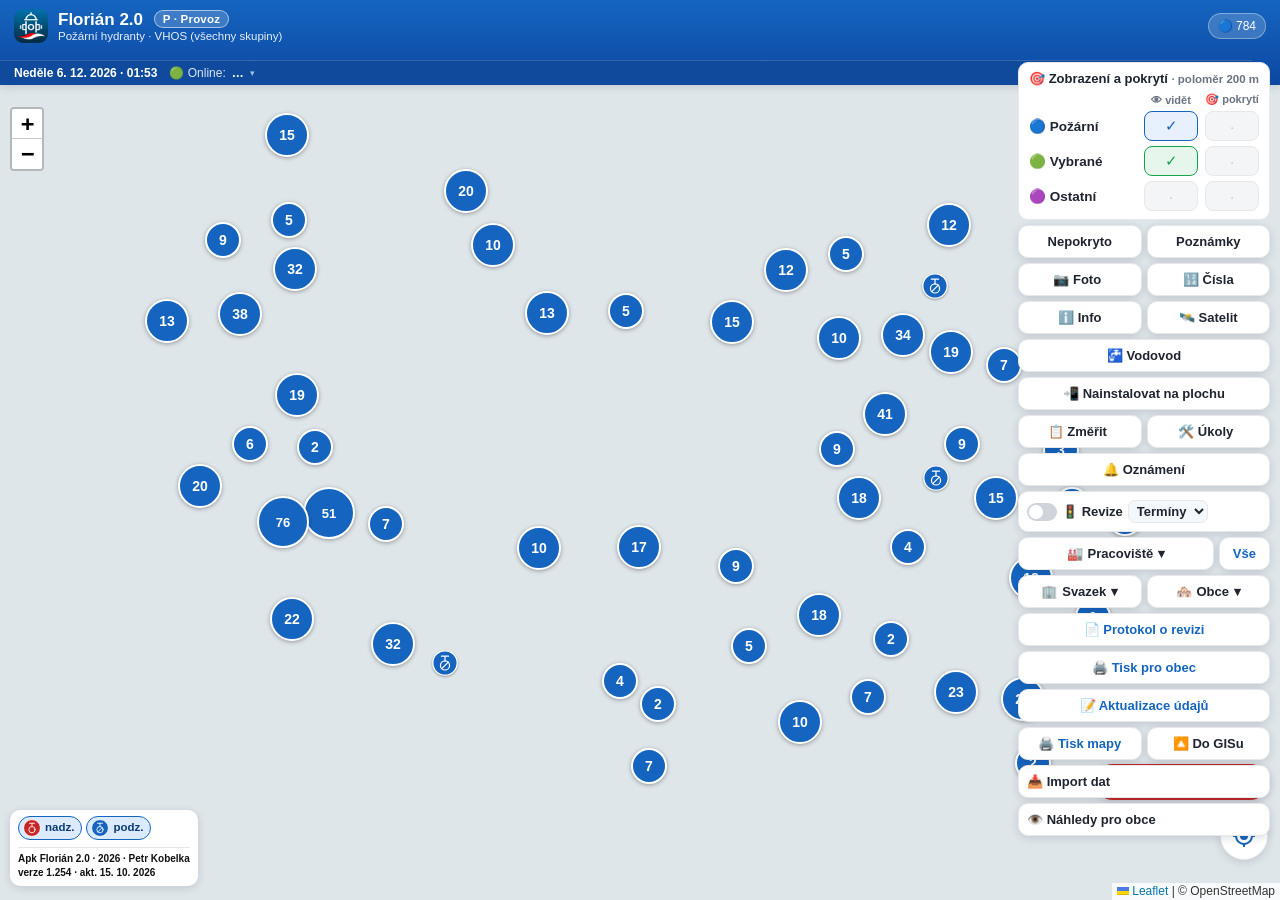
==== index.html @ 5775f208 "Revize: prošlé datumy přepsány na pracovní dny 16. 10. – 28. 11. 2025 (v1.254) 541 požárních hydrant" ====
<!doctype html>
<html lang="cs">
<head>
<meta charset="utf-8">
<meta name="viewport" content="width=device-width, initial-scale=1, viewport-fit=cover">
<meta name="theme-color" content="#1565c0">
<title>Florián 2.0 – hydranty</title>
<link rel="manifest" href="manifest.json">
<link rel="icon" href="icon-16.png?v=2" sizes="16x16">
<link rel="icon" href="icon-32.png?v=2" sizes="32x32">
<link rel="apple-touch-icon" href="icon-180.png?v=2">
<style>
/* ==== Leaflet ==== */
/* required styles */

.leaflet-pane,
.leaflet-tile,
.leaflet-marker-icon,
.leaflet-marker-shadow,
.leaflet-tile-container,
.leaflet-pane > svg,
.leaflet-pane > canvas,
.leaflet-zoom-box,
.leaflet-image-layer,
.leaflet-layer {
	position: absolute;
	left: 0;
	top: 0;
	}
.leaflet-container {
	overflow: hidden;
	}
.leaflet-tile,
.leaflet-marker-icon,
.leaflet-marker-shadow {
	-webkit-user-select: none;
	   -moz-user-select: none;
	        user-select: none;
	  -webkit-user-drag: none;
	}
/* Prevents IE11 from highlighting tiles in blue */
.leaflet-tile::selection {
	background: transparent;
}
/* Safari renders non-retina tile on retina better with this, but Chrome is worse */
.leaflet-safari .leaflet-tile {
	image-rendering: -webkit-optimize-contrast;
	}
/* hack that prevents hw layers "stretching" when loading new tiles */
.leaflet-safari .leaflet-tile-container {
	width: 1600px;
	height: 1600px;
	-webkit-transform-origin: 0 0;
	}
.leaflet-marker-icon,
.leaflet-marker-shadow {
	display: block;
	}
/* .leaflet-container svg: reset svg max-width decleration shipped in Joomla! (joomla.org) 3.x */
/* .leaflet-container img: map is broken in FF if you have max-width: 100% on tiles */
.leaflet-container .leaflet-overlay-pane svg {
	max-width: none !important;
	max-height: none !important;
	}
.leaflet-container .leaflet-marker-pane img,
.leaflet-container .leaflet-shadow-pane img,
.leaflet-container .leaflet-tile-pane img,
.leaflet-container img.leaflet-image-layer,
.leaflet-container .leaflet-tile {
	max-width: none !important;
	max-height: none !important;
	width: auto;
	padding: 0;
	}

.leaflet-container img.leaflet-tile {
	/* See: https://bugs.chromium.org/p/chromium/issues/detail?id=600120 */
	mix-blend-mode: plus-lighter;
}

.leaflet-container.leaflet-touch-zoom {
	-ms-touch-action: pan-x pan-y;
	touch-action: pan-x pan-y;
	}
.leaflet-container.leaflet-touch-drag {
	-ms-touch-action: pinch-zoom;
	/* Fallback for FF which doesn't support pinch-zoom */
	touch-action: none;
	touch-action: pinch-zoom;
}
.leaflet-container.leaflet-touch-drag.leaflet-touch-zoom {
	-ms-touch-action: none;
	touch-action: none;
}
.leaflet-container {
	-webkit-tap-highlight-color: transparent;
}
.leaflet-container a {
	-webkit-tap-highlight-color: rgba(51, 181, 229, 0.4);
}
.leaflet-tile {
	filter: inherit;
	visibility: hidden;
	}
.leaflet-tile-loaded {
	visibility: inherit;
	}
.leaflet-zoom-box {
	width: 0;
	height: 0;
	-moz-box-sizing: border-box;
	     box-sizing: border-box;
	z-index: 800;
	}
/* workaround for https://bugzilla.mozilla.org/show_bug.cgi?id=888319 */
.leaflet-overlay-pane svg {
	-moz-user-select: none;
	}

.leaflet-pane         { z-index: 400; }

.leaflet-tile-pane    { z-index: 200; }
.leaflet-overlay-pane { z-index: 400; }
.leaflet-shadow-pane  { z-index: 500; }
.leaflet-marker-pane  { z-index: 600; }
.leaflet-tooltip-pane   { z-index: 650; }
.leaflet-popup-pane   { z-index: 700; }

.leaflet-map-pane canvas { z-index: 100; }
.leaflet-map-pane svg    { z-index: 200; }

.leaflet-vml-shape {
	width: 1px;
	height: 1px;
	}
.lvml {
	behavior: url(#default#VML);
	display: inline-block;
	position: absolute;
	}


/* control positioning */

.leaflet-control {
	position: relative;
	z-index: 800;
	pointer-events: visiblePainted; /* IE 9-10 doesn't have auto */
	pointer-events: auto;
	}
.leaflet-top,
.leaflet-bottom {
	position: absolute;
	z-index: 1000;
	pointer-events: none;
	}
.leaflet-top {
	top: 0;
	}
.leaflet-right {
	right: 0;
	}
.leaflet-bottom {
	bottom: 0;
	}
.leaflet-left {
	left: 0;
	}
.leaflet-control {
	float: left;
	clear: both;
	}
.leaflet-right .leaflet-control {
	float: right;
	}
.leaflet-top .leaflet-control {
	margin-top: 10px;
	}
.leaflet-bottom .leaflet-control {
	margin-bottom: 10px;
	}
.leaflet-left .leaflet-control {
	margin-left: 10px;
	}
.leaflet-right .leaflet-control {
	margin-right: 10px;
	}


/* zoom and fade animations */

.leaflet-fade-anim .leaflet-popup {
	opacity: 0;
	-webkit-transition: opacity 0.2s linear;
	   -moz-transition: opacity 0.2s linear;
	        transition: opacity 0.2s linear;
	}
.leaflet-fade-anim .leaflet-map-pane .leaflet-popup {
	opacity: 1;
	}
.leaflet-zoom-animated {
	-webkit-transform-origin: 0 0;
	    -ms-transform-origin: 0 0;
	        transform-origin: 0 0;
	}
svg.leaflet-zoom-animated {
	will-change: transform;
}

.leaflet-zoom-anim .leaflet-zoom-animated {
	-webkit-transition: -webkit-transform 0.25s cubic-bezier(0,0,0.25,1);
	   -moz-transition:    -moz-transform 0.25s cubic-bezier(0,0,0.25,1);
	        transition:         transform 0.25s cubic-bezier(0,0,0.25,1);
	}
.leaflet-zoom-anim .leaflet-tile,
.leaflet-pan-anim .leaflet-tile {
	-webkit-transition: none;
	   -moz-transition: none;
	        transition: none;
	}

.leaflet-zoom-anim .leaflet-zoom-hide {
	visibility: hidden;
	}


/* cursors */

.leaflet-interactive {
	cursor: pointer;
	}
.leaflet-grab {
	cursor: -webkit-grab;
	cursor:    -moz-grab;
	cursor:         grab;
	}
.leaflet-crosshair,
.leaflet-crosshair .leaflet-interactive {
	cursor: crosshair;
	}
.leaflet-popup-pane,
.leaflet-control {
	cursor: auto;
	}
.leaflet-dragging .leaflet-grab,
.leaflet-dragging .leaflet-grab .leaflet-interactive,
.leaflet-dragging .leaflet-marker-draggable {
	cursor: move;
	cursor: -webkit-grabbing;
	cursor:    -moz-grabbing;
	cursor:         grabbing;
	}

/* marker & overlays interactivity */
.leaflet-marker-icon,
.leaflet-marker-shadow,
.leaflet-image-layer,
.leaflet-pane > svg path,
.leaflet-tile-container {
	pointer-events: none;
	}

.leaflet-marker-icon.leaflet-interactive,
.leaflet-image-layer.leaflet-interactive,
.leaflet-pane > svg path.leaflet-interactive,
svg.leaflet-image-layer.leaflet-interactive path {
	pointer-events: visiblePainted; /* IE 9-10 doesn't have auto */
	pointer-events: auto;
	}

/* visual tweaks */

.leaflet-container {
	background: #ddd;
	outline-offset: 1px;
	}
.leaflet-container a {
	color: #0078A8;
	}
.leaflet-zoom-box {
	border: 2px dotted #38f;
	background: rgba(255,255,255,0.5);
	}


/* general typography */
.leaflet-container {
	font-family: "Helvetica Neue", Arial, Helvetica, sans-serif;
	font-size: 12px;
	font-size: 0.75rem;
	line-height: 1.5;
	}


/* general toolbar styles */

.leaflet-bar {
	box-shadow: 0 1px 5px rgba(0,0,0,0.65);
	border-radius: 4px;
	}
.leaflet-bar a {
	background-color: #fff;
	border-bottom: 1px solid #ccc;
	width: 26px;
	height: 26px;
	line-height: 26px;
	display: block;
	text-align: center;
	text-decoration: none;
	color: black;
	}
.leaflet-bar a,
.leaflet-control-layers-toggle {
	background-position: 50% 50%;
	background-repeat: no-repeat;
	display: block;
	}
.leaflet-bar a:hover,
.leaflet-bar a:focus {
	background-color: #f4f4f4;
	}
.leaflet-bar a:first-child {
	border-top-left-radius: 4px;
	border-top-right-radius: 4px;
	}
.leaflet-bar a:last-child {
	border-bottom-left-radius: 4px;
	border-bottom-right-radius: 4px;
	border-bottom: none;
	}
.leaflet-bar a.leaflet-disabled {
	cursor: default;
	background-color: #f4f4f4;
	color: #bbb;
	}

.leaflet-touch .leaflet-bar a {
	width: 30px;
	height: 30px;
	line-height: 30px;
	}
.leaflet-touch .leaflet-bar a:first-child {
	border-top-left-radius: 2px;
	border-top-right-radius: 2px;
	}
.leaflet-touch .leaflet-bar a:last-child {
	border-bottom-left-radius: 2px;
	border-bottom-right-radius: 2px;
	}

/* zoom control */

.leaflet-control-zoom-in,
.leaflet-control-zoom-out {
	font: bold 18px 'Lucida Console', Monaco, monospace;
	text-indent: 1px;
	}

.leaflet-touch .leaflet-control-zoom-in, .leaflet-touch .leaflet-control-zoom-out  {
	font-size: 22px;
	}


/* layers control */

.leaflet-control-layers {
	box-shadow: 0 1px 5px rgba(0,0,0,0.4);
	background: #fff;
	border-radius: 5px;
	}
.leaflet-control-layers-toggle {
	background-image: url(images/layers.png);
	width: 36px;
	height: 36px;
	}
.leaflet-retina .leaflet-control-layers-toggle {
	background-image: url(images/layers-2x.png);
	background-size: 26px 26px;
	}
.leaflet-touch .leaflet-control-layers-toggle {
	width: 44px;
	height: 44px;
	}
.leaflet-control-layers .leaflet-control-layers-list,
.leaflet-control-layers-expanded .leaflet-control-layers-toggle {
	display: none;
	}
.leaflet-control-layers-expanded .leaflet-control-layers-list {
	display: block;
	position: relative;
	}
.leaflet-control-layers-expanded {
	padding: 6px 10px 6px 6px;
	color: #333;
	background: #fff;
	}
.leaflet-control-layers-scrollbar {
	overflow-y: scroll;
	overflow-x: hidden;
	padding-right: 5px;
	}
.leaflet-control-layers-selector {
	margin-top: 2px;
	position: relative;
	top: 1px;
	}
.leaflet-control-layers label {
	display: block;
	font-size: 13px;
	font-size: 1.08333em;
	}
.leaflet-control-layers-separator {
	height: 0;
	border-top: 1px solid #ddd;
	margin: 5px -10px 5px -6px;
	}

/* Default icon URLs */
.leaflet-default-icon-path { /* used only in path-guessing heuristic, see L.Icon.Default */
	background-image: url(images/marker-icon.png);
	}


/* attribution and scale controls */

.leaflet-container .leaflet-control-attribution {
	background: #fff;
	background: rgba(255, 255, 255, 0.8);
	margin: 0;
	}
.leaflet-control-attribution,
.leaflet-control-scale-line {
	padding: 0 5px;
	color: #333;
	line-height: 1.4;
	}
.leaflet-control-attribution a {
	text-decoration: none;
	}
.leaflet-control-attribution a:hover,
.leaflet-control-attribution a:focus {
	text-decoration: underline;
	}
.leaflet-attribution-flag {
	display: inline !important;
	vertical-align: baseline !important;
	width: 1em;
	height: 0.6669em;
	}
.leaflet-left .leaflet-control-scale {
	margin-left: 5px;
	}
.leaflet-bottom .leaflet-control-scale {
	margin-bottom: 5px;
	}
.leaflet-control-scale-line {
	border: 2px solid #777;
	border-top: none;
	line-height: 1.1;
	padding: 2px 5px 1px;
	white-space: nowrap;
	-moz-box-sizing: border-box;
	     box-sizing: border-box;
	background: rgba(255, 255, 255, 0.8);
	text-shadow: 1px 1px #fff;
	}
.leaflet-control-scale-line:not(:first-child) {
	border-top: 2px solid #777;
	border-bottom: none;
	margin-top: -2px;
	}
.leaflet-control-scale-line:not(:first-child):not(:last-child) {
	border-bottom: 2px solid #777;
	}

.leaflet-touch .leaflet-control-attribution,
.leaflet-touch .leaflet-control-layers,
.leaflet-touch .leaflet-bar {
	box-shadow: none;
	}
.leaflet-touch .leaflet-control-layers,
.leaflet-touch .leaflet-bar {
	border: 2px solid rgba(0,0,0,0.2);
	background-clip: padding-box;
	}


/* popup */

.leaflet-popup {
	position: absolute;
	text-align: center;
	margin-bottom: 20px;
	}
.leaflet-popup-content-wrapper {
	padding: 1px;
	text-align: left;
	border-radius: 12px;
	}
.leaflet-popup-content {
	margin: 13px 24px 13px 20px;
	line-height: 1.3;
	font-size: 13px;
	font-size: 1.08333em;
	min-height: 1px;
	}
.leaflet-popup-content p {
	margin: 17px 0;
	margin: 1.3em 0;
	}
.leaflet-popup-tip-container {
	width: 40px;
	height: 20px;
	position: absolute;
	left: 50%;
	margin-top: -1px;
	margin-left: -20px;
	overflow: hidden;
	pointer-events: none;
	}
.leaflet-popup-tip {
	width: 17px;
	height: 17px;
	padding: 1px;

	margin: -10px auto 0;
	pointer-events: auto;

	-webkit-transform: rotate(45deg);
	   -moz-transform: rotate(45deg);
	    -ms-transform: rotate(45deg);
	        transform: rotate(45deg);
	}
.leaflet-popup-content-wrapper,
.leaflet-popup-tip {
	background: white;
	color: #333;
	box-shadow: 0 3px 14px rgba(0,0,0,0.4);
	}
.leaflet-container a.leaflet-popup-close-button {
	position: absolute;
	top: 0;
	right: 0;
	border: none;
	text-align: center;
	width: 24px;
	height: 24px;
	font: 16px/24px Tahoma, Verdana, sans-serif;
	color: #757575;
	text-decoration: none;
	background: transparent;
	}
.leaflet-container a.leaflet-popup-close-button:hover,
.leaflet-container a.leaflet-popup-close-button:focus {
	color: #585858;
	}
.leaflet-popup-scrolled {
	overflow: auto;
	}

.leaflet-oldie .leaflet-popup-content-wrapper {
	-ms-zoom: 1;
	}
.leaflet-oldie .leaflet-popup-tip {
	width: 24px;
	margin: 0 auto;

	-ms-filter: "progid:DXImageTransform.Microsoft.Matrix(M11=0.70710678, M12=0.70710678, M21=-0.70710678, M22=0.70710678)";
	filter: progid:DXImageTransform.Microsoft.Matrix(M11=0.70710678, M12=0.70710678, M21=-0.70710678, M22=0.70710678);
	}

.leaflet-oldie .leaflet-control-zoom,
.leaflet-oldie .leaflet-control-layers,
.leaflet-oldie .leaflet-popup-content-wrapper,
.leaflet-oldie .leaflet-popup-tip {
	border: 1px solid #999;
	}


/* div icon */

.leaflet-div-icon {
	background: #fff;
	border: 1px solid #666;
	}


/* Tooltip */
/* Base styles for the element that has a tooltip */
.leaflet-tooltip {
	position: absolute;
	padding: 6px;
	background-color: #fff;
	border: 1px solid #fff;
	border-radius: 3px;
	color: #222;
	white-space: nowrap;
	-webkit-user-select: none;
	-moz-user-select: none;
	-ms-user-select: none;
	user-select: none;
	pointer-events: none;
	box-shadow: 0 1px 3px rgba(0,0,0,0.4);
	}
.leaflet-tooltip.leaflet-interactive {
	cursor: pointer;
	pointer-events: auto;
	}
.leaflet-tooltip-top:before,
.leaflet-tooltip-bottom:before,
.leaflet-tooltip-left:before,
.leaflet-tooltip-right:before {
	position: absolute;
	pointer-events: none;
	border: 6px solid transparent;
	background: transparent;
	content: "";
	}

/* Directions */

.leaflet-tooltip-bottom {
	margin-top: 6px;
}
.leaflet-tooltip-top {
	margin-top: -6px;
}
.leaflet-tooltip-bottom:before,
.leaflet-tooltip-top:before {
	left: 50%;
	margin-left: -6px;
	}
.leaflet-tooltip-top:before {
	bottom: 0;
	margin-bottom: -12px;
	border-top-color: #fff;
	}
.leaflet-tooltip-bottom:before {
	top: 0;
	margin-top: -12px;
	margin-left: -6px;
	border-bottom-color: #fff;
	}
.leaflet-tooltip-left {
	margin-left: -6px;
}
.leaflet-tooltip-right {
	margin-left: 6px;
}
.leaflet-tooltip-left:before,
.leaflet-tooltip-right:before {
	top: 50%;
	margin-top: -6px;
	}
.leaflet-tooltip-left:before {
	right: 0;
	margin-right: -12px;
	border-left-color: #fff;
	}
.leaflet-tooltip-right:before {
	left: 0;
	margin-left: -12px;
	border-right-color: #fff;
	}

/* Printing */

@media print {
	/* Prevent printers from removing background-images of controls. */
	.leaflet-control {
		-webkit-print-color-adjust: exact;
		print-color-adjust: exact;
		}
	}

/* ==== MarkerCluster ==== */
.leaflet-cluster-anim .leaflet-marker-icon, .leaflet-cluster-anim .leaflet-marker-shadow {
	-webkit-transition: -webkit-transform 0.3s ease-out, opacity 0.3s ease-in;
	-moz-transition: -moz-transform 0.3s ease-out, opacity 0.3s ease-in;
	-o-transition: -o-transform 0.3s ease-out, opacity 0.3s ease-in;
	transition: transform 0.3s ease-out, opacity 0.3s ease-in;
}

.leaflet-cluster-spider-leg {
	/* stroke-dashoffset (duration and function) should match with leaflet-marker-icon transform in order to track it exactly */
	-webkit-transition: -webkit-stroke-dashoffset 0.3s ease-out, -webkit-stroke-opacity 0.3s ease-in;
	-moz-transition: -moz-stroke-dashoffset 0.3s ease-out, -moz-stroke-opacity 0.3s ease-in;
	-o-transition: -o-stroke-dashoffset 0.3s ease-out, -o-stroke-opacity 0.3s ease-in;
	transition: stroke-dashoffset 0.3s ease-out, stroke-opacity 0.3s ease-in;
}

.marker-cluster-small {
	background-color: rgba(181, 226, 140, 0.6);
	}
.marker-cluster-small div {
	background-color: rgba(110, 204, 57, 0.6);
	}

.marker-cluster-medium {
	background-color: rgba(241, 211, 87, 0.6);
	}
.marker-cluster-medium div {
	background-color: rgba(240, 194, 12, 0.6);
	}

.marker-cluster-large {
	background-color: rgba(253, 156, 115, 0.6);
	}
.marker-cluster-large div {
	background-color: rgba(241, 128, 23, 0.6);
	}

	/* IE 6-8 fallback colors */
.leaflet-oldie .marker-cluster-small {
	background-color: rgb(181, 226, 140);
	}
.leaflet-oldie .marker-cluster-small div {
	background-color: rgb(110, 204, 57);
	}

.leaflet-oldie .marker-cluster-medium {
	background-color: rgb(241, 211, 87);
	}
.leaflet-oldie .marker-cluster-medium div {
	background-color: rgb(240, 194, 12);
	}

.leaflet-oldie .marker-cluster-large {
	background-color: rgb(253, 156, 115);
	}
.leaflet-oldie .marker-cluster-large div {
	background-color: rgb(241, 128, 23);
}

.marker-cluster {
	background-clip: padding-box;
	border-radius: 20px;
	}
.marker-cluster div {
	width: 30px;
	height: 30px;
	margin-left: 5px;
	margin-top: 5px;

	text-align: center;
	border-radius: 15px;
	font: 12px "Helvetica Neue", Arial, Helvetica, sans-serif;
	}
.marker-cluster span {
	line-height: 30px;
	}
/* ==== Florián ==== */
:root{
  --blue:#1565c0; --blue-dark:#0d47a1; --red:#c62828; --slate:#37474f;
  --ink:#1f2430; --muted:#6b7280; --line:#e6e8ec; --bg:#eef1f4; --card:#fff;
  --ok:#2e7d32; --shadow:0 2px 8px rgba(16,24,40,.14);
}
*{box-sizing:border-box}
html,body{margin:0;height:100%}
body{font-family:-apple-system,BlinkMacSystemFont,"Segoe UI",Roboto,Helvetica,Arial,sans-serif;color:var(--ink);background:var(--bg)}
#map{position:absolute;inset:0;background:#dfe6ea}
/* zoom (+/-) pod hlavičku, ať nekoliduje s logem */
.leaflet-top.leaflet-left{margin-top:calc(env(safe-area-inset-top) + 118px)}

/* header */
.topbar{position:absolute;z-index:900;top:0;left:0;right:0;
  background:linear-gradient(180deg,var(--blue),var(--blue-dark));color:#fff;
  padding:calc(env(safe-area-inset-top) + 9px) 14px 9px;display:flex;align-items:center;gap:10px;flex-wrap:wrap;
  box-shadow:var(--shadow)}
.topbar .logo{width:34px;height:34px;border-radius:9px;flex:0 0 auto}
.statusbar{flex:0 0 100%;order:9;display:flex;align-items:center;gap:12px;flex-wrap:wrap;margin:7px -14px -9px;padding:5px 14px;background:#0f4a9c;color:#dbe7f5;font-size:12px;border-top:1px solid rgba(255,255,255,.16)}
.statusbar .clk{font-weight:700;color:#fff;white-space:nowrap}
.statusbar .onl{display:flex;align-items:center;gap:6px;flex-wrap:wrap}
.statusbar .onl-n{background:rgba(255,255,255,.16);border-radius:6px;padding:1px 7px;color:#fff}
.statusbar .onl-non{opacity:.6}
.statusbar .onl{cursor:pointer}
.statusbar .onl b{color:#fff;font-weight:800}
.statusbar .onl-caret{font-size:9px;opacity:.75;transition:transform .15s}
.statusbar .onl.expanded .onl-caret{transform:rotate(180deg)}
.statusbar .onl-names{display:none;gap:6px;flex-wrap:wrap}
.statusbar .onl.expanded .onl-names{display:inline-flex}
.topbar .t{font-weight:800;font-size:17px;line-height:1.1}
.topbar .s{font-size:11.5px;opacity:.9}
.topbar .count{margin-left:auto;font-size:12px;background:rgba(255,255,255,.18);
  border:1px solid rgba(255,255,255,.35);padding:5px 9px;border-radius:999px;white-space:nowrap}

/* markers */
.mk{display:grid;place-items:center}
.mk svg{filter:drop-shadow(0 1px 1px rgba(0,0,0,.35))}
.cluster{background:var(--blue);color:#fff;border:2px solid #fff;border-radius:50%;
  display:grid;place-items:center;font-weight:700;box-shadow:0 1px 4px rgba(0,0,0,.35)}
.cluster div{line-height:1}
.revmk{width:20px;height:20px;border-radius:50%;border:3px solid #fff;box-shadow:0 1px 3px rgba(0,0,0,.4)}
.revleg{width:13px;height:13px;border-radius:50%;display:inline-block;vertical-align:-2px;border:1.5px solid #fff;box-shadow:0 0 0 1px rgba(0,0,0,.15)}

/* coverage toggle + legend */
.ctrl{position:absolute;z-index:900;right:10px;top:calc(env(safe-area-inset-top) + 62px);
  display:flex;flex-direction:column;gap:5px}
.ctrl-row{display:flex;gap:5px;flex-wrap:wrap}
.ctrl-row>button{flex:1;min-width:0;justify-content:center}
.gis-stav{font-size:13px;color:var(--ink);margin:2px 0 8px}
.gis-acts{display:flex;flex-direction:column;gap:6px}
.gis-act{border:1px solid var(--line);background:#f4f7fb;color:var(--ink);border-radius:9px;padding:9px 10px;font-weight:700;font-size:13.5px;font-family:inherit;cursor:pointer;text-align:center}
.gis-act.gis-act-p{background:var(--blue);color:#fff;border-color:var(--blue)}
.gis-hlist2{max-height:180px;overflow:auto;margin-top:4px}
.gis-hr{padding:3px 0;font-size:12px;line-height:1.35;border-bottom:1px solid #f0f3f7}
.btn-toggle{background:#fff;border:1px solid var(--line);border-radius:10px;padding:8px 8px;
  font-size:13px;font-weight:600;color:var(--ink);box-shadow:var(--shadow);cursor:pointer;display:flex;align-items:center;gap:5px}
.btn-toggle .sw{width:30px;height:18px;border-radius:999px;background:#cfd4da;position:relative;transition:.15s}
.btn-toggle .sw::after{content:"";position:absolute;top:2px;left:2px;width:14px;height:14px;border-radius:50%;background:#fff;transition:.15s}
.btn-toggle.on .sw{background:var(--blue)}
.btn-toggle.on .sw::after{left:14px}
.cov-r{font-family:inherit;font-size:13px;font-weight:700;color:var(--ink);border:1px solid var(--line);border-radius:7px;padding:2px 4px;background:#f4f7fb;cursor:pointer}
/* panel Pokrytí (poloměr + kategorie) */
.cov-rad{font-size:12.5px;font-weight:600;color:var(--ink);padding:2px 4px 8px;display:flex;align-items:center;gap:6px}
.cov-rchips{display:inline-flex;gap:4px}
.cov-rchips button{border:1px solid var(--line);background:#fff;border-radius:7px;padding:3px 8px;font-family:inherit;font-size:12px;font-weight:700;color:#37474f;cursor:pointer}
.cov-rchips button.on{background:var(--blue);color:#fff;border-color:var(--blue)}
.cov-cats{display:flex;flex-direction:column;gap:2px}
.cov-row{display:flex;align-items:center;justify-content:space-between;gap:8px;padding:7px 6px;border-radius:8px;font-size:13.5px;font-weight:600;cursor:pointer}
.cov-row:hover{background:#f2f6fb}
.cov-row .sw{width:34px;height:20px;border-radius:999px;background:#cfd4da;position:relative;transition:.15s;flex:0 0 auto}
.cov-row .sw::after{content:"";position:absolute;top:2px;left:2px;width:16px;height:16px;border-radius:50%;background:#fff;transition:.15s}
.cov-row.on .sw{background:var(--blue)}
.cov-row.on .sw::after{left:16px}
.cov-hint{font-size:11.5px;color:var(--muted);padding:6px 4px 2px;font-weight:600;line-height:1.4}
.cov-sec{font-size:11px;font-weight:800;color:var(--muted);text-transform:uppercase;letter-spacing:.03em;padding:8px 6px 2px;border-top:1px solid var(--line);margin-top:6px}
/* mřížka Zobrazení a pokrytí (3 druhy H × vidět/pokrytí) */
.cov-matrix{background:#fff;border:1px solid var(--line);border-radius:10px;padding:8px 10px}
.cov-matrix .cm-title{font-weight:800;font-size:13px;margin-bottom:7px;color:var(--ink)}
.cov-matrix .cm-title .cm-r{font-weight:600;font-size:11.5px;color:var(--muted)}
.cm-grid{display:grid;grid-template-columns:1fr auto auto;gap:5px 7px;align-items:center}
.cm-h{font-size:11px;color:var(--muted);text-align:center;font-weight:700;white-space:nowrap}
.cm-lbl{font-size:13.5px;font-weight:700;white-space:nowrap}
.cm-c{min-width:54px;height:30px;border:1px solid var(--line);border-radius:8px;background:#f4f5f7;cursor:pointer;font-size:15px;display:flex;align-items:center;justify-content:center;color:#c2c7cd;font-family:inherit}
.cm-c.on.r-fire{background:#e8f0fe;border-color:#1565c0;color:#1565c0}
.cm-c.on.r-marked{background:#e7f6ec;border-color:#16a34a;color:#16a34a}
.cm-c.on.r-oth{background:#f3e8fa;border-color:#8e24aa;color:#8e24aa}
.cm-hint{font-size:11.5px;color:var(--muted);padding-top:6px;font-weight:600;line-height:1.4}
.btn-all{justify-content:center;font-weight:800;color:var(--blue)}
#allBtn{flex:0 0 auto;padding-left:13px;padding-right:13px}
.legend{position:absolute;z-index:900;left:10px;bottom:14px;background:#fff;border-radius:10px;
  padding:6px 8px;font-size:11.5px;box-shadow:var(--shadow);line-height:1.5}
.legend b{display:inline-flex;align-items:center;gap:6px;font-weight:600;margin-right:10px}
.legend .sym{width:18px;height:18px;display:inline-grid;place-items:center;vertical-align:-4px;flex:0 0 auto}
.legend .sym svg{width:100%;height:100%;object-fit:contain;display:block}
/* tlačítko Moje poloha */
.locate{position:absolute;z-index:899;right:12px;bottom:calc(env(safe-area-inset-bottom) + 40px);
  width:48px;height:48px;border-radius:50%;background:#fff;border:1px solid var(--line);
  box-shadow:var(--shadow);display:grid;place-items:center;cursor:pointer}
.locate svg{fill:var(--blue)}
.locate.on{background:var(--blue)}
.locate.on svg{fill:#fff}
/* sledování pozastaveno (uživatel posunul mapu) – pulzuje „klepni pro vycentrování" */
.locate.paused{background:#fff;animation:locpulse 1.4s ease-in-out infinite}
.locate.paused svg{fill:var(--blue)}
@keyframes locpulse{0%,100%{box-shadow:0 0 0 2px var(--blue),var(--shadow)}50%{box-shadow:0 0 0 6px rgba(21,101,192,.22),var(--shadow)}}
.me-dot{width:18px;height:18px;border-radius:50%;background:#111;border:3px solid #fff;
  box-shadow:0 0 0 2px rgba(0,0,0,.55), 0 0 7px rgba(0,0,0,.4)}
/* směr jízdy u tečky polohy */
.me-nav{position:relative;width:18px;height:18px;transform-origin:50% 50%;transition:transform .5s ease-out}
.me-nav .me-dot{position:absolute;left:0;top:0;box-sizing:border-box}
.me-cone{position:absolute;left:50%;top:-15px;margin-left:-9px;width:0;height:0;
  border-left:9px solid transparent;border-right:9px solid transparent;border-bottom:17px solid rgba(21,101,192,.9);
  filter:drop-shadow(0 0 1.5px #fff)}
.me-nav.nodir .me-cone{display:none}
/* navigace: mapa po směru jízdy – #map je zvětšený na úhlopříčku a otáčí se (viz navApply) */
/* body ořízne zvětšenou mapu – jinak by mobilní prohlížeč roztáhl rozvržení na její rozměr
   a karty/okna (position:fixed) by vyjely posunuté mimo displej */
html.navbig{overflow:hidden}
html.navbig body{position:fixed;inset:0;overflow:hidden}
html.navbig #map{transform-origin:50% 50%;transition:transform .6s ease-out}
html.navbig #map .leaflet-marker-icon > :not(.me-nav){rotate:var(--nav-unrot,0deg);transition:rotate .6s ease-out}
html.navbig #map > .leaflet-control-container{position:absolute;left:var(--nav-px);top:var(--nav-py);width:var(--nav-w);height:var(--nav-h);
  rotate:var(--nav-unrot,0deg);transition:rotate .6s ease-out;pointer-events:none}
#map.nav-now, #map.nav-now .leaflet-marker-icon > *, #map.nav-now > .leaflet-control-container{transition:none!important}
/* kompas nad tlačítkem polohy */
.locate.navbtn{bottom:calc(env(safe-area-inset-bottom) + 96px);width:40px;height:40px;right:16px}
.locate.navbtn svg{fill:none;transition:transform .6s ease-out}
.locate.navbtn.on{background:#fff;box-shadow:0 0 0 2px var(--blue),var(--shadow)}
/* nejbližší hydrant – proužek vlevo od tlačítka polohy, po klepnutí nabídka */
.near-h{position:absolute;z-index:899;right:70px;bottom:calc(env(safe-area-inset-bottom) + 46px);max-width:calc(100vw - 84px)}
.near-pill{display:flex;align-items:center;gap:6px;border:0;border-radius:999px;padding:7px 13px;background:rgba(11,58,99,.94);color:#fff;
  font-family:inherit;font-weight:700;font-size:15px;line-height:1;box-shadow:var(--shadow);cursor:pointer;white-space:nowrap}
.near-arr{display:inline-flex;transition:transform .5s ease-out}
.near-h.open{bottom:calc(env(safe-area-inset-bottom) + 40px);width:min(360px,calc(100vw - 84px));max-height:calc(100dvh - 170px);overflow:auto;background:#fff;color:var(--ink);border-radius:14px;
  box-shadow:0 4px 18px rgba(0,0,0,.3);padding:8px 10px;font-size:13.5px}
.near-hd{display:flex;align-items:center;justify-content:space-between;font-weight:800;margin-bottom:3px;font-size:16px}
.near-x{border:0;background:#eceff1;border-radius:50%;width:28px;height:28px;font-size:14px;cursor:pointer}
.near-row{display:flex;align-items:center;gap:7px;padding:5px 6px;border-radius:9px;cursor:pointer}
.near-row.sel,.near-row.near-tg{background:#e3f2fd}
.near-row .near-arr{color:var(--blue);width:18px;justify-content:center}
.near-row b{min-width:62px;font-size:17px}
.near-n{flex:1;min-width:0;color:#263238;font-weight:700;font-size:14.5px}
.near-acts{display:grid;grid-template-columns:1fr 1fr;gap:5px;margin-top:6px}
.near-acts button{border:1px solid var(--line);background:#fff;border-radius:9px;padding:10px 4px;font-family:inherit;font-weight:600;font-size:15px;cursor:pointer;color:var(--blue-dark)}
.near-acts button[data-act=lead]{background:var(--blue);color:#fff;border-color:var(--blue)}
.near-sub{margin-top:8px;font-size:12px;color:#78909c;font-weight:700}
.near-c{flex:1;min-width:0;display:flex;flex-direction:column;gap:1px}
.near-v{font-size:13.5px;color:#37474f}
.near-v.best{color:#1b5e20;font-weight:700}
/* rychlý přehled hydrantu uprostřed displeje */
.near-info{display:none;position:fixed;inset:0;z-index:1150;background:rgba(0,0,0,.35);align-items:center;justify-content:center;padding:16px}
.near-info.open{display:flex}
.ni-box{background:#fff;border-radius:16px;box-shadow:0 8px 30px rgba(0,0,0,.35);width:100%;max-width:300px;max-height:calc(100dvh - 32px);overflow:auto;padding:14px}
.ni-hd{display:flex;flex-direction:column;align-items:center;text-align:center;gap:2px;margin-bottom:8px}
.ni-hd b{font-size:17px}
.ni-title{display:flex;align-items:center;justify-content:center;gap:8px}
.ni-sym{flex:0 0 auto;display:grid}
.ni-sym svg{width:30px;height:30px}
.ni-t{font-size:12.5px;color:#607d8b}
.ni-acts{display:grid;grid-template-columns:1fr 1fr;gap:6px;margin-top:12px}
.ni-acts button{border:1px solid var(--line);background:#fff;border-radius:10px;padding:10px 6px;font-family:inherit;font-weight:600;font-size:14px;cursor:pointer;color:var(--blue-dark)}
.ni-acts button.pri{grid-column:1/-1;background:var(--blue);color:#fff;border-color:var(--blue)}
.ni-acts button.ni-x{grid-column:2}
/* celá karta z rychlého přehledu = okno uprostřed obrazovky (výška podle obsahu) */
.card.full{top:50%;bottom:auto;left:10px;right:10px;max-height:calc(100dvh - 24px);border-radius:18px;
  transform:translateY(-50%) scale(.96);opacity:0;transition:transform .2s ease,opacity .2s ease}
.card.full.open{transform:translateY(-50%);opacity:1}
/* PC (široké okno): karta vždy jako okno uprostřed – dole na širokém monitoru vypadala useknutá
   a v náhledu pro obec ji překrývala spodní lišta. Zavřená je schovaná (visibility), ne jen průhledná.
   „body“ v selektoru = přebije pozdější základní .card / .card.open (spodní vysouvací karta). */
@media (min-width:1025px) and (min-height:560px){
  body .card{top:50%;bottom:auto;left:10px;right:10px;max-height:calc(100dvh - 24px);border-radius:18px;
    transform:translateY(-50%) scale(.96);opacity:0;visibility:hidden;
    transition:transform .2s ease,opacity .2s ease,visibility 0s linear .2s}
  body .card.open{transform:translateY(-50%);opacity:1;visibility:visible;transition-delay:0s}
}
/* ---- režimy P / M / H ---- */
.rez-chip{display:inline-block;vertical-align:2px;margin-left:6px;border:1px solid rgba(255,255,255,.55);background:rgba(255,255,255,.18);color:#fff;
  font-family:inherit;font-size:11.5px;font-weight:800;padding:2px 8px;border-radius:999px;letter-spacing:.2px;cursor:default}
body.rez-admin .rez-chip{cursor:pointer}
body.rez-admin .rez-chip::after{content:' ▾';font-size:9px}
body.rez-M .topbar{background:linear-gradient(180deg,#2e7d32,#1b5e20)}
body.rez-M .statusbar{background:#1b5e20}
body.rez-H .topbar{background:linear-gradient(180deg,#c62828,#8e0000)}
body.rez-H .statusbar{background:#8e0000}
.rez-ov{position:fixed;inset:0;z-index:3000;background:rgba(0,0,0,.4);display:flex;align-items:center;justify-content:center;padding:16px}
.rez-box{background:#fff;border-radius:16px;width:100%;max-width:360px;max-height:calc(100dvh - 32px);overflow:auto;padding:14px;box-shadow:0 8px 30px rgba(0,0,0,.35)}
.rez-hd{display:flex;align-items:center;justify-content:space-between;margin-bottom:8px;font-size:16px}
.rez-opt{display:block;width:100%;text-align:left;border:2px solid var(--line);background:#fff;border-radius:12px;padding:10px 12px;margin-top:8px;font-family:inherit;cursor:pointer}
.rez-opt b{display:block;font-size:16px}
.rez-opt span{display:block;font-size:12.5px;color:#607d8b;margin-top:2px}
.rez-oP b{color:#0d47a1} .rez-oM b{color:#1b5e20} .rez-oH b{color:#b71c1c}
.rez-opt.cur{border-color:#90a4ae;background:#f5f7f9}
.rez-owns{display:none;margin:4px 0 0 10px;padding-left:8px;border-left:3px solid #a5d6a7}
.rez-owns.open{display:block}
.rez-oh{font-size:12.5px;color:#607d8b;margin:6px 0 2px}
.rez-own{display:block;width:100%;text-align:left;border:1px solid #c8e6c9;background:#f1f8e9;color:#1b5e20;border-radius:9px;padding:9px 10px;margin-top:5px;font-family:inherit;font-size:14px;font-weight:600;cursor:pointer}
.rez-own.cur{border-color:#2e7d32;background:#c8e6c9}
.rez-link{width:100%;margin-top:12px;border:1px dashed #b71c1c;background:#fff5f5;color:#b71c1c;border-radius:10px;padding:9px;font-family:inherit;font-weight:700;cursor:pointer}
.rez-note{margin-top:10px;font-size:12px;color:#78909c;line-height:1.4}
/* M a H: správcovská provozní tlačítka pryč (zůstává jen přepínač „Zobrazit jako…") – ať náhled odpovídá tomu, co uvidí oni */
body.rez-M #revUploadBtn, body.rez-M #lideBtn, body.rez-M #shareBtn, body.rez-M #promoBtn, body.rez-M #promoHBtn, body.rez-M #qrPairBtn,
body.rez-H #revUploadBtn, body.rez-H #lideBtn, body.rez-H #shareBtn, body.rez-H #promoBtn, body.rez-H #promoHBtn, body.rez-H #qrPairBtn{display:none!important}
/* M a H: poznámky jsou jen pro provoz */
body.rez-M #poznToggle, body.rez-M #infoBtn, body.rez-M .pozn-badge,
body.rez-H #poznToggle, body.rez-H #infoBtn, body.rez-H .pozn-badge{display:none!important}
/* H (hasiči): jen mapa, obce, satelit, fotky – žádné protokoly, seznamy, tisky, revize, úkoly */
body.rez-H .op-only, body.rez-H #covMatrix, body.rez-H #vodToggle, body.rez-H #seznamBtn, body.rez-H #printMapBtn,
body.rez-H .uk-badge, body.rez-H .vodleg,
body.rez-H .card .revbig, body.rez-H .card .chip-csn, body.rez-H .card .pbtns, body.rez-H .card .ptip,
body.rez-H .card .actions{display:none!important}
/* bez tlačítek dole by karta končila těsně u okraje a vypadala useknutá → odsazení pod obsahem */
body.rez-H .card{padding-bottom:calc(env(safe-area-inset-bottom) + 18px)}
body.rez-H .zasah-btn{font-size:17px;padding:12px 18px}
/* H menu: pod sebou Foto, Satelit, Vše, Obce – každé přes celou šířku (čísla H hasiči nepotřebují) */
body.rez-H #cisloToggle{display:none!important}
body.rez-H .ctrl .ctrl-row>button, body.rez-H #allBtn{flex:1 1 100%}
/* prázdné (schované) řádky menu nesmí dělat mezery → odstupy dávají až viditelná tlačítka */
body.rez-H .ctrl, body.rez-H .ctrl .ctrl-row{gap:0}
body.rez-H .ctrl .btn-toggle{margin-bottom:6px}
/* jen 4 tlačítka → můžou být velká (i přes zmenšení menu na užších obrazovkách) */
@media (max-width:1024px), (max-height:480px){
  body.rez-H .ctrl-burger{width:46px;height:46px;font-size:23px;border-radius:12px}
  body.rez-H .ctrl{top:calc(env(safe-area-inset-top) + 114px);width:250px}
}
body.rez-H .ctrl .btn-toggle{font-size:16px!important;padding:11px 16px!important;border-radius:11px!important;min-width:180px;gap:7px!important}
/* typ hydrantu v nabídce nejbližších */
.ntyp{display:inline-block;font-size:10.5px;font-weight:800;border-radius:5px;padding:0 4px;margin-right:5px;background:#eceff1;color:#455a64;vertical-align:1px}
.ntyp{background:#e3f2fd;color:#0d47a1}  /* podzemní = modrá jako značka */
.ntyp.nad{background:#ffebee;color:#b71c1c}  /* nadzemní = červená jako značka */
.near-dc{display:flex;flex-direction:column;align-items:center;gap:3px;flex:0 0 auto}
.near-sym{display:grid}
.near-sym svg{width:34px;height:34px}
.ni-ph{position:relative;height:180px;margin:4px -4px 6px;border-radius:12px;overflow:hidden;background:#eceff1;cursor:zoom-in}
.ni-ph img{width:100%;height:100%;object-fit:cover;display:block}
.ni-noph{margin:4px 0 6px;border:1px dashed #cfd8dc;border-radius:10px;padding:6px;text-align:center;font-size:12.5px;color:#90a4ae}
.ni-vals{display:grid;grid-template-columns:repeat(3,1fr);gap:5px;margin-top:6px}
.ni-v{background:#f1f6fb;border-radius:10px;padding:6px 4px;text-align:center;display:flex;flex-direction:column;align-items:center}
.ni-v b{font-size:20px;line-height:1.1;color:var(--blue-dark)}
.ni-v span{font-size:10.5px;color:#546e7a;font-weight:600;margin-top:2px}
.ni-v i{font-style:normal;font-size:10.5px;color:#78909c}
.ni-v.bad{background:#fdecea} .ni-v.bad b{color:var(--red)}
.ni-typ{margin-top:6px;border-radius:10px;padding:7px 10px;font-size:13px;font-weight:700;background:#fff8e1;color:#8d5a00}
.ni-typ.nad{background:#e8f5e9;color:#1b5e20}
.ni-typ{display:flex;align-items:center;gap:7px}
.ni-typ svg{width:22px;height:22px;flex:0 0 auto}
.fdot{display:inline-block;width:9px;height:9px;border-radius:50%;margin-right:4px;vertical-align:0;flex:none}
.near-w{font-size:13px;color:#b71c1c;font-weight:700}
.near-leg{margin-top:6px;font-size:12px;color:#607d8b;display:flex;flex-wrap:wrap;align-items:center;gap:2px 6px}
.ni-warn{background:#fdecea;border:1px solid #f5c2c0;color:#b71c1c;border-radius:10px;padding:7px 10px;margin:4px 0 2px;font-size:13px}
/* tlačítko zásahu – nad tlačítkem polohy, na místě kompasu (ten je jen při sledování polohy) */
.zasah-btn{position:absolute;z-index:899;right:12px;bottom:calc(env(safe-area-inset-bottom) + 100px);border:0;border-radius:999px;
  background:#c62828;color:#fff;font-family:inherit;font-weight:800;font-size:15px;padding:9px 15px;box-shadow:var(--shadow);cursor:pointer}
/* zásahový režim – velké, kontrastní, bez zbytečností */
body.zasah .legend, body.zasah .vodleg{display:none!important}
body.zasah .near-pill{font-size:18px;padding:9px 15px;background:#b71c1c}
body.zasah .near-h.open{left:auto;right:64px;width:min(360px,calc(100vw - 76px));font-size:15px;color:#000;border:2px solid #b71c1c;max-height:calc(100dvh - 190px);overflow:auto}
body.zasah .near-hd{font-size:15px}
body.zasah .near-row{padding:6px 5px;border-bottom:1px solid #e0e0e0}
body.zasah .near-row b.near-d{font-size:17px;min-width:62px}
body.zasah .near-n{color:#000;font-weight:700}
body.zasah .near-v{color:#000}
body.zasah .near-v.best{color:#1b5e20}
body.zasah .fdot{width:10px;height:10px}
body.zasah .near-acts button{min-height:44px}
body.zasah .ni-box{max-width:380px}
body.zasah .ni-v b{font-size:23px}
body.zasah .ni-acts button{min-height:52px;font-size:16px}
.legend .credit{display:block;margin-top:4px;padding-top:4px;border-top:1px solid var(--line);
  color:#111;font-size:10px;line-height:1.4;font-weight:600}
.legend .credit b{display:inline;color:#111;font-weight:800;margin:0;gap:0}
.legend .revwarn{display:block;margin-top:7px;padding-top:6px;border-top:1px solid var(--line);font-size:11px;color:var(--muted);font-weight:700}
.legend .revwarn select{font-size:12px;padding:2px 5px;border:1px solid var(--line);border-radius:6px;background:#fff;font-family:inherit;font-weight:700;color:var(--ink)}
.legend .revfilt{display:inline-flex;align-items:center;gap:6px;font-weight:600;font-size:inherit;font-family:inherit;color:var(--ink);background:#f4f7fb;border:1.5px solid transparent;border-radius:999px;padding:3px 9px;margin:0 6px 5px 0;cursor:pointer;line-height:1.2}
.legend .revfilt:hover{background:#e9f0f8}
.legend .revfilt.on{border-color:#1565c0;background:#e3f0ff}
.legend .revfilt .revcnt{font-weight:800;color:#111}
/* klikací filtr typu (nadzemní/podzemní) – stejná pilulka jako revfilt, vyplý = bledší */
.legend .symfilt{display:inline-flex;align-items:center;gap:4px;font-weight:700;font-size:inherit;font-family:inherit;color:#0d3c73;background:#dbeafe;border:1.5px solid #1565c0;border-radius:999px;padding:2px 7px 2px 4px;margin:0 4px 3px 0;cursor:pointer;line-height:1.2;transition:background .12s,opacity .12s,border-color .12s}
.legend .symfilt:hover{background:#c6ddff}
.legend .symfilt.off{opacity:.55;color:var(--muted);background:#e7eaee;border-color:transparent;text-decoration:line-through;text-decoration-color:rgba(0,0,0,.45)}
.legend .symfilt.off .sym{filter:grayscale(1)}

/* panel filtru obcí */
.town-panel{display:none;position:absolute;right:0;top:98px;width:236px;max-height:56vh;overflow:auto;
  background:#fff;border:1px solid var(--line);border-radius:12px;box-shadow:var(--shadow);padding:8px;z-index:901}
.town-panel.open{display:block}
.nh-row{display:flex;align-items:center;gap:6px;padding:6px 4px;border-bottom:1px solid #eef2f6}
.nh-row:last-child{border-bottom:0}
.nh-nm{flex:1;font-size:13px;font-weight:600;color:#263238;overflow-wrap:anywhere}
.nh-c{color:var(--muted);font-size:11px;white-space:nowrap}
.nh-open{border:0;background:var(--blue);color:#fff;border-radius:8px;padding:6px 10px;font-size:12px;font-weight:700;cursor:pointer;text-decoration:none;white-space:nowrap}
.nh-copy{border:1px solid var(--line);background:#fff;color:#37474f;border-radius:8px;padding:6px 9px;font-size:12px;font-weight:700;cursor:pointer;white-space:nowrap}
#ownPanel{top:100px}
#townPanel{top:152px}
.tp-head{display:flex;align-items:center;justify-content:space-between;gap:8px;
  padding:2px 4px 8px;border-bottom:1px solid var(--line);margin-bottom:6px;font-size:14px}
.tp-clear{border:0;background:var(--blue);color:#fff;border-radius:8px;padding:5px 12px;font-size:12px;font-weight:700;cursor:pointer}
.dom-tabs{display:flex;gap:6px;margin-bottom:8px}
.dom-tab{flex:1;border:1px solid var(--line);background:#fff;border-radius:8px;padding:6px 8px;font-size:12.5px;font-weight:700;color:#37474f;cursor:pointer}
.dom-tab.on{background:var(--blue);color:#fff;border-color:var(--blue)}
.tp-list{display:flex;flex-direction:column;gap:1px}
.tp-item{display:flex;align-items:center;gap:9px;padding:6px 6px;border-radius:8px;font-size:13.5px;cursor:pointer}
.tp-item:hover{background:#f2f6fb}
.tp-item input{width:16px;height:16px;flex:0 0 auto}
.tp-item span:first-of-type{flex:1;overflow-wrap:anywhere}
.tp-c{color:var(--muted);font-size:12px;white-space:nowrap}
.tp-sub{font-size:11px;color:var(--muted);padding:0 6px 6px;margin-top:-2px}
.tp-search-wrap{padding:0 2px 8px}
.tp-search{width:100%;border:1px solid var(--line);border-radius:9px;padding:8px 10px;font-size:14px;font-family:inherit;background:#f7f9fb}
.tp-search:focus{outline:2px solid var(--blue);border-color:var(--blue);background:#fff}
.tp-empty{color:var(--muted);font-size:13px;padding:10px 6px;text-align:center}
#ownLbl,#townLbl,#stredLbl{display:inline-block;max-width:150px;overflow:hidden;text-overflow:ellipsis;white-space:nowrap;vertical-align:bottom}
#stredLbl{max-width:240px}
/* tým / lidé */
.ld-item{border:1px solid var(--line);border-radius:9px;padding:7px 8px;margin-bottom:6px;background:#fff}
.ld-top{display:flex;align-items:center;justify-content:space-between;gap:8px}
.ld-name{font-weight:700;font-size:13.5px;overflow-wrap:anywhere;display:flex;align-items:center;gap:6px;flex:1;min-width:0}
.ld-del{border:0;background:#fdecec;color:#c62828;border-radius:7px;width:24px;height:24px;flex:0 0 auto;cursor:pointer;font-weight:800}
.ld-row{display:flex;gap:6px;margin-top:6px}
.ld-row select{flex:1;min-width:0;border:1px solid var(--line);border-radius:8px;padding:6px 7px;font-size:12.5px;background:#f7f9fb;font-family:inherit}
.ld-add{display:flex;gap:6px;margin-top:8px;border-top:1px solid var(--line);padding-top:8px}
.ld-add input{flex:1;min-width:0;border:1px solid var(--line);border-radius:8px;padding:7px 8px;font-size:13px;background:#f7f9fb;font-family:inherit}
.ld-add button{border:0;background:var(--blue);color:#fff;border-radius:8px;padding:7px 10px;font-weight:700;font-size:12.5px;cursor:pointer;white-space:nowrap}
.ld-badge{display:inline-block;font-size:10.5px;font-weight:800;border-radius:6px;padding:1px 6px;margin-left:6px;vertical-align:middle;background:#eceff1;color:#455a64}
.ld-badge.r-adm{background:#ede7f6;color:#5e35b1}.ld-badge.r-tr{background:#e3f2fd;color:#1565c0}
.ld-badge.r-pr{background:#e8f5e9;color:#2e7d32}.ld-badge.r-vs{background:#fff3e0;color:#e65100}
.ld-badge.r-vp{background:#e0f2f1;color:#00695c}.ld-badge.r-tech{background:#eceff1;color:#455a64}
.ld-badge.r-mistr{background:#fce4ec;color:#ad1457}
.ld-badge.r-gis{background:#e0f7fa;color:#00838f}
.ld-name-in{flex:1;min-width:0;font-weight:700;font-size:13.5px;font-family:inherit;color:var(--ink);border:1px solid transparent;border-radius:7px;padding:3px 6px;background:transparent}
.ld-name-in:hover{background:#f2f6fb}
.ld-name-in:focus{outline:none;background:#fff;border-color:var(--blue)}
.ld-dev{border:1px solid #cfe0f0;background:#f5faff;border-radius:9px;padding:8px;margin-bottom:8px}
.ld-dev-t{font-size:12.5px;font-weight:800;color:#1565c0;margin-bottom:6px}
.ld-dev select{width:100%;border:1px solid var(--line);border-radius:8px;padding:7px 8px;font-size:13px;background:#fff;font-family:inherit;margin-bottom:6px}
.ld-dev #ldPushBtn{width:100%;border:0;background:var(--blue);color:#fff;border-radius:8px;padding:8px 10px;font-weight:800;font-size:13px;cursor:pointer}
.ld-dev .ld-test{width:100%;border:1px solid var(--blue);background:#fff;color:var(--blue);border-radius:8px;padding:7px 10px;font-weight:700;font-size:12.5px;cursor:pointer;margin-top:6px}
.ld-dev-s{font-size:12px;color:#2e7d32;margin-top:6px;min-height:14px}

/* card */
.backdrop{position:absolute;inset:0;background:rgba(15,20,30,.42);z-index:1050;display:none}
.backdrop.open{display:block}
.card{position:fixed;z-index:1100;left:0;right:0;bottom:0;background:var(--card);
  border-radius:18px 18px 0 0;max-width:760px;margin:0 auto;max-height:92dvh;overflow:auto;
  transform:translateY(100%);transition:transform .24s ease;box-shadow:0 -4px 24px rgba(0,0,0,.25)}
.card.open{transform:translateY(0)}
.grip{width:42px;height:4px;border-radius:2px;background:#d7dae0;margin:9px auto 2px}
.card .head{display:flex;align-items:flex-start;gap:12px;padding:8px 16px 4px}
.card .head .sym{width:40px;height:40px;flex:0 0 auto;display:grid;place-items:center}
.card .head h2{margin:0;font-size:18px;line-height:1.2}
.card .head .sub{color:var(--muted);font-size:13px;margin-top:2px}
.card .head .x{margin-left:auto;background:#f0f1f4;border:0;border-radius:50%;width:32px;height:32px;
  font-size:18px;cursor:pointer;color:var(--muted);flex:0 0 auto}
.card .head .head-gps{align-self:center;flex:0 0 auto;font-size:12px;color:var(--muted);white-space:nowrap;
  cursor:pointer;padding:3px 8px;border:1px solid var(--line);border-radius:7px;background:#f7f8fa}
.card .head .head-gps:active{background:#e8eef7}
.chips{display:flex;flex-wrap:wrap;gap:6px;padding:6px 16px 2px}
.chip{font-size:11.5px;font-weight:700;padding:3px 9px;border-radius:999px}
.chip.type-nad{background:#e8f0fe;color:#0d47a1}
.chip.type-pod{background:#e8f0fe;color:#1565c0}
.chip.ok{background:#e7f4e8;color:var(--ok)}

/* highlighted metrics */
.metrics{display:grid;grid-template-columns:repeat(4,1fr);gap:6px;padding:12px 16px 4px}
.metric{background:#f5f8fc;border:1px solid #e3ecf7;border-radius:12px;padding:8px 6px;text-align:center}
.metric .v{font-size:17px;font-weight:800;color:var(--blue-dark)}
.metric .k{font-size:10px;color:var(--muted);margin-top:1px;line-height:1.15}
.metric .m3h{font-size:12.5px;font-weight:800;color:var(--blue);margin-top:3px;border-top:1px dashed #d5e2f2;padding-top:3px}
.metric.bad{background:#fdecea;border-color:#f3b6b0}
.metric.bad .v{color:#b71c1c}
.metric .mwarn{font-size:11px;font-weight:800;color:#b71c1c;margin-top:3px;border-top:1px dashed #f3b6b0;padding-top:3px}

.minimap{height:190px;margin:12px 16px 4px;border-radius:12px;overflow:hidden;border:1px solid var(--line);background:#dfe6ea}

.sect{padding:10px 16px 2px}
.sect h3{font-size:12px;text-transform:uppercase;letter-spacing:.4px;color:var(--muted);margin:6px 0}
.rows{display:grid;grid-template-columns:1fr;gap:0}
.row{display:flex;justify-content:space-between;gap:14px;padding:7px 0;border-bottom:1px solid var(--line);font-size:14px}
.row .k{color:var(--muted)}
.row .v{font-weight:600;text-align:right;overflow-wrap:anywhere}

/* photo */
.photo{padding:10px 16px 2px}
.photo .box{border:2px dashed #cdd3da;border-radius:12px;min-height:120px;display:grid;place-items:center;
  color:var(--muted);font-size:14px;text-align:center;padding:16px;background:#fafbfc}
.photo img{max-width:100%;border-radius:12px;display:block}
.photo .btns{display:flex;gap:8px;margin-top:8px}

.actions{display:flex;gap:10px;padding:14px 16px calc(env(safe-area-inset-bottom) + 18px)}
.btn{flex:1;border:0;border-radius:12px;padding:12px;font-size:14px;font-weight:700;cursor:pointer;display:flex;align-items:center;justify-content:center;gap:7px}
.btn.primary{background:var(--blue);color:#fff}
.btn.ghost{background:#eef1f4;color:var(--ink)}
.btn.line{background:#fff;color:var(--blue);border:1px solid var(--blue)}
.note{font-size:11.5px;color:var(--muted);text-align:center;padding:0 16px 10px}

/* ===== kompaktní karta „vše v jednom okně" ===== */
.card{max-width:980px}
.card .head{padding:6px 16px 2px}
.card .head h2{font-size:17px}
.card .chips{padding:4px 16px 2px}
.card .metrics{padding:6px 16px 2px}
.card .metric{padding:6px 5px}
.card .metric .v{font-size:15px}
.card .metric .k{font-size:9.5px}
/* výrazný pruh s datem revize (nejdůležitější údaj) */
.revbig{display:flex;align-items:center;flex-wrap:wrap;gap:2px 10px;margin:6px 16px 2px;padding:7px 13px;border-radius:12px;border:1.5px solid}
.revbig .rl{font-size:11px;text-transform:uppercase;letter-spacing:.4px;font-weight:800;opacity:.85;white-space:nowrap}
.revbig .rv{font-size:19px;font-weight:900;letter-spacing:.2px;margin-left:auto}
.revbig .rs{flex:0 0 100%;text-align:right;font-size:12.5px;font-weight:800;margin-top:1px;opacity:.95}
.revbig.rev-expired{background:#fdecea;border-color:#e57373;color:#b71c1c}
.revbig.rev-soon{background:#fff4e5;border-color:#ffb74d;color:#e65100}
.revbig.rev-missing{background:#f3eefc;border-color:#b39ddb;color:#4527a0}
.revbig.rev-ok{background:#e8f5e9;border-color:#81c784;color:#1b5e20}
.cardgrid{display:grid;grid-template-columns:1fr;gap:2px}
.cg-side{display:flex;flex-direction:column;min-width:0}
.cg-main{min-width:0}
/* podrobnosti jako sražená dvousloupcová mřížka */
.facts{display:grid;grid-template-columns:repeat(2,minmax(0,1fr));gap:3px 14px;padding:6px 16px 2px}
.fact{min-width:0}
.fact .fk{font-size:9.5px;text-transform:uppercase;letter-spacing:.3px;color:var(--muted);line-height:1.15}
.fact .fv{font-size:12.5px;font-weight:600;overflow-wrap:anywhere;line-height:1.2}
.fact .fv .vy-dem{font-weight:400;color:var(--muted)}
/* malá fotka + mini-mapa vedle sebe + tlačítka */
.media2{display:grid;grid-template-columns:1fr 1fr;gap:8px;padding:6px 16px 2px}
.media2 .pimg{width:100%;height:86px;object-fit:cover;border-radius:10px;cursor:zoom-in;display:block;border:1px solid var(--line)}
.media2 .pimg.r90{transform:rotate(90deg)}
.media2 .pimg.r180{transform:rotate(180deg)}
.media2 .pimg.r270{transform:rotate(270deg)}
.media2 .pimg.r90,.media2 .pimg.r270{object-fit:contain}
.media2 .box{height:86px;border:2px dashed #cdd3da;border-radius:10px;display:grid;place-items:center;color:var(--muted);font-size:11.5px;background:#fafbfc;text-align:center}
.media2 .m-map{height:86px;border-radius:10px;overflow:hidden;border:1px solid var(--line);background:#dfe6ea}
.pbtns{display:flex;gap:6px;padding:5px 16px 2px}
.pbtns .btn{flex:1;padding:7px 6px;font-size:12px}
.ptip{font-size:10.5px;color:var(--muted);text-align:center;padding:3px 16px 0;font-weight:600}
/* úkoly kompaktně */
.card .uk-item{padding:7px 10px;margin:5px 0}
.card .uk-txt{font-size:13px}
.card .actions{padding:10px 16px calc(env(safe-area-inset-bottom) + 14px)}
.card .navacts{display:flex;gap:8px;padding:10px 16px 0}
.card .navacts .btn[data-nav=lead]{flex:1.4}
body.rez-H .card .navacts .btn{font-size:16px;padding:14px 10px}
/* zvětšení fotky */
#photoZoom{position:fixed;inset:0;background:rgba(0,0,0,.92);z-index:1200;display:none;align-items:center;justify-content:center;padding:14px}
#photoZoom.open{display:flex}
#photoZoom img{max-width:100%;max-height:100%;border-radius:8px}
#photoZoom img.r90{transform:rotate(90deg)}
#photoZoom img.r180{transform:rotate(180deg)}
#photoZoom img.r270{transform:rotate(270deg)}
#photoZoom img.r90,#photoZoom img.r270{max-width:94vh;max-height:94vw}
#photoZoom .pz-x{position:absolute;top:calc(env(safe-area-inset-top) + 10px);right:14px;background:rgba(255,255,255,.15);color:#fff;border:0;border-radius:50%;width:40px;height:40px;font-size:20px;cursor:pointer}
/* širší obrazovky: dva sloupce vedle sebe + tři sloupce podrobností */
@media(min-width:600px){
  .cardgrid{grid-template-columns:1.25fr .85fr;gap:0 10px;padding:0 2px}
  .facts{grid-template-columns:repeat(2,minmax(0,1fr))}
  .card .metrics{padding-top:6px}
}

/* print */
#printArea{display:none}
.mapprint-hdr{display:none}
.btn-print{justify-content:center;font-weight:700;color:var(--blue)}
.btn-share{justify-content:center;font-weight:700;color:#fff;background:var(--blue);border-color:var(--blue)}
@media print{
  body *{visibility:hidden}
  #printArea,#printArea *{visibility:visible}
  #printArea{display:block;position:absolute;inset:0;padding:0;margin:0}
  @page{size:A4;margin:10mm}
  /* režim tisku celé mapy (body/symboly, bez shluků) */
  body.mapprint #printArea{display:none}
  body.mapprint #map, body.mapprint #map *{visibility:visible}
  body.mapprint #map{top:13mm!important;left:0!important;right:auto!important;bottom:auto!important}
  body.mapprint .leaflet-control-container,
  body.mapprint .topbar, body.mapprint .ctrl, body.mapprint .locate, body.mapprint .near-h, body.mapprint .zasah-btn{display:none!important}
  body.mapprint .num-badge{display:block!important}   /* číslo H vždy v tisku mapy */
  body.mapprint .pozn-badge{display:none!important}   /* poznámkové „i" v tisku mapy skrýt */
  body.mapprint .legend, body.mapprint .legend *{visibility:visible}
  body.mapprint .mapprint-hdr{display:block;visibility:visible;position:fixed;top:0;left:0;right:0;
    text-align:center;font-weight:800;font-size:13pt;color:#000;background:#fff;padding:3mm;
    border-bottom:2px solid #1565c0;z-index:99999}
  body.mapprint{ }
}
/* protokol o revizi (tisk) */
.protokol{font-size:9.5pt;color:#000;line-height:1.35}
.protokol h1{font-size:15pt;margin:0 0 1mm;text-align:center}
.protokol .psub{text-align:center;font-size:9pt;color:#444;margin-bottom:3mm}
.protokol .phead{display:flex;align-items:center;border-bottom:2px solid #1565c0;padding-bottom:2mm;margin-bottom:2mm}
.protokol .phead .brand{font-weight:800;color:#1565c0;font-size:12pt;margin-left:auto}
.protokol .meta{display:flex;flex-wrap:wrap;gap:1mm 8mm;margin:2mm 0}
.protokol .meta div{min-width:45%}
.protokol .meta b{color:#000}
.protokol .req{font-size:8.7pt;color:#333;margin:1mm 0 2mm}
.protokol h2{font-size:10.5pt;margin:3mm 0 1mm;color:#1565c0}
.protokol table{border-collapse:collapse;width:100%;font-size:8.3pt;margin-bottom:1mm}
.protokol th,.protokol td{border:1px solid #999;padding:0.8mm 1.2mm;text-align:center}
.protokol th{background:#1f4e78;color:#fff}
.protokol td.l{text-align:left}
.protokol .ok{color:#1b5e20;font-weight:700}
.protokol .bad{color:#b71c1c;font-weight:700}
.protokol .na{color:#8a6d00;font-weight:700}
.protokol .sum{font-weight:700;margin:2mm 0}
.protokol .zav{margin:2mm 0}
.protokol .sign{margin-top:8mm;display:flex;justify-content:space-between;font-size:9pt}
.protokol .note{margin-top:4mm;font-size:8pt;color:#777;font-style:italic}
.protokol tr,.protokol table{page-break-inside:avoid}
.pcard{font-size:10.5pt;color:#000}
.pcard,.pcard .pcols,.pcard .pmedia{page-break-inside:avoid}
.pcard h1{font-size:16pt;margin:0 0 1mm}
.pcard .pmeta{color:#444;margin-bottom:2.5mm;font-size:9.5pt}
.pcard .pcols{display:flex;gap:6mm;align-items:flex-start}
.pcard .pcols table{flex:1;width:50%}
.pcard table{border-collapse:collapse;font-size:9pt}
.pcard td{border-bottom:1px solid #bbb;padding:1mm 1mm;vertical-align:top}
.pcard td.k{color:#555;width:46%}
.pcard .phead{display:flex;align-items:center;gap:4mm;border-bottom:2px solid #1565c0;padding-bottom:2mm;margin-bottom:2.5mm}
.pcard .phead .brand{font-weight:800;color:#1565c0;font-size:13pt;margin-left:auto}
.pcard .pmedia{display:flex;gap:4mm;margin-top:3mm;align-items:stretch}
.pcard .pmap{flex:1;height:105mm;border:1px solid #999;border-radius:2mm;overflow:hidden}
.pcard .pphoto{max-width:45%;max-height:105mm;object-fit:contain;border:1px solid #999;border-radius:2mm}
.pcard .pphoto.r90{transform:rotate(90deg)}
.pcard .pphoto.r180{transform:rotate(180deg)}
.pcard .pphoto.r270{transform:rotate(270deg)}
/* mapa v tiskové kartě se načte mimo obrazovku (aby měla dlaždice) */
@media screen{
  body.building-print #printArea{display:block;position:fixed;left:0;top:0;width:718px;opacity:0;pointer-events:none;z-index:-1}
}

/* ==== kandidáti (ostatní hydranty) ==== */
.candmk{width:20px;height:20px;position:relative}
.candmk .ci-pod,.candmk .ci-nad{width:16px;height:16px;position:absolute;left:2px;top:2px;box-sizing:border-box;background:var(--cc,#8e24aa);border:2px solid #fff;box-shadow:0 1px 4px rgba(0,0,0,.55)}
.candmk .ci-pod{border-radius:50%}
.candmk .ci-nad{border-radius:3px}
.candmk .ci-badge{position:absolute;top:-8px;right:-10px;background:#16a34a;color:#fff;border-radius:9px;font-size:10px;font-weight:800;padding:0 4px;border:1.5px solid #fff;line-height:15px;transform:none}
.cluster.candcl{background:#8e24aa !important;border-color:#6a1b9a !important}
.cluster.markcl{background:#16a34a !important;border-color:#0f7a37 !important}
#candToggle.on{background:#8e24aa;color:#fff;border-color:#8e24aa}
#gapToggle.on{background:#f59e0b;color:#fff;border-color:#f59e0b}
#poznToggle.on{background:var(--blue);color:#fff;border-color:var(--blue)}
#fotoToggle.on{background:var(--blue);color:#fff;border-color:var(--blue)}
#cisloToggle.on{background:var(--blue);color:#fff;border-color:var(--blue)}
#satToggle.on{background:#37474f;color:#fff;border-color:#37474f}
#vodToggle.on{background:#0288d1;color:#fff;border-color:#0288d1}
.vodleg{position:absolute;z-index:901;left:10px;bottom:14px;background:#fff;border-radius:10px;box-shadow:0 2px 10px rgba(0,0,0,.18);padding:8px 11px;font-size:12px;color:var(--ink);display:none;max-width:200px;line-height:1.5}
.vodleg.show{display:block}
.vodleg .vl-t{font-weight:800;margin-bottom:5px;font-size:12.5px}
.vodleg .vl-row{display:flex;align-items:center;gap:8px}
.vodleg .vl-sw{width:22px;height:4px;border-radius:2px;flex:0 0 auto}
.vodleg .vl-note{margin-top:6px;padding-top:5px;border-top:1px solid var(--line);color:var(--muted);font-size:11px}
.vodleg .vl-vdj{margin-top:6px;padding-top:5px;border-top:1px solid var(--line)}
.vodleg .vl-vt{font-weight:800;font-size:12px}
.vodleg .vl-sub{color:var(--muted);font-size:11px}
.vdjmk{width:30px;height:22px;border-radius:6px;background:#0288d1;border:2px solid #fff;box-shadow:0 1px 5px rgba(0,0,0,.4);color:#fff;font-size:10.5px;font-weight:800;letter-spacing:.3px;display:flex;align-items:center;justify-content:center;print-color-adjust:exact;-webkit-print-color-adjust:exact}
#infoBtn.on{background:#2e7d32;color:#fff;border-color:#2e7d32}
.cand-actions{display:flex;gap:8px;margin-top:12px;flex-wrap:wrap;position:sticky;bottom:0;background:var(--card);padding:10px 16px calc(8px + env(safe-area-inset-bottom));border-top:1px solid var(--line);z-index:3}
.cand-mark{background:#1565c0;color:#fff;border:none;border-radius:10px;padding:11px 15px;font-weight:800;cursor:pointer;font-size:15px}
.cand-unmark{background:#e8f5e9;color:#1b5e20;border:1px solid #a5d6a7;border-radius:10px;padding:11px 15px;font-weight:800;cursor:pointer;font-size:15px}
.cand-edit{background:#eef2f7;color:#334;border:1px solid var(--line);border-radius:10px;padding:11px 15px;font-weight:800;cursor:pointer;font-size:15px}
.cand-pov{background:#c62828;color:#fff;border:none;border-radius:10px;padding:11px 15px;font-weight:800;cursor:pointer;font-size:15px}
.cand-unpov{background:#fdecec;color:#c62828;border:1px solid #f3b6b6;border-radius:10px;padding:11px 15px;font-weight:800;cursor:pointer;font-size:15px}
.ed-row{display:flex;align-items:center;justify-content:space-between;gap:10px;margin:8px 0}
.ed-row span{font-size:13.5px;color:#455;flex:1}
.ed-row input,.ed-row select{width:150px;border:1px solid var(--line);border-radius:9px;padding:9px 10px;font-size:15px;font-family:inherit;background:#f7f9fb}
.ed-row input.ed-bad{border-color:#e53935;background:#fdecea;color:#b71c1c;font-weight:700}
.ed-auto{width:150px;text-align:center;border-radius:9px;padding:9px 10px;font-size:13.5px;font-weight:800;background:#eceff2;color:#607d8b;border:1px solid transparent}
.ed-auto.ok{background:#e8f5e9;color:#1b5e20;border-color:#a5d6a7}
.ed-auto.bad{background:#fdecea;color:#b71c1c;border-color:#f3b6b0}
.cand-prev{background:#e0f7fa;color:#075985;border:1px solid #7dd3fc;border-radius:10px;padding:11px 15px;font-weight:800;cursor:pointer;font-size:15px}
.ctrl-burger{display:none}
@media (max-width:1024px), (max-height:480px){
  #printMapBtn{display:none}  /* tisk mapy je desktopová věc – na mobilu/tabletu/landscape skryj */
  .ctrl-burger{display:grid;place-items:center;position:absolute;z-index:902;right:10px;top:calc(env(safe-area-inset-top) + 62px);width:34px;height:34px;border-radius:9px;background:#fff;border:1px solid var(--line);box-shadow:var(--shadow);font-size:16px;cursor:pointer}
  .ctrl-burger.on{background:var(--blue);color:#fff;border-color:var(--blue)}
  .ctrl{display:none;top:calc(env(safe-area-inset-top) + 102px);max-height:calc(100dvh - 166px);overflow:auto;padding:2px;width:232px;gap:4px}
  .ctrl.open{display:flex}
  /* užší řádky na mobilu, ať je hamburger kratší */
  .ctrl .ctrl-row{gap:4px}
  .ctrl .btn-toggle{padding:5px 8px;font-size:12.5px;border-radius:8px;gap:4px}
  .town-panel{position:fixed;left:8px;right:8px;bottom:8px;top:auto !important;width:auto;max-height:62vh;z-index:960}
  .legend{z-index:800;font-size:10.5px;padding:6px 9px;bottom:8px;left:8px;max-width:66vw;line-height:1.35}
  .legend .credit{font-size:9px;margin-top:5px;padding-top:5px;line-height:1.3}
  .legend b{margin-right:8px}
  .legend .sym{width:15px;height:15px}
}

/* ==== úkoly ==== */
.uk-add{margin-left:auto;border:1px solid #cfe0f0;background:#f5faff;color:#1565c0;border-radius:8px;padding:4px 9px;font-size:12.5px;font-weight:800;cursor:pointer}
.sect h3{display:flex;align-items:center}
.uk-item{border:1px solid var(--line);border-radius:10px;padding:9px 11px;margin:6px 0;cursor:pointer;background:#fff}
.uk-item:hover{background:#f7fafc}
.uk-txt{font-weight:700;font-size:14px;color:#213}
.uk-meta{margin-top:3px;font-size:12px;color:#6b7a8d;display:flex;gap:8px;flex-wrap:wrap;align-items:center}
.uk-term{color:#37474f}.uk-term.over{color:#c62828;font-weight:800}
.uk-open{color:#e8881b;font-weight:700}.uk-done{color:#2e7d32;font-weight:700}
.uk-empty{font-size:13px;color:#8a97a6;padding:4px 2px}
.uk-badge{position:absolute;top:-12px;left:-13px;background:#fbc02d;border-radius:50%;font-size:11px;line-height:18px;width:20px;height:20px;text-align:center;border:1.8px solid #fff;box-shadow:0 1px 3px rgba(0,0,0,.5)}  /* žlutý – červená patří nadzemním H (zvyk hasičů) */
.pozn-badge{position:absolute;top:-9px;right:-10px;background:#2e7d32;color:#fff;border-radius:50%;font-family:Georgia,'Times New Roman',serif;font-style:italic;font-weight:700;font-size:13px;line-height:18px;width:20px;height:20px;text-align:center;border:1.8px solid #fff;box-shadow:0 1px 3px rgba(0,0,0,.5);cursor:pointer;pointer-events:auto}
.num-badge{display:none;position:absolute;left:100%;top:50%;transform:translate(3px,-50%);white-space:nowrap;background:#fff;color:#000;border:1.5px solid #444;border-radius:3px;padding:1px 5px;font-size:14px;line-height:16px;font-weight:600;text-align:center;box-shadow:0 1px 3px rgba(0,0,0,.45);z-index:550}
.nums-on .num-badge{display:block}  /* čísla H se ukážou až po přiblížení (flNumZoom) */
.num-badge.dup{background:#ffebee;color:#b71c1c;border-color:#b71c1c}  /* duplicitní číslo v obci */
.fl-toast{position:fixed;left:50%;top:calc(env(safe-area-inset-top) + 70px);transform:translateX(-50%) translateY(-8px);background:rgba(11,58,99,.95);color:#fff;font-size:13px;font-weight:600;padding:9px 16px;border-radius:999px;box-shadow:0 3px 12px rgba(0,0,0,.35);z-index:2000;opacity:0;transition:opacity .2s,transform .2s;pointer-events:none;max-width:88vw;text-align:center}
.fl-toast.show{opacity:1;transform:translateX(-50%) translateY(0)}
.h2num{display:inline-block;background:#111;color:#fff;border-radius:4px;font-size:.72em;font-weight:700;padding:1px 6px;vertical-align:middle;letter-spacing:.3px}
/* miniatura fotky u markeru – ať je hned vidět, který H má foto (a kde chybí) */
.foto-badge{display:none;position:absolute;left:50%;bottom:100%;transform:translate(-50%,-3px);
  width:30px;height:30px;border-radius:8px;overflow:hidden;border:2px solid #fff;background:#e9edf1;
  box-shadow:0 1px 5px rgba(0,0,0,.45);cursor:zoom-in;z-index:600}
.foto-badge img{width:100%;height:100%;object-fit:cover;display:block;pointer-events:none}
.foto-badge::after{content:"";position:absolute;left:50%;top:100%;transform:translateX(-50%);
  border:4px solid transparent;border-top-color:#fff}  /* špička bubliny dolů k markeru */
.fotos-on .foto-badge{display:block}  /* miniatury jen když je zapnuté „📷 Foto" a mapa přiblížená */
.pozn-tip{font-size:12.5px;font-weight:600;color:#3a2c00;background:#fff8e1;border:1px solid #f0d78a;border-radius:8px;padding:5px 8px;box-shadow:0 2px 8px rgba(0,0,0,.18);width:max-content;max-width:230px;white-space:normal;text-align:left}
.pozn-tip::before{border-top-color:#f0d78a !important}
.leaflet-tooltip.pozn-tip{opacity:1}
.uk-form label{display:block;margin:8px 0}
.uk-form span.l{display:block;font-size:13px;color:#455;margin-bottom:3px;font-weight:600}
.uk-form textarea,.uk-form input[type=date]{width:100%;border:1px solid var(--line);border-radius:9px;padding:9px 10px;font-size:15px;font-family:inherit;background:#f7f9fb;box-sizing:border-box}
.uk-media{display:flex;gap:8px;flex-wrap:wrap;margin-top:6px}
.uk-media button,.uk-media label{border:1px solid var(--line);background:#fff;border-radius:9px;padding:9px 12px;font-weight:700;cursor:pointer;font-size:14px}
.uk-rec.on{background:#c62828;color:#fff;border-color:#c62828}
.uk-koment{border-top:1px solid #eef2f6;margin-top:4px;padding-top:6px}
.uk-k{background:#f4f7fb;border-radius:10px;padding:8px 11px;margin:6px 0;font-size:14px}
.uk-k .kmeta{font-size:11px;color:#8a97a6;margin-top:3px}
.uk-play{margin-top:6px}
/* Režim „Náhled pro obec" (starosta) – read-only, skryté provozní nástroje */
body.starosta .op-only{display:none !important}
body.starosta .uk-badge{display:none !important}  /* úkoly (🛠️) externím uživatelům (obce/starostové) neukazuj */
.starosta-banner{display:none}
body.starosta .starosta-banner{display:block;position:fixed;left:50%;bottom:8px;transform:translateX(-50%);z-index:1500;background:rgba(11,58,99,.94);color:#fff;font-weight:700;font-size:12.5px;padding:6px 15px;border-radius:999px;box-shadow:0 2px 10px rgba(0,0,0,.35);pointer-events:none;white-space:nowrap;max-width:92vw;overflow:hidden;text-overflow:ellipsis}
/* velká obrazovka (PC, tablet naležato): nabídka nejbližších i přehled větší, ať nejsou ztracené */
@media (min-width:1025px){
  .near-h.open, body.zasah .near-h.open{width:460px;font-size:17px;padding:12px 14px}
  .near-hd{font-size:19px}
  .near-row b, body.zasah .near-row b.near-d{font-size:21px;min-width:78px}
  .near-n{font-size:17px}
  .near-v{font-size:15.5px}
  .near-w{font-size:15px}
  .near-acts button{font-size:17px;padding:12px 6px}
  .near-leg{font-size:13.5px}
  .near-pill{font-size:19px;padding:10px 17px}
  .ni-box, body.zasah .ni-box{max-width:440px}
  .ni-ph{height:240px}
  .ni-hd b{font-size:20px}
  .ni-v b{font-size:26px}
  .ni-v span, .ni-v i{font-size:12.5px}
  .ni-typ{font-size:15px}
  .ni-acts button{font-size:17px;padding:13px 6px}
  /* celá karta uprostřed na velké obrazovce o polovinu větší (čitelnost na PC/tabletu) */
  .card.full{zoom:1.5;max-height:calc((100dvh - 24px) / 1.5);width:min(760px,calc((100vw - 24px) / 1.5));left:0;right:0;margin:0 auto}
  /* menu hasičů (jen 4 tlačítka) – velké, ať se trefí prstem i na tabletu */
  body.rez-H .ctrl{width:250px;top:calc(env(safe-area-inset-top) + 96px)}
  body.rez-H .ctrl .btn-toggle{font-size:20px!important;padding:15px 18px!important;border-radius:13px!important;margin-bottom:9px}
  body.rez-H .zasah-btn{font-size:20px;padding:14px 22px}
}
</style>
</head>
<body>
<script>
/* Režim appky: P = provozovatel (plná verze), M = majitel/vlastník (náhled pro obec, ?nahled=<svazek>),
   H = hasiči (?rezim=H – jen mapa, nejbližší hydrant, průtok, typ, foto). Jedna appka, liší se jen tím,
   co je vidět. Pozor: režim jen schovává ovládání – přístup k datům hlídá přihlášení a Firebase pravidla. */
var FL_REZIM=(function(){ try{ var q=new URLSearchParams(location.search), r=String(q.get('rezim')||'').toUpperCase();
  if(r==='H'||r==='M'||r==='P') return (r==='M'&&!(q.get('nahled')||q.get('starosta')))?'P':r;
  if(q.get('nahled')||q.get('starosta')) return 'M'; }catch(e){} return 'P'; })();
document.body.classList.add('rez-'+FL_REZIM);
</script>
<div id="map"></div>

<div class="topbar">
  <img class="logo" src="icon-192.png" alt="">
  <div>
    <div class="t">Florián 2.0 <button type="button" class="rez-chip" id="rezChip" aria-label="Režim appky"></button></div>
    <div class="s">Požární hydranty · VHOS (všechny skupiny)</div>
  </div>
  <div class="count" id="count">–</div>
  <div class="statusbar" id="flStatus"><span class="clk" id="flClock"></span><span class="onl" id="flOnlWrap" title="Klikni pro zobrazení jmen">🟢 Online: <b id="flOnlCount">…</b> <span class="onl-caret" id="flOnlCaret">▾</span><span class="onl-names" id="flOnlineNames"></span></span></div>
</div>

<button class="ctrl-burger" id="ctrlBurger" aria-label="Nabídka">☰</button>
<div id="starostaBanner" class="starosta-banner"></div>
<div class="ctrl">
  <div class="cov-matrix" id="covMatrix"></div>
  <button class="btn-toggle op-only" id="candToggle" style="display:none">➕ Ostatní hydranty</button>
  <div class="ctrl-row">
    <button class="btn-toggle op-only" id="gapToggle">Nepokryto</button>
    <button class="btn-toggle" id="poznToggle">Poznámky</button>
  </div>
  <div class="ctrl-row">
    <button class="btn-toggle" id="fotoToggle" title="Zapni a přibliž mapu na obec – u hydrantů se ukážou miniatury fotek (hned je vidět, kde foto je a kde chybí). Číslo = počet fotek ve výřezu mapy.">📷 Foto<span id="fotoCnt"></span></button>
    <button class="btn-toggle" id="cisloToggle" title="Zobrazit čísla hydrantů (H v obci) u značek – po přiblížení. Hlavně pro starosty.">🔢 Čísla</button>
  </div>
  <div class="ctrl-row">
    <button class="btn-toggle" id="infoBtn" title="Zobrazit info (upřesnění + poznámka) u všech hydrantů na mapě">ℹ️ Info</button>
    <button class="btn-toggle" id="satToggle" title="Přepnout podklad na satelitní (leteckou) mapu">🛰️ Satelit</button>
  </div>
  <div class="ctrl-row">
    <button class="btn-toggle" id="vodToggle" title="Zobrazit schéma vodovodních řadů (trasy potrubí) a vodojem. Zatím dostupné pro oblast Staré Město / Radišov / Dětřichov.">🚰 Vodovod</button>
  </div>
  <div class="ctrl-row" id="installRow" style="display:none">
    <button class="btn-toggle" id="installBtn" title="Nainstalovat Floriána jako aplikaci – ikona na ploše, spouští se přes celou obrazovku">📲 Nainstalovat na plochu</button>
  </div>
  <div class="ctrl-row op-only">
    <button class="btn-toggle" id="menuBtn">📋 Změřit <span id="domCount"></span></button>
    <button class="btn-toggle" id="ukolBtn">🛠️ Úkoly <span id="ukolCount"></span></button>
  </div>
  <div class="town-panel" id="menuPanel"></div>
  <div class="town-panel" id="ukolPanel"></div>
  <div class="ctrl-row">
    <button class="btn-toggle op-only" id="lideBtn" style="display:none">👥 Tým</button>
    <button class="btn-toggle op-only" id="pushBtn">🔔 Oznámení</button>
  </div>
  <div class="town-panel" id="lidePanel"></div>
  <div class="town-panel" id="pushPanel"></div>
  <button class="btn-toggle op-only" id="revToggle"><span class="sw"></span> 🚦 Revize <select id="revDimSel" class="cov-r"><option value="termin">Termíny</option><option value="csn">ČSN</option></select></button>
  <div class="town-panel" id="revListPanel"></div>
  <div class="ctrl-row">
    <button class="btn-toggle op-only" id="stredBtn">🏭 <span id="stredLbl">Pracoviště</span> ▾</button>
    <button class="btn-toggle btn-all" id="allBtn" title="Zrušit filtry – všechny požární H">Vše</button>
  </div>
  <div class="town-panel" id="stredPanel"></div>
  <div class="ctrl-row">
    <button class="btn-toggle op-only" id="ownBtn">🏢 <span id="ownLbl">Svazek</span> ▾</button>
    <button class="btn-toggle" id="townBtn">🏘️ <span id="townLbl">Obce</span> ▾</button>
  </div>
  <div class="town-panel" id="ownPanel"></div>
  <div class="town-panel" id="townPanel"></div>
  <button class="btn-toggle btn-print op-only" id="protokolBtn" title="Protokol o revizi (dle ČSN 73 0873) – zaškrtni obce a stáhni Word k doplnění">📄 Protokol o revizi</button>
  <div class="town-panel" id="protokolPanel"></div>
  <button class="btn-toggle btn-print" id="seznamBtn" title="Tisk pro obec: barevný seznam hydrantů (📋) nebo mapa – klad listů A4 s ulicemi a čísly (🗺️)">🖨️ Tisk pro obec</button>
  <div class="town-panel" id="seznamPanel"></div>
  <button class="btn-toggle btn-print op-only" id="aktualBtn" title="Aktualizace údajů a čísel hydrantů – zaškrtni obce a stáhni Word (data + čísla H + co se změnilo)">📝 Aktualizace údajů</button>
  <div class="town-panel" id="aktualPanel"></div>
  <div class="ctrl-row">
    <button class="btn-toggle btn-print" id="printMapBtn">🖨️ Tisk mapy</button>
    <button class="btn-toggle op-only" id="gisBtn"><span>🔼 Do GISu<span id="gisCount"></span></span></button>
  </div>
  <div class="town-panel" id="gisPanel"></div>
  <button class="btn-toggle op-only" id="importBtn" title="Hromadný import naměřených hodnot a fotek z připraveného souboru (JSON + obrázky pojmenované podle id)">📥 Import dat</button>
  <input type="file" id="importFile" accept=".json,application/json,image/*" multiple style="display:none">
  <button class="btn-toggle op-only" id="nahledBtn" title="Odkazy na náhledy pro obce (svazky) – pro odkliknutí při prezentaci">👁️ Náhledy pro obce</button>
  <div class="town-panel" id="nahledPanel"></div>
  <button class="btn-toggle btn-share op-only" id="shareBtn" style="display:none">📤 Sdílet appku</button>
  <button class="btn-toggle btn-share op-only" id="promoBtn" style="display:none" title="Otevřít promo video Florián 2.0">🎬 Promo video</button>
  <button class="btn-toggle btn-share op-only" id="promoHBtn" style="display:none" title="Otevřít promo video Florián pro hasiče">🚒 Promo pro hasiče</button>
  <button class="btn-toggle btn-share" id="revUploadBtn" style="display:none" title="Nahraje datumy revizí do cloudu pro denní upozornění na blížící se konec revize. Použij, až budou revize aktuální (plán: po podzimních revizích, aktivace příští rok).">☁️ Nahrát revize do cloudu</button>
  <button class="btn-toggle btn-share op-only" id="qrPairBtn" style="display:none" title="Vyrobí QR s přihlašovacím odkazem pro přihlášení dalšího zařízení (tabletu) – naskenuješ ho fotoaparátem na tabletu">🔳 Přihlásit tablet (QR)</button>
</div>

<div class="legend" id="legend"></div>
<div class="vodleg" id="vodLegend"></div>
<div id="mapPrintTitle" class="mapprint-hdr"></div>

<button class="locate" id="locBtn" aria-label="Moje poloha" title="Moje poloha">
  <svg viewBox="0 0 24 24" width="24" height="24"><path d="M12 8a4 4 0 100 8 4 4 0 000-8zm8.94 3A9 9 0 0013 3.06V1h-2v2.06A9 9 0 003.06 11H1v2h2.06A9 9 0 0011 20.94V23h2v-2.06A9 9 0 0020.94 13H23v-2h-2.06zM12 19a7 7 0 110-14 7 7 0 010 14z"/></svg>
</button>
<button class="locate navbtn" id="navBtn" style="display:none" aria-label="Mapa po směru jízdy">
  <svg viewBox="0 0 24 24" width="26" height="26"><path d="M12 2.5l4.6 9.5H7.4z" fill="#c62828"/><path d="M12 21.5L7.4 12h9.2z" fill="#90a4ae"/></svg>
</button>
<div class="near-h" id="nearH" style="display:none"></div>
<button class="zasah-btn" id="zasahBtn" type="button" title="Zásah: zapne polohu a ukáže nejbližší hydranty s průtokem">🚒 Nejbližší hydrant</button>
<div class="near-info" id="nearInfo"></div>

<div class="backdrop" id="backdrop"></div>
<div class="card" id="card" role="dialog" aria-modal="true">
  <div class="grip"></div>
  <div id="cardBody"></div>
</div>
<div id="photoZoom"><img alt="foto"><button class="pz-x" aria-label="Zavřít">✕</button></div>

<div id="printArea"></div>

<script src="https://www.gstatic.com/firebasejs/10.12.2/firebase-app-compat.js"></script>
<script src="https://www.gstatic.com/firebasejs/10.12.2/firebase-auth-compat.js"></script>
<script src="https://www.gstatic.com/firebasejs/10.12.2/firebase-database-compat.js"></script>
<script src="https://www.gstatic.com/firebasejs/10.12.2/firebase-storage-compat.js"></script>
<script src="https://www.gstatic.com/firebasejs/10.12.2/firebase-messaging-compat.js"></script><script src="https://www.gstatic.com/firebasejs/10.12.2/firebase-app-check-compat.js"></script>
<script>/* QR Code Generator (Kazuhiko Arase, MIT) – vlozeno lokalne kvuli offline a bezpecnosti: prihlasovaci odkaz se nikam neposila */
var qrcode=function(){var t=function(t,r){var e=t,n=g[r],o=null,i=0,a=null,u=[],f={},c=function(t,r){o=function(t){for(var r=new Array(t),e=0;e<t;e+=1){r[e]=new Array(t);for(var n=0;n<t;n+=1)r[e][n]=null}return r}(i=4*e+17),l(0,0),l(i-7,0),l(0,i-7),s(),h(),d(t,r),e>=7&&v(t),null==a&&(a=p(e,n,u)),w(a,r)},l=function(t,r){for(var e=-1;e<=7;e+=1)if(!(t+e<=-1||i<=t+e))for(var n=-1;n<=7;n+=1)r+n<=-1||i<=r+n||(o[t+e][r+n]=0<=e&&e<=6&&(0==n||6==n)||0<=n&&n<=6&&(0==e||6==e)||2<=e&&e<=4&&2<=n&&n<=4)},h=function(){for(var t=8;t<i-8;t+=1)null==o[t][6]&&(o[t][6]=t%2==0);for(var r=8;r<i-8;r+=1)null==o[6][r]&&(o[6][r]=r%2==0)},s=function(){for(var t=B.getPatternPosition(e),r=0;r<t.length;r+=1)for(var n=0;n<t.length;n+=1){var i=t[r],a=t[n];if(null==o[i][a])for(var u=-2;u<=2;u+=1)for(var f=-2;f<=2;f+=1)o[i+u][a+f]=-2==u||2==u||-2==f||2==f||0==u&&0==f}},v=function(t){for(var r=B.getBCHTypeNumber(e),n=0;n<18;n+=1){var a=!t&&1==(r>>n&1);o[Math.floor(n/3)][n%3+i-8-3]=a}for(n=0;n<18;n+=1){a=!t&&1==(r>>n&1);o[n%3+i-8-3][Math.floor(n/3)]=a}},d=function(t,r){for(var e=n<<3|r,a=B.getBCHTypeInfo(e),u=0;u<15;u+=1){var f=!t&&1==(a>>u&1);u<6?o[u][8]=f:u<8?o[u+1][8]=f:o[i-15+u][8]=f}for(u=0;u<15;u+=1){f=!t&&1==(a>>u&1);u<8?o[8][i-u-1]=f:u<9?o[8][15-u-1+1]=f:o[8][15-u-1]=f}o[i-8][8]=!t},w=function(t,r){for(var e=-1,n=i-1,a=7,u=0,f=B.getMaskFunction(r),c=i-1;c>0;c-=2)for(6==c&&(c-=1);;){for(var g=0;g<2;g+=1)if(null==o[n][c-g]){var l=!1;u<t.length&&(l=1==(t[u]>>>a&1)),f(n,c-g)&&(l=!l),o[n][c-g]=l,-1==(a-=1)&&(u+=1,a=7)}if((n+=e)<0||i<=n){n-=e,e=-e;break}}},p=function(t,r,e){for(var n=A.getRSBlocks(t,r),o=b(),i=0;i<e.length;i+=1){var a=e[i];o.put(a.getMode(),4),o.put(a.getLength(),B.getLengthInBits(a.getMode(),t)),a.write(o)}var u=0;for(i=0;i<n.length;i+=1)u+=n[i].dataCount;if(o.getLengthInBits()>8*u)throw"code length overflow. ("+o.getLengthInBits()+">"+8*u+")";for(o.getLengthInBits()+4<=8*u&&o.put(0,4);o.getLengthInBits()%8!=0;)o.putBit(!1);for(;!(o.getLengthInBits()>=8*u||(o.put(236,8),o.getLengthInBits()>=8*u));)o.put(17,8);return function(t,r){for(var e=0,n=0,o=0,i=new Array(r.length),a=new Array(r.length),u=0;u<r.length;u+=1){var f=r[u].dataCount,c=r[u].totalCount-f;n=Math.max(n,f),o=Math.max(o,c),i[u]=new Array(f);for(var g=0;g<i[u].length;g+=1)i[u][g]=255&t.getBuffer()[g+e];e+=f;var l=B.getErrorCorrectPolynomial(c),h=k(i[u],l.getLength()-1).mod(l);for(a[u]=new Array(l.getLength()-1),g=0;g<a[u].length;g+=1){var s=g+h.getLength()-a[u].length;a[u][g]=s>=0?h.getAt(s):0}}var v=0;for(g=0;g<r.length;g+=1)v+=r[g].totalCount;var d=new Array(v),w=0;for(g=0;g<n;g+=1)for(u=0;u<r.length;u+=1)g<i[u].length&&(d[w]=i[u][g],w+=1);for(g=0;g<o;g+=1)for(u=0;u<r.length;u+=1)g<a[u].length&&(d[w]=a[u][g],w+=1);return d}(o,n)};f.addData=function(t,r){var e=null;switch(r=r||"Byte"){case"Numeric":e=M(t);break;case"Alphanumeric":e=x(t);break;case"Byte":e=m(t);break;case"Kanji":e=L(t);break;default:throw"mode:"+r}u.push(e),a=null},f.isDark=function(t,r){if(t<0||i<=t||r<0||i<=r)throw t+","+r;return o[t][r]},f.getModuleCount=function(){return i},f.make=function(){if(e<1){for(var t=1;t<40;t++){for(var r=A.getRSBlocks(t,n),o=b(),i=0;i<u.length;i++){var a=u[i];o.put(a.getMode(),4),o.put(a.getLength(),B.getLengthInBits(a.getMode(),t)),a.write(o)}var g=0;for(i=0;i<r.length;i++)g+=r[i].dataCount;if(o.getLengthInBits()<=8*g)break}e=t}c(!1,function(){for(var t=0,r=0,e=0;e<8;e+=1){c(!0,e);var n=B.getLostPoint(f);(0==e||t>n)&&(t=n,r=e)}return r}())},f.createTableTag=function(t,r){t=t||2;var e="";e+='<table style="',e+=" border-width: 0px; border-style: none;",e+=" border-collapse: collapse;",e+=" padding: 0px; margin: "+(r=void 0===r?4*t:r)+"px;",e+='">',e+="<tbody>";for(var n=0;n<f.getModuleCount();n+=1){e+="<tr>";for(var o=0;o<f.getModuleCount();o+=1)e+='<td style="',e+=" border-width: 0px; border-style: none;",e+=" border-collapse: collapse;",e+=" padding: 0px; margin: 0px;",e+=" width: "+t+"px;",e+=" height: "+t+"px;",e+=" background-color: ",e+=f.isDark(n,o)?"#000000":"#ffffff",e+=";",e+='"/>';e+="</tr>"}return e+="</tbody>",e+="</table>"},f.createSvgTag=function(t,r,e,n){var o={};"object"==typeof arguments[0]&&(t=(o=arguments[0]).cellSize,r=o.margin,e=o.alt,n=o.title),t=t||2,r=void 0===r?4*t:r,(e="string"==typeof e?{text:e}:e||{}).text=e.text||null,e.id=e.text?e.id||"qrcode-description":null,(n="string"==typeof n?{text:n}:n||{}).text=n.text||null,n.id=n.text?n.id||"qrcode-title":null;var i,a,u,c,g=f.getModuleCount()*t+2*r,l="";for(c="l"+t+",0 0,"+t+" -"+t+",0 0,-"+t+"z ",l+='<svg version="1.1" xmlns="http://www.w3.org/2000/svg"',l+=o.scalable?"":' width="'+g+'px" height="'+g+'px"',l+=' viewBox="0 0 '+g+" "+g+'" ',l+=' preserveAspectRatio="xMinYMin meet"',l+=n.text||e.text?' role="img" aria-labelledby="'+y([n.id,e.id].join(" ").trim())+'"':"",l+=">",l+=n.text?'<title id="'+y(n.id)+'">'+y(n.text)+"</title>":"",l+=e.text?'<description id="'+y(e.id)+'">'+y(e.text)+"</description>":"",l+='<rect width="100%" height="100%" fill="white" cx="0" cy="0"/>',l+='<path d="',a=0;a<f.getModuleCount();a+=1)for(u=a*t+r,i=0;i<f.getModuleCount();i+=1)f.isDark(a,i)&&(l+="M"+(i*t+r)+","+u+c);return l+='" stroke="transparent" fill="black"/>',l+="</svg>"},f.createDataURL=function(t,r){t=t||2,r=void 0===r?4*t:r;var e=f.getModuleCount()*t+2*r,n=r,o=e-r;return I(e,e,function(r,e){if(n<=r&&r<o&&n<=e&&e<o){var i=Math.floor((r-n)/t),a=Math.floor((e-n)/t);return f.isDark(a,i)?0:1}return 1})},f.createImgTag=function(t,r,e){t=t||2,r=void 0===r?4*t:r;var n=f.getModuleCount()*t+2*r,o="";return o+="<img",o+=' src="',o+=f.createDataURL(t,r),o+='"',o+=' width="',o+=n,o+='"',o+=' height="',o+=n,o+='"',e&&(o+=' alt="',o+=y(e),o+='"'),o+="/>"};var y=function(t){for(var r="",e=0;e<t.length;e+=1){var n=t.charAt(e);switch(n){case"<":r+="&lt;";break;case">":r+="&gt;";break;case"&":r+="&amp;";break;case'"':r+="&quot;";break;default:r+=n}}return r};return f.createASCII=function(t,r){if((t=t||1)<2)return function(t){t=void 0===t?2:t;var r,e,n,o,i,a=1*f.getModuleCount()+2*t,u=t,c=a-t,g={"██":"█","█ ":"▀"," █":"▄","  ":" "},l={"██":"▀","█ ":"▀"," █":" ","  ":" "},h="";for(r=0;r<a;r+=2){for(n=Math.floor((r-u)/1),o=Math.floor((r+1-u)/1),e=0;e<a;e+=1)i="█",u<=e&&e<c&&u<=r&&r<c&&f.isDark(n,Math.floor((e-u)/1))&&(i=" "),u<=e&&e<c&&u<=r+1&&r+1<c&&f.isDark(o,Math.floor((e-u)/1))?i+=" ":i+="█",h+=t<1&&r+1>=c?l[i]:g[i];h+="\n"}return a%2&&t>0?h.substring(0,h.length-a-1)+Array(a+1).join("▀"):h.substring(0,h.length-1)}(r);t-=1,r=void 0===r?2*t:r;var e,n,o,i,a=f.getModuleCount()*t+2*r,u=r,c=a-r,g=Array(t+1).join("██"),l=Array(t+1).join("  "),h="",s="";for(e=0;e<a;e+=1){for(o=Math.floor((e-u)/t),s="",n=0;n<a;n+=1)i=1,u<=n&&n<c&&u<=e&&e<c&&f.isDark(o,Math.floor((n-u)/t))&&(i=0),s+=i?g:l;for(o=0;o<t;o+=1)h+=s+"\n"}return h.substring(0,h.length-1)},f.renderTo2dContext=function(t,r){r=r||2;for(var e=f.getModuleCount(),n=0;n<e;n++)for(var o=0;o<e;o++)t.fillStyle=f.isDark(n,o)?"black":"white",t.fillRect(o*r,n*r,r,r)},f};t.stringToBytes=(t.stringToBytesFuncs={default:function(t){for(var r=[],e=0;e<t.length;e+=1){var n=t.charCodeAt(e);r.push(255&n)}return r}}).default,t.createStringToBytes=function(t,r){var e=function(){for(var e=S(t),n=function(){var t=e.read();if(-1==t)throw"eof";return t},o=0,i={};;){var a=e.read();if(-1==a)break;var u=n(),f=n()<<8|n();i[String.fromCharCode(a<<8|u)]=f,o+=1}if(o!=r)throw o+" != "+r;return i}(),n="?".charCodeAt(0);return function(t){for(var r=[],o=0;o<t.length;o+=1){var i=t.charCodeAt(o);if(i<128)r.push(i);else{var a=e[t.charAt(o)];"number"==typeof a?(255&a)==a?r.push(a):(r.push(a>>>8),r.push(255&a)):r.push(n)}}return r}};var r,e,n,o,i,a=1,u=2,f=4,c=8,g={L:1,M:0,Q:3,H:2},l=0,h=1,s=2,v=3,d=4,w=5,p=6,y=7,B=(r=[[],[6,18],[6,22],[6,26],[6,30],[6,34],[6,22,38],[6,24,42],[6,26,46],[6,28,50],[6,30,54],[6,32,58],[6,34,62],[6,26,46,66],[6,26,48,70],[6,26,50,74],[6,30,54,78],[6,30,56,82],[6,30,58,86],[6,34,62,90],[6,28,50,72,94],[6,26,50,74,98],[6,30,54,78,102],[6,28,54,80,106],[6,32,58,84,110],[6,30,58,86,114],[6,34,62,90,118],[6,26,50,74,98,122],[6,30,54,78,102,126],[6,26,52,78,104,130],[6,30,56,82,108,134],[6,34,60,86,112,138],[6,30,58,86,114,142],[6,34,62,90,118,146],[6,30,54,78,102,126,150],[6,24,50,76,102,128,154],[6,28,54,80,106,132,158],[6,32,58,84,110,136,162],[6,26,54,82,110,138,166],[6,30,58,86,114,142,170]],e=1335,n=7973,i=function(t){for(var r=0;0!=t;)r+=1,t>>>=1;return r},(o={}).getBCHTypeInfo=function(t){for(var r=t<<10;i(r)-i(e)>=0;)r^=e<<i(r)-i(e);return 21522^(t<<10|r)},o.getBCHTypeNumber=function(t){for(var r=t<<12;i(r)-i(n)>=0;)r^=n<<i(r)-i(n);return t<<12|r},o.getPatternPosition=function(t){return r[t-1]},o.getMaskFunction=function(t){switch(t){case l:return function(t,r){return(t+r)%2==0};case h:return function(t,r){return t%2==0};case s:return function(t,r){return r%3==0};case v:return function(t,r){return(t+r)%3==0};case d:return function(t,r){return(Math.floor(t/2)+Math.floor(r/3))%2==0};case w:return function(t,r){return t*r%2+t*r%3==0};case p:return function(t,r){return(t*r%2+t*r%3)%2==0};case y:return function(t,r){return(t*r%3+(t+r)%2)%2==0};default:throw"bad maskPattern:"+t}},o.getErrorCorrectPolynomial=function(t){for(var r=k([1],0),e=0;e<t;e+=1)r=r.multiply(k([1,C.gexp(e)],0));return r},o.getLengthInBits=function(t,r){if(1<=r&&r<10)switch(t){case a:return 10;case u:return 9;case f:case c:return 8;default:throw"mode:"+t}else if(r<27)switch(t){case a:return 12;case u:return 11;case f:return 16;case c:return 10;default:throw"mode:"+t}else{if(!(r<41))throw"type:"+r;switch(t){case a:return 14;case u:return 13;case f:return 16;case c:return 12;default:throw"mode:"+t}}},o.getLostPoint=function(t){for(var r=t.getModuleCount(),e=0,n=0;n<r;n+=1)for(var o=0;o<r;o+=1){for(var i=0,a=t.isDark(n,o),u=-1;u<=1;u+=1)if(!(n+u<0||r<=n+u))for(var f=-1;f<=1;f+=1)o+f<0||r<=o+f||0==u&&0==f||a==t.isDark(n+u,o+f)&&(i+=1);i>5&&(e+=3+i-5)}for(n=0;n<r-1;n+=1)for(o=0;o<r-1;o+=1){var c=0;t.isDark(n,o)&&(c+=1),t.isDark(n+1,o)&&(c+=1),t.isDark(n,o+1)&&(c+=1),t.isDark(n+1,o+1)&&(c+=1),0!=c&&4!=c||(e+=3)}for(n=0;n<r;n+=1)for(o=0;o<r-6;o+=1)t.isDark(n,o)&&!t.isDark(n,o+1)&&t.isDark(n,o+2)&&t.isDark(n,o+3)&&t.isDark(n,o+4)&&!t.isDark(n,o+5)&&t.isDark(n,o+6)&&(e+=40);for(o=0;o<r;o+=1)for(n=0;n<r-6;n+=1)t.isDark(n,o)&&!t.isDark(n+1,o)&&t.isDark(n+2,o)&&t.isDark(n+3,o)&&t.isDark(n+4,o)&&!t.isDark(n+5,o)&&t.isDark(n+6,o)&&(e+=40);var g=0;for(o=0;o<r;o+=1)for(n=0;n<r;n+=1)t.isDark(n,o)&&(g+=1);return e+=Math.abs(100*g/r/r-50)/5*10},o),C=function(){for(var t=new Array(256),r=new Array(256),e=0;e<8;e+=1)t[e]=1<<e;for(e=8;e<256;e+=1)t[e]=t[e-4]^t[e-5]^t[e-6]^t[e-8];for(e=0;e<255;e+=1)r[t[e]]=e;var n={glog:function(t){if(t<1)throw"glog("+t+")";return r[t]},gexp:function(r){for(;r<0;)r+=255;for(;r>=256;)r-=255;return t[r]}};return n}();function k(t,r){if(void 0===t.length)throw t.length+"/"+r;var e=function(){for(var e=0;e<t.length&&0==t[e];)e+=1;for(var n=new Array(t.length-e+r),o=0;o<t.length-e;o+=1)n[o]=t[o+e];return n}(),n={getAt:function(t){return e[t]},getLength:function(){return e.length},multiply:function(t){for(var r=new Array(n.getLength()+t.getLength()-1),e=0;e<n.getLength();e+=1)for(var o=0;o<t.getLength();o+=1)r[e+o]^=C.gexp(C.glog(n.getAt(e))+C.glog(t.getAt(o)));return k(r,0)},mod:function(t){if(n.getLength()-t.getLength()<0)return n;for(var r=C.glog(n.getAt(0))-C.glog(t.getAt(0)),e=new Array(n.getLength()),o=0;o<n.getLength();o+=1)e[o]=n.getAt(o);for(o=0;o<t.getLength();o+=1)e[o]^=C.gexp(C.glog(t.getAt(o))+r);return k(e,0).mod(t)}};return n}var A=function(){var t=[[1,26,19],[1,26,16],[1,26,13],[1,26,9],[1,44,34],[1,44,28],[1,44,22],[1,44,16],[1,70,55],[1,70,44],[2,35,17],[2,35,13],[1,100,80],[2,50,32],[2,50,24],[4,25,9],[1,134,108],[2,67,43],[2,33,15,2,34,16],[2,33,11,2,34,12],[2,86,68],[4,43,27],[4,43,19],[4,43,15],[2,98,78],[4,49,31],[2,32,14,4,33,15],[4,39,13,1,40,14],[2,121,97],[2,60,38,2,61,39],[4,40,18,2,41,19],[4,40,14,2,41,15],[2,146,116],[3,58,36,2,59,37],[4,36,16,4,37,17],[4,36,12,4,37,13],[2,86,68,2,87,69],[4,69,43,1,70,44],[6,43,19,2,44,20],[6,43,15,2,44,16],[4,101,81],[1,80,50,4,81,51],[4,50,22,4,51,23],[3,36,12,8,37,13],[2,116,92,2,117,93],[6,58,36,2,59,37],[4,46,20,6,47,21],[7,42,14,4,43,15],[4,133,107],[8,59,37,1,60,38],[8,44,20,4,45,21],[12,33,11,4,34,12],[3,145,115,1,146,116],[4,64,40,5,65,41],[11,36,16,5,37,17],[11,36,12,5,37,13],[5,109,87,1,110,88],[5,65,41,5,66,42],[5,54,24,7,55,25],[11,36,12,7,37,13],[5,122,98,1,123,99],[7,73,45,3,74,46],[15,43,19,2,44,20],[3,45,15,13,46,16],[1,135,107,5,136,108],[10,74,46,1,75,47],[1,50,22,15,51,23],[2,42,14,17,43,15],[5,150,120,1,151,121],[9,69,43,4,70,44],[17,50,22,1,51,23],[2,42,14,19,43,15],[3,141,113,4,142,114],[3,70,44,11,71,45],[17,47,21,4,48,22],[9,39,13,16,40,14],[3,135,107,5,136,108],[3,67,41,13,68,42],[15,54,24,5,55,25],[15,43,15,10,44,16],[4,144,116,4,145,117],[17,68,42],[17,50,22,6,51,23],[19,46,16,6,47,17],[2,139,111,7,140,112],[17,74,46],[7,54,24,16,55,25],[34,37,13],[4,151,121,5,152,122],[4,75,47,14,76,48],[11,54,24,14,55,25],[16,45,15,14,46,16],[6,147,117,4,148,118],[6,73,45,14,74,46],[11,54,24,16,55,25],[30,46,16,2,47,17],[8,132,106,4,133,107],[8,75,47,13,76,48],[7,54,24,22,55,25],[22,45,15,13,46,16],[10,142,114,2,143,115],[19,74,46,4,75,47],[28,50,22,6,51,23],[33,46,16,4,47,17],[8,152,122,4,153,123],[22,73,45,3,74,46],[8,53,23,26,54,24],[12,45,15,28,46,16],[3,147,117,10,148,118],[3,73,45,23,74,46],[4,54,24,31,55,25],[11,45,15,31,46,16],[7,146,116,7,147,117],[21,73,45,7,74,46],[1,53,23,37,54,24],[19,45,15,26,46,16],[5,145,115,10,146,116],[19,75,47,10,76,48],[15,54,24,25,55,25],[23,45,15,25,46,16],[13,145,115,3,146,116],[2,74,46,29,75,47],[42,54,24,1,55,25],[23,45,15,28,46,16],[17,145,115],[10,74,46,23,75,47],[10,54,24,35,55,25],[19,45,15,35,46,16],[17,145,115,1,146,116],[14,74,46,21,75,47],[29,54,24,19,55,25],[11,45,15,46,46,16],[13,145,115,6,146,116],[14,74,46,23,75,47],[44,54,24,7,55,25],[59,46,16,1,47,17],[12,151,121,7,152,122],[12,75,47,26,76,48],[39,54,24,14,55,25],[22,45,15,41,46,16],[6,151,121,14,152,122],[6,75,47,34,76,48],[46,54,24,10,55,25],[2,45,15,64,46,16],[17,152,122,4,153,123],[29,74,46,14,75,47],[49,54,24,10,55,25],[24,45,15,46,46,16],[4,152,122,18,153,123],[13,74,46,32,75,47],[48,54,24,14,55,25],[42,45,15,32,46,16],[20,147,117,4,148,118],[40,75,47,7,76,48],[43,54,24,22,55,25],[10,45,15,67,46,16],[19,148,118,6,149,119],[18,75,47,31,76,48],[34,54,24,34,55,25],[20,45,15,61,46,16]],r=function(t,r){var e={};return e.totalCount=t,e.dataCount=r,e},e={};return e.getRSBlocks=function(e,n){var o=function(r,e){switch(e){case g.L:return t[4*(r-1)+0];case g.M:return t[4*(r-1)+1];case g.Q:return t[4*(r-1)+2];case g.H:return t[4*(r-1)+3];default:return}}(e,n);if(void 0===o)throw"bad rs block @ typeNumber:"+e+"/errorCorrectionLevel:"+n;for(var i=o.length/3,a=[],u=0;u<i;u+=1)for(var f=o[3*u+0],c=o[3*u+1],l=o[3*u+2],h=0;h<f;h+=1)a.push(r(c,l));return a},e}(),b=function(){var t=[],r=0,e={getBuffer:function(){return t},getAt:function(r){var e=Math.floor(r/8);return 1==(t[e]>>>7-r%8&1)},put:function(t,r){for(var n=0;n<r;n+=1)e.putBit(1==(t>>>r-n-1&1))},getLengthInBits:function(){return r},putBit:function(e){var n=Math.floor(r/8);t.length<=n&&t.push(0),e&&(t[n]|=128>>>r%8),r+=1}};return e},M=function(t){var r=a,e=t,n={getMode:function(){return r},getLength:function(t){return e.length},write:function(t){for(var r=e,n=0;n+2<r.length;)t.put(o(r.substring(n,n+3)),10),n+=3;n<r.length&&(r.length-n==1?t.put(o(r.substring(n,n+1)),4):r.length-n==2&&t.put(o(r.substring(n,n+2)),7))}},o=function(t){for(var r=0,e=0;e<t.length;e+=1)r=10*r+i(t.charAt(e));return r},i=function(t){if("0"<=t&&t<="9")return t.charCodeAt(0)-"0".charCodeAt(0);throw"illegal char :"+t};return n},x=function(t){var r=u,e=t,n={getMode:function(){return r},getLength:function(t){return e.length},write:function(t){for(var r=e,n=0;n+1<r.length;)t.put(45*o(r.charAt(n))+o(r.charAt(n+1)),11),n+=2;n<r.length&&t.put(o(r.charAt(n)),6)}},o=function(t){if("0"<=t&&t<="9")return t.charCodeAt(0)-"0".charCodeAt(0);if("A"<=t&&t<="Z")return t.charCodeAt(0)-"A".charCodeAt(0)+10;switch(t){case" ":return 36;case"$":return 37;case"%":return 38;case"*":return 39;case"+":return 40;case"-":return 41;case".":return 42;case"/":return 43;case":":return 44;default:throw"illegal char :"+t}};return n},m=function(r){var e=f,n=t.stringToBytes(r),o={getMode:function(){return e},getLength:function(t){return n.length},write:function(t){for(var r=0;r<n.length;r+=1)t.put(n[r],8)}};return o},L=function(r){var e=c,n=t.stringToBytesFuncs.SJIS;if(!n)throw"sjis not supported.";!function(){var t=n("友");if(2!=t.length||38726!=(t[0]<<8|t[1]))throw"sjis not supported."}();var o=n(r),i={getMode:function(){return e},getLength:function(t){return~~(o.length/2)},write:function(t){for(var r=o,e=0;e+1<r.length;){var n=(255&r[e])<<8|255&r[e+1];if(33088<=n&&n<=40956)n-=33088;else{if(!(57408<=n&&n<=60351))throw"illegal char at "+(e+1)+"/"+n;n-=49472}n=192*(n>>>8&255)+(255&n),t.put(n,13),e+=2}if(e<r.length)throw"illegal char at "+(e+1)}};return i},D=function(){var t=[],r={writeByte:function(r){t.push(255&r)},writeShort:function(t){r.writeByte(t),r.writeByte(t>>>8)},writeBytes:function(t,e,n){e=e||0,n=n||t.length;for(var o=0;o<n;o+=1)r.writeByte(t[o+e])},writeString:function(t){for(var e=0;e<t.length;e+=1)r.writeByte(t.charCodeAt(e))},toByteArray:function(){return t},toString:function(){var r="";r+="[";for(var e=0;e<t.length;e+=1)e>0&&(r+=","),r+=t[e];return r+="]"}};return r},S=function(t){var r=t,e=0,n=0,o=0,i={read:function(){for(;o<8;){if(e>=r.length){if(0==o)return-1;throw"unexpected end of file./"+o}var t=r.charAt(e);if(e+=1,"="==t)return o=0,-1;t.match(/^\s$/)||(n=n<<6|a(t.charCodeAt(0)),o+=6)}var i=n>>>o-8&255;return o-=8,i}},a=function(t){if(65<=t&&t<=90)return t-65;if(97<=t&&t<=122)return t-97+26;if(48<=t&&t<=57)return t-48+52;if(43==t)return 62;if(47==t)return 63;throw"c:"+t};return i},I=function(t,r,e){for(var n=function(t,r){var e=t,n=r,o=new Array(t*r),i={setPixel:function(t,r,n){o[r*e+t]=n},write:function(t){t.writeString("GIF87a"),t.writeShort(e),t.writeShort(n),t.writeByte(128),t.writeByte(0),t.writeByte(0),t.writeByte(0),t.writeByte(0),t.writeByte(0),t.writeByte(255),t.writeByte(255),t.writeByte(255),t.writeString(","),t.writeShort(0),t.writeShort(0),t.writeShort(e),t.writeShort(n),t.writeByte(0);var r=a(2);t.writeByte(2);for(var o=0;r.length-o>255;)t.writeByte(255),t.writeBytes(r,o,255),o+=255;t.writeByte(r.length-o),t.writeBytes(r,o,r.length-o),t.writeByte(0),t.writeString(";")}},a=function(t){for(var r=1<<t,e=1+(1<<t),n=t+1,i=u(),a=0;a<r;a+=1)i.add(String.fromCharCode(a));i.add(String.fromCharCode(r)),i.add(String.fromCharCode(e));var f,c,g,l=D(),h=(f=l,c=0,g=0,{write:function(t,r){if(t>>>r!=0)throw"length over";for(;c+r>=8;)f.writeByte(255&(t<<c|g)),r-=8-c,t>>>=8-c,g=0,c=0;g|=t<<c,c+=r},flush:function(){c>0&&f.writeByte(g)}});h.write(r,n);var s=0,v=String.fromCharCode(o[s]);for(s+=1;s<o.length;){var d=String.fromCharCode(o[s]);s+=1,i.contains(v+d)?v+=d:(h.write(i.indexOf(v),n),i.size()<4095&&(i.size()==1<<n&&(n+=1),i.add(v+d)),v=d)}return h.write(i.indexOf(v),n),h.write(e,n),h.flush(),l.toByteArray()},u=function(){var t={},r=0,e={add:function(n){if(e.contains(n))throw"dup key:"+n;t[n]=r,r+=1},size:function(){return r},indexOf:function(r){return t[r]},contains:function(r){return void 0!==t[r]}};return e};return i}(t,r),o=0;o<r;o+=1)for(var i=0;i<t;i+=1)n.setPixel(i,o,e(i,o));var a=D();n.write(a);for(var u=function(){var t=0,r=0,e=0,n="",o={},i=function(t){n+=String.fromCharCode(a(63&t))},a=function(t){if(t<0);else{if(t<26)return 65+t;if(t<52)return t-26+97;if(t<62)return t-52+48;if(62==t)return 43;if(63==t)return 47}throw"n:"+t};return o.writeByte=function(n){for(t=t<<8|255&n,r+=8,e+=1;r>=6;)i(t>>>r-6),r-=6},o.flush=function(){if(r>0&&(i(t<<6-r),t=0,r=0),e%3!=0)for(var o=3-e%3,a=0;a<o;a+=1)n+="="},o.toString=function(){return n},o}(),f=a.toByteArray(),c=0;c<f.length;c+=1)u.writeByte(f[c]);return u.flush(),"data:image/gif;base64,"+u};return t}();qrcode.stringToBytesFuncs["UTF-8"]=function(t){return function(t){for(var r=[],e=0;e<t.length;e++){var n=t.charCodeAt(e);n<128?r.push(n):n<2048?r.push(192|n>>6,128|63&n):n<55296||n>=57344?r.push(224|n>>12,128|n>>6&63,128|63&n):(e++,n=65536+((1023&n)<<10|1023&t.charCodeAt(e)),r.push(240|n>>18,128|n>>12&63,128|n>>6&63,128|63&n))}return r}(t)},function(t){"function"==typeof define&&define.amd?define([],t):"object"==typeof exports&&(module.exports=t())}(function(){return qrcode});
;try{window.qrcode=qrcode;}catch(_){}
</script>
<script>
/* @preserve
 * Leaflet 1.9.4, a JS library for interactive maps. https://leafletjs.com
 * (c) 2010-2023 Vladimir Agafonkin, (c) 2010-2011 CloudMade
 */
!function(t,e){"object"==typeof exports&&"undefined"!=typeof module?e(exports):"function"==typeof define&&define.amd?define(["exports"],e):e((t="undefined"!=typeof globalThis?globalThis:t||self).leaflet={})}(this,function(t){"use strict";function l(t){for(var e,i,n=1,o=arguments.length;n<o;n++)for(e in i=arguments[n])t[e]=i[e];return t}var R=Object.create||function(t){return N.prototype=t,new N};function N(){}function a(t,e){var i,n=Array.prototype.slice;return t.bind?t.bind.apply(t,n.call(arguments,1)):(i=n.call(arguments,2),function(){return t.apply(e,i.length?i.concat(n.call(arguments)):arguments)})}var D=0;function h(t){return"_leaflet_id"in t||(t._leaflet_id=++D),t._leaflet_id}function j(t,e,i){var n,o,s=function(){n=!1,o&&(r.apply(i,o),o=!1)},r=function(){n?o=arguments:(t.apply(i,arguments),setTimeout(s,e),n=!0)};return r}function H(t,e,i){var n=e[1],e=e[0],o=n-e;return t===n&&i?t:((t-e)%o+o)%o+e}function u(){return!1}function i(t,e){return!1===e?t:(e=Math.pow(10,void 0===e?6:e),Math.round(t*e)/e)}function W(t){return t.trim?t.trim():t.replace(/^\s+|\s+$/g,"")}function F(t){return W(t).split(/\s+/)}function c(t,e){for(var i in Object.prototype.hasOwnProperty.call(t,"options")||(t.options=t.options?R(t.options):{}),e)t.options[i]=e[i];return t.options}function U(t,e,i){var n,o=[];for(n in t)o.push(encodeURIComponent(i?n.toUpperCase():n)+"="+encodeURIComponent(t[n]));return(e&&-1!==e.indexOf("?")?"&":"?")+o.join("&")}var V=/\{ *([\w_ -]+) *\}/g;function q(t,i){return t.replace(V,function(t,e){e=i[e];if(void 0===e)throw new Error("No value provided for variable "+t);return e="function"==typeof e?e(i):e})}var d=Array.isArray||function(t){return"[object Array]"===Object.prototype.toString.call(t)};function G(t,e){for(var i=0;i<t.length;i++)if(t[i]===e)return i;return-1}var K="[data-uri]";function Y(t){return window["webkit"+t]||window["moz"+t]||window["ms"+t]}var X=0;function J(t){var e=+new Date,i=Math.max(0,16-(e-X));return X=e+i,window.setTimeout(t,i)}var $=window.requestAnimationFrame||Y("RequestAnimationFrame")||J,Q=window.cancelAnimationFrame||Y("CancelAnimationFrame")||Y("CancelRequestAnimationFrame")||function(t){window.clearTimeout(t)};function x(t,e,i){if(!i||$!==J)return $.call(window,a(t,e));t.call(e)}function r(t){t&&Q.call(window,t)}var tt={__proto__:null,extend:l,create:R,bind:a,get lastId(){return D},stamp:h,throttle:j,wrapNum:H,falseFn:u,formatNum:i,trim:W,splitWords:F,setOptions:c,getParamString:U,template:q,isArray:d,indexOf:G,emptyImageUrl:K,requestFn:$,cancelFn:Q,requestAnimFrame:x,cancelAnimFrame:r};function et(){}et.extend=function(t){function e(){c(this),this.initialize&&this.initialize.apply(this,arguments),this.callInitHooks()}var i,n=e.__super__=this.prototype,o=R(n);for(i in(o.constructor=e).prototype=o,this)Object.prototype.hasOwnProperty.call(this,i)&&"prototype"!==i&&"__super__"!==i&&(e[i]=this[i]);if(t.statics&&l(e,t.statics),t.includes){var s=t.includes;if("undefined"!=typeof L&&L&&L.Mixin){s=d(s)?s:[s];for(var r=0;r<s.length;r++)s[r]===L.Mixin.Events&&console.warn("Deprecated include of L.Mixin.Events: this property will be removed in future releases, please inherit from L.Evented instead.",(new Error).stack)}l.apply(null,[o].concat(t.includes))}return l(o,t),delete o.statics,delete o.includes,o.options&&(o.options=n.options?R(n.options):{},l(o.options,t.options)),o._initHooks=[],o.callInitHooks=function(){if(!this._initHooksCalled){n.callInitHooks&&n.callInitHooks.call(this),this._initHooksCalled=!0;for(var t=0,e=o._initHooks.length;t<e;t++)o._initHooks[t].call(this)}},e},et.include=function(t){var e=this.prototype.options;return l(this.prototype,t),t.options&&(this.prototype.options=e,this.mergeOptions(t.options)),this},et.mergeOptions=function(t){return l(this.prototype.options,t),this},et.addInitHook=function(t){var e=Array.prototype.slice.call(arguments,1),i="function"==typeof t?t:function(){this[t].apply(this,e)};return this.prototype._initHooks=this.prototype._initHooks||[],this.prototype._initHooks.push(i),this};var e={on:function(t,e,i){if("object"==typeof t)for(var n in t)this._on(n,t[n],e);else for(var o=0,s=(t=F(t)).length;o<s;o++)this._on(t[o],e,i);return this},off:function(t,e,i){if(arguments.length)if("object"==typeof t)for(var n in t)this._off(n,t[n],e);else{t=F(t);for(var o=1===arguments.length,s=0,r=t.length;s<r;s++)o?this._off(t[s]):this._off(t[s],e,i)}else delete this._events;return this},_on:function(t,e,i,n){"function"!=typeof e?console.warn("wrong listener type: "+typeof e):!1===this._listens(t,e,i)&&(e={fn:e,ctx:i=i===this?void 0:i},n&&(e.once=!0),this._events=this._events||{},this._events[t]=this._events[t]||[],this._events[t].push(e))},_off:function(t,e,i){var n,o,s;if(this._events&&(n=this._events[t]))if(1===arguments.length){if(this._firingCount)for(o=0,s=n.length;o<s;o++)n[o].fn=u;delete this._events[t]}else"function"!=typeof e?console.warn("wrong listener type: "+typeof e):!1!==(e=this._listens(t,e,i))&&(i=n[e],this._firingCount&&(i.fn=u,this._events[t]=n=n.slice()),n.splice(e,1))},fire:function(t,e,i){if(this.listens(t,i)){var n=l({},e,{type:t,target:this,sourceTarget:e&&e.sourceTarget||this});if(this._events){var o=this._events[t];if(o){this._firingCount=this._firingCount+1||1;for(var s=0,r=o.length;s<r;s++){var a=o[s],h=a.fn;a.once&&this.off(t,h,a.ctx),h.call(a.ctx||this,n)}this._firingCount--}}i&&this._propagateEvent(n)}return this},listens:function(t,e,i,n){"string"!=typeof t&&console.warn('"string" type argument expected');var o=e,s=("function"!=typeof e&&(n=!!e,i=o=void 0),this._events&&this._events[t]);if(s&&s.length&&!1!==this._listens(t,o,i))return!0;if(n)for(var r in this._eventParents)if(this._eventParents[r].listens(t,e,i,n))return!0;return!1},_listens:function(t,e,i){if(this._events){var n=this._events[t]||[];if(!e)return!!n.length;i===this&&(i=void 0);for(var o=0,s=n.length;o<s;o++)if(n[o].fn===e&&n[o].ctx===i)return o}return!1},once:function(t,e,i){if("object"==typeof t)for(var n in t)this._on(n,t[n],e,!0);else for(var o=0,s=(t=F(t)).length;o<s;o++)this._on(t[o],e,i,!0);return this},addEventParent:function(t){return this._eventParents=this._eventParents||{},this._eventParents[h(t)]=t,this},removeEventParent:function(t){return this._eventParents&&delete this._eventParents[h(t)],this},_propagateEvent:function(t){for(var e in this._eventParents)this._eventParents[e].fire(t.type,l({layer:t.target,propagatedFrom:t.target},t),!0)}},it=(e.addEventListener=e.on,e.removeEventListener=e.clearAllEventListeners=e.off,e.addOneTimeEventListener=e.once,e.fireEvent=e.fire,e.hasEventListeners=e.listens,et.extend(e));function p(t,e,i){this.x=i?Math.round(t):t,this.y=i?Math.round(e):e}var nt=Math.trunc||function(t){return 0<t?Math.floor(t):Math.ceil(t)};function m(t,e,i){return t instanceof p?t:d(t)?new p(t[0],t[1]):null==t?t:"object"==typeof t&&"x"in t&&"y"in t?new p(t.x,t.y):new p(t,e,i)}function f(t,e){if(t)for(var i=e?[t,e]:t,n=0,o=i.length;n<o;n++)this.extend(i[n])}function _(t,e){return!t||t instanceof f?t:new f(t,e)}function s(t,e){if(t)for(var i=e?[t,e]:t,n=0,o=i.length;n<o;n++)this.extend(i[n])}function g(t,e){return t instanceof s?t:new s(t,e)}function v(t,e,i){if(isNaN(t)||isNaN(e))throw new Error("Invalid LatLng object: ("+t+", "+e+")");this.lat=+t,this.lng=+e,void 0!==i&&(this.alt=+i)}function w(t,e,i){return t instanceof v?t:d(t)&&"object"!=typeof t[0]?3===t.length?new v(t[0],t[1],t[2]):2===t.length?new v(t[0],t[1]):null:null==t?t:"object"==typeof t&&"lat"in t?new v(t.lat,"lng"in t?t.lng:t.lon,t.alt):void 0===e?null:new v(t,e,i)}p.prototype={clone:function(){return new p(this.x,this.y)},add:function(t){return this.clone()._add(m(t))},_add:function(t){return this.x+=t.x,this.y+=t.y,this},subtract:function(t){return this.clone()._subtract(m(t))},_subtract:function(t){return this.x-=t.x,this.y-=t.y,this},divideBy:function(t){return this.clone()._divideBy(t)},_divideBy:function(t){return this.x/=t,this.y/=t,this},multiplyBy:function(t){return this.clone()._multiplyBy(t)},_multiplyBy:function(t){return this.x*=t,this.y*=t,this},scaleBy:function(t){return new p(this.x*t.x,this.y*t.y)},unscaleBy:function(t){return new p(this.x/t.x,this.y/t.y)},round:function(){return this.clone()._round()},_round:function(){return this.x=Math.round(this.x),this.y=Math.round(this.y),this},floor:function(){return this.clone()._floor()},_floor:function(){return this.x=Math.floor(this.x),this.y=Math.floor(this.y),this},ceil:function(){return this.clone()._ceil()},_ceil:function(){return this.x=Math.ceil(this.x),this.y=Math.ceil(this.y),this},trunc:function(){return this.clone()._trunc()},_trunc:function(){return this.x=nt(this.x),this.y=nt(this.y),this},distanceTo:function(t){var e=(t=m(t)).x-this.x,t=t.y-this.y;return Math.sqrt(e*e+t*t)},equals:function(t){return(t=m(t)).x===this.x&&t.y===this.y},contains:function(t){return t=m(t),Math.abs(t.x)<=Math.abs(this.x)&&Math.abs(t.y)<=Math.abs(this.y)},toString:function(){return"Point("+i(this.x)+", "+i(this.y)+")"}},f.prototype={extend:function(t){var e,i;if(t){if(t instanceof p||"number"==typeof t[0]||"x"in t)e=i=m(t);else if(e=(t=_(t)).min,i=t.max,!e||!i)return this;this.min||this.max?(this.min.x=Math.min(e.x,this.min.x),this.max.x=Math.max(i.x,this.max.x),this.min.y=Math.min(e.y,this.min.y),this.max.y=Math.max(i.y,this.max.y)):(this.min=e.clone(),this.max=i.clone())}return this},getCenter:function(t){return m((this.min.x+this.max.x)/2,(this.min.y+this.max.y)/2,t)},getBottomLeft:function(){return m(this.min.x,this.max.y)},getTopRight:function(){return m(this.max.x,this.min.y)},getTopLeft:function(){return this.min},getBottomRight:function(){return this.max},getSize:function(){return this.max.subtract(this.min)},contains:function(t){var e,i;return(t=("number"==typeof t[0]||t instanceof p?m:_)(t))instanceof f?(e=t.min,i=t.max):e=i=t,e.x>=this.min.x&&i.x<=this.max.x&&e.y>=this.min.y&&i.y<=this.max.y},intersects:function(t){t=_(t);var e=this.min,i=this.max,n=t.min,t=t.max,o=t.x>=e.x&&n.x<=i.x,t=t.y>=e.y&&n.y<=i.y;return o&&t},overlaps:function(t){t=_(t);var e=this.min,i=this.max,n=t.min,t=t.max,o=t.x>e.x&&n.x<i.x,t=t.y>e.y&&n.y<i.y;return o&&t},isValid:function(){return!(!this.min||!this.max)},pad:function(t){var e=this.min,i=this.max,n=Math.abs(e.x-i.x)*t,t=Math.abs(e.y-i.y)*t;return _(m(e.x-n,e.y-t),m(i.x+n,i.y+t))},equals:function(t){return!!t&&(t=_(t),this.min.equals(t.getTopLeft())&&this.max.equals(t.getBottomRight()))}},s.prototype={extend:function(t){var e,i,n=this._southWest,o=this._northEast;if(t instanceof v)i=e=t;else{if(!(t instanceof s))return t?this.extend(w(t)||g(t)):this;if(e=t._southWest,i=t._northEast,!e||!i)return this}return n||o?(n.lat=Math.min(e.lat,n.lat),n.lng=Math.min(e.lng,n.lng),o.lat=Math.max(i.lat,o.lat),o.lng=Math.max(i.lng,o.lng)):(this._southWest=new v(e.lat,e.lng),this._northEast=new v(i.lat,i.lng)),this},pad:function(t){var e=this._southWest,i=this._northEast,n=Math.abs(e.lat-i.lat)*t,t=Math.abs(e.lng-i.lng)*t;return new s(new v(e.lat-n,e.lng-t),new v(i.lat+n,i.lng+t))},getCenter:function(){return new v((this._southWest.lat+this._northEast.lat)/2,(this._southWest.lng+this._northEast.lng)/2)},getSouthWest:function(){return this._southWest},getNorthEast:function(){return this._northEast},getNorthWest:function(){return new v(this.getNorth(),this.getWest())},getSouthEast:function(){return new v(this.getSouth(),this.getEast())},getWest:function(){return this._southWest.lng},getSouth:function(){return this._southWest.lat},getEast:function(){return this._northEast.lng},getNorth:function(){return this._northEast.lat},contains:function(t){t=("number"==typeof t[0]||t instanceof v||"lat"in t?w:g)(t);var e,i,n=this._southWest,o=this._northEast;return t instanceof s?(e=t.getSouthWest(),i=t.getNorthEast()):e=i=t,e.lat>=n.lat&&i.lat<=o.lat&&e.lng>=n.lng&&i.lng<=o.lng},intersects:function(t){t=g(t);var e=this._southWest,i=this._northEast,n=t.getSouthWest(),t=t.getNorthEast(),o=t.lat>=e.lat&&n.lat<=i.lat,t=t.lng>=e.lng&&n.lng<=i.lng;return o&&t},overlaps:function(t){t=g(t);var e=this._southWest,i=this._northEast,n=t.getSouthWest(),t=t.getNorthEast(),o=t.lat>e.lat&&n.lat<i.lat,t=t.lng>e.lng&&n.lng<i.lng;return o&&t},toBBoxString:function(){return[this.getWest(),this.getSouth(),this.getEast(),this.getNorth()].join(",")},equals:function(t,e){return!!t&&(t=g(t),this._southWest.equals(t.getSouthWest(),e)&&this._northEast.equals(t.getNorthEast(),e))},isValid:function(){return!(!this._southWest||!this._northEast)}};var ot={latLngToPoint:function(t,e){t=this.projection.project(t),e=this.scale(e);return this.transformation._transform(t,e)},pointToLatLng:function(t,e){e=this.scale(e),t=this.transformation.untransform(t,e);return this.projection.unproject(t)},project:function(t){return this.projection.project(t)},unproject:function(t){return this.projection.unproject(t)},scale:function(t){return 256*Math.pow(2,t)},zoom:function(t){return Math.log(t/256)/Math.LN2},getProjectedBounds:function(t){var e;return this.infinite?null:(e=this.projection.bounds,t=this.scale(t),new f(this.transformation.transform(e.min,t),this.transformation.transform(e.max,t)))},infinite:!(v.prototype={equals:function(t,e){return!!t&&(t=w(t),Math.max(Math.abs(this.lat-t.lat),Math.abs(this.lng-t.lng))<=(void 0===e?1e-9:e))},toString:function(t){return"LatLng("+i(this.lat,t)+", "+i(this.lng,t)+")"},distanceTo:function(t){return st.distance(this,w(t))},wrap:function(){return st.wrapLatLng(this)},toBounds:function(t){var t=180*t/40075017,e=t/Math.cos(Math.PI/180*this.lat);return g([this.lat-t,this.lng-e],[this.lat+t,this.lng+e])},clone:function(){return new v(this.lat,this.lng,this.alt)}}),wrapLatLng:function(t){var e=this.wrapLng?H(t.lng,this.wrapLng,!0):t.lng;return new v(this.wrapLat?H(t.lat,this.wrapLat,!0):t.lat,e,t.alt)},wrapLatLngBounds:function(t){var e=t.getCenter(),i=this.wrapLatLng(e),n=e.lat-i.lat,e=e.lng-i.lng;return 0==n&&0==e?t:(i=t.getSouthWest(),t=t.getNorthEast(),new s(new v(i.lat-n,i.lng-e),new v(t.lat-n,t.lng-e)))}},st=l({},ot,{wrapLng:[-180,180],R:6371e3,distance:function(t,e){var i=Math.PI/180,n=t.lat*i,o=e.lat*i,s=Math.sin((e.lat-t.lat)*i/2),e=Math.sin((e.lng-t.lng)*i/2),t=s*s+Math.cos(n)*Math.cos(o)*e*e,i=2*Math.atan2(Math.sqrt(t),Math.sqrt(1-t));return this.R*i}}),rt=6378137,rt={R:rt,MAX_LATITUDE:85.0511287798,project:function(t){var e=Math.PI/180,i=this.MAX_LATITUDE,i=Math.max(Math.min(i,t.lat),-i),i=Math.sin(i*e);return new p(this.R*t.lng*e,this.R*Math.log((1+i)/(1-i))/2)},unproject:function(t){var e=180/Math.PI;return new v((2*Math.atan(Math.exp(t.y/this.R))-Math.PI/2)*e,t.x*e/this.R)},bounds:new f([-(rt=rt*Math.PI),-rt],[rt,rt])};function at(t,e,i,n){d(t)?(this._a=t[0],this._b=t[1],this._c=t[2],this._d=t[3]):(this._a=t,this._b=e,this._c=i,this._d=n)}function ht(t,e,i,n){return new at(t,e,i,n)}at.prototype={transform:function(t,e){return this._transform(t.clone(),e)},_transform:function(t,e){return t.x=(e=e||1)*(this._a*t.x+this._b),t.y=e*(this._c*t.y+this._d),t},untransform:function(t,e){return new p((t.x/(e=e||1)-this._b)/this._a,(t.y/e-this._d)/this._c)}};var lt=l({},st,{code:"EPSG:3857",projection:rt,transformation:ht(lt=.5/(Math.PI*rt.R),.5,-lt,.5)}),ut=l({},lt,{code:"EPSG:900913"});function ct(t){return document.createElementNS("http://www.w3.org/2000/svg",t)}function dt(t,e){for(var i,n,o,s,r="",a=0,h=t.length;a<h;a++){for(i=0,n=(o=t[a]).length;i<n;i++)r+=(i?"L":"M")+(s=o[i]).x+" "+s.y;r+=e?b.svg?"z":"x":""}return r||"M0 0"}var _t=document.documentElement.style,pt="ActiveXObject"in window,mt=pt&&!document.addEventListener,n="msLaunchUri"in navigator&&!("documentMode"in document),ft=y("webkit"),gt=y("android"),vt=y("android 2")||y("android 3"),yt=parseInt(/WebKit\/([0-9]+)|$/.exec(navigator.userAgent)[1],10),yt=gt&&y("Google")&&yt<537&&!("AudioNode"in window),xt=!!window.opera,wt=!n&&y("chrome"),bt=y("gecko")&&!ft&&!xt&&!pt,Pt=!wt&&y("safari"),Lt=y("phantom"),o="OTransition"in _t,Tt=0===navigator.platform.indexOf("Win"),Mt=pt&&"transition"in _t,zt="WebKitCSSMatrix"in window&&"m11"in new window.WebKitCSSMatrix&&!vt,_t="MozPerspective"in _t,Ct=!window.L_DISABLE_3D&&(Mt||zt||_t)&&!o&&!Lt,Zt="undefined"!=typeof orientation||y("mobile"),St=Zt&&ft,Et=Zt&&zt,kt=!window.PointerEvent&&window.MSPointerEvent,Ot=!(!window.PointerEvent&&!kt),At="ontouchstart"in window||!!window.TouchEvent,Bt=!window.L_NO_TOUCH&&(At||Ot),It=Zt&&xt,Rt=Zt&&bt,Nt=1<(window.devicePixelRatio||window.screen.deviceXDPI/window.screen.logicalXDPI),Dt=function(){var t=!1;try{var e=Object.defineProperty({},"passive",{get:function(){t=!0}});window.addEventListener("testPassiveEventSupport",u,e),window.removeEventListener("testPassiveEventSupport",u,e)}catch(t){}return t}(),jt=!!document.createElement("canvas").getContext,Ht=!(!document.createElementNS||!ct("svg").createSVGRect),Wt=!!Ht&&((Wt=document.createElement("div")).innerHTML="<svg/>","http://www.w3.org/2000/svg"===(Wt.firstChild&&Wt.firstChild.namespaceURI));function y(t){return 0<=navigator.userAgent.toLowerCase().indexOf(t)}var b={ie:pt,ielt9:mt,edge:n,webkit:ft,android:gt,android23:vt,androidStock:yt,opera:xt,chrome:wt,gecko:bt,safari:Pt,phantom:Lt,opera12:o,win:Tt,ie3d:Mt,webkit3d:zt,gecko3d:_t,any3d:Ct,mobile:Zt,mobileWebkit:St,mobileWebkit3d:Et,msPointer:kt,pointer:Ot,touch:Bt,touchNative:At,mobileOpera:It,mobileGecko:Rt,retina:Nt,passiveEvents:Dt,canvas:jt,svg:Ht,vml:!Ht&&function(){try{var t=document.createElement("div"),e=(t.innerHTML='<v:shape adj="1"/>',t.firstChild);return e.style.behavior="url(#default#VML)",e&&"object"==typeof e.adj}catch(t){return!1}}(),inlineSvg:Wt,mac:0===navigator.platform.indexOf("Mac"),linux:0===navigator.platform.indexOf("Linux")},Ft=b.msPointer?"MSPointerDown":"pointerdown",Ut=b.msPointer?"MSPointerMove":"pointermove",Vt=b.msPointer?"MSPointerUp":"pointerup",qt=b.msPointer?"MSPointerCancel":"pointercancel",Gt={touchstart:Ft,touchmove:Ut,touchend:Vt,touchcancel:qt},Kt={touchstart:function(t,e){e.MSPOINTER_TYPE_TOUCH&&e.pointerType===e.MSPOINTER_TYPE_TOUCH&&O(e);ee(t,e)},touchmove:ee,touchend:ee,touchcancel:ee},Yt={},Xt=!1;function Jt(t,e,i){return"touchstart"!==e||Xt||(document.addEventListener(Ft,$t,!0),document.addEventListener(Ut,Qt,!0),document.addEventListener(Vt,te,!0),document.addEventListener(qt,te,!0),Xt=!0),Kt[e]?(i=Kt[e].bind(this,i),t.addEventListener(Gt[e],i,!1),i):(console.warn("wrong event specified:",e),u)}function $t(t){Yt[t.pointerId]=t}function Qt(t){Yt[t.pointerId]&&(Yt[t.pointerId]=t)}function te(t){delete Yt[t.pointerId]}function ee(t,e){if(e.pointerType!==(e.MSPOINTER_TYPE_MOUSE||"mouse")){for(var i in e.touches=[],Yt)e.touches.push(Yt[i]);e.changedTouches=[e],t(e)}}var ie=200;function ne(t,i){t.addEventListener("dblclick",i);var n,o=0;function e(t){var e;1!==t.detail?n=t.detail:"mouse"===t.pointerType||t.sourceCapabilities&&!t.sourceCapabilities.firesTouchEvents||((e=Ne(t)).some(function(t){return t instanceof HTMLLabelElement&&t.attributes.for})&&!e.some(function(t){return t instanceof HTMLInputElement||t instanceof HTMLSelectElement})||((e=Date.now())-o<=ie?2===++n&&i(function(t){var e,i,n={};for(i in t)e=t[i],n[i]=e&&e.bind?e.bind(t):e;return(t=n).type="dblclick",n.detail=2,n.isTrusted=!1,n._simulated=!0,n}(t)):n=1,o=e))}return t.addEventListener("click",e),{dblclick:i,simDblclick:e}}var oe,se,re,ae,he,le,ue=we(["transform","webkitTransform","OTransform","MozTransform","msTransform"]),ce=we(["webkitTransition","transition","OTransition","MozTransition","msTransition"]),de="webkitTransition"===ce||"OTransition"===ce?ce+"End":"transitionend";function _e(t){return"string"==typeof t?document.getElementById(t):t}function pe(t,e){var i=t.style[e]||t.currentStyle&&t.currentStyle[e];return"auto"===(i=i&&"auto"!==i||!document.defaultView?i:(t=document.defaultView.getComputedStyle(t,null))?t[e]:null)?null:i}function P(t,e,i){t=document.createElement(t);return t.className=e||"",i&&i.appendChild(t),t}function T(t){var e=t.parentNode;e&&e.removeChild(t)}function me(t){for(;t.firstChild;)t.removeChild(t.firstChild)}function fe(t){var e=t.parentNode;e&&e.lastChild!==t&&e.appendChild(t)}function ge(t){var e=t.parentNode;e&&e.firstChild!==t&&e.insertBefore(t,e.firstChild)}function ve(t,e){return void 0!==t.classList?t.classList.contains(e):0<(t=xe(t)).length&&new RegExp("(^|\\s)"+e+"(\\s|$)").test(t)}function M(t,e){var i;if(void 0!==t.classList)for(var n=F(e),o=0,s=n.length;o<s;o++)t.classList.add(n[o]);else ve(t,e)||ye(t,((i=xe(t))?i+" ":"")+e)}function z(t,e){void 0!==t.classList?t.classList.remove(e):ye(t,W((" "+xe(t)+" ").replace(" "+e+" "," ")))}function ye(t,e){void 0===t.className.baseVal?t.className=e:t.className.baseVal=e}function xe(t){return void 0===(t=t.correspondingElement?t.correspondingElement:t).className.baseVal?t.className:t.className.baseVal}function C(t,e){if("opacity"in t.style)t.style.opacity=e;else if("filter"in t.style){var i=!1,n="DXImageTransform.Microsoft.Alpha";try{i=t.filters.item(n)}catch(t){if(1===e)return}e=Math.round(100*e),i?(i.Enabled=100!==e,i.Opacity=e):t.style.filter+=" progid:"+n+"(opacity="+e+")"}}function we(t){for(var e=document.documentElement.style,i=0;i<t.length;i++)if(t[i]in e)return t[i];return!1}function be(t,e,i){e=e||new p(0,0);t.style[ue]=(b.ie3d?"translate("+e.x+"px,"+e.y+"px)":"translate3d("+e.x+"px,"+e.y+"px,0)")+(i?" scale("+i+")":"")}function Z(t,e){t._leaflet_pos=e,b.any3d?be(t,e):(t.style.left=e.x+"px",t.style.top=e.y+"px")}function Pe(t){return t._leaflet_pos||new p(0,0)}function Le(){S(window,"dragstart",O)}function Te(){k(window,"dragstart",O)}function Me(t){for(;-1===t.tabIndex;)t=t.parentNode;t.style&&(ze(),le=(he=t).style.outlineStyle,t.style.outlineStyle="none",S(window,"keydown",ze))}function ze(){he&&(he.style.outlineStyle=le,le=he=void 0,k(window,"keydown",ze))}function Ce(t){for(;!((t=t.parentNode).offsetWidth&&t.offsetHeight||t===document.body););return t}function Ze(t){var e=t.getBoundingClientRect();return{x:e.width/t.offsetWidth||1,y:e.height/t.offsetHeight||1,boundingClientRect:e}}ae="onselectstart"in document?(re=function(){S(window,"selectstart",O)},function(){k(window,"selectstart",O)}):(se=we(["userSelect","WebkitUserSelect","OUserSelect","MozUserSelect","msUserSelect"]),re=function(){var t;se&&(t=document.documentElement.style,oe=t[se],t[se]="none")},function(){se&&(document.documentElement.style[se]=oe,oe=void 0)});pt={__proto__:null,TRANSFORM:ue,TRANSITION:ce,TRANSITION_END:de,get:_e,getStyle:pe,create:P,remove:T,empty:me,toFront:fe,toBack:ge,hasClass:ve,addClass:M,removeClass:z,setClass:ye,getClass:xe,setOpacity:C,testProp:we,setTransform:be,setPosition:Z,getPosition:Pe,get disableTextSelection(){return re},get enableTextSelection(){return ae},disableImageDrag:Le,enableImageDrag:Te,preventOutline:Me,restoreOutline:ze,getSizedParentNode:Ce,getScale:Ze};function S(t,e,i,n){if(e&&"object"==typeof e)for(var o in e)ke(t,o,e[o],i);else for(var s=0,r=(e=F(e)).length;s<r;s++)ke(t,e[s],i,n);return this}var E="_leaflet_events";function k(t,e,i,n){if(1===arguments.length)Se(t),delete t[E];else if(e&&"object"==typeof e)for(var o in e)Oe(t,o,e[o],i);else if(e=F(e),2===arguments.length)Se(t,function(t){return-1!==G(e,t)});else for(var s=0,r=e.length;s<r;s++)Oe(t,e[s],i,n);return this}function Se(t,e){for(var i in t[E]){var n=i.split(/\d/)[0];e&&!e(n)||Oe(t,n,null,null,i)}}var Ee={mouseenter:"mouseover",mouseleave:"mouseout",wheel:!("onwheel"in window)&&"mousewheel"};function ke(e,t,i,n){var o,s,r=t+h(i)+(n?"_"+h(n):"");e[E]&&e[E][r]||(s=o=function(t){return i.call(n||e,t||window.event)},!b.touchNative&&b.pointer&&0===t.indexOf("touch")?o=Jt(e,t,o):b.touch&&"dblclick"===t?o=ne(e,o):"addEventListener"in e?"touchstart"===t||"touchmove"===t||"wheel"===t||"mousewheel"===t?e.addEventListener(Ee[t]||t,o,!!b.passiveEvents&&{passive:!1}):"mouseenter"===t||"mouseleave"===t?e.addEventListener(Ee[t],o=function(t){t=t||window.event,We(e,t)&&s(t)},!1):e.addEventListener(t,s,!1):e.attachEvent("on"+t,o),e[E]=e[E]||{},e[E][r]=o)}function Oe(t,e,i,n,o){o=o||e+h(i)+(n?"_"+h(n):"");var s,r,i=t[E]&&t[E][o];i&&(!b.touchNative&&b.pointer&&0===e.indexOf("touch")?(n=t,r=i,Gt[s=e]?n.removeEventListener(Gt[s],r,!1):console.warn("wrong event specified:",s)):b.touch&&"dblclick"===e?(n=i,(r=t).removeEventListener("dblclick",n.dblclick),r.removeEventListener("click",n.simDblclick)):"removeEventListener"in t?t.removeEventListener(Ee[e]||e,i,!1):t.detachEvent("on"+e,i),t[E][o]=null)}function Ae(t){return t.stopPropagation?t.stopPropagation():t.originalEvent?t.originalEvent._stopped=!0:t.cancelBubble=!0,this}function Be(t){return ke(t,"wheel",Ae),this}function Ie(t){return S(t,"mousedown touchstart dblclick contextmenu",Ae),t._leaflet_disable_click=!0,this}function O(t){return t.preventDefault?t.preventDefault():t.returnValue=!1,this}function Re(t){return O(t),Ae(t),this}function Ne(t){if(t.composedPath)return t.composedPath();for(var e=[],i=t.target;i;)e.push(i),i=i.parentNode;return e}function De(t,e){var i,n;return e?(n=(i=Ze(e)).boundingClientRect,new p((t.clientX-n.left)/i.x-e.clientLeft,(t.clientY-n.top)/i.y-e.clientTop)):new p(t.clientX,t.clientY)}var je=b.linux&&b.chrome?window.devicePixelRatio:b.mac?3*window.devicePixelRatio:0<window.devicePixelRatio?2*window.devicePixelRatio:1;function He(t){return b.edge?t.wheelDeltaY/2:t.deltaY&&0===t.deltaMode?-t.deltaY/je:t.deltaY&&1===t.deltaMode?20*-t.deltaY:t.deltaY&&2===t.deltaMode?60*-t.deltaY:t.deltaX||t.deltaZ?0:t.wheelDelta?(t.wheelDeltaY||t.wheelDelta)/2:t.detail&&Math.abs(t.detail)<32765?20*-t.detail:t.detail?t.detail/-32765*60:0}function We(t,e){var i=e.relatedTarget;if(!i)return!0;try{for(;i&&i!==t;)i=i.parentNode}catch(t){return!1}return i!==t}var mt={__proto__:null,on:S,off:k,stopPropagation:Ae,disableScrollPropagation:Be,disableClickPropagation:Ie,preventDefault:O,stop:Re,getPropagationPath:Ne,getMousePosition:De,getWheelDelta:He,isExternalTarget:We,addListener:S,removeListener:k},Fe=it.extend({run:function(t,e,i,n){this.stop(),this._el=t,this._inProgress=!0,this._duration=i||.25,this._easeOutPower=1/Math.max(n||.5,.2),this._startPos=Pe(t),this._offset=e.subtract(this._startPos),this._startTime=+new Date,this.fire("start"),this._animate()},stop:function(){this._inProgress&&(this._step(!0),this._complete())},_animate:function(){this._animId=x(this._animate,this),this._step()},_step:function(t){var e=+new Date-this._startTime,i=1e3*this._duration;e<i?this._runFrame(this._easeOut(e/i),t):(this._runFrame(1),this._complete())},_runFrame:function(t,e){t=this._startPos.add(this._offset.multiplyBy(t));e&&t._round(),Z(this._el,t),this.fire("step")},_complete:function(){r(this._animId),this._inProgress=!1,this.fire("end")},_easeOut:function(t){return 1-Math.pow(1-t,this._easeOutPower)}}),A=it.extend({options:{crs:lt,center:void 0,zoom:void 0,minZoom:void 0,maxZoom:void 0,layers:[],maxBounds:void 0,renderer:void 0,zoomAnimation:!0,zoomAnimationThreshold:4,fadeAnimation:!0,markerZoomAnimation:!0,transform3DLimit:8388608,zoomSnap:1,zoomDelta:1,trackResize:!0},initialize:function(t,e){e=c(this,e),this._handlers=[],this._layers={},this._zoomBoundLayers={},this._sizeChanged=!0,this._initContainer(t),this._initLayout(),this._onResize=a(this._onResize,this),this._initEvents(),e.maxBounds&&this.setMaxBounds(e.maxBounds),void 0!==e.zoom&&(this._zoom=this._limitZoom(e.zoom)),e.center&&void 0!==e.zoom&&this.setView(w(e.center),e.zoom,{reset:!0}),this.callInitHooks(),this._zoomAnimated=ce&&b.any3d&&!b.mobileOpera&&this.options.zoomAnimation,this._zoomAnimated&&(this._createAnimProxy(),S(this._proxy,de,this._catchTransitionEnd,this)),this._addLayers(this.options.layers)},setView:function(t,e,i){if((e=void 0===e?this._zoom:this._limitZoom(e),t=this._limitCenter(w(t),e,this.options.maxBounds),i=i||{},this._stop(),this._loaded&&!i.reset&&!0!==i)&&(void 0!==i.animate&&(i.zoom=l({animate:i.animate},i.zoom),i.pan=l({animate:i.animate,duration:i.duration},i.pan)),this._zoom!==e?this._tryAnimatedZoom&&this._tryAnimatedZoom(t,e,i.zoom):this._tryAnimatedPan(t,i.pan)))return clearTimeout(this._sizeTimer),this;return this._resetView(t,e,i.pan&&i.pan.noMoveStart),this},setZoom:function(t,e){return this._loaded?this.setView(this.getCenter(),t,{zoom:e}):(this._zoom=t,this)},zoomIn:function(t,e){return t=t||(b.any3d?this.options.zoomDelta:1),this.setZoom(this._zoom+t,e)},zoomOut:function(t,e){return t=t||(b.any3d?this.options.zoomDelta:1),this.setZoom(this._zoom-t,e)},setZoomAround:function(t,e,i){var n=this.getZoomScale(e),o=this.getSize().divideBy(2),t=(t instanceof p?t:this.latLngToContainerPoint(t)).subtract(o).multiplyBy(1-1/n),n=this.containerPointToLatLng(o.add(t));return this.setView(n,e,{zoom:i})},_getBoundsCenterZoom:function(t,e){e=e||{},t=t.getBounds?t.getBounds():g(t);var i=m(e.paddingTopLeft||e.padding||[0,0]),n=m(e.paddingBottomRight||e.padding||[0,0]),o=this.getBoundsZoom(t,!1,i.add(n));return(o="number"==typeof e.maxZoom?Math.min(e.maxZoom,o):o)===1/0?{center:t.getCenter(),zoom:o}:(e=n.subtract(i).divideBy(2),n=this.project(t.getSouthWest(),o),i=this.project(t.getNorthEast(),o),{center:this.unproject(n.add(i).divideBy(2).add(e),o),zoom:o})},fitBounds:function(t,e){if((t=g(t)).isValid())return t=this._getBoundsCenterZoom(t,e),this.setView(t.center,t.zoom,e);throw new Error("Bounds are not valid.")},fitWorld:function(t){return this.fitBounds([[-90,-180],[90,180]],t)},panTo:function(t,e){return this.setView(t,this._zoom,{pan:e})},panBy:function(t,e){var i;return e=e||{},(t=m(t).round()).x||t.y?(!0===e.animate||this.getSize().contains(t)?(this._panAnim||(this._panAnim=new Fe,this._panAnim.on({step:this._onPanTransitionStep,end:this._onPanTransitionEnd},this)),e.noMoveStart||this.fire("movestart"),!1!==e.animate?(M(this._mapPane,"leaflet-pan-anim"),i=this._getMapPanePos().subtract(t).round(),this._panAnim.run(this._mapPane,i,e.duration||.25,e.easeLinearity)):(this._rawPanBy(t),this.fire("move").fire("moveend"))):this._resetView(this.unproject(this.project(this.getCenter()).add(t)),this.getZoom()),this):this.fire("moveend")},flyTo:function(n,o,t){if(!1===(t=t||{}).animate||!b.any3d)return this.setView(n,o,t);this._stop();var s=this.project(this.getCenter()),r=this.project(n),e=this.getSize(),a=this._zoom,h=(n=w(n),o=void 0===o?a:o,Math.max(e.x,e.y)),i=h*this.getZoomScale(a,o),l=r.distanceTo(s)||1,u=1.42,c=u*u;function d(t){t=(i*i-h*h+(t?-1:1)*c*c*l*l)/(2*(t?i:h)*c*l),t=Math.sqrt(t*t+1)-t;return t<1e-9?-18:Math.log(t)}function _(t){return(Math.exp(t)-Math.exp(-t))/2}function p(t){return(Math.exp(t)+Math.exp(-t))/2}var m=d(0);function f(t){return h*(p(m)*(_(t=m+u*t)/p(t))-_(m))/c}var g=Date.now(),v=(d(1)-m)/u,y=t.duration?1e3*t.duration:1e3*v*.8;return this._moveStart(!0,t.noMoveStart),function t(){var e=(Date.now()-g)/y,i=(1-Math.pow(1-e,1.5))*v;e<=1?(this._flyToFrame=x(t,this),this._move(this.unproject(s.add(r.subtract(s).multiplyBy(f(i)/l)),a),this.getScaleZoom(h/(e=i,h*(p(m)/p(m+u*e))),a),{flyTo:!0})):this._move(n,o)._moveEnd(!0)}.call(this),this},flyToBounds:function(t,e){t=this._getBoundsCenterZoom(t,e);return this.flyTo(t.center,t.zoom,e)},setMaxBounds:function(t){return t=g(t),this.listens("moveend",this._panInsideMaxBounds)&&this.off("moveend",this._panInsideMaxBounds),t.isValid()?(this.options.maxBounds=t,this._loaded&&this._panInsideMaxBounds(),this.on("moveend",this._panInsideMaxBounds)):(this.options.maxBounds=null,this)},setMinZoom:function(t){var e=this.options.minZoom;return this.options.minZoom=t,this._loaded&&e!==t&&(this.fire("zoomlevelschange"),this.getZoom()<this.options.minZoom)?this.setZoom(t):this},setMaxZoom:function(t){var e=this.options.maxZoom;return this.options.maxZoom=t,this._loaded&&e!==t&&(this.fire("zoomlevelschange"),this.getZoom()>this.options.maxZoom)?this.setZoom(t):this},panInsideBounds:function(t,e){this._enforcingBounds=!0;var i=this.getCenter(),t=this._limitCenter(i,this._zoom,g(t));return i.equals(t)||this.panTo(t,e),this._enforcingBounds=!1,this},panInside:function(t,e){var i=m((e=e||{}).paddingTopLeft||e.padding||[0,0]),n=m(e.paddingBottomRight||e.padding||[0,0]),o=this.project(this.getCenter()),t=this.project(t),s=this.getPixelBounds(),i=_([s.min.add(i),s.max.subtract(n)]),s=i.getSize();return i.contains(t)||(this._enforcingBounds=!0,n=t.subtract(i.getCenter()),i=i.extend(t).getSize().subtract(s),o.x+=n.x<0?-i.x:i.x,o.y+=n.y<0?-i.y:i.y,this.panTo(this.unproject(o),e),this._enforcingBounds=!1),this},invalidateSize:function(t){if(!this._loaded)return this;t=l({animate:!1,pan:!0},!0===t?{animate:!0}:t);var e=this.getSize(),i=(this._sizeChanged=!0,this._lastCenter=null,this.getSize()),n=e.divideBy(2).round(),o=i.divideBy(2).round(),n=n.subtract(o);return n.x||n.y?(t.animate&&t.pan?this.panBy(n):(t.pan&&this._rawPanBy(n),this.fire("move"),t.debounceMoveend?(clearTimeout(this._sizeTimer),this._sizeTimer=setTimeout(a(this.fire,this,"moveend"),200)):this.fire("moveend")),this.fire("resize",{oldSize:e,newSize:i})):this},stop:function(){return this.setZoom(this._limitZoom(this._zoom)),this.options.zoomSnap||this.fire("viewreset"),this._stop()},locate:function(t){var e,i;return t=this._locateOptions=l({timeout:1e4,watch:!1},t),"geolocation"in navigator?(e=a(this._handleGeolocationResponse,this),i=a(this._handleGeolocationError,this),t.watch?this._locationWatchId=navigator.geolocation.watchPosition(e,i,t):navigator.geolocation.getCurrentPosition(e,i,t)):this._handleGeolocationError({code:0,message:"Geolocation not supported."}),this},stopLocate:function(){return navigator.geolocation&&navigator.geolocation.clearWatch&&navigator.geolocation.clearWatch(this._locationWatchId),this._locateOptions&&(this._locateOptions.setView=!1),this},_handleGeolocationError:function(t){var e;this._container._leaflet_id&&(e=t.code,t=t.message||(1===e?"permission denied":2===e?"position unavailable":"timeout"),this._locateOptions.setView&&!this._loaded&&this.fitWorld(),this.fire("locationerror",{code:e,message:"Geolocation error: "+t+"."}))},_handleGeolocationResponse:function(t){if(this._container._leaflet_id){var e,i,n=new v(t.coords.latitude,t.coords.longitude),o=n.toBounds(2*t.coords.accuracy),s=this._locateOptions,r=(s.setView&&(e=this.getBoundsZoom(o),this.setView(n,s.maxZoom?Math.min(e,s.maxZoom):e)),{latlng:n,bounds:o,timestamp:t.timestamp});for(i in t.coords)"number"==typeof t.coords[i]&&(r[i]=t.coords[i]);this.fire("locationfound",r)}},addHandler:function(t,e){return e&&(e=this[t]=new e(this),this._handlers.push(e),this.options[t]&&e.enable()),this},remove:function(){if(this._initEvents(!0),this.options.maxBounds&&this.off("moveend",this._panInsideMaxBounds),this._containerId!==this._container._leaflet_id)throw new Error("Map container is being reused by another instance");try{delete this._container._leaflet_id,delete this._containerId}catch(t){this._container._leaflet_id=void 0,this._containerId=void 0}for(var t in void 0!==this._locationWatchId&&this.stopLocate(),this._stop(),T(this._mapPane),this._clearControlPos&&this._clearControlPos(),this._resizeRequest&&(r(this._resizeRequest),this._resizeRequest=null),this._clearHandlers(),this._loaded&&this.fire("unload"),this._layers)this._layers[t].remove();for(t in this._panes)T(this._panes[t]);return this._layers=[],this._panes=[],delete this._mapPane,delete this._renderer,this},createPane:function(t,e){e=P("div","leaflet-pane"+(t?" leaflet-"+t.replace("Pane","")+"-pane":""),e||this._mapPane);return t&&(this._panes[t]=e),e},getCenter:function(){return this._checkIfLoaded(),this._lastCenter&&!this._moved()?this._lastCenter.clone():this.layerPointToLatLng(this._getCenterLayerPoint())},getZoom:function(){return this._zoom},getBounds:function(){var t=this.getPixelBounds();return new s(this.unproject(t.getBottomLeft()),this.unproject(t.getTopRight()))},getMinZoom:function(){return void 0===this.options.minZoom?this._layersMinZoom||0:this.options.minZoom},getMaxZoom:function(){return void 0===this.options.maxZoom?void 0===this._layersMaxZoom?1/0:this._layersMaxZoom:this.options.maxZoom},getBoundsZoom:function(t,e,i){t=g(t),i=m(i||[0,0]);var n=this.getZoom()||0,o=this.getMinZoom(),s=this.getMaxZoom(),r=t.getNorthWest(),t=t.getSouthEast(),i=this.getSize().subtract(i),t=_(this.project(t,n),this.project(r,n)).getSize(),r=b.any3d?this.options.zoomSnap:1,a=i.x/t.x,i=i.y/t.y,t=e?Math.max(a,i):Math.min(a,i),n=this.getScaleZoom(t,n);return r&&(n=Math.round(n/(r/100))*(r/100),n=e?Math.ceil(n/r)*r:Math.floor(n/r)*r),Math.max(o,Math.min(s,n))},getSize:function(){return this._size&&!this._sizeChanged||(this._size=new p(this._container.clientWidth||0,this._container.clientHeight||0),this._sizeChanged=!1),this._size.clone()},getPixelBounds:function(t,e){t=this._getTopLeftPoint(t,e);return new f(t,t.add(this.getSize()))},getPixelOrigin:function(){return this._checkIfLoaded(),this._pixelOrigin},getPixelWorldBounds:function(t){return this.options.crs.getProjectedBounds(void 0===t?this.getZoom():t)},getPane:function(t){return"string"==typeof t?this._panes[t]:t},getPanes:function(){return this._panes},getContainer:function(){return this._container},getZoomScale:function(t,e){var i=this.options.crs;return e=void 0===e?this._zoom:e,i.scale(t)/i.scale(e)},getScaleZoom:function(t,e){var i=this.options.crs,t=(e=void 0===e?this._zoom:e,i.zoom(t*i.scale(e)));return isNaN(t)?1/0:t},project:function(t,e){return e=void 0===e?this._zoom:e,this.options.crs.latLngToPoint(w(t),e)},unproject:function(t,e){return e=void 0===e?this._zoom:e,this.options.crs.pointToLatLng(m(t),e)},layerPointToLatLng:function(t){t=m(t).add(this.getPixelOrigin());return this.unproject(t)},latLngToLayerPoint:function(t){return this.project(w(t))._round()._subtract(this.getPixelOrigin())},wrapLatLng:function(t){return this.options.crs.wrapLatLng(w(t))},wrapLatLngBounds:function(t){return this.options.crs.wrapLatLngBounds(g(t))},distance:function(t,e){return this.options.crs.distance(w(t),w(e))},containerPointToLayerPoint:function(t){return m(t).subtract(this._getMapPanePos())},layerPointToContainerPoint:function(t){return m(t).add(this._getMapPanePos())},containerPointToLatLng:function(t){t=this.containerPointToLayerPoint(m(t));return this.layerPointToLatLng(t)},latLngToContainerPoint:function(t){return this.layerPointToContainerPoint(this.latLngToLayerPoint(w(t)))},mouseEventToContainerPoint:function(t){return De(t,this._container)},mouseEventToLayerPoint:function(t){return this.containerPointToLayerPoint(this.mouseEventToContainerPoint(t))},mouseEventToLatLng:function(t){return this.layerPointToLatLng(this.mouseEventToLayerPoint(t))},_initContainer:function(t){t=this._container=_e(t);if(!t)throw new Error("Map container not found.");if(t._leaflet_id)throw new Error("Map container is already initialized.");S(t,"scroll",this._onScroll,this),this._containerId=h(t)},_initLayout:function(){var t=this._container,e=(this._fadeAnimated=this.options.fadeAnimation&&b.any3d,M(t,"leaflet-container"+(b.touch?" leaflet-touch":"")+(b.retina?" leaflet-retina":"")+(b.ielt9?" leaflet-oldie":"")+(b.safari?" leaflet-safari":"")+(this._fadeAnimated?" leaflet-fade-anim":"")),pe(t,"position"));"absolute"!==e&&"relative"!==e&&"fixed"!==e&&"sticky"!==e&&(t.style.position="relative"),this._initPanes(),this._initControlPos&&this._initControlPos()},_initPanes:function(){var t=this._panes={};this._paneRenderers={},this._mapPane=this.createPane("mapPane",this._container),Z(this._mapPane,new p(0,0)),this.createPane("tilePane"),this.createPane("overlayPane"),this.createPane("shadowPane"),this.createPane("markerPane"),this.createPane("tooltipPane"),this.createPane("popupPane"),this.options.markerZoomAnimation||(M(t.markerPane,"leaflet-zoom-hide"),M(t.shadowPane,"leaflet-zoom-hide"))},_resetView:function(t,e,i){Z(this._mapPane,new p(0,0));var n=!this._loaded,o=(this._loaded=!0,e=this._limitZoom(e),this.fire("viewprereset"),this._zoom!==e);this._moveStart(o,i)._move(t,e)._moveEnd(o),this.fire("viewreset"),n&&this.fire("load")},_moveStart:function(t,e){return t&&this.fire("zoomstart"),e||this.fire("movestart"),this},_move:function(t,e,i,n){void 0===e&&(e=this._zoom);var o=this._zoom!==e;return this._zoom=e,this._lastCenter=t,this._pixelOrigin=this._getNewPixelOrigin(t),n?i&&i.pinch&&this.fire("zoom",i):((o||i&&i.pinch)&&this.fire("zoom",i),this.fire("move",i)),this},_moveEnd:function(t){return t&&this.fire("zoomend"),this.fire("moveend")},_stop:function(){return r(this._flyToFrame),this._panAnim&&this._panAnim.stop(),this},_rawPanBy:function(t){Z(this._mapPane,this._getMapPanePos().subtract(t))},_getZoomSpan:function(){return this.getMaxZoom()-this.getMinZoom()},_panInsideMaxBounds:function(){this._enforcingBounds||this.panInsideBounds(this.options.maxBounds)},_checkIfLoaded:function(){if(!this._loaded)throw new Error("Set map center and zoom first.")},_initEvents:function(t){this._targets={};var e=t?k:S;e((this._targets[h(this._container)]=this)._container,"click dblclick mousedown mouseup mouseover mouseout mousemove contextmenu keypress keydown keyup",this._handleDOMEvent,this),this.options.trackResize&&e(window,"resize",this._onResize,this),b.any3d&&this.options.transform3DLimit&&(t?this.off:this.on).call(this,"moveend",this._onMoveEnd)},_onResize:function(){r(this._resizeRequest),this._resizeRequest=x(function(){this.invalidateSize({debounceMoveend:!0})},this)},_onScroll:function(){this._container.scrollTop=0,this._container.scrollLeft=0},_onMoveEnd:function(){var t=this._getMapPanePos();Math.max(Math.abs(t.x),Math.abs(t.y))>=this.options.transform3DLimit&&this._resetView(this.getCenter(),this.getZoom())},_findEventTargets:function(t,e){for(var i,n=[],o="mouseout"===e||"mouseover"===e,s=t.target||t.srcElement,r=!1;s;){if((i=this._targets[h(s)])&&("click"===e||"preclick"===e)&&this._draggableMoved(i)){r=!0;break}if(i&&i.listens(e,!0)){if(o&&!We(s,t))break;if(n.push(i),o)break}if(s===this._container)break;s=s.parentNode}return n=n.length||r||o||!this.listens(e,!0)?n:[this]},_isClickDisabled:function(t){for(;t&&t!==this._container;){if(t._leaflet_disable_click)return!0;t=t.parentNode}},_handleDOMEvent:function(t){var e,i=t.target||t.srcElement;!this._loaded||i._leaflet_disable_events||"click"===t.type&&this._isClickDisabled(i)||("mousedown"===(e=t.type)&&Me(i),this._fireDOMEvent(t,e))},_mouseEvents:["click","dblclick","mouseover","mouseout","contextmenu"],_fireDOMEvent:function(t,e,i){"click"===t.type&&((a=l({},t)).type="preclick",this._fireDOMEvent(a,a.type,i));var n=this._findEventTargets(t,e);if(i){for(var o=[],s=0;s<i.length;s++)i[s].listens(e,!0)&&o.push(i[s]);n=o.concat(n)}if(n.length){"contextmenu"===e&&O(t);var r,a=n[0],h={originalEvent:t};for("keypress"!==t.type&&"keydown"!==t.type&&"keyup"!==t.type&&(r=a.getLatLng&&(!a._radius||a._radius<=10),h.containerPoint=r?this.latLngToContainerPoint(a.getLatLng()):this.mouseEventToContainerPoint(t),h.layerPoint=this.containerPointToLayerPoint(h.containerPoint),h.latlng=r?a.getLatLng():this.layerPointToLatLng(h.layerPoint)),s=0;s<n.length;s++)if(n[s].fire(e,h,!0),h.originalEvent._stopped||!1===n[s].options.bubblingMouseEvents&&-1!==G(this._mouseEvents,e))return}},_draggableMoved:function(t){return(t=t.dragging&&t.dragging.enabled()?t:this).dragging&&t.dragging.moved()||this.boxZoom&&this.boxZoom.moved()},_clearHandlers:function(){for(var t=0,e=this._handlers.length;t<e;t++)this._handlers[t].disable()},whenReady:function(t,e){return this._loaded?t.call(e||this,{target:this}):this.on("load",t,e),this},_getMapPanePos:function(){return Pe(this._mapPane)||new p(0,0)},_moved:function(){var t=this._getMapPanePos();return t&&!t.equals([0,0])},_getTopLeftPoint:function(t,e){return(t&&void 0!==e?this._getNewPixelOrigin(t,e):this.getPixelOrigin()).subtract(this._getMapPanePos())},_getNewPixelOrigin:function(t,e){var i=this.getSize()._divideBy(2);return this.project(t,e)._subtract(i)._add(this._getMapPanePos())._round()},_latLngToNewLayerPoint:function(t,e,i){i=this._getNewPixelOrigin(i,e);return this.project(t,e)._subtract(i)},_latLngBoundsToNewLayerBounds:function(t,e,i){i=this._getNewPixelOrigin(i,e);return _([this.project(t.getSouthWest(),e)._subtract(i),this.project(t.getNorthWest(),e)._subtract(i),this.project(t.getSouthEast(),e)._subtract(i),this.project(t.getNorthEast(),e)._subtract(i)])},_getCenterLayerPoint:function(){return this.containerPointToLayerPoint(this.getSize()._divideBy(2))},_getCenterOffset:function(t){return this.latLngToLayerPoint(t).subtract(this._getCenterLayerPoint())},_limitCenter:function(t,e,i){var n,o;return!i||(n=this.project(t,e),o=this.getSize().divideBy(2),o=new f(n.subtract(o),n.add(o)),o=this._getBoundsOffset(o,i,e),Math.abs(o.x)<=1&&Math.abs(o.y)<=1)?t:this.unproject(n.add(o),e)},_limitOffset:function(t,e){var i;return e?(i=new f((i=this.getPixelBounds()).min.add(t),i.max.add(t)),t.add(this._getBoundsOffset(i,e))):t},_getBoundsOffset:function(t,e,i){e=_(this.project(e.getNorthEast(),i),this.project(e.getSouthWest(),i)),i=e.min.subtract(t.min),e=e.max.subtract(t.max);return new p(this._rebound(i.x,-e.x),this._rebound(i.y,-e.y))},_rebound:function(t,e){return 0<t+e?Math.round(t-e)/2:Math.max(0,Math.ceil(t))-Math.max(0,Math.floor(e))},_limitZoom:function(t){var e=this.getMinZoom(),i=this.getMaxZoom(),n=b.any3d?this.options.zoomSnap:1;return n&&(t=Math.round(t/n)*n),Math.max(e,Math.min(i,t))},_onPanTransitionStep:function(){this.fire("move")},_onPanTransitionEnd:function(){z(this._mapPane,"leaflet-pan-anim"),this.fire("moveend")},_tryAnimatedPan:function(t,e){t=this._getCenterOffset(t)._trunc();return!(!0!==(e&&e.animate)&&!this.getSize().contains(t))&&(this.panBy(t,e),!0)},_createAnimProxy:function(){var t=this._proxy=P("div","leaflet-proxy leaflet-zoom-animated");this._panes.mapPane.appendChild(t),this.on("zoomanim",function(t){var e=ue,i=this._proxy.style[e];be(this._proxy,this.project(t.center,t.zoom),this.getZoomScale(t.zoom,1)),i===this._proxy.style[e]&&this._animatingZoom&&this._onZoomTransitionEnd()},this),this.on("load moveend",this._animMoveEnd,this),this._on("unload",this._destroyAnimProxy,this)},_destroyAnimProxy:function(){T(this._proxy),this.off("load moveend",this._animMoveEnd,this),delete this._proxy},_animMoveEnd:function(){var t=this.getCenter(),e=this.getZoom();be(this._proxy,this.project(t,e),this.getZoomScale(e,1))},_catchTransitionEnd:function(t){this._animatingZoom&&0<=t.propertyName.indexOf("transform")&&this._onZoomTransitionEnd()},_nothingToAnimate:function(){return!this._container.getElementsByClassName("leaflet-zoom-animated").length},_tryAnimatedZoom:function(t,e,i){if(!this._animatingZoom){if(i=i||{},!this._zoomAnimated||!1===i.animate||this._nothingToAnimate()||Math.abs(e-this._zoom)>this.options.zoomAnimationThreshold)return!1;var n=this.getZoomScale(e),n=this._getCenterOffset(t)._divideBy(1-1/n);if(!0!==i.animate&&!this.getSize().contains(n))return!1;x(function(){this._moveStart(!0,i.noMoveStart||!1)._animateZoom(t,e,!0)},this)}return!0},_animateZoom:function(t,e,i,n){this._mapPane&&(i&&(this._animatingZoom=!0,this._animateToCenter=t,this._animateToZoom=e,M(this._mapPane,"leaflet-zoom-anim")),this.fire("zoomanim",{center:t,zoom:e,noUpdate:n}),this._tempFireZoomEvent||(this._tempFireZoomEvent=this._zoom!==this._animateToZoom),this._move(this._animateToCenter,this._animateToZoom,void 0,!0),setTimeout(a(this._onZoomTransitionEnd,this),250))},_onZoomTransitionEnd:function(){this._animatingZoom&&(this._mapPane&&z(this._mapPane,"leaflet-zoom-anim"),this._animatingZoom=!1,this._move(this._animateToCenter,this._animateToZoom,void 0,!0),this._tempFireZoomEvent&&this.fire("zoom"),delete this._tempFireZoomEvent,this.fire("move"),this._moveEnd(!0))}});function Ue(t){return new B(t)}var B=et.extend({options:{position:"topright"},initialize:function(t){c(this,t)},getPosition:function(){return this.options.position},setPosition:function(t){var e=this._map;return e&&e.removeControl(this),this.options.position=t,e&&e.addControl(this),this},getContainer:function(){return this._container},addTo:function(t){this.remove(),this._map=t;var e=this._container=this.onAdd(t),i=this.getPosition(),t=t._controlCorners[i];return M(e,"leaflet-control"),-1!==i.indexOf("bottom")?t.insertBefore(e,t.firstChild):t.appendChild(e),this._map.on("unload",this.remove,this),this},remove:function(){return this._map&&(T(this._container),this.onRemove&&this.onRemove(this._map),this._map.off("unload",this.remove,this),this._map=null),this},_refocusOnMap:function(t){this._map&&t&&0<t.screenX&&0<t.screenY&&this._map.getContainer().focus()}}),Ve=(A.include({addControl:function(t){return t.addTo(this),this},removeControl:function(t){return t.remove(),this},_initControlPos:function(){var i=this._controlCorners={},n="leaflet-",o=this._controlContainer=P("div",n+"control-container",this._container);function t(t,e){i[t+e]=P("div",n+t+" "+n+e,o)}t("top","left"),t("top","right"),t("bottom","left"),t("bottom","right")},_clearControlPos:function(){for(var t in this._controlCorners)T(this._controlCorners[t]);T(this._controlContainer),delete this._controlCorners,delete this._controlContainer}}),B.extend({options:{collapsed:!0,position:"topright",autoZIndex:!0,hideSingleBase:!1,sortLayers:!1,sortFunction:function(t,e,i,n){return i<n?-1:n<i?1:0}},initialize:function(t,e,i){for(var n in c(this,i),this._layerControlInputs=[],this._layers=[],this._lastZIndex=0,this._handlingClick=!1,this._preventClick=!1,t)this._addLayer(t[n],n);for(n in e)this._addLayer(e[n],n,!0)},onAdd:function(t){this._initLayout(),this._update(),(this._map=t).on("zoomend",this._checkDisabledLayers,this);for(var e=0;e<this._layers.length;e++)this._layers[e].layer.on("add remove",this._onLayerChange,this);return this._container},addTo:function(t){return B.prototype.addTo.call(this,t),this._expandIfNotCollapsed()},onRemove:function(){this._map.off("zoomend",this._checkDisabledLayers,this);for(var t=0;t<this._layers.length;t++)this._layers[t].layer.off("add remove",this._onLayerChange,this)},addBaseLayer:function(t,e){return this._addLayer(t,e),this._map?this._update():this},addOverlay:function(t,e){return this._addLayer(t,e,!0),this._map?this._update():this},removeLayer:function(t){t.off("add remove",this._onLayerChange,this);t=this._getLayer(h(t));return t&&this._layers.splice(this._layers.indexOf(t),1),this._map?this._update():this},expand:function(){M(this._container,"leaflet-control-layers-expanded"),this._section.style.height=null;var t=this._map.getSize().y-(this._container.offsetTop+50);return t<this._section.clientHeight?(M(this._section,"leaflet-control-layers-scrollbar"),this._section.style.height=t+"px"):z(this._section,"leaflet-control-layers-scrollbar"),this._checkDisabledLayers(),this},collapse:function(){return z(this._container,"leaflet-control-layers-expanded"),this},_initLayout:function(){var t="leaflet-control-layers",e=this._container=P("div",t),i=this.options.collapsed,n=(e.setAttribute("aria-haspopup",!0),Ie(e),Be(e),this._section=P("section",t+"-list")),o=(i&&(this._map.on("click",this.collapse,this),S(e,{mouseenter:this._expandSafely,mouseleave:this.collapse},this)),this._layersLink=P("a",t+"-toggle",e));o.href="#",o.title="Layers",o.setAttribute("role","button"),S(o,{keydown:function(t){13===t.keyCode&&this._expandSafely()},click:function(t){O(t),this._expandSafely()}},this),i||this.expand(),this._baseLayersList=P("div",t+"-base",n),this._separator=P("div",t+"-separator",n),this._overlaysList=P("div",t+"-overlays",n),e.appendChild(n)},_getLayer:function(t){for(var e=0;e<this._layers.length;e++)if(this._layers[e]&&h(this._layers[e].layer)===t)return this._layers[e]},_addLayer:function(t,e,i){this._map&&t.on("add remove",this._onLayerChange,this),this._layers.push({layer:t,name:e,overlay:i}),this.options.sortLayers&&this._layers.sort(a(function(t,e){return this.options.sortFunction(t.layer,e.layer,t.name,e.name)},this)),this.options.autoZIndex&&t.setZIndex&&(this._lastZIndex++,t.setZIndex(this._lastZIndex)),this._expandIfNotCollapsed()},_update:function(){if(this._container){me(this._baseLayersList),me(this._overlaysList),this._layerControlInputs=[];for(var t,e,i,n=0,o=0;o<this._layers.length;o++)i=this._layers[o],this._addItem(i),e=e||i.overlay,t=t||!i.overlay,n+=i.overlay?0:1;this.options.hideSingleBase&&(this._baseLayersList.style.display=(t=t&&1<n)?"":"none"),this._separator.style.display=e&&t?"":"none"}return this},_onLayerChange:function(t){this._handlingClick||this._update();var e=this._getLayer(h(t.target)),t=e.overlay?"add"===t.type?"overlayadd":"overlayremove":"add"===t.type?"baselayerchange":null;t&&this._map.fire(t,e)},_createRadioElement:function(t,e){t='<input type="radio" class="leaflet-control-layers-selector" name="'+t+'"'+(e?' checked="checked"':"")+"/>",e=document.createElement("div");return e.innerHTML=t,e.firstChild},_addItem:function(t){var e,i=document.createElement("label"),n=this._map.hasLayer(t.layer),n=(t.overlay?((e=document.createElement("input")).type="checkbox",e.className="leaflet-control-layers-selector",e.defaultChecked=n):e=this._createRadioElement("leaflet-base-layers_"+h(this),n),this._layerControlInputs.push(e),e.layerId=h(t.layer),S(e,"click",this._onInputClick,this),document.createElement("span")),o=(n.innerHTML=" "+t.name,document.createElement("span"));return i.appendChild(o),o.appendChild(e),o.appendChild(n),(t.overlay?this._overlaysList:this._baseLayersList).appendChild(i),this._checkDisabledLayers(),i},_onInputClick:function(){if(!this._preventClick){var t,e,i=this._layerControlInputs,n=[],o=[];this._handlingClick=!0;for(var s=i.length-1;0<=s;s--)t=i[s],e=this._getLayer(t.layerId).layer,t.checked?n.push(e):t.checked||o.push(e);for(s=0;s<o.length;s++)this._map.hasLayer(o[s])&&this._map.removeLayer(o[s]);for(s=0;s<n.length;s++)this._map.hasLayer(n[s])||this._map.addLayer(n[s]);this._handlingClick=!1,this._refocusOnMap()}},_checkDisabledLayers:function(){for(var t,e,i=this._layerControlInputs,n=this._map.getZoom(),o=i.length-1;0<=o;o--)t=i[o],e=this._getLayer(t.layerId).layer,t.disabled=void 0!==e.options.minZoom&&n<e.options.minZoom||void 0!==e.options.maxZoom&&n>e.options.maxZoom},_expandIfNotCollapsed:function(){return this._map&&!this.options.collapsed&&this.expand(),this},_expandSafely:function(){var t=this._section,e=(this._preventClick=!0,S(t,"click",O),this.expand(),this);setTimeout(function(){k(t,"click",O),e._preventClick=!1})}})),qe=B.extend({options:{position:"topleft",zoomInText:'<span aria-hidden="true">+</span>',zoomInTitle:"Zoom in",zoomOutText:'<span aria-hidden="true">&#x2212;</span>',zoomOutTitle:"Zoom out"},onAdd:function(t){var e="leaflet-control-zoom",i=P("div",e+" leaflet-bar"),n=this.options;return this._zoomInButton=this._createButton(n.zoomInText,n.zoomInTitle,e+"-in",i,this._zoomIn),this._zoomOutButton=this._createButton(n.zoomOutText,n.zoomOutTitle,e+"-out",i,this._zoomOut),this._updateDisabled(),t.on("zoomend zoomlevelschange",this._updateDisabled,this),i},onRemove:function(t){t.off("zoomend zoomlevelschange",this._updateDisabled,this)},disable:function(){return this._disabled=!0,this._updateDisabled(),this},enable:function(){return this._disabled=!1,this._updateDisabled(),this},_zoomIn:function(t){!this._disabled&&this._map._zoom<this._map.getMaxZoom()&&this._map.zoomIn(this._map.options.zoomDelta*(t.shiftKey?3:1))},_zoomOut:function(t){!this._disabled&&this._map._zoom>this._map.getMinZoom()&&this._map.zoomOut(this._map.options.zoomDelta*(t.shiftKey?3:1))},_createButton:function(t,e,i,n,o){i=P("a",i,n);return i.innerHTML=t,i.href="#",i.title=e,i.setAttribute("role","button"),i.setAttribute("aria-label",e),Ie(i),S(i,"click",Re),S(i,"click",o,this),S(i,"click",this._refocusOnMap,this),i},_updateDisabled:function(){var t=this._map,e="leaflet-disabled";z(this._zoomInButton,e),z(this._zoomOutButton,e),this._zoomInButton.setAttribute("aria-disabled","false"),this._zoomOutButton.setAttribute("aria-disabled","false"),!this._disabled&&t._zoom!==t.getMinZoom()||(M(this._zoomOutButton,e),this._zoomOutButton.setAttribute("aria-disabled","true")),!this._disabled&&t._zoom!==t.getMaxZoom()||(M(this._zoomInButton,e),this._zoomInButton.setAttribute("aria-disabled","true"))}}),Ge=(A.mergeOptions({zoomControl:!0}),A.addInitHook(function(){this.options.zoomControl&&(this.zoomControl=new qe,this.addControl(this.zoomControl))}),B.extend({options:{position:"bottomleft",maxWidth:100,metric:!0,imperial:!0},onAdd:function(t){var e="leaflet-control-scale",i=P("div",e),n=this.options;return this._addScales(n,e+"-line",i),t.on(n.updateWhenIdle?"moveend":"move",this._update,this),t.whenReady(this._update,this),i},onRemove:function(t){t.off(this.options.updateWhenIdle?"moveend":"move",this._update,this)},_addScales:function(t,e,i){t.metric&&(this._mScale=P("div",e,i)),t.imperial&&(this._iScale=P("div",e,i))},_update:function(){var t=this._map,e=t.getSize().y/2,t=t.distance(t.containerPointToLatLng([0,e]),t.containerPointToLatLng([this.options.maxWidth,e]));this._updateScales(t)},_updateScales:function(t){this.options.metric&&t&&this._updateMetric(t),this.options.imperial&&t&&this._updateImperial(t)},_updateMetric:function(t){var e=this._getRoundNum(t);this._updateScale(this._mScale,e<1e3?e+" m":e/1e3+" km",e/t)},_updateImperial:function(t){var e,i,t=3.2808399*t;5280<t?(i=this._getRoundNum(e=t/5280),this._updateScale(this._iScale,i+" mi",i/e)):(i=this._getRoundNum(t),this._updateScale(this._iScale,i+" ft",i/t))},_updateScale:function(t,e,i){t.style.width=Math.round(this.options.maxWidth*i)+"px",t.innerHTML=e},_getRoundNum:function(t){var e=Math.pow(10,(Math.floor(t)+"").length-1),t=t/e;return e*(t=10<=t?10:5<=t?5:3<=t?3:2<=t?2:1)}})),Ke=B.extend({options:{position:"bottomright",prefix:'<a href="https://leafletjs.com" title="A JavaScript library for interactive maps">'+(b.inlineSvg?'<svg aria-hidden="true" xmlns="http://www.w3.org/2000/svg" width="12" height="8" viewBox="0 0 12 8" class="leaflet-attribution-flag"><path fill="#4C7BE1" d="M0 0h12v4H0z"/><path fill="#FFD500" d="M0 4h12v3H0z"/><path fill="#E0BC00" d="M0 7h12v1H0z"/></svg> ':"")+"Leaflet</a>"},initialize:function(t){c(this,t),this._attributions={}},onAdd:function(t){for(var e in(t.attributionControl=this)._container=P("div","leaflet-control-attribution"),Ie(this._container),t._layers)t._layers[e].getAttribution&&this.addAttribution(t._layers[e].getAttribution());return this._update(),t.on("layeradd",this._addAttribution,this),this._container},onRemove:function(t){t.off("layeradd",this._addAttribution,this)},_addAttribution:function(t){t.layer.getAttribution&&(this.addAttribution(t.layer.getAttribution()),t.layer.once("remove",function(){this.removeAttribution(t.layer.getAttribution())},this))},setPrefix:function(t){return this.options.prefix=t,this._update(),this},addAttribution:function(t){return t&&(this._attributions[t]||(this._attributions[t]=0),this._attributions[t]++,this._update()),this},removeAttribution:function(t){return t&&this._attributions[t]&&(this._attributions[t]--,this._update()),this},_update:function(){if(this._map){var t,e=[];for(t in this._attributions)this._attributions[t]&&e.push(t);var i=[];this.options.prefix&&i.push(this.options.prefix),e.length&&i.push(e.join(", ")),this._container.innerHTML=i.join(' <span aria-hidden="true">|</span> ')}}}),n=(A.mergeOptions({attributionControl:!0}),A.addInitHook(function(){this.options.attributionControl&&(new Ke).addTo(this)}),B.Layers=Ve,B.Zoom=qe,B.Scale=Ge,B.Attribution=Ke,Ue.layers=function(t,e,i){return new Ve(t,e,i)},Ue.zoom=function(t){return new qe(t)},Ue.scale=function(t){return new Ge(t)},Ue.attribution=function(t){return new Ke(t)},et.extend({initialize:function(t){this._map=t},enable:function(){return this._enabled||(this._enabled=!0,this.addHooks()),this},disable:function(){return this._enabled&&(this._enabled=!1,this.removeHooks()),this},enabled:function(){return!!this._enabled}})),ft=(n.addTo=function(t,e){return t.addHandler(e,this),this},{Events:e}),Ye=b.touch?"touchstart mousedown":"mousedown",Xe=it.extend({options:{clickTolerance:3},initialize:function(t,e,i,n){c(this,n),this._element=t,this._dragStartTarget=e||t,this._preventOutline=i},enable:function(){this._enabled||(S(this._dragStartTarget,Ye,this._onDown,this),this._enabled=!0)},disable:function(){this._enabled&&(Xe._dragging===this&&this.finishDrag(!0),k(this._dragStartTarget,Ye,this._onDown,this),this._enabled=!1,this._moved=!1)},_onDown:function(t){var e,i;this._enabled&&(this._moved=!1,ve(this._element,"leaflet-zoom-anim")||(t.touches&&1!==t.touches.length?Xe._dragging===this&&this.finishDrag():Xe._dragging||t.shiftKey||1!==t.which&&1!==t.button&&!t.touches||((Xe._dragging=this)._preventOutline&&Me(this._element),Le(),re(),this._moving||(this.fire("down"),i=t.touches?t.touches[0]:t,e=Ce(this._element),this._startPoint=new p(i.clientX,i.clientY),this._startPos=Pe(this._element),this._parentScale=Ze(e),i="mousedown"===t.type,S(document,i?"mousemove":"touchmove",this._onMove,this),S(document,i?"mouseup":"touchend touchcancel",this._onUp,this)))))},_onMove:function(t){var e;this._enabled&&(t.touches&&1<t.touches.length?this._moved=!0:!(e=new p((e=t.touches&&1===t.touches.length?t.touches[0]:t).clientX,e.clientY)._subtract(this._startPoint)).x&&!e.y||Math.abs(e.x)+Math.abs(e.y)<this.options.clickTolerance||(e.x/=this._parentScale.x,e.y/=this._parentScale.y,O(t),this._moved||(this.fire("dragstart"),this._moved=!0,M(document.body,"leaflet-dragging"),this._lastTarget=t.target||t.srcElement,window.SVGElementInstance&&this._lastTarget instanceof window.SVGElementInstance&&(this._lastTarget=this._lastTarget.correspondingUseElement),M(this._lastTarget,"leaflet-drag-target")),this._newPos=this._startPos.add(e),this._moving=!0,this._lastEvent=t,this._updatePosition()))},_updatePosition:function(){var t={originalEvent:this._lastEvent};this.fire("predrag",t),Z(this._element,this._newPos),this.fire("drag",t)},_onUp:function(){this._enabled&&this.finishDrag()},finishDrag:function(t){z(document.body,"leaflet-dragging"),this._lastTarget&&(z(this._lastTarget,"leaflet-drag-target"),this._lastTarget=null),k(document,"mousemove touchmove",this._onMove,this),k(document,"mouseup touchend touchcancel",this._onUp,this),Te(),ae();var e=this._moved&&this._moving;this._moving=!1,Xe._dragging=!1,e&&this.fire("dragend",{noInertia:t,distance:this._newPos.distanceTo(this._startPos)})}});function Je(t,e,i){for(var n,o,s,r,a,h,l,u=[1,4,2,8],c=0,d=t.length;c<d;c++)t[c]._code=si(t[c],e);for(s=0;s<4;s++){for(h=u[s],n=[],c=0,o=(d=t.length)-1;c<d;o=c++)r=t[c],a=t[o],r._code&h?a._code&h||((l=oi(a,r,h,e,i))._code=si(l,e),n.push(l)):(a._code&h&&((l=oi(a,r,h,e,i))._code=si(l,e),n.push(l)),n.push(r));t=n}return t}function $e(t,e){var i,n,o,s,r,a,h;if(!t||0===t.length)throw new Error("latlngs not passed");I(t)||(console.warn("latlngs are not flat! Only the first ring will be used"),t=t[0]);for(var l=w([0,0]),u=g(t),c=(u.getNorthWest().distanceTo(u.getSouthWest())*u.getNorthEast().distanceTo(u.getNorthWest())<1700&&(l=Qe(t)),t.length),d=[],_=0;_<c;_++){var p=w(t[_]);d.push(e.project(w([p.lat-l.lat,p.lng-l.lng])))}for(_=r=a=h=0,i=c-1;_<c;i=_++)n=d[_],o=d[i],s=n.y*o.x-o.y*n.x,a+=(n.x+o.x)*s,h+=(n.y+o.y)*s,r+=3*s;u=0===r?d[0]:[a/r,h/r],u=e.unproject(m(u));return w([u.lat+l.lat,u.lng+l.lng])}function Qe(t){for(var e=0,i=0,n=0,o=0;o<t.length;o++){var s=w(t[o]);e+=s.lat,i+=s.lng,n++}return w([e/n,i/n])}var ti,gt={__proto__:null,clipPolygon:Je,polygonCenter:$e,centroid:Qe};function ei(t,e){if(e&&t.length){var i=t=function(t,e){for(var i=[t[0]],n=1,o=0,s=t.length;n<s;n++)(function(t,e){var i=e.x-t.x,e=e.y-t.y;return i*i+e*e})(t[n],t[o])>e&&(i.push(t[n]),o=n);o<s-1&&i.push(t[s-1]);return i}(t,e=e*e),n=i.length,o=new(typeof Uint8Array!=void 0+""?Uint8Array:Array)(n);o[0]=o[n-1]=1,function t(e,i,n,o,s){var r,a,h,l=0;for(a=o+1;a<=s-1;a++)h=ri(e[a],e[o],e[s],!0),l<h&&(r=a,l=h);n<l&&(i[r]=1,t(e,i,n,o,r),t(e,i,n,r,s))}(i,o,e,0,n-1);var s,r=[];for(s=0;s<n;s++)o[s]&&r.push(i[s]);return r}return t.slice()}function ii(t,e,i){return Math.sqrt(ri(t,e,i,!0))}function ni(t,e,i,n,o){var s,r,a,h=n?ti:si(t,i),l=si(e,i);for(ti=l;;){if(!(h|l))return[t,e];if(h&l)return!1;a=si(r=oi(t,e,s=h||l,i,o),i),s===h?(t=r,h=a):(e=r,l=a)}}function oi(t,e,i,n,o){var s,r,a=e.x-t.x,e=e.y-t.y,h=n.min,n=n.max;return 8&i?(s=t.x+a*(n.y-t.y)/e,r=n.y):4&i?(s=t.x+a*(h.y-t.y)/e,r=h.y):2&i?(s=n.x,r=t.y+e*(n.x-t.x)/a):1&i&&(s=h.x,r=t.y+e*(h.x-t.x)/a),new p(s,r,o)}function si(t,e){var i=0;return t.x<e.min.x?i|=1:t.x>e.max.x&&(i|=2),t.y<e.min.y?i|=4:t.y>e.max.y&&(i|=8),i}function ri(t,e,i,n){var o=e.x,e=e.y,s=i.x-o,r=i.y-e,a=s*s+r*r;return 0<a&&(1<(a=((t.x-o)*s+(t.y-e)*r)/a)?(o=i.x,e=i.y):0<a&&(o+=s*a,e+=r*a)),s=t.x-o,r=t.y-e,n?s*s+r*r:new p(o,e)}function I(t){return!d(t[0])||"object"!=typeof t[0][0]&&void 0!==t[0][0]}function ai(t){return console.warn("Deprecated use of _flat, please use L.LineUtil.isFlat instead."),I(t)}function hi(t,e){var i,n,o,s,r,a;if(!t||0===t.length)throw new Error("latlngs not passed");I(t)||(console.warn("latlngs are not flat! Only the first ring will be used"),t=t[0]);for(var h=w([0,0]),l=g(t),u=(l.getNorthWest().distanceTo(l.getSouthWest())*l.getNorthEast().distanceTo(l.getNorthWest())<1700&&(h=Qe(t)),t.length),c=[],d=0;d<u;d++){var _=w(t[d]);c.push(e.project(w([_.lat-h.lat,_.lng-h.lng])))}for(i=d=0;d<u-1;d++)i+=c[d].distanceTo(c[d+1])/2;if(0===i)a=c[0];else for(n=d=0;d<u-1;d++)if(o=c[d],s=c[d+1],i<(n+=r=o.distanceTo(s))){a=[s.x-(r=(n-i)/r)*(s.x-o.x),s.y-r*(s.y-o.y)];break}l=e.unproject(m(a));return w([l.lat+h.lat,l.lng+h.lng])}var vt={__proto__:null,simplify:ei,pointToSegmentDistance:ii,closestPointOnSegment:function(t,e,i){return ri(t,e,i)},clipSegment:ni,_getEdgeIntersection:oi,_getBitCode:si,_sqClosestPointOnSegment:ri,isFlat:I,_flat:ai,polylineCenter:hi},yt={project:function(t){return new p(t.lng,t.lat)},unproject:function(t){return new v(t.y,t.x)},bounds:new f([-180,-90],[180,90])},xt={R:6378137,R_MINOR:6356752.314245179,bounds:new f([-20037508.34279,-15496570.73972],[20037508.34279,18764656.23138]),project:function(t){var e=Math.PI/180,i=this.R,n=t.lat*e,o=this.R_MINOR/i,o=Math.sqrt(1-o*o),s=o*Math.sin(n),s=Math.tan(Math.PI/4-n/2)/Math.pow((1-s)/(1+s),o/2),n=-i*Math.log(Math.max(s,1e-10));return new p(t.lng*e*i,n)},unproject:function(t){for(var e,i=180/Math.PI,n=this.R,o=this.R_MINOR/n,s=Math.sqrt(1-o*o),r=Math.exp(-t.y/n),a=Math.PI/2-2*Math.atan(r),h=0,l=.1;h<15&&1e-7<Math.abs(l);h++)e=s*Math.sin(a),e=Math.pow((1-e)/(1+e),s/2),a+=l=Math.PI/2-2*Math.atan(r*e)-a;return new v(a*i,t.x*i/n)}},wt={__proto__:null,LonLat:yt,Mercator:xt,SphericalMercator:rt},Pt=l({},st,{code:"EPSG:3395",projection:xt,transformation:ht(bt=.5/(Math.PI*xt.R),.5,-bt,.5)}),li=l({},st,{code:"EPSG:4326",projection:yt,transformation:ht(1/180,1,-1/180,.5)}),Lt=l({},ot,{projection:yt,transformation:ht(1,0,-1,0),scale:function(t){return Math.pow(2,t)},zoom:function(t){return Math.log(t)/Math.LN2},distance:function(t,e){var i=e.lng-t.lng,e=e.lat-t.lat;return Math.sqrt(i*i+e*e)},infinite:!0}),o=(ot.Earth=st,ot.EPSG3395=Pt,ot.EPSG3857=lt,ot.EPSG900913=ut,ot.EPSG4326=li,ot.Simple=Lt,it.extend({options:{pane:"overlayPane",attribution:null,bubblingMouseEvents:!0},addTo:function(t){return t.addLayer(this),this},remove:function(){return this.removeFrom(this._map||this._mapToAdd)},removeFrom:function(t){return t&&t.removeLayer(this),this},getPane:function(t){return this._map.getPane(t?this.options[t]||t:this.options.pane)},addInteractiveTarget:function(t){return this._map._targets[h(t)]=this},removeInteractiveTarget:function(t){return delete this._map._targets[h(t)],this},getAttribution:function(){return this.options.attribution},_layerAdd:function(t){var e,i=t.target;i.hasLayer(this)&&(this._map=i,this._zoomAnimated=i._zoomAnimated,this.getEvents&&(e=this.getEvents(),i.on(e,this),this.once("remove",function(){i.off(e,this)},this)),this.onAdd(i),this.fire("add"),i.fire("layeradd",{layer:this}))}})),ui=(A.include({addLayer:function(t){var e;if(t._layerAdd)return e=h(t),this._layers[e]||((this._layers[e]=t)._mapToAdd=this,t.beforeAdd&&t.beforeAdd(this),this.whenReady(t._layerAdd,t)),this;throw new Error("The provided object is not a Layer.")},removeLayer:function(t){var e=h(t);return this._layers[e]&&(this._loaded&&t.onRemove(this),delete this._layers[e],this._loaded&&(this.fire("layerremove",{layer:t}),t.fire("remove")),t._map=t._mapToAdd=null),this},hasLayer:function(t){return h(t)in this._layers},eachLayer:function(t,e){for(var i in this._layers)t.call(e,this._layers[i]);return this},_addLayers:function(t){for(var e=0,i=(t=t?d(t)?t:[t]:[]).length;e<i;e++)this.addLayer(t[e])},_addZoomLimit:function(t){isNaN(t.options.maxZoom)&&isNaN(t.options.minZoom)||(this._zoomBoundLayers[h(t)]=t,this._updateZoomLevels())},_removeZoomLimit:function(t){t=h(t);this._zoomBoundLayers[t]&&(delete this._zoomBoundLayers[t],this._updateZoomLevels())},_updateZoomLevels:function(){var t,e=1/0,i=-1/0,n=this._getZoomSpan();for(t in this._zoomBoundLayers)var o=this._zoomBoundLayers[t].options,e=void 0===o.minZoom?e:Math.min(e,o.minZoom),i=void 0===o.maxZoom?i:Math.max(i,o.maxZoom);this._layersMaxZoom=i===-1/0?void 0:i,this._layersMinZoom=e===1/0?void 0:e,n!==this._getZoomSpan()&&this.fire("zoomlevelschange"),void 0===this.options.maxZoom&&this._layersMaxZoom&&this.getZoom()>this._layersMaxZoom&&this.setZoom(this._layersMaxZoom),void 0===this.options.minZoom&&this._layersMinZoom&&this.getZoom()<this._layersMinZoom&&this.setZoom(this._layersMinZoom)}}),o.extend({initialize:function(t,e){var i,n;if(c(this,e),this._layers={},t)for(i=0,n=t.length;i<n;i++)this.addLayer(t[i])},addLayer:function(t){var e=this.getLayerId(t);return this._layers[e]=t,this._map&&this._map.addLayer(t),this},removeLayer:function(t){t=t in this._layers?t:this.getLayerId(t);return this._map&&this._layers[t]&&this._map.removeLayer(this._layers[t]),delete this._layers[t],this},hasLayer:function(t){return("number"==typeof t?t:this.getLayerId(t))in this._layers},clearLayers:function(){return this.eachLayer(this.removeLayer,this)},invoke:function(t){var e,i,n=Array.prototype.slice.call(arguments,1);for(e in this._layers)(i=this._layers[e])[t]&&i[t].apply(i,n);return this},onAdd:function(t){this.eachLayer(t.addLayer,t)},onRemove:function(t){this.eachLayer(t.removeLayer,t)},eachLayer:function(t,e){for(var i in this._layers)t.call(e,this._layers[i]);return this},getLayer:function(t){return this._layers[t]},getLayers:function(){var t=[];return this.eachLayer(t.push,t),t},setZIndex:function(t){return this.invoke("setZIndex",t)},getLayerId:h})),ci=ui.extend({addLayer:function(t){return this.hasLayer(t)?this:(t.addEventParent(this),ui.prototype.addLayer.call(this,t),this.fire("layeradd",{layer:t}))},removeLayer:function(t){return this.hasLayer(t)?((t=t in this._layers?this._layers[t]:t).removeEventParent(this),ui.prototype.removeLayer.call(this,t),this.fire("layerremove",{layer:t})):this},setStyle:function(t){return this.invoke("setStyle",t)},bringToFront:function(){return this.invoke("bringToFront")},bringToBack:function(){return this.invoke("bringToBack")},getBounds:function(){var t,e=new s;for(t in this._layers){var i=this._layers[t];e.extend(i.getBounds?i.getBounds():i.getLatLng())}return e}}),di=et.extend({options:{popupAnchor:[0,0],tooltipAnchor:[0,0],crossOrigin:!1},initialize:function(t){c(this,t)},createIcon:function(t){return this._createIcon("icon",t)},createShadow:function(t){return this._createIcon("shadow",t)},_createIcon:function(t,e){var i=this._getIconUrl(t);if(i)return i=this._createImg(i,e&&"IMG"===e.tagName?e:null),this._setIconStyles(i,t),!this.options.crossOrigin&&""!==this.options.crossOrigin||(i.crossOrigin=!0===this.options.crossOrigin?"":this.options.crossOrigin),i;if("icon"===t)throw new Error("iconUrl not set in Icon options (see the docs).");return null},_setIconStyles:function(t,e){var i=this.options,n=i[e+"Size"],n=m(n="number"==typeof n?[n,n]:n),o=m("shadow"===e&&i.shadowAnchor||i.iconAnchor||n&&n.divideBy(2,!0));t.className="leaflet-marker-"+e+" "+(i.className||""),o&&(t.style.marginLeft=-o.x+"px",t.style.marginTop=-o.y+"px"),n&&(t.style.width=n.x+"px",t.style.height=n.y+"px")},_createImg:function(t,e){return(e=e||document.createElement("img")).src=t,e},_getIconUrl:function(t){return b.retina&&this.options[t+"RetinaUrl"]||this.options[t+"Url"]}});var _i=di.extend({options:{iconUrl:"marker-icon.png",iconRetinaUrl:"marker-icon-2x.png",shadowUrl:"marker-shadow.png",iconSize:[25,41],iconAnchor:[12,41],popupAnchor:[1,-34],tooltipAnchor:[16,-28],shadowSize:[41,41]},_getIconUrl:function(t){return"string"!=typeof _i.imagePath&&(_i.imagePath=this._detectIconPath()),(this.options.imagePath||_i.imagePath)+di.prototype._getIconUrl.call(this,t)},_stripUrl:function(t){function e(t,e,i){return(e=e.exec(t))&&e[i]}return(t=e(t,/^url\((['"])?(.+)\1\)$/,2))&&e(t,/^(.*)marker-icon\.png$/,1)},_detectIconPath:function(){var t=P("div","leaflet-default-icon-path",document.body),e=pe(t,"background-image")||pe(t,"backgroundImage");return document.body.removeChild(t),(e=this._stripUrl(e))?e:(t=document.querySelector('link[href$="leaflet.css"]'))?t.href.substring(0,t.href.length-"leaflet.css".length-1):""}}),pi=n.extend({initialize:function(t){this._marker=t},addHooks:function(){var t=this._marker._icon;this._draggable||(this._draggable=new Xe(t,t,!0)),this._draggable.on({dragstart:this._onDragStart,predrag:this._onPreDrag,drag:this._onDrag,dragend:this._onDragEnd},this).enable(),M(t,"leaflet-marker-draggable")},removeHooks:function(){this._draggable.off({dragstart:this._onDragStart,predrag:this._onPreDrag,drag:this._onDrag,dragend:this._onDragEnd},this).disable(),this._marker._icon&&z(this._marker._icon,"leaflet-marker-draggable")},moved:function(){return this._draggable&&this._draggable._moved},_adjustPan:function(t){var e=this._marker,i=e._map,n=this._marker.options.autoPanSpeed,o=this._marker.options.autoPanPadding,s=Pe(e._icon),r=i.getPixelBounds(),a=i.getPixelOrigin(),a=_(r.min._subtract(a).add(o),r.max._subtract(a).subtract(o));a.contains(s)||(o=m((Math.max(a.max.x,s.x)-a.max.x)/(r.max.x-a.max.x)-(Math.min(a.min.x,s.x)-a.min.x)/(r.min.x-a.min.x),(Math.max(a.max.y,s.y)-a.max.y)/(r.max.y-a.max.y)-(Math.min(a.min.y,s.y)-a.min.y)/(r.min.y-a.min.y)).multiplyBy(n),i.panBy(o,{animate:!1}),this._draggable._newPos._add(o),this._draggable._startPos._add(o),Z(e._icon,this._draggable._newPos),this._onDrag(t),this._panRequest=x(this._adjustPan.bind(this,t)))},_onDragStart:function(){this._oldLatLng=this._marker.getLatLng(),this._marker.closePopup&&this._marker.closePopup(),this._marker.fire("movestart").fire("dragstart")},_onPreDrag:function(t){this._marker.options.autoPan&&(r(this._panRequest),this._panRequest=x(this._adjustPan.bind(this,t)))},_onDrag:function(t){var e=this._marker,i=e._shadow,n=Pe(e._icon),o=e._map.layerPointToLatLng(n);i&&Z(i,n),e._latlng=o,t.latlng=o,t.oldLatLng=this._oldLatLng,e.fire("move",t).fire("drag",t)},_onDragEnd:function(t){r(this._panRequest),delete this._oldLatLng,this._marker.fire("moveend").fire("dragend",t)}}),mi=o.extend({options:{icon:new _i,interactive:!0,keyboard:!0,title:"",alt:"Marker",zIndexOffset:0,opacity:1,riseOnHover:!1,riseOffset:250,pane:"markerPane",shadowPane:"shadowPane",bubblingMouseEvents:!1,autoPanOnFocus:!0,draggable:!1,autoPan:!1,autoPanPadding:[50,50],autoPanSpeed:10},initialize:function(t,e){c(this,e),this._latlng=w(t)},onAdd:function(t){this._zoomAnimated=this._zoomAnimated&&t.options.markerZoomAnimation,this._zoomAnimated&&t.on("zoomanim",this._animateZoom,this),this._initIcon(),this.update()},onRemove:function(t){this.dragging&&this.dragging.enabled()&&(this.options.draggable=!0,this.dragging.removeHooks()),delete this.dragging,this._zoomAnimated&&t.off("zoomanim",this._animateZoom,this),this._removeIcon(),this._removeShadow()},getEvents:function(){return{zoom:this.update,viewreset:this.update}},getLatLng:function(){return this._latlng},setLatLng:function(t){var e=this._latlng;return this._latlng=w(t),this.update(),this.fire("move",{oldLatLng:e,latlng:this._latlng})},setZIndexOffset:function(t){return this.options.zIndexOffset=t,this.update()},getIcon:function(){return this.options.icon},setIcon:function(t){return this.options.icon=t,this._map&&(this._initIcon(),this.update()),this._popup&&this.bindPopup(this._popup,this._popup.options),this},getElement:function(){return this._icon},update:function(){var t;return this._icon&&this._map&&(t=this._map.latLngToLayerPoint(this._latlng).round(),this._setPos(t)),this},_initIcon:function(){var t=this.options,e="leaflet-zoom-"+(this._zoomAnimated?"animated":"hide"),i=t.icon.createIcon(this._icon),n=!1,i=(i!==this._icon&&(this._icon&&this._removeIcon(),n=!0,t.title&&(i.title=t.title),"IMG"===i.tagName&&(i.alt=t.alt||"")),M(i,e),t.keyboard&&(i.tabIndex="0",i.setAttribute("role","button")),this._icon=i,t.riseOnHover&&this.on({mouseover:this._bringToFront,mouseout:this._resetZIndex}),this.options.autoPanOnFocus&&S(i,"focus",this._panOnFocus,this),t.icon.createShadow(this._shadow)),o=!1;i!==this._shadow&&(this._removeShadow(),o=!0),i&&(M(i,e),i.alt=""),this._shadow=i,t.opacity<1&&this._updateOpacity(),n&&this.getPane().appendChild(this._icon),this._initInteraction(),i&&o&&this.getPane(t.shadowPane).appendChild(this._shadow)},_removeIcon:function(){this.options.riseOnHover&&this.off({mouseover:this._bringToFront,mouseout:this._resetZIndex}),this.options.autoPanOnFocus&&k(this._icon,"focus",this._panOnFocus,this),T(this._icon),this.removeInteractiveTarget(this._icon),this._icon=null},_removeShadow:function(){this._shadow&&T(this._shadow),this._shadow=null},_setPos:function(t){this._icon&&Z(this._icon,t),this._shadow&&Z(this._shadow,t),this._zIndex=t.y+this.options.zIndexOffset,this._resetZIndex()},_updateZIndex:function(t){this._icon&&(this._icon.style.zIndex=this._zIndex+t)},_animateZoom:function(t){t=this._map._latLngToNewLayerPoint(this._latlng,t.zoom,t.center).round();this._setPos(t)},_initInteraction:function(){var t;this.options.interactive&&(M(this._icon,"leaflet-interactive"),this.addInteractiveTarget(this._icon),pi&&(t=this.options.draggable,this.dragging&&(t=this.dragging.enabled(),this.dragging.disable()),this.dragging=new pi(this),t&&this.dragging.enable()))},setOpacity:function(t){return this.options.opacity=t,this._map&&this._updateOpacity(),this},_updateOpacity:function(){var t=this.options.opacity;this._icon&&C(this._icon,t),this._shadow&&C(this._shadow,t)},_bringToFront:function(){this._updateZIndex(this.options.riseOffset)},_resetZIndex:function(){this._updateZIndex(0)},_panOnFocus:function(){var t,e,i=this._map;i&&(t=(e=this.options.icon.options).iconSize?m(e.iconSize):m(0,0),e=e.iconAnchor?m(e.iconAnchor):m(0,0),i.panInside(this._latlng,{paddingTopLeft:e,paddingBottomRight:t.subtract(e)}))},_getPopupAnchor:function(){return this.options.icon.options.popupAnchor},_getTooltipAnchor:function(){return this.options.icon.options.tooltipAnchor}});var fi=o.extend({options:{stroke:!0,color:"#3388ff",weight:3,opacity:1,lineCap:"round",lineJoin:"round",dashArray:null,dashOffset:null,fill:!1,fillColor:null,fillOpacity:.2,fillRule:"evenodd",interactive:!0,bubblingMouseEvents:!0},beforeAdd:function(t){this._renderer=t.getRenderer(this)},onAdd:function(){this._renderer._initPath(this),this._reset(),this._renderer._addPath(this)},onRemove:function(){this._renderer._removePath(this)},redraw:function(){return this._map&&this._renderer._updatePath(this),this},setStyle:function(t){return c(this,t),this._renderer&&(this._renderer._updateStyle(this),this.options.stroke&&t&&Object.prototype.hasOwnProperty.call(t,"weight")&&this._updateBounds()),this},bringToFront:function(){return this._renderer&&this._renderer._bringToFront(this),this},bringToBack:function(){return this._renderer&&this._renderer._bringToBack(this),this},getElement:function(){return this._path},_reset:function(){this._project(),this._update()},_clickTolerance:function(){return(this.options.stroke?this.options.weight/2:0)+(this._renderer.options.tolerance||0)}}),gi=fi.extend({options:{fill:!0,radius:10},initialize:function(t,e){c(this,e),this._latlng=w(t),this._radius=this.options.radius},setLatLng:function(t){var e=this._latlng;return this._latlng=w(t),this.redraw(),this.fire("move",{oldLatLng:e,latlng:this._latlng})},getLatLng:function(){return this._latlng},setRadius:function(t){return this.options.radius=this._radius=t,this.redraw()},getRadius:function(){return this._radius},setStyle:function(t){var e=t&&t.radius||this._radius;return fi.prototype.setStyle.call(this,t),this.setRadius(e),this},_project:function(){this._point=this._map.latLngToLayerPoint(this._latlng),this._updateBounds()},_updateBounds:function(){var t=this._radius,e=this._radiusY||t,i=this._clickTolerance(),t=[t+i,e+i];this._pxBounds=new f(this._point.subtract(t),this._point.add(t))},_update:function(){this._map&&this._updatePath()},_updatePath:function(){this._renderer._updateCircle(this)},_empty:function(){return this._radius&&!this._renderer._bounds.intersects(this._pxBounds)},_containsPoint:function(t){return t.distanceTo(this._point)<=this._radius+this._clickTolerance()}});var vi=gi.extend({initialize:function(t,e,i){if(c(this,e="number"==typeof e?l({},i,{radius:e}):e),this._latlng=w(t),isNaN(this.options.radius))throw new Error("Circle radius cannot be NaN");this._mRadius=this.options.radius},setRadius:function(t){return this._mRadius=t,this.redraw()},getRadius:function(){return this._mRadius},getBounds:function(){var t=[this._radius,this._radiusY||this._radius];return new s(this._map.layerPointToLatLng(this._point.subtract(t)),this._map.layerPointToLatLng(this._point.add(t)))},setStyle:fi.prototype.setStyle,_project:function(){var t,e,i,n,o,s=this._latlng.lng,r=this._latlng.lat,a=this._map,h=a.options.crs;h.distance===st.distance?(n=Math.PI/180,o=this._mRadius/st.R/n,t=a.project([r+o,s]),e=a.project([r-o,s]),e=t.add(e).divideBy(2),i=a.unproject(e).lat,n=Math.acos((Math.cos(o*n)-Math.sin(r*n)*Math.sin(i*n))/(Math.cos(r*n)*Math.cos(i*n)))/n,!isNaN(n)&&0!==n||(n=o/Math.cos(Math.PI/180*r)),this._point=e.subtract(a.getPixelOrigin()),this._radius=isNaN(n)?0:e.x-a.project([i,s-n]).x,this._radiusY=e.y-t.y):(o=h.unproject(h.project(this._latlng).subtract([this._mRadius,0])),this._point=a.latLngToLayerPoint(this._latlng),this._radius=this._point.x-a.latLngToLayerPoint(o).x),this._updateBounds()}});var yi=fi.extend({options:{smoothFactor:1,noClip:!1},initialize:function(t,e){c(this,e),this._setLatLngs(t)},getLatLngs:function(){return this._latlngs},setLatLngs:function(t){return this._setLatLngs(t),this.redraw()},isEmpty:function(){return!this._latlngs.length},closestLayerPoint:function(t){for(var e=1/0,i=null,n=ri,o=0,s=this._parts.length;o<s;o++)for(var r=this._parts[o],a=1,h=r.length;a<h;a++){var l,u,c=n(t,l=r[a-1],u=r[a],!0);c<e&&(e=c,i=n(t,l,u))}return i&&(i.distance=Math.sqrt(e)),i},getCenter:function(){if(this._map)return hi(this._defaultShape(),this._map.options.crs);throw new Error("Must add layer to map before using getCenter()")},getBounds:function(){return this._bounds},addLatLng:function(t,e){return e=e||this._defaultShape(),t=w(t),e.push(t),this._bounds.extend(t),this.redraw()},_setLatLngs:function(t){this._bounds=new s,this._latlngs=this._convertLatLngs(t)},_defaultShape:function(){return I(this._latlngs)?this._latlngs:this._latlngs[0]},_convertLatLngs:function(t){for(var e=[],i=I(t),n=0,o=t.length;n<o;n++)i?(e[n]=w(t[n]),this._bounds.extend(e[n])):e[n]=this._convertLatLngs(t[n]);return e},_project:function(){var t=new f;this._rings=[],this._projectLatlngs(this._latlngs,this._rings,t),this._bounds.isValid()&&t.isValid()&&(this._rawPxBounds=t,this._updateBounds())},_updateBounds:function(){var t=this._clickTolerance(),t=new p(t,t);this._rawPxBounds&&(this._pxBounds=new f([this._rawPxBounds.min.subtract(t),this._rawPxBounds.max.add(t)]))},_projectLatlngs:function(t,e,i){var n,o,s=t[0]instanceof v,r=t.length;if(s){for(o=[],n=0;n<r;n++)o[n]=this._map.latLngToLayerPoint(t[n]),i.extend(o[n]);e.push(o)}else for(n=0;n<r;n++)this._projectLatlngs(t[n],e,i)},_clipPoints:function(){var t=this._renderer._bounds;if(this._parts=[],this._pxBounds&&this._pxBounds.intersects(t))if(this.options.noClip)this._parts=this._rings;else for(var e,i,n,o,s=this._parts,r=0,a=0,h=this._rings.length;r<h;r++)for(e=0,i=(o=this._rings[r]).length;e<i-1;e++)(n=ni(o[e],o[e+1],t,e,!0))&&(s[a]=s[a]||[],s[a].push(n[0]),n[1]===o[e+1]&&e!==i-2||(s[a].push(n[1]),a++))},_simplifyPoints:function(){for(var t=this._parts,e=this.options.smoothFactor,i=0,n=t.length;i<n;i++)t[i]=ei(t[i],e)},_update:function(){this._map&&(this._clipPoints(),this._simplifyPoints(),this._updatePath())},_updatePath:function(){this._renderer._updatePoly(this)},_containsPoint:function(t,e){var i,n,o,s,r,a,h=this._clickTolerance();if(this._pxBounds&&this._pxBounds.contains(t))for(i=0,s=this._parts.length;i<s;i++)for(n=0,o=(r=(a=this._parts[i]).length)-1;n<r;o=n++)if((e||0!==n)&&ii(t,a[o],a[n])<=h)return!0;return!1}});yi._flat=ai;var xi=yi.extend({options:{fill:!0},isEmpty:function(){return!this._latlngs.length||!this._latlngs[0].length},getCenter:function(){if(this._map)return $e(this._defaultShape(),this._map.options.crs);throw new Error("Must add layer to map before using getCenter()")},_convertLatLngs:function(t){var t=yi.prototype._convertLatLngs.call(this,t),e=t.length;return 2<=e&&t[0]instanceof v&&t[0].equals(t[e-1])&&t.pop(),t},_setLatLngs:function(t){yi.prototype._setLatLngs.call(this,t),I(this._latlngs)&&(this._latlngs=[this._latlngs])},_defaultShape:function(){return(I(this._latlngs[0])?this._latlngs:this._latlngs[0])[0]},_clipPoints:function(){var t=this._renderer._bounds,e=this.options.weight,e=new p(e,e),t=new f(t.min.subtract(e),t.max.add(e));if(this._parts=[],this._pxBounds&&this._pxBounds.intersects(t))if(this.options.noClip)this._parts=this._rings;else for(var i,n=0,o=this._rings.length;n<o;n++)(i=Je(this._rings[n],t,!0)).length&&this._parts.push(i)},_updatePath:function(){this._renderer._updatePoly(this,!0)},_containsPoint:function(t){var e,i,n,o,s,r,a,h,l=!1;if(!this._pxBounds||!this._pxBounds.contains(t))return!1;for(o=0,a=this._parts.length;o<a;o++)for(s=0,r=(h=(e=this._parts[o]).length)-1;s<h;r=s++)i=e[s],n=e[r],i.y>t.y!=n.y>t.y&&t.x<(n.x-i.x)*(t.y-i.y)/(n.y-i.y)+i.x&&(l=!l);return l||yi.prototype._containsPoint.call(this,t,!0)}});var wi=ci.extend({initialize:function(t,e){c(this,e),this._layers={},t&&this.addData(t)},addData:function(t){var e,i,n,o=d(t)?t:t.features;if(o){for(e=0,i=o.length;e<i;e++)((n=o[e]).geometries||n.geometry||n.features||n.coordinates)&&this.addData(n);return this}var s,r=this.options;return(!r.filter||r.filter(t))&&(s=bi(t,r))?(s.feature=Zi(t),s.defaultOptions=s.options,this.resetStyle(s),r.onEachFeature&&r.onEachFeature(t,s),this.addLayer(s)):this},resetStyle:function(t){return void 0===t?this.eachLayer(this.resetStyle,this):(t.options=l({},t.defaultOptions),this._setLayerStyle(t,this.options.style),this)},setStyle:function(e){return this.eachLayer(function(t){this._setLayerStyle(t,e)},this)},_setLayerStyle:function(t,e){t.setStyle&&("function"==typeof e&&(e=e(t.feature)),t.setStyle(e))}});function bi(t,e){var i,n,o,s,r="Feature"===t.type?t.geometry:t,a=r?r.coordinates:null,h=[],l=e&&e.pointToLayer,u=e&&e.coordsToLatLng||Li;if(!a&&!r)return null;switch(r.type){case"Point":return Pi(l,t,i=u(a),e);case"MultiPoint":for(o=0,s=a.length;o<s;o++)i=u(a[o]),h.push(Pi(l,t,i,e));return new ci(h);case"LineString":case"MultiLineString":return n=Ti(a,"LineString"===r.type?0:1,u),new yi(n,e);case"Polygon":case"MultiPolygon":return n=Ti(a,"Polygon"===r.type?1:2,u),new xi(n,e);case"GeometryCollection":for(o=0,s=r.geometries.length;o<s;o++){var c=bi({geometry:r.geometries[o],type:"Feature",properties:t.properties},e);c&&h.push(c)}return new ci(h);case"FeatureCollection":for(o=0,s=r.features.length;o<s;o++){var d=bi(r.features[o],e);d&&h.push(d)}return new ci(h);default:throw new Error("Invalid GeoJSON object.")}}function Pi(t,e,i,n){return t?t(e,i):new mi(i,n&&n.markersInheritOptions&&n)}function Li(t){return new v(t[1],t[0],t[2])}function Ti(t,e,i){for(var n,o=[],s=0,r=t.length;s<r;s++)n=e?Ti(t[s],e-1,i):(i||Li)(t[s]),o.push(n);return o}function Mi(t,e){return void 0!==(t=w(t)).alt?[i(t.lng,e),i(t.lat,e),i(t.alt,e)]:[i(t.lng,e),i(t.lat,e)]}function zi(t,e,i,n){for(var o=[],s=0,r=t.length;s<r;s++)o.push(e?zi(t[s],I(t[s])?0:e-1,i,n):Mi(t[s],n));return!e&&i&&0<o.length&&o.push(o[0].slice()),o}function Ci(t,e){return t.feature?l({},t.feature,{geometry:e}):Zi(e)}function Zi(t){return"Feature"===t.type||"FeatureCollection"===t.type?t:{type:"Feature",properties:{},geometry:t}}Tt={toGeoJSON:function(t){return Ci(this,{type:"Point",coordinates:Mi(this.getLatLng(),t)})}};function Si(t,e){return new wi(t,e)}mi.include(Tt),vi.include(Tt),gi.include(Tt),yi.include({toGeoJSON:function(t){var e=!I(this._latlngs);return Ci(this,{type:(e?"Multi":"")+"LineString",coordinates:zi(this._latlngs,e?1:0,!1,t)})}}),xi.include({toGeoJSON:function(t){var e=!I(this._latlngs),i=e&&!I(this._latlngs[0]),t=zi(this._latlngs,i?2:e?1:0,!0,t);return Ci(this,{type:(i?"Multi":"")+"Polygon",coordinates:t=e?t:[t]})}}),ui.include({toMultiPoint:function(e){var i=[];return this.eachLayer(function(t){i.push(t.toGeoJSON(e).geometry.coordinates)}),Ci(this,{type:"MultiPoint",coordinates:i})},toGeoJSON:function(e){var i,n,t=this.feature&&this.feature.geometry&&this.feature.geometry.type;return"MultiPoint"===t?this.toMultiPoint(e):(i="GeometryCollection"===t,n=[],this.eachLayer(function(t){t.toGeoJSON&&(t=t.toGeoJSON(e),i?n.push(t.geometry):"FeatureCollection"===(t=Zi(t)).type?n.push.apply(n,t.features):n.push(t))}),i?Ci(this,{geometries:n,type:"GeometryCollection"}):{type:"FeatureCollection",features:n})}});var Mt=Si,Ei=o.extend({options:{opacity:1,alt:"",interactive:!1,crossOrigin:!1,errorOverlayUrl:"",zIndex:1,className:""},initialize:function(t,e,i){this._url=t,this._bounds=g(e),c(this,i)},onAdd:function(){this._image||(this._initImage(),this.options.opacity<1&&this._updateOpacity()),this.options.interactive&&(M(this._image,"leaflet-interactive"),this.addInteractiveTarget(this._image)),this.getPane().appendChild(this._image),this._reset()},onRemove:function(){T(this._image),this.options.interactive&&this.removeInteractiveTarget(this._image)},setOpacity:function(t){return this.options.opacity=t,this._image&&this._updateOpacity(),this},setStyle:function(t){return t.opacity&&this.setOpacity(t.opacity),this},bringToFront:function(){return this._map&&fe(this._image),this},bringToBack:function(){return this._map&&ge(this._image),this},setUrl:function(t){return this._url=t,this._image&&(this._image.src=t),this},setBounds:function(t){return this._bounds=g(t),this._map&&this._reset(),this},getEvents:function(){var t={zoom:this._reset,viewreset:this._reset};return this._zoomAnimated&&(t.zoomanim=this._animateZoom),t},setZIndex:function(t){return this.options.zIndex=t,this._updateZIndex(),this},getBounds:function(){return this._bounds},getElement:function(){return this._image},_initImage:function(){var t="IMG"===this._url.tagName,e=this._image=t?this._url:P("img");M(e,"leaflet-image-layer"),this._zoomAnimated&&M(e,"leaflet-zoom-animated"),this.options.className&&M(e,this.options.className),e.onselectstart=u,e.onmousemove=u,e.onload=a(this.fire,this,"load"),e.onerror=a(this._overlayOnError,this,"error"),!this.options.crossOrigin&&""!==this.options.crossOrigin||(e.crossOrigin=!0===this.options.crossOrigin?"":this.options.crossOrigin),this.options.zIndex&&this._updateZIndex(),t?this._url=e.src:(e.src=this._url,e.alt=this.options.alt)},_animateZoom:function(t){var e=this._map.getZoomScale(t.zoom),t=this._map._latLngBoundsToNewLayerBounds(this._bounds,t.zoom,t.center).min;be(this._image,t,e)},_reset:function(){var t=this._image,e=new f(this._map.latLngToLayerPoint(this._bounds.getNorthWest()),this._map.latLngToLayerPoint(this._bounds.getSouthEast())),i=e.getSize();Z(t,e.min),t.style.width=i.x+"px",t.style.height=i.y+"px"},_updateOpacity:function(){C(this._image,this.options.opacity)},_updateZIndex:function(){this._image&&void 0!==this.options.zIndex&&null!==this.options.zIndex&&(this._image.style.zIndex=this.options.zIndex)},_overlayOnError:function(){this.fire("error");var t=this.options.errorOverlayUrl;t&&this._url!==t&&(this._url=t,this._image.src=t)},getCenter:function(){return this._bounds.getCenter()}}),ki=Ei.extend({options:{autoplay:!0,loop:!0,keepAspectRatio:!0,muted:!1,playsInline:!0},_initImage:function(){var t="VIDEO"===this._url.tagName,e=this._image=t?this._url:P("video");if(M(e,"leaflet-image-layer"),this._zoomAnimated&&M(e,"leaflet-zoom-animated"),this.options.className&&M(e,this.options.className),e.onselectstart=u,e.onmousemove=u,e.onloadeddata=a(this.fire,this,"load"),t){for(var i=e.getElementsByTagName("source"),n=[],o=0;o<i.length;o++)n.push(i[o].src);this._url=0<i.length?n:[e.src]}else{d(this._url)||(this._url=[this._url]),!this.options.keepAspectRatio&&Object.prototype.hasOwnProperty.call(e.style,"objectFit")&&(e.style.objectFit="fill"),e.autoplay=!!this.options.autoplay,e.loop=!!this.options.loop,e.muted=!!this.options.muted,e.playsInline=!!this.options.playsInline;for(var s=0;s<this._url.length;s++){var r=P("source");r.src=this._url[s],e.appendChild(r)}}}});var Oi=Ei.extend({_initImage:function(){var t=this._image=this._url;M(t,"leaflet-image-layer"),this._zoomAnimated&&M(t,"leaflet-zoom-animated"),this.options.className&&M(t,this.options.className),t.onselectstart=u,t.onmousemove=u}});var Ai=o.extend({options:{interactive:!1,offset:[0,0],className:"",pane:void 0,content:""},initialize:function(t,e){t&&(t instanceof v||d(t))?(this._latlng=w(t),c(this,e)):(c(this,t),this._source=e),this.options.content&&(this._content=this.options.content)},openOn:function(t){return(t=arguments.length?t:this._source._map).hasLayer(this)||t.addLayer(this),this},close:function(){return this._map&&this._map.removeLayer(this),this},toggle:function(t){return this._map?this.close():(arguments.length?this._source=t:t=this._source,this._prepareOpen(),this.openOn(t._map)),this},onAdd:function(t){this._zoomAnimated=t._zoomAnimated,this._container||this._initLayout(),t._fadeAnimated&&C(this._container,0),clearTimeout(this._removeTimeout),this.getPane().appendChild(this._container),this.update(),t._fadeAnimated&&C(this._container,1),this.bringToFront(),this.options.interactive&&(M(this._container,"leaflet-interactive"),this.addInteractiveTarget(this._container))},onRemove:function(t){t._fadeAnimated?(C(this._container,0),this._removeTimeout=setTimeout(a(T,void 0,this._container),200)):T(this._container),this.options.interactive&&(z(this._container,"leaflet-interactive"),this.removeInteractiveTarget(this._container))},getLatLng:function(){return this._latlng},setLatLng:function(t){return this._latlng=w(t),this._map&&(this._updatePosition(),this._adjustPan()),this},getContent:function(){return this._content},setContent:function(t){return this._content=t,this.update(),this},getElement:function(){return this._container},update:function(){this._map&&(this._container.style.visibility="hidden",this._updateContent(),this._updateLayout(),this._updatePosition(),this._container.style.visibility="",this._adjustPan())},getEvents:function(){var t={zoom:this._updatePosition,viewreset:this._updatePosition};return this._zoomAnimated&&(t.zoomanim=this._animateZoom),t},isOpen:function(){return!!this._map&&this._map.hasLayer(this)},bringToFront:function(){return this._map&&fe(this._container),this},bringToBack:function(){return this._map&&ge(this._container),this},_prepareOpen:function(t){if(!(i=this._source)._map)return!1;if(i instanceof ci){var e,i=null,n=this._source._layers;for(e in n)if(n[e]._map){i=n[e];break}if(!i)return!1;this._source=i}if(!t)if(i.getCenter)t=i.getCenter();else if(i.getLatLng)t=i.getLatLng();else{if(!i.getBounds)throw new Error("Unable to get source layer LatLng.");t=i.getBounds().getCenter()}return this.setLatLng(t),this._map&&this.update(),!0},_updateContent:function(){if(this._content){var t=this._contentNode,e="function"==typeof this._content?this._content(this._source||this):this._content;if("string"==typeof e)t.innerHTML=e;else{for(;t.hasChildNodes();)t.removeChild(t.firstChild);t.appendChild(e)}this.fire("contentupdate")}},_updatePosition:function(){var t,e,i;this._map&&(e=this._map.latLngToLayerPoint(this._latlng),t=m(this.options.offset),i=this._getAnchor(),this._zoomAnimated?Z(this._container,e.add(i)):t=t.add(e).add(i),e=this._containerBottom=-t.y,i=this._containerLeft=-Math.round(this._containerWidth/2)+t.x,this._container.style.bottom=e+"px",this._container.style.left=i+"px")},_getAnchor:function(){return[0,0]}}),Bi=(A.include({_initOverlay:function(t,e,i,n){var o=e;return o instanceof t||(o=new t(n).setContent(e)),i&&o.setLatLng(i),o}}),o.include({_initOverlay:function(t,e,i,n){var o=i;return o instanceof t?(c(o,n),o._source=this):(o=e&&!n?e:new t(n,this)).setContent(i),o}}),Ai.extend({options:{pane:"popupPane",offset:[0,7],maxWidth:300,minWidth:50,maxHeight:null,autoPan:!0,autoPanPaddingTopLeft:null,autoPanPaddingBottomRight:null,autoPanPadding:[5,5],keepInView:!1,closeButton:!0,autoClose:!0,closeOnEscapeKey:!0,className:""},openOn:function(t){return!(t=arguments.length?t:this._source._map).hasLayer(this)&&t._popup&&t._popup.options.autoClose&&t.removeLayer(t._popup),t._popup=this,Ai.prototype.openOn.call(this,t)},onAdd:function(t){Ai.prototype.onAdd.call(this,t),t.fire("popupopen",{popup:this}),this._source&&(this._source.fire("popupopen",{popup:this},!0),this._source instanceof fi||this._source.on("preclick",Ae))},onRemove:function(t){Ai.prototype.onRemove.call(this,t),t.fire("popupclose",{popup:this}),this._source&&(this._source.fire("popupclose",{popup:this},!0),this._source instanceof fi||this._source.off("preclick",Ae))},getEvents:function(){var t=Ai.prototype.getEvents.call(this);return(void 0!==this.options.closeOnClick?this.options.closeOnClick:this._map.options.closePopupOnClick)&&(t.preclick=this.close),this.options.keepInView&&(t.moveend=this._adjustPan),t},_initLayout:function(){var t="leaflet-popup",e=this._container=P("div",t+" "+(this.options.className||"")+" leaflet-zoom-animated"),i=this._wrapper=P("div",t+"-content-wrapper",e);this._contentNode=P("div",t+"-content",i),Ie(e),Be(this._contentNode),S(e,"contextmenu",Ae),this._tipContainer=P("div",t+"-tip-container",e),this._tip=P("div",t+"-tip",this._tipContainer),this.options.closeButton&&((i=this._closeButton=P("a",t+"-close-button",e)).setAttribute("role","button"),i.setAttribute("aria-label","Close popup"),i.href="#close",i.innerHTML='<span aria-hidden="true">&#215;</span>',S(i,"click",function(t){O(t),this.close()},this))},_updateLayout:function(){var t=this._contentNode,e=t.style,i=(e.width="",e.whiteSpace="nowrap",t.offsetWidth),i=Math.min(i,this.options.maxWidth),i=(i=Math.max(i,this.options.minWidth),e.width=i+1+"px",e.whiteSpace="",e.height="",t.offsetHeight),n=this.options.maxHeight,o="leaflet-popup-scrolled";(n&&n<i?(e.height=n+"px",M):z)(t,o),this._containerWidth=this._container.offsetWidth},_animateZoom:function(t){var t=this._map._latLngToNewLayerPoint(this._latlng,t.zoom,t.center),e=this._getAnchor();Z(this._container,t.add(e))},_adjustPan:function(){var t,e,i,n,o,s,r,a;this.options.autoPan&&(this._map._panAnim&&this._map._panAnim.stop(),this._autopanning?this._autopanning=!1:(t=this._map,e=parseInt(pe(this._container,"marginBottom"),10)||0,e=this._container.offsetHeight+e,a=this._containerWidth,(i=new p(this._containerLeft,-e-this._containerBottom))._add(Pe(this._container)),i=t.layerPointToContainerPoint(i),o=m(this.options.autoPanPadding),n=m(this.options.autoPanPaddingTopLeft||o),o=m(this.options.autoPanPaddingBottomRight||o),s=t.getSize(),r=0,i.x+a+o.x>s.x&&(r=i.x+a-s.x+o.x),i.x-r-n.x<(a=0)&&(r=i.x-n.x),i.y+e+o.y>s.y&&(a=i.y+e-s.y+o.y),i.y-a-n.y<0&&(a=i.y-n.y),(r||a)&&(this.options.keepInView&&(this._autopanning=!0),t.fire("autopanstart").panBy([r,a]))))},_getAnchor:function(){return m(this._source&&this._source._getPopupAnchor?this._source._getPopupAnchor():[0,0])}})),Ii=(A.mergeOptions({closePopupOnClick:!0}),A.include({openPopup:function(t,e,i){return this._initOverlay(Bi,t,e,i).openOn(this),this},closePopup:function(t){return(t=arguments.length?t:this._popup)&&t.close(),this}}),o.include({bindPopup:function(t,e){return this._popup=this._initOverlay(Bi,this._popup,t,e),this._popupHandlersAdded||(this.on({click:this._openPopup,keypress:this._onKeyPress,remove:this.closePopup,move:this._movePopup}),this._popupHandlersAdded=!0),this},unbindPopup:function(){return this._popup&&(this.off({click:this._openPopup,keypress:this._onKeyPress,remove:this.closePopup,move:this._movePopup}),this._popupHandlersAdded=!1,this._popup=null),this},openPopup:function(t){return this._popup&&(this instanceof ci||(this._popup._source=this),this._popup._prepareOpen(t||this._latlng)&&this._popup.openOn(this._map)),this},closePopup:function(){return this._popup&&this._popup.close(),this},togglePopup:function(){return this._popup&&this._popup.toggle(this),this},isPopupOpen:function(){return!!this._popup&&this._popup.isOpen()},setPopupContent:function(t){return this._popup&&this._popup.setContent(t),this},getPopup:function(){return this._popup},_openPopup:function(t){var e;this._popup&&this._map&&(Re(t),e=t.layer||t.target,this._popup._source!==e||e instanceof fi?(this._popup._source=e,this.openPopup(t.latlng)):this._map.hasLayer(this._popup)?this.closePopup():this.openPopup(t.latlng))},_movePopup:function(t){this._popup.setLatLng(t.latlng)},_onKeyPress:function(t){13===t.originalEvent.keyCode&&this._openPopup(t)}}),Ai.extend({options:{pane:"tooltipPane",offset:[0,0],direction:"auto",permanent:!1,sticky:!1,opacity:.9},onAdd:function(t){Ai.prototype.onAdd.call(this,t),this.setOpacity(this.options.opacity),t.fire("tooltipopen",{tooltip:this}),this._source&&(this.addEventParent(this._source),this._source.fire("tooltipopen",{tooltip:this},!0))},onRemove:function(t){Ai.prototype.onRemove.call(this,t),t.fire("tooltipclose",{tooltip:this}),this._source&&(this.removeEventParent(this._source),this._source.fire("tooltipclose",{tooltip:this},!0))},getEvents:function(){var t=Ai.prototype.getEvents.call(this);return this.options.permanent||(t.preclick=this.close),t},_initLayout:function(){var t="leaflet-tooltip "+(this.options.className||"")+" leaflet-zoom-"+(this._zoomAnimated?"animated":"hide");this._contentNode=this._container=P("div",t),this._container.setAttribute("role","tooltip"),this._container.setAttribute("id","leaflet-tooltip-"+h(this))},_updateLayout:function(){},_adjustPan:function(){},_setPosition:function(t){var e,i=this._map,n=this._container,o=i.latLngToContainerPoint(i.getCenter()),i=i.layerPointToContainerPoint(t),s=this.options.direction,r=n.offsetWidth,a=n.offsetHeight,h=m(this.options.offset),l=this._getAnchor(),i="top"===s?(e=r/2,a):"bottom"===s?(e=r/2,0):(e="center"===s?r/2:"right"===s?0:"left"===s?r:i.x<o.x?(s="right",0):(s="left",r+2*(h.x+l.x)),a/2);t=t.subtract(m(e,i,!0)).add(h).add(l),z(n,"leaflet-tooltip-right"),z(n,"leaflet-tooltip-left"),z(n,"leaflet-tooltip-top"),z(n,"leaflet-tooltip-bottom"),M(n,"leaflet-tooltip-"+s),Z(n,t)},_updatePosition:function(){var t=this._map.latLngToLayerPoint(this._latlng);this._setPosition(t)},setOpacity:function(t){this.options.opacity=t,this._container&&C(this._container,t)},_animateZoom:function(t){t=this._map._latLngToNewLayerPoint(this._latlng,t.zoom,t.center);this._setPosition(t)},_getAnchor:function(){return m(this._source&&this._source._getTooltipAnchor&&!this.options.sticky?this._source._getTooltipAnchor():[0,0])}})),Ri=(A.include({openTooltip:function(t,e,i){return this._initOverlay(Ii,t,e,i).openOn(this),this},closeTooltip:function(t){return t.close(),this}}),o.include({bindTooltip:function(t,e){return this._tooltip&&this.isTooltipOpen()&&this.unbindTooltip(),this._tooltip=this._initOverlay(Ii,this._tooltip,t,e),this._initTooltipInteractions(),this._tooltip.options.permanent&&this._map&&this._map.hasLayer(this)&&this.openTooltip(),this},unbindTooltip:function(){return this._tooltip&&(this._initTooltipInteractions(!0),this.closeTooltip(),this._tooltip=null),this},_initTooltipInteractions:function(t){var e,i;!t&&this._tooltipHandlersAdded||(e=t?"off":"on",i={remove:this.closeTooltip,move:this._moveTooltip},this._tooltip.options.permanent?i.add=this._openTooltip:(i.mouseover=this._openTooltip,i.mouseout=this.closeTooltip,i.click=this._openTooltip,this._map?this._addFocusListeners():i.add=this._addFocusListeners),this._tooltip.options.sticky&&(i.mousemove=this._moveTooltip),this[e](i),this._tooltipHandlersAdded=!t)},openTooltip:function(t){return this._tooltip&&(this instanceof ci||(this._tooltip._source=this),this._tooltip._prepareOpen(t)&&(this._tooltip.openOn(this._map),this.getElement?this._setAriaDescribedByOnLayer(this):this.eachLayer&&this.eachLayer(this._setAriaDescribedByOnLayer,this))),this},closeTooltip:function(){if(this._tooltip)return this._tooltip.close()},toggleTooltip:function(){return this._tooltip&&this._tooltip.toggle(this),this},isTooltipOpen:function(){return this._tooltip.isOpen()},setTooltipContent:function(t){return this._tooltip&&this._tooltip.setContent(t),this},getTooltip:function(){return this._tooltip},_addFocusListeners:function(){this.getElement?this._addFocusListenersOnLayer(this):this.eachLayer&&this.eachLayer(this._addFocusListenersOnLayer,this)},_addFocusListenersOnLayer:function(t){var e="function"==typeof t.getElement&&t.getElement();e&&(S(e,"focus",function(){this._tooltip._source=t,this.openTooltip()},this),S(e,"blur",this.closeTooltip,this))},_setAriaDescribedByOnLayer:function(t){t="function"==typeof t.getElement&&t.getElement();t&&t.setAttribute("aria-describedby",this._tooltip._container.id)},_openTooltip:function(t){var e;this._tooltip&&this._map&&(this._map.dragging&&this._map.dragging.moving()&&!this._openOnceFlag?(this._openOnceFlag=!0,(e=this)._map.once("moveend",function(){e._openOnceFlag=!1,e._openTooltip(t)})):(this._tooltip._source=t.layer||t.target,this.openTooltip(this._tooltip.options.sticky?t.latlng:void 0)))},_moveTooltip:function(t){var e=t.latlng;this._tooltip.options.sticky&&t.originalEvent&&(t=this._map.mouseEventToContainerPoint(t.originalEvent),t=this._map.containerPointToLayerPoint(t),e=this._map.layerPointToLatLng(t)),this._tooltip.setLatLng(e)}}),di.extend({options:{iconSize:[12,12],html:!1,bgPos:null,className:"leaflet-div-icon"},createIcon:function(t){var t=t&&"DIV"===t.tagName?t:document.createElement("div"),e=this.options;return e.html instanceof Element?(me(t),t.appendChild(e.html)):t.innerHTML=!1!==e.html?e.html:"",e.bgPos&&(e=m(e.bgPos),t.style.backgroundPosition=-e.x+"px "+-e.y+"px"),this._setIconStyles(t,"icon"),t},createShadow:function(){return null}}));di.Default=_i;var Ni=o.extend({options:{tileSize:256,opacity:1,updateWhenIdle:b.mobile,updateWhenZooming:!0,updateInterval:200,zIndex:1,bounds:null,minZoom:0,maxZoom:void 0,maxNativeZoom:void 0,minNativeZoom:void 0,noWrap:!1,pane:"tilePane",className:"",keepBuffer:2},initialize:function(t){c(this,t)},onAdd:function(){this._initContainer(),this._levels={},this._tiles={},this._resetView()},beforeAdd:function(t){t._addZoomLimit(this)},onRemove:function(t){this._removeAllTiles(),T(this._container),t._removeZoomLimit(this),this._container=null,this._tileZoom=void 0},bringToFront:function(){return this._map&&(fe(this._container),this._setAutoZIndex(Math.max)),this},bringToBack:function(){return this._map&&(ge(this._container),this._setAutoZIndex(Math.min)),this},getContainer:function(){return this._container},setOpacity:function(t){return this.options.opacity=t,this._updateOpacity(),this},setZIndex:function(t){return this.options.zIndex=t,this._updateZIndex(),this},isLoading:function(){return this._loading},redraw:function(){var t;return this._map&&(this._removeAllTiles(),(t=this._clampZoom(this._map.getZoom()))!==this._tileZoom&&(this._tileZoom=t,this._updateLevels()),this._update()),this},getEvents:function(){var t={viewprereset:this._invalidateAll,viewreset:this._resetView,zoom:this._resetView,moveend:this._onMoveEnd};return this.options.updateWhenIdle||(this._onMove||(this._onMove=j(this._onMoveEnd,this.options.updateInterval,this)),t.move=this._onMove),this._zoomAnimated&&(t.zoomanim=this._animateZoom),t},createTile:function(){return document.createElement("div")},getTileSize:function(){var t=this.options.tileSize;return t instanceof p?t:new p(t,t)},_updateZIndex:function(){this._container&&void 0!==this.options.zIndex&&null!==this.options.zIndex&&(this._container.style.zIndex=this.options.zIndex)},_setAutoZIndex:function(t){for(var e,i=this.getPane().children,n=-t(-1/0,1/0),o=0,s=i.length;o<s;o++)e=i[o].style.zIndex,i[o]!==this._container&&e&&(n=t(n,+e));isFinite(n)&&(this.options.zIndex=n+t(-1,1),this._updateZIndex())},_updateOpacity:function(){if(this._map&&!b.ielt9){C(this._container,this.options.opacity);var t,e=+new Date,i=!1,n=!1;for(t in this._tiles){var o,s=this._tiles[t];s.current&&s.loaded&&(o=Math.min(1,(e-s.loaded)/200),C(s.el,o),o<1?i=!0:(s.active?n=!0:this._onOpaqueTile(s),s.active=!0))}n&&!this._noPrune&&this._pruneTiles(),i&&(r(this._fadeFrame),this._fadeFrame=x(this._updateOpacity,this))}},_onOpaqueTile:u,_initContainer:function(){this._container||(this._container=P("div","leaflet-layer "+(this.options.className||"")),this._updateZIndex(),this.options.opacity<1&&this._updateOpacity(),this.getPane().appendChild(this._container))},_updateLevels:function(){var t=this._tileZoom,e=this.options.maxZoom;if(void 0!==t){for(var i in this._levels)i=Number(i),this._levels[i].el.children.length||i===t?(this._levels[i].el.style.zIndex=e-Math.abs(t-i),this._onUpdateLevel(i)):(T(this._levels[i].el),this._removeTilesAtZoom(i),this._onRemoveLevel(i),delete this._levels[i]);var n=this._levels[t],o=this._map;return n||((n=this._levels[t]={}).el=P("div","leaflet-tile-container leaflet-zoom-animated",this._container),n.el.style.zIndex=e,n.origin=o.project(o.unproject(o.getPixelOrigin()),t).round(),n.zoom=t,this._setZoomTransform(n,o.getCenter(),o.getZoom()),u(n.el.offsetWidth),this._onCreateLevel(n)),this._level=n}},_onUpdateLevel:u,_onRemoveLevel:u,_onCreateLevel:u,_pruneTiles:function(){if(this._map){var t,e,i,n=this._map.getZoom();if(n>this.options.maxZoom||n<this.options.minZoom)this._removeAllTiles();else{for(t in this._tiles)(i=this._tiles[t]).retain=i.current;for(t in this._tiles)(i=this._tiles[t]).current&&!i.active&&(e=i.coords,this._retainParent(e.x,e.y,e.z,e.z-5)||this._retainChildren(e.x,e.y,e.z,e.z+2));for(t in this._tiles)this._tiles[t].retain||this._removeTile(t)}}},_removeTilesAtZoom:function(t){for(var e in this._tiles)this._tiles[e].coords.z===t&&this._removeTile(e)},_removeAllTiles:function(){for(var t in this._tiles)this._removeTile(t)},_invalidateAll:function(){for(var t in this._levels)T(this._levels[t].el),this._onRemoveLevel(Number(t)),delete this._levels[t];this._removeAllTiles(),this._tileZoom=void 0},_retainParent:function(t,e,i,n){var t=Math.floor(t/2),e=Math.floor(e/2),i=i-1,o=new p(+t,+e),o=(o.z=i,this._tileCoordsToKey(o)),o=this._tiles[o];return o&&o.active?o.retain=!0:(o&&o.loaded&&(o.retain=!0),n<i&&this._retainParent(t,e,i,n))},_retainChildren:function(t,e,i,n){for(var o=2*t;o<2*t+2;o++)for(var s=2*e;s<2*e+2;s++){var r=new p(o,s),r=(r.z=i+1,this._tileCoordsToKey(r)),r=this._tiles[r];r&&r.active?r.retain=!0:(r&&r.loaded&&(r.retain=!0),i+1<n&&this._retainChildren(o,s,i+1,n))}},_resetView:function(t){t=t&&(t.pinch||t.flyTo);this._setView(this._map.getCenter(),this._map.getZoom(),t,t)},_animateZoom:function(t){this._setView(t.center,t.zoom,!0,t.noUpdate)},_clampZoom:function(t){var e=this.options;return void 0!==e.minNativeZoom&&t<e.minNativeZoom?e.minNativeZoom:void 0!==e.maxNativeZoom&&e.maxNativeZoom<t?e.maxNativeZoom:t},_setView:function(t,e,i,n){var o=Math.round(e),o=void 0!==this.options.maxZoom&&o>this.options.maxZoom||void 0!==this.options.minZoom&&o<this.options.minZoom?void 0:this._clampZoom(o),s=this.options.updateWhenZooming&&o!==this._tileZoom;n&&!s||(this._tileZoom=o,this._abortLoading&&this._abortLoading(),this._updateLevels(),this._resetGrid(),void 0!==o&&this._update(t),i||this._pruneTiles(),this._noPrune=!!i),this._setZoomTransforms(t,e)},_setZoomTransforms:function(t,e){for(var i in this._levels)this._setZoomTransform(this._levels[i],t,e)},_setZoomTransform:function(t,e,i){var n=this._map.getZoomScale(i,t.zoom),e=t.origin.multiplyBy(n).subtract(this._map._getNewPixelOrigin(e,i)).round();b.any3d?be(t.el,e,n):Z(t.el,e)},_resetGrid:function(){var t=this._map,e=t.options.crs,i=this._tileSize=this.getTileSize(),n=this._tileZoom,o=this._map.getPixelWorldBounds(this._tileZoom);o&&(this._globalTileRange=this._pxBoundsToTileRange(o)),this._wrapX=e.wrapLng&&!this.options.noWrap&&[Math.floor(t.project([0,e.wrapLng[0]],n).x/i.x),Math.ceil(t.project([0,e.wrapLng[1]],n).x/i.y)],this._wrapY=e.wrapLat&&!this.options.noWrap&&[Math.floor(t.project([e.wrapLat[0],0],n).y/i.x),Math.ceil(t.project([e.wrapLat[1],0],n).y/i.y)]},_onMoveEnd:function(){this._map&&!this._map._animatingZoom&&this._update()},_getTiledPixelBounds:function(t){var e=this._map,i=e._animatingZoom?Math.max(e._animateToZoom,e.getZoom()):e.getZoom(),i=e.getZoomScale(i,this._tileZoom),t=e.project(t,this._tileZoom).floor(),e=e.getSize().divideBy(2*i);return new f(t.subtract(e),t.add(e))},_update:function(t){var e=this._map;if(e){var i=this._clampZoom(e.getZoom());if(void 0===t&&(t=e.getCenter()),void 0!==this._tileZoom){var n,e=this._getTiledPixelBounds(t),o=this._pxBoundsToTileRange(e),s=o.getCenter(),r=[],e=this.options.keepBuffer,a=new f(o.getBottomLeft().subtract([e,-e]),o.getTopRight().add([e,-e]));if(!(isFinite(o.min.x)&&isFinite(o.min.y)&&isFinite(o.max.x)&&isFinite(o.max.y)))throw new Error("Attempted to load an infinite number of tiles");for(n in this._tiles){var h=this._tiles[n].coords;h.z===this._tileZoom&&a.contains(new p(h.x,h.y))||(this._tiles[n].current=!1)}if(1<Math.abs(i-this._tileZoom))this._setView(t,i);else{for(var l=o.min.y;l<=o.max.y;l++)for(var u=o.min.x;u<=o.max.x;u++){var c,d=new p(u,l);d.z=this._tileZoom,this._isValidTile(d)&&((c=this._tiles[this._tileCoordsToKey(d)])?c.current=!0:r.push(d))}if(r.sort(function(t,e){return t.distanceTo(s)-e.distanceTo(s)}),0!==r.length){this._loading||(this._loading=!0,this.fire("loading"));for(var _=document.createDocumentFragment(),u=0;u<r.length;u++)this._addTile(r[u],_);this._level.el.appendChild(_)}}}}},_isValidTile:function(t){var e=this._map.options.crs;if(!e.infinite){var i=this._globalTileRange;if(!e.wrapLng&&(t.x<i.min.x||t.x>i.max.x)||!e.wrapLat&&(t.y<i.min.y||t.y>i.max.y))return!1}return!this.options.bounds||(e=this._tileCoordsToBounds(t),g(this.options.bounds).overlaps(e))},_keyToBounds:function(t){return this._tileCoordsToBounds(this._keyToTileCoords(t))},_tileCoordsToNwSe:function(t){var e=this._map,i=this.getTileSize(),n=t.scaleBy(i),i=n.add(i);return[e.unproject(n,t.z),e.unproject(i,t.z)]},_tileCoordsToBounds:function(t){t=this._tileCoordsToNwSe(t),t=new s(t[0],t[1]);return t=this.options.noWrap?t:this._map.wrapLatLngBounds(t)},_tileCoordsToKey:function(t){return t.x+":"+t.y+":"+t.z},_keyToTileCoords:function(t){var t=t.split(":"),e=new p(+t[0],+t[1]);return e.z=+t[2],e},_removeTile:function(t){var e=this._tiles[t];e&&(T(e.el),delete this._tiles[t],this.fire("tileunload",{tile:e.el,coords:this._keyToTileCoords(t)}))},_initTile:function(t){M(t,"leaflet-tile");var e=this.getTileSize();t.style.width=e.x+"px",t.style.height=e.y+"px",t.onselectstart=u,t.onmousemove=u,b.ielt9&&this.options.opacity<1&&C(t,this.options.opacity)},_addTile:function(t,e){var i=this._getTilePos(t),n=this._tileCoordsToKey(t),o=this.createTile(this._wrapCoords(t),a(this._tileReady,this,t));this._initTile(o),this.createTile.length<2&&x(a(this._tileReady,this,t,null,o)),Z(o,i),this._tiles[n]={el:o,coords:t,current:!0},e.appendChild(o),this.fire("tileloadstart",{tile:o,coords:t})},_tileReady:function(t,e,i){e&&this.fire("tileerror",{error:e,tile:i,coords:t});var n=this._tileCoordsToKey(t);(i=this._tiles[n])&&(i.loaded=+new Date,this._map._fadeAnimated?(C(i.el,0),r(this._fadeFrame),this._fadeFrame=x(this._updateOpacity,this)):(i.active=!0,this._pruneTiles()),e||(M(i.el,"leaflet-tile-loaded"),this.fire("tileload",{tile:i.el,coords:t})),this._noTilesToLoad()&&(this._loading=!1,this.fire("load"),b.ielt9||!this._map._fadeAnimated?x(this._pruneTiles,this):setTimeout(a(this._pruneTiles,this),250)))},_getTilePos:function(t){return t.scaleBy(this.getTileSize()).subtract(this._level.origin)},_wrapCoords:function(t){var e=new p(this._wrapX?H(t.x,this._wrapX):t.x,this._wrapY?H(t.y,this._wrapY):t.y);return e.z=t.z,e},_pxBoundsToTileRange:function(t){var e=this.getTileSize();return new f(t.min.unscaleBy(e).floor(),t.max.unscaleBy(e).ceil().subtract([1,1]))},_noTilesToLoad:function(){for(var t in this._tiles)if(!this._tiles[t].loaded)return!1;return!0}});var Di=Ni.extend({options:{minZoom:0,maxZoom:18,subdomains:"abc",errorTileUrl:"",zoomOffset:0,tms:!1,zoomReverse:!1,detectRetina:!1,crossOrigin:!1,referrerPolicy:!1},initialize:function(t,e){this._url=t,(e=c(this,e)).detectRetina&&b.retina&&0<e.maxZoom?(e.tileSize=Math.floor(e.tileSize/2),e.zoomReverse?(e.zoomOffset--,e.minZoom=Math.min(e.maxZoom,e.minZoom+1)):(e.zoomOffset++,e.maxZoom=Math.max(e.minZoom,e.maxZoom-1)),e.minZoom=Math.max(0,e.minZoom)):e.zoomReverse?e.minZoom=Math.min(e.maxZoom,e.minZoom):e.maxZoom=Math.max(e.minZoom,e.maxZoom),"string"==typeof e.subdomains&&(e.subdomains=e.subdomains.split("")),this.on("tileunload",this._onTileRemove)},setUrl:function(t,e){return this._url===t&&void 0===e&&(e=!0),this._url=t,e||this.redraw(),this},createTile:function(t,e){var i=document.createElement("img");return S(i,"load",a(this._tileOnLoad,this,e,i)),S(i,"error",a(this._tileOnError,this,e,i)),!this.options.crossOrigin&&""!==this.options.crossOrigin||(i.crossOrigin=!0===this.options.crossOrigin?"":this.options.crossOrigin),"string"==typeof this.options.referrerPolicy&&(i.referrerPolicy=this.options.referrerPolicy),i.alt="",i.src=this.getTileUrl(t),i},getTileUrl:function(t){var e={r:b.retina?"@2x":"",s:this._getSubdomain(t),x:t.x,y:t.y,z:this._getZoomForUrl()};return this._map&&!this._map.options.crs.infinite&&(t=this._globalTileRange.max.y-t.y,this.options.tms&&(e.y=t),e["-y"]=t),q(this._url,l(e,this.options))},_tileOnLoad:function(t,e){b.ielt9?setTimeout(a(t,this,null,e),0):t(null,e)},_tileOnError:function(t,e,i){var n=this.options.errorTileUrl;n&&e.getAttribute("src")!==n&&(e.src=n),t(i,e)},_onTileRemove:function(t){t.tile.onload=null},_getZoomForUrl:function(){var t=this._tileZoom,e=this.options.maxZoom;return(t=this.options.zoomReverse?e-t:t)+this.options.zoomOffset},_getSubdomain:function(t){t=Math.abs(t.x+t.y)%this.options.subdomains.length;return this.options.subdomains[t]},_abortLoading:function(){var t,e,i;for(t in this._tiles)this._tiles[t].coords.z!==this._tileZoom&&((i=this._tiles[t].el).onload=u,i.onerror=u,i.complete||(i.src=K,e=this._tiles[t].coords,T(i),delete this._tiles[t],this.fire("tileabort",{tile:i,coords:e})))},_removeTile:function(t){var e=this._tiles[t];if(e)return e.el.setAttribute("src",K),Ni.prototype._removeTile.call(this,t)},_tileReady:function(t,e,i){if(this._map&&(!i||i.getAttribute("src")!==K))return Ni.prototype._tileReady.call(this,t,e,i)}});function ji(t,e){return new Di(t,e)}var Hi=Di.extend({defaultWmsParams:{service:"WMS",request:"GetMap",layers:"",styles:"",format:"image/jpeg",transparent:!1,version:"1.1.1"},options:{crs:null,uppercase:!1},initialize:function(t,e){this._url=t;var i,n=l({},this.defaultWmsParams);for(i in e)i in this.options||(n[i]=e[i]);var t=(e=c(this,e)).detectRetina&&b.retina?2:1,o=this.getTileSize();n.width=o.x*t,n.height=o.y*t,this.wmsParams=n},onAdd:function(t){this._crs=this.options.crs||t.options.crs,this._wmsVersion=parseFloat(this.wmsParams.version);var e=1.3<=this._wmsVersion?"crs":"srs";this.wmsParams[e]=this._crs.code,Di.prototype.onAdd.call(this,t)},getTileUrl:function(t){var e=this._tileCoordsToNwSe(t),i=this._crs,i=_(i.project(e[0]),i.project(e[1])),e=i.min,i=i.max,e=(1.3<=this._wmsVersion&&this._crs===li?[e.y,e.x,i.y,i.x]:[e.x,e.y,i.x,i.y]).join(","),i=Di.prototype.getTileUrl.call(this,t);return i+U(this.wmsParams,i,this.options.uppercase)+(this.options.uppercase?"&BBOX=":"&bbox=")+e},setParams:function(t,e){return l(this.wmsParams,t),e||this.redraw(),this}});Di.WMS=Hi,ji.wms=function(t,e){return new Hi(t,e)};var Wi=o.extend({options:{padding:.1},initialize:function(t){c(this,t),h(this),this._layers=this._layers||{}},onAdd:function(){this._container||(this._initContainer(),M(this._container,"leaflet-zoom-animated")),this.getPane().appendChild(this._container),this._update(),this.on("update",this._updatePaths,this)},onRemove:function(){this.off("update",this._updatePaths,this),this._destroyContainer()},getEvents:function(){var t={viewreset:this._reset,zoom:this._onZoom,moveend:this._update,zoomend:this._onZoomEnd};return this._zoomAnimated&&(t.zoomanim=this._onAnimZoom),t},_onAnimZoom:function(t){this._updateTransform(t.center,t.zoom)},_onZoom:function(){this._updateTransform(this._map.getCenter(),this._map.getZoom())},_updateTransform:function(t,e){var i=this._map.getZoomScale(e,this._zoom),n=this._map.getSize().multiplyBy(.5+this.options.padding),o=this._map.project(this._center,e),n=n.multiplyBy(-i).add(o).subtract(this._map._getNewPixelOrigin(t,e));b.any3d?be(this._container,n,i):Z(this._container,n)},_reset:function(){for(var t in this._update(),this._updateTransform(this._center,this._zoom),this._layers)this._layers[t]._reset()},_onZoomEnd:function(){for(var t in this._layers)this._layers[t]._project()},_updatePaths:function(){for(var t in this._layers)this._layers[t]._update()},_update:function(){var t=this.options.padding,e=this._map.getSize(),i=this._map.containerPointToLayerPoint(e.multiplyBy(-t)).round();this._bounds=new f(i,i.add(e.multiplyBy(1+2*t)).round()),this._center=this._map.getCenter(),this._zoom=this._map.getZoom()}}),Fi=Wi.extend({options:{tolerance:0},getEvents:function(){var t=Wi.prototype.getEvents.call(this);return t.viewprereset=this._onViewPreReset,t},_onViewPreReset:function(){this._postponeUpdatePaths=!0},onAdd:function(){Wi.prototype.onAdd.call(this),this._draw()},_initContainer:function(){var t=this._container=document.createElement("canvas");S(t,"mousemove",this._onMouseMove,this),S(t,"click dblclick mousedown mouseup contextmenu",this._onClick,this),S(t,"mouseout",this._handleMouseOut,this),t._leaflet_disable_events=!0,this._ctx=t.getContext("2d")},_destroyContainer:function(){r(this._redrawRequest),delete this._ctx,T(this._container),k(this._container),delete this._container},_updatePaths:function(){if(!this._postponeUpdatePaths){for(var t in this._redrawBounds=null,this._layers)this._layers[t]._update();this._redraw()}},_update:function(){var t,e,i,n;this._map._animatingZoom&&this._bounds||(Wi.prototype._update.call(this),t=this._bounds,e=this._container,i=t.getSize(),n=b.retina?2:1,Z(e,t.min),e.width=n*i.x,e.height=n*i.y,e.style.width=i.x+"px",e.style.height=i.y+"px",b.retina&&this._ctx.scale(2,2),this._ctx.translate(-t.min.x,-t.min.y),this.fire("update"))},_reset:function(){Wi.prototype._reset.call(this),this._postponeUpdatePaths&&(this._postponeUpdatePaths=!1,this._updatePaths())},_initPath:function(t){this._updateDashArray(t);t=(this._layers[h(t)]=t)._order={layer:t,prev:this._drawLast,next:null};this._drawLast&&(this._drawLast.next=t),this._drawLast=t,this._drawFirst=this._drawFirst||this._drawLast},_addPath:function(t){this._requestRedraw(t)},_removePath:function(t){var e=t._order,i=e.next,e=e.prev;i?i.prev=e:this._drawLast=e,e?e.next=i:this._drawFirst=i,delete t._order,delete this._layers[h(t)],this._requestRedraw(t)},_updatePath:function(t){this._extendRedrawBounds(t),t._project(),t._update(),this._requestRedraw(t)},_updateStyle:function(t){this._updateDashArray(t),this._requestRedraw(t)},_updateDashArray:function(t){if("string"==typeof t.options.dashArray){for(var e,i=t.options.dashArray.split(/[, ]+/),n=[],o=0;o<i.length;o++){if(e=Number(i[o]),isNaN(e))return;n.push(e)}t.options._dashArray=n}else t.options._dashArray=t.options.dashArray},_requestRedraw:function(t){this._map&&(this._extendRedrawBounds(t),this._redrawRequest=this._redrawRequest||x(this._redraw,this))},_extendRedrawBounds:function(t){var e;t._pxBounds&&(e=(t.options.weight||0)+1,this._redrawBounds=this._redrawBounds||new f,this._redrawBounds.extend(t._pxBounds.min.subtract([e,e])),this._redrawBounds.extend(t._pxBounds.max.add([e,e])))},_redraw:function(){this._redrawRequest=null,this._redrawBounds&&(this._redrawBounds.min._floor(),this._redrawBounds.max._ceil()),this._clear(),this._draw(),this._redrawBounds=null},_clear:function(){var t,e=this._redrawBounds;e?(t=e.getSize(),this._ctx.clearRect(e.min.x,e.min.y,t.x,t.y)):(this._ctx.save(),this._ctx.setTransform(1,0,0,1,0,0),this._ctx.clearRect(0,0,this._container.width,this._container.height),this._ctx.restore())},_draw:function(){var t,e,i=this._redrawBounds;this._ctx.save(),i&&(e=i.getSize(),this._ctx.beginPath(),this._ctx.rect(i.min.x,i.min.y,e.x,e.y),this._ctx.clip()),this._drawing=!0;for(var n=this._drawFirst;n;n=n.next)t=n.layer,(!i||t._pxBounds&&t._pxBounds.intersects(i))&&t._updatePath();this._drawing=!1,this._ctx.restore()},_updatePoly:function(t,e){if(this._drawing){var i,n,o,s,r=t._parts,a=r.length,h=this._ctx;if(a){for(h.beginPath(),i=0;i<a;i++){for(n=0,o=r[i].length;n<o;n++)s=r[i][n],h[n?"lineTo":"moveTo"](s.x,s.y);e&&h.closePath()}this._fillStroke(h,t)}}},_updateCircle:function(t){var e,i,n,o;this._drawing&&!t._empty()&&(e=t._point,i=this._ctx,n=Math.max(Math.round(t._radius),1),1!=(o=(Math.max(Math.round(t._radiusY),1)||n)/n)&&(i.save(),i.scale(1,o)),i.beginPath(),i.arc(e.x,e.y/o,n,0,2*Math.PI,!1),1!=o&&i.restore(),this._fillStroke(i,t))},_fillStroke:function(t,e){var i=e.options;i.fill&&(t.globalAlpha=i.fillOpacity,t.fillStyle=i.fillColor||i.color,t.fill(i.fillRule||"evenodd")),i.stroke&&0!==i.weight&&(t.setLineDash&&t.setLineDash(e.options&&e.options._dashArray||[]),t.globalAlpha=i.opacity,t.lineWidth=i.weight,t.strokeStyle=i.color,t.lineCap=i.lineCap,t.lineJoin=i.lineJoin,t.stroke())},_onClick:function(t){for(var e,i,n=this._map.mouseEventToLayerPoint(t),o=this._drawFirst;o;o=o.next)(e=o.layer).options.interactive&&e._containsPoint(n)&&(("click"===t.type||"preclick"===t.type)&&this._map._draggableMoved(e)||(i=e));this._fireEvent(!!i&&[i],t)},_onMouseMove:function(t){var e;!this._map||this._map.dragging.moving()||this._map._animatingZoom||(e=this._map.mouseEventToLayerPoint(t),this._handleMouseHover(t,e))},_handleMouseOut:function(t){var e=this._hoveredLayer;e&&(z(this._container,"leaflet-interactive"),this._fireEvent([e],t,"mouseout"),this._hoveredLayer=null,this._mouseHoverThrottled=!1)},_handleMouseHover:function(t,e){if(!this._mouseHoverThrottled){for(var i,n,o=this._drawFirst;o;o=o.next)(i=o.layer).options.interactive&&i._containsPoint(e)&&(n=i);n!==this._hoveredLayer&&(this._handleMouseOut(t),n&&(M(this._container,"leaflet-interactive"),this._fireEvent([n],t,"mouseover"),this._hoveredLayer=n)),this._fireEvent(!!this._hoveredLayer&&[this._hoveredLayer],t),this._mouseHoverThrottled=!0,setTimeout(a(function(){this._mouseHoverThrottled=!1},this),32)}},_fireEvent:function(t,e,i){this._map._fireDOMEvent(e,i||e.type,t)},_bringToFront:function(t){var e,i,n=t._order;n&&(e=n.next,i=n.prev,e&&((e.prev=i)?i.next=e:e&&(this._drawFirst=e),n.prev=this._drawLast,(this._drawLast.next=n).next=null,this._drawLast=n,this._requestRedraw(t)))},_bringToBack:function(t){var e,i,n=t._order;n&&(e=n.next,(i=n.prev)&&((i.next=e)?e.prev=i:i&&(this._drawLast=i),n.prev=null,n.next=this._drawFirst,this._drawFirst.prev=n,this._drawFirst=n,this._requestRedraw(t)))}});function Ui(t){return b.canvas?new Fi(t):null}var Vi=function(){try{return document.namespaces.add("lvml","urn:schemas-microsoft-com:vml"),function(t){return document.createElement("<lvml:"+t+' class="lvml">')}}catch(t){}return function(t){return document.createElement("<"+t+' xmlns="urn:schemas-microsoft.com:vml" class="lvml">')}}(),zt={_initContainer:function(){this._container=P("div","leaflet-vml-container")},_update:function(){this._map._animatingZoom||(Wi.prototype._update.call(this),this.fire("update"))},_initPath:function(t){var e=t._container=Vi("shape");M(e,"leaflet-vml-shape "+(this.options.className||"")),e.coordsize="1 1",t._path=Vi("path"),e.appendChild(t._path),this._updateStyle(t),this._layers[h(t)]=t},_addPath:function(t){var e=t._container;this._container.appendChild(e),t.options.interactive&&t.addInteractiveTarget(e)},_removePath:function(t){var e=t._container;T(e),t.removeInteractiveTarget(e),delete this._layers[h(t)]},_updateStyle:function(t){var e=t._stroke,i=t._fill,n=t.options,o=t._container;o.stroked=!!n.stroke,o.filled=!!n.fill,n.stroke?(e=e||(t._stroke=Vi("stroke")),o.appendChild(e),e.weight=n.weight+"px",e.color=n.color,e.opacity=n.opacity,n.dashArray?e.dashStyle=d(n.dashArray)?n.dashArray.join(" "):n.dashArray.replace(/( *, *)/g," "):e.dashStyle="",e.endcap=n.lineCap.replace("butt","flat"),e.joinstyle=n.lineJoin):e&&(o.removeChild(e),t._stroke=null),n.fill?(i=i||(t._fill=Vi("fill")),o.appendChild(i),i.color=n.fillColor||n.color,i.opacity=n.fillOpacity):i&&(o.removeChild(i),t._fill=null)},_updateCircle:function(t){var e=t._point.round(),i=Math.round(t._radius),n=Math.round(t._radiusY||i);this._setPath(t,t._empty()?"M0 0":"AL "+e.x+","+e.y+" "+i+","+n+" 0,23592600")},_setPath:function(t,e){t._path.v=e},_bringToFront:function(t){fe(t._container)},_bringToBack:function(t){ge(t._container)}},qi=b.vml?Vi:ct,Gi=Wi.extend({_initContainer:function(){this._container=qi("svg"),this._container.setAttribute("pointer-events","none"),this._rootGroup=qi("g"),this._container.appendChild(this._rootGroup)},_destroyContainer:function(){T(this._container),k(this._container),delete this._container,delete this._rootGroup,delete this._svgSize},_update:function(){var t,e,i;this._map._animatingZoom&&this._bounds||(Wi.prototype._update.call(this),e=(t=this._bounds).getSize(),i=this._container,this._svgSize&&this._svgSize.equals(e)||(this._svgSize=e,i.setAttribute("width",e.x),i.setAttribute("height",e.y)),Z(i,t.min),i.setAttribute("viewBox",[t.min.x,t.min.y,e.x,e.y].join(" ")),this.fire("update"))},_initPath:function(t){var e=t._path=qi("path");t.options.className&&M(e,t.options.className),t.options.interactive&&M(e,"leaflet-interactive"),this._updateStyle(t),this._layers[h(t)]=t},_addPath:function(t){this._rootGroup||this._initContainer(),this._rootGroup.appendChild(t._path),t.addInteractiveTarget(t._path)},_removePath:function(t){T(t._path),t.removeInteractiveTarget(t._path),delete this._layers[h(t)]},_updatePath:function(t){t._project(),t._update()},_updateStyle:function(t){var e=t._path,t=t.options;e&&(t.stroke?(e.setAttribute("stroke",t.color),e.setAttribute("stroke-opacity",t.opacity),e.setAttribute("stroke-width",t.weight),e.setAttribute("stroke-linecap",t.lineCap),e.setAttribute("stroke-linejoin",t.lineJoin),t.dashArray?e.setAttribute("stroke-dasharray",t.dashArray):e.removeAttribute("stroke-dasharray"),t.dashOffset?e.setAttribute("stroke-dashoffset",t.dashOffset):e.removeAttribute("stroke-dashoffset")):e.setAttribute("stroke","none"),t.fill?(e.setAttribute("fill",t.fillColor||t.color),e.setAttribute("fill-opacity",t.fillOpacity),e.setAttribute("fill-rule",t.fillRule||"evenodd")):e.setAttribute("fill","none"))},_updatePoly:function(t,e){this._setPath(t,dt(t._parts,e))},_updateCircle:function(t){var e=t._point,i=Math.max(Math.round(t._radius),1),n="a"+i+","+(Math.max(Math.round(t._radiusY),1)||i)+" 0 1,0 ",e=t._empty()?"M0 0":"M"+(e.x-i)+","+e.y+n+2*i+",0 "+n+2*-i+",0 ";this._setPath(t,e)},_setPath:function(t,e){t._path.setAttribute("d",e)},_bringToFront:function(t){fe(t._path)},_bringToBack:function(t){ge(t._path)}});function Ki(t){return b.svg||b.vml?new Gi(t):null}b.vml&&Gi.include(zt),A.include({getRenderer:function(t){t=(t=t.options.renderer||this._getPaneRenderer(t.options.pane)||this.options.renderer||this._renderer)||(this._renderer=this._createRenderer());return this.hasLayer(t)||this.addLayer(t),t},_getPaneRenderer:function(t){var e;return"overlayPane"!==t&&void 0!==t&&(void 0===(e=this._paneRenderers[t])&&(e=this._createRenderer({pane:t}),this._paneRenderers[t]=e),e)},_createRenderer:function(t){return this.options.preferCanvas&&Ui(t)||Ki(t)}});var Yi=xi.extend({initialize:function(t,e){xi.prototype.initialize.call(this,this._boundsToLatLngs(t),e)},setBounds:function(t){return this.setLatLngs(this._boundsToLatLngs(t))},_boundsToLatLngs:function(t){return[(t=g(t)).getSouthWest(),t.getNorthWest(),t.getNorthEast(),t.getSouthEast()]}});Gi.create=qi,Gi.pointsToPath=dt,wi.geometryToLayer=bi,wi.coordsToLatLng=Li,wi.coordsToLatLngs=Ti,wi.latLngToCoords=Mi,wi.latLngsToCoords=zi,wi.getFeature=Ci,wi.asFeature=Zi,A.mergeOptions({boxZoom:!0});var _t=n.extend({initialize:function(t){this._map=t,this._container=t._container,this._pane=t._panes.overlayPane,this._resetStateTimeout=0,t.on("unload",this._destroy,this)},addHooks:function(){S(this._container,"mousedown",this._onMouseDown,this)},removeHooks:function(){k(this._container,"mousedown",this._onMouseDown,this)},moved:function(){return this._moved},_destroy:function(){T(this._pane),delete this._pane},_resetState:function(){this._resetStateTimeout=0,this._moved=!1},_clearDeferredResetState:function(){0!==this._resetStateTimeout&&(clearTimeout(this._resetStateTimeout),this._resetStateTimeout=0)},_onMouseDown:function(t){if(!t.shiftKey||1!==t.which&&1!==t.button)return!1;this._clearDeferredResetState(),this._resetState(),re(),Le(),this._startPoint=this._map.mouseEventToContainerPoint(t),S(document,{contextmenu:Re,mousemove:this._onMouseMove,mouseup:this._onMouseUp,keydown:this._onKeyDown},this)},_onMouseMove:function(t){this._moved||(this._moved=!0,this._box=P("div","leaflet-zoom-box",this._container),M(this._container,"leaflet-crosshair"),this._map.fire("boxzoomstart")),this._point=this._map.mouseEventToContainerPoint(t);var t=new f(this._point,this._startPoint),e=t.getSize();Z(this._box,t.min),this._box.style.width=e.x+"px",this._box.style.height=e.y+"px"},_finish:function(){this._moved&&(T(this._box),z(this._container,"leaflet-crosshair")),ae(),Te(),k(document,{contextmenu:Re,mousemove:this._onMouseMove,mouseup:this._onMouseUp,keydown:this._onKeyDown},this)},_onMouseUp:function(t){1!==t.which&&1!==t.button||(this._finish(),this._moved&&(this._clearDeferredResetState(),this._resetStateTimeout=setTimeout(a(this._resetState,this),0),t=new s(this._map.containerPointToLatLng(this._startPoint),this._map.containerPointToLatLng(this._point)),this._map.fitBounds(t).fire("boxzoomend",{boxZoomBounds:t})))},_onKeyDown:function(t){27===t.keyCode&&(this._finish(),this._clearDeferredResetState(),this._resetState())}}),Ct=(A.addInitHook("addHandler","boxZoom",_t),A.mergeOptions({doubleClickZoom:!0}),n.extend({addHooks:function(){this._map.on("dblclick",this._onDoubleClick,this)},removeHooks:function(){this._map.off("dblclick",this._onDoubleClick,this)},_onDoubleClick:function(t){var e=this._map,i=e.getZoom(),n=e.options.zoomDelta,i=t.originalEvent.shiftKey?i-n:i+n;"center"===e.options.doubleClickZoom?e.setZoom(i):e.setZoomAround(t.containerPoint,i)}})),Zt=(A.addInitHook("addHandler","doubleClickZoom",Ct),A.mergeOptions({dragging:!0,inertia:!0,inertiaDeceleration:3400,inertiaMaxSpeed:1/0,easeLinearity:.2,worldCopyJump:!1,maxBoundsViscosity:0}),n.extend({addHooks:function(){var t;this._draggable||(t=this._map,this._draggable=new Xe(t._mapPane,t._container),this._draggable.on({dragstart:this._onDragStart,drag:this._onDrag,dragend:this._onDragEnd},this),this._draggable.on("predrag",this._onPreDragLimit,this),t.options.worldCopyJump&&(this._draggable.on("predrag",this._onPreDragWrap,this),t.on("zoomend",this._onZoomEnd,this),t.whenReady(this._onZoomEnd,this))),M(this._map._container,"leaflet-grab leaflet-touch-drag"),this._draggable.enable(),this._positions=[],this._times=[]},removeHooks:function(){z(this._map._container,"leaflet-grab"),z(this._map._container,"leaflet-touch-drag"),this._draggable.disable()},moved:function(){return this._draggable&&this._draggable._moved},moving:function(){return this._draggable&&this._draggable._moving},_onDragStart:function(){var t,e=this._map;e._stop(),this._map.options.maxBounds&&this._map.options.maxBoundsViscosity?(t=g(this._map.options.maxBounds),this._offsetLimit=_(this._map.latLngToContainerPoint(t.getNorthWest()).multiplyBy(-1),this._map.latLngToContainerPoint(t.getSouthEast()).multiplyBy(-1).add(this._map.getSize())),this._viscosity=Math.min(1,Math.max(0,this._map.options.maxBoundsViscosity))):this._offsetLimit=null,e.fire("movestart").fire("dragstart"),e.options.inertia&&(this._positions=[],this._times=[])},_onDrag:function(t){var e,i;this._map.options.inertia&&(e=this._lastTime=+new Date,i=this._lastPos=this._draggable._absPos||this._draggable._newPos,this._positions.push(i),this._times.push(e),this._prunePositions(e)),this._map.fire("move",t).fire("drag",t)},_prunePositions:function(t){for(;1<this._positions.length&&50<t-this._times[0];)this._positions.shift(),this._times.shift()},_onZoomEnd:function(){var t=this._map.getSize().divideBy(2),e=this._map.latLngToLayerPoint([0,0]);this._initialWorldOffset=e.subtract(t).x,this._worldWidth=this._map.getPixelWorldBounds().getSize().x},_viscousLimit:function(t,e){return t-(t-e)*this._viscosity},_onPreDragLimit:function(){var t,e;this._viscosity&&this._offsetLimit&&(t=this._draggable._newPos.subtract(this._draggable._startPos),e=this._offsetLimit,t.x<e.min.x&&(t.x=this._viscousLimit(t.x,e.min.x)),t.y<e.min.y&&(t.y=this._viscousLimit(t.y,e.min.y)),t.x>e.max.x&&(t.x=this._viscousLimit(t.x,e.max.x)),t.y>e.max.y&&(t.y=this._viscousLimit(t.y,e.max.y)),this._draggable._newPos=this._draggable._startPos.add(t))},_onPreDragWrap:function(){var t=this._worldWidth,e=Math.round(t/2),i=this._initialWorldOffset,n=this._draggable._newPos.x,o=(n-e+i)%t+e-i,n=(n+e+i)%t-e-i,t=Math.abs(o+i)<Math.abs(n+i)?o:n;this._draggable._absPos=this._draggable._newPos.clone(),this._draggable._newPos.x=t},_onDragEnd:function(t){var e,i,n,o,s=this._map,r=s.options,a=!r.inertia||t.noInertia||this._times.length<2;s.fire("dragend",t),!a&&(this._prunePositions(+new Date),t=this._lastPos.subtract(this._positions[0]),a=(this._lastTime-this._times[0])/1e3,e=r.easeLinearity,a=(t=t.multiplyBy(e/a)).distanceTo([0,0]),i=Math.min(r.inertiaMaxSpeed,a),t=t.multiplyBy(i/a),n=i/(r.inertiaDeceleration*e),(o=t.multiplyBy(-n/2).round()).x||o.y)?(o=s._limitOffset(o,s.options.maxBounds),x(function(){s.panBy(o,{duration:n,easeLinearity:e,noMoveStart:!0,animate:!0})})):s.fire("moveend")}})),St=(A.addInitHook("addHandler","dragging",Zt),A.mergeOptions({keyboard:!0,keyboardPanDelta:80}),n.extend({keyCodes:{left:[37],right:[39],down:[40],up:[38],zoomIn:[187,107,61,171],zoomOut:[189,109,54,173]},initialize:function(t){this._map=t,this._setPanDelta(t.options.keyboardPanDelta),this._setZoomDelta(t.options.zoomDelta)},addHooks:function(){var t=this._map._container;t.tabIndex<=0&&(t.tabIndex="0"),S(t,{focus:this._onFocus,blur:this._onBlur,mousedown:this._onMouseDown},this),this._map.on({focus:this._addHooks,blur:this._removeHooks},this)},removeHooks:function(){this._removeHooks(),k(this._map._container,{focus:this._onFocus,blur:this._onBlur,mousedown:this._onMouseDown},this),this._map.off({focus:this._addHooks,blur:this._removeHooks},this)},_onMouseDown:function(){var t,e,i;this._focused||(i=document.body,t=document.documentElement,e=i.scrollTop||t.scrollTop,i=i.scrollLeft||t.scrollLeft,this._map._container.focus(),window.scrollTo(i,e))},_onFocus:function(){this._focused=!0,this._map.fire("focus")},_onBlur:function(){this._focused=!1,this._map.fire("blur")},_setPanDelta:function(t){for(var e=this._panKeys={},i=this.keyCodes,n=0,o=i.left.length;n<o;n++)e[i.left[n]]=[-1*t,0];for(n=0,o=i.right.length;n<o;n++)e[i.right[n]]=[t,0];for(n=0,o=i.down.length;n<o;n++)e[i.down[n]]=[0,t];for(n=0,o=i.up.length;n<o;n++)e[i.up[n]]=[0,-1*t]},_setZoomDelta:function(t){for(var e=this._zoomKeys={},i=this.keyCodes,n=0,o=i.zoomIn.length;n<o;n++)e[i.zoomIn[n]]=t;for(n=0,o=i.zoomOut.length;n<o;n++)e[i.zoomOut[n]]=-t},_addHooks:function(){S(document,"keydown",this._onKeyDown,this)},_removeHooks:function(){k(document,"keydown",this._onKeyDown,this)},_onKeyDown:function(t){if(!(t.altKey||t.ctrlKey||t.metaKey)){var e,i,n=t.keyCode,o=this._map;if(n in this._panKeys)o._panAnim&&o._panAnim._inProgress||(i=this._panKeys[n],t.shiftKey&&(i=m(i).multiplyBy(3)),o.options.maxBounds&&(i=o._limitOffset(m(i),o.options.maxBounds)),o.options.worldCopyJump?(e=o.wrapLatLng(o.unproject(o.project(o.getCenter()).add(i))),o.panTo(e)):o.panBy(i));else if(n in this._zoomKeys)o.setZoom(o.getZoom()+(t.shiftKey?3:1)*this._zoomKeys[n]);else{if(27!==n||!o._popup||!o._popup.options.closeOnEscapeKey)return;o.closePopup()}Re(t)}}})),Et=(A.addInitHook("addHandler","keyboard",St),A.mergeOptions({scrollWheelZoom:!0,wheelDebounceTime:40,wheelPxPerZoomLevel:60}),n.extend({addHooks:function(){S(this._map._container,"wheel",this._onWheelScroll,this),this._delta=0},removeHooks:function(){k(this._map._container,"wheel",this._onWheelScroll,this)},_onWheelScroll:function(t){var e=He(t),i=this._map.options.wheelDebounceTime,e=(this._delta+=e,this._lastMousePos=this._map.mouseEventToContainerPoint(t),this._startTime||(this._startTime=+new Date),Math.max(i-(+new Date-this._startTime),0));clearTimeout(this._timer),this._timer=setTimeout(a(this._performZoom,this),e),Re(t)},_performZoom:function(){var t=this._map,e=t.getZoom(),i=this._map.options.zoomSnap||0,n=(t._stop(),this._delta/(4*this._map.options.wheelPxPerZoomLevel)),n=4*Math.log(2/(1+Math.exp(-Math.abs(n))))/Math.LN2,i=i?Math.ceil(n/i)*i:n,n=t._limitZoom(e+(0<this._delta?i:-i))-e;this._delta=0,this._startTime=null,n&&("center"===t.options.scrollWheelZoom?t.setZoom(e+n):t.setZoomAround(this._lastMousePos,e+n))}})),kt=(A.addInitHook("addHandler","scrollWheelZoom",Et),A.mergeOptions({tapHold:b.touchNative&&b.safari&&b.mobile,tapTolerance:15}),n.extend({addHooks:function(){S(this._map._container,"touchstart",this._onDown,this)},removeHooks:function(){k(this._map._container,"touchstart",this._onDown,this)},_onDown:function(t){var e;clearTimeout(this._holdTimeout),1===t.touches.length&&(e=t.touches[0],this._startPos=this._newPos=new p(e.clientX,e.clientY),this._holdTimeout=setTimeout(a(function(){this._cancel(),this._isTapValid()&&(S(document,"touchend",O),S(document,"touchend touchcancel",this._cancelClickPrevent),this._simulateEvent("contextmenu",e))},this),600),S(document,"touchend touchcancel contextmenu",this._cancel,this),S(document,"touchmove",this._onMove,this))},_cancelClickPrevent:function t(){k(document,"touchend",O),k(document,"touchend touchcancel",t)},_cancel:function(){clearTimeout(this._holdTimeout),k(document,"touchend touchcancel contextmenu",this._cancel,this),k(document,"touchmove",this._onMove,this)},_onMove:function(t){t=t.touches[0];this._newPos=new p(t.clientX,t.clientY)},_isTapValid:function(){return this._newPos.distanceTo(this._startPos)<=this._map.options.tapTolerance},_simulateEvent:function(t,e){t=new MouseEvent(t,{bubbles:!0,cancelable:!0,view:window,screenX:e.screenX,screenY:e.screenY,clientX:e.clientX,clientY:e.clientY});t._simulated=!0,e.target.dispatchEvent(t)}})),Ot=(A.addInitHook("addHandler","tapHold",kt),A.mergeOptions({touchZoom:b.touch,bounceAtZoomLimits:!0}),n.extend({addHooks:function(){M(this._map._container,"leaflet-touch-zoom"),S(this._map._container,"touchstart",this._onTouchStart,this)},removeHooks:function(){z(this._map._container,"leaflet-touch-zoom"),k(this._map._container,"touchstart",this._onTouchStart,this)},_onTouchStart:function(t){var e,i,n=this._map;!t.touches||2!==t.touches.length||n._animatingZoom||this._zooming||(e=n.mouseEventToContainerPoint(t.touches[0]),i=n.mouseEventToContainerPoint(t.touches[1]),this._centerPoint=n.getSize()._divideBy(2),this._startLatLng=n.containerPointToLatLng(this._centerPoint),"center"!==n.options.touchZoom&&(this._pinchStartLatLng=n.containerPointToLatLng(e.add(i)._divideBy(2))),this._startDist=e.distanceTo(i),this._startZoom=n.getZoom(),this._moved=!1,this._zooming=!0,n._stop(),S(document,"touchmove",this._onTouchMove,this),S(document,"touchend touchcancel",this._onTouchEnd,this),O(t))},_onTouchMove:function(t){if(t.touches&&2===t.touches.length&&this._zooming){var e=this._map,i=e.mouseEventToContainerPoint(t.touches[0]),n=e.mouseEventToContainerPoint(t.touches[1]),o=i.distanceTo(n)/this._startDist;if(this._zoom=e.getScaleZoom(o,this._startZoom),!e.options.bounceAtZoomLimits&&(this._zoom<e.getMinZoom()&&o<1||this._zoom>e.getMaxZoom()&&1<o)&&(this._zoom=e._limitZoom(this._zoom)),"center"===e.options.touchZoom){if(this._center=this._startLatLng,1==o)return}else{i=i._add(n)._divideBy(2)._subtract(this._centerPoint);if(1==o&&0===i.x&&0===i.y)return;this._center=e.unproject(e.project(this._pinchStartLatLng,this._zoom).subtract(i),this._zoom)}this._moved||(e._moveStart(!0,!1),this._moved=!0),r(this._animRequest);n=a(e._move,e,this._center,this._zoom,{pinch:!0,round:!1},void 0);this._animRequest=x(n,this,!0),O(t)}},_onTouchEnd:function(){this._moved&&this._zooming?(this._zooming=!1,r(this._animRequest),k(document,"touchmove",this._onTouchMove,this),k(document,"touchend touchcancel",this._onTouchEnd,this),this._map.options.zoomAnimation?this._map._animateZoom(this._center,this._map._limitZoom(this._zoom),!0,this._map.options.zoomSnap):this._map._resetView(this._center,this._map._limitZoom(this._zoom))):this._zooming=!1}})),Xi=(A.addInitHook("addHandler","touchZoom",Ot),A.BoxZoom=_t,A.DoubleClickZoom=Ct,A.Drag=Zt,A.Keyboard=St,A.ScrollWheelZoom=Et,A.TapHold=kt,A.TouchZoom=Ot,t.Bounds=f,t.Browser=b,t.CRS=ot,t.Canvas=Fi,t.Circle=vi,t.CircleMarker=gi,t.Class=et,t.Control=B,t.DivIcon=Ri,t.DivOverlay=Ai,t.DomEvent=mt,t.DomUtil=pt,t.Draggable=Xe,t.Evented=it,t.FeatureGroup=ci,t.GeoJSON=wi,t.GridLayer=Ni,t.Handler=n,t.Icon=di,t.ImageOverlay=Ei,t.LatLng=v,t.LatLngBounds=s,t.Layer=o,t.LayerGroup=ui,t.LineUtil=vt,t.Map=A,t.Marker=mi,t.Mixin=ft,t.Path=fi,t.Point=p,t.PolyUtil=gt,t.Polygon=xi,t.Polyline=yi,t.Popup=Bi,t.PosAnimation=Fe,t.Projection=wt,t.Rectangle=Yi,t.Renderer=Wi,t.SVG=Gi,t.SVGOverlay=Oi,t.TileLayer=Di,t.Tooltip=Ii,t.Transformation=at,t.Util=tt,t.VideoOverlay=ki,t.bind=a,t.bounds=_,t.canvas=Ui,t.circle=function(t,e,i){return new vi(t,e,i)},t.circleMarker=function(t,e){return new gi(t,e)},t.control=Ue,t.divIcon=function(t){return new Ri(t)},t.extend=l,t.featureGroup=function(t,e){return new ci(t,e)},t.geoJSON=Si,t.geoJson=Mt,t.gridLayer=function(t){return new Ni(t)},t.icon=function(t){return new di(t)},t.imageOverlay=function(t,e,i){return new Ei(t,e,i)},t.latLng=w,t.latLngBounds=g,t.layerGroup=function(t,e){return new ui(t,e)},t.map=function(t,e){return new A(t,e)},t.marker=function(t,e){return new mi(t,e)},t.point=m,t.polygon=function(t,e){return new xi(t,e)},t.polyline=function(t,e){return new yi(t,e)},t.popup=function(t,e){return new Bi(t,e)},t.rectangle=function(t,e){return new Yi(t,e)},t.setOptions=c,t.stamp=h,t.svg=Ki,t.svgOverlay=function(t,e,i){return new Oi(t,e,i)},t.tileLayer=ji,t.tooltip=function(t,e){return new Ii(t,e)},t.transformation=ht,t.version="1.9.4",t.videoOverlay=function(t,e,i){return new ki(t,e,i)},window.L);t.noConflict=function(){return window.L=Xi,this},window.L=t});
//# sourceMappingURL=leaflet.js.map
</script>
<script>
!function(e,t){"object"==typeof exports&&"undefined"!=typeof module?t(exports):"function"==typeof define&&define.amd?define(["exports"],t):t(((e=e||self).Leaflet=e.Leaflet||{},e.Leaflet.markercluster={}))}(this,function(e){"use strict";var t=L.MarkerClusterGroup=L.FeatureGroup.extend({options:{maxClusterRadius:80,iconCreateFunction:null,clusterPane:L.Marker.prototype.options.pane,spiderfyOnEveryZoom:!1,spiderfyOnMaxZoom:!0,showCoverageOnHover:!0,zoomToBoundsOnClick:!0,singleMarkerMode:!1,disableClusteringAtZoom:null,removeOutsideVisibleBounds:!0,animate:!0,animateAddingMarkers:!1,spiderfyShapePositions:null,spiderfyDistanceMultiplier:1,spiderLegPolylineOptions:{weight:1.5,color:"#222",opacity:.5},chunkedLoading:!1,chunkInterval:200,chunkDelay:50,chunkProgress:null,polygonOptions:{}},initialize:function(e){L.Util.setOptions(this,e),this.options.iconCreateFunction||(this.options.iconCreateFunction=this._defaultIconCreateFunction),this._featureGroup=L.featureGroup(),this._featureGroup.addEventParent(this),this._nonPointGroup=L.featureGroup(),this._nonPointGroup.addEventParent(this),this._inZoomAnimation=0,this._needsClustering=[],this._needsRemoving=[],this._currentShownBounds=null,this._queue=[],this._childMarkerEventHandlers={dragstart:this._childMarkerDragStart,move:this._childMarkerMoved,dragend:this._childMarkerDragEnd};var t=L.DomUtil.TRANSITION&&this.options.animate;L.extend(this,t?this._withAnimation:this._noAnimation),this._markerCluster=t?L.MarkerCluster:L.MarkerClusterNonAnimated},addLayer:function(e){if(e instanceof L.LayerGroup)return this.addLayers([e]);if(!e.getLatLng)return this._nonPointGroup.addLayer(e),this.fire("layeradd",{layer:e}),this;if(!this._map)return this._needsClustering.push(e),this.fire("layeradd",{layer:e}),this;if(this.hasLayer(e))return this;this._unspiderfy&&this._unspiderfy(),this._addLayer(e,this._maxZoom),this.fire("layeradd",{layer:e}),this._topClusterLevel._recalculateBounds(),this._refreshClustersIcons();var t=e,i=this._zoom;if(e.__parent)for(;t.__parent._zoom>=i;)t=t.__parent;return this._currentShownBounds.contains(t.getLatLng())&&(this.options.animateAddingMarkers?this._animationAddLayer(e,t):this._animationAddLayerNonAnimated(e,t)),this},removeLayer:function(e){return e instanceof L.LayerGroup?this.removeLayers([e]):(e.getLatLng?this._map?e.__parent&&(this._unspiderfy&&(this._unspiderfy(),this._unspiderfyLayer(e)),this._removeLayer(e,!0),this.fire("layerremove",{layer:e}),this._topClusterLevel._recalculateBounds(),this._refreshClustersIcons(),e.off(this._childMarkerEventHandlers,this),this._featureGroup.hasLayer(e)&&(this._featureGroup.removeLayer(e),e.clusterShow&&e.clusterShow())):(!this._arraySplice(this._needsClustering,e)&&this.hasLayer(e)&&this._needsRemoving.push({layer:e,latlng:e._latlng}),this.fire("layerremove",{layer:e})):(this._nonPointGroup.removeLayer(e),this.fire("layerremove",{layer:e})),this)},addLayers:function(n,s){if(!L.Util.isArray(n))return this.addLayer(n);var o,a=this._featureGroup,h=this._nonPointGroup,l=this.options.chunkedLoading,u=this.options.chunkInterval,_=this.options.chunkProgress,d=n.length,p=0,c=!0;if(this._map){var f=(new Date).getTime(),m=L.bind(function(){var e=(new Date).getTime();for(this._map&&this._unspiderfy&&this._unspiderfy();p<d;p++){if(l&&p%200==0){var t=(new Date).getTime()-e;if(u<t)break}if((o=n[p])instanceof L.LayerGroup)c&&(n=n.slice(),c=!1),this._extractNonGroupLayers(o,n),d=n.length;else if(o.getLatLng){if(!this.hasLayer(o)&&(this._addLayer(o,this._maxZoom),s||this.fire("layeradd",{layer:o}),o.__parent&&2===o.__parent.getChildCount())){var i=o.__parent.getAllChildMarkers(),r=i[0]===o?i[1]:i[0];a.removeLayer(r)}}else h.addLayer(o),s||this.fire("layeradd",{layer:o})}_&&_(p,d,(new Date).getTime()-f),p===d?(this._topClusterLevel._recalculateBounds(),this._refreshClustersIcons(),this._topClusterLevel._recursivelyAddChildrenToMap(null,this._zoom,this._currentShownBounds)):setTimeout(m,this.options.chunkDelay)},this);m()}else for(var e=this._needsClustering;p<d;p++)(o=n[p])instanceof L.LayerGroup?(c&&(n=n.slice(),c=!1),this._extractNonGroupLayers(o,n),d=n.length):o.getLatLng?this.hasLayer(o)||e.push(o):h.addLayer(o);return this},removeLayers:function(e){var t,i,r=e.length,n=this._featureGroup,s=this._nonPointGroup,o=!0;if(!this._map){for(t=0;t<r;t++)(i=e[t])instanceof L.LayerGroup?(o&&(e=e.slice(),o=!1),this._extractNonGroupLayers(i,e),r=e.length):(this._arraySplice(this._needsClustering,i),s.removeLayer(i),this.hasLayer(i)&&this._needsRemoving.push({layer:i,latlng:i._latlng}),this.fire("layerremove",{layer:i}));return this}if(this._unspiderfy){this._unspiderfy();var a=e.slice(),h=r;for(t=0;t<h;t++)(i=a[t])instanceof L.LayerGroup?(this._extractNonGroupLayers(i,a),h=a.length):this._unspiderfyLayer(i)}for(t=0;t<r;t++)(i=e[t])instanceof L.LayerGroup?(o&&(e=e.slice(),o=!1),this._extractNonGroupLayers(i,e),r=e.length):i.__parent?(this._removeLayer(i,!0,!0),this.fire("layerremove",{layer:i}),n.hasLayer(i)&&(n.removeLayer(i),i.clusterShow&&i.clusterShow())):(s.removeLayer(i),this.fire("layerremove",{layer:i}));return this._topClusterLevel._recalculateBounds(),this._refreshClustersIcons(),this._topClusterLevel._recursivelyAddChildrenToMap(null,this._zoom,this._currentShownBounds),this},clearLayers:function(){return this._map||(this._needsClustering=[],this._needsRemoving=[],delete this._gridClusters,delete this._gridUnclustered),this._noanimationUnspiderfy&&this._noanimationUnspiderfy(),this._featureGroup.clearLayers(),this._nonPointGroup.clearLayers(),this.eachLayer(function(e){e.off(this._childMarkerEventHandlers,this),delete e.__parent},this),this._map&&this._generateInitialClusters(),this},getBounds:function(){var e=new L.LatLngBounds;this._topClusterLevel&&e.extend(this._topClusterLevel._bounds);for(var t=this._needsClustering.length-1;0<=t;t--)e.extend(this._needsClustering[t].getLatLng());return e.extend(this._nonPointGroup.getBounds()),e},eachLayer:function(e,t){var i,r,n,s=this._needsClustering.slice(),o=this._needsRemoving;for(this._topClusterLevel&&this._topClusterLevel.getAllChildMarkers(s),r=s.length-1;0<=r;r--){for(i=!0,n=o.length-1;0<=n;n--)if(o[n].layer===s[r]){i=!1;break}i&&e.call(t,s[r])}this._nonPointGroup.eachLayer(e,t)},getLayers:function(){var t=[];return this.eachLayer(function(e){t.push(e)}),t},getLayer:function(t){var i=null;return t=parseInt(t,10),this.eachLayer(function(e){L.stamp(e)===t&&(i=e)}),i},hasLayer:function(e){if(!e)return!1;var t,i=this._needsClustering;for(t=i.length-1;0<=t;t--)if(i[t]===e)return!0;for(t=(i=this._needsRemoving).length-1;0<=t;t--)if(i[t].layer===e)return!1;return!(!e.__parent||e.__parent._group!==this)||this._nonPointGroup.hasLayer(e)},zoomToShowLayer:function(e,t){var i=this._map;"function"!=typeof t&&(t=function(){});var r=function(){!i.hasLayer(e)&&!i.hasLayer(e.__parent)||this._inZoomAnimation||(this._map.off("moveend",r,this),this.off("animationend",r,this),i.hasLayer(e)?t():e.__parent._icon&&(this.once("spiderfied",t,this),e.__parent.spiderfy()))};e._icon&&this._map.getBounds().contains(e.getLatLng())?t():e.__parent._zoom<Math.round(this._map._zoom)?(this._map.on("moveend",r,this),this._map.panTo(e.getLatLng())):(this._map.on("moveend",r,this),this.on("animationend",r,this),e.__parent.zoomToBounds())},onAdd:function(e){var t,i,r;if(this._map=e,!isFinite(this._map.getMaxZoom()))throw"Map has no maxZoom specified";for(this._featureGroup.addTo(e),this._nonPointGroup.addTo(e),this._gridClusters||this._generateInitialClusters(),this._maxLat=e.options.crs.projection.MAX_LATITUDE,t=0,i=this._needsRemoving.length;t<i;t++)(r=this._needsRemoving[t]).newlatlng=r.layer._latlng,r.layer._latlng=r.latlng;for(t=0,i=this._needsRemoving.length;t<i;t++)r=this._needsRemoving[t],this._removeLayer(r.layer,!0),r.layer._latlng=r.newlatlng;this._needsRemoving=[],this._zoom=Math.round(this._map._zoom),this._currentShownBounds=this._getExpandedVisibleBounds(),this._map.on("zoomend",this._zoomEnd,this),this._map.on("moveend",this._moveEnd,this),this._spiderfierOnAdd&&this._spiderfierOnAdd(),this._bindEvents(),i=this._needsClustering,this._needsClustering=[],this.addLayers(i,!0)},onRemove:function(e){e.off("zoomend",this._zoomEnd,this),e.off("moveend",this._moveEnd,this),this._unbindEvents(),this._map._mapPane.className=this._map._mapPane.className.replace(" leaflet-cluster-anim",""),this._spiderfierOnRemove&&this._spiderfierOnRemove(),delete this._maxLat,this._hideCoverage(),this._featureGroup.remove(),this._nonPointGroup.remove(),this._featureGroup.clearLayers(),this._map=null},getVisibleParent:function(e){for(var t=e;t&&!t._icon;)t=t.__parent;return t||null},_arraySplice:function(e,t){for(var i=e.length-1;0<=i;i--)if(e[i]===t)return e.splice(i,1),!0},_removeFromGridUnclustered:function(e,t){for(var i=this._map,r=this._gridUnclustered,n=Math.floor(this._map.getMinZoom());n<=t&&r[t].removeObject(e,i.project(e.getLatLng(),t));t--);},_childMarkerDragStart:function(e){e.target.__dragStart=e.target._latlng},_childMarkerMoved:function(e){if(!this._ignoreMove&&!e.target.__dragStart){var t=e.target._popup&&e.target._popup.isOpen();this._moveChild(e.target,e.oldLatLng,e.latlng),t&&e.target.openPopup()}},_moveChild:function(e,t,i){e._latlng=t,this.removeLayer(e),e._latlng=i,this.addLayer(e)},_childMarkerDragEnd:function(e){var t=e.target.__dragStart;delete e.target.__dragStart,t&&this._moveChild(e.target,t,e.target._latlng)},_removeLayer:function(e,t,i){var r=this._gridClusters,n=this._gridUnclustered,s=this._featureGroup,o=this._map,a=Math.floor(this._map.getMinZoom());t&&this._removeFromGridUnclustered(e,this._maxZoom);var h,l=e.__parent,u=l._markers;for(this._arraySplice(u,e);l&&(l._childCount--,l._boundsNeedUpdate=!0,!(l._zoom<a));)t&&l._childCount<=1?(h=l._markers[0]===e?l._markers[1]:l._markers[0],r[l._zoom].removeObject(l,o.project(l._cLatLng,l._zoom)),n[l._zoom].addObject(h,o.project(h.getLatLng(),l._zoom)),this._arraySplice(l.__parent._childClusters,l),l.__parent._markers.push(h),h.__parent=l.__parent,l._icon&&(s.removeLayer(l),i||s.addLayer(h))):l._iconNeedsUpdate=!0,l=l.__parent;delete e.__parent},_isOrIsParent:function(e,t){for(;t;){if(e===t)return!0;t=t.parentNode}return!1},fire:function(e,t,i){if(t&&t.layer instanceof L.MarkerCluster){if(t.originalEvent&&this._isOrIsParent(t.layer._icon,t.originalEvent.relatedTarget))return;e="cluster"+e}L.FeatureGroup.prototype.fire.call(this,e,t,i)},listens:function(e,t){return L.FeatureGroup.prototype.listens.call(this,e,t)||L.FeatureGroup.prototype.listens.call(this,"cluster"+e,t)},_defaultIconCreateFunction:function(e){var t=e.getChildCount(),i=" marker-cluster-";return i+=t<10?"small":t<100?"medium":"large",new L.DivIcon({html:"<div><span>"+t+"</span></div>",className:"marker-cluster"+i,iconSize:new L.Point(40,40)})},_bindEvents:function(){var e=this._map,t=this.options.spiderfyOnMaxZoom,i=this.options.showCoverageOnHover,r=this.options.zoomToBoundsOnClick,n=this.options.spiderfyOnEveryZoom;(t||r||n)&&this.on("clusterclick clusterkeypress",this._zoomOrSpiderfy,this),i&&(this.on("clustermouseover",this._showCoverage,this),this.on("clustermouseout",this._hideCoverage,this),e.on("zoomend",this._hideCoverage,this))},_zoomOrSpiderfy:function(e){var t=e.layer,i=t;if("clusterkeypress"!==e.type||!e.originalEvent||13===e.originalEvent.keyCode){for(;1===i._childClusters.length;)i=i._childClusters[0];i._zoom===this._maxZoom&&i._childCount===t._childCount&&this.options.spiderfyOnMaxZoom?t.spiderfy():this.options.zoomToBoundsOnClick&&t.zoomToBounds(),this.options.spiderfyOnEveryZoom&&t.spiderfy(),e.originalEvent&&13===e.originalEvent.keyCode&&this._map._container.focus()}},_showCoverage:function(e){var t=this._map;this._inZoomAnimation||(this._shownPolygon&&t.removeLayer(this._shownPolygon),2<e.layer.getChildCount()&&e.layer!==this._spiderfied&&(this._shownPolygon=new L.Polygon(e.layer.getConvexHull(),this.options.polygonOptions),t.addLayer(this._shownPolygon)))},_hideCoverage:function(){this._shownPolygon&&(this._map.removeLayer(this._shownPolygon),this._shownPolygon=null)},_unbindEvents:function(){var e=this.options.spiderfyOnMaxZoom,t=this.options.showCoverageOnHover,i=this.options.zoomToBoundsOnClick,r=this.options.spiderfyOnEveryZoom,n=this._map;(e||i||r)&&this.off("clusterclick clusterkeypress",this._zoomOrSpiderfy,this),t&&(this.off("clustermouseover",this._showCoverage,this),this.off("clustermouseout",this._hideCoverage,this),n.off("zoomend",this._hideCoverage,this))},_zoomEnd:function(){this._map&&(this._mergeSplitClusters(),this._zoom=Math.round(this._map._zoom),this._currentShownBounds=this._getExpandedVisibleBounds())},_moveEnd:function(){if(!this._inZoomAnimation){var e=this._getExpandedVisibleBounds();this._topClusterLevel._recursivelyRemoveChildrenFromMap(this._currentShownBounds,Math.floor(this._map.getMinZoom()),this._zoom,e),this._topClusterLevel._recursivelyAddChildrenToMap(null,Math.round(this._map._zoom),e),this._currentShownBounds=e}},_generateInitialClusters:function(){var e=Math.ceil(this._map.getMaxZoom()),t=Math.floor(this._map.getMinZoom()),i=this.options.maxClusterRadius,r=i;"function"!=typeof i&&(r=function(){return i}),null!==this.options.disableClusteringAtZoom&&(e=this.options.disableClusteringAtZoom-1),this._maxZoom=e,this._gridClusters={},this._gridUnclustered={};for(var n=e;t<=n;n--)this._gridClusters[n]=new L.DistanceGrid(r(n)),this._gridUnclustered[n]=new L.DistanceGrid(r(n));this._topClusterLevel=new this._markerCluster(this,t-1)},_addLayer:function(e,t){var i,r,n=this._gridClusters,s=this._gridUnclustered,o=Math.floor(this._map.getMinZoom());for(this.options.singleMarkerMode&&this._overrideMarkerIcon(e),e.on(this._childMarkerEventHandlers,this);o<=t;t--){i=this._map.project(e.getLatLng(),t);var a=n[t].getNearObject(i);if(a)return a._addChild(e),void(e.__parent=a);if(a=s[t].getNearObject(i)){var h=a.__parent;h&&this._removeLayer(a,!1);var l=new this._markerCluster(this,t,a,e);n[t].addObject(l,this._map.project(l._cLatLng,t)),a.__parent=l;var u=e.__parent=l;for(r=t-1;r>h._zoom;r--)u=new this._markerCluster(this,r,u),n[r].addObject(u,this._map.project(a.getLatLng(),r));return h._addChild(u),void this._removeFromGridUnclustered(a,t)}s[t].addObject(e,i)}this._topClusterLevel._addChild(e),e.__parent=this._topClusterLevel},_refreshClustersIcons:function(){this._featureGroup.eachLayer(function(e){e instanceof L.MarkerCluster&&e._iconNeedsUpdate&&e._updateIcon()})},_enqueue:function(e){this._queue.push(e),this._queueTimeout||(this._queueTimeout=setTimeout(L.bind(this._processQueue,this),300))},_processQueue:function(){for(var e=0;e<this._queue.length;e++)this._queue[e].call(this);this._queue.length=0,clearTimeout(this._queueTimeout),this._queueTimeout=null},_mergeSplitClusters:function(){var e=Math.round(this._map._zoom);this._processQueue(),this._zoom<e&&this._currentShownBounds.intersects(this._getExpandedVisibleBounds())?(this._animationStart(),this._topClusterLevel._recursivelyRemoveChildrenFromMap(this._currentShownBounds,Math.floor(this._map.getMinZoom()),this._zoom,this._getExpandedVisibleBounds()),this._animationZoomIn(this._zoom,e)):this._zoom>e?(this._animationStart(),this._animationZoomOut(this._zoom,e)):this._moveEnd()},_getExpandedVisibleBounds:function(){return this.options.removeOutsideVisibleBounds?L.Browser.mobile?this._checkBoundsMaxLat(this._map.getBounds()):this._checkBoundsMaxLat(this._map.getBounds().pad(1)):this._mapBoundsInfinite},_checkBoundsMaxLat:function(e){var t=this._maxLat;return void 0!==t&&(e.getNorth()>=t&&(e._northEast.lat=1/0),e.getSouth()<=-t&&(e._southWest.lat=-1/0)),e},_animationAddLayerNonAnimated:function(e,t){if(t===e)this._featureGroup.addLayer(e);else if(2===t._childCount){t._addToMap();var i=t.getAllChildMarkers();this._featureGroup.removeLayer(i[0]),this._featureGroup.removeLayer(i[1])}else t._updateIcon()},_extractNonGroupLayers:function(e,t){var i,r=e.getLayers(),n=0;for(t=t||[];n<r.length;n++)(i=r[n])instanceof L.LayerGroup?this._extractNonGroupLayers(i,t):t.push(i);return t},_overrideMarkerIcon:function(e){return e.options.icon=this.options.iconCreateFunction({getChildCount:function(){return 1},getAllChildMarkers:function(){return[e]}})}});L.MarkerClusterGroup.include({_mapBoundsInfinite:new L.LatLngBounds(new L.LatLng(-1/0,-1/0),new L.LatLng(1/0,1/0))}),L.MarkerClusterGroup.include({_noAnimation:{_animationStart:function(){},_animationZoomIn:function(e,t){this._topClusterLevel._recursivelyRemoveChildrenFromMap(this._currentShownBounds,Math.floor(this._map.getMinZoom()),e),this._topClusterLevel._recursivelyAddChildrenToMap(null,t,this._getExpandedVisibleBounds()),this.fire("animationend")},_animationZoomOut:function(e,t){this._topClusterLevel._recursivelyRemoveChildrenFromMap(this._currentShownBounds,Math.floor(this._map.getMinZoom()),e),this._topClusterLevel._recursivelyAddChildrenToMap(null,t,this._getExpandedVisibleBounds()),this.fire("animationend")},_animationAddLayer:function(e,t){this._animationAddLayerNonAnimated(e,t)}},_withAnimation:{_animationStart:function(){this._map._mapPane.className+=" leaflet-cluster-anim",this._inZoomAnimation++},_animationZoomIn:function(n,s){var o,a=this._getExpandedVisibleBounds(),h=this._featureGroup,e=Math.floor(this._map.getMinZoom());this._ignoreMove=!0,this._topClusterLevel._recursively(a,n,e,function(e){var t,i=e._latlng,r=e._markers;for(a.contains(i)||(i=null),e._isSingleParent()&&n+1===s?(h.removeLayer(e),e._recursivelyAddChildrenToMap(null,s,a)):(e.clusterHide(),e._recursivelyAddChildrenToMap(i,s,a)),o=r.length-1;0<=o;o--)t=r[o],a.contains(t._latlng)||h.removeLayer(t)}),this._forceLayout(),this._topClusterLevel._recursivelyBecomeVisible(a,s),h.eachLayer(function(e){e instanceof L.MarkerCluster||!e._icon||e.clusterShow()}),this._topClusterLevel._recursively(a,n,s,function(e){e._recursivelyRestoreChildPositions(s)}),this._ignoreMove=!1,this._enqueue(function(){this._topClusterLevel._recursively(a,n,e,function(e){h.removeLayer(e),e.clusterShow()}),this._animationEnd()})},_animationZoomOut:function(e,t){this._animationZoomOutSingle(this._topClusterLevel,e-1,t),this._topClusterLevel._recursivelyAddChildrenToMap(null,t,this._getExpandedVisibleBounds()),this._topClusterLevel._recursivelyRemoveChildrenFromMap(this._currentShownBounds,Math.floor(this._map.getMinZoom()),e,this._getExpandedVisibleBounds())},_animationAddLayer:function(e,t){var i=this,r=this._featureGroup;r.addLayer(e),t!==e&&(2<t._childCount?(t._updateIcon(),this._forceLayout(),this._animationStart(),e._setPos(this._map.latLngToLayerPoint(t.getLatLng())),e.clusterHide(),this._enqueue(function(){r.removeLayer(e),e.clusterShow(),i._animationEnd()})):(this._forceLayout(),i._animationStart(),i._animationZoomOutSingle(t,this._map.getMaxZoom(),this._zoom)))}},_animationZoomOutSingle:function(t,i,r){var n=this._getExpandedVisibleBounds(),s=Math.floor(this._map.getMinZoom());t._recursivelyAnimateChildrenInAndAddSelfToMap(n,s,i+1,r);var o=this;this._forceLayout(),t._recursivelyBecomeVisible(n,r),this._enqueue(function(){if(1===t._childCount){var e=t._markers[0];this._ignoreMove=!0,e.setLatLng(e.getLatLng()),this._ignoreMove=!1,e.clusterShow&&e.clusterShow()}else t._recursively(n,r,s,function(e){e._recursivelyRemoveChildrenFromMap(n,s,i+1)});o._animationEnd()})},_animationEnd:function(){this._map&&(this._map._mapPane.className=this._map._mapPane.className.replace(" leaflet-cluster-anim","")),this._inZoomAnimation--,this.fire("animationend")},_forceLayout:function(){L.Util.falseFn(document.body.offsetWidth)}}),L.markerClusterGroup=function(e){return new L.MarkerClusterGroup(e)};var i=L.MarkerCluster=L.Marker.extend({options:L.Icon.prototype.options,initialize:function(e,t,i,r){L.Marker.prototype.initialize.call(this,i?i._cLatLng||i.getLatLng():new L.LatLng(0,0),{icon:this,pane:e.options.clusterPane}),this._group=e,this._zoom=t,this._markers=[],this._childClusters=[],this._childCount=0,this._iconNeedsUpdate=!0,this._boundsNeedUpdate=!0,this._bounds=new L.LatLngBounds,i&&this._addChild(i),r&&this._addChild(r)},getAllChildMarkers:function(e,t){e=e||[];for(var i=this._childClusters.length-1;0<=i;i--)this._childClusters[i].getAllChildMarkers(e,t);for(var r=this._markers.length-1;0<=r;r--)t&&this._markers[r].__dragStart||e.push(this._markers[r]);return e},getChildCount:function(){return this._childCount},zoomToBounds:function(e){for(var t,i=this._childClusters.slice(),r=this._group._map,n=r.getBoundsZoom(this._bounds),s=this._zoom+1,o=r.getZoom();0<i.length&&s<n;){s++;var a=[];for(t=0;t<i.length;t++)a=a.concat(i[t]._childClusters);i=a}s<n?this._group._map.setView(this._latlng,s):n<=o?this._group._map.setView(this._latlng,o+1):this._group._map.fitBounds(this._bounds,e)},getBounds:function(){var e=new L.LatLngBounds;return e.extend(this._bounds),e},_updateIcon:function(){this._iconNeedsUpdate=!0,this._icon&&this.setIcon(this)},createIcon:function(){return this._iconNeedsUpdate&&(this._iconObj=this._group.options.iconCreateFunction(this),this._iconNeedsUpdate=!1),this._iconObj.createIcon()},createShadow:function(){return this._iconObj.createShadow()},_addChild:function(e,t){this._iconNeedsUpdate=!0,this._boundsNeedUpdate=!0,this._setClusterCenter(e),e instanceof L.MarkerCluster?(t||(this._childClusters.push(e),e.__parent=this),this._childCount+=e._childCount):(t||this._markers.push(e),this._childCount++),this.__parent&&this.__parent._addChild(e,!0)},_setClusterCenter:function(e){this._cLatLng||(this._cLatLng=e._cLatLng||e._latlng)},_resetBounds:function(){var e=this._bounds;e._southWest&&(e._southWest.lat=1/0,e._southWest.lng=1/0),e._northEast&&(e._northEast.lat=-1/0,e._northEast.lng=-1/0)},_recalculateBounds:function(){var e,t,i,r,n=this._markers,s=this._childClusters,o=0,a=0,h=this._childCount;if(0!==h){for(this._resetBounds(),e=0;e<n.length;e++)i=n[e]._latlng,this._bounds.extend(i),o+=i.lat,a+=i.lng;for(e=0;e<s.length;e++)(t=s[e])._boundsNeedUpdate&&t._recalculateBounds(),this._bounds.extend(t._bounds),i=t._wLatLng,r=t._childCount,o+=i.lat*r,a+=i.lng*r;this._latlng=this._wLatLng=new L.LatLng(o/h,a/h),this._boundsNeedUpdate=!1}},_addToMap:function(e){e&&(this._backupLatlng=this._latlng,this.setLatLng(e)),this._group._featureGroup.addLayer(this)},_recursivelyAnimateChildrenIn:function(e,n,t){this._recursively(e,this._group._map.getMinZoom(),t-1,function(e){var t,i,r=e._markers;for(t=r.length-1;0<=t;t--)(i=r[t])._icon&&(i._setPos(n),i.clusterHide())},function(e){var t,i,r=e._childClusters;for(t=r.length-1;0<=t;t--)(i=r[t])._icon&&(i._setPos(n),i.clusterHide())})},_recursivelyAnimateChildrenInAndAddSelfToMap:function(t,i,r,n){this._recursively(t,n,i,function(e){e._recursivelyAnimateChildrenIn(t,e._group._map.latLngToLayerPoint(e.getLatLng()).round(),r),e._isSingleParent()&&r-1===n?(e.clusterShow(),e._recursivelyRemoveChildrenFromMap(t,i,r)):e.clusterHide(),e._addToMap()})},_recursivelyBecomeVisible:function(e,t){this._recursively(e,this._group._map.getMinZoom(),t,null,function(e){e.clusterShow()})},_recursivelyAddChildrenToMap:function(r,n,s){this._recursively(s,this._group._map.getMinZoom()-1,n,function(e){if(n!==e._zoom)for(var t=e._markers.length-1;0<=t;t--){var i=e._markers[t];s.contains(i._latlng)&&(r&&(i._backupLatlng=i.getLatLng(),i.setLatLng(r),i.clusterHide&&i.clusterHide()),e._group._featureGroup.addLayer(i))}},function(e){e._addToMap(r)})},_recursivelyRestoreChildPositions:function(e){for(var t=this._markers.length-1;0<=t;t--){var i=this._markers[t];i._backupLatlng&&(i.setLatLng(i._backupLatlng),delete i._backupLatlng)}if(e-1===this._zoom)for(var r=this._childClusters.length-1;0<=r;r--)this._childClusters[r]._restorePosition();else for(var n=this._childClusters.length-1;0<=n;n--)this._childClusters[n]._recursivelyRestoreChildPositions(e)},_restorePosition:function(){this._backupLatlng&&(this.setLatLng(this._backupLatlng),delete this._backupLatlng)},_recursivelyRemoveChildrenFromMap:function(e,t,i,r){var n,s;this._recursively(e,t-1,i-1,function(e){for(s=e._markers.length-1;0<=s;s--)n=e._markers[s],r&&r.contains(n._latlng)||(e._group._featureGroup.removeLayer(n),n.clusterShow&&n.clusterShow())},function(e){for(s=e._childClusters.length-1;0<=s;s--)n=e._childClusters[s],r&&r.contains(n._latlng)||(e._group._featureGroup.removeLayer(n),n.clusterShow&&n.clusterShow())})},_recursively:function(e,t,i,r,n){var s,o,a=this._childClusters,h=this._zoom;if(t<=h&&(r&&r(this),n&&h===i&&n(this)),h<t||h<i)for(s=a.length-1;0<=s;s--)(o=a[s])._boundsNeedUpdate&&o._recalculateBounds(),e.intersects(o._bounds)&&o._recursively(e,t,i,r,n)},_isSingleParent:function(){return 0<this._childClusters.length&&this._childClusters[0]._childCount===this._childCount}});L.Marker.include({clusterHide:function(){var e=this.options.opacity;return this.setOpacity(0),this.options.opacity=e,this},clusterShow:function(){return this.setOpacity(this.options.opacity)}}),L.DistanceGrid=function(e){this._cellSize=e,this._sqCellSize=e*e,this._grid={},this._objectPoint={}},L.DistanceGrid.prototype={addObject:function(e,t){var i=this._getCoord(t.x),r=this._getCoord(t.y),n=this._grid,s=n[r]=n[r]||{},o=s[i]=s[i]||[],a=L.Util.stamp(e);this._objectPoint[a]=t,o.push(e)},updateObject:function(e,t){this.removeObject(e),this.addObject(e,t)},removeObject:function(e,t){var i,r,n=this._getCoord(t.x),s=this._getCoord(t.y),o=this._grid,a=o[s]=o[s]||{},h=a[n]=a[n]||[];for(delete this._objectPoint[L.Util.stamp(e)],i=0,r=h.length;i<r;i++)if(h[i]===e)return h.splice(i,1),1===r&&delete a[n],!0},eachObject:function(e,t){var i,r,n,s,o,a,h=this._grid;for(i in h)for(r in o=h[i])for(n=0,s=(a=o[r]).length;n<s;n++)e.call(t,a[n])&&(n--,s--)},getNearObject:function(e){var t,i,r,n,s,o,a,h,l=this._getCoord(e.x),u=this._getCoord(e.y),_=this._objectPoint,d=this._sqCellSize,p=null;for(t=u-1;t<=u+1;t++)if(n=this._grid[t])for(i=l-1;i<=l+1;i++)if(s=n[i])for(r=0,o=s.length;r<o;r++)a=s[r],((h=this._sqDist(_[L.Util.stamp(a)],e))<d||h<=d&&null===p)&&(d=h,p=a);return p},_getCoord:function(e){var t=Math.floor(e/this._cellSize);return isFinite(t)?t:e},_sqDist:function(e,t){var i=t.x-e.x,r=t.y-e.y;return i*i+r*r}},L.QuickHull={getDistant:function(e,t){var i=t[1].lat-t[0].lat;return(t[0].lng-t[1].lng)*(e.lat-t[0].lat)+i*(e.lng-t[0].lng)},findMostDistantPointFromBaseLine:function(e,t){var i,r,n,s=0,o=null,a=[];for(i=t.length-1;0<=i;i--)r=t[i],0<(n=this.getDistant(r,e))&&(a.push(r),s<n&&(s=n,o=r));return{maxPoint:o,newPoints:a}},buildConvexHull:function(e,t){var i=[],r=this.findMostDistantPointFromBaseLine(e,t);return r.maxPoint?i=(i=i.concat(this.buildConvexHull([e[0],r.maxPoint],r.newPoints))).concat(this.buildConvexHull([r.maxPoint,e[1]],r.newPoints)):[e[0]]},getConvexHull:function(e){var t,i=!1,r=!1,n=!1,s=!1,o=null,a=null,h=null,l=null,u=null,_=null;for(t=e.length-1;0<=t;t--){var d=e[t];(!1===i||d.lat>i)&&(i=(o=d).lat),(!1===r||d.lat<r)&&(r=(a=d).lat),(!1===n||d.lng>n)&&(n=(h=d).lng),(!1===s||d.lng<s)&&(s=(l=d).lng)}return u=r!==i?(_=a,o):(_=l,h),[].concat(this.buildConvexHull([_,u],e),this.buildConvexHull([u,_],e))}},L.MarkerCluster.include({getConvexHull:function(){var e,t,i=this.getAllChildMarkers(),r=[];for(t=i.length-1;0<=t;t--)e=i[t].getLatLng(),r.push(e);return L.QuickHull.getConvexHull(r)}}),L.MarkerCluster.include({_2PI:2*Math.PI,_circleFootSeparation:25,_circleStartAngle:0,_spiralFootSeparation:28,_spiralLengthStart:11,_spiralLengthFactor:5,_circleSpiralSwitchover:9,spiderfy:function(){if(this._group._spiderfied!==this&&!this._group._inZoomAnimation){var e,t=this.getAllChildMarkers(null,!0),i=this._group._map.latLngToLayerPoint(this._latlng);this._group._unspiderfy(),e=(this._group._spiderfied=this)._group.options.spiderfyShapePositions?this._group.options.spiderfyShapePositions(t.length,i):t.length>=this._circleSpiralSwitchover?this._generatePointsSpiral(t.length,i):(i.y+=10,this._generatePointsCircle(t.length,i)),this._animationSpiderfy(t,e)}},unspiderfy:function(e){this._group._inZoomAnimation||(this._animationUnspiderfy(e),this._group._spiderfied=null)},_generatePointsCircle:function(e,t){var i,r,n=this._group.options.spiderfyDistanceMultiplier*this._circleFootSeparation*(2+e)/this._2PI,s=this._2PI/e,o=[];for(n=Math.max(n,35),o.length=e,i=0;i<e;i++)r=this._circleStartAngle+i*s,o[i]=new L.Point(t.x+n*Math.cos(r),t.y+n*Math.sin(r))._round();return o},_generatePointsSpiral:function(e,t){var i,r=this._group.options.spiderfyDistanceMultiplier,n=r*this._spiralLengthStart,s=r*this._spiralFootSeparation,o=r*this._spiralLengthFactor*this._2PI,a=0,h=[];for(i=h.length=e;0<=i;i--)i<e&&(h[i]=new L.Point(t.x+n*Math.cos(a),t.y+n*Math.sin(a))._round()),n+=o/(a+=s/n+5e-4*i);return h},_noanimationUnspiderfy:function(){var e,t,i=this._group,r=i._map,n=i._featureGroup,s=this.getAllChildMarkers(null,!0);for(i._ignoreMove=!0,this.setOpacity(1),t=s.length-1;0<=t;t--)e=s[t],n.removeLayer(e),e._preSpiderfyLatlng&&(e.setLatLng(e._preSpiderfyLatlng),delete e._preSpiderfyLatlng),e.setZIndexOffset&&e.setZIndexOffset(0),e._spiderLeg&&(r.removeLayer(e._spiderLeg),delete e._spiderLeg);i.fire("unspiderfied",{cluster:this,markers:s}),i._ignoreMove=!1,i._spiderfied=null}}),L.MarkerClusterNonAnimated=L.MarkerCluster.extend({_animationSpiderfy:function(e,t){var i,r,n,s,o=this._group,a=o._map,h=o._featureGroup,l=this._group.options.spiderLegPolylineOptions;for(o._ignoreMove=!0,i=0;i<e.length;i++)s=a.layerPointToLatLng(t[i]),r=e[i],n=new L.Polyline([this._latlng,s],l),a.addLayer(n),r._spiderLeg=n,r._preSpiderfyLatlng=r._latlng,r.setLatLng(s),r.setZIndexOffset&&r.setZIndexOffset(1e6),h.addLayer(r);this.setOpacity(.3),o._ignoreMove=!1,o.fire("spiderfied",{cluster:this,markers:e})},_animationUnspiderfy:function(){this._noanimationUnspiderfy()}}),L.MarkerCluster.include({_animationSpiderfy:function(e,t){var i,r,n,s,o,a,h=this,l=this._group,u=l._map,_=l._featureGroup,d=this._latlng,p=u.latLngToLayerPoint(d),c=L.Path.SVG,f=L.extend({},this._group.options.spiderLegPolylineOptions),m=f.opacity;for(void 0===m&&(m=L.MarkerClusterGroup.prototype.options.spiderLegPolylineOptions.opacity),c?(f.opacity=0,f.className=(f.className||"")+" leaflet-cluster-spider-leg"):f.opacity=m,l._ignoreMove=!0,i=0;i<e.length;i++)r=e[i],a=u.layerPointToLatLng(t[i]),n=new L.Polyline([d,a],f),u.addLayer(n),r._spiderLeg=n,c&&(o=(s=n._path).getTotalLength()+.1,s.style.strokeDasharray=o,s.style.strokeDashoffset=o),r.setZIndexOffset&&r.setZIndexOffset(1e6),r.clusterHide&&r.clusterHide(),_.addLayer(r),r._setPos&&r._setPos(p);for(l._forceLayout(),l._animationStart(),i=e.length-1;0<=i;i--)a=u.layerPointToLatLng(t[i]),(r=e[i])._preSpiderfyLatlng=r._latlng,r.setLatLng(a),r.clusterShow&&r.clusterShow(),c&&((s=(n=r._spiderLeg)._path).style.strokeDashoffset=0,n.setStyle({opacity:m}));this.setOpacity(.3),l._ignoreMove=!1,setTimeout(function(){l._animationEnd(),l.fire("spiderfied",{cluster:h,markers:e})},200)},_animationUnspiderfy:function(e){var t,i,r,n,s,o,a=this,h=this._group,l=h._map,u=h._featureGroup,_=e?l._latLngToNewLayerPoint(this._latlng,e.zoom,e.center):l.latLngToLayerPoint(this._latlng),d=this.getAllChildMarkers(null,!0),p=L.Path.SVG;for(h._ignoreMove=!0,h._animationStart(),this.setOpacity(1),i=d.length-1;0<=i;i--)(t=d[i])._preSpiderfyLatlng&&(t.closePopup(),t.setLatLng(t._preSpiderfyLatlng),delete t._preSpiderfyLatlng,o=!0,t._setPos&&(t._setPos(_),o=!1),t.clusterHide&&(t.clusterHide(),o=!1),o&&u.removeLayer(t),p&&(s=(n=(r=t._spiderLeg)._path).getTotalLength()+.1,n.style.strokeDashoffset=s,r.setStyle({opacity:0})));h._ignoreMove=!1,setTimeout(function(){var e=0;for(i=d.length-1;0<=i;i--)(t=d[i])._spiderLeg&&e++;for(i=d.length-1;0<=i;i--)(t=d[i])._spiderLeg&&(t.clusterShow&&t.clusterShow(),t.setZIndexOffset&&t.setZIndexOffset(0),1<e&&u.removeLayer(t),l.removeLayer(t._spiderLeg),delete t._spiderLeg);h._animationEnd(),h.fire("unspiderfied",{cluster:a,markers:d})},200)}}),L.MarkerClusterGroup.include({_spiderfied:null,unspiderfy:function(){this._unspiderfy.apply(this,arguments)},_spiderfierOnAdd:function(){this._map.on("click",this._unspiderfyWrapper,this),this._map.options.zoomAnimation&&this._map.on("zoomstart",this._unspiderfyZoomStart,this),this._map.on("zoomend",this._noanimationUnspiderfy,this),L.Browser.touch||this._map.getRenderer(this)},_spiderfierOnRemove:function(){this._map.off("click",this._unspiderfyWrapper,this),this._map.off("zoomstart",this._unspiderfyZoomStart,this),this._map.off("zoomanim",this._unspiderfyZoomAnim,this),this._map.off("zoomend",this._noanimationUnspiderfy,this),this._noanimationUnspiderfy()},_unspiderfyZoomStart:function(){this._map&&this._map.on("zoomanim",this._unspiderfyZoomAnim,this)},_unspiderfyZoomAnim:function(e){L.DomUtil.hasClass(this._map._mapPane,"leaflet-touching")||(this._map.off("zoomanim",this._unspiderfyZoomAnim,this),this._unspiderfy(e))},_unspiderfyWrapper:function(){this._unspiderfy()},_unspiderfy:function(e){this._spiderfied&&this._spiderfied.unspiderfy(e)},_noanimationUnspiderfy:function(){this._spiderfied&&this._spiderfied._noanimationUnspiderfy()},_unspiderfyLayer:function(e){e._spiderLeg&&(this._featureGroup.removeLayer(e),e.clusterShow&&e.clusterShow(),e.setZIndexOffset&&e.setZIndexOffset(0),this._map.removeLayer(e._spiderLeg),delete e._spiderLeg)}}),L.MarkerClusterGroup.include({refreshClusters:function(e){return e?e instanceof L.MarkerClusterGroup?e=e._topClusterLevel.getAllChildMarkers():e instanceof L.LayerGroup?e=e._layers:e instanceof L.MarkerCluster?e=e.getAllChildMarkers():e instanceof L.Marker&&(e=[e]):e=this._topClusterLevel.getAllChildMarkers(),this._flagParentsIconsNeedUpdate(e),this._refreshClustersIcons(),this.options.singleMarkerMode&&this._refreshSingleMarkerModeMarkers(e),this},_flagParentsIconsNeedUpdate:function(e){var t,i;for(t in e)for(i=e[t].__parent;i;)i._iconNeedsUpdate=!0,i=i.__parent},_refreshSingleMarkerModeMarkers:function(e){var t,i;for(t in e)i=e[t],this.hasLayer(i)&&i.setIcon(this._overrideMarkerIcon(i))}}),L.Marker.include({refreshIconOptions:function(e,t){var i=this.options.icon;return L.setOptions(i,e),this.setIcon(i),t&&this.__parent&&this.__parent._group.refreshClusters(this),this}}),e.MarkerClusterGroup=t,e.MarkerCluster=i,Object.defineProperty(e,"__esModule",{value:!0})});
//# sourceMappingURL=leaflet.markercluster.js.map
</script>
<script>
const HYDRANTY = [{"id":"18","icme":"BEZICME","nazev":"5","typ":"podzemní","funkce":"požární hydrant","umisteni":"na řadu","upresneni":"Tržek 13","obec":"572616","okres":"3609","katastr":"698440","dn":"80","druhVody":"pitná","vyrobce":"","datumInstalace":"01.01.1961","stav":"01.03.2022","etapa":"v provozu","vlastnik":"Svazek obcí Vodovody Poličsko","provozovatel":"Vhos, a.s.","typSmlouvy":"Provozovatelská smlouva","prutok":"7,22","datumRevize":"23.10.2025","tlakDyn":"0","tlakStat":"0,15","splnujeTlak":"","splnujeProtok":"","poznamka":"","cisloProtokolu":"","provozniStredisko":"Polička, pracoviště Litomyšl","zdroj":"šetření pracovníky provozovatele","presnost":"Přibližný zákres","lat":49.884753,"lon":16.262802},{"id":"24","icme":"5310-725358-60125748-1/2","nazev":"2","typ":"podzemní","funkce":"požární hydrant","umisteni":"na řadu","upresneni":"Jiříkov 23 (Drupork)","obec":"577995","okres":"3609","katastr":"630292","dn":"80","druhVody":"pitná","vyrobce":"","datumInstalace":"01.01.1999","stav":"30.05.2013","etapa":"v provozu","vlastnik":"Svazek obcí Vodovody Poličsko","provozovatel":"Vhos, a.s.","typSmlouvy":"Provozovatelská smlouva","prutok":"7,64","datumRevize":"24.10.2025","tlakDyn":"0","tlakStat":"0,42","splnujeTlak":"","splnujeProtok":"","poznamka":"","cisloProtokolu":"","provozniStredisko":"Polička, pracoviště Litomyšl","zdroj":"šetření pracovníky provozovatele","presnost":"Přibližný zákres","lat":49.849059,"lon":16.250669},{"id":"36","icme":"5310-725358-60125748-1/2","nazev":"1","typ":"podzemní","funkce":"požární hydrant","umisteni":"na řadu","upresneni":"Budislav 127","obec":"577910","okres":"3609","katastr":"615447","dn":"80","druhVody":"pitná","vyrobce":"","datumInstalace":"01.01.1996","stav":"07.10.2020","etapa":"v provozu","vlastnik":"Svazek obcí Vodovody Poličsko","provozovatel":"Vhos, a.s.","typSmlouvy":"Provozovatelská smlouva","prutok":"4,41","datumRevize":"23.10.2025","tlakDyn":"0,01","tlakStat":"0,38","splnujeTlak":"","splnujeProtok":"","poznamka":"","cisloProtokolu":"","provozniStredisko":"Polička, pracoviště Litomyšl","zdroj":"šetření pracovníky provozovatele","presnost":"Přibližný zákres","lat":49.80606,"lon":16.158367},{"id":"39","icme":"5310-725358-60125748-1/2","nazev":"4","typ":"podzemní","funkce":"požární hydrant","umisteni":"na řadu","upresneni":"Budislav 51","obec":"577910","okres":"3609","katastr":"615447","dn":"80","druhVody":"pitná","vyrobce":"","datumInstalace":"01.01.1962","stav":"30.11.2020","etapa":"v provozu","vlastnik":"Svazek obcí Vodovody Poličsko","provozovatel":"Vhos, a.s.","typSmlouvy":"Provozovatelská smlouva","prutok":"4,07","datumRevize":"23.10.2025","tlakDyn":"0,02","tlakStat":"0,25","splnujeTlak":"","splnujeProtok":"","poznamka":"","cisloProtokolu":"","provozniStredisko":"Polička, pracoviště Litomyšl","zdroj":"šetření pracovníky provozovatele","presnost":"Přibližný zákres","lat":49.8039,"lon":16.167118},{"id":"43","icme":"5310-725358-60125748-1/2","nazev":"7","typ":"podzemní","funkce":"požární hydrant","umisteni":"na řadu","upresneni":"Budislav 230","obec":"577910","okres":"3609","katastr":"615447","dn":"80","druhVody":"pitná","vyrobce":"","datumInstalace":"01.01.1986","stav":"30.05.2013","etapa":"v provozu","vlastnik":"Svazek obcí Vodovody Poličsko","provozovatel":"Vhos, a.s.","typSmlouvy":"Provozovatelská smlouva","prutok":"10,86","datumRevize":"23.10.2025","tlakDyn":"0,02","tlakStat":"0,52","splnujeTlak":"","splnujeProtok":"","poznamka":"","cisloProtokolu":"","provozniStredisko":"Polička, pracoviště Litomyšl","zdroj":"šetření pracovníky provozovatele","presnost":"Přibližný zákres","lat":49.80118,"lon":16.171696},{"id":"46","icme":"5310-725358-60125748-1/2","nazev":"9","typ":"podzemní","funkce":"požární hydrant","umisteni":"na řadu","upresneni":"Mladočov 22","obec":"572373","okres":"3609","katastr":"726044","dn":"80","druhVody":"pitná","vyrobce":"","datumInstalace":"01.01.1966","stav":"30.05.2013","etapa":"v provozu","vlastnik":"Svazek obcí Vodovody Poličsko","provozovatel":"Vhos, a.s.","typSmlouvy":"Provozovatelská smlouva","prutok":"4,5","datumRevize":"21.10.2025","tlakDyn":"0","tlakStat":"0,3","splnujeTlak":"","splnujeProtok":"","poznamka":"","cisloProtokolu":"","provozniStredisko":"Polička, pracoviště Litomyšl","zdroj":"šetření pracovníky provozovatele","presnost":"Přibližný zákres","lat":49.806331,"lon":16.20126},{"id":"62","icme":"5310-725358-60125748-1/2","nazev":"7","typ":"podzemní","funkce":"požární hydrant","umisteni":"na řadu","upresneni":"Horní Újezd 6","obec":"572365","okres":"3609","katastr":"644501","dn":"80","druhVody":"pitná","vyrobce":"","datumInstalace":"01.01.1998","stav":"30.05.2013","etapa":"v provozu","vlastnik":"Svazek obcí Vodovody Poličsko","provozovatel":"Vhos, a.s.","typSmlouvy":"Provozovatelská smlouva","prutok":"4,8","datumRevize":"20.10.2025","tlakDyn":"0,02","tlakStat":"0,71","splnujeTlak":"","splnujeProtok":"","poznamka":"","cisloProtokolu":"","provozniStredisko":"Polička, pracoviště Litomyšl","zdroj":"šetření pracovníky provozovatele","presnost":"Přibližný zákres","lat":49.808484,"lon":16.229838},{"id":"86","icme":"BEZICME","nazev":"8","typ":"podzemní","funkce":"požární hydrant","umisteni":"na řadu","upresneni":"Strakov 50","obec":"578819","okres":"3609","katastr":"756041","dn":"80","druhVody":"pitná","vyrobce":"","datumInstalace":"01.01.1989","stav":"30.05.2013","etapa":"v provozu","vlastnik":"Svazek majitelů skupinového vodovodu Janov - Strakov - Mikuleč","provozovatel":"Vhos, a.s.","typSmlouvy":"Provozovatelská smlouva","prutok":"13,032","datumRevize":"18.11.2025","tlakDyn":"0","tlakStat":"0,65","splnujeTlak":"","splnujeProtok":"","poznamka":"","cisloProtokolu":"","provozniStredisko":"Polička, pracoviště Litomyšl","zdroj":"šetření pracovníky provozovatele","presnost":"Přibližný zákres","lat":49.868331,"lon":16.370372},{"id":"97","icme":"BEZICME","nazev":"17","typ":"podzemní","funkce":"požární hydrant","umisteni":"na řadu","upresneni":"Janov 48","obec":"578134","okres":"3609","katastr":"656950","dn":"80","druhVody":"pitná","vyrobce":"","datumInstalace":"01.01.1978","stav":"30.05.2013","etapa":"v provozu","vlastnik":"Svazek majitelů skupinového vodovodu Janov - Strakov - Mikuleč","provozovatel":"Vhos, a.s.","typSmlouvy":"Provozovatelská smlouva","prutok":"5","datumRevize":"27.10.2025","tlakDyn":"0,06","tlakStat":"0,31","splnujeTlak":"","splnujeProtok":"","poznamka":"","cisloProtokolu":"","provozniStredisko":"Polička, pracoviště Litomyšl","zdroj":"šetření pracovníky provozovatele","presnost":"Přibližný zákres","lat":49.852721,"lon":16.377009},{"id":"102","icme":"BEZICME","nazev":"13","typ":"podzemní","funkce":"požární hydrant","umisteni":"na řadu","upresneni":"Janov 290","obec":"578134","okres":"3609","katastr":"656950","dn":"80","druhVody":"pitná","vyrobce":"","datumInstalace":"01.01.1978","stav":"30.05.2013","etapa":"v provozu","vlastnik":"Svazek majitelů skupinového vodovodu Janov - Strakov - Mikuleč","provozovatel":"Vhos, a.s.","typSmlouvy":"Provozovatelská smlouva","prutok":"10,8","datumRevize":"27.11.2025","tlakDyn":"0,06","tlakStat":"0,37","splnujeTlak":"","splnujeProtok":"","poznamka":"","cisloProtokolu":"","provozniStredisko":"Polička, pracoviště Litomyšl","zdroj":"šetření pracovníky provozovatele","presnost":"Přibližný zákres","lat":49.84729,"lon":16.379308},{"id":"106","icme":"BEZICME","nazev":"12","typ":"podzemní","funkce":"požární hydrant","umisteni":"na řadu","upresneni":"Janov 20","obec":"578134","okres":"3609","katastr":"656950","dn":"80","druhVody":"pitná","vyrobce":"","datumInstalace":"01.01.1992","stav":"30.05.2013","etapa":"v provozu","vlastnik":"Svazek majitelů skupinového vodovodu Janov - Strakov - Mikuleč","provozovatel":"Vhos, a.s.","typSmlouvy":"Provozovatelská smlouva","prutok":"9,612","datumRevize":"14.11.2025","tlakDyn":"0,07","tlakStat":"0,35","splnujeTlak":"","splnujeProtok":"","poznamka":"","cisloProtokolu":"","provozniStredisko":"Polička, pracoviště Litomyšl","zdroj":"šetření pracovníky provozovatele","presnost":"Přibližný zákres","lat":49.844333,"lon":16.379965},{"id":"109","icme":"BEZICME","nazev":"11","typ":"podzemní","funkce":"požární hydrant","umisteni":"na řadu","upresneni":"Janov 300","obec":"578134","okres":"3609","katastr":"656950","dn":"80","druhVody":"pitná","vyrobce":"","datumInstalace":"01.01.1992","stav":"30.05.2013","etapa":"v provozu","vlastnik":"Svazek majitelů skupinového vodovodu Janov - Strakov - Mikuleč","provozovatel":"Vhos, a.s.","typSmlouvy":"Provozovatelská smlouva","prutok":"10,8","datumRevize":"30.10.2025","tlakDyn":"0,06","tlakStat":"0,42","splnujeTlak":"","splnujeProtok":"","poznamka":"","cisloProtokolu":"","provozniStredisko":"Polička, pracoviště Litomyšl","zdroj":"šetření pracovníky provozovatele","presnost":"Přibližný zákres","lat":49.842996,"lon":16.384185},{"id":"115","icme":"BEZICME","nazev":"6","typ":"podzemní","funkce":"požární hydrant","umisteni":"na řadu","upresneni":"Janov 140","obec":"578134","okres":"3609","katastr":"656950","dn":"80","druhVody":"pitná","vyrobce":"","datumInstalace":"01.01.1978","stav":"30.05.2013","etapa":"v provozu","vlastnik":"Svazek majitelů skupinového vodovodu Janov - Strakov - Mikuleč","provozovatel":"Vhos, a.s.","typSmlouvy":"Provozovatelská smlouva","prutok":"9","datumRevize":"21.11.2025","tlakDyn":"0,05","tlakStat":"0,3","splnujeTlak":"","splnujeProtok":"","poznamka":"","cisloProtokolu":"","provozniStredisko":"Polička, pracoviště Litomyšl","zdroj":"šetření pracovníky provozovatele","presnost":"Přibližný zákres","lat":49.836331,"lon":16.386782},{"id":"117","icme":"BEZICME","nazev":"7","typ":"podzemní","funkce":"požární hydrant","umisteni":"na řadu","upresneni":"Janov 207","obec":"578134","okres":"3609","katastr":"656950","dn":"80","druhVody":"pitná","vyrobce":"","datumInstalace":"01.01.1978","stav":"08.03.2016","etapa":"v provozu","vlastnik":"Svazek majitelů skupinového vodovodu Janov - Strakov - Mikuleč","provozovatel":"Vhos, a.s.","typSmlouvy":"Provozovatelská smlouva","prutok":"9","datumRevize":"20.11.2025","tlakDyn":"0,1","tlakStat":"0,34","splnujeTlak":"","splnujeProtok":"","poznamka":"","cisloProtokolu":"","provozniStredisko":"Polička, pracoviště Litomyšl","zdroj":"šetření pracovníky provozovatele","presnost":"Přibližný zákres","lat":49.837589,"lon":16.388632},{"id":"124","icme":"BEZICME","nazev":"4","typ":"podzemní","funkce":"požární hydrant","umisteni":"na řadu","upresneni":"Janov 238","obec":"578134","okres":"3609","katastr":"656950","dn":"80","druhVody":"pitná","vyrobce":"","datumInstalace":"01.01.1978","stav":"05.11.2019","etapa":"v provozu","vlastnik":"Svazek majitelů skupinového vodovodu Janov - Strakov - Mikuleč","provozovatel":"Vhos, a.s.","typSmlouvy":"Provozovatelská smlouva","prutok":"10,188","datumRevize":"14.11.2025","tlakDyn":"0,08","tlakStat":"0,35","splnujeTlak":"","splnujeProtok":"","poznamka":"","cisloProtokolu":"","provozniStredisko":"Polička, pracoviště Litomyšl","zdroj":"šetření pracovníky provozovatele","presnost":"Přibližný zákres","lat":49.834841,"lon":16.389846},{"id":"135","icme":"5310-725358-60125748-1/2","nazev":"12","typ":"podzemní","funkce":"požární hydrant","umisteni":"na přípojce","upresneni":"Horní Újezd 59","obec":"572365","okres":"3609","katastr":"644501","dn":"80","druhVody":"pitná","vyrobce":"","datumInstalace":"01.01.1979","stav":"30.05.2013","etapa":"v provozu","vlastnik":"Svazek obcí Vodovody Poličsko","provozovatel":"Vhos, a.s.","typSmlouvy":"Provozovatelská smlouva","prutok":"4,05","datumRevize":"20.10.2025","tlakDyn":"0,02","tlakStat":"0,35","splnujeTlak":"","splnujeProtok":"","poznamka":"","cisloProtokolu":"","provozniStredisko":"Polička, pracoviště Litomyšl","zdroj":"šetření pracovníky provozovatele","presnost":"Přibližný zákres","lat":49.798167,"lon":16.233664},{"id":"166","icme":"BEZICME","nazev":"5","typ":"podzemní","funkce":"požární hydrant","umisteni":"na řadu","upresneni":"Mikuleč 39","obec":"578398","okres":"3609","katastr":"694177","dn":"80","druhVody":"pitná","vyrobce":"","datumInstalace":"01.01.1978","stav":"08.11.2018","etapa":"v provozu","vlastnik":"Svazek majitelů skupinového vodovodu Janov - Strakov - Mikuleč","provozovatel":"Vhos, a.s.","typSmlouvy":"Provozovatelská smlouva","prutok":"5,72","datumRevize":"24.10.2025","tlakDyn":"0,01","tlakStat":"0,55","splnujeTlak":"","splnujeProtok":"","poznamka":"","cisloProtokolu":"","provozniStredisko":"Moravská Třebová, pracoviště Svitavy","zdroj":"šetření pracovníky provozovatele","presnost":"Přibližný zákres","lat":49.805577,"lon":16.420802},{"id":"167","icme":"BEZICME","nazev":"10","typ":"podzemní","funkce":"požární hydrant","umisteni":"na řadu","upresneni":"Mikuleč 85","obec":"578398","okres":"3609","katastr":"694177","dn":"80","druhVody":"pitná","vyrobce":"","datumInstalace":"01.01.1978","stav":"04.09.2013","etapa":"v provozu","vlastnik":"Svazek majitelů skupinového vodovodu Janov - Strakov - Mikuleč","provozovatel":"Vhos, a.s.","typSmlouvy":"Provozovatelská smlouva","prutok":"5,38","datumRevize":"19.11.2025","tlakDyn":"0,01","tlakStat":"0,16","splnujeTlak":"","splnujeProtok":"","poznamka":"","cisloProtokolu":"","provozniStredisko":"Moravská Třebová, pracoviště Svitavy","zdroj":"šetření pracovníky provozovatele","presnost":"Přibližný zákres","lat":49.802541,"lon":16.408597},{"id":"168","icme":"BEZICME","nazev":"8","typ":"podzemní","funkce":"požární hydrant","umisteni":"na řadu","upresneni":"Mikuleč 71","obec":"578398","okres":"3609","katastr":"694177","dn":"80","druhVody":"pitná","vyrobce":"","datumInstalace":"01.01.1978","stav":"08.11.2018","etapa":"v provozu","vlastnik":"Svazek majitelů skupinového vodovodu Janov - Strakov - Mikuleč","provozovatel":"Vhos, a.s.","typSmlouvy":"Provozovatelská smlouva","prutok":"6,02","datumRevize":"23.10.2025","tlakDyn":"0,02","tlakStat":"0,25","splnujeTlak":"","splnujeProtok":"","poznamka":"","cisloProtokolu":"","provozniStredisko":"Moravská Třebová, pracoviště Svitavy","zdroj":"šetření pracovníky provozovatele","presnost":"Přibližný zákres","lat":49.801963,"lon":16.412057},{"id":"555","icme":"5310-725358-60125748-1/2","nazev":"3","typ":"podzemní","funkce":"požární hydrant","umisteni":"na řadu","upresneni":"Kamenec u Poličky 69","obec":"578207","okres":"3609","katastr":"662411","dn":"80","druhVody":"pitná","vyrobce":"","datumInstalace":"01.01.1985","stav":"30.11.2017","etapa":"v provozu","vlastnik":"Svazek obcí Vodovody Poličsko","provozovatel":"Vhos, a.s.","typSmlouvy":"Provozovatelská smlouva","prutok":"7","datumRevize":"22.10.2025","tlakDyn":"0,2","tlakStat":"0,36","splnujeTlak":"","splnujeProtok":"","poznamka":"","cisloProtokolu":"","provozniStredisko":"Polička","zdroj":"šetření pracovníky provozovatele","presnost":"Přibližný zákres","lat":49.706827,"lon":16.231155},{"id":"561","icme":"5310-725358-60125748-1/2","nazev":"16","typ":"podzemní","funkce":"požární hydrant","umisteni":"na řadu","upresneni":"Kamenec u Poličky 39","obec":"578207","okres":"3609","katastr":"662411","dn":"80","druhVody":"pitná","vyrobce":"","datumInstalace":"01.01.1989","stav":"30.11.2017","etapa":"v provozu","vlastnik":"Svazek obcí Vodovody Poličsko","provozovatel":"Vhos, a.s.","typSmlouvy":"Provozovatelská smlouva","prutok":"8","datumRevize":"14.11.2025","tlakDyn":"0,2","tlakStat":"0,54","splnujeTlak":"","splnujeProtok":"","poznamka":"","cisloProtokolu":"","provozniStredisko":"Polička","zdroj":"šetření pracovníky provozovatele","presnost":"Přibližný zákres","lat":49.70866,"lon":16.235797},{"id":"562","icme":"5310-725358-60125748-1/2","nazev":"4","typ":"podzemní","funkce":"požární hydrant","umisteni":"na řadu","upresneni":"Kamenec u Poličky 41","obec":"578207","okres":"3609","katastr":"662411","dn":"80","druhVody":"pitná","vyrobce":"","datumInstalace":"01.01.1985","stav":"30.11.2017","etapa":"v provozu","vlastnik":"Svazek obcí Vodovody Poličsko","provozovatel":"Vhos, a.s.","typSmlouvy":"Provozovatelská smlouva","prutok":"8","datumRevize":"23.10.2025","tlakDyn":"0,2","tlakStat":"0,51","splnujeTlak":"","splnujeProtok":"","poznamka":"","cisloProtokolu":"","provozniStredisko":"Polička","zdroj":"šetření pracovníky provozovatele","presnost":"Přibližný zákres","lat":49.707464,"lon":16.235594},{"id":"573","icme":"5310-725358-60125748-1/2","nazev":"13","typ":"podzemní","funkce":"požární hydrant","umisteni":"na řadu","upresneni":"Kamenec u Poličky 145","obec":"578207","okres":"3609","katastr":"662411","dn":"80","druhVody":"pitná","vyrobce":"","datumInstalace":"01.01.1989","stav":"30.11.2017","etapa":"v provozu","vlastnik":"Svazek obcí Vodovody Poličsko","provozovatel":"Vhos, a.s.","typSmlouvy":"Provozovatelská smlouva","prutok":"8","datumRevize":"25.11.2025","tlakDyn":"0,2","tlakStat":"0,45","splnujeTlak":"","splnujeProtok":"","poznamka":"","cisloProtokolu":"","provozniStredisko":"Polička","zdroj":"šetření pracovníky provozovatele","presnost":"Přibližný zákres","lat":49.70938,"lon":16.245542},{"id":"577","icme":"5310-725358-60125748-1/2","nazev":"60","typ":"podzemní","funkce":"požární hydrant","umisteni":"na řadu","upresneni":"Polička, P. Jilemnického 315","obec":"578576","okres":"3609","katastr":"725358","dn":"80","druhVody":"pitná","vyrobce":"","datumInstalace":"01.01.1974","stav":"30.05.2013","etapa":"v provozu","vlastnik":"Svazek obcí Vodovody Poličsko","provozovatel":"Vhos, a.s.","typSmlouvy":"Provozovatelská smlouva","prutok":"4","datumRevize":"18.11.2025","tlakDyn":"0,01","tlakStat":"0,41","splnujeTlak":"","splnujeProtok":"","poznamka":"","cisloProtokolu":"","provozniStredisko":"Polička","zdroj":"šetření pracovníky provozovatele","presnost":"Přibližný zákres","lat":49.718757,"lon":16.259814},{"id":"591","icme":"5310-725358-60125748-1/2","nazev":"18","typ":"podzemní","funkce":"požární hydrant","umisteni":"na řadu","upresneni":"Polička, Dukelská 376","obec":"578576","okres":"3609","katastr":"725358","dn":"80","druhVody":"pitná","vyrobce":"","datumInstalace":"01.01.1974","stav":"30.05.2013","etapa":"v provozu","vlastnik":"Svazek obcí Vodovody Poličsko","provozovatel":"Vhos, a.s.","typSmlouvy":"Provozovatelská smlouva","prutok":"9","datumRevize":"04.11.2025","tlakDyn":"0,26","tlakStat":"0,36","splnujeTlak":"","splnujeProtok":"","poznamka":"","cisloProtokolu":"","provozniStredisko":"Polička","zdroj":"šetření pracovníky provozovatele","presnost":"Přibližný zákres","lat":49.716046,"lon":16.259113},{"id":"608","icme":"5310-725358-60125748-1/2","nazev":"70","typ":"podzemní","funkce":"požární hydrant","umisteni":"na řadu","upresneni":"Polička, Hegerova 1120","obec":"578576","okres":"3609","katastr":"725358","dn":"80","druhVody":"pitná","vyrobce":"","datumInstalace":"01.01.2007","stav":"16.04.2021","etapa":"v provozu","vlastnik":"Svazek obcí Vodovody Poličsko","provozovatel":"Vhos, a.s.","typSmlouvy":"Provozovatelská smlouva","prutok":"9","datumRevize":"21.10.2025","tlakDyn":"0,03","tlakStat":"0,46","splnujeTlak":"","splnujeProtok":"","poznamka":"","cisloProtokolu":"","provozniStredisko":"Polička","zdroj":"šetření pracovníky provozovatele","presnost":"Přibližný zákres","lat":49.719814,"lon":16.277863},{"id":"610","icme":"5310-725358-60125748-1/2","nazev":"34","typ":"nadzemní","funkce":"požární hydrant","umisteni":"na řadu","upresneni":"Polička, Družstevní 898","obec":"578576","okres":"3609","katastr":"725358","dn":"80","druhVody":"pitná","vyrobce":"","datumInstalace":"01.01.1974","stav":"30.05.2013","etapa":"v provozu","vlastnik":"Svazek obcí Vodovody Poličsko","provozovatel":"Vhos, a.s.","typSmlouvy":"Provozovatelská smlouva","prutok":"9","datumRevize":"24.11.2025","tlakDyn":"0,2","tlakStat":"0,45","splnujeTlak":"","splnujeProtok":"","poznamka":"","cisloProtokolu":"","provozniStredisko":"Polička","zdroj":"šetření pracovníky provozovatele","presnost":"Přibližný zákres","lat":49.716349,"lon":16.273717},{"id":"611","icme":"5310-725358-60125748-1/2","nazev":"76","typ":"podzemní","funkce":"požární hydrant","umisteni":"na řadu","upresneni":"Polička, Družstevní 142","obec":"578576","okres":"3609","katastr":"725358","dn":"80","druhVody":"pitná","vyrobce":"","datumInstalace":"01.01.1974","stav":"30.05.2013","etapa":"v provozu","vlastnik":"Svazek obcí Vodovody Poličsko","provozovatel":"Vhos, a.s.","typSmlouvy":"Provozovatelská smlouva","prutok":"8","datumRevize":"27.10.2025","tlakDyn":"0,35","tlakStat":"0,47","splnujeTlak":"","splnujeProtok":"","poznamka":"","cisloProtokolu":"","provozniStredisko":"Polička","zdroj":"šetření pracovníky provozovatele","presnost":"Přibližný zákres","lat":49.715132,"lon":16.27242},{"id":"613","icme":"5310-725358-60125748-1/2","nazev":"35","typ":"podzemní","funkce":"požární hydrant","umisteni":"na řadu","upresneni":"Polička, Družstevní 441","obec":"578576","okres":"3609","katastr":"725358","dn":"80","druhVody":"pitná","vyrobce":"","datumInstalace":"01.01.1984","stav":"30.05.2013","etapa":"v provozu","vlastnik":"Svazek obcí Vodovody Poličsko","provozovatel":"Vhos, a.s.","typSmlouvy":"Provozovatelská smlouva","prutok":"7","datumRevize":"23.10.2025","tlakDyn":"0,05","tlakStat":"0,49","splnujeTlak":"","splnujeProtok":"","poznamka":"","cisloProtokolu":"","provozniStredisko":"Polička","zdroj":"šetření pracovníky provozovatele","presnost":"Přibližný zákres","lat":49.716219,"lon":16.274653},{"id":"621","icme":"5310-725358-60125748-1/2","nazev":"25","typ":"podzemní","funkce":"požární hydrant","umisteni":"na řadu","upresneni":"Polička, Vrchlického 53","obec":"578576","okres":"3609","katastr":"725358","dn":"80","druhVody":"pitná","vyrobce":"","datumInstalace":"01.01.1949","stav":"07.04.2015","etapa":"v provozu","vlastnik":"Svazek obcí Vodovody Poličsko","provozovatel":"Vhos, a.s.","typSmlouvy":"Provozovatelská smlouva","prutok":"10","datumRevize":"28.11.2025","tlakDyn":"0,4","tlakStat":"0,4","splnujeTlak":"","splnujeProtok":"","poznamka":"","cisloProtokolu":"","provozniStredisko":"Polička","zdroj":"šetření pracovníky provozovatele","presnost":"Přibližný zákres","lat":49.712924,"lon":16.261955},{"id":"626","icme":"5310-725358-60125748-1/2","nazev":"52","typ":"nadzemní","funkce":"požární hydrant","umisteni":"na řadu","upresneni":"Polička, M. Bureše 806","obec":"578576","okres":"3609","katastr":"725358","dn":"80","druhVody":"pitná","vyrobce":"","datumInstalace":"01.01.1983","stav":"30.05.2013","etapa":"v provozu","vlastnik":"Svazek obcí Vodovody Poličsko","provozovatel":"Vhos, a.s.","typSmlouvy":"Provozovatelská smlouva","prutok":"7","datumRevize":"19.11.2025","tlakDyn":"0,13","tlakStat":"0,4","splnujeTlak":"","splnujeProtok":"","poznamka":"","cisloProtokolu":"","provozniStredisko":"Polička","zdroj":"šetření pracovníky provozovatele","presnost":"Přibližný zákres","lat":49.709043,"lon":16.262805},{"id":"627","icme":"5310-725358-60125748-1/2","nazev":"49","typ":"podzemní","funkce":"požární hydrant","umisteni":"na řadu","upresneni":"Polička, Jiráskova 825","obec":"578576","okres":"3609","katastr":"725358","dn":"80","druhVody":"pitná","vyrobce":"","datumInstalace":"01.01.1988","stav":"30.05.2013","etapa":"v provozu","vlastnik":"Svazek obcí Vodovody Poličsko","provozovatel":"Vhos, a.s.","typSmlouvy":"Provozovatelská smlouva","prutok":"7","datumRevize":"19.11.2025","tlakDyn":"0,03","tlakStat":"0,34","splnujeTlak":"","splnujeProtok":"","poznamka":"","cisloProtokolu":"","provozniStredisko":"Polička","zdroj":"šetření pracovníky provozovatele","presnost":"Přibližný zákres","lat":49.709304,"lon":16.26668},{"id":"630","icme":"5310-725358-60125748-1/2","nazev":"50","typ":"podzemní","funkce":"požární hydrant","umisteni":"na řadu","upresneni":"Polička, J. Suka 821","obec":"578576","okres":"3609","katastr":"725358","dn":"80","druhVody":"pitná","vyrobce":"","datumInstalace":"01.01.1983","stav":"30.05.2013","etapa":"v provozu","vlastnik":"Svazek obcí Vodovody Poličsko","provozovatel":"Vhos, a.s.","typSmlouvy":"Provozovatelská smlouva","prutok":"8","datumRevize":"11.11.2025","tlakDyn":"0,2","tlakStat":"0,38","splnujeTlak":"","splnujeProtok":"","poznamka":"","cisloProtokolu":"","provozniStredisko":"Polička","zdroj":"šetření pracovníky provozovatele","presnost":"Přibližný zákres","lat":49.709021,"lon":16.265413},{"id":"633","icme":"5310-725358-60125748-1/2","nazev":"42","typ":"podzemní","funkce":"požární hydrant","umisteni":"na řadu","upresneni":"Polička, Wolkerova 683","obec":"578576","okres":"3609","katastr":"725358","dn":"80","druhVody":"pitná","vyrobce":"","datumInstalace":"01.01.1970","stav":"30.05.2013","etapa":"v provozu","vlastnik":"Svazek obcí Vodovody Poličsko","provozovatel":"Vhos, a.s.","typSmlouvy":"Provozovatelská smlouva","prutok":"10","datumRevize":"29.10.2025","tlakDyn":"0,08","tlakStat":"0,47","splnujeTlak":"","splnujeProtok":"","poznamka":"","cisloProtokolu":"","provozniStredisko":"Polička","zdroj":"šetření pracovníky provozovatele","presnost":"Přibližný zákres","lat":49.712637,"lon":16.27175},{"id":"639","icme":"5310-725358-60125748-1/2","nazev":"39","typ":"podzemní","funkce":"požární hydrant","umisteni":"na řadu","upresneni":"Polička, J. V. Sládka 730","obec":"578576","okres":"3609","katastr":"725358","dn":"80","druhVody":"pitná","vyrobce":"","datumInstalace":"01.01.1975","stav":"30.05.2013","etapa":"v provozu","vlastnik":"Svazek obcí Vodovody Poličsko","provozovatel":"Vhos, a.s.","typSmlouvy":"Provozovatelská smlouva","prutok":"8","datumRevize":"28.11.2025","tlakDyn":"0,08","tlakStat":"0,45","splnujeTlak":"","splnujeProtok":"","poznamka":"","cisloProtokolu":"","provozniStredisko":"Polička","zdroj":"šetření pracovníky provozovatele","presnost":"Přibližný zákres","lat":49.714042,"lon":16.273242},{"id":"644","icme":"5310-725358-60125748-1/2","nazev":"37","typ":"podzemní","funkce":"požární hydrant","umisteni":"na řadu","upresneni":"Polička, Modřecká 1114","obec":"578576","okres":"3609","katastr":"725358","dn":"80","druhVody":"pitná","vyrobce":"","datumInstalace":"01.01.2006","stav":"30.05.2013","etapa":"v provozu","vlastnik":"Svazek obcí Vodovody Poličsko","provozovatel":"Vhos, a.s.","typSmlouvy":"Provozovatelská smlouva","prutok":"10","datumRevize":"27.11.2025","tlakDyn":"0,08","tlakStat":"0,48","splnujeTlak":"","splnujeProtok":"","poznamka":"","cisloProtokolu":"","provozniStredisko":"Polička","zdroj":"šetření pracovníky provozovatele","presnost":"Přibližný zákres","lat":49.713784,"lon":16.275195},{"id":"655","icme":"5310-725358-60125748-1/2","nazev":"88","typ":"podzemní","funkce":"požární hydrant","umisteni":"na řadu","upresneni":"Polička, U Liboháje 356","obec":"578576","okres":"3609","katastr":"725358","dn":"80","druhVody":"pitná","vyrobce":"","datumInstalace":"01.01.1972","stav":"30.05.2013","etapa":"v provozu","vlastnik":"Svazek obcí Vodovody Poličsko","provozovatel":"Vhos, a.s.","typSmlouvy":"Provozovatelská smlouva","prutok":"9","datumRevize":"20.11.2025","tlakDyn":"0,04","tlakStat":"0,46","splnujeTlak":"","splnujeProtok":"","poznamka":"","cisloProtokolu":"","provozniStredisko":"Polička","zdroj":"šetření pracovníky provozovatele","presnost":"Přibližný zákres","lat":49.706691,"lon":16.258321},{"id":"656","icme":"5310-725358-60125748-1/2","nazev":"47","typ":"podzemní","funkce":"požární hydrant","umisteni":"na řadu","upresneni":"Polička, Bezručova 707","obec":"578576","okres":"3609","katastr":"725358","dn":"80","druhVody":"pitná","vyrobce":"","datumInstalace":"01.01.2016","stav":"30.05.2013","etapa":"v provozu","vlastnik":"Svazek obcí Vodovody Poličsko","provozovatel":"Vhos, a.s.","typSmlouvy":"Provozovatelská smlouva","prutok":"8","datumRevize":"06.11.2025","tlakDyn":"0,3","tlakStat":"0,38","splnujeTlak":"","splnujeProtok":"","poznamka":"","cisloProtokolu":"","provozniStredisko":"Polička","zdroj":"šetření pracovníky provozovatele","presnost":"Přibližný zákres","lat":49.709053,"lon":16.268257},{"id":"657","icme":"5310-725358-60125748-1/2","nazev":"51","typ":"podzemní","funkce":"požární hydrant","umisteni":"na řadu","upresneni":"Polička, M. Bureše 812","obec":"578576","okres":"3609","katastr":"725358","dn":"80","druhVody":"pitná","vyrobce":"","datumInstalace":"01.01.1983","stav":"30.05.2013","etapa":"v provozu","vlastnik":"Svazek obcí Vodovody Poličsko","provozovatel":"Vhos, a.s.","typSmlouvy":"Provozovatelská smlouva","prutok":"6","datumRevize":"31.10.2025","tlakDyn":"0","tlakStat":"0,37","splnujeTlak":"","splnujeProtok":"","poznamka":"","cisloProtokolu":"","provozniStredisko":"Polička","zdroj":"šetření pracovníky provozovatele","presnost":"Přibližný zákres","lat":49.708451,"lon":16.264887},{"id":"665","icme":"5310-725358-60125748-1/2","nazev":"16","typ":"podzemní","funkce":"požární hydrant","umisteni":"na řadu","upresneni":"Pomezí 256","obec":"578584","okres":"3609","katastr":"725552","dn":"80","druhVody":"pitná","vyrobce":"","datumInstalace":"01.01.1988","stav":"30.05.2013","etapa":"v provozu","vlastnik":"Svazek obcí Vodovody Poličsko","provozovatel":"Vhos, a.s.","typSmlouvy":"Provozovatelská smlouva","prutok":"8","datumRevize":"24.11.2025","tlakDyn":"0","tlakStat":"0,4","splnujeTlak":"","splnujeProtok":"","poznamka":"","cisloProtokolu":"","provozniStredisko":"Polička","zdroj":"šetření pracovníky provozovatele","presnost":"Přibližný zákres","lat":49.71704,"lon":16.288027},{"id":"671","icme":"5310-725358-60125748-1/2","nazev":"11","typ":"podzemní","funkce":"požární hydrant","umisteni":"na řadu","upresneni":"Pomezí 142","obec":"578584","okres":"3609","katastr":"725552","dn":"80","druhVody":"pitná","vyrobce":"","datumInstalace":"01.01.1929","stav":"10.05.2017","etapa":"v provozu","vlastnik":"Svazek obcí Vodovody Poličsko","provozovatel":"Vhos, a.s.","typSmlouvy":"Provozovatelská smlouva","prutok":"8","datumRevize":"23.10.2025","tlakDyn":"0","tlakStat":"0,32","splnujeTlak":"","splnujeProtok":"","poznamka":"","cisloProtokolu":"","provozniStredisko":"Polička","zdroj":"šetření pracovníky provozovatele","presnost":"Přibližný zákres","lat":49.713252,"lon":16.297453},{"id":"672","icme":"5310-725358-60125748-1/2","nazev":"4","typ":"podzemní","funkce":"požární hydrant","umisteni":"na řadu","upresneni":"Pomezí 203","obec":"578584","okres":"3609","katastr":"725552","dn":"80","druhVody":"pitná","vyrobce":"","datumInstalace":"01.01.1929","stav":"10.05.2017","etapa":"v provozu","vlastnik":"Svazek obcí Vodovody Poličsko","provozovatel":"Vhos, a.s.","typSmlouvy":"Provozovatelská smlouva","prutok":"6","datumRevize":"30.10.2025","tlakDyn":"0","tlakStat":"0,29","splnujeTlak":"","splnujeProtok":"","poznamka":"","cisloProtokolu":"","provozniStredisko":"Polička","zdroj":"šetření pracovníky provozovatele","presnost":"Přibližný zákres","lat":49.710967,"lon":16.314307},{"id":"674","icme":"5310-725358-60125748-1/2","nazev":"2","typ":"podzemní","funkce":"požární hydrant","umisteni":"na řadu","upresneni":"Pomezí 332","obec":"578584","okres":"3609","katastr":"725552","dn":"80","druhVody":"pitná","vyrobce":"","datumInstalace":"01.01.1929","stav":"30.05.2013","etapa":"v provozu","vlastnik":"Svazek obcí Vodovody Poličsko","provozovatel":"Vhos, a.s.","typSmlouvy":"Provozovatelská smlouva","prutok":"6","datumRevize":"25.11.2025","tlakDyn":"0","tlakStat":"0,2","splnujeTlak":"","splnujeProtok":"","poznamka":"","cisloProtokolu":"","provozniStredisko":"Polička","zdroj":"šetření pracovníky provozovatele","presnost":"Přibližný zákres","lat":49.708986,"lon":16.328171},{"id":"675","icme":"5310-725358-60125748-1/2","nazev":"1","typ":"podzemní","funkce":"požární hydrant","umisteni":"na řadu","upresneni":"Pomezí 15","obec":"578584","okres":"3609","katastr":"725552","dn":"80","druhVody":"pitná","vyrobce":"","datumInstalace":"01.01.1998","stav":"10.05.2017","etapa":"v provozu","vlastnik":"Svazek obcí Vodovody Poličsko","provozovatel":"Vhos, a.s.","typSmlouvy":"Provozovatelská smlouva","prutok":"6","datumRevize":"03.11.2025","tlakDyn":"0","tlakStat":"0,38","splnujeTlak":"","splnujeProtok":"","poznamka":"","cisloProtokolu":"","provozniStredisko":"Polička","zdroj":"šetření pracovníky provozovatele","presnost":"Přibližný zákres","lat":49.708935,"lon":16.335684},{"id":"678","icme":"5310-725358-60125748-1/2","nazev":"10","typ":"podzemní","funkce":"požární hydrant","umisteni":"na řadu","upresneni":"Korouhev 25","obec":"578258","okres":"3609","katastr":"669555","dn":"80","druhVody":"pitná","vyrobce":"","datumInstalace":"01.01.1992","stav":"30.12.2013","etapa":"v provozu","vlastnik":"Svazek obcí Vodovody Poličsko","provozovatel":"Vhos, a.s.","typSmlouvy":"Provozovatelská smlouva","prutok":"22,8","datumRevize":"23.10.2025","tlakDyn":"0,2","tlakStat":"0,48","splnujeTlak":"","splnujeProtok":"","poznamka":"","cisloProtokolu":"","provozniStredisko":"Polička","zdroj":"šetření pracovníky provozovatele","presnost":"Geod. zaměřeno po záhozu","lat":49.668906,"lon":16.254873},{"id":"679","icme":"5310-725358-60125748-1/2","nazev":"12","typ":"podzemní","funkce":"požární hydrant","umisteni":"na řadu","upresneni":"Korouhev 100","obec":"578258","okres":"3609","katastr":"669555","dn":"80","druhVody":"pitná","vyrobce":"","datumInstalace":"01.01.1991","stav":"30.12.2013","etapa":"v provozu","vlastnik":"Svazek obcí Vodovody Poličsko","provozovatel":"Vhos, a.s.","typSmlouvy":"Provozovatelská smlouva","prutok":"21,7","datumRevize":"21.11.2025","tlakDyn":"0,2","tlakStat":"0,44","splnujeTlak":"","splnujeProtok":"","poznamka":"","cisloProtokolu":"","provozniStredisko":"Polička","zdroj":"šetření pracovníky provozovatele","presnost":"Geod. zaměřeno po záhozu","lat":49.667522,"lon":16.253819},{"id":"683","icme":"5310-725358-60125748-1/2","nazev":"8","typ":"podzemní","funkce":"požární hydrant","umisteni":"na řadu","upresneni":"Korouhev 288","obec":"578258","okres":"3609","katastr":"669555","dn":"80","druhVody":"pitná","vyrobce":"","datumInstalace":"01.01.1991","stav":"30.12.2013","etapa":"v provozu","vlastnik":"Svazek obcí Vodovody Poličsko","provozovatel":"Vhos, a.s.","typSmlouvy":"Provozovatelská smlouva","prutok":"17,5","datumRevize":"29.10.2025","tlakDyn":"0,2","tlakStat":"0,36","splnujeTlak":"","splnujeProtok":"","poznamka":"","cisloProtokolu":"","provozniStredisko":"Polička","zdroj":"šetření pracovníky provozovatele","presnost":"Geod. zaměřeno po záhozu","lat":49.666866,"lon":16.25645},{"id":"684","icme":"5310-725358-60125748-1/2","nazev":"9","typ":"podzemní","funkce":"požární hydrant","umisteni":"na řadu","upresneni":"Korouhev 29","obec":"578258","okres":"3609","katastr":"669555","dn":"80","druhVody":"pitná","vyrobce":"","datumInstalace":"01.01.1992","stav":"30.12.2013","etapa":"v provozu","vlastnik":"Svazek obcí Vodovody Poličsko","provozovatel":"Vhos, a.s.","typSmlouvy":"Provozovatelská smlouva","prutok":"0","datumRevize":"23.10.2025","tlakDyn":"0","tlakStat":"0,38","splnujeTlak":"","splnujeProtok":"","poznamka":"","cisloProtokolu":"","provozniStredisko":"Polička","zdroj":"šetření pracovníky provozovatele","presnost":"Přibližný zákres","lat":49.668384,"lon":16.256302},{"id":"686","icme":"5310-725358-60125748-1/2","nazev":"7","typ":"podzemní","funkce":"požární hydrant","umisteni":"na řadu","upresneni":"Korouhev 33","obec":"578258","okres":"3609","katastr":"669555","dn":"80","druhVody":"pitná","vyrobce":"","datumInstalace":"01.01.1992","stav":"30.12.2013","etapa":"v provozu","vlastnik":"Svazek obcí Vodovody Poličsko","provozovatel":"Vhos, a.s.","typSmlouvy":"Provozovatelská smlouva","prutok":"20,6","datumRevize":"05.11.2025","tlakDyn":"0,2","tlakStat":"0,43","splnujeTlak":"","splnujeProtok":"","poznamka":"","cisloProtokolu":"","provozniStredisko":"Polička","zdroj":"GZ skutečného provedení","presnost":"Geodeticky zaměřeno","lat":49.667586,"lon":16.258584},{"id":"690","icme":"5310-725358-60125748-1/2","nazev":"5","typ":"podzemní","funkce":"požární hydrant","umisteni":"na řadu","upresneni":"Korouhev 266","obec":"578258","okres":"3609","katastr":"669555","dn":"80","druhVody":"pitná","vyrobce":"","datumInstalace":"01.01.1992","stav":"30.12.2013","etapa":"v provozu","vlastnik":"Svazek obcí Vodovody Poličsko","provozovatel":"Vhos, a.s.","typSmlouvy":"Provozovatelská smlouva","prutok":"15","datumRevize":"13.11.2025","tlakDyn":"0,2","tlakStat":"0,38","splnujeTlak":"","splnujeProtok":"","poznamka":"","cisloProtokolu":"","provozniStredisko":"Polička","zdroj":"GZ skutečného provedení","presnost":"Geodeticky zaměřeno","lat":49.666555,"lon":16.261583},{"id":"691","icme":"5310-725358-60125748-1/2","nazev":"6","typ":"podzemní","funkce":"požární hydrant","umisteni":"na řadu","upresneni":"Korouhev 87","obec":"578258","okres":"3609","katastr":"669555","dn":"80","druhVody":"pitná","vyrobce":"","datumInstalace":"01.01.1991","stav":"30.12.2013","etapa":"v provozu","vlastnik":"Svazek obcí Vodovody Poličsko","provozovatel":"Vhos, a.s.","typSmlouvy":"Provozovatelská smlouva","prutok":"17,5","datumRevize":"27.10.2025","tlakDyn":"0,2","tlakStat":"0,36","splnujeTlak":"","splnujeProtok":"","poznamka":"","cisloProtokolu":"","provozniStredisko":"Polička","zdroj":"šetření pracovníky provozovatele","presnost":"Přibližný zákres","lat":49.665761,"lon":16.259225},{"id":"692","icme":"5310-725358-60125748-1/2","nazev":"4","typ":"podzemní","funkce":"požární hydrant","umisteni":"na řadu","upresneni":"Korouhev 47","obec":"578258","okres":"3609","katastr":"669555","dn":"80","druhVody":"pitná","vyrobce":"","datumInstalace":"01.01.1992","stav":"30.12.2013","etapa":"v provozu","vlastnik":"Svazek obcí Vodovody Poličsko","provozovatel":"Vhos, a.s.","typSmlouvy":"Provozovatelská smlouva","prutok":"15","datumRevize":"29.10.2025","tlakDyn":"0,2","tlakStat":"0,38","splnujeTlak":"","splnujeProtok":"","poznamka":"","cisloProtokolu":"","provozniStredisko":"Polička","zdroj":"šetření pracovníky provozovatele","presnost":"Geod. zaměřeno po záhozu","lat":49.664603,"lon":16.263617},{"id":"699","icme":"5310-725358-60125748-1/2","nazev":"3","typ":"podzemní","funkce":"požární hydrant","umisteni":"na řadu","upresneni":"Korouhev 73","obec":"578258","okres":"3609","katastr":"669555","dn":"80","druhVody":"pitná","vyrobce":"","datumInstalace":"01.01.1991","stav":"30.12.2013","etapa":"v provozu","vlastnik":"Svazek obcí Vodovody Poličsko","provozovatel":"Vhos, a.s.","typSmlouvy":"Provozovatelská smlouva","prutok":"9,25","datumRevize":"10.11.2025","tlakDyn":"0,2","tlakStat":"0,3","splnujeTlak":"","splnujeProtok":"","poznamka":"","cisloProtokolu":"","provozniStredisko":"Polička","zdroj":"GZ skutečného provedení","presnost":"Geodeticky zaměřeno","lat":49.663389,"lon":16.263254},{"id":"702","icme":"5310-725358-60125748-1/2","nazev":"2","typ":"podzemní","funkce":"požární hydrant","umisteni":"na řadu","upresneni":"Korouhev 60","obec":"578258","okres":"3609","katastr":"669555","dn":"80","druhVody":"pitná","vyrobce":"","datumInstalace":"01.01.1991","stav":"30.12.2013","etapa":"v provozu","vlastnik":"Svazek obcí Vodovody Poličsko","provozovatel":"Vhos, a.s.","typSmlouvy":"Provozovatelská smlouva","prutok":"7,2","datumRevize":"16.10.2025","tlakDyn":"0,2","tlakStat":"0,22","splnujeTlak":"","splnujeProtok":"","poznamka":"","cisloProtokolu":"","provozniStredisko":"Polička","zdroj":"šetření pracovníky provozovatele","presnost":"Geod. zaměřeno po záhozu","lat":49.660831,"lon":16.268974},{"id":"705","icme":"5310-725358-60125748-1/2","nazev":"1","typ":"podzemní","funkce":"požární hydrant","umisteni":"na řadu","upresneni":"Korouhev za čp. 179","obec":"578258","okres":"3609","katastr":"669555","dn":"80","druhVody":"pitná","vyrobce":"","datumInstalace":"01.01.1991","stav":"30.12.2013","etapa":"v provozu","vlastnik":"Svazek obcí Vodovody Poličsko","provozovatel":"Vhos, a.s.","typSmlouvy":"Provozovatelská smlouva","prutok":"0","datumRevize":"18.11.2025","tlakDyn":"0","tlakStat":"0","splnujeTlak":"","splnujeProtok":"","poznamka":"","cisloProtokolu":"","provozniStredisko":"Polička","zdroj":"šetření pracovníky provozovatele","presnost":"Geod. zaměřeno po záhozu","lat":49.660099,"lon":16.272646},{"id":"706","icme":"5310-658081-00276782-1/2","nazev":"5","typ":"podzemní","funkce":"požární hydrant","umisteni":"na řadu","upresneni":"Jedlová 92","obec":"578185","okres":"3609","katastr":"658081","dn":"80","druhVody":"pitná","vyrobce":"","datumInstalace":"01.01.2018","stav":"05.10.2018","etapa":"v provozu","vlastnik":"Obec Jedlová","provozovatel":"Vhos, a.s.","typSmlouvy":"Provozovatelská smlouva","prutok":"10","datumRevize":"12.11.2025","tlakDyn":"0","tlakStat":"0,5","splnujeTlak":"","splnujeProtok":"","poznamka":"","cisloProtokolu":"","provozniStredisko":"Polička","zdroj":"šetření pracovníky provozovatele","presnost":"Přibližný zákres","lat":49.660123,"lon":16.312308},{"id":"712","icme":"5312-737852-00277258-1/2","nazev":"8","typ":"podzemní","funkce":"požární hydrant","umisteni":"na řadu","upresneni":"Radiměř 453","obec":"578657","okres":"3609","katastr":"737852","dn":"80","druhVody":"pitná","vyrobce":"","datumInstalace":"01.01.1986","stav":"30.05.2013","etapa":"v provozu","vlastnik":"Městys Radiměř","provozovatel":"Vhos, a.s.","typSmlouvy":"Provozovatelská smlouva","prutok":"9,2","datumRevize":"20.11.2025","tlakDyn":"0","tlakStat":"0,7","splnujeTlak":"","splnujeProtok":"","poznamka":"","cisloProtokolu":"","provozniStredisko":"Moravská Třebová, pracoviště Svitavy","zdroj":"šetření pracovníky provozovatele","presnost":"Přibližný zákres","lat":49.701375,"lon":16.421498},{"id":"793","icme":"5308-698806-72053453-1/2","nazev":"1","typ":"podzemní","funkce":"požární hydrant","umisteni":"na řadu","upresneni":"Rychnov na Moravě 144","obec":"578711","okres":"3609","katastr":"744093","dn":"80","druhVody":"pitná","vyrobce":"","datumInstalace":"01.01.1987","stav":"31.01.2019","etapa":"v provozu","vlastnik":"Skupinový vodovod Moravskotřebovska","provozovatel":"Vhos, a.s.","typSmlouvy":"Provozovatelská smlouva","prutok":"9,4","datumRevize":"31.10.2025","tlakDyn":"0","tlakStat":"0,54","splnujeTlak":"","splnujeProtok":"","poznamka":"","cisloProtokolu":"","provozniStredisko":"Moravská Třebová","zdroj":"šetření pracovníky provozovatele","presnost":"Přibližný zákres","lat":49.837764,"lon":16.64071},{"id":"798","icme":"5308-698806-72053453-1/2","nazev":"9","typ":"podzemní","funkce":"požární hydrant","umisteni":"na řadu","upresneni":"Třebařov 202","obec":"578908","okres":"3609","katastr":"769355","dn":"80","druhVody":"pitná","vyrobce":"","datumInstalace":"01.01.1997","stav":"30.05.2013","etapa":"v provozu","vlastnik":"Skupinový vodovod Moravskotřebovska","provozovatel":"Vhos, a.s.","typSmlouvy":"Provozovatelská smlouva","prutok":"7,2","datumRevize":"17.10.2025","tlakDyn":"0","tlakStat":"0,57","splnujeTlak":"","splnujeProtok":"","poznamka":"","cisloProtokolu":"","provozniStredisko":"Moravská Třebová","zdroj":"šetření pracovníky provozovatele","presnost":"Přibližný zákres","lat":49.846297,"lon":16.697641},{"id":"814","icme":"5308-698806-72053453-1/2","nazev":"3","typ":"nadzemní","funkce":"požární hydrant","umisteni":"na řadu","upresneni":"Koruna 48","obec":"578266","okres":"3609","katastr":"669636","dn":"80","druhVody":"pitná","vyrobce":"","datumInstalace":"01.01.1986","stav":"07.01.2021","etapa":"v provozu","vlastnik":"Skupinový vodovod Moravskotřebovska","provozovatel":"Vhos, a.s.","typSmlouvy":"Provozovatelská smlouva","prutok":"0","datumRevize":"20.11.2025","tlakDyn":"0","tlakStat":"0,23","splnujeTlak":"","splnujeProtok":"","poznamka":"","cisloProtokolu":"","provozniStredisko":"Moravská Třebová","zdroj":"šetření pracovníky provozovatele","presnost":"Přibližný zákres","lat":49.845791,"lon":16.720707},{"id":"818","icme":"5312-626031-00276561-1/2","nazev":"1","typ":"nadzemní","funkce":"požární hydrant","umisteni":"na řadu","upresneni":"Dětřichov č.p. 79","obec":"577961","okres":"3609","katastr":"626031","dn":"80","druhVody":"pitná","vyrobce":"","datumInstalace":"","stav":"19.05.2025","etapa":"v provozu","vlastnik":"Obec Dětřichov","provozovatel":"Vhos, a.s.","typSmlouvy":"Provozovatelská smlouva","prutok":"9,9","datumRevize":"18.11.2025","tlakDyn":"0","tlakStat":"0,22","splnujeTlak":"Ano","splnujeProtok":"Ano","poznamka":"","cisloProtokolu":"","provozniStredisko":"Moravská Třebová, pracoviště Svitavy","zdroj":"GZ skutečného provedení","presnost":"Geod. zaměřeno po záhozu","lat":49.803688,"lon":16.55792},{"id":"823","icme":"5308-698806-72053453-1/2","nazev":"5","typ":"nadzemní","funkce":"požární hydrant","umisteni":"na řadu","upresneni":"Rychnov na Moravě 189","obec":"578711","okres":"3609","katastr":"744093","dn":"80","druhVody":"pitná","vyrobce":"Vod-ka","datumInstalace":"01.01.1987","stav":"19.03.2026","etapa":"v provozu","vlastnik":"Skupinový vodovod Moravskotřebovska","provozovatel":"Vhos, a.s.","typSmlouvy":"Provozovatelská smlouva","prutok":"11,1","datumRevize":"27.10.2025","tlakDyn":"0","tlakStat":"0,36","splnujeTlak":"Ano","splnujeProtok":"Ano","poznamka":"","cisloProtokolu":"","provozniStredisko":"Moravská Třebová","zdroj":"GZ skutečného provedení","presnost":"Geod. zaměřeno po záhozu","lat":49.827586,"lon":16.623624},{"id":"826","icme":"5308-698806-72053453-1/2","nazev":"3","typ":"podzemní","funkce":"požární hydrant","umisteni":"na řadu","upresneni":"Rychnov na Moravě 38","obec":"578711","okres":"3609","katastr":"744093","dn":"80","druhVody":"pitná","vyrobce":"","datumInstalace":"01.01.1987","stav":"31.01.2019","etapa":"v provozu","vlastnik":"Skupinový vodovod Moravskotřebovska","provozovatel":"Vhos, a.s.","typSmlouvy":"Provozovatelská smlouva","prutok":"8,6","datumRevize":"20.11.2025","tlakDyn":"0","tlakStat":"0,48","splnujeTlak":"","splnujeProtok":"","poznamka":"","cisloProtokolu":"","provozniStredisko":"Moravská Třebová","zdroj":"šetření pracovníky provozovatele","presnost":"Přibližný zákres","lat":49.827402,"lon":16.637876},{"id":"831","icme":"5308-698806-72053453-1/2","nazev":"1","typ":"podzemní","funkce":"požární hydrant","umisteni":"na řadu","upresneni":"Třebařov  1","obec":"578908","okres":"3609","katastr":"769355","dn":"80","druhVody":"pitná","vyrobce":"","datumInstalace":"01.01.1989","stav":"25.07.2014","etapa":"v provozu","vlastnik":"Skupinový vodovod Moravskotřebovska","provozovatel":"Vhos, a.s.","typSmlouvy":"Provozovatelská smlouva","prutok":"0","datumRevize":"27.11.2025","tlakDyn":"0","tlakStat":"0","splnujeTlak":"","splnujeProtok":"","poznamka":"","cisloProtokolu":"","provozniStredisko":"Moravská Třebová","zdroj":"šetření pracovníky provozovatele","presnost":"Přibližný zákres","lat":49.816381,"lon":16.694961},{"id":"837","icme":"5308-698806-72053453-1/2","nazev":"38","typ":"podzemní","funkce":"požární hydrant","umisteni":"na řadu","upresneni":"Radišov 32","obec":"578789","okres":"3609","katastr":"754471","dn":"80","druhVody":"pitná","vyrobce":"Vod-ka","datumInstalace":"01.01.1987","stav":"10.10.2023","etapa":"v provozu","vlastnik":"Skupinový vodovod Moravskotřebovska","provozovatel":"Vhos, a.s.","typSmlouvy":"Provozovatelská smlouva","prutok":"11,7","datumRevize":"10.11.2025","tlakDyn":"0","tlakStat":"0,52","splnujeTlak":"","splnujeProtok":"","poznamka":"","cisloProtokolu":"","provozniStredisko":"Moravská Třebová","zdroj":"šetření pracovníky provozovatele","presnost":"Přibližný zákres","lat":49.803383,"lon":16.656903,"dnPotrubi":"80","cislo":"4","umisteniText":"u č.p. 32"},{"id":"840","icme":"5308-698806-72053453-1/2","nazev":"36","typ":"podzemní","funkce":"požární hydrant","umisteni":"na řadu","upresneni":"Radišov 42","obec":"578789","okres":"3609","katastr":"754471","dn":"80","druhVody":"pitná","vyrobce":"","datumInstalace":"01.01.1987","stav":"30.05.2013","etapa":"v provozu","vlastnik":"Skupinový vodovod Moravskotřebovska","provozovatel":"Vhos, a.s.","typSmlouvy":"Provozovatelská smlouva","prutok":"9,5","datumRevize":"24.10.2025","tlakDyn":"0","tlakStat":"0,36","splnujeTlak":"","splnujeProtok":"","poznamka":"","cisloProtokolu":"","provozniStredisko":"Moravská Třebová","zdroj":"šetření pracovníky provozovatele","presnost":"Přibližný zákres","lat":49.802803,"lon":16.660478,"dnPotrubi":"100","cislo":"3","umisteniText":"u č.p. 42"},{"id":"842","icme":"5308-698806-72053453-1/2","nazev":"13","typ":"podzemní","funkce":"požární hydrant","umisteni":"na řadu","upresneni":"Staré Město 270","obec":"578789","okres":"3609","katastr":"754480","dn":"80","druhVody":"pitná","vyrobce":"Hawle","datumInstalace":"01.01.2016","stav":"30.05.2013","etapa":"v provozu","vlastnik":"Skupinový vodovod Moravskotřebovska","provozovatel":"Vhos, a.s.","typSmlouvy":"Provozovatelská smlouva","prutok":"14,3","datumRevize":"16.10.2025","tlakDyn":"0","tlakStat":"0,52","splnujeTlak":"Ano","splnujeProtok":"Ano","poznamka":"","cisloProtokolu":"","provozniStredisko":"Moravská Třebová","zdroj":"šetření pracovníky provozovatele","presnost":"Přibližný zákres","lat":49.792026,"lon":16.677904},{"id":"860","icme":"5308-698806-72053453-1/2","nazev":"41","typ":"podzemní","funkce":"požární hydrant","umisteni":"na řadu","upresneni":"Moravská Třebová, Udánky 54","obec":"578444","okres":"3609","katastr":"698806","dn":"80","druhVody":"pitná","vyrobce":"","datumInstalace":"01.01.1989","stav":"30.05.2013","etapa":"v provozu","vlastnik":"Skupinový vodovod Moravskotřebovska","provozovatel":"Vhos, a.s.","typSmlouvy":"Provozovatelská smlouva","prutok":"6,9","datumRevize":"31.10.2025","tlakDyn":"0,03","tlakStat":"0,38","splnujeTlak":"","splnujeProtok":"","poznamka":"","cisloProtokolu":"","provozniStredisko":"Moravská Třebová","zdroj":"šetření pracovníky provozovatele","presnost":"Přibližný zákres","lat":49.763155,"lon":16.647874},{"id":"869","icme":"5308-698806-72053453-1/2","nazev":"2","typ":"podzemní","funkce":"požární hydrant","umisteni":"na řadu","upresneni":"Staré Město 81","obec":"578789","okres":"3609","katastr":"754480","dn":"80","druhVody":"pitná","vyrobce":"","datumInstalace":"01.01.1988","stav":"29.11.2013","etapa":"v provozu","vlastnik":"Skupinový vodovod Moravskotřebovska","provozovatel":"Vhos, a.s.","typSmlouvy":"Provozovatelská smlouva","prutok":"18,8","datumRevize":"22.10.2025","tlakDyn":"0,03","tlakStat":"0,62","splnujeTlak":"Ano","splnujeProtok":"Ano","poznamka":"","cisloProtokolu":"","provozniStredisko":"Moravská Třebová","zdroj":"šetření pracovníky provozovatele","presnost":"Přibližný zákres","lat":49.789314,"lon":16.697159,"dnPotrubi":"150","cislo":"13","umisteniText":"č.p.81 · se šoupětem"},{"id":"873","icme":"5308-698806-72053453-1/2","nazev":"45","typ":"podzemní","funkce":"požární hydrant","umisteni":"na řadu","upresneni":"Moravská Třebová, Sušice u čp 97","obec":"578444","okres":"3609","katastr":"698806","dn":"80","druhVody":"pitná","vyrobce":"","datumInstalace":"01.01.1982","stav":"30.05.2013","etapa":"v provozu","vlastnik":"Skupinový vodovod Moravskotřebovska","provozovatel":"Vhos, a.s.","typSmlouvy":"Provozovatelská smlouva","prutok":"10,9","datumRevize":"25.11.2025","tlakDyn":"0","tlakStat":"0,446","splnujeTlak":"","splnujeProtok":"","poznamka":"","cisloProtokolu":"","provozniStredisko":"Moravská Třebová","zdroj":"šetření pracovníky provozovatele","presnost":"Přibližný zákres","lat":49.774835,"lon":16.660958},{"id":"879","icme":"5308-698806-72053453-1/2","nazev":"3","typ":"podzemní","funkce":"požární hydrant","umisteni":"na řadu","upresneni":"Dětřichov u Moravské Třebové 52","obec":"572683","okres":"3609","katastr":"626074","dn":"80","druhVody":"pitná","vyrobce":"","datumInstalace":"01.01.1988","stav":"29.11.2013","etapa":"v provozu","vlastnik":"Skupinový vodovod Moravskotřebovska","provozovatel":"Vhos, a.s.","typSmlouvy":"Provozovatelská smlouva","prutok":"19,1","datumRevize":"26.11.2025","tlakDyn":"0","tlakStat":"0,58","splnujeTlak":"","splnujeProtok":"","poznamka":"","cisloProtokolu":"","provozniStredisko":"Moravská Třebová","zdroj":"šetření pracovníky provozovatele","presnost":"Přibližný zákres","lat":49.787567,"lon":16.706082},{"id":"881","icme":"5308-698806-72053453-1/2","nazev":"11","typ":"podzemní","funkce":"požární hydrant","umisteni":"na řadu","upresneni":"Dětřichov 215","obec":"572683","okres":"3609","katastr":"626074","dn":"80","druhVody":"pitná","vyrobce":"","datumInstalace":"","stav":"29.11.2013","etapa":"v provozu","vlastnik":"Skupinový vodovod Moravskotřebovska","provozovatel":"Vhos, a.s.","typSmlouvy":"Provozovatelská smlouva","prutok":"0","datumRevize":"","tlakDyn":"0","tlakStat":"0","splnujeTlak":"Ano","splnujeProtok":"Ano","poznamka":"","cisloProtokolu":"","provozniStredisko":"Moravská Třebová","zdroj":"šetření pracovníky provozovatele","presnost":"Přibližný zákres","lat":49.789291,"lon":16.703367},{"id":"882","icme":"5308-698806-72053453-1/2","nazev":"12","typ":"podzemní","funkce":"požární hydrant","umisteni":"na řadu","upresneni":"Dětřichov 55","obec":"572683","okres":"3609","katastr":"626074","dn":"80","druhVody":"pitná","vyrobce":"","datumInstalace":"","stav":"29.11.2013","etapa":"v provozu","vlastnik":"Skupinový vodovod Moravskotřebovska","provozovatel":"Vhos, a.s.","typSmlouvy":"Provozovatelská smlouva","prutok":"0","datumRevize":"","tlakDyn":"0","tlakStat":"0","splnujeTlak":"Ano","splnujeProtok":"Ano","poznamka":"","cisloProtokolu":"","provozniStredisko":"Moravská Třebová","zdroj":"šetření pracovníky provozovatele","presnost":"Přibližný zákres","lat":49.788561,"lon":16.706711},{"id":"883","icme":"5308-698806-72053453-1/2","nazev":"2","typ":"podzemní","funkce":"požární hydrant","umisteni":"na řadu","upresneni":"Dětřichov u Moravské Třebové 56","obec":"572683","okres":"3609","katastr":"626074","dn":"80","druhVody":"pitná","vyrobce":"","datumInstalace":"01.01.1988","stav":"29.11.2013","etapa":"v provozu","vlastnik":"Skupinový vodovod Moravskotřebovska","provozovatel":"Vhos, a.s.","typSmlouvy":"Provozovatelská smlouva","prutok":"12,4","datumRevize":"22.10.2025","tlakDyn":"0","tlakStat":"0,45","splnujeTlak":"","splnujeProtok":"","poznamka":"","cisloProtokolu":"","provozniStredisko":"Moravská Třebová","zdroj":"šetření pracovníky provozovatele","presnost":"Přibližný zákres","lat":49.787907,"lon":16.704739},{"id":"884","icme":"5308-698806-72053453-1/2","nazev":"1","typ":"podzemní","funkce":"požární hydrant","umisteni":"na řadu","upresneni":"Staré Město 72","obec":"578789","okres":"3609","katastr":"754480","dn":"80","druhVody":"pitná","vyrobce":"","datumInstalace":"01.01.1988","stav":"29.11.2013","etapa":"v provozu","vlastnik":"Skupinový vodovod Moravskotřebovska","provozovatel":"Vhos, a.s.","typSmlouvy":"Provozovatelská smlouva","prutok":"15,9","datumRevize":"16.10.2025","tlakDyn":"0","tlakStat":"0,6","splnujeTlak":"","splnujeProtok":"","poznamka":"","cisloProtokolu":"","provozniStredisko":"Moravská Třebová","zdroj":"šetření pracovníky provozovatele","presnost":"Přibližný zákres","lat":49.788365,"lon":16.703063},{"id":"890","icme":"5308-698806-72053453-1/2","nazev":"5","typ":"nadzemní","funkce":"požární hydrant","umisteni":"na řadu","upresneni":"Dětřichov u Moravské Třebové pč 49/2","obec":"572683","okres":"3609","katastr":"626074","dn":"80","druhVody":"pitná","vyrobce":"","datumInstalace":"","stav":"29.11.2013","etapa":"v provozu","vlastnik":"Skupinový vodovod Moravskotřebovska","provozovatel":"Vhos, a.s.","typSmlouvy":"Provozovatelská smlouva","prutok":"10,9","datumRevize":"11.11.2025","tlakDyn":"0","tlakStat":"0,5","splnujeTlak":"","splnujeProtok":"","poznamka":"","cisloProtokolu":"","provozniStredisko":"Moravská Třebová","zdroj":"šetření pracovníky provozovatele","presnost":"Přibližný zákres","lat":49.789045,"lon":16.711946},{"id":"891","icme":"5308-698806-72053453-1/2","nazev":"7","typ":"podzemní","funkce":"požární hydrant","umisteni":"na řadu","upresneni":"Dětřichov u Moravské Třebové 35","obec":"572683","okres":"3609","katastr":"626074","dn":"80","druhVody":"pitná","vyrobce":"","datumInstalace":"26.03.2025","stav":"26.03.2025","etapa":"v provozu","vlastnik":"Skupinový vodovod Moravskotřebovska","provozovatel":"Vhos, a.s.","typSmlouvy":"Provozovatelská smlouva","prutok":"10,8","datumRevize":"17.10.2025","tlakDyn":"0","tlakStat":"0,46","splnujeTlak":"","splnujeProtok":"","poznamka":"","cisloProtokolu":"","provozniStredisko":"Moravská Třebová","zdroj":"GZ skutečného provedení","presnost":"Geodeticky zaměřeno","lat":49.788544,"lon":16.715193},{"id":"896","icme":"5308-698806-72053453-1/2","nazev":"13","typ":"podzemní","funkce":"požární hydrant","umisteni":"na řadu","upresneni":"Dětřichov 85","obec":"572683","okres":"3609","katastr":"626074","dn":"80","druhVody":"pitná","vyrobce":"","datumInstalace":"","stav":"29.11.2013","etapa":"v provozu","vlastnik":"Skupinový vodovod Moravskotřebovska","provozovatel":"Vhos, a.s.","typSmlouvy":"Provozovatelská smlouva","prutok":"0","datumRevize":"","tlakDyn":"0","tlakStat":"0","splnujeTlak":"Ano","splnujeProtok":"Ano","poznamka":"","cisloProtokolu":"","provozniStredisko":"Moravská Třebová","zdroj":"šetření pracovníky provozovatele","presnost":"Přibližný zákres","lat":49.787542,"lon":16.709384},{"id":"900","icme":"5308-698806-72053453-1/2","nazev":"14","typ":"podzemní","funkce":"požární hydrant","umisteni":"na řadu","upresneni":"","obec":"572683","okres":"3609","katastr":"626074","dn":"80","druhVody":"pitná","vyrobce":"","datumInstalace":"","stav":"29.11.2013","etapa":"v provozu","vlastnik":"Skupinový vodovod Moravskotřebovska","provozovatel":"Vhos, a.s.","typSmlouvy":"Provozovatelská smlouva","prutok":"0","datumRevize":"","tlakDyn":"0","tlakStat":"0","splnujeTlak":"Ano","splnujeProtok":"Ano","poznamka":"","cisloProtokolu":"","provozniStredisko":"Moravská Třebová","zdroj":"šetření pracovníky provozovatele","presnost":"Přibližný zákres","lat":49.786831,"lon":16.709411},{"id":"901","icme":"5308-698806-72053453-1/2","nazev":"15","typ":"podzemní","funkce":"požární hydrant","umisteni":"na řadu","upresneni":"","obec":"572683","okres":"3609","katastr":"626074","dn":"80","druhVody":"pitná","vyrobce":"","datumInstalace":"","stav":"29.11.2013","etapa":"v provozu","vlastnik":"Skupinový vodovod Moravskotřebovska","provozovatel":"Vhos, a.s.","typSmlouvy":"Provozovatelská smlouva","prutok":"0","datumRevize":"","tlakDyn":"0","tlakStat":"0","splnujeTlak":"Ano","splnujeProtok":"Ano","poznamka":"","cisloProtokolu":"","provozniStredisko":"Moravská Třebová","zdroj":"šetření pracovníky provozovatele","presnost":"Přibližný zákres","lat":49.785515,"lon":16.713481},{"id":"903","icme":"5308-698806-72053453-1/2","nazev":"6","typ":"podzemní","funkce":"požární hydrant","umisteni":"na řadu","upresneni":"Dětřichov u Moravské Třebové 17","obec":"572683","okres":"3609","katastr":"626074","dn":"80","druhVody":"pitná","vyrobce":"","datumInstalace":"01.01.1989","stav":"29.11.2013","etapa":"v provozu","vlastnik":"Skupinový vodovod Moravskotřebovska","provozovatel":"Vhos, a.s.","typSmlouvy":"Provozovatelská smlouva","prutok":"13,1","datumRevize":"24.10.2025","tlakDyn":"0","tlakStat":"0,58","splnujeTlak":"","splnujeProtok":"","poznamka":"","cisloProtokolu":"","provozniStredisko":"Moravská Třebová","zdroj":"šetření pracovníky provozovatele","presnost":"Přibližný zákres","lat":49.786148,"lon":16.712737},{"id":"907","icme":"5308-698806-72053453-1/2","nazev":"8","typ":"podzemní","funkce":"požární hydrant","umisteni":"na řadu","upresneni":"Dětřichov u Moravské Třebové 31","obec":"572683","okres":"3609","katastr":"626074","dn":"80","druhVody":"pitná","vyrobce":"","datumInstalace":"01.01.1989","stav":"29.11.2013","etapa":"v provozu","vlastnik":"Skupinový vodovod Moravskotřebovska","provozovatel":"Vhos, a.s.","typSmlouvy":"Provozovatelská smlouva","prutok":"15","datumRevize":"20.11.2025","tlakDyn":"0","tlakStat":"0,58","splnujeTlak":"","splnujeProtok":"","poznamka":"","cisloProtokolu":"","provozniStredisko":"Moravská Třebová","zdroj":"šetření pracovníky provozovatele","presnost":"Přibližný zákres","lat":49.78656,"lon":16.715787},{"id":"909","icme":"5308-698806-72053453-1/2","nazev":"9","typ":"podzemní","funkce":"požární hydrant","umisteni":"na řadu","upresneni":"Dětřichov u Moravské Třebové 23","obec":"572683","okres":"3609","katastr":"626074","dn":"80","druhVody":"pitná","vyrobce":"","datumInstalace":"01.01.1989","stav":"29.11.2013","etapa":"v provozu","vlastnik":"Skupinový vodovod Moravskotřebovska","provozovatel":"Vhos, a.s.","typSmlouvy":"Provozovatelská smlouva","prutok":"12","datumRevize":"06.11.2025","tlakDyn":"0","tlakStat":"0,52","splnujeTlak":"","splnujeProtok":"","poznamka":"","cisloProtokolu":"","provozniStredisko":"Moravská Třebová","zdroj":"šetření pracovníky provozovatele","presnost":"Přibližný zákres","lat":49.787551,"lon":16.719147},{"id":"911","icme":"5308-698806-72053453-1/2","nazev":"3","typ":"nadzemní","funkce":"požární hydrant","umisteni":"na řadu","upresneni":"Borušov 60","obec":"572632","okres":"3609","katastr":"608050","dn":"80","druhVody":"pitná","vyrobce":"","datumInstalace":"01.01.1998","stav":"30.05.2013","etapa":"v provozu","vlastnik":"Skupinový vodovod Moravskotřebovska","provozovatel":"Vhos, a.s.","typSmlouvy":"Provozovatelská smlouva","prutok":"4,7","datumRevize":"24.11.2025","tlakDyn":"0","tlakStat":"0,4","splnujeTlak":"","splnujeProtok":"","poznamka":"","cisloProtokolu":"","provozniStredisko":"Moravská Třebová","zdroj":"šetření pracovníky provozovatele","presnost":"Přibližný zákres","lat":49.780722,"lon":16.740982},{"id":"913","icme":"5308-698806-72053453-1/2","nazev":"2","typ":"podzemní","funkce":"požární hydrant","umisteni":"na řadu","upresneni":"Borušov 12","obec":"572632","okres":"3609","katastr":"608050","dn":"100","druhVody":"pitná","vyrobce":"","datumInstalace":"01.01.1998","stav":"21.04.2023","etapa":"v provozu","vlastnik":"Skupinový vodovod Moravskotřebovska","provozovatel":"Vhos, a.s.","typSmlouvy":"Provozovatelská smlouva","prutok":"4,4","datumRevize":"04.11.2025","tlakDyn":"0","tlakStat":"0,42","splnujeTlak":"","splnujeProtok":"","poznamka":"","cisloProtokolu":"","provozniStredisko":"Moravská Třebová","zdroj":"šetření pracovníky provozovatele","presnost":"Přibližný zákres","lat":49.779846,"lon":16.739253},{"id":"914","icme":"5308-698806-72053453-1/2","nazev":"6","typ":"podzemní","funkce":"požární hydrant","umisteni":"na řadu","upresneni":"Borušov 18","obec":"572632","okres":"3609","katastr":"608050","dn":"80","druhVody":"pitná","vyrobce":"","datumInstalace":"01.01.2012","stav":"30.05.2013","etapa":"v provozu","vlastnik":"Skupinový vodovod Moravskotřebovska","provozovatel":"Vhos, a.s.","typSmlouvy":"Provozovatelská smlouva","prutok":"4,2","datumRevize":"29.10.2025","tlakDyn":"0","tlakStat":"0,26","splnujeTlak":"","splnujeProtok":"","poznamka":"","cisloProtokolu":"","provozniStredisko":"Moravská Třebová","zdroj":"šetření pracovníky provozovatele","presnost":"Přibližný zákres","lat":49.784662,"lon":16.743673},{"id":"916","icme":"5308-698806-72053453-1/2","nazev":"1","typ":"podzemní","funkce":"požární hydrant","umisteni":"na řadu","upresneni":"Borušov 47","obec":"572632","okres":"3609","katastr":"608041","dn":"80","druhVody":"pitná","vyrobce":"","datumInstalace":"01.01.1993","stav":"31.01.2019","etapa":"v provozu","vlastnik":"Skupinový vodovod Moravskotřebovska","provozovatel":"Vhos, a.s.","typSmlouvy":"Provozovatelská smlouva","prutok":"7,22","datumRevize":"31.10.2025","tlakDyn":"0","tlakStat":"0,3","splnujeTlak":"","splnujeProtok":"","poznamka":"","cisloProtokolu":"","provozniStredisko":"Moravská Třebová","zdroj":"šetření pracovníky provozovatele","presnost":"Přibližný zákres","lat":49.775959,"lon":16.73643},{"id":"922","icme":"5308-698806-72053453-1/2","nazev":"42","typ":"podzemní","funkce":"požární hydrant","umisteni":"na řadu","upresneni":"Moravská Třebová, J.K.Tyla 1460/22","obec":"578444","okres":"3609","katastr":"698806","dn":"80","druhVody":"pitná","vyrobce":"","datumInstalace":"01.01.1976","stav":"30.05.2013","etapa":"v provozu","vlastnik":"Skupinový vodovod Moravskotřebovska","provozovatel":"Vhos, a.s.","typSmlouvy":"Provozovatelská smlouva","prutok":"21,7","datumRevize":"30.10.2025","tlakDyn":"0,13","tlakStat":"0,52","splnujeTlak":"","splnujeProtok":"","poznamka":"","cisloProtokolu":"","provozniStredisko":"Moravská Třebová","zdroj":"šetření pracovníky provozovatele","presnost":"Přibližný zákres","lat":49.762324,"lon":16.651818},{"id":"927","icme":"5308-698806-72053453-1/2","nazev":"17","typ":"podzemní","funkce":"požární hydrant","umisteni":"na řadu","upresneni":"Moravská Třebová, Komenského 290/36","obec":"578444","okres":"3609","katastr":"698806","dn":"80","druhVody":"pitná","vyrobce":"","datumInstalace":"01.01.1999","stav":"30.05.2013","etapa":"v provozu","vlastnik":"Skupinový vodovod Moravskotřebovska","provozovatel":"Vhos, a.s.","typSmlouvy":"Provozovatelská smlouva","prutok":"16,9","datumRevize":"21.11.2025","tlakDyn":"0,15","tlakStat":"0,37","splnujeTlak":"","splnujeProtok":"","poznamka":"","cisloProtokolu":"","provozniStredisko":"Moravská Třebová","zdroj":"šetření pracovníky provozovatele","presnost":"Přibližný zákres","lat":49.759762,"lon":16.662028},{"id":"931","icme":"5308-698806-72053453-1/2","nazev":"24","typ":"podzemní","funkce":"požární hydrant","umisteni":"na řadu","upresneni":"Moravská Třebová, Rybní 6","obec":"578444","okres":"3609","katastr":"698806","dn":"80","druhVody":"pitná","vyrobce":"","datumInstalace":"01.01.2000","stav":"30.05.2013","etapa":"v provozu","vlastnik":"Skupinový vodovod Moravskotřebovska","provozovatel":"Vhos, a.s.","typSmlouvy":"Provozovatelská smlouva","prutok":"35","datumRevize":"14.11.2025","tlakDyn":"0","tlakStat":"0,55","splnujeTlak":"","splnujeProtok":"","poznamka":"","cisloProtokolu":"","provozniStredisko":"Moravská Třebová","zdroj":"šetření pracovníky provozovatele","presnost":"Přibližný zákres","lat":49.762539,"lon":16.674606},{"id":"955","icme":"5308-698806-72053453-1/2","nazev":"7","typ":"podzemní","funkce":"požární hydrant","umisteni":"na řadu","upresneni":"Linhartice 186","obec":"578339","okres":"3609","katastr":"683868","dn":"80","druhVody":"pitná","vyrobce":"","datumInstalace":"01.01.1987","stav":"30.05.2013","etapa":"v provozu","vlastnik":"Skupinový vodovod Moravskotřebovska","provozovatel":"Vhos, a.s.","typSmlouvy":"Provozovatelská smlouva","prutok":"11,8","datumRevize":"07.11.2025","tlakDyn":"0,02","tlakStat":"0,6","splnujeTlak":"","splnujeProtok":"","poznamka":"","cisloProtokolu":"","provozniStredisko":"Moravská Třebová","zdroj":"šetření pracovníky provozovatele","presnost":"Přibližný zákres","lat":49.75776,"lon":16.689505},{"id":"963","icme":"5308-698806-72053453-1/2","nazev":"1","typ":"podzemní","funkce":"požární hydrant","umisteni":"na řadu","upresneni":"Linhartice 96","obec":"578339","okres":"3609","katastr":"683868","dn":"80","druhVody":"pitná","vyrobce":"","datumInstalace":"01.01.1987","stav":"30.05.2013","etapa":"v provozu","vlastnik":"Skupinový vodovod Moravskotřebovska","provozovatel":"Vhos, a.s.","typSmlouvy":"Provozovatelská smlouva","prutok":"9,5","datumRevize":"22.10.2025","tlakDyn":"0,03","tlakStat":"0,58","splnujeTlak":"","splnujeProtok":"","poznamka":"","cisloProtokolu":"","provozniStredisko":"Moravská Třebová","zdroj":"šetření pracovníky provozovatele","presnost":"Geod. zaměřeno po záhozu","lat":49.754164,"lon":16.713663},{"id":"969","icme":"5308-698806-72053453-1/2","nazev":"5","typ":"podzemní","funkce":"požární hydrant","umisteni":"na řadu","upresneni":"Útěchov 100","obec":"572624","okres":"3609","katastr":"775541","dn":"80","druhVody":"pitná","vyrobce":"","datumInstalace":"01.01.2009","stav":"30.05.2013","etapa":"v provozu","vlastnik":"Skupinový vodovod Moravskotřebovska","provozovatel":"Vhos, a.s.","typSmlouvy":"Provozovatelská smlouva","prutok":"9,6","datumRevize":"12.11.2025","tlakDyn":"0,03","tlakStat":"0,5","splnujeTlak":"","splnujeProtok":"","poznamka":"","cisloProtokolu":"","provozniStredisko":"Moravská Třebová","zdroj":"šetření pracovníky provozovatele","presnost":"Přibližný zákres","lat":49.727804,"lon":16.64191},{"id":"977","icme":"5308-698806-72053453-1/2","nazev":"1","typ":"podzemní","funkce":"požární hydrant","umisteni":"na řadu","upresneni":"Dlouhá Loučka 25","obec":"577987","okres":"3609","katastr":"626431","dn":"80","druhVody":"pitná","vyrobce":"","datumInstalace":"01.01.1990","stav":"28.10.2025","etapa":"v provozu","vlastnik":"Skupinový vodovod Moravskotřebovska","provozovatel":"Vhos, a.s.","typSmlouvy":"Provozovatelská smlouva","prutok":"18,7","datumRevize":"06.11.2025","tlakDyn":"0","tlakStat":"0,49","splnujeTlak":"","splnujeProtok":"","poznamka":"","cisloProtokolu":"","provozniStredisko":"Moravská Třebová","zdroj":"šetření pracovníky provozovatele","presnost":"Geod. zaměřeno po záhozu","lat":49.713753,"lon":16.6393},{"id":"982","icme":"5308-698806-72053453-1/2","nazev":"3","typ":"podzemní","funkce":"požární hydrant","umisteni":"na řadu","upresneni":"Dlouhá Loučka 72","obec":"577987","okres":"3609","katastr":"626431","dn":"80","druhVody":"pitná","vyrobce":"","datumInstalace":"01.01.1989","stav":"05.09.2025","etapa":"v provozu","vlastnik":"Skupinový vodovod Moravskotřebovska","provozovatel":"Vhos, a.s.","typSmlouvy":"Provozovatelská smlouva","prutok":"16,7","datumRevize":"21.10.2025","tlakDyn":"0,08","tlakStat":"0,45","splnujeTlak":"","splnujeProtok":"","poznamka":"","cisloProtokolu":"","provozniStredisko":"Moravská Třebová","zdroj":"šetření pracovníky provozovatele","presnost":"Geod. zaměřeno po záhozu","lat":49.706777,"lon":16.63998},{"id":"999","icme":"BEZICME","nazev":"3","typ":"podzemní","funkce":"požární hydrant","umisteni":"na řadu","upresneni":"Pohledy 129","obec":"578550","okres":"3609","katastr":"724670","dn":"80","druhVody":"pitná","vyrobce":"","datumInstalace":"01.01.2017","stav":"18.07.2017","etapa":"v provozu","vlastnik":"Obec Pohledy","provozovatel":"Vhos, a.s.","typSmlouvy":"Provozovatelská smlouva","prutok":"12","datumRevize":"16.10.2025","tlakDyn":"0","tlakStat":"0,42","splnujeTlak":"","splnujeProtok":"","poznamka":"","cisloProtokolu":"","provozniStredisko":"Moravská Třebová, pracoviště Svitavy","zdroj":"šetření pracovníky provozovatele","presnost":"Přibližný zákres","lat":49.689201,"lon":16.557701},{"id":"1007","icme":"5308-698806-72053453-1/2","nazev":"5","typ":"podzemní","funkce":"požární hydrant","umisteni":"na řadu","upresneni":"Dlouhá Loučka 84","obec":"577987","okres":"3609","katastr":"626431","dn":"80","druhVody":"pitná","vyrobce":"","datumInstalace":"01.01.1989","stav":"30.05.2013","etapa":"v provozu","vlastnik":"Skupinový vodovod Moravskotřebovska","provozovatel":"Vhos, a.s.","typSmlouvy":"Provozovatelská smlouva","prutok":"9,9","datumRevize":"17.10.2025","tlakDyn":"0,03","tlakStat":"0,42","splnujeTlak":"","splnujeProtok":"","poznamka":"","cisloProtokolu":"","provozniStredisko":"Moravská Třebová","zdroj":"šetření pracovníky provozovatele","presnost":"Přibližný zákres","lat":49.703765,"lon":16.641465},{"id":"1016","icme":"5308-698806-72053453-1/2","nazev":"4","typ":"podzemní","funkce":"požární hydrant","umisteni":"na řadu","upresneni":"Janůvky 3 (odbočka)","obec":"578142","okres":"3609","katastr":"657255","dn":"80","druhVody":"pitná","vyrobce":"","datumInstalace":"01.01.2002","stav":"30.05.2013","etapa":"v provozu","vlastnik":"Skupinový vodovod Moravskotřebovska","provozovatel":"Vhos, a.s.","typSmlouvy":"Provozovatelská smlouva","prutok":"7,9","datumRevize":"20.11.2025","tlakDyn":"0,01","tlakStat":"0,25","splnujeTlak":"","splnujeProtok":"","poznamka":"","cisloProtokolu":"","provozniStredisko":"Moravská Třebová","zdroj":"šetření pracovníky provozovatele","presnost":"Přibližný zákres","lat":49.672393,"lon":16.596634},{"id":"1055","icme":"BEZICME","nazev":"5","typ":"nadzemní","funkce":"požární hydrant","umisteni":"na řadu","upresneni":"Bezděčí u Trnávky 55","obec":"574309","okres":"3609","katastr":"603376","dn":"80","druhVody":"pitná","vyrobce":"","datumInstalace":"01.01.1986","stav":"30.05.2013","etapa":"v provozu","vlastnik":"SO TEPLICE","provozovatel":"Vhos, a.s.","typSmlouvy":"Provozovatelská smlouva","prutok":"11,5","datumRevize":"03.11.2025","tlakDyn":"0","tlakStat":"0,44","splnujeTlak":"","splnujeProtok":"","poznamka":"","cisloProtokolu":"","provozniStredisko":"Jevíčko","zdroj":"šetření pracovníky provozovatele","presnost":"Přibližný zákres","lat":49.691637,"lon":16.766379},{"id":"1064","icme":"BEZICME","nazev":"1","typ":"podzemní","funkce":"požární hydrant","umisteni":"na řadu","upresneni":"Chornice, Nádražní 175","obec":"578096","okres":"3609","katastr":"652725","dn":"80","druhVody":"pitná","vyrobce":"","datumInstalace":"01.01.1991","stav":"30.05.2013","etapa":"v provozu","vlastnik":"SO TEPLICE","provozovatel":"Vhos, a.s.","typSmlouvy":"Provozovatelská smlouva","prutok":"9,9","datumRevize":"03.11.2025","tlakDyn":"0","tlakStat":"0,43","splnujeTlak":"","splnujeProtok":"","poznamka":"","cisloProtokolu":"","provozniStredisko":"Jevíčko","zdroj":"šetření pracovníky provozovatele","presnost":"Přibližný zákres","lat":49.676757,"lon":16.747555},{"id":"1129","icme":"5308-659321-72040734-1/2","nazev":"1","typ":"nadzemní","funkce":"požární hydrant","umisteni":"na řadu","upresneni":"Zadní Arnoštov 32","obec":"578193","okres":"3609","katastr":"789551","dn":"80","druhVody":"pitná","vyrobce":"","datumInstalace":"01.01.1995","stav":"30.05.2013","etapa":"v provozu","vlastnik":"Svazek obcí skupinového vodovodu Malá Haná","provozovatel":"Vhos, a.s.","typSmlouvy":"Provozovatelská smlouva","prutok":"12,4","datumRevize":"30.10.2025","tlakDyn":"0","tlakStat":"0,22","splnujeTlak":"","splnujeProtok":"","poznamka":"","cisloProtokolu":"","provozniStredisko":"Jevíčko","zdroj":"šetření pracovníky provozovatele","presnost":"Přibližný zákres","lat":49.660398,"lon":16.660547},{"id":"1140","icme":"5308-749672-00277363-1/1","nazev":"2","typ":"podzemní","funkce":"požární hydrant","umisteni":"na řadu","upresneni":"","obec":"578762","okres":"3609","katastr":"749672","dn":"80","druhVody":"pitná","vyrobce":"","datumInstalace":"01.01.2008","stav":"21.01.2020","etapa":"v provozu","vlastnik":"Obec Slatina","provozovatel":"Vhos, a.s.","typSmlouvy":"Provozovatelská smlouva","prutok":"0","datumRevize":"","tlakDyn":"0","tlakStat":"0","splnujeTlak":"","splnujeProtok":"","poznamka":"","cisloProtokolu":"","provozniStredisko":"Jevíčko","zdroj":"šetření pracovníky provozovatele","presnost":"Přibližný zákres","lat":49.626346,"lon":16.605932},{"id":"1146","icme":"5308-659321-72040734-1/2","nazev":"1","typ":"nadzemní","funkce":"požární hydrant","umisteni":"na řadu","upresneni":"","obec":"578959","okres":"3609","katastr":"782521","dn":"80","druhVody":"pitná","vyrobce":"","datumInstalace":"01.01.2013","stav":"21.11.2013","etapa":"v provozu","vlastnik":"Svazek obcí skupinového vodovodu Malá Haná","provozovatel":"Vhos, a.s.","typSmlouvy":"Provozovatelská smlouva","prutok":"0","datumRevize":"","tlakDyn":"0","tlakStat":"0","splnujeTlak":"","splnujeProtok":"","poznamka":"","cisloProtokolu":"","provozniStredisko":"Jevíčko","zdroj":"šetření pracovníky provozovatele","presnost":"Přibližný zákres","lat":49.651915,"lon":16.711643},{"id":"1187","icme":"5308-659321-72040734-1/2","nazev":"6","typ":"podzemní","funkce":"požární hydrant","umisteni":"na řadu","upresneni":"","obec":"572519","okres":"3609","katastr":"604763","dn":"","druhVody":"pitná","vyrobce":"","datumInstalace":"","stav":"15.05.2018","etapa":"v provozu","vlastnik":"Svazek obcí skupinového vodovodu Malá Haná","provozovatel":"Vhos, a.s.","typSmlouvy":"Provozovatelská smlouva","prutok":"0","datumRevize":"","tlakDyn":"0","tlakStat":"0","splnujeTlak":"","splnujeProtok":"","poznamka":"","cisloProtokolu":"","provozniStredisko":"Jevíčko","zdroj":"šetření pracovníky provozovatele","presnost":"Přibližný zákres","lat":49.647033,"lon":16.758609},{"id":"1201","icme":"5308-659321-72040734-1/2","nazev":"9","typ":"podzemní","funkce":"požární hydrant","umisteni":"na řadu","upresneni":"","obec":"578151","okres":"3609","katastr":"657484","dn":"","druhVody":"pitná","vyrobce":"","datumInstalace":"","stav":"30.05.2013","etapa":"v provozu","vlastnik":"Svazek obcí skupinového vodovodu Malá Haná","provozovatel":"Vhos, a.s.","typSmlouvy":"Provozovatelská smlouva","prutok":"0","datumRevize":"","tlakDyn":"0","tlakStat":"0","splnujeTlak":"","splnujeProtok":"","poznamka":"","cisloProtokolu":"","provozniStredisko":"Jevíčko","zdroj":"šetření pracovníky provozovatele","presnost":"Přibližný zákres","lat":49.627488,"lon":16.751496},{"id":"1210","icme":"5308-659321-72040734-1/2","nazev":"5","typ":"podzemní","funkce":"požární hydrant","umisteni":"na řadu","upresneni":"","obec":"578151","okres":"3609","katastr":"657484","dn":"","druhVody":"pitná","vyrobce":"","datumInstalace":"","stav":"30.05.2013","etapa":"v provozu","vlastnik":"Svazek obcí skupinového vodovodu Malá Haná","provozovatel":"Vhos, a.s.","typSmlouvy":"Provozovatelská smlouva","prutok":"0","datumRevize":"","tlakDyn":"0","tlakStat":"0","splnujeTlak":"","splnujeProtok":"","poznamka":"","cisloProtokolu":"","provozniStredisko":"Jevíčko","zdroj":"šetření pracovníky provozovatele","presnost":"Přibližný zákres","lat":49.621256,"lon":16.750715},{"id":"1215","icme":"5308-659321-72040734-1/2","nazev":"3","typ":"nadzemní","funkce":"požární hydrant","umisteni":"na řadu","upresneni":"","obec":"578151","okres":"3609","katastr":"657484","dn":"80","druhVody":"pitná","vyrobce":"","datumInstalace":"01.01.2024","stav":"29.01.2025","etapa":"v provozu","vlastnik":"Svazek obcí skupinového vodovodu Malá Haná","provozovatel":"Vhos, a.s.","typSmlouvy":"Provozovatelská smlouva","prutok":"0","datumRevize":"","tlakDyn":"0","tlakStat":"0","splnujeTlak":"","splnujeProtok":"","poznamka":"","cisloProtokolu":"","provozniStredisko":"Jevíčko","zdroj":"GZ skutečného provedení","presnost":"Geod. zaměřeno po záhozu","lat":49.618421,"lon":16.753942},{"id":"1278","icme":"BEZICME","nazev":"1","typ":"nadzemní","funkce":"požární hydrant","umisteni":"na řadu","upresneni":"Tržek 37","obec":"572616","okres":"3609","katastr":"698440","dn":"80","druhVody":"pitná","vyrobce":"","datumInstalace":"01.01.1961","stav":"25.07.2022","etapa":"v provozu","vlastnik":"Svazek obcí Vodovody Poličsko","provozovatel":"Vhos, a.s.","typSmlouvy":"Provozovatelská smlouva","prutok":"9,05","datumRevize":"23.10.2025","tlakDyn":"0","tlakStat":"0,3","splnujeTlak":"","splnujeProtok":"","poznamka":"","cisloProtokolu":"","provozniStredisko":"Polička, pracoviště Litomyšl","zdroj":"GZ skutečného provedení","presnost":"Geod. zaměřeno po záhozu","lat":49.885584,"lon":16.257601},{"id":"1279","icme":"BEZICME","nazev":"3","typ":"podzemní","funkce":"požární hydrant","umisteni":"na řadu","upresneni":"Tržek 66","obec":"572616","okres":"3609","katastr":"698440","dn":"80","druhVody":"pitná","vyrobce":"","datumInstalace":"01.01.2014","stav":"01.03.2022","etapa":"v provozu","vlastnik":"Svazek obcí Vodovody Poličsko","provozovatel":"Vhos, a.s.","typSmlouvy":"Provozovatelská smlouva","prutok":"8,77","datumRevize":"23.10.2025","tlakDyn":"0","tlakStat":"0,15","splnujeTlak":"","splnujeProtok":"","poznamka":"","cisloProtokolu":"","provozniStredisko":"Polička, pracoviště Litomyšl","zdroj":"GZ skutečného provedení","presnost":"Geod. zaměřeno po záhozu","lat":49.884726,"lon":16.260852},{"id":"1280","icme":"BEZICME","nazev":"7","typ":"podzemní","funkce":"požární hydrant","umisteni":"na řadu","upresneni":"Tržek 16","obec":"572616","okres":"3609","katastr":"698440","dn":"80","druhVody":"pitná","vyrobce":"","datumInstalace":"01.01.1961","stav":"25.07.2022","etapa":"v provozu","vlastnik":"Svazek obcí Vodovody Poličsko","provozovatel":"Vhos, a.s.","typSmlouvy":"Provozovatelská smlouva","prutok":"8,64","datumRevize":"23.10.2025","tlakDyn":"0","tlakStat":"0,15","splnujeTlak":"","splnujeProtok":"","poznamka":"","cisloProtokolu":"","provozniStredisko":"Polička, pracoviště Litomyšl","zdroj":"GZ skutečného provedení","presnost":"Geod. zaměřeno po záhozu","lat":49.886381,"lon":16.260991},{"id":"1304","icme":"5310-725358-60125748-1/2","nazev":"6","typ":"podzemní","funkce":"požární hydrant","umisteni":"na řadu","upresneni":"Budislav 136","obec":"577910","okres":"3609","katastr":"615447","dn":"80","druhVody":"pitná","vyrobce":"","datumInstalace":"01.01.2015","stav":"24.08.2016","etapa":"v provozu","vlastnik":"Svazek obcí Vodovody Poličsko","provozovatel":"Vhos, a.s.","typSmlouvy":"Provozovatelská smlouva","prutok":"9,25","datumRevize":"23.10.2025","tlakDyn":"0,01","tlakStat":"0,23","splnujeTlak":"","splnujeProtok":"","poznamka":"","cisloProtokolu":"","provozniStredisko":"Polička, pracoviště Litomyšl","zdroj":"GZ skutečného provedení","presnost":"Geod. zaměřeno po záhozu","lat":49.802872,"lon":16.17131},{"id":"1306","icme":"5310-725358-60125748-1/2","nazev":"12","typ":"podzemní","funkce":"požární hydrant","umisteni":"na řadu","upresneni":"Budislav 100","obec":"577910","okres":"3609","katastr":"615447","dn":"80","druhVody":"pitná","vyrobce":"","datumInstalace":"01.01.2007","stav":"30.05.2013","etapa":"v provozu","vlastnik":"Svazek obcí Vodovody Poličsko","provozovatel":"Vhos, a.s.","typSmlouvy":"Provozovatelská smlouva","prutok":"10,68","datumRevize":"23.10.2025","tlakDyn":"0,02","tlakStat":"0,45","splnujeTlak":"","splnujeProtok":"","poznamka":"","cisloProtokolu":"","provozniStredisko":"Polička, pracoviště Litomyšl","zdroj":"GZ skutečného provedení","presnost":"Geod. zaměřeno po záhozu","lat":49.799115,"lon":16.162645},{"id":"1313","icme":"5310-725358-60125748-1/2","nazev":"9","typ":"podzemní","funkce":"požární hydrant","umisteni":"na řadu","upresneni":"Budislav 163","obec":"577910","okres":"3609","katastr":"615447","dn":"80","druhVody":"pitná","vyrobce":"","datumInstalace":"01.01.2015","stav":"24.08.2016","etapa":"v provozu","vlastnik":"Svazek obcí Vodovody Poličsko","provozovatel":"Vhos, a.s.","typSmlouvy":"Provozovatelská smlouva","prutok":"11,33","datumRevize":"23.10.2025","tlakDyn":"0,01","tlakStat":"0,52","splnujeTlak":"","splnujeProtok":"","poznamka":"","cisloProtokolu":"","provozniStredisko":"Polička, pracoviště Litomyšl","zdroj":"GZ skutečného provedení","presnost":"Geod. zaměřeno po záhozu","lat":49.796708,"lon":16.171771},{"id":"1325","icme":"5310-725358-60125748-1/2","nazev":"4","typ":"podzemní","funkce":"požární hydrant","umisteni":"na řadu","upresneni":"Jiříkov 31","obec":"577995","okres":"3609","katastr":"630292","dn":"80","druhVody":"pitná","vyrobce":"","datumInstalace":"01.01.2014","stav":"23.10.2014","etapa":"v provozu","vlastnik":"Svazek obcí Vodovody Poličsko","provozovatel":"Vhos, a.s.","typSmlouvy":"Provozovatelská smlouva","prutok":"10,11","datumRevize":"24.10.2025","tlakDyn":"0","tlakStat":"0,38","splnujeTlak":"","splnujeProtok":"","poznamka":"35","cisloProtokolu":"","provozniStredisko":"Polička, pracoviště Litomyšl","zdroj":"GZ skutečného provedení","presnost":"Geodeticky zaměřeno","lat":49.842692,"lon":16.252875},{"id":"1330","icme":"5310-725358-60125748-1/2","nazev":"11","typ":"podzemní","funkce":"požární hydrant","umisteni":"na řadu","upresneni":"Dolní Újezd 562 (koupaliště)","obec":"577995","okres":"3609","katastr":"630292","dn":"80","druhVody":"pitná","vyrobce":"","datumInstalace":"01.01.2002","stav":"30.05.2013","etapa":"v provozu","vlastnik":"Svazek obcí Vodovody Poličsko","provozovatel":"Vhos, a.s.","typSmlouvy":"Provozovatelská smlouva","prutok":"6,78","datumRevize":"24.10.2025","tlakDyn":"0,01","tlakStat":"0,59","splnujeTlak":"","splnujeProtok":"","poznamka":"58","cisloProtokolu":"","provozniStredisko":"Polička, pracoviště Litomyšl","zdroj":"GZ skutečného provedení","presnost":"Geodeticky zaměřeno","lat":49.827333,"lon":16.258506},{"id":"1336","icme":"5310-725358-60125748-1/2","nazev":"13","typ":"podzemní","funkce":"požární hydrant","umisteni":"na řadu","upresneni":"Dolní Újezd 527 (mezi ČSPHM a suškou)","obec":"577995","okres":"3609","katastr":"630292","dn":"80","druhVody":"pitná","vyrobce":"","datumInstalace":"01.01.1996","stav":"30.05.2013","etapa":"v provozu","vlastnik":"Svazek obcí Vodovody Poličsko","provozovatel":"Vhos, a.s.","typSmlouvy":"Provozovatelská smlouva","prutok":"8,5","datumRevize":"24.10.2025","tlakDyn":"0,01","tlakStat":"0,34","splnujeTlak":"","splnujeProtok":"","poznamka":"876","cisloProtokolu":"","provozniStredisko":"Polička, pracoviště Litomyšl","zdroj":"GZ skutečného provedení","presnost":"Geodeticky zaměřeno","lat":49.828987,"lon":16.256034},{"id":"1339","icme":"5310-725358-60125748-1/2","nazev":"14","typ":"podzemní","funkce":"požární hydrant","umisteni":"na řadu","upresneni":"Dolní Újezd 290","obec":"577995","okres":"3609","katastr":"630292","dn":"80","druhVody":"pitná","vyrobce":"","datumInstalace":"01.01.1996","stav":"30.05.2013","etapa":"v provozu","vlastnik":"Svazek obcí Vodovody Poličsko","provozovatel":"Vhos, a.s.","typSmlouvy":"Provozovatelská smlouva","prutok":"6,83","datumRevize":"24.10.2025","tlakDyn":"0","tlakStat":"0,26","splnujeTlak":"","splnujeProtok":"","poznamka":"615","cisloProtokolu":"","provozniStredisko":"Polička, pracoviště Litomyšl","zdroj":"GZ skutečného provedení","presnost":"Geodeticky zaměřeno","lat":49.826561,"lon":16.25518},{"id":"1344","icme":"5310-725358-60125748-1/2","nazev":"27","typ":"podzemní","funkce":"požární hydrant","umisteni":"na řadu","upresneni":"Dolní Újezd 553","obec":"577995","okres":"3609","katastr":"630292","dn":"80","druhVody":"pitná","vyrobce":"","datumInstalace":"01.01.2004","stav":"30.05.2013","etapa":"v provozu","vlastnik":"Svazek obcí Vodovody Poličsko","provozovatel":"Vhos, a.s.","typSmlouvy":"Provozovatelská smlouva","prutok":"9,83","datumRevize":"24.10.2025","tlakDyn":"0","tlakStat":"0,32","splnujeTlak":"","splnujeProtok":"","poznamka":"766","cisloProtokolu":"","provozniStredisko":"Polička, pracoviště Litomyšl","zdroj":"GZ skutečného provedení","presnost":"Geodeticky zaměřeno","lat":49.824686,"lon":16.25163},{"id":"1345","icme":"5310-725358-60125748-1/2","nazev":"26","typ":"podzemní","funkce":"požární hydrant","umisteni":"na řadu","upresneni":"Dolní Újeud 613","obec":"577995","okres":"3609","katastr":"630292","dn":"80","druhVody":"pitná","vyrobce":"","datumInstalace":"01.01.1995","stav":"30.05.2013","etapa":"v provozu","vlastnik":"Svazek obcí Vodovody Poličsko","provozovatel":"Vhos, a.s.","typSmlouvy":"Provozovatelská smlouva","prutok":"0","datumRevize":"24.10.2025","tlakDyn":"0","tlakStat":"0,2","splnujeTlak":"","splnujeProtok":"","poznamka":"844","cisloProtokolu":"","provozniStredisko":"Polička, pracoviště Litomyšl","zdroj":"GZ skutečného provedení","presnost":"Geodeticky zaměřeno","lat":49.824604,"lon":16.252772},{"id":"1346","icme":"5310-725358-60125748-1/2","nazev":"25","typ":"podzemní","funkce":"požární hydrant","umisteni":"na řadu","upresneni":"Dolní Újeud 373","obec":"577995","okres":"3609","katastr":"630292","dn":"80","druhVody":"pitná","vyrobce":"","datumInstalace":"01.01.1996","stav":"30.05.2013","etapa":"v provozu","vlastnik":"Svazek obcí Vodovody Poličsko","provozovatel":"Vhos, a.s.","typSmlouvy":"Provozovatelská smlouva","prutok":"0","datumRevize":"24.10.2025","tlakDyn":"0","tlakStat":"0,2","splnujeTlak":"","splnujeProtok":"","poznamka":"719","cisloProtokolu":"","provozniStredisko":"Polička, pracoviště Litomyšl","zdroj":"GZ skutečného provedení","presnost":"Geodeticky zaměřeno","lat":49.823923,"lon":16.252712},{"id":"1350","icme":"5310-725358-60125748-1/2","nazev":"15","typ":"podzemní","funkce":"požární hydrant","umisteni":"na řadu","upresneni":"Dolní Újezd 55","obec":"577995","okres":"3609","katastr":"630292","dn":"80","druhVody":"pitná","vyrobce":"","datumInstalace":"01.01.1981","stav":"30.05.2013","etapa":"v provozu","vlastnik":"Svazek obcí Vodovody Poličsko","provozovatel":"Vhos, a.s.","typSmlouvy":"Provozovatelská smlouva","prutok":"9,39","datumRevize":"24.10.2025","tlakDyn":"0","tlakStat":"0,28","splnujeTlak":"","splnujeProtok":"","poznamka":"661","cisloProtokolu":"","provozniStredisko":"Polička, pracoviště Litomyšl","zdroj":"GZ skutečného provedení","presnost":"Geodeticky zaměřeno","lat":49.824971,"lon":16.255476},{"id":"1354","icme":"5310-725358-60125748-1/2","nazev":"16","typ":"podzemní","funkce":"požární hydrant","umisteni":"na řadu","upresneni":"Dolní Újezd 567","obec":"577995","okres":"3609","katastr":"630292","dn":"80","druhVody":"pitná","vyrobce":"","datumInstalace":"01.01.1996","stav":"30.05.2013","etapa":"v provozu","vlastnik":"Svazek obcí Vodovody Poličsko","provozovatel":"Vhos, a.s.","typSmlouvy":"Provozovatelská smlouva","prutok":"7,83","datumRevize":"24.10.2025","tlakDyn":"0","tlakStat":"0,56","splnujeTlak":"","splnujeProtok":"","poznamka":"1375","cisloProtokolu":"","provozniStredisko":"Polička, pracoviště Litomyšl","zdroj":"GZ skutečného provedení","presnost":"Geodeticky zaměřeno","lat":49.825391,"lon":16.257279},{"id":"1355","icme":"5310-725358-60125748-1/2","nazev":"17","typ":"podzemní","funkce":"požární hydrant","umisteni":"na řadu","upresneni":"Dolní Újezd 457","obec":"577995","okres":"3609","katastr":"630292","dn":"80","druhVody":"pitná","vyrobce":"","datumInstalace":"01.01.1981","stav":"30.05.2013","etapa":"v provozu","vlastnik":"Svazek obcí Vodovody Poličsko","provozovatel":"Vhos, a.s.","typSmlouvy":"Provozovatelská smlouva","prutok":"4,67","datumRevize":"24.10.2025","tlakDyn":"0","tlakStat":"0,42","splnujeTlak":"","splnujeProtok":"","poznamka":"1494","cisloProtokolu":"","provozniStredisko":"Polička, pracoviště Litomyšl","zdroj":"GZ skutečného provedení","presnost":"Geodeticky zaměřeno","lat":49.825184,"lon":16.259489},{"id":"1367","icme":"5310-725358-60125748-1/2","nazev":"1","typ":"podzemní","funkce":"požární hydrant","umisteni":"na řadu","upresneni":"Desná 110","obec":"572357","okres":"3609","katastr":"625639","dn":"80","druhVody":"pitná","vyrobce":"","datumInstalace":"01.01.1961","stav":"27.08.2015","etapa":"v provozu","vlastnik":"Svazek obcí Vodovody Poličsko","provozovatel":"Vhos, a.s.","typSmlouvy":"Provozovatelská smlouva","prutok":"5,7","datumRevize":"20.10.2025","tlakDyn":"0","tlakStat":"0,44","splnujeTlak":"","splnujeProtok":"","poznamka":"","cisloProtokolu":"","provozniStredisko":"Polička, pracoviště Litomyšl","zdroj":"GZ skutečného provedení","presnost":"Geod. zaměřeno po záhozu","lat":49.812546,"lon":16.234097},{"id":"1369","icme":"5310-725358-60125748-1/2","nazev":"29","typ":"podzemní","funkce":"požární hydrant","umisteni":"na řadu","upresneni":"Dolní Újezd 310","obec":"577995","okres":"3609","katastr":"630292","dn":"80","druhVody":"pitná","vyrobce":"","datumInstalace":"01.01.1981","stav":"30.05.2013","etapa":"v provozu","vlastnik":"Svazek obcí Vodovody Poličsko","provozovatel":"Vhos, a.s.","typSmlouvy":"Provozovatelská smlouva","prutok":"9,89","datumRevize":"24.10.2025","tlakDyn":"0","tlakStat":"0,53","splnujeTlak":"","splnujeProtok":"","poznamka":"1219","cisloProtokolu":"","provozniStredisko":"Polička, pracoviště Litomyšl","zdroj":"GZ skutečného provedení","presnost":"Geodeticky zaměřeno","lat":49.821909,"lon":16.251138},{"id":"1376","icme":"5310-725358-60125748-1/2","nazev":"23","typ":"podzemní","funkce":"požární hydrant","umisteni":"na řadu","upresneni":"Dolní Újezd 195","obec":"577995","okres":"3609","katastr":"630292","dn":"80","druhVody":"pitná","vyrobce":"","datumInstalace":"01.01.2010","stav":"30.05.2013","etapa":"v provozu","vlastnik":"Svazek obcí Vodovody Poličsko","provozovatel":"Vhos, a.s.","typSmlouvy":"Provozovatelská smlouva","prutok":"7,72","datumRevize":"27.10.2025","tlakDyn":"0,01","tlakStat":"0,58","splnujeTlak":"","splnujeProtok":"","poznamka":"2178","cisloProtokolu":"","provozniStredisko":"Polička, pracoviště Litomyšl","zdroj":"GZ skutečného provedení","presnost":"Geodeticky zaměřeno","lat":49.822894,"lon":16.257041},{"id":"1377","icme":"5310-725358-60125748-1/2","nazev":"30","typ":"podzemní","funkce":"požární hydrant","umisteni":"na řadu","upresneni":"Dolní Újezd 609","obec":"577995","okres":"3609","katastr":"630292","dn":"80","druhVody":"pitná","vyrobce":"","datumInstalace":"01.01.1981","stav":"30.05.2013","etapa":"v provozu","vlastnik":"Svazek obcí Vodovody Poličsko","provozovatel":"Vhos, a.s.","typSmlouvy":"Provozovatelská smlouva","prutok":"4,11","datumRevize":"27.10.2025","tlakDyn":"0","tlakStat":"0,32","splnujeTlak":"","splnujeProtok":"","poznamka":"1048","cisloProtokolu":"","provozniStredisko":"Polička, pracoviště Litomyšl","zdroj":"GZ skutečného provedení","presnost":"Geodeticky zaměřeno","lat":49.820618,"lon":16.249972},{"id":"1378","icme":"5310-725358-60125748-1/2","nazev":"31","typ":"podzemní","funkce":"požární hydrant","umisteni":"na řadu","upresneni":"Dolní Újezd 100","obec":"577995","okres":"3609","katastr":"630292","dn":"80","druhVody":"pitná","vyrobce":"","datumInstalace":"01.01.2015","stav":"30.05.2013","etapa":"v provozu","vlastnik":"Svazek obcí Vodovody Poličsko","provozovatel":"Vhos, a.s.","typSmlouvy":"Provozovatelská smlouva","prutok":"8,19","datumRevize":"27.10.2025","tlakDyn":"0","tlakStat":"0,38","splnujeTlak":"","splnujeProtok":"","poznamka":"1121","cisloProtokolu":"","provozniStredisko":"Polička, pracoviště Litomyšl","zdroj":"GZ skutečného provedení","presnost":"Geodeticky zaměřeno","lat":49.818809,"lon":16.251051},{"id":"1379","icme":"5310-725358-60125748-1/2","nazev":"20","typ":"podzemní","funkce":"požární hydrant","umisteni":"na řadu","upresneni":"Dolní Újezd 534","obec":"577995","okres":"3609","katastr":"630292","dn":"80","druhVody":"pitná","vyrobce":"","datumInstalace":"01.01.1996","stav":"30.05.2013","etapa":"v provozu","vlastnik":"Svazek obcí Vodovody Poličsko","provozovatel":"Vhos, a.s.","typSmlouvy":"Provozovatelská smlouva","prutok":"17,11","datumRevize":"27.10.2025","tlakDyn":"0,01","tlakStat":"0,61","splnujeTlak":"","splnujeProtok":"","poznamka":"1782","cisloProtokolu":"","provozniStredisko":"Polička, pracoviště Litomyšl","zdroj":"GZ skutečného provedení","presnost":"Geodeticky zaměřeno","lat":49.820359,"lon":16.259874},{"id":"1381","icme":"5310-725358-60125748-1/2","nazev":"33","typ":"podzemní","funkce":"požární hydrant","umisteni":"na řadu","upresneni":"Dolní Újezd 125","obec":"577995","okres":"3609","katastr":"630292","dn":"80","druhVody":"pitná","vyrobce":"","datumInstalace":"01.01.1981","stav":"30.05.2013","etapa":"v provozu","vlastnik":"Svazek obcí Vodovody Poličsko","provozovatel":"Vhos, a.s.","typSmlouvy":"Provozovatelská smlouva","prutok":"9,36","datumRevize":"27.10.2025","tlakDyn":"0","tlakStat":"0,52","splnujeTlak":"","splnujeProtok":"","poznamka":"2171","cisloProtokolu":"","provozniStredisko":"Polička, pracoviště Litomyšl","zdroj":"GZ skutečného provedení","presnost":"Geodeticky zaměřeno","lat":49.81646,"lon":16.249069},{"id":"1382","icme":"5310-725358-60125748-1/2","nazev":"32","typ":"podzemní","funkce":"požární hydrant","umisteni":"na řadu","upresneni":"Dolní Újezd 122","obec":"577995","okres":"3609","katastr":"630292","dn":"80","druhVody":"pitná","vyrobce":"","datumInstalace":"01.01.2019","stav":"27.06.2019","etapa":"v provozu","vlastnik":"Svazek obcí Vodovody Poličsko","provozovatel":"Vhos, a.s.","typSmlouvy":"Provozovatelská smlouva","prutok":"6,47","datumRevize":"27.10.2025","tlakDyn":"0","tlakStat":"0,5","splnujeTlak":"","splnujeProtok":"","poznamka":"15","cisloProtokolu":"","provozniStredisko":"Polička, pracoviště Litomyšl","zdroj":"GZ skutečného provedení","presnost":"Geodeticky zaměřeno","lat":49.817437,"lon":16.249553},{"id":"1387","icme":"5310-725358-60125748-1/2","nazev":"4","typ":"podzemní","funkce":"požární hydrant","umisteni":"na řadu","upresneni":"Desná 113","obec":"572357","okres":"3609","katastr":"625639","dn":"80","druhVody":"pitná","vyrobce":"","datumInstalace":"01.01.1961","stav":"27.08.2015","etapa":"v provozu","vlastnik":"Svazek obcí Vodovody Poličsko","provozovatel":"Vhos, a.s.","typSmlouvy":"Provozovatelská smlouva","prutok":"21,8","datumRevize":"20.10.2025","tlakDyn":"0,11","tlakStat":"0,6","splnujeTlak":"","splnujeProtok":"","poznamka":"","cisloProtokolu":"","provozniStredisko":"Polička, pracoviště Litomyšl","zdroj":"GZ skutečného provedení","presnost":"Geod. zaměřeno po záhozu","lat":49.80811,"lon":16.222839},{"id":"1391","icme":"5310-725358-60125748-1/2","nazev":"7","typ":"nadzemní","funkce":"požární hydrant","umisteni":"na řadu","upresneni":"Desná 125","obec":"572357","okres":"3609","katastr":"625639","dn":"80","druhVody":"pitná","vyrobce":"","datumInstalace":"01.01.2018","stav":"28.06.2017","etapa":"v provozu","vlastnik":"Svazek obcí Vodovody Poličsko","provozovatel":"Vhos, a.s.","typSmlouvy":"Provozovatelská smlouva","prutok":"6,2","datumRevize":"20.10.2025","tlakDyn":"0,02","tlakStat":"0,31","splnujeTlak":"","splnujeProtok":"","poznamka":"","cisloProtokolu":"","provozniStredisko":"Polička, pracoviště Litomyšl","zdroj":"GZ skutečného provedení","presnost":"Geod. zaměřeno po záhozu","lat":49.807327,"lon":16.218938},{"id":"1392","icme":"5310-725358-60125748-1/2","nazev":"2","typ":"podzemní","funkce":"požární hydrant","umisteni":"na řadu","upresneni":"Desná 44","obec":"572357","okres":"3609","katastr":"625639","dn":"80","druhVody":"pitná","vyrobce":"","datumInstalace":"01.01.1961","stav":"27.08.2015","etapa":"v provozu","vlastnik":"Svazek obcí Vodovody Poličsko","provozovatel":"Vhos, a.s.","typSmlouvy":"Provozovatelská smlouva","prutok":"5,12","datumRevize":"20.10.2025","tlakDyn":"0","tlakStat":"0,41","splnujeTlak":"","splnujeProtok":"","poznamka":"","cisloProtokolu":"","provozniStredisko":"Polička, pracoviště Litomyšl","zdroj":"GZ skutečného provedení","presnost":"Geod. zaměřeno po záhozu","lat":49.811297,"lon":16.228721},{"id":"1397","icme":"5310-725358-60125748-1/2","nazev":"3","typ":"podzemní","funkce":"požární hydrant","umisteni":"na řadu","upresneni":"Desná 17","obec":"572357","okres":"3609","katastr":"625639","dn":"80","druhVody":"pitná","vyrobce":"","datumInstalace":"01.01.1961","stav":"27.08.2015","etapa":"v provozu","vlastnik":"Svazek obcí Vodovody Poličsko","provozovatel":"Vhos, a.s.","typSmlouvy":"Provozovatelská smlouva","prutok":"5,95","datumRevize":"20.10.2025","tlakDyn":"0","tlakStat":"0,27","splnujeTlak":"","splnujeProtok":"","poznamka":"","cisloProtokolu":"","provozniStredisko":"Polička, pracoviště Litomyšl","zdroj":"GZ skutečného provedení","presnost":"Geod. zaměřeno po záhozu","lat":49.808283,"lon":16.224836},{"id":"1398","icme":"5310-725358-60125748-1/2","nazev":"16","typ":"podzemní","funkce":"požární hydrant","umisteni":"na řadu","upresneni":"Horní Újezd 155","obec":"572365","okres":"3609","katastr":"644501","dn":"80","druhVody":"pitná","vyrobce":"","datumInstalace":"01.01.2006","stav":"30.05.2013","etapa":"v provozu","vlastnik":"Svazek obcí Vodovody Poličsko","provozovatel":"Vhos, a.s.","typSmlouvy":"Provozovatelská smlouva","prutok":"4,1","datumRevize":"20.10.2025","tlakDyn":"0,01","tlakStat":"0,31","splnujeTlak":"","splnujeProtok":"","poznamka":"","cisloProtokolu":"","provozniStredisko":"Polička, pracoviště Litomyšl","zdroj":"GZ skutečného provedení","presnost":"Geod. zaměřeno po záhozu","lat":49.80314,"lon":16.216978},{"id":"1399","icme":"5310-725358-60125748-1/2","nazev":"13","typ":"podzemní","funkce":"požární hydrant","umisteni":"na řadu","upresneni":"Horní Újezd 45","obec":"572365","okres":"3609","katastr":"644501","dn":"80","druhVody":"pitná","vyrobce":"","datumInstalace":"01.01.2006","stav":"30.05.2013","etapa":"v provozu","vlastnik":"Svazek obcí Vodovody Poličsko","provozovatel":"Vhos, a.s.","typSmlouvy":"Provozovatelská smlouva","prutok":"6,33","datumRevize":"20.10.2025","tlakDyn":"0,02","tlakStat":"0,28","splnujeTlak":"","splnujeProtok":"","poznamka":"","cisloProtokolu":"","provozniStredisko":"Polička, pracoviště Litomyšl","zdroj":"GZ skutečného provedení","presnost":"Geod. zaměřeno po záhozu","lat":49.804126,"lon":16.221418},{"id":"1411","icme":"BEZICME","nazev":"7","typ":"podzemní","funkce":"požární hydrant","umisteni":"na řadu","upresneni":"Strakov 49","obec":"578819","okres":"3609","katastr":"756041","dn":"80","druhVody":"pitná","vyrobce":"","datumInstalace":"01.01.1989","stav":"11.09.2019","etapa":"v provozu","vlastnik":"Svazek majitelů skupinového vodovodu Janov - Strakov - Mikuleč","provozovatel":"Vhos, a.s.","typSmlouvy":"Provozovatelská smlouva","prutok":"13,104","datumRevize":"04.11.2025","tlakDyn":"0","tlakStat":"0,65","splnujeTlak":"","splnujeProtok":"","poznamka":"","cisloProtokolu":"","provozniStredisko":"Polička, pracoviště Litomyšl","zdroj":"GZ skutečného provedení","presnost":"Geod. zaměřeno po záhozu","lat":49.867457,"lon":16.371936},{"id":"1417","icme":"BEZICME","nazev":"14","typ":"podzemní","funkce":"požární hydrant","umisteni":"na řadu","upresneni":"Janov 231","obec":"578134","okres":"3609","katastr":"656950","dn":"80","druhVody":"pitná","vyrobce":"","datumInstalace":"01.01.1978","stav":"27.01.2015","etapa":"v provozu","vlastnik":"Svazek majitelů skupinového vodovodu Janov - Strakov - Mikuleč","provozovatel":"Vhos, a.s.","typSmlouvy":"Provozovatelská smlouva","prutok":"12,024","datumRevize":"06.11.2025","tlakDyn":"0,08","tlakStat":"0,48","splnujeTlak":"","splnujeProtok":"","poznamka":"","cisloProtokolu":"","provozniStredisko":"Polička, pracoviště Litomyšl","zdroj":"GZ skutečného provedení","presnost":"Geod. zaměřeno po záhozu","lat":49.847398,"lon":16.3797},{"id":"1431","icme":"BEZICME","nazev":"2","typ":"podzemní","funkce":"požární hydrant","umisteni":"na řadu","upresneni":"Gajer 35","obec":"578134","okres":"3609","katastr":"656950","dn":"80","druhVody":"pitná","vyrobce":"","datumInstalace":"01.01.1984","stav":"20.09.2019","etapa":"v provozu","vlastnik":"Svazek majitelů skupinového vodovodu Janov - Strakov - Mikuleč","provozovatel":"Vhos, a.s.","typSmlouvy":"Provozovatelská smlouva","prutok":"10,8","datumRevize":"24.11.2025","tlakDyn":"0","tlakStat":"0,4","splnujeTlak":"","splnujeProtok":"","poznamka":"","cisloProtokolu":"","provozniStredisko":"Polička, pracoviště Litomyšl","zdroj":"GZ skutečného provedení","presnost":"Geod. zaměřeno po záhozu","lat":49.823866,"lon":16.407138},{"id":"1432","icme":"BEZICME","nazev":"1","typ":"podzemní","funkce":"požární hydrant","umisteni":"na řadu","upresneni":"Gajer 1","obec":"578134","okres":"3609","katastr":"656950","dn":"80","druhVody":"pitná","vyrobce":"","datumInstalace":"01.01.2003","stav":"20.09.2019","etapa":"v provozu","vlastnik":"Svazek majitelů skupinového vodovodu Janov - Strakov - Mikuleč","provozovatel":"Vhos, a.s.","typSmlouvy":"Provozovatelská smlouva","prutok":"10,8","datumRevize":"21.11.2025","tlakDyn":"0","tlakStat":"0,4","splnujeTlak":"","splnujeProtok":"","poznamka":"","cisloProtokolu":"","provozniStredisko":"Polička, pracoviště Litomyšl","zdroj":"GZ skutečného provedení","presnost":"Geod. zaměřeno po záhozu","lat":49.821432,"lon":16.410471},{"id":"1443","icme":"5310-725358-60125748-1/2","nazev":"10","typ":"podzemní","funkce":"požární hydrant","umisteni":"na řadu","upresneni":"Budislav 203","obec":"577910","okres":"3609","katastr":"615447","dn":"80","druhVody":"pitná","vyrobce":"","datumInstalace":"01.01.2016","stav":"15.12.2017","etapa":"v provozu","vlastnik":"Svazek obcí Vodovody Poličsko","provozovatel":"Vhos, a.s.","typSmlouvy":"Provozovatelská smlouva","prutok":"4,23","datumRevize":"23.10.2025","tlakDyn":"0,02","tlakStat":"0,3","splnujeTlak":"","splnujeProtok":"","poznamka":"","cisloProtokolu":"","provozniStredisko":"Polička, pracoviště Litomyšl","zdroj":"GZ skutečného provedení","presnost":"Geod. zaměřeno po záhozu","lat":49.794128,"lon":16.171491},{"id":"1461","icme":"5310-725358-60125748-1/2","nazev":"11","typ":"nadzemní","funkce":"požární hydrant","umisteni":"na řadu","upresneni":"Horní Újezd 173","obec":"572365","okres":"3609","katastr":"644501","dn":"80","druhVody":"pitná","vyrobce":"","datumInstalace":"01.01.1970","stav":"20.05.2020","etapa":"v provozu","vlastnik":"Svazek obcí Vodovody Poličsko","provozovatel":"Vhos, a.s.","typSmlouvy":"Provozovatelská smlouva","prutok":"7,65","datumRevize":"20.10.2025","tlakDyn":"0,03","tlakStat":"0,63","splnujeTlak":"","splnujeProtok":"","poznamka":"","cisloProtokolu":"","provozniStredisko":"Polička, pracoviště Litomyšl","zdroj":"GZ skutečného provedení","presnost":"Geod. zaměřeno po záhozu","lat":49.799909,"lon":16.230122},{"id":"1478","icme":"5310-725358-60125748-1/2","nazev":"10","typ":"podzemní","funkce":"požární hydrant","umisteni":"na řadu","upresneni":"Sebranice 31","obec":"578738","okres":"3609","katastr":"746380","dn":"80","druhVody":"pitná","vyrobce":"","datumInstalace":"01.01.1998","stav":"30.05.2013","etapa":"v provozu","vlastnik":"Svazek obcí Vodovody Poličsko","provozovatel":"Vhos, a.s.","typSmlouvy":"Provozovatelská smlouva","prutok":"4,8","datumRevize":"20.10.2025","tlakDyn":"0,03","tlakStat":"0,49","splnujeTlak":"","splnujeProtok":"","poznamka":"","cisloProtokolu":"","provozniStredisko":"Polička, pracoviště Litomyšl","zdroj":"GZ skutečného provedení","presnost":"Geod. zaměřeno po záhozu","lat":49.771549,"lon":16.244587},{"id":"1493","icme":"5310-725358-60125748-1/2","nazev":"4","typ":"podzemní","funkce":"požární hydrant","umisteni":"na řadu","upresneni":"Sebranice 315","obec":"578738","okres":"3609","katastr":"746371","dn":"80","druhVody":"pitná","vyrobce":"","datumInstalace":"01.01.2019","stav":"19.09.2019","etapa":"v provozu","vlastnik":"Svazek obcí Vodovody Poličsko","provozovatel":"Vhos, a.s.","typSmlouvy":"Provozovatelská smlouva","prutok":"9,4","datumRevize":"16.10.2025","tlakDyn":"0,02","tlakStat":"0,46","splnujeTlak":"","splnujeProtok":"","poznamka":"","cisloProtokolu":"","provozniStredisko":"Polička, pracoviště Litomyšl","zdroj":"GZ skutečného provedení","presnost":"Geod. zaměřeno po záhozu","lat":49.767523,"lon":16.257852},{"id":"1509","icme":"5310-725358-60125748-1/2","nazev":"1","typ":"podzemní","funkce":"požární hydrant","umisteni":"na řadu","upresneni":"Široký Důl 100","obec":"578851","okres":"3609","katastr":"762661","dn":"80","druhVody":"pitná","vyrobce":"","datumInstalace":"01.01.2017","stav":"09.08.2017","etapa":"v provozu","vlastnik":"Svazek obcí Vodovody Poličsko","provozovatel":"Vhos, a.s.","typSmlouvy":"Provozovatelská smlouva","prutok":"15,3","datumRevize":"17.10.2025","tlakDyn":"0,2","tlakStat":"0,58","splnujeTlak":"","splnujeProtok":"","poznamka":"","cisloProtokolu":"","provozniStredisko":"Polička","zdroj":"GZ skutečného provedení","presnost":"Geod. zaměřeno po záhozu","lat":49.745729,"lon":16.220664},{"id":"1532","icme":"5310-725358-60125748-1/2","nazev":"2","typ":"podzemní","funkce":"požární hydrant","umisteni":"na řadu","upresneni":"Široký Důl 63","obec":"578851","okres":"3609","katastr":"762661","dn":"80","druhVody":"pitná","vyrobce":"","datumInstalace":"01.01.2009","stav":"30.05.2013","etapa":"v provozu","vlastnik":"Svazek obcí Vodovody Poličsko","provozovatel":"Vhos, a.s.","typSmlouvy":"Provozovatelská smlouva","prutok":"14,7","datumRevize":"17.10.2025","tlakDyn":"0,2","tlakStat":"0,62","splnujeTlak":"","splnujeProtok":"","poznamka":"","cisloProtokolu":"","provozniStredisko":"Polička","zdroj":"GZ skutečného provedení","presnost":"Geod. zaměřeno po záhozu","lat":49.746334,"lon":16.222215},{"id":"1533","icme":"5310-725358-60125748-1/2","nazev":"5","typ":"podzemní","funkce":"požární hydrant","umisteni":"na řadu","upresneni":"Široký Důl 67","obec":"578851","okres":"3609","katastr":"762661","dn":"80","druhVody":"pitná","vyrobce":"","datumInstalace":"01.01.2007","stav":"30.05.2013","etapa":"v provozu","vlastnik":"Svazek obcí Vodovody Poličsko","provozovatel":"Vhos, a.s.","typSmlouvy":"Provozovatelská smlouva","prutok":"17,1","datumRevize":"17.10.2025","tlakDyn":"0,2","tlakStat":"0,64","splnujeTlak":"","splnujeProtok":"","poznamka":"","cisloProtokolu":"","provozniStredisko":"Polička","zdroj":"GZ skutečného provedení","presnost":"Geod. zaměřeno po záhozu","lat":49.74698,"lon":16.226439},{"id":"1534","icme":"5310-725358-60125748-1/2","nazev":"3","typ":"podzemní","funkce":"požární hydrant","umisteni":"na řadu","upresneni":"Široký Důl 8","obec":"578851","okres":"3609","katastr":"762661","dn":"80","druhVody":"pitná","vyrobce":"","datumInstalace":"01.01.2022","stav":"19.04.2023","etapa":"v provozu","vlastnik":"Svazek obcí Vodovody Poličsko","provozovatel":"Vhos, a.s.","typSmlouvy":"Provozovatelská smlouva","prutok":"0","datumRevize":"17.10.2025","tlakDyn":"0","tlakStat":"0","splnujeTlak":"","splnujeProtok":"","poznamka":"","cisloProtokolu":"","provozniStredisko":"Polička","zdroj":"GZ skutečného provedení","presnost":"Geod. zaměřeno po záhozu","lat":49.745695,"lon":16.224119},{"id":"1553","icme":"5310-725358-60125748-1/2","nazev":"5","typ":"podzemní","funkce":"požární hydrant","umisteni":"na řadu","upresneni":"Lezník 133","obec":"578576","okres":"3609","katastr":"680826","dn":"80","druhVody":"pitná","vyrobce":"","datumInstalace":"01.01.1973","stav":"07.10.2013","etapa":"v provozu","vlastnik":"Svazek obcí Vodovody Poličsko","provozovatel":"Vhos, a.s.","typSmlouvy":"Provozovatelská smlouva","prutok":"0","datumRevize":"27.10.2025","tlakDyn":"0","tlakStat":"0,42","splnujeTlak":"","splnujeProtok":"","poznamka":"","cisloProtokolu":"","provozniStredisko":"Polička","zdroj":"GZ skutečného provedení","presnost":"Geod. zaměřeno po záhozu","lat":49.745344,"lon":16.269455},{"id":"1556","icme":"5310-725358-60125748-1/2","nazev":"61","typ":"podzemní","funkce":"požární hydrant","umisteni":"na řadu","upresneni":"Polička, Střítežská 584","obec":"578576","okres":"3609","katastr":"725358","dn":"80","druhVody":"pitná","vyrobce":"","datumInstalace":"01.01.2015","stav":"11.03.2014","etapa":"v provozu","vlastnik":"Svazek obcí Vodovody Poličsko","provozovatel":"Vhos, a.s.","typSmlouvy":"Provozovatelská smlouva","prutok":"9","datumRevize":"10.11.2025","tlakDyn":"0,14","tlakStat":"0,29","splnujeTlak":"","splnujeProtok":"","poznamka":"","cisloProtokolu":"","provozniStredisko":"Polička","zdroj":"GZ skutečného provedení","presnost":"Geod. zaměřeno po záhozu","lat":49.720527,"lon":16.255232},{"id":"1580","icme":"BEZICME","nazev":"3","typ":"podzemní","funkce":"požární hydrant","umisteni":"na řadu","upresneni":"Mikuleč 105","obec":"578398","okres":"3609","katastr":"694177","dn":"80","druhVody":"pitná","vyrobce":"","datumInstalace":"01.01.1978","stav":"08.11.2018","etapa":"v provozu","vlastnik":"Svazek majitelů skupinového vodovodu Janov - Strakov - Mikuleč","provozovatel":"Vhos, a.s.","typSmlouvy":"Provozovatelská smlouva","prutok":"5,91","datumRevize":"14.11.2025","tlakDyn":"0,02","tlakStat":"0,22","splnujeTlak":"","splnujeProtok":"","poznamka":"","cisloProtokolu":"","provozniStredisko":"Moravská Třebová, pracoviště Svitavy","zdroj":"GZ skutečného provedení","presnost":"Geod. zaměřeno po záhozu","lat":49.807295,"lon":16.426912},{"id":"1582","icme":"BEZICME","nazev":"6","typ":"podzemní","funkce":"požární hydrant","umisteni":"na řadu","upresneni":"Mikuleč 47","obec":"578398","okres":"3609","katastr":"694177","dn":"80","druhVody":"pitná","vyrobce":"","datumInstalace":"01.01.1978","stav":"08.11.2018","etapa":"v provozu","vlastnik":"Svazek majitelů skupinového vodovodu Janov - Strakov - Mikuleč","provozovatel":"Vhos, a.s.","typSmlouvy":"Provozovatelská smlouva","prutok":"8,27","datumRevize":"25.11.2025","tlakDyn":"0,02","tlakStat":"0,5","splnujeTlak":"","splnujeProtok":"","poznamka":"","cisloProtokolu":"","provozniStredisko":"Moravská Třebová, pracoviště Svitavy","zdroj":"GZ skutečného provedení","presnost":"Geod. zaměřeno po záhozu","lat":49.804911,"lon":16.415752},{"id":"1588","icme":"BEZICME","nazev":"7","typ":"podzemní","funkce":"požární hydrant","umisteni":"na řadu","upresneni":"Mikuleč 67","obec":"578398","okres":"3609","katastr":"694177","dn":"80","druhVody":"pitná","vyrobce":"","datumInstalace":"01.01.1978","stav":"08.11.2018","etapa":"v provozu","vlastnik":"Svazek majitelů skupinového vodovodu Janov - Strakov - Mikuleč","provozovatel":"Vhos, a.s.","typSmlouvy":"Provozovatelská smlouva","prutok":"9,36","datumRevize":"18.11.2025","tlakDyn":"0,02","tlakStat":"0,35","splnujeTlak":"","splnujeProtok":"","poznamka":"","cisloProtokolu":"","provozniStredisko":"Moravská Třebová, pracoviště Svitavy","zdroj":"GZ skutečného provedení","presnost":"Geod. zaměřeno po záhozu","lat":49.802714,"lon":16.411617},{"id":"1590","icme":"BEZICME","nazev":"9","typ":"podzemní","funkce":"požární hydrant","umisteni":"na řadu","upresneni":"Mikuleč 86","obec":"578398","okres":"3609","katastr":"694177","dn":"80","druhVody":"pitná","vyrobce":"","datumInstalace":"01.01.1978","stav":"08.11.2018","etapa":"v provozu","vlastnik":"Svazek majitelů skupinového vodovodu Janov - Strakov - Mikuleč","provozovatel":"Vhos, a.s.","typSmlouvy":"Provozovatelská smlouva","prutok":"6,85","datumRevize":"20.10.2025","tlakDyn":"0,02","tlakStat":"0,3","splnujeTlak":"","splnujeProtok":"","poznamka":"","cisloProtokolu":"","provozniStredisko":"Moravská Třebová, pracoviště Svitavy","zdroj":"GZ skutečného provedení","presnost":"Geod. zaměřeno po záhozu","lat":49.801859,"lon":16.409254},{"id":"1607","icme":"BEZICME","nazev":"1","typ":"podzemní","funkce":"požární hydrant","umisteni":"na řadu","upresneni":"Mikuleč 5","obec":"578398","okres":"3609","katastr":"694177","dn":"80","druhVody":"pitná","vyrobce":"","datumInstalace":"01.01.1978","stav":"08.11.2018","etapa":"v provozu","vlastnik":"Svazek majitelů skupinového vodovodu Janov - Strakov - Mikuleč","provozovatel":"Vhos, a.s.","typSmlouvy":"Provozovatelská smlouva","prutok":"7,41","datumRevize":"28.11.2025","tlakDyn":"0,02","tlakStat":"0,31","splnujeTlak":"","splnujeProtok":"","poznamka":"","cisloProtokolu":"","provozniStredisko":"Moravská Třebová, pracoviště Svitavy","zdroj":"GZ skutečného provedení","presnost":"Geod. zaměřeno po záhozu","lat":49.807723,"lon":16.432178},{"id":"1609","icme":"BEZICME","nazev":"2","typ":"podzemní","funkce":"požární hydrant","umisteni":"na řadu","upresneni":"Mikuleč 7","obec":"578398","okres":"3609","katastr":"694177","dn":"80","druhVody":"pitná","vyrobce":"","datumInstalace":"01.01.1978","stav":"08.11.2018","etapa":"v provozu","vlastnik":"Svazek majitelů skupinového vodovodu Janov - Strakov - Mikuleč","provozovatel":"Vhos, a.s.","typSmlouvy":"Provozovatelská smlouva","prutok":"7,23","datumRevize":"25.11.2025","tlakDyn":"0,02","tlakStat":"0,25","splnujeTlak":"","splnujeProtok":"","poznamka":"","cisloProtokolu":"","provozniStredisko":"Moravská Třebová, pracoviště Svitavy","zdroj":"GZ skutečného provedení","presnost":"Geod. zaměřeno po záhozu","lat":49.806903,"lon":16.428922},{"id":"1623","icme":"5312-626031-00276561-1/2","nazev":"7","typ":"nadzemní","funkce":"požární hydrant","umisteni":"na řadu","upresneni":"Dětřichov č.p. 113","obec":"577961","okres":"3609","katastr":"626031","dn":"80","druhVody":"pitná","vyrobce":"","datumInstalace":"01.01.2024","stav":"19.05.2025","etapa":"v provozu","vlastnik":"Obec Dětřichov","provozovatel":"Vhos, a.s.","typSmlouvy":"Provozovatelská smlouva","prutok":"11,5","datumRevize":"25.11.2025","tlakDyn":"0","tlakStat":"0,36","splnujeTlak":"Ano","splnujeProtok":"Ano","poznamka":"","cisloProtokolu":"","provozniStredisko":"Moravská Třebová, pracoviště Svitavy","zdroj":"GZ skutečného provedení","presnost":"Geod. zaměřeno po záhozu","lat":49.801277,"lon":16.531},{"id":"1679","icme":"5310-725358-60125748-1/2","nazev":"13","typ":"podzemní","funkce":"požární hydrant","umisteni":"na řadu","upresneni":"Sádek 81","obec":"578720","okres":"3609","katastr":"745847","dn":"80","druhVody":"pitná","vyrobce":"","datumInstalace":"01.01.1992","stav":"30.05.2013","etapa":"v provozu","vlastnik":"Svazek obcí Vodovody Poličsko","provozovatel":"Vhos, a.s.","typSmlouvy":"Provozovatelská smlouva","prutok":"10","datumRevize":"16.10.2025","tlakDyn":"0","tlakStat":"0,45","splnujeTlak":"","splnujeProtok":"","poznamka":"","cisloProtokolu":"","provozniStredisko":"Polička","zdroj":"GZ skutečného provedení","presnost":"Geod. zaměřeno po záhozu","lat":49.712217,"lon":16.212008},{"id":"1682","icme":"5310-725358-60125748-1/2","nazev":"12","typ":"podzemní","funkce":"požární hydrant","umisteni":"na řadu","upresneni":"Sádek 5","obec":"578720","okres":"3609","katastr":"745847","dn":"80","druhVody":"pitná","vyrobce":"","datumInstalace":"01.01.1992","stav":"30.05.2013","etapa":"v provozu","vlastnik":"Svazek obcí Vodovody Poličsko","provozovatel":"Vhos, a.s.","typSmlouvy":"Provozovatelská smlouva","prutok":"11,1","datumRevize":"16.10.2025","tlakDyn":"0","tlakStat":"0,51","splnujeTlak":"","splnujeProtok":"","poznamka":"","cisloProtokolu":"","provozniStredisko":"Polička","zdroj":"GZ skutečného provedení","presnost":"Geod. zaměřeno po záhozu","lat":49.71312,"lon":16.217036},{"id":"1690","icme":"5310-725358-60125748-1/2","nazev":"5","typ":"podzemní","funkce":"požární hydrant","umisteni":"na řadu","upresneni":"Sádek 200","obec":"578720","okres":"3609","katastr":"745847","dn":"80","druhVody":"pitná","vyrobce":"","datumInstalace":"01.01.2007","stav":"30.05.2013","etapa":"v provozu","vlastnik":"Svazek obcí Vodovody Poličsko","provozovatel":"Vhos, a.s.","typSmlouvy":"Provozovatelská smlouva","prutok":"5,8","datumRevize":"16.10.2025","tlakDyn":"0","tlakStat":"0,46","splnujeTlak":"","splnujeProtok":"","poznamka":"","cisloProtokolu":"","provozniStredisko":"Polička","zdroj":"GZ skutečného provedení","presnost":"Geod. zaměřeno po záhozu","lat":49.697621,"lon":16.224688},{"id":"1694","icme":"5310-725358-60125748-1/2","nazev":"4","typ":"nadzemní","funkce":"požární hydrant","umisteni":"na řadu","upresneni":"Sádek 7","obec":"578720","okres":"3609","katastr":"745847","dn":"80","druhVody":"pitná","vyrobce":"","datumInstalace":"01.01.2017","stav":"05.03.2018","etapa":"v provozu","vlastnik":"Svazek obcí Vodovody Poličsko","provozovatel":"Vhos, a.s.","typSmlouvy":"Provozovatelská smlouva","prutok":"11,1","datumRevize":"17.10.2025","tlakDyn":"0","tlakStat":"0,59","splnujeTlak":"","splnujeProtok":"","poznamka":"","cisloProtokolu":"","provozniStredisko":"Polička","zdroj":"GZ skutečného provedení","presnost":"Geod. zaměřeno po záhozu","lat":49.696435,"lon":16.226584},{"id":"1702","icme":"5310-725358-60125748-1/2","nazev":"6","typ":"podzemní","funkce":"požární hydrant","umisteni":"na řadu","upresneni":"Kamenec u Poličky 25","obec":"578207","okres":"3609","katastr":"662411","dn":"80","druhVody":"pitná","vyrobce":"","datumInstalace":"01.01.1989","stav":"30.11.2017","etapa":"v provozu","vlastnik":"Svazek obcí Vodovody Poličsko","provozovatel":"Vhos, a.s.","typSmlouvy":"Provozovatelská smlouva","prutok":"8","datumRevize":"21.10.2025","tlakDyn":"0,2","tlakStat":"0,43","splnujeTlak":"","splnujeProtok":"","poznamka":"","cisloProtokolu":"","provozniStredisko":"Polička","zdroj":"GZ skutečného provedení","presnost":"Geod. zaměřeno po záhozu","lat":49.708186,"lon":16.239458},{"id":"1704","icme":"5310-725358-60125748-1/2","nazev":"12","typ":"podzemní","funkce":"požární hydrant","umisteni":"na řadu","upresneni":"Kamenec u Poličky 129","obec":"578207","okres":"3609","katastr":"662411","dn":"80","druhVody":"pitná","vyrobce":"","datumInstalace":"01.01.1985","stav":"30.11.2017","etapa":"v provozu","vlastnik":"Svazek obcí Vodovody Poličsko","provozovatel":"Vhos, a.s.","typSmlouvy":"Provozovatelská smlouva","prutok":"7","datumRevize":"27.10.2025","tlakDyn":"0,2","tlakStat":"0,5","splnujeTlak":"","splnujeProtok":"","poznamka":"","cisloProtokolu":"","provozniStredisko":"Polička","zdroj":"GZ skutečného provedení","presnost":"Geod. zaměřeno po záhozu","lat":49.710837,"lon":16.245905},{"id":"1708","icme":"5310-725358-60125748-1/2","nazev":"16","typ":"podzemní","funkce":"požární hydrant","umisteni":"na řadu","upresneni":"Polička, Nádražní 584","obec":"578576","okres":"3609","katastr":"725358","dn":"80","druhVody":"pitná","vyrobce":"","datumInstalace":"01.01.2012","stav":"30.05.2013","etapa":"v provozu","vlastnik":"Svazek obcí Vodovody Poličsko","provozovatel":"Vhos, a.s.","typSmlouvy":"Provozovatelská smlouva","prutok":"10","datumRevize":"14.11.2025","tlakDyn":"0,07","tlakStat":"0,43","splnujeTlak":"","splnujeProtok":"","poznamka":"","cisloProtokolu":"","provozniStredisko":"Polička","zdroj":"GZ skutečného provedení","presnost":"Geod. zaměřeno po záhozu","lat":49.71782,"lon":16.264459},{"id":"1724","icme":"5310-725358-60125748-1/2","nazev":"14","typ":"podzemní","funkce":"požární hydrant","umisteni":"na řadu","upresneni":"Polička, Jungmannova 338","obec":"578576","okres":"3609","katastr":"725358","dn":"80","druhVody":"pitná","vyrobce":"","datumInstalace":"01.01.1976","stav":"30.05.2013","etapa":"v provozu","vlastnik":"Svazek obcí Vodovody Poličsko","provozovatel":"Vhos, a.s.","typSmlouvy":"Provozovatelská smlouva","prutok":"9","datumRevize":"06.11.2025","tlakDyn":"0,26","tlakStat":"0,41","splnujeTlak":"","splnujeProtok":"","poznamka":"","cisloProtokolu":"","provozniStredisko":"Polička","zdroj":"GZ skutečného provedení","presnost":"Geod. zaměřeno po záhozu","lat":49.717209,"lon":16.268058},{"id":"1732","icme":"5310-725358-60125748-1/2","nazev":"33","typ":"podzemní","funkce":"požární hydrant","umisteni":"na řadu","upresneni":"Polička, Alšova 459","obec":"578576","okres":"3609","katastr":"725358","dn":"80","druhVody":"pitná","vyrobce":"","datumInstalace":"01.01.1993","stav":"14.01.2016","etapa":"v provozu","vlastnik":"Svazek obcí Vodovody Poličsko","provozovatel":"Vhos, a.s.","typSmlouvy":"Provozovatelská smlouva","prutok":"9","datumRevize":"11.11.2025","tlakDyn":"0,4","tlakStat":"0,5","splnujeTlak":"","splnujeProtok":"","poznamka":"","cisloProtokolu":"","provozniStredisko":"Polička","zdroj":"GZ skutečného provedení","presnost":"Geod. zaměřeno po záhozu","lat":49.71646,"lon":16.272113},{"id":"1737","icme":"5310-725358-60125748-1/2","nazev":"56","typ":"podzemní","funkce":"požární hydrant","umisteni":"na řadu","upresneni":"Polička, Ladova 346","obec":"578576","okres":"3609","katastr":"725358","dn":"80","druhVody":"pitná","vyrobce":"","datumInstalace":"01.01.2007","stav":"30.05.2013","etapa":"v provozu","vlastnik":"Svazek obcí Vodovody Poličsko","provozovatel":"Vhos, a.s.","typSmlouvy":"Provozovatelská smlouva","prutok":"9","datumRevize":"11.11.2025","tlakDyn":"0,26","tlakStat":"0,41","splnujeTlak":"","splnujeProtok":"","poznamka":"","cisloProtokolu":"","provozniStredisko":"Polička","zdroj":"GZ skutečného provedení","presnost":"Geod. zaměřeno po záhozu","lat":49.712391,"lon":16.258074},{"id":"1742","icme":"5310-725358-60125748-1/2","nazev":"85","typ":"nadzemní","funkce":"požární hydrant","umisteni":"na řadu","upresneni":"Polička, Nábř. Svobody 447 (před ZŠ)","obec":"578576","okres":"3609","katastr":"725358","dn":"80","druhVody":"pitná","vyrobce":"","datumInstalace":"01.01.1962","stav":"30.05.2013","etapa":"v provozu","vlastnik":"Svazek obcí Vodovody Poličsko","provozovatel":"Vhos, a.s.","typSmlouvy":"Provozovatelská smlouva","prutok":"4","datumRevize":"13.11.2025","tlakDyn":"0","tlakStat":"0,42","splnujeTlak":"","splnujeProtok":"","poznamka":"","cisloProtokolu":"","provozniStredisko":"Polička","zdroj":"GZ skutečného provedení","presnost":"Geod. zaměřeno po záhozu","lat":49.71161,"lon":16.265431},{"id":"1744","icme":"5310-725358-60125748-1/2","nazev":"53","typ":"nadzemní","funkce":"požární hydrant","umisteni":"na řadu","upresneni":"Polička, E. Beneše 542","obec":"578576","okres":"3609","katastr":"725358","dn":"80","druhVody":"pitná","vyrobce":"","datumInstalace":"01.01.2015","stav":"03.02.2016","etapa":"v provozu","vlastnik":"Svazek obcí Vodovody Poličsko","provozovatel":"Vhos, a.s.","typSmlouvy":"Provozovatelská smlouva","prutok":"7","datumRevize":"31.10.2025","tlakDyn":"0,26","tlakStat":"0,41","splnujeTlak":"","splnujeProtok":"","poznamka":"","cisloProtokolu":"","provozniStredisko":"Polička","zdroj":"GZ skutečného provedení","presnost":"Geod. zaměřeno po záhozu","lat":49.710644,"lon":16.26288},{"id":"1747","icme":"5310-725358-60125748-1/2","nazev":"46","typ":"podzemní","funkce":"požární hydrant","umisteni":"na řadu","upresneni":"Polička, Jiráskova 641","obec":"578576","okres":"3609","katastr":"725358","dn":"80","druhVody":"pitná","vyrobce":"","datumInstalace":"01.01.2016","stav":"03.02.2017","etapa":"v provozu","vlastnik":"Svazek obcí Vodovody Poličsko","provozovatel":"Vhos, a.s.","typSmlouvy":"Provozovatelská smlouva","prutok":"8","datumRevize":"20.11.2025","tlakDyn":"0,1","tlakStat":"0,38","splnujeTlak":"","splnujeProtok":"","poznamka":"","cisloProtokolu":"","provozniStredisko":"Polička","zdroj":"GZ skutečného provedení","presnost":"Geod. zaměřeno po záhozu","lat":49.710058,"lon":16.269375},{"id":"1756","icme":"5310-725358-60125748-1/2","nazev":"78","typ":"podzemní","funkce":"požární hydrant","umisteni":"na řadu","upresneni":"Polička, Družstevní 887","obec":"578576","okres":"3609","katastr":"725358","dn":"80","druhVody":"pitná","vyrobce":"","datumInstalace":"01.01.1987","stav":"22.04.2014","etapa":"v provozu","vlastnik":"Svazek obcí Vodovody Poličsko","provozovatel":"Vhos, a.s.","typSmlouvy":"Provozovatelská smlouva","prutok":"10","datumRevize":"06.11.2025","tlakDyn":"0,4","tlakStat":"0,42","splnujeTlak":"","splnujeProtok":"","poznamka":"","cisloProtokolu":"","provozniStredisko":"Polička","zdroj":"GZ skutečného provedení","presnost":"Geod. zaměřeno po záhozu","lat":49.718489,"lon":16.281549},{"id":"1759","icme":"5310-725358-60125748-1/2","nazev":"80","typ":"podzemní","funkce":"požární hydrant","umisteni":"na řadu","upresneni":"Polička, Paseky 965","obec":"578576","okres":"3609","katastr":"725358","dn":"80","druhVody":"pitná","vyrobce":"","datumInstalace":"01.01.1988","stav":"06.05.2014","etapa":"v provozu","vlastnik":"Svazek obcí Vodovody Poličsko","provozovatel":"Vhos, a.s.","typSmlouvy":"Provozovatelská smlouva","prutok":"0","datumRevize":"19.11.2025","tlakDyn":"0","tlakStat":"0","splnujeTlak":"","splnujeProtok":"","poznamka":"","cisloProtokolu":"","provozniStredisko":"Polička","zdroj":"GZ skutečného provedení","presnost":"Geod. zaměřeno po záhozu","lat":49.717059,"lon":16.286339},{"id":"1762","icme":"5310-725358-60125748-1/2","nazev":"81","typ":"podzemní","funkce":"požární hydrant","umisteni":"na řadu","upresneni":"Polička, Paseky 967","obec":"578576","okres":"3609","katastr":"725358","dn":"80","druhVody":"pitná","vyrobce":"","datumInstalace":"01.01.1988","stav":"30.05.2013","etapa":"v provozu","vlastnik":"Svazek obcí Vodovody Poličsko","provozovatel":"Vhos, a.s.","typSmlouvy":"Provozovatelská smlouva","prutok":"9","datumRevize":"20.10.2025","tlakDyn":"0,04","tlakStat":"0,38","splnujeTlak":"","splnujeProtok":"","poznamka":"","cisloProtokolu":"","provozniStredisko":"Polička","zdroj":"GZ skutečného provedení","presnost":"Geod. zaměřeno po záhozu","lat":49.715768,"lon":16.286527},{"id":"1777","icme":"5310-725358-60125748-1/2","nazev":"21","typ":"podzemní","funkce":"požární hydrant","umisteni":"na řadu","upresneni":"Korouhev 264","obec":"578258","okres":"3609","katastr":"669555","dn":"80","druhVody":"pitná","vyrobce":"","datumInstalace":"01.01.1991","stav":"21.10.2014","etapa":"v provozu","vlastnik":"Svazek obcí Vodovody Poličsko","provozovatel":"Vhos, a.s.","typSmlouvy":"Provozovatelská smlouva","prutok":"18,1","datumRevize":"05.11.2025","tlakDyn":"0,2","tlakStat":"0,62","splnujeTlak":"","splnujeProtok":"","poznamka":"","cisloProtokolu":"","provozniStredisko":"Polička","zdroj":"GZ skutečného provedení","presnost":"Geod. zaměřeno po záhozu","lat":49.673506,"lon":16.240178},{"id":"1780","icme":"5310-725358-60125748-1/2","nazev":"20","typ":"podzemní","funkce":"požární hydrant","umisteni":"na řadu","upresneni":"Korouhev 136","obec":"578258","okres":"3609","katastr":"669555","dn":"80","druhVody":"pitná","vyrobce":"","datumInstalace":"01.01.1991","stav":"03.05.2017","etapa":"v provozu","vlastnik":"Svazek obcí Vodovody Poličsko","provozovatel":"Vhos, a.s.","typSmlouvy":"Provozovatelská smlouva","prutok":"16,7","datumRevize":"16.10.2025","tlakDyn":"0,2","tlakStat":"0,56","splnujeTlak":"","splnujeProtok":"","poznamka":"","cisloProtokolu":"","provozniStredisko":"Polička","zdroj":"GZ skutečného provedení","presnost":"Geod. zaměřeno po záhozu","lat":49.672941,"lon":16.240986},{"id":"1783","icme":"5310-725358-60125748-1/2","nazev":"18","typ":"podzemní","funkce":"požární hydrant","umisteni":"na řadu","upresneni":"Korouhev 185","obec":"578258","okres":"3609","katastr":"669555","dn":"80","druhVody":"pitná","vyrobce":"","datumInstalace":"01.01.1991","stav":"21.10.2014","etapa":"v provozu","vlastnik":"Svazek obcí Vodovody Poličsko","provozovatel":"Vhos, a.s.","typSmlouvy":"Provozovatelská smlouva","prutok":"26,4","datumRevize":"07.11.2025","tlakDyn":"0,2","tlakStat":"0,55","splnujeTlak":"","splnujeProtok":"","poznamka":"","cisloProtokolu":"","provozniStredisko":"Polička","zdroj":"GZ skutečného provedení","presnost":"Geod. zaměřeno po záhozu","lat":49.671052,"lon":16.243583},{"id":"1785","icme":"5310-725358-60125748-1/2","nazev":"19","typ":"podzemní","funkce":"požární hydrant","umisteni":"na řadu","upresneni":"Korouhev 130","obec":"578258","okres":"3609","katastr":"669555","dn":"80","druhVody":"pitná","vyrobce":"","datumInstalace":"01.01.1991","stav":"21.10.2014","etapa":"v provozu","vlastnik":"Svazek obcí Vodovody Poličsko","provozovatel":"Vhos, a.s.","typSmlouvy":"Provozovatelská smlouva","prutok":"26,9","datumRevize":"20.10.2025","tlakDyn":"0,2","tlakStat":"0,53","splnujeTlak":"","splnujeProtok":"","poznamka":"","cisloProtokolu":"","provozniStredisko":"Polička","zdroj":"GZ skutečného provedení","presnost":"Geod. zaměřeno po záhozu","lat":49.672091,"lon":16.24218},{"id":"1786","icme":"5310-725358-60125748-1/2","nazev":"15","typ":"podzemní","funkce":"požární hydrant","umisteni":"na řadu","upresneni":"Korouhev 286","obec":"578258","okres":"3609","katastr":"669555","dn":"80","druhVody":"pitná","vyrobce":"","datumInstalace":"01.01.1992","stav":"21.10.2014","etapa":"v provozu","vlastnik":"Svazek obcí Vodovody Poličsko","provozovatel":"Vhos, a.s.","typSmlouvy":"Provozovatelská smlouva","prutok":"22,8","datumRevize":"21.11.2025","tlakDyn":"0,2","tlakStat":"0,45","splnujeTlak":"","splnujeProtok":"","poznamka":"","cisloProtokolu":"","provozniStredisko":"Polička","zdroj":"GZ skutečného provedení","presnost":"Geod. zaměřeno po záhozu","lat":49.671649,"lon":16.249038},{"id":"1793","icme":"5310-725358-60125748-1/2","nazev":"11","typ":"podzemní","funkce":"požární hydrant","umisteni":"na řadu","upresneni":"Korouhev 21","obec":"578258","okres":"3609","katastr":"669555","dn":"80","druhVody":"pitná","vyrobce":"","datumInstalace":"01.01.1992","stav":"21.10.2014","etapa":"v provozu","vlastnik":"Svazek obcí Vodovody Poličsko","provozovatel":"Vhos, a.s.","typSmlouvy":"Provozovatelská smlouva","prutok":"20,6","datumRevize":"23.10.2025","tlakDyn":"0,2","tlakStat":"0,41","splnujeTlak":"","splnujeProtok":"","poznamka":"","cisloProtokolu":"","provozniStredisko":"Polička","zdroj":"šetření pracovníky provozovatele","presnost":"Geod. zaměřeno po záhozu","lat":49.669268,"lon":16.253284},{"id":"1794","icme":"5310-725358-60125748-1/2","nazev":"14","typ":"podzemní","funkce":"požární hydrant","umisteni":"na řadu","upresneni":"Korouhev 7","obec":"578258","okres":"3609","katastr":"669555","dn":"80","druhVody":"pitná","vyrobce":"","datumInstalace":"01.01.1992","stav":"21.10.2014","etapa":"v provozu","vlastnik":"Svazek obcí Vodovody Poličsko","provozovatel":"Vhos, a.s.","typSmlouvy":"Provozovatelská smlouva","prutok":"26,4","datumRevize":"27.10.2025","tlakDyn":"0,2","tlakStat":"0,45","splnujeTlak":"","splnujeProtok":"","poznamka":"","cisloProtokolu":"","provozniStredisko":"Polička","zdroj":"GZ skutečného provedení","presnost":"Geod. zaměřeno po záhozu","lat":49.670832,"lon":16.250762},{"id":"1796","icme":"5310-725358-60125748-1/2","nazev":"13","typ":"podzemní","funkce":"požární hydrant","umisteni":"na řadu","upresneni":"Korouhev 105","obec":"578258","okres":"3609","katastr":"669555","dn":"80","druhVody":"pitná","vyrobce":"","datumInstalace":"01.01.1991","stav":"21.10.2014","etapa":"v provozu","vlastnik":"Svazek obcí Vodovody Poličsko","provozovatel":"Vhos, a.s.","typSmlouvy":"Provozovatelská smlouva","prutok":"25,6","datumRevize":"05.11.2025","tlakDyn":"0,2","tlakStat":"0,43","splnujeTlak":"","splnujeProtok":"","poznamka":"","cisloProtokolu":"","provozniStredisko":"Polička","zdroj":"GZ skutečného provedení","presnost":"Geod. zaměřeno po záhozu","lat":49.668384,"lon":16.25089},{"id":"1812","icme":"5310-658081-00276782-1/2","nazev":"33","typ":"podzemní","funkce":"požární hydrant","umisteni":"na řadu","upresneni":"Jedlová 48","obec":"578185","okres":"3609","katastr":"658081","dn":"80","druhVody":"pitná","vyrobce":"","datumInstalace":"01.01.2018","stav":"05.10.2018","etapa":"v provozu","vlastnik":"Obec Jedlová","provozovatel":"Vhos, a.s.","typSmlouvy":"Provozovatelská smlouva","prutok":"10","datumRevize":"07.11.2025","tlakDyn":"0","tlakStat":"0,5","splnujeTlak":"","splnujeProtok":"","poznamka":"421","cisloProtokolu":"","provozniStredisko":"Polička","zdroj":"GZ skutečného provedení","presnost":"Geodeticky zaměřeno","lat":49.66204,"lon":16.308836},{"id":"1862","icme":"5310-658081-00276782-1/2","nazev":"18","typ":"podzemní","funkce":"požární hydrant","umisteni":"na řadu","upresneni":"Jedlová 126","obec":"578185","okres":"3609","katastr":"658081","dn":"80","druhVody":"pitná","vyrobce":"","datumInstalace":"01.01.2018","stav":"05.10.2018","etapa":"v provozu","vlastnik":"Obec Jedlová","provozovatel":"Vhos, a.s.","typSmlouvy":"Provozovatelská smlouva","prutok":"10","datumRevize":"04.11.2025","tlakDyn":"0","tlakStat":"0,5","splnujeTlak":"","splnujeProtok":"","poznamka":"1209","cisloProtokolu":"","provozniStredisko":"Polička","zdroj":"GZ skutečného provedení","presnost":"Geodeticky zaměřeno","lat":49.651742,"lon":16.33903},{"id":"1876","icme":"5312-737852-00277258-1/2","nazev":"6","typ":"podzemní","funkce":"požární hydrant","umisteni":"na řadu","upresneni":"Radiměř 440 (MŠ)","obec":"578657","okres":"3609","katastr":"737852","dn":"80","druhVody":"pitná","vyrobce":"","datumInstalace":"01.01.1988","stav":"06.10.2020","etapa":"v provozu","vlastnik":"Městys Radiměř","provozovatel":"Vhos, a.s.","typSmlouvy":"Provozovatelská smlouva","prutok":"8,9","datumRevize":"11.11.2025","tlakDyn":"0","tlakStat":"0,4","splnujeTlak":"","splnujeProtok":"","poznamka":"","cisloProtokolu":"","provozniStredisko":"Moravská Třebová, pracoviště Svitavy","zdroj":"GZ skutečného provedení","presnost":"Geod. zaměřeno po záhozu","lat":49.699699,"lon":16.43907},{"id":"1947","icme":"BEZICME","nazev":"7","typ":"nadzemní","funkce":"požární hydrant","umisteni":"na řadu","upresneni":"Hradec nad Svitavou 301","obec":"572691","okres":"3609","katastr":"647233","dn":"80","druhVody":"pitná","vyrobce":"","datumInstalace":"01.01.2020","stav":"28.05.2020","etapa":"v provozu","vlastnik":"Obec Hradec nad Svitavou","provozovatel":"Vhos, a.s.","typSmlouvy":"Provozovatelská smlouva","prutok":"17,1","datumRevize":"24.10.2025","tlakDyn":"0","tlakStat":"0,45","splnujeTlak":"","splnujeProtok":"","poznamka":"","cisloProtokolu":"","provozniStredisko":"Moravská Třebová, pracoviště Svitavy","zdroj":"GZ skutečného provedení","presnost":"Geod. zaměřeno po záhozu","lat":49.703335,"lon":16.486423},{"id":"1971","icme":"5312-737852-00277258-1/2","nazev":"1","typ":"podzemní","funkce":"požární hydrant","umisteni":"na řadu","upresneni":"Radiměř 1 (ČS)","obec":"578657","okres":"3609","katastr":"737852","dn":"80","druhVody":"pitná","vyrobce":"","datumInstalace":"01.01.2017","stav":"23.05.2017","etapa":"v provozu","vlastnik":"Městys Radiměř","provozovatel":"Vhos, a.s.","typSmlouvy":"Provozovatelská smlouva","prutok":"26,4","datumRevize":"28.11.2025","tlakDyn":"0","tlakStat":"0,61","splnujeTlak":"","splnujeProtok":"","poznamka":"","cisloProtokolu":"","provozniStredisko":"Moravská Třebová, pracoviště Svitavy","zdroj":"GZ skutečného provedení","presnost":"Geod. zaměřeno po záhozu","lat":49.684949,"lon":16.472803},{"id":"1993","icme":"5312-601683-60121211-1/2","nazev":"6","typ":"podzemní","funkce":"požární hydrant","umisteni":"na řadu","upresneni":"Bělá nad Svitavou 96","obec":"572586","okres":"3609","katastr":"601683","dn":"80","druhVody":"pitná","vyrobce":"","datumInstalace":"01.01.1973","stav":"10.10.2017","etapa":"v provozu","vlastnik":"Prameny","provozovatel":"Vhos, a.s.","typSmlouvy":"Provozovatelská smlouva","prutok":"12,5","datumRevize":"22.10.2025","tlakDyn":"0","tlakStat":"0,5","splnujeTlak":"","splnujeProtok":"","poznamka":"","cisloProtokolu":"","provozniStredisko":"Moravská Třebová, pracoviště Svitavy","zdroj":"GZ skutečného provedení","presnost":"Geod. zaměřeno po záhozu","lat":49.642825,"lon":16.470075},{"id":"1996","icme":"5312-601683-60121211-1/2","nazev":"5","typ":"podzemní","funkce":"požární hydrant","umisteni":"na řadu","upresneni":"Bělá nad Svitavou 183 (u křížku)","obec":"572586","okres":"3609","katastr":"601683","dn":"80","druhVody":"pitná","vyrobce":"","datumInstalace":"01.01.1973","stav":"22.04.2020","etapa":"v provozu","vlastnik":"Prameny","provozovatel":"Vhos, a.s.","typSmlouvy":"Provozovatelská smlouva","prutok":"9,3","datumRevize":"23.10.2025","tlakDyn":"0","tlakStat":"0,6","splnujeTlak":"","splnujeProtok":"","poznamka":"","cisloProtokolu":"","provozniStredisko":"Moravská Třebová, pracoviště Svitavy","zdroj":"GZ skutečného provedení","presnost":"Geod. zaměřeno po záhozu","lat":49.640197,"lon":16.47819},{"id":"1999","icme":"5308-698806-72053453-1/2","nazev":"1","typ":"podzemní","funkce":"požární hydrant","umisteni":"na řadu","upresneni":"Rudná 2","obec":"578703","okres":"3609","katastr":"743330","dn":"80","druhVody":"pitná","vyrobce":"","datumInstalace":"01.01.2015","stav":"25.11.2015","etapa":"v provozu","vlastnik":"Skupinový vodovod Moravskotřebovska","provozovatel":"Vhos, a.s.","typSmlouvy":"Provozovatelská smlouva","prutok":"0","datumRevize":"17.10.2025","tlakDyn":"0","tlakStat":"0","splnujeTlak":"","splnujeProtok":"","poznamka":"10072","cisloProtokolu":"","provozniStredisko":"Moravská Třebová","zdroj":"GZ skutečného provedení","presnost":"Geodeticky zaměřeno","lat":49.652239,"lon":16.558596},{"id":"2020","icme":"5312-764124-00277479-1/2","nazev":"5","typ":"podzemní","funkce":"požární hydrant","umisteni":"na řadu","upresneni":"Študlov 72","obec":"578860","okres":"3609","katastr":"764124","dn":"80","druhVody":"pitná","vyrobce":"","datumInstalace":"01.01.1966","stav":"25.05.2018","etapa":"v provozu","vlastnik":"Obec Študlov","provozovatel":"Vhos, a.s.","typSmlouvy":"Provozovatelská smlouva","prutok":"8,5","datumRevize":"27.11.2025","tlakDyn":"0,04","tlakStat":"0,38","splnujeTlak":"","splnujeProtok":"","poznamka":"","cisloProtokolu":"","provozniStredisko":"Moravská Třebová, pracoviště Svitavy","zdroj":"GZ skutečného provedení","presnost":"Geod. zaměřeno po záhozu","lat":49.601877,"lon":16.499637},{"id":"2025","icme":"5308-698806-72053453-1/2","nazev":"4","typ":"podzemní","funkce":"požární hydrant","umisteni":"na řadu","upresneni":"Mladějov na Moravě 99","obec":"578401","okres":"3609","katastr":"696927","dn":"80","druhVody":"pitná","vyrobce":"","datumInstalace":"01.01.2016","stav":"28.11.2016","etapa":"v provozu","vlastnik":"Skupinový vodovod Moravskotřebovska","provozovatel":"Vhos, a.s.","typSmlouvy":"Provozovatelská smlouva","prutok":"7","datumRevize":"05.11.2025","tlakDyn":"0","tlakStat":"0,45","splnujeTlak":"","splnujeProtok":"","poznamka":"","cisloProtokolu":"","provozniStredisko":"Moravská Třebová","zdroj":"GZ skutečného provedení","presnost":"Geod. zaměřeno po záhozu","lat":49.827732,"lon":16.593387},{"id":"2038","icme":"5308-698806-72053453-1/2","nazev":"4","typ":"podzemní","funkce":"požární hydrant","umisteni":"na řadu","upresneni":"Třebařov 205","obec":"578908","okres":"3609","katastr":"769355","dn":"80","druhVody":"pitná","vyrobce":"","datumInstalace":"01.01.1986","stav":"10.10.2022","etapa":"v provozu","vlastnik":"Skupinový vodovod Moravskotřebovska","provozovatel":"Vhos, a.s.","typSmlouvy":"Provozovatelská smlouva","prutok":"4,7","datumRevize":"18.11.2025","tlakDyn":"0","tlakStat":"0,5","splnujeTlak":"","splnujeProtok":"","poznamka":"","cisloProtokolu":"","provozniStredisko":"Moravská Třebová","zdroj":"GZ skutečného provedení","presnost":"Geod. zaměřeno po záhozu","lat":49.843906,"lon":16.697461},{"id":"2048","icme":"5308-698806-72053453-1/2","nazev":"3","typ":"podzemní","funkce":"požární hydrant","umisteni":"na řadu","upresneni":"Třebařov 292","obec":"578908","okres":"3609","katastr":"769355","dn":"80","druhVody":"pitná","vyrobce":"","datumInstalace":"01.01.1987","stav":"12.03.2018","etapa":"v provozu","vlastnik":"Skupinový vodovod Moravskotřebovska","provozovatel":"Vhos, a.s.","typSmlouvy":"Provozovatelská smlouva","prutok":"22,8","datumRevize":"04.11.2025","tlakDyn":"0","tlakStat":"0,68","splnujeTlak":"","splnujeProtok":"","poznamka":"","cisloProtokolu":"","provozniStredisko":"Moravská Třebová","zdroj":"GZ skutečného provedení","presnost":"Geod. zaměřeno po záhozu","lat":49.838381,"lon":16.700596},{"id":"2052","icme":"5308-698806-72053453-1/2","nazev":"12","typ":"podzemní","funkce":"požární hydrant","umisteni":"na řadu","upresneni":"Mladějov na Moravě 162","obec":"578401","okres":"3609","katastr":"696927","dn":"80","druhVody":"pitná","vyrobce":"","datumInstalace":"01.01.2005","stav":"30.05.2013","etapa":"v provozu","vlastnik":"Skupinový vodovod Moravskotřebovska","provozovatel":"Vhos, a.s.","typSmlouvy":"Provozovatelská smlouva","prutok":"20,6","datumRevize":"26.11.2025","tlakDyn":"0","tlakStat":"0,3","splnujeTlak":"","splnujeProtok":"","poznamka":"","cisloProtokolu":"","provozniStredisko":"Moravská Třebová","zdroj":"GZ skutečného provedení","presnost":"Geod. zaměřeno po záhozu","lat":49.81914,"lon":16.586661},{"id":"2053","icme":"5312-626031-00276561-1/2","nazev":"3","typ":"nadzemní","funkce":"požární hydrant","umisteni":"na řadu","upresneni":"U č.p. 72 pod cestou v louce","obec":"577961","okres":"3609","katastr":"626031","dn":"80","druhVody":"pitná","vyrobce":"Vod-ka","datumInstalace":"01.01.2025","stav":"31.05.2025","etapa":"v provozu","vlastnik":"Obec Dětřichov","provozovatel":"Vhos, a.s.","typSmlouvy":"Provozovatelská smlouva","prutok":"11,1","datumRevize":"","tlakDyn":"40,3","tlakStat":"0,33","splnujeTlak":"Ano","splnujeProtok":"Ano","poznamka":"","cisloProtokolu":"","provozniStredisko":"Moravská Třebová, pracoviště Svitavy","zdroj":"GZ skutečného provedení","presnost":"Geod. zaměřeno po záhozu","lat":49.804183,"lon":16.551226},{"id":"2054","icme":"5308-698806-72053453-1/2","nazev":"6","typ":"podzemní","funkce":"požární hydrant","umisteni":"na řadu","upresneni":"Mladějov na Moravě 108","obec":"578401","okres":"3609","katastr":"696927","dn":"80","druhVody":"pitná","vyrobce":"","datumInstalace":"01.01.2019","stav":"18.06.2019","etapa":"v provozu","vlastnik":"Skupinový vodovod Moravskotřebovska","provozovatel":"Vhos, a.s.","typSmlouvy":"Provozovatelská smlouva","prutok":"15,9","datumRevize":"18.11.2025","tlakDyn":"0","tlakStat":"0,42","splnujeTlak":"","splnujeProtok":"","poznamka":"","cisloProtokolu":"","provozniStredisko":"Moravská Třebová","zdroj":"GZ skutečného provedení","presnost":"Geod. zaměřeno po záhozu","lat":49.824964,"lon":16.58876},{"id":"2061","icme":"5308-698806-72053453-1/2","nazev":"1","typ":"podzemní","funkce":"požární hydrant","umisteni":"na řadu","upresneni":"Mladějov na Moravě 168","obec":"578401","okres":"3609","katastr":"696927","dn":"80","druhVody":"pitná","vyrobce":"","datumInstalace":"01.01.2005","stav":"12.08.2014","etapa":"v provozu","vlastnik":"Skupinový vodovod Moravskotřebovska","provozovatel":"Vhos, a.s.","typSmlouvy":"Provozovatelská smlouva","prutok":"17,7","datumRevize":"19.11.2025","tlakDyn":"0","tlakStat":"0,75","splnujeTlak":"","splnujeProtok":"","poznamka":"","cisloProtokolu":"","provozniStredisko":"Moravská Třebová","zdroj":"GZ skutečného provedení","presnost":"Geod. zaměřeno po záhozu","lat":49.82682,"lon":16.606221},{"id":"2065","icme":"5308-698806-72053453-1/2","nazev":"10","typ":"podzemní","funkce":"požární hydrant","umisteni":"na řadu","upresneni":"Mladějov na Moravě 39","obec":"578401","okres":"3609","katastr":"696927","dn":"80","druhVody":"pitná","vyrobce":"","datumInstalace":"01.01.2017","stav":"05.06.2017","etapa":"v provozu","vlastnik":"Skupinový vodovod Moravskotřebovska","provozovatel":"Vhos, a.s.","typSmlouvy":"Provozovatelská smlouva","prutok":"13,2","datumRevize":"21.11.2025","tlakDyn":"0","tlakStat":"0,2","splnujeTlak":"","splnujeProtok":"","poznamka":"","cisloProtokolu":"","provozniStredisko":"Moravská Třebová","zdroj":"GZ skutečného provedení","presnost":"Geod. zaměřeno po záhozu","lat":49.821507,"lon":16.592235},{"id":"2067","icme":"5308-698806-72053453-1/2","nazev":"4","typ":"nadzemní","funkce":"požární hydrant","umisteni":"na řadu","upresneni":"Rychnov na Moravě 24","obec":"578711","okres":"3609","katastr":"744093","dn":"80","druhVody":"pitná","vyrobce":"","datumInstalace":"01.01.1987","stav":"14.08.2018","etapa":"v provozu","vlastnik":"Skupinový vodovod Moravskotřebovska","provozovatel":"Vhos, a.s.","typSmlouvy":"Provozovatelská smlouva","prutok":"11,1","datumRevize":"03.11.2025","tlakDyn":"0","tlakStat":"0,42","splnujeTlak":"","splnujeProtok":"","poznamka":"","cisloProtokolu":"","provozniStredisko":"Moravská Třebová","zdroj":"GZ skutečného provedení","presnost":"Geod. zaměřeno po záhozu","lat":49.827324,"lon":16.628046},{"id":"2073","icme":"5308-698806-72053453-1/2","nazev":"16","typ":"podzemní","funkce":"požární hydrant","umisteni":"na řadu","upresneni":"Nová Ves 85","obec":"578282","okres":"3609","katastr":"705641","dn":"80","druhVody":"pitná","vyrobce":"","datumInstalace":"01.01.1990","stav":"26.06.2018","etapa":"v provozu","vlastnik":"Skupinový vodovod Moravskotřebovska","provozovatel":"Vhos, a.s.","typSmlouvy":"Provozovatelská smlouva","prutok":"9","datumRevize":"10.11.2025","tlakDyn":"0","tlakStat":"0,22","splnujeTlak":"Ano","splnujeProtok":"Ano","poznamka":"","cisloProtokolu":"","provozniStredisko":"Moravská Třebová","zdroj":"GZ skutečného provedení","presnost":"Geod. zaměřeno po záhozu","lat":49.799046,"lon":16.583273},{"id":"2075","icme":"5308-698806-72053453-1/2","nazev":"15","typ":"podzemní","funkce":"požární hydrant","umisteni":"na řadu","upresneni":"Nová Ves 133","obec":"578282","okres":"3609","katastr":"705641","dn":"80","druhVody":"pitná","vyrobce":"","datumInstalace":"01.01.1988","stav":"26.06.2018","etapa":"v provozu","vlastnik":"Skupinový vodovod Moravskotřebovska","provozovatel":"Vhos, a.s.","typSmlouvy":"Provozovatelská smlouva","prutok":"11,2","datumRevize":"27.10.2025","tlakDyn":"0","tlakStat":"0,23","splnujeTlak":"Ano","splnujeProtok":"Ano","poznamka":"","cisloProtokolu":"","provozniStredisko":"Moravská Třebová","zdroj":"GZ skutečného provedení","presnost":"Geod. zaměřeno po záhozu","lat":49.798338,"lon":16.588297},{"id":"2079","icme":"5308-698806-72053453-1/2","nazev":"14","typ":"podzemní","funkce":"požární hydrant","umisteni":"na řadu","upresneni":"Nová Ves 66","obec":"578282","okres":"3609","katastr":"705641","dn":"80","druhVody":"pitná","vyrobce":"","datumInstalace":"01.01.1990","stav":"26.06.2018","etapa":"v provozu","vlastnik":"Skupinový vodovod Moravskotřebovska","provozovatel":"Vhos, a.s.","typSmlouvy":"Provozovatelská smlouva","prutok":"11,5","datumRevize":"28.11.2025","tlakDyn":"0","tlakStat":"0,38","splnujeTlak":"Ano","splnujeProtok":"Ano","poznamka":"","cisloProtokolu":"","provozniStredisko":"Moravská Třebová","zdroj":"GZ skutečného provedení","presnost":"Geod. zaměřeno po záhozu","lat":49.795889,"lon":16.591156},{"id":"2089","icme":"5308-698806-72053453-1/2","nazev":"11","typ":"podzemní","funkce":"požární hydrant","umisteni":"na řadu","upresneni":"Nová Ves 2","obec":"578282","okres":"3609","katastr":"705641","dn":"80","druhVody":"pitná","vyrobce":"","datumInstalace":"01.01.1990","stav":"26.06.2018","etapa":"v provozu","vlastnik":"Skupinový vodovod Moravskotřebovska","provozovatel":"Vhos, a.s.","typSmlouvy":"Provozovatelská smlouva","prutok":"7,5","datumRevize":"16.10.2025","tlakDyn":"0","tlakStat":"0,6","splnujeTlak":"Ano","splnujeProtok":"Ano","poznamka":"","cisloProtokolu":"","provozniStredisko":"Moravská Třebová","zdroj":"GZ skutečného provedení","presnost":"Geod. zaměřeno po záhozu","lat":49.795517,"lon":16.60773},{"id":"2091","icme":"5308-698806-72053453-1/2","nazev":"10","typ":"podzemní","funkce":"požární hydrant","umisteni":"na řadu","upresneni":"Kunčina 174","obec":"578282","okres":"3609","katastr":"677141","dn":"80","druhVody":"pitná","vyrobce":"","datumInstalace":"01.01.2018","stav":"31.05.2018","etapa":"v provozu","vlastnik":"Skupinový vodovod Moravskotřebovska","provozovatel":"Vhos, a.s.","typSmlouvy":"Provozovatelská smlouva","prutok":"9,3","datumRevize":"14.11.2025","tlakDyn":"0","tlakStat":"0,4","splnujeTlak":"Ano","splnujeProtok":"Ano","poznamka":"","cisloProtokolu":"","provozniStredisko":"Moravská Třebová","zdroj":"GZ skutečného provedení","presnost":"Geod. zaměřeno po záhozu","lat":49.795488,"lon":16.613345},{"id":"2095","icme":"5308-698806-72053453-1/2","nazev":"9","typ":"podzemní","funkce":"požární hydrant","umisteni":"na řadu","upresneni":"Kunčina 84","obec":"578282","okres":"3609","katastr":"677141","dn":"80","druhVody":"pitná","vyrobce":"","datumInstalace":"01.01.2020","stav":"15.09.2021","etapa":"v provozu","vlastnik":"Skupinový vodovod Moravskotřebovska","provozovatel":"Vhos, a.s.","typSmlouvy":"Provozovatelská smlouva","prutok":"11","datumRevize":"18.11.2025","tlakDyn":"0","tlakStat":"0,38","splnujeTlak":"Ano","splnujeProtok":"Ano","poznamka":"","cisloProtokolu":"","provozniStredisko":"Moravská Třebová","zdroj":"GZ skutečného provedení","presnost":"Geod. zaměřeno po záhozu","lat":49.795418,"lon":16.619251},{"id":"2099","icme":"5308-698806-72053453-1/2","nazev":"7","typ":"podzemní","funkce":"požární hydrant","umisteni":"na řadu","upresneni":"Kunčina 157","obec":"578282","okres":"3609","katastr":"677141","dn":"80","druhVody":"pitná","vyrobce":"","datumInstalace":"01.01.2020","stav":"05.10.2020","etapa":"v provozu","vlastnik":"Skupinový vodovod Moravskotřebovska","provozovatel":"Vhos, a.s.","typSmlouvy":"Provozovatelská smlouva","prutok":"14,3","datumRevize":"30.10.2025","tlakDyn":"0","tlakStat":"0,45","splnujeTlak":"Ano","splnujeProtok":"Ano","poznamka":"","cisloProtokolu":"","provozniStredisko":"Moravská Třebová","zdroj":"GZ skutečného provedení","presnost":"Geod. zaměřeno po záhozu","lat":49.794638,"lon":16.629348},{"id":"2108","icme":"5308-698806-72053453-1/2","nazev":"5","typ":"podzemní","funkce":"požární hydrant","umisteni":"na řadu","upresneni":"Kunčina 221","obec":"578282","okres":"3609","katastr":"677141","dn":"80","druhVody":"pitná","vyrobce":"","datumInstalace":"01.01.1964","stav":"19.07.2018","etapa":"v provozu","vlastnik":"Skupinový vodovod Moravskotřebovska","provozovatel":"Vhos, a.s.","typSmlouvy":"Provozovatelská smlouva","prutok":"5,1","datumRevize":"25.11.2025","tlakDyn":"0","tlakStat":"0,35","splnujeTlak":"Ano","splnujeProtok":"Ano","poznamka":"","cisloProtokolu":"","provozniStredisko":"Moravská Třebová","zdroj":"GZ skutečného provedení","presnost":"Geod. zaměřeno po záhozu","lat":49.795315,"lon":16.638685},{"id":"2112","icme":"5308-698806-72053453-1/2","nazev":"4","typ":"podzemní","funkce":"požární hydrant","umisteni":"na řadu","upresneni":"Kunčina 35","obec":"578282","okres":"3609","katastr":"677141","dn":"80","druhVody":"pitná","vyrobce":"","datumInstalace":"01.01.2019","stav":"16.12.2019","etapa":"v provozu","vlastnik":"Skupinový vodovod Moravskotřebovska","provozovatel":"Vhos, a.s.","typSmlouvy":"Provozovatelská smlouva","prutok":"9","datumRevize":"11.11.2025","tlakDyn":"0","tlakStat":"0,5","splnujeTlak":"Ano","splnujeProtok":"Ano","poznamka":"","cisloProtokolu":"","provozniStredisko":"Moravská Třebová","zdroj":"GZ skutečného provedení","presnost":"Geod. zaměřeno po záhozu","lat":49.791216,"lon":16.638369},{"id":"2116","icme":"5308-698806-72053453-1/2","nazev":"3","typ":"podzemní","funkce":"požární hydrant","umisteni":"na řadu","upresneni":"Kunčina 114","obec":"578282","okres":"3609","katastr":"677141","dn":"80","druhVody":"pitná","vyrobce":"","datumInstalace":"01.01.2019","stav":"16.12.2019","etapa":"v provozu","vlastnik":"Skupinový vodovod Moravskotřebovska","provozovatel":"Vhos, a.s.","typSmlouvy":"Provozovatelská smlouva","prutok":"7,9","datumRevize":"20.11.2025","tlakDyn":"0","tlakStat":"0,5","splnujeTlak":"Ano","splnujeProtok":"Ano","poznamka":"","cisloProtokolu":"","provozniStredisko":"Moravská Třebová","zdroj":"GZ skutečného provedení","presnost":"Geod. zaměřeno po záhozu","lat":49.789208,"lon":16.640808},{"id":"2127","icme":"5308-698806-72053453-1/2","nazev":"2","typ":"podzemní","funkce":"požární hydrant","umisteni":"na řadu","upresneni":"Třebařov 113","obec":"578908","okres":"3609","katastr":"769355","dn":"80","druhVody":"pitná","vyrobce":"","datumInstalace":"01.01.1987","stav":"10.03.2014","etapa":"v provozu","vlastnik":"Skupinový vodovod Moravskotřebovska","provozovatel":"Vhos, a.s.","typSmlouvy":"Provozovatelská smlouva","prutok":"15,6","datumRevize":"14.11.2025","tlakDyn":"0","tlakStat":"0,68","splnujeTlak":"","splnujeProtok":"","poznamka":"","cisloProtokolu":"","provozniStredisko":"Moravská Třebová","zdroj":"GZ skutečného provedení","presnost":"Geod. zaměřeno po záhozu","lat":49.829643,"lon":16.702675},{"id":"2147","icme":"5308-698806-72053453-1/2","nazev":"37","typ":"podzemní","funkce":"požární hydrant","umisteni":"na řadu","upresneni":"Radišov 5","obec":"578789","okres":"3609","katastr":"754471","dn":"80","druhVody":"pitná","vyrobce":"","datumInstalace":"01.01.1987","stav":"29.11.2013","etapa":"v provozu","vlastnik":"Skupinový vodovod Moravskotřebovska","provozovatel":"Vhos, a.s.","typSmlouvy":"Provozovatelská smlouva","prutok":"13,8","datumRevize":"03.11.2025","tlakDyn":"0","tlakStat":"0,5","splnujeTlak":"","splnujeProtok":"","poznamka":"","cisloProtokolu":"","provozniStredisko":"Moravská Třebová","zdroj":"GZ skutečného provedení","presnost":"Geod. zaměřeno po záhozu","lat":49.804196,"lon":16.659932,"dnPotrubi":"80","cislo":"2","umisteniText":"u č.p. 5"},{"id":"2148","icme":"5308-698806-72053453-1/2","nazev":"35","typ":"podzemní","funkce":"požární hydrant","umisteni":"na řadu","upresneni":"Radišov 45","obec":"578789","okres":"3609","katastr":"754471","dn":"80","druhVody":"pitná","vyrobce":"","datumInstalace":"01.01.1987","stav":"30.05.2016","etapa":"v provozu","vlastnik":"Skupinový vodovod Moravskotřebovska","provozovatel":"Vhos, a.s.","typSmlouvy":"Provozovatelská smlouva","prutok":"9,9","datumRevize":"27.11.2025","tlakDyn":"0","tlakStat":"0,4","splnujeTlak":"","splnujeProtok":"","poznamka":"","cisloProtokolu":"","provozniStredisko":"Moravská Třebová","zdroj":"GZ skutečného provedení","presnost":"Geod. zaměřeno po záhozu","lat":49.803624,"lon":16.66274,"dnPotrubi":"80","cislo":"1","umisteniText":"u č.p. 45"},{"id":"2149","icme":"5308-698806-72053453-1/2","nazev":"25","typ":"podzemní","funkce":"požární hydrant","umisteni":"na řadu","upresneni":"Staré Město 21","obec":"578789","okres":"3609","katastr":"754480","dn":"80","druhVody":"pitná","vyrobce":"Hawle","datumInstalace":"01.01.2013","stav":"30.01.2014","etapa":"v provozu","vlastnik":"Skupinový vodovod Moravskotřebovska","provozovatel":"Vhos, a.s.","typSmlouvy":"Provozovatelská smlouva","prutok":"20,6","datumRevize":"12.11.2025","tlakDyn":"0,01","tlakStat":"0,39","splnujeTlak":"Ano","splnujeProtok":"Ano","poznamka":"","cisloProtokolu":"","provozniStredisko":"Moravská Třebová","zdroj":"GZ skutečného provedení","presnost":"Geod. zaměřeno po záhozu","lat":49.794119,"lon":16.671057,"dnPotrubi":"150","cislo":"2","umisteniText":"před č.p. 21 · ve vozovce"},{"id":"2150","icme":"5308-698806-72053453-1/2","nazev":"33","typ":"podzemní","funkce":"požární hydrant","umisteni":"na řadu","upresneni":"Staré Město 171","obec":"578789","okres":"3609","katastr":"754480","dn":"80","druhVody":"pitná","vyrobce":"","datumInstalace":"","stav":"30.01.2014","etapa":"v provozu","vlastnik":"Skupinový vodovod Moravskotřebovska","provozovatel":"Vhos, a.s.","typSmlouvy":"Provozovatelská smlouva","prutok":"18,8","datumRevize":"","tlakDyn":"0","tlakStat":"0,28","splnujeTlak":"Ano","splnujeProtok":"Ano","poznamka":"","cisloProtokolu":"","provozniStredisko":"Moravská Třebová","zdroj":"GZ skutečného provedení","presnost":"Geod. zaměřeno po záhozu","lat":49.794512,"lon":16.667335},{"id":"2152","icme":"5308-698806-72053453-1/2","nazev":"24","typ":"podzemní","funkce":"požární hydrant","umisteni":"na řadu","upresneni":"Staré Město 216","obec":"578789","okres":"3609","katastr":"754480","dn":"80","druhVody":"pitná","vyrobce":"Hawle","datumInstalace":"01.01.2016","stav":"10.01.2017","etapa":"v provozu","vlastnik":"Skupinový vodovod Moravskotřebovska","provozovatel":"Vhos, a.s.","typSmlouvy":"Provozovatelská smlouva","prutok":"21,9","datumRevize":"29.10.2025","tlakDyn":"0,01","tlakStat":"0,4","splnujeTlak":"Ano","splnujeProtok":"Ano","poznamka":"","cisloProtokolu":"","provozniStredisko":"Moravská Třebová","zdroj":"GZ skutečného provedení","presnost":"Geod. zaměřeno po záhozu","lat":49.793943,"lon":16.672317,"dnPotrubi":"150","cislo":"3","umisteniText":"č.p. 216 · se šoupětem"},{"id":"2153","icme":"5308-698806-72053453-1/2","nazev":"23","typ":"podzemní","funkce":"požární hydrant","umisteni":"na řadu","upresneni":"Staré Město 13","obec":"578789","okres":"3609","katastr":"754480","dn":"80","druhVody":"pitná","vyrobce":"","datumInstalace":"01.01.2016","stav":"10.01.2017","etapa":"v provozu","vlastnik":"Skupinový vodovod Moravskotřebovska","provozovatel":"Vhos, a.s.","typSmlouvy":"Provozovatelská smlouva","prutok":"14,8","datumRevize":"10.11.2025","tlakDyn":"0","tlakStat":"0,37","splnujeTlak":"Ano","splnujeProtok":"Ano","poznamka":"","cisloProtokolu":"","provozniStredisko":"Moravská Třebová","zdroj":"GZ skutečného provedení","presnost":"Geod. zaměřeno po záhozu","lat":49.794184,"lon":16.67308,"dnPotrubi":"110","cislo":"21","umisteniText":"č.p.13 · se šoupětem"},{"id":"2155","icme":"5308-698806-72053453-1/2","nazev":"27","typ":"podzemní","funkce":"požární hydrant","umisteni":"na řadu","upresneni":"Staré Město 136","obec":"578789","okres":"3609","katastr":"754480","dn":"80","druhVody":"pitná","vyrobce":"Hawle","datumInstalace":"","stav":"25.07.2017","etapa":"v provozu","vlastnik":"Skupinový vodovod Moravskotřebovska","provozovatel":"Vhos, a.s.","typSmlouvy":"Provozovatelská smlouva","prutok":"16,7","datumRevize":"","tlakDyn":"0","tlakStat":"0,4","splnujeTlak":"Ano","splnujeProtok":"Ano","poznamka":"","cisloProtokolu":"","provozniStredisko":"Moravská Třebová","zdroj":"GZ skutečného provedení","presnost":"Geod. zaměřeno po záhozu","lat":49.792597,"lon":16.673497},{"id":"2157","icme":"5308-698806-72053453-1/2","nazev":"34","typ":"podzemní","funkce":"požární hydrant","umisteni":"na řadu","upresneni":"Staré Město 321","obec":"578789","okres":"3609","katastr":"754480","dn":"80","druhVody":"pitná","vyrobce":"Hawle","datumInstalace":"","stav":"10.11.2021","etapa":"v provozu","vlastnik":"Skupinový vodovod Moravskotřebovska","provozovatel":"Vhos, a.s.","typSmlouvy":"Provozovatelská smlouva","prutok":"12,2","datumRevize":"","tlakDyn":"0","tlakStat":"0,42","splnujeTlak":"Ano","splnujeProtok":"Ano","poznamka":"","cisloProtokolu":"","provozniStredisko":"Moravská Třebová","zdroj":"GZ skutečného provedení","presnost":"Geod. zaměřeno po záhozu","lat":49.792011,"lon":16.672188},{"id":"2158","icme":"5308-698806-72053453-1/2","nazev":"26","typ":"podzemní","funkce":"požární hydrant","umisteni":"na řadu","upresneni":"Staré Město 51","obec":"578789","okres":"3609","katastr":"754480","dn":"80","druhVody":"pitná","vyrobce":"Hawle","datumInstalace":"","stav":"10.11.2021","etapa":"v provozu","vlastnik":"Skupinový vodovod Moravskotřebovska","provozovatel":"Vhos, a.s.","typSmlouvy":"Provozovatelská smlouva","prutok":"11,4","datumRevize":"","tlakDyn":"0","tlakStat":"0,38","splnujeTlak":"Ano","splnujeProtok":"Ano","poznamka":"","cisloProtokolu":"","provozniStredisko":"Moravská Třebová","zdroj":"GZ skutečného provedení","presnost":"Geod. zaměřeno po záhozu","lat":49.792877,"lon":16.672477},{"id":"2159","icme":"5308-698806-72053453-1/2","nazev":"31","typ":"podzemní","funkce":"požární hydrant","umisteni":"na řadu","upresneni":"Staré Město 119","obec":"578789","okres":"3609","katastr":"754480","dn":"80","druhVody":"pitná","vyrobce":"Hawle","datumInstalace":"01.01.2016","stav":"10.01.2017","etapa":"v provozu","vlastnik":"Skupinový vodovod Moravskotřebovska","provozovatel":"Vhos, a.s.","typSmlouvy":"Provozovatelská smlouva","prutok":"11,9","datumRevize":"24.11.2025","tlakDyn":"0","tlakStat":"0,3","splnujeTlak":"Ano","splnujeProtok":"Ano","poznamka":"","cisloProtokolu":"","provozniStredisko":"Moravská Třebová","zdroj":"GZ skutečného provedení","presnost":"Geod. zaměřeno po záhozu","lat":49.79644,"lon":16.674296,"dnPotrubi":"110","cislo":"22","umisteniText":"č.p.119 · se šoupětem"},{"id":"2160","icme":"5308-698806-72053453-1/2","nazev":"14","typ":"podzemní","funkce":"požární hydrant","umisteni":"na řadu","upresneni":"Staré Město 67","obec":"578789","okres":"3609","katastr":"754480","dn":"80","druhVody":"pitná","vyrobce":"Hawle","datumInstalace":"01.01.2016","stav":"22.06.2016","etapa":"v provozu","vlastnik":"Skupinový vodovod Moravskotřebovska","provozovatel":"Vhos, a.s.","typSmlouvy":"Provozovatelská smlouva","prutok":"18,1","datumRevize":"12.11.2025","tlakDyn":"0,03","tlakStat":"0,5","splnujeTlak":"Ano","splnujeProtok":"Ano","poznamka":"","cisloProtokolu":"","provozniStredisko":"Moravská Třebová","zdroj":"GZ skutečného provedení","presnost":"Geod. zaměřeno po záhozu","lat":49.793939,"lon":16.677866,"dnPotrubi":"150","cislo":"15","umisteniText":"č.p.67 · se šoupětem"},{"id":"2162","icme":"5308-698806-72053453-1/2","nazev":"29","typ":"podzemní","funkce":"požární hydrant","umisteni":"na řadu","upresneni":"Staré Město 10","obec":"578789","okres":"3609","katastr":"754480","dn":"80","druhVody":"pitná","vyrobce":"Hawle","datumInstalace":"01.01.2016","stav":"10.01.2017","etapa":"v provozu","vlastnik":"Skupinový vodovod Moravskotřebovska","provozovatel":"Vhos, a.s.","typSmlouvy":"Provozovatelská smlouva","prutok":"14,8","datumRevize":"14.11.2025","tlakDyn":"0","tlakStat":"0,38","splnujeTlak":"Ano","splnujeProtok":"Ano","poznamka":"","cisloProtokolu":"","provozniStredisko":"Moravská Třebová","zdroj":"GZ skutečného provedení","presnost":"Geod. zaměřeno po záhozu","lat":49.794337,"lon":16.674267,"dnPotrubi":"110","cislo":"20","umisteniText":"č.p.10 · se šoupětem"},{"id":"2163","icme":"5308-698806-72053453-1/2","nazev":"30","typ":"podzemní","funkce":"požární hydrant","umisteni":"na řadu","upresneni":"Staré Město 5","obec":"578789","okres":"3609","katastr":"754480","dn":"80","druhVody":"pitná","vyrobce":"Hawle","datumInstalace":"01.01.2016","stav":"10.01.2017","etapa":"v provozu","vlastnik":"Skupinový vodovod Moravskotřebovska","provozovatel":"Vhos, a.s.","typSmlouvy":"Provozovatelská smlouva","prutok":"16,7","datumRevize":"17.10.2025","tlakDyn":"0","tlakStat":"0,38","splnujeTlak":"Ano","splnujeProtok":"Ano","poznamka":"","cisloProtokolu":"","provozniStredisko":"Moravská Třebová","zdroj":"GZ skutečného provedení","presnost":"Geod. zaměřeno po záhozu","lat":49.794527,"lon":16.675102,"dnPotrubi":"110","cislo":"19","umisteniText":"č.p.5 · se šoupětem"},{"id":"2164","icme":"5308-698806-72053453-1/2","nazev":"19","typ":"podzemní","funkce":"požární hydrant","umisteni":"na řadu","upresneni":"Staré Město 63","obec":"578789","okres":"3609","katastr":"754480","dn":"80","druhVody":"pitná","vyrobce":"Hawle","datumInstalace":"01.01.2016","stav":"10.01.2017","etapa":"v provozu","vlastnik":"Skupinový vodovod Moravskotřebovska","provozovatel":"Vhos, a.s.","typSmlouvy":"Provozovatelská smlouva","prutok":"21,9","datumRevize":"31.10.2025","tlakDyn":"0,01","tlakStat":"0,38","splnujeTlak":"Ano","splnujeProtok":"Ano","poznamka":"","cisloProtokolu":"","provozniStredisko":"Moravská Třebová","zdroj":"GZ skutečného provedení","presnost":"Geod. zaměřeno po záhozu","lat":49.793519,"lon":16.675311,"dnPotrubi":"150","cislo":"7","umisteniText":"č.p.63 · se šoupětem"},{"id":"2165","icme":"5308-698806-72053453-1/2","nazev":"20","typ":"podzemní","funkce":"požární hydrant","umisteni":"na řadu","upresneni":"Staré Město 121","obec":"578789","okres":"3609","katastr":"754480","dn":"80","druhVody":"pitná","vyrobce":"Hawle","datumInstalace":"01.01.2016","stav":"10.01.2017","etapa":"v provozu","vlastnik":"Skupinový vodovod Moravskotřebovska","provozovatel":"Vhos, a.s.","typSmlouvy":"Provozovatelská smlouva","prutok":"22,4","datumRevize":"03.11.2025","tlakDyn":"0,01","tlakStat":"0,41","splnujeTlak":"Ano","splnujeProtok":"Ano","poznamka":"","cisloProtokolu":"","provozniStredisko":"Moravská Třebová","zdroj":"GZ skutečného provedení","presnost":"Geod. zaměřeno po záhozu","lat":49.793689,"lon":16.674569,"dnPotrubi":"150","cislo":"6","umisteniText":"č.p.121 · se šoupětem"},{"id":"2166","icme":"5308-698806-72053453-1/2","nazev":"22","typ":"podzemní","funkce":"požární hydrant","umisteni":"na řadu","upresneni":"Staré Město 123","obec":"578789","okres":"3609","katastr":"754480","dn":"80","druhVody":"pitná","vyrobce":"Hawle","datumInstalace":"01.01.2016","stav":"10.01.2017","etapa":"v provozu","vlastnik":"Skupinový vodovod Moravskotřebovska","provozovatel":"Vhos, a.s.","typSmlouvy":"Provozovatelská smlouva","prutok":"21,8","datumRevize":"22.10.2025","tlakDyn":"0,02","tlakStat":"0,4","splnujeTlak":"Ano","splnujeProtok":"Ano","poznamka":"","cisloProtokolu":"","provozniStredisko":"Moravská Třebová","zdroj":"GZ skutečného provedení","presnost":"Geod. zaměřeno po záhozu","lat":49.793902,"lon":16.673687,"dnPotrubi":"150","cislo":"4","umisteniText":"č.p.123 · se šoupětem"},{"id":"2167","icme":"5308-698806-72053453-1/2","nazev":"10","typ":"podzemní","funkce":"požární hydrant","umisteni":"na řadu","upresneni":"Staré Město 100","obec":"578789","okres":"3609","katastr":"754480","dn":"80","druhVody":"pitná","vyrobce":"Hawle","datumInstalace":"01.01.2017","stav":"12.12.2017","etapa":"v provozu","vlastnik":"Skupinový vodovod Moravskotřebovska","provozovatel":"Vhos, a.s.","typSmlouvy":"Provozovatelská smlouva","prutok":"16,1","datumRevize":"06.11.2025","tlakDyn":"0","tlakStat":"0,48","splnujeTlak":"Ano","splnujeProtok":"Ano","poznamka":"","cisloProtokolu":"","provozniStredisko":"Moravská Třebová","zdroj":"GZ skutečného provedení","presnost":"Geod. zaměřeno po záhozu","lat":49.794014,"lon":16.680103,"dnPotrubi":"150","cislo":"14","umisteniText":"č.p.100 · se šoupětem"},{"id":"2168","icme":"5308-698806-72053453-1/2","nazev":"16","typ":"podzemní","funkce":"požární hydrant","umisteni":"na řadu","upresneni":"Staré Město 110","obec":"578789","okres":"3609","katastr":"754480","dn":"80","druhVody":"pitná","vyrobce":"Hawle","datumInstalace":"01.01.2017","stav":"12.12.2017","etapa":"v provozu","vlastnik":"Skupinový vodovod Moravskotřebovska","provozovatel":"Vhos, a.s.","typSmlouvy":"Provozovatelská smlouva","prutok":"16,8","datumRevize":"16.10.2025","tlakDyn":"0","tlakStat":"0,4","splnujeTlak":"Ano","splnujeProtok":"Ano","poznamka":"","cisloProtokolu":"","provozniStredisko":"Moravská Třebová","zdroj":"GZ skutečného provedení","presnost":"Geod. zaměřeno po záhozu","lat":49.794609,"lon":16.678005,"dnPotrubi":"110","cislo":"17","umisteniText":"č.p.110 · se šoupětem"},{"id":"2170","icme":"5308-698806-72053453-1/2","nazev":"11","typ":"podzemní","funkce":"požární hydrant","umisteni":"na řadu","upresneni":"Staré Město 128","obec":"578789","okres":"3609","katastr":"754480","dn":"80","druhVody":"pitná","vyrobce":"Hawle","datumInstalace":"01.01.2016","stav":"22.06.2016","etapa":"v provozu","vlastnik":"Skupinový vodovod Moravskotřebovska","provozovatel":"Vhos, a.s.","typSmlouvy":"Provozovatelská smlouva","prutok":"23,7","datumRevize":"25.11.2025","tlakDyn":"0,03","tlakStat":"0,52","splnujeTlak":"Ano","splnujeProtok":"Ano","poznamka":"","cisloProtokolu":"","provozniStredisko":"Moravská Třebová","zdroj":"GZ skutečného provedení","presnost":"Geod. zaměřeno po záhozu","lat":49.792988,"lon":16.679467,"dnPotrubi":"150","cislo":"11","umisteniText":"č.p.128 · se šoupětem"},{"id":"2172","icme":"5308-698806-72053453-1/2","nazev":"12","typ":"podzemní","funkce":"požární hydrant","umisteni":"na řadu","upresneni":"","obec":"578789","okres":"3609","katastr":"754480","dn":"","druhVody":"pitná","vyrobce":"Hawle","datumInstalace":"","stav":"05.10.2016","etapa":"v provozu","vlastnik":"Skupinový vodovod Moravskotřebovska","provozovatel":"Vhos, a.s.","typSmlouvy":"Provozovatelská smlouva","prutok":"14,1","datumRevize":"","tlakDyn":"0","tlakStat":"0,52","splnujeTlak":"Ano","splnujeProtok":"Ano","poznamka":"","cisloProtokolu":"","provozniStredisko":"Moravská Třebová","zdroj":"GZ skutečného provedení","presnost":"Geod. zaměřeno po záhozu","lat":49.792495,"lon":16.678484},{"id":"2173","icme":"5308-698806-72053453-1/2","nazev":"28","typ":"podzemní","funkce":"požární hydrant","umisteni":"na řadu","upresneni":"Staré Město 82 (u KD)","obec":"578789","okres":"3609","katastr":"754480","dn":"80","druhVody":"pitná","vyrobce":"Hawle","datumInstalace":"01.01.2017","stav":"25.07.2017","etapa":"v provozu","vlastnik":"Skupinový vodovod Moravskotřebovska","provozovatel":"Vhos, a.s.","typSmlouvy":"Provozovatelská smlouva","prutok":"20,9","datumRevize":"16.10.2025","tlakDyn":"0","tlakStat":"0,46","splnujeTlak":"Ano","splnujeProtok":"Ano","poznamka":"","cisloProtokolu":"","provozniStredisko":"Moravská Třebová","zdroj":"GZ skutečného provedení","presnost":"Geod. zaměřeno po záhozu","lat":49.792605,"lon":16.674895,"dnPotrubi":"110","cislo":"8","umisteniText":"u KD · se šoupětem"},{"id":"2174","icme":"5308-698806-72053453-1/2","nazev":"7","typ":"podzemní","funkce":"požární hydrant","umisteni":"na řadu","upresneni":"Staré Město 187","obec":"578789","okres":"3609","katastr":"754480","dn":"80","druhVody":"pitná","vyrobce":"Hawle","datumInstalace":"","stav":"30.05.2013","etapa":"v provozu","vlastnik":"Skupinový vodovod Moravskotřebovska","provozovatel":"Vhos, a.s.","typSmlouvy":"Provozovatelská smlouva","prutok":"13,9","datumRevize":"","tlakDyn":"0","tlakStat":"0,52","splnujeTlak":"Ano","splnujeProtok":"Ano","poznamka":"","cisloProtokolu":"","provozniStredisko":"Moravská Třebová","zdroj":"GZ skutečného provedení","presnost":"Geod. zaměřeno po záhozu","lat":49.791182,"lon":16.68146},{"id":"2209","icme":"5308-698806-72053453-1/2","nazev":"33","typ":"podzemní","funkce":"požární hydrant","umisteni":"na řadu","upresneni":"Moravská Třebová, Holandská 1393/13","obec":"578444","okres":"3609","katastr":"698806","dn":"80","druhVody":"pitná","vyrobce":"","datumInstalace":"01.01.1983","stav":"30.05.2013","etapa":"v provozu","vlastnik":"Skupinový vodovod Moravskotřebovska","provozovatel":"Vhos, a.s.","typSmlouvy":"Provozovatelská smlouva","prutok":"16,1","datumRevize":"20.10.2025","tlakDyn":"0,17","tlakStat":"0,43","splnujeTlak":"","splnujeProtok":"","poznamka":"","cisloProtokolu":"","provozniStredisko":"Moravská Třebová","zdroj":"GZ skutečného provedení","presnost":"Geod. zaměřeno po záhozu","lat":49.758337,"lon":16.64865},{"id":"2213","icme":"5308-698806-72053453-1/2","nazev":"35","typ":"podzemní","funkce":"požární hydrant","umisteni":"na řadu","upresneni":"Moravská Třebová, Jiráskova 1403/99","obec":"578444","okres":"3609","katastr":"698806","dn":"80","druhVody":"pitná","vyrobce":"","datumInstalace":"01.01.1983","stav":"30.05.2013","etapa":"v provozu","vlastnik":"Skupinový vodovod Moravskotřebovska","provozovatel":"Vhos, a.s.","typSmlouvy":"Provozovatelská smlouva","prutok":"15,6","datumRevize":"31.10.2025","tlakDyn":"0,13","tlakStat":"0,38","splnujeTlak":"","splnujeProtok":"","poznamka":"","cisloProtokolu":"","provozniStredisko":"Moravská Třebová","zdroj":"GZ skutečného provedení","presnost":"Geod. zaměřeno po záhozu","lat":49.759958,"lon":16.648534},{"id":"2228","icme":"5308-698806-72053453-1/2","nazev":"4","typ":"podzemní","funkce":"požární hydrant","umisteni":"na řadu","upresneni":"Bílá Studně 6","obec":"578789","okres":"3609","katastr":"754480","dn":"80","druhVody":"pitná","vyrobce":"","datumInstalace":"01.01.2018","stav":"23.04.2018","etapa":"v provozu","vlastnik":"Skupinový vodovod Moravskotřebovska","provozovatel":"Vhos, a.s.","typSmlouvy":"Provozovatelská smlouva","prutok":"4,3","datumRevize":"23.10.2025","tlakDyn":"0","tlakStat":"0,42","splnujeTlak":"","splnujeProtok":"","poznamka":"","cisloProtokolu":"","provozniStredisko":"Moravská Třebová","zdroj":"GZ skutečného provedení","presnost":"Geod. zaměřeno po záhozu","lat":49.783714,"lon":16.687506,"dnPotrubi":"80","cislo":"2","umisteniText":"mezi čp 6 a 8 · v komunikaci"},{"id":"2229","icme":"5308-698806-72053453-1/2","nazev":"5","typ":"podzemní","funkce":"požární hydrant","umisteni":"na řadu","upresneni":"Bílá Studně 12","obec":"578789","okres":"3609","katastr":"754480","dn":"80","druhVody":"pitná","vyrobce":"","datumInstalace":"01.01.2018","stav":"23.04.2018","etapa":"v provozu","vlastnik":"Skupinový vodovod Moravskotřebovska","provozovatel":"Vhos, a.s.","typSmlouvy":"Provozovatelská smlouva","prutok":"4,6","datumRevize":"29.10.2025","tlakDyn":"0","tlakStat":"0,38","splnujeTlak":"","splnujeProtok":"","poznamka":"","cisloProtokolu":"","provozniStredisko":"Moravská Třebová","zdroj":"GZ skutečného provedení","presnost":"Geod. zaměřeno po záhozu","lat":49.782503,"lon":16.689033,"dnPotrubi":"80","cislo":"3","umisteniText":"před čp 12 · v komunikaci"},{"id":"2237","icme":"5308-698806-72053453-1/2","nazev":"4","typ":"podzemní","funkce":"požární hydrant","umisteni":"na řadu","upresneni":"Dětřichov u Moravské Třebové 94","obec":"572683","okres":"3609","katastr":"626074","dn":"80","druhVody":"pitná","vyrobce":"","datumInstalace":"01.01.2011","stav":"30.05.2013","etapa":"v provozu","vlastnik":"Skupinový vodovod Moravskotřebovska","provozovatel":"Vhos, a.s.","typSmlouvy":"Provozovatelská smlouva","prutok":"14,2","datumRevize":"11.11.2025","tlakDyn":"0","tlakStat":"0,5","splnujeTlak":"","splnujeProtok":"","poznamka":"","cisloProtokolu":"","provozniStredisko":"Moravská Třebová","zdroj":"GZ skutečného provedení","presnost":"Geod. zaměřeno po záhozu","lat":49.78818,"lon":16.708362},{"id":"2240","icme":"5308-698806-72053453-1/2","nazev":"5","typ":"podzemní","funkce":"požární hydrant","umisteni":"na řadu","upresneni":"Borušov 31","obec":"572632","okres":"3609","katastr":"608050","dn":"80","druhVody":"pitná","vyrobce":"","datumInstalace":"01.01.1999","stav":"15.03.2022","etapa":"v provozu","vlastnik":"Skupinový vodovod Moravskotřebovska","provozovatel":"Vhos, a.s.","typSmlouvy":"Provozovatelská smlouva","prutok":"5,6","datumRevize":"21.11.2025","tlakDyn":"0","tlakStat":"0,45","splnujeTlak":"","splnujeProtok":"","poznamka":"","cisloProtokolu":"","provozniStredisko":"Moravská Třebová","zdroj":"GZ skutečného provedení","presnost":"Geod. zaměřeno po záhozu","lat":49.782617,"lon":16.744418},{"id":"2242","icme":"5308-698806-72053453-1/2","nazev":"4","typ":"podzemní","funkce":"požární hydrant","umisteni":"na řadu","upresneni":"Borušov 34","obec":"572632","okres":"3609","katastr":"608050","dn":"80","druhVody":"pitná","vyrobce":"","datumInstalace":"01.01.1999","stav":"15.03.2022","etapa":"v provozu","vlastnik":"Skupinový vodovod Moravskotřebovska","provozovatel":"Vhos, a.s.","typSmlouvy":"Provozovatelská smlouva","prutok":"5,7","datumRevize":"27.11.2025","tlakDyn":"0","tlakStat":"0,45","splnujeTlak":"","splnujeProtok":"","poznamka":"","cisloProtokolu":"","provozniStredisko":"Moravská Třebová","zdroj":"GZ skutečného provedení","presnost":"Geod. zaměřeno po záhozu","lat":49.781391,"lon":16.74406},{"id":"2251","icme":"5308-698806-72053453-1/2","nazev":"43","typ":"podzemní","funkce":"požární hydrant","umisteni":"na řadu","upresneni":"Moravská Třebová, Nová 1443/27","obec":"578444","okres":"3609","katastr":"698806","dn":"80","druhVody":"pitná","vyrobce":"","datumInstalace":"01.01.1976","stav":"30.05.2013","etapa":"v provozu","vlastnik":"Skupinový vodovod Moravskotřebovska","provozovatel":"Vhos, a.s.","typSmlouvy":"Provozovatelská smlouva","prutok":"2,8","datumRevize":"25.11.2025","tlakDyn":"0,02","tlakStat":"0,4","splnujeTlak":"","splnujeProtok":"","poznamka":"","cisloProtokolu":"","provozniStredisko":"Moravská Třebová","zdroj":"GZ skutečného provedení","presnost":"Geod. zaměřeno po záhozu","lat":49.764368,"lon":16.654165},{"id":"2257","icme":"5308-698806-72053453-1/2","nazev":"25","typ":"podzemní","funkce":"požární hydrant","umisteni":"na řadu","upresneni":"Moravsk Třebová, Lanškrounská 637/127 127","obec":"578444","okres":"3609","katastr":"698806","dn":"80","druhVody":"pitná","vyrobce":"","datumInstalace":"01.01.1986","stav":"21.07.2021","etapa":"v provozu","vlastnik":"Skupinový vodovod Moravskotřebovska","provozovatel":"Vhos, a.s.","typSmlouvy":"Provozovatelská smlouva","prutok":"24,6","datumRevize":"20.10.2025","tlakDyn":"0","tlakStat":"0,48","splnujeTlak":"","splnujeProtok":"","poznamka":"","cisloProtokolu":"","provozniStredisko":"Moravská Třebová","zdroj":"GZ skutečného provedení","presnost":"Geod. zaměřeno po záhozu","lat":49.768011,"lon":16.664902},{"id":"2298","icme":"5308-698806-72053453-1/2","nazev":"30","typ":"podzemní","funkce":"požární hydrant","umisteni":"na řadu","upresneni":"Moravská Třebová, Jiráskova 653/86","obec":"578444","okres":"3609","katastr":"698806","dn":"80","druhVody":"pitná","vyrobce":"","datumInstalace":"01.01.1971","stav":"30.05.2013","etapa":"v provozu","vlastnik":"Skupinový vodovod Moravskotřebovska","provozovatel":"Vhos, a.s.","typSmlouvy":"Provozovatelská smlouva","prutok":"15,8","datumRevize":"07.11.2025","tlakDyn":"0,13","tlakStat":"0,52","splnujeTlak":"","splnujeProtok":"","poznamka":"","cisloProtokolu":"","provozniStredisko":"Moravská Třebová","zdroj":"GZ skutečného provedení","presnost":"Geod. zaměřeno po záhozu","lat":49.760019,"lon":16.653561},{"id":"2332","icme":"5308-698806-72053453-1/2","nazev":"32","typ":"podzemní","funkce":"požární hydrant","umisteni":"na řadu","upresneni":"Moravská Třebová, Dr. Loubala 1211/2","obec":"578444","okres":"3609","katastr":"698806","dn":"80","druhVody":"pitná","vyrobce":"","datumInstalace":"01.01.1974","stav":"04.09.2013","etapa":"v provozu","vlastnik":"Skupinový vodovod Moravskotřebovska","provozovatel":"Vhos, a.s.","typSmlouvy":"Provozovatelská smlouva","prutok":"8,3","datumRevize":"11.11.2025","tlakDyn":"0,07","tlakStat":"0,48","splnujeTlak":"","splnujeProtok":"","poznamka":"","cisloProtokolu":"","provozniStredisko":"Moravská Třebová","zdroj":"GZ skutečného provedení","presnost":"Geod. zaměřeno po záhozu","lat":49.755659,"lon":16.65311},{"id":"2346","icme":"5308-698806-72053453-1/2","nazev":"14","typ":"podzemní","funkce":"požární hydrant","umisteni":"na řadu","upresneni":"Moravská Třebová, Brněnská 7","obec":"578444","okres":"3609","katastr":"698806","dn":"80","druhVody":"pitná","vyrobce":"","datumInstalace":"01.01.1996","stav":"30.05.2013","etapa":"v provozu","vlastnik":"Skupinový vodovod Moravskotřebovska","provozovatel":"Vhos, a.s.","typSmlouvy":"Provozovatelská smlouva","prutok":"14,9","datumRevize":"27.11.2025","tlakDyn":"0,22","tlakStat":"0,4","splnujeTlak":"","splnujeProtok":"","poznamka":"","cisloProtokolu":"","provozniStredisko":"Moravská Třebová","zdroj":"GZ skutečného provedení","presnost":"Geod. zaměřeno po záhozu","lat":49.757041,"lon":16.660578},{"id":"2360","icme":"5308-698806-72053453-1/2","nazev":"12","typ":"podzemní","funkce":"požární hydrant","umisteni":"na řadu","upresneni":"Moravská Třebová, Údolní 758/23","obec":"578444","okres":"3609","katastr":"698806","dn":"80","druhVody":"pitná","vyrobce":"","datumInstalace":"01.01.1929","stav":"30.05.2013","etapa":"v provozu","vlastnik":"Skupinový vodovod Moravskotřebovska","provozovatel":"Vhos, a.s.","typSmlouvy":"Provozovatelská smlouva","prutok":"10,3","datumRevize":"25.11.2025","tlakDyn":"0,05","tlakStat":"0,58","splnujeTlak":"","splnujeProtok":"","poznamka":"","cisloProtokolu":"","provozniStredisko":"Moravská Třebová","zdroj":"GZ skutečného provedení","presnost":"Geod. zaměřeno po záhozu","lat":49.754763,"lon":16.655924},{"id":"2375","icme":"5308-698806-72053453-1/2","nazev":"21","typ":"podzemní","funkce":"požární hydrant","umisteni":"na řadu","upresneni":"Moravská Třebová, Jevíčská 90/32","obec":"578444","okres":"3609","katastr":"698806","dn":"80","druhVody":"pitná","vyrobce":"","datumInstalace":"01.01.2009","stav":"30.05.2013","etapa":"v provozu","vlastnik":"Skupinový vodovod Moravskotřebovska","provozovatel":"Vhos, a.s.","typSmlouvy":"Provozovatelská smlouva","prutok":"11,7","datumRevize":"24.10.2025","tlakDyn":"0,08","tlakStat":"0,36","splnujeTlak":"","splnujeProtok":"","poznamka":"","cisloProtokolu":"","provozniStredisko":"Moravská Třebová","zdroj":"GZ skutečného provedení","presnost":"Geod. zaměřeno po záhozu","lat":49.755374,"lon":16.670196},{"id":"2387","icme":"5308-698806-72053453-1/2","nazev":"11","typ":"podzemní","funkce":"požární hydrant","umisteni":"na řadu","upresneni":"Moravská Třebová, Míru 812/42","obec":"578444","okres":"3609","katastr":"698806","dn":"80","druhVody":"pitná","vyrobce":"","datumInstalace":"01.01.1968","stav":"30.05.2013","etapa":"v provozu","vlastnik":"Skupinový vodovod Moravskotřebovska","provozovatel":"Vhos, a.s.","typSmlouvy":"Provozovatelská smlouva","prutok":"7,2","datumRevize":"19.11.2025","tlakDyn":"0,05","tlakStat":"0,43","splnujeTlak":"","splnujeProtok":"","poznamka":"","cisloProtokolu":"","provozniStredisko":"Moravská Třebová","zdroj":"GZ skutečného provedení","presnost":"Geod. zaměřeno po záhozu","lat":49.752,"lon":16.655284},{"id":"2395","icme":"5308-698806-72053453-1/2","nazev":"8","typ":"podzemní","funkce":"požární hydrant","umisteni":"na řadu","upresneni":"Linhartice 84","obec":"578339","okres":"3609","katastr":"683868","dn":"80","druhVody":"pitná","vyrobce":"","datumInstalace":"01.01.2012","stav":"30.05.2013","etapa":"v provozu","vlastnik":"Skupinový vodovod Moravskotřebovska","provozovatel":"Vhos, a.s.","typSmlouvy":"Provozovatelská smlouva","prutok":"25","datumRevize":"25.11.2025","tlakDyn":"0,2","tlakStat":"0,6","splnujeTlak":"","splnujeProtok":"","poznamka":"","cisloProtokolu":"","provozniStredisko":"Moravská Třebová","zdroj":"GZ skutečného provedení","presnost":"Geod. zaměřeno po záhozu","lat":49.758623,"lon":16.680339},{"id":"2404","icme":"5308-698806-72053453-1/2","nazev":"5","typ":"podzemní","funkce":"požární hydrant","umisteni":"na řadu","upresneni":"Linhartice 55","obec":"578339","okres":"3609","katastr":"683868","dn":"80","druhVody":"pitná","vyrobce":"","datumInstalace":"01.01.2014","stav":"30.05.2013","etapa":"v provozu","vlastnik":"Skupinový vodovod Moravskotřebovska","provozovatel":"Vhos, a.s.","typSmlouvy":"Provozovatelská smlouva","prutok":"20,3","datumRevize":"17.10.2025","tlakDyn":"0,01","tlakStat":"0,65","splnujeTlak":"","splnujeProtok":"","poznamka":"","cisloProtokolu":"","provozniStredisko":"Moravská Třebová","zdroj":"GZ skutečného provedení","presnost":"Geod. zaměřeno po záhozu","lat":49.757056,"lon":16.702794},{"id":"2427","icme":"5308-698806-72053453-1/2","nazev":"4","typ":"podzemní","funkce":"požární hydrant","umisteni":"na řadu","upresneni":"","obec":"572624","okres":"3609","katastr":"775541","dn":"80","druhVody":"pitná","vyrobce":"","datumInstalace":"","stav":"30.05.2013","etapa":"v provozu","vlastnik":"Skupinový vodovod Moravskotřebovska","provozovatel":"Vhos, a.s.","typSmlouvy":"Provozovatelská smlouva","prutok":"0","datumRevize":"","tlakDyn":"0","tlakStat":"0","splnujeTlak":"","splnujeProtok":"","poznamka":"","cisloProtokolu":"","provozniStredisko":"Moravská Třebová","zdroj":"GZ skutečného provedení","presnost":"Geod. zaměřeno po záhozu","lat":49.728646,"lon":16.643792},{"id":"2431","icme":"5308-698806-72053453-1/2","nazev":"12","typ":"podzemní","funkce":"požární hydrant","umisteni":"na řadu","upresneni":"","obec":"572624","okres":"3609","katastr":"775541","dn":"80","druhVody":"pitná","vyrobce":"","datumInstalace":"","stav":"30.05.2013","etapa":"v provozu","vlastnik":"Skupinový vodovod Moravskotřebovska","provozovatel":"Vhos, a.s.","typSmlouvy":"Provozovatelská smlouva","prutok":"0","datumRevize":"","tlakDyn":"0","tlakStat":"0","splnujeTlak":"","splnujeProtok":"","poznamka":"","cisloProtokolu":"","provozniStredisko":"Moravská Třebová","zdroj":"GZ skutečného provedení","presnost":"Geod. zaměřeno po záhozu","lat":49.734098,"lon":16.647352},{"id":"2433","icme":"5308-698806-72053453-1/2","nazev":"10","typ":"podzemní","funkce":"požární hydrant","umisteni":"na řadu","upresneni":"","obec":"572624","okres":"3609","katastr":"775541","dn":"80","druhVody":"pitná","vyrobce":"","datumInstalace":"","stav":"30.05.2013","etapa":"v provozu","vlastnik":"Skupinový vodovod Moravskotřebovska","provozovatel":"Vhos, a.s.","typSmlouvy":"Provozovatelská smlouva","prutok":"0","datumRevize":"","tlakDyn":"0","tlakStat":"0","splnujeTlak":"","splnujeProtok":"","poznamka":"","cisloProtokolu":"","provozniStredisko":"Moravská Třebová","zdroj":"GZ skutečného provedení","presnost":"Geod. zaměřeno po záhozu","lat":49.734966,"lon":16.645046},{"id":"2437","icme":"5308-698806-72053453-1/2","nazev":"8","typ":"podzemní","funkce":"požární hydrant","umisteni":"na řadu","upresneni":"","obec":"572624","okres":"3609","katastr":"775541","dn":"80","druhVody":"pitná","vyrobce":"","datumInstalace":"","stav":"30.05.2013","etapa":"v provozu","vlastnik":"Skupinový vodovod Moravskotřebovska","provozovatel":"Vhos, a.s.","typSmlouvy":"Provozovatelská smlouva","prutok":"0","datumRevize":"","tlakDyn":"0","tlakStat":"0","splnujeTlak":"","splnujeProtok":"","poznamka":"","cisloProtokolu":"","provozniStredisko":"Moravská Třebová","zdroj":"GZ skutečného provedení","presnost":"Geod. zaměřeno po záhozu","lat":49.731657,"lon":16.645071},{"id":"2439","icme":"5308-698806-72053453-1/2","nazev":"6","typ":"podzemní","funkce":"požární hydrant","umisteni":"na řadu","upresneni":"Útěchov 65","obec":"572624","okres":"3609","katastr":"775541","dn":"80","druhVody":"pitná","vyrobce":"","datumInstalace":"01.01.2002","stav":"30.05.2013","etapa":"v provozu","vlastnik":"Skupinový vodovod Moravskotřebovska","provozovatel":"Vhos, a.s.","typSmlouvy":"Provozovatelská smlouva","prutok":"12,9","datumRevize":"24.10.2025","tlakDyn":"0,08","tlakStat":"0,55","splnujeTlak":"","splnujeProtok":"","poznamka":"","cisloProtokolu":"","provozniStredisko":"Moravská Třebová","zdroj":"GZ skutečného provedení","presnost":"Geod. zaměřeno po záhozu","lat":49.730357,"lon":16.642794},{"id":"2445","icme":"5308-698806-72053453-1/2","nazev":"2","typ":"podzemní","funkce":"požární hydrant","umisteni":"na řadu","upresneni":"","obec":"572624","okres":"3609","katastr":"775541","dn":"80","druhVody":"pitná","vyrobce":"","datumInstalace":"","stav":"30.05.2013","etapa":"v provozu","vlastnik":"Skupinový vodovod Moravskotřebovska","provozovatel":"Vhos, a.s.","typSmlouvy":"Provozovatelská smlouva","prutok":"0","datumRevize":"","tlakDyn":"0","tlakStat":"0","splnujeTlak":"","splnujeProtok":"","poznamka":"","cisloProtokolu":"","provozniStredisko":"Moravská Třebová","zdroj":"GZ skutečného provedení","presnost":"Geod. zaměřeno po záhozu","lat":49.724336,"lon":16.645039},{"id":"2447","icme":"5308-698806-72053453-1/2","nazev":"4","typ":"podzemní","funkce":"požární hydrant","umisteni":"na řadu","upresneni":"Dlouhá Loučka 197","obec":"577987","okres":"3609","katastr":"626431","dn":"80","druhVody":"pitná","vyrobce":"","datumInstalace":"01.01.1989","stav":"07.12.2018","etapa":"v provozu","vlastnik":"Skupinový vodovod Moravskotřebovska","provozovatel":"Vhos, a.s.","typSmlouvy":"Provozovatelská smlouva","prutok":"14,3","datumRevize":"27.10.2025","tlakDyn":"0,08","tlakStat":"0,44","splnujeTlak":"","splnujeProtok":"","poznamka":"","cisloProtokolu":"","provozniStredisko":"Moravská Třebová","zdroj":"GZ skutečného provedení","presnost":"Geod. zaměřeno po záhozu","lat":49.706289,"lon":16.64197},{"id":"2452","icme":"5308-698806-72053453-1/2","nazev":"4","typ":"podzemní","funkce":"požární hydrant","umisteni":"na řadu","upresneni":"Rozstání 52","obec":"578690","okres":"3609","katastr":"742473","dn":"80","druhVody":"pitná","vyrobce":"","datumInstalace":"01.01.1965","stav":"26.05.2025","etapa":"v provozu","vlastnik":"Skupinový vodovod Moravskotřebovska","provozovatel":"Vhos, a.s.","typSmlouvy":"Provozovatelská smlouva","prutok":"6,1","datumRevize":"23.10.2025","tlakDyn":"0,1","tlakStat":"0,34","splnujeTlak":"","splnujeProtok":"","poznamka":"","cisloProtokolu":"","provozniStredisko":"Moravská Třebová","zdroj":"GZ skutečného provedení","presnost":"Geodeticky zaměřeno","lat":49.73728,"lon":16.714526},{"id":"2453","icme":"5308-698806-72053453-1/2","nazev":"3","typ":"podzemní","funkce":"požární hydrant","umisteni":"na řadu","upresneni":"Rozstání 13 - změna kalníku","obec":"578690","okres":"3609","katastr":"742473","dn":"80","druhVody":"pitná","vyrobce":"","datumInstalace":"01.01.2009","stav":"16.05.2018","etapa":"v provozu","vlastnik":"Skupinový vodovod Moravskotřebovska","provozovatel":"Vhos, a.s.","typSmlouvy":"Provozovatelská smlouva","prutok":"17","datumRevize":"11.11.2025","tlakDyn":"0,1","tlakStat":"0,28","splnujeTlak":"","splnujeProtok":"","poznamka":"","cisloProtokolu":"","provozniStredisko":"Moravská Třebová","zdroj":"GZ skutečného provedení","presnost":"Geod. zaměřeno po záhozu","lat":49.734897,"lon":16.720103},{"id":"2455","icme":"5308-698806-72053453-1/2","nazev":"2","typ":"podzemní","funkce":"požární hydrant","umisteni":"na řadu","upresneni":"Rozstání 40","obec":"578690","okres":"3609","katastr":"742473","dn":"80","druhVody":"pitná","vyrobce":"","datumInstalace":"01.01.1992","stav":"24.11.2014","etapa":"v provozu","vlastnik":"Skupinový vodovod Moravskotřebovska","provozovatel":"Vhos, a.s.","typSmlouvy":"Provozovatelská smlouva","prutok":"17","datumRevize":"19.11.2025","tlakDyn":"0,1","tlakStat":"0,34","splnujeTlak":"","splnujeProtok":"","poznamka":"","cisloProtokolu":"","provozniStredisko":"Moravská Třebová","zdroj":"GZ skutečného provedení","presnost":"Geod. zaměřeno po záhozu","lat":49.732978,"lon":16.723186},{"id":"2470","icme":"BEZICME","nazev":"5","typ":"podzemní","funkce":"požární hydrant","umisteni":"na řadu","upresneni":"Pohledy 140","obec":"578550","okres":"3609","katastr":"724670","dn":"80","druhVody":"pitná","vyrobce":"","datumInstalace":"01.01.2017","stav":"18.07.2017","etapa":"v provozu","vlastnik":"Obec Pohledy","provozovatel":"Vhos, a.s.","typSmlouvy":"Provozovatelská smlouva","prutok":"10,5","datumRevize":"30.10.2025","tlakDyn":"0","tlakStat":"0,33","splnujeTlak":"","splnujeProtok":"","poznamka":"","cisloProtokolu":"","provozniStredisko":"Moravská Třebová, pracoviště Svitavy","zdroj":"GZ skutečného provedení","presnost":"Geod. zaměřeno po záhozu","lat":49.69204,"lon":16.559233},{"id":"2480","icme":"5308-698806-72053453-1/2","nazev":"5","typ":"podzemní","funkce":"požární hydrant","umisteni":"na řadu","upresneni":"Křenov 147","obec":"578274","okres":"3609","katastr":"675873","dn":"80","druhVody":"pitná","vyrobce":"","datumInstalace":"01.01.2022","stav":"20.09.2022","etapa":"v provozu","vlastnik":"Skupinový vodovod Moravskotřebovska","provozovatel":"Vhos, a.s.","typSmlouvy":"Provozovatelská smlouva","prutok":"26,39","datumRevize":"11.11.2025","tlakDyn":"0","tlakStat":"0,75","splnujeTlak":"","splnujeProtok":"","poznamka":"10030","cisloProtokolu":"","provozniStredisko":"Moravská Třebová","zdroj":"GZ skutečného provedení","presnost":"Geodeticky zaměřeno","lat":49.678089,"lon":16.623037},{"id":"2490","icme":"5308-698806-72053453-1/2","nazev":"6","typ":"podzemní","funkce":"požární hydrant","umisteni":"na řadu","upresneni":"Křenov 52","obec":"578274","okres":"3609","katastr":"675873","dn":"80","druhVody":"pitná","vyrobce":"","datumInstalace":"01.01.2018","stav":"26.09.2018","etapa":"v provozu","vlastnik":"Skupinový vodovod Moravskotřebovska","provozovatel":"Vhos, a.s.","typSmlouvy":"Provozovatelská smlouva","prutok":"21,94","datumRevize":"27.10.2025","tlakDyn":"0","tlakStat":"0,52","splnujeTlak":"","splnujeProtok":"","poznamka":"","cisloProtokolu":"","provozniStredisko":"Moravská Třebová","zdroj":"GZ skutečného provedení","presnost":"Geod. zaměřeno po záhozu","lat":49.679841,"lon":16.629427},{"id":"2497","icme":"5308-693341-75061414-1/1","nazev":"2","typ":"podzemní","funkce":"požární hydrant","umisteni":"na řadu","upresneni":"","obec":"578380","okres":"3609","katastr":"717274","dn":"","druhVody":"pitná","vyrobce":"","datumInstalace":"","stav":"30.05.2013","etapa":"v provozu","vlastnik":"SO TEPLICE","provozovatel":"Vhos, a.s.","typSmlouvy":"Provozovatelská smlouva","prutok":"0","datumRevize":"","tlakDyn":"0","tlakStat":"0","splnujeTlak":"","splnujeProtok":"","poznamka":"","cisloProtokolu":"","provozniStredisko":"Jevíčko","zdroj":"GZ skutečného provedení","presnost":"Geod. zaměřeno po záhozu","lat":49.7038,"lon":16.678431},{"id":"2505","icme":"5308-698806-72053453-1/2","nazev":"1","typ":"nadzemní","funkce":"požární hydrant","umisteni":"na řadu","upresneni":"Přední Arnoštov 16","obec":"578380","okres":"3609","katastr":"734357","dn":"80","druhVody":"pitná","vyrobce":"","datumInstalace":"01.01.2004","stav":"30.05.2013","etapa":"v provozu","vlastnik":"Skupinový vodovod Moravskotřebovska","provozovatel":"Vhos, a.s.","typSmlouvy":"Provozovatelská smlouva","prutok":"10,1","datumRevize":"07.11.2025","tlakDyn":"0","tlakStat":"0,5","splnujeTlak":"","splnujeProtok":"","poznamka":"","cisloProtokolu":"","provozniStredisko":"Moravská Třebová","zdroj":"GZ skutečného provedení","presnost":"Geod. zaměřeno po záhozu","lat":49.686414,"lon":16.668037},{"id":"2517","icme":"5308-693341-75061414-1/1","nazev":"11","typ":"podzemní","funkce":"požární hydrant","umisteni":"na řadu","upresneni":"","obec":"578380","okres":"3609","katastr":"679437","dn":"80","druhVody":"pitná","vyrobce":"","datumInstalace":"","stav":"23.05.2014","etapa":"v provozu","vlastnik":"SO TEPLICE","provozovatel":"Vhos, a.s.","typSmlouvy":"Provozovatelská smlouva","prutok":"5,6","datumRevize":"","tlakDyn":"0","tlakStat":"0,4","splnujeTlak":"Ano","splnujeProtok":"Ano","poznamka":"","cisloProtokolu":"","provozniStredisko":"Jevíčko","zdroj":"GZ skutečného provedení","presnost":"Geod. zaměřeno po záhozu","lat":49.69812,"lon":16.73363},{"id":"2544","icme":"5308-698806-72053453-1/2","nazev":"2","typ":"podzemní","funkce":"požární hydrant","umisteni":"na řadu","upresneni":"Rudná 19","obec":"578703","okres":"3609","katastr":"743330","dn":"80","druhVody":"pitná","vyrobce":"","datumInstalace":"01.01.1928","stav":"07.11.2019","etapa":"v provozu","vlastnik":"Skupinový vodovod Moravskotřebovska","provozovatel":"Vhos, a.s.","typSmlouvy":"Provozovatelská smlouva","prutok":"0","datumRevize":"20.10.2025","tlakDyn":"0","tlakStat":"0","splnujeTlak":"","splnujeProtok":"","poznamka":"","cisloProtokolu":"","provozniStredisko":"Moravská Třebová","zdroj":"GZ skutečného provedení","presnost":"Geod. zaměřeno po záhozu","lat":49.654782,"lon":16.561788},{"id":"2547","icme":"5308-614076-00276472-1/1","nazev":"5","typ":"podzemní","funkce":"požární hydrant","umisteni":"na řadu","upresneni":"","obec":"577871","okres":"3609","katastr":"614076","dn":"80","druhVody":"pitná","vyrobce":"","datumInstalace":"","stav":"18.06.2018","etapa":"v provozu","vlastnik":"Obec Březina","provozovatel":"Vhos, a.s.","typSmlouvy":"Provozovatelská smlouva","prutok":"0","datumRevize":"","tlakDyn":"0","tlakStat":"0","splnujeTlak":"","splnujeProtok":"","poznamka":"","cisloProtokolu":"","provozniStredisko":"Jevíčko","zdroj":"GZ skutečného provedení","presnost":"Geod. zaměřeno po záhozu","lat":49.651439,"lon":16.60703},{"id":"2556","icme":"5308-749672-00277363-1/1","nazev":"1","typ":"podzemní","funkce":"požární hydrant","umisteni":"na řadu","upresneni":"","obec":"578762","okres":"3609","katastr":"749672","dn":"80","druhVody":"pitná","vyrobce":"","datumInstalace":"01.01.2018","stav":"17.10.2018","etapa":"v provozu","vlastnik":"Obec Slatina","provozovatel":"Vhos, a.s.","typSmlouvy":"Provozovatelská smlouva","prutok":"0","datumRevize":"","tlakDyn":"0","tlakStat":"0","splnujeTlak":"","splnujeProtok":"","poznamka":"","cisloProtokolu":"","provozniStredisko":"Jevíčko","zdroj":"GZ skutečného provedení","presnost":"Geod. zaměřeno po záhozu","lat":49.624402,"lon":16.604405},{"id":"2592","icme":"5308-659321-72040734-1/2","nazev":"11","typ":"podzemní","funkce":"požární hydrant","umisteni":"na řadu","upresneni":"","obec":"578193","okres":"3609","katastr":"659339","dn":"","druhVody":"pitná","vyrobce":"","datumInstalace":"","stav":"04.09.2013","etapa":"v provozu","vlastnik":"Svazek obcí skupinového vodovodu Malá Haná","provozovatel":"Vhos, a.s.","typSmlouvy":"Provozovatelská smlouva","prutok":"0","datumRevize":"","tlakDyn":"0","tlakStat":"0","splnujeTlak":"","splnujeProtok":"","poznamka":"","cisloProtokolu":"","provozniStredisko":"Jevíčko","zdroj":"GZ skutečného provedení","presnost":"Geod. zaměřeno po záhozu","lat":49.634385,"lon":16.712141},{"id":"2621","icme":"5308-659321-72040734-1/2","nazev":"4","typ":"podzemní","funkce":"požární hydrant","umisteni":"na řadu","upresneni":"","obec":"572519","okres":"3609","katastr":"604763","dn":"","druhVody":"pitná","vyrobce":"","datumInstalace":"","stav":"30.05.2013","etapa":"v provozu","vlastnik":"Svazek obcí skupinového vodovodu Malá Haná","provozovatel":"Vhos, a.s.","typSmlouvy":"Provozovatelská smlouva","prutok":"0","datumRevize":"","tlakDyn":"0","tlakStat":"0","splnujeTlak":"","splnujeProtok":"","poznamka":"","cisloProtokolu":"","provozniStredisko":"Jevíčko","zdroj":"GZ skutečného provedení","presnost":"Geod. zaměřeno po záhozu","lat":49.644234,"lon":16.760339},{"id":"2624","icme":"5308-659321-72040734-1/2","nazev":"1","typ":"podzemní","funkce":"požární hydrant","umisteni":"na řadu","upresneni":"","obec":"572519","okres":"3609","katastr":"604771","dn":"","druhVody":"pitná","vyrobce":"","datumInstalace":"","stav":"22.06.2021","etapa":"v provozu","vlastnik":"Svazek obcí skupinového vodovodu Malá Haná","provozovatel":"Vhos, a.s.","typSmlouvy":"Provozovatelská smlouva","prutok":"0","datumRevize":"","tlakDyn":"0","tlakStat":"0","splnujeTlak":"","splnujeProtok":"","poznamka":"","cisloProtokolu":"","provozniStredisko":"Jevíčko","zdroj":"GZ skutečného provedení","presnost":"Geod. zaměřeno po záhozu","lat":49.638361,"lon":16.769388},{"id":"2641","icme":"5308-659321-72040734-1/2","nazev":"10","typ":"podzemní","funkce":"požární hydrant","umisteni":"na řadu","upresneni":"","obec":"578151","okres":"3609","katastr":"657484","dn":"","druhVody":"pitná","vyrobce":"","datumInstalace":"","stav":"21.11.2017","etapa":"v provozu","vlastnik":"Svazek obcí skupinového vodovodu Malá Haná","provozovatel":"Vhos, a.s.","typSmlouvy":"Provozovatelská smlouva","prutok":"0","datumRevize":"","tlakDyn":"0","tlakStat":"0","splnujeTlak":"","splnujeProtok":"","poznamka":"","cisloProtokolu":"","provozniStredisko":"Jevíčko","zdroj":"GZ skutečného provedení","presnost":"Geod. zaměřeno po záhozu","lat":49.627318,"lon":16.748023},{"id":"2647","icme":"5308-659321-72040734-1/2","nazev":"7","typ":"podzemní","funkce":"požární hydrant","umisteni":"na řadu","upresneni":"","obec":"578151","okres":"3609","katastr":"657484","dn":"","druhVody":"pitná","vyrobce":"","datumInstalace":"","stav":"30.05.2013","etapa":"v provozu","vlastnik":"Svazek obcí skupinového vodovodu Malá Haná","provozovatel":"Vhos, a.s.","typSmlouvy":"Provozovatelská smlouva","prutok":"0","datumRevize":"","tlakDyn":"0","tlakStat":"0","splnujeTlak":"","splnujeProtok":"","poznamka":"","cisloProtokolu":"","provozniStredisko":"Jevíčko","zdroj":"GZ skutečného provedení","presnost":"Geod. zaměřeno po záhozu","lat":49.625187,"lon":16.748419},{"id":"2661","icme":"5308-659321-72040734-1/2","nazev":"2","typ":"podzemní","funkce":"požární hydrant","umisteni":"na řadu","upresneni":"","obec":"578991","okres":"3609","katastr":"787981","dn":"80","druhVody":"pitná","vyrobce":"","datumInstalace":"17.10.2019","stav":"07.11.2019","etapa":"v provozu","vlastnik":"Svazek obcí skupinového vodovodu Malá Haná","provozovatel":"Vhos, a.s.","typSmlouvy":"Provozovatelská smlouva","prutok":"0","datumRevize":"","tlakDyn":"0","tlakStat":"0","splnujeTlak":"","splnujeProtok":"","poznamka":"","cisloProtokolu":"","provozniStredisko":"Jevíčko","zdroj":"GZ skutečného provedení","presnost":"Geod. zaměřeno po záhozu","lat":49.664897,"lon":16.808302},{"id":"2664","icme":"5308-659321-72040734-1/2","nazev":"1","typ":"podzemní","funkce":"požární hydrant","umisteni":"na řadu","upresneni":"Vysoká 17","obec":"578991","okres":"3609","katastr":"787981","dn":"80","druhVody":"pitná","vyrobce":"","datumInstalace":"01.01.2014","stav":"19.01.2015","etapa":"v provozu","vlastnik":"Svazek obcí skupinového vodovodu Malá Haná","provozovatel":"Vhos, a.s.","typSmlouvy":"Provozovatelská smlouva","prutok":"13,5","datumRevize":"31.10.2025","tlakDyn":"0","tlakStat":"0,31","splnujeTlak":"","splnujeProtok":"","poznamka":"","cisloProtokolu":"","provozniStredisko":"Jevíčko","zdroj":"GZ skutečného provedení","presnost":"Geod. zaměřeno po záhozu","lat":49.662881,"lon":16.811015},{"id":"2684","icme":"BEZICME","nazev":"4","typ":"podzemní","funkce":"požární hydrant","umisteni":"na řadu","upresneni":"Nová Sídla 69 (před kravínem)","obec":"572608","okres":"3609","katastr":"698415","dn":"80","druhVody":"pitná","vyrobce":"","datumInstalace":"01.01.1961","stav":"02.12.2022","etapa":"v provozu","vlastnik":"Svazek obcí Vodovody Poličsko","provozovatel":"Vhos, a.s.","typSmlouvy":"Provozovatelská smlouva","prutok":"7,8","datumRevize":"22.10.2025","tlakDyn":"0","tlakStat":"0,39","splnujeTlak":"","splnujeProtok":"","poznamka":"","cisloProtokolu":"","provozniStredisko":"Polička, pracoviště Litomyšl","zdroj":"šetření pracovníky provozovatele","presnost":"Přibližný zákres","lat":49.881629,"lon":16.239303},{"id":"2695","icme":"5310-725358-60125748-1/2","nazev":"3","typ":"nadzemní","funkce":"požární hydrant","umisteni":"na řadu","upresneni":"Jiříkov 12","obec":"577995","okres":"3609","katastr":"630292","dn":"80","druhVody":"pitná","vyrobce":"","datumInstalace":"01.01.2001","stav":"25.05.2020","etapa":"v provozu","vlastnik":"Svazek obcí Vodovody Poličsko","provozovatel":"Vhos, a.s.","typSmlouvy":"Provozovatelská smlouva","prutok":"9,78","datumRevize":"27.10.2025","tlakDyn":"0","tlakStat":"0,4","splnujeTlak":"","splnujeProtok":"","poznamka":"","cisloProtokolu":"","provozniStredisko":"Polička, pracoviště Litomyšl","zdroj":"GZ skutečného provedení","presnost":"Geod. zaměřeno po záhozu","lat":49.845384,"lon":16.254382},{"id":"2707","icme":"5310-725358-60125748-1/2","nazev":"4","typ":"nadzemní","funkce":"požární hydrant","umisteni":"na řadu","upresneni":"Vidlatá Seč 20","obec":"578941","okres":"3609","katastr":"781690","dn":"80","druhVody":"pitná","vyrobce":"","datumInstalace":"01.01.1968","stav":"09.06.2020","etapa":"v provozu","vlastnik":"Svazek obcí Vodovody Poličsko","provozovatel":"Vhos, a.s.","typSmlouvy":"Provozovatelská smlouva","prutok":"10,47","datumRevize":"29.10.2025","tlakDyn":"0","tlakStat":"0,5","splnujeTlak":"","splnujeProtok":"","poznamka":"","cisloProtokolu":"","provozniStredisko":"Polička, pracoviště Litomyšl","zdroj":"šetření pracovníky provozovatele","presnost":"Přibližný zákres","lat":49.835919,"lon":16.204925},{"id":"2709","icme":"5310-725358-60125748-1/2","nazev":"2","typ":"nadzemní","funkce":"požární hydrant","umisteni":"na řadu","upresneni":"Vidlatá seč 64","obec":"578941","okres":"3609","katastr":"781690","dn":"80","druhVody":"pitná","vyrobce":"","datumInstalace":"01.01.1968","stav":"03.07.2019","etapa":"v provozu","vlastnik":"Svazek obcí Vodovody Poličsko","provozovatel":"Vhos, a.s.","typSmlouvy":"Provozovatelská smlouva","prutok":"6,72","datumRevize":"29.10.2025","tlakDyn":"0","tlakStat":"0,2","splnujeTlak":"","splnujeProtok":"","poznamka":"","cisloProtokolu":"","provozniStredisko":"Polička, pracoviště Litomyšl","zdroj":"šetření pracovníky provozovatele","presnost":"Přibližný zákres","lat":49.835351,"lon":16.20082},{"id":"2712","icme":"5310-725358-60125748-1/2","nazev":"13","typ":"nadzemní","funkce":"požární hydrant","umisteni":"na řadu","upresneni":"Budislav 225","obec":"577910","okres":"3609","katastr":"615447","dn":"80","druhVody":"pitná","vyrobce":"","datumInstalace":"01.01.1996","stav":"01.02.2023","etapa":"v provozu","vlastnik":"Svazek obcí Vodovody Poličsko","provozovatel":"Vhos, a.s.","typSmlouvy":"Provozovatelská smlouva","prutok":"10,61","datumRevize":"23.10.2025","tlakDyn":"0,02","tlakStat":"0,53","splnujeTlak":"","splnujeProtok":"","poznamka":"","cisloProtokolu":"","provozniStredisko":"Polička, pracoviště Litomyšl","zdroj":"šetření pracovníky provozovatele","presnost":"Přibližný zákres","lat":49.800236,"lon":16.176329},{"id":"2713","icme":"5310-725358-60125748-1/2","nazev":"10","typ":"nadzemní","funkce":"požární hydrant","umisteni":"na řadu","upresneni":"Mladočov 19","obec":"572373","okres":"3609","katastr":"726044","dn":"80","druhVody":"pitná","vyrobce":"","datumInstalace":"01.01.2008","stav":"30.05.2013","etapa":"v provozu","vlastnik":"Svazek obcí Vodovody Poličsko","provozovatel":"Vhos, a.s.","typSmlouvy":"Provozovatelská smlouva","prutok":"11,89","datumRevize":"21.10.2025","tlakDyn":"0,01","tlakStat":"0,46","splnujeTlak":"","splnujeProtok":"","poznamka":"","cisloProtokolu":"","provozniStredisko":"Polička, pracoviště Litomyšl","zdroj":"šetření pracovníky provozovatele","presnost":"Přibližný zákres","lat":49.806319,"lon":16.199159},{"id":"2714","icme":"5310-725358-60125748-1/2","nazev":"4","typ":"nadzemní","funkce":"požární hydrant","umisteni":"na řadu","upresneni":"Poříčí u Litomyšle 69","obec":"572373","okres":"3609","katastr":"726052","dn":"80","druhVody":"pitná","vyrobce":"","datumInstalace":"01.01.1974","stav":"30.05.2013","etapa":"v provozu","vlastnik":"Svazek obcí Vodovody Poličsko","provozovatel":"Vhos, a.s.","typSmlouvy":"Provozovatelská smlouva","prutok":"8,92","datumRevize":"21.10.2025","tlakDyn":"0,01","tlakStat":"0,78","splnujeTlak":"","splnujeProtok":"","poznamka":"","cisloProtokolu":"","provozniStredisko":"Polička, pracoviště Litomyšl","zdroj":"šetření pracovníky provozovatele","presnost":"Přibližný zákres","lat":49.79843,"lon":16.18959},{"id":"2715","icme":"5310-725358-60125748-1/2","nazev":"6","typ":"nadzemní","funkce":"požární hydrant","umisteni":"na řadu","upresneni":"Poříčí u Litomyšle 16","obec":"572373","okres":"3609","katastr":"726052","dn":"80","druhVody":"pitná","vyrobce":"","datumInstalace":"01.01.2012","stav":"30.05.2013","etapa":"v provozu","vlastnik":"Svazek obcí Vodovody Poličsko","provozovatel":"Vhos, a.s.","typSmlouvy":"Provozovatelská smlouva","prutok":"10,94","datumRevize":"21.10.2025","tlakDyn":"0,02","tlakStat":"0,75","splnujeTlak":"","splnujeProtok":"","poznamka":"","cisloProtokolu":"","provozniStredisko":"Polička, pracoviště Litomyšl","zdroj":"šetření pracovníky provozovatele","presnost":"Přibližný zákres","lat":49.800176,"lon":16.197619},{"id":"2716","icme":"5310-725358-60125748-1/2","nazev":"7","typ":"nadzemní","funkce":"požární hydrant","umisteni":"na řadu","upresneni":"Poříčí u Litomyšle 109","obec":"572373","okres":"3609","katastr":"726052","dn":"80","druhVody":"pitná","vyrobce":"","datumInstalace":"01.01.1974","stav":"30.05.2013","etapa":"v provozu","vlastnik":"Svazek obcí Vodovody Poličsko","provozovatel":"Vhos, a.s.","typSmlouvy":"Provozovatelská smlouva","prutok":"11,69","datumRevize":"22.10.2025","tlakDyn":"0,02","tlakStat":"0,8","splnujeTlak":"","splnujeProtok":"","poznamka":"","cisloProtokolu":"","provozniStredisko":"Polička, pracoviště Litomyšl","zdroj":"šetření pracovníky provozovatele","presnost":"Přibližný zákres","lat":49.800271,"lon":16.199478},{"id":"2717","icme":"5310-725358-60125748-1/2","nazev":"5","typ":"nadzemní","funkce":"požární hydrant","umisteni":"na řadu","upresneni":"Vidlatá Seč 93","obec":"578941","okres":"3609","katastr":"781690","dn":"80","druhVody":"pitná","vyrobce":"","datumInstalace":"01.01.1968","stav":"09.06.2020","etapa":"v provozu","vlastnik":"Svazek obcí Vodovody Poličsko","provozovatel":"Vhos, a.s.","typSmlouvy":"Provozovatelská smlouva","prutok":"5,53","datumRevize":"29.10.2025","tlakDyn":"0","tlakStat":"0,36","splnujeTlak":"","splnujeProtok":"","poznamka":"","cisloProtokolu":"","provozniStredisko":"Polička, pracoviště Litomyšl","zdroj":"šetření pracovníky provozovatele","presnost":"Přibližný zákres","lat":49.837257,"lon":16.206755},{"id":"2719","icme":"5310-725358-60125748-1/2","nazev":"37","typ":"nadzemní","funkce":"požární hydrant","umisteni":"na řadu","upresneni":"Dolní Újezd 653","obec":"577995","okres":"3609","katastr":"630292","dn":"80","druhVody":"pitná","vyrobce":"","datumInstalace":"01.01.2005","stav":"30.05.2013","etapa":"v provozu","vlastnik":"Svazek obcí Vodovody Poličsko","provozovatel":"Vhos, a.s.","typSmlouvy":"Provozovatelská smlouva","prutok":"12,39","datumRevize":"27.10.2025","tlakDyn":"0,01","tlakStat":"0,3","splnujeTlak":"","splnujeProtok":"","poznamka":"","cisloProtokolu":"","provozniStredisko":"Polička, pracoviště Litomyšl","zdroj":"šetření pracovníky provozovatele","presnost":"Přibližný zákres","lat":49.824817,"lon":16.24846},{"id":"2723","icme":"5310-725358-60125748-1/2","nazev":"14","typ":"nadzemní","funkce":"požární hydrant","umisteni":"na řadu","upresneni":"Horní Újezd 17","obec":"572365","okres":"3609","katastr":"644501","dn":"80","druhVody":"pitná","vyrobce":"","datumInstalace":"01.01.1970","stav":"30.05.2013","etapa":"v provozu","vlastnik":"Svazek obcí Vodovody Poličsko","provozovatel":"Vhos, a.s.","typSmlouvy":"Provozovatelská smlouva","prutok":"5,86","datumRevize":"21.10.2025","tlakDyn":"0,02","tlakStat":"0,63","splnujeTlak":"","splnujeProtok":"","poznamka":"","cisloProtokolu":"","provozniStredisko":"Polička, pracoviště Litomyšl","zdroj":"šetření pracovníky provozovatele","presnost":"Přibližný zákres","lat":49.805696,"lon":16.220491},{"id":"2724","icme":"5310-725358-60125748-1/2","nazev":"6","typ":"nadzemní","funkce":"požární hydrant","umisteni":"na přípojce","upresneni":"Horní Újezd 1","obec":"572365","okres":"3609","katastr":"644501","dn":"80","druhVody":"pitná","vyrobce":"","datumInstalace":"01.01.1970","stav":"30.05.2013","etapa":"v provozu","vlastnik":"Svazek obcí Vodovody Poličsko","provozovatel":"Vhos, a.s.","typSmlouvy":"Provozovatelská smlouva","prutok":"4,75","datumRevize":"21.10.2025","tlakDyn":"0,02","tlakStat":"0,72","splnujeTlak":"","splnujeProtok":"","poznamka":"","cisloProtokolu":"","provozniStredisko":"Polička, pracoviště Litomyšl","zdroj":"šetření pracovníky provozovatele","presnost":"Přibližný zákres","lat":49.807395,"lon":16.230696},{"id":"2726","icme":"5310-725358-60125748-1/2","nazev":"17","typ":"nadzemní","funkce":"požární hydrant","umisteni":"na řadu","upresneni":"Horní Újezd 151","obec":"572365","okres":"3609","katastr":"644501","dn":"80","druhVody":"pitná","vyrobce":"","datumInstalace":"01.01.1972","stav":"30.05.2013","etapa":"v provozu","vlastnik":"Svazek obcí Vodovody Poličsko","provozovatel":"Vhos, a.s.","typSmlouvy":"Provozovatelská smlouva","prutok":"7,2","datumRevize":"21.10.2025","tlakDyn":"0,03","tlakStat":"0,48","splnujeTlak":"","splnujeProtok":"","poznamka":"","cisloProtokolu":"","provozniStredisko":"Polička, pracoviště Litomyšl","zdroj":"šetření pracovníky provozovatele","presnost":"Přibližný zákres","lat":49.802489,"lon":16.219322},{"id":"2727","icme":"5310-725358-60125748-1/2","nazev":"5","typ":"nadzemní","funkce":"požární hydrant","umisteni":"na řadu","upresneni":"Horní Újezd před ZD (u ATS)","obec":"572365","okres":"3609","katastr":"644501","dn":"80","druhVody":"pitná","vyrobce":"","datumInstalace":"01.01.1970","stav":"30.05.2013","etapa":"v provozu","vlastnik":"Svazek obcí Vodovody Poličsko","provozovatel":"Vhos, a.s.","typSmlouvy":"Provozovatelská smlouva","prutok":"6,5","datumRevize":"21.10.2025","tlakDyn":"0,04","tlakStat":"0,38","splnujeTlak":"","splnujeProtok":"","poznamka":"","cisloProtokolu":"","provozniStredisko":"Polička, pracoviště Litomyšl","zdroj":"šetření pracovníky provozovatele","presnost":"Přibližný zákres","lat":49.805804,"lon":16.235772},{"id":"2730","icme":"5310-725358-60125748-1/2","nazev":"3","typ":"nadzemní","funkce":"požární hydrant","umisteni":"na řadu","upresneni":"Horní Újezd 103","obec":"572365","okres":"3609","katastr":"644501","dn":"80","druhVody":"pitná","vyrobce":"","datumInstalace":"01.01.1972","stav":"30.05.2013","etapa":"v provozu","vlastnik":"Svazek obcí Vodovody Poličsko","provozovatel":"Vhos, a.s.","typSmlouvy":"Provozovatelská smlouva","prutok":"12,11","datumRevize":"21.10.2025","tlakDyn":"0,04","tlakStat":"0,21","splnujeTlak":"","splnujeProtok":"","poznamka":"","cisloProtokolu":"","provozniStredisko":"Polička, pracoviště Litomyšl","zdroj":"šetření pracovníky provozovatele","presnost":"Přibližný zákres","lat":49.807875,"lon":16.243065},{"id":"2734","icme":"BEZICME","nazev":"18","typ":"nadzemní","funkce":"požární hydrant","umisteni":"na řadu","upresneni":"Janov 71","obec":"578134","okres":"3609","katastr":"656950","dn":"80","druhVody":"pitná","vyrobce":"","datumInstalace":"01.01.1992","stav":"30.05.2013","etapa":"v provozu","vlastnik":"Svazek majitelů skupinového vodovodu Janov - Strakov - Mikuleč","provozovatel":"Vhos, a.s.","typSmlouvy":"Provozovatelská smlouva","prutok":"7,2","datumRevize":"18.11.2025","tlakDyn":"0,05","tlakStat":"0,61","splnujeTlak":"","splnujeProtok":"","poznamka":"","cisloProtokolu":"","provozniStredisko":"Polička, pracoviště Litomyšl","zdroj":"šetření pracovníky provozovatele","presnost":"Přibližný zákres","lat":49.854677,"lon":16.379439},{"id":"2736","icme":"BEZICME","nazev":"16","typ":"nadzemní","funkce":"požární hydrant","umisteni":"na řadu","upresneni":"Janov 283","obec":"578134","okres":"3609","katastr":"656950","dn":"80","druhVody":"pitná","vyrobce":"","datumInstalace":"01.01.1978","stav":"30.05.2013","etapa":"v provozu","vlastnik":"Svazek majitelů skupinového vodovodu Janov - Strakov - Mikuleč","provozovatel":"Vhos, a.s.","typSmlouvy":"Provozovatelská smlouva","prutok":"9,612","datumRevize":"11.11.2025","tlakDyn":"0,06","tlakStat":"0,37","splnujeTlak":"","splnujeProtok":"","poznamka":"","cisloProtokolu":"","provozniStredisko":"Polička, pracoviště Litomyšl","zdroj":"šetření pracovníky provozovatele","presnost":"Přibližný zákres","lat":49.849959,"lon":16.376546},{"id":"2738","icme":"BEZICME","nazev":"15","typ":"nadzemní","funkce":"požární hydrant","umisteni":"na řadu","upresneni":"Janov 331","obec":"578134","okres":"3609","katastr":"656950","dn":"80","druhVody":"pitná","vyrobce":"","datumInstalace":"01.01.1978","stav":"11.12.2020","etapa":"v provozu","vlastnik":"Svazek majitelů skupinového vodovodu Janov - Strakov - Mikuleč","provozovatel":"Vhos, a.s.","typSmlouvy":"Provozovatelská smlouva","prutok":"11,412","datumRevize":"27.11.2025","tlakDyn":"0,07","tlakStat":"0,42","splnujeTlak":"","splnujeProtok":"","poznamka":"","cisloProtokolu":"","provozniStredisko":"Polička, pracoviště Litomyšl","zdroj":"šetření pracovníky provozovatele","presnost":"Přibližný zákres","lat":49.848863,"lon":16.379109},{"id":"2741","icme":"BEZICME","nazev":"10","typ":"nadzemní","funkce":"požární hydrant","umisteni":"na řadu","upresneni":"Janov 17","obec":"578134","okres":"3609","katastr":"656950","dn":"80","druhVody":"pitná","vyrobce":"","datumInstalace":"01.01.2018","stav":"01.12.2020","etapa":"v provozu","vlastnik":"Svazek majitelů skupinového vodovodu Janov - Strakov - Mikuleč","provozovatel":"Vhos, a.s.","typSmlouvy":"Provozovatelská smlouva","prutok":"9,576","datumRevize":"23.10.2025","tlakDyn":"0,05","tlakStat":"0,3","splnujeTlak":"","splnujeProtok":"","poznamka":"","cisloProtokolu":"","provozniStredisko":"Polička, pracoviště Litomyšl","zdroj":"šetření pracovníky provozovatele","presnost":"Přibližný zákres","lat":49.841545,"lon":16.383256},{"id":"2742","icme":"BEZICME","nazev":"8","typ":"nadzemní","funkce":"požární hydrant","umisteni":"na řadu","upresneni":"Janov 245","obec":"578134","okres":"3609","katastr":"656950","dn":"80","druhVody":"pitná","vyrobce":"","datumInstalace":"01.01.1992","stav":"05.05.2020","etapa":"v provozu","vlastnik":"Svazek majitelů skupinového vodovodu Janov - Strakov - Mikuleč","provozovatel":"Vhos, a.s.","typSmlouvy":"Provozovatelská smlouva","prutok":"9,612","datumRevize":"18.11.2025","tlakDyn":"0,05","tlakStat":"0,3","splnujeTlak":"","splnujeProtok":"","poznamka":"","cisloProtokolu":"","provozniStredisko":"Polička, pracoviště Litomyšl","zdroj":"šetření pracovníky provozovatele","presnost":"Přibližný zákres","lat":49.839531,"lon":16.384491},{"id":"2743","icme":"BEZICME","nazev":"5","typ":"nadzemní","funkce":"požární hydrant","umisteni":"na řadu","upresneni":"Janov 233","obec":"578134","okres":"3609","katastr":"656950","dn":"80","druhVody":"pitná","vyrobce":"","datumInstalace":"01.01.1978","stav":"30.05.2013","etapa":"v provozu","vlastnik":"Svazek majitelů skupinového vodovodu Janov - Strakov - Mikuleč","provozovatel":"Vhos, a.s.","typSmlouvy":"Provozovatelská smlouva","prutok":"9,612","datumRevize":"21.11.2025","tlakDyn":"0,05","tlakStat":"0,22","splnujeTlak":"","splnujeProtok":"","poznamka":"","cisloProtokolu":"","provozniStredisko":"Polička, pracoviště Litomyšl","zdroj":"šetření pracovníky provozovatele","presnost":"Přibližný zákres","lat":49.834204,"lon":16.387271},{"id":"2744","icme":"BEZICME","nazev":"3","typ":"nadzemní","funkce":"požární hydrant","umisteni":"na řadu","upresneni":"Janov 118","obec":"578134","okres":"3609","katastr":"656950","dn":"80","druhVody":"pitná","vyrobce":"","datumInstalace":"01.01.1978","stav":"30.05.2013","etapa":"v provozu","vlastnik":"Svazek majitelů skupinového vodovodu Janov - Strakov - Mikuleč","provozovatel":"Vhos, a.s.","typSmlouvy":"Provozovatelská smlouva","prutok":"9,612","datumRevize":"05.11.2025","tlakDyn":"0,06","tlakStat":"0,29","splnujeTlak":"","splnujeProtok":"","poznamka":"","cisloProtokolu":"","provozniStredisko":"Polička, pracoviště Litomyšl","zdroj":"šetření pracovníky provozovatele","presnost":"Přibližný zákres","lat":49.83496,"lon":16.394805},{"id":"2758","icme":"5310-725358-60125748-1/2","nazev":"10","typ":"nadzemní","funkce":"požární hydrant","umisteni":"na řadu","upresneni":"Horní Újezd 142","obec":"572365","okres":"3609","katastr":"644501","dn":"80","druhVody":"pitná","vyrobce":"","datumInstalace":"01.01.1970","stav":"30.05.2013","etapa":"v provozu","vlastnik":"Svazek obcí Vodovody Poličsko","provozovatel":"Vhos, a.s.","typSmlouvy":"Provozovatelská smlouva","prutok":"7,3","datumRevize":"21.10.2025","tlakDyn":"0,02","tlakStat":"0,52","splnujeTlak":"","splnujeProtok":"","poznamka":"Stávající hydrant","cisloProtokolu":"","provozniStredisko":"Polička, pracoviště Litomyšl","zdroj":"GZ skutečného provedení","presnost":"Geod. zaměřeno po záhozu","lat":49.799285,"lon":16.232082},{"id":"2760","icme":"5310-725358-60125748-1/2","nazev":"9","typ":"nadzemní","funkce":"požární hydrant","umisteni":"na přípojce","upresneni":"Horní Újezd 73","obec":"572365","okres":"3609","katastr":"644501","dn":"80","druhVody":"pitná","vyrobce":"","datumInstalace":"01.01.1970","stav":"30.05.2013","etapa":"v provozu","vlastnik":"Svazek obcí Vodovody Poličsko","provozovatel":"Vhos, a.s.","typSmlouvy":"Provozovatelská smlouva","prutok":"4,25","datumRevize":"21.10.2025","tlakDyn":"0,02","tlakStat":"0,34","splnujeTlak":"","splnujeProtok":"","poznamka":"","cisloProtokolu":"","provozniStredisko":"Polička, pracoviště Litomyšl","zdroj":"šetření pracovníky provozovatele","presnost":"Přibližný zákres","lat":49.800882,"lon":16.232787},{"id":"2762","icme":"5310-725358-60125748-1/2","nazev":"6","typ":"nadzemní","funkce":"požární hydrant","umisteni":"na řadu","upresneni":"Sebranice 253","obec":"578738","okres":"3609","katastr":"746371","dn":"80","druhVody":"pitná","vyrobce":"","datumInstalace":"01.01.2010","stav":"24.11.2022","etapa":"v provozu","vlastnik":"Svazek obcí Vodovody Poličsko","provozovatel":"Vhos, a.s.","typSmlouvy":"Provozovatelská smlouva","prutok":"8,4","datumRevize":"11.11.2025","tlakDyn":"0,01","tlakStat":"0,5","splnujeTlak":"","splnujeProtok":"","poznamka":"","cisloProtokolu":"","provozniStredisko":"Polička, pracoviště Litomyšl","zdroj":"šetření pracovníky provozovatele","presnost":"Přibližný zákres","lat":49.770811,"lon":16.252731},{"id":"2766","icme":"5310-725358-60125748-1/2","nazev":"21","typ":"nadzemní","funkce":"požární hydrant","umisteni":"na řadu","upresneni":"Oldříš 19","obec":"578479","okres":"3609","katastr":"710091","dn":"80","druhVody":"pitná","vyrobce":"","datumInstalace":"01.01.1996","stav":"30.05.2013","etapa":"v provozu","vlastnik":"Svazek obcí Vodovody Poličsko","provozovatel":"Vhos, a.s.","typSmlouvy":"Provozovatelská smlouva","prutok":"6","datumRevize":"27.10.2025","tlakDyn":"0,2","tlakStat":"0,3","splnujeTlak":"","splnujeProtok":"","poznamka":"","cisloProtokolu":"","provozniStredisko":"Polička","zdroj":"šetření pracovníky provozovatele","presnost":"Přibližný zákres","lat":49.73066,"lon":16.182799},{"id":"2770","icme":"5310-725358-60125748-1/2","nazev":"1","typ":"nadzemní","funkce":"požární hydrant","umisteni":"na řadu","upresneni":"Oldříš 5","obec":"577839","okres":"3609","katastr":"607720","dn":"80","druhVody":"pitná","vyrobce":"","datumInstalace":"01.01.1996","stav":"30.05.2013","etapa":"v provozu","vlastnik":"Svazek obcí Vodovody Poličsko","provozovatel":"Vhos, a.s.","typSmlouvy":"Provozovatelská smlouva","prutok":"8","datumRevize":"03.11.2025","tlakDyn":"0,6","tlakStat":"0,6","splnujeTlak":"","splnujeProtok":"","poznamka":"","cisloProtokolu":"","provozniStredisko":"Polička","zdroj":"šetření pracovníky provozovatele","presnost":"Přibližný zákres","lat":49.729226,"lon":16.177432},{"id":"2772","icme":"5310-725358-60125748-1/2","nazev":"23","typ":"nadzemní","funkce":"požární hydrant","umisteni":"na řadu","upresneni":"Oldříš 240","obec":"578479","okres":"3609","katastr":"710091","dn":"80","druhVody":"pitná","vyrobce":"","datumInstalace":"01.01.1996","stav":"30.05.2013","etapa":"v provozu","vlastnik":"Svazek obcí Vodovody Poličsko","provozovatel":"Vhos, a.s.","typSmlouvy":"Provozovatelská smlouva","prutok":"0","datumRevize":"24.11.2025","tlakDyn":"0","tlakStat":"0,22","splnujeTlak":"","splnujeProtok":"","poznamka":"","cisloProtokolu":"","provozniStredisko":"Polička","zdroj":"šetření pracovníky provozovatele","presnost":"Přibližný zákres","lat":49.730313,"lon":16.179273},{"id":"2773","icme":"5310-725358-60125748-1/2","nazev":"18","typ":"nadzemní","funkce":"požární hydrant","umisteni":"na řadu","upresneni":"Oldříš 63","obec":"578479","okres":"3609","katastr":"710091","dn":"80","druhVody":"pitná","vyrobce":"","datumInstalace":"01.01.1996","stav":"30.05.2013","etapa":"v provozu","vlastnik":"Svazek obcí Vodovody Poličsko","provozovatel":"Vhos, a.s.","typSmlouvy":"Provozovatelská smlouva","prutok":"8","datumRevize":"27.11.2025","tlakDyn":"0,2","tlakStat":"0,32","splnujeTlak":"","splnujeProtok":"","poznamka":"","cisloProtokolu":"","provozniStredisko":"Polička","zdroj":"šetření pracovníky provozovatele","presnost":"Přibližný zákres","lat":49.730707,"lon":16.185314},{"id":"2774","icme":"5310-725358-60125748-1/2","nazev":"16","typ":"nadzemní","funkce":"požární hydrant","umisteni":"na řadu","upresneni":"Oldříš 133","obec":"578479","okres":"3609","katastr":"710091","dn":"80","druhVody":"pitná","vyrobce":"","datumInstalace":"01.01.1996","stav":"30.05.2013","etapa":"v provozu","vlastnik":"Svazek obcí Vodovody Poličsko","provozovatel":"Vhos, a.s.","typSmlouvy":"Provozovatelská smlouva","prutok":"8","datumRevize":"30.10.2025","tlakDyn":"0,2","tlakStat":"0,36","splnujeTlak":"","splnujeProtok":"","poznamka":"","cisloProtokolu":"","provozniStredisko":"Polička","zdroj":"šetření pracovníky provozovatele","presnost":"Přibližný zákres","lat":49.730398,"lon":16.188127},{"id":"2775","icme":"5310-725358-60125748-1/2","nazev":"15","typ":"nadzemní","funkce":"požární hydrant","umisteni":"na řadu","upresneni":"Oldříš 121","obec":"578479","okres":"3609","katastr":"710091","dn":"80","druhVody":"pitná","vyrobce":"","datumInstalace":"01.01.1996","stav":"30.05.2013","etapa":"v provozu","vlastnik":"Svazek obcí Vodovody Poličsko","provozovatel":"Vhos, a.s.","typSmlouvy":"Provozovatelská smlouva","prutok":"8","datumRevize":"10.11.2025","tlakDyn":"0,2","tlakStat":"0,37","splnujeTlak":"","splnujeProtok":"","poznamka":"","cisloProtokolu":"","provozniStredisko":"Polička","zdroj":"šetření pracovníky provozovatele","presnost":"Přibližný zákres","lat":49.729856,"lon":16.189319},{"id":"2776","icme":"5310-725358-60125748-1/2","nazev":"17","typ":"nadzemní","funkce":"požární hydrant","umisteni":"na řadu","upresneni":"Oldříš 231","obec":"578479","okres":"3609","katastr":"710091","dn":"80","druhVody":"pitná","vyrobce":"","datumInstalace":"01.01.1996","stav":"30.05.2013","etapa":"v provozu","vlastnik":"Svazek obcí Vodovody Poličsko","provozovatel":"Vhos, a.s.","typSmlouvy":"Provozovatelská smlouva","prutok":"6","datumRevize":"29.10.2025","tlakDyn":"0,2","tlakStat":"0,35","splnujeTlak":"","splnujeProtok":"","poznamka":"","cisloProtokolu":"","provozniStredisko":"Polička","zdroj":"šetření pracovníky provozovatele","presnost":"Přibližný zákres","lat":49.73094,"lon":16.186908},{"id":"2777","icme":"5310-725358-60125748-1/2","nazev":"19","typ":"nadzemní","funkce":"požární hydrant","umisteni":"na řadu","upresneni":"Oldříš 267","obec":"578479","okres":"3609","katastr":"710091","dn":"80","druhVody":"pitná","vyrobce":"","datumInstalace":"01.01.1994","stav":"30.05.2013","etapa":"v provozu","vlastnik":"Svazek obcí Vodovody Poličsko","provozovatel":"Vhos, a.s.","typSmlouvy":"Provozovatelská smlouva","prutok":"8","datumRevize":"27.10.2025","tlakDyn":"0,2","tlakStat":"0,28","splnujeTlak":"","splnujeProtok":"","poznamka":"","cisloProtokolu":"","provozniStredisko":"Polička","zdroj":"šetření pracovníky provozovatele","presnost":"Přibližný zákres","lat":49.72972,"lon":16.184863},{"id":"2778","icme":"5310-725358-60125748-1/2","nazev":"22","typ":"nadzemní","funkce":"požární hydrant","umisteni":"na řadu","upresneni":"Horní Újezd 167","obec":"578479","okres":"3609","katastr":"710091","dn":"80","druhVody":"pitná","vyrobce":"","datumInstalace":"01.01.2010","stav":"30.05.2013","etapa":"v provozu","vlastnik":"Svazek obcí Vodovody Poličsko","provozovatel":"Vhos, a.s.","typSmlouvy":"Provozovatelská smlouva","prutok":"6,13","datumRevize":"27.10.2025","tlakDyn":"0,03","tlakStat":"0,38","splnujeTlak":"","splnujeProtok":"","poznamka":"","cisloProtokolu":"","provozniStredisko":"Polička","zdroj":"šetření pracovníky provozovatele","presnost":"Přibližný zákres","lat":49.728962,"lon":16.181265},{"id":"2780","icme":"5310-725358-60125748-1/2","nazev":"14","typ":"nadzemní","funkce":"požární hydrant","umisteni":"na řadu","upresneni":"Oldříš 38","obec":"578479","okres":"3609","katastr":"710091","dn":"80","druhVody":"pitná","vyrobce":"","datumInstalace":"01.01.1994","stav":"30.05.2013","etapa":"v provozu","vlastnik":"Svazek obcí Vodovody Poličsko","provozovatel":"Vhos, a.s.","typSmlouvy":"Provozovatelská smlouva","prutok":"9","datumRevize":"27.10.2025","tlakDyn":"0,2","tlakStat":"0,3","splnujeTlak":"","splnujeProtok":"","poznamka":"","cisloProtokolu":"","provozniStredisko":"Polička","zdroj":"šetření pracovníky provozovatele","presnost":"Přibližný zákres","lat":49.72891,"lon":16.187801},{"id":"2782","icme":"5310-725358-60125748-1/2","nazev":"12","typ":"nadzemní","funkce":"požární hydrant","umisteni":"na řadu","upresneni":"Oldříš 202","obec":"578479","okres":"3609","katastr":"710091","dn":"80","druhVody":"pitná","vyrobce":"","datumInstalace":"01.01.1996","stav":"30.05.2013","etapa":"v provozu","vlastnik":"Svazek obcí Vodovody Poličsko","provozovatel":"Vhos, a.s.","typSmlouvy":"Provozovatelská smlouva","prutok":"8","datumRevize":"04.11.2025","tlakDyn":"0,2","tlakStat":"0,4","splnujeTlak":"","splnujeProtok":"","poznamka":"","cisloProtokolu":"","provozniStredisko":"Polička","zdroj":"šetření pracovníky provozovatele","presnost":"Přibližný zákres","lat":49.728873,"lon":16.191946},{"id":"2784","icme":"5310-725358-60125748-1/2","nazev":"11","typ":"nadzemní","funkce":"požární hydrant","umisteni":"na řadu","upresneni":"Oldříš 48","obec":"578479","okres":"3609","katastr":"710091","dn":"80","druhVody":"pitná","vyrobce":"","datumInstalace":"01.01.1994","stav":"30.05.2013","etapa":"v provozu","vlastnik":"Svazek obcí Vodovody Poličsko","provozovatel":"Vhos, a.s.","typSmlouvy":"Provozovatelská smlouva","prutok":"9","datumRevize":"13.11.2025","tlakDyn":"0,2","tlakStat":"0,34","splnujeTlak":"","splnujeProtok":"","poznamka":"","cisloProtokolu":"","provozniStredisko":"Polička","zdroj":"šetření pracovníky provozovatele","presnost":"Přibližný zákres","lat":49.726517,"lon":16.193538},{"id":"2785","icme":"5310-725358-60125748-1/2","nazev":"9","typ":"nadzemní","funkce":"požární hydrant","umisteni":"na řadu","upresneni":"Oldříš 54","obec":"578479","okres":"3609","katastr":"710091","dn":"80","druhVody":"pitná","vyrobce":"","datumInstalace":"01.01.1994","stav":"30.05.2013","etapa":"v provozu","vlastnik":"Svazek obcí Vodovody Poličsko","provozovatel":"Vhos, a.s.","typSmlouvy":"Provozovatelská smlouva","prutok":"9","datumRevize":"21.11.2025","tlakDyn":"0,2","tlakStat":"0,3","splnujeTlak":"","splnujeProtok":"","poznamka":"","cisloProtokolu":"","provozniStredisko":"Polička","zdroj":"šetření pracovníky provozovatele","presnost":"Přibližný zákres","lat":49.723977,"lon":16.198265},{"id":"2786","icme":"5310-725358-60125748-1/2","nazev":"10","typ":"nadzemní","funkce":"požární hydrant","umisteni":"na řadu","upresneni":"Oldříš 112","obec":"578479","okres":"3609","katastr":"710091","dn":"80","druhVody":"pitná","vyrobce":"","datumInstalace":"01.01.1994","stav":"30.05.2013","etapa":"v provozu","vlastnik":"Svazek obcí Vodovody Poličsko","provozovatel":"Vhos, a.s.","typSmlouvy":"Provozovatelská smlouva","prutok":"0","datumRevize":"12.11.2025","tlakDyn":"0","tlakStat":"0","splnujeTlak":"","splnujeProtok":"","poznamka":"","cisloProtokolu":"","provozniStredisko":"Polička","zdroj":"šetření pracovníky provozovatele","presnost":"Přibližný zákres","lat":49.724894,"lon":16.195858},{"id":"2787","icme":"5310-725358-60125748-1/2","nazev":"8","typ":"nadzemní","funkce":"požární hydrant","umisteni":"na řadu","upresneni":"Oldříš 58","obec":"578479","okres":"3609","katastr":"710091","dn":"80","druhVody":"pitná","vyrobce":"","datumInstalace":"01.01.1994","stav":"30.05.2013","etapa":"v provozu","vlastnik":"Svazek obcí Vodovody Poličsko","provozovatel":"Vhos, a.s.","typSmlouvy":"Provozovatelská smlouva","prutok":"7","datumRevize":"23.10.2025","tlakDyn":"0,2","tlakStat":"0,24","splnujeTlak":"","splnujeProtok":"","poznamka":"","cisloProtokolu":"","provozniStredisko":"Polička","zdroj":"šetření pracovníky provozovatele","presnost":"Přibližný zákres","lat":49.722923,"lon":16.201385},{"id":"2790","icme":"5310-725358-60125748-1/2","nazev":"2","typ":"nadzemní","funkce":"požární hydrant","umisteni":"na řadu","upresneni":"Oldříš 76","obec":"578479","okres":"3609","katastr":"710091","dn":"80","druhVody":"pitná","vyrobce":"","datumInstalace":"01.01.1992","stav":"30.05.2013","etapa":"v provozu","vlastnik":"Svazek obcí Vodovody Poličsko","provozovatel":"Vhos, a.s.","typSmlouvy":"Provozovatelská smlouva","prutok":"9","datumRevize":"27.10.2025","tlakDyn":"0,2","tlakStat":"0,59","splnujeTlak":"","splnujeProtok":"","poznamka":"","cisloProtokolu":"","provozniStredisko":"Polička","zdroj":"šetření pracovníky provozovatele","presnost":"Přibližný zákres","lat":49.717582,"lon":16.208272},{"id":"2791","icme":"5310-725358-60125748-1/2","nazev":"1","typ":"nadzemní","funkce":"požární hydrant","umisteni":"na řadu","upresneni":"Oldříš 77","obec":"578479","okres":"3609","katastr":"710091","dn":"80","druhVody":"pitná","vyrobce":"","datumInstalace":"01.01.1992","stav":"30.05.2013","etapa":"v provozu","vlastnik":"Svazek obcí Vodovody Poličsko","provozovatel":"Vhos, a.s.","typSmlouvy":"Provozovatelská smlouva","prutok":"9","datumRevize":"06.11.2025","tlakDyn":"0,2","tlakStat":"0,58","splnujeTlak":"","splnujeProtok":"","poznamka":"","cisloProtokolu":"","provozniStredisko":"Polička","zdroj":"šetření pracovníky provozovatele","presnost":"Přibližný zákres","lat":49.716652,"lon":16.208487},{"id":"2792","icme":"5310-725358-60125748-1/2","nazev":"3","typ":"nadzemní","funkce":"požární hydrant","umisteni":"na řadu","upresneni":"Oldříš 144","obec":"578479","okres":"3609","katastr":"710091","dn":"80","druhVody":"pitná","vyrobce":"","datumInstalace":"01.01.1996","stav":"30.05.2013","etapa":"v provozu","vlastnik":"Svazek obcí Vodovody Poličsko","provozovatel":"Vhos, a.s.","typSmlouvy":"Provozovatelská smlouva","prutok":"9","datumRevize":"23.10.2025","tlakDyn":"0,2","tlakStat":"0,6","splnujeTlak":"","splnujeProtok":"","poznamka":"","cisloProtokolu":"","provozniStredisko":"Polička","zdroj":"šetření pracovníky provozovatele","presnost":"Přibližný zákres","lat":49.717769,"lon":16.208688},{"id":"2794","icme":"5310-725358-60125748-1/2","nazev":"65","typ":"nadzemní","funkce":"požární hydrant","umisteni":"na řadu","upresneni":"Polička, Na Vyšehradě 1097","obec":"578576","okres":"3609","katastr":"725358","dn":"80","druhVody":"pitná","vyrobce":"","datumInstalace":"01.01.2005","stav":"07.07.2022","etapa":"v provozu","vlastnik":"Svazek obcí Vodovody Poličsko","provozovatel":"Vhos, a.s.","typSmlouvy":"Provozovatelská smlouva","prutok":"10","datumRevize":"17.10.2025","tlakDyn":"0,22","tlakStat":"0,32","splnujeTlak":"","splnujeProtok":"","poznamka":"","cisloProtokolu":"","provozniStredisko":"Polička","zdroj":"šetření pracovníky provozovatele","presnost":"Přibližný zákres","lat":49.723209,"lon":16.265507},{"id":"2857","icme":"5310-725358-60125748-1/2","nazev":"2","typ":"nadzemní","funkce":"požární hydrant","umisteni":"na řadu","upresneni":"Kamenec u Poličky 200","obec":"578207","okres":"3609","katastr":"662411","dn":"80","druhVody":"pitná","vyrobce":"","datumInstalace":"01.01.1985","stav":"30.11.2017","etapa":"v provozu","vlastnik":"Svazek obcí Vodovody Poličsko","provozovatel":"Vhos, a.s.","typSmlouvy":"Provozovatelská smlouva","prutok":"7","datumRevize":"20.10.2025","tlakDyn":"0,2","tlakStat":"0,37","splnujeTlak":"","splnujeProtok":"","poznamka":"","cisloProtokolu":"","provozniStredisko":"Polička","zdroj":"šetření pracovníky provozovatele","presnost":"Přibližný zákres","lat":49.708181,"lon":16.227506},{"id":"2858","icme":"5310-725358-60125748-1/2","nazev":"8","typ":"nadzemní","funkce":"požární hydrant","umisteni":"na řadu","upresneni":"Sádek 153","obec":"578720","okres":"3609","katastr":"745847","dn":"80","druhVody":"pitná","vyrobce":"","datumInstalace":"01.01.1991","stav":"30.11.2017","etapa":"v provozu","vlastnik":"Svazek obcí Vodovody Poličsko","provozovatel":"Vhos, a.s.","typSmlouvy":"Provozovatelská smlouva","prutok":"19,4","datumRevize":"17.10.2025","tlakDyn":"0,8","tlakStat":"0,54","splnujeTlak":"","splnujeProtok":"","poznamka":"","cisloProtokolu":"","provozniStredisko":"Polička","zdroj":"šetření pracovníky provozovatele","presnost":"Přibližný zákres","lat":49.707058,"lon":16.224442},{"id":"2859","icme":"5310-725358-60125748-1/2","nazev":"9","typ":"nadzemní","funkce":"požární hydrant","umisteni":"na řadu","upresneni":"Sádek 60","obec":"578720","okres":"3609","katastr":"745847","dn":"80","druhVody":"pitná","vyrobce":"","datumInstalace":"01.01.2014","stav":"30.11.2017","etapa":"v provozu","vlastnik":"Svazek obcí Vodovody Poličsko","provozovatel":"Vhos, a.s.","typSmlouvy":"Provozovatelská smlouva","prutok":"13,1","datumRevize":"17.10.2025","tlakDyn":"0,5","tlakStat":"0,4","splnujeTlak":"","splnujeProtok":"","poznamka":"","cisloProtokolu":"","provozniStredisko":"Polička","zdroj":"šetření pracovníky provozovatele","presnost":"Přibližný zákres","lat":49.708192,"lon":16.221532},{"id":"2861","icme":"5310-725358-60125748-1/2","nazev":"1","typ":"nadzemní","funkce":"požární hydrant","umisteni":"na řadu","upresneni":"Kamenec u Poličky 137","obec":"578207","okres":"3609","katastr":"662411","dn":"100","druhVody":"pitná","vyrobce":"","datumInstalace":"01.01.2013","stav":"30.11.2017","etapa":"v provozu","vlastnik":"Svazek obcí Vodovody Poličsko","provozovatel":"Vhos, a.s.","typSmlouvy":"Provozovatelská smlouva","prutok":"8","datumRevize":"04.11.2025","tlakDyn":"0,2","tlakStat":"0,54","splnujeTlak":"","splnujeProtok":"","poznamka":"","cisloProtokolu":"","provozniStredisko":"Polička","zdroj":"šetření pracovníky provozovatele","presnost":"Přibližný zákres","lat":49.706176,"lon":16.228083},{"id":"2864","icme":"5310-725358-60125748-1/2","nazev":"15","typ":"nadzemní","funkce":"požární hydrant","umisteni":"na řadu","upresneni":"Kamenec u Poličky 90","obec":"578207","okres":"3609","katastr":"662411","dn":"80","druhVody":"pitná","vyrobce":"","datumInstalace":"01.01.1985","stav":"30.11.2017","etapa":"v provozu","vlastnik":"Svazek obcí Vodovody Poličsko","provozovatel":"Vhos, a.s.","typSmlouvy":"Provozovatelská smlouva","prutok":"8","datumRevize":"18.11.2025","tlakDyn":"0,2","tlakStat":"0,54","splnujeTlak":"","splnujeProtok":"","poznamka":"","cisloProtokolu":"","provozniStredisko":"Polička","zdroj":"šetření pracovníky provozovatele","presnost":"Přibližný zákres","lat":49.709573,"lon":16.236626},{"id":"2866","icme":"5310-725358-60125748-1/2","nazev":"5","typ":"nadzemní","funkce":"požární hydrant","umisteni":"na řadu","upresneni":"Kamenec u Poličky 152","obec":"578207","okres":"3609","katastr":"662411","dn":"80","druhVody":"pitná","vyrobce":"","datumInstalace":"01.01.1989","stav":"30.11.2017","etapa":"v provozu","vlastnik":"Svazek obcí Vodovody Poličsko","provozovatel":"Vhos, a.s.","typSmlouvy":"Provozovatelská smlouva","prutok":"8","datumRevize":"10.11.2025","tlakDyn":"0,2","tlakStat":"0,32","splnujeTlak":"","splnujeProtok":"","poznamka":"","cisloProtokolu":"","provozniStredisko":"Polička","zdroj":"šetření pracovníky provozovatele","presnost":"Přibližný zákres","lat":49.70696,"lon":16.23723},{"id":"2867","icme":"5310-725358-60125748-1/2","nazev":"8","typ":"nadzemní","funkce":"požární hydrant","umisteni":"na řadu","upresneni":"Kamenec u Poličky 135","obec":"578207","okres":"3609","katastr":"662411","dn":"80","druhVody":"pitná","vyrobce":"","datumInstalace":"01.01.2007","stav":"30.11.2017","etapa":"v provozu","vlastnik":"Svazek obcí Vodovody Poličsko","provozovatel":"Vhos, a.s.","typSmlouvy":"Provozovatelská smlouva","prutok":"8","datumRevize":"22.10.2025","tlakDyn":"0,2","tlakStat":"0,48","splnujeTlak":"","splnujeProtok":"","poznamka":"","cisloProtokolu":"","provozniStredisko":"Polička","zdroj":"šetření pracovníky provozovatele","presnost":"Přibližný zákres","lat":49.710256,"lon":16.241531},{"id":"2868","icme":"5310-725358-60125748-1/2","nazev":"10","typ":"nadzemní","funkce":"požární hydrant","umisteni":"na řadu","upresneni":"Kamenec u Poličky 126","obec":"578207","okres":"3609","katastr":"662411","dn":"80","druhVody":"pitná","vyrobce":"","datumInstalace":"01.01.1985","stav":"22.05.2019","etapa":"v provozu","vlastnik":"Svazek obcí Vodovody Poličsko","provozovatel":"Vhos, a.s.","typSmlouvy":"Provozovatelská smlouva","prutok":"8","datumRevize":"12.11.2025","tlakDyn":"0,2","tlakStat":"0,44","splnujeTlak":"","splnujeProtok":"","poznamka":"","cisloProtokolu":"","provozniStredisko":"Polička","zdroj":"šetření pracovníky provozovatele","presnost":"Přibližný zákres","lat":49.711579,"lon":16.242972},{"id":"2869","icme":"5310-725358-60125748-1/2","nazev":"7","typ":"nadzemní","funkce":"požární hydrant","umisteni":"na řadu","upresneni":"Kamenec u Poličky 16","obec":"578207","okres":"3609","katastr":"662411","dn":"80","druhVody":"pitná","vyrobce":"","datumInstalace":"01.01.1989","stav":"30.11.2017","etapa":"v provozu","vlastnik":"Svazek obcí Vodovody Poličsko","provozovatel":"Vhos, a.s.","typSmlouvy":"Provozovatelská smlouva","prutok":"8","datumRevize":"06.11.2025","tlakDyn":"0,2","tlakStat":"0,32","splnujeTlak":"","splnujeProtok":"","poznamka":"","cisloProtokolu":"","provozniStredisko":"Polička","zdroj":"šetření pracovníky provozovatele","presnost":"Přibližný zákres","lat":49.708466,"lon":16.242766},{"id":"2870","icme":"5310-725358-60125748-1/2","nazev":"14","typ":"nadzemní","funkce":"požární hydrant","umisteni":"na řadu","upresneni":"Kamenec u Poličky 20","obec":"578207","okres":"3609","katastr":"662411","dn":"80","druhVody":"pitná","vyrobce":"","datumInstalace":"01.01.1989","stav":"30.11.2017","etapa":"v provozu","vlastnik":"Svazek obcí Vodovody Poličsko","provozovatel":"Vhos, a.s.","typSmlouvy":"Provozovatelská smlouva","prutok":"8","datumRevize":"25.11.2025","tlakDyn":"0,2","tlakStat":"0,4","splnujeTlak":"","splnujeProtok":"","poznamka":"","cisloProtokolu":"","provozniStredisko":"Polička","zdroj":"šetření pracovníky provozovatele","presnost":"Přibližný zákres","lat":49.708746,"lon":16.247181},{"id":"2871","icme":"5310-725358-60125748-1/2","nazev":"89","typ":"nadzemní","funkce":"požární hydrant","umisteni":"na řadu","upresneni":"Polička, Heydukova 121","obec":"578576","okres":"3609","katastr":"725358","dn":"80","druhVody":"pitná","vyrobce":"","datumInstalace":"01.01.2011","stav":"30.11.2017","etapa":"v provozu","vlastnik":"Svazek obcí Vodovody Poličsko","provozovatel":"Vhos, a.s.","typSmlouvy":"Provozovatelská smlouva","prutok":"9","datumRevize":"18.11.2025","tlakDyn":"0,14","tlakStat":"0,5","splnujeTlak":"","splnujeProtok":"","poznamka":"","cisloProtokolu":"","provozniStredisko":"Polička","zdroj":"šetření pracovníky provozovatele","presnost":"Přibližný zákres","lat":49.709945,"lon":16.249424},{"id":"2872","icme":"5310-725358-60125748-1/2","nazev":"20","typ":"podzemní","funkce":"požární hydrant","umisteni":"na řadu","upresneni":"Polička, Střítežská 218","obec":"578576","okres":"3609","katastr":"725358","dn":"80","druhVody":"pitná","vyrobce":"","datumInstalace":"01.01.1999","stav":"24.03.2015","etapa":"v provozu","vlastnik":"Svazek obcí Vodovody Poličsko","provozovatel":"Vhos, a.s.","typSmlouvy":"Provozovatelská smlouva","prutok":"10","datumRevize":"18.11.2025","tlakDyn":"0,09","tlakStat":"0,34","splnujeTlak":"","splnujeProtok":"","poznamka":"","cisloProtokolu":"","provozniStredisko":"Polička","zdroj":"šetření pracovníky provozovatele","presnost":"Přibližný zákres","lat":49.716687,"lon":16.257054},{"id":"2873","icme":"5310-725358-60125748-1/2","nazev":"19","typ":"nadzemní","funkce":"požární hydrant","umisteni":"na řadu","upresneni":"Polička, Švermova 386","obec":"578576","okres":"3609","katastr":"725358","dn":"80","druhVody":"pitná","vyrobce":"","datumInstalace":"01.01.1974","stav":"24.03.2015","etapa":"v provozu","vlastnik":"Svazek obcí Vodovody Poličsko","provozovatel":"Vhos, a.s.","typSmlouvy":"Provozovatelská smlouva","prutok":"9","datumRevize":"10.11.2025","tlakDyn":"0,17","tlakStat":"0,35","splnujeTlak":"","splnujeProtok":"","poznamka":"","cisloProtokolu":"","provozniStredisko":"Polička","zdroj":"šetření pracovníky provozovatele","presnost":"Přibližný zákres","lat":49.716569,"lon":16.258664},{"id":"2874","icme":"5310-725358-60125748-1/2","nazev":"59","typ":"nadzemní","funkce":"požární hydrant","umisteni":"na řadu","upresneni":"Polička, Svépomoc 357","obec":"578576","okres":"3609","katastr":"725358","dn":"80","druhVody":"pitná","vyrobce":"","datumInstalace":"01.01.1974","stav":"24.03.2015","etapa":"v provozu","vlastnik":"Svazek obcí Vodovody Poličsko","provozovatel":"Vhos, a.s.","typSmlouvy":"Provozovatelská smlouva","prutok":"9","datumRevize":"16.10.2025","tlakDyn":"0,36","tlakStat":"0,4","splnujeTlak":"","splnujeProtok":"","poznamka":"","cisloProtokolu":"","provozniStredisko":"Polička","zdroj":"šetření pracovníky provozovatele","presnost":"Přibližný zákres","lat":49.718185,"lon":16.259828},{"id":"2878","icme":"5310-725358-60125748-1/2","nazev":"23","typ":"nadzemní","funkce":"požární hydrant","umisteni":"na řadu","upresneni":"Polička, Starohradská 410","obec":"578576","okres":"3609","katastr":"725358","dn":"80","druhVody":"pitná","vyrobce":"","datumInstalace":"01.01.1973","stav":"24.03.2015","etapa":"v provozu","vlastnik":"Svazek obcí Vodovody Poličsko","provozovatel":"Vhos, a.s.","typSmlouvy":"Provozovatelská smlouva","prutok":"9","datumRevize":"20.11.2025","tlakDyn":"0,26","tlakStat":"0,3","splnujeTlak":"","splnujeProtok":"","poznamka":"","cisloProtokolu":"","provozniStredisko":"Polička","zdroj":"šetření pracovníky provozovatele","presnost":"Přibližný zákres","lat":49.714495,"lon":16.258747},{"id":"2879","icme":"5310-725358-60125748-1/2","nazev":"15","typ":"nadzemní","funkce":"požární hydrant","umisteni":"na řadu","upresneni":"Polička, Eimova 245","obec":"578576","okres":"3609","katastr":"725358","dn":"100","druhVody":"pitná","vyrobce":"","datumInstalace":"01.01.2013","stav":"02.07.2013","etapa":"v provozu","vlastnik":"Svazek obcí Vodovody Poličsko","provozovatel":"Vhos, a.s.","typSmlouvy":"Provozovatelská smlouva","prutok":"10","datumRevize":"16.10.2025","tlakDyn":"0,12","tlakStat":"0,48","splnujeTlak":"","splnujeProtok":"","poznamka":"","cisloProtokolu":"","provozniStredisko":"Polička","zdroj":"šetření pracovníky provozovatele","presnost":"Přibližný zákres","lat":49.716818,"lon":16.266453},{"id":"2882","icme":"5310-725358-60125748-1/2","nazev":"71","typ":"nadzemní","funkce":"požární hydrant","umisteni":"na řadu","upresneni":"Polička, Družstevní 548","obec":"578576","okres":"3609","katastr":"725358","dn":"80","druhVody":"pitná","vyrobce":"","datumInstalace":"01.01.1974","stav":"24.03.2015","etapa":"v provozu","vlastnik":"Svazek obcí Vodovody Poličsko","provozovatel":"Vhos, a.s.","typSmlouvy":"Provozovatelská smlouva","prutok":"10","datumRevize":"06.11.2025","tlakDyn":"0,05","tlakStat":"0,45","splnujeTlak":"","splnujeProtok":"","poznamka":"","cisloProtokolu":"","provozniStredisko":"Polička","zdroj":"šetření pracovníky provozovatele","presnost":"Přibližný zákres","lat":49.718031,"lon":16.279009},{"id":"2883","icme":"5310-725358-60125748-1/2","nazev":"68","typ":"nadzemní","funkce":"požární hydrant","umisteni":"na řadu","upresneni":"Polička, Hegerova 923","obec":"578576","okres":"3609","katastr":"725358","dn":"80","druhVody":"pitná","vyrobce":"","datumInstalace":"01.01.1949","stav":"15.05.2018","etapa":"v provozu","vlastnik":"Svazek obcí Vodovody Poličsko","provozovatel":"Vhos, a.s.","typSmlouvy":"Provozovatelská smlouva","prutok":"0","datumRevize":"21.11.2025","tlakDyn":"0","tlakStat":"0,45","splnujeTlak":"","splnujeProtok":"","poznamka":"","cisloProtokolu":"","provozniStredisko":"Polička","zdroj":"šetření pracovníky provozovatele","presnost":"Přibližný zákres","lat":49.718549,"lon":16.276135},{"id":"2884","icme":"5310-725358-60125748-1/2","nazev":"31","typ":"nadzemní","funkce":"požární hydrant","umisteni":"na řadu","upresneni":"Polička, 9. Května 875","obec":"578576","okres":"3609","katastr":"725358","dn":"80","druhVody":"pitná","vyrobce":"","datumInstalace":"01.01.1968","stav":"24.03.2015","etapa":"v provozu","vlastnik":"Svazek obcí Vodovody Poličsko","provozovatel":"Vhos, a.s.","typSmlouvy":"Provozovatelská smlouva","prutok":"8","datumRevize":"26.11.2025","tlakDyn":"0,07","tlakStat":"0,48","splnujeTlak":"","splnujeProtok":"","poznamka":"","cisloProtokolu":"","provozniStredisko":"Polička","zdroj":"šetření pracovníky provozovatele","presnost":"Přibližný zákres","lat":49.715002,"lon":16.270601},{"id":"2885","icme":"5310-725358-60125748-1/2","nazev":"36","typ":"nadzemní","funkce":"požární hydrant","umisteni":"na řadu","upresneni":"Polička, V. Hálka 844","obec":"578576","okres":"3609","katastr":"725358","dn":"80","druhVody":"pitná","vyrobce":"","datumInstalace":"01.01.1974","stav":"24.03.2015","etapa":"v provozu","vlastnik":"Svazek obcí Vodovody Poličsko","provozovatel":"Vhos, a.s.","typSmlouvy":"Provozovatelská smlouva","prutok":"10","datumRevize":"27.11.2025","tlakDyn":"0,1","tlakStat":"0,47","splnujeTlak":"","splnujeProtok":"","poznamka":"","cisloProtokolu":"","provozniStredisko":"Polička","zdroj":"šetření pracovníky provozovatele","presnost":"Přibližný zákres","lat":49.715145,"lon":16.274723},{"id":"2886","icme":"5310-725358-60125748-1/2","nazev":"72","typ":"nadzemní","funkce":"požární hydrant","umisteni":"na řadu","upresneni":"Polička, Družstevní 1024","obec":"578576","okres":"3609","katastr":"725358","dn":"80","druhVody":"pitná","vyrobce":"","datumInstalace":"01.01.1979","stav":"26.11.2018","etapa":"v provozu","vlastnik":"Svazek obcí Vodovody Poličsko","provozovatel":"Vhos, a.s.","typSmlouvy":"Provozovatelská smlouva","prutok":"8","datumRevize":"07.11.2025","tlakDyn":"0,05","tlakStat":"0,44","splnujeTlak":"","splnujeProtok":"","poznamka":"","cisloProtokolu":"","provozniStredisko":"Polička","zdroj":"šetření pracovníky provozovatele","presnost":"Přibližný zákres","lat":49.717173,"lon":16.278271},{"id":"2889","icme":"5310-725358-60125748-1/2","nazev":"55","typ":"nadzemní","funkce":"požární hydrant","umisteni":"na řadu","upresneni":"Polička, Pivovarská 581","obec":"578576","okres":"3609","katastr":"725358","dn":"80","druhVody":"pitná","vyrobce":"","datumInstalace":"01.01.1991","stav":"30.05.2013","etapa":"v provozu","vlastnik":"Svazek obcí Vodovody Poličsko","provozovatel":"Vhos, a.s.","typSmlouvy":"Provozovatelská smlouva","prutok":"9","datumRevize":"21.10.2025","tlakDyn":"0,3","tlakStat":"0,42","splnujeTlak":"","splnujeProtok":"","poznamka":"","cisloProtokolu":"","provozniStredisko":"Polička","zdroj":"šetření pracovníky provozovatele","presnost":"Přibližný zákres","lat":49.711408,"lon":16.258744},{"id":"2890","icme":"5310-725358-60125748-1/2","nazev":"54","typ":"nadzemní","funkce":"požární hydrant","umisteni":"na řadu","upresneni":"Polička, Pod Kopečkem 351","obec":"578576","okres":"3609","katastr":"725358","dn":"80","druhVody":"pitná","vyrobce":"","datumInstalace":"01.01.1991","stav":"24.03.2015","etapa":"v provozu","vlastnik":"Svazek obcí Vodovody Poličsko","provozovatel":"Vhos, a.s.","typSmlouvy":"Provozovatelská smlouva","prutok":"10","datumRevize":"14.11.2025","tlakDyn":"0,21","tlakStat":"0,5","splnujeTlak":"","splnujeProtok":"","poznamka":"","cisloProtokolu":"","provozniStredisko":"Polička","zdroj":"šetření pracovníky provozovatele","presnost":"Geod. zaměřeno po záhozu","lat":49.711851,"lon":16.26163},{"id":"2891","icme":"5310-725358-60125748-1/2","nazev":"86","typ":"nadzemní","funkce":"požární hydrant","umisteni":"na řadu","upresneni":"Polička, E. Beneše 579","obec":"578576","okres":"3609","katastr":"725358","dn":"80","druhVody":"pitná","vyrobce":"","datumInstalace":"01.01.1956","stav":"24.03.2015","etapa":"v provozu","vlastnik":"Svazek obcí Vodovody Poličsko","provozovatel":"Vhos, a.s.","typSmlouvy":"Provozovatelská smlouva","prutok":"10","datumRevize":"18.11.2025","tlakDyn":"0,2","tlakStat":"0,4","splnujeTlak":"","splnujeProtok":"","poznamka":"","cisloProtokolu":"","provozniStredisko":"Polička","zdroj":"šetření pracovníky provozovatele","presnost":"Přibližný zákres","lat":49.710755,"lon":16.265961},{"id":"2892","icme":"5310-725358-60125748-1/2","nazev":"30","typ":"nadzemní","funkce":"požární hydrant","umisteni":"na řadu","upresneni":"Polička, Družstevní 893","obec":"578576","okres":"3609","katastr":"725358","dn":"80","druhVody":"pitná","vyrobce":"","datumInstalace":"01.01.1974","stav":"24.03.2015","etapa":"v provozu","vlastnik":"Svazek obcí Vodovody Poličsko","provozovatel":"Vhos, a.s.","typSmlouvy":"Provozovatelská smlouva","prutok":"7","datumRevize":"28.11.2025","tlakDyn":"0,14","tlakStat":"0,48","splnujeTlak":"","splnujeProtok":"","poznamka":"","cisloProtokolu":"","provozniStredisko":"Polička","zdroj":"šetření pracovníky provozovatele","presnost":"Přibližný zákres","lat":49.713867,"lon":16.270173},{"id":"2893","icme":"5310-725358-60125748-1/2","nazev":"29","typ":"nadzemní","funkce":"požární hydrant","umisteni":"na řadu","upresneni":"Polička, Čsl. Armády 347","obec":"578576","okres":"3609","katastr":"725358","dn":"80","druhVody":"pitná","vyrobce":"","datumInstalace":"01.01.1973","stav":"24.03.2015","etapa":"v provozu","vlastnik":"Svazek obcí Vodovody Poličsko","provozovatel":"Vhos, a.s.","typSmlouvy":"Provozovatelská smlouva","prutok":"9","datumRevize":"05.11.2025","tlakDyn":"0,4","tlakStat":"0,48","splnujeTlak":"","splnujeProtok":"","poznamka":"","cisloProtokolu":"","provozniStredisko":"Polička","zdroj":"šetření pracovníky provozovatele","presnost":"Přibližný zákres","lat":49.713111,"lon":16.268842},{"id":"2894","icme":"5310-725358-60125748-1/2","nazev":"41","typ":"nadzemní","funkce":"požární hydrant","umisteni":"na řadu","upresneni":"Polička, M. Švabinského 759","obec":"578576","okres":"3609","katastr":"725358","dn":"80","druhVody":"pitná","vyrobce":"","datumInstalace":"01.01.1975","stav":"24.03.2015","etapa":"v provozu","vlastnik":"Svazek obcí Vodovody Poličsko","provozovatel":"Vhos, a.s.","typSmlouvy":"Provozovatelská smlouva","prutok":"8","datumRevize":"24.11.2025","tlakDyn":"0,14","tlakStat":"0,45","splnujeTlak":"","splnujeProtok":"","poznamka":"","cisloProtokolu":"","provozniStredisko":"Polička","zdroj":"šetření pracovníky provozovatele","presnost":"Přibližný zákres","lat":49.713312,"lon":16.272211},{"id":"2895","icme":"5310-725358-60125748-1/2","nazev":"44","typ":"nadzemní","funkce":"požární hydrant","umisteni":"na řadu","upresneni":"Polička, Dvořákova 871","obec":"578576","okres":"3609","katastr":"725358","dn":"80","druhVody":"pitná","vyrobce":"","datumInstalace":"01.01.2011","stav":"30.05.2013","etapa":"v provozu","vlastnik":"Svazek obcí Vodovody Poličsko","provozovatel":"Vhos, a.s.","typSmlouvy":"Provozovatelská smlouva","prutok":"9","datumRevize":"21.11.2025","tlakDyn":"0,03","tlakStat":"0,43","splnujeTlak":"","splnujeProtok":"","poznamka":"","cisloProtokolu":"","provozniStredisko":"Polička","zdroj":"šetření pracovníky provozovatele","presnost":"Přibližný zákres","lat":49.711442,"lon":16.26974},{"id":"2896","icme":"5310-725358-60125748-1/2","nazev":"45","typ":"nadzemní","funkce":"požární hydrant","umisteni":"na řadu","upresneni":"Polička, Dvořákova 776","obec":"578576","okres":"3609","katastr":"725358","dn":"80","druhVody":"pitná","vyrobce":"","datumInstalace":"01.01.1970","stav":"06.09.2013","etapa":"v provozu","vlastnik":"Svazek obcí Vodovody Poličsko","provozovatel":"Vhos, a.s.","typSmlouvy":"Provozovatelská smlouva","prutok":"9","datumRevize":"06.11.2025","tlakDyn":"0,14","tlakStat":"0","splnujeTlak":"","splnujeProtok":"","poznamka":"","cisloProtokolu":"","provozniStredisko":"Polička","zdroj":"šetření pracovníky provozovatele","presnost":"Přibližný zákres","lat":49.710284,"lon":16.270416},{"id":"2897","icme":"5310-725358-60125748-1/2","nazev":"48","typ":"nadzemní","funkce":"požární hydrant","umisteni":"na řadu","upresneni":"Polička, Bezručova 703","obec":"578576","okres":"3609","katastr":"725358","dn":"80","druhVody":"pitná","vyrobce":"","datumInstalace":"01.01.1983","stav":"24.03.2015","etapa":"v provozu","vlastnik":"Svazek obcí Vodovody Poličsko","provozovatel":"Vhos, a.s.","typSmlouvy":"Provozovatelská smlouva","prutok":"6","datumRevize":"20.10.2025","tlakDyn":"0,2","tlakStat":"0,31","splnujeTlak":"","splnujeProtok":"","poznamka":"","cisloProtokolu":"","provozniStredisko":"Polička","zdroj":"šetření pracovníky provozovatele","presnost":"Přibližný zákres","lat":49.708922,"lon":16.267059},{"id":"2898","icme":"5310-725358-60125748-1/2","nazev":"83","typ":"nadzemní","funkce":"požární hydrant","umisteni":"na řadu","upresneni":"Pomezí 436","obec":"578576","okres":"3609","katastr":"725358","dn":"80","druhVody":"pitná","vyrobce":"","datumInstalace":"01.01.1949","stav":"30.05.2013","etapa":"v provozu","vlastnik":"Svazek obcí Vodovody Poličsko","provozovatel":"Vhos, a.s.","typSmlouvy":"Provozovatelská smlouva","prutok":"0","datumRevize":"24.10.2025","tlakDyn":"0","tlakStat":"0","splnujeTlak":"","splnujeProtok":"","poznamka":"","cisloProtokolu":"","provozniStredisko":"Polička","zdroj":"šetření pracovníky provozovatele","presnost":"Přibližný zákres","lat":49.719772,"lon":16.285354},{"id":"2899","icme":"5310-725358-60125748-1/2","nazev":"17","typ":"nadzemní","funkce":"požární hydrant","umisteni":"na řadu","upresneni":"Pomezí 235","obec":"578584","okres":"3609","katastr":"725552","dn":"80","druhVody":"pitná","vyrobce":"","datumInstalace":"01.01.1929","stav":"30.05.2013","etapa":"v provozu","vlastnik":"Svazek obcí Vodovody Poličsko","provozovatel":"Vhos, a.s.","typSmlouvy":"Provozovatelská smlouva","prutok":"7","datumRevize":"16.10.2025","tlakDyn":"0","tlakStat":"0,4","splnujeTlak":"","splnujeProtok":"","poznamka":"","cisloProtokolu":"","provozniStredisko":"Polička","zdroj":"šetření pracovníky provozovatele","presnost":"Přibližný zákres","lat":49.718299,"lon":16.285656},{"id":"2900","icme":"5310-725358-60125748-1/2","nazev":"82","typ":"nadzemní","funkce":"požární hydrant","umisteni":"na řadu","upresneni":"Polička, Paseky 1000","obec":"578576","okres":"3609","katastr":"725358","dn":"80","druhVody":"pitná","vyrobce":"","datumInstalace":"01.01.1988","stav":"24.03.2015","etapa":"v provozu","vlastnik":"Svazek obcí Vodovody Poličsko","provozovatel":"Vhos, a.s.","typSmlouvy":"Provozovatelská smlouva","prutok":"9","datumRevize":"06.11.2025","tlakDyn":"0,05","tlakStat":"0,4","splnujeTlak":"","splnujeProtok":"","poznamka":"","cisloProtokolu":"","provozniStredisko":"Polička","zdroj":"šetření pracovníky provozovatele","presnost":"Přibližný zákres","lat":49.714802,"lon":16.288939},{"id":"2902","icme":"5310-725358-60125748-1/2","nazev":"10","typ":"nadzemní","funkce":"požární hydrant","umisteni":"na řadu","upresneni":"Pomezí 139","obec":"578584","okres":"3609","katastr":"725552","dn":"80","druhVody":"pitná","vyrobce":"","datumInstalace":"01.01.1929","stav":"30.05.2013","etapa":"v provozu","vlastnik":"Svazek obcí Vodovody Poličsko","provozovatel":"Vhos, a.s.","typSmlouvy":"Provozovatelská smlouva","prutok":"4","datumRevize":"16.10.2025","tlakDyn":"0","tlakStat":"0,27","splnujeTlak":"","splnujeProtok":"","poznamka":"","cisloProtokolu":"","provozniStredisko":"Polička","zdroj":"šetření pracovníky provozovatele","presnost":"Přibližný zákres","lat":49.714516,"lon":16.297922},{"id":"2903","icme":"5310-725358-60125748-1/2","nazev":"12","typ":"nadzemní","funkce":"požární hydrant","umisteni":"na řadu","upresneni":"Pomezí 149","obec":"578584","okres":"3609","katastr":"725552","dn":"80","druhVody":"pitná","vyrobce":"","datumInstalace":"01.01.1929","stav":"30.05.2013","etapa":"v provozu","vlastnik":"Svazek obcí Vodovody Poličsko","provozovatel":"Vhos, a.s.","typSmlouvy":"Provozovatelská smlouva","prutok":"4","datumRevize":"16.10.2025","tlakDyn":"0","tlakStat":"0,32","splnujeTlak":"","splnujeProtok":"","poznamka":"","cisloProtokolu":"","provozniStredisko":"Polička","zdroj":"šetření pracovníky provozovatele","presnost":"Přibližný zákres","lat":49.7145,"lon":16.294939},{"id":"2906","icme":"5310-725358-60125748-1/2","nazev":"7","typ":"nadzemní","funkce":"požární hydrant","umisteni":"na řadu","upresneni":"Pomezí 379","obec":"578584","okres":"3609","katastr":"725552","dn":"80","druhVody":"pitná","vyrobce":"","datumInstalace":"01.01.1929","stav":"30.05.2013","etapa":"v provozu","vlastnik":"Svazek obcí Vodovody Poličsko","provozovatel":"Vhos, a.s.","typSmlouvy":"Provozovatelská smlouva","prutok":"6","datumRevize":"16.10.2025","tlakDyn":"0","tlakStat":"0,46","splnujeTlak":"","splnujeProtok":"","poznamka":"","cisloProtokolu":"","provozniStredisko":"Polička","zdroj":"šetření pracovníky provozovatele","presnost":"Přibližný zákres","lat":49.712904,"lon":16.307287},{"id":"2907","icme":"5310-725358-60125748-1/2","nazev":"6","typ":"nadzemní","funkce":"požární hydrant","umisteni":"na řadu","upresneni":"Pomezí 185","obec":"578584","okres":"3609","katastr":"725552","dn":"80","druhVody":"pitná","vyrobce":"","datumInstalace":"01.01.1929","stav":"10.05.2017","etapa":"v provozu","vlastnik":"Svazek obcí Vodovody Poličsko","provozovatel":"Vhos, a.s.","typSmlouvy":"Provozovatelská smlouva","prutok":"6","datumRevize":"16.10.2025","tlakDyn":"0","tlakStat":"0,4","splnujeTlak":"","splnujeProtok":"","poznamka":"","cisloProtokolu":"","provozniStredisko":"Polička","zdroj":"šetření pracovníky provozovatele","presnost":"Přibližný zákres","lat":49.712406,"lon":16.308879},{"id":"2925","icme":"5312-737852-00277258-1/2","nazev":"10","typ":"nadzemní","funkce":"požární hydrant","umisteni":"na řadu","upresneni":"Radiměř 320","obec":"578657","okres":"3609","katastr":"737852","dn":"80","druhVody":"pitná","vyrobce":"","datumInstalace":"01.01.2012","stav":"22.04.2020","etapa":"v provozu","vlastnik":"Městys Radiměř","provozovatel":"Vhos, a.s.","typSmlouvy":"Provozovatelská smlouva","prutok":"9,4","datumRevize":"24.10.2025","tlakDyn":"0","tlakStat":"0,6","splnujeTlak":"","splnujeProtok":"","poznamka":"","cisloProtokolu":"","provozniStredisko":"Moravská Třebová, pracoviště Svitavy","zdroj":"šetření pracovníky provozovatele","presnost":"Přibližný zákres","lat":49.700846,"lon":16.396865},{"id":"2933","icme":"5312-737852-00277258-1/2","nazev":"9","typ":"nadzemní","funkce":"požární hydrant","umisteni":"na řadu","upresneni":"Radiměř 278","obec":"578657","okres":"3609","katastr":"737852","dn":"80","druhVody":"pitná","vyrobce":"","datumInstalace":"01.01.1931","stav":"30.05.2013","etapa":"v provozu","vlastnik":"Městys Radiměř","provozovatel":"Vhos, a.s.","typSmlouvy":"Provozovatelská smlouva","prutok":"8,3","datumRevize":"21.10.2025","tlakDyn":"0","tlakStat":"0,65","splnujeTlak":"","splnujeProtok":"","poznamka":"","cisloProtokolu":"","provozniStredisko":"Moravská Třebová, pracoviště Svitavy","zdroj":"šetření pracovníky provozovatele","presnost":"Přibližný zákres","lat":49.700483,"lon":16.413621},{"id":"2961","icme":"5312-601683-60121211-1/2","nazev":"3","typ":"nadzemní","funkce":"požární hydrant","umisteni":"na řadu","upresneni":"Bělá nad Svitavou 232","obec":"572586","okres":"3609","katastr":"601683","dn":"80","druhVody":"pitná","vyrobce":"","datumInstalace":"01.01.1972","stav":"29.05.2014","etapa":"v provozu","vlastnik":"Prameny","provozovatel":"Vhos, a.s.","typSmlouvy":"Provozovatelská smlouva","prutok":"15,5","datumRevize":"27.10.2025","tlakDyn":"0","tlakStat":"0,7","splnujeTlak":"","splnujeProtok":"","poznamka":"","cisloProtokolu":"","provozniStredisko":"Moravská Třebová, pracoviště Svitavy","zdroj":"šetření pracovníky provozovatele","presnost":"Přibližný zákres","lat":49.63985,"lon":16.485935},{"id":"2970","icme":"5312-601683-60121211-1/2","nazev":"2","typ":"nadzemní","funkce":"požární hydrant","umisteni":"na řadu","upresneni":"Bělá nad Svitavou 180","obec":"572586","okres":"3609","katastr":"601683","dn":"80","druhVody":"pitná","vyrobce":"","datumInstalace":"01.01.1972","stav":"30.05.2013","etapa":"v provozu","vlastnik":"Prameny","provozovatel":"Vhos, a.s.","typSmlouvy":"Provozovatelská smlouva","prutok":"3,5","datumRevize":"13.11.2025","tlakDyn":"0","tlakStat":"0,4","splnujeTlak":"","splnujeProtok":"","poznamka":"","cisloProtokolu":"","provozniStredisko":"Moravská Třebová, pracoviště Svitavy","zdroj":"šetření pracovníky provozovatele","presnost":"Přibližný zákres","lat":49.631425,"lon":16.504026},{"id":"2979","icme":"5312-764124-00277479-1/2","nazev":"1","typ":"nadzemní","funkce":"požární hydrant","umisteni":"na řadu","upresneni":"Študlov 17","obec":"578860","okres":"3609","katastr":"764124","dn":"80","druhVody":"pitná","vyrobce":"","datumInstalace":"01.01.1966","stav":"30.05.2013","etapa":"v provozu","vlastnik":"Obec Študlov","provozovatel":"Vhos, a.s.","typSmlouvy":"Provozovatelská smlouva","prutok":"8,1","datumRevize":"21.11.2025","tlakDyn":"0,04","tlakStat":"0,37","splnujeTlak":"","splnujeProtok":"","poznamka":"","cisloProtokolu":"","provozniStredisko":"Moravská Třebová, pracoviště Svitavy","zdroj":"šetření pracovníky provozovatele","presnost":"Přibližný zákres","lat":49.606212,"lon":16.496964},{"id":"2980","icme":"5312-764124-00277479-1/2","nazev":"2","typ":"nadzemní","funkce":"požární hydrant","umisteni":"na řadu","upresneni":"Študlov 68","obec":"578860","okres":"3609","katastr":"764124","dn":"80","druhVody":"pitná","vyrobce":"","datumInstalace":"01.01.1966","stav":"30.05.2013","etapa":"v provozu","vlastnik":"Obec Študlov","provozovatel":"Vhos, a.s.","typSmlouvy":"Provozovatelská smlouva","prutok":"9,3","datumRevize":"16.10.2025","tlakDyn":"0,04","tlakStat":"0,41","splnujeTlak":"","splnujeProtok":"","poznamka":"","cisloProtokolu":"","provozniStredisko":"Moravská Třebová, pracoviště Svitavy","zdroj":"šetření pracovníky provozovatele","presnost":"Přibližný zákres","lat":49.604962,"lon":16.497666},{"id":"2989","icme":"5308-698806-72053453-1/2","nazev":"18","typ":"nadzemní","funkce":"požární hydrant","umisteni":"na řadu","upresneni":"","obec":"578789","okres":"3609","katastr":"754480","dn":"80","druhVody":"pitná","vyrobce":"Hawle","datumInstalace":"","stav":"13.11.2018","etapa":"v provozu","vlastnik":"Skupinový vodovod Moravskotřebovska","provozovatel":"Vhos, a.s.","typSmlouvy":"Provozovatelská smlouva","prutok":"16,4","datumRevize":"","tlakDyn":"0","tlakStat":"0,4","splnujeTlak":"Ano","splnujeProtok":"Ano","poznamka":"","cisloProtokolu":"","provozniStredisko":"Moravská Třebová","zdroj":"šetření pracovníky provozovatele","presnost":"Přibližný zákres","lat":49.79451,"lon":16.681838},{"id":"2990","icme":"5308-698806-72053453-1/2","nazev":"8","typ":"nadzemní","funkce":"požární hydrant","umisteni":"na řadu","upresneni":"Staré Město 144","obec":"578789","okres":"3609","katastr":"754480","dn":"80","druhVody":"pitná","vyrobce":"Hawle","datumInstalace":"01.01.1974","stav":"26.09.2022","etapa":"v provozu","vlastnik":"Skupinový vodovod Moravskotřebovska","provozovatel":"Vhos, a.s.","typSmlouvy":"Provozovatelská smlouva","prutok":"16,8","datumRevize":"05.11.2025","tlakDyn":"0","tlakStat":"0,53","splnujeTlak":"Ano","splnujeProtok":"Ano","poznamka":"","cisloProtokolu":"","provozniStredisko":"Moravská Třebová","zdroj":"šetření pracovníky provozovatele","presnost":"Přibližný zákres","lat":49.791989,"lon":16.681885,"dnPotrubi":"110","cislo":"12","umisteniText":"č.p.144 · se šoupětem"},{"id":"2995","icme":"5308-698806-72053453-1/2","nazev":"36","typ":"nadzemní","funkce":"požární hydrant","umisteni":"na řadu","upresneni":"Moravská Třebová, Svitavská 1610/62a","obec":"578444","okres":"3609","katastr":"698806","dn":"100","druhVody":"pitná","vyrobce":"","datumInstalace":"01.01.2006","stav":"19.09.2016","etapa":"v provozu","vlastnik":"Skupinový vodovod Moravskotřebovska","provozovatel":"Vhos, a.s.","typSmlouvy":"Provozovatelská smlouva","prutok":"17,4","datumRevize":"27.10.2025","tlakDyn":"0,01","tlakStat":"0,42","splnujeTlak":"","splnujeProtok":"","poznamka":"","cisloProtokolu":"","provozniStredisko":"Moravská Třebová","zdroj":"šetření pracovníky provozovatele","presnost":"Geod. zaměřeno po záhozu","lat":49.759295,"lon":16.64508},{"id":"2996","icme":"5308-698806-72053453-1/2","nazev":"37","typ":"nadzemní","funkce":"požární hydrant","umisteni":"na řadu","upresneni":"Moravská Třebová, Svitavská 1517/64","obec":"578444","okres":"3609","katastr":"698806","dn":"100","druhVody":"pitná","vyrobce":"","datumInstalace":"01.01.2006","stav":"19.09.2016","etapa":"v provozu","vlastnik":"Skupinový vodovod Moravskotřebovska","provozovatel":"Vhos, a.s.","typSmlouvy":"Provozovatelská smlouva","prutok":"16,7","datumRevize":"10.11.2025","tlakDyn":"0,01","tlakStat":"0,43","splnujeTlak":"","splnujeProtok":"","poznamka":"","cisloProtokolu":"","provozniStredisko":"Moravská Třebová","zdroj":"šetření pracovníky provozovatele","presnost":"Geod. zaměřeno po záhozu","lat":49.758443,"lon":16.644101},{"id":"2997","icme":"5308-698806-72053453-1/2","nazev":"38","typ":"nadzemní","funkce":"požární hydrant","umisteni":"na řadu","upresneni":"Moravská Třebová, Svitavská 1599/66","obec":"578444","okres":"3609","katastr":"698806","dn":"100","druhVody":"pitná","vyrobce":"","datumInstalace":"01.01.2006","stav":"19.09.2016","etapa":"v provozu","vlastnik":"Skupinový vodovod Moravskotřebovska","provozovatel":"Vhos, a.s.","typSmlouvy":"Provozovatelská smlouva","prutok":"17,6","datumRevize":"25.11.2025","tlakDyn":"0,01","tlakStat":"0,42","splnujeTlak":"","splnujeProtok":"","poznamka":"","cisloProtokolu":"","provozniStredisko":"Moravská Třebová","zdroj":"šetření pracovníky provozovatele","presnost":"Geod. zaměřeno po záhozu","lat":49.758151,"lon":16.642066},{"id":"2999","icme":"5308-698806-72053453-1/2","nazev":"6","typ":"nadzemní","funkce":"požární hydrant","umisteni":"na řadu","upresneni":"Staré Město 149","obec":"578789","okres":"3609","katastr":"754480","dn":"80","druhVody":"pitná","vyrobce":"Hawle","datumInstalace":"","stav":"26.09.2022","etapa":"v provozu","vlastnik":"Skupinový vodovod Moravskotřebovska","provozovatel":"Vhos, a.s.","typSmlouvy":"Provozovatelská smlouva","prutok":"16,9","datumRevize":"","tlakDyn":"0","tlakStat":"0,56","splnujeTlak":"Ano","splnujeProtok":"Ano","poznamka":"","cisloProtokolu":"","provozniStredisko":"Moravská Třebová","zdroj":"šetření pracovníky provozovatele","presnost":"Přibližný zákres","lat":49.790397,"lon":16.683541},{"id":"3003","icme":"5308-698806-72053453-1/2","nazev":"44","typ":"nadzemní","funkce":"požární hydrant","umisteni":"na řadu","upresneni":"Moravská Třebová, Sušice 66 (u MŠ)","obec":"578444","okres":"3609","katastr":"698806","dn":"80","druhVody":"pitná","vyrobce":"","datumInstalace":"01.01.1990","stav":"17.07.2018","etapa":"v provozu","vlastnik":"Skupinový vodovod Moravskotřebovska","provozovatel":"Vhos, a.s.","typSmlouvy":"Provozovatelská smlouva","prutok":"14,7","datumRevize":"14.11.2025","tlakDyn":"0,15","tlakStat":"0,42","splnujeTlak":"","splnujeProtok":"","poznamka":"","cisloProtokolu":"","provozniStredisko":"Moravská Třebová","zdroj":"šetření pracovníky provozovatele","presnost":"Přibližný zákres","lat":49.77246,"lon":16.663106},{"id":"3007","icme":"5308-698806-72053453-1/2","nazev":"10","typ":"nadzemní","funkce":"požární hydrant","umisteni":"na řadu","upresneni":"Dětřichov 36","obec":"572683","okres":"3609","katastr":"626074","dn":"80","druhVody":"pitná","vyrobce":"Vod-ka","datumInstalace":"","stav":"29.11.2013","etapa":"v provozu","vlastnik":"Skupinový vodovod Moravskotřebovska","provozovatel":"Vhos, a.s.","typSmlouvy":"Provozovatelská smlouva","prutok":"0","datumRevize":"","tlakDyn":"0","tlakStat":"0","splnujeTlak":"Ano","splnujeProtok":"Ano","poznamka":"","cisloProtokolu":"","provozniStredisko":"Moravská Třebová","zdroj":"šetření pracovníky provozovatele","presnost":"Přibližný zákres","lat":49.786589,"lon":16.712754},{"id":"3011","icme":"5308-698806-72053453-1/2","nazev":"16","typ":"nadzemní","funkce":"požární hydrant","umisteni":"na řadu","upresneni":"Moravská Třebová, nám.T. G. Masaryka 119/14","obec":"578444","okres":"3609","katastr":"698806","dn":"80","druhVody":"pitná","vyrobce":"","datumInstalace":"01.01.1929","stav":"30.05.2013","etapa":"v provozu","vlastnik":"Skupinový vodovod Moravskotřebovska","provozovatel":"Vhos, a.s.","typSmlouvy":"Provozovatelská smlouva","prutok":"10,3","datumRevize":"28.11.2025","tlakDyn":"0,07","tlakStat":"0,35","splnujeTlak":"","splnujeProtok":"","poznamka":"","cisloProtokolu":"","provozniStredisko":"Moravská Třebová","zdroj":"šetření pracovníky provozovatele","presnost":"Přibližný zákres","lat":49.758413,"lon":16.663898},{"id":"3013","icme":"5308-698806-72053453-1/2","nazev":"26","typ":"nadzemní","funkce":"požární hydrant","umisteni":"na řadu","upresneni":"Moravská Třebová, Nová 1356/1","obec":"578444","okres":"3609","katastr":"698806","dn":"80","druhVody":"pitná","vyrobce":"","datumInstalace":"01.01.2000","stav":"30.05.2013","etapa":"v provozu","vlastnik":"Skupinový vodovod Moravskotřebovska","provozovatel":"Vhos, a.s.","typSmlouvy":"Provozovatelská smlouva","prutok":"14,4","datumRevize":"28.11.2025","tlakDyn":"0,05","tlakStat":"0,46","splnujeTlak":"","splnujeProtok":"","poznamka":"","cisloProtokolu":"","provozniStredisko":"Moravská Třebová","zdroj":"šetření pracovníky provozovatele","presnost":"Přibližný zákres","lat":49.764491,"lon":16.660605},{"id":"3015","icme":"5308-698806-72053453-1/2","nazev":"28","typ":"nadzemní","funkce":"požární hydrant","umisteni":"na přípojce","upresneni":"Moravská Třebová, Zahradnická 1492/23","obec":"578444","okres":"3609","katastr":"698806","dn":"80","druhVody":"pitná","vyrobce":"","datumInstalace":"01.01.1968","stav":"17.07.2018","etapa":"v provozu","vlastnik":"Skupinový vodovod Moravskotřebovska","provozovatel":"Vhos, a.s.","typSmlouvy":"Provozovatelská smlouva","prutok":"6,9","datumRevize":"18.11.2025","tlakDyn":"0,02","tlakStat":"0,54","splnujeTlak":"","splnujeProtok":"","poznamka":"","cisloProtokolu":"","provozniStredisko":"Moravská Třebová","zdroj":"šetření pracovníky provozovatele","presnost":"Přibližný zákres","lat":49.762165,"lon":16.657017},{"id":"3017","icme":"5308-698806-72053453-1/2","nazev":"15","typ":"nadzemní","funkce":"požární hydrant","umisteni":"na řadu","upresneni":"Moravská Třebová, nám.T. G. Masaryka 33/27","obec":"578444","okres":"3609","katastr":"698806","dn":"80","druhVody":"pitná","vyrobce":"","datumInstalace":"01.01.1986","stav":"17.07.2018","etapa":"v provozu","vlastnik":"Skupinový vodovod Moravskotřebovska","provozovatel":"Vhos, a.s.","typSmlouvy":"Provozovatelská smlouva","prutok":"11,1","datumRevize":"11.11.2025","tlakDyn":"0,08","tlakStat":"0,32","splnujeTlak":"","splnujeProtok":"","poznamka":"","cisloProtokolu":"","provozniStredisko":"Moravská Třebová","zdroj":"šetření pracovníky provozovatele","presnost":"Přibližný zákres","lat":49.757566,"lon":16.66434},{"id":"3019","icme":"5308-698806-72053453-1/2","nazev":"2","typ":"nadzemní","funkce":"požární hydrant","umisteni":"na řadu","upresneni":"Dlouhá Loučka 42","obec":"577987","okres":"3609","katastr":"626431","dn":"80","druhVody":"pitná","vyrobce":"","datumInstalace":"01.01.1989","stav":"30.05.2013","etapa":"v provozu","vlastnik":"Skupinový vodovod Moravskotřebovska","provozovatel":"Vhos, a.s.","typSmlouvy":"Provozovatelská smlouva","prutok":"16,7","datumRevize":"25.11.2025","tlakDyn":"0,09","tlakStat":"0,49","splnujeTlak":"","splnujeProtok":"","poznamka":"","cisloProtokolu":"","provozniStredisko":"Moravská Třebová","zdroj":"šetření pracovníky provozovatele","presnost":"Přibližný zákres","lat":49.710061,"lon":16.640222},{"id":"3023","icme":"5308-693341-75061414-1/1","nazev":"10","typ":"nadzemní","funkce":"požární hydrant","umisteni":"na řadu","upresneni":"Městečko Trnávka 124","obec":"578380","okres":"3609","katastr":"693341","dn":"80","druhVody":"pitná","vyrobce":"","datumInstalace":"01.01.2003","stav":"12.03.2024","etapa":"v provozu","vlastnik":"SO TEPLICE","provozovatel":"Vhos, a.s.","typSmlouvy":"Provozovatelská smlouva","prutok":"19,3","datumRevize":"23.10.2025","tlakDyn":"0","tlakStat":"0,59","splnujeTlak":"","splnujeProtok":"","poznamka":"","cisloProtokolu":"","provozniStredisko":"Jevíčko","zdroj":"GZ skutečného provedení","presnost":"Geod. zaměřeno po záhozu","lat":49.714694,"lon":16.723733},{"id":"3024","icme":"5308-693341-75061414-1/1","nazev":"7","typ":"nadzemní","funkce":"požární hydrant","umisteni":"na řadu","upresneni":"Městečko Trnávka 103","obec":"578380","okres":"3609","katastr":"693341","dn":"80","druhVody":"pitná","vyrobce":"","datumInstalace":"01.01.1985","stav":"16.05.2018","etapa":"v provozu","vlastnik":"SO TEPLICE","provozovatel":"Vhos, a.s.","typSmlouvy":"Provozovatelská smlouva","prutok":"17,3","datumRevize":"21.11.2025","tlakDyn":"0","tlakStat":"0,61","splnujeTlak":"","splnujeProtok":"","poznamka":"","cisloProtokolu":"","provozniStredisko":"Jevíčko","zdroj":"šetření pracovníky provozovatele","presnost":"Přibližný zákres","lat":49.711141,"lon":16.726957},{"id":"3025","icme":"5308-693341-75061414-1/1","nazev":"8","typ":"nadzemní","funkce":"požární hydrant","umisteni":"na řadu","upresneni":"Městečko Trnávka 76","obec":"578380","okres":"3609","katastr":"693341","dn":"80","druhVody":"pitná","vyrobce":"","datumInstalace":"01.01.1930","stav":"27.03.2024","etapa":"v provozu","vlastnik":"SO TEPLICE","provozovatel":"Vhos, a.s.","typSmlouvy":"Provozovatelská smlouva","prutok":"14,8","datumRevize":"21.11.2025","tlakDyn":"0","tlakStat":"0,61","splnujeTlak":"","splnujeProtok":"","poznamka":"","cisloProtokolu":"","provozniStredisko":"Jevíčko","zdroj":"GZ skutečného provedení","presnost":"Geod. zaměřeno po záhozu","lat":49.71079,"lon":16.728588},{"id":"3026","icme":"BEZICME","nazev":"13","typ":"nadzemní","funkce":"požární hydrant","umisteni":"na řadu","upresneni":"Petrůvka 7 (šachta)","obec":"578380","okres":"3609","katastr":"720381","dn":"80","druhVody":"pitná","vyrobce":"","datumInstalace":"01.01.1980","stav":"14.05.2026","etapa":"v provozu","vlastnik":"SO TEPLICE","provozovatel":"Vhos, a.s.","typSmlouvy":"Provozovatelská smlouva","prutok":"28,7","datumRevize":"14.11.2025","tlakDyn":"0","tlakStat":"0,5","splnujeTlak":"","splnujeProtok":"","poznamka":"","cisloProtokolu":"","provozniStredisko":"Jevíčko","zdroj":"šetření pracovníky provozovatele","presnost":"Přibližný zákres","lat":49.715222,"lon":16.753575},{"id":"3027","icme":"BEZICME","nazev":"4","typ":"nadzemní","funkce":"požární hydrant","umisteni":"na řadu","upresneni":"Pohledy 191","obec":"578550","okres":"3609","katastr":"724670","dn":"80","druhVody":"pitná","vyrobce":"","datumInstalace":"01.01.2017","stav":"18.07.2017","etapa":"v provozu","vlastnik":"Obec Pohledy","provozovatel":"Vhos, a.s.","typSmlouvy":"Provozovatelská smlouva","prutok":"11,3","datumRevize":"14.11.2025","tlakDyn":"0","tlakStat":"0,4","splnujeTlak":"","splnujeProtok":"","poznamka":"","cisloProtokolu":"","provozniStredisko":"Moravská Třebová, pracoviště Svitavy","zdroj":"šetření pracovníky provozovatele","presnost":"Přibližný zákres","lat":49.690442,"lon":16.559125},{"id":"3030","icme":"5308-698806-72053453-1/2","nazev":"3","typ":"nadzemní","funkce":"požární hydrant","umisteni":"na řadu","upresneni":"Janůvky 10","obec":"578142","okres":"3609","katastr":"657255","dn":"80","druhVody":"pitná","vyrobce":"","datumInstalace":"01.01.2016","stav":"01.03.2024","etapa":"v provozu","vlastnik":"Skupinový vodovod Moravskotřebovska","provozovatel":"Vhos, a.s.","typSmlouvy":"Provozovatelská smlouva","prutok":"9,6","datumRevize":"21.10.2025","tlakDyn":"0,03","tlakStat":"0,45","splnujeTlak":"","splnujeProtok":"","poznamka":"","cisloProtokolu":"","provozniStredisko":"Moravská Třebová","zdroj":"GZ skutečného provedení","presnost":"Geodeticky zaměřeno","lat":49.672692,"lon":16.594313},{"id":"3031","icme":"5308-698806-72053453-1/2","nazev":"2","typ":"nadzemní","funkce":"požární hydrant","umisteni":"na řadu","upresneni":"Janůvky 13","obec":"578142","okres":"3609","katastr":"657255","dn":"80","druhVody":"pitná","vyrobce":"","datumInstalace":"01.01.2016","stav":"19.04.2016","etapa":"v provozu","vlastnik":"Skupinový vodovod Moravskotřebovska","provozovatel":"Vhos, a.s.","typSmlouvy":"Provozovatelská smlouva","prutok":"10,8","datumRevize":"20.10.2025","tlakDyn":"0,02","tlakStat":"0,41","splnujeTlak":"","splnujeProtok":"","poznamka":"","cisloProtokolu":"","provozniStredisko":"Moravská Třebová","zdroj":"šetření pracovníky provozovatele","presnost":"Přibližný zákres","lat":49.671535,"lon":16.591869},{"id":"3033","icme":"5308-698806-72053453-1/2","nazev":"4","typ":"nadzemní","funkce":"požární hydrant","umisteni":"na řadu","upresneni":"Rudná 29","obec":"578703","okres":"3609","katastr":"743348","dn":"80","druhVody":"pitná","vyrobce":"","datumInstalace":"01.01.1972","stav":"30.05.2013","etapa":"v provozu","vlastnik":"Skupinový vodovod Moravskotřebovska","provozovatel":"Vhos, a.s.","typSmlouvy":"Provozovatelská smlouva","prutok":"0","datumRevize":"16.10.2025","tlakDyn":"0","tlakStat":"0","splnujeTlak":"","splnujeProtok":"","poznamka":"","cisloProtokolu":"","provozniStredisko":"Moravská Třebová","zdroj":"šetření pracovníky provozovatele","presnost":"Geod. zaměřeno po záhozu","lat":49.659095,"lon":16.570532},{"id":"3040","icme":"BEZICME","nazev":"21","typ":"nadzemní","funkce":"požární hydrant","umisteni":"na řadu","upresneni":"Bohdalov 35","obec":"578380","okres":"3609","katastr":"606073","dn":"80","druhVody":"pitná","vyrobce":"","datumInstalace":"01.01.1998","stav":"30.05.2013","etapa":"v provozu","vlastnik":"SO TEPLICE","provozovatel":"Vhos, a.s.","typSmlouvy":"Provozovatelská smlouva","prutok":"11,9","datumRevize":"20.11.2025","tlakDyn":"0","tlakStat":"0,46","splnujeTlak":"","splnujeProtok":"","poznamka":"","cisloProtokolu":"","provozniStredisko":"Jevíčko","zdroj":"šetření pracovníky provozovatele","presnost":"Přibližný zákres","lat":49.748591,"lon":16.78016},{"id":"3043","icme":"BEZICME","nazev":"20","typ":"nadzemní","funkce":"požární hydrant","umisteni":"na řadu","upresneni":"Bohdalov 11","obec":"578380","okres":"3609","katastr":"606073","dn":"80","druhVody":"pitná","vyrobce":"","datumInstalace":"01.01.1998","stav":"16.05.2018","etapa":"v provozu","vlastnik":"SO TEPLICE","provozovatel":"Vhos, a.s.","typSmlouvy":"Provozovatelská smlouva","prutok":"6,8","datumRevize":"20.10.2025","tlakDyn":"0","tlakStat":"0,4","splnujeTlak":"","splnujeProtok":"","poznamka":"","cisloProtokolu":"","provozniStredisko":"Jevíčko","zdroj":"šetření pracovníky provozovatele","presnost":"Přibližný zákres","lat":49.743054,"lon":16.781967},{"id":"3044","icme":"BEZICME","nazev":"19","typ":"nadzemní","funkce":"požární hydrant","umisteni":"na řadu","upresneni":"Bohdalov 21","obec":"578380","okres":"3609","katastr":"606073","dn":"80","druhVody":"pitná","vyrobce":"","datumInstalace":"01.01.1998","stav":"16.05.2018","etapa":"v provozu","vlastnik":"SO TEPLICE","provozovatel":"Vhos, a.s.","typSmlouvy":"Provozovatelská smlouva","prutok":"7,1","datumRevize":"21.10.2025","tlakDyn":"0","tlakStat":"0,5","splnujeTlak":"","splnujeProtok":"","poznamka":"","cisloProtokolu":"","provozniStredisko":"Jevíčko","zdroj":"šetření pracovníky provozovatele","presnost":"Přibližný zákres","lat":49.739054,"lon":16.781738},{"id":"3045","icme":"BEZICME","nazev":"15","typ":"nadzemní","funkce":"požární hydrant","umisteni":"na řadu","upresneni":"Pěčíkov 1","obec":"578380","okres":"3609","katastr":"718793","dn":"80","druhVody":"pitná","vyrobce":"","datumInstalace":"01.01.1990","stav":"16.05.2018","etapa":"v provozu","vlastnik":"SO TEPLICE","provozovatel":"Vhos, a.s.","typSmlouvy":"Provozovatelská smlouva","prutok":"21,4","datumRevize":"07.11.2025","tlakDyn":"0","tlakStat":"0,61","splnujeTlak":"","splnujeProtok":"","poznamka":"","cisloProtokolu":"","provozniStredisko":"Jevíčko","zdroj":"šetření pracovníky provozovatele","presnost":"Přibližný zákres","lat":49.7191,"lon":16.781358},{"id":"3046","icme":"BEZICME","nazev":"1","typ":"nadzemní","funkce":"požární hydrant","umisteni":"na řadu","upresneni":"Hraničky 155","obec":"578975","okres":"3609","katastr":"785458","dn":"80","druhVody":"pitná","vyrobce":"","datumInstalace":"01.01.1990","stav":"16.05.2018","etapa":"v provozu","vlastnik":"SO TEPLICE","provozovatel":"Vhos, a.s.","typSmlouvy":"Provozovatelská smlouva","prutok":"16,6","datumRevize":"19.11.2025","tlakDyn":"0","tlakStat":"0,67","splnujeTlak":"","splnujeProtok":"","poznamka":"","cisloProtokolu":"","provozniStredisko":"Jevíčko","zdroj":"šetření pracovníky provozovatele","presnost":"Přibližný zákres","lat":49.719243,"lon":16.797351},{"id":"3047","icme":"BEZICME","nazev":"18","typ":"nadzemní","funkce":"požární hydrant","umisteni":"na řadu","upresneni":"Staré  Roveň 19","obec":"578380","okres":"3609","katastr":"753874","dn":"80","druhVody":"pitná","vyrobce":"","datumInstalace":"01.01.2021","stav":"25.07.2022","etapa":"v provozu","vlastnik":"SO TEPLICE","provozovatel":"Vhos, a.s.","typSmlouvy":"Provozovatelská smlouva","prutok":"4,3","datumRevize":"31.10.2025","tlakDyn":"0","tlakStat":"0,35","splnujeTlak":"","splnujeProtok":"","poznamka":"","cisloProtokolu":"","provozniStredisko":"Jevíčko","zdroj":"šetření pracovníky provozovatele","presnost":"Přibližný zákres","lat":49.699223,"lon":16.789303},{"id":"3048","icme":"BEZICME","nazev":"3","typ":"nadzemní","funkce":"požární hydrant","umisteni":"na řadu","upresneni":"Vranová Lhota 122","obec":"578975","okres":"3609","katastr":"785458","dn":"80","druhVody":"pitná","vyrobce":"","datumInstalace":"01.01.1999","stav":"16.05.2018","etapa":"v provozu","vlastnik":"SO TEPLICE","provozovatel":"Vhos, a.s.","typSmlouvy":"Provozovatelská smlouva","prutok":"21,2","datumRevize":"06.11.2025","tlakDyn":"0","tlakStat":"0,43","splnujeTlak":"","splnujeProtok":"","poznamka":"","cisloProtokolu":"","provozniStredisko":"Jevíčko","zdroj":"šetření pracovníky provozovatele","presnost":"Přibližný zákres","lat":49.716195,"lon":16.826684},{"id":"3050","icme":"BEZICME","nazev":"5","typ":"nadzemní","funkce":"požární hydrant","umisteni":"na řadu","upresneni":"Vranová Lhota 30","obec":"578975","okres":"3609","katastr":"785466","dn":"80","druhVody":"pitná","vyrobce":"","datumInstalace":"01.01.1999","stav":"16.05.2018","etapa":"v provozu","vlastnik":"SO TEPLICE","provozovatel":"Vhos, a.s.","typSmlouvy":"Provozovatelská smlouva","prutok":"15","datumRevize":"27.10.2025","tlakDyn":"0","tlakStat":"0,36","splnujeTlak":"","splnujeProtok":"","poznamka":"","cisloProtokolu":"","provozniStredisko":"Jevíčko","zdroj":"šetření pracovníky provozovatele","presnost":"Přibližný zákres","lat":49.709611,"lon":16.824443},{"id":"3051","icme":"BEZICME","nazev":"2","typ":"nadzemní","funkce":"požární hydrant","umisteni":"na řadu","upresneni":"Vrážné 34","obec":"572292","okres":"3609","katastr":"785750","dn":"80","druhVody":"pitná","vyrobce":"","datumInstalace":"01.01.1984","stav":"13.09.2021","etapa":"v provozu","vlastnik":"SO TEPLICE","provozovatel":"Vhos, a.s.","typSmlouvy":"Provozovatelská smlouva","prutok":"8,9","datumRevize":"24.11.2025","tlakDyn":"0","tlakStat":"0,37","splnujeTlak":"","splnujeProtok":"","poznamka":"","cisloProtokolu":"","provozniStredisko":"Jevíčko","zdroj":"šetření pracovníky provozovatele","presnost":"Přibližný zákres","lat":49.676902,"lon":16.779084},{"id":"3055","icme":"5308-614076-00276472-1/1","nazev":"2","typ":"nadzemní","funkce":"požární hydrant","umisteni":"na řadu","upresneni":"","obec":"577871","okres":"3609","katastr":"614076","dn":"80","druhVody":"pitná","vyrobce":"","datumInstalace":"","stav":"30.05.2013","etapa":"v provozu","vlastnik":"Obec Březina","provozovatel":"Vhos, a.s.","typSmlouvy":"Provozovatelská smlouva","prutok":"0","datumRevize":"","tlakDyn":"0","tlakStat":"0","splnujeTlak":"","splnujeProtok":"","poznamka":"","cisloProtokolu":"","provozniStredisko":"Jevíčko","zdroj":"šetření pracovníky provozovatele","presnost":"Přibližný zákres","lat":49.650289,"lon":16.617},{"id":"3056","icme":"5308-614076-00276472-1/1","nazev":"1","typ":"nadzemní","funkce":"požární hydrant","umisteni":"na řadu","upresneni":"Březina 90","obec":"577871","okres":"3609","katastr":"614076","dn":"80","druhVody":"pitná","vyrobce":"","datumInstalace":"01.01.1971","stav":"15.05.2018","etapa":"v provozu","vlastnik":"Obec Březina","provozovatel":"Vhos, a.s.","typSmlouvy":"Provozovatelská smlouva","prutok":"11,5","datumRevize":"07.11.2025","tlakDyn":"0","tlakStat":"0,72","splnujeTlak":"","splnujeProtok":"","poznamka":"","cisloProtokolu":"","provozniStredisko":"Jevíčko","zdroj":"šetření pracovníky provozovatele","presnost":"Přibližný zákres","lat":49.650842,"lon":16.620925},{"id":"3062","icme":"5308-749672-00277363-1/1","nazev":"6","typ":"nadzemní","funkce":"požární hydrant","umisteni":"na řadu","upresneni":"Slatina 29","obec":"578762","okres":"3609","katastr":"749672","dn":"80","druhVody":"pitná","vyrobce":"","datumInstalace":"01.01.1982","stav":"06.09.2022","etapa":"v provozu","vlastnik":"Obec Slatina","provozovatel":"Vhos, a.s.","typSmlouvy":"Provozovatelská smlouva","prutok":"17,2","datumRevize":"20.10.2025","tlakDyn":"0","tlakStat":"0,68","splnujeTlak":"","splnujeProtok":"","poznamka":"","cisloProtokolu":"","provozniStredisko":"Jevíčko","zdroj":"šetření pracovníky provozovatele","presnost":"Přibližný zákres","lat":49.631462,"lon":16.608577},{"id":"3064","icme":"5308-749672-00277363-1/1","nazev":"5","typ":"nadzemní","funkce":"požární hydrant","umisteni":"na řadu","upresneni":"Slatina 75","obec":"578762","okres":"3609","katastr":"749672","dn":"80","druhVody":"pitná","vyrobce":"","datumInstalace":"01.01.1982","stav":"31.01.2025","etapa":"v provozu","vlastnik":"Obec Slatina","provozovatel":"Vhos, a.s.","typSmlouvy":"Provozovatelská smlouva","prutok":"16,1","datumRevize":"05.11.2025","tlakDyn":"0","tlakStat":"0,66","splnujeTlak":"","splnujeProtok":"","poznamka":"","cisloProtokolu":"","provozniStredisko":"Jevíčko","zdroj":"GZ skutečného provedení","presnost":"Geod. zaměřeno po záhozu","lat":49.630671,"lon":16.606855},{"id":"3065","icme":"5308-749672-00277363-1/1","nazev":"4","typ":"nadzemní","funkce":"požární hydrant","umisteni":"na řadu","upresneni":"Slatina 11","obec":"578762","okres":"3609","katastr":"749672","dn":"80","druhVody":"pitná","vyrobce":"","datumInstalace":"01.01.1982","stav":"17.12.2018","etapa":"v provozu","vlastnik":"Obec Slatina","provozovatel":"Vhos, a.s.","typSmlouvy":"Provozovatelská smlouva","prutok":"16,4","datumRevize":"16.10.2025","tlakDyn":"0","tlakStat":"0,66","splnujeTlak":"","splnujeProtok":"","poznamka":"","cisloProtokolu":"","provozniStredisko":"Jevíčko","zdroj":"šetření pracovníky provozovatele","presnost":"Přibližný zákres","lat":49.629348,"lon":16.608069},{"id":"3069","icme":"5308-749672-00277363-1/1","nazev":"3","typ":"nadzemní","funkce":"požární hydrant","umisteni":"na řadu","upresneni":"Slatina 54","obec":"578762","okres":"3609","katastr":"749672","dn":"80","druhVody":"pitná","vyrobce":"","datumInstalace":"01.01.1997","stav":"18.05.2018","etapa":"v provozu","vlastnik":"Obec Slatina","provozovatel":"Vhos, a.s.","typSmlouvy":"Provozovatelská smlouva","prutok":"17,2","datumRevize":"27.10.2025","tlakDyn":"0","tlakStat":"0,54","splnujeTlak":"","splnujeProtok":"","poznamka":"","cisloProtokolu":"","provozniStredisko":"Jevíčko","zdroj":"šetření pracovníky provozovatele","presnost":"Přibližný zákres","lat":49.627989,"lon":16.607403},{"id":"3070","icme":"5308-601799-00484164-1/2","nazev":"5","typ":"nadzemní","funkce":"požární hydrant","umisteni":"na řadu","upresneni":"Bělá u Jevíčka 149","obec":"505391","okres":"3609","katastr":"601802","dn":"80","druhVody":"pitná","vyrobce":"","datumInstalace":"01.01.1912","stav":"06.06.2017","etapa":"v provozu","vlastnik":"Obec Bělá u Jevíčka","provozovatel":"Vhos, a.s.","typSmlouvy":"Provozovatelská smlouva","prutok":"14,4","datumRevize":"27.10.2025","tlakDyn":"0","tlakStat":"0,5","splnujeTlak":"","splnujeProtok":"","poznamka":"","cisloProtokolu":"","provozniStredisko":"Jevíčko","zdroj":"šetření pracovníky provozovatele","presnost":"Přibližný zákres","lat":49.637867,"lon":16.644786},{"id":"3071","icme":"5308-601799-00484164-1/2","nazev":"4","typ":"nadzemní","funkce":"požární hydrant","umisteni":"na řadu","upresneni":"Bělá u Jevíčka 52","obec":"505391","okres":"3609","katastr":"601799","dn":"80","druhVody":"pitná","vyrobce":"","datumInstalace":"01.01.2022","stav":"11.12.2025","etapa":"v provozu","vlastnik":"Obec Bělá u Jevíčka","provozovatel":"Vhos, a.s.","typSmlouvy":"Provozovatelská smlouva","prutok":"20,8","datumRevize":"12.11.2025","tlakDyn":"0","tlakStat":"0,42","splnujeTlak":"","splnujeProtok":"","poznamka":"","cisloProtokolu":"","provozniStredisko":"Jevíčko","zdroj":"GZ skutečného provedení","presnost":"Geod. zaměřeno po záhozu","lat":49.636309,"lon":16.647514},{"id":"3072","icme":"5308-659321-72040734-1/2","nazev":"2","typ":"nadzemní","funkce":"požární hydrant","umisteni":"na řadu","upresneni":"Zadní Arnoštov 18","obec":"578193","okres":"3609","katastr":"789551","dn":"80","druhVody":"pitná","vyrobce":"","datumInstalace":"01.01.1993","stav":"15.05.2018","etapa":"v provozu","vlastnik":"Svazek obcí skupinového vodovodu Malá Haná","provozovatel":"Vhos, a.s.","typSmlouvy":"Provozovatelská smlouva","prutok":"14,2","datumRevize":"30.10.2025","tlakDyn":"0","tlakStat":"0,42","splnujeTlak":"","splnujeProtok":"","poznamka":"","cisloProtokolu":"","provozniStredisko":"Jevíčko","zdroj":"šetření pracovníky provozovatele","presnost":"Přibližný zákres","lat":49.659051,"lon":16.669209},{"id":"3077","icme":"BEZICME","nazev":"18","typ":"nadzemní","funkce":"požární hydrant","umisteni":"na řadu","upresneni":"Jevíčko, Třebovská 402","obec":"578193","okres":"3609","katastr":"659339","dn":"80","druhVody":"pitná","vyrobce":"","datumInstalace":"01.01.2005","stav":"15.05.2018","etapa":"v provozu","vlastnik":"Svazek obcí skupinového vodovodu Malá Haná","provozovatel":"Vhos, a.s.","typSmlouvy":"Provozovatelská smlouva","prutok":"18,1","datumRevize":"30.10.2025","tlakDyn":"0","tlakStat":"0,47","splnujeTlak":"","splnujeProtok":"","poznamka":"","cisloProtokolu":"","provozniStredisko":"Jevíčko","zdroj":"šetření pracovníky provozovatele","presnost":"Přibližný zákres","lat":49.637374,"lon":16.712846},{"id":"3078","icme":"BEZICME","nazev":"9","typ":"nadzemní","funkce":"požární hydrant","umisteni":"na řadu","upresneni":"Jevíčko, Svitavská 474","obec":"578193","okres":"3609","katastr":"659339","dn":"80","druhVody":"pitná","vyrobce":"","datumInstalace":"01.01.1989","stav":"30.05.2013","etapa":"v provozu","vlastnik":"Svazek obcí skupinového vodovodu Malá Haná","provozovatel":"Vhos, a.s.","typSmlouvy":"Provozovatelská smlouva","prutok":"21,1","datumRevize":"30.10.2025","tlakDyn":"0","tlakStat":"0,36","splnujeTlak":"","splnujeProtok":"","poznamka":"","cisloProtokolu":"","provozniStredisko":"Jevíčko","zdroj":"šetření pracovníky provozovatele","presnost":"Přibližný zákres","lat":49.633022,"lon":16.706865},{"id":"3080","icme":"BEZICME","nazev":"15","typ":"nadzemní","funkce":"požární hydrant","umisteni":"na řadu","upresneni":"Jevíčko, Pod Zahradami (u ul. Biskupická)","obec":"578193","okres":"3609","katastr":"659339","dn":"80","druhVody":"pitná","vyrobce":"","datumInstalace":"01.01.2010","stav":"15.05.2018","etapa":"v provozu","vlastnik":"Svazek obcí skupinového vodovodu Malá Haná","provozovatel":"Vhos, a.s.","typSmlouvy":"Provozovatelská smlouva","prutok":"25,8","datumRevize":"31.10.2025","tlakDyn":"0","tlakStat":"0,63","splnujeTlak":"","splnujeProtok":"","poznamka":"","cisloProtokolu":"","provozniStredisko":"Jevíčko","zdroj":"šetření pracovníky provozovatele","presnost":"Přibližný zákres","lat":49.634655,"lon":16.717524},{"id":"3082","icme":"BEZICME","nazev":"12","typ":"nadzemní","funkce":"požární hydrant","umisteni":"na řadu","upresneni":"Jaroměřice 313","obec":"578151","okres":"3609","katastr":"657484","dn":"80","druhVody":"pitná","vyrobce":"","datumInstalace":"01.01.1985","stav":"14.10.2021","etapa":"v provozu","vlastnik":"Svazek obcí skupinového vodovodu Malá Haná","provozovatel":"Vhos, a.s.","typSmlouvy":"Provozovatelská smlouva","prutok":"5,2","datumRevize":"30.10.2025","tlakDyn":"0","tlakStat":"0,36","splnujeTlak":"","splnujeProtok":"","poznamka":"","cisloProtokolu":"","provozniStredisko":"Jevíčko","zdroj":"šetření pracovníky provozovatele","presnost":"Přibližný zákres","lat":49.626797,"lon":16.74357},{"id":"3083","icme":"BEZICME","nazev":"8","typ":"nadzemní","funkce":"požární hydrant","umisteni":"na řadu","upresneni":"Jaroměřice 286","obec":"578151","okres":"3609","katastr":"657484","dn":"80","druhVody":"pitná","vyrobce":"","datumInstalace":"01.01.2020","stav":"14.10.2021","etapa":"v provozu","vlastnik":"Svazek obcí skupinového vodovodu Malá Haná","provozovatel":"Vhos, a.s.","typSmlouvy":"Provozovatelská smlouva","prutok":"13,2","datumRevize":"30.10.2025","tlakDyn":"0","tlakStat":"0,31","splnujeTlak":"","splnujeProtok":"","poznamka":"","cisloProtokolu":"","provozniStredisko":"Jevíčko","zdroj":"šetření pracovníky provozovatele","presnost":"Přibližný zákres","lat":49.625402,"lon":16.75138},{"id":"3084","icme":"BEZICME","nazev":"15","typ":"nadzemní","funkce":"požární hydrant","umisteni":"na řadu","upresneni":"Jaroměřice 490","obec":"578151","okres":"3609","katastr":"657484","dn":"80","druhVody":"pitná","vyrobce":"","datumInstalace":"01.01.2011","stav":"15.05.2018","etapa":"v provozu","vlastnik":"Svazek obcí skupinového vodovodu Malá Haná","provozovatel":"Vhos, a.s.","typSmlouvy":"Provozovatelská smlouva","prutok":"9,6","datumRevize":"30.10.2025","tlakDyn":"0","tlakStat":"0,62","splnujeTlak":"","splnujeProtok":"","poznamka":"","cisloProtokolu":"","provozniStredisko":"Jevíčko","zdroj":"šetření pracovníky provozovatele","presnost":"Přibližný zákres","lat":49.626876,"lon":16.756618},{"id":"3085","icme":"BEZICME","nazev":"14","typ":"nadzemní","funkce":"požární hydrant","umisteni":"na řadu","upresneni":"Jaroměřice 25","obec":"578151","okres":"3609","katastr":"657484","dn":"80","druhVody":"pitná","vyrobce":"","datumInstalace":"01.01.1971","stav":"30.05.2013","etapa":"v provozu","vlastnik":"Svazek obcí skupinového vodovodu Malá Haná","provozovatel":"Vhos, a.s.","typSmlouvy":"Provozovatelská smlouva","prutok":"11,7","datumRevize":"30.10.2025","tlakDyn":"0","tlakStat":"0,74","splnujeTlak":"","splnujeProtok":"","poznamka":"","cisloProtokolu":"","provozniStredisko":"Jevíčko","zdroj":"šetření pracovníky provozovatele","presnost":"Přibližný zákres","lat":49.625449,"lon":16.756692},{"id":"3106","icme":"BEZICME","nazev":"5","typ":"nadzemní","funkce":"požární hydrant","umisteni":"na řadu","upresneni":"Nová Sídla 19","obec":"572608","okres":"3609","katastr":"698415","dn":"80","druhVody":"pitná","vyrobce":"","datumInstalace":"01.01.1961","stav":"30.12.2013","etapa":"v provozu","vlastnik":"Svazek obcí Vodovody Poličsko","provozovatel":"Vhos, a.s.","typSmlouvy":"Provozovatelská smlouva","prutok":"7,15","datumRevize":"22.10.2025","tlakDyn":"0","tlakStat":"0,38","splnujeTlak":"","splnujeProtok":"","poznamka":"","cisloProtokolu":"","provozniStredisko":"Polička, pracoviště Litomyšl","zdroj":"GZ skutečného provedení","presnost":"Geod. zaměřeno po záhozu","lat":49.882744,"lon":16.239749},{"id":"3107","icme":"BEZICME","nazev":"3","typ":"podzemní","funkce":"požární hydrant","umisteni":"na řadu","upresneni":"Sedlišťka 16","obec":"572608","okres":"3609","katastr":"698415","dn":"80","druhVody":"pitná","vyrobce":"","datumInstalace":"01.01.2011","stav":"30.12.2013","etapa":"v provozu","vlastnik":"Svazek obcí Vodovody Poličsko","provozovatel":"Vhos, a.s.","typSmlouvy":"Provozovatelská smlouva","prutok":"8,65","datumRevize":"22.10.2025","tlakDyn":"0","tlakStat":"0,22","splnujeTlak":"","splnujeProtok":"","poznamka":"12","cisloProtokolu":"","provozniStredisko":"Polička, pracoviště Litomyšl","zdroj":"GZ skutečného provedení","presnost":"Geodeticky zaměřeno","lat":49.87684,"lon":16.244234},{"id":"3109","icme":"BEZICME","nazev":"2","typ":"nadzemní","funkce":"požární hydrant","umisteni":"na řadu","upresneni":"Sedlišťka 9","obec":"572608","okres":"3609","katastr":"698415","dn":"80","druhVody":"pitná","vyrobce":"Hawle","datumInstalace":"01.01.2011","stav":"23.07.2025","etapa":"v provozu","vlastnik":"Svazek obcí Vodovody Poličsko","provozovatel":"Vhos, a.s.","typSmlouvy":"Provozovatelská smlouva","prutok":"7,33","datumRevize":"22.10.2025","tlakDyn":"0","tlakStat":"0,28","splnujeTlak":"","splnujeProtok":"","poznamka":"","cisloProtokolu":"","provozniStredisko":"Polička, pracoviště Litomyšl","zdroj":"GZ skutečného provedení","presnost":"Geod. zaměřeno po záhozu","lat":49.876469,"lon":16.246601},{"id":"3111","icme":"BEZICME","nazev":"1","typ":"nadzemní","funkce":"požární hydrant","umisteni":"na řadu","upresneni":"Sedlišťka 2","obec":"572608","okres":"3609","katastr":"698415","dn":"80","druhVody":"pitná","vyrobce":"","datumInstalace":"01.01.1961","stav":"30.11.2018","etapa":"v provozu","vlastnik":"Svazek obcí Vodovody Poličsko","provozovatel":"Vhos, a.s.","typSmlouvy":"Provozovatelská smlouva","prutok":"6,11","datumRevize":"22.10.2025","tlakDyn":"0","tlakStat":"0,34","splnujeTlak":"","splnujeProtok":"","poznamka":"","cisloProtokolu":"","provozniStredisko":"Polička, pracoviště Litomyšl","zdroj":"GZ skutečného provedení","presnost":"Geod. zaměřeno po záhozu","lat":49.876017,"lon":16.248762},{"id":"3129","icme":"BEZICME","nazev":"2","typ":"nadzemní","funkce":"požární hydrant","umisteni":"na řadu","upresneni":"Tržek 5","obec":"572616","okres":"3609","katastr":"698440","dn":"80","druhVody":"pitná","vyrobce":"","datumInstalace":"01.01.1961","stav":"25.07.2022","etapa":"v provozu","vlastnik":"Svazek obcí Vodovody Poličsko","provozovatel":"Vhos, a.s.","typSmlouvy":"Provozovatelská smlouva","prutok":"7,88","datumRevize":"23.10.2025","tlakDyn":"0","tlakStat":"0,2","splnujeTlak":"","splnujeProtok":"","poznamka":"","cisloProtokolu":"","provozniStredisko":"Polička, pracoviště Litomyšl","zdroj":"GZ skutečného provedení","presnost":"Geod. zaměřeno po záhozu","lat":49.885609,"lon":16.258925},{"id":"3132","icme":"BEZICME","nazev":"4","typ":"podzemní","funkce":"požární hydrant","umisteni":"na řadu","upresneni":"Tržek 69","obec":"572616","okres":"3609","katastr":"698440","dn":"80","druhVody":"pitná","vyrobce":"","datumInstalace":"01.01.1988","stav":"03.06.2019","etapa":"v provozu","vlastnik":"Svazek obcí Vodovody Poličsko","provozovatel":"Vhos, a.s.","typSmlouvy":"Provozovatelská smlouva","prutok":"9,5","datumRevize":"23.10.2025","tlakDyn":"0","tlakStat":"0,4","splnujeTlak":"","splnujeProtok":"","poznamka":"319 49 - Výška bodu na potrubí (Bpv)","cisloProtokolu":"","provozniStredisko":"Polička, pracoviště Litomyšl","zdroj":"GZ skutečného provedení","presnost":"Geodeticky zaměřeno","lat":49.884169,"lon":16.261794},{"id":"3133","icme":"BEZICME","nazev":"6","typ":"nadzemní","funkce":"požární hydrant","umisteni":"na řadu","upresneni":"Tržek 31","obec":"572616","okres":"3609","katastr":"698440","dn":"80","druhVody":"pitná","vyrobce":"","datumInstalace":"01.01.1980","stav":"01.03.2022","etapa":"v provozu","vlastnik":"Svazek obcí Vodovody Poličsko","provozovatel":"Vhos, a.s.","typSmlouvy":"Provozovatelská smlouva","prutok":"9,52","datumRevize":"23.10.2025","tlakDyn":"0","tlakStat":"0,3","splnujeTlak":"","splnujeProtok":"","poznamka":"","cisloProtokolu":"","provozniStredisko":"Polička, pracoviště Litomyšl","zdroj":"GZ skutečného provedení","presnost":"Geod. zaměřeno po záhozu","lat":49.883442,"lon":16.26048},{"id":"3135","icme":"5310-725358-60125748-1/2","nazev":"1","typ":"podzemní","funkce":"požární hydrant","umisteni":"na řadu","upresneni":"Václavky 7","obec":"577995","okres":"3609","katastr":"630292","dn":"80","druhVody":"pitná","vyrobce":"","datumInstalace":"01.01.1981","stav":"30.05.2013","etapa":"v provozu","vlastnik":"Svazek obcí Vodovody Poličsko","provozovatel":"Vhos, a.s.","typSmlouvy":"Provozovatelská smlouva","prutok":"5,97","datumRevize":"27.10.2025","tlakDyn":"0","tlakStat":"0,38","splnujeTlak":"","splnujeProtok":"","poznamka":"","cisloProtokolu":"","provozniStredisko":"Polička, pracoviště Litomyšl","zdroj":"GZ skutečného provedení","presnost":"Geodeticky zaměřeno","lat":49.85152,"lon":16.244372},{"id":"3139","icme":"5310-725358-60125748-1/2","nazev":"1","typ":"podzemní","funkce":"požární hydrant","umisteni":"na řadu","upresneni":"Vidlatá Seč 77","obec":"578941","okres":"3609","katastr":"781690","dn":"80","druhVody":"pitná","vyrobce":"","datumInstalace":"01.01.2018","stav":"12.03.2019","etapa":"v provozu","vlastnik":"Svazek obcí Vodovody Poličsko","provozovatel":"Vhos, a.s.","typSmlouvy":"Provozovatelská smlouva","prutok":"11,17","datumRevize":"29.10.2025","tlakDyn":"0,02","tlakStat":"0,8","splnujeTlak":"","splnujeProtok":"","poznamka":"47","cisloProtokolu":"","provozniStredisko":"Polička, pracoviště Litomyšl","zdroj":"GZ skutečného provedení","presnost":"Geodeticky zaměřeno","lat":49.834042,"lon":16.198744},{"id":"3140","icme":"5310-725358-60125748-1/2","nazev":"3","typ":"nadzemní","funkce":"požární hydrant","umisteni":"na řadu","upresneni":"Vidlatá seč 19","obec":"578941","okres":"3609","katastr":"781690","dn":"80","druhVody":"pitná","vyrobce":"","datumInstalace":"01.01.1992","stav":"17.08.2021","etapa":"v provozu","vlastnik":"Svazek obcí Vodovody Poličsko","provozovatel":"Vhos, a.s.","typSmlouvy":"Provozovatelská smlouva","prutok":"7,81","datumRevize":"29.10.2025","tlakDyn":"0,02","tlakStat":"0,7","splnujeTlak":"","splnujeProtok":"","poznamka":"","cisloProtokolu":"","provozniStredisko":"Polička, pracoviště Litomyšl","zdroj":"GZ skutečného provedení","presnost":"Geod. zaměřeno po záhozu","lat":49.835102,"lon":16.203675},{"id":"3146","icme":"5310-725358-60125748-1/2","nazev":"3","typ":"nadzemní","funkce":"požární hydrant","umisteni":"na řadu","upresneni":"Budislav 213","obec":"577910","okres":"3609","katastr":"615447","dn":"80","druhVody":"pitná","vyrobce":"","datumInstalace":"01.01.2009","stav":"30.05.2013","etapa":"v provozu","vlastnik":"Svazek obcí Vodovody Poličsko","provozovatel":"Vhos, a.s.","typSmlouvy":"Provozovatelská smlouva","prutok":"11,19","datumRevize":"23.10.2025","tlakDyn":"0,02","tlakStat":"0,38","splnujeTlak":"","splnujeProtok":"","poznamka":"","cisloProtokolu":"","provozniStredisko":"Polička, pracoviště Litomyšl","zdroj":"GZ skutečného provedení","presnost":"Geod. zaměřeno po záhozu","lat":49.802121,"lon":16.163538},{"id":"3147","icme":"5310-725358-60125748-1/2","nazev":"2","typ":"nadzemní","funkce":"požární hydrant","umisteni":"na řadu","upresneni":"Budislav pč 752/2","obec":"577910","okres":"3609","katastr":"615447","dn":"80","druhVody":"pitná","vyrobce":"","datumInstalace":"01.01.2019","stav":"02.12.2019","etapa":"v provozu","vlastnik":"Svazek obcí Vodovody Poličsko","provozovatel":"Vhos, a.s.","typSmlouvy":"Provozovatelská smlouva","prutok":"6,47","datumRevize":"24.10.2025","tlakDyn":"0,02","tlakStat":"0,39","splnujeTlak":"","splnujeProtok":"","poznamka":"","cisloProtokolu":"","provozniStredisko":"Polička, pracoviště Litomyšl","zdroj":"GZ skutečného provedení","presnost":"Geod. zaměřeno po záhozu","lat":49.802875,"lon":16.160953},{"id":"3148","icme":"5310-725358-60125748-1/2","nazev":"5","typ":"podzemní","funkce":"požární hydrant","umisteni":"na řadu","upresneni":"Budislav 3","obec":"577910","okres":"3609","katastr":"615447","dn":"80","druhVody":"pitná","vyrobce":"","datumInstalace":"01.01.1962","stav":"10.11.2022","etapa":"v provozu","vlastnik":"Svazek obcí Vodovody Poličsko","provozovatel":"Vhos, a.s.","typSmlouvy":"Provozovatelská smlouva","prutok":"5,63","datumRevize":"24.10.2025","tlakDyn":"0,02","tlakStat":"0,2","splnujeTlak":"","splnujeProtok":"","poznamka":"","cisloProtokolu":"","provozniStredisko":"Polička, pracoviště Litomyšl","zdroj":"GZ skutečného provedení","presnost":"Geod. zaměřeno po záhozu","lat":49.804067,"lon":16.170376},{"id":"3150","icme":"5310-725358-60125748-1/2","nazev":"11","typ":"nadzemní","funkce":"požární hydrant","umisteni":"na řadu","upresneni":"Budislav 188","obec":"577910","okres":"3609","katastr":"615447","dn":"80","druhVody":"pitná","vyrobce":"","datumInstalace":"01.01.2007","stav":"30.05.2013","etapa":"v provozu","vlastnik":"Svazek obcí Vodovody Poličsko","provozovatel":"Vhos, a.s.","typSmlouvy":"Provozovatelská smlouva","prutok":"11,9","datumRevize":"24.10.2025","tlakDyn":"0,01","tlakStat":"0,43","splnujeTlak":"","splnujeProtok":"","poznamka":"","cisloProtokolu":"","provozniStredisko":"Polička, pracoviště Litomyšl","zdroj":"GZ skutečného provedení","presnost":"Geod. zaměřeno po záhozu","lat":49.797068,"lon":16.164923},{"id":"3151","icme":"5310-725358-60125748-1/2","nazev":"8","typ":"nadzemní","funkce":"požární hydrant","umisteni":"na řadu","upresneni":"Budislav če. 78 (chatová osada)","obec":"577910","okres":"3609","katastr":"615447","dn":"80","druhVody":"pitná","vyrobce":"","datumInstalace":"01.01.2015","stav":"24.08.2016","etapa":"v provozu","vlastnik":"Svazek obcí Vodovody Poličsko","provozovatel":"Vhos, a.s.","typSmlouvy":"Provozovatelská smlouva","prutok":"12,42","datumRevize":"24.10.2025","tlakDyn":"0,03","tlakStat":"0,63","splnujeTlak":"","splnujeProtok":"","poznamka":"","cisloProtokolu":"","provozniStredisko":"Polička, pracoviště Litomyšl","zdroj":"GZ skutečného provedení","presnost":"Geod. zaměřeno po záhozu","lat":49.799644,"lon":16.171769},{"id":"3153","icme":"5310-725358-60125748-1/2","nazev":"11","typ":"nadzemní","funkce":"požární hydrant","umisteni":"na řadu","upresneni":"Mladočov 9","obec":"572373","okres":"3609","katastr":"726044","dn":"80","druhVody":"pitná","vyrobce":"","datumInstalace":"01.01.1964","stav":"28.01.2020","etapa":"v provozu","vlastnik":"Svazek obcí Vodovody Poličsko","provozovatel":"Vhos, a.s.","typSmlouvy":"Provozovatelská smlouva","prutok":"9,78","datumRevize":"22.10.2025","tlakDyn":"0","tlakStat":"0,53","splnujeTlak":"","splnujeProtok":"","poznamka":"","cisloProtokolu":"","provozniStredisko":"Polička, pracoviště Litomyšl","zdroj":"GZ skutečného provedení","presnost":"Geod. zaměřeno po záhozu","lat":49.804913,"lon":16.197684},{"id":"3156","icme":"5310-725358-60125748-1/2","nazev":"5","typ":"nadzemní","funkce":"požární hydrant","umisteni":"na řadu","upresneni":"Poříčí u Litomyšle 105","obec":"572373","okres":"3609","katastr":"726052","dn":"80","druhVody":"pitná","vyrobce":"","datumInstalace":"01.01.2006","stav":"30.05.2013","etapa":"v provozu","vlastnik":"Svazek obcí Vodovody Poličsko","provozovatel":"Vhos, a.s.","typSmlouvy":"Provozovatelská smlouva","prutok":"10,61","datumRevize":"22.10.2025","tlakDyn":"0,02","tlakStat":"0,74","splnujeTlak":"","splnujeProtok":"","poznamka":"","cisloProtokolu":"","provozniStredisko":"Polička, pracoviště Litomyšl","zdroj":"GZ skutečného provedení","presnost":"Geod. zaměřeno po záhozu","lat":49.799183,"lon":16.193046},{"id":"3158","icme":"5310-725358-60125748-1/2","nazev":"8","typ":"nadzemní","funkce":"požární hydrant","umisteni":"na řadu","upresneni":"Poříčí u Litomyšle 141","obec":"572373","okres":"3609","katastr":"726052","dn":"80","druhVody":"pitná","vyrobce":"","datumInstalace":"01.01.1974","stav":"28.01.2020","etapa":"v provozu","vlastnik":"Svazek obcí Vodovody Poličsko","provozovatel":"Vhos, a.s.","typSmlouvy":"Provozovatelská smlouva","prutok":"7,25","datumRevize":"22.10.2025","tlakDyn":"0,01","tlakStat":"0,8","splnujeTlak":"","splnujeProtok":"","poznamka":"","cisloProtokolu":"","provozniStredisko":"Polička, pracoviště Litomyšl","zdroj":"GZ skutečného provedení","presnost":"Geod. zaměřeno po záhozu","lat":49.802394,"lon":16.202603},{"id":"3160","icme":"5310-725358-60125748-1/2","nazev":"8","typ":"nadzemní","funkce":"požární hydrant","umisteni":"na řadu","upresneni":"Vidlatá seč 91","obec":"578941","okres":"3609","katastr":"781690","dn":"80","druhVody":"pitná","vyrobce":"","datumInstalace":"01.01.1968","stav":"30.05.2013","etapa":"v provozu","vlastnik":"Svazek obcí Vodovody Poličsko","provozovatel":"Vhos, a.s.","typSmlouvy":"Provozovatelská smlouva","prutok":"3,39","datumRevize":"29.10.2025","tlakDyn":"0","tlakStat":"0,58","splnujeTlak":"","splnujeProtok":"","poznamka":"","cisloProtokolu":"","provozniStredisko":"Polička, pracoviště Litomyšl","zdroj":"GZ skutečného provedení","presnost":"Geod. zaměřeno po záhozu","lat":49.83977,"lon":16.212103},{"id":"3163","icme":"5310-725358-60125748-1/2","nazev":"6","typ":"podzemní","funkce":"požární hydrant","umisteni":"na řadu","upresneni":"Vidlatá seč 33","obec":"578941","okres":"3609","katastr":"781690","dn":"80","druhVody":"pitná","vyrobce":"","datumInstalace":"01.01.1968","stav":"30.05.2013","etapa":"v provozu","vlastnik":"Svazek obcí Vodovody Poličsko","provozovatel":"Vhos, a.s.","typSmlouvy":"Provozovatelská smlouva","prutok":"8,67","datumRevize":"29.10.2025","tlakDyn":"0,01","tlakStat":"0,73","splnujeTlak":"","splnujeProtok":"","poznamka":"","cisloProtokolu":"","provozniStredisko":"Polička, pracoviště Litomyšl","zdroj":"GZ skutečného provedení","presnost":"Geod. zaměřeno po záhozu","lat":49.837081,"lon":16.208487},{"id":"3164","icme":"5310-725358-60125748-1/2","nazev":"7","typ":"nadzemní","funkce":"požární hydrant","umisteni":"na řadu","upresneni":"Vidlatá Seč 42","obec":"578941","okres":"3609","katastr":"781690","dn":"80","druhVody":"pitná","vyrobce":"","datumInstalace":"01.01.1968","stav":"30.05.2013","etapa":"v provozu","vlastnik":"Svazek obcí Vodovody Poličsko","provozovatel":"Vhos, a.s.","typSmlouvy":"Provozovatelská smlouva","prutok":"5,94","datumRevize":"29.10.2025","tlakDyn":"0","tlakStat":"0,48","splnujeTlak":"","splnujeProtok":"","poznamka":"","cisloProtokolu":"","provozniStredisko":"Polička, pracoviště Litomyšl","zdroj":"GZ skutečného provedení","presnost":"Geod. zaměřeno po záhozu","lat":49.838148,"lon":16.209718},{"id":"3166","icme":"5310-725358-60125748-1/2","nazev":"9","typ":"podzemní","funkce":"požární hydrant","umisteni":"na řadu","upresneni":"Vidlatá seč areál ČOV","obec":"578941","okres":"3609","katastr":"781690","dn":"80","druhVody":"pitná","vyrobce":"","datumInstalace":"01.01.2009","stav":"30.05.2013","etapa":"v provozu","vlastnik":"Svazek obcí Vodovody Poličsko","provozovatel":"Vhos, a.s.","typSmlouvy":"Provozovatelská smlouva","prutok":"8,25","datumRevize":"29.10.2025","tlakDyn":"0,01","tlakStat":"0,64","splnujeTlak":"","splnujeProtok":"","poznamka":"10010","cisloProtokolu":"","provozniStredisko":"Polička, pracoviště Litomyšl","zdroj":"GZ skutečného provedení","presnost":"Geodeticky zaměřeno","lat":49.838869,"lon":16.213165},{"id":"3167","icme":"5310-725358-60125748-1/2","nazev":"5","typ":"podzemní","funkce":"požární hydrant","umisteni":"na řadu","upresneni":"Jiříkov 53","obec":"577995","okres":"3609","katastr":"630292","dn":"80","druhVody":"pitná","vyrobce":"","datumInstalace":"01.01.2012","stav":"30.05.2013","etapa":"v provozu","vlastnik":"Svazek obcí Vodovody Poličsko","provozovatel":"Vhos, a.s.","typSmlouvy":"Provozovatelská smlouva","prutok":"13,22","datumRevize":"27.10.2025","tlakDyn":"0,01","tlakStat":"0,6","splnujeTlak":"","splnujeProtok":"","poznamka":"","cisloProtokolu":"","provozniStredisko":"Polička, pracoviště Litomyšl","zdroj":"GZ skutečného provedení","presnost":"Geod. zaměřeno po záhozu","lat":49.839471,"lon":16.253929},{"id":"3168","icme":"5310-725358-60125748-1/2","nazev":"7","typ":"podzemní","funkce":"požární hydrant","umisteni":"na řadu","upresneni":"Dolní Újezd 354 (u stavebnin)","obec":"577995","okres":"3609","katastr":"630292","dn":"80","druhVody":"pitná","vyrobce":"","datumInstalace":"01.01.1981","stav":"30.05.2013","etapa":"v provozu","vlastnik":"Svazek obcí Vodovody Poličsko","provozovatel":"Vhos, a.s.","typSmlouvy":"Provozovatelská smlouva","prutok":"7,89","datumRevize":"27.10.2025","tlakDyn":"0","tlakStat":"0,29","splnujeTlak":"","splnujeProtok":"","poznamka":"505","cisloProtokolu":"","provozniStredisko":"Polička, pracoviště Litomyšl","zdroj":"GZ skutečného provedení","presnost":"Geodeticky zaměřeno","lat":49.829908,"lon":16.259181},{"id":"3172","icme":"5310-725358-60125748-1/2","nazev":"12","typ":"podzemní","funkce":"požární hydrant","umisteni":"na řadu","upresneni":"Dolní Újezd 460 (HZS)","obec":"577995","okres":"3609","katastr":"630292","dn":"80","druhVody":"pitná","vyrobce":"","datumInstalace":"01.01.1996","stav":"30.05.2013","etapa":"v provozu","vlastnik":"Svazek obcí Vodovody Poličsko","provozovatel":"Vhos, a.s.","typSmlouvy":"Provozovatelská smlouva","prutok":"8,75","datumRevize":"27.10.2025","tlakDyn":"0","tlakStat":"0,28","splnujeTlak":"","splnujeProtok":"","poznamka":"419","cisloProtokolu":"","provozniStredisko":"Polička, pracoviště Litomyšl","zdroj":"GZ skutečného provedení","presnost":"Geodeticky zaměřeno","lat":49.828225,"lon":16.257392},{"id":"3176","icme":"5310-725358-60125748-1/2","nazev":"10","typ":"nadzemní","funkce":"požární hydrant","umisteni":"na řadu","upresneni":"Dolní Újezd 423","obec":"577995","okres":"3609","katastr":"630292","dn":"80","druhVody":"pitná","vyrobce":"","datumInstalace":"01.01.1995","stav":"27.01.2022","etapa":"v provozu","vlastnik":"Svazek obcí Vodovody Poličsko","provozovatel":"Vhos, a.s.","typSmlouvy":"Provozovatelská smlouva","prutok":"7,17","datumRevize":"27.10.2025","tlakDyn":"0","tlakStat":"0,42","splnujeTlak":"","splnujeProtok":"","poznamka":"","cisloProtokolu":"","provozniStredisko":"Polička, pracoviště Litomyšl","zdroj":"GZ skutečného provedení","presnost":"Geod. zaměřeno po záhozu","lat":49.829724,"lon":16.264904},{"id":"3177","icme":"5310-725358-60125748-1/2","nazev":"22","typ":"podzemní","funkce":"požární hydrant","umisteni":"na řadu","upresneni":"Dolní Újezd 184","obec":"577995","okres":"3609","katastr":"630292","dn":"80","druhVody":"pitná","vyrobce":"","datumInstalace":"01.01.1981","stav":"30.05.2013","etapa":"v provozu","vlastnik":"Svazek obcí Vodovody Poličsko","provozovatel":"Vhos, a.s.","typSmlouvy":"Provozovatelská smlouva","prutok":"18,75","datumRevize":"27.10.2025","tlakDyn":"0,01","tlakStat":"0,6","splnujeTlak":"","splnujeProtok":"","poznamka":"10021","cisloProtokolu":"","provozniStredisko":"Polička, pracoviště Litomyšl","zdroj":"GZ skutečného provedení","presnost":"Geodeticky zaměřeno","lat":49.821531,"lon":16.255776},{"id":"3178","icme":"5310-725358-60125748-1/2","nazev":"24","typ":"podzemní","funkce":"požární hydrant","umisteni":"na řadu","upresneni":"Dolní Újezd 280","obec":"577995","okres":"3609","katastr":"630292","dn":"80","druhVody":"pitná","vyrobce":"","datumInstalace":"01.01.1996","stav":"30.05.2013","etapa":"v provozu","vlastnik":"Svazek obcí Vodovody Poličsko","provozovatel":"Vhos, a.s.","typSmlouvy":"Provozovatelská smlouva","prutok":"9,31","datumRevize":"27.10.2025","tlakDyn":"0,01","tlakStat":"0,59","splnujeTlak":"","splnujeProtok":"","poznamka":"10109","cisloProtokolu":"","provozniStredisko":"Polička, pracoviště Litomyšl","zdroj":"GZ skutečného provedení","presnost":"Geod. zaměřeno po záhozu","lat":49.823359,"lon":16.254333},{"id":"3180","icme":"5310-725358-60125748-1/2","nazev":"28","typ":"podzemní","funkce":"požární hydrant","umisteni":"na řadu","upresneni":"Dolní Újezd 79","obec":"577995","okres":"3609","katastr":"630292","dn":"80","druhVody":"pitná","vyrobce":"","datumInstalace":"01.01.1995","stav":"30.05.2013","etapa":"v provozu","vlastnik":"Svazek obcí Vodovody Poličsko","provozovatel":"Vhos, a.s.","typSmlouvy":"Provozovatelská smlouva","prutok":"10,42","datumRevize":"27.10.2025","tlakDyn":"0","tlakStat":"0,28","splnujeTlak":"","splnujeProtok":"","poznamka":"989","cisloProtokolu":"","provozniStredisko":"Polička, pracoviště Litomyšl","zdroj":"GZ skutečného provedení","presnost":"Geodeticky zaměřeno","lat":49.823099,"lon":16.250478},{"id":"3181","icme":"5310-725358-60125748-1/2","nazev":"18","typ":"podzemní","funkce":"požární hydrant","umisteni":"na řadu","upresneni":"Dolní Újezd 248","obec":"577995","okres":"3609","katastr":"630292","dn":"80","druhVody":"pitná","vyrobce":"","datumInstalace":"01.01.1981","stav":"25.06.2019","etapa":"v provozu","vlastnik":"Svazek obcí Vodovody Poličsko","provozovatel":"Vhos, a.s.","typSmlouvy":"Provozovatelská smlouva","prutok":"10,19","datumRevize":"21.11.2025","tlakDyn":"0","tlakStat":"0,6","splnujeTlak":"","splnujeProtok":"","poznamka":"84","cisloProtokolu":"","provozniStredisko":"Polička, pracoviště Litomyšl","zdroj":"GZ skutečného provedení","presnost":"Geodeticky zaměřeno","lat":49.823049,"lon":16.259938},{"id":"3182","icme":"5310-725358-60125748-1/2","nazev":"36","typ":"podzemní","funkce":"požární hydrant","umisteni":"na řadu","upresneni":"Dolní Újezd 169","obec":"577995","okres":"3609","katastr":"630292","dn":"80","druhVody":"pitná","vyrobce":"","datumInstalace":"01.01.2004","stav":"30.05.2013","etapa":"v provozu","vlastnik":"Svazek obcí Vodovody Poličsko","provozovatel":"Vhos, a.s.","typSmlouvy":"Provozovatelská smlouva","prutok":"16,5","datumRevize":"25.11.2025","tlakDyn":"0,01","tlakStat":"0,54","splnujeTlak":"","splnujeProtok":"","poznamka":"62","cisloProtokolu":"","provozniStredisko":"Polička, pracoviště Litomyšl","zdroj":"GZ skutečného provedení","presnost":"Geodeticky zaměřeno","lat":49.819925,"lon":16.254535},{"id":"3183","icme":"5310-725358-60125748-1/2","nazev":"21","typ":"podzemní","funkce":"požární hydrant","umisteni":"na řadu","upresneni":"Dolní Újezd 509","obec":"577995","okres":"3609","katastr":"630292","dn":"80","druhVody":"pitná","vyrobce":"","datumInstalace":"01.01.1981","stav":"25.06.2019","etapa":"v provozu","vlastnik":"Svazek obcí Vodovody Poličsko","provozovatel":"Vhos, a.s.","typSmlouvy":"Provozovatelská smlouva","prutok":"12,28","datumRevize":"29.10.2025","tlakDyn":"0,01","tlakStat":"0,59","splnujeTlak":"","splnujeProtok":"","poznamka":"96","cisloProtokolu":"","provozniStredisko":"Polička, pracoviště Litomyšl","zdroj":"GZ skutečného provedení","presnost":"Geodeticky zaměřeno","lat":49.819162,"lon":16.262351},{"id":"3184","icme":"5310-725358-60125748-1/2","nazev":"19","typ":"podzemní","funkce":"požární hydrant","umisteni":"na řadu","upresneni":"Dolní Újezd 235","obec":"577995","okres":"3609","katastr":"630292","dn":"80","druhVody":"pitná","vyrobce":"","datumInstalace":"01.01.2014","stav":"25.06.2019","etapa":"v provozu","vlastnik":"Svazek obcí Vodovody Poličsko","provozovatel":"Vhos, a.s.","typSmlouvy":"Provozovatelská smlouva","prutok":"9,14","datumRevize":"24.10.2025","tlakDyn":"0","tlakStat":"0,6","splnujeTlak":"","splnujeProtok":"","poznamka":"62","cisloProtokolu":"","provozniStredisko":"Polička, pracoviště Litomyšl","zdroj":"GZ skutečného provedení","presnost":"Geodeticky zaměřeno","lat":49.821501,"lon":16.261025},{"id":"3185","icme":"5310-725358-60125748-1/2","nazev":"4","typ":"podzemní","funkce":"požární hydrant","umisteni":"na řadu","upresneni":"Horní Újezd 119","obec":"572365","okres":"3609","katastr":"644501","dn":"80","druhVody":"pitná","vyrobce":"","datumInstalace":"01.01.1990","stav":"05.04.2019","etapa":"v provozu","vlastnik":"Svazek obcí Vodovody Poličsko","provozovatel":"Vhos, a.s.","typSmlouvy":"Provozovatelská smlouva","prutok":"23,11","datumRevize":"21.10.2025","tlakDyn":"0,02","tlakStat":"0,67","splnujeTlak":"","splnujeProtok":"","poznamka":"","cisloProtokolu":"","provozniStredisko":"Polička, pracoviště Litomyšl","zdroj":"GZ skutečného provedení","presnost":"Geod. zaměřeno po záhozu","lat":49.812261,"lon":16.24043},{"id":"3186","icme":"5310-725358-60125748-1/2","nazev":"34","typ":"nadzemní","funkce":"požární hydrant","umisteni":"na řadu","upresneni":"Dolní Újezd 155","obec":"577995","okres":"3609","katastr":"630292","dn":"80","druhVody":"pitná","vyrobce":"","datumInstalace":"01.01.2010","stav":"30.05.2013","etapa":"v provozu","vlastnik":"Svazek obcí Vodovody Poličsko","provozovatel":"Vhos, a.s.","typSmlouvy":"Provozovatelská smlouva","prutok":"20,58","datumRevize":"25.11.2025","tlakDyn":"0,02","tlakStat":"0,42","splnujeTlak":"","splnujeProtok":"","poznamka":"","cisloProtokolu":"","provozniStredisko":"Polička, pracoviště Litomyšl","zdroj":"GZ skutečného provedení","presnost":"Geod. zaměřeno po záhozu","lat":49.815922,"lon":16.252185},{"id":"3188","icme":"5310-725358-60125748-1/2","nazev":"35","typ":"podzemní","funkce":"požární hydrant","umisteni":"na řadu","upresneni":"Dolní Újezd 142","obec":"577995","okres":"3609","katastr":"630292","dn":"80","druhVody":"pitná","vyrobce":"","datumInstalace":"01.01.1981","stav":"30.05.2013","etapa":"v provozu","vlastnik":"Svazek obcí Vodovody Poličsko","provozovatel":"Vhos, a.s.","typSmlouvy":"Provozovatelská smlouva","prutok":"19,03","datumRevize":"21.10.2025","tlakDyn":"0,01","tlakStat":"0,42","splnujeTlak":"","splnujeProtok":"","poznamka":"2085","cisloProtokolu":"","provozniStredisko":"Polička, pracoviště Litomyšl","zdroj":"GZ skutečného provedení","presnost":"Geodeticky zaměřeno","lat":49.81429,"lon":16.251609},{"id":"3192","icme":"5310-725358-60125748-1/2","nazev":"9","typ":"podzemní","funkce":"požární hydrant","umisteni":"na řadu","upresneni":"Desná 66","obec":"572357","okres":"3609","katastr":"625639","dn":"80","druhVody":"pitná","vyrobce":"","datumInstalace":"01.01.2010","stav":"30.05.2013","etapa":"v provozu","vlastnik":"Svazek obcí Vodovody Poličsko","provozovatel":"Vhos, a.s.","typSmlouvy":"Provozovatelská smlouva","prutok":"6,14","datumRevize":"20.10.2025","tlakDyn":"0,01","tlakStat":"0,28","splnujeTlak":"","splnujeProtok":"","poznamka":"","cisloProtokolu":"","provozniStredisko":"Polička, pracoviště Litomyšl","zdroj":"GZ skutečného provedení","presnost":"Geod. zaměřeno po záhozu","lat":49.805484,"lon":16.213476},{"id":"3193","icme":"5310-725358-60125748-1/2","nazev":"8","typ":"nadzemní","funkce":"požární hydrant","umisteni":"na řadu","upresneni":"Desná 158","obec":"572357","okres":"3609","katastr":"625639","dn":"80","druhVody":"pitná","vyrobce":"","datumInstalace":"01.01.2008","stav":"29.11.2021","etapa":"v provozu","vlastnik":"Svazek obcí Vodovody Poličsko","provozovatel":"Vhos, a.s.","typSmlouvy":"Provozovatelská smlouva","prutok":"6,72","datumRevize":"20.10.2025","tlakDyn":"0,01","tlakStat":"0,32","splnujeTlak":"","splnujeProtok":"","poznamka":"","cisloProtokolu":"","provozniStredisko":"Polička, pracoviště Litomyšl","zdroj":"GZ skutečného provedení","presnost":"Geod. zaměřeno po záhozu","lat":49.806807,"lon":16.215865},{"id":"3194","icme":"5310-725358-60125748-1/2","nazev":"5","typ":"nadzemní","funkce":"požární hydrant","umisteni":"na řadu","upresneni":"Desná 43","obec":"572357","okres":"3609","katastr":"625639","dn":"80","druhVody":"pitná","vyrobce":"","datumInstalace":"01.01.1961","stav":"27.08.2015","etapa":"v provozu","vlastnik":"Svazek obcí Vodovody Poličsko","provozovatel":"Vhos, a.s.","typSmlouvy":"Provozovatelská smlouva","prutok":"11,43","datumRevize":"20.10.2025","tlakDyn":"0,01","tlakStat":"0,28","splnujeTlak":"","splnujeProtok":"","poznamka":"","cisloProtokolu":"","provozniStredisko":"Polička, pracoviště Litomyšl","zdroj":"GZ skutečného provedení","presnost":"Geod. zaměřeno po záhozu","lat":49.806793,"lon":16.223068},{"id":"3195","icme":"5310-725358-60125748-1/2","nazev":"6","typ":"nadzemní","funkce":"požární hydrant","umisteni":"na řadu","upresneni":"Desná 49","obec":"572357","okres":"3609","katastr":"625639","dn":"80","druhVody":"pitná","vyrobce":"","datumInstalace":"01.01.1961","stav":"27.08.2015","etapa":"v provozu","vlastnik":"Svazek obcí Vodovody Poličsko","provozovatel":"Vhos, a.s.","typSmlouvy":"Provozovatelská smlouva","prutok":"5,03","datumRevize":"20.10.2025","tlakDyn":"0,02","tlakStat":"0,54","splnujeTlak":"","splnujeProtok":"","poznamka":"","cisloProtokolu":"","provozniStredisko":"Polička, pracoviště Litomyšl","zdroj":"GZ skutečného provedení","presnost":"Geod. zaměřeno po záhozu","lat":49.806763,"lon":16.225435},{"id":"3196","icme":"5310-725358-60125748-1/2","nazev":"15","typ":"nadzemní","funkce":"požární hydrant","umisteni":"na řadu","upresneni":"Horní Újezd 22","obec":"572365","okres":"3609","katastr":"644501","dn":"80","druhVody":"pitná","vyrobce":"","datumInstalace":"01.01.1970","stav":"30.05.2013","etapa":"v provozu","vlastnik":"Svazek obcí Vodovody Poličsko","provozovatel":"Vhos, a.s.","typSmlouvy":"Provozovatelská smlouva","prutok":"5,5","datumRevize":"21.10.2025","tlakDyn":"0,01","tlakStat":"0,59","splnujeTlak":"","splnujeProtok":"","poznamka":"","cisloProtokolu":"","provozniStredisko":"Polička, pracoviště Litomyšl","zdroj":"GZ skutečného provedení","presnost":"Geod. zaměřeno po záhozu","lat":49.805033,"lon":16.217994},{"id":"3198","icme":"5310-725358-60125748-1/2","nazev":"8","typ":"nadzemní","funkce":"požární hydrant","umisteni":"na řadu","upresneni":"Horní Újezd 171","obec":"572365","okres":"3609","katastr":"644501","dn":"80","druhVody":"pitná","vyrobce":"","datumInstalace":"01.01.2016","stav":"31.10.2016","etapa":"v provozu","vlastnik":"Svazek obcí Vodovody Poličsko","provozovatel":"Vhos, a.s.","typSmlouvy":"Provozovatelská smlouva","prutok":"5,33","datumRevize":"21.10.2025","tlakDyn":"0,02","tlakStat":"0,38","splnujeTlak":"","splnujeProtok":"","poznamka":"","cisloProtokolu":"","provozniStredisko":"Polička, pracoviště Litomyšl","zdroj":"GZ skutečného provedení","presnost":"Geod. zaměřeno po záhozu","lat":49.802596,"lon":16.232925},{"id":"3199","icme":"5310-725358-60125748-1/2","nazev":"1","typ":"nadzemní","funkce":"požární hydrant","umisteni":"na řadu","upresneni":"Horní Újezd 114","obec":"572365","okres":"3609","katastr":"644501","dn":"80","druhVody":"pitná","vyrobce":"","datumInstalace":"01.01.2007","stav":"30.05.2013","etapa":"v provozu","vlastnik":"Svazek obcí Vodovody Poličsko","provozovatel":"Vhos, a.s.","typSmlouvy":"Provozovatelská smlouva","prutok":"14,47","datumRevize":"21.10.2025","tlakDyn":"0,03","tlakStat":"0,37","splnujeTlak":"","splnujeProtok":"","poznamka":"","cisloProtokolu":"","provozniStredisko":"Polička, pracoviště Litomyšl","zdroj":"GZ skutečného provedení","presnost":"Geod. zaměřeno po záhozu","lat":49.81085,"lon":16.243408},{"id":"3200","icme":"5310-725358-60125748-1/2","nazev":"2","typ":"nadzemní","funkce":"požární hydrant","umisteni":"na řadu","upresneni":"Horní Újezd 132","obec":"572365","okres":"3609","katastr":"644501","dn":"80","druhVody":"pitná","vyrobce":"","datumInstalace":"01.01.2007","stav":"30.05.2013","etapa":"v provozu","vlastnik":"Svazek obcí Vodovody Poličsko","provozovatel":"Vhos, a.s.","typSmlouvy":"Provozovatelská smlouva","prutok":"13,19","datumRevize":"21.10.2025","tlakDyn":"0,04","tlakStat":"0,27","splnujeTlak":"","splnujeProtok":"","poznamka":"","cisloProtokolu":"","provozniStredisko":"Polička, pracoviště Litomyšl","zdroj":"GZ skutečného provedení","presnost":"Geod. zaměřeno po záhozu","lat":49.808933,"lon":16.242258},{"id":"3202","icme":"BEZICME","nazev":"1","typ":"podzemní","funkce":"požární hydrant","umisteni":"na řadu","upresneni":"Strakov 86","obec":"578819","okres":"3609","katastr":"756041","dn":"80","druhVody":"pitná","vyrobce":"","datumInstalace":"01.01.1992","stav":"11.09.2019","etapa":"v provozu","vlastnik":"Svazek majitelů skupinového vodovodu Janov - Strakov - Mikuleč","provozovatel":"Vhos, a.s.","typSmlouvy":"Provozovatelská smlouva","prutok":"9,756","datumRevize":"19.11.2025","tlakDyn":"0","tlakStat":"0,32","splnujeTlak":"","splnujeProtok":"","poznamka":"","cisloProtokolu":"","provozniStredisko":"Polička, pracoviště Litomyšl","zdroj":"GZ skutečného provedení","presnost":"Geod. zaměřeno po záhozu","lat":49.867115,"lon":16.362944},{"id":"3210","icme":"BEZICME","nazev":"10","typ":"nadzemní","funkce":"požární hydrant","umisteni":"na řadu","upresneni":"Strakov 52","obec":"578819","okres":"3609","katastr":"756041","dn":"80","druhVody":"pitná","vyrobce":"","datumInstalace":"01.01.1992","stav":"11.09.2019","etapa":"v provozu","vlastnik":"Svazek majitelů skupinového vodovodu Janov - Strakov - Mikuleč","provozovatel":"Vhos, a.s.","typSmlouvy":"Provozovatelská smlouva","prutok":"13,212","datumRevize":"16.10.2025","tlakDyn":"0","tlakStat":"0,66","splnujeTlak":"","splnujeProtok":"","poznamka":"","cisloProtokolu":"","provozniStredisko":"Polička, pracoviště Litomyšl","zdroj":"GZ skutečného provedení","presnost":"Geod. zaměřeno po záhozu","lat":49.870003,"lon":16.366822},{"id":"3212","icme":"BEZICME","nazev":"9","typ":"nadzemní","funkce":"požární hydrant","umisteni":"na řadu","upresneni":"Strakov 36","obec":"578819","okres":"3609","katastr":"756041","dn":"80","druhVody":"pitná","vyrobce":"","datumInstalace":"01.01.1989","stav":"11.09.2019","etapa":"v provozu","vlastnik":"Svazek majitelů skupinového vodovodu Janov - Strakov - Mikuleč","provozovatel":"Vhos, a.s.","typSmlouvy":"Provozovatelská smlouva","prutok":"12,024","datumRevize":"21.11.2025","tlakDyn":"0","tlakStat":"0,65","splnujeTlak":"","splnujeProtok":"","poznamka":"","cisloProtokolu":"","provozniStredisko":"Polička, pracoviště Litomyšl","zdroj":"GZ skutečného provedení","presnost":"Geod. zaměřeno po záhozu","lat":49.868213,"lon":16.368887},{"id":"3213","icme":"BEZICME","nazev":"2","typ":"nadzemní","funkce":"požární hydrant","umisteni":"na řadu","upresneni":"Strakov 90","obec":"578819","okres":"3609","katastr":"756041","dn":"80","druhVody":"pitná","vyrobce":"","datumInstalace":"01.01.1992","stav":"11.09.2019","etapa":"v provozu","vlastnik":"Svazek majitelů skupinového vodovodu Janov - Strakov - Mikuleč","provozovatel":"Vhos, a.s.","typSmlouvy":"Provozovatelská smlouva","prutok":"12,024","datumRevize":"27.11.2025","tlakDyn":"0","tlakStat":"0,44","splnujeTlak":"","splnujeProtok":"","poznamka":"","cisloProtokolu":"","provozniStredisko":"Polička, pracoviště Litomyšl","zdroj":"GZ skutečného provedení","presnost":"Geod. zaměřeno po záhozu","lat":49.867733,"lon":16.365048},{"id":"3214","icme":"BEZICME","nazev":"3","typ":"nadzemní","funkce":"požární hydrant","umisteni":"na řadu","upresneni":"Strakov 22","obec":"578819","okres":"3609","katastr":"756041","dn":"80","druhVody":"pitná","vyrobce":"","datumInstalace":"01.01.1992","stav":"11.09.2019","etapa":"v provozu","vlastnik":"Svazek majitelů skupinového vodovodu Janov - Strakov - Mikuleč","provozovatel":"Vhos, a.s.","typSmlouvy":"Provozovatelská smlouva","prutok":"9,54","datumRevize":"05.11.2025","tlakDyn":"0","tlakStat":"0,3","splnujeTlak":"","splnujeProtok":"","poznamka":"","cisloProtokolu":"","provozniStredisko":"Polička, pracoviště Litomyšl","zdroj":"GZ skutečného provedení","presnost":"Geod. zaměřeno po záhozu","lat":49.865926,"lon":16.365563},{"id":"3216","icme":"BEZICME","nazev":"5","typ":"nadzemní","funkce":"požární hydrant","umisteni":"na řadu","upresneni":"Strakov 77","obec":"578819","okres":"3609","katastr":"756041","dn":"80","druhVody":"pitná","vyrobce":"","datumInstalace":"01.01.1989","stav":"11.09.2019","etapa":"v provozu","vlastnik":"Svazek majitelů skupinového vodovodu Janov - Strakov - Mikuleč","provozovatel":"Vhos, a.s.","typSmlouvy":"Provozovatelská smlouva","prutok":"9,612","datumRevize":"31.10.2025","tlakDyn":"0","tlakStat":"0,31","splnujeTlak":"","splnujeProtok":"","poznamka":"","cisloProtokolu":"","provozniStredisko":"Polička, pracoviště Litomyšl","zdroj":"GZ skutečného provedení","presnost":"Geod. zaměřeno po záhozu","lat":49.8641,"lon":16.370031},{"id":"3217","icme":"BEZICME","nazev":"4","typ":"nadzemní","funkce":"požární hydrant","umisteni":"na řadu","upresneni":"Strakov 7","obec":"578819","okres":"3609","katastr":"756041","dn":"80","druhVody":"pitná","vyrobce":"","datumInstalace":"01.01.1989","stav":"11.09.2019","etapa":"v provozu","vlastnik":"Svazek majitelů skupinového vodovodu Janov - Strakov - Mikuleč","provozovatel":"Vhos, a.s.","typSmlouvy":"Provozovatelská smlouva","prutok":"12,024","datumRevize":"14.11.2025","tlakDyn":"0","tlakStat":"0,38","splnujeTlak":"","splnujeProtok":"","poznamka":"","cisloProtokolu":"","provozniStredisko":"Polička, pracoviště Litomyšl","zdroj":"GZ skutečného provedení","presnost":"Geod. zaměřeno po záhozu","lat":49.86561,"lon":16.369154},{"id":"3219","icme":"BEZICME","nazev":"6","typ":"nadzemní","funkce":"požární hydrant","umisteni":"na řadu","upresneni":"Strakov 15","obec":"578819","okres":"3609","katastr":"756041","dn":"80","druhVody":"pitná","vyrobce":"","datumInstalace":"01.01.1992","stav":"11.09.2019","etapa":"v provozu","vlastnik":"Svazek majitelů skupinového vodovodu Janov - Strakov - Mikuleč","provozovatel":"Vhos, a.s.","typSmlouvy":"Provozovatelská smlouva","prutok":"10,8","datumRevize":"24.11.2025","tlakDyn":"0","tlakStat":"0,35","splnujeTlak":"","splnujeProtok":"","poznamka":"","cisloProtokolu":"","provozniStredisko":"Polička, pracoviště Litomyšl","zdroj":"GZ skutečného provedení","presnost":"Geod. zaměřeno po záhozu","lat":49.865144,"lon":16.371709},{"id":"3221","icme":"BEZICME","nazev":"20","typ":"nadzemní","funkce":"požární hydrant","umisteni":"na řadu","upresneni":"Janov 68","obec":"578134","okres":"3609","katastr":"656950","dn":"80","druhVody":"pitná","vyrobce":"","datumInstalace":"01.01.1992","stav":"11.09.2019","etapa":"v provozu","vlastnik":"Svazek majitelů skupinového vodovodu Janov - Strakov - Mikuleč","provozovatel":"Vhos, a.s.","typSmlouvy":"Provozovatelská smlouva","prutok":"9,432","datumRevize":"19.11.2025","tlakDyn":"0,06","tlakStat":"0,44","splnujeTlak":"","splnujeProtok":"","poznamka":"","cisloProtokolu":"","provozniStredisko":"Polička, pracoviště Litomyšl","zdroj":"GZ skutečného provedení","presnost":"Geod. zaměřeno po záhozu","lat":49.8564,"lon":16.373242},{"id":"3227","icme":"BEZICME","nazev":"9","typ":"nadzemní","funkce":"požární hydrant","umisteni":"na řadu","upresneni":"Janov 368","obec":"578134","okres":"3609","katastr":"656950","dn":"80","druhVody":"pitná","vyrobce":"","datumInstalace":"01.01.2019","stav":"11.07.2019","etapa":"v provozu","vlastnik":"Svazek majitelů skupinového vodovodu Janov - Strakov - Mikuleč","provozovatel":"Vhos, a.s.","typSmlouvy":"Provozovatelská smlouva","prutok":"9,576","datumRevize":"18.11.2025","tlakDyn":"0,05","tlakStat":"0,22","splnujeTlak":"","splnujeProtok":"","poznamka":"","cisloProtokolu":"","provozniStredisko":"Polička, pracoviště Litomyšl","zdroj":"GZ skutečného provedení","presnost":"Geod. zaměřeno po záhozu","lat":49.839517,"lon":16.383492},{"id":"3241","icme":"5310-725358-60125748-1/2","nazev":"12","typ":"nadzemní","funkce":"požární hydrant","umisteni":"na řadu","upresneni":"Poříčí u Litomyšle 44","obec":"572373","okres":"3609","katastr":"726052","dn":"80","druhVody":"pitná","vyrobce":"","datumInstalace":"01.01.1978","stav":"21.12.2017","etapa":"v provozu","vlastnik":"Svazek obcí Vodovody Poličsko","provozovatel":"Vhos, a.s.","typSmlouvy":"Provozovatelská smlouva","prutok":"4,31","datumRevize":"22.10.2025","tlakDyn":"0","tlakStat":"0,6","splnujeTlak":"","splnujeProtok":"","poznamka":"","cisloProtokolu":"","provozniStredisko":"Polička, pracoviště Litomyšl","zdroj":"GZ skutečného provedení","presnost":"Geod. zaměřeno po záhozu","lat":49.796435,"lon":16.184248},{"id":"3244","icme":"5310-725358-60125748-1/2","nazev":"3","typ":"nadzemní","funkce":"požární hydrant","umisteni":"na řadu","upresneni":"Poříčí u Litomyšle 39","obec":"572373","okres":"3609","katastr":"726052","dn":"80","druhVody":"pitná","vyrobce":"","datumInstalace":"01.01.1974","stav":"12.11.2019","etapa":"v provozu","vlastnik":"Svazek obcí Vodovody Poličsko","provozovatel":"Vhos, a.s.","typSmlouvy":"Provozovatelská smlouva","prutok":"7,83","datumRevize":"22.10.2025","tlakDyn":"0","tlakStat":"0,78","splnujeTlak":"","splnujeProtok":"","poznamka":"","cisloProtokolu":"","provozniStredisko":"Polička, pracoviště Litomyšl","zdroj":"GZ skutečného provedení","presnost":"Geod. zaměřeno po záhozu","lat":49.797437,"lon":16.191564},{"id":"3245","icme":"5310-725358-60125748-1/2","nazev":"2","typ":"podzemní","funkce":"požární hydrant","umisteni":"na řadu","upresneni":"Zrnětín 47 (před obcí)","obec":"572373","okres":"3609","katastr":"726052","dn":"80","druhVody":"pitná","vyrobce":"","datumInstalace":"01.01.2014","stav":"04.07.2014","etapa":"v provozu","vlastnik":"Svazek obcí Vodovody Poličsko","provozovatel":"Vhos, a.s.","typSmlouvy":"Provozovatelská smlouva","prutok":"6,61","datumRevize":"22.10.2025","tlakDyn":"0,01","tlakStat":"0,61","splnujeTlak":"","splnujeProtok":"","poznamka":"21","cisloProtokolu":"","provozniStredisko":"Polička, pracoviště Litomyšl","zdroj":"GZ skutečného provedení","presnost":"Geodeticky zaměřeno","lat":49.795002,"lon":16.196512},{"id":"3248","icme":"5310-725358-60125748-1/2","nazev":"1","typ":"nadzemní","funkce":"požární hydrant","umisteni":"na řadu","upresneni":"Zrnětín 5","obec":"572373","okres":"3609","katastr":"726052","dn":"80","druhVody":"pitná","vyrobce":"","datumInstalace":"01.01.1975","stav":"12.11.2019","etapa":"v provozu","vlastnik":"Svazek obcí Vodovody Poličsko","provozovatel":"Vhos, a.s.","typSmlouvy":"Provozovatelská smlouva","prutok":"8,17","datumRevize":"22.10.2025","tlakDyn":"0,03","tlakStat":"0,8","splnujeTlak":"","splnujeProtok":"","poznamka":"","cisloProtokolu":"","provozniStredisko":"Polička, pracoviště Litomyšl","zdroj":"GZ skutečného provedení","presnost":"Geod. zaměřeno po záhozu","lat":49.791411,"lon":16.197958},{"id":"3291","icme":"5310-725358-60125748-1/2","nazev":"15","typ":"nadzemní","funkce":"požární hydrant","umisteni":"na řadu","upresneni":"Sebranice 195","obec":"578738","okres":"3609","katastr":"746363","dn":"80","druhVody":"pitná","vyrobce":"","datumInstalace":"01.01.2021","stav":"29.12.2021","etapa":"v provozu","vlastnik":"Svazek obcí Vodovody Poličsko","provozovatel":"Vhos, a.s.","typSmlouvy":"Provozovatelská smlouva","prutok":"6,4","datumRevize":"03.11.2025","tlakDyn":"0,01","tlakStat":"0,3","splnujeTlak":"","splnujeProtok":"","poznamka":"","cisloProtokolu":"","provozniStredisko":"Polička, pracoviště Litomyšl","zdroj":"GZ skutečného provedení","presnost":"Geod. zaměřeno po záhozu","lat":49.779462,"lon":16.262358},{"id":"3292","icme":"5310-725358-60125748-1/2","nazev":"14","typ":"nadzemní","funkce":"požární hydrant","umisteni":"na řadu","upresneni":"Sebranice 198","obec":"578738","okres":"3609","katastr":"746363","dn":"80","druhVody":"pitná","vyrobce":"","datumInstalace":"01.01.2021","stav":"29.12.2021","etapa":"v provozu","vlastnik":"Svazek obcí Vodovody Poličsko","provozovatel":"Vhos, a.s.","typSmlouvy":"Provozovatelská smlouva","prutok":"9,6","datumRevize":"20.10.2025","tlakDyn":"0,02","tlakStat":"0,38","splnujeTlak":"","splnujeProtok":"","poznamka":"","cisloProtokolu":"","provozniStredisko":"Polička, pracoviště Litomyšl","zdroj":"GZ skutečného provedení","presnost":"Geod. zaměřeno po záhozu","lat":49.777144,"lon":16.261473},{"id":"3293","icme":"5310-725358-60125748-1/2","nazev":"13","typ":"nadzemní","funkce":"požární hydrant","umisteni":"na řadu","upresneni":"Sebranice 229","obec":"578738","okres":"3609","katastr":"746380","dn":"80","druhVody":"pitná","vyrobce":"","datumInstalace":"01.01.2021","stav":"29.12.2021","etapa":"v provozu","vlastnik":"Svazek obcí Vodovody Poličsko","provozovatel":"Vhos, a.s.","typSmlouvy":"Provozovatelská smlouva","prutok":"10,3","datumRevize":"31.10.2025","tlakDyn":"0,02","tlakStat":"0,65","splnujeTlak":"","splnujeProtok":"","poznamka":"","cisloProtokolu":"","provozniStredisko":"Polička, pracoviště Litomyšl","zdroj":"GZ skutečného provedení","presnost":"Geod. zaměřeno po záhozu","lat":49.778075,"lon":16.258147},{"id":"3296","icme":"5310-725358-60125748-1/2","nazev":"12","typ":"nadzemní","funkce":"požární hydrant","umisteni":"na řadu","upresneni":"Sebranice 63","obec":"578738","okres":"3609","katastr":"746380","dn":"80","druhVody":"pitná","vyrobce":"","datumInstalace":"01.01.2021","stav":"04.01.2022","etapa":"v provozu","vlastnik":"Svazek obcí Vodovody Poličsko","provozovatel":"Vhos, a.s.","typSmlouvy":"Provozovatelská smlouva","prutok":"6,9","datumRevize":"14.11.2025","tlakDyn":"0,03","tlakStat":"0,39","splnujeTlak":"","splnujeProtok":"","poznamka":"","cisloProtokolu":"","provozniStredisko":"Polička, pracoviště Litomyšl","zdroj":"GZ skutečného provedení","presnost":"Geod. zaměřeno po záhozu","lat":49.774763,"lon":16.254542},{"id":"3298","icme":"5310-725358-60125748-1/2","nazev":"8","typ":"nadzemní","funkce":"požární hydrant","umisteni":"na řadu","upresneni":"Sebranice 19","obec":"578738","okres":"3609","katastr":"746380","dn":"80","druhVody":"pitná","vyrobce":"","datumInstalace":"01.01.1948","stav":"30.05.2013","etapa":"v provozu","vlastnik":"Svazek obcí Vodovody Poličsko","provozovatel":"Vhos, a.s.","typSmlouvy":"Provozovatelská smlouva","prutok":"8,5","datumRevize":"29.10.2025","tlakDyn":"0,02","tlakStat":"0,5","splnujeTlak":"","splnujeProtok":"","poznamka":"","cisloProtokolu":"","provozniStredisko":"Polička, pracoviště Litomyšl","zdroj":"GZ skutečného provedení","presnost":"Geod. zaměřeno po záhozu","lat":49.772658,"lon":16.248317},{"id":"3301","icme":"5310-725358-60125748-1/2","nazev":"7","typ":"nadzemní","funkce":"požární hydrant","umisteni":"na řadu","upresneni":"Sebranice 143","obec":"578738","okres":"3609","katastr":"746380","dn":"80","druhVody":"pitná","vyrobce":"","datumInstalace":"01.01.2013","stav":"02.11.2016","etapa":"v provozu","vlastnik":"Svazek obcí Vodovody Poličsko","provozovatel":"Vhos, a.s.","typSmlouvy":"Provozovatelská smlouva","prutok":"12","datumRevize":"29.10.2025","tlakDyn":"0,02","tlakStat":"0,5","splnujeTlak":"","splnujeProtok":"","poznamka":"","cisloProtokolu":"","provozniStredisko":"Polička, pracoviště Litomyšl","zdroj":"GZ skutečného provedení","presnost":"Geod. zaměřeno po záhozu","lat":49.77151,"lon":16.250495},{"id":"3302","icme":"5310-725358-60125748-1/2","nazev":"9","typ":"nadzemní","funkce":"požární hydrant","umisteni":"na řadu","upresneni":"Sebranice 30","obec":"578738","okres":"3609","katastr":"746380","dn":"80","druhVody":"pitná","vyrobce":"","datumInstalace":"01.01.1988","stav":"24.11.2022","etapa":"v provozu","vlastnik":"Svazek obcí Vodovody Poličsko","provozovatel":"Vhos, a.s.","typSmlouvy":"Provozovatelská smlouva","prutok":"9,2","datumRevize":"29.10.2025","tlakDyn":"0,01","tlakStat":"0,51","splnujeTlak":"","splnujeProtok":"","poznamka":"","cisloProtokolu":"","provozniStredisko":"Polička, pracoviště Litomyšl","zdroj":"GZ skutečného provedení","presnost":"Geod. zaměřeno po záhozu","lat":49.77253,"lon":16.24724},{"id":"3308","icme":"5310-725358-60125748-1/2","nazev":"11","typ":"nadzemní","funkce":"požární hydrant","umisteni":"na řadu","upresneni":"Sebranice 95","obec":"578738","okres":"3609","katastr":"746380","dn":"80","druhVody":"pitná","vyrobce":"","datumInstalace":"01.01.2022","stav":"17.02.2023","etapa":"v provozu","vlastnik":"Svazek obcí Vodovody Poličsko","provozovatel":"Vhos, a.s.","typSmlouvy":"Provozovatelská smlouva","prutok":"0","datumRevize":"29.10.2025","tlakDyn":"0","tlakStat":"0","splnujeTlak":"","splnujeProtok":"","poznamka":"","cisloProtokolu":"","provozniStredisko":"Polička, pracoviště Litomyšl","zdroj":"GZ skutečného provedení","presnost":"Geod. zaměřeno po záhozu","lat":49.769396,"lon":16.242906},{"id":"3314","icme":"5310-725358-60125748-1/2","nazev":"5","typ":"nadzemní","funkce":"požární hydrant","umisteni":"na řadu","upresneni":"Sebranice 217","obec":"578738","okres":"3609","katastr":"746371","dn":"80","druhVody":"pitná","vyrobce":"","datumInstalace":"01.01.2019","stav":"19.09.2019","etapa":"v provozu","vlastnik":"Svazek obcí Vodovody Poličsko","provozovatel":"Vhos, a.s.","typSmlouvy":"Provozovatelská smlouva","prutok":"12,6","datumRevize":"29.10.2025","tlakDyn":"0,01","tlakStat":"0,5","splnujeTlak":"","splnujeProtok":"","poznamka":"","cisloProtokolu":"","provozniStredisko":"Polička, pracoviště Litomyšl","zdroj":"GZ skutečného provedení","presnost":"Geod. zaměřeno po záhozu","lat":49.771038,"lon":16.254491},{"id":"3318","icme":"5310-725358-60125748-1/2","nazev":"3","typ":"nadzemní","funkce":"požární hydrant","umisteni":"na řadu","upresneni":"Sebranice 280","obec":"578738","okres":"3609","katastr":"746371","dn":"80","druhVody":"pitná","vyrobce":"","datumInstalace":"01.01.2008","stav":"30.05.2013","etapa":"v provozu","vlastnik":"Svazek obcí Vodovody Poličsko","provozovatel":"Vhos, a.s.","typSmlouvy":"Provozovatelská smlouva","prutok":"8","datumRevize":"29.10.2025","tlakDyn":"0,01","tlakStat":"0,33","splnujeTlak":"","splnujeProtok":"","poznamka":"","cisloProtokolu":"","provozniStredisko":"Polička, pracoviště Litomyšl","zdroj":"GZ skutečného provedení","presnost":"Geod. zaměřeno po záhozu","lat":49.76495,"lon":16.257181},{"id":"3319","icme":"5310-725358-60125748-1/2","nazev":"2","typ":"nadzemní","funkce":"požární hydrant","umisteni":"na řadu","upresneni":"Sebranice 206","obec":"578738","okres":"3609","katastr":"746371","dn":"80","druhVody":"pitná","vyrobce":"","datumInstalace":"01.01.2019","stav":"19.09.2019","etapa":"v provozu","vlastnik":"Svazek obcí Vodovody Poličsko","provozovatel":"Vhos, a.s.","typSmlouvy":"Provozovatelská smlouva","prutok":"8,6","datumRevize":"29.10.2025","tlakDyn":"0,01","tlakStat":"0,39","splnujeTlak":"","splnujeProtok":"","poznamka":"","cisloProtokolu":"","provozniStredisko":"Polička, pracoviště Litomyšl","zdroj":"GZ skutečného provedení","presnost":"Geod. zaměřeno po záhozu","lat":49.76466,"lon":16.259504},{"id":"3324","icme":"5310-725358-60125748-1/2","nazev":"20","typ":"nadzemní","funkce":"požární hydrant","umisteni":"na řadu","upresneni":"Oldříš 130","obec":"578479","okres":"3609","katastr":"710091","dn":"80","druhVody":"pitná","vyrobce":"","datumInstalace":"01.01.2019","stav":"22.07.2019","etapa":"v provozu","vlastnik":"Svazek obcí Vodovody Poličsko","provozovatel":"Vhos, a.s.","typSmlouvy":"Provozovatelská smlouva","prutok":"0","datumRevize":"05.11.2025","tlakDyn":"0","tlakStat":"0","splnujeTlak":"","splnujeProtok":"","poznamka":"","cisloProtokolu":"","provozniStredisko":"Polička","zdroj":"GZ skutečného provedení","presnost":"Geod. zaměřeno po záhozu","lat":49.729893,"lon":16.184128},{"id":"3325","icme":"5310-725358-60125748-1/2","nazev":"13","typ":"nadzemní","funkce":"požární hydrant","umisteni":"na řadu","upresneni":"Oldříš 44","obec":"578479","okres":"3609","katastr":"710091","dn":"80","druhVody":"pitná","vyrobce":"","datumInstalace":"01.01.1994","stav":"06.12.2019","etapa":"v provozu","vlastnik":"Svazek obcí Vodovody Poličsko","provozovatel":"Vhos, a.s.","typSmlouvy":"Provozovatelská smlouva","prutok":"9","datumRevize":"04.11.2025","tlakDyn":"0,2","tlakStat":"0,31","splnujeTlak":"","splnujeProtok":"","poznamka":"","cisloProtokolu":"","provozniStredisko":"Polička","zdroj":"GZ skutečného provedení","presnost":"Geod. zaměřeno po záhozu","lat":49.728439,"lon":16.1891},{"id":"3327","icme":"5310-725358-60125748-1/2","nazev":"6","typ":"nadzemní","funkce":"požární hydrant","umisteni":"na řadu","upresneni":"Oldříš 162","obec":"578479","okres":"3609","katastr":"710091","dn":"80","druhVody":"pitná","vyrobce":"","datumInstalace":"01.01.2007","stav":"30.05.2013","etapa":"v provozu","vlastnik":"Svazek obcí Vodovody Poličsko","provozovatel":"Vhos, a.s.","typSmlouvy":"Provozovatelská smlouva","prutok":"9","datumRevize":"21.11.2025","tlakDyn":"0,2","tlakStat":"0,5","splnujeTlak":"","splnujeProtok":"","poznamka":"","cisloProtokolu":"","provozniStredisko":"Polička","zdroj":"GZ skutečného provedení","presnost":"Geod. zaměřeno po záhozu","lat":49.723232,"lon":16.20507},{"id":"3329","icme":"5310-725358-60125748-1/2","nazev":"5","typ":"nadzemní","funkce":"požární hydrant","umisteni":"na řadu","upresneni":"Oldříš 208","obec":"578479","okres":"3609","katastr":"710091","dn":"80","druhVody":"pitná","vyrobce":"","datumInstalace":"01.01.2007","stav":"30.05.2013","etapa":"v provozu","vlastnik":"Svazek obcí Vodovody Poličsko","provozovatel":"Vhos, a.s.","typSmlouvy":"Provozovatelská smlouva","prutok":"8","datumRevize":"26.11.2025","tlakDyn":"0,2","tlakStat":"0,49","splnujeTlak":"","splnujeProtok":"","poznamka":"","cisloProtokolu":"","provozniStredisko":"Polička","zdroj":"GZ skutečného provedení","presnost":"Geod. zaměřeno po záhozu","lat":49.7227,"lon":16.204856},{"id":"3330","icme":"5310-725358-60125748-1/2","nazev":"7","typ":"nadzemní","funkce":"požární hydrant","umisteni":"na řadu","upresneni":"Oldříš 60","obec":"578479","okres":"3609","katastr":"710091","dn":"80","druhVody":"pitná","vyrobce":"","datumInstalace":"01.01.1994","stav":"07.10.2019","etapa":"v provozu","vlastnik":"Svazek obcí Vodovody Poličsko","provozovatel":"Vhos, a.s.","typSmlouvy":"Provozovatelská smlouva","prutok":"8","datumRevize":"27.10.2025","tlakDyn":"0,2","tlakStat":"0,3","splnujeTlak":"","splnujeProtok":"","poznamka":"","cisloProtokolu":"","provozniStredisko":"Polička","zdroj":"GZ skutečného provedení","presnost":"Geod. zaměřeno po záhozu","lat":49.722338,"lon":16.203335},{"id":"3331","icme":"5310-725358-60125748-1/2","nazev":"4","typ":"nadzemní","funkce":"požární hydrant","umisteni":"na řadu","upresneni":"Oldříš 280","obec":"578479","okres":"3609","katastr":"710091","dn":"80","druhVody":"pitná","vyrobce":"","datumInstalace":"01.01.1994","stav":"17.09.2013","etapa":"v provozu","vlastnik":"Svazek obcí Vodovody Poličsko","provozovatel":"Vhos, a.s.","typSmlouvy":"Provozovatelská smlouva","prutok":"8","datumRevize":"30.10.2025","tlakDyn":"0,2","tlakStat":"0,29","splnujeTlak":"","splnujeProtok":"","poznamka":"","cisloProtokolu":"","provozniStredisko":"Polička","zdroj":"GZ skutečného provedení","presnost":"Geod. zaměřeno po záhozu","lat":49.721408,"lon":16.205777},{"id":"3336","icme":"5310-725358-60125748-1/2","nazev":"1","typ":"nadzemní","funkce":"požární hydrant","umisteni":"na řadu","upresneni":"Lezník 85","obec":"578738","okres":"3609","katastr":"746371","dn":"80","druhVody":"pitná","vyrobce":"","datumInstalace":"01.01.1971","stav":"07.10.2013","etapa":"v provozu","vlastnik":"Svazek obcí Vodovody Poličsko","provozovatel":"Vhos, a.s.","typSmlouvy":"Provozovatelská smlouva","prutok":"0","datumRevize":"17.10.2025","tlakDyn":"0","tlakStat":"0,26","splnujeTlak":"","splnujeProtok":"","poznamka":"","cisloProtokolu":"","provozniStredisko":"Polička","zdroj":"GZ skutečného provedení","presnost":"Geod. zaměřeno po záhozu","lat":49.759336,"lon":16.264863},{"id":"3337","icme":"5310-725358-60125748-1/2","nazev":"1","typ":"nadzemní","funkce":"požární hydrant","umisteni":"na řadu","upresneni":"Lezník 92","obec":"578576","okres":"3609","katastr":"680826","dn":"80","druhVody":"pitná","vyrobce":"","datumInstalace":"01.01.1971","stav":"07.10.2013","etapa":"v provozu","vlastnik":"Svazek obcí Vodovody Poličsko","provozovatel":"Vhos, a.s.","typSmlouvy":"Provozovatelská smlouva","prutok":"0","datumRevize":"04.11.2025","tlakDyn":"0","tlakStat":"0,23","splnujeTlak":"","splnujeProtok":"","poznamka":"","cisloProtokolu":"","provozniStredisko":"Polička","zdroj":"GZ skutečného provedení","presnost":"Geod. zaměřeno po záhozu","lat":49.758001,"lon":16.267206},{"id":"3338","icme":"5310-725358-60125748-1/2","nazev":"3","typ":"nadzemní","funkce":"požární hydrant","umisteni":"na řadu","upresneni":"Lezník 41","obec":"578576","okres":"3609","katastr":"680826","dn":"80","druhVody":"pitná","vyrobce":"","datumInstalace":"01.01.2009","stav":"30.05.2013","etapa":"v provozu","vlastnik":"Svazek obcí Vodovody Poličsko","provozovatel":"Vhos, a.s.","typSmlouvy":"Provozovatelská smlouva","prutok":"0","datumRevize":"12.11.2025","tlakDyn":"0","tlakStat":"0,45","splnujeTlak":"","splnujeProtok":"","poznamka":"","cisloProtokolu":"","provozniStredisko":"Polička","zdroj":"GZ skutečného provedení","presnost":"Geod. zaměřeno po záhozu","lat":49.755952,"lon":16.264289},{"id":"3339","icme":"5310-725358-60125748-1/2","nazev":"4","typ":"nadzemní","funkce":"požární hydrant","umisteni":"na řadu","upresneni":"Lezník 125","obec":"578576","okres":"3609","katastr":"680826","dn":"80","druhVody":"pitná","vyrobce":"","datumInstalace":"01.01.1973","stav":"07.10.2013","etapa":"v provozu","vlastnik":"Svazek obcí Vodovody Poličsko","provozovatel":"Vhos, a.s.","typSmlouvy":"Provozovatelská smlouva","prutok":"0","datumRevize":"12.11.2025","tlakDyn":"0","tlakStat":"0,52","splnujeTlak":"","splnujeProtok":"","poznamka":"","cisloProtokolu":"","provozniStredisko":"Polička","zdroj":"GZ skutečného provedení","presnost":"Geod. zaměřeno po záhozu","lat":49.754176,"lon":16.26746},{"id":"3341","icme":"5310-725358-60125748-1/2","nazev":"2","typ":"nadzemní","funkce":"požární hydrant","umisteni":"na řadu","upresneni":"Lezník 96","obec":"578576","okres":"3609","katastr":"680826","dn":"80","druhVody":"pitná","vyrobce":"","datumInstalace":"01.01.1973","stav":"07.10.2013","etapa":"v provozu","vlastnik":"Svazek obcí Vodovody Poličsko","provozovatel":"Vhos, a.s.","typSmlouvy":"Provozovatelská smlouva","prutok":"0","datumRevize":"12.11.2025","tlakDyn":"0","tlakStat":"0,58","splnujeTlak":"","splnujeProtok":"","poznamka":"","cisloProtokolu":"","provozniStredisko":"Polička","zdroj":"GZ skutečného provedení","presnost":"Geod. zaměřeno po záhozu","lat":49.756239,"lon":16.267387},{"id":"3345","icme":"5310-725358-60125748-1/2","nazev":"6","typ":"nadzemní","funkce":"požární hydrant","umisteni":"na řadu","upresneni":"Široký Důl 71","obec":"578851","okres":"3609","katastr":"762661","dn":"80","druhVody":"pitná","vyrobce":"","datumInstalace":"01.01.2000","stav":"03.06.2014","etapa":"v provozu","vlastnik":"Svazek obcí Vodovody Poličsko","provozovatel":"Vhos, a.s.","typSmlouvy":"Provozovatelská smlouva","prutok":"16,9","datumRevize":"17.10.2025","tlakDyn":"0,2","tlakStat":"0,65","splnujeTlak":"","splnujeProtok":"","poznamka":"","cisloProtokolu":"","provozniStredisko":"Polička","zdroj":"GZ skutečného provedení","presnost":"Geod. zaměřeno po záhozu","lat":49.747194,"lon":16.227972},{"id":"3346","icme":"5310-725358-60125748-1/2","nazev":"4","typ":"nadzemní","funkce":"požární hydrant","umisteni":"na řadu","upresneni":"Široký Důl 113","obec":"578851","okres":"3609","katastr":"762661","dn":"80","druhVody":"pitná","vyrobce":"","datumInstalace":"01.01.2022","stav":"19.04.2023","etapa":"v provozu","vlastnik":"Svazek obcí Vodovody Poličsko","provozovatel":"Vhos, a.s.","typSmlouvy":"Provozovatelská smlouva","prutok":"0","datumRevize":"20.10.2025","tlakDyn":"0","tlakStat":"0","splnujeTlak":"","splnujeProtok":"","poznamka":"","cisloProtokolu":"","provozniStredisko":"Polička","zdroj":"GZ skutečného provedení","presnost":"Geod. zaměřeno po záhozu","lat":49.746085,"lon":16.225541},{"id":"3361","icme":"5310-725358-60125748-1/2","nazev":"6","typ":"nadzemní","funkce":"požární hydrant","umisteni":"na řadu","upresneni":"Lezník 121","obec":"578576","okres":"3609","katastr":"680826","dn":"80","druhVody":"pitná","vyrobce":"","datumInstalace":"01.01.1973","stav":"07.10.2013","etapa":"v provozu","vlastnik":"Svazek obcí Vodovody Poličsko","provozovatel":"Vhos, a.s.","typSmlouvy":"Provozovatelská smlouva","prutok":"0","datumRevize":"10.11.2025","tlakDyn":"0","tlakStat":"0,35","splnujeTlak":"","splnujeProtok":"","poznamka":"","cisloProtokolu":"","provozniStredisko":"Polička","zdroj":"GZ skutečného provedení","presnost":"Geod. zaměřeno po záhozu","lat":49.74449,"lon":16.268919},{"id":"3367","icme":"5310-725358-60125748-1/2","nazev":"63","typ":"nadzemní","funkce":"požární hydrant","umisteni":"na řadu","upresneni":"Polička, T. Novákové 618","obec":"578576","okres":"3609","katastr":"725358","dn":"80","druhVody":"pitná","vyrobce":"","datumInstalace":"01.01.2005","stav":"24.03.2015","etapa":"v provozu","vlastnik":"Svazek obcí Vodovody Poličsko","provozovatel":"Vhos, a.s.","typSmlouvy":"Provozovatelská smlouva","prutok":"9","datumRevize":"20.10.2025","tlakDyn":"0,26","tlakStat":"0,32","splnujeTlak":"","splnujeProtok":"","poznamka":"","cisloProtokolu":"","provozniStredisko":"Polička","zdroj":"GZ skutečného provedení","presnost":"Geod. zaměřeno po záhozu","lat":49.722477,"lon":16.265188},{"id":"3368","icme":"5310-725358-60125748-1/2","nazev":"62","typ":"nadzemní","funkce":"požární hydrant","umisteni":"na řadu","upresneni":"Polička, Střítežská 968","obec":"578576","okres":"3609","katastr":"725358","dn":"80","druhVody":"pitná","vyrobce":"","datumInstalace":"01.01.2015","stav":"08.11.2016","etapa":"v provozu","vlastnik":"Svazek obcí Vodovody Poličsko","provozovatel":"Vhos, a.s.","typSmlouvy":"Provozovatelská smlouva","prutok":"31","datumRevize":"24.11.2025","tlakDyn":"0,18","tlakStat":"0,38","splnujeTlak":"","splnujeProtok":"","poznamka":"","cisloProtokolu":"","provozniStredisko":"Polička","zdroj":"GZ skutečného provedení","presnost":"Geod. zaměřeno po záhozu","lat":49.721063,"lon":16.255284},{"id":"3369","icme":"5310-725358-60125748-1/2","nazev":"64","typ":"nadzemní","funkce":"požární hydrant","umisteni":"na řadu","upresneni":"Polička, T. Novákové 679","obec":"578576","okres":"3609","katastr":"725358","dn":"80","druhVody":"pitná","vyrobce":"","datumInstalace":"01.01.1975","stav":"13.05.2015","etapa":"v provozu","vlastnik":"Svazek obcí Vodovody Poličsko","provozovatel":"Vhos, a.s.","typSmlouvy":"Provozovatelská smlouva","prutok":"9","datumRevize":"29.10.2025","tlakDyn":"0,03","tlakStat":"0,32","splnujeTlak":"","splnujeProtok":"","poznamka":"","cisloProtokolu":"","provozniStredisko":"Polička","zdroj":"GZ skutečného provedení","presnost":"Geod. zaměřeno po záhozu","lat":49.722147,"lon":16.266018},{"id":"3370","icme":"5310-725358-60125748-1/2","nazev":"7","typ":"podzemní","funkce":"požární hydrant","umisteni":"na řadu","upresneni":"Polička, Na Vyšehradě 1096","obec":"578576","okres":"3609","katastr":"725358","dn":"80","druhVody":"pitná","vyrobce":"","datumInstalace":"01.01.2005","stav":"30.05.2013","etapa":"v provozu","vlastnik":"Svazek obcí Vodovody Poličsko","provozovatel":"Vhos, a.s.","typSmlouvy":"Provozovatelská smlouva","prutok":"9","datumRevize":"14.11.2025","tlakDyn":"0,26","tlakStat":"0,32","splnujeTlak":"","splnujeProtok":"","poznamka":"6","cisloProtokolu":"","provozniStredisko":"Polička","zdroj":"GZ skutečného provedení","presnost":"Geodeticky zaměřeno","lat":49.723216,"lon":16.266999},{"id":"3371","icme":"5310-725358-60125748-1/2","nazev":"8","typ":"nadzemní","funkce":"požární hydrant","umisteni":"na řadu","upresneni":"Polička, Na Vyšehradě 1091","obec":"578576","okres":"3609","katastr":"725358","dn":"100","druhVody":"pitná","vyrobce":"","datumInstalace":"01.01.2008","stav":"13.05.2015","etapa":"v provozu","vlastnik":"Svazek obcí Vodovody Poličsko","provozovatel":"Vhos, a.s.","typSmlouvy":"Provozovatelská smlouva","prutok":"7","datumRevize":"03.11.2025","tlakDyn":"0,29","tlakStat":"0,33","splnujeTlak":"","splnujeProtok":"","poznamka":"","cisloProtokolu":"","provozniStredisko":"Polička","zdroj":"GZ skutečného provedení","presnost":"Geod. zaměřeno po záhozu","lat":49.723014,"lon":16.268069},{"id":"3372","icme":"5310-725358-60125748-1/2","nazev":"9","typ":"nadzemní","funkce":"požární hydrant","umisteni":"na řadu","upresneni":"Polička, Na Vyšehradě 1093","obec":"578576","okres":"3609","katastr":"725358","dn":"80","druhVody":"pitná","vyrobce":"","datumInstalace":"01.01.2008","stav":"13.05.2015","etapa":"v provozu","vlastnik":"Svazek obcí Vodovody Poličsko","provozovatel":"Vhos, a.s.","typSmlouvy":"Provozovatelská smlouva","prutok":"0","datumRevize":"19.11.2025","tlakDyn":"0","tlakStat":"0","splnujeTlak":"","splnujeProtok":"","poznamka":"","cisloProtokolu":"","provozniStredisko":"Polička","zdroj":"GZ skutečného provedení","presnost":"Geod. zaměřeno po záhozu","lat":49.722482,"lon":16.268245},{"id":"3373","icme":"5310-725358-60125748-1/2","nazev":"10","typ":"nadzemní","funkce":"požární hydrant","umisteni":"na řadu","upresneni":"Polička, Na Vyšehradě 1093-1098","obec":"578576","okres":"3609","katastr":"725358","dn":"80","druhVody":"pitná","vyrobce":"","datumInstalace":"01.01.2008","stav":"30.05.2013","etapa":"v provozu","vlastnik":"Svazek obcí Vodovody Poličsko","provozovatel":"Vhos, a.s.","typSmlouvy":"Provozovatelská smlouva","prutok":"10","datumRevize":"04.11.2025","tlakDyn":"0,22","tlakStat":"0,38","splnujeTlak":"","splnujeProtok":"","poznamka":"","cisloProtokolu":"","provozniStredisko":"Polička","zdroj":"GZ skutečného provedení","presnost":"Geod. zaměřeno po záhozu","lat":49.72119,"lon":16.268684},{"id":"3379","icme":"BEZICME","nazev":"4","typ":"nadzemní","funkce":"požární hydrant","umisteni":"na řadu","upresneni":"Mikuleč 21","obec":"578398","okres":"3609","katastr":"694177","dn":"80","druhVody":"pitná","vyrobce":"","datumInstalace":"01.01.1978","stav":"08.11.2018","etapa":"v provozu","vlastnik":"Svazek majitelů skupinového vodovodu Janov - Strakov - Mikuleč","provozovatel":"Vhos, a.s.","typSmlouvy":"Provozovatelská smlouva","prutok":"6,2","datumRevize":"19.11.2025","tlakDyn":"0,02","tlakStat":"0,58","splnujeTlak":"","splnujeProtok":"","poznamka":"","cisloProtokolu":"","provozniStredisko":"Moravská Třebová, pracoviště Svitavy","zdroj":"GZ skutečného provedení","presnost":"Geod. zaměřeno po záhozu","lat":49.805815,"lon":16.423679},{"id":"3383","icme":"BEZICME","nazev":"1","typ":"nadzemní","funkce":"požární hydrant","umisteni":"na řadu","upresneni":"Opatovec 91","obec":"572721","okres":"3609","katastr":"711501","dn":"80","druhVody":"pitná","vyrobce":"","datumInstalace":"01.01.2014","stav":"17.10.2014","etapa":"v provozu","vlastnik":"Obec Opatovec","provozovatel":"Vhos, a.s.","typSmlouvy":"Provozovatelská smlouva","prutok":"7,8","datumRevize":"22.10.2025","tlakDyn":"0","tlakStat":"0,38","splnujeTlak":"","splnujeProtok":"","poznamka":"","cisloProtokolu":"","provozniStredisko":"Moravská Třebová, pracoviště Svitavy","zdroj":"GZ skutečného provedení","presnost":"Geod. zaměřeno po záhozu","lat":49.806129,"lon":16.452621},{"id":"3384","icme":"BEZICME","nazev":"2","typ":"nadzemní","funkce":"požární hydrant","umisteni":"na řadu","upresneni":"Opatovec 83 (kovošrot)","obec":"572721","okres":"3609","katastr":"711501","dn":"80","druhVody":"pitná","vyrobce":"","datumInstalace":"01.01.2014","stav":"17.10.2014","etapa":"v provozu","vlastnik":"Obec Opatovec","provozovatel":"Vhos, a.s.","typSmlouvy":"Provozovatelská smlouva","prutok":"7,8","datumRevize":"28.11.2025","tlakDyn":"0","tlakStat":"0,37","splnujeTlak":"","splnujeProtok":"","poznamka":"","cisloProtokolu":"","provozniStredisko":"Moravská Třebová, pracoviště Svitavy","zdroj":"GZ skutečného provedení","presnost":"Geod. zaměřeno po záhozu","lat":49.8055,"lon":16.460223},{"id":"3387","icme":"BEZICME","nazev":"8","typ":"nadzemní","funkce":"požární hydrant","umisteni":"na řadu","upresneni":"Opatovec 177","obec":"572721","okres":"3609","katastr":"711501","dn":"80","druhVody":"pitná","vyrobce":"","datumInstalace":"01.01.1974","stav":"26.03.2018","etapa":"v provozu","vlastnik":"Obec Opatovec","provozovatel":"Vhos, a.s.","typSmlouvy":"Provozovatelská smlouva","prutok":"7,5","datumRevize":"19.11.2025","tlakDyn":"0","tlakStat":"0,32","splnujeTlak":"","splnujeProtok":"","poznamka":"","cisloProtokolu":"","provozniStredisko":"Moravská Třebová, pracoviště Svitavy","zdroj":"GZ skutečného provedení","presnost":"Geod. zaměřeno po záhozu","lat":49.806208,"lon":16.479396},{"id":"3400","icme":"BEZICME","nazev":"3","typ":"nadzemní","funkce":"požární hydrant","umisteni":"na řadu","upresneni":"Opatovec 102","obec":"572721","okres":"3609","katastr":"711501","dn":"80","druhVody":"pitná","vyrobce":"","datumInstalace":"01.01.1989","stav":"01.04.2022","etapa":"v provozu","vlastnik":"Obec Opatovec","provozovatel":"Vhos, a.s.","typSmlouvy":"Provozovatelská smlouva","prutok":"9,8","datumRevize":"19.11.2025","tlakDyn":"0","tlakStat":"0,41","splnujeTlak":"","splnujeProtok":"","poznamka":"","cisloProtokolu":"","provozniStredisko":"Moravská Třebová, pracoviště Svitavy","zdroj":"GZ skutečného provedení","presnost":"Geod. zaměřeno po záhozu","lat":49.799932,"lon":16.466002},{"id":"3411","icme":"BEZICME","nazev":"7","typ":"nadzemní","funkce":"požární hydrant","umisteni":"na řadu","upresneni":"Opatovec 6","obec":"572721","okres":"3609","katastr":"711501","dn":"80","druhVody":"pitná","vyrobce":"","datumInstalace":"01.01.1990","stav":"01.04.2022","etapa":"v provozu","vlastnik":"Obec Opatovec","provozovatel":"Vhos, a.s.","typSmlouvy":"Provozovatelská smlouva","prutok":"8,1","datumRevize":"23.10.2025","tlakDyn":"0","tlakStat":"0,39","splnujeTlak":"","splnujeProtok":"","poznamka":"","cisloProtokolu":"","provozniStredisko":"Moravská Třebová, pracoviště Svitavy","zdroj":"GZ skutečného provedení","presnost":"Geod. zaměřeno po záhozu","lat":49.809311,"lon":16.485312},{"id":"3417","icme":"BEZICME","nazev":"6","typ":"nadzemní","funkce":"požární hydrant","umisteni":"na řadu","upresneni":"Opatovec 18","obec":"572721","okres":"3609","katastr":"711501","dn":"80","druhVody":"pitná","vyrobce":"","datumInstalace":"01.01.1989","stav":"01.04.2022","etapa":"v provozu","vlastnik":"Obec Opatovec","provozovatel":"Vhos, a.s.","typSmlouvy":"Provozovatelská smlouva","prutok":"7,2","datumRevize":"27.10.2025","tlakDyn":"0","tlakStat":"0,37","splnujeTlak":"","splnujeProtok":"","poznamka":"","cisloProtokolu":"","provozniStredisko":"Moravská Třebová, pracoviště Svitavy","zdroj":"GZ skutečného provedení","presnost":"Geod. zaměřeno po záhozu","lat":49.807453,"lon":16.485749},{"id":"3421","icme":"BEZICME","nazev":"5","typ":"nadzemní","funkce":"požární hydrant","umisteni":"na řadu","upresneni":"Opatovec 37 (u OÚ)","obec":"572721","okres":"3609","katastr":"711501","dn":"80","druhVody":"pitná","vyrobce":"","datumInstalace":"01.01.1990","stav":"11.10.2024","etapa":"v provozu","vlastnik":"Obec Opatovec","provozovatel":"Vhos, a.s.","typSmlouvy":"Provozovatelská smlouva","prutok":"9,7","datumRevize":"19.11.2025","tlakDyn":"0","tlakStat":"0,39","splnujeTlak":"","splnujeProtok":"","poznamka":"","cisloProtokolu":"","provozniStredisko":"Moravská Třebová, pracoviště Svitavy","zdroj":"GZ skutečného provedení","presnost":"Geod. zaměřeno po záhozu","lat":49.805557,"lon":16.483552},{"id":"3423","icme":"5312-626031-00276561-1/2","nazev":"10","typ":"nadzemní","funkce":"požární hydrant","umisteni":"na řadu","upresneni":"Dětřichov č.p. 32","obec":"577961","okres":"3609","katastr":"626031","dn":"80","druhVody":"pitná","vyrobce":"","datumInstalace":"01.01.1992","stav":"19.05.2017","etapa":"v provozu","vlastnik":"Obec Dětřichov","provozovatel":"Vhos, a.s.","typSmlouvy":"Provozovatelská smlouva","prutok":"13,9","datumRevize":"10.11.2025","tlakDyn":"0","tlakStat":"0,4","splnujeTlak":"Ano","splnujeProtok":"Ano","poznamka":"","cisloProtokolu":"","provozniStredisko":"Moravská Třebová, pracoviště Svitavy","zdroj":"GZ skutečného provedení","presnost":"Geod. zaměřeno po záhozu","lat":49.804341,"lon":16.523813},{"id":"3424","icme":"BEZICME","nazev":"4","typ":"nadzemní","funkce":"požární hydrant","umisteni":"na řadu","upresneni":"Opatovec u č.p. 239","obec":"572721","okres":"3609","katastr":"711501","dn":"80","druhVody":"pitná","vyrobce":"","datumInstalace":"01.01.2009","stav":"30.05.2013","etapa":"v provozu","vlastnik":"Obec Opatovec","provozovatel":"Vhos, a.s.","typSmlouvy":"Provozovatelská smlouva","prutok":"0","datumRevize":"06.11.2025","tlakDyn":"0","tlakStat":"0","splnujeTlak":"","splnujeProtok":"","poznamka":"","cisloProtokolu":"","provozniStredisko":"Moravská Třebová, pracoviště Svitavy","zdroj":"GZ skutečného provedení","presnost":"Geod. zaměřeno po záhozu","lat":49.797198,"lon":16.480039},{"id":"3434","icme":"5312-626031-00276561-1/2","nazev":"8","typ":"nadzemní","funkce":"požární hydrant","umisteni":"na řadu","upresneni":"Dětřichov naproti vjezdu do areálu MACH","obec":"577961","okres":"3609","katastr":"626031","dn":"80","druhVody":"pitná","vyrobce":"","datumInstalace":"","stav":"31.05.2017","etapa":"v provozu","vlastnik":"Obec Dětřichov","provozovatel":"Vhos, a.s.","typSmlouvy":"Provozovatelská smlouva","prutok":"9,8","datumRevize":"25.11.2025","tlakDyn":"0","tlakStat":"0,4","splnujeTlak":"Ano","splnujeProtok":"Ano","poznamka":"","cisloProtokolu":"","provozniStredisko":"Moravská Třebová, pracoviště Svitavy","zdroj":"GZ skutečného provedení","presnost":"Geod. zaměřeno po záhozu","lat":49.799844,"lon":16.529223},{"id":"3510","icme":"5310-725358-60125748-1/2","nazev":"11","typ":"nadzemní","funkce":"požární hydrant","umisteni":"na řadu","upresneni":"Sádek 102","obec":"578720","okres":"3609","katastr":"745847","dn":"80","druhVody":"pitná","vyrobce":"","datumInstalace":"01.01.1991","stav":"30.05.2013","etapa":"v provozu","vlastnik":"Svazek obcí Vodovody Poličsko","provozovatel":"Vhos, a.s.","typSmlouvy":"Provozovatelská smlouva","prutok":"12,8","datumRevize":"17.10.2025","tlakDyn":"0","tlakStat":"0,46","splnujeTlak":"","splnujeProtok":"","poznamka":"","cisloProtokolu":"","provozniStredisko":"Polička","zdroj":"GZ skutečného provedení","presnost":"Geod. zaměřeno po záhozu","lat":49.711716,"lon":16.218383},{"id":"3511","icme":"5310-725358-60125748-1/2","nazev":"10","typ":"nadzemní","funkce":"požární hydrant","umisteni":"na řadu","upresneni":"Sádek 163","obec":"578720","okres":"3609","katastr":"745847","dn":"80","druhVody":"pitná","vyrobce":"","datumInstalace":"01.01.2020","stav":"04.12.2020","etapa":"v provozu","vlastnik":"Svazek obcí Vodovody Poličsko","provozovatel":"Vhos, a.s.","typSmlouvy":"Provozovatelská smlouva","prutok":"0","datumRevize":"17.10.2025","tlakDyn":"0","tlakStat":"0","splnujeTlak":"","splnujeProtok":"","poznamka":"","cisloProtokolu":"","provozniStredisko":"Polička","zdroj":"GZ skutečného provedení","presnost":"Geod. zaměřeno po záhozu","lat":49.711415,"lon":16.222379},{"id":"3513","icme":"5310-725358-60125748-1/2","nazev":"7","typ":"nadzemní","funkce":"požární hydrant","umisteni":"na řadu","upresneni":"Sádek 128","obec":"578720","okres":"3609","katastr":"745847","dn":"80","druhVody":"pitná","vyrobce":"","datumInstalace":"01.01.1991","stav":"14.03.2023","etapa":"v provozu","vlastnik":"Svazek obcí Vodovody Poličsko","provozovatel":"Vhos, a.s.","typSmlouvy":"Provozovatelská smlouva","prutok":"0","datumRevize":"17.10.2025","tlakDyn":"0","tlakStat":"0","splnujeTlak":"","splnujeProtok":"","poznamka":"","cisloProtokolu":"","provozniStredisko":"Polička","zdroj":"GZ skutečného provedení","presnost":"Geod. zaměřeno po záhozu","lat":49.705655,"lon":16.225392},{"id":"3516","icme":"5310-725358-60125748-1/2","nazev":"6","typ":"nadzemní","funkce":"požární hydrant","umisteni":"na řadu","upresneni":"Sádek 42","obec":"578720","okres":"3609","katastr":"745847","dn":"80","druhVody":"pitná","vyrobce":"","datumInstalace":"01.01.2016","stav":"24.08.2017","etapa":"v provozu","vlastnik":"Svazek obcí Vodovody Poličsko","provozovatel":"Vhos, a.s.","typSmlouvy":"Provozovatelská smlouva","prutok":"11,7","datumRevize":"17.10.2025","tlakDyn":"0","tlakStat":"0,58","splnujeTlak":"","splnujeProtok":"","poznamka":"","cisloProtokolu":"","provozniStredisko":"Polička","zdroj":"GZ skutečného provedení","presnost":"Geod. zaměřeno po záhozu","lat":49.700216,"lon":16.225793},{"id":"3518","icme":"5310-725358-60125748-1/2","nazev":"3","typ":"nadzemní","funkce":"požární hydrant","umisteni":"na řadu","upresneni":"Sádek 93","obec":"578720","okres":"3609","katastr":"745847","dn":"80","druhVody":"pitná","vyrobce":"","datumInstalace":"01.01.2016","stav":"24.08.2017","etapa":"v provozu","vlastnik":"Svazek obcí Vodovody Poličsko","provozovatel":"Vhos, a.s.","typSmlouvy":"Provozovatelská smlouva","prutok":"9,4","datumRevize":"17.10.2025","tlakDyn":"0","tlakStat":"0,64","splnujeTlak":"","splnujeProtok":"","poznamka":"","cisloProtokolu":"","provozniStredisko":"Polička","zdroj":"GZ skutečného provedení","presnost":"Geod. zaměřeno po záhozu","lat":49.694898,"lon":16.225488},{"id":"3519","icme":"5310-725358-60125748-1/2","nazev":"2","typ":"nadzemní","funkce":"požární hydrant","umisteni":"na řadu","upresneni":"Sádek 31","obec":"578720","okres":"3609","katastr":"745847","dn":"80","druhVody":"pitná","vyrobce":"","datumInstalace":"01.01.2016","stav":"24.08.2017","etapa":"v provozu","vlastnik":"Svazek obcí Vodovody Poličsko","provozovatel":"Vhos, a.s.","typSmlouvy":"Provozovatelská smlouva","prutok":"8,3","datumRevize":"17.10.2025","tlakDyn":"0","tlakStat":"0,63","splnujeTlak":"","splnujeProtok":"","poznamka":"","cisloProtokolu":"","provozniStredisko":"Polička","zdroj":"GZ skutečného provedení","presnost":"Geod. zaměřeno po záhozu","lat":49.691421,"lon":16.225157},{"id":"3520","icme":"5310-725358-60125748-1/2","nazev":"1","typ":"nadzemní","funkce":"požární hydrant","umisteni":"na řadu","upresneni":"Sádek 131","obec":"578720","okres":"3609","katastr":"745847","dn":"80","druhVody":"pitná","vyrobce":"","datumInstalace":"01.01.2016","stav":"24.08.2017","etapa":"v provozu","vlastnik":"Svazek obcí Vodovody Poličsko","provozovatel":"Vhos, a.s.","typSmlouvy":"Provozovatelská smlouva","prutok":"8,1","datumRevize":"17.10.2025","tlakDyn":"0","tlakStat":"0,65","splnujeTlak":"","splnujeProtok":"","poznamka":"","cisloProtokolu":"","provozniStredisko":"Polička","zdroj":"GZ skutečného provedení","presnost":"Geod. zaměřeno po záhozu","lat":49.688743,"lon":16.222779},{"id":"3521","icme":"5310-725358-60125748-1/2","nazev":"9","typ":"nadzemní","funkce":"požární hydrant","umisteni":"na řadu","upresneni":"Kamenec u Poličky 96","obec":"578207","okres":"3609","katastr":"662411","dn":"80","druhVody":"pitná","vyrobce":"","datumInstalace":"01.01.2019","stav":"22.05.2019","etapa":"v provozu","vlastnik":"Svazek obcí Vodovody Poličsko","provozovatel":"Vhos, a.s.","typSmlouvy":"Provozovatelská smlouva","prutok":"0","datumRevize":"10.11.2025","tlakDyn":"0","tlakStat":"0","splnujeTlak":"","splnujeProtok":"","poznamka":"","cisloProtokolu":"","provozniStredisko":"Polička","zdroj":"GZ skutečného provedení","presnost":"Geod. zaměřeno po záhozu","lat":49.71043,"lon":16.240314},{"id":"3522","icme":"5310-725358-60125748-1/2","nazev":"11","typ":"nadzemní","funkce":"požární hydrant","umisteni":"na řadu","upresneni":"Kamenec u Poličky 154","obec":"578207","okres":"3609","katastr":"662411","dn":"80","druhVody":"pitná","vyrobce":"","datumInstalace":"01.01.1985","stav":"22.05.2019","etapa":"v provozu","vlastnik":"Svazek obcí Vodovody Poličsko","provozovatel":"Vhos, a.s.","typSmlouvy":"Provozovatelská smlouva","prutok":"8","datumRevize":"30.10.2025","tlakDyn":"0,2","tlakStat":"0,46","splnujeTlak":"","splnujeProtok":"","poznamka":"","cisloProtokolu":"","provozniStredisko":"Polička","zdroj":"GZ skutečného provedení","presnost":"Geod. zaměřeno po záhozu","lat":49.711673,"lon":16.244738},{"id":"3523","icme":"5310-725358-60125748-1/2","nazev":"57","typ":"nadzemní","funkce":"požární hydrant","umisteni":"na řadu","upresneni":"Polička, Heydukova 560","obec":"578576","okres":"3609","katastr":"725358","dn":"80","druhVody":"pitná","vyrobce":"","datumInstalace":"01.01.1984","stav":"06.11.2018","etapa":"v provozu","vlastnik":"Svazek obcí Vodovody Poličsko","provozovatel":"Vhos, a.s.","typSmlouvy":"Provozovatelská smlouva","prutok":"9","datumRevize":"29.10.2025","tlakDyn":"0,05","tlakStat":"0,48","splnujeTlak":"","splnujeProtok":"","poznamka":"","cisloProtokolu":"","provozniStredisko":"Polička","zdroj":"GZ skutečného provedení","presnost":"Geod. zaměřeno po záhozu","lat":49.712851,"lon":16.252275},{"id":"3524","icme":"5310-725358-60125748-1/2","nazev":"22","typ":"nadzemní","funkce":"požární hydrant","umisteni":"na řadu","upresneni":"Polička, Starohradská 392","obec":"578576","okres":"3609","katastr":"725358","dn":"80","druhVody":"pitná","vyrobce":"","datumInstalace":"01.01.1973","stav":"27.06.2014","etapa":"v provozu","vlastnik":"Svazek obcí Vodovody Poličsko","provozovatel":"Vhos, a.s.","typSmlouvy":"Provozovatelská smlouva","prutok":"6","datumRevize":"31.10.2025","tlakDyn":"0,2","tlakStat":"0,29","splnujeTlak":"","splnujeProtok":"","poznamka":"","cisloProtokolu":"","provozniStredisko":"Polička","zdroj":"GZ skutečného provedení","presnost":"Geod. zaměřeno po záhozu","lat":49.714897,"lon":16.256513},{"id":"3525","icme":"5310-725358-60125748-1/2","nazev":"28","typ":"nadzemní","funkce":"požární hydrant","umisteni":"na řadu","upresneni":"Polička, Palackého nám. 183","obec":"578576","okres":"3609","katastr":"725358","dn":"80","druhVody":"pitná","vyrobce":"","datumInstalace":"01.01.2010","stav":"30.05.2013","etapa":"v provozu","vlastnik":"Svazek obcí Vodovody Poličsko","provozovatel":"Vhos, a.s.","typSmlouvy":"Provozovatelská smlouva","prutok":"10","datumRevize":"17.10.2025","tlakDyn":"0,2","tlakStat":"0,45","splnujeTlak":"","splnujeProtok":"","poznamka":"","cisloProtokolu":"","provozniStredisko":"Polička","zdroj":"GZ skutečného provedení","presnost":"Geod. zaměřeno po záhozu","lat":49.714873,"lon":16.265923},{"id":"3526","icme":"5310-725358-60125748-1/2","nazev":"11","typ":"nadzemní","funkce":"požární hydrant","umisteni":"na řadu","upresneni":"Polička, Na Vyšehradě 1098","obec":"578576","okres":"3609","katastr":"725358","dn":"80","druhVody":"pitná","vyrobce":"","datumInstalace":"01.01.2009","stav":"30.05.2013","etapa":"v provozu","vlastnik":"Svazek obcí Vodovody Poličsko","provozovatel":"Vhos, a.s.","typSmlouvy":"Provozovatelská smlouva","prutok":"9","datumRevize":"10.11.2025","tlakDyn":"0,32","tlakStat":"0,41","splnujeTlak":"","splnujeProtok":"","poznamka":"","cisloProtokolu":"","provozniStredisko":"Polička","zdroj":"GZ skutečného provedení","presnost":"Geod. zaměřeno po záhozu","lat":49.719367,"lon":16.269276},{"id":"3527","icme":"5310-725358-60125748-1/2","nazev":"12","typ":"nadzemní","funkce":"požární hydrant","umisteni":"na řadu","upresneni":"Polička, U Trati 1167","obec":"578576","okres":"3609","katastr":"725358","dn":"100","druhVody":"pitná","vyrobce":"","datumInstalace":"01.01.2009","stav":"30.05.2013","etapa":"v provozu","vlastnik":"Svazek obcí Vodovody Poličsko","provozovatel":"Vhos, a.s.","typSmlouvy":"Provozovatelská smlouva","prutok":"9","datumRevize":"05.11.2025","tlakDyn":"0,34","tlakStat":"0,41","splnujeTlak":"","splnujeProtok":"","poznamka":"","cisloProtokolu":"","provozniStredisko":"Polička","zdroj":"GZ skutečného provedení","presnost":"Geod. zaměřeno po záhozu","lat":49.718227,"lon":16.269741},{"id":"3528","icme":"5310-725358-60125748-1/2","nazev":"13","typ":"nadzemní","funkce":"požární hydrant","umisteni":"na řadu","upresneni":"Polička, Revoluční 1147","obec":"578576","okres":"3609","katastr":"725358","dn":"80","druhVody":"pitná","vyrobce":"","datumInstalace":"01.01.1976","stav":"30.05.2013","etapa":"v provozu","vlastnik":"Svazek obcí Vodovody Poličsko","provozovatel":"Vhos, a.s.","typSmlouvy":"Provozovatelská smlouva","prutok":"9","datumRevize":"28.11.2025","tlakDyn":"0,35","tlakStat":"0,45","splnujeTlak":"","splnujeProtok":"","poznamka":"","cisloProtokolu":"","provozniStredisko":"Polička","zdroj":"GZ skutečného provedení","presnost":"Geod. zaměřeno po záhozu","lat":49.717386,"lon":16.269879},{"id":"3529","icme":"5310-725358-60125748-1/2","nazev":"77","typ":"nadzemní","funkce":"požární hydrant","umisteni":"na řadu","upresneni":"Polička, Hegerova 659 (za VHOS)","obec":"578576","okres":"3609","katastr":"725358","dn":"80","druhVody":"pitná","vyrobce":"","datumInstalace":"01.01.1976","stav":"30.05.2013","etapa":"v provozu","vlastnik":"Svazek obcí Vodovody Poličsko","provozovatel":"Vhos, a.s.","typSmlouvy":"Provozovatelská smlouva","prutok":"10","datumRevize":"16.10.2025","tlakDyn":"0,4","tlakStat":"0,44","splnujeTlak":"","splnujeProtok":"","poznamka":"","cisloProtokolu":"","provozniStredisko":"Polička","zdroj":"GZ skutečného provedení","presnost":"Geod. zaměřeno po záhozu","lat":49.71798,"lon":16.272125},{"id":"3530","icme":"5310-725358-60125748-1/2","nazev":"66","typ":"nadzemní","funkce":"požární hydrant","umisteni":"na řadu","upresneni":"Polička, Sídliště Hegerova 932","obec":"578576","okres":"3609","katastr":"725358","dn":"80","druhVody":"pitná","vyrobce":"","datumInstalace":"01.01.2012","stav":"09.04.2020","etapa":"v provozu","vlastnik":"Svazek obcí Vodovody Poličsko","provozovatel":"Vhos, a.s.","typSmlouvy":"Provozovatelská smlouva","prutok":"0","datumRevize":"06.11.2025","tlakDyn":"0","tlakStat":"0","splnujeTlak":"","splnujeProtok":"","poznamka":"","cisloProtokolu":"","provozniStredisko":"Polička","zdroj":"GZ skutečného provedení","presnost":"Geod. zaměřeno po záhozu","lat":49.71988,"lon":16.272733},{"id":"3531","icme":"5310-725358-60125748-1/2","nazev":"67","typ":"nadzemní","funkce":"požární hydrant","umisteni":"na řadu","upresneni":"Polička, Sídliště Hegerova 976","obec":"578576","okres":"3609","katastr":"725358","dn":"80","druhVody":"pitná","vyrobce":"","datumInstalace":"01.01.2002","stav":"30.05.2013","etapa":"v provozu","vlastnik":"Svazek obcí Vodovody Poličsko","provozovatel":"Vhos, a.s.","typSmlouvy":"Provozovatelská smlouva","prutok":"0","datumRevize":"05.11.2025","tlakDyn":"0","tlakStat":"0,45","splnujeTlak":"","splnujeProtok":"","poznamka":"","cisloProtokolu":"","provozniStredisko":"Polička","zdroj":"GZ skutečného provedení","presnost":"Geod. zaměřeno po záhozu","lat":49.719275,"lon":16.27458},{"id":"3532","icme":"5310-725358-60125748-1/2","nazev":"69","typ":"nadzemní","funkce":"požární hydrant","umisteni":"na řadu","upresneni":"Polička, Hegerova 98","obec":"578576","okres":"3609","katastr":"725358","dn":"80","druhVody":"pitná","vyrobce":"","datumInstalace":"01.01.2008","stav":"30.05.2013","etapa":"v provozu","vlastnik":"Svazek obcí Vodovody Poličsko","provozovatel":"Vhos, a.s.","typSmlouvy":"Provozovatelská smlouva","prutok":"8","datumRevize":"20.11.2025","tlakDyn":"0,03","tlakStat":"0,46","splnujeTlak":"","splnujeProtok":"","poznamka":"Původní hydrant, pouze přesunutý","cisloProtokolu":"","provozniStredisko":"Polička","zdroj":"GZ skutečného provedení","presnost":"Geod. zaměřeno po záhozu","lat":49.719549,"lon":16.276718},{"id":"3533","icme":"5310-725358-60125748-1/2","nazev":"32","typ":"nadzemní","funkce":"požární hydrant","umisteni":"na řadu","upresneni":"Polička, 9. Května 474","obec":"578576","okres":"3609","katastr":"725358","dn":"80","druhVody":"pitná","vyrobce":"","datumInstalace":"01.01.1984","stav":"13.05.2015","etapa":"v provozu","vlastnik":"Svazek obcí Vodovody Poličsko","provozovatel":"Vhos, a.s.","typSmlouvy":"Provozovatelská smlouva","prutok":"8","datumRevize":"23.10.2025","tlakDyn":"0,09","tlakStat":"0,48","splnujeTlak":"","splnujeProtok":"","poznamka":"","cisloProtokolu":"","provozniStredisko":"Polička","zdroj":"GZ skutečného provedení","presnost":"Geod. zaměřeno po záhozu","lat":49.715844,"lon":16.270576},{"id":"3535","icme":"5310-725358-60125748-1/2","nazev":"24","typ":"podzemní","funkce":"požární hydrant","umisteni":"na řadu","upresneni":"Polička, E. Beranové 279","obec":"578576","okres":"3609","katastr":"725358","dn":"80","druhVody":"pitná","vyrobce":"","datumInstalace":"01.01.1999","stav":"30.05.2013","etapa":"v provozu","vlastnik":"Svazek obcí Vodovody Poličsko","provozovatel":"Vhos, a.s.","typSmlouvy":"Provozovatelská smlouva","prutok":"9","datumRevize":"27.10.2025","tlakDyn":"0,05","tlakStat":"0,35","splnujeTlak":"","splnujeProtok":"","poznamka":"","cisloProtokolu":"","provozniStredisko":"Polička","zdroj":"GZ skutečného provedení","presnost":"Geod. zaměřeno po záhozu","lat":49.713793,"lon":16.259744},{"id":"3536","icme":"5310-725358-60125748-1/2","nazev":"84","typ":"podzemní","funkce":"požární hydrant","umisteni":"na řadu","upresneni":"Polička, Rumunská 411","obec":"578576","okres":"3609","katastr":"725358","dn":"80","druhVody":"pitná","vyrobce":"","datumInstalace":"01.01.2011","stav":"30.05.2013","etapa":"v provozu","vlastnik":"Svazek obcí Vodovody Poličsko","provozovatel":"Vhos, a.s.","typSmlouvy":"Provozovatelská smlouva","prutok":"8","datumRevize":"26.11.2025","tlakDyn":"0,08","tlakStat":"0,41","splnujeTlak":"","splnujeProtok":"","poznamka":"","cisloProtokolu":"","provozniStredisko":"Polička","zdroj":"GZ skutečného provedení","presnost":"Geod. zaměřeno po záhozu","lat":49.711834,"lon":16.267585},{"id":"3537","icme":"5310-725358-60125748-1/2","nazev":"27","typ":"nadzemní","funkce":"požární hydrant","umisteni":"na řadu","upresneni":"Polička, Palackého nám. 56","obec":"578576","okres":"3609","katastr":"725358","dn":"80","druhVody":"pitná","vyrobce":"","datumInstalace":"01.01.2010","stav":"30.05.2013","etapa":"v provozu","vlastnik":"Svazek obcí Vodovody Poličsko","provozovatel":"Vhos, a.s.","typSmlouvy":"Provozovatelská smlouva","prutok":"10","datumRevize":"07.11.2025","tlakDyn":"0,2","tlakStat":"0,45","splnujeTlak":"","splnujeProtok":"","poznamka":"","cisloProtokolu":"","provozniStredisko":"Polička","zdroj":"GZ skutečného provedení","presnost":"Geod. zaměřeno po záhozu","lat":49.714045,"lon":16.265131},{"id":"3538","icme":"5310-725358-60125748-1/2","nazev":"26","typ":"podzemní","funkce":"požární hydrant","umisteni":"na řadu","upresneni":"Polička, Riegrova 49","obec":"578576","okres":"3609","katastr":"725358","dn":"80","druhVody":"pitná","vyrobce":"","datumInstalace":"01.01.2016","stav":"16.06.2017","etapa":"v provozu","vlastnik":"Svazek obcí Vodovody Poličsko","provozovatel":"Vhos, a.s.","typSmlouvy":"Provozovatelská smlouva","prutok":"10","datumRevize":"13.11.2025","tlakDyn":"0,09","tlakStat":"0,45","splnujeTlak":"","splnujeProtok":"","poznamka":"","cisloProtokolu":"","provozniStredisko":"Polička","zdroj":"GZ skutečného provedení","presnost":"Geod. zaměřeno po záhozu","lat":49.713351,"lon":16.263472},{"id":"3541","icme":"5310-725358-60125748-1/2","nazev":"87","typ":"nadzemní","funkce":"požární hydrant","umisteni":"na řadu","upresneni":"Polička, E. Beneše 578","obec":"578576","okres":"3609","katastr":"725358","dn":"80","druhVody":"pitná","vyrobce":"","datumInstalace":"01.01.2015","stav":"03.02.2016","etapa":"v provozu","vlastnik":"Svazek obcí Vodovody Poličsko","provozovatel":"Vhos, a.s.","typSmlouvy":"Provozovatelská smlouva","prutok":"10","datumRevize":"20.10.2025","tlakDyn":"0,03","tlakStat":"0,42","splnujeTlak":"","splnujeProtok":"","poznamka":"","cisloProtokolu":"","provozniStredisko":"Polička","zdroj":"GZ skutečného provedení","presnost":"Geod. zaměřeno po záhozu","lat":49.710576,"lon":16.26567},{"id":"3542","icme":"5310-725358-60125748-1/2","nazev":"38","typ":"nadzemní","funkce":"požární hydrant","umisteni":"na řadu","upresneni":"Polička, Vencovského 1141","obec":"578576","okres":"3609","katastr":"725358","dn":"80","druhVody":"pitná","vyrobce":"","datumInstalace":"01.01.2009","stav":"30.05.2013","etapa":"v provozu","vlastnik":"Svazek obcí Vodovody Poličsko","provozovatel":"Vhos, a.s.","typSmlouvy":"Provozovatelská smlouva","prutok":"10","datumRevize":"22.10.2025","tlakDyn":"0,09","tlakStat":"0,46","splnujeTlak":"","splnujeProtok":"","poznamka":"","cisloProtokolu":"","provozniStredisko":"Polička","zdroj":"GZ skutečného provedení","presnost":"Geod. zaměřeno po záhozu","lat":49.71288,"lon":16.274735},{"id":"3543","icme":"5310-725358-60125748-1/2","nazev":"40","typ":"nadzemní","funkce":"požární hydrant","umisteni":"na řadu","upresneni":"Polička, M. Švabinského 827","obec":"578576","okres":"3609","katastr":"725358","dn":"80","druhVody":"pitná","vyrobce":"","datumInstalace":"01.01.1970","stav":"18.11.2014","etapa":"v provozu","vlastnik":"Svazek obcí Vodovody Poličsko","provozovatel":"Vhos, a.s.","typSmlouvy":"Provozovatelská smlouva","prutok":"8","datumRevize":"20.11.2025","tlakDyn":"0,06","tlakStat":"0,48","splnujeTlak":"","splnujeProtok":"","poznamka":"","cisloProtokolu":"","provozniStredisko":"Polička","zdroj":"GZ skutečného provedení","presnost":"Geod. zaměřeno po záhozu","lat":49.71404,"lon":16.272124},{"id":"3545","icme":"5310-725358-60125748-1/2","nazev":"73","typ":"nadzemní","funkce":"požární hydrant","umisteni":"na řadu","upresneni":"Polička, Družstevní 1109 (konec ulice)","obec":"578576","okres":"3609","katastr":"725358","dn":"80","druhVody":"pitná","vyrobce":"","datumInstalace":"01.01.2006","stav":"30.05.2013","etapa":"v provozu","vlastnik":"Svazek obcí Vodovody Poličsko","provozovatel":"Vhos, a.s.","typSmlouvy":"Provozovatelská smlouva","prutok":"6","datumRevize":"31.10.2025","tlakDyn":"0,02","tlakStat":"0,42","splnujeTlak":"","splnujeProtok":"","poznamka":"","cisloProtokolu":"","provozniStredisko":"Polička","zdroj":"GZ skutečného provedení","presnost":"Geod. zaměřeno po záhozu","lat":49.714764,"lon":16.27794},{"id":"3546","icme":"5310-725358-60125748-1/2","nazev":"43","typ":"nadzemní","funkce":"požární hydrant","umisteni":"na řadu","upresneni":"Polička, B. Němcové 672","obec":"578576","okres":"3609","katastr":"725358","dn":"80","druhVody":"pitná","vyrobce":"","datumInstalace":"01.01.1972","stav":"24.03.2015","etapa":"v provozu","vlastnik":"Svazek obcí Vodovody Poličsko","provozovatel":"Vhos, a.s.","typSmlouvy":"Provozovatelská smlouva","prutok":"6","datumRevize":"29.10.2025","tlakDyn":"0","tlakStat":"0,43","splnujeTlak":"","splnujeProtok":"","poznamka":"","cisloProtokolu":"","provozniStredisko":"Polička","zdroj":"GZ skutečného provedení","presnost":"Geod. zaměřeno po záhozu","lat":49.711253,"lon":16.270986},{"id":"3547","icme":"5310-725358-60125748-1/2","nazev":"74","typ":"nadzemní","funkce":"požární hydrant","umisteni":"na řadu","upresneni":"Polička, Modřecká 1074","obec":"578576","okres":"3609","katastr":"725358","dn":"80","druhVody":"pitná","vyrobce":"","datumInstalace":"01.01.2004","stav":"30.05.2013","etapa":"v provozu","vlastnik":"Svazek obcí Vodovody Poličsko","provozovatel":"Vhos, a.s.","typSmlouvy":"Provozovatelská smlouva","prutok":"8","datumRevize":"06.11.2025","tlakDyn":"0,3","tlakStat":"0,45","splnujeTlak":"","splnujeProtok":"","poznamka":"","cisloProtokolu":"","provozniStredisko":"Polička","zdroj":"GZ skutečného provedení","presnost":"Geod. zaměřeno po záhozu","lat":49.711451,"lon":16.276849},{"id":"3548","icme":"5310-725358-60125748-1/2","nazev":"75","typ":"nadzemní","funkce":"požární hydrant","umisteni":"na řadu","upresneni":"Polička, Vencovského 1132","obec":"578576","okres":"3609","katastr":"725358","dn":"80","druhVody":"pitná","vyrobce":"","datumInstalace":"01.01.2009","stav":"30.05.2013","etapa":"v provozu","vlastnik":"Svazek obcí Vodovody Poličsko","provozovatel":"Vhos, a.s.","typSmlouvy":"Provozovatelská smlouva","prutok":"10","datumRevize":"23.10.2025","tlakDyn":"0,04","tlakStat":"0,44","splnujeTlak":"","splnujeProtok":"","poznamka":"","cisloProtokolu":"","provozniStredisko":"Polička","zdroj":"GZ skutečného provedení","presnost":"Geod. zaměřeno po záhozu","lat":49.711241,"lon":16.275722},{"id":"3553","icme":"5310-725358-60125748-1/2","nazev":"79","typ":"nadzemní","funkce":"požární hydrant","umisteni":"na řadu","upresneni":"Polička, Družstevní 365","obec":"578576","okres":"3609","katastr":"725358","dn":"80","druhVody":"pitná","vyrobce":"","datumInstalace":"01.01.1988","stav":"22.04.2014","etapa":"v provozu","vlastnik":"Svazek obcí Vodovody Poličsko","provozovatel":"Vhos, a.s.","typSmlouvy":"Provozovatelská smlouva","prutok":"10","datumRevize":"10.11.2025","tlakDyn":"0,15","tlakStat":"0,44","splnujeTlak":"","splnujeProtok":"","poznamka":"","cisloProtokolu":"","provozniStredisko":"Polička","zdroj":"GZ skutečného provedení","presnost":"Geod. zaměřeno po záhozu","lat":49.717716,"lon":16.283659},{"id":"3554","icme":"5310-725358-60125748-1/2","nazev":"14","typ":"nadzemní","funkce":"požární hydrant","umisteni":"na řadu","upresneni":"Pomezí 371","obec":"578584","okres":"3609","katastr":"725552","dn":"80","druhVody":"pitná","vyrobce":"","datumInstalace":"01.01.2005","stav":"30.05.2013","etapa":"v provozu","vlastnik":"Svazek obcí Vodovody Poličsko","provozovatel":"Vhos, a.s.","typSmlouvy":"Provozovatelská smlouva","prutok":"6","datumRevize":"16.10.2025","tlakDyn":"0","tlakStat":"0,3","splnujeTlak":"","splnujeProtok":"","poznamka":"","cisloProtokolu":"","provozniStredisko":"Polička","zdroj":"GZ skutečného provedení","presnost":"Geod. zaměřeno po záhozu","lat":49.717845,"lon":16.291791},{"id":"3555","icme":"5310-725358-60125748-1/2","nazev":"15","typ":"nadzemní","funkce":"požární hydrant","umisteni":"na řadu","upresneni":"Pomezí 358","obec":"578584","okres":"3609","katastr":"725552","dn":"80","druhVody":"pitná","vyrobce":"","datumInstalace":"01.01.1929","stav":"30.05.2013","etapa":"v provozu","vlastnik":"Svazek obcí Vodovody Poličsko","provozovatel":"Vhos, a.s.","typSmlouvy":"Provozovatelská smlouva","prutok":"7","datumRevize":"16.10.2025","tlakDyn":"0","tlakStat":"0,37","splnujeTlak":"","splnujeProtok":"","poznamka":"","cisloProtokolu":"","provozniStredisko":"Polička","zdroj":"GZ skutečného provedení","presnost":"Geod. zaměřeno po záhozu","lat":49.717835,"lon":16.28788},{"id":"3558","icme":"5310-725358-60125748-1/2","nazev":"13","typ":"nadzemní","funkce":"požární hydrant","umisteni":"na řadu","upresneni":"Pomezí 152","obec":"578584","okres":"3609","katastr":"725552","dn":"80","druhVody":"pitná","vyrobce":"","datumInstalace":"01.01.1929","stav":"30.05.2013","etapa":"v provozu","vlastnik":"Svazek obcí Vodovody Poličsko","provozovatel":"Vhos, a.s.","typSmlouvy":"Provozovatelská smlouva","prutok":"8","datumRevize":"16.10.2025","tlakDyn":"0,5","tlakStat":"0,33","splnujeTlak":"","splnujeProtok":"","poznamka":"","cisloProtokolu":"","provozniStredisko":"Polička","zdroj":"GZ skutečného provedení","presnost":"Geod. zaměřeno po záhozu","lat":49.71472,"lon":16.291549},{"id":"3559","icme":"5310-725358-60125748-1/2","nazev":"18","typ":"nadzemní","funkce":"požární hydrant","umisteni":"na řadu","upresneni":"Pomezí 323","obec":"578584","okres":"3609","katastr":"725552","dn":"80","druhVody":"pitná","vyrobce":"","datumInstalace":"01.01.2012","stav":"24.02.2014","etapa":"v provozu","vlastnik":"Svazek obcí Vodovody Poličsko","provozovatel":"Vhos, a.s.","typSmlouvy":"Provozovatelská smlouva","prutok":"6","datumRevize":"16.10.2025","tlakDyn":"0","tlakStat":"0,32","splnujeTlak":"","splnujeProtok":"","poznamka":"","cisloProtokolu":"","provozniStredisko":"Polička","zdroj":"GZ skutečného provedení","presnost":"Geod. zaměřeno po záhozu","lat":49.716365,"lon":16.296774},{"id":"3560","icme":"5310-725358-60125748-1/2","nazev":"9","typ":"nadzemní","funkce":"požární hydrant","umisteni":"na řadu","upresneni":"Pomezí 171","obec":"578584","okres":"3609","katastr":"725552","dn":"80","druhVody":"pitná","vyrobce":"","datumInstalace":"01.01.2012","stav":"24.02.2014","etapa":"v provozu","vlastnik":"Svazek obcí Vodovody Poličsko","provozovatel":"Vhos, a.s.","typSmlouvy":"Provozovatelská smlouva","prutok":"5","datumRevize":"16.10.2025","tlakDyn":"0","tlakStat":"0,3","splnujeTlak":"","splnujeProtok":"","poznamka":"","cisloProtokolu":"","provozniStredisko":"Polička","zdroj":"GZ skutečného provedení","presnost":"Geod. zaměřeno po záhozu","lat":49.715394,"lon":16.300447},{"id":"3562","icme":"5310-725358-60125748-1/2","nazev":"8","typ":"nadzemní","funkce":"požární hydrant","umisteni":"na řadu","upresneni":"Pomezí 132","obec":"578584","okres":"3609","katastr":"725552","dn":"80","druhVody":"pitná","vyrobce":"","datumInstalace":"01.01.1983","stav":"30.05.2013","etapa":"v provozu","vlastnik":"Svazek obcí Vodovody Poličsko","provozovatel":"Vhos, a.s.","typSmlouvy":"Provozovatelská smlouva","prutok":"10","datumRevize":"16.10.2025","tlakDyn":"0","tlakStat":"0,32","splnujeTlak":"","splnujeProtok":"","poznamka":"","cisloProtokolu":"","provozniStredisko":"Polička","zdroj":"GZ skutečného provedení","presnost":"Geod. zaměřeno po záhozu","lat":49.71249,"lon":16.304562},{"id":"3564","icme":"5310-725358-60125748-1/2","nazev":"5","typ":"nadzemní","funkce":"požární hydrant","umisteni":"na řadu","upresneni":"Pomezí 124","obec":"578584","okres":"3609","katastr":"725552","dn":"80","druhVody":"pitná","vyrobce":"","datumInstalace":"01.01.2019","stav":"07.10.2019","etapa":"v provozu","vlastnik":"Svazek obcí Vodovody Poličsko","provozovatel":"Vhos, a.s.","typSmlouvy":"Provozovatelská smlouva","prutok":"0","datumRevize":"16.10.2025","tlakDyn":"0","tlakStat":"0","splnujeTlak":"","splnujeProtok":"","poznamka":"","cisloProtokolu":"","provozniStredisko":"Polička","zdroj":"GZ skutečného provedení","presnost":"Geod. zaměřeno po záhozu","lat":49.710358,"lon":16.311527},{"id":"3571","icme":"5310-725358-60125748-1/2","nazev":"3","typ":"nadzemní","funkce":"požární hydrant","umisteni":"na řadu","upresneni":"Pomezí 226","obec":"578584","okres":"3609","katastr":"725552","dn":"80","druhVody":"pitná","vyrobce":"","datumInstalace":"01.01.2020","stav":"09.04.2020","etapa":"v provozu","vlastnik":"Svazek obcí Vodovody Poličsko","provozovatel":"Vhos, a.s.","typSmlouvy":"Provozovatelská smlouva","prutok":"8","datumRevize":"16.10.2025","tlakDyn":"0","tlakStat":"0,22","splnujeTlak":"","splnujeProtok":"","poznamka":"","cisloProtokolu":"","provozniStredisko":"Polička","zdroj":"GZ skutečného provedení","presnost":"Geod. zaměřeno po záhozu","lat":49.709959,"lon":16.322717},{"id":"3583","icme":"5310-725358-60125748-1/2","nazev":"17","typ":"nadzemní","funkce":"požární hydrant","umisteni":"na řadu","upresneni":"Korouhev 176","obec":"578258","okres":"3609","katastr":"669555","dn":"80","druhVody":"pitná","vyrobce":"","datumInstalace":"01.01.1992","stav":"21.10.2014","etapa":"v provozu","vlastnik":"Svazek obcí Vodovody Poličsko","provozovatel":"Vhos, a.s.","typSmlouvy":"Provozovatelská smlouva","prutok":"24,7","datumRevize":"31.10.2025","tlakDyn":"0,3","tlakStat":"0,55","splnujeTlak":"","splnujeProtok":"","poznamka":"","cisloProtokolu":"","provozniStredisko":"Polička","zdroj":"GZ skutečného provedení","presnost":"Geod. zaměřeno po záhozu","lat":49.672108,"lon":16.245329},{"id":"3584","icme":"5310-725358-60125748-1/2","nazev":"16","typ":"nadzemní","funkce":"požární hydrant","umisteni":"na řadu","upresneni":"Korouhev 115","obec":"578258","okres":"3609","katastr":"669555","dn":"80","druhVody":"pitná","vyrobce":"","datumInstalace":"01.01.1991","stav":"21.10.2014","etapa":"v provozu","vlastnik":"Svazek obcí Vodovody Poličsko","provozovatel":"Vhos, a.s.","typSmlouvy":"Provozovatelská smlouva","prutok":"31,9","datumRevize":"21.10.2025","tlakDyn":"0,28","tlakStat":"0,54","splnujeTlak":"","splnujeProtok":"","poznamka":"","cisloProtokolu":"","provozniStredisko":"Polička","zdroj":"GZ skutečného provedení","presnost":"Geod. zaměřeno po záhozu","lat":49.670365,"lon":16.247967},{"id":"3585","icme":"5310-658081-00276782-1/2","nazev":"53","typ":"nadzemní","funkce":"požární hydrant","umisteni":"na řadu","upresneni":"Jedlová 40","obec":"578185","okres":"3609","katastr":"658081","dn":"80","druhVody":"pitná","vyrobce":"","datumInstalace":"01.01.2018","stav":"05.10.2018","etapa":"v provozu","vlastnik":"Obec Jedlová","provozovatel":"Vhos, a.s.","typSmlouvy":"Provozovatelská smlouva","prutok":"12","datumRevize":"22.10.2025","tlakDyn":"0","tlakStat":"0,5","splnujeTlak":"","splnujeProtok":"","poznamka":"","cisloProtokolu":"","provozniStredisko":"Polička","zdroj":"GZ skutečného provedení","presnost":"Geod. zaměřeno po záhozu","lat":49.668788,"lon":16.299985},{"id":"3586","icme":"5310-658081-00276782-1/2","nazev":"89","typ":"nadzemní","funkce":"požární hydrant","umisteni":"na řadu","upresneni":"Jedlová 56","obec":"578185","okres":"3609","katastr":"658081","dn":"80","druhVody":"pitná","vyrobce":"","datumInstalace":"01.01.2018","stav":"05.10.2018","etapa":"v provozu","vlastnik":"Obec Jedlová","provozovatel":"Vhos, a.s.","typSmlouvy":"Provozovatelská smlouva","prutok":"10","datumRevize":"18.11.2025","tlakDyn":"0","tlakStat":"0,5","splnujeTlak":"","splnujeProtok":"","poznamka":"","cisloProtokolu":"","provozniStredisko":"Polička","zdroj":"GZ skutečného provedení","presnost":"Geod. zaměřeno po záhozu","lat":49.664884,"lon":16.301097},{"id":"3587","icme":"5310-658081-00276782-1/2","nazev":"73","typ":"nadzemní","funkce":"požární hydrant","umisteni":"na řadu","upresneni":"Jedlová 49","obec":"578185","okres":"3609","katastr":"658081","dn":"80","druhVody":"pitná","vyrobce":"","datumInstalace":"01.01.2018","stav":"05.10.2018","etapa":"v provozu","vlastnik":"Obec Jedlová","provozovatel":"Vhos, a.s.","typSmlouvy":"Provozovatelská smlouva","prutok":"12","datumRevize":"21.11.2025","tlakDyn":"0","tlakStat":"0,5","splnujeTlak":"","splnujeProtok":"","poznamka":"","cisloProtokolu":"","provozniStredisko":"Polička","zdroj":"GZ skutečného provedení","presnost":"Geod. zaměřeno po záhozu","lat":49.666168,"lon":16.300339},{"id":"3590","icme":"5310-658081-00276782-1/2","nazev":"49","typ":"nadzemní","funkce":"požární hydrant","umisteni":"na řadu","upresneni":"Jedlová 310","obec":"578185","okres":"3609","katastr":"658081","dn":"80","druhVody":"pitná","vyrobce":"","datumInstalace":"01.01.2018","stav":"05.10.2018","etapa":"v provozu","vlastnik":"Obec Jedlová","provozovatel":"Vhos, a.s.","typSmlouvy":"Provozovatelská smlouva","prutok":"12","datumRevize":"04.11.2025","tlakDyn":"0","tlakStat":"0,5","splnujeTlak":"","splnujeProtok":"","poznamka":"","cisloProtokolu":"","provozniStredisko":"Polička","zdroj":"GZ skutečného provedení","presnost":"Geod. zaměřeno po záhozu","lat":49.662314,"lon":16.300201},{"id":"3591","icme":"5310-658081-00276782-1/2","nazev":"61","typ":"podzemní","funkce":"požární hydrant","umisteni":"na řadu","upresneni":"Jedlová p.č. 3126 (objekt ZD)","obec":"578185","okres":"3609","katastr":"658081","dn":"80","druhVody":"pitná","vyrobce":"","datumInstalace":"01.01.2018","stav":"05.10.2018","etapa":"v provozu","vlastnik":"Obec Jedlová","provozovatel":"Vhos, a.s.","typSmlouvy":"Provozovatelská smlouva","prutok":"10","datumRevize":"07.11.2025","tlakDyn":"0","tlakStat":"0,5","splnujeTlak":"","splnujeProtok":"","poznamka":"629","cisloProtokolu":"","provozniStredisko":"Polička","zdroj":"GZ skutečného provedení","presnost":"Geodeticky zaměřeno","lat":49.659924,"lon":16.30333},{"id":"3592","icme":"5310-658081-00276782-1/2","nazev":"78","typ":"podzemní","funkce":"požární hydrant","umisteni":"na řadu","upresneni":"Jedlová 5","obec":"578185","okres":"3609","katastr":"658081","dn":"80","druhVody":"pitná","vyrobce":"","datumInstalace":"01.01.2018","stav":"05.10.2018","etapa":"v provozu","vlastnik":"Obec Jedlová","provozovatel":"Vhos, a.s.","typSmlouvy":"Provozovatelská smlouva","prutok":"12","datumRevize":"28.11.2025","tlakDyn":"0","tlakStat":"0,5","splnujeTlak":"","splnujeProtok":"","poznamka":"533","cisloProtokolu":"","provozniStredisko":"Polička","zdroj":"GZ skutečného provedení","presnost":"Geodeticky zaměřeno","lat":49.662768,"lon":16.303717},{"id":"3593","icme":"5310-658081-00276782-1/2","nazev":"103","typ":"podzemní","funkce":"požární hydrant","umisteni":"na řadu","upresneni":"Jedlová 410","obec":"578185","okres":"3609","katastr":"658081","dn":"80","druhVody":"pitná","vyrobce":"","datumInstalace":"01.01.2018","stav":"05.10.2018","etapa":"v provozu","vlastnik":"Obec Jedlová","provozovatel":"Vhos, a.s.","typSmlouvy":"Provozovatelská smlouva","prutok":"12","datumRevize":"20.11.2025","tlakDyn":"0","tlakStat":"0,4","splnujeTlak":"","splnujeProtok":"","poznamka":"402","cisloProtokolu":"","provozniStredisko":"Polička","zdroj":"GZ skutečného provedení","presnost":"Geodeticky zaměřeno","lat":49.660114,"lon":16.307354},{"id":"3594","icme":"5310-658081-00276782-1/2","nazev":"113","typ":"podzemní","funkce":"požární hydrant","umisteni":"na řadu","upresneni":"Jedlová 90","obec":"578185","okres":"3609","katastr":"658081","dn":"80","druhVody":"pitná","vyrobce":"","datumInstalace":"01.01.2018","stav":"05.10.2018","etapa":"v provozu","vlastnik":"Obec Jedlová","provozovatel":"Vhos, a.s.","typSmlouvy":"Provozovatelská smlouva","prutok":"12","datumRevize":"13.11.2025","tlakDyn":"0","tlakStat":"0,5","splnujeTlak":"","splnujeProtok":"","poznamka":"429","cisloProtokolu":"","provozniStredisko":"Polička","zdroj":"GZ skutečného provedení","presnost":"Geodeticky zaměřeno","lat":49.66113,"lon":16.310161},{"id":"3595","icme":"5310-658081-00276782-1/2","nazev":"91","typ":"podzemní","funkce":"požární hydrant","umisteni":"na řadu","upresneni":"Jedlová 11","obec":"578185","okres":"3609","katastr":"658081","dn":"80","druhVody":"pitná","vyrobce":"","datumInstalace":"01.01.2018","stav":"05.10.2018","etapa":"v provozu","vlastnik":"Obec Jedlová","provozovatel":"Vhos, a.s.","typSmlouvy":"Provozovatelská smlouva","prutok":"12","datumRevize":"18.11.2025","tlakDyn":"0","tlakStat":"0,5","splnujeTlak":"","splnujeProtok":"","poznamka":"1987","cisloProtokolu":"","provozniStredisko":"Polička","zdroj":"GZ skutečného provedení","presnost":"Geodeticky zaměřeno","lat":49.661622,"lon":16.305187},{"id":"3597","icme":"5310-658081-00276782-1/2","nazev":"6","typ":"podzemní","funkce":"požární hydrant","umisteni":"na řadu","upresneni":"Jedlová 438","obec":"578185","okres":"3609","katastr":"658081","dn":"80","druhVody":"pitná","vyrobce":"","datumInstalace":"01.01.2018","stav":"05.10.2018","etapa":"v provozu","vlastnik":"Obec Jedlová","provozovatel":"Vhos, a.s.","typSmlouvy":"Provozovatelská smlouva","prutok":"12","datumRevize":"30.10.2025","tlakDyn":"0","tlakStat":"0,4","splnujeTlak":"","splnujeProtok":"","poznamka":"408","cisloProtokolu":"","provozniStredisko":"Polička","zdroj":"GZ skutečného provedení","presnost":"Geodeticky zaměřeno","lat":49.660052,"lon":16.3089},{"id":"3599","icme":"5310-658081-00276782-1/2","nazev":"97","typ":"podzemní","funkce":"požární hydrant","umisteni":"na řadu","upresneni":"Jedlová 237","obec":"578185","okres":"3609","katastr":"658081","dn":"80","druhVody":"pitná","vyrobce":"","datumInstalace":"01.01.2018","stav":"05.10.2018","etapa":"v provozu","vlastnik":"Obec Jedlová","provozovatel":"Vhos, a.s.","typSmlouvy":"Provozovatelská smlouva","prutok":"12","datumRevize":"20.11.2025","tlakDyn":"0","tlakStat":"0,4","splnujeTlak":"","splnujeProtok":"","poznamka":"375","cisloProtokolu":"","provozniStredisko":"Polička","zdroj":"GZ skutečného provedení","presnost":"Geodeticky zaměřeno","lat":49.658451,"lon":16.313052},{"id":"3600","icme":"5310-658081-00276782-1/2","nazev":"90","typ":"podzemní","funkce":"požární hydrant","umisteni":"na řadu","upresneni":"Jedlová 89","obec":"578185","okres":"3609","katastr":"658081","dn":"80","druhVody":"pitná","vyrobce":"","datumInstalace":"01.01.2018","stav":"05.10.2018","etapa":"v provozu","vlastnik":"Obec Jedlová","provozovatel":"Vhos, a.s.","typSmlouvy":"Provozovatelská smlouva","prutok":"12","datumRevize":"24.11.2025","tlakDyn":"0","tlakStat":"0,4","splnujeTlak":"","splnujeProtok":"","poznamka":"841","cisloProtokolu":"","provozniStredisko":"Polička","zdroj":"GZ skutečného provedení","presnost":"Geodeticky zaměřeno","lat":49.658534,"lon":16.315024},{"id":"3601","icme":"5310-658081-00276782-1/2","nazev":"77","typ":"podzemní","funkce":"požární hydrant","umisteni":"na řadu","upresneni":"Jedlová 443","obec":"578185","okres":"3609","katastr":"658081","dn":"80","druhVody":"pitná","vyrobce":"","datumInstalace":"01.01.2018","stav":"05.10.2018","etapa":"v provozu","vlastnik":"Obec Jedlová","provozovatel":"Vhos, a.s.","typSmlouvy":"Provozovatelská smlouva","prutok":"12","datumRevize":"23.10.2025","tlakDyn":"0","tlakStat":"0,4","splnujeTlak":"","splnujeProtok":"","poznamka":"324","cisloProtokolu":"","provozniStredisko":"Polička","zdroj":"GZ skutečného provedení","presnost":"Geodeticky zaměřeno","lat":49.655538,"lon":16.316315},{"id":"3602","icme":"5310-658081-00276782-1/2","nazev":"36","typ":"podzemní","funkce":"požární hydrant","umisteni":"na řadu","upresneni":"Jedlová 279","obec":"578185","okres":"3609","katastr":"658081","dn":"80","druhVody":"pitná","vyrobce":"","datumInstalace":"01.01.2018","stav":"05.10.2018","etapa":"v provozu","vlastnik":"Obec Jedlová","provozovatel":"Vhos, a.s.","typSmlouvy":"Provozovatelská smlouva","prutok":"12","datumRevize":"26.11.2025","tlakDyn":"0","tlakStat":"0,4","splnujeTlak":"","splnujeProtok":"","poznamka":"3299","cisloProtokolu":"","provozniStredisko":"Polička","zdroj":"GZ skutečného provedení","presnost":"Geodeticky zaměřeno","lat":49.658113,"lon":16.320251},{"id":"3603","icme":"5310-658081-00276782-1/2","nazev":"67","typ":"nadzemní","funkce":"požární hydrant","umisteni":"na řadu","upresneni":"Jedlová 264","obec":"578185","okres":"3609","katastr":"658081","dn":"80","druhVody":"pitná","vyrobce":"","datumInstalace":"01.01.2018","stav":"05.10.2018","etapa":"v provozu","vlastnik":"Obec Jedlová","provozovatel":"Vhos, a.s.","typSmlouvy":"Provozovatelská smlouva","prutok":"12","datumRevize":"20.11.2025","tlakDyn":"0","tlakStat":"0,4","splnujeTlak":"","splnujeProtok":"","poznamka":"","cisloProtokolu":"","provozniStredisko":"Polička","zdroj":"GZ skutečného provedení","presnost":"Geod. zaměřeno po záhozu","lat":49.656533,"lon":16.320782},{"id":"3604","icme":"5310-658081-00276782-1/2","nazev":"74","typ":"podzemní","funkce":"požární hydrant","umisteni":"na řadu","upresneni":"Jedlová 99","obec":"578185","okres":"3609","katastr":"658081","dn":"80","druhVody":"pitná","vyrobce":"","datumInstalace":"01.01.2018","stav":"05.10.2018","etapa":"v provozu","vlastnik":"Obec Jedlová","provozovatel":"Vhos, a.s.","typSmlouvy":"Provozovatelská smlouva","prutok":"7","datumRevize":"05.11.2025","tlakDyn":"0","tlakStat":"0,5","splnujeTlak":"","splnujeProtok":"","poznamka":"1061","cisloProtokolu":"","provozniStredisko":"Polička","zdroj":"GZ skutečného provedení","presnost":"Geodeticky zaměřeno","lat":49.660483,"lon":16.331901},{"id":"3605","icme":"5310-658081-00276782-1/2","nazev":"118","typ":"podzemní","funkce":"požární hydrant","umisteni":"na řadu","upresneni":"Jedlová 441","obec":"578185","okres":"3609","katastr":"658081","dn":"80","druhVody":"pitná","vyrobce":"","datumInstalace":"01.01.2018","stav":"05.10.2018","etapa":"v provozu","vlastnik":"Obec Jedlová","provozovatel":"Vhos, a.s.","typSmlouvy":"Provozovatelská smlouva","prutok":"12","datumRevize":"21.11.2025","tlakDyn":"0","tlakStat":"0,5","splnujeTlak":"","splnujeProtok":"","poznamka":"1062","cisloProtokolu":"","provozniStredisko":"Polička","zdroj":"GZ skutečného provedení","presnost":"Geodeticky zaměřeno","lat":49.658862,"lon":16.333662},{"id":"3606","icme":"5310-658081-00276782-1/2","nazev":"64","typ":"podzemní","funkce":"požární hydrant","umisteni":"na řadu","upresneni":"Jedlová 322","obec":"578185","okres":"3609","katastr":"658081","dn":"80","druhVody":"pitná","vyrobce":"","datumInstalace":"01.01.2018","stav":"05.10.2018","etapa":"v provozu","vlastnik":"Obec Jedlová","provozovatel":"Vhos, a.s.","typSmlouvy":"Provozovatelská smlouva","prutok":"12","datumRevize":"10.11.2025","tlakDyn":"0","tlakStat":"0,4","splnujeTlak":"","splnujeProtok":"","poznamka":"771","cisloProtokolu":"","provozniStredisko":"Polička","zdroj":"GZ skutečného provedení","presnost":"Geodeticky zaměřeno","lat":49.654409,"lon":16.322968},{"id":"3607","icme":"5310-658081-00276782-1/2","nazev":"12","typ":"podzemní","funkce":"požární hydrant","umisteni":"na řadu","upresneni":"Jedlová 261","obec":"578185","okres":"3609","katastr":"658081","dn":"80","druhVody":"pitná","vyrobce":"","datumInstalace":"01.01.2018","stav":"05.10.2018","etapa":"v provozu","vlastnik":"Obec Jedlová","provozovatel":"Vhos, a.s.","typSmlouvy":"Provozovatelská smlouva","prutok":"12","datumRevize":"04.11.2025","tlakDyn":"0","tlakStat":"0,4","splnujeTlak":"","splnujeProtok":"","poznamka":"903","cisloProtokolu":"","provozniStredisko":"Polička","zdroj":"GZ skutečného provedení","presnost":"Geodeticky zaměřeno","lat":49.653503,"lon":16.326964},{"id":"3609","icme":"5310-658081-00276782-1/2","nazev":"42","typ":"podzemní","funkce":"požární hydrant","umisteni":"na řadu","upresneni":"Jedlová 211","obec":"578185","okres":"3609","katastr":"658081","dn":"80","druhVody":"pitná","vyrobce":"","datumInstalace":"01.01.2018","stav":"05.10.2018","etapa":"v provozu","vlastnik":"Obec Jedlová","provozovatel":"Vhos, a.s.","typSmlouvy":"Provozovatelská smlouva","prutok":"12","datumRevize":"28.11.2025","tlakDyn":"0","tlakStat":"0,4","splnujeTlak":"","splnujeProtok":"","poznamka":"980","cisloProtokolu":"","provozniStredisko":"Polička","zdroj":"GZ skutečného provedení","presnost":"Geodeticky zaměřeno","lat":49.655872,"lon":16.32927},{"id":"3611","icme":"5310-658081-00276782-1/2","nazev":"83","typ":"podzemní","funkce":"požární hydrant","umisteni":"na řadu","upresneni":"Jedlová 108","obec":"578185","okres":"3609","katastr":"658081","dn":"80","druhVody":"pitná","vyrobce":"","datumInstalace":"01.01.2018","stav":"05.10.2018","etapa":"v provozu","vlastnik":"Obec Jedlová","provozovatel":"Vhos, a.s.","typSmlouvy":"Provozovatelská smlouva","prutok":"12","datumRevize":"20.11.2025","tlakDyn":"0","tlakStat":"0,5","splnujeTlak":"","splnujeProtok":"","poznamka":"1555","cisloProtokolu":"","provozniStredisko":"Polička","zdroj":"GZ skutečného provedení","presnost":"Geodeticky zaměřeno","lat":49.655556,"lon":16.332412},{"id":"3612","icme":"5310-658081-00276782-1/2","nazev":"27","typ":"podzemní","funkce":"požární hydrant","umisteni":"na řadu","upresneni":"Jedlová 319","obec":"578185","okres":"3609","katastr":"658081","dn":"80","druhVody":"pitná","vyrobce":"","datumInstalace":"01.01.2018","stav":"05.10.2018","etapa":"v provozu","vlastnik":"Obec Jedlová","provozovatel":"Vhos, a.s.","typSmlouvy":"Provozovatelská smlouva","prutok":"12","datumRevize":"19.11.2025","tlakDyn":"0","tlakStat":"0,5","splnujeTlak":"","splnujeProtok":"","poznamka":"1106","cisloProtokolu":"","provozniStredisko":"Polička","zdroj":"GZ skutečného provedení","presnost":"Geodeticky zaměřeno","lat":49.654187,"lon":16.334482},{"id":"3613","icme":"5310-658081-00276782-1/2","nazev":"114","typ":"podzemní","funkce":"požární hydrant","umisteni":"na řadu","upresneni":"Jedlová 377","obec":"578185","okres":"3609","katastr":"658081","dn":"80","druhVody":"pitná","vyrobce":"","datumInstalace":"01.01.2018","stav":"05.10.2018","etapa":"v provozu","vlastnik":"Obec Jedlová","provozovatel":"Vhos, a.s.","typSmlouvy":"Provozovatelská smlouva","prutok":"12","datumRevize":"06.11.2025","tlakDyn":"0","tlakStat":"0,5","splnujeTlak":"","splnujeProtok":"","poznamka":"1203","cisloProtokolu":"","provozniStredisko":"Polička","zdroj":"GZ skutečného provedení","presnost":"Geodeticky zaměřeno","lat":49.652984,"lon":16.337848},{"id":"3614","icme":"5310-658081-00276782-1/2","nazev":"44","typ":"podzemní","funkce":"požární hydrant","umisteni":"na řadu","upresneni":"Jedlová 346","obec":"578185","okres":"3609","katastr":"658081","dn":"80","druhVody":"pitná","vyrobce":"","datumInstalace":"01.01.2018","stav":"05.10.2018","etapa":"v provozu","vlastnik":"Obec Jedlová","provozovatel":"Vhos, a.s.","typSmlouvy":"Provozovatelská smlouva","prutok":"12","datumRevize":"19.11.2025","tlakDyn":"0","tlakStat":"0,5","splnujeTlak":"","splnujeProtok":"","poznamka":"1275","cisloProtokolu":"","provozniStredisko":"Polička","zdroj":"GZ skutečného provedení","presnost":"Geodeticky zaměřeno","lat":49.651759,"lon":16.343682},{"id":"3621","icme":"5312-737852-00277258-1/2","nazev":"12","typ":"nadzemní","funkce":"požární hydrant","umisteni":"na řadu","upresneni":"Radiměř 326","obec":"578657","okres":"3609","katastr":"737852","dn":"80","druhVody":"pitná","vyrobce":"","datumInstalace":"01.01.1931","stav":"06.10.2020","etapa":"v provozu","vlastnik":"Městys Radiměř","provozovatel":"Vhos, a.s.","typSmlouvy":"Provozovatelská smlouva","prutok":"6,7","datumRevize":"03.11.2025","tlakDyn":"0","tlakStat":"0,4","splnujeTlak":"","splnujeProtok":"","poznamka":"","cisloProtokolu":"","provozniStredisko":"Moravská Třebová, pracoviště Svitavy","zdroj":"GZ skutečného provedení","presnost":"Geod. zaměřeno po záhozu","lat":49.702733,"lon":16.391964},{"id":"3622","icme":"5312-737852-00277258-1/2","nazev":"11","typ":"nadzemní","funkce":"požární hydrant","umisteni":"na řadu","upresneni":"Radiměř 343","obec":"578657","okres":"3609","katastr":"737852","dn":"80","druhVody":"pitná","vyrobce":"","datumInstalace":"01.01.2009","stav":"30.05.2013","etapa":"v provozu","vlastnik":"Městys Radiměř","provozovatel":"Vhos, a.s.","typSmlouvy":"Provozovatelská smlouva","prutok":"8,3","datumRevize":"23.10.2025","tlakDyn":"0","tlakStat":"0,5","splnujeTlak":"","splnujeProtok":"","poznamka":"","cisloProtokolu":"","provozniStredisko":"Moravská Třebová, pracoviště Svitavy","zdroj":"GZ skutečného provedení","presnost":"Geod. zaměřeno po záhozu","lat":49.701135,"lon":16.394956},{"id":"3625","icme":"5312-737852-00277258-1/2","nazev":"7","typ":"nadzemní","funkce":"požární hydrant","umisteni":"na řadu","upresneni":"Radiměř 225","obec":"578657","okres":"3609","katastr":"737852","dn":"80","druhVody":"pitná","vyrobce":"","datumInstalace":"01.01.1931","stav":"06.10.2020","etapa":"v provozu","vlastnik":"Městys Radiměř","provozovatel":"Vhos, a.s.","typSmlouvy":"Provozovatelská smlouva","prutok":"9","datumRevize":"23.10.2025","tlakDyn":"0","tlakStat":"0,72","splnujeTlak":"","splnujeProtok":"","poznamka":"","cisloProtokolu":"","provozniStredisko":"Moravská Třebová, pracoviště Svitavy","zdroj":"GZ skutečného provedení","presnost":"Geod. zaměřeno po záhozu","lat":49.700016,"lon":16.429692},{"id":"3628","icme":"5312-737852-00277258-1/2","nazev":"5","typ":"nadzemní","funkce":"požární hydrant","umisteni":"na řadu","upresneni":"Radiměř 177 (starý OÚ)","obec":"578657","okres":"3609","katastr":"737852","dn":"80","druhVody":"pitná","vyrobce":"","datumInstalace":"01.01.1931","stav":"23.06.2016","etapa":"v provozu","vlastnik":"Městys Radiměř","provozovatel":"Vhos, a.s.","typSmlouvy":"Provozovatelská smlouva","prutok":"10","datumRevize":"16.10.2025","tlakDyn":"0","tlakStat":"0,4","splnujeTlak":"","splnujeProtok":"","poznamka":"","cisloProtokolu":"","provozniStredisko":"Moravská Třebová, pracoviště Svitavy","zdroj":"GZ skutečného provedení","presnost":"Geod. zaměřeno po záhozu","lat":49.698676,"lon":16.440534},{"id":"3629","icme":"BEZICME","nazev":"11","typ":"nadzemní","funkce":"požární hydrant","umisteni":"na řadu","upresneni":"Hradec nad Svitavou 523","obec":"572691","okres":"3609","katastr":"647233","dn":"80","druhVody":"pitná","vyrobce":"","datumInstalace":"01.01.2020","stav":"28.05.2020","etapa":"v provozu","vlastnik":"Obec Hradec nad Svitavou","provozovatel":"Vhos, a.s.","typSmlouvy":"Provozovatelská smlouva","prutok":"7,6","datumRevize":"24.11.2025","tlakDyn":"0","tlakStat":"0,42","splnujeTlak":"","splnujeProtok":"","poznamka":"","cisloProtokolu":"","provozniStredisko":"Moravská Třebová, pracoviště Svitavy","zdroj":"GZ skutečného provedení","presnost":"Geod. zaměřeno po záhozu","lat":49.709891,"lon":16.479203},{"id":"3631","icme":"BEZICME","nazev":"9","typ":"nadzemní","funkce":"požární hydrant","umisteni":"na řadu","upresneni":"Hradec nad Svitavou 273","obec":"572691","okres":"3609","katastr":"647233","dn":"80","druhVody":"pitná","vyrobce":"","datumInstalace":"01.01.2020","stav":"28.05.2020","etapa":"v provozu","vlastnik":"Obec Hradec nad Svitavou","provozovatel":"Vhos, a.s.","typSmlouvy":"Provozovatelská smlouva","prutok":"10,4","datumRevize":"17.10.2025","tlakDyn":"0","tlakStat":"0,45","splnujeTlak":"","splnujeProtok":"","poznamka":"","cisloProtokolu":"","provozniStredisko":"Moravská Třebová, pracoviště Svitavy","zdroj":"GZ skutečného provedení","presnost":"Geod. zaměřeno po záhozu","lat":49.70665,"lon":16.480884},{"id":"3632","icme":"BEZICME","nazev":"10","typ":"nadzemní","funkce":"požární hydrant","umisteni":"na řadu","upresneni":"Hradec nad Svitavou 262","obec":"572691","okres":"3609","katastr":"647233","dn":"80","druhVody":"pitná","vyrobce":"","datumInstalace":"01.01.2020","stav":"28.05.2020","etapa":"v provozu","vlastnik":"Obec Hradec nad Svitavou","provozovatel":"Vhos, a.s.","typSmlouvy":"Provozovatelská smlouva","prutok":"17,1","datumRevize":"27.10.2025","tlakDyn":"0","tlakStat":"0,46","splnujeTlak":"","splnujeProtok":"","poznamka":"","cisloProtokolu":"","provozniStredisko":"Moravská Třebová, pracoviště Svitavy","zdroj":"GZ skutečného provedení","presnost":"Geod. zaměřeno po záhozu","lat":49.708656,"lon":16.48079},{"id":"3633","icme":"BEZICME","nazev":"8","typ":"nadzemní","funkce":"požární hydrant","umisteni":"na řadu","upresneni":"Hradec nad Svitavou 495","obec":"572691","okres":"3609","katastr":"647233","dn":"80","druhVody":"pitná","vyrobce":"","datumInstalace":"01.01.2020","stav":"28.05.2020","etapa":"v provozu","vlastnik":"Obec Hradec nad Svitavou","provozovatel":"Vhos, a.s.","typSmlouvy":"Provozovatelská smlouva","prutok":"4,5","datumRevize":"27.11.2025","tlakDyn":"0","tlakStat":"0,28","splnujeTlak":"","splnujeProtok":"","poznamka":"","cisloProtokolu":"","provozniStredisko":"Moravská Třebová, pracoviště Svitavy","zdroj":"GZ skutečného provedení","presnost":"Geod. zaměřeno po záhozu","lat":49.70438,"lon":16.481037},{"id":"3634","icme":"5312-737852-00277258-1/2","nazev":"4","typ":"nadzemní","funkce":"požární hydrant","umisteni":"na řadu","upresneni":"Radiměř 461","obec":"578657","okres":"3609","katastr":"737852","dn":"80","druhVody":"pitná","vyrobce":"","datumInstalace":"01.01.2008","stav":"30.05.2013","etapa":"v provozu","vlastnik":"Městys Radiměř","provozovatel":"Vhos, a.s.","typSmlouvy":"Provozovatelská smlouva","prutok":"5,8","datumRevize":"27.11.2025","tlakDyn":"0","tlakStat":"0,38","splnujeTlak":"","splnujeProtok":"","poznamka":"","cisloProtokolu":"","provozniStredisko":"Moravská Třebová, pracoviště Svitavy","zdroj":"GZ skutečného provedení","presnost":"Geod. zaměřeno po záhozu","lat":49.699878,"lon":16.450506},{"id":"3639","icme":"5312-737852-00277258-1/2","nazev":"3","typ":"nadzemní","funkce":"požární hydrant","umisteni":"na řadu","upresneni":"Radiměř 80","obec":"578657","okres":"3609","katastr":"737852","dn":"80","druhVody":"pitná","vyrobce":"","datumInstalace":"01.01.1931","stav":"06.10.2020","etapa":"v provozu","vlastnik":"Městys Radiměř","provozovatel":"Vhos, a.s.","typSmlouvy":"Provozovatelská smlouva","prutok":"6,7","datumRevize":"21.10.2025","tlakDyn":"0","tlakStat":"0,5","splnujeTlak":"","splnujeProtok":"","poznamka":"","cisloProtokolu":"","provozniStredisko":"Moravská Třebová, pracoviště Svitavy","zdroj":"GZ skutečného provedení","presnost":"Geod. zaměřeno po záhozu","lat":49.695405,"lon":16.454223},{"id":"3644","icme":"BEZICME","nazev":"6","typ":"nadzemní","funkce":"požární hydrant","umisteni":"na řadu","upresneni":"Hradec nad Svitavou 309","obec":"572691","okres":"3609","katastr":"647233","dn":"80","druhVody":"pitná","vyrobce":"","datumInstalace":"01.01.2020","stav":"28.05.2020","etapa":"v provozu","vlastnik":"Obec Hradec nad Svitavou","provozovatel":"Vhos, a.s.","typSmlouvy":"Provozovatelská smlouva","prutok":"10,5","datumRevize":"21.10.2025","tlakDyn":"0","tlakStat":"0,46","splnujeTlak":"","splnujeProtok":"","poznamka":"","cisloProtokolu":"","provozniStredisko":"Moravská Třebová, pracoviště Svitavy","zdroj":"GZ skutečného provedení","presnost":"Geod. zaměřeno po záhozu","lat":49.702708,"lon":16.484977},{"id":"3645","icme":"BEZICME","nazev":"5","typ":"nadzemní","funkce":"požární hydrant","umisteni":"na řadu","upresneni":"Hradec nad Svitavou 298","obec":"572691","okres":"3609","katastr":"647233","dn":"80","druhVody":"pitná","vyrobce":"","datumInstalace":"01.01.2020","stav":"28.05.2020","etapa":"v provozu","vlastnik":"Obec Hradec nad Svitavou","provozovatel":"Vhos, a.s.","typSmlouvy":"Provozovatelská smlouva","prutok":"5","datumRevize":"16.10.2025","tlakDyn":"0","tlakStat":"0,38","splnujeTlak":"","splnujeProtok":"","poznamka":"","cisloProtokolu":"","provozniStredisko":"Moravská Třebová, pracoviště Svitavy","zdroj":"GZ skutečného provedení","presnost":"Geod. zaměřeno po záhozu","lat":49.701956,"lon":16.484074},{"id":"3647","icme":"BEZICME","nazev":"4","typ":"nadzemní","funkce":"požární hydrant","umisteni":"na řadu","upresneni":"Hradec nad Svitavou 336","obec":"572691","okres":"3609","katastr":"647233","dn":"80","druhVody":"pitná","vyrobce":"","datumInstalace":"01.01.2020","stav":"28.05.2020","etapa":"v provozu","vlastnik":"Obec Hradec nad Svitavou","provozovatel":"Vhos, a.s.","typSmlouvy":"Provozovatelská smlouva","prutok":"12,1","datumRevize":"05.11.2025","tlakDyn":"0","tlakStat":"0,42","splnujeTlak":"","splnujeProtok":"","poznamka":"","cisloProtokolu":"","provozniStredisko":"Moravská Třebová, pracoviště Svitavy","zdroj":"GZ skutečného provedení","presnost":"Geod. zaměřeno po záhozu","lat":49.698807,"lon":16.487635},{"id":"3651","icme":"BEZICME","nazev":"3","typ":"nadzemní","funkce":"požární hydrant","umisteni":"na řadu","upresneni":"Hradec nad Svitavou 372","obec":"572691","okres":"3609","katastr":"647233","dn":"80","druhVody":"pitná","vyrobce":"","datumInstalace":"01.01.2020","stav":"28.05.2020","etapa":"v provozu","vlastnik":"Obec Hradec nad Svitavou","provozovatel":"Vhos, a.s.","typSmlouvy":"Provozovatelská smlouva","prutok":"13,6","datumRevize":"28.11.2025","tlakDyn":"0","tlakStat":"0,43","splnujeTlak":"","splnujeProtok":"","poznamka":"","cisloProtokolu":"","provozniStredisko":"Moravská Třebová, pracoviště Svitavy","zdroj":"GZ skutečného provedení","presnost":"Geod. zaměřeno po záhozu","lat":49.694582,"lon":16.488579},{"id":"3653","icme":"5312-748242-00277355-1/2","nazev":"4","typ":"podzemní","funkce":"požární hydrant","umisteni":"na řadu","upresneni":"Sklené 15","obec":"578754","okres":"3609","katastr":"748242","dn":"80","druhVody":"pitná","vyrobce":"","datumInstalace":"01.01.1952","stav":"25.10.2018","etapa":"v provozu","vlastnik":"Obec Sklené","provozovatel":"Vhos, a.s.","typSmlouvy":"Provozovatelská smlouva","prutok":"12,1","datumRevize":"27.11.2025","tlakDyn":"0,02","tlakStat":"0,45","splnujeTlak":"","splnujeProtok":"","poznamka":"","cisloProtokolu":"","provozniStredisko":"Moravská Třebová, pracoviště Svitavy","zdroj":"GZ skutečného provedení","presnost":"Geod. zaměřeno po záhozu","lat":49.707021,"lon":16.520222},{"id":"3654","icme":"5312-748242-00277355-1/2","nazev":"3","typ":"podzemní","funkce":"požární hydrant","umisteni":"na řadu","upresneni":"Sklené 24","obec":"578754","okres":"3609","katastr":"748242","dn":"80","druhVody":"pitná","vyrobce":"","datumInstalace":"01.01.2018","stav":"25.10.2018","etapa":"v provozu","vlastnik":"Obec Sklené","provozovatel":"Vhos, a.s.","typSmlouvy":"Provozovatelská smlouva","prutok":"0","datumRevize":"31.10.2025","tlakDyn":"0","tlakStat":"0","splnujeTlak":"","splnujeProtok":"","poznamka":"","cisloProtokolu":"","provozniStredisko":"Moravská Třebová, pracoviště Svitavy","zdroj":"GZ skutečného provedení","presnost":"Geod. zaměřeno po záhozu","lat":49.706751,"lon":16.523541},{"id":"3655","icme":"5312-748242-00277355-1/2","nazev":"1","typ":"nadzemní","funkce":"požární hydrant","umisteni":"na přípojce","upresneni":"Sklené 56","obec":"578754","okres":"3609","katastr":"748242","dn":"80","druhVody":"pitná","vyrobce":"","datumInstalace":"01.01.2016","stav":"02.02.2017","etapa":"v provozu","vlastnik":"Obec Sklené","provozovatel":"Vhos, a.s.","typSmlouvy":"Provozovatelská smlouva","prutok":"5","datumRevize":"29.10.2025","tlakDyn":"0","tlakStat":"0,25","splnujeTlak":"","splnujeProtok":"","poznamka":"","cisloProtokolu":"","provozniStredisko":"Moravská Třebová, pracoviště Svitavy","zdroj":"GZ skutečného provedení","presnost":"Geod. zaměřeno po záhozu","lat":49.706705,"lon":16.530605},{"id":"3656","icme":"5312-748242-00277355-1/2","nazev":"2","typ":"nadzemní","funkce":"požární hydrant","umisteni":"na řadu","upresneni":"Sklené 73","obec":"578754","okres":"3609","katastr":"748242","dn":"80","druhVody":"pitná","vyrobce":"","datumInstalace":"01.01.2016","stav":"25.10.2018","etapa":"v provozu","vlastnik":"Obec Sklené","provozovatel":"Vhos, a.s.","typSmlouvy":"Provozovatelská smlouva","prutok":"6,4","datumRevize":"20.10.2025","tlakDyn":"0,01","tlakStat":"0,31","splnujeTlak":"","splnujeProtok":"","poznamka":"","cisloProtokolu":"","provozniStredisko":"Moravská Třebová, pracoviště Svitavy","zdroj":"GZ skutečného provedení","presnost":"Geod. zaměřeno po záhozu","lat":49.706419,"lon":16.527023},{"id":"3659","icme":"5310-658081-00276782-1/2","nazev":"121","typ":"podzemní","funkce":"požární hydrant","umisteni":"na řadu","upresneni":"Jedlová 136","obec":"578185","okres":"3609","katastr":"658081","dn":"80","druhVody":"pitná","vyrobce":"","datumInstalace":"01.01.2018","stav":"05.10.2018","etapa":"v provozu","vlastnik":"Obec Jedlová","provozovatel":"Vhos, a.s.","typSmlouvy":"Provozovatelská smlouva","prutok":"12","datumRevize":"27.11.2025","tlakDyn":"0","tlakStat":"0,6","splnujeTlak":"","splnujeProtok":"","poznamka":"1332","cisloProtokolu":"","provozniStredisko":"Polička","zdroj":"GZ skutečného provedení","presnost":"Geodeticky zaměřeno","lat":49.651369,"lon":16.347537},{"id":"3660","icme":"5310-658081-00276782-1/2","nazev":"68","typ":"podzemní","funkce":"požární hydrant","umisteni":"na řadu","upresneni":"Jedlová 189","obec":"578185","okres":"3609","katastr":"658081","dn":"80","druhVody":"pitná","vyrobce":"","datumInstalace":"01.01.2018","stav":"05.10.2018","etapa":"v provozu","vlastnik":"Obec Jedlová","provozovatel":"Vhos, a.s.","typSmlouvy":"Provozovatelská smlouva","prutok":"12","datumRevize":"19.11.2025","tlakDyn":"0","tlakStat":"0,6","splnujeTlak":"","splnujeProtok":"","poznamka":"1516","cisloProtokolu":"","provozniStredisko":"Polička","zdroj":"GZ skutečného provedení","presnost":"Geodeticky zaměřeno","lat":49.651442,"lon":16.349976},{"id":"3661","icme":"5310-658081-00276782-1/2","nazev":"92","typ":"podzemní","funkce":"požární hydrant","umisteni":"na řadu","upresneni":"Jedlová 172","obec":"578185","okres":"3609","katastr":"658081","dn":"80","druhVody":"pitná","vyrobce":"","datumInstalace":"01.01.2018","stav":"05.10.2018","etapa":"v provozu","vlastnik":"Obec Jedlová","provozovatel":"Vhos, a.s.","typSmlouvy":"Provozovatelská smlouva","prutok":"13","datumRevize":"13.11.2025","tlakDyn":"0","tlakStat":"0,7","splnujeTlak":"","splnujeProtok":"","poznamka":"1437","cisloProtokolu":"","provozniStredisko":"Polička","zdroj":"GZ skutečného provedení","presnost":"Geodeticky zaměřeno","lat":49.647483,"lon":16.355946},{"id":"3662","icme":"5310-658081-00276782-1/2","nazev":"34","typ":"podzemní","funkce":"požární hydrant","umisteni":"na řadu","upresneni":"Jedlová 151","obec":"578185","okres":"3609","katastr":"658081","dn":"80","druhVody":"pitná","vyrobce":"","datumInstalace":"01.01.2018","stav":"05.10.2018","etapa":"v provozu","vlastnik":"Obec Jedlová","provozovatel":"Vhos, a.s.","typSmlouvy":"Provozovatelská smlouva","prutok":"10","datumRevize":"07.11.2025","tlakDyn":"0","tlakStat":"0,4","splnujeTlak":"","splnujeProtok":"","poznamka":"1899","cisloProtokolu":"","provozniStredisko":"Polička","zdroj":"GZ skutečného provedení","presnost":"Geodeticky zaměřeno","lat":49.64874,"lon":16.357469},{"id":"3663","icme":"5310-658081-00276782-1/2","nazev":"84","typ":"podzemní","funkce":"požární hydrant","umisteni":"na řadu","upresneni":"Jedlová 148","obec":"578185","okres":"3609","katastr":"658081","dn":"80","druhVody":"pitná","vyrobce":"","datumInstalace":"01.01.2018","stav":"05.10.2018","etapa":"v provozu","vlastnik":"Obec Jedlová","provozovatel":"Vhos, a.s.","typSmlouvy":"Provozovatelská smlouva","prutok":"7","datumRevize":"13.11.2025","tlakDyn":"0","tlakStat":"0,4","splnujeTlak":"","splnujeProtok":"","poznamka":"1911","cisloProtokolu":"","provozniStredisko":"Polička","zdroj":"GZ skutečného provedení","presnost":"Geodeticky zaměřeno","lat":49.648864,"lon":16.358536},{"id":"3664","icme":"5310-658081-00276782-1/2","nazev":"110","typ":"podzemní","funkce":"požární hydrant","umisteni":"na řadu","upresneni":"Jedlová 143","obec":"578185","okres":"3609","katastr":"658081","dn":"80","druhVody":"pitná","vyrobce":"","datumInstalace":"01.01.2018","stav":"05.10.2018","etapa":"v provozu","vlastnik":"Obec Jedlová","provozovatel":"Vhos, a.s.","typSmlouvy":"Provozovatelská smlouva","prutok":"12","datumRevize":"13.11.2025","tlakDyn":"0","tlakStat":"0,6","splnujeTlak":"","splnujeProtok":"","poznamka":"1944","cisloProtokolu":"","provozniStredisko":"Polička","zdroj":"GZ skutečného provedení","presnost":"Geodeticky zaměřeno","lat":49.649799,"lon":16.353633},{"id":"3667","icme":"5312-737852-00277258-1/2","nazev":"2","typ":"nadzemní","funkce":"požární hydrant","umisteni":"na řadu","upresneni":"Radiměř 23","obec":"578657","okres":"3609","katastr":"737852","dn":"80","druhVody":"pitná","vyrobce":"","datumInstalace":"01.01.2017","stav":"23.05.2017","etapa":"v provozu","vlastnik":"Městys Radiměř","provozovatel":"Vhos, a.s.","typSmlouvy":"Provozovatelská smlouva","prutok":"2,8","datumRevize":"18.11.2025","tlakDyn":"0","tlakStat":"0,6","splnujeTlak":"","splnujeProtok":"","poznamka":"","cisloProtokolu":"","provozniStredisko":"Moravská Třebová, pracoviště Svitavy","zdroj":"GZ skutečného provedení","presnost":"Geod. zaměřeno po záhozu","lat":49.687977,"lon":16.466365},{"id":"3674","icme":"BEZICME","nazev":"2","typ":"nadzemní","funkce":"požární hydrant","umisteni":"na řadu","upresneni":"Hradec nad Svitavou 391(u zastávky)","obec":"572691","okres":"3609","katastr":"647233","dn":"80","druhVody":"pitná","vyrobce":"","datumInstalace":"01.01.2020","stav":"28.05.2020","etapa":"v provozu","vlastnik":"Obec Hradec nad Svitavou","provozovatel":"Vhos, a.s.","typSmlouvy":"Provozovatelská smlouva","prutok":"16,2","datumRevize":"28.11.2025","tlakDyn":"0","tlakStat":"0,43","splnujeTlak":"","splnujeProtok":"","poznamka":"","cisloProtokolu":"","provozniStredisko":"Moravská Třebová, pracoviště Svitavy","zdroj":"GZ skutečného provedení","presnost":"Geod. zaměřeno po záhozu","lat":49.693468,"lon":16.48836},{"id":"3675","icme":"BEZICME","nazev":"1","typ":"nadzemní","funkce":"požární hydrant","umisteni":"na řadu","upresneni":"Hradec nad Svitavou 433","obec":"572691","okres":"3609","katastr":"647233","dn":"80","druhVody":"pitná","vyrobce":"","datumInstalace":"01.01.2020","stav":"28.05.2020","etapa":"v provozu","vlastnik":"Obec Hradec nad Svitavou","provozovatel":"Vhos, a.s.","typSmlouvy":"Provozovatelská smlouva","prutok":"9,1","datumRevize":"27.10.2025","tlakDyn":"0","tlakStat":"0,41","splnujeTlak":"","splnujeProtok":"","poznamka":"","cisloProtokolu":"","provozniStredisko":"Moravská Třebová, pracoviště Svitavy","zdroj":"GZ skutečného provedení","presnost":"Geod. zaměřeno po záhozu","lat":49.687652,"lon":16.483263},{"id":"3676","icme":"BEZICME","nazev":"1","typ":"nadzemní","funkce":"požární hydrant","umisteni":"na řadu","upresneni":"Pohledy 107","obec":"578550","okres":"3609","katastr":"724661","dn":"80","druhVody":"pitná","vyrobce":"","datumInstalace":"01.01.1958","stav":"18.07.2017","etapa":"v provozu","vlastnik":"Obec Pohledy","provozovatel":"Vhos, a.s.","typSmlouvy":"Provozovatelská smlouva","prutok":"15,2","datumRevize":"25.11.2025","tlakDyn":"0","tlakStat":"0,55","splnujeTlak":"","splnujeProtok":"","poznamka":"","cisloProtokolu":"","provozniStredisko":"Moravská Třebová, pracoviště Svitavy","zdroj":"GZ skutečného provedení","presnost":"Geod. zaměřeno po záhozu","lat":49.687036,"lon":16.553734},{"id":"3695","icme":"5312-601683-60121211-1/2","nazev":"4","typ":"nadzemní","funkce":"požární hydrant","umisteni":"na řadu","upresneni":"Bělá nad Svitavou 156","obec":"572586","okres":"3609","katastr":"601683","dn":"80","druhVody":"pitná","vyrobce":"","datumInstalace":"01.01.1973","stav":"30.05.2013","etapa":"v provozu","vlastnik":"Prameny","provozovatel":"Vhos, a.s.","typSmlouvy":"Provozovatelská smlouva","prutok":"10,7","datumRevize":"04.11.2025","tlakDyn":"0","tlakStat":"0,65","splnujeTlak":"","splnujeProtok":"","poznamka":"","cisloProtokolu":"","provozniStredisko":"Moravská Třebová, pracoviště Svitavy","zdroj":"GZ skutečného provedení","presnost":"Geod. zaměřeno po záhozu","lat":49.640258,"lon":16.480681},{"id":"3720","icme":"5312-764124-00277479-1/2","nazev":"3","typ":"nadzemní","funkce":"požární hydrant","umisteni":"na řadu","upresneni":"Študlov 27","obec":"578860","okres":"3609","katastr":"764124","dn":"80","druhVody":"pitná","vyrobce":"","datumInstalace":"01.01.1966","stav":"23.06.2014","etapa":"v provozu","vlastnik":"Obec Študlov","provozovatel":"Vhos, a.s.","typSmlouvy":"Provozovatelská smlouva","prutok":"9,7","datumRevize":"13.11.2025","tlakDyn":"0,05","tlakStat":"0,48","splnujeTlak":"Ano","splnujeProtok":"Ano","poznamka":"","cisloProtokolu":"","provozniStredisko":"Moravská Třebová, pracoviště Svitavy","zdroj":"GZ skutečného provedení","presnost":"Geod. zaměřeno po záhozu","lat":49.604741,"lon":16.498503},{"id":"3721","icme":"5312-764124-00277479-1/2","nazev":"4","typ":"nadzemní","funkce":"požární hydrant","umisteni":"na řadu","upresneni":"Študlov 16","obec":"578860","okres":"3609","katastr":"764124","dn":"80","druhVody":"pitná","vyrobce":"","datumInstalace":"01.01.1966","stav":"18.02.2014","etapa":"v provozu","vlastnik":"Obec Študlov","provozovatel":"Vhos, a.s.","typSmlouvy":"Provozovatelská smlouva","prutok":"8,9","datumRevize":"22.10.2025","tlakDyn":"0,04","tlakStat":"0,39","splnujeTlak":"","splnujeProtok":"","poznamka":"","cisloProtokolu":"","provozniStredisko":"Moravská Třebová, pracoviště Svitavy","zdroj":"GZ skutečného provedení","presnost":"Geod. zaměřeno po záhozu","lat":49.602299,"lon":16.497593},{"id":"3722","icme":"5312-764124-00277479-1/2","nazev":"6","typ":"nadzemní","funkce":"požární hydrant","umisteni":"na řadu","upresneni":"Študlov 36","obec":"578860","okres":"3609","katastr":"764124","dn":"80","druhVody":"pitná","vyrobce":"","datumInstalace":"01.01.1966","stav":"23.06.2014","etapa":"v provozu","vlastnik":"Obec Študlov","provozovatel":"Vhos, a.s.","typSmlouvy":"Provozovatelská smlouva","prutok":"4,9","datumRevize":"03.11.2025","tlakDyn":"0","tlakStat":"0,42","splnujeTlak":"","splnujeProtok":"","poznamka":"","cisloProtokolu":"","provozniStredisko":"Moravská Třebová, pracoviště Svitavy","zdroj":"GZ skutečného provedení","presnost":"Geod. zaměřeno po záhozu","lat":49.601237,"lon":16.500028},{"id":"3723","icme":"5312-764124-00277479-1/2","nazev":"7","typ":"nadzemní","funkce":"požární hydrant","umisteni":"na řadu","upresneni":"Študlov 71","obec":"578860","okres":"3609","katastr":"764124","dn":"80","druhVody":"pitná","vyrobce":"","datumInstalace":"01.01.1966","stav":"25.05.2018","etapa":"v provozu","vlastnik":"Obec Študlov","provozovatel":"Vhos, a.s.","typSmlouvy":"Provozovatelská smlouva","prutok":"4,4","datumRevize":"13.11.2025","tlakDyn":"0","tlakStat":"0,4","splnujeTlak":"","splnujeProtok":"","poznamka":"","cisloProtokolu":"","provozniStredisko":"Moravská Třebová, pracoviště Svitavy","zdroj":"GZ skutečného provedení","presnost":"Geod. zaměřeno po záhozu","lat":49.600269,"lon":16.500314},{"id":"3727","icme":"5308-698806-72053453-1/2","nazev":"2","typ":"podzemní","funkce":"požární hydrant","umisteni":"na řadu","upresneni":"Rychnov na Moravě 197","obec":"578711","okres":"3609","katastr":"744093","dn":"80","druhVody":"pitná","vyrobce":"","datumInstalace":"01.01.1987","stav":"13.09.2019","etapa":"v provozu","vlastnik":"Skupinový vodovod Moravskotřebovska","provozovatel":"Vhos, a.s.","typSmlouvy":"Provozovatelská smlouva","prutok":"9,4","datumRevize":"22.10.2025","tlakDyn":"0","tlakStat":"0,57","splnujeTlak":"","splnujeProtok":"","poznamka":"","cisloProtokolu":"","provozniStredisko":"Moravská Třebová","zdroj":"GZ skutečného provedení","presnost":"Geod. zaměřeno po záhozu","lat":49.832486,"lon":16.63905},{"id":"3731","icme":"5308-698806-72053453-1/2","nazev":"1","typ":"podzemní","funkce":"požární hydrant","umisteni":"na řadu","upresneni":"Koruna 54","obec":"578266","okres":"3609","katastr":"669636","dn":"80","druhVody":"pitná","vyrobce":"","datumInstalace":"01.01.1986","stav":"11.07.2022","etapa":"v provozu","vlastnik":"Skupinový vodovod Moravskotřebovska","provozovatel":"Vhos, a.s.","typSmlouvy":"Provozovatelská smlouva","prutok":"0","datumRevize":"19.11.2025","tlakDyn":"0","tlakStat":"0,68","splnujeTlak":"","splnujeProtok":"","poznamka":"","cisloProtokolu":"","provozniStredisko":"Moravská Třebová","zdroj":"GZ skutečného provedení","presnost":"Geod. zaměřeno po záhozu","lat":49.847583,"lon":16.709793},{"id":"3732","icme":"5308-698806-72053453-1/2","nazev":"2","typ":"nadzemní","funkce":"požární hydrant","umisteni":"na řadu","upresneni":"Koruna 14","obec":"578266","okres":"3609","katastr":"669636","dn":"80","druhVody":"pitná","vyrobce":"","datumInstalace":"01.01.1986","stav":"14.06.2023","etapa":"v provozu","vlastnik":"Skupinový vodovod Moravskotřebovska","provozovatel":"Vhos, a.s.","typSmlouvy":"Provozovatelská smlouva","prutok":"0","datumRevize":"12.11.2025","tlakDyn":"0","tlakStat":"0,38","splnujeTlak":"","splnujeProtok":"","poznamka":"","cisloProtokolu":"","provozniStredisko":"Moravská Třebová","zdroj":"GZ skutečného provedení","presnost":"Geod. zaměřeno po záhozu","lat":49.846587,"lon":16.717213},{"id":"3737","icme":"5308-698806-72053453-1/2","nazev":"4","typ":"nadzemní","funkce":"požární hydrant","umisteni":"na řadu","upresneni":"Koruna 65","obec":"578266","okres":"3609","katastr":"669636","dn":"80","druhVody":"pitná","vyrobce":"","datumInstalace":"01.01.1986","stav":"12.08.2014","etapa":"v provozu","vlastnik":"Skupinový vodovod Moravskotřebovska","provozovatel":"Vhos, a.s.","typSmlouvy":"Provozovatelská smlouva","prutok":"0","datumRevize":"06.11.2025","tlakDyn":"0","tlakStat":"0,22","splnujeTlak":"","splnujeProtok":"","poznamka":"","cisloProtokolu":"","provozniStredisko":"Moravská Třebová","zdroj":"GZ skutečného provedení","presnost":"Geod. zaměřeno po záhozu","lat":49.844088,"lon":16.721771},{"id":"3739","icme":"5312-626031-00276561-1/2","nazev":"4","typ":"nadzemní","funkce":"požární hydrant","umisteni":"na řadu","upresneni":"Dětřichov č.p. 131","obec":"577961","okres":"3609","katastr":"626031","dn":"80","druhVody":"pitná","vyrobce":"","datumInstalace":"","stav":"19.05.2025","etapa":"v provozu","vlastnik":"Obec Dětřichov","provozovatel":"Vhos, a.s.","typSmlouvy":"Provozovatelská smlouva","prutok":"4,9","datumRevize":"07.11.2025","tlakDyn":"0","tlakStat":"0,42","splnujeTlak":"Ano","splnujeProtok":"Ano","poznamka":"","cisloProtokolu":"","provozniStredisko":"Moravská Třebová, pracoviště Svitavy","zdroj":"GZ skutečného provedení","presnost":"Geod. zaměřeno po záhozu","lat":49.802713,"lon":16.543291},{"id":"3740","icme":"5308-698806-72053453-1/2","nazev":"5","typ":"nadzemní","funkce":"požární hydrant","umisteni":"na řadu","upresneni":"Mladějov na Moravě 158","obec":"578401","okres":"3609","katastr":"696927","dn":"80","druhVody":"pitná","vyrobce":"","datumInstalace":"01.01.1988","stav":"06.11.2018","etapa":"v provozu","vlastnik":"Skupinový vodovod Moravskotřebovska","provozovatel":"Vhos, a.s.","typSmlouvy":"Provozovatelská smlouva","prutok":"12,8","datumRevize":"22.10.2025","tlakDyn":"0","tlakStat":"0,5","splnujeTlak":"","splnujeProtok":"","poznamka":"","cisloProtokolu":"","provozniStredisko":"Moravská Třebová","zdroj":"GZ skutečného provedení","presnost":"Geod. zaměřeno po záhozu","lat":49.825842,"lon":16.58955},{"id":"3741","icme":"5308-698806-72053453-1/2","nazev":"2","typ":"nadzemní","funkce":"požární hydrant","umisteni":"na řadu","upresneni":"Mladějov na Moravě 69","obec":"578401","okres":"3609","katastr":"696927","dn":"80","druhVody":"pitná","vyrobce":"","datumInstalace":"01.01.2018","stav":"24.09.2018","etapa":"v provozu","vlastnik":"Skupinový vodovod Moravskotřebovska","provozovatel":"Vhos, a.s.","typSmlouvy":"Provozovatelská smlouva","prutok":"21,8","datumRevize":"18.11.2025","tlakDyn":"0","tlakStat":"0,7","splnujeTlak":"","splnujeProtok":"","poznamka":"","cisloProtokolu":"","provozniStredisko":"Moravská Třebová","zdroj":"GZ skutečného provedení","presnost":"Geod. zaměřeno po záhozu","lat":49.825782,"lon":16.599811},{"id":"3742","icme":"5308-698806-72053453-1/2","nazev":"3","typ":"nadzemní","funkce":"požární hydrant","umisteni":"na řadu","upresneni":"Mladějov na Moravě 56","obec":"578401","okres":"3609","katastr":"696927","dn":"80","druhVody":"pitná","vyrobce":"","datumInstalace":"01.01.2005","stav":"20.05.2020","etapa":"v provozu","vlastnik":"Skupinový vodovod Moravskotřebovska","provozovatel":"Vhos, a.s.","typSmlouvy":"Provozovatelská smlouva","prutok":"19,2","datumRevize":"10.11.2025","tlakDyn":"0","tlakStat":"0,6","splnujeTlak":"","splnujeProtok":"","poznamka":"","cisloProtokolu":"","provozniStredisko":"Moravská Třebová","zdroj":"GZ skutečného provedení","presnost":"Geod. zaměřeno po záhozu","lat":49.824636,"lon":16.595171},{"id":"3743","icme":"5308-698806-72053453-1/2","nazev":"9","typ":"nadzemní","funkce":"požární hydrant","umisteni":"na řadu","upresneni":"Mladějov na Moravě 170","obec":"578401","okres":"3609","katastr":"696927","dn":"80","druhVody":"pitná","vyrobce":"","datumInstalace":"01.01.2017","stav":"05.06.2017","etapa":"v provozu","vlastnik":"Skupinový vodovod Moravskotřebovska","provozovatel":"Vhos, a.s.","typSmlouvy":"Provozovatelská smlouva","prutok":"20,8","datumRevize":"04.11.2025","tlakDyn":"0","tlakStat":"0,48","splnujeTlak":"","splnujeProtok":"","poznamka":"","cisloProtokolu":"","provozniStredisko":"Moravská Třebová","zdroj":"GZ skutečného provedení","presnost":"Geod. zaměřeno po záhozu","lat":49.822191,"lon":16.591052},{"id":"3744","icme":"5308-698806-72053453-1/2","nazev":"7","typ":"nadzemní","funkce":"požární hydrant","umisteni":"na řadu","upresneni":"Mladějov na Moravě 121","obec":"578401","okres":"3609","katastr":"696927","dn":"80","druhVody":"pitná","vyrobce":"","datumInstalace":"01.01.2019","stav":"18.06.2019","etapa":"v provozu","vlastnik":"Skupinový vodovod Moravskotřebovska","provozovatel":"Vhos, a.s.","typSmlouvy":"Provozovatelská smlouva","prutok":"18,2","datumRevize":"10.11.2025","tlakDyn":"0","tlakStat":"0,4","splnujeTlak":"","splnujeProtok":"","poznamka":"","cisloProtokolu":"","provozniStredisko":"Moravská Třebová","zdroj":"GZ skutečného provedení","presnost":"Geod. zaměřeno po záhozu","lat":49.823269,"lon":16.587488},{"id":"3745","icme":"5308-698806-72053453-1/2","nazev":"8","typ":"nadzemní","funkce":"požární hydrant","umisteni":"na řadu","upresneni":"Mladějov na Moravě 31","obec":"578401","okres":"3609","katastr":"696927","dn":"80","druhVody":"pitná","vyrobce":"","datumInstalace":"01.01.2005","stav":"13.08.2020","etapa":"v provozu","vlastnik":"Skupinový vodovod Moravskotřebovska","provozovatel":"Vhos, a.s.","typSmlouvy":"Provozovatelská smlouva","prutok":"24,5","datumRevize":"19.11.2025","tlakDyn":"0","tlakStat":"0,47","splnujeTlak":"","splnujeProtok":"","poznamka":"","cisloProtokolu":"","provozniStredisko":"Moravská Třebová","zdroj":"GZ skutečného provedení","presnost":"Geod. zaměřeno po záhozu","lat":49.821654,"lon":16.590495},{"id":"3746","icme":"5308-698806-72053453-1/2","nazev":"11","typ":"nadzemní","funkce":"požární hydrant","umisteni":"na řadu","upresneni":"Mladějov na Moravě 183","obec":"578401","okres":"3609","katastr":"696927","dn":"80","druhVody":"pitná","vyrobce":"","datumInstalace":"01.01.2017","stav":"13.08.2020","etapa":"v provozu","vlastnik":"Skupinový vodovod Moravskotřebovska","provozovatel":"Vhos, a.s.","typSmlouvy":"Provozovatelská smlouva","prutok":"21","datumRevize":"03.11.2025","tlakDyn":"0","tlakStat":"0,5","splnujeTlak":"","splnujeProtok":"","poznamka":"","cisloProtokolu":"","provozniStredisko":"Moravská Třebová","zdroj":"GZ skutečného provedení","presnost":"Geod. zaměřeno po záhozu","lat":49.81937,"lon":16.595024},{"id":"3747","icme":"5308-698806-72053453-1/2","nazev":"13","typ":"nadzemní","funkce":"požární hydrant","umisteni":"na řadu","upresneni":"Nová Ves 88","obec":"578282","okres":"3609","katastr":"705641","dn":"80","druhVody":"pitná","vyrobce":"","datumInstalace":"01.01.1990","stav":"02.01.2023","etapa":"v provozu","vlastnik":"Skupinový vodovod Moravskotřebovska","provozovatel":"Vhos, a.s.","typSmlouvy":"Provozovatelská smlouva","prutok":"8,1","datumRevize":"27.10.2025","tlakDyn":"0","tlakStat":"0,28","splnujeTlak":"Ano","splnujeProtok":"Ano","poznamka":"","cisloProtokolu":"","provozniStredisko":"Moravská Třebová","zdroj":"GZ skutečného provedení","presnost":"Geod. zaměřeno po záhozu","lat":49.795059,"lon":16.586618},{"id":"3748","icme":"5308-698806-72053453-1/2","nazev":"12","typ":"nadzemní","funkce":"požární hydrant","umisteni":"na řadu","upresneni":"Nová Ves 41","obec":"578282","okres":"3609","katastr":"705641","dn":"80","druhVody":"pitná","vyrobce":"","datumInstalace":"01.01.1988","stav":"22.04.2020","etapa":"v provozu","vlastnik":"Skupinový vodovod Moravskotřebovska","provozovatel":"Vhos, a.s.","typSmlouvy":"Provozovatelská smlouva","prutok":"16,1","datumRevize":"12.11.2025","tlakDyn":"0","tlakStat":"0,44","splnujeTlak":"Ano","splnujeProtok":"Ano","poznamka":"","cisloProtokolu":"","provozniStredisko":"Moravská Třebová","zdroj":"GZ skutečného provedení","presnost":"Geod. zaměřeno po záhozu","lat":49.796495,"lon":16.595248},{"id":"3751","icme":"5308-698806-72053453-1/2","nazev":"8","typ":"nadzemní","funkce":"požární hydrant","umisteni":"na řadu","upresneni":"Kunčina 296","obec":"578282","okres":"3609","katastr":"677141","dn":"80","druhVody":"pitná","vyrobce":"","datumInstalace":"01.01.2020","stav":"15.09.2021","etapa":"v provozu","vlastnik":"Skupinový vodovod Moravskotřebovska","provozovatel":"Vhos, a.s.","typSmlouvy":"Provozovatelská smlouva","prutok":"12,2","datumRevize":"11.11.2025","tlakDyn":"0","tlakStat":"0,39","splnujeTlak":"Ano","splnujeProtok":"Ano","poznamka":"","cisloProtokolu":"","provozniStredisko":"Moravská Třebová","zdroj":"GZ skutečného provedení","presnost":"Geod. zaměřeno po záhozu","lat":49.794922,"lon":16.623276},{"id":"3757","icme":"5308-698806-72053453-1/2","nazev":"6","typ":"nadzemní","funkce":"požární hydrant","umisteni":"na řadu","upresneni":"Kunčina 47","obec":"578282","okres":"3609","katastr":"677141","dn":"80","druhVody":"pitná","vyrobce":"","datumInstalace":"01.01.2020","stav":"05.10.2020","etapa":"v provozu","vlastnik":"Skupinový vodovod Moravskotřebovska","provozovatel":"Vhos, a.s.","typSmlouvy":"Provozovatelská smlouva","prutok":"20,1","datumRevize":"10.11.2025","tlakDyn":"0","tlakStat":"0,51","splnujeTlak":"Ano","splnujeProtok":"Ano","poznamka":"","cisloProtokolu":"","provozniStredisko":"Moravská Třebová","zdroj":"GZ skutečného provedení","presnost":"Geod. zaměřeno po záhozu","lat":49.793999,"lon":16.634764},{"id":"3764","icme":"5308-698806-72053453-1/2","nazev":"21","typ":"nadzemní","funkce":"požární hydrant","umisteni":"na řadu","upresneni":"Staré Město 145","obec":"578789","okres":"3609","katastr":"754480","dn":"80","druhVody":"pitná","vyrobce":"Hawle","datumInstalace":"01.01.2016","stav":"10.01.2017","etapa":"v provozu","vlastnik":"Skupinový vodovod Moravskotřebovska","provozovatel":"Vhos, a.s.","typSmlouvy":"Provozovatelská smlouva","prutok":"17,4","datumRevize":"06.11.2025","tlakDyn":"0,01","tlakStat":"0,41","splnujeTlak":"Ano","splnujeProtok":"Ano","poznamka":"","cisloProtokolu":"","provozniStredisko":"Moravská Třebová","zdroj":"GZ skutečného provedení","presnost":"Geod. zaměřeno po záhozu","lat":49.793934,"lon":16.674146,"dnPotrubi":"150","cislo":"5","umisteniText":"před č.p. 145, OÚ · v chodníku"},{"id":"3765","icme":"5308-698806-72053453-1/2","nazev":"15","typ":"nadzemní","funkce":"požární hydrant","umisteni":"na řadu","upresneni":"Staré Město 111","obec":"578789","okres":"3609","katastr":"754480","dn":"80","druhVody":"pitná","vyrobce":"Hawle","datumInstalace":"01.01.2017","stav":"12.12.2017","etapa":"v provozu","vlastnik":"Skupinový vodovod Moravskotřebovska","provozovatel":"Vhos, a.s.","typSmlouvy":"Provozovatelská smlouva","prutok":"17,3","datumRevize":"11.11.2025","tlakDyn":"0","tlakStat":"0,41","splnujeTlak":"Ano","splnujeProtok":"Ano","poznamka":"","cisloProtokolu":"","provozniStredisko":"Moravská Třebová","zdroj":"GZ skutečného provedení","presnost":"Geod. zaměřeno po záhozu","lat":49.794443,"lon":16.677506,"dnPotrubi":"110","cislo":"16","umisteniText":"č.p.111 · se šoupětem"},{"id":"3776","icme":"5308-698806-72053453-1/2","nazev":"2","typ":"nadzemní","funkce":"požární hydrant","umisteni":"na řadu","upresneni":"Kunčina 8","obec":"578282","okres":"3609","katastr":"677141","dn":"80","druhVody":"pitná","vyrobce":"","datumInstalace":"01.01.2018","stav":"03.09.2018","etapa":"v provozu","vlastnik":"Skupinový vodovod Moravskotřebovska","provozovatel":"Vhos, a.s.","typSmlouvy":"Provozovatelská smlouva","prutok":"9,6","datumRevize":"07.11.2025","tlakDyn":"0","tlakStat":"0,56","splnujeTlak":"Ano","splnujeProtok":"Ano","poznamka":"","cisloProtokolu":"","provozniStredisko":"Moravská Třebová","zdroj":"GZ skutečného provedení","presnost":"Geod. zaměřeno po záhozu","lat":49.786964,"lon":16.645042},{"id":"3778","icme":"5308-698806-72053453-1/2","nazev":"40","typ":"nadzemní","funkce":"požární hydrant","umisteni":"na řadu","upresneni":"Moravská Třebová, Svitavská 1601/70","obec":"578444","okres":"3609","katastr":"698806","dn":"100","druhVody":"pitná","vyrobce":"","datumInstalace":"01.01.2005","stav":"30.05.2013","etapa":"v provozu","vlastnik":"Skupinový vodovod Moravskotřebovska","provozovatel":"Vhos, a.s.","typSmlouvy":"Provozovatelská smlouva","prutok":"17,8","datumRevize":"20.11.2025","tlakDyn":"0,01","tlakStat":"0,4","splnujeTlak":"","splnujeProtok":"","poznamka":"","cisloProtokolu":"","provozniStredisko":"Moravská Třebová","zdroj":"GZ skutečného provedení","presnost":"Geod. zaměřeno po záhozu","lat":49.757621,"lon":16.638563},{"id":"3781","icme":"5308-698806-72053453-1/2","nazev":"39","typ":"nadzemní","funkce":"požární hydrant","umisteni":"na řadu","upresneni":"Moravská Třebová, Svitavská 1600/68","obec":"578444","okres":"3609","katastr":"698806","dn":"100","druhVody":"pitná","vyrobce":"","datumInstalace":"01.01.2005","stav":"30.05.2013","etapa":"v provozu","vlastnik":"Skupinový vodovod Moravskotřebovska","provozovatel":"Vhos, a.s.","typSmlouvy":"Provozovatelská smlouva","prutok":"17,8","datumRevize":"17.10.2025","tlakDyn":"0,01","tlakStat":"0,41","splnujeTlak":"","splnujeProtok":"","poznamka":"","cisloProtokolu":"","provozniStredisko":"Moravská Třebová","zdroj":"GZ skutečného provedení","presnost":"Geod. zaměřeno po záhozu","lat":49.75787,"lon":16.640089},{"id":"3782","icme":"5308-698806-72053453-1/2","nazev":"34","typ":"nadzemní","funkce":"požární hydrant","umisteni":"na řadu","upresneni":"Moravská Třebová, Holandská 1474/5","obec":"578444","okres":"3609","katastr":"698806","dn":"80","druhVody":"pitná","vyrobce":"","datumInstalace":"01.01.1990","stav":"19.07.2018","etapa":"v provozu","vlastnik":"Skupinový vodovod Moravskotřebovska","provozovatel":"Vhos, a.s.","typSmlouvy":"Provozovatelská smlouva","prutok":"15","datumRevize":"17.10.2025","tlakDyn":"0,07","tlakStat":"0,42","splnujeTlak":"","splnujeProtok":"","poznamka":"","cisloProtokolu":"","provozniStredisko":"Moravská Třebová","zdroj":"GZ skutečného provedení","presnost":"Geod. zaměřeno po záhozu","lat":49.759313,"lon":16.649315},{"id":"3785","icme":"5308-698806-72053453-1/2","nazev":"3","typ":"nadzemní","funkce":"požární hydrant","umisteni":"na řadu","upresneni":"Bílá Studně 2","obec":"578789","okres":"3609","katastr":"754480","dn":"80","druhVody":"pitná","vyrobce":"","datumInstalace":"01.01.2008","stav":"23.04.2018","etapa":"v provozu","vlastnik":"Skupinový vodovod Moravskotřebovska","provozovatel":"Vhos, a.s.","typSmlouvy":"Provozovatelská smlouva","prutok":"10,9","datumRevize":"18.11.2025","tlakDyn":"0","tlakStat":"0,58","splnujeTlak":"","splnujeProtok":"","poznamka":"","cisloProtokolu":"","provozniStredisko":"Moravská Třebová","zdroj":"GZ skutečného provedení","presnost":"Geod. zaměřeno po záhozu","lat":49.785187,"lon":16.686729,"dnPotrubi":"80","cislo":"1","umisteniText":"pod čp 2, u popelnic · mimo komunikaci"},{"id":"3793","icme":"5308-698806-72053453-1/2","nazev":"27","typ":"nadzemní","funkce":"požární hydrant","umisteni":"na řadu","upresneni":"Moravská Třebová, Sluneční 1103/13","obec":"578444","okres":"3609","katastr":"698806","dn":"80","druhVody":"pitná","vyrobce":"","datumInstalace":"01.01.2003","stav":"30.05.2013","etapa":"v provozu","vlastnik":"Skupinový vodovod Moravskotřebovska","provozovatel":"Vhos, a.s.","typSmlouvy":"Provozovatelská smlouva","prutok":"16,4","datumRevize":"31.10.2025","tlakDyn":"0,16","tlakStat":"0,59","splnujeTlak":"","splnujeProtok":"","poznamka":"","cisloProtokolu":"","provozniStredisko":"Moravská Třebová","zdroj":"GZ skutečného provedení","presnost":"Geod. zaměřeno po záhozu","lat":49.762999,"lon":16.658227},{"id":"3794","icme":"5308-698806-72053453-1/2","nazev":"29","typ":"nadzemní","funkce":"požární hydrant","umisteni":"na řadu","upresneni":"Moravská Třebová, J. K. Tyla 10","obec":"578444","okres":"3609","katastr":"698806","dn":"80","druhVody":"pitná","vyrobce":"","datumInstalace":"01.01.2018","stav":"24.10.2018","etapa":"v provozu","vlastnik":"Skupinový vodovod Moravskotřebovska","provozovatel":"Vhos, a.s.","typSmlouvy":"Provozovatelská smlouva","prutok":"29,2","datumRevize":"11.11.2025","tlakDyn":"0","tlakStat":"0,6","splnujeTlak":"","splnujeProtok":"","poznamka":"","cisloProtokolu":"","provozniStredisko":"Moravská Třebová","zdroj":"GZ skutečného provedení","presnost":"Geod. zaměřeno po záhozu","lat":49.760408,"lon":16.655497},{"id":"3801","icme":"5308-698806-72053453-1/2","nazev":"18","typ":"nadzemní","funkce":"požární hydrant","umisteni":"na řadu","upresneni":"Moravská Třebová, Lanškrounská 37","obec":"578444","okres":"3609","katastr":"698806","dn":"80","druhVody":"pitná","vyrobce":"","datumInstalace":"01.01.2019","stav":"28.08.2019","etapa":"v provozu","vlastnik":"Skupinový vodovod Moravskotřebovska","provozovatel":"Vhos, a.s.","typSmlouvy":"Provozovatelská smlouva","prutok":"31,9","datumRevize":"23.10.2025","tlakDyn":"0","tlakStat":"0,46","splnujeTlak":"","splnujeProtok":"","poznamka":"","cisloProtokolu":"","provozniStredisko":"Moravská Třebová","zdroj":"GZ skutečného provedení","presnost":"Geod. zaměřeno po záhozu","lat":49.760792,"lon":16.66483},{"id":"3804","icme":"5308-698806-72053453-1/2","nazev":"23","typ":"nadzemní","funkce":"požární hydrant","umisteni":"na řadu","upresneni":"Moravská Třebová, Jateční 181/5","obec":"578444","okres":"3609","katastr":"698806","dn":"80","druhVody":"pitná","vyrobce":"","datumInstalace":"01.01.2000","stav":"30.05.2013","etapa":"v provozu","vlastnik":"Skupinový vodovod Moravskotřebovska","provozovatel":"Vhos, a.s.","typSmlouvy":"Provozovatelská smlouva","prutok":"8,9","datumRevize":"16.10.2025","tlakDyn":"0,1","tlakStat":"0,5","splnujeTlak":"","splnujeProtok":"","poznamka":"","cisloProtokolu":"","provozniStredisko":"Moravská Třebová","zdroj":"GZ skutečného provedení","presnost":"Geod. zaměřeno po záhozu","lat":49.760961,"lon":16.669908},{"id":"3805","icme":"5308-698806-72053453-1/2","nazev":"10","typ":"nadzemní","funkce":"požární hydrant","umisteni":"na řadu","upresneni":"","obec":"578339","okres":"3609","katastr":"683868","dn":"80","druhVody":"pitná","vyrobce":"","datumInstalace":"","stav":"23.09.2020","etapa":"v provozu","vlastnik":"Skupinový vodovod Moravskotřebovska","provozovatel":"Vhos, a.s.","typSmlouvy":"Provozovatelská smlouva","prutok":"31,9","datumRevize":"21.10.2025","tlakDyn":"0","tlakStat":"0,45","splnujeTlak":"Ano","splnujeProtok":"Ano","poznamka":"","cisloProtokolu":"","provozniStredisko":"Moravská Třebová","zdroj":"GZ skutečného provedení","presnost":"Geod. zaměřeno po záhozu","lat":49.760824,"lon":16.680275},{"id":"3808","icme":"5308-698806-72053453-1/2","nazev":"31","typ":"nadzemní","funkce":"požární hydrant","umisteni":"na řadu","upresneni":"Moravská Třebová, Svitavská 1501/29","obec":"578444","okres":"3609","katastr":"698806","dn":"80","druhVody":"pitná","vyrobce":"","datumInstalace":"01.01.2021","stav":"14.01.2022","etapa":"v provozu","vlastnik":"Skupinový vodovod Moravskotřebovska","provozovatel":"Vhos, a.s.","typSmlouvy":"Provozovatelská smlouva","prutok":"29,2","datumRevize":"17.10.2025","tlakDyn":"0","tlakStat":"0,56","splnujeTlak":"","splnujeProtok":"","poznamka":"","cisloProtokolu":"","provozniStredisko":"Moravská Třebová","zdroj":"GZ skutečného provedení","presnost":"Geod. zaměřeno po záhozu","lat":49.757619,"lon":16.653636},{"id":"3809","icme":"5308-698806-72053453-1/2","nazev":"19","typ":"podzemní","funkce":"požární hydrant","umisteni":"na řadu","upresneni":"Moravská Třebová, Piaristická 176/4","obec":"578444","okres":"3609","katastr":"698806","dn":"80","druhVody":"pitná","vyrobce":"","datumInstalace":"01.01.1929","stav":"30.05.2013","etapa":"v provozu","vlastnik":"Skupinový vodovod Moravskotřebovska","provozovatel":"Vhos, a.s.","typSmlouvy":"Provozovatelská smlouva","prutok":"10","datumRevize":"07.11.2025","tlakDyn":"0,05","tlakStat":"0,45","splnujeTlak":"","splnujeProtok":"","poznamka":"","cisloProtokolu":"","provozniStredisko":"Moravská Třebová","zdroj":"GZ skutečného provedení","presnost":"Geod. zaměřeno po záhozu","lat":49.758341,"lon":16.667104},{"id":"3810","icme":"5308-698806-72053453-1/2","nazev":"20","typ":"nadzemní","funkce":"požární hydrant","umisteni":"na řadu","upresneni":"Moravská Třebová, brána zámku","obec":"578444","okres":"3609","katastr":"698806","dn":"80","druhVody":"pitná","vyrobce":"","datumInstalace":"01.01.1929","stav":"25.05.2018","etapa":"v provozu","vlastnik":"Skupinový vodovod Moravskotřebovska","provozovatel":"Vhos, a.s.","typSmlouvy":"Provozovatelská smlouva","prutok":"15,3","datumRevize":"03.11.2025","tlakDyn":"0","tlakStat":"0,426","splnujeTlak":"","splnujeProtok":"","poznamka":"","cisloProtokolu":"","provozniStredisko":"Moravská Třebová","zdroj":"GZ skutečného provedení","presnost":"Geod. zaměřeno po záhozu","lat":49.756134,"lon":16.666495},{"id":"3813","icme":"5308-698806-72053453-1/2","nazev":"22","typ":"nadzemní","funkce":"požární hydrant","umisteni":"na řadu","upresneni":"Moravská Třebová, Strážnického 45","obec":"578444","okres":"3609","katastr":"698806","dn":"80","druhVody":"pitná","vyrobce":"","datumInstalace":"01.01.2005","stav":"31.05.2018","etapa":"v provozu","vlastnik":"Skupinový vodovod Moravskotřebovska","provozovatel":"Vhos, a.s.","typSmlouvy":"Provozovatelská smlouva","prutok":"18,5","datumRevize":"27.11.2025","tlakDyn":"0","tlakStat":"0,4","splnujeTlak":"","splnujeProtok":"","poznamka":"","cisloProtokolu":"","provozniStredisko":"Moravská Třebová","zdroj":"GZ skutečného provedení","presnost":"Geod. zaměřeno po záhozu","lat":49.755116,"lon":16.676426},{"id":"3818","icme":"5308-698806-72053453-1/2","nazev":"9","typ":"nadzemní","funkce":"požární hydrant","umisteni":"na přípojce","upresneni":"","obec":"578339","okres":"3609","katastr":"683868","dn":"100","druhVody":"pitná","vyrobce":"","datumInstalace":"","stav":"27.08.2015","etapa":"v provozu","vlastnik":"Skupinový vodovod Moravskotřebovska","provozovatel":"Vhos, a.s.","typSmlouvy":"Provozovatelská smlouva","prutok":"28,1","datumRevize":"17.10.2025","tlakDyn":"0","tlakStat":"0,58","splnujeTlak":"Ano","splnujeProtok":"Ano","poznamka":"","cisloProtokolu":"","provozniStredisko":"Moravská Třebová","zdroj":"GZ skutečného provedení","presnost":"Geod. zaměřeno po záhozu","lat":49.759425,"lon":16.680476},{"id":"3820","icme":"5308-698806-72053453-1/2","nazev":"6","typ":"nadzemní","funkce":"požární hydrant","umisteni":"na řadu","upresneni":"Linhartice 203","obec":"578339","okres":"3609","katastr":"683868","dn":"80","druhVody":"pitná","vyrobce":"","datumInstalace":"01.01.2000","stav":"30.05.2013","etapa":"v provozu","vlastnik":"Skupinový vodovod Moravskotřebovska","provozovatel":"Vhos, a.s.","typSmlouvy":"Provozovatelská smlouva","prutok":"22,5","datumRevize":"23.10.2025","tlakDyn":"0,18","tlakStat":"0,6","splnujeTlak":"","splnujeProtok":"","poznamka":"","cisloProtokolu":"","provozniStredisko":"Moravská Třebová","zdroj":"GZ skutečného provedení","presnost":"Geod. zaměřeno po záhozu","lat":49.758932,"lon":16.694375},{"id":"3821","icme":"5308-698806-72053453-1/2","nazev":"3","typ":"nadzemní","funkce":"požární hydrant","umisteni":"na řadu","upresneni":"Linhartice 100","obec":"578339","okres":"3609","katastr":"683868","dn":"80","druhVody":"pitná","vyrobce":"","datumInstalace":"01.01.2020","stav":"22.10.2020","etapa":"v provozu","vlastnik":"Skupinový vodovod Moravskotřebovska","provozovatel":"Vhos, a.s.","typSmlouvy":"Provozovatelská smlouva","prutok":"22,9","datumRevize":"05.11.2025","tlakDyn":"0","tlakStat":"0,62","splnujeTlak":"","splnujeProtok":"","poznamka":"","cisloProtokolu":"","provozniStredisko":"Moravská Třebová","zdroj":"GZ skutečného provedení","presnost":"Geod. zaměřeno po záhozu","lat":49.757454,"lon":16.706496},{"id":"3823","icme":"5308-698806-72053453-1/2","nazev":"4","typ":"nadzemní","funkce":"požární hydrant","umisteni":"na řadu","upresneni":"Linhartice 52","obec":"578339","okres":"3609","katastr":"683868","dn":"80","druhVody":"pitná","vyrobce":"","datumInstalace":"01.01.2020","stav":"22.10.2020","etapa":"v provozu","vlastnik":"Skupinový vodovod Moravskotřebovska","provozovatel":"Vhos, a.s.","typSmlouvy":"Provozovatelská smlouva","prutok":"20,4","datumRevize":"10.11.2025","tlakDyn":"0","tlakStat":"0,62","splnujeTlak":"","splnujeProtok":"","poznamka":"","cisloProtokolu":"","provozniStredisko":"Moravská Třebová","zdroj":"GZ skutečného provedení","presnost":"Geod. zaměřeno po záhozu","lat":49.758105,"lon":16.7067},{"id":"3824","icme":"5308-698806-72053453-1/2","nazev":"2","typ":"nadzemní","funkce":"požární hydrant","umisteni":"na řadu","upresneni":"Linhartice 50","obec":"578339","okres":"3609","katastr":"683868","dn":"80","druhVody":"pitná","vyrobce":"","datumInstalace":"01.01.2020","stav":"22.10.2020","etapa":"v provozu","vlastnik":"Skupinový vodovod Moravskotřebovska","provozovatel":"Vhos, a.s.","typSmlouvy":"Provozovatelská smlouva","prutok":"22,6","datumRevize":"26.11.2025","tlakDyn":"0","tlakStat":"0,64","splnujeTlak":"","splnujeProtok":"","poznamka":"","cisloProtokolu":"","provozniStredisko":"Moravská Třebová","zdroj":"GZ skutečného provedení","presnost":"Geod. zaměřeno po záhozu","lat":49.756687,"lon":16.706817},{"id":"3826","icme":"5308-698806-72053453-1/2","nazev":"1","typ":"nadzemní","funkce":"požární hydrant","umisteni":"na řadu","upresneni":"Boršov 193 (ČSAD)","obec":"578444","okres":"3609","katastr":"607991","dn":"80","druhVody":"pitná","vyrobce":"","datumInstalace":"01.01.2014","stav":"09.10.2014","etapa":"v provozu","vlastnik":"Skupinový vodovod Moravskotřebovska","provozovatel":"Vhos, a.s.","typSmlouvy":"Provozovatelská smlouva","prutok":"5","datumRevize":"05.11.2025","tlakDyn":"0","tlakStat":"0,4","splnujeTlak":"","splnujeProtok":"","poznamka":"","cisloProtokolu":"","provozniStredisko":"Moravská Třebová","zdroj":"GZ skutečného provedení","presnost":"Geod. zaměřeno po záhozu","lat":49.742033,"lon":16.602134},{"id":"3829","icme":"5308-698806-72053453-1/2","nazev":"2","typ":"nadzemní","funkce":"požární hydrant","umisteni":"na řadu","upresneni":"Boršov 177","obec":"578444","okres":"3609","katastr":"607991","dn":"80","druhVody":"pitná","vyrobce":"","datumInstalace":"01.01.2014","stav":"14.11.2025","etapa":"v provozu","vlastnik":"Skupinový vodovod Moravskotřebovska","provozovatel":"Vhos, a.s.","typSmlouvy":"Provozovatelská smlouva","prutok":"8,8","datumRevize":"03.11.2025","tlakDyn":"0","tlakStat":"0,6","splnujeTlak":"","splnujeProtok":"","poznamka":"","cisloProtokolu":"","provozniStredisko":"Moravská Třebová","zdroj":"GZ skutečného provedení","presnost":"Geod. zaměřeno po záhozu","lat":49.743424,"lon":16.610204},{"id":"3832","icme":"5308-698806-72053453-1/2","nazev":"3","typ":"nadzemní","funkce":"požární hydrant","umisteni":"na řadu","upresneni":"Boršov 174","obec":"578444","okres":"3609","katastr":"607991","dn":"80","druhVody":"pitná","vyrobce":"","datumInstalace":"01.01.2014","stav":"14.11.2025","etapa":"v provozu","vlastnik":"Skupinový vodovod Moravskotřebovska","provozovatel":"Vhos, a.s.","typSmlouvy":"Provozovatelská smlouva","prutok":"6,9","datumRevize":"23.10.2025","tlakDyn":"0","tlakStat":"0,65","splnujeTlak":"","splnujeProtok":"","poznamka":"","cisloProtokolu":"","provozniStredisko":"Moravská Třebová","zdroj":"GZ skutečného provedení","presnost":"Geod. zaměřeno po záhozu","lat":49.744026,"lon":16.615294},{"id":"3836","icme":"5308-698806-72053453-1/2","nazev":"4","typ":"nadzemní","funkce":"požární hydrant","umisteni":"na řadu","upresneni":"Boršov 139","obec":"578444","okres":"3609","katastr":"607991","dn":"80","druhVody":"pitná","vyrobce":"","datumInstalace":"01.01.2014","stav":"14.11.2025","etapa":"v provozu","vlastnik":"Skupinový vodovod Moravskotřebovska","provozovatel":"Vhos, a.s.","typSmlouvy":"Provozovatelská smlouva","prutok":"4,4","datumRevize":"22.10.2025","tlakDyn":"0","tlakStat":"0,65","splnujeTlak":"","splnujeProtok":"","poznamka":"","cisloProtokolu":"","provozniStredisko":"Moravská Třebová","zdroj":"GZ skutečného provedení","presnost":"Geod. zaměřeno po záhozu","lat":49.74497,"lon":16.622272},{"id":"3838","icme":"5308-698806-72053453-1/2","nazev":"5","typ":"nadzemní","funkce":"požární hydrant","umisteni":"na řadu","upresneni":"Boršov 99","obec":"578444","okres":"3609","katastr":"607991","dn":"80","druhVody":"pitná","vyrobce":"","datumInstalace":"01.01.2014","stav":"14.11.2025","etapa":"v provozu","vlastnik":"Skupinový vodovod Moravskotřebovska","provozovatel":"Vhos, a.s.","typSmlouvy":"Provozovatelská smlouva","prutok":"3,3","datumRevize":"04.11.2025","tlakDyn":"0","tlakStat":"0,65","splnujeTlak":"","splnujeProtok":"","poznamka":"","cisloProtokolu":"","provozniStredisko":"Moravská Třebová","zdroj":"GZ skutečného provedení","presnost":"Geod. zaměřeno po záhozu","lat":49.744685,"lon":16.628618},{"id":"3841","icme":"5308-698806-72053453-1/2","nazev":"6","typ":"podzemní","funkce":"požární hydrant","umisteni":"na řadu","upresneni":"Boršov 102","obec":"578444","okres":"3609","katastr":"607991","dn":"80","druhVody":"pitná","vyrobce":"","datumInstalace":"01.01.2014","stav":"09.10.2014","etapa":"v provozu","vlastnik":"Skupinový vodovod Moravskotřebovska","provozovatel":"Vhos, a.s.","typSmlouvy":"Provozovatelská smlouva","prutok":"9,7","datumRevize":"18.11.2025","tlakDyn":"0","tlakStat":"0,35","splnujeTlak":"","splnujeProtok":"","poznamka":"10656","cisloProtokolu":"","provozniStredisko":"Moravská Třebová","zdroj":"GZ skutečného provedení","presnost":"Geodeticky zaměřeno","lat":49.744832,"lon":16.635442},{"id":"3843","icme":"5308-698806-72053453-1/2","nazev":"7","typ":"nadzemní","funkce":"požární hydrant","umisteni":"na řadu","upresneni":"Boršov 49","obec":"578444","okres":"3609","katastr":"607991","dn":"80","druhVody":"pitná","vyrobce":"","datumInstalace":"01.01.2014","stav":"14.11.2025","etapa":"v provozu","vlastnik":"Skupinový vodovod Moravskotřebovska","provozovatel":"Vhos, a.s.","typSmlouvy":"Provozovatelská smlouva","prutok":"7,4","datumRevize":"18.11.2025","tlakDyn":"0","tlakStat":"0,45","splnujeTlak":"","splnujeProtok":"","poznamka":"","cisloProtokolu":"","provozniStredisko":"Moravská Třebová","zdroj":"GZ skutečného provedení","presnost":"Geod. zaměřeno po záhozu","lat":49.744127,"lon":16.641689},{"id":"3844","icme":"5308-698806-72053453-1/2","nazev":"8","typ":"nadzemní","funkce":"požární hydrant","umisteni":"na řadu","upresneni":"Boršov 209","obec":"578444","okres":"3609","katastr":"607991","dn":"80","druhVody":"pitná","vyrobce":"","datumInstalace":"01.01.2014","stav":"14.11.2025","etapa":"v provozu","vlastnik":"Skupinový vodovod Moravskotřebovska","provozovatel":"Vhos, a.s.","typSmlouvy":"Provozovatelská smlouva","prutok":"3,6","datumRevize":"21.11.2025","tlakDyn":"0","tlakStat":"0,38","splnujeTlak":"","splnujeProtok":"","poznamka":"","cisloProtokolu":"","provozniStredisko":"Moravská Třebová","zdroj":"GZ skutečného provedení","presnost":"Geod. zaměřeno po záhozu","lat":49.743774,"lon":16.645942},{"id":"3845","icme":"5308-698806-72053453-1/2","nazev":"9","typ":"nadzemní","funkce":"požární hydrant","umisteni":"na řadu","upresneni":"Boršov 31","obec":"578444","okres":"3609","katastr":"607991","dn":"80","druhVody":"pitná","vyrobce":"","datumInstalace":"01.01.2014","stav":"14.11.2025","etapa":"v provozu","vlastnik":"Skupinový vodovod Moravskotřebovska","provozovatel":"Vhos, a.s.","typSmlouvy":"Provozovatelská smlouva","prutok":"2,8","datumRevize":"04.11.2025","tlakDyn":"0","tlakStat":"0,4","splnujeTlak":"","splnujeProtok":"","poznamka":"","cisloProtokolu":"","provozniStredisko":"Moravská Třebová","zdroj":"GZ skutečného provedení","presnost":"Geod. zaměřeno po záhozu","lat":49.74342,"lon":16.64871},{"id":"3846","icme":"5308-698806-72053453-1/2","nazev":"9","typ":"nadzemní","funkce":"požární hydrant","umisteni":"na řadu","upresneni":"Útěchov 110","obec":"572624","okres":"3609","katastr":"775541","dn":"80","druhVody":"pitná","vyrobce":"","datumInstalace":"01.01.2009","stav":"30.05.2013","etapa":"v provozu","vlastnik":"Skupinový vodovod Moravskotřebovska","provozovatel":"Vhos, a.s.","typSmlouvy":"Provozovatelská smlouva","prutok":"9,8","datumRevize":"29.10.2025","tlakDyn":"0,02","tlakStat":"0,41","splnujeTlak":"","splnujeProtok":"","poznamka":"","cisloProtokolu":"","provozniStredisko":"Moravská Třebová","zdroj":"GZ skutečného provedení","presnost":"Geod. zaměřeno po záhozu","lat":49.733894,"lon":16.643935},{"id":"3847","icme":"5308-698806-72053453-1/2","nazev":"11","typ":"nadzemní","funkce":"požární hydrant","umisteni":"na řadu","upresneni":"","obec":"572624","okres":"3609","katastr":"775541","dn":"80","druhVody":"pitná","vyrobce":"","datumInstalace":"","stav":"05.04.2018","etapa":"v provozu","vlastnik":"Skupinový vodovod Moravskotřebovska","provozovatel":"Vhos, a.s.","typSmlouvy":"Provozovatelská smlouva","prutok":"0","datumRevize":"","tlakDyn":"0","tlakStat":"0","splnujeTlak":"","splnujeProtok":"","poznamka":"","cisloProtokolu":"","provozniStredisko":"Moravská Třebová","zdroj":"GZ skutečného provedení","presnost":"Geod. zaměřeno po záhozu","lat":49.735625,"lon":16.642948},{"id":"3848","icme":"5308-698806-72053453-1/2","nazev":"7","typ":"nadzemní","funkce":"požární hydrant","umisteni":"na řadu","upresneni":"Útěchov 45","obec":"572624","okres":"3609","katastr":"775541","dn":"80","druhVody":"pitná","vyrobce":"","datumInstalace":"01.01.2009","stav":"30.05.2013","etapa":"v provozu","vlastnik":"Skupinový vodovod Moravskotřebovska","provozovatel":"Vhos, a.s.","typSmlouvy":"Provozovatelská smlouva","prutok":"12,4","datumRevize":"19.11.2025","tlakDyn":"0,04","tlakStat":"0,41","splnujeTlak":"","splnujeProtok":"","poznamka":"","cisloProtokolu":"","provozniStredisko":"Moravská Třebová","zdroj":"GZ skutečného provedení","presnost":"Geod. zaměřeno po záhozu","lat":49.731093,"lon":16.643618},{"id":"3849","icme":"5308-698806-72053453-1/2","nazev":"3","typ":"nadzemní","funkce":"požární hydrant","umisteni":"na řadu","upresneni":"Útěchov 35","obec":"572624","okres":"3609","katastr":"775541","dn":"80","druhVody":"pitná","vyrobce":"","datumInstalace":"01.01.2009","stav":"30.05.2013","etapa":"v provozu","vlastnik":"Skupinový vodovod Moravskotřebovska","provozovatel":"Vhos, a.s.","typSmlouvy":"Provozovatelská smlouva","prutok":"13,8","datumRevize":"25.11.2025","tlakDyn":"0,08","tlakStat":"0,4","splnujeTlak":"","splnujeProtok":"","poznamka":"","cisloProtokolu":"","provozniStredisko":"Moravská Třebová","zdroj":"GZ skutečného provedení","presnost":"Geod. zaměřeno po záhozu","lat":49.727162,"lon":16.6443},{"id":"3851","icme":"5308-698806-72053453-1/2","nazev":"1","typ":"podzemní","funkce":"požární hydrant","umisteni":"na řadu","upresneni":"Malíkov 49","obec":"578371","okres":"3609","katastr":"690945","dn":"80","druhVody":"pitná","vyrobce":"","datumInstalace":"01.01.2007","stav":"30.05.2013","etapa":"v provozu","vlastnik":"Skupinový vodovod Moravskotřebovska","provozovatel":"Vhos, a.s.","typSmlouvy":"Provozovatelská smlouva","prutok":"10,72","datumRevize":"23.10.2025","tlakDyn":"0","tlakStat":"0,61","splnujeTlak":"","splnujeProtok":"","poznamka":"10064","cisloProtokolu":"","provozniStredisko":"Moravská Třebová","zdroj":"GZ skutečného provedení","presnost":"Geodeticky zaměřeno","lat":49.731097,"lon":16.695517},{"id":"3854","icme":"5308-698806-72053453-1/2","nazev":"3","typ":"nadzemní","funkce":"požární hydrant","umisteni":"na řadu","upresneni":"Radkov 7 (u požární zbrojnice)","obec":"574333","okres":"3609","katastr":"737976","dn":"80","druhVody":"pitná","vyrobce":"","datumInstalace":"01.01.2022","stav":"15.12.2022","etapa":"v provozu","vlastnik":"Skupinový vodovod Moravskotřebovska","provozovatel":"Vhos, a.s.","typSmlouvy":"Provozovatelská smlouva","prutok":"0","datumRevize":"30.10.2025","tlakDyn":"0","tlakStat":"0","splnujeTlak":"","splnujeProtok":"","poznamka":"","cisloProtokolu":"","provozniStredisko":"Moravská Třebová","zdroj":"GZ skutečného provedení","presnost":"Geod. zaměřeno po záhozu","lat":49.733021,"lon":16.740873},{"id":"3855","icme":"BEZICME","nazev":"4","typ":"nadzemní","funkce":"požární hydrant","umisteni":"na řadu","upresneni":"Ludvíkov 35","obec":"578380","okres":"3609","katastr":"717274","dn":"80","druhVody":"pitná","vyrobce":"","datumInstalace":"01.01.2004","stav":"03.08.2022","etapa":"v provozu","vlastnik":"SO TEPLICE","provozovatel":"Vhos, a.s.","typSmlouvy":"Provozovatelská smlouva","prutok":"8,4","datumRevize":"26.11.2025","tlakDyn":"0","tlakStat":"0,24","splnujeTlak":"","splnujeProtok":"","poznamka":"","cisloProtokolu":"","provozniStredisko":"Jevíčko","zdroj":"GZ skutečného provedení","presnost":"Geod. zaměřeno po záhozu","lat":49.710045,"lon":16.677662},{"id":"3856","icme":"5308-698806-72053453-1/2","nazev":"1","typ":"nadzemní","funkce":"požární hydrant","umisteni":"na řadu","upresneni":"Rozstání 91","obec":"578690","okres":"3609","katastr":"742473","dn":"100","druhVody":"pitná","vyrobce":"","datumInstalace":"01.01.2013","stav":"16.10.2013","etapa":"v provozu","vlastnik":"Skupinový vodovod Moravskotřebovska","provozovatel":"Vhos, a.s.","typSmlouvy":"Provozovatelská smlouva","prutok":"22,2","datumRevize":"07.11.2025","tlakDyn":"0,18","tlakStat":"0,42","splnujeTlak":"","splnujeProtok":"","poznamka":"","cisloProtokolu":"","provozniStredisko":"Moravská Třebová","zdroj":"GZ skutečného provedení","presnost":"Geod. zaměřeno po záhozu","lat":49.729026,"lon":16.727884},{"id":"3861","icme":"5308-693341-75061414-1/1","nazev":"6","typ":"nadzemní","funkce":"požární hydrant","umisteni":"na řadu","upresneni":"Městečko Trnávka 130","obec":"578380","okres":"3609","katastr":"693367","dn":"80","druhVody":"pitná","vyrobce":"","datumInstalace":"01.01.2003","stav":"30.05.2013","etapa":"v provozu","vlastnik":"SO TEPLICE","provozovatel":"Vhos, a.s.","typSmlouvy":"Provozovatelská smlouva","prutok":"18,6","datumRevize":"29.10.2025","tlakDyn":"0","tlakStat":"0,49","splnujeTlak":"","splnujeProtok":"","poznamka":"","cisloProtokolu":"","provozniStredisko":"Jevíčko","zdroj":"GZ skutečného provedení","presnost":"Geod. zaměřeno po záhozu","lat":49.710702,"lon":16.723124},{"id":"3862","icme":"BEZICME","nazev":"9","typ":"nadzemní","funkce":"požární hydrant","umisteni":"na řadu","upresneni":"Pohledy 162","obec":"578550","okres":"3609","katastr":"724670","dn":"80","druhVody":"pitná","vyrobce":"","datumInstalace":"01.01.2017","stav":"18.07.2017","etapa":"v provozu","vlastnik":"Obec Pohledy","provozovatel":"Vhos, a.s.","typSmlouvy":"Provozovatelská smlouva","prutok":"4,6","datumRevize":"31.10.2025","tlakDyn":"0","tlakStat":"1,2","splnujeTlak":"","splnujeProtok":"","poznamka":"","cisloProtokolu":"","provozniStredisko":"Moravská Třebová, pracoviště Svitavy","zdroj":"GZ skutečného provedení","presnost":"Geod. zaměřeno po záhozu","lat":49.696972,"lon":16.561306},{"id":"3864","icme":"BEZICME","nazev":"8","typ":"nadzemní","funkce":"požární hydrant","umisteni":"na řadu","upresneni":"Pohledy 159 (KD)","obec":"578550","okres":"3609","katastr":"724670","dn":"80","druhVody":"pitná","vyrobce":"","datumInstalace":"01.01.2017","stav":"18.07.2017","etapa":"v provozu","vlastnik":"Obec Pohledy","provozovatel":"Vhos, a.s.","typSmlouvy":"Provozovatelská smlouva","prutok":"6","datumRevize":"07.11.2025","tlakDyn":"0","tlakStat":"0,2","splnujeTlak":"","splnujeProtok":"","poznamka":"","cisloProtokolu":"","provozniStredisko":"Moravská Třebová, pracoviště Svitavy","zdroj":"GZ skutečného provedení","presnost":"Geod. zaměřeno po záhozu","lat":49.695704,"lon":16.561033},{"id":"3865","icme":"BEZICME","nazev":"7","typ":"nadzemní","funkce":"požární hydrant","umisteni":"na řadu","upresneni":"Pohledy 151","obec":"578550","okres":"3609","katastr":"724670","dn":"80","druhVody":"pitná","vyrobce":"","datumInstalace":"01.01.2017","stav":"18.07.2017","etapa":"v provozu","vlastnik":"Obec Pohledy","provozovatel":"Vhos, a.s.","typSmlouvy":"Provozovatelská smlouva","prutok":"7,3","datumRevize":"03.11.2025","tlakDyn":"0","tlakStat":"0,24","splnujeTlak":"","splnujeProtok":"","poznamka":"","cisloProtokolu":"","provozniStredisko":"Moravská Třebová, pracoviště Svitavy","zdroj":"GZ skutečného provedení","presnost":"Geod. zaměřeno po záhozu","lat":49.694465,"lon":16.560322},{"id":"3866","icme":"BEZICME","nazev":"6","typ":"nadzemní","funkce":"požární hydrant","umisteni":"na řadu","upresneni":"Pohledy 143","obec":"578550","okres":"3609","katastr":"724670","dn":"80","druhVody":"pitná","vyrobce":"","datumInstalace":"01.01.2017","stav":"18.07.2017","etapa":"v provozu","vlastnik":"Obec Pohledy","provozovatel":"Vhos, a.s.","typSmlouvy":"Provozovatelská smlouva","prutok":"8,9","datumRevize":"12.11.2025","tlakDyn":"0","tlakStat":"0,3","splnujeTlak":"","splnujeProtok":"","poznamka":"","cisloProtokolu":"","provozniStredisko":"Moravská Třebová, pracoviště Svitavy","zdroj":"GZ skutečného provedení","presnost":"Geod. zaměřeno po záhozu","lat":49.692894,"lon":16.559501},{"id":"3867","icme":"BEZICME","nazev":"2","typ":"nadzemní","funkce":"požární hydrant","umisteni":"na řadu","upresneni":"Pohledy 119 (mezi 119 a 125)","obec":"578550","okres":"3609","katastr":"724661","dn":"80","druhVody":"pitná","vyrobce":"","datumInstalace":"01.01.2017","stav":"18.07.2017","etapa":"v provozu","vlastnik":"Obec Pohledy","provozovatel":"Vhos, a.s.","typSmlouvy":"Provozovatelská smlouva","prutok":"13","datumRevize":"28.11.2025","tlakDyn":"0","tlakStat":"0,47","splnujeTlak":"","splnujeProtok":"","poznamka":"","cisloProtokolu":"","provozniStredisko":"Moravská Třebová, pracoviště Svitavy","zdroj":"GZ skutečného provedení","presnost":"Geod. zaměřeno po záhozu","lat":49.688581,"lon":16.55664},{"id":"3869","icme":"5308-698806-72053453-1/2","nazev":"6","typ":"nadzemní","funkce":"požární hydrant","umisteni":"na řadu","upresneni":"Dlouhá Loučka 92","obec":"577987","okres":"3609","katastr":"626431","dn":"80","druhVody":"pitná","vyrobce":"","datumInstalace":"1. 1. 1898","stav":"29.11.2013","etapa":"v provozu","vlastnik":"Skupinový vodovod Moravskotřebovska","provozovatel":"Vhos, a.s.","typSmlouvy":"Provozovatelská smlouva","prutok":"13,9","datumRevize":"29.10.2025","tlakDyn":"0,18","tlakStat":"0,39","splnujeTlak":"","splnujeProtok":"","poznamka":"","cisloProtokolu":"","provozniStredisko":"Moravská Třebová","zdroj":"GZ skutečného provedení","presnost":"Geod. zaměřeno po záhozu","lat":49.701365,"lon":16.641729},{"id":"3871","icme":"5308-698806-72053453-1/2","nazev":"1","typ":"nadzemní","funkce":"požární hydrant","umisteni":"na řadu","upresneni":"Křenov 106","obec":"578274","okres":"3609","katastr":"675873","dn":"80","druhVody":"pitná","vyrobce":"","datumInstalace":"01.01.2019","stav":"19.11.2019","etapa":"v provozu","vlastnik":"Skupinový vodovod Moravskotřebovska","provozovatel":"Vhos, a.s.","typSmlouvy":"Provozovatelská smlouva","prutok":"9,17","datumRevize":"27.10.2025","tlakDyn":"0","tlakStat":"0,44","splnujeTlak":"","splnujeProtok":"","poznamka":"10009","cisloProtokolu":"","provozniStredisko":"Moravská Třebová","zdroj":"GZ skutečného provedení","presnost":"Geodeticky zaměřeno","lat":49.68248,"lon":16.619806},{"id":"3872","icme":"5308-698806-72053453-1/2","nazev":"1","typ":"nadzemní","funkce":"požární hydrant","umisteni":"na řadu","upresneni":"Janůvky 23","obec":"578142","okres":"3609","katastr":"657255","dn":"80","druhVody":"pitná","vyrobce":"","datumInstalace":"01.01.2018","stav":"24.09.2018","etapa":"v provozu","vlastnik":"Skupinový vodovod Moravskotřebovska","provozovatel":"Vhos, a.s.","typSmlouvy":"Provozovatelská smlouva","prutok":"0","datumRevize":"03.11.2025","tlakDyn":"0","tlakStat":"0","splnujeTlak":"","splnujeProtok":"","poznamka":"","cisloProtokolu":"","provozniStredisko":"Moravská Třebová","zdroj":"GZ skutečného provedení","presnost":"Geod. zaměřeno po záhozu","lat":49.670941,"lon":16.589302},{"id":"3873","icme":"5308-698806-72053453-1/2","nazev":"3","typ":"nadzemní","funkce":"požární hydrant","umisteni":"na řadu","upresneni":"Rudná 75","obec":"578703","okres":"3609","katastr":"743330","dn":"80","druhVody":"pitná","vyrobce":"","datumInstalace":"01.01.1988","stav":"30.05.2013","etapa":"v provozu","vlastnik":"Skupinový vodovod Moravskotřebovska","provozovatel":"Vhos, a.s.","typSmlouvy":"Provozovatelská smlouva","prutok":"0","datumRevize":"27.11.2025","tlakDyn":"0","tlakStat":"0","splnujeTlak":"","splnujeProtok":"","poznamka":"","cisloProtokolu":"","provozniStredisko":"Moravská Třebová","zdroj":"GZ skutečného provedení","presnost":"Geod. zaměřeno po záhozu","lat":49.657748,"lon":16.568399},{"id":"3874","icme":"5308-698806-72053453-1/2","nazev":"5","typ":"podzemní","funkce":"požární hydrant","umisteni":"na řadu","upresneni":"Rudná 57","obec":"578703","okres":"3609","katastr":"743348","dn":"80","druhVody":"pitná","vyrobce":"","datumInstalace":"01.01.2000","stav":"24.04.2024","etapa":"v provozu","vlastnik":"Skupinový vodovod Moravskotřebovska","provozovatel":"Vhos, a.s.","typSmlouvy":"Provozovatelská smlouva","prutok":"0","datumRevize":"05.11.2025","tlakDyn":"0","tlakStat":"0","splnujeTlak":"","splnujeProtok":"","poznamka":"","cisloProtokolu":"","provozniStredisko":"Moravská Třebová","zdroj":"GZ skutečného provedení","presnost":"Geod. zaměřeno po záhozu","lat":49.658459,"lon":16.578007},{"id":"3875","icme":"5308-698806-72053453-1/2","nazev":"2","typ":"nadzemní","funkce":"požární hydrant","umisteni":"na řadu","upresneni":"Křenov 185","obec":"578274","okres":"3609","katastr":"675873","dn":"80","druhVody":"pitná","vyrobce":"","datumInstalace":"01.01.2014","stav":"19.06.2015","etapa":"v provozu","vlastnik":"Skupinový vodovod Moravskotřebovska","provozovatel":"Vhos, a.s.","typSmlouvy":"Provozovatelská smlouva","prutok":"16,6","datumRevize":"21.11.2025","tlakDyn":"0","tlakStat":"0,6","splnujeTlak":"","splnujeProtok":"","poznamka":"Tlak hydrostatický: 0,52MPaTlak hydrodynamický: 0,01MPaPrůtok: 21,5m3/hod","cisloProtokolu":"","provozniStredisko":"Moravská Třebová","zdroj":"GZ skutečného provedení","presnost":"Geod. zaměřeno po záhozu","lat":49.680616,"lon":16.623429},{"id":"3877","icme":"5308-698806-72053453-1/2","nazev":"3","typ":"nadzemní","funkce":"požární hydrant","umisteni":"na řadu","upresneni":"Křenov 16","obec":"578274","okres":"3609","katastr":"675873","dn":"80","druhVody":"pitná","vyrobce":"","datumInstalace":"01.01.2019","stav":"19.11.2019","etapa":"v provozu","vlastnik":"Skupinový vodovod Moravskotřebovska","provozovatel":"Vhos, a.s.","typSmlouvy":"Provozovatelská smlouva","prutok":"21,6","datumRevize":"28.11.2025","tlakDyn":"0","tlakStat":"0,55","splnujeTlak":"","splnujeProtok":"","poznamka":"","cisloProtokolu":"","provozniStredisko":"Moravská Třebová","zdroj":"GZ skutečného provedení","presnost":"Geod. zaměřeno po záhozu","lat":49.680114,"lon":16.626338},{"id":"3878","icme":"5308-698806-72053453-1/2","nazev":"9","typ":"nadzemní","funkce":"požární hydrant","umisteni":"na řadu","upresneni":"Křenov 161","obec":"578274","okres":"3609","katastr":"675873","dn":"80","druhVody":"pitná","vyrobce":"","datumInstalace":"01.01.2007","stav":"30.05.2013","etapa":"v provozu","vlastnik":"Skupinový vodovod Moravskotřebovska","provozovatel":"Vhos, a.s.","typSmlouvy":"Provozovatelská smlouva","prutok":"15,5","datumRevize":"16.10.2025","tlakDyn":"0,05","tlakStat":"0,75","splnujeTlak":"","splnujeProtok":"","poznamka":"","cisloProtokolu":"","provozniStredisko":"Moravská Třebová","zdroj":"GZ skutečného provedení","presnost":"Geod. zaměřeno po záhozu","lat":49.68235,"lon":16.632523},{"id":"3879","icme":"5308-698806-72053453-1/2","nazev":"7","typ":"nadzemní","funkce":"požární hydrant","umisteni":"na řadu","upresneni":"Křenov 44","obec":"578274","okres":"3609","katastr":"675873","dn":"80","druhVody":"pitná","vyrobce":"","datumInstalace":"01.01.2018","stav":"26.09.2018","etapa":"v provozu","vlastnik":"Skupinový vodovod Moravskotřebovska","provozovatel":"Vhos, a.s.","typSmlouvy":"Provozovatelská smlouva","prutok":"23,3","datumRevize":"16.10.2025","tlakDyn":"0","tlakStat":"0,43","splnujeTlak":"","splnujeProtok":"","poznamka":"","cisloProtokolu":"","provozniStredisko":"Moravská Třebová","zdroj":"GZ skutečného provedení","presnost":"Geod. zaměřeno po záhozu","lat":49.67889,"lon":16.631522},{"id":"3881","icme":"5308-698806-72053453-1/2","nazev":"4","typ":"nadzemní","funkce":"požární hydrant","umisteni":"na řadu","upresneni":"Křenov 133","obec":"578274","okres":"3609","katastr":"675873","dn":"80","druhVody":"pitná","vyrobce":"","datumInstalace":"01.01.2022","stav":"20.09.2022","etapa":"v provozu","vlastnik":"Skupinový vodovod Moravskotřebovska","provozovatel":"Vhos, a.s.","typSmlouvy":"Provozovatelská smlouva","prutok":"26,94","datumRevize":"14.11.2025","tlakDyn":"0","tlakStat":"0,65","splnujeTlak":"","splnujeProtok":"","poznamka":"","cisloProtokolu":"","provozniStredisko":"Moravská Třebová","zdroj":"GZ skutečného provedení","presnost":"Geod. zaměřeno po záhozu","lat":49.679039,"lon":16.625917},{"id":"3882","icme":"5308-698806-72053453-1/2","nazev":"8","typ":"nadzemní","funkce":"požární hydrant","umisteni":"na řadu","upresneni":"Křenov 135","obec":"578274","okres":"3609","katastr":"675873","dn":"80","druhVody":"pitná","vyrobce":"","datumInstalace":"01.01.2018","stav":"26.09.2018","etapa":"v provozu","vlastnik":"Skupinový vodovod Moravskotřebovska","provozovatel":"Vhos, a.s.","typSmlouvy":"Provozovatelská smlouva","prutok":"24,72","datumRevize":"14.11.2025","tlakDyn":"0","tlakStat":"0,45","splnujeTlak":"","splnujeProtok":"","poznamka":"","cisloProtokolu":"","provozniStredisko":"Moravská Třebová","zdroj":"GZ skutečného provedení","presnost":"Geod. zaměřeno po záhozu","lat":49.677877,"lon":16.633401},{"id":"3883","icme":"BEZICME","nazev":"3","typ":"nadzemní","funkce":"požární hydrant","umisteni":"na řadu","upresneni":"Pacov 52","obec":"578380","okres":"3609","katastr":"717274","dn":"80","druhVody":"pitná","vyrobce":"","datumInstalace":"01.01.2004","stav":"19.12.2022","etapa":"v provozu","vlastnik":"SO TEPLICE","provozovatel":"Vhos, a.s.","typSmlouvy":"Provozovatelská smlouva","prutok":"14,1","datumRevize":"22.10.2025","tlakDyn":"0","tlakStat":"0,39","splnujeTlak":"","splnujeProtok":"","poznamka":"","cisloProtokolu":"","provozniStredisko":"Jevíčko","zdroj":"GZ skutečného provedení","presnost":"Geod. zaměřeno po záhozu","lat":49.7026,"lon":16.682483},{"id":"3887","icme":"5308-693341-75061414-1/1","nazev":"9","typ":"nadzemní","funkce":"požární hydrant","umisteni":"na řadu","upresneni":"Městečko Trnávka 54","obec":"578380","okres":"3609","katastr":"693341","dn":"80","druhVody":"pitná","vyrobce":"","datumInstalace":"01.01.2007","stav":"10.07.2024","etapa":"v provozu","vlastnik":"SO TEPLICE","provozovatel":"Vhos, a.s.","typSmlouvy":"Provozovatelská smlouva","prutok":"17,8","datumRevize":"23.10.2025","tlakDyn":"0","tlakStat":"0,55","splnujeTlak":"","splnujeProtok":"","poznamka":"","cisloProtokolu":"","provozniStredisko":"Jevíčko","zdroj":"GZ skutečného provedení","presnost":"Geod. zaměřeno po záhozu","lat":49.70815,"lon":16.727205},{"id":"3892","icme":"BEZICME","nazev":"14","typ":"nadzemní","funkce":"požární hydrant","umisteni":"na řadu","upresneni":"Plechtinec 3","obec":"578380","okres":"3609","katastr":"718793","dn":"80","druhVody":"pitná","vyrobce":"","datumInstalace":"01.01.1954","stav":"12.03.2024","etapa":"v provozu","vlastnik":"SO TEPLICE","provozovatel":"Vhos, a.s.","typSmlouvy":"Provozovatelská smlouva","prutok":"0","datumRevize":"24.11.2025","tlakDyn":"0","tlakStat":"0","splnujeTlak":"","splnujeProtok":"","poznamka":"","cisloProtokolu":"","provozniStredisko":"Jevíčko","zdroj":"GZ skutečného provedení","presnost":"Geod. zaměřeno po záhozu","lat":49.71138,"lon":16.762697},{"id":"3893","icme":"BEZICME","nazev":"12","typ":"nadzemní","funkce":"požární hydrant","umisteni":"na řadu","upresneni":"Lázy 62","obec":"578380","okres":"3609","katastr":"679437","dn":"80","druhVody":"pitná","vyrobce":"","datumInstalace":"01.01.1996","stav":"18.10.2016","etapa":"v provozu","vlastnik":"SO TEPLICE","provozovatel":"Vhos, a.s.","typSmlouvy":"Provozovatelská smlouva","prutok":"5,4","datumRevize":"10.11.2025","tlakDyn":"0","tlakStat":"0,44","splnujeTlak":"","splnujeProtok":"","poznamka":"","cisloProtokolu":"","provozniStredisko":"Jevíčko","zdroj":"GZ skutečného provedení","presnost":"Geod. zaměřeno po záhozu","lat":49.696369,"lon":16.733453},{"id":"3894","icme":"BEZICME","nazev":"2","typ":"nadzemní","funkce":"požární hydrant","umisteni":"na řadu","upresneni":"Bezděčí u Trnávky - Unerázka 11","obec":"574309","okres":"3609","katastr":"603384","dn":"80","druhVody":"pitná","vyrobce":"","datumInstalace":"01.01.1927","stav":"23.10.2018","etapa":"v provozu","vlastnik":"SO TEPLICE","provozovatel":"Vhos, a.s.","typSmlouvy":"Provozovatelská smlouva","prutok":"4,3","datumRevize":"23.10.2025","tlakDyn":"0","tlakStat":"0,55","splnujeTlak":"","splnujeProtok":"","poznamka":"","cisloProtokolu":"","provozniStredisko":"Jevíčko","zdroj":"GZ skutečného provedení","presnost":"Geod. zaměřeno po záhozu","lat":49.700883,"lon":16.754562},{"id":"3896","icme":"BEZICME","nazev":"4","typ":"nadzemní","funkce":"požární hydrant","umisteni":"na řadu","upresneni":"Bezděčí u Trnávky 8","obec":"574309","okres":"3609","katastr":"603376","dn":"80","druhVody":"pitná","vyrobce":"","datumInstalace":"01.01.2005","stav":"30.05.2013","etapa":"v provozu","vlastnik":"SO TEPLICE","provozovatel":"Vhos, a.s.","typSmlouvy":"Provozovatelská smlouva","prutok":"9,3","datumRevize":"24.11.2025","tlakDyn":"0","tlakStat":"0,54","splnujeTlak":"","splnujeProtok":"","poznamka":"","cisloProtokolu":"","provozniStredisko":"Jevíčko","zdroj":"GZ skutečného provedení","presnost":"Geod. zaměřeno po záhozu","lat":49.692144,"lon":16.762672},{"id":"3897","icme":"BEZICME","nazev":"3","typ":"nadzemní","funkce":"požární hydrant","umisteni":"na řadu","upresneni":"Bezděčí u Trnávky 62","obec":"574309","okres":"3609","katastr":"603376","dn":"80","druhVody":"pitná","vyrobce":"","datumInstalace":"01.01.1987","stav":"12.04.2022","etapa":"v provozu","vlastnik":"SO TEPLICE","provozovatel":"Vhos, a.s.","typSmlouvy":"Provozovatelská smlouva","prutok":"8","datumRevize":"23.10.2025","tlakDyn":"0","tlakStat":"0,24","splnujeTlak":"","splnujeProtok":"","poznamka":"","cisloProtokolu":"","provozniStredisko":"Jevíčko","zdroj":"GZ skutečného provedení","presnost":"Geod. zaměřeno po záhozu","lat":49.694039,"lon":16.759673},{"id":"3903","icme":"BEZICME","nazev":"2","typ":"nadzemní","funkce":"požární hydrant","umisteni":"na řadu","upresneni":"Vranová Lhota 109","obec":"578975","okres":"3609","katastr":"785458","dn":"80","druhVody":"pitná","vyrobce":"","datumInstalace":"01.01.1990","stav":"06.11.2013","etapa":"v provozu","vlastnik":"SO TEPLICE","provozovatel":"Vhos, a.s.","typSmlouvy":"Provozovatelská smlouva","prutok":"20,6","datumRevize":"07.11.2025","tlakDyn":"0","tlakStat":"0,4","splnujeTlak":"","splnujeProtok":"","poznamka":"","cisloProtokolu":"","provozniStredisko":"Jevíčko","zdroj":"GZ skutečného provedení","presnost":"Geod. zaměřeno po záhozu","lat":49.717554,"lon":16.825621},{"id":"3904","icme":"BEZICME","nazev":"16","typ":"nadzemní","funkce":"požární hydrant","umisteni":"na řadu","upresneni":"Stará Roveň 9","obec":"578380","okres":"3609","katastr":"753874","dn":"80","druhVody":"pitná","vyrobce":"","datumInstalace":"01.01.2021","stav":"05.05.2022","etapa":"v provozu","vlastnik":"SO TEPLICE","provozovatel":"Vhos, a.s.","typSmlouvy":"Provozovatelská smlouva","prutok":"4,8","datumRevize":"26.11.2025","tlakDyn":"0","tlakStat":"0,42","splnujeTlak":"","splnujeProtok":"","poznamka":"","cisloProtokolu":"","provozniStredisko":"Jevíčko","zdroj":"GZ skutečného provedení","presnost":"Geod. zaměřeno po záhozu","lat":49.703325,"lon":16.785831},{"id":"3905","icme":"BEZICME","nazev":"17","typ":"nadzemní","funkce":"požární hydrant","umisteni":"na řadu","upresneni":"Stará Roveň 16","obec":"578380","okres":"3609","katastr":"753874","dn":"80","druhVody":"pitná","vyrobce":"","datumInstalace":"01.01.2021","stav":"05.05.2022","etapa":"v provozu","vlastnik":"SO TEPLICE","provozovatel":"Vhos, a.s.","typSmlouvy":"Provozovatelská smlouva","prutok":"10,2","datumRevize":"28.11.2025","tlakDyn":"0","tlakStat":"0,7","splnujeTlak":"","splnujeProtok":"","poznamka":"","cisloProtokolu":"","provozniStredisko":"Jevíčko","zdroj":"GZ skutečného provedení","presnost":"Geod. zaměřeno po záhozu","lat":49.701257,"lon":16.787875},{"id":"3906","icme":"BEZICME","nazev":"3","typ":"nadzemní","funkce":"požární hydrant","umisteni":"na řadu","upresneni":"Vrážné 19","obec":"572292","okres":"3609","katastr":"785750","dn":"80","druhVody":"pitná","vyrobce":"","datumInstalace":"01.01.2021","stav":"23.06.2021","etapa":"v provozu","vlastnik":"SO TEPLICE","provozovatel":"Vhos, a.s.","typSmlouvy":"Provozovatelská smlouva","prutok":"8,3","datumRevize":"04.11.2025","tlakDyn":"0","tlakStat":"0,36","splnujeTlak":"","splnujeProtok":"","poznamka":"","cisloProtokolu":"","provozniStredisko":"Jevíčko","zdroj":"GZ skutečného provedení","presnost":"Geod. zaměřeno po záhozu","lat":49.677729,"lon":16.778555},{"id":"3907","icme":"BEZICME","nazev":"1","typ":"nadzemní","funkce":"požární hydrant","umisteni":"na řadu","upresneni":"Vrážné 1","obec":"572292","okres":"3609","katastr":"785750","dn":"80","druhVody":"pitná","vyrobce":"","datumInstalace":"01.01.2021","stav":"23.06.2021","etapa":"v provozu","vlastnik":"SO TEPLICE","provozovatel":"Vhos, a.s.","typSmlouvy":"Provozovatelská smlouva","prutok":"8,8","datumRevize":"26.11.2025","tlakDyn":"0","tlakStat":"0,38","splnujeTlak":"","splnujeProtok":"","poznamka":"","cisloProtokolu":"","provozniStredisko":"Jevíčko","zdroj":"GZ skutečného provedení","presnost":"Geod. zaměřeno po záhozu","lat":49.675709,"lon":16.778458},{"id":"3908","icme":"5308-659321-72040734-1/2","nazev":"2","typ":"nadzemní","funkce":"požární hydrant","umisteni":"na řadu","upresneni":"Hartinkov 3","obec":"572284","okres":"3609","katastr":"637254","dn":"80","druhVody":"pitná","vyrobce":"","datumInstalace":"01.01.2013","stav":"13.01.2015","etapa":"v provozu","vlastnik":"Svazek obcí skupinového vodovodu Malá Haná","provozovatel":"Vhos, a.s.","typSmlouvy":"Provozovatelská smlouva","prutok":"9,7","datumRevize":"30.10.2025","tlakDyn":"0","tlakStat":"0,23","splnujeTlak":"","splnujeProtok":"","poznamka":"","cisloProtokolu":"","provozniStredisko":"Jevíčko","zdroj":"GZ skutečného provedení","presnost":"Geod. zaměřeno po záhozu","lat":49.679925,"lon":16.816288},{"id":"3910","icme":"5308-659321-72040734-1/2","nazev":"1","typ":"nadzemní","funkce":"požární hydrant","umisteni":"na řadu","upresneni":"","obec":"572284","okres":"3609","katastr":"637254","dn":"","druhVody":"pitná","vyrobce":"","datumInstalace":"","stav":"13.01.2015","etapa":"v provozu","vlastnik":"Svazek obcí skupinového vodovodu Malá Haná","provozovatel":"Vhos, a.s.","typSmlouvy":"Provozovatelská smlouva","prutok":"0","datumRevize":"","tlakDyn":"0","tlakStat":"0","splnujeTlak":"","splnujeProtok":"","poznamka":"","cisloProtokolu":"","provozniStredisko":"Jevíčko","zdroj":"GZ skutečného provedení","presnost":"Geod. zaměřeno po záhozu","lat":49.681776,"lon":16.820064},{"id":"3911","icme":"5308-659321-72040734-1/2","nazev":"4","typ":"nadzemní","funkce":"požární hydrant","umisteni":"na řadu","upresneni":"","obec":"572284","okres":"3609","katastr":"637254","dn":"","druhVody":"pitná","vyrobce":"","datumInstalace":"","stav":"13.01.2015","etapa":"v provozu","vlastnik":"Svazek obcí skupinového vodovodu Malá Haná","provozovatel":"Vhos, a.s.","typSmlouvy":"Provozovatelská smlouva","prutok":"0","datumRevize":"","tlakDyn":"0","tlakStat":"0","splnujeTlak":"","splnujeProtok":"","poznamka":"","cisloProtokolu":"","provozniStredisko":"Jevíčko","zdroj":"GZ skutečného provedení","presnost":"Geod. zaměřeno po záhozu","lat":49.677235,"lon":16.811681},{"id":"3913","icme":"5308-659321-72040734-1/2","nazev":"3","typ":"nadzemní","funkce":"požární hydrant","umisteni":"na řadu","upresneni":"","obec":"572284","okres":"3609","katastr":"637254","dn":"","druhVody":"pitná","vyrobce":"","datumInstalace":"","stav":"15.12.2017","etapa":"v provozu","vlastnik":"Svazek obcí skupinového vodovodu Malá Haná","provozovatel":"Vhos, a.s.","typSmlouvy":"Provozovatelská smlouva","prutok":"0","datumRevize":"","tlakDyn":"0","tlakStat":"0","splnujeTlak":"","splnujeProtok":"","poznamka":"","cisloProtokolu":"","provozniStredisko":"Jevíčko","zdroj":"GZ skutečného provedení","presnost":"Geod. zaměřeno po záhozu","lat":49.678967,"lon":16.81304},{"id":"3914","icme":"5308-614076-00276472-1/1","nazev":"3","typ":"nadzemní","funkce":"požární hydrant","umisteni":"na řadu","upresneni":"Březina 69","obec":"577871","okres":"3609","katastr":"614076","dn":"80","druhVody":"pitná","vyrobce":"","datumInstalace":"01.01.2016","stav":"31.10.2016","etapa":"v provozu","vlastnik":"Obec Březina","provozovatel":"Vhos, a.s.","typSmlouvy":"Provozovatelská smlouva","prutok":"23,6","datumRevize":"05.11.2025","tlakDyn":"0","tlakStat":"0,65","splnujeTlak":"","splnujeProtok":"","poznamka":"","cisloProtokolu":"","provozniStredisko":"Jevíčko","zdroj":"GZ skutečného provedení","presnost":"Geod. zaměřeno po záhozu","lat":49.650797,"lon":16.613082},{"id":"3915","icme":"5308-601799-00484164-1/2","nazev":"6","typ":"nadzemní","funkce":"požární hydrant","umisteni":"na řadu","upresneni":"Bělá u Jevíčka 139","obec":"505391","okres":"3609","katastr":"601802","dn":"80","druhVody":"pitná","vyrobce":"","datumInstalace":"01.01.2019","stav":"05.06.2019","etapa":"v provozu","vlastnik":"Obec Bělá u Jevíčka","provozovatel":"Vhos, a.s.","typSmlouvy":"Provozovatelská smlouva","prutok":"15,8","datumRevize":"21.10.2025","tlakDyn":"0","tlakStat":"0,52","splnujeTlak":"","splnujeProtok":"","poznamka":"","cisloProtokolu":"","provozniStredisko":"Jevíčko","zdroj":"GZ skutečného provedení","presnost":"Geod. zaměřeno po záhozu","lat":49.638621,"lon":16.640103},{"id":"3918","icme":"5308-601799-00484164-1/2","nazev":"3","typ":"nadzemní","funkce":"požární hydrant","umisteni":"na řadu","upresneni":"Bělá u Jevíčka - Smolná 26","obec":"505391","okres":"3609","katastr":"601811","dn":"80","druhVody":"pitná","vyrobce":"","datumInstalace":"01.01.2005","stav":"30.05.2013","etapa":"v provozu","vlastnik":"Obec Bělá u Jevíčka","provozovatel":"Vhos, a.s.","typSmlouvy":"Provozovatelská smlouva","prutok":"17,2","datumRevize":"23.10.2025","tlakDyn":"0","tlakStat":"0,57","splnujeTlak":"","splnujeProtok":"","poznamka":"","cisloProtokolu":"","provozniStredisko":"Jevíčko","zdroj":"GZ skutečného provedení","presnost":"Geod. zaměřeno po záhozu","lat":49.629296,"lon":16.655601},{"id":"3919","icme":"5308-601799-00484164-1/2","nazev":"2","typ":"nadzemní","funkce":"požární hydrant","umisteni":"na řadu","upresneni":"Bělá u Jevíčka - Smolná 17","obec":"505391","okres":"3609","katastr":"601811","dn":"80","druhVody":"pitná","vyrobce":"","datumInstalace":"01.01.2007","stav":"30.05.2013","etapa":"v provozu","vlastnik":"Obec Bělá u Jevíčka","provozovatel":"Vhos, a.s.","typSmlouvy":"Provozovatelská smlouva","prutok":"13,6","datumRevize":"23.10.2025","tlakDyn":"0","tlakStat":"0,51","splnujeTlak":"","splnujeProtok":"","poznamka":"","cisloProtokolu":"","provozniStredisko":"Jevíčko","zdroj":"GZ skutečného provedení","presnost":"Geod. zaměřeno po záhozu","lat":49.627551,"lon":16.654806},{"id":"3921","icme":"5308-601799-00484164-1/2","nazev":"1","typ":"nadzemní","funkce":"požární hydrant","umisteni":"na řadu","upresneni":"Bělá u Jevíčka - Smolná 37","obec":"505391","okres":"3609","katastr":"601811","dn":"80","druhVody":"pitná","vyrobce":"","datumInstalace":"01.01.2007","stav":"30.05.2013","etapa":"v provozu","vlastnik":"Obec Bělá u Jevíčka","provozovatel":"Vhos, a.s.","typSmlouvy":"Provozovatelská smlouva","prutok":"10,8","datumRevize":"14.11.2025","tlakDyn":"0","tlakStat":"0,45","splnujeTlak":"","splnujeProtok":"","poznamka":"","cisloProtokolu":"","provozniStredisko":"Jevíčko","zdroj":"GZ skutečného provedení","presnost":"Geod. zaměřeno po záhozu","lat":49.626479,"lon":16.652672},{"id":"3922","icme":"5308-659321-72040734-1/2","nazev":"2","typ":"nadzemní","funkce":"požární hydrant","umisteni":"na řadu","upresneni":"Víska u Jevíčka 35","obec":"578959","okres":"3609","katastr":"782521","dn":"80","druhVody":"pitná","vyrobce":"","datumInstalace":"01.01.2009","stav":"30.05.2013","etapa":"v provozu","vlastnik":"Svazek obcí skupinového vodovodu Malá Haná","provozovatel":"Vhos, a.s.","typSmlouvy":"Provozovatelská smlouva","prutok":"7,8","datumRevize":"31.10.2025","tlakDyn":"0","tlakStat":"0,42","splnujeTlak":"","splnujeProtok":"","poznamka":"","cisloProtokolu":"","provozniStredisko":"Jevíčko","zdroj":"GZ skutečného provedení","presnost":"Geod. zaměřeno po záhozu","lat":49.652226,"lon":16.709132},{"id":"3923","icme":"5308-659321-72040734-1/2","nazev":"3","typ":"nadzemní","funkce":"požární hydrant","umisteni":"na řadu","upresneni":"","obec":"578959","okres":"3609","katastr":"782521","dn":"80","druhVody":"pitná","vyrobce":"","datumInstalace":"01.01.2010","stav":"30.05.2013","etapa":"v provozu","vlastnik":"Svazek obcí skupinového vodovodu Malá Haná","provozovatel":"Vhos, a.s.","typSmlouvy":"Provozovatelská smlouva","prutok":"0","datumRevize":"","tlakDyn":"0","tlakStat":"0","splnujeTlak":"","splnujeProtok":"","poznamka":"","cisloProtokolu":"","provozniStredisko":"Jevíčko","zdroj":"GZ skutečného provedení","presnost":"Geod. zaměřeno po záhozu","lat":49.652392,"lon":16.70767},{"id":"3924","icme":"BEZICME","nazev":"3","typ":"nadzemní","funkce":"požární hydrant","umisteni":"na řadu","upresneni":"Chornice, Na písku 128","obec":"578096","okres":"3609","katastr":"652725","dn":"80","druhVody":"pitná","vyrobce":"","datumInstalace":"01.01.2019","stav":"23.06.2020","etapa":"v provozu","vlastnik":"SO TEPLICE","provozovatel":"Vhos, a.s.","typSmlouvy":"Provozovatelská smlouva","prutok":"12,6","datumRevize":"25.11.2025","tlakDyn":"0","tlakStat":"0,61","splnujeTlak":"","splnujeProtok":"","poznamka":"","cisloProtokolu":"","provozniStredisko":"Jevíčko","zdroj":"GZ skutečného provedení","presnost":"Geod. zaměřeno po záhozu","lat":49.66811,"lon":16.74584},{"id":"3925","icme":"BEZICME","nazev":"4","typ":"nadzemní","funkce":"požární hydrant","umisteni":"na řadu","upresneni":"Chornice, U hřiště 277","obec":"578096","okres":"3609","katastr":"652725","dn":"80","druhVody":"pitná","vyrobce":"","datumInstalace":"01.01.2016","stav":"19.07.2016","etapa":"v provozu","vlastnik":"SO TEPLICE","provozovatel":"Vhos, a.s.","typSmlouvy":"Provozovatelská smlouva","prutok":"5,4","datumRevize":"07.11.2025","tlakDyn":"0","tlakStat":"0,54","splnujeTlak":"","splnujeProtok":"","poznamka":"","cisloProtokolu":"","provozniStredisko":"Jevíčko","zdroj":"GZ skutečného provedení","presnost":"Geod. zaměřeno po záhozu","lat":49.665446,"lon":16.743365},{"id":"3931","icme":"BEZICME","nazev":"17","typ":"nadzemní","funkce":"požární hydrant","umisteni":"na řadu","upresneni":"Jevíčko, Dr. Klimeše 686","obec":"578193","okres":"3609","katastr":"659339","dn":"80","druhVody":"pitná","vyrobce":"","datumInstalace":"01.01.2005","stav":"18.08.2015","etapa":"v provozu","vlastnik":"Svazek obcí skupinového vodovodu Malá Haná","provozovatel":"Vhos, a.s.","typSmlouvy":"Provozovatelská smlouva","prutok":"7,5","datumRevize":"31.10.2025","tlakDyn":"0","tlakStat":"0,49","splnujeTlak":"","splnujeProtok":"","poznamka":"","cisloProtokolu":"","provozniStredisko":"Jevíčko","zdroj":"GZ skutečného provedení","presnost":"Geod. zaměřeno po záhozu","lat":49.63659,"lon":16.713547},{"id":"3932","icme":"BEZICME","nazev":"3","typ":"nadzemní","funkce":"požární hydrant","umisteni":"na řadu","upresneni":"Jevíčko, Římských legií 881","obec":"578193","okres":"3609","katastr":"659339","dn":"80","druhVody":"pitná","vyrobce":"","datumInstalace":"01.01.2016","stav":"03.01.2017","etapa":"v provozu","vlastnik":"Svazek obcí skupinového vodovodu Malá Haná","provozovatel":"Vhos, a.s.","typSmlouvy":"Provozovatelská smlouva","prutok":"15","datumRevize":"31.10.2025","tlakDyn":"0","tlakStat":"0,32","splnujeTlak":"","splnujeProtok":"","poznamka":"","cisloProtokolu":"","provozniStredisko":"Jevíčko","zdroj":"GZ skutečného provedení","presnost":"Geod. zaměřeno po záhozu","lat":49.63387,"lon":16.699772},{"id":"3933","icme":"BEZICME","nazev":"4","typ":"nadzemní","funkce":"požární hydrant","umisteni":"na řadu","upresneni":"Jevíčko, Mackerleho 863","obec":"578193","okres":"3609","katastr":"659339","dn":"80","druhVody":"pitná","vyrobce":"","datumInstalace":"01.01.2022","stav":"09.05.2022","etapa":"v provozu","vlastnik":"Svazek obcí skupinového vodovodu Malá Haná","provozovatel":"Vhos, a.s.","typSmlouvy":"Provozovatelská smlouva","prutok":"16,1","datumRevize":"31.10.2025","tlakDyn":"0","tlakStat":"0,3","splnujeTlak":"","splnujeProtok":"","poznamka":"","cisloProtokolu":"","provozniStredisko":"Jevíčko","zdroj":"GZ skutečného provedení","presnost":"Geod. zaměřeno po záhozu","lat":49.632513,"lon":16.698574},{"id":"3936","icme":"5308-659321-72040734-1/2","nazev":"7","typ":"nadzemní","funkce":"požární hydrant","umisteni":"na řadu","upresneni":"","obec":"578193","okres":"3609","katastr":"659339","dn":"","druhVody":"pitná","vyrobce":"","datumInstalace":"","stav":"28.07.2022","etapa":"v provozu","vlastnik":"Svazek obcí skupinového vodovodu Malá Haná","provozovatel":"Vhos, a.s.","typSmlouvy":"Provozovatelská smlouva","prutok":"0","datumRevize":"","tlakDyn":"0","tlakStat":"0","splnujeTlak":"","splnujeProtok":"","poznamka":"","cisloProtokolu":"","provozniStredisko":"Jevíčko","zdroj":"GZ skutečného provedení","presnost":"Geod. zaměřeno po záhozu","lat":49.630262,"lon":16.70583},{"id":"3937","icme":"BEZICME","nazev":"5","typ":"nadzemní","funkce":"požární hydrant","umisteni":"na řadu","upresneni":"Jevíčko, P. Bezruče 539","obec":"578193","okres":"3609","katastr":"659339","dn":"80","druhVody":"pitná","vyrobce":"","datumInstalace":"01.01.2015","stav":"24.08.2022","etapa":"v provozu","vlastnik":"Svazek obcí skupinového vodovodu Malá Haná","provozovatel":"Vhos, a.s.","typSmlouvy":"Provozovatelská smlouva","prutok":"19,6","datumRevize":"31.10.2025","tlakDyn":"0","tlakStat":"0,42","splnujeTlak":"","splnujeProtok":"","poznamka":"","cisloProtokolu":"","provozniStredisko":"Jevíčko","zdroj":"GZ skutečného provedení","presnost":"Geod. zaměřeno po záhozu","lat":49.631958,"lon":16.703538},{"id":"3938","icme":"BEZICME","nazev":"12","typ":"nadzemní","funkce":"požární hydrant","umisteni":"na řadu","upresneni":"Jevíčko, Palackého nám.","obec":"578193","okres":"3609","katastr":"659321","dn":"80","druhVody":"pitná","vyrobce":"","datumInstalace":"01.01.2010","stav":"30.05.2013","etapa":"v provozu","vlastnik":"Svazek obcí skupinového vodovodu Malá Haná","provozovatel":"Vhos, a.s.","typSmlouvy":"Provozovatelská smlouva","prutok":"20,6","datumRevize":"31.10.2025","tlakDyn":"0","tlakStat":"0,45","splnujeTlak":"","splnujeProtok":"","poznamka":"","cisloProtokolu":"","provozniStredisko":"Jevíčko","zdroj":"GZ skutečného provedení","presnost":"Geod. zaměřeno po záhozu","lat":49.632755,"lon":16.711748},{"id":"3939","icme":"BEZICME","nazev":"8","typ":"nadzemní","funkce":"požární hydrant","umisteni":"na řadu","upresneni":"Jevíčko, U Zámečku 304","obec":"578193","okres":"3609","katastr":"659339","dn":"80","druhVody":"pitná","vyrobce":"","datumInstalace":"01.01.2016","stav":"04.10.2016","etapa":"v provozu","vlastnik":"Svazek obcí skupinového vodovodu Malá Haná","provozovatel":"Vhos, a.s.","typSmlouvy":"Provozovatelská smlouva","prutok":"21,4","datumRevize":"31.10.2025","tlakDyn":"0","tlakStat":"0,4","splnujeTlak":"","splnujeProtok":"","poznamka":"","cisloProtokolu":"","provozniStredisko":"Jevíčko","zdroj":"GZ skutečného provedení","presnost":"Geod. zaměřeno po záhozu","lat":49.63216,"lon":16.708095},{"id":"3940","icme":"5308-659321-72040734-1/2","nazev":"20","typ":"nadzemní","funkce":"požární hydrant","umisteni":"na řadu","upresneni":"","obec":"578193","okres":"3609","katastr":"659339","dn":"","druhVody":"pitná","vyrobce":"","datumInstalace":"","stav":"22.01.2019","etapa":"v provozu","vlastnik":"Svazek obcí skupinového vodovodu Malá Haná","provozovatel":"Vhos, a.s.","typSmlouvy":"Provozovatelská smlouva","prutok":"0","datumRevize":"","tlakDyn":"0","tlakStat":"0","splnujeTlak":"","splnujeProtok":"","poznamka":"","cisloProtokolu":"","provozniStredisko":"Jevíčko","zdroj":"GZ skutečného provedení","presnost":"Geod. zaměřeno po záhozu","lat":49.635548,"lon":16.720506},{"id":"3941","icme":"BEZICME","nazev":"14","typ":"nadzemní","funkce":"požární hydrant","umisteni":"na řadu","upresneni":"Jevíčko, Pod Zahradami 732","obec":"578193","okres":"3609","katastr":"659339","dn":"80","druhVody":"pitná","vyrobce":"","datumInstalace":"01.01.2010","stav":"30.05.2013","etapa":"v provozu","vlastnik":"Svazek obcí skupinového vodovodu Malá Haná","provozovatel":"Vhos, a.s.","typSmlouvy":"Provozovatelská smlouva","prutok":"26,4","datumRevize":"31.10.2025","tlakDyn":"0","tlakStat":"0,62","splnujeTlak":"","splnujeProtok":"","poznamka":"","cisloProtokolu":"","provozniStredisko":"Jevíčko","zdroj":"GZ skutečného provedení","presnost":"Geod. zaměřeno po záhozu","lat":49.633102,"lon":16.716824},{"id":"3942","icme":"BEZICME","nazev":"13","typ":"nadzemní","funkce":"požární hydrant","umisteni":"na řadu","upresneni":"Jevíčko, Křivánkova 100","obec":"578193","okres":"3609","katastr":"659321","dn":"80","druhVody":"pitná","vyrobce":"","datumInstalace":"01.01.2018","stav":"29.03.2018","etapa":"v provozu","vlastnik":"Svazek obcí skupinového vodovodu Malá Haná","provozovatel":"Vhos, a.s.","typSmlouvy":"Provozovatelská smlouva","prutok":"20,8","datumRevize":"31.10.2025","tlakDyn":"0","tlakStat":"0,49","splnujeTlak":"","splnujeProtok":"","poznamka":"","cisloProtokolu":"","provozniStredisko":"Jevíčko","zdroj":"GZ skutečného provedení","presnost":"Geod. zaměřeno po záhozu","lat":49.63271,"lon":16.714472},{"id":"3943","icme":"BEZICME","nazev":"6","typ":"nadzemní","funkce":"požární hydrant","umisteni":"na řadu","upresneni":"Jevíčko, Slunečná 834","obec":"578193","okres":"3609","katastr":"659339","dn":"80","druhVody":"pitná","vyrobce":"","datumInstalace":"01.01.2022","stav":"28.07.2022","etapa":"v provozu","vlastnik":"Svazek obcí skupinového vodovodu Malá Haná","provozovatel":"Vhos, a.s.","typSmlouvy":"Provozovatelská smlouva","prutok":"19,9","datumRevize":"31.10.2025","tlakDyn":"0","tlakStat":"0,46","splnujeTlak":"","splnujeProtok":"","poznamka":"","cisloProtokolu":"","provozniStredisko":"Jevíčko","zdroj":"GZ skutečného provedení","presnost":"Geod. zaměřeno po záhozu","lat":49.629751,"lon":16.703545},{"id":"3944","icme":"BEZICME","nazev":"22","typ":"nadzemní","funkce":"požární hydrant","umisteni":"na řadu","upresneni":"Jevíčko, Pionýrská 700","obec":"578193","okres":"3609","katastr":"659339","dn":"80","druhVody":"pitná","vyrobce":"","datumInstalace":"01.01.2004","stav":"30.05.2013","etapa":"v provozu","vlastnik":"Svazek obcí skupinového vodovodu Malá Haná","provozovatel":"Vhos, a.s.","typSmlouvy":"Provozovatelská smlouva","prutok":"20,2","datumRevize":"31.10.2025","tlakDyn":"0","tlakStat":"0,58","splnujeTlak":"","splnujeProtok":"","poznamka":"","cisloProtokolu":"","provozniStredisko":"Jevíčko","zdroj":"GZ skutečného provedení","presnost":"Geod. zaměřeno po záhozu","lat":49.629019,"lon":16.709168},{"id":"3945","icme":"BEZICME","nazev":"21","typ":"nadzemní","funkce":"požární hydrant","umisteni":"na řadu","upresneni":"Jevíčko, Na Rybníku 741","obec":"578193","okres":"3609","katastr":"659339","dn":"100","druhVody":"pitná","vyrobce":"","datumInstalace":"01.01.2015","stav":"18.01.2016","etapa":"v provozu","vlastnik":"Svazek obcí skupinového vodovodu Malá Haná","provozovatel":"Vhos, a.s.","typSmlouvy":"Provozovatelská smlouva","prutok":"22,5","datumRevize":"31.10.2025","tlakDyn":"0","tlakStat":"0,6","splnujeTlak":"","splnujeProtok":"","poznamka":"","cisloProtokolu":"","provozniStredisko":"Jevíčko","zdroj":"GZ skutečného provedení","presnost":"Geod. zaměřeno po záhozu","lat":49.629587,"lon":16.712576},{"id":"3951","icme":"5308-659321-72040734-1/2","nazev":"5","typ":"nadzemní","funkce":"požární hydrant","umisteni":"na řadu","upresneni":"","obec":"572519","okres":"3609","katastr":"604763","dn":"","druhVody":"pitná","vyrobce":"","datumInstalace":"","stav":"30.05.2013","etapa":"v provozu","vlastnik":"Svazek obcí skupinového vodovodu Malá Haná","provozovatel":"Vhos, a.s.","typSmlouvy":"Provozovatelská smlouva","prutok":"0","datumRevize":"","tlakDyn":"0","tlakStat":"0","splnujeTlak":"","splnujeProtok":"","poznamka":"","cisloProtokolu":"","provozniStredisko":"Jevíčko","zdroj":"GZ skutečného provedení","presnost":"Geod. zaměřeno po záhozu","lat":49.644838,"lon":16.757837},{"id":"3952","icme":"BEZICME","nazev":"7","typ":"nadzemní","funkce":"požární hydrant","umisteni":"na řadu","upresneni":"Biskupice 6","obec":"572519","okres":"3609","katastr":"604763","dn":"80","druhVody":"pitná","vyrobce":"","datumInstalace":"01.01.2007","stav":"30.05.2013","etapa":"v provozu","vlastnik":"Svazek obcí skupinového vodovodu Malá Haná","provozovatel":"Vhos, a.s.","typSmlouvy":"Provozovatelská smlouva","prutok":"13,7","datumRevize":"30.10.2025","tlakDyn":"0","tlakStat":"0,55","splnujeTlak":"","splnujeProtok":"","poznamka":"","cisloProtokolu":"","provozniStredisko":"Jevíčko","zdroj":"GZ skutečného provedení","presnost":"Geod. zaměřeno po záhozu","lat":49.646988,"lon":16.761262},{"id":"3953","icme":"5308-659321-72040734-1/2","nazev":"3","typ":"nadzemní","funkce":"požární hydrant","umisteni":"na řadu","upresneni":"","obec":"572519","okres":"3609","katastr":"604763","dn":"","druhVody":"pitná","vyrobce":"","datumInstalace":"","stav":"30.05.2013","etapa":"v provozu","vlastnik":"Svazek obcí skupinového vodovodu Malá Haná","provozovatel":"Vhos, a.s.","typSmlouvy":"Provozovatelská smlouva","prutok":"0","datumRevize":"","tlakDyn":"0","tlakStat":"0","splnujeTlak":"","splnujeProtok":"","poznamka":"","cisloProtokolu":"","provozniStredisko":"Jevíčko","zdroj":"GZ skutečného provedení","presnost":"Geod. zaměřeno po záhozu","lat":49.643629,"lon":16.76262},{"id":"3955","icme":"BEZICME","nazev":"2","typ":"nadzemní","funkce":"požární hydrant","umisteni":"na řadu","upresneni":"Biskupice - Zálesí 1","obec":"572519","okres":"3609","katastr":"604771","dn":"80","druhVody":"pitná","vyrobce":"","datumInstalace":"01.01.2013","stav":"30.05.2013","etapa":"v provozu","vlastnik":"Svazek obcí skupinového vodovodu Malá Haná","provozovatel":"Vhos, a.s.","typSmlouvy":"Provozovatelská smlouva","prutok":"6,4","datumRevize":"30.10.2025","tlakDyn":"0","tlakStat":"0,51","splnujeTlak":"","splnujeProtok":"","poznamka":"","cisloProtokolu":"","provozniStredisko":"Jevíčko","zdroj":"GZ skutečného provedení","presnost":"Geod. zaměřeno po záhozu","lat":49.640748,"lon":16.768708},{"id":"3956","icme":"BEZICME","nazev":"11","typ":"nadzemní","funkce":"požární hydrant","umisteni":"na řadu","upresneni":"Jaroměřice 335","obec":"578151","okres":"3609","katastr":"657484","dn":"80","druhVody":"pitná","vyrobce":"","datumInstalace":"01.01.2017","stav":"21.11.2017","etapa":"v provozu","vlastnik":"Svazek obcí skupinového vodovodu Malá Haná","provozovatel":"Vhos, a.s.","typSmlouvy":"Provozovatelská smlouva","prutok":"9,5","datumRevize":"30.10.2025","tlakDyn":"0","tlakStat":"0,37","splnujeTlak":"","splnujeProtok":"","poznamka":"","cisloProtokolu":"","provozniStredisko":"Jevíčko","zdroj":"GZ skutečného provedení","presnost":"Geod. zaměřeno po záhozu","lat":49.627922,"lon":16.744076},{"id":"3957","icme":"6201-625795-00532169-1/1","nazev":"2","typ":"nadzemní","funkce":"požární hydrant","umisteni":"na řadu","upresneni":"","obec":"513709","okres":"3701","katastr":"625795","dn":"80","druhVody":"pitná","vyrobce":"","datumInstalace":"01.01.2022","stav":"15.05.2023","etapa":"v provozu","vlastnik":"Obec Roubanina","provozovatel":"Vhos, a.s.","typSmlouvy":"Provozovatelská smlouva","prutok":"0","datumRevize":"","tlakDyn":"0","tlakStat":"0","splnujeTlak":"","splnujeProtok":"","poznamka":"","cisloProtokolu":"","provozniStredisko":"Jevíčko","zdroj":"GZ skutečného provedení","presnost":"Geod. zaměřeno po záhozu","lat":49.614569,"lon":16.59495},{"id":"3958","icme":"6201-625795-00532169-1/1","nazev":"3","typ":"nadzemní","funkce":"požární hydrant","umisteni":"na řadu","upresneni":"","obec":"513709","okres":"3701","katastr":"625795","dn":"80","druhVody":"pitná","vyrobce":"","datumInstalace":"01.01.2022","stav":"15.05.2023","etapa":"v provozu","vlastnik":"Obec Roubanina","provozovatel":"Vhos, a.s.","typSmlouvy":"Provozovatelská smlouva","prutok":"0","datumRevize":"","tlakDyn":"0","tlakStat":"0","splnujeTlak":"","splnujeProtok":"","poznamka":"","cisloProtokolu":"","provozniStredisko":"Jevíčko","zdroj":"GZ skutečného provedení","presnost":"Geod. zaměřeno po záhozu","lat":49.61558,"lon":16.593479},{"id":"3959","icme":"6201-625795-00532169-1/1","nazev":"1","typ":"nadzemní","funkce":"požární hydrant","umisteni":"na řadu","upresneni":"","obec":"513709","okres":"3701","katastr":"625795","dn":"80","druhVody":"pitná","vyrobce":"","datumInstalace":"01.01.2022","stav":"15.05.2023","etapa":"v provozu","vlastnik":"Obec Roubanina","provozovatel":"Vhos, a.s.","typSmlouvy":"Provozovatelská smlouva","prutok":"0","datumRevize":"","tlakDyn":"0","tlakStat":"0","splnujeTlak":"","splnujeProtok":"","poznamka":"","cisloProtokolu":"","provozniStredisko":"Jevíčko","zdroj":"GZ skutečného provedení","presnost":"Geod. zaměřeno po záhozu","lat":49.611303,"lon":16.598673},{"id":"3961","icme":"BEZICME","nazev":"6","typ":"nadzemní","funkce":"požární hydrant","umisteni":"na řadu","upresneni":"Jaroměřice 301","obec":"578151","okres":"3609","katastr":"657484","dn":"80","druhVody":"pitná","vyrobce":"","datumInstalace":"01.01.2021","stav":"10.12.2021","etapa":"v provozu","vlastnik":"Svazek obcí skupinového vodovodu Malá Haná","provozovatel":"Vhos, a.s.","typSmlouvy":"Provozovatelská smlouva","prutok":"4","datumRevize":"30.10.2025","tlakDyn":"0","tlakStat":"0,778","splnujeTlak":"","splnujeProtok":"","poznamka":"","cisloProtokolu":"","provozniStredisko":"Jevíčko","zdroj":"GZ skutečného provedení","presnost":"Geod. zaměřeno po záhozu","lat":49.623538,"lon":16.74789},{"id":"3962","icme":"BEZICME","nazev":"13","typ":"nadzemní","funkce":"požární hydrant","umisteni":"na řadu","upresneni":"Jaroměřice 182","obec":"578151","okres":"3609","katastr":"657484","dn":"80","druhVody":"pitná","vyrobce":"","datumInstalace":"01.01.1975","stav":"20.01.2021","etapa":"v provozu","vlastnik":"Svazek obcí skupinového vodovodu Malá Haná","provozovatel":"Vhos, a.s.","typSmlouvy":"Provozovatelská smlouva","prutok":"12","datumRevize":"30.10.2025","tlakDyn":"0","tlakStat":"0,29","splnujeTlak":"","splnujeProtok":"","poznamka":"","cisloProtokolu":"","provozniStredisko":"Jevíčko","zdroj":"GZ skutečného provedení","presnost":"Geod. zaměřeno po záhozu","lat":49.6241,"lon":16.75431},{"id":"3964","icme":"BEZICME","nazev":"16","typ":"nadzemní","funkce":"požární hydrant","umisteni":"na řadu","upresneni":"Jaroměřice 107","obec":"578151","okres":"3609","katastr":"657484","dn":"80","druhVody":"pitná","vyrobce":"","datumInstalace":"01.01.2015","stav":"30.08.2016","etapa":"v provozu","vlastnik":"Svazek obcí skupinového vodovodu Malá Haná","provozovatel":"Vhos, a.s.","typSmlouvy":"Provozovatelská smlouva","prutok":"11,5","datumRevize":"30.10.2025","tlakDyn":"0","tlakStat":"0,72","splnujeTlak":"","splnujeProtok":"","poznamka":"","cisloProtokolu":"","provozniStredisko":"Jevíčko","zdroj":"GZ skutečného provedení","presnost":"Geod. zaměřeno po záhozu","lat":49.623925,"lon":16.757994},{"id":"3965","icme":"BEZICME","nazev":"3","typ":"nadzemní","funkce":"požární hydrant","umisteni":"na řadu","upresneni":"Březinky 42","obec":"572250","okres":"3609","katastr":"614181","dn":"80","druhVody":"pitná","vyrobce":"","datumInstalace":"01.01.2002","stav":"30.05.2013","etapa":"v provozu","vlastnik":"Obec Březinky","provozovatel":"Vhos, a.s.","typSmlouvy":"Provozovatelská smlouva","prutok":"10,7","datumRevize":"21.10.2025","tlakDyn":"0","tlakStat":"0,36","splnujeTlak":"","splnujeProtok":"","poznamka":"","cisloProtokolu":"","provozniStredisko":"Jevíčko","zdroj":"GZ skutečného provedení","presnost":"Geod. zaměřeno po záhozu","lat":49.662716,"lon":16.786977},{"id":"3968","icme":"5308-614181-00579432-1/2","nazev":"2","typ":"nadzemní","funkce":"požární hydrant","umisteni":"na řadu","upresneni":"","obec":"572250","okres":"3609","katastr":"614181","dn":"","druhVody":"pitná","vyrobce":"","datumInstalace":"","stav":"30.05.2013","etapa":"v provozu","vlastnik":"Obec Březinky","provozovatel":"Vhos, a.s.","typSmlouvy":"Provozovatelská smlouva","prutok":"0","datumRevize":"","tlakDyn":"0","tlakStat":"0","splnujeTlak":"","splnujeProtok":"","poznamka":"","cisloProtokolu":"","provozniStredisko":"Jevíčko","zdroj":"GZ skutečného provedení","presnost":"Geod. zaměřeno po záhozu","lat":49.660386,"lon":16.78413},{"id":"3974","icme":"BEZICME","nazev":"1","typ":"nadzemní","funkce":"požární hydrant","umisteni":"na řadu","upresneni":"Březinky - Nectava 9","obec":"572250","okres":"3609","katastr":"614181","dn":"80","druhVody":"pitná","vyrobce":"","datumInstalace":"01.01.2002","stav":"30.05.2013","etapa":"v provozu","vlastnik":"Obec Březinky","provozovatel":"Vhos, a.s.","typSmlouvy":"Provozovatelská smlouva","prutok":"2,8","datumRevize":"27.11.2025","tlakDyn":"0","tlakStat":"0,32","splnujeTlak":"","splnujeProtok":"","poznamka":"","cisloProtokolu":"","provozniStredisko":"Jevíčko","zdroj":"GZ skutečného provedení","presnost":"Geod. zaměřeno po záhozu","lat":49.657269,"lon":16.782205},{"id":"3975","icme":"5310-725358-60125748-1/2","nazev":"22","typ":"nadzemní","funkce":"požární hydrant","umisteni":"na řadu","upresneni":"Korouhev 160","obec":"578258","okres":"3609","katastr":"669555","dn":"80","druhVody":"pitná","vyrobce":"","datumInstalace":"01.01.1991","stav":"03.05.2017","etapa":"v provozu","vlastnik":"Svazek obcí Vodovody Poličsko","provozovatel":"Vhos, a.s.","typSmlouvy":"Provozovatelská smlouva","prutok":"34,2","datumRevize":"26.11.2025","tlakDyn":"0,3","tlakStat":"0,66","splnujeTlak":"","splnujeProtok":"","poznamka":"0,66/0,3/123","cisloProtokolu":"","provozniStredisko":"Polička","zdroj":"GZ skutečného provedení","presnost":"Geod. zaměřeno po záhozu","lat":49.675239,"lon":16.240548},{"id":"4115","icme":"5308-698806-72053453-1/2","nazev":"1","typ":"podzemní","funkce":"požární hydrant","umisteni":"na řadu","upresneni":"","obec":"572624","okres":"3609","katastr":"775541","dn":"80","druhVody":"technologické odpadní vody","vyrobce":"","datumInstalace":"","stav":"30.05.2013","etapa":"v provozu","vlastnik":"Skupinový vodovod Moravskotřebovska","provozovatel":"Vhos, a.s.","typSmlouvy":"Provozovatelská smlouva","prutok":"0","datumRevize":"","tlakDyn":"0","tlakStat":"0","splnujeTlak":"","splnujeProtok":"","poznamka":"","cisloProtokolu":"","provozniStredisko":"Moravská Třebová","zdroj":"GZ skutečného provedení","presnost":"Geod. zaměřeno po záhozu","lat":49.721901,"lon":16.642954},{"id":"4674","icme":"BEZICME","nazev":"19","typ":"nadzemní","funkce":"požární hydrant","umisteni":"na řadu","upresneni":"","obec":"578193","okres":"3609","katastr":"659339","dn":"80","druhVody":"pitná","vyrobce":"","datumInstalace":"","stav":"30.08.2023","etapa":"v provozu","vlastnik":"Svazek obcí skupinového vodovodu Malá Haná","provozovatel":"Vhos, a.s.","typSmlouvy":"Provozovatelská smlouva","prutok":"0","datumRevize":"","tlakDyn":"0","tlakStat":"0","splnujeTlak":"","splnujeProtok":"","poznamka":"","cisloProtokolu":"","provozniStredisko":"Jevíčko","zdroj":"GZ skutečného provedení","presnost":"Geod. zaměřeno po záhozu","lat":49.639621,"lon":16.711014},{"id":"4682","icme":"5308-698806-72053453-1/2","nazev":"17","typ":"nadzemní","funkce":"požární hydrant","umisteni":"na řadu","upresneni":"","obec":"578789","okres":"3609","katastr":"754480","dn":"80","druhVody":"pitná","vyrobce":"Vod-ka","datumInstalace":"30.08.2023","stav":"13.09.2023","etapa":"v provozu","vlastnik":"Skupinový vodovod Moravskotřebovska","provozovatel":"Vhos, a.s.","typSmlouvy":"Provozovatelská smlouva","prutok":"11,3","datumRevize":"03.11.2025","tlakDyn":"0","tlakStat":"0,38","splnujeTlak":"Ano","splnujeProtok":"Ano","poznamka":"","cisloProtokolu":"","provozniStredisko":"Moravská Třebová","zdroj":"GZ skutečného provedení","presnost":"Geod. zaměřeno po záhozu","lat":49.795482,"lon":16.679896},{"id":"5637","icme":"5308-698806-72053453-1/2","nazev":"7","typ":"podzemní","funkce":"požární hydrant","umisteni":"na řadu","upresneni":"Borušov 71","obec":"572632","okres":"3609","katastr":"608050","dn":"80","druhVody":"pitná","vyrobce":"","datumInstalace":"01.01.1975","stav":"20.10.2023","etapa":"v provozu","vlastnik":"Skupinový vodovod Moravskotřebovska","provozovatel":"Vhos, a.s.","typSmlouvy":"Provozovatelská smlouva","prutok":"4,7","datumRevize":"20.10.2025","tlakDyn":"0","tlakStat":"0,3","splnujeTlak":"","splnujeProtok":"","poznamka":"","cisloProtokolu":"","provozniStredisko":"Moravská Třebová","zdroj":"GZ skutečného provedení","presnost":"Geod. zaměřeno po záhozu","lat":49.784605,"lon":16.747435},{"id":"5955","icme":"5308-698806-72053453-1/2","nazev":"9","typ":"podzemní","funkce":"požární hydrant","umisteni":"na řadu","upresneni":"","obec":"578789","okres":"3609","katastr":"754480","dn":"80","druhVody":"pitná","vyrobce":"","datumInstalace":"","stav":"15.11.2023","etapa":"v provozu","vlastnik":"Skupinový vodovod Moravskotřebovska","provozovatel":"Vhos, a.s.","typSmlouvy":"Provozovatelská smlouva","prutok":"17,4","datumRevize":"","tlakDyn":"0","tlakStat":"0,42","splnujeTlak":"Ano","splnujeProtok":"Ano","poznamka":"","cisloProtokolu":"","provozniStredisko":"Moravská Třebová","zdroj":"GZ skutečného provedení","presnost":"Geod. zaměřeno po záhozu","lat":49.793229,"lon":16.681329},{"id":"6625","icme":"BEZICME","nazev":"6","typ":"nadzemní","funkce":"požární hydrant","umisteni":"na řadu","upresneni":"Dolní Újezd 672 (sběrný dvůr)","obec":"577995","okres":"3609","katastr":"630292","dn":"80","druhVody":"pitná","vyrobce":"","datumInstalace":"01.01.2012","stav":"11.12.2023","etapa":"v provozu","vlastnik":"Svazek obcí Vodovody Poličsko","provozovatel":"Vhos, a.s.","typSmlouvy":"Provozovatelská smlouva","prutok":"16,69","datumRevize":"24.11.2025","tlakDyn":"0,01","tlakStat":"0,44","splnujeTlak":"","splnujeProtok":"","poznamka":"","cisloProtokolu":"","provozniStredisko":"Polička, pracoviště Litomyšl","zdroj":"GZ skutečného provedení","presnost":"Geod. zaměřeno po záhozu","lat":49.831721,"lon":16.259198},{"id":"6948","icme":"BEZICME","nazev":"17","typ":"podzemní","funkce":"požární hydrant","umisteni":"na řadu","upresneni":"Polička, Eimova 230","obec":"578576","okres":"3609","katastr":"725358","dn":"80","druhVody":"pitná","vyrobce":"","datumInstalace":"01.01.2023","stav":"05.01.2024","etapa":"v provozu","vlastnik":"Svazek obcí Vodovody Poličsko","provozovatel":"Vhos, a.s.","typSmlouvy":"Provozovatelská smlouva","prutok":"0","datumRevize":"14.11.2025","tlakDyn":"0","tlakStat":"0","splnujeTlak":"","splnujeProtok":"","poznamka":"","cisloProtokolu":"","provozniStredisko":"Polička","zdroj":"GZ skutečného provedení","presnost":"Geod. zaměřeno po záhozu","lat":49.715611,"lon":16.262265},{"id":"7260","icme":"5308-698806-72053453-1/2","nazev":"1","typ":"podzemní","funkce":"požární hydrant","umisteni":"na řadu","upresneni":"Kunčina 137","obec":"578282","okres":"3609","katastr":"677141","dn":"80","druhVody":"pitná","vyrobce":"","datumInstalace":"01.01.2023","stav":"09.01.2024","etapa":"v provozu","vlastnik":"Skupinový vodovod Moravskotřebovska","provozovatel":"Vhos, a.s.","typSmlouvy":"Provozovatelská smlouva","prutok":"11,2","datumRevize":"04.11.2025","tlakDyn":"0","tlakStat":"0,6","splnujeTlak":"Ano","splnujeProtok":"Ano","poznamka":"","cisloProtokolu":"","provozniStredisko":"Moravská Třebová","zdroj":"GZ skutečného provedení","presnost":"Geod. zaměřeno po záhozu","lat":49.784857,"lon":16.648533},{"id":"7262","icme":"BEZICME","nazev":"19","typ":"podzemní","funkce":"požární hydrant","umisteni":"na řadu","upresneni":"Janov 58","obec":"578134","okres":"3609","katastr":"656950","dn":"80","druhVody":"pitná","vyrobce":"","datumInstalace":"01.01.1978","stav":"16.01.2024","etapa":"v provozu","vlastnik":"Svazek majitelů skupinového vodovodu Janov - Strakov - Mikuleč","provozovatel":"Vhos, a.s.","typSmlouvy":"Provozovatelská smlouva","prutok":"9,288","datumRevize":"28.11.2025","tlakDyn":"0,06","tlakStat":"0,45","splnujeTlak":"","splnujeProtok":"","poznamka":"","cisloProtokolu":"","provozniStredisko":"Polička, pracoviště Litomyšl","zdroj":"GZ skutečného provedení","presnost":"Geod. zaměřeno po záhozu","lat":49.855074,"lon":16.375308},{"id":"7263","icme":"5312-626031-00276561-1/2","nazev":"5","typ":"nadzemní","funkce":"požární hydrant","umisteni":"na řadu","upresneni":"Dětřichov č.p. 117","obec":"577961","okres":"3609","katastr":"626031","dn":"80","druhVody":"pitná","vyrobce":"","datumInstalace":"","stav":"22.01.2024","etapa":"v provozu","vlastnik":"Obec Dětřichov","provozovatel":"Vhos, a.s.","typSmlouvy":"Provozovatelská smlouva","prutok":"18,8","datumRevize":"10.11.2025","tlakDyn":"0","tlakStat":"0,68","splnujeTlak":"Ano","splnujeProtok":"Ano","poznamka":"","cisloProtokolu":"","provozniStredisko":"Moravská Třebová, pracoviště Svitavy","zdroj":"šetření pracovníky provozovatele","presnost":"Geod. zaměřeno po záhozu","lat":49.799733,"lon":16.535754},{"id":"7586","icme":"5308-698806-72053453-1/2","nazev":"10","typ":"podzemní","funkce":"požární hydrant","umisteni":"na řadu","upresneni":"Moravská Třebová, Nové sady 72","obec":"578444","okres":"3609","katastr":"698806","dn":"80","druhVody":"pitná","vyrobce":"","datumInstalace":"01.01.1972","stav":"01.02.2024","etapa":"v provozu","vlastnik":"Skupinový vodovod Moravskotřebovska","provozovatel":"Vhos, a.s.","typSmlouvy":"Provozovatelská smlouva","prutok":"9,2","datumRevize":"27.11.2025","tlakDyn":"0,07","tlakStat":"0,48","splnujeTlak":"","splnujeProtok":"","poznamka":"","cisloProtokolu":"","provozniStredisko":"Moravská Třebová","zdroj":"GZ skutečného provedení","presnost":"Geod. zaměřeno po záhozu","lat":49.751661,"lon":16.653656},{"id":"7588","icme":"BEZICME","nazev":"6","typ":"nadzemní","funkce":"požární hydrant","umisteni":"na řadu","upresneni":"Nová Sídla 53 (u HZS)","obec":"572608","okres":"3609","katastr":"698415","dn":"80","druhVody":"pitná","vyrobce":"","datumInstalace":"01.01.2011","stav":"02.02.2024","etapa":"v provozu","vlastnik":"Svazek obcí Vodovody Poličsko","provozovatel":"Vhos, a.s.","typSmlouvy":"Provozovatelská smlouva","prutok":"10,68","datumRevize":"22.10.2025","tlakDyn":"0","tlakStat":"0,38","splnujeTlak":"","splnujeProtok":"","poznamka":"","cisloProtokolu":"","provozniStredisko":"Polička, pracoviště Litomyšl","zdroj":"GZ skutečného provedení","presnost":"Geod. zaměřeno po záhozu","lat":49.88339,"lon":16.238125},{"id":"7899","icme":"BEZICME","nazev":"1","typ":"podzemní","funkce":"požární hydrant","umisteni":"na řadu","upresneni":"","obec":"574309","okres":"3609","katastr":"603384","dn":"neznámo","druhVody":"pitná","vyrobce":"","datumInstalace":"14.02.2022","stav":"12.03.2024","etapa":"v provozu","vlastnik":"SO TEPLICE","provozovatel":"Vhos, a.s.","typSmlouvy":"Provozovatelská smlouva","prutok":"0","datumRevize":"","tlakDyn":"0","tlakStat":"0","splnujeTlak":"","splnujeProtok":"","poznamka":"","cisloProtokolu":"","provozniStredisko":"Jevíčko","zdroj":"GZ skutečného provedení","presnost":"Geod. zaměřeno po záhozu","lat":49.702962,"lon":16.756204},{"id":"8219","icme":"BEZICME","nazev":"2","typ":"nadzemní","funkce":"požární hydrant","umisteni":"na řadu","upresneni":"Chornice 135","obec":"578096","okres":"3609","katastr":"652725","dn":"80","druhVody":"pitná","vyrobce":"","datumInstalace":"01.01.1991","stav":"20.03.2024","etapa":"v provozu","vlastnik":"SO TEPLICE","provozovatel":"Vhos, a.s.","typSmlouvy":"Provozovatelská smlouva","prutok":"13,4","datumRevize":"17.10.2025","tlakDyn":"0","tlakStat":"0,6","splnujeTlak":"","splnujeProtok":"","poznamka":"","cisloProtokolu":"","provozniStredisko":"Jevíčko","zdroj":"GZ skutečného provedení","presnost":"Geod. zaměřeno po záhozu","lat":49.670569,"lon":16.748781},{"id":"8539","icme":"BEZICME","nazev":"8","typ":"nadzemní","funkce":"požární hydrant","umisteni":"na řadu","upresneni":"","obec":"572519","okres":"3609","katastr":"604763","dn":"","druhVody":"pitná","vyrobce":"","datumInstalace":"01.01.2023","stav":"25.04.2024","etapa":"v provozu","vlastnik":"Svazek obcí skupinového vodovodu Malá Haná","provozovatel":"Vhos, a.s.","typSmlouvy":"Provozovatelská smlouva","prutok":"0","datumRevize":"","tlakDyn":"0","tlakStat":"0","splnujeTlak":"","splnujeProtok":"","poznamka":"","cisloProtokolu":"","provozniStredisko":"Jevíčko","zdroj":"GZ skutečného provedení","presnost":"Geod. zaměřeno po záhozu","lat":49.645843,"lon":16.761599},{"id":"8550","icme":"BEZICME","nazev":"4","typ":"nadzemní","funkce":"požární hydrant","umisteni":"na řadu","upresneni":"Vranová Lhota 23","obec":"578975","okres":"3609","katastr":"785466","dn":"80","druhVody":"pitná","vyrobce":"","datumInstalace":"01.01.1990","stav":"15.05.2024","etapa":"v provozu","vlastnik":"SO TEPLICE","provozovatel":"Vhos, a.s.","typSmlouvy":"Provozovatelská smlouva","prutok":"12,8","datumRevize":"22.10.2025","tlakDyn":"0","tlakStat":"0,4","splnujeTlak":"","splnujeProtok":"","poznamka":"","cisloProtokolu":"","provozniStredisko":"Jevíčko","zdroj":"GZ skutečného provedení","presnost":"Geod. zaměřeno po záhozu","lat":49.710377,"lon":16.826527},{"id":"8552","icme":"6201-625795-00532169-1/1","nazev":"4","typ":"nadzemní","funkce":"požární hydrant","umisteni":"na řadu","upresneni":"","obec":"513709","okres":"3701","katastr":"625795","dn":"80","druhVody":"pitná","vyrobce":"","datumInstalace":"01.01.2022","stav":"15.05.2023","etapa":"v provozu","vlastnik":"Obec Roubanina","provozovatel":"Vhos, a.s.","typSmlouvy":"Provozovatelská smlouva","prutok":"0","datumRevize":"","tlakDyn":"0","tlakStat":"0","splnujeTlak":"","splnujeProtok":"","poznamka":"","cisloProtokolu":"","provozniStredisko":"Jevíčko","zdroj":"GZ skutečného provedení","presnost":"Geod. zaměřeno po záhozu","lat":49.616454,"lon":16.595501},{"id":"10464","icme":"5312-626031-00276561-1/2","nazev":"2","typ":"nadzemní","funkce":"požární hydrant","umisteni":"na řadu","upresneni":"Dětřichov mezi čp 135 a 80","obec":"577961","okres":"3609","katastr":"626031","dn":"80","druhVody":"pitná","vyrobce":"","datumInstalace":"01.01.2024","stav":"19.05.2025","etapa":"v provozu","vlastnik":"Obec Dětřichov","provozovatel":"Vhos, a.s.","typSmlouvy":"Provozovatelská smlouva","prutok":"9,9","datumRevize":"20.11.2025","tlakDyn":"0","tlakStat":"0,24","splnujeTlak":"Ano","splnujeProtok":"Ano","poznamka":"","cisloProtokolu":"","provozniStredisko":"Moravská Třebová, pracoviště Svitavy","zdroj":"GZ skutečného provedení","presnost":"Geod. zaměřeno po záhozu","lat":49.804155,"lon":16.55688},{"id":"10782","icme":"BEZICME","nazev":"7","typ":"podzemní","funkce":"požární hydrant","umisteni":"na řadu","upresneni":"Nová Sídla 34 Cerekvice nad Loučnou 34","obec":"572608","okres":"3609","katastr":"698415","dn":"80","druhVody":"pitná","vyrobce":"","datumInstalace":"01.01.2013","stav":"18.09.2024","etapa":"v provozu","vlastnik":"Svazek obcí Vodovody Poličsko","provozovatel":"Vhos, a.s.","typSmlouvy":"Provozovatelská smlouva","prutok":"7,29","datumRevize":"22.10.2025","tlakDyn":"0","tlakStat":"0,41","splnujeTlak":"","splnujeProtok":"","poznamka":"","cisloProtokolu":"","provozniStredisko":"Polička, pracoviště Litomyšl","zdroj":"GZ skutečného provedení","presnost":"Geod. zaměřeno po záhozu","lat":49.88526,"lon":16.235295},{"id":"11100","icme":"5312-601683-60121211-1/2","nazev":"1","typ":"nadzemní","funkce":"požární hydrant","umisteni":"na řadu","upresneni":"Bělá nad Svitavou 204","obec":"572586","okres":"3609","katastr":"601683","dn":"80","druhVody":"pitná","vyrobce":"","datumInstalace":"01.01.2024","stav":"23.10.2024","etapa":"v provozu","vlastnik":"Prameny","provozovatel":"Vhos, a.s.","typSmlouvy":"Provozovatelská smlouva","prutok":"5,2","datumRevize":"26.11.2025","tlakDyn":"0","tlakStat":"0,42","splnujeTlak":"","splnujeProtok":"","poznamka":"","cisloProtokolu":"","provozniStredisko":"Moravská Třebová, pracoviště Svitavy","zdroj":"GZ skutečného provedení","presnost":"Geod. zaměřeno po záhozu","lat":49.629773,"lon":16.506259},{"id":"11112","icme":"BEZICME","nazev":"8","typ":"podzemní","funkce":"požární hydrant","umisteni":"na řadu","upresneni":"Dolní Újezd 9 (AB Interiéry)","obec":"577995","okres":"3609","katastr":"630292","dn":"80","druhVody":"pitná","vyrobce":"","datumInstalace":"01.01.2002","stav":"22.11.2024","etapa":"v provozu","vlastnik":"Svazek obcí Vodovody Poličsko","provozovatel":"Vhos, a.s.","typSmlouvy":"Provozovatelská smlouva","prutok":"10,69","datumRevize":"31.10.2025","tlakDyn":"0","tlakStat":"0,44","splnujeTlak":"","splnujeProtok":"","poznamka":"","cisloProtokolu":"","provozniStredisko":"Polička, pracoviště Litomyšl","zdroj":"GZ skutečného provedení","presnost":"Geod. zaměřeno po záhozu","lat":49.829495,"lon":16.260342},{"id":"11419","icme":"BEZICME","nazev":"9","typ":"nadzemní","funkce":"požární hydrant","umisteni":"na řadu","upresneni":"Dolní Újezd 482 (hřiště na Štěkárně)","obec":"577995","okres":"3609","katastr":"630292","dn":"80","druhVody":"pitná","vyrobce":"","datumInstalace":"01.01.1981","stav":"22.11.2024","etapa":"v provozu","vlastnik":"Svazek obcí Vodovody Poličsko","provozovatel":"Vhos, a.s.","typSmlouvy":"Provozovatelská smlouva","prutok":"11,8","datumRevize":"30.10.2025","tlakDyn":"0","tlakStat":"0,48","splnujeTlak":"","splnujeProtok":"","poznamka":"","cisloProtokolu":"","provozniStredisko":"Polička, pracoviště Litomyšl","zdroj":"GZ skutečného provedení","presnost":"Geod. zaměřeno po záhozu","lat":49.830762,"lon":16.262789},{"id":"11420","icme":"5308-659321-72040734-1/2","nazev":"2","typ":"podzemní","funkce":"požární hydrant","umisteni":"na řadu","upresneni":"","obec":"578151","okres":"3609","katastr":"657484","dn":"80","druhVody":"pitná","vyrobce":"","datumInstalace":"01.01.2024","stav":"18.11.2024","etapa":"v provozu","vlastnik":"Svazek obcí skupinového vodovodu Malá Haná","provozovatel":"Vhos, a.s.","typSmlouvy":"Provozovatelská smlouva","prutok":"0","datumRevize":"","tlakDyn":"0","tlakStat":"0","splnujeTlak":"","splnujeProtok":"","poznamka":"","cisloProtokolu":"","provozniStredisko":"Jevíčko","zdroj":"GZ skutečného provedení","presnost":"Geod. zaměřeno po záhozu","lat":49.605453,"lon":16.762206},{"id":"11421","icme":"5308-659321-72040734-1/2","nazev":"1","typ":"nadzemní","funkce":"požární hydrant","umisteni":"na řadu","upresneni":"Jaroměřice - Nový Dvůr 15","obec":"578151","okres":"3609","katastr":"657484","dn":"80","druhVody":"pitná","vyrobce":"","datumInstalace":"01.01.1975","stav":"18.11.2024","etapa":"v provozu","vlastnik":"Svazek obcí skupinového vodovodu Malá Haná","provozovatel":"Vhos, a.s.","typSmlouvy":"Provozovatelská smlouva","prutok":"4,2","datumRevize":"30.10.2025","tlakDyn":"0","tlakStat":"0,42","splnujeTlak":"","splnujeProtok":"","poznamka":"","cisloProtokolu":"","provozniStredisko":"Jevíčko","zdroj":"GZ skutečného provedení","presnost":"Geod. zaměřeno po záhozu","lat":49.603458,"lon":16.762231},{"id":"11426","icme":"BEZICME","nazev":"10","typ":"nadzemní","funkce":"požární hydrant","umisteni":"na řadu","upresneni":"","obec":"578193","okres":"3609","katastr":"659339","dn":"80","druhVody":"pitná","vyrobce":"","datumInstalace":"01.01.2024","stav":"03.12.2024","etapa":"v provozu","vlastnik":"Svazek obcí skupinového vodovodu Malá Haná","provozovatel":"Vhos, a.s.","typSmlouvy":"Provozovatelská smlouva","prutok":"0","datumRevize":"","tlakDyn":"0","tlakStat":"0","splnujeTlak":"","splnujeProtok":"","poznamka":"","cisloProtokolu":"","provozniStredisko":"Jevíčko","zdroj":"GZ skutečného provedení","presnost":"Geod. zaměřeno po záhozu","lat":49.634829,"lon":16.702879},{"id":"11739","icme":"BEZICME","nazev":"8","typ":"podzemní","funkce":"požární hydrant","umisteni":"na řadu","upresneni":"Nová Sídla 2","obec":"572608","okres":"3609","katastr":"698415","dn":"80","druhVody":"pitná","vyrobce":"","datumInstalace":"01.01.1961","stav":"18.12.2024","etapa":"v provozu","vlastnik":"Svazek obcí Vodovody Poličsko","provozovatel":"Vhos, a.s.","typSmlouvy":"Provozovatelská smlouva","prutok":"7,58","datumRevize":"22.10.2025","tlakDyn":"0","tlakStat":"0,39","splnujeTlak":"","splnujeProtok":"","poznamka":"","cisloProtokolu":"","provozniStredisko":"Polička, pracoviště Litomyšl","zdroj":"GZ skutečného provedení","presnost":"Geod. zaměřeno po záhozu","lat":49.886703,"lon":16.236799},{"id":"12059","icme":"5308-614076-00276472-1/1","nazev":"4","typ":"podzemní","funkce":"požární hydrant","umisteni":"na řadu","upresneni":"","obec":"577871","okres":"3609","katastr":"614076","dn":"80","druhVody":"pitná","vyrobce":"","datumInstalace":"01.01.2024","stav":"29.01.2025","etapa":"v provozu","vlastnik":"Obec Březina","provozovatel":"Vhos, a.s.","typSmlouvy":"Provozovatelská smlouva","prutok":"0","datumRevize":"","tlakDyn":"0","tlakStat":"0","splnujeTlak":"","splnujeProtok":"","poznamka":"","cisloProtokolu":"","provozniStredisko":"Jevíčko","zdroj":"GZ skutečného provedení","presnost":"Geod. zaměřeno po záhozu","lat":49.652162,"lon":16.607932},{"id":"12062","icme":"BEZICME","nazev":"16","typ":"nadzemní","funkce":"požární hydrant","umisteni":"na řadu","upresneni":"","obec":"578193","okres":"3609","katastr":"659339","dn":"80","druhVody":"pitná","vyrobce":"Hawle","datumInstalace":"01.01.2024","stav":"06.02.2025","etapa":"v provozu","vlastnik":"Svazek obcí skupinového vodovodu Malá Haná","provozovatel":"Vhos, a.s.","typSmlouvy":"Provozovatelská smlouva","prutok":"14,4","datumRevize":"31.10.2025","tlakDyn":"0","tlakStat":"0,54","splnujeTlak":"","splnujeProtok":"","poznamka":"","cisloProtokolu":"","provozniStredisko":"Jevíčko","zdroj":"GZ skutečného provedení","presnost":"Geod. zaměřeno po záhozu","lat":49.635741,"lon":16.715815},{"id":"12068","icme":"BEZICME","nazev":"21","typ":"nadzemní","funkce":"požární hydrant","umisteni":"na řadu","upresneni":"","obec":"578576","okres":"3609","katastr":"725358","dn":"80","druhVody":"pitná","vyrobce":"Hawle","datumInstalace":"07.08.2024","stav":"19.02.2025","etapa":"v provozu","vlastnik":"Svazek obcí Vodovody Poličsko","provozovatel":"Vhos, a.s.","typSmlouvy":"Provozovatelská smlouva","prutok":"0","datumRevize":"","tlakDyn":"0","tlakStat":"0","splnujeTlak":"","splnujeProtok":"","poznamka":"","cisloProtokolu":"","provozniStredisko":"Polička","zdroj":"GZ skutečného provedení","presnost":"Geod. zaměřeno po záhozu","lat":49.715402,"lon":16.255359},{"id":"12069","icme":"BEZICME","nazev":"58","typ":"nadzemní","funkce":"požární hydrant","umisteni":"na řadu","upresneni":"","obec":"578576","okres":"3609","katastr":"725358","dn":"80","druhVody":"pitná","vyrobce":"Hawle","datumInstalace":"07.08.2024","stav":"19.02.2025","etapa":"v provozu","vlastnik":"Svazek obcí Vodovody Poličsko","provozovatel":"Vhos, a.s.","typSmlouvy":"Provozovatelská smlouva","prutok":"0","datumRevize":"","tlakDyn":"0","tlakStat":"0","splnujeTlak":"","splnujeProtok":"","poznamka":"","cisloProtokolu":"","provozniStredisko":"Polička","zdroj":"GZ skutečného provedení","presnost":"Geod. zaměřeno po záhozu","lat":49.715891,"lon":16.253925},{"id":"12730","icme":"5312-626031-00276561-1/2","nazev":"9","typ":"nadzemní","funkce":"požární hydrant","umisteni":"na řadu","upresneni":"Dětřichov č.p. 127","obec":"577961","okres":"3609","katastr":"626031","dn":"80","druhVody":"pitná","vyrobce":"","datumInstalace":"","stav":"19.05.2025","etapa":"v provozu","vlastnik":"Obec Dětřichov","provozovatel":"Vhos, a.s.","typSmlouvy":"Provozovatelská smlouva","prutok":"10,9","datumRevize":"24.11.2025","tlakDyn":"0","tlakStat":"0,4","splnujeTlak":"Ano","splnujeProtok":"Ano","poznamka":"","cisloProtokolu":"","provozniStredisko":"Moravská Třebová, pracoviště Svitavy","zdroj":"GZ skutečného provedení","presnost":"Geod. zaměřeno po záhozu","lat":49.801159,"lon":16.527407},{"id":"13019","icme":"BEZICME","nazev":"9","typ":"nadzemní","funkce":"požární hydrant","umisteni":"na řadu","upresneni":"","obec":"572519","okres":"3609","katastr":"604763","dn":"80","druhVody":"pitná","vyrobce":"","datumInstalace":"01.01.2025","stav":"14.05.2024","etapa":"v provozu","vlastnik":"Svazek obcí skupinového vodovodu Malá Haná","provozovatel":"Vhos, a.s.","typSmlouvy":"Provozovatelská smlouva","prutok":"0","datumRevize":"","tlakDyn":"0","tlakStat":"0","splnujeTlak":"","splnujeProtok":"","poznamka":"","cisloProtokolu":"","provozniStredisko":"Jevíčko","zdroj":"GZ skutečného provedení","presnost":"Geod. zaměřeno po záhozu","lat":49.6477,"lon":16.754591},{"id":"13022","icme":"BEZICME","nazev":"10","typ":"nadzemní","funkce":"požární hydrant","umisteni":"na řadu","upresneni":"","obec":"572519","okres":"3609","katastr":"604763","dn":"80","druhVody":"pitná","vyrobce":"","datumInstalace":"01.01.2025","stav":"14.05.2024","etapa":"v provozu","vlastnik":"Svazek obcí skupinového vodovodu Malá Haná","provozovatel":"Vhos, a.s.","typSmlouvy":"Provozovatelská smlouva","prutok":"0","datumRevize":"","tlakDyn":"0","tlakStat":"0","splnujeTlak":"","splnujeProtok":"","poznamka":"","cisloProtokolu":"","provozniStredisko":"Jevíčko","zdroj":"GZ skutečného provedení","presnost":"Geod. zaměřeno po záhozu","lat":49.648994,"lon":16.752957},{"id":"13029","icme":"5308-698806-72053453-1/2","nazev":"32","typ":"podzemní","funkce":"požární hydrant","umisteni":"na řadu","upresneni":"Staré Město čp 228","obec":"578789","okres":"3609","katastr":"754480","dn":"80","druhVody":"pitná","vyrobce":"Hawle","datumInstalace":"01.01.2025","stav":"06.06.2025","etapa":"v provozu","vlastnik":"Skupinový vodovod Moravskotřebovska","provozovatel":"Vhos, a.s.","typSmlouvy":"Provozovatelská smlouva","prutok":"10,6","datumRevize":"24.11.2025","tlakDyn":"0","tlakStat":"0,28","splnujeTlak":"Ano","splnujeProtok":"Ano","poznamka":"","cisloProtokolu":"","provozniStredisko":"Moravská Třebová","zdroj":"GZ skutečného provedení","presnost":"Geod. zaměřeno po záhozu","lat":49.795066,"lon":16.668485},{"id":"14639","icme":"BEZICME","nazev":"6","typ":"podzemní","funkce":"požární hydrant","umisteni":"na řadu","upresneni":"","obec":"577961","okres":"3609","katastr":"626031","dn":"80","druhVody":"pitná","vyrobce":"","datumInstalace":"01.01.2025","stav":"14.10.2025","etapa":"v provozu","vlastnik":"Obec Dětřichov","provozovatel":"Vhos, a.s.","typSmlouvy":"Provozovatelská smlouva","prutok":"11,5","datumRevize":"","tlakDyn":"0","tlakStat":"0,38","splnujeTlak":"","splnujeProtok":"","poznamka":"HYP","cisloProtokolu":"","provozniStredisko":"Moravská Třebová, pracoviště Svitavy","zdroj":"GZ skutečného provedení","presnost":"Geodeticky zaměřeno","lat":49.801075,"lon":16.531907},{"id":"14960","icme":"BEZICME","nazev":"13","typ":"nadzemní","funkce":"požární hydrant","umisteni":"na řadu","upresneni":"","obec":"578444","okres":"3609","katastr":"698806","dn":"80","druhVody":"pitná","vyrobce":"Hawle","datumInstalace":"04.11.2025","stav":"05.11.2025","etapa":"v provozu","vlastnik":"Skupinový vodovod Moravskotřebovska","provozovatel":"Vhos, a.s.","typSmlouvy":"Provozovatelská smlouva","prutok":"14,7","datumRevize":"","tlakDyn":"0","tlakStat":"0,42","splnujeTlak":"","splnujeProtok":"","poznamka":"","cisloProtokolu":"","provozniStredisko":"Moravská Třebová","zdroj":"GZ skutečného provedení","presnost":"Geodeticky zaměřeno","lat":49.755407,"lon":16.657764},{"id":"14967","icme":"5308-601799-00484164-1/2","nazev":"7","typ":"nadzemní","funkce":"požární hydrant","umisteni":"na řadu","upresneni":"","obec":"505391","okres":"3609","katastr":"601799","dn":"80","druhVody":"pitná","vyrobce":"","datumInstalace":"01.01.2025","stav":"15.11.2025","etapa":"v provozu","vlastnik":"Obec Bělá u Jevíčka","provozovatel":"Vhos, a.s.","typSmlouvy":"Provozovatelská smlouva","prutok":"0","datumRevize":"","tlakDyn":"0","tlakStat":"0","splnujeTlak":"","splnujeProtok":"","poznamka":"HYD nazdemni","cisloProtokolu":"","provozniStredisko":"Jevíčko","zdroj":"GZ skutečného provedení","presnost":"Geodeticky zaměřeno","lat":49.641669,"lon":16.647028},{"id":"15922","icme":"5308-693341-75061414-1/1","nazev":"5","typ":"nadzemní","funkce":"požární hydrant","umisteni":"na řadu","upresneni":"","obec":"578380","okres":"3609","katastr":"693367","dn":"80","druhVody":"pitná","vyrobce":"Hawle","datumInstalace":"01.01.2025","stav":"27.01.2026","etapa":"v provozu","vlastnik":"SO TEPLICE","provozovatel":"Vhos, a.s.","typSmlouvy":"Provozovatelská smlouva","prutok":"0","datumRevize":"","tlakDyn":"0","tlakStat":"0","splnujeTlak":"","splnujeProtok":"","poznamka":"","cisloProtokolu":"","provozniStredisko":"Jevíčko","zdroj":"GZ skutečného provedení","presnost":"Geod. zaměřeno po záhozu","lat":49.708676,"lon":16.722591},{"id":"17196","icme":"5308-659321-72040734-1/2","nazev":"4","typ":"nadzemní","funkce":"požární hydrant","umisteni":"na řadu","upresneni":"","obec":"578151","okres":"3609","katastr":"657484","dn":"80","druhVody":"pitná","vyrobce":"","datumInstalace":"01.01.2026","stav":"30.04.2026","etapa":"v provozu","vlastnik":"Svazek obcí skupinového vodovodu Malá Haná","provozovatel":"Vhos, a.s.","typSmlouvy":"Provozovatelská smlouva","prutok":"0","datumRevize":"","tlakDyn":"0","tlakStat":"0","splnujeTlak":"","splnujeProtok":"","poznamka":"","cisloProtokolu":"","provozniStredisko":"Jevíčko","zdroj":"GZ skutečného provedení","presnost":"Geod. zaměřeno po záhozu","lat":49.62064,"lon":16.753726},{"id":"2524","icme":"BEZICME","nazev":"5","typ":"podzemní","funkce":"požární hydrant","umisteni":"na řadu","upresneni":"","obec":"578096","okres":"3609","katastr":"652725","dn":"","druhVody":"pitná","vyrobce":"","datumInstalace":"","stav":"","etapa":"v provozu","vlastnik":"Jiný vlastník","provozovatel":"Vhos, a.s.","typSmlouvy":"","prutok":"0","datumRevize":"","tlakDyn":"0","tlakStat":"0","splnujeTlak":"","splnujeProtok":"","poznamka":"Reklasifikováno z kandidáta (bez rozlišení) na požární hydrant.","cisloProtokolu":"","provozniStredisko":"Jevíčko","zdroj":"reklasifikace kandidáta","presnost":"","lat":49.670512,"lon":16.742473},{"id":"7274","icme":"5308-698806-72053453-1/2","nazev":"7","typ":"nadzemní","funkce":"požární hydrant","umisteni":"na řadu","upresneni":"Radkov 56","obec":"574333","okres":"3609","katastr":"737976","dn":"80","druhVody":"pitná","vyrobce":"","datumInstalace":"","stav":"21.11.2023","etapa":"v provozu","vlastnik":"Skupinový vodovod Moravskotřebovska","provozovatel":"Vhos, a.s.","typSmlouvy":"Provozovatelská smlouva","prutok":"11,94","datumRevize":"27.11.2025","tlakDyn":"0","tlakStat":"0,5","splnujeTlak":"","splnujeProtok":"","poznamka":"","cisloProtokolu":"","provozniStredisko":"Moravská Třebová","zdroj":"šetření pracovníky provozovatele","presnost":"Přibližný zákres","lat":49.740418,"lon":16.740103,"dnPotrubi":"90","cislo":"1","umisteniText":"před č.p. 56"},{"id":"7581","icme":"5308-698806-72053453-1/2","nazev":"6","typ":"podzemní","funkce":"požární hydrant","umisteni":"na řadu","upresneni":"Radkov 31","obec":"574333","okres":"3609","katastr":"737976","dn":"80","druhVody":"pitná","vyrobce":"","datumInstalace":"","stav":"21.11.2023","etapa":"v provozu","vlastnik":"Skupinový vodovod Moravskotřebovska","provozovatel":"Vhos, a.s.","typSmlouvy":"Provozovatelská smlouva","prutok":"7,36","datumRevize":"27.11.2025","tlakDyn":"0","tlakStat":"0,48","splnujeTlak":"","splnujeProtok":"","poznamka":"","cisloProtokolu":"","provozniStredisko":"Moravská Třebová","zdroj":"šetření pracovníky provozovatele","presnost":"Přibližný zákres","lat":49.738503,"lon":16.742093,"dnPotrubi":"90","cislo":"2","umisteniText":"u č.p. 31"},{"id":"7582","icme":"5308-698806-72053453-1/2","nazev":"5","typ":"nadzemní","funkce":"požární hydrant","umisteni":"na řadu","upresneni":"Radkov 36","obec":"574333","okres":"3609","katastr":"737976","dn":"80","druhVody":"pitná","vyrobce":"","datumInstalace":"","stav":"21.11.2023","etapa":"v provozu","vlastnik":"Skupinový vodovod Moravskotřebovska","provozovatel":"Vhos, a.s.","typSmlouvy":"Provozovatelská smlouva","prutok":"6,53","datumRevize":"06.11.2025","tlakDyn":"0","tlakStat":"0,53","splnujeTlak":"","splnujeProtok":"","poznamka":"","cisloProtokolu":"","provozniStredisko":"Moravská Třebová","zdroj":"šetření pracovníky provozovatele","presnost":"Přibližný zákres","lat":49.736411,"lon":16.741652,"dnPotrubi":"90","cislo":"3","umisteniText":"před č.p. 36"},{"id":"2467","icme":"5308-698806-72053453-1/2","nazev":"2","typ":"podzemní","funkce":"požární hydrant","umisteni":"na řadu","upresneni":"Radkov (okály)","obec":"574333","okres":"3609","katastr":"737976","dn":"80","druhVody":"pitná","vyrobce":"","datumInstalace":"","stav":"21.11.2023","etapa":"v provozu","vlastnik":"Skupinový vodovod Moravskotřebovska","provozovatel":"Vhos, a.s.","typSmlouvy":"Provozovatelská smlouva","prutok":"6,81","datumRevize":"24.11.2025","tlakDyn":"0","tlakStat":"0,52","splnujeTlak":"","splnujeProtok":"","poznamka":"","cisloProtokolu":"","provozniStredisko":"Moravská Třebová","zdroj":"šetření pracovníky provozovatele","presnost":"Přibližný zákres","lat":49.731594,"lon":16.739584,"dnPotrubi":"90","cislo":"4","umisteniText":"okály"},{"id":"3852","icme":"5308-698806-72053453-1/2","nazev":"4","typ":"nadzemní","funkce":"požární hydrant","umisteni":"na řadu","upresneni":"Radkov 20","obec":"574333","okres":"3609","katastr":"737976","dn":"80","druhVody":"pitná","vyrobce":"","datumInstalace":"","stav":"21.11.2023","etapa":"v provozu","vlastnik":"Skupinový vodovod Moravskotřebovska","provozovatel":"Vhos, a.s.","typSmlouvy":"Provozovatelská smlouva","prutok":"7,64","datumRevize":"10.11.2025","tlakDyn":"0","tlakStat":"0,51","splnujeTlak":"","splnujeProtok":"","poznamka":"","cisloProtokolu":"","provozniStredisko":"Moravská Třebová","zdroj":"šetření pracovníky provozovatele","presnost":"Přibližný zákres","lat":49.734975,"lon":16.741422,"dnPotrubi":"90","cislo":"5","umisteniText":"před č.p. 20"},{"id":"3859","icme":"5308-698806-72053453-1/2","nazev":"1","typ":"nadzemní","funkce":"požární hydrant","umisteni":"na řadu","upresneni":"Radkov 38","obec":"574333","okres":"3609","katastr":"737976","dn":"80","druhVody":"pitná","vyrobce":"","datumInstalace":"","stav":"21.11.2023","etapa":"v provozu","vlastnik":"Skupinový vodovod Moravskotřebovska","provozovatel":"Vhos, a.s.","typSmlouvy":"Provozovatelská smlouva","prutok":"9,03","datumRevize":"03.11.2025","tlakDyn":"0","tlakStat":"0,47","splnujeTlak":"","splnujeProtok":"","poznamka":"","cisloProtokolu":"","provozniStredisko":"Moravská Třebová","zdroj":"šetření pracovníky provozovatele","presnost":"Přibližný zákres","lat":49.728189,"lon":16.738281,"dnPotrubi":"90","cislo":"6","umisteniText":"před č.p. 38"},{"id":"900001","icme":"5308-698806-72053453-1/2","nazev":"8","typ":"nadzemní","funkce":"požární hydrant","umisteni":"na řadu","upresneni":"Třebařov 193","obec":"578908","okres":"3609","katastr":"769355","dn":"80","druhVody":"pitná","vyrobce":"","datumInstalace":"","stav":"19.07.2022","etapa":"v provozu","vlastnik":"Skupinový vodovod Moravskotřebovska","provozovatel":"Vhos, a.s.","typSmlouvy":"Provozovatelská smlouva","prutok":"24","datumRevize":"11.11.2025","tlakDyn":"0,55","tlakStat":"0","splnujeTlak":"","splnujeProtok":"","poznamka":"Nový hydrant – výměna vodovodu 2022 (I. etapa). Poloha přibližná, dopřesnit v terénu. Situační zákres: podklady/trebarov-h1.png","cisloProtokolu":"","provozniStredisko":"Moravská Třebová","zdroj":"šetření pracovníky provozovatele","presnost":"Přibližný zákres","lat":49.8451,"lon":16.6979,"dnPotrubi":"160","cislo":"1","umisteniText":"před č.p. 193"},{"id":"900002","icme":"5308-698806-72053453-1/2","nazev":"6","typ":"nadzemní","funkce":"požární hydrant","umisteni":"na řadu","upresneni":"Třebařov 201","obec":"578908","okres":"3609","katastr":"769355","dn":"80","druhVody":"pitná","vyrobce":"","datumInstalace":"","stav":"19.07.2022","etapa":"v provozu","vlastnik":"Skupinový vodovod Moravskotřebovska","provozovatel":"Vhos, a.s.","typSmlouvy":"Provozovatelská smlouva","prutok":"18,11","datumRevize":"20.11.2025","tlakDyn":"0,55","tlakStat":"0","splnujeTlak":"","splnujeProtok":"","poznamka":"Nový hydrant – výměna vodovodu 2022 (II. etapa). Poloha přibližná, dopřesnit v terénu. Situační zákres: podklady/trebarov-h2.png","cisloProtokolu":"","provozniStredisko":"Moravská Třebová","zdroj":"šetření pracovníky provozovatele","presnost":"Přibližný zákres","lat":49.8446,"lon":16.6977,"dnPotrubi":"110","cislo":"2","umisteniText":"před č.p. 201"},{"id":"900003","icme":"5308-698806-72053453-1/2","nazev":"5","typ":"podzemní","funkce":"požární hydrant","umisteni":"na řadu","upresneni":"Třebařov 201","obec":"578908","okres":"3609","katastr":"769355","dn":"80","druhVody":"pitná","vyrobce":"","datumInstalace":"","stav":"19.07.2022","etapa":"v provozu","vlastnik":"Skupinový vodovod Moravskotřebovska","provozovatel":"Vhos, a.s.","typSmlouvy":"Provozovatelská smlouva","prutok":"15,94","datumRevize":"25.11.2025","tlakDyn":"0,54","tlakStat":"0","splnujeTlak":"","splnujeProtok":"","poznamka":"Nový hydrant – výměna vodovodu 2022 (II. etapa). Poloha přibližná, dopřesnit v terénu.","cisloProtokolu":"","provozniStredisko":"Moravská Třebová","zdroj":"šetření pracovníky provozovatele","presnost":"Přibližný zákres","lat":49.84445,"lon":16.69755,"dnPotrubi":"110","cislo":"3","umisteniText":"před č.p. 201"},{"id":"900004","icme":"5308-698806-72053453-1/2","nazev":"7","typ":"nadzemní","funkce":"požární hydrant","umisteni":"na řadu","upresneni":"Třebařov 201","obec":"578908","okres":"3609","katastr":"769355","dn":"80","druhVody":"pitná","vyrobce":"","datumInstalace":"","stav":"19.07.2022","etapa":"v provozu","vlastnik":"Skupinový vodovod Moravskotřebovska","provozovatel":"Vhos, a.s.","typSmlouvy":"Provozovatelská smlouva","prutok":"15,39","datumRevize":"27.11.2025","tlakDyn":"0,55","tlakStat":"0","splnujeTlak":"","splnujeProtok":"","poznamka":"Nový hydrant – výměna vodovodu 2022 (II. etapa). Poloha přibližná, dopřesnit v terénu.","cisloProtokolu":"","provozniStredisko":"Moravská Třebová","zdroj":"šetření pracovníky provozovatele","presnost":"Přibližný zákres","lat":49.84475,"lon":16.69785,"dnPotrubi":"110","cislo":"4","umisteniText":"před č.p. 201"}];
let COVERAGE_RADIUS = 200; // metrů, dle ČSN 73 0873 (přepínatelné selektorem 150/200/250/300)
const PRUTOK_MIN = 4;        // l/s – min. odběr dle ČSN 73 0873 (rodinné domy / objekty do 120 m²)
const PRUTOK_MIN_LMIN = PRUTOK_MIN*60; // totéž v l/min (240) – zobrazení na obrazovce
const TLAK_STAT_MIN = 0.2;   // MPa – min. hydrostatický přetlak pro splnění ČSN (dohodnuto 0,2 MPa)
const APP_VERSION = '1.254';
const APP_YEAR = 2026;
const APP_UPDATED = '15. 10. 2026';

// ---- ikony ----
// oficiální značky požárních hydrantů (tenké čáry) v kolečku: nadzemní červeně, podzemní modře.
// Kotouč nese fill barvy (#c62828 / #1565c0) – režim průtoku ho přebarví (viz iconForItem).
const SVG_NAD = '<svg viewBox="0 0 32 32" width="26" height="26"><circle cx="16" cy="16" r="15" fill="#c62828" stroke="#fff" stroke-width="1.6"/><g fill="none" stroke="#fff" stroke-width="1.5" stroke-linecap="round"><circle cx="16" cy="19" r="5.6"/><path d="M16 13.4V7.6M11.6 7.6h8.8"/></g></svg>';
const SVG_POD = '<svg viewBox="0 0 32 32" width="26" height="26"><circle cx="16" cy="16" r="15" fill="#1565c0" stroke="#fff" stroke-width="1.6"/><g fill="none" stroke="#fff" stroke-width="1.5" stroke-linecap="round"><circle cx="16" cy="19" r="5.6"/><path d="M16 13.4V7.6M11.6 7.6h8.8M12 23l8-8"/></g></svg>';

function iconFor(typ,h){
  const nad = typ === 'nadzemní';
  var nb='';
  if(h) nb=numBadgeHtml(h); // číslo H i u povýšeného kandidáta (červeně při duplicitě v obci)
  return L.divIcon({
    className:'', html:'<div class="mk" style="position:relative">'+(nad?SVG_NAD:SVG_POD)+nb+'</div>',
    iconSize: [26,26],
    iconAnchor: [13,13],
  });
}

// ---- stav revize / úplnosti (semafor) ----
let REV_WARN_DAYS = 30; // kolik dní před vypršením hlásit „blíží se" (nastavitelné v semaforu)
try{ var _rw=parseInt(localStorage.getItem('florian_rev_warn')); if([30,40,50].indexOf(_rw)>=0) REV_WARN_DAYS=_rw; }catch(e){}
const REV_COLOR = {expired:'#d32f2f', soon:'#ef6c00', missing:'#7e57c2', ok:'#2e7d32'};
const REV_LABEL = {expired:'Po termínu', soon:'Blíží se konec', missing:'Chybí údaj (tlak/revize)', ok:'V pořádku'};
const REV_ORDER = ['expired','soon','missing','ok'];
// ČSN rozměr semaforu (hodnoty tlak+průtok) — paralelně k termínovému stavu, přepíná selektor
const CSN_COLOR = {csnbad:'#d32f2f', csnnone:'#78909c', csnok:'#2e7d32'};
const CSN_LABEL = {csnbad:'Nevyhovuje ČSN', csnnone:'Neměřeno', csnok:'Vyhovuje ČSN'};
const CSN_ORDER = ['csnbad','csnnone','csnok']; // nejhorší první (jako REV_ORDER)
function csnStatus(h){ var t=tlakStatStav(candVal(h,'tlakStat')), p=prutokStav(candVal(h,'prutok'));
  if(t==='bad'||p==='bad') return 'csnbad';   // aspoň jedno naměřeno a padá
  if(t==='ok'&&p==='ok') return 'csnok';       // statický tlak i průtok naměřeny a projdou
  return 'csnnone'; }                           // nic / neúplně naměřeno
var revDim='termin'; // 'termin' (datum) | 'csn' (hodnoty)
function dimStatus(h){ return revDim==='csn' ? csnStatus(h) : hydStatus(h); }
function dimColor(){ return revDim==='csn' ? CSN_COLOR : REV_COLOR; }
function dimOrder(){ return revDim==='csn' ? CSN_ORDER : REV_ORDER; }
function dimLabel(){ return revDim==='csn' ? CSN_LABEL : REV_LABEL; }
function revDate(h){
  var raw=(typeof candVal==='function')?candVal(h,'datumRevize'):(h.datumRevize||'');
  const m=(raw||'').trim().match(/^(\d{1,2})\.(\d{1,2})\.(\d{4})$/);
  return m ? new Date(+m[3], +m[2]-1, +m[1]) : null;
}
function hasVal(v){ v=(v||'').trim(); return v!=='' && v!=='0' && v!=='0,0'; }
function hydStatus(h){
  var _cv=(typeof candVal==='function');
  const noPress = !hasVal(_cv?candVal(h,'tlakStat'):h.tlakStat);
  const d=revDate(h);
  if(d){
    const days=Math.floor((Date.now()-d.getTime())/86400000);
    if(days>365) return 'expired';
    if(days>365-REV_WARN_DAYS) return 'soon';
    if(noPress) return 'missing';
    return 'ok';
  }
  return 'missing'; // chybí datum revize
}
// stav SAMOTNÉ revize (dle data, nezávisle na tlaku) – pro zvýraznění v kartě
function revStatusOnly(h){
  var d=revDate(h);
  if(!d) return 'missing';
  var days=Math.floor((Date.now()-d.getTime())/86400000);
  if(days>365) return 'expired';
  if(days>365-REV_WARN_DAYS) return 'soon';
  return 'ok';
}
var REV_LBL_SHORT={expired:'Po termínu',soon:'Blíží se konec',missing:'Chybí datum',ok:'V pořádku'};
// české skloňování „den/dny/dní"
function plurDen(n){ n=Math.abs(n); if(n===1)return 'den'; if(n>=2&&n<=4)return 'dny'; return 'dní'; }
// kolik dní zbývá do konce platnosti revize (365 dní); záporné = po termínu; null = chybí datum
function revDaysLeft(h){ var d=revDate(h); if(!d) return null; var days=Math.floor((Date.now()-d.getTime())/86400000); return 365-days; }
function revDaysText(h){ var dl=revDaysLeft(h); if(dl===null) return 'Chybí datum revize'; if(dl<0) return 'Po termínu o '+(-dl)+' '+plurDen(dl); if(dl===0) return 'Končí dnes'; return 'Zbývá '+dl+' '+plurDen(dl); }
let revMode=false;
let revStatusFilter=null; // aktivní filtr stavu revize (expired/soon/missing/ok) po kliknutí v semaforu
function revDot(st){ return L.divIcon({className:'',html:'<div class="revmk" style="background:'+REV_COLOR[st]+'"></div>',iconSize:[20,20],iconAnchor:[10,10]}); }
/* semafor výdatnosti – během navigace (sledování polohy) se značky obarví podle průtoku,
   ať je na mapě hned vidět, kam pro vodu jet. Mimo navigaci zůstávají modré. */
var flowMode=false;
// hranice v m³/h (hasiči počítají v kubících): zelená ≥ 40, oranžová 20–40, červená < 20.
// Nastaveno podle naměřených průtoků (medián ~36 m³/h), ať semafor opravdu odliší nejvydatnější.
const FLOW_GOOD=40, FLOW_MID=20;
const FLOW_GOOD_LMIN=Math.round(FLOW_GOOD*1000/60), FLOW_MID_LMIN=Math.round(FLOW_MID*1000/60); // totéž v l/min (667 / 333) – legenda nejbližších
const FLOW_COLOR={good:'#2e7d32',mid:'#ef6c00',bad:'#d32f2f',none:'#78909c'};
function flowClass(h){ var n=parseNum(candVal(h,'prutok')); if(n==null||n<=0) return 'none'; var q=n*3.6; // l/s → m³/h
  if(q<FLOW_MID) return 'bad'; return q>=FLOW_GOOD?'good':'mid'; }
function flowRefresh(on){ flowMode=on; try{ allItems.forEach(function(it){ it.m.setIcon(iconForItem(it.h)); }); cluster.refreshClusters(); }catch(e){} }
function iconForItem(h){
  var uk=(typeof hasOpenUkol==='function' && hasOpenUkol(h.id))?'<span class="uk-badge">🛠️</span>':'';
  var pz=(typeof hasPozn==='function' && hasPozn(h))?'<span class="pozn-badge" data-id="'+esc(String(h.id))+'" title="Má poznámku – najeď myší / klikni">i</span>':'';
  var nb=numBadgeHtml(h); // číslo H (červeně při duplicitě v obci)
  // miniatura fotky (bublinka nad markerem) – jen když H fotku má; klik na ni = velké foto
  var fb=''; try{ var _fs=(cloudPhotos&&cloudPhotos[h.id])||(photoData&&photoData[h.id]); if(_fs) fb='<span class="foto-badge" data-id="'+esc(String(h.id))+'" title="Má fotku – klikni pro zvětšení"><img src="'+_fs+'" alt=""></span>'; }catch(e){}
  if(revMode){ var st=dimStatus(h); return L.divIcon({className:'',html:'<div class="revmk" style="position:relative;background:'+dimColor()[st]+'">'+uk+pz+nb+fb+'</div>',iconSize:[20,20],iconAnchor:[10,10],tooltipAnchor:[0,-13]}); }
  var nad=h.typ==='nadzemní'; var sym=nad?SVG_NAD:SVG_POD;
  if(flowMode) sym=sym.replace(/fill="#(1565c0|c62828)"/,'fill="'+FLOW_COLOR[flowClass(h)]+'"');
  // tooltipAnchor nad vršek ikony, ať Info (poznámka/upřesnění) nepřekrývá číslo H vpravo
  return L.divIcon({className:'',html:'<div class="mk" style="position:relative">'+sym+uk+pz+nb+fb+'</div>',iconSize:[26,26],iconAnchor:[13,13],tooltipAnchor:[0,-15]});
}
function rebuildMarkersBadges(){ try{ _flDupCis=null; /* přepočítej duplicity čísel při každém překreslení */ if(typeof allItems!=='undefined'){ allItems.forEach(function(it){ it.m.setIcon(iconForItem(it.h)); }); if(typeof cluster!=='undefined')cluster.refreshClusters(); } if(typeof applyPoznTooltips==='function')applyPoznTooltips(); if(typeof candOn!=='undefined'&&candOn&&typeof renderCand==='function')renderCand(); else if(typeof renderMarked==='function')renderMarked(); /* překresli i „k doměření" cluster (odznak úkolu) když je vrstva kandidátů vyplá */ }catch(e){} }

// ---- mapa ----
const map = L.map('map', {zoomControl:true, attributionControl:true, maxBoundsViscosity:1.0});
// podkladové mapy: klasická (OpenStreetMap) a satelitní (letecká, Esri World Imagery) – přepínač 🛰️ Satelit
const baseOSM = L.tileLayer('https://{s}.tile.openstreetmap.org/{z}/{x}/{y}.png',
  {maxZoom:19, attribution:'© OpenStreetMap'}).addTo(map);
const baseSAT = L.tileLayer('https://server.arcgisonline.com/ArcGIS/rest/services/World_Imagery/MapServer/tile/{z}/{y}/{x}',
  {maxZoom:19, maxNativeZoom:19, attribution:'Letecké snímky © Esri, Maxar, Earthstar Geographics'});
// popisky (názvy obcí/ulic) nad satelitem, ať se dá orientovat – Esri referenční vrstva (dělaná na leteckou mapu)
const satLabels = L.tileLayer('https://server.arcgisonline.com/ArcGIS/rest/services/Reference/World_Boundaries_and_Places/MapServer/tile/{z}/{y}/{x}',
  {maxZoom:19, maxNativeZoom:19});
let satOn = false;
function setBasemap(sat){
  satOn = !!sat;
  if(satOn){ map.removeLayer(baseOSM); baseSAT.addTo(map); satLabels.addTo(map); }
  else { map.removeLayer(baseSAT); map.removeLayer(satLabels); baseOSM.addTo(map); }
  try{ localStorage.setItem('florian_satelit', satOn?'1':'0'); }catch(e){}
  var b=document.getElementById('satToggle'); if(b) b.classList.toggle('on', satOn);
}

const coverage = L.layerGroup();
let coverageOn = false;
let domCovOn = false;
let othersCovOn = false; // pokrytí „ostatních" (neoznačených) kandidátů – fialové kruhy
let fireLayerOn = true;   // vidět vrstvu požárních H (mřížka „vidět" u 🔵 Pož.)
let markedShownOn = true; // vidět vrstvu vybraných „k doměření" (mřížka „vidět" u 🟢 Vybr.)

// „Zrušené jako požární" – hydrant je sice v GISu požární, ale dle aktuálnějšího seznamu z pracoviště
// už jím není. Ukládá se do domereni[id].neniPozarni (sdílí se přes Firebase). Nekreslí se v požární
// vrstvě, nepočítá se a nejde do protokolu ani seznamu – v mapě vypadá jako ostatní (nepožární)
// hydrant, protože tím teď je; funkce se všude i do GISu píše „bez rozlišení". Lze vrátit zpět.
// Vlastní vrstva (ne mezi „Ostatní hydranty") jen proto, aby nezmizel z mapy, když je ta vrstva
// vypnutá – jinak by po zrušení nebyl k nalezení a nešel vrátit.
const reclassLayer = L.layerGroup();
function isNeniPozarni(h){ var d=(typeof domereni!=='undefined'&&domereni)?domereni[h.id]:null; return !!(d&&d.neniPozarni); }
// Funkce hydrantu pro kartu, tisk i export do GISu: zrušený požární = „bez rozlišení"
// (odvozeno z příznaku, ne z uložené hodnoty – platí i pro dřív zrušené hydranty).
function funkceOf(h){ return isNeniPozarni(h) ? 'bez rozlišení' : candVal(h,'funkce'); }

const cluster = L.markerClusterGroup({
  maxClusterRadius: 50,
  disableClusteringAtZoom: 14, // = NUM_ZOOM: po přiblížení (kde se ukazují čísla H) se značky nesmí slučovat, jinak by čísla u H v hustých obcích nebyla vidět
  showCoverageOnHover:false,
  iconCreateFunction: (c)=>{
    const n = c.getChildCount();
    const s = n<10?36:(n<50?44:52);
    let bg='';
    if(revMode){
      let ord=dimOrder(); let worst=ord[ord.length-1];
      c.getAllChildMarkers().forEach(m=>{ const st=dimStatus(m._h); if(ord.indexOf(st)<ord.indexOf(worst)) worst=st; });
      bg=';background:'+dimColor()[worst];
    } else if(flowMode){ // shluk = barva nejvydatnějšího hydrantu v něm
      var fo=['good','mid','bad','none'], fb='none';
      c.getAllChildMarkers().forEach(function(m){ var f=flowClass(m._h); if(fo.indexOf(f)<fo.indexOf(fb)) fb=f; });
      bg=';background:'+FLOW_COLOR[fb];
    }
    // úkol: když má aspoň jeden hydrant ve sloučeném kolečku otevřený úkol, ukaž odznak 🛠️
    var uk=(typeof hasOpenUkol==='function' && c.getAllChildMarkers().some(function(m){ return m._h && hasOpenUkol(m._h.id); }))?'<span class="uk-badge">🛠️</span>':'';
    return L.divIcon({html:'<div class="cluster" style="position:relative;width:'+s+'px;height:'+s+'px;font-size:'+(n<50?14:13)+'px'+bg+'"><div>'+n+'</div>'+uk+'</div>',
      className:'', iconSize:[s,s]});
  }
});

const allItems = HYDRANTY.map(h=>{
  const m = L.marker([h.lat,h.lon],{icon:iconForItem(h)});
  m._h = h;
  m.on('click', ()=> openCard(h));
  const c = L.circle([h.lat,h.lon],{radius:COVERAGE_RADIUS,
    color:'#1565c0',weight:1,opacity:.5,fillColor:'#1565c0',fillOpacity:.10});
  return {h,m,c};
});
map.addLayer(cluster);
map.addLayer(reclassLayer);
// ID reálných požárních hydrantů (z GISu) – body s tímto ID už NEJSOU kandidáti,
// i kdyby po nich zůstal starý „označený/povýšený" stav (kandMarked/domereni) z doby,
// než byly reklasifikovány do dat. Kreslí je hlavní vrstva, ne renderCand/renderMarked.
const FIRE_IDS = new Set(HYDRANTY.map(function(h){ return h.id; }));

let selectedTowns = new Set();  // prázdné = všechny obce
let selectedOwners = new Set(); // prázdné = všechny svazky
let selectedStrediska = new Set(); // prázdné = všechna pracoviště
let typeOff = {nad:false, pod:false}; // vyplé typy z legendy (klik na symbol vlevo dole)
/* přihlášení pro obce: e-mail s nastaveným rozsahem (florian_config/obce_pristup) vidí jen svůj
   svazek / vlastníka, případně jen jednu obec. null = bez omezení (VHOS, hasiči, admin). */
var FL_OBEC_SCOPE=null;
function flScopeOk(h){ var sc=FL_OBEC_SCOPE; if(!sc) return true;
  if(sc.vlastnik && h.vlastnik!==sc.vlastnik) return false;
  if(sc.obec && filterTown(h)!==sc.obec) return false;
  return true; }
function matches(h){
  if(!flScopeOk(h)) return false; // mimo lokalitu přihlášené obce
  const okStred = selectedStrediska.size===0 || selectedStrediska.has(h.provozniStredisko);
  const okOwner = selectedOwners.size===0 || selectedOwners.has(h.vlastnik);
  const okTown  = selectedTowns.size===0  || selectedTowns.has(filterTown(h));
  const okType  = (h.typ==='nadzemní') ? !typeOff.nad : !typeOff.pod; // prázdný typ = podzemní (jako u markeru)
  return okStred && okOwner && okTown && okType;
}
function applyFilter(noFit){
  cluster.clearLayers();
  coverage.clearLayers();
  reclassLayer.clearLayers();
  const pts=[];
  allItems.forEach(it=>{
    if(matches(it.h) && (!revStatusFilter || dimStatus(it.h)===revStatusFilter)){
      if(isNeniPozarni(it.h)){ // zrušený požární → značka jako „ostatní" hydrant, mimo požární vrstvu i pokrytí
        var rm=L.marker([it.h.lat,it.h.lon],{icon:candIcon(it.h,'base')}); rm.on('click',(function(hh){return function(){ openCard(hh); };})(it.h)); reclassLayer.addLayer(rm);
        pts.push([it.h.lat,it.h.lon]);
        return;
      }
      cluster.addLayer(it.m);
      coverage.addLayer(it.c);
      pts.push([it.h.lat,it.h.lon]);
    }
  });
  if(typeof flRenderCount==='function') flRenderCount(); else document.getElementById('count').textContent = pts.length + ' hydrantů';
  if(typeof flHeaderSub==='function') flHeaderSub();
  if(!noFit && pts.length) map.fitBounds(pts,{padding:[40,40]});
  if(candReady) renderCand();
  if(typeof markedLayer!=='undefined' && typeof renderMarked==='function') renderMarked(); // překreslí „k doměření" (schová při filtru stavu revize)
  if(revMode){ if(typeof renderLegend==='function') renderLegend(); if(typeof flRevList==='function') flRevList(); } // v semaforu osvěž počty i seznam H
  if(typeof updFotoBadges==='function') updFotoBadges(); // bubliny fotek jen když je vybraná oblast
}
applyFilter();

// Čísla H na značkách ukázat až při bližším přiblížení (jinak by se pletla na přehledu).
var NUM_ZOOM = 14;
var numOn = false; // čísla H se ukazují jen po zapnutí přepínače „🔢 Čísla" (hlavně pro starosty)
function flNumZoom(){ try{ var el=map.getContainer(); el.classList.toggle('nums-on', numOn && map.getZoom()>=NUM_ZOOM); if(typeof updFotoBadges==='function') updFotoBadges(); }catch(e){} }
map.on('zoomend', flNumZoom); flNumZoom();
// klik na miniaturu fotky u markeru = velké foto (a NE otevření karty) – capture, ať předběhne klik markeru
map.getContainer().addEventListener('click', function(e){
  var b=(e.target&&e.target.closest)?e.target.closest('.foto-badge'):null; if(!b) return;
  e.stopPropagation();
  var id=b.getAttribute('data-id'); var src=(typeof cloudPhotos!=='undefined'&&cloudPhotos[id])||(typeof photoData!=='undefined'&&photoData[id]);
  if(src && typeof flZoomPhoto==='function') flZoomPhoto(src, (typeof rotOf==='function'?rotOf(id):0));
}, true);
// klik na odznak „i" u markeru = ukázat poznámku (tooltip s číslem + poznámkou), NE otevřít kartu
map.getContainer().addEventListener('click', function(e){
  var b=(e.target&&e.target.closest)?e.target.closest('.pozn-badge'):null; if(!b) return;
  e.stopPropagation();
  var id=b.getAttribute('data-id'), it=null;
  for(var i=0;i<allItems.length;i++){ if(String(allItems[i].h.id)===id){ it=allItems[i]; break; } }
  if(it&&it.m){ try{ it.m.openTooltip(); }catch(_){}
    if(!poznOn && !infoAllOn){ // jen v běžném režimu (v „Info"/„Poznámky" jsou štítky trvalé, ty se nezavírají klikem)
      var _t; var _closeInfo=function(){ try{ it.m.closeTooltip(); }catch(_){}
        document.removeEventListener('click', _closeInfo, true); document.removeEventListener('touchstart', _closeInfo, true); if(_t) clearTimeout(_t); };
      setTimeout(function(){ document.addEventListener('click', _closeInfo, true); document.addEventListener('touchstart', _closeInfo, true); }, 30); // zavři při dalším gestu (klik/dotyk) kamkoli
      _t=setTimeout(_closeInfo, 4000); // fallback: i tak zmizí po 4 s
    } }
}, true);

/* Omez mapu na oblast hydrantů (+ kousek okolo), ať se nedá oddálit/odjet na celou Evropu.
   maxBounds = bounding box všech požárních hydrantů rozšířený o 20 %; minZoom = zoom, při
   kterém se tahle oblast právě vejde na obrazovku (dál oddálit nejde). Přepočítá se i při
   změně velikosti okna / otočení telefonu (getBoundsZoom závisí na rozměru mapy). */
var FL_DATA_BOUNDS = null;
function flConstrainMap(){
  try{
    if(!FL_DATA_BOUNDS){
      if(!HYDRANTY || !HYDRANTY.length) return;
      FL_DATA_BOUNDS = L.latLngBounds(HYDRANTY.map(function(h){ return [h.lat,h.lon]; })).pad(0.20);
    }
    map.setMaxBounds(FL_DATA_BOUNDS);
    var bz = map.getBoundsZoom(FL_DATA_BOUNDS);
    if(isFinite(bz)) map.setMinZoom(Math.max(0, bz));
  }catch(e){ /* při chybě necháme mapu bez omezení */ }
}
flConstrainMap();
window.addEventListener('resize', function(){ flConstrainMap(); });
window.addEventListener('orientationchange', function(){ setTimeout(flConstrainMap, 300); });
buildOwnerFilter();
buildTownFilter();

function renderLegend(){
  const credit='<div class="credit">Apk <b>Florián 2.0</b> · '+APP_YEAR+' · Petr Kobelka<br>'+
    'verze '+APP_VERSION+' · akt. '+APP_UPDATED+'</div>';
  if(revMode){
    // spočítej stavy jen z aktuálně zobrazených (dle filtru), dle zvoleného rozměru (termín/ČSN)
    var _ord=dimOrder(), _col=dimColor(), _lbl=dimLabel();
    var cnt={}; _ord.forEach(function(s){ cnt[s]=0; });
    allItems.forEach(it=>{ if(matches(it.h)){ var s=dimStatus(it.h); if(cnt[s]!=null) cnt[s]++; } });
    var legLbl=function(s){ return (revDim==='termin' && s==='soon') ? ('Blíží se (do '+REV_WARN_DAYS+' '+plurDen(REV_WARN_DAYS)+')') : _lbl[s]; };
    var warnSel = revDim==='termin' ? ('<div class="revwarn">⏰ Upozornit <select id="revWarnSel">'+
      [30,40,50].map(function(d){ return '<option value="'+d+'"'+(d===REV_WARN_DAYS?' selected':'')+'>'+d+'</option>'; }).join('')+
      '</select> '+plurDen(REV_WARN_DAYS)+' před koncem</div>') : '';
    document.getElementById('legend').innerHTML =
      _ord.map(s=>'<button type="button" class="revfilt'+(revStatusFilter===s?' on':'')+'" data-st="'+s+'"><span class="revleg" style="background:'+_col[s]+'"></span>'+legLbl(s)+' <span class="revcnt">'+cnt[s]+'</span></button>').join('')+warnSel+credit;
    document.getElementById('legend').querySelectorAll('.revfilt').forEach(function(b){ b.onclick=function(e){ e.stopPropagation(); var st=b.getAttribute('data-st'); revStatusFilter=(revStatusFilter===st)?null:st; applyFilter(); }; });
    var _ws=document.getElementById('revWarnSel'); if(_ws) _ws.onchange=function(){ REV_WARN_DAYS=parseInt(this.value)||30; try{ localStorage.setItem('florian_rev_warn',String(REV_WARN_DAYS)); }catch(e){} if(window._FL_ADMIN&&window._FDB){ try{ _FDB.ref('florian_config/rev_warn').set(REV_WARN_DAYS); }catch(e){} } if(typeof rebuildMarkersBadges==='function')rebuildMarkersBadges(); renderLegend(); };
  } else {
    document.getElementById('legend').innerHTML =
      '<button type="button" class="symfilt'+(typeOff.nad?' off':'')+'" data-t="nad" title="Klikni pro skrytí / zobrazení nadzemních"><span class="sym">'+SVG_NAD+'</span>nadz.</button>'+
      '<button type="button" class="symfilt'+(typeOff.pod?' off':'')+'" data-t="pod" title="Klikni pro skrytí / zobrazení podzemních"><span class="sym">'+SVG_POD+'</span>podz.</button>'+credit;
    document.getElementById('legend').querySelectorAll('.symfilt').forEach(function(b){ b.onclick=function(e){ e.stopPropagation(); var t=b.getAttribute('data-t'); typeOff[t]=!typeOff[t]; renderLegend(); applyFilter(); }; });
  }
}
renderLegend();

/* Seznam H pro vybraný stav semaforu (po kliknutí na počet). Bere aktuálně viditelné
   (dle filtru obce/svazek/pracoviště) a jen daný stav; nejhorší (nejvíc po termínu) první.
   Klik na řádek = skok na mapu + karta. Panel se sám zavře, když není aktivní filtr. */
function flRevList(){
  var panel=document.getElementById('revListPanel'); if(!panel) return;
  if(!revMode || !revStatusFilter){ panel.classList.remove('open'); panel.innerHTML=''; return; }
  var list=allItems.filter(function(it){ return matches(it.h) && !isNeniPozarni(it.h) && dimStatus(it.h)===revStatusFilter; }).map(function(it){ return it.h; });
  list.sort(function(a,b){ var da=revDaysLeft(a), db=revDaysLeft(b); if(da==null) return 1; if(db==null) return -1; return da-db; });
  var body = list.length ? list.map(function(h){
      return '<div class="tp-item" data-id="'+esc(h.id)+'" style="cursor:pointer"><span><b>'+esc(label(h))+'</b><br><span style="font-size:12px;color:#6b7a8d">📍 '+esc(town(h))+' · '+esc(revDaysText(h))+'</span></span></div>'; }).join('')
    : '<div class="tp-empty" style="display:block">Žádný hydrant v tomto stavu.</div>';
  panel.innerHTML='<div class="tp-head"><b>'+esc(dimLabel()[revStatusFilter])+' ('+list.length+')</b><button class="tp-clear" id="revListClr">Zavřít</button></div><div class="tp-list">'+body+'</div>';
  panel.classList.add('open');
  var _b=document.getElementById('revToggle'); if(_b) panel.style.top=(_b.offsetTop+_b.offsetHeight+6)+'px';
  panel.onclick=function(e){ e.stopPropagation(); };
  var _clr=document.getElementById('revListClr'); if(_clr) _clr.onclick=function(){ revStatusFilter=null; applyFilter(); };
  panel.querySelectorAll('.tp-item').forEach(function(el){ el.onclick=function(){ var h=_hById(el.getAttribute('data-id')); if(h){ map.setView([h.lat,h.lon],17); openCard(h); } }; });
}

// ---- podtitul v modré hlavičce podle aktivních filtrů ----
function flHeaderSub(){
  try{
    var parts=[];
    if(selectedStrediska&&selectedStrediska.size){
      if(selectedStrediska.size===1){ var p=[...selectedStrediska][0],lbl=p; try{ if(PRAC_NAME[p])lbl=PRAC_NAME[p]; }catch(e){} parts.push('🏭 '+lbl); }
      else parts.push('🏭 Pracoviště ('+selectedStrediska.size+')');
    }
    if(selectedTowns&&selectedTowns.size){
      parts.push(selectedTowns.size===1?('🏘️ '+[...selectedTowns][0]):('🏘️ Obce ('+selectedTowns.size+')'));
    }
    if(selectedOwners&&selectedOwners.size){
      parts.push(selectedOwners.size===1?[...selectedOwners][0]:('Svazky ('+selectedOwners.size+')'));
    }
    var covDots=''; if(coverageOn) covDots+='🔵'; if(domCovOn) covDots+='🟢'; if(othersCovOn) covDots+='🟣';
    if(covDots) parts.push('🎯 '+covDots+' '+COVERAGE_RADIUS+' m'); // vybrané pokrytí
    if(typeof candOn!=='undefined' && candOn) parts.push('➕ Ostatní H'); // zapnutá vrstva
    var sub=parts.length?parts.join(' · '):'VHOS (všechny skupiny)';
    var el=document.querySelector('.topbar .s'); if(el) el.textContent='Požární hydranty · '+sub;
  }catch(_){}
}
// počet viditelných požárních H (dle filtrů + případného stavu revize)
// pomůcka: je bod v aktuálním výřezu mapy? (počty nahoře se počítají podle plochy na obrazovce)
function _inView(lat,lon){ try{ return map.getBounds().contains([lat,lon]); }catch(e){ return true; } }
function flVisibleFireCount(){ var b=null; try{ b=map.getBounds(); }catch(e){} var n=0; allItems.forEach(function(it){ if(matches(it.h) && !isNeniPozarni(it.h) && (typeof revStatusFilter==='undefined'||!revStatusFilter||dimStatus(it.h)===revStatusFilter) && (!b||b.contains([it.h.lat,it.h.lon]))) n++; }); return n; }
// počet zobrazených „ostatních" (kandidátů) – nezapočítává reklasifikované na požární; respektuje filtr obce/pracoviště
function candShownCount(){ if(typeof KAND==='undefined'||!KAND) return 0; var os=(typeof visibleObecSet==='function')?visibleObecSet():null; var b=null; try{ b=map.getBounds(); }catch(e){} var n=0; KAND.forEach(function(h){ if(FIRE_IDS.has(h.id)) return; if(os && !os.has(h.obec)) return; if(b && !b.contains([h.lat,h.lon])) return; n++; }); return n; }
// počet vybraných „k doměření" (🟢) v aktuálním výběru – bez povýšených a reklasifikovaných
function flMarkedCount(){ try{
  if(typeof kandMarked==='undefined'||!kandMarked) return 0;
  if(document.body.classList.contains('starosta') || FL_REZIM==='H') return 0; // obec i hasiči „k doměření" nevidí (renderMarked)
  // počítej jen když se zelené vážně kreslí (stejné podmínky jako renderMarked/renderCand)
  if(typeof revStatusFilter!=='undefined' && revStatusFilter) return 0;                 // semafor = zelené pryč
  if(!(typeof candOn!=='undefined'&&candOn) && typeof markedShownOn!=='undefined' && !markedShownOn) return 0; // vrstva 🟢 schovaná
  var obecSet=(typeof visibleObecSet==='function')?visibleObecSet():null, n=0, b=null; try{ b=map.getBounds(); }catch(e){}
  Object.keys(kandMarked).forEach(function(id){ var m=kandMarked[id]; if(!m||m.lat==null) return;
    if(typeof FIRE_IDS!=='undefined'&&FIRE_IDS&&FIRE_IDS.has(id)) return;
    if(typeof domereni!=='undefined'&&domereni[id]&&domereni[id].povyseno) return;
    if(typeof markInSel==='function'&&!markInSel(id,obecSet)) return;
    if(b && !b.contains([m.lat,m.lon])) return;
    n++; });
  return n;
}catch(e){ return 0; } }
// horní počítadlo: zvlášť 🔵 Požární, 🟢 Vybrané a 🟣 Ostatní (barvy = legenda appky)
function flRenderCount(){ var cel=document.getElementById('count'); if(!cel) return;
  var f=flVisibleFireCount();
  var vyb=flMarkedCount();
  var showOst=(typeof candOn!=='undefined' && candOn && typeof KAND!=='undefined' && KAND);
  var html='<span class="cnt-f" title="Požární hydranty">🔵 '+f+'</span>';
  if(vyb>0) html+='<span class="cnt-v" title="Vybrané k doměření"> · 🟢 '+vyb+'</span>';
  if(showOst) html+='<span class="cnt-o" title="Ostatní hydranty"> · 🟣 '+candShownCount()+'</span>';
  cel.innerHTML=html;
  cel.title='Počty v zobrazené ploše mapy · 🔵 Požární · 🟢 Vybrané (k doměření) · 🟣 Ostatní';
}
// ---- filtry: Skupina (majitel) + Obce (provázané) ----
function ownerLbl(){
  const s=selectedOwners.size;
  document.getElementById('ownLbl').textContent = s===0 ? 'Svazek' : (s===1 ? [...selectedOwners][0] : ('Svazek ('+s+')'));
}
function townLblUpd(){
  const s=selectedTowns.size;
  document.getElementById('townLbl').textContent = s===0 ? 'Obce' : (s===1 ? [...selectedTowns][0] : ('Obce ('+s+')'));
}

const PRAC_NAME={'Moravská Třebová':'Moravská Třebová','Moravská Třebová, pracoviště Svitavy':'Svitavy','Polička':'Polička','Polička, pracoviště Litomyšl':'Litomyšl','Jevíčko':'Jevíčko'};
const PRAC_ORDER=['Moravská Třebová','Moravská Třebová, pracoviště Svitavy','Polička','Polička, pracoviště Litomyšl','Jevíčko'];
function pracLbl(){ var n=selectedStrediska.size; document.getElementById('stredLbl').textContent = n===0?'Pracoviště':(n===1?(PRAC_NAME[[...selectedStrediska][0]]||[...selectedStrediska][0]):('Pracoviště ('+n+')')); if(typeof updDomCount==='function') updDomCount(); if(typeof refreshUkolBadge==='function') refreshUkolBadge(); if(typeof renderMarked==='function') renderMarked(); }
function buildStrediskoFilter(){
  const counts={};
  HYDRANTY.forEach(h=>{ const st=h.provozniStredisko; if(!st) return; counts[st]=(counts[st]||0)+1; });
  const list=PRAC_ORDER.filter(st=>counts[st]);
  const panel=document.getElementById('stredPanel');
  panel.innerHTML='<div class="tp-head"><b>Vybrat pracoviště</b><button class="tp-clear" id="stredClr">Vše</button></div>'+
    '<div class="tp-sub">pracoviště · <b>hydrantů</b></div>'+
    '<div class="tp-list">'+list.map(st=>'<label class="tp-item"><input type="checkbox" value="'+esc(st)+'"'+(selectedStrediska.has(st)?' checked':'')+'><span>'+esc(PRAC_NAME[st]||st)+'</span><span class="tp-c">'+counts[st]+'</span></label>').join('')+'</div>';
  panel.onclick=e=>e.stopPropagation();
  document.getElementById('stredBtn').onclick=(e)=>{ e.stopPropagation(); document.getElementById('ownPanel').classList.remove('open'); document.getElementById('townPanel').classList.remove('open'); var mp=document.getElementById('menuPanel'); if(mp)mp.classList.remove('open'); panel.classList.toggle('open'); if(panel.classList.contains('open')){var _b=document.getElementById('stredBtn'); panel.style.top=(_b.offsetTop+_b.offsetHeight+6)+'px';} };
  document.getElementById('stredClr').onclick=()=>{ selectedStrediska=new Set(); panel.querySelectorAll('input').forEach(c=>c.checked=false); pracLbl(); buildOwnerFilter(); buildTownFilter(); applyFilter(); };
  panel.querySelectorAll('input[type=checkbox]').forEach(cb=>{ cb.onchange=()=>{ if(cb.checked) selectedStrediska.add(cb.value); else selectedStrediska.delete(cb.value); pracLbl(); buildOwnerFilter(); buildTownFilter(); applyFilter(); panel.classList.remove('open'); }; });
}
function buildOwnerFilter(){
  const counts={}, obce={};
  // „je svazek" = vlastník s více než jednou obcí (přes VŠECHNY hydranty, nezávisle na filtru pracoviště)
  const globObce={}; HYDRANTY.forEach(h=>{ const o0=h.vlastnik; if(!o0) return; const t0=townKey(h); if(t0){ (globObce[o0]||(globObce[o0]=new Set())).add(t0); } });
  HYDRANTY.forEach(h=>{ if(selectedStrediska.size && !selectedStrediska.has(h.provozniStredisko)) return; const o=h.vlastnik; if(!o) return; counts[o]=(counts[o]||0)+1; const t=townKey(h); if(t){ (obce[o]||(obce[o]=new Set())).add(t); } });
  selectedOwners.forEach(o=>{ if(!counts[o]) selectedOwners.delete(o); });
  // v nabídce „Svazek" ukaž jen skutečné svazky (více než jedna obec); jednotlivé obce (Březinky, Jedlová…) sem nepatří
  const owners=Object.keys(counts).filter(o=>(globObce[o]?globObce[o].size:0)>1).sort((a,b)=>a.localeCompare(b,'cs'));
  const panel=document.getElementById('ownPanel');
  panel.innerHTML =
    '<div class="tp-head"><b>Vybrat svazek</b><button class="tp-clear" id="ownClr">Vše</button></div>'+
    '<div class="tp-sub">svazek · <b>obcí / hydrantů</b></div>'+
    '<div class="tp-list">'+
      owners.map(o=>'<label class="tp-item"><input type="checkbox" value="'+esc(o)+'"'+(selectedOwners.has(o)?' checked':'')+'><span>'+esc(o)+'</span><span class="tp-c">'+(obce[o]?obce[o].size:0)+' / '+counts[o]+'</span></label>').join('')+
    '</div>';
  panel.onclick = e=> e.stopPropagation();
  document.getElementById('ownBtn').onclick=(e)=>{ e.stopPropagation(); document.getElementById('townPanel').classList.remove('open'); document.getElementById('stredPanel').classList.remove('open'); panel.classList.toggle('open'); if(panel.classList.contains('open')){var _b=document.getElementById('ownBtn'); panel.style.top=(_b.offsetTop+_b.offsetHeight+6)+'px';} };
  document.getElementById('ownClr').onclick=()=>{ selectedOwners=new Set(); panel.querySelectorAll('input').forEach(c=>c.checked=false); ownerLbl(); buildTownFilter(); applyFilter(); };
  panel.querySelectorAll('input[type=checkbox]').forEach(cb=>{
    cb.onchange=()=>{
      if(cb.checked) selectedOwners.add(cb.value); else selectedOwners.delete(cb.value);
      ownerLbl(); buildTownFilter(); applyFilter(); panel.classList.remove('open');
    };
  });
}

function buildTownFilter(){
  // obce jen z vybraných skupin (nebo ze všech, když žádná není vybraná)
  const counts={};
  HYDRANTY.forEach(h=>{
    if(!flScopeOk(h)) return; // přihlášená obec: jen její obce
    if(selectedStrediska.size && !selectedStrediska.has(h.provozniStredisko)) return;
    if(selectedOwners.size && !selectedOwners.has(h.vlastnik)) return;
    const t=filterTown(h); if(t) counts[t]=(counts[t]||0)+1;
  });
  const towns=Object.keys(counts).sort((a,b)=>a.localeCompare(b,'cs'));
  selectedTowns.forEach(t=>{ if(!counts[t]) selectedTowns.delete(t); }); // zahodit obce mimo výběr
  const panel=document.getElementById('townPanel');
  panel.innerHTML =
    '<div class="tp-head"><b>Vybrat obce</b><button class="tp-clear" id="tpAll">Vše</button></div>'+
    '<div class="tp-search-wrap"><input id="townSearch" class="tp-search" type="text" placeholder="🔍 Hledat obec…" autocomplete="off"></div>'+
    '<div class="tp-list" id="townList">'+
      towns.map(t=>'<label class="tp-item"><input type="checkbox" value="'+esc(t)+'"'+(selectedTowns.has(t)?' checked':'')+'><span>'+esc(t)+'</span><span class="tp-c">'+counts[t]+'</span></label>').join('')+
      '<div class="tp-empty" style="display:none">Žádná obec nenalezena</div>'+
    '</div>';
  townLblUpd();
  panel.onclick = e=> e.stopPropagation();
  document.getElementById('townBtn').onclick=(e)=>{ e.stopPropagation(); document.getElementById('ownPanel').classList.remove('open'); document.getElementById('stredPanel').classList.remove('open'); panel.classList.toggle('open'); if(panel.classList.contains('open')){var _b=document.getElementById('townBtn'); panel.style.top=(_b.offsetTop+_b.offsetHeight+6)+'px';} setTimeout(()=>{const s=document.getElementById('townSearch'); if(panel.classList.contains('open')&&s) s.focus();},50); };
  document.getElementById('tpAll').onclick=()=>{ selectedTowns=new Set(); panel.querySelectorAll('input[type=checkbox]').forEach(c=>c.checked=false); townLblUpd(); applyFilter(); };
  const search=document.getElementById('townSearch');
  search.oninput=()=>{
    const q=fold(search.value.trim());
    let shown=0;
    panel.querySelectorAll('.tp-item').forEach(it=>{
      const name=fold(it.querySelector('span').textContent);
      const ok=!q || name.indexOf(q)>=0; it.style.display= ok?'':'none'; if(ok) shown++;
    });
    panel.querySelector('.tp-empty').style.display = shown?'none':'block';
  };
  // Enter při hledání: pokud po vyfiltrování zbyla jediná obec, rovnou ji zaškrtni a potvrď
  search.onkeydown=(e)=>{
    if(e.key!=='Enter') return; e.preventDefault();
    const vis=Array.prototype.filter.call(panel.querySelectorAll('.tp-item'),function(it){ return it.style.display!=='none'; });
    if(vis.length!==1) return; // jen když zbyla přesně jedna
    const cb=vis[0].querySelector('input[type=checkbox]');
    if(cb && !cb.checked){ cb.checked=true; selectedTowns.add(cb.value); townLblUpd(); applyFilter(); }
    search.value=''; search.dispatchEvent(new Event('input')); // vyčisti hledání pro příště
    panel.classList.remove('open'); // po potvrzení Enterem zavři roletku obcí
  };
  panel.querySelectorAll('input[type=checkbox]').forEach(cb=>{
    cb.onchange=()=>{
      if(cb.checked) selectedTowns.add(cb.value); else selectedTowns.delete(cb.value);
      townLblUpd(); applyFilter(); panel.classList.remove('open');
    };
  });
}

buildStrediskoFilter();
// klik mimo panely je zavře; tlačítko „Vše" resetuje skupinu i obec
document.addEventListener('click', ()=>{
  document.getElementById('ownPanel').classList.remove('open');
  document.getElementById('townPanel').classList.remove('open');
  var mp=document.getElementById('menuPanel'); if(mp) mp.classList.remove('open');
  var sp=document.getElementById('stredPanel'); if(sp) sp.classList.remove('open');
  var up=document.getElementById('ukolPanel'); if(up) up.classList.remove('open');
  var lp=document.getElementById('lidePanel'); if(lp) lp.classList.remove('open');
  var pp=document.getElementById('pushPanel'); if(pp) pp.classList.remove('open');
  var gp=document.getElementById('gisPanel'); if(gp) gp.classList.remove('open');
  var cvp=document.getElementById('covPanel'); if(cvp) cvp.classList.remove('open');
  var prp=document.getElementById('protokolPanel'); if(prp) prp.classList.remove('open');
  var akp=document.getElementById('aktualPanel'); if(akp) akp.classList.remove('open');
});
document.getElementById('allBtn').onclick=()=>{
  var _star=document.body.classList.contains('starosta');
  selectedStrediska=new Set(); if(!_star) selectedOwners=new Set(); selectedTowns=new Set();
  typeOff={nad:false, pod:false}; // vrať i typové filtry z legendy
  if(!fireLayerOn) setFireLayer(true); // „Vše" = ukaž i schované požární
  if(!markedShownOn) setMarkedShown(true); // i schované vybrané
  pracLbl(); ownerLbl(); buildStrediskoFilter(); buildOwnerFilter(); buildTownFilter(); if(typeof renderLegend==='function') renderLegend(); applyFilter();
  if(typeof buildCovPanel==='function') buildCovPanel();
};

// ---- tisk mapy: aktuální výřez, jednotlivé body (bez shluků) ----
let printGroup=null;
let printPrevBounds=null;
function restoreFromPrint(){
  if(!printGroup && !document.body.classList.contains('mapprint')) return;
  document.body.classList.remove('mapprint');
  const el=document.getElementById('map'); el.style.width=''; el.style.height='';
  const ps=document.getElementById('printPageStyle'); if(ps) ps.textContent='';
  if(printGroup){ map.removeLayer(printGroup); printGroup=null; }
  if(fireLayerOn && !map.hasLayer(cluster)) map.addLayer(cluster);
  applyFilter();
  setTimeout(()=>{ try{ map.invalidateSize(); }catch(e){} }, 60);
}
document.getElementById('printMapBtn').onclick=()=>{
  if(printGroup) return; // už probíhá
  if(watching) stopLocate(); // navigace (otočená/zvětšená mapa) by se s tiskovým rozměrem mapy pletla
  const items=allItems.filter(it=>matches(it.h));
  if(!items.length){ alert('Na mapě nejsou žádné hydranty k tisku.'); return; }
  let title='VHOS – všechny skupiny';
  if(selectedTowns.size===1) title=[...selectedTowns][0];
  else if(selectedOwners.size===1) title=[...selectedOwners][0];
  else if(selectedOwners.size||selectedTowns.size) title='Vybraná oblast';
  const bnds=map.getBounds(); printPrevBounds=bnds;
  const vis=items.filter(it=> bnds.contains([it.h.lat,it.h.lon]));
  document.getElementById('mapPrintTitle').textContent='Požární hydranty · '+title+' · '+vis.length+' ks';
  // body bez shluků
  printGroup=L.layerGroup();
  items.forEach(it=>{
    var pm=L.marker([it.h.lat,it.h.lon],{icon:iconForItem(it.h),interactive:false});
    pm.addTo(printGroup); // v tisku mapy jen číslo H (bez poznámky) – viz CSS body.mapprint
  });
  map.removeLayer(cluster);
  printGroup.addTo(map);
  document.body.classList.add('mapprint');
  const el=document.getElementById('map');
  // orientace tisku podle obrazovky (počítač = na šířku, mobil = na výšku)
  const scr=el.getBoundingClientRect();
  const landscape = scr.width >= scr.height;
  let ps=document.getElementById('printPageStyle');
  if(!ps){ ps=document.createElement('style'); ps.id='printPageStyle'; document.head.appendChild(ps); }
  ps.textContent='@page{size:A4 '+(landscape?'landscape':'portrait')+';margin:8mm}';
  // rozměr mapy ~ tisková plocha A4 (96 dpi), ať vyplní stránku
  el.style.width=(landscape?1050:730)+'px';
  el.style.height=(landscape?700:1000)+'px';
  map.invalidateSize();
  try{ map.fitBounds(bnds,{padding:[12,12]}); }catch(e){}
  setTimeout(()=>{ window.print(); setTimeout(restoreFromPrint, 2500); }, 700);
};
// spolehlivá obnova mapy po tisku (i na mobilu, kde afterprint nemusí přijít)
window.addEventListener('afterprint', restoreFromPrint);
window.addEventListener('focus', ()=>{ if(printGroup) restoreFromPrint(); });
document.addEventListener('visibilitychange', ()=>{ if(!document.hidden && printGroup) restoreFromPrint(); });

// ---- sdílení odkazu na appku ----
document.getElementById('shareBtn').onclick=async()=>{
  const url='https://pkobelka.github.io/florian/';
  const data={title:'Florián 2.0 – hydranty', text:'Mapa požárních hydrantů VHOS', url};
  try{
    if(navigator.share){ await navigator.share(data); }
    else if(navigator.clipboard){ await navigator.clipboard.writeText(url); alert('Odkaz zkopírován do schránky:\n'+url); }
    else { prompt('Zkopíruj odkaz na appku:', url); }
  }catch(e){ /* uživatel sdílení zrušil – nic nedělat */ }
};

// ---- promo video (otevře stránku s videem – přehraje se i na mobilu a jde odtud sdílet) ----
// Otevírá se klikem na <a target=_blank>, ne window.open(): to v PWA (appka spuštěná z plochy)
// i s blokovanými pop-upy často neudělá nic. Animovaná verze promo/florian-promo.html je jen
// pro PC – na výšku je z 16:9 scény nečitelný proužek; na mobilu patří MP4.
function flOpenPromo(u){
  try{ var a=document.createElement('a'); a.href=u; a.target='_blank'; a.rel='noopener';
       document.body.appendChild(a); a.click(); document.body.removeChild(a); }
  catch(e){ location.href=u; }
}
(function(){ var b=document.getElementById('promoBtn'); if(b) b.onclick=function(){ flOpenPromo('https://pkobelka.github.io/florian/promo/video.html'); };
  var bh=document.getElementById('promoHBtn'); if(bh) bh.onclick=function(){ flOpenPromo('https://pkobelka.github.io/florian/promo/video-hasici.html'); };
})();

// coverage toggle
/* hamburger (mobil): sbalí/rozbalí ovládací panel */
var ctrlBurger=document.getElementById('ctrlBurger');
var ctrlEl=document.querySelector('.ctrl');
if(ctrlBurger){
  ctrlBurger.onclick=function(e){ e.stopPropagation(); var op=ctrlEl.classList.toggle('open'); ctrlBurger.classList.toggle('on',op); };
  map.on('click',function(){ if(window.matchMedia('(max-width:1024px)').matches){ ctrlEl.classList.remove('open'); ctrlBurger.classList.remove('on');
    document.getElementById('stredPanel').classList.remove('open'); document.getElementById('ownPanel').classList.remove('open'); document.getElementById('townPanel').classList.remove('open'); var mp=document.getElementById('menuPanel'); if(mp)mp.classList.remove('open'); } });
  // po přepínači, kde není potřeba další krok (Nepokryto/Poznámky/Foto/Čísla/Info/Satelit/Vše), zavři hamburger na mobilu
  if(ctrlEl) ctrlEl.addEventListener('click', function(e){
    var b=e.target.closest('button'); if(!b) return;
    if(['gapToggle','poznToggle','fotoToggle','cisloToggle','infoBtn','satToggle','allBtn'].indexOf(b.id)>=0
       && window.matchMedia('(max-width:1024px)').matches){
      ctrlEl.classList.remove('open'); ctrlBurger.classList.remove('on');
    }
  });
}
// ===== Pokrytí: jedno tlačítko „🎯 Pokrytí" → panel (poloměr + kategorie Požární / K doměření / Ostatní) =====
function updateCovBtn(){ // mřížka nahradila tlačítko; jen osvěž shrnutí v horní hlavičce
  if(typeof flHeaderSub==='function') flHeaderSub();
}
function applyCovLayers(){
  if(coverageOn) map.addLayer(coverage); else map.removeLayer(coverage);
  if(typeof renderMarked==='function') renderMarked();
  if(typeof candOn!=='undefined' && candOn && typeof renderCand==='function') renderCand();
}
// výběr poloměru pokrytí (100/150/200 m) — přenastaví hlavní kruhy + překreslí vrstvy
function setCoverageRadius(r){
  r=parseInt(r,10)||200; COVERAGE_RADIUS=r;
  if(typeof allItems!=='undefined') allItems.forEach(function(it){ if(it.c) it.c.setRadius(r); });
  applyCovLayers();
  if(typeof rebuildMarkersBadges==='function') rebuildMarkersBadges(); // nearestHChip/„covered" se přepočítá při otevření karty
  updateCovBtn(); buildCovPanel();
}
function setCov(cat,val){
  if(cat==='fire'){ coverageOn=val; }
  else if(cat==='dom'){ domCovOn=val; }
  else if(cat==='oth'){ othersCovOn=val;
    if(val && typeof candOn!=='undefined' && !candOn){ var cb=document.getElementById('candToggle'); if(cb){ cb.click(); } } // „Ostatní" pokrytí potřebuje vrstvu → zapni ji
  }
  applyCovLayers(); buildCovPanel();
}
// „vidět" vrstvy: požární (cluster) a vybrané „k doměření" (markedLayer)
function setFireLayer(val){ fireLayerOn=val;
  if(typeof cluster!=='undefined'){ if(val){ if(!map.hasLayer(cluster)) map.addLayer(cluster); } else if(map.hasLayer(cluster)) map.removeLayer(cluster); }
  buildCovPanel();
}
function setMarkedShown(val){ markedShownOn=val; if(typeof renderMarked==='function') renderMarked(); buildCovPanel(); }
// Mřížka „Zobrazení a pokrytí": 3 druhy H (Pož./Vybr./Ost.) × 2 sloupce (vidět / pokrytí).
// Ovládá: fireLayerOn/coverageOn (🔵), markedShownOn/domCovOn (🟢), candOn/othersCovOn (🟣).
function buildCovPanel(){
  var m=document.getElementById('covMatrix'); if(!m) return;
  var candShown=(typeof candOn!=='undefined' && candOn);
  function cell(rowKey,act,on){ return '<button class="cm-c r-'+rowKey+(on?' on':'')+'" data-row="'+rowKey+'" data-act="'+act+'">'+(on?'✓':'·')+'</button>'; }
  var hint='';
  if(othersCovOn || candShown){
    if(typeof visibleObecSet==='function' && !visibleObecSet()) hint='„Ostatní" se kvůli výkonu ukáže až po zúžení na obec/středisko.';
  }
  m.innerHTML=
    '<div class="cm-title">🎯 Zobrazení a pokrytí <span class="cm-r">· poloměr '+COVERAGE_RADIUS+' m</span></div>'+
    '<div class="cm-grid">'+
      '<div></div><div class="cm-h">👁 vidět</div><div class="cm-h">🎯 pokrytí</div>'+
      '<div class="cm-lbl">🔵 Požární</div>'+cell('fire','show-fire',fireLayerOn)+cell('fire','cov-fire',coverageOn)+
      (document.body.classList.contains('starosta')?'':(
      '<div class="cm-lbl">🟢 Vybrané</div>'+cell('marked','show-marked',markedShownOn)+cell('marked','cov-dom',domCovOn)+
      '<div class="cm-lbl">🟣 Ostatní</div>'+cell('oth','show-oth',candShown)+cell('oth','cov-oth',othersCovOn)))+
    '</div>'+
    (hint?'<div class="cm-hint">'+hint+'</div>':'');
  Array.prototype.forEach.call(m.querySelectorAll('.cm-c'),function(c){ c.onclick=function(){
    var act=this.getAttribute('data-act'); var on=this.classList.contains('on');
    if(act==='show-fire') setFireLayer(!on);
    else if(act==='cov-fire') setCov('fire',!on);
    else if(act==='show-marked') setMarkedShown(!on);
    else if(act==='cov-dom') setCov('dom',!on);
    else if(act==='show-oth'){ var b=document.getElementById('candToggle'); if(b) b.click(); setTimeout(buildCovPanel,60); }
    else if(act==='cov-oth') setCov('oth',!on);
  }; });
  updateCovBtn();
}
buildCovPanel();
// ---- Poznámky: odznak 📝 vždy, hover tooltip vždy; přepínač = trvalé štítky na mapě ----
var poznOn = false;
var infoAllOn = false; // ℹ️ Info – ukázat info (upřesnění + poznámka) natrvalo u VŠECH hydrantů
function applyPoznTooltips(){
  if(typeof allItems==='undefined') return;
  allItems.forEach(function(it){
    var m=it.m; if(!m) return;
    try{ m.unbindTooltip(); }catch(_){}
    var h=it.h;
    // ℹ️ Info ukazuje upřesnění (poloha) + poznámku; číslo H se řeší tlačítkem 🔢 Čísla
    var up=String(h.upresneni||'').trim();
    var pz=(typeof poznText==='function')?poznText(h):'';
    var infoHtml=(up?'<b>'+esc(up)+'</b>':'')+((up&&pz)?'<br>':'')+(pz?esc(pz):'');
    if(infoAllOn){
      // ℹ️ Info – permanentně upřesnění + poznámka u všech H
      if(up||pz) m.bindTooltip(infoHtml, {permanent:true, direction:'top', className:'pozn-tip', offset:[0,-6], opacity:1});
    } else if(poznOn){
      // režim „📝 Poznámky" – permanentně jen poznámka (kde je)
      if(pz) m.bindTooltip(esc(pz), {permanent:true, direction:'top', className:'pozn-tip', offset:[0,-6], opacity:1});
    } else if(up || pz){
      // hover – upřesnění + poznámka
      m.bindTooltip(infoHtml, {permanent:false, direction:'top', className:'pozn-tip', offset:[0,-6], opacity:1});
    }
  });
}
applyPoznTooltips();
var poznToggle = document.getElementById('poznToggle');
if(poznToggle){
  poznToggle.onclick = function(){
    poznOn = !poznOn;
    poznToggle.classList.toggle('on', poznOn);
    applyPoznTooltips();
  };
}

// přepínač miniatur fotek u markerů (default vyplý). Bubliny se ukážou jen když je
// zapnutý A je mapa přiblížená (stačí najet na obec a přiblížit) – ať se nemáznou přes
// celou mapu. Řídí třídu .fotos-on; přepíná se i při zoomu (viz flNumZoom).
var fotoBadgeOn = false;
var FOTO_ZOOM = 15;
// počet hydrantů s fotkou v aktuálním výřezu mapy (jen když je přepínač zapnutý)
function fotoOnMapCount(){ try{ if(!fotoBadgeOn) return 0; var b=map.getBounds(), n=0;
  for(var i=0;i<HYDRANTY.length;i++){ var h=HYDRANTY[i];
    if(((cloudPhotos&&cloudPhotos[h.id])||(photoData&&photoData[h.id])) && b.contains([h.lat,h.lon])) n++; }
  return n; }catch(e){ return 0; } }
function updFotoBadges(){ try{
  map.getContainer().classList.toggle('fotos-on', fotoBadgeOn && map.getZoom()>=FOTO_ZOOM);
  var el=document.getElementById('fotoCnt'); if(el) el.textContent = fotoBadgeOn ? (' ('+fotoOnMapCount()+')') : '';
}catch(e){} }
var fotoToggle = document.getElementById('fotoToggle');
// měkká plovoucí hláška (místo blokujícího alertu) – sama zmizí a zavře se dalším kliknutím/dotykem
function flToast(msg){ try{
  var t=document.createElement('div'); t.className='fl-toast'; t.textContent=msg; document.body.appendChild(t);
  requestAnimationFrame(function(){ t.classList.add('show'); });
  var _tm; var kill=function(){ if(!t)return; var x=t; t=null; x.classList.remove('show'); setTimeout(function(){ try{x.remove();}catch(_){} }, 250);
    document.removeEventListener('click',kill,true); document.removeEventListener('touchstart',kill,true); if(_tm)clearTimeout(_tm); };
  setTimeout(function(){ document.addEventListener('click',kill,true); document.addEventListener('touchstart',kill,true); }, 30);
  _tm=setTimeout(kill, 3500);
}catch(_){ } }
if(fotoToggle){
  fotoToggle.onclick = function(){
    fotoBadgeOn = !fotoBadgeOn;
    fotoToggle.classList.toggle('on', fotoBadgeOn);
    updFotoBadges();
    if(fotoBadgeOn && map.getZoom()<FOTO_ZOOM) flToast('Přibliž mapu na obec – fotky se ukážou u značek.');
  };
}
// přepínač čísel H (default vyplý – ukazuje se hlavně starostům)
var cisloToggle = document.getElementById('cisloToggle');
if(cisloToggle){
  cisloToggle.onclick = function(){
    numOn = !numOn;
    cisloToggle.classList.toggle('on', numOn);
    flNumZoom(); // přepočítá třídu nums-on (číslo se ukáže po přiblížení)
    if(numOn && map.getZoom()<NUM_ZOOM) flToast('Přibliž mapu na obec – čísla se ukážou u značek.');
  };
}
// ===== 🚰 Vodovod – přepínač schématu vodovodních řadů (trasy z GISu, přepočet S-JTSK→WGS84) =====
var vodLayer=null, vodOn=false, vodLoaded=false, vodData=null;
var VOD_MAT_COLOR={'PolyVinylChlorid (PVC)':'#e8820c','PolyEthylen (PE)':'#2e7d32','PE':'#2e7d32','Litina (Li)':'#5c6bc0','Ocel (OC)':'#546e7a'};
function vodColor(mat){ return VOD_MAT_COLOR[mat] || '#8a8f98'; }
function vodWeight(dn){ var n=parseInt(dn,10); return isFinite(n) ? Math.max(1.5, Math.min(6, n/35)) : 2; }
function ensureVod(cb){
  if(vodLoaded){ cb&&cb(); return; }
  fetch('vodovod.geojson').then(function(r){return r.json();}).then(function(d){ vodData=d; vodLoaded=true; cb&&cb(); })
  .catch(function(){ vodOn=false; var b=document.getElementById('vodToggle'); if(b)b.classList.remove('on'); showVodLegend(false); alert('Nepodařilo se načíst schéma vodovodu (vodovod.geojson).'); });
}
function renderVod(){
  if(vodLayer){ map.removeLayer(vodLayer); vodLayer=null; }
  if(!vodOn || !vodData) return;
  vodLayer=L.featureGroup();
  vodData.features.forEach(function(f){
    var p=f.properties||{};
    var latlngs=f.geometry.coordinates.map(function(c){ return [c[1],c[0]]; });
    var dnTxt=(p.dn && p.dn!=='neznámé') ? ('DN '+p.dn) : 'DN —';
    L.polyline(latlngs,{color:vodColor(p.mat),weight:vodWeight(p.dn),opacity:.85})
      .bindPopup('<b>'+esc(p.popis||'Vodovodní řad')+'</b><br>'+esc((p.mat||'—')+' · '+dnTxt+(p.rok?(' · '+p.rok):'')+(p.delka?(' · '+p.delka+' m'):'')))
      .addTo(vodLayer);
  });
  vodojemyDoVrstvy(vodLayer);
  vodLayer.addTo(map);
}
function buildVodLegend(){
  var el=document.getElementById('vodLegend'); if(!el) return;
  function row(c,l){ return '<div class="vl-row"><span class="vl-sw" style="background:'+c+'"></span>'+l+'</div>'; }
  el.innerHTML='<div class="vl-t">🚰 Vodovodní řady</div>'+
    row(VOD_MAT_COLOR['PolyVinylChlorid (PVC)'],'PVC')+
    row(VOD_MAT_COLOR['PolyEthylen (PE)'],'PE')+
    row(VOD_MAT_COLOR['Litina (Li)'],'litina / ocel')+
    row('#8a8f98','neznámý materiál')+
    '<div class="vl-note">Tloušťka čáry = průměr (DN)</div>'+
    vdjLegendHtml();
}
function showVodLegend(on){ var el=document.getElementById('vodLegend'); if(!el) return;
  if(on){ buildVodLegend(); el.classList.add('show');
    // umísti nad hlavní legendu (vlevo dole), ať se nepřekrývají
    try{ var lg=document.getElementById('legend'); if(lg){ var r=lg.getBoundingClientRect();
      if(r.height>0){ el.style.bottom=(window.innerHeight - r.top + 8)+'px'; } } }catch(e){}
  } else { el.classList.remove('show'); } }
var vodToggle=document.getElementById('vodToggle');
if(vodToggle){
  vodToggle.onclick=function(){
    vodOn=!vodOn; vodToggle.classList.toggle('on',vodOn); showVodLegend(vodOn);
    if(vodOn){ ensureVod(function(){ renderVod();
      try{ var b=vodLayer&&vodLayer.getBounds(); if(b&&b.isValid()&&!map.getBounds().intersects(b)) map.fitBounds(b.pad(0.1)); }catch(e){} }); }
    else renderVod();
  };
}
// ===== 🏛️ Vodojemy (VDJ) – data z GISu a dopočet statického tlaku u hydrantů =====
// Data podle exportu VHOS (Vodojem Staré Město, OBJECTID 69). Poloha přepočtena ze S-JTSK
// (EPSG:5514, `xJtsk`/`yJtsk` = X/Y z GISu) na WGS84 stejně jako hydranty a vodovodní řady.
// Kontrola zákresu: bod padl 0,9 m od konce tří krátkých řadů (49 / 11 / 33 m – přítok, odtok,
// přepad) a 6,1 m od konce hlavního řadu PVC 100. Zdroj v repozitáři: `vodojemy.json`.
// `ku` = katastry, které VDJ zásobuje (jedno tlakové pásmo) – podle nich se hydrantu přiřadí VDJ.
var VODOJEMY=[{"id":"69","nazev":"Vodojem Staré Město","druh":"zemní","funkce":"zásobní","komor":2,"objem":150,"objemKomor":"150","minHl":436.6,"maxHl":439.1,"druhVody":"pitná","dochlorace":"ne","rok":"1966","stav":"31.08.2015","etapa":"v provozu","icme":"5308-698806-72053453-1/1","vlastnik":"Skupinový vodovod Moravskotřebovska","provozovatel":"Vhos, a.s.","typSmlouvy":"Provozovatelská smlouva","provozniStredisko":"Moravská Třebová","obec":"578789","okres":"3609","katastr":"754480","poznamka":"konstrukce: železobetonová","zdroj":"šetření pracovníky provozovatele","presnost":"Přibližný zákres","lat":49.79422,"lon":16.661389,"xJtsk":-587178.47,"yJtsk":-1094923.91,"ku":["754480","754471","626074"]}];
// 1 m vodního sloupce = ρ·g ≈ 9,81 kPa = 0,00981 MPa
var MPA_NA_METR=0.00981;
function czNum(n){ return String(n).replace('.',','); }
function plurKomor(n){ n=Math.abs(n); if(n===1)return 'komora'; if(n>=2&&n<=4)return 'komory'; return 'komor'; }
// VDJ, ze kterého je hydrant zásobený – podle katastru (tlakové pásmo); null = nevíme
function vdjFor(h){ if(!h) return null; var k=String(h.katastr||'');
  for(var i=0;i<VODOJEMY.length;i++){ var v=VODOJEMY[i]; if(v.ku&&v.ku.indexOf(k)>=0) return v; }
  return null; }
// Dopočet statického (hydrostatického) tlaku hydrantu z hladiny ve VDJ a nadmořské výšky hydrantu:
//   p [MPa] = (hladina VDJ [m n. m.] − výška hydrantu [m n. m.]) × 0,00981
// Výška hydrantu: z GISu / doměření, jinak orientačně z výškopisu (pak je i tlak jen orientační).
// null = hydrant není v pásmu žádného VDJ, nebo jeho výšku ještě neznáme.
function vdjTlak(h){
  var v=vdjFor(h); if(!v) return null;
  var g=vyskaGis(h), vy=(g!=='')?parseNum(g):vyskaDem(h);
  if(vy==null||!isFinite(vy)) return null;
  var dMax=v.maxHl-vy, dMin=v.minHl-vy;
  return { vdj:v, vyska:vy, zdroj:(g!==''?'gis':'dem'),
    dh:Math.round(dMax*10)/10,
    pMax:Math.max(0,Math.round(dMax*MPA_NA_METR*100)/100),
    pMin:Math.max(0,Math.round(dMin*MPA_NA_METR*100)/100),
    nadHladinou:(dMax<=0) };
}
function fmtMPa(n){ return n.toFixed(2).replace('.',','); }
// Jedna hodnota hydrostatického tlaku do karty i tisku: přednost má naměřená hodnota,
// když se neměřilo, doplní se dopočet z vodojemu (bez rozlišení, odkud číslo je).
// Pozor: hodnocení dle ČSN (tlakStatStav / csnOk) se dál dělá JEN z naměřených hodnot –
// dopočet je orientační a nesmí hydrant „shodit" ani „zachránit".
function tlakStatDisp(h){ var v=meas(candVal(h,'tlakStat')); if(v!=='—') return v;
  var t=vdjTlak(h); if(!t) return '—';
  return t.nadHladinou ? '0' : fmtMPa(t.pMax); }
// blok vodojemů do legendy vrstvy 🚰 Vodovod (objem, komory, hladiny)
function vdjLegendHtml(){
  return VODOJEMY.map(function(v){
    return '<div class="vl-vdj"><div class="vl-vt">🏛️ '+esc(v.nazev)+'</div>'+
      '<div>'+czNum(v.objem)+' m³ · '+v.komor+' '+plurKomor(v.komor)+'</div>'+
      '<div class="vl-sub">hladina '+czNum(v.minHl)+'–'+czNum(v.maxHl)+' m n. m.</div>'+
      '<div class="vl-sub">'+(v.lat==null
        ? 'poloha zatím není v datech z GISu'
        : 'statický tlak u hydrantů dopočten z max. hladiny')+'</div></div>'; }).join('');
}
// popis VDJ do bubliny na mapě
function vdjPopupHtml(v){
  var r=[['Objem', czNum(v.objem)+' m³ ('+v.komor+' '+plurKomor(v.komor)+')'],
         ['Hladina', czNum(v.minHl)+'–'+czNum(v.maxHl)+' m n. m. (min.–max.)'],
         ['Druh / funkce', v.druh+' · '+v.funkce],
         ['Druh vody', v.druhVody+(v.dochlorace==='ne'?' (bez dochlorace)':' · dochlorace')],
         ['Rok výstavby', v.rok],
         ['Stav', v.etapa],
         ['IČME', v.icme],
         ['Vlastník', v.vlastnik],
         ['Provozovatel', v.provozovatel+' · '+v.provozniStredisko],
         ['Poznámka', v.poznamka]];
  return '<b>🏛️ '+esc(v.nazev)+'</b><br>'+
    r.filter(function(x){ return x[1]; })
     .map(function(x){ return esc(x[0])+': '+esc(String(x[1])); }).join('<br>'); }
// značky vodojemů do vrstvy vodovodu (jen ty, u kterých už známe polohu)
function vodojemyDoVrstvy(layer){
  if(!layer) return;
  VODOJEMY.forEach(function(v){
    if(v.lat==null||v.lon==null||!isFinite(v.lat)||!isFinite(v.lon)) return;
    L.marker([v.lat,v.lon],{icon:L.divIcon({className:'',html:'<div class="vdjmk">VDJ</div>',iconSize:[30,22],iconAnchor:[15,11]}),zIndexOffset:600})
      .bindPopup(vdjPopupHtml(v))
      .bindTooltip(v.nazev+' · '+czNum(v.objem)+' m³')
      .addTo(layer); });
}
// 🛰️ Satelit – přepínač podkladové mapy (klasická ↔ letecká); volba se pamatuje
var satToggle = document.getElementById('satToggle');
if(satToggle){
  try{ if(localStorage.getItem('florian_satelit')==='1') setBasemap(true); }catch(e){}
  satToggle.onclick = function(){ setBasemap(!satOn); };
}
map.on('moveend', function(){ if(fotoBadgeOn) updFotoBadges(); if(typeof flRenderCount==='function') flRenderCount(); }); // posun/zoom → přepočítej počty (foto i 🔵🟢🟣 podle výřezu)

// revize (semafor) toggle – přebarví hydranty podle stavu (viditelné pro všechny)
const revToggle = document.getElementById('revToggle');
revToggle.onclick = ()=>{
  revMode = !revMode;
  revToggle.classList.toggle('on', revMode);
  if(!revMode){ revStatusFilter=null; flRevList(); applyFilter(); } // vypnutí semaforu = zrušit filtr stavu i seznam
  allItems.forEach(it=> it.m.setIcon(iconForItem(it.h)));
  cluster.refreshClusters();
  renderLegend();
};
// selektor rozměru semaforu: Termíny (datum) / ČSN (hodnoty) — jako selektor metrů u Pokrytí
(function(){ var s=document.getElementById('revDimSel'); if(!s) return;
  s.addEventListener('click',function(e){ e.stopPropagation(); });      // klik na selektor nesmí přepnout semafor
  s.addEventListener('mousedown',function(e){ e.stopPropagation(); });
  s.addEventListener('change',function(e){ e.stopPropagation(); revDim=this.value; revStatusFilter=null;
    if(revMode){ allItems.forEach(it=> it.m.setIcon(iconForItem(it.h))); cluster.refreshClusters(); applyFilter(); flRevList(); } // applyFilter v revMode překreslí i legendu
  });
})();

// ---- moje poloha (GPS) ----
let watching=false, meMarker=null, meCircle=null, firstFix=true;
const locBtn=document.getElementById('locBtn');
// tečka polohy + kužel směru jízdy (kužel se ukáže, až je směr známý – viz navMeDir)
const meIcon=L.divIcon({className:'',html:'<div class="me-nav nodir"><div class="me-cone"></div><div class="me-dot"></div></div>',iconSize:[18,18],iconAnchor:[9,9]});
// follow = navigační režim: mapa se posouvá s polohou. Když uživatel šoupne mapou,
// follow se pozastaví (tlačítko pulzuje), dalším klepnutím se vycentruje a zase sleduje.
let follow=false;
function setLocState(){
  locBtn.classList.toggle('on', watching && follow);
  locBtn.classList.toggle('paused', watching && !follow);
  locBtn.title = !watching ? 'Moje poloha'
    : (follow ? 'Sleduji polohu při jízdě – klepni pro vypnutí' : 'Klepni pro vycentrování na moji polohu');
  var zb=document.getElementById('zasahBtn'); if(zb) zb.style.display=watching?'none':'';
}
locBtn.onclick=()=>{
  if(!watching){                    // zapnout: GPS + sledování
    watching=true; follow=true; firstFix=true; setLocState(); acquireWake(); navApply(); flowRefresh(true);
    map.locate({watch:true, enableHighAccuracy:true, maximumAge:1000, timeout:20000});
    return;
  }
  if(!follow){                      // pozastaveno → vycentrovat a zase sledovat
    navResume();
    return;
  }
  stopLocate();                     // sleduji → vypnout
};
function navResume(){
  follow=true; setLocState();
  if(meMarker) map.setView(meMarker.getLatLng(), Math.max(map.getZoom(),16), {animate:false});
  navApply();
}
function stopLocate(){
  watching=false; follow=false; setLocState(); releaseWake();
  map.stopLocate();
  if(meMarker){ map.removeLayer(meMarker); meMarker=null; }
  if(meCircle){ map.removeLayer(meCircle); meCircle=null; }
  navHeading=null; navPrev=null; navSetTarget(null); nearOpen=false; nearRender(null); nearInfoClose();
  zasahSet(false); flowRefresh(false);
  navApply(true);
}
map.on('locationfound', e=>{
  if(!watching) return;
  navUpdHeading(e);
  if(meMarker) meMarker.setLatLng(e.latlng);
  else meMarker=L.marker(e.latlng,{icon:meIcon,zIndexOffset:2000,interactive:false}).addTo(map);
  if(meCircle){ meCircle.setLatLng(e.latlng); meCircle.setRadius(e.accuracy); }
  else meCircle=L.circle(e.latlng,{radius:e.accuracy,color:'#222',weight:1,opacity:.55,fillColor:'#222',fillOpacity:.10,interactive:false}).addTo(map);
  navMeDir();
  if(firstFix){ map.setView(e.latlng, Math.max(map.getZoom(),16)); firstFix=false; }
  else if(follow){ map.panTo(e.latlng, {animate:true, duration:.6}); }  // navigační posun s polohou
  navApply();
  nearRender(e.latlng);
});
// když uživatel sám posune mapu, sledování pozastav (panTo výše dragstart nespouští);
// otočená mapa se hned srovná severem nahoru, ať tah prstem jede tím směrem, kam táhne
map.on('dragstart', function(){
  if(watching && follow){ follow=false; setLocState(); navApply(true);
    var dr=map.dragging&&map.dragging._draggable; if(dr) dr._parentScale={x:1,y:1}; } // měřítko se změřilo ještě na otočené mapě
});
// Wake Lock – displej nezhasne během sledování (jako navigace); po skrytí se znovu vyžádá
let _wakeLock=null;
function acquireWake(){ try{ if('wakeLock' in navigator){ navigator.wakeLock.request('screen').then(function(w){ _wakeLock=w; }).catch(function(){}); } }catch(e){} }
function releaseWake(){ try{ if(_wakeLock){ _wakeLock.release(); _wakeLock=null; } }catch(e){} }
document.addEventListener('visibilitychange', function(){ if(document.visibilityState==='visible' && watching) acquireWake(); });
map.on('locationerror', e=>{
  if(!watching) return;
  // výpadek signálu za jízdy (tunel, les) – sledování běží dál a poloha naskočí sama;
  // končí se jen při zakázané poloze nebo když se nepodařilo zaměřit vůbec
  if(meMarker && e.code!==1) return;
  stopLocate();
  alert('Polohu se nepodařilo zjistit. Zkontroluj, že máš v prohlížeči/telefonu povolenou polohu (GPS) pro tuto stránku.');
});

// ---- navigace: mapa se otáčí po směru jízdy (jako navigace v autě) ----
// Leaflet otáčení neumí, proto se otáčí celý kontejner #map CSS transformací. Aby při otočení
// nebyly vidět prázdné rohy, je kontejner po dobu sledování zvětšený na úhlopříčku obrazovky
// (střed zůstává uprostřed obrazovky). Ovládání Leafletu (zoom, atribuce) a značky se otáčí
// zpět, ať zůstanou rovně. Posun mapy prstem = pozastavení sledování → mapa se srovná na sever.
var navUp=(function(){ try{ return localStorage.getItem('fl_navUp')!=='0'; }catch(e){ return true; } })();
var navHeading=null, navPrev=null, navRot=0, navBig=false;
const mapEl=map.getContainer();
const navBtn=document.getElementById('navBtn');
/* azimut z a do b ve stupních (0 = sever, po směru hodin) */
function navAzimut(aLat,aLon,bLat,bLon){ var r=Math.PI/180, dl=(bLon-aLon)*r;
  var y=Math.sin(dl)*Math.cos(bLat*r), x=Math.cos(aLat*r)*Math.sin(bLat*r)-Math.sin(aLat*r)*Math.cos(bLat*r)*Math.cos(dl);
  return (Math.atan2(y,x)/r+360)%360; }
/* směr jízdy: z GPS, když se jede (> ~5 km/h); jinak dopočet z posledního posunu ≥ 10 m */
function navUpdHeading(e){
  var p={lat:e.latlng.lat,lng:e.latlng.lng};
  var moved=navPrev?haversineM(navPrev.lat,navPrev.lng,p.lat,p.lng):Infinity;
  if(e.heading!=null && isFinite(e.heading) && e.speed!=null && e.speed>=1.5) navHeading=e.heading;
  else if(navPrev && moved>=10 && !(e.accuracy>moved*1.5)) navHeading=navAzimut(navPrev.lat,navPrev.lng,p.lat,p.lng);
  if(moved>=10) navPrev=p;
}
/* aktuální otočení mapy na obrazovce (0–360) */
function navScreenRot(){ return ((navRot%360)+360)%360; }
function navLayout(){
  var W=document.documentElement.clientWidth, H=document.documentElement.clientHeight;
  var D=Math.ceil(Math.sqrt(W*W+H*H)), px=Math.ceil((D-W)/2), py=Math.ceil((D-H)/2), s=mapEl.style;
  s.left=-px+'px'; s.top=-py+'px'; s.width=(W+2*px)+'px'; s.height=(H+2*py)+'px';
  s.setProperty('--nav-px',px+'px'); s.setProperty('--nav-py',py+'px'); s.setProperty('--nav-w',W+'px'); s.setProperty('--nav-h',H+'px');
}
/* zvětšený kontejner drží po celé sledování (i pozastavené) – ať se velikost nemění uprostřed tahu prstem */
function navSize(on){
  if(on===navBig) return; navBig=on;
  var s=mapEl.style;
  if(on) navLayout();
  else { s.left=s.top=s.width=s.height=s.transform=s.transition=''; navRot=0; s.removeProperty('--nav-unrot'); }
  document.documentElement.classList.toggle('navbig', on);
  map.invalidateSize({animate:false});   // pan:true (výchozí) drží střed mapy na místě
}
function navApply(instant){
  navSize(watching && navUp && !document.body.classList.contains('mapprint'));
  if(navBig){
    var target=(follow && navHeading!=null)?navHeading:0;
    var d=((target-navScreenRot()+540)%360)-180;            // nejkratší cestou (přes sever ne dokola)
    if(Math.abs(d)>=3 || target===0) navRot+=d;              // drobné kolísání směru ignoruj
    if(target===0) navRot=Math.round(navRot/360)*360;
    var s=mapEl.style, t='rotate('+(-navRot)+'deg)';
    if(instant){ mapEl.classList.add('nav-now'); s.transform=t; s.setProperty('--nav-unrot',navRot+'deg'); void mapEl.offsetWidth; mapEl.classList.remove('nav-now'); }
    else { s.transform=t; s.setProperty('--nav-unrot',navRot+'deg'); }
  }
  // zoom kolečkem / prsty / dvojklikem kolem středu – na otočené mapě by bod pod prsty ujel
  var rot=navBig && navScreenRot()!==0;
  map.options.touchZoom = rot?'center':true; map.options.scrollWheelZoom = rot?'center':true; map.options.doubleClickZoom = rot?'center':true;
  navBtnUpd();
}
// klik/klepnutí na otočené mapě: přepočet bodu z obrazovky do souřadnic kontejneru (otočení zpět)
(function(){ var orig=map.mouseEventToContainerPoint;
  map.mouseEventToContainerPoint=function(ev){
    var a=navBig?navScreenRot():0; if(!a) return orig.call(this,ev);
    var r=mapEl.getBoundingClientRect(), dx=ev.clientX-(r.left+r.width/2), dy=ev.clientY-(r.top+r.height/2);
    var t=a*Math.PI/180, c=Math.cos(t), s=Math.sin(t), sz=this.getSize();
    return L.point(sz.x/2+dx*c-dy*s, sz.y/2+dx*s+dy*c);
  };
})();
window.addEventListener('resize', function(){ if(navBig){ navLayout(); map.invalidateSize({animate:false}); } });
/* kužel u tečky polohy ukazuje směr jízdy (v souřadnicích mapy → na otočené mapě míří nahoru) */
function navMeDir(){ var el=meMarker&&meMarker.getElement(), w=el&&el.querySelector('.me-nav'); if(!w) return;
  w.classList.toggle('nodir', navHeading==null);
  if(navHeading!=null) w.style.transform='rotate('+Math.round(navHeading)+'deg)'; }
/* kompas nad tlačítkem polohy: střelka ukazuje sever, klepnutí přepíná „po směru jízdy" ↔ „sever nahoru" */
function navBtnUpd(){ if(!navBtn) return;
  navBtn.style.display=watching?'':'none';
  navBtn.classList.toggle('on', navUp);
  var n=navBtn.querySelector('svg'); if(n) n.style.transform='rotate('+(navBig?-navRot:0)+'deg)';
  navBtn.title = navUp ? 'Mapa se otáčí po směru jízdy – klepni pro sever nahoru' : 'Sever nahoru – klepni, ať se mapa otáčí po směru jízdy';
  navBtn.setAttribute('aria-label', navBtn.title); }
if(navBtn) navBtn.onclick=function(){
  navUp=!navUp; try{ localStorage.setItem('fl_navUp',navUp?'1':'0'); }catch(e){}
  if(navUp && watching && !follow) navResume(); else navApply();
  flToast(navUp ? ('🧭 Mapa po směru jízdy'+(navHeading==null?' – otočí se, jakmile se dáš do pohybu':'')) : '🧭 Sever nahoru');
};
navBtnUpd();

// ---- nejbližší hydrant (při sledování polohy) ----
// Proužek vedle tlačítka polohy „🚒 ↑ 120 m": šipka ukazuje na obrazovce směr k nejbližšímu
// požárnímu hydrantu, číslo je vzdušná vzdálenost; přepočítává se s každou polohou.
// Klepnutí rozbalí nabídku: 3 nejbližší H, Ukázat (mapa + karta), Vést sem (čára + vzdálenost
// přímo v appce) a Navigovat (Mapy.com / Google Mapy – trasa po silnici).
const nearEl=document.getElementById('nearH');
var nearOpen=false, nearSel=null, nearIds='', nearLast=null, navTarget=null, navLine=null, navRing=null;
const NEAR_U_H=15;   // blíž než 15 m = „jsi u hydrantu"
/* požární hydranty seřazené podle vzdálenosti (náhled pro obec jen z vybrané oblasti) */
function nearList(ll,n){
  var star=document.body.classList.contains('starosta'), out=[];
  for(var i=0;i<HYDRANTY.length;i++){ var h=HYDRANTY[i]; if(h.lat==null||h.lon==null||isNeniPozarni(h)) continue;
    if(star && !matches(h)) continue;
    out.push({h:h,d:haversineM(ll.lat,ll.lng,h.lat,h.lon)}); }
  out.sort(function(a,b){ return a.d-b.d; }); return out.slice(0,n); }
function nearName(h){ var c=cisloLabel(h), t=filterTown(h), l=label(h);
  return (c?c+' · ':'')+l+(t&&l.indexOf(t)<0?', '+t:''); }
function nearArrow(ll,h){ if(haversineM(ll.lat,ll.lng,h.lat,h.lon)<NEAR_U_H) return '<span class="near-arr">📍</span>';
  var a=navAzimut(ll.lat,ll.lng,h.lat,h.lon)-(navBig?navScreenRot():0);
  return '<span class="near-arr" style="transform:rotate('+Math.round(a)+'deg)"><svg viewBox="0 0 16 16" width="15" height="15"><path d="M8 1l6 13-6-3.2L2 14z" fill="currentColor"/></svg></span>'; }
function nearDist(ll,h){ var d=haversineM(ll.lat,ll.lng,h.lat,h.lon); return d<NEAR_U_H?'jsi u něj':fmtDist(d); }
function nearById(id){ for(var i=0;i<HYDRANTY.length;i++) if(String(HYDRANTY[i].id)===String(id)) return HYDRANTY[i]; return null; }
function nearRender(ll){
  if(!nearEl) return;
  if(ll) nearLast=ll; ll=nearLast;
  if(!watching || !ll){ nearEl.style.display='none'; nearEl.innerHTML=''; nearIds=''; nearLast=null; return; }
  var nd=nearInfoH&&document.getElementById('niDist'); if(nd) nd.textContent=nearDist(ll,nearInfoH);
  var list=nearList(ll,3); if(!list.length && !navTarget){ nearEl.style.display='none'; return; }
  if(zasah){ // přidej nejvydatnější do 500 m, když mezi třemi nejbližšími chybí (klidně o kus dál)
    var more=nearList(ll,12).filter(function(x){ return x.d<=500; }), bh=nearBest(more.map(function(x){ return x.h; }));
    if(bh && !list.some(function(x){ return x.h===bh; })) list.push(more.filter(function(x){ return x.h===bh; })[0]); }
  nearEl.style.display='';
  if(navTarget) navDrawLine(ll);
  var main=navTarget||list[0].h;
  if(!nearOpen){
    nearEl.classList.remove('open'); nearIds='';
    nearEl.innerHTML='<button class="near-pill" type="button" aria-label="'+esc((navTarget?'Vedu k hydrantu ':'Nejbližší hydrant ')+nearName(main)+', '+nearDist(ll,main))+'">'+
      '<span>'+(navTarget?'🎯':'🚒')+'</span>'+nearArrow(ll,main)+'<b>'+nearDist(ll,main)+'</b></button>';
    return;
  }
  // rozbaleno: přestav jen když se změnil seznam / výběr, jinak přepiš jen vzdálenosti a šipky
  // (přestavění pod prstem by „spolklo" klepnutí na tlačítko)
  if(!nearSel || !list.some(function(x){ return x.h===nearSel; })) nearSel=(navTarget&&list.some(function(x){ return x.h===navTarget; }))?navTarget:list[0].h;
  var ids=list.map(function(x){ return x.h.id; }).join(',')+'|'+nearSel.id+'|'+(navTarget?navTarget.id:'');
  if(ids===nearIds){
    nearEl.querySelectorAll('[data-live]').forEach(function(el){ var h=nearById(el.getAttribute('data-live')); if(!h) return;
      el.querySelector('.near-arr').outerHTML=nearArrow(ll,h); el.querySelector('.near-d').textContent=nearDist(ll,h); });
    return;
  }
  nearIds=ids; nearEl.classList.add('open');
  var html='<div class="near-hd"><span>'+(navTarget?'🎯 Vedu k hydrantu':'🚒 Nejbližší hydranty')+'</span><button type="button" class="near-x" data-act="close" aria-label="Sbalit">✕</button></div>';
  if(navTarget){
    html+='<div class="near-row near-tg" data-live="'+esc(navTarget.id)+'">'+nearArrow(ll,navTarget)+nearDistSym(ll,navTarget)+'<span class="near-c"><span class="near-n">'+esc(nearName(navTarget))+'</span>'+nearValsLine(navTarget,false)+'</span></div>'+
      '<div class="near-acts"><button type="button" data-act="show" data-id="'+esc(navTarget.id)+'">📍 Ukázat</button><button type="button" data-act="stop">✕ Zrušit vedení</button></div>'+
      '<div class="near-sub">Další v okolí</div>';
  }
  var best=nearBest(list.map(function(x){ return x.h; }));
  list.forEach(function(x){ if(navTarget && x.h===navTarget) return;
    html+='<div class="near-row'+(!navTarget&&x.h===nearSel?' sel':'')+'" data-act="sel" data-id="'+esc(x.h.id)+'" data-live="'+esc(x.h.id)+'">'+nearArrow(ll,x.h)+nearDistSym(ll,x.h)+
      '<span class="near-c"><span class="near-n">'+esc(nearName(x.h))+'</span>'+nearValsLine(x.h,x.h===best)+'</span></div>'; });
  var s=navTarget?null:nearSel;
  if(s) html+='<div class="near-acts">'+
      '<button type="button" data-act="show" data-id="'+esc(s.id)+'">📍 Ukázat</button>'+
      '<button type="button" data-act="lead" data-id="'+esc(s.id)+'">🎯 Vést sem</button>'+
      '<button type="button" data-act="mapy" title="Navigace po silnici v Mapy.com" data-id="'+esc(s.id)+'">🚗 Mapy.com</button>'+
      '<button type="button" data-act="google" title="Navigace po silnici v Google Mapách" data-id="'+esc(s.id)+'">🚗 Google</button></div>';
  html+='<div class="near-leg"><i class="fdot" style="background:'+FLOW_COLOR.good+'"></i>≥ '+FLOW_GOOD_LMIN+' l/min <i class="fdot" style="background:'+FLOW_COLOR.mid+'"></i>'+FLOW_MID_LMIN+'–'+FLOW_GOOD_LMIN+' <i class="fdot" style="background:'+FLOW_COLOR.bad+'"></i>&lt; '+FLOW_MID_LMIN+' <i class="fdot" style="background:'+FLOW_COLOR.none+'"></i>neměřeno</div>';
  nearEl.innerHTML=html;
}
/* čára od mé polohy k cílovému hydrantu + kroužek kolem něj */
function navDrawLine(ll){
  if(!navTarget) return; var t=[navTarget.lat,navTarget.lon];
  if(navLine) navLine.setLatLngs([ll,t]);
  else navLine=L.polyline([ll,t],{color:'#c62828',weight:4,opacity:.85,dashArray:'2 9',lineCap:'round',interactive:false}).addTo(map);
  if(!navRing) navRing=L.circleMarker(t,{radius:19,color:'#c62828',weight:3,fill:false,interactive:false}).addTo(map);
}
function navSetTarget(h){
  navTarget=h||null;
  if(!navTarget){ if(navLine){ map.removeLayer(navLine); navLine=null; } if(navRing){ map.removeLayer(navRing); navRing=null; } }
  else if(navRing){ navRing.setLatLng([h.lat,h.lon]); }
  nearIds='';
}
if(nearEl) nearEl.addEventListener('click', function(ev){
  var b=ev.target.closest('[data-act]');
  if(!b){ if(ev.target.closest('.near-pill')){ nearOpen=true; nearSel=null; nearRender(); } return; }
  var act=b.getAttribute('data-act'), h=nearById(b.getAttribute('data-id'));
  if(act==='close'){ nearOpen=false; nearRender(); return; }
  if(act==='sel'){ nearSel=h; nearIds=''; nearRender(); nearAction('show',h); return; }
  if(act==='stop'){ navSetTarget(null); nearRender(); return; }
  nearAction(act,h);
});
function nearAction(act,h){
  if(!h) return;
  if(act==='show'){                 // pozastav sledování, ať mapu hned neodtáhne zpátky k poloze
    // nabídka nejbližších zůstane otevřená pod přehledem – po Zavřít se vybírá dál z ní
    if(follow){ follow=false; setLocState(); navApply(true); }
    nearRender(); map.setView([h.lat,h.lon],17); nearInfoOpen(h); return; }
  if(act==='card'){ nearInfoClose(); openCard(h); card.classList.add('full'); return; }
  if(act==='lead'){ nearInfoClose(); if(card.classList.contains('open')) closeCard();
    navSetTarget(h); nearOpen=false;
    if(!watching){ locBtn.click(); flToast('🎯 Vedu k '+(cisloLabel(h)||'hydrantu')+' – zjišťuji polohu…'); return; }
    if(!follow) navResume(); nearRender();
    flToast('🎯 Vedu k '+(cisloLabel(h)||'hydrantu')+' – vzdálenost dole'); return; }
  var me=meMarker?meMarker.getLatLng():null;
  var url = act==='mapy'
    ? 'https://mapy.com/fnc/v1/route?'+(me?'start='+me.lng.toFixed(6)+','+me.lat.toFixed(6)+'&':'')+'end='+h.lon.toFixed(6)+','+h.lat.toFixed(6)+'&routeType=car_fast_traffic&navigate=true'
    : 'https://www.google.com/maps/dir/?api=1&destination='+h.lat.toFixed(6)+','+h.lon.toFixed(6)+'&travelmode=driving&dir_action=navigate';
  window.open(url,'_blank','noopener');
}
 /* ---- režimy P / M / H: označení + přepínač pro správce ---- */
const REZ_INFO={P:{t:'P · Provoz',d:'plná verze pro provozovatele (VHOS)'},M:{t:'M · Vlastník',d:'náhled pro obec / svazek – prohlížení bez provozních věcí'},H:{t:'H · Hasiči',d:'mapa, nejbližší hydrant, průtok, typ a fotka – nic navíc'}};
(function(){ var c=document.getElementById('rezChip'); if(c){ c.textContent=REZ_INFO[FL_REZIM].t; c.onclick=function(){ if(window._FL_ADMIN) rezPanel(); }; } })();
function rezAdminUI(){ var a=!!window._FL_ADMIN; document.body.classList.toggle('rez-admin',a);
}
/* přihlášená obec → režim M (zelená verze pro obec) omezený na její lokalitu; přepínač režimů jen admin */
function flApplyObecScope(sc){
  if(!sc || !sc.vlastnik) return;
  FL_OBEC_SCOPE={vlastnik:String(sc.vlastnik), obec:sc.obec?String(sc.obec):''};
  FL_REZIM='M';
  document.body.classList.remove('rez-P','rez-H'); document.body.classList.add('rez-M','starosta');
  var c=document.getElementById('rezChip'); if(c) c.textContent=REZ_INFO.M.t;
  selectedStrediska=new Set(); selectedOwners=new Set([FL_OBEC_SCOPE.vlastnik]);
  selectedTowns=FL_OBEC_SCOPE.obec?new Set([FL_OBEC_SCOPE.obec]):new Set();
  flPracDefaulted=true;
  var bn=document.getElementById('starostaBanner'); if(bn) bn.textContent='🏘️ '+(FL_OBEC_SCOPE.obec||FL_OBEC_SCOPE.vlastnik);
  try{ pracLbl(); ownerLbl(); buildStrediskoFilter(); buildOwnerFilter(); buildTownFilter(); buildCovPanel(); if(typeof renderLegend==='function') renderLegend(); }catch(e){}
  try{ applyFilter(); if(typeof renderMarked==='function') renderMarked(); }catch(e){}
}
/* odkaz na režim (zachová cestu appky, zahodí ostatní parametry) */
function rezUrl(r,svazek){ var u=location.origin+location.pathname;
  if(r==='H') return u+'?rezim=H'; if(r==='M') return u+'?nahled='+encodeURIComponent(svazek||''); return u; }
/* přepnutí režimu = nové načtení stránky → výřez mapy a filtry (pracoviště, svazek, obce) se předají
   přes sessionStorage a po načtení obnoví (platí 2 min, jen pro tuto kartu prohlížeče) */
function flKeepViewSave(){ try{ var c=map.getCenter();
  sessionStorage.setItem('fl_keep',JSON.stringify({t:Date.now(),lat:c.lat,lng:c.lng,z:map.getZoom(),
    towns:Array.from(selectedTowns),strediska:Array.from(selectedStrediska),owners:Array.from(selectedOwners)})); }catch(e){} }
function rezPanel(){
  var old=document.getElementById('rezOv'); if(old){ old.remove(); return; }
  var owners=Array.from(new Set(HYDRANTY.map(function(h){ return h.vlastnik; }).filter(Boolean))).sort(function(a,b){ return a.localeCompare(b,'cs'); });
  var curOwn=(typeof selectedOwners!=='undefined'&&selectedOwners.size===1)?[...selectedOwners][0]:'';
  var ov=document.createElement('div'); ov.id='rezOv'; ov.className='rez-ov';
  ov.innerHTML='<div class="rez-box" role="dialog" aria-modal="true"><div class="rez-hd"><b>👁️ Zobrazit appku jako…</b><button type="button" class="near-x" data-r="x" aria-label="Zavřít">✕</button></div>'+
    ['P','M','H'].map(function(r){ return '<button type="button" class="rez-opt rez-o'+r+(r===FL_REZIM?' cur':'')+'" data-r="'+r+'"><b>'+REZ_INFO[r].t+(r===FL_REZIM?' ✓':'')+'</b><span>'+REZ_INFO[r].d+'</span></button>'+
      (r==='M'?'<div class="rez-owns" id="rezOwns"><div class="rez-oh">Vyber svazek / vlastníka:</div>'+owners.map(function(o){ return '<button type="button" class="rez-own'+(o===curOwn?' cur':'')+'" data-r="own" data-o="'+esc(o)+'">'+esc(o)+'</button>'; }).join('')+'</div>':''); }).join('')+
    '<button type="button" class="rez-link" data-r="linkH">📋 Zkopírovat odkaz pro hasiče</button>'+
    '<div class="rez-note">Přepnutí jen změní, co je vidět – přihlášení zůstává. Zpět na plnou verzi přes štítek v hlavičce nebo tady (P). Odkazy pro obce jsou v menu „Náhledy pro obce".</div></div>';
  document.body.appendChild(ov);
  ov.addEventListener('click',function(ev){
    if(ev.target===ov){ ov.remove(); return; }
    var b=ev.target.closest('[data-r]'); if(!b) return; var r=b.getAttribute('data-r');
    if(r==='x'){ ov.remove(); return; }
    if(r==='linkH'){ var u=rezUrl('H'); try{ navigator.clipboard.writeText(u).then(function(){ flToast('📋 Odkaz pro hasiče zkopírován'); },function(){ window.prompt('Zkopíruj odkaz:',u); }); }catch(e){ window.prompt('Zkopíruj odkaz:',u); } return; }
    if(r==='M'){ var ow=ov.querySelector('#rezOwns'); ow.classList.toggle('open'); if(ow.classList.contains('open')) ow.scrollIntoView({block:'nearest'}); return; } // rozbal svazky
    flKeepViewSave(); // po přepnutí režimu zůstane stejná mapa a výběr (např. obec Křenov)
    if(r==='own'){ location.href=rezUrl('M',b.getAttribute('data-o')); return; }
    location.href=rezUrl(r);
  });
}
/* zásahový režim „🚒 Nejbližší hydrant": jedním klepnutím poloha + navigace + rovnou rozbalené
   nejbližší hydranty; velké písmo a tlačítka (rukavice, tma), bez legend navíc.
   Základ budoucí varianty appky pro hasiče. Končí vypnutím polohy. */
var zasah=false;
function zasahSet(on){ zasah=on; document.body.classList.toggle('zasah', on); nearIds=''; }
(function(){ var zb=document.getElementById('zasahBtn'); if(!zb) return;
  zb.onclick=function(){ zasahSet(true); nearOpen=true; nearSel=null;
    if(!watching) locBtn.click(); else { if(!follow) navResume(); nearRender(); } };
})();
/* hodnoty pro rozhodnutí „ke kterému jet": průtok (l/min + m³/h), statický a dynamický tlak (MPa) */
function nearVals(h){
  var q=prutokM3h(candVal(h,'prutok')), st=candVal(h,'tlakStat'), dy=candVal(h,'tlakDyn');
  var stD=hasVal(st)?meas(st):tlakStatDisp(h); if(!hasVal(st) && stD!=='—') stD='≈'+stD; // dopočet z vodojemu
  return {q:q||'—', lmin:prutokLmin(candVal(h,'prutok')), st:stD, dy:meas(dy), qBad:prutokStav(candVal(h,'prutok'))==='bad', stBad:tlakStatStav(st)==='bad'}; }
/* upozornění v nabídce nejbližších – jen to, co se týká vody. Úkoly, poznámky a termíny revizí
   jsou provozní věc a sem nepatří (nefunkční hydrant provoz z mapy rovnou vyřadí – isNeniPozarni). */
function nearWarn(h){ var w=[];
  if(csnStatus(h)==='csnbad') w.push('✗ nevyhovuje ČSN');
  return w; }
/* nejvydatnější z nabídnutých (nejvyšší naměřený průtok) */
function nearBest(hs){ var b=null,bq=0; hs.forEach(function(h){ var n=parseNum(candVal(h,'prutok')); if(n!=null && n>bq){ bq=n; b=h; } }); return b; }
/* levý sloupec řádku nejbližších: vzdálenost a pod ní velká značka hydrantu (nadzemní / podzemní) */
function nearDistSym(ll,h){ return '<span class="near-dc"><b class="near-d">'+nearDist(ll,h)+'</b><span class="near-sym">'+(h.typ==='nadzemní'?SVG_NAD:SVG_POD)+'</span></span>'; }
function nearValsLine(h,best){ var v=nearVals(h);
  var w=nearWarn(h), nad=h.typ==='nadzemní';
  return '<span class="near-v'+(best?' best':'')+'"><span class="ntyp'+(nad?' nad':'')+'">'+(nad?'nadz.':'podz.')+'</span><i class="fdot" style="background:'+FLOW_COLOR[flowClass(h)]+'"></i>'+(v.lmin?v.lmin+' l/min':'—')+' · '+v.st+' / '+v.dy+' MPa'+(best?' · nejvíc vody':'')+'</span>'+
    (w.length?'<span class="near-w">⚠️ '+w.join(' · ')+'</span>':''); }
/* rychlý přehled hydrantu uprostřed displeje (místo celé karty) */
const nearInfo=document.getElementById('nearInfo');
var nearInfoH=null;
function nearInfoOpen(h){
  if(!nearInfo) return; nearInfoH=h; var v=nearVals(h), c=cisloLabel(h), t=filterTown(h);
  var ll=nearLast||(meMarker&&meMarker.getLatLng());
  nearInfo.innerHTML='<div class="ni-box" role="dialog" aria-modal="true">'+
    '<div class="ni-hd">'+(c?'<span class="h2num">'+esc(c)+'</span>':'')+'<div class="ni-title"><span class="ni-sym">'+(h.typ==='nadzemní'?SVG_NAD:SVG_POD)+'</span><b>'+esc(label(h))+'</b></div>'+(t&&label(h).indexOf(t)<0?'<span class="ni-t">'+esc(t)+'</span>':'')+
      '<span class="ni-t">'+esc(h.typ||'')+(ll?' · <span id="niDist">'+nearDist(ll,h)+'</span> vzdušně':'')+'</span></div>'+
    nearInfoPhoto(h)+
    nearInfoWarn(h)+
    '<div class="ni-vals">'+
      '<div class="ni-v'+(v.qBad?' bad':'')+'"><b>'+(v.lmin||'—')+'</b><span>l/min průtok</span>'+(v.q!=='—'?'<i>'+v.q+' m³/h</i>':'')+'</div>'+
      '<div class="ni-v'+(v.stBad?' bad':'')+'"><b>'+v.st+'</b><span>MPa statický</span>'+(v.st.charAt(0)==='≈'?'<i>z vodojemu</i>':(v.stBad?'<i>pod 0,2</i>':''))+'</div>'+
      '<div class="ni-v"><b>'+v.dy+'</b><span>MPa dynamický</span></div>'+
    '</div>'+
    (h.typ==='nadzemní'?'<div class="ni-typ nad">'+SVG_NAD+'Nadzemní – dobře vidět a přístupný</div>'
      :'<div class="ni-typ">'+SVG_POD+'⚠️ Podzemní – poklop může zakrývat auto nebo sníh</div>')+
    '<div class="ni-acts">'+
      '<button type="button" data-qa="lead" class="pri">🎯 Vést sem</button>'+
      '<button type="button" data-qa="mapy">🚗 Mapy.com</button>'+
      '<button type="button" data-qa="google">🚗 Google</button>'+
      '<button type="button" data-qa="card">📋 Celá karta</button>'+
      '<button type="button" data-qa="close" class="ni-x">✕ Zavřít</button></div></div>';
  nearInfo.classList.add('open'); nearInfoFitPhoto();
}
function nearInfoWarn(h){ var w=nearWarn(h); if(!w.length) return '';
  return '<div class="ni-warn"><b>⚠️ '+w.join(' · ')+'</b></div>'; }
/* fotka nahoře v rychlém přehledu – hasič hned pozná, kam jede; klepnutí = zvětšit */
function nearInfoPhoto(h){ var src=null; try{ src=(cloudPhotos&&cloudPhotos[h.id])||(photoData&&photoData[h.id]); }catch(e){}
  if(!src) return '<div class="ni-noph">📷 bez fotky</div>';
  return '<div class="ni-ph" data-qa="zoom"><img alt="foto hydrantu" data-rot="'+rotOf(h.id)+'" src="'+src+'"></div>'; }
function nearInfoFitPhoto(){ var im=nearInfo&&nearInfo.querySelector('.ni-ph img'); if(!im) return; var d=+im.getAttribute('data-rot')||0;
  if(d===90||d===270){ var bx=im.parentNode; // otočená fotka: prohoď rozměry, ať vyplní rámeček
    im.style.cssText='position:absolute;left:50%;top:50%;width:'+bx.clientHeight+'px;height:'+bx.clientWidth+'px;transform:translate(-50%,-50%) rotate('+d+'deg)'; }
  else if(d===180) im.style.transform='rotate(180deg)'; }
function nearInfoClose(){ if(nearInfo){ nearInfo.classList.remove('open'); nearInfo.innerHTML=''; } nearInfoH=null; }
if(nearInfo) nearInfo.addEventListener('click', function(ev){
  if(ev.target===nearInfo){ nearInfoClose(); return; }          // klepnutí vedle = zavřít
  var b=ev.target.closest('[data-qa]'); if(!b) return;
  var a=b.getAttribute('data-qa'), h=nearInfoH;
  if(a==='close'){ nearInfoClose(); return; }
  if(a==='zoom'){ var im=b.querySelector('img'); if(im && typeof flZoomPhoto==='function') flZoomPhoto(im.src, rotOf(h.id)); return; }
  nearAction(a,h);
});

// ---- formátování ----
function meas(v){ v=(v||'').trim(); return (v===''||v==='0'||v==='0,0')?'—':v; }
function txt(v){ v=(v||'').trim(); return v===''?'—':v; }
/* průtok l/s → m³/h (1 l/s = 3,6 m³/h); vrátí český formát s čárkou, nebo '' když není hodnota */
function prutokM3h(lsRaw){ var s=String(lsRaw==null?'':lsRaw).trim().replace(/\s/g,'').replace(',','.'); var n=parseFloat(s); if(!isFinite(n)||n<=0) return ''; return (Math.round(n*3.6*10)/10).toFixed(1).replace('.',','); }
/* převod m³/h → l/s (1 l/s = 3,6 m³/h); zadává se m³/h, l/s se dopočítá */
function prutokLs(m3hRaw){ var s=String(m3hRaw==null?'':m3hRaw).trim().replace(/\s/g,'').replace(',','.'); var n=parseFloat(s); if(!isFinite(n)||n<=0) return ''; return (Math.round(n/3.6*100)/100).toString().replace('.',','); }
/* průtok l/s → l/min (1 l/s = 60 l/min) – na obrazovce se ukazuje l/min (hasiči počítají v l/min);
   tisková sestava, protokol o revizi a export do GISu zůstávají v l/s podle ČSN. '' když není hodnota */
function prutokLmin(lsRaw){ var n=parseNum(lsRaw); if(n==null||n<=0) return ''; return String(Math.round(n*60)); }
function m3hLine(h){ var m=prutokM3h(candVal(h,'prutok')); return m?'<div class="m3h">'+m+' m³/h</div>':''; }
/* číslo z českého formátu ("0,15" → 0.15); null když nejde */
function parseNum(v){ var s=String(v==null?'':v).trim().replace(/\s/g,'').replace(',','.'); var n=parseFloat(s); return isFinite(n)?n:null; }
/* poznámka hydrantu — JEN uživatelská z domereni (zdrojové h.poznamka je balast: 64× jen
   číslo + pár nesmyslů, nejsou to skutečné poznámky). Prázdné = žádná. */
function poznText(h){ var d=(typeof domereni!=='undefined'&&domereni)?domereni[h.id]:null; var t=((d&&d.poznamka)||'').trim();
  if(/^H?\s*\d{1,3}$/i.test(t)) return ''; // poznámka = jen číslo / „H4" → redundantní s oficiálním číslem H, neber ji jako poznámku
  return t; }
function hasPozn(h){ return !!poznText(h); }
/* vyhodnocení průtoku dle ČSN: 'ok' (≥ PRUTOK_MIN l/s), 'bad' (naměřeno méně), '' (neměřeno) */
function prutokStav(val){ if(!hasVal(val)) return ''; var n=parseNum(val); if(n==null) return ''; return n>=PRUTOK_MIN?'ok':'bad'; }
/* vyhodnocení hydrostatického (statického) tlaku dle ČSN: 'ok' (≥ TLAK_STAT_MIN MPa), 'bad', '' (neměřeno) */
function tlakStatStav(val){ if(!hasVal(val)) return ''; var n=parseNum(val); if(n==null) return ''; return n>=TLAK_STAT_MIN?'ok':'bad'; }
/* dlaždice průtoku do karty (l/s + m³/h; zvýrazní, když nesplňuje odběr) */
function prutokTile(h){ var v=candVal(h,'prutok'); var bad=prutokStav(v)==='bad';
  return '<div class="metric'+(bad?' bad':'')+'"><div class="v">'+meas(v)+'</div><div class="k">průtok l/s</div>'+m3hLine(h)+(bad?'<div class="mwarn">min '+PRUTOK_MIN+' l/s ✗</div>':'')+'</div>'; }
/* dlaždice průtoku v m³/h (samostatná dlaždice do karty) */
function prutokM3hTile(h){ var v=candVal(h,'prutok'); var bad=prutokStav(v)==='bad'; var m=prutokM3h(v);
  return '<div class="metric'+(bad?' bad':'')+'"><div class="v">'+(m||'—')+'</div><div class="k">průtok m³/h</div></div>'; }
/* dlaždice průtoku v l/min (bez m³/h řádku – ten má vlastní dlaždici) */
function prutokLminTile(h){ var v=candVal(h,'prutok'); var bad=prutokStav(v)==='bad';
  return '<div class="metric'+(bad?' bad':'')+'"><div class="v">'+(prutokLmin(v)||'—')+'</div><div class="k">průtok l/min</div>'+(bad?'<div class="mwarn">min '+PRUTOK_MIN_LMIN+' l/min ✗</div>':'')+'</div>'; }
/* dlaždice hydrostatického tlaku do karty (zvýrazní, když nesplňuje) */
function tlakStatTile(h){ var v=candVal(h,'tlakStat'); var bad=tlakStatStav(v)==='bad';
  return '<div class="metric'+(bad?' bad':'')+'"><div class="v" id="tileTlakStat">'+tlakStatDisp(h)+'</div><div class="k">hydrostatický tlak (MPa)</div>'+(bad?'<div class="mwarn">min '+String(TLAK_STAT_MIN).replace('.',',')+' MPa ✗</div>':'')+'</div>'; }
/* dlaždice hydrodynamického tlaku do karty (informativní – měří se při odběru) */
function tlakDynTile(h){ var v=candVal(h,'tlakDyn');
  return '<div class="metric"><div class="v">'+meas(v)+'</div><div class="k">hydrodynamický tlak (MPa)</div></div>'; }
/* vzdušná vzdálenost k nejbližšímu požárnímu hydrantu (přes Leaflet L.latLng.distanceTo) */
function fmtDist(m){ return m>=1000 ? (Math.round(m/100)/10).toFixed(1).replace('.',',')+' km' : Math.round(m)+' m'; }
function nearestFireH(h){ if(h.lat==null||h.lon==null||typeof HYDRANTY==='undefined') return null;
  var best=null;
  for(var i=0;i<HYDRANTY.length;i++){ var o=HYDRANTY[i]; if(o.id===h.id||o.lat==null||o.lon==null) continue;
    var dd=haversineM(h.lat,h.lon,o.lat,o.lon); if(best===null||dd<best.d) best={d:dd,o:o}; }
  return best; }
/* chip „nejbližší H" do hlavičky karty; ≤200 m zeleně (kruhy pokrytí se překrývají), jinak jantar */
function nearestHChip(h){ var n=nearestFireH(h); if(!n) return '';
  // zeleně, když se kruhy pokrytí překrývají = rozestup dle ČSN OK (vzdálenost ≤ 2× poloměr;
  // při poloměru 150 m je to právě 300 m mezi hydranty)
  var lim=2*COVERAGE_RADIUS; var ok=n.d<=lim; var col=ok?'#e8f5e9;color:#1b5e20':'#fff3e0;color:#b45309';
  return '<span class="chip" style="background:'+col+'" title="Vzdušná vzdálenost k nejbližšímu požárnímu hydrantu (zeleně ≤ 2× poloměr pokrytí = '+lim+' m)">📏 nejbližší H · '+fmtDist(n.d)+'</span>'; }
// chip s oficiálním číslem H v obci (ze seznamu starostů / VHOS); prázdné = nic
function cisloHChip(h){ var c=cisloLabel(h); return c?('<span class="chip" style="background:#e3f2fd;color:#0d47a1;font-weight:800" title="Oficiální číslo hydrantu v obci">🏷️ '+esc(c)+'</span>'):''; }
function provoz(v){ return txt(v).replace(/vhos/ig,'VHOS'); }
function csn(v){ return (v||'').trim()==='Ano' ? 'Ano ✓' : 'neuvedeno'; }
function label(h){ return (typeof candVal==='function'?candVal(h,'upresneni'):'') || h.upresneni || h.umisteni || ('Hydrant '+h.id); }
// odvození názvu obce z adresy hydrantu
function rawTown(h){
  let u=(h.upresneni||'').trim();
  if(!u) return '';
  u=u.replace(/^Moravsk\s+Třebová/,'Moravská Třebová');
  let base=u.split(',')[0].trim();          // "Město, ulice" → město
  base=base.split(' - ')[0].trim();         // "Obec - místní část" → obec
  base=base.replace(/\s*\(.*$/,'').trim();   // odstraň závorkovou poznámku
  base=base.replace(/\s+\d.*$/,'').trim();   // odstraň č.p. a text za ním
  base=base.replace(/\s+(pč|čp|č\.?p\.?|p\.?č\.?)$/i,'').trim(); // artefakty pč/čp
  base=base.replace(/\s+/g,' ').trim();      // sjednoť mezery
  return base;
}
// ruční sjednocení názvů obcí (varianty/přívlastky/překlepy -> správný název)
function townKey(h){
  // obce určené vlastníkem (řeší stejnojmenné obce – dva různé Dětřichovy)
  if((h.vlastnik||'')==='Obec Dětřichov') return 'Dětřichov u Svitav';
  let b=rawTown(h);
  if(!b){
    // chybí adresa → zkus obec z názvu vlastníka „Obec …"
    const m=(h.vlastnik||'').match(/^Obec\s+(.+)$/);
    return m ? m[1].trim() : '';
  }
  const FIX = {
    'Dolní Újeud':'Dolní Újezd',
    'Staré Roveň':'Stará Roveň',
    'Vidlatá seč':'Vidlatá Seč',
    'Vidlatá seč areál ČOV':'Vidlatá Seč',
    'Budislav če.':'Budislav',
    'Horní Újezd před ZD':'Horní Újezd',
    'Korouhev za':'Korouhev',
    'Opatovec u':'Opatovec',
    'Dětřichov':'Dětřichov u Moravské Třebové',
    'Dětřichov mezi':'Dětřichov u Moravské Třebové',
    'Dětřichov naproti vjezdu do areálu MACH':'Dětřichov u Moravské Třebové'
  };
  return FIX[b] || b;
}
function town(h){ return resolveTown(h); }
// Obec pro FILTR: primárně z adresy (townKey), jinak oficiální název dle kódu obce
// (OBEC_NAME) – aby hydranty bez adresy nešly filtrem obce schovat a daly se vybrat.
// (OBEC_NAME se plní až později; do té doby padá zpět na townKey = původní chování.)
function filterTown(h){ var t=townKey(h); if(t) return t; return (typeof OBEC_NAME!=='undefined' && OBEC_NAME && OBEC_NAME[h.obec]) || ''; }
function esc(s){ return String(s).replace(/[&<>"']/g,c=>({'&':'&amp;','<':'&lt;','>':'&gt;','"':'&quot;',"'":'&#39;'}[c])); }
function fold(s){ return String(s).toLowerCase().normalize("NFD").replace(/[̀-ͯ]/g,""); } // bez diakritiky

// ---- karta ----
const backdrop = document.getElementById('backdrop');
const card = document.getElementById('card');
const cardBody = document.getElementById('cardBody');
let miniMap = null, current = null;
let photoData = {};
try{ photoData = JSON.parse(localStorage.getItem('florian_photos')||'{}') || {}; }catch(e){ photoData = {}; }
// otočení fotky (0/90/180/270°) – jen příznak, pixely se nemění (funguje i pro cloud fotky)
let photoRot = {};
try{ photoRot = JSON.parse(localStorage.getItem('florian_photo_rot')||'{}') || {}; }catch(e){ photoRot = {}; }
// lokální fotky jsou teď načtené → překresli markery, ať se objeví miniatury u H s fotkou
try{ if(typeof rebuildMarkersBadges==='function') rebuildMarkersBadges(); }catch(e){}
var cloudRot = {};
function rotOf(id){ var r = (cloudRot[id]!=null?cloudRot[id]:photoRot[id]); r=parseInt(r,10)||0; return ((r%360)+360)%360; }
function rotCls(id){ var d=rotOf(id); return d?(' r'+d):''; }

function openCard(h){
  current = h;
  const nad = h.typ==='nadzemní';
  const sym = nad?SVG_NAD:SVG_POD;
  const rowsDetail = [
    ['Obec / město', town(h)],
    ['Druh vody', txt(h.druhVody)],
    ['DN hydrantu', txt(candVal(h,'dn'))],
    ['Osazen na potrubí DN', txt(dnRaduOf(h))],
    ['Provozovatel', provoz(h.provozovatel)],
    ['Provozní středisko', txt(h.provozniStredisko)],
    ['Vlastník', txt(h.vlastnik)],
    ['ID (GIS OBJECTID)', txt(String(h.id||''))],
    ['Poznámka', txt(candVal(h,'poznamka'))],
  ].filter(function(r){ // poznámky jsou jen pro provoz; hasičům stačí obec, voda a potrubí
    if(FL_REZIM==='P') return true; if(r[0]==='Poznámka') return false;
    return FL_REZIM!=='H' || ['Obec / město','Druh vody','DN hydrantu','Osazen na potrubí DN'].indexOf(r[0])>=0; });
  const ph = cloudPhotos[h.id] || photoData[h.id];
  // tlak i průtok: naměřená hodnota rozhoduje (tlak ≥0,2 MPa, průtok ≥ PRUTOK_MIN l/s);
  // když neměřeno, respektuj ruční splnuje* z dat
  const _tss=tlakStatStav(candVal(h,'tlakStat'));
  const _tlakFail = _tss==='bad' || (_tss==='' && candVal(h,'splnujeTlak')==='Ne');
  const _pfs=prutokStav(candVal(h,'prutok'));
  const _flowFail = _pfs==='bad' || (_pfs==='' && candVal(h,'splnujeProtok')==='Ne');
  const csnOk = !(_tlakFail || _flowFail);
  const revSt = revStatusOnly(h);
  cardBody.innerHTML =
    '<div class="head"><div class="sym">'+sym+'</div>'+
      '<div style="flex:1;min-width:0"><h2>'+(cisloLabel(h)?'<span class="h2num">'+esc(cisloLabel(h))+'</span> ':'')+esc(label(h))+'</h2><div class="sub">'+esc(candVal(h,'umisteniText')||txt(h.umisteni))+' · '+(nad?'nadzemní':'podzemní')+' hydrant</div></div>'+
      '<div class="head-gps" id="cardGps" title="GPS – klikni pro zkopírování">📍 '+h.lat.toFixed(5)+', '+h.lon.toFixed(5)+'</div>'+
      '<button class="x" id="cardX">✕</button></div>'+
    '<div class="chips">'+
      '<span class="chip '+(nad?'type-nad':'type-pod')+'">'+(nad?'Nadzemní':'Podzemní')+'</span>'+
      '<span class="chip ok">'+esc(txt(h.etapa))+'</span>'+
      '<span class="chip chip-csn" style="background:'+(csnOk?'#e8f5e9;color:#1b5e20':'#fdecea;color:#b71c1c')+'">ČSN 73 0873: '+(csnOk?'vyhovuje ✓':'nevyhovuje ✗')+'</span>'+
      cisloHChip(h)+
      nearestHChip(h)+
    '</div>'+
    '<div class="revbig rev-'+revSt+'"><span class="rl">🚦 Datum revize</span><span class="rv">'+esc(candVal(h,'datumRevize')||'—')+'</span><span class="rs">'+esc(revDaysText(h))+'</span></div>'+
    '<div class="cardgrid">'+
      '<div class="cg-main">'+
        '<div class="metrics">'+
          prutokM3hTile(h)+
          prutokLminTile(h)+
          tlakStatTile(h)+
          tlakDynTile(h)+
        '</div>'+
        '<div class="facts">'+
          rowsDetail.map((r,i)=>'<div class="fact"><div class="fk">'+esc(r[0])+'</div><div class="fv">'+esc(r[1])+'</div></div>'+(i===0?vyskaFactHtml(h):'')).join('')+
        '</div>'+
      '</div>'+
      '<div class="cg-side">'+
        '<div class="media2">'+
          (ph?'<img class="pimg'+rotCls(h.id)+'" id="photoThumb" src="'+ph+'" alt="foto">':'<div class="box">📷 Bez fotky</div>')+
          '<div id="mini" class="m-map"></div>'+
        '</div>'+
        '<div class="pbtns">'+
          '<label class="btn ghost" style="cursor:pointer">📷 Vyfotit<input id="fCam" type="file" accept="image/*" capture="environment" hidden></label>'+
          '<label class="btn ghost" style="cursor:pointer">🖼️ Galerie<input id="fGal" type="file" accept="image/*" hidden></label>'+
          (ph?'<button class="btn ghost" id="fRot" title="Otočit fotku o 90°">🔄</button>':'')+
          (ph?'<button class="btn danger" id="fDel">🗑️</button>':'')+
        '</div>'+
        '<div class="ptip">💡 Nejlépe foťte na šířku (naležato)</div>'+
        ukolySekce(h)+
      '</div>'+
    '</div>'+
    '<div class="navacts">'+
      '<button class="btn primary" data-nav="lead">🎯 Vést sem</button>'+
      '<button class="btn line" data-nav="mapy" title="Navigace po silnici v Mapy.com">🚗 Mapy.com</button>'+
      '<button class="btn line" data-nav="google" title="Navigace po silnici v Google Mapách">🚗 Google</button>'+
    '</div>'+
    '<div class="actions">'+
      '<button class="btn line op-only" id="btnEdit">✏️ Upravit</button>'+
      '<button class="btn line op-only" id="btnReclass">'+(isNeniPozarni(h)?'↩︎ Vrátit mezi požární':'🚫 Zrušit jako požární')+'</button>'+
      '<button class="btn line" id="btnPdf">📥 Stáhnout</button>'+
      '<button class="btn primary" id="btnPrint">🖨️ Tisk</button>'+
    '</div>'+
    (isNeniPozarni(h)?'<div class="note">Zrušen jako požární (dle aktuálního seznamu z pracoviště) – veden jako <b>bez rozlišení</b>, stejně jako ostatní hydranty. Nepočítá se mezi požární a nejde do protokolu ani do seznamu H.</div>':'');

  backdrop.classList.add('open');
  requestAnimationFrame(()=> card.classList.add('open'));
  document.getElementById('cardX').onclick = closeCard;
  var _gps=document.getElementById('cardGps'); if(_gps) _gps.onclick=function(){ var t=h.lat.toFixed(6)+', '+h.lon.toFixed(6); try{ navigator.clipboard.writeText(t); var o=_gps.innerHTML; _gps.innerHTML='✓ zkopírováno'; setTimeout(function(){ _gps.innerHTML=o; },1200); }catch(e){} };
  // navigace k libovolnému hydrantu (nejen k nejbližšímu) – stejné akce jako v nabídce nejbližších
  cardBody.querySelectorAll('[data-nav]').forEach(function(b){ b.onclick=function(){ nearAction(b.getAttribute('data-nav'),h); }; });
  document.getElementById('btnEdit').onclick = ()=> openEditForm(h);
  var _brc=document.getElementById('btnReclass'); if(_brc) _brc.onclick = ()=> toggleNeniPozarni(h);
  wireUkoly(h);
  wireVyska(h);
  document.getElementById('btnPrint').onclick = ()=> doPrint(h);
  document.getElementById('btnPdf').onclick = ()=>{ alert('V dialogu tisku zvol „Uložit jako PDF".'); doPrint(h); };
  document.getElementById('fCam').onchange = (e)=> loadPhoto(e,h);
  document.getElementById('fGal').onchange = (e)=> loadPhoto(e,h);
  var fDel=document.getElementById('fDel'); if(fDel) fDel.onclick = ()=> deletePhoto(h);
  var fRot=document.getElementById('fRot'); if(fRot) fRot.onclick = ()=> rotatePhoto(h);
  var pt=document.getElementById('photoThumb'); if(pt) pt.onclick=function(){ flZoomPhoto(pt.src, rotOf(h.id)); };
  setTimeout(()=> buildMini(h), 60);
}
// zvětšení fotky přes celou obrazovku
function flZoomPhoto(src,deg){ var z=document.getElementById('photoZoom'); if(!z)return; var im=z.querySelector('img'); im.className=''; if(deg) im.classList.add('r'+deg); im.src=src; z.classList.add('open'); }
(function(){ var z=document.getElementById('photoZoom'); if(z) z.onclick=function(){ z.classList.remove('open'); z.querySelector('img').src=''; }; })();

function buildMini(h){
  const el = document.getElementById('mini');
  if(!el) return;
  if(miniMap){ miniMap.remove(); miniMap=null; }
  try{
    miniMap = L.map(el,{zoomControl:false,attributionControl:false,dragging:true})
                .setView([h.lat,h.lon], 16);
    L.tileLayer('https://{s}.tile.openstreetmap.org/{z}/{x}/{y}.png',{maxZoom:19}).addTo(miniMap);
    const circle = L.circle([h.lat,h.lon],{radius:COVERAGE_RADIUS,color:'#1565c0',weight:1.5,fillColor:'#1565c0',fillOpacity:.12}).addTo(miniMap);
    HYDRANTY.forEach(o=>{
      const near = Math.abs(o.lat-h.lat)<0.006 && Math.abs(o.lon-h.lon)<0.009;
      if(near && o.id!==h.id){
        L.marker([o.lat,o.lon],{icon:iconFor(o.typ),opacity:.7}).addTo(miniMap);
      }
    });
    L.marker([h.lat,h.lon],{icon:iconFor(h.typ),zIndexOffset:1000}).addTo(miniMap);
    setTimeout(()=>{
      if(!miniMap) return;
      miniMap.invalidateSize();
      try{ miniMap.fitBounds(circle.getBounds(),{padding:[6,6]}); }catch(e){}
    }, 150);
  }catch(e){ /* mini-mapa selhala, karta funguje dál */ }
}

function loadPhoto(e,h){
  const f = e.target.files && e.target.files[0];
  if(!f) return;
  const rd = new FileReader();
  rd.onload = ()=>{
    const img = new Image();
    img.onload = ()=>{
      // zmenšení (ať se vejde do paměti telefonu)
      const max = 1280;
      let w = img.width, ht = img.height;
      if(w>max || ht>max){ const k=Math.min(max/w, max/ht); w=Math.round(w*k); ht=Math.round(ht*k); }
      const cv = document.createElement('canvas');
      cv.width=w; cv.height=ht;
      cv.getContext('2d').drawImage(img,0,0,w,ht);
      photoData[h.id] = cv.toDataURL('image/jpeg', 0.8);
      try{ localStorage.setItem('florian_photos', JSON.stringify(photoData)); }
      catch(err){ alert('Fotku se nepodařilo trvale uložit (plná paměť telefonu). Zobrazí se jen dočasně.'); }
      fbUploadFoto(h, cv);
      reopenCard(h);
    };
    img.onerror = ()=>{ photoData[h.id]=rd.result; reopenCard(h); };
    img.src = rd.result;
  };
  rd.readAsDataURL(f);
}
function deletePhoto(h){
  if(!photoData[h.id] && !cloudPhotos[h.id]) return;
  if(!confirm('Odebrat fotografii?')) return;
  delete photoData[h.id]; delete cloudPhotos[h.id];
  delete photoRot[h.id]; delete cloudRot[h.id];
  try{ localStorage.setItem('florian_photos', JSON.stringify(photoData)); localStorage.setItem('florian_photo_rot', JSON.stringify(photoRot)); }catch(e){}
  if(window._FDB){ try{ _FDB.ref('florian_foto/'+h.id).remove(); if(window._FST) _FST.ref('florian/foto/'+h.id+'.jpg').delete().catch(function(){}); }catch(e){} }
  reopenCard(h);
}
// otočení fotky o 90° po směru hodin (opakovaným klikem doladíš) – jen příznak, funguje
// i pro fotku od kolegy jen v cloudu (nemění pixely, jen se uloží úhel a otočí přes CSS)
function rotatePhoto(h){
  if(!photoData[h.id] && !cloudPhotos[h.id]) return;
  var deg = (rotOf(h.id)+90)%360;
  photoRot[h.id]=deg; cloudRot[h.id]=deg;
  try{ localStorage.setItem('florian_photo_rot', JSON.stringify(photoRot)); }catch(e){}
  if(window._FDB){ try{ _FDB.ref('florian_foto/'+h.id).update({rot:deg}); }catch(e){} }
  reopenCard(h);
}

function closeCard(){
  card.classList.remove('open'); setTimeout(function(){ if(!card.classList.contains('open')) card.classList.remove('full'); }, 240);
  setTimeout(()=>{ backdrop.classList.remove('open'); if(miniMap){miniMap.remove();miniMap=null;} }, 220);
}
backdrop.onclick = closeCard;

// ---- tisk ----
function doPrint(h){
  const nad = h.typ==='nadzemní';
  const rows = [
    ['Číslo H v obci', txt(cisloLabel(h))],
    ['Typ hydrantu', (nad?'nadzemní':'podzemní')],
    ['Funkce', txt(funkceOf(h))],
    ['Obec / město', town(h)],
    ['Umístění', txt(h.umisteni)],
    ['Upřesnění polohy', txt(candVal(h,'upresneni'))],
    ['Stav', txt(h.etapa)],
    ['Druh vody', txt(h.druhVody)],
    ['DN hydrantu', txt(candVal(h,'dn'))],
    ['Osazen na potrubí DN', txt(dnRaduOf(h))],
    ['Průtok [m³/h]', (prutokM3h(candVal(h,'prutok'))||'—')],
    ['Průtok [l/s]', meas(candVal(h,'prutok'))],
    ['Hydrostatický tlak [MPa]', tlakStatDisp(h)],
    ['Hydrodynamický tlak [MPa]', meas(candVal(h,'tlakDyn'))],
    ['Poslední revize', txt(candVal(h,'datumRevize'))],
    ['Vlastník', txt(h.vlastnik)],
    ['Provozovatel', provoz(h.provozovatel)],
    ['Provozní středisko', txt(h.provozniStredisko)],
    ['IČME', txt(h.icme)],
    ['OBJECTID (GIS)', txt(String(h.id||''))],
    ['GPS', h.lat.toFixed(6)+', '+h.lon.toFixed(6)],
    ['Nadmořská výška', vyskaText(h)],
  ];
  const ph = cloudPhotos[h.id] || photoData[h.id];
  const tbl = arr => '<table>'+arr.map(r=>'<tr><td class="k">'+esc(r[0])+'</td><td>'+esc(r[1])+'</td></tr>').join('')+'</table>';
  const half = Math.ceil(rows.length/2);
  document.getElementById('printArea').innerHTML =
    '<div class="pcard">'+
      '<div class="phead"><div style="font-size:14pt;font-weight:700">Karta hydrantu</div>'+
        '<div class="brand">Florián 2.0</div></div>'+
      '<h1>'+(cisloLabel(h)?esc(cisloLabel(h))+' · ':'')+esc(label(h))+'</h1>'+
      '<div class="pmeta">'+(nad?'Nadzemní':'Podzemní')+' požární hydrant · pokrytí r = '+COVERAGE_RADIUS+' m</div>'+
      '<div class="pcols">'+tbl(rows.slice(0,half))+tbl(rows.slice(half))+'</div>'+
      '<div class="pmedia">'+
        '<div id="pmap" class="pmap"></div>'+
        (ph?'<img class="pphoto'+rotCls(h.id)+'" src="'+ph+'">':'')+
      '</div>'+
    '</div>';
  // dej #printArea reálnou velikost mimo obrazovku, ať se mapa načte i s dlaždicemi
  document.body.classList.add('building-print');
  const el=document.getElementById('pmap');
  try{
    printCardMap=L.map(el,{zoomControl:false,attributionControl:false,dragging:false,keyboard:false,scrollWheelZoom:false}).setView([h.lat,h.lon],16);
    L.tileLayer('https://{s}.tile.openstreetmap.org/{z}/{x}/{y}.png',{maxZoom:19}).addTo(printCardMap);
    const circle=L.circle([h.lat,h.lon],{radius:COVERAGE_RADIUS,color:'#1565c0',weight:1.5,fillColor:'#1565c0',fillOpacity:.12}).addTo(printCardMap);
    HYDRANTY.forEach(o=>{ const near=Math.abs(o.lat-h.lat)<0.006 && Math.abs(o.lon-h.lon)<0.009; if(near && o.id!==h.id) L.marker([o.lat,o.lon],{icon:iconFor(o.typ),opacity:.7,interactive:false}).addTo(printCardMap); });
    L.marker([h.lat,h.lon],{icon:iconFor(h.typ),zIndexOffset:1000,interactive:false}).addTo(printCardMap);
    printCardMap.invalidateSize();
    printCardMap.fitBounds(circle.getBounds(),{padding:[10,10]});
  }catch(e){}
  window.addEventListener('afterprint', cleanupCardPrint);
  setTimeout(()=>{ try{ if(printCardMap) printCardMap.invalidateSize(); }catch(e){} window.print(); setTimeout(cleanupCardPrint, 3000); }, 1000);
}
let printCardMap=null;
function cleanupCardPrint(){
  if(printCardMap){ try{ printCardMap.remove(); }catch(e){} printCardMap=null; }
  document.body.classList.remove('building-print');
  document.getElementById('printArea').innerHTML='';
  window.removeEventListener('afterprint', cleanupCardPrint);
}

// ---- Protokol o revizi (Word ke stažení; výběr více obcí) – dle ČSN 73 0873 ----
// obce dostupné ve výběru (pracoviště/svazek); ignoruje filtr obcí
function protokolObce(){
  var m={}; allItems.forEach(function(it){ var h=it.h;
    if(!flScopeOk(h)) return; // přihlášená obec: jen její obce
    if(selectedStrediska.size && !selectedStrediska.has(h.provozniStredisko)) return;
    if(selectedOwners.size && !selectedOwners.has(h.vlastnik)) return;
    var t=filterTown(h); if(t) m[t]=(m[t]||0)+1;
  });
  return Object.keys(m).sort(function(a,b){return a.localeCompare(b,'cs');}).map(function(t){return {t:t,n:m[t]};});
}
function protokolItemsForTown(t){
  return allItems.filter(function(it){ var h=it.h;
    if(isNeniPozarni(h)) return false; // zrušený požární – do protokolu ani seznamu požárních H nepatří
    if(selectedStrediska.size && !selectedStrediska.has(h.provozniStredisko)) return false;
    if(selectedOwners.size && !selectedOwners.has(h.vlastnik)) return false;
    return filterTown(h)===t;
  }).map(function(it){return it.h;});
}
// HTML jednoho protokolu (jedna obec)
function protokolSectionHtml(items, oblast){
  items=items.slice().sort(function(a,b){ var ca=parseInt(cisloOf(a),10), cb=parseInt(cisloOf(b),10);
    if(isFinite(ca)&&isFinite(cb)&&ca!==cb) return ca-cb; if(isFinite(ca)&&!isFinite(cb)) return -1; if(!isFinite(ca)&&isFinite(cb)) return 1;
    return String(label(a)).localeCompare(String(label(b)),'cs',{numeric:true}); });
  var h0=items[0]||{};
  var dnes=(function(){ var d=new Date(); return d.getDate()+'.'+(d.getMonth()+1)+'.'+d.getFullYear(); })();
  var kdo=(typeof flMeName==='function'&&flMeName())||'';
  var okC=0,badC=0,naC=0;
  var _cCount={}; items.forEach(function(x){ var n=_cisloNum(x); if(n>0) _cCount[n]=(_cCount[n]||0)+1; }); // detekce duplicitních čísel v obci
  var rowsA=items.map(function(h){
    var ts=tlakStatStav(candVal(h,'tlakStat')), ps=prutokStav(candVal(h,'prutok'));
    var verd,cls; if(ts==='bad'||ps==='bad'){ verd='Nevyhovuje'; cls='bad'; badC++; }
    else if(ts==='ok'&&ps==='ok'){ verd='Vyhovuje'; cls='ok'; okC++; } else { verd='Nezměřeno'; cls='na'; naC++; }
    var m3=prutokM3h(candVal(h,'prutok')), ls=meas(candVal(h,'prutok'));
    var _cn=_cisloNum(h), _cdup=(_cn>0&&_cCount[_cn]>1);
    return '<tr><td'+(_cdup?' style="color:#b71c1c;font-weight:800" title="Duplicitní číslo v obci"':'')+'>'+esc(txt(cisloLabel(h)))+(_cdup?' ⚠':'')+'</td><td class="l">'+esc(candVal(h,'umisteniText')||h.upresneni||txt(h.umisteni))+'</td>'+
      '<td>'+(h.typ==='nadzemní'?'nadz.':'podz.')+'</td><td>'+esc(txt(candVal(h,'dn')))+'</td><td>'+esc(txt(candVal(h,'dnPotrubi')))+'</td>'+
      '<td>'+meas(candVal(h,'tlakStat'))+'</td><td>'+(m3||'—')+'</td><td>'+ls+'</td>'+
      '<td class="'+cls+'">'+verd+'</td></tr>';
  }).join('');
  var lim=2*COVERAGE_RADIUS, maxD=0, allOk=true;
  var rowsB=items.map(function(h){
    var best=null,bestH=null; items.forEach(function(o){ if(o===h) return; var d=haversineM(h.lat,h.lon,o.lat,o.lon); if(best===null||d<best){ best=d; bestH=o; } });
    if(best===null) return '<tr><td>'+esc(txt(cisloLabel(h)))+'</td><td class="l">—</td><td>—</td><td>—</td></tr>';
    if(best>maxD) maxD=best; var ok=best<=lim; if(!ok) allOk=false;
    return '<tr><td>'+esc(txt(cisloLabel(h)))+'</td><td class="l">'+esc(txt(cisloLabel(bestH)))+' · '+esc(bestH.upresneni||'')+'</td>'+
      '<td>'+Math.round(best)+'</td><td class="'+(ok?'ok':'bad')+'">'+(ok?'Vyhovuje':'Nevyhovuje')+'</td></tr>';
  }).join('');
  return '<div class="protokol">'+
    '<div class="phead"><span class="brand">Florián 2.0</span></div>'+
    '<h1>PROTOKOL O KONTROLE PROVOZUSCHOPNOSTI POŽÁRNÍCH HYDRANTŮ</h1>'+
    '<div class="psub">vnější odběrní místa požární vody · dle ČSN 73 0873</div>'+
    '<div class="meta"><div><b>Obec / lokalita:</b> '+esc(oblast)+'</div>'+
      '<div><b>Provozní středisko:</b> '+esc(txt(h0.provozniStredisko))+'</div>'+
      '<div><b>Vlastník:</b> '+esc(txt(h0.vlastnik))+'</div><div><b>Provozovatel:</b> '+esc(provoz(h0.provozovatel))+'</div>'+
      '<div><b>Datum kontroly:</b> '+dnes+'</div><div><b>Kontrolu provedl:</b> '+(kdo?esc(kdo):'………………………')+'</div></div>'+
    '<div class="req">Požadavky ČSN 73 0873: hydrostatický přetlak ≥ '+String(TLAK_STAT_MIN).replace('.',',')+' MPa · průtok ≥ '+PRUTOK_MIN+' l/s · rozestup hydrantů ≤ '+lim+' m (2× poloměr pokrytí '+COVERAGE_RADIUS+' m) · 1 l/s = 3,6 m³/h.</div>'+
    '<h2>A) Kontrola hydrantů – tlak a průtok</h2>'+
    '<table><thead><tr><th>Č. H</th><th>Umístění</th><th>Typ</th><th>DN hydr.</th><th>DN řadu</th><th>Stat. [MPa]</th><th>Průtok [m³/h]</th><th>Průtok [l/s]</th><th>Hodnocení</th></tr></thead><tbody>'+rowsA+'</tbody></table>'+
    '<div class="sum">Souhrn: kontrolováno '+items.length+' · vyhovuje '+okC+' · nevyhovuje '+badC+(naC?(' · nezměřeno '+naC):'')+'</div>'+
    '<h2>B) Posouzení rozmístění (rozestup hydrantů)</h2>'+
    '<table><thead><tr><th>Č. H</th><th>Nejbližší hydrant</th><th>Vzdálenost [m]</th><th>Hodnocení</th></tr></thead><tbody>'+rowsB+'</tbody></table>'+
    '<div class="zav">'+(items.length>1?('Rozmístění '+(allOk?'vyhovuje':'NEvyhovuje')+' – největší vzdálenost k nejbližšímu hydrantu '+Math.round(maxD)+' m ('+(allOk?'≤':'>')+' '+lim+' m).'):'Jediný hydrant v obci – rozestup se neposuzuje.')+'</div>'+
    '<div class="zav"><b>Závěr:</b> Kontrolované požární hydranty byly prověřeny dle ČSN 73 0873 (funkčnost i rozmístění). '+(badC?('Nevyhovuje '+badC+' hydrantů – viz tabulka.'):'Uvedené hydranty vyhovují požadavkům normy.')+'</div>'+
    '<table class="sign"><tr><td>V ……………………… dne '+dnes+'</td><td style="text-align:right">Podpis a razítko: ………………………………</td></tr></table>'+
    '<div class="note">Vygenerováno aplikací Florián 2.0 · verze '+APP_VERSION+'.'+(naC?' U nezměřených hydrantů doplňte hodnoty (dle ČSN je měření tlaku a průtoku povinné).':'')+'</div>'+
  '</div>';
}
// stáhne Word (.doc = HTML, otevře se ve Wordu a jde doplnit) pro zaškrtnuté obce
function generateProtokolWord(towns){
  var sections=[];
  towns.forEach(function(t){ var items=protokolItemsForTown(t); if(items.length) sections.push(protokolSectionHtml(items,t)); });
  if(!sections.length){ alert('Ve vybraných obcích nejsou žádné hydranty.'); return; }
  var css='@page{size:21cm 29.7cm;margin:1.4cm}'+
    '*{-webkit-print-color-adjust:exact;print-color-adjust:exact}'+   /* jinak prohlížeč při tisku zahodí barvy pozadí (výplně značek, zvýrazněné řádky) */
    'body{font-family:Arial,sans-serif;font-size:10pt;color:#000}'+
    '.phead{border-bottom:2px solid #1565c0;padding-bottom:4pt;margin-bottom:6pt}'+
    '.phead .brand{float:right;font-weight:bold;color:#1565c0;font-size:12pt}'+
    'h1{font-size:15pt;text-align:center;margin:0 0 3pt}'+
    '.psub{text-align:center;font-size:9pt;color:#444;margin-bottom:8pt}'+
    '.meta div{margin-bottom:2pt;font-size:9.5pt}'+
    '.req{font-size:8.5pt;color:#333;margin:6pt 0}'+
    'h2{font-size:11pt;color:#1565c0;margin:8pt 0 3pt}'+
    'table{border-collapse:collapse;width:100%;font-size:8.5pt;margin-bottom:3pt}'+
    'th,td{border:1px solid #999;padding:2pt 3pt;text-align:center}'+
    'th{background:#1f4e78;color:#fff}'+
    'td.l{text-align:left}'+
    '.ok{color:#1b5e20;font-weight:bold}.bad{color:#b71c1c;font-weight:bold}.na{color:#8a6d00;font-weight:bold}'+
    '.sum{font-weight:bold;margin:4pt 0}.zav{margin:4pt 0}'+
    'table.sign{border:none;margin-top:22pt}table.sign td{border:none;font-size:9.5pt}'+
    '.note{margin-top:10pt;font-size:8pt;color:#777;font-style:italic}';
  var body=sections.join('<br clear="all" style="page-break-before:always">');
  var doc='<html xmlns:o="urn:schemas-microsoft-com:office:office" xmlns:w="urn:schemas-microsoft-com:office:word" xmlns="http://www.w3.org/TR/REC-html40">'+
    '<head><meta charset="utf-8"><title>Protokol o revizi</title><style>'+css+'</style></head><body>'+body+'</body></html>';
  var blob=new Blob(['﻿'+doc],{type:'application/msword'});
  var url=URL.createObjectURL(blob);
  var d=new Date(); var stamp=d.getFullYear()+('0'+(d.getMonth()+1)).slice(-2)+('0'+d.getDate()).slice(-2);
  var nm=(towns.length===1?towns[0].replace(/[^0-9A-Za-zÁ-Žá-ž]+/g,'_'):(towns.length+'_obci'));
  var a=document.createElement('a'); a.href=url; a.download='Protokol_revize_'+nm+'_'+stamp+'.doc'; document.body.appendChild(a); a.click(); a.remove();
  setTimeout(function(){ URL.revokeObjectURL(url); },1500);
}
// obce, které mají aspoň jeden hydrant v aktuálním výřezu mapy (pro předvýběr)
function buildProtokolPanel(){
  var wrap=document.getElementById('protokolPanel'); if(!wrap) return;
  var obce=protokolObce();
  if(!obce.length){ wrap.innerHTML='<div class="tp-head"><b>📄 Protokol o revizi</b></div><div style="font-size:12px;color:#666;padding:8px;line-height:1.4">Nejsou žádné obce. Vyber nejdřív 🏭 Pracoviště nebo 🏢 Svazek (nebo zruš filtry).</div>'; return; }
  // předvýběr: vybrané obce z filtru (klidně víc – protokol jich zvládne víc naráz),
  // jinak obec, kterou má uživatel na ploše (stejné pravidlo jako „Tisk pro obec")
  var pre=selectedTowns, preTown=szPreTown(obce);
  function isPre(t){ return pre.size ? pre.has(t) : (t===preTown); }
  wrap.innerHTML=
    '<div class="tp-head"><b>📄 Protokol – zaškrtni obce</b><button class="tp-clear" id="prtAll">Vše / nic</button></div>'+
    '<input id="prtSearch" placeholder="🔍 hledat obec…" style="width:100%;padding:6px 8px;margin:4px 0;border:1px solid #cdd6e0;border-radius:6px;font-size:13px;font-family:inherit">'+
    '<div class="tp-list" id="prtList">'+
      obce.map(function(o){ var ch=isPre(o.t)?' checked':''; return '<label class="tp-item"'+(ch?' data-pre="1"':'')+'><input type="checkbox" value="'+esc(o.t)+'"'+ch+'><span>'+esc(o.t)+'</span><span class="tp-c">'+o.n+'</span></label>'; }).join('')+
    '</div>'+
    '<button class="btn-toggle btn-share" id="prtGen" style="margin-top:6px">⬇️ Stáhnout protokol (Word)</button>';
  wrap.onclick=function(e){ e.stopPropagation(); };
  var _ps=document.getElementById('prtSearch');
  if(_ps){ _ps.oninput=function(){ var q=this.value.trim().toLowerCase(); wrap.querySelectorAll('#prtList .tp-item').forEach(function(it){ var sp=it.querySelector('span'); var t=(sp?sp.textContent:'').toLowerCase(); it.style.display=(!q||t.indexOf(q)>=0)?'':'none'; }); };
    setTimeout(function(){ try{ _ps.focus(); }catch(e){} }, 60); }
  // ať je předvybraná obec hned vidět (seznam obcí bývá dlouhý)
  setTimeout(function(){ try{ var el=wrap.querySelector('#prtList .tp-item[data-pre]'); if(el&&el.scrollIntoView) el.scrollIntoView({block:'nearest'}); }catch(e){} }, 70);
  var allOn=false;
  document.getElementById('prtAll').onclick=function(){ allOn=!allOn; wrap.querySelectorAll('#prtList .tp-item').forEach(function(it){ if(it.style.display!=='none'){ var c=it.querySelector('input'); if(c)c.checked=allOn; } }); };
  document.getElementById('prtGen').onclick=function(){
    var towns=[]; wrap.querySelectorAll('#prtList input[type=checkbox]:checked').forEach(function(c){ towns.push(c.value); });
    if(!towns.length){ alert('Zaškrtni aspoň jednu obec.'); return; }
    generateProtokolWord(towns);
  };
}
var _pb=document.getElementById('protokolBtn');
if(_pb) _pb.onclick=function(e){ e.stopPropagation();
  ['ownPanel','townPanel','stredPanel','menuPanel','ukolPanel','lidePanel','pushPanel','revListPanel','gisPanel','aktualPanel'].forEach(function(id){ var p=document.getElementById(id); if(p)p.classList.remove('open'); });
  buildProtokolPanel();
  var pp=document.getElementById('protokolPanel'); pp.classList.toggle('open'); if(pp.classList.contains('open')){ pp.style.top=(_pb.offsetTop+_pb.offsetHeight+6)+'px'; }
};

// ---- Seznam požárních hydrantů pro obec (barevná úřední A4 – příloha k požárnímu řádu) ----
var FL_LOGO_VHOS='[data-uri]';
var FL_LOGO_FLORIAN='[data-uri]';
// jedna A4 stránka – seznam hydrantů jedné obce (bez měřených dat, jen přehled)
function seznamPageHtml(items, oblast){
  items=items.slice().sort(function(a,b){ var ca=parseInt(cisloOf(a),10), cb=parseInt(cisloOf(b),10);
    if(isFinite(ca)&&isFinite(cb)&&ca!==cb) return ca-cb; if(isFinite(ca)&&!isFinite(cb)) return -1; if(!isFinite(ca)&&isFinite(cb)) return 1;
    return String(label(a)).localeCompare(String(label(b)),'cs',{numeric:true}); });
  var h0=items[0]||{};
  var dnes=(function(){ var d=new Date(); return d.getDate()+'. '+(d.getMonth()+1)+'. '+d.getFullYear(); })();
  var _cCount={}; items.forEach(function(x){ var n=_cisloNum(x); if(n>0) _cCount[n]=(_cCount[n]||0)+1; });
  var rows=items.map(function(h){
    var nad=h.typ==='nadzemní';
    var _cn=_cisloNum(h), _cdup=(_cn>0&&_cCount[_cn]>1);
    return '<tr><td class="c"'+(_cdup?' style="color:#b71c1c" title="Duplicitní číslo"':'')+'>'+esc(txt(cisloLabel(h)))+(_cdup?' ⚠':'')+'</td>'+
      '<td class="l">'+esc(candVal(h,'umisteniText')||h.upresneni||txt(h.umisteni))+'</td>'+
      '<td><span class="tg '+(nad?'nad':'pod')+'">'+(nad?'nadzemní':'podzemní')+'</span></td>'+
      '<td>'+esc(txt(candVal(h,'dn')))+'</td></tr>';
  }).join('');
  return '<section class="pg">'+
    '<div class="hdr"><img src="'+FL_LOGO_VHOS+'" alt="VHOS a.s."><div class="r">Vnější odběrní místa požární vody<br>dle ČSN 73 0873</div></div>'+
    '<h1>SEZNAM POŽÁRNÍCH HYDRANTŮ</h1>'+
    '<div class="doc-sub">Obec '+esc(oblast)+'</div>'+
    '<div class="pref">příloha k požárnímu řádu obce</div>'+
    '<div class="meta"><div><b>Počet hydrantů:</b> '+items.length+'</div><div><b>Provozovatel:</b> '+esc(provoz(h0.provozovatel))+'</div><div><b>Vyhotoveno:</b> '+dnes+'</div></div>'+
    '<table><thead><tr><th style="width:80px">Č.</th><th>Umístění</th><th style="width:120px">Typ</th><th style="width:90px">DN [mm]</th></tr></thead><tbody>'+rows+'</tbody></table>'+
    '<div class="foot"><span><img src="'+FL_LOGO_FLORIAN+'" alt="Florián">Vygenerováno aplikací Florián 2.0</span><span>VHOS, a.s. · provozovatel vodovodu pro veřejnou potřebu</span></div>'+
  '</section>';
}
// otevře tiskové okno s barevnou A4 (jedna stránka na obec) – uživatel uloží jako PDF
function generateSeznam(towns){
  // Tiskne se vždy jen JEDNA obec (panel nabízí přepínač, ne zaškrtávátka) – pojistka,
  // kdyby se sem někdy dostal delší seznam, ať z toho není omylem tisk celého pracoviště.
  if(towns.length>1){ flToast('Tiskne se vždy jen jedna obec – vyber jednu.'); return; }
  var pages=[];
  towns.forEach(function(t){ var items=protokolItemsForTown(t); if(items.length) pages.push(seznamPageHtml(items,t)); });
  if(!pages.length){ flToast('Ve vybraných obcích nejsou žádné hydranty.'); return; }
  var css='@page{size:A4 portrait;margin:12mm}*{box-sizing:border-box}'+
    '*{-webkit-print-color-adjust:exact;print-color-adjust:exact}'+   /* jinak prohlížeč při tisku zahodí barvy pozadí (výplně značek, zvýrazněné řádky) */
    'body{font-family:"Segoe UI",Arial,sans-serif;color:#16202b;margin:0;font-size:10pt}'+
    '.pg{page-break-after:always}.pg:last-child{page-break-after:auto}'+
    '.hdr{display:flex;justify-content:space-between;align-items:center;border-bottom:3px solid #0b3a63;padding-bottom:10px}'+
    '.hdr img{height:38px}.hdr .r{text-align:right;font-size:8.5pt;color:#5a6672;line-height:1.4}'+
    'h1{font-size:17pt;text-align:center;margin:18px 0 3px;color:#0b3a63;letter-spacing:.4px}'+
    '.doc-sub{text-align:center;font-size:11pt;color:#c0392b;font-weight:700;margin-bottom:4px}'+
    '.pref{text-align:center;font-size:9pt;color:#667;margin-bottom:16px}'+
    '.meta{display:flex;justify-content:center;gap:26px;font-size:9.5pt;color:#334;margin-bottom:14px}.meta b{color:#0b3a63}'+
    'table{border-collapse:separate;border-spacing:0;width:100%;font-size:11pt;box-shadow:0 1px 4px rgba(0,0,0,.08);border-radius:6px;overflow:hidden}'+
    'th,td{padding:7px 12px;text-align:center;border-bottom:1px solid #e3e9f0}'+
    'th{background:#0b3a63;color:#fff;font-weight:600;font-size:10pt;letter-spacing:.3px}'+
    'td.l{text-align:left}td.c{font-weight:800;color:#0b3a63;white-space:nowrap;font-size:11.5pt}'+
    'tbody tr:nth-child(even){background:#f2f7fc}'+
    '.tg{display:inline-block;padding:1px 10px;border-radius:999px;font-size:8.5pt;font-weight:700}'+
    '.tg.nad{background:#e3f2fd;color:#0d47a1}.tg.pod{background:#eceff1;color:#455a64}'+
    '.foot{margin-top:22px;font-size:8.5pt;color:#7a8590;border-top:1px solid #e3e9f0;padding-top:8px;display:flex;align-items:center;justify-content:space-between}'+
    '.foot img{height:22px;vertical-align:middle;margin-right:7px}';
  var doc='<!doctype html><html><head><meta charset="utf-8"><title>Seznam požárních hydrantů</title><style>'+css+'</style></head><body>'+pages.join('')+'<scr'+'ipt>window.onload=function(){setTimeout(function(){try{window.print();}catch(e){}},350);};</scr'+'ipt></body></html>';
  var w=window.open('','_blank');
  if(!w){ flToast('Povol vyskakovací okna a zkus to znovu.'); return; }
  w.document.open(); w.document.write(doc); w.document.close();
}
// ===== Klad listů: mapové A4 listy pro JEDNU obec (statické OSM dlaždice, tisk v novém okně) =====
// Web-mercator „world pixel" na daném zoomu (256px dlaždice)
function _kladWorldPx(lat,lon,z){ var n=Math.pow(2,z)*256; var x=(lon+180)/360*n;
  var lr=lat*Math.PI/180; var y=(1-Math.log(Math.tan(lr)+1/Math.cos(lr))/Math.PI)/2*n; return {x:x,y:y}; }
// dlaždice OSM v rámci obdélníku [bx,by,bx+bw,by+bh] (v world-px), umístěné v % kontejneru
function _kladTiles(bx,by,bw,bh,z){ var out='', n=Math.pow(2,z);
  var tx0=Math.floor(bx/256), tx1=Math.floor((bx+bw)/256), ty0=Math.floor(by/256), ty1=Math.floor((by+bh)/256);
  for(var ty=Math.max(0,ty0);ty<=Math.min(n-1,ty1);ty++){ for(var tx=tx0;tx<=tx1;tx++){
    var xx=((tx%n)+n)%n;
    var L=(tx*256-bx)/bw*100, T=(ty*256-by)/bh*100, W=256/bw*100, H=256/bh*100;
    out+='<img class="kt" src="https://tile.openstreetmap.org/'+z+'/'+xx+'/'+ty+'.png" style="left:'+L.toFixed(3)+'%;top:'+T.toFixed(3)+'%;width:'+(W+0.2).toFixed(3)+'%;height:'+(H+0.2).toFixed(3)+'%">';
  } } return out; }
// hydrantové špendlíky s číslem (barva dle typu), v % kontejneru
function _kladPins(pts,bx,by,bw,bh,z,big){ var out='';
  for(var i=0;i<pts.length;i++){ var p=pts[i]; var wp=_kladWorldPx(p.lat,p.lon,z);
    var l=(wp.x-bx)/bw*100, t=(wp.y-by)/bh*100; if(l<-1||l>101||t<-1||t>101) continue;
    var cls='kpin'+(p.typ==='nadzemní'?'':' pod')+(big?' big':'');
    out+='<div class="'+cls+'" style="left:'+l.toFixed(2)+'%;top:'+t.toFixed(2)+'%">'+esc(String(p.no))+'</div>';
  } return out; }
// jednoduchá grafická měrka
function _kladScale(z,lat,boxW){ var mpp=156543.03392*Math.cos(lat*Math.PI/180)/Math.pow(2,z);
  var opts=[25,50,100,200,300,500,1000], target=boxW*0.22*mpp, m=opts[0];
  for(var i=0;i<opts.length;i++){ if(opts[i]<=target) m=opts[i]; }
  var pct=(m/mpp)/boxW*100; return '<div class="kscale" style="width:'+pct.toFixed(2)+'%">'+m+' m</div>'; }
function generateKladMapa(town){
  var items=protokolItemsForTown(town);
  if(!items.length){ flToast('Obec nemá žádné hydranty.'); return; }
  var pts=items.filter(function(h){return h.lat!=null&&h.lon!=null;}).map(function(h){
    return {lat:+h.lat, lon:+h.lon, typ:h.typ, no:(cisloOf(h)||'?')}; });
  if(!pts.length){ flToast('Hydranty obce nemají souřadnice.'); return; }
  var lats=pts.map(function(p){return p.lat;}), lons=pts.map(function(p){return p.lon;});
  var minLat=Math.min.apply(null,lats)-0.0006, maxLat=Math.max.apply(null,lats)+0.0006;
  var minLon=Math.min.apply(null,lons)-0.0009, maxLon=Math.max.apply(null,lons)+0.0009;
  var cLat=(minLat+maxLat)/2;
  var PAGE_W=1024, PAGE_H=656, OV=0.12, MAXP=12;   // A4 landscape poměr ~1.56, mírný překryv
  function grid(z){
    var lx=_kladWorldPx(minLat,minLon,z).x, rx=_kladWorldPx(minLat,maxLon,z).x;
    var ty=_kladWorldPx(maxLat,minLon,z).y, by=_kladWorldPx(minLat,minLon,z).y;
    var spanX=rx-lx, spanY=by-ty;
    function cnt(S,P){ return S<=P?1:Math.ceil((S-P)/(P*(1-OV)))+1; }
    return {z:z,cols:cnt(spanX,PAGE_W),rows:cnt(spanY,PAGE_H),pages:cnt(spanX,PAGE_W)*cnt(spanY,PAGE_H),lx:lx,ty:ty,spanX:spanX,spanY:spanY}; }
  // rozdělení obce na listy při daném zoomu; prázdné dlaždice (bez H) se vynechají
  var stepX=PAGE_W*(1-OV), stepY=PAGE_H*(1-OV);
  function _sheetsAt(z){ var g=grid(z);
    var gw=PAGE_W+(g.cols-1)*stepX, gh=PAGE_H+(g.rows-1)*stepY;
    var ox=g.lx-(gw-g.spanX)/2, oy=g.ty-(gh-g.spanY)/2, out=[];
    for(var r=0;r<g.rows;r++){ for(var c=0;c<g.cols;c++){ var x0=ox+c*stepX, y0=oy+r*stepY;
      var inside=pts.filter(function(p){ var wp=_kladWorldPx(p.lat,p.lon,z); return wp.x>=x0&&wp.x<=x0+PAGE_W&&wp.y>=y0&&wp.y<=y0+PAGE_H; });
      if(inside.length) out.push({x0:x0,y0:y0,pts:inside}); } } return out; }
  // volba zoomu: nejmenší zoom (= nejmíň listů), dokud se čísla na papíře nepřekrývají (min. rozestup ~6 mm),
  // strop na MAXP *neprázdných* listů (radši mírně natěsno než moc stránek)
  var mmPerPx=265/PAGE_W;
  function _minGapMM(z){ var mn=1e9; for(var i=0;i<pts.length;i++){ var a=_kladWorldPx(pts[i].lat,pts[i].lon,z);
    for(var j=i+1;j<pts.length;j++){ var b=_kladWorldPx(pts[j].lat,pts[j].lon,z); var d=Math.hypot(a.x-b.x,a.y-b.y); if(d<mn)mn=d; } } return mn*mmPerPx; }
  var Z=15; for(var zz=15;zz<=18;zz++){ Z=zz; if(pts.length<2 || _minGapMM(zz)>=6) break; }
  var sheets=_sheetsAt(Z); while(Z>15 && sheets.length>MAXP){ Z--; sheets=_sheetsAt(Z); }
  sheets.forEach(function(s,i){ s.no=i+1; });
  // overview: výřez musí pokrýt CELÉ listy (ne jen obálku hydrantů) i s okrajem – jinak
  // .kmap {overflow:hidden} ustřihne rámečky krajních listů a klad listů ztrácí smysl
  var gx0=Infinity, gy0=Infinity, gx1=-Infinity, gy1=-Infinity;
  sheets.forEach(function(s){ if(s.x0<gx0)gx0=s.x0; if(s.y0<gy0)gy0=s.y0;
    if(s.x0+PAGE_W>gx1)gx1=s.x0+PAGE_W; if(s.y0+PAGE_H>gy1)gy1=s.y0+PAGE_H; });
  var gW=gx1-gx0, gH=gy1-gy0, MARG=0.94;                 // 6 % vzduchu okolo kladu
  // overview zoom: nejvyšší (= nejostřejší dlaždice), kde se klad i s okrajem vejde na stránku
  var zo=Z; for(var z2=Z;z2>=9;z2--){ zo=z2; var ff=Math.pow(2,z2-Z);
    if(gW*ff<=PAGE_W*MARG+0.5 && gH*ff<=PAGE_H*MARG+0.5) break; }
  var f=Math.pow(2,zo-Z), A=PAGE_W/PAGE_H;
  var ovW=Math.max(gW*f, gH*f*A)/MARG, ovH=ovW/A;
  var ovBx=(gx0+gx1)/2*f-ovW/2, ovBy2=(gy0+gy1)/2*f-ovH/2;
  var rects='';
  sheets.forEach(function(s){
    var l=(s.x0*f-ovBx)/ovW*100, t=(s.y0*f-ovBy2)/ovH*100, w=(PAGE_W*f)/ovW*100, hh=(PAGE_H*f)/ovH*100;
    rects+='<div class="krect" style="left:'+l.toFixed(2)+'%;top:'+t.toFixed(2)+'%;width:'+w.toFixed(2)+'%;height:'+hh.toFixed(2)+'%"></div>';
    rects+='<div class="klabel" style="left:'+l.toFixed(2)+'%;top:'+t.toFixed(2)+'%">list '+s.no+'</div>';
  });
  var pages='';
  // 1) přehledka (jen když je víc listů – u jediného listu je zbytečná)
  if(sheets.length>1){
    pages+='<div class="page"><div class="khdr"><b>Klad listů – '+esc(town)+'</b>'+
      '<span class="r">Přehledka · '+sheets.length+' '+(sheets.length<5?'listy':'listů')+'</span></div>'+
      // bez hydrantů: v tomhle měřítku jsou stejně nečitelné a přehledka má ukázat jen rozdělení
      // na listy. Legenda symbolů tu proto taky nemá co dělat – je u jednotlivých listů.
      '<div class="kmap">'+_kladTiles(ovBx,ovBy2,ovW,ovH,zo)+rects+_kladScale(zo,cLat,ovW)+'</div>'+
      '<div class="kfoot">Podklad © OpenStreetMap · Florián 2.0 v'+APP_VERSION+'</div></div>';
  }
  // 2) jednotlivé listy
  sheets.forEach(function(s){
    pages+='<div class="page"><div class="khdr"><b>'+esc(town)+' – list '+s.no+' / '+sheets.length+'</b>'+
      '<span class="r"><i class="d nad"></i> nadzemní &nbsp;<i class="d pod"></i> podzemní</span></div>'+
      '<div class="kmap">'+_kladTiles(s.x0,s.y0,PAGE_W,PAGE_H,Z)+_kladPins(pts,s.x0,s.y0,PAGE_W,PAGE_H,Z,true)+_kladScale(Z,cLat,PAGE_W)+'</div>'+
      '<div class="kfoot">Podklad © OpenStreetMap · Florián 2.0 v'+APP_VERSION+'</div></div>';
  });
  var css='@page{size:A4 landscape;margin:7mm}*{box-sizing:border-box}'+
    '*{-webkit-print-color-adjust:exact;print-color-adjust:exact}'+   /* jinak prohlížeč při tisku zahodí barvy pozadí (výplně značek, zvýrazněné řádky) */
    'body{margin:0;font-family:"Segoe UI",Arial,sans-serif;color:#12202e}'+
    '.page{page-break-after:always;height:196mm;display:flex;flex-direction:column}.page:last-child{page-break-after:auto}'+
    '.khdr{display:flex;justify-content:space-between;align-items:baseline;border-bottom:2px solid #0b3a63;padding-bottom:4px;margin-bottom:4px}'+
    '.khdr b{font-size:13pt;color:#0b3a63}.khdr .r{font-size:9pt;color:#5a6672}'+
    '.d{display:inline-block;width:8px;height:11px;border-radius:50%;background:#1565c0;vertical-align:middle}.d.pod{width:11px;height:8px;background:#00897b}'+
    '.kmap{position:relative;flex:1;overflow:hidden;border:1px solid #7a8aa0;background:#e9eef2}'+
    '.kt{position:absolute}'+
    // Tvar rozlišuje typ, ne barva – na černobílé tiskárně byly modrá a zelenomodrá k nerozeznání.
    // Nadzemní = ovál na stojato (hydrant stojí), podzemní = ovál na ležato (poklop leží).
    '.kpin{position:absolute;transform:translate(-50%,-50%);border-radius:50%;background:#1565c0;color:#fff;font-size:9px;font-weight:800;text-align:center;border:1.5px solid #fff;box-shadow:0 0 2px rgba(0,0,0,.6);white-space:nowrap}'+
    '.kpin{min-width:15px;height:20px;line-height:20px;padding:0 3px}'+
    '.kpin.pod{min-width:21px;height:14px;line-height:14px;padding:0 5px;background:#00897b}'+
    '.kpin.big{min-width:21px;height:27px;line-height:27px;font-size:11px;border-width:2px;padding:0 4px}'+
    '.kpin.pod.big{min-width:29px;height:19px;line-height:19px;padding:0 7px}'+
    '.krect{position:absolute;border:2px solid #1565c0;background:rgba(21,101,192,.05)}'+
    '.klabel{position:absolute;background:#1565c0;color:#fff;font-size:10px;font-weight:800;padding:1px 5px;border-radius:0 0 4px 0}'+
    '.kscale{position:absolute;left:8px;bottom:8px;height:7px;border:2px solid #12202e;border-top:none;background:rgba(255,255,255,.7);font-size:8px;font-weight:700;color:#12202e;text-align:center;line-height:9px;padding-top:1px}'+
    '.kfoot{font-size:7.5pt;color:#8a94a0;margin-top:2px;text-align:right}'+
    '@media screen{body{background:#5a6672;padding:10px}.page{background:#fff;box-shadow:0 2px 10px rgba(0,0,0,.4);margin:0 auto 12px;width:277mm;padding:6mm}}'+
    // ukazatel průběhu stahování dlaždic (velká obec = i 200 dlaždic z OSM)
    '#kprog{position:fixed;left:50%;top:12px;transform:translateX(-50%);z-index:9999;background:rgba(11,58,99,.95);color:#fff;border-radius:999px;padding:8px 16px;font:600 12.5px "Segoe UI",Arial,sans-serif;box-shadow:0 3px 14px rgba(0,0,0,.4);display:flex;align-items:center;gap:10px;white-space:nowrap}'+
    '.kp-bar{width:120px;height:6px;background:rgba(255,255,255,.28);border-radius:4px;overflow:hidden;flex:none}'+
    '.kp-bar i{display:block;height:100%;width:0;background:#7fd1ff;transition:width .15s}'+
    '#kprogGo{display:none;padding:3px 10px;border:1px solid rgba(255,255,255,.7);background:transparent;color:#fff;border-radius:999px;font:inherit;font-size:11.5px;cursor:pointer}'+
    '@media print{#kprog{display:none !important}}';
  // Tisk až po dotažení VŠECH dlaždic – dřív se tisklo natvrdo po 8 s, což u velkých obcí
  // (přes 200 dlaždic) nestačilo a mapa vyjela s bílými dírami. Průběh vidí uživatel v pruhu nahoře.
  var prog='<div id="kprog"><span id="kprogT">Načítám mapové podklady…</span>'+
    '<span class="kp-bar"><i id="kprogB"></i></span>'+
    '<button id="kprogGo" type="button">Tisknout i tak</button></div>';
  var wait='(function(){'+
    'var g=document.images,n=g.length,d=0,done=false;'+
    'var box=document.getElementById("kprog"),lab=document.getElementById("kprogT"),bar=document.getElementById("kprogB"),go=document.getElementById("kprogGo");'+
    'function upd(){if(lab)lab.textContent="Načítám mapové podklady… "+d+" / "+n;if(bar)bar.style.width=(n?d/n*100:100).toFixed(1)+"%";}'+
    'function fin(){if(done)return;done=true;if(box)box.style.display="none";'+
      'setTimeout(function(){try{window.print();}catch(e){}},300);}'+
    'if(!n)return fin();'+
    'upd();'+
    'if(go)go.onclick=function(){fin();};'+
    'var t1=setTimeout(function(){if(!done&&go)go.style.display="inline-block";},10000);'+   /* únikové tlačítko po 10 s */
    'var t2=setTimeout(function(){if(!done&&lab)lab.textContent="Server map odpovídá pomalu – chybí "+(n-d)+" z "+n+" dlaždic.";},60000);'+
    'function c(){d++;upd();if(d>=n){clearTimeout(t1);clearTimeout(t2);fin();}}'+
    'for(var i=0;i<n;i++){if(g[i].complete)c();else{g[i].onload=c;g[i].onerror=c;}}'+
  '})();';
  var doc='<!doctype html><html><head><meta charset="utf-8"><title>Klad listů – '+esc(town)+'</title>'+
    '<link rel="preconnect" href="https://tile.openstreetmap.org"><link rel="dns-prefetch" href="https://tile.openstreetmap.org">'+
    '<style>'+css+'</style></head><body>'+prog+pages+'<scr'+'ipt>'+wait+'</scr'+'ipt></body></html>';
  var w=window.open('','_blank');
  if(!w){ flToast('Povol vyskakovací okna a zkus to znovu.'); return; }
  w.document.open(); w.document.write(doc); w.document.close();
}
function buildSeznamPanel(){
  var wrap=document.getElementById('seznamPanel'); if(!wrap) return;
  var obce=protokolObce();
  if(!obce.length){ wrap.innerHTML='<div class="tp-head"><b>📋 Seznam pro obec</b></div><div style="font-size:12px;color:#666;padding:8px;line-height:1.4">Nejsou žádné obce. Zruš filtry nebo vyber pracoviště/svazek.</div>'; return; }
  // Tiskne se vždy jen JEDNA obec → přepínač (radio), ne zaškrtávátka.
  // Předvybere se obec, kterou má uživatel na ploše (při víc obcích v záběru ta s nejvíc
  // hydranty); má-li ve filtru vybranou jedinou obec, vyhrává ta. Stačí sjet dolů a tisknout.
  var preTown=szPreTown(obce);
  wrap.innerHTML=
    '<div class="tp-head"><b>🖨️ Tisk pro obec</b><button class="tp-clear" id="szClose">✕ Zruš tisk</button></div>'+
    '<input id="szSearch" placeholder="🔍 hledat obec…" style="width:100%;padding:6px 8px;margin:4px 0;border:1px solid #cdd6e0;border-radius:6px;font-size:13px;font-family:inherit">'+
    '<div class="tp-list" id="szList">'+
      obce.map(function(o){ var ch=(o.t===preTown)?' checked':''; return '<label class="tp-item"'+(ch?' data-pre="1"':'')+'><input type="radio" name="szTown" value="'+esc(o.t)+'"'+ch+'><span>'+esc(o.t)+'</span><span class="tp-c">'+o.n+'</span></label>'; }).join('')+
    '</div>'+
    '<div style="display:flex;gap:6px;margin-top:6px">'+
      '<button class="btn-toggle btn-share" id="szGen" style="flex:1">📋 Seznam H</button>'+
      '<button class="btn-toggle btn-share" id="szMap" style="flex:1">🗺️ Mapa</button>'+
    '</div>'+
    '<div style="font-size:10.5px;color:#7a8590;margin-top:4px;line-height:1.35">📋 Seznam H = tabulka k tisku · 🗺️ Mapa = klad listů A4 s ulicemi a čísly</div>';
  wrap.onclick=function(e){ e.stopPropagation(); };
  document.getElementById('szClose').onclick=function(){ wrap.classList.remove('open'); };
  var _ss=document.getElementById('szSearch');
  if(_ss){ _ss.oninput=function(){ var q=this.value.trim().toLowerCase(); wrap.querySelectorAll('#szList .tp-item').forEach(function(it){ var sp=it.querySelector('span'); var t=(sp?sp.textContent:'').toLowerCase(); it.style.display=(!q||t.indexOf(q)>=0)?'':'none'; }); };
    setTimeout(function(){ try{ _ss.focus(); }catch(e){} }, 60); }
  // ať je předvybraná obec hned vidět (seznam obcí bývá dlouhý)
  if(preTown){ setTimeout(function(){ try{ var el=wrap.querySelector('#szList .tp-item[data-pre]'); if(el&&el.scrollIntoView) el.scrollIntoView({block:'nearest'}); }catch(e){} }, 70); }
  // Přepínač jinak nejde odškrtnout: druhý klik na už vybranou obec výběr zruší
  // (na ploše bývají i dvě obce – předvybere se jedna a uživatel chce tu druhou, nebo žádnou).
  // Reagujeme jen na klik s cílem <input> – klik na text štítku pošle na input vlastní klik,
  // takže se každý klik uživatele započítá právě jednou.
  var _szSel=preTown;
  var _szl=document.getElementById('szList');
  if(_szl) _szl.addEventListener('click', function(e){
    var r=e.target; if(!r||r.tagName!=='INPUT'||r.name!=='szTown') return;
    if(r.value===_szSel){ r.checked=false; _szSel=''; } else { _szSel=r.value; }
  });
  function _szTown(){ var c=wrap.querySelector('#szList input[name=szTown]:checked'); return c?c.value:''; }
  document.getElementById('szGen').onclick=function(){
    var t=_szTown();
    if(!t){ flToast('Vyber obec.'); return; }
    generateSeznam([t]);
  };
  document.getElementById('szMap').onclick=function(){
    var t=_szTown();
    if(!t){ flToast('Vyber obec.'); return; }
    generateKladMapa(t);
  };
}
// Obec k předvýběru v „Tisk pro obec": jediná vybraná ve filtru, jinak obec, kterou má
// uživatel uprostřed plochy – tj. ta s hydrantem nejblíž středu výřezu mapy. (Na ploše bývají
// klidně dvě obce; „ta uprostřed" je ta, na kterou se uživatel dívá, i když ta druhá zasahuje
// do rohu víc hydranty.) '' = na ploše není nic, co by šlo nabídnout.
function szPreTown(obce){
  // kandidáti: obce vybrané ve filtru (když nějaké jsou), jinak všechny z nabídky
  var cand=obce.map(function(o){return o.t;});
  if(selectedTowns.size) cand=cand.filter(function(t){ return selectedTowns.has(t); });
  if(!cand.length) return '';
  if(cand.length===1) return cand[0];
  var ok={}; cand.forEach(function(t){ ok[t]=1; });
  var best='', bestD=Infinity;
  try{ var b=map.getBounds(), c=b.getCenter();
    (typeof allItems!=='undefined'?allItems:[]).forEach(function(it){ var h=it.h;
      if(!h||h.lat==null||!b.contains([h.lat,h.lon])) return;
      var t=filterTown(h); if(!t||!ok[t]) return;
      var d=haversineM(c.lat,c.lng,h.lat,h.lon); if(d<bestD){ bestD=d; best=t; } });
  }catch(e){}
  // na ploše nic z kandidátů → při vybraném filtru nabídni aspoň první z nich
  return best || (selectedTowns.size?cand[0]:'');
}
var _szb=document.getElementById('seznamBtn');
if(_szb) _szb.onclick=function(e){ e.stopPropagation();
  ['ownPanel','townPanel','stredPanel','menuPanel','ukolPanel','lidePanel','pushPanel','revListPanel','gisPanel','aktualPanel','protokolPanel','nahledPanel'].forEach(function(id){ var p=document.getElementById(id); if(p)p.classList.remove('open'); });
  buildSeznamPanel();
  var pp=document.getElementById('seznamPanel'); pp.classList.toggle('open'); if(pp.classList.contains('open')){ pp.style.top=(_szb.offsetTop+_szb.offsetHeight+6)+'px'; }
};

// ---- Aktualizace údajů a čísel (Word ke stažení; výběr více obcí) – NE revize, ale přehled aktualizovaných dat + čísel H ----
// změny hydrantu (staré → nové) dle uložených úprav; + reklasifikace
function _aktChanges(h,d){ if(!d) return '';
  var out=[];
  if(d.povyseno) out.push('Klasifikace: → požární hydrant');
  if(d.neniPozarni) out.push('Klasifikace: → NEPOŽÁRNÍ');
  FL_EXPORT_FIELDS.forEach(function(f){ var k=f[0];
    var neu=(d[k]!=null&&String(d[k]).trim()!=='')?String(d[k]).trim():'';
    var orig=(h&&h[k]!=null)?String(h[k]).trim():'';
    if(neu!==''&&neu!==orig) out.push(f[1]+': '+(orig||'—')+' → '+neu);
  });
  return out.join('; ');
}
// hydranty obce t: hlavní (allItems) + „ostatní" kandidáti povýšení / s číslem H
function aktualItemsForTown(t){
  var arr=allItems.filter(function(it){ var h=it.h;
    if(selectedStrediska.size && !selectedStrediska.has(h.provozniStredisko)) return false;
    if(selectedOwners.size && !selectedOwners.has(h.vlastnik)) return false;
    return filterTown(h)===t;
  }).map(function(it){return it.h;});
  if(typeof KAND!=='undefined' && KAND){ KAND.forEach(function(h){
    if(typeof FIRE_IDS!=='undefined' && FIRE_IDS.has(h.id)) return;
    var d=domereni[h.id]; if(!(d&&(d.povyseno||String(d.cislo||'').trim()!==''))) return;
    if(filterTown(h)!==t) return; arr.push(h);
  }); }
  return arr;
}
function aktualSectionHtml(items, oblast){
  items=items.slice().sort(function(a,b){ var ca=parseInt(cisloOf(a),10), cb=parseInt(cisloOf(b),10);
    if(isFinite(ca)&&isFinite(cb)&&ca!==cb) return ca-cb; if(isFinite(ca)&&!isFinite(cb)) return -1; if(!isFinite(ca)&&isFinite(cb)) return 1;
    return String(label(a)).localeCompare(String(label(b)),'cs',{numeric:true}); });
  var h0=items[0]||{};
  var dnes=(function(){ var d=new Date(); return d.getDate()+'.'+(d.getMonth()+1)+'.'+d.getFullYear(); })();
  var kdo=(typeof flMeName==='function'&&flMeName())||'';
  var updN=0;
  var rows=items.map(function(h){
    var d=domereni[h.id]; var ch=_aktChanges(h,d); if(ch) updN++;
    var gps=(h.lat!=null&&h.lon!=null)?(h.lat.toFixed(5)+', '+h.lon.toFixed(5)):'';
    return '<tr'+(ch?' class="upd"':'')+'><td>'+esc(txt(cisloLabel(h)))+'</td><td>'+esc(String(h.id))+'</td>'+
      '<td class="l">'+esc(candVal(h,'umisteniText')||h.upresneni||txt(h.umisteni))+'</td>'+
      '<td>'+(h.typ==='nadzemní'?'nadz.':'podz.')+'</td>'+
      '<td>'+esc(txt(candVal(h,'dn')))+'</td><td>'+esc(txt(dnRaduOf(h)))+'</td>'+
      '<td>'+esc(gps)+'</td>'+
      '<td>'+esc(txt(candVal(h,'datumRevize')))+'</td>'+
      '<td class="l">'+esc(txt(candVal(h,'poznamka')))+'</td>'+
      '<td class="l">'+esc(ch||'—')+'</td></tr>';
  }).join('');
  return '<div class="protokol">'+
    '<div class="phead"><span class="brand">Florián 2.0</span></div>'+
    '<h1>AKTUALIZACE ÚDAJŮ A ČÍSEL HYDRANTŮ</h1>'+
    '<div class="psub">přehled aktuálních údajů a čísel H v obci · podklad pro provoz / GIS</div>'+
    '<div class="meta"><div><b>Obec / lokalita:</b> '+esc(oblast)+'</div>'+
      '<div><b>Provozní středisko:</b> '+esc(txt(h0.provozniStredisko))+'</div>'+
      '<div><b>Vlastník:</b> '+esc(txt(h0.vlastnik))+'</div><div><b>Provozovatel:</b> '+esc(provoz(h0.provozovatel))+'</div>'+
      '<div><b>Datum:</b> '+dnes+'</div><div><b>Zpracoval:</b> '+(kdo?esc(kdo):'………………………')+'</div></div>'+
    '<table><thead><tr><th>Č. H</th><th>ID (GIS)</th><th>Adresa / upřesnění</th><th>Typ</th><th>DN hydr.</th><th>DN řadu</th><th>GPS (lat, lon)</th><th>Datum revize</th><th>Poznámka</th><th>Změny (staré → nové)</th></tr></thead><tbody>'+rows+'</tbody></table>'+
    '<div class="sum">Celkem '+items.length+' hydrantů · z toho aktualizováno '+updN+'.</div>'+
    '<div class="note">Vygenerováno aplikací Florián 2.0 · verze '+APP_VERSION+'. „Č. H" = číslo hydrantu v obci. Řádky se změnou jsou zvýrazněné.</div>'+
  '</div>';
}
function generateAktualWord(towns){
  var sections=[];
  towns.forEach(function(t){ var items=aktualItemsForTown(t); if(items.length) sections.push(aktualSectionHtml(items,t)); });
  if(!sections.length){ alert('Ve vybraných obcích nejsou žádné hydranty.'); return; }
  var css='@page{size:29.7cm 21cm;margin:1.2cm}'+ /* na šířku (A4 landscape) kvůli široké tabulce */
    '*{-webkit-print-color-adjust:exact;print-color-adjust:exact}'+   /* jinak prohlížeč při tisku zahodí barvy pozadí (výplně značek, zvýrazněné řádky) */
    'body{font-family:Arial,sans-serif;font-size:10pt;color:#000}'+
    '.phead{border-bottom:2px solid #1565c0;padding-bottom:4pt;margin-bottom:6pt}'+
    '.phead .brand{float:right;font-weight:bold;color:#1565c0;font-size:12pt}'+
    'h1{font-size:15pt;text-align:center;margin:0 0 3pt}'+
    '.psub{text-align:center;font-size:9pt;color:#444;margin-bottom:8pt}'+
    '.meta div{margin-bottom:2pt;font-size:9.5pt;display:inline-block;margin-right:18pt}'+
    'table{border-collapse:collapse;width:100%;font-size:8.5pt;margin-bottom:3pt}'+
    'th,td{border:1px solid #999;padding:2pt 3pt;text-align:center}'+
    'th{background:#1f4e78;color:#fff}'+
    'td.l{text-align:left}'+
    'tr.upd td{background:#fff8e1}'+
    '.sum{font-weight:bold;margin:4pt 0}'+
    '.note{margin-top:10pt;font-size:8pt;color:#777;font-style:italic}';
  var body=sections.join('<br clear="all" style="page-break-before:always">');
  var doc='<html xmlns:o="urn:schemas-microsoft-com:office:office" xmlns:w="urn:schemas-microsoft-com:office:word" xmlns="http://www.w3.org/TR/REC-html40">'+
    '<head><meta charset="utf-8"><title>Aktualizace údajů a čísel</title><style>'+css+'</style></head><body>'+body+'</body></html>';
  var blob=new Blob(['﻿'+doc],{type:'application/msword'});
  var url=URL.createObjectURL(blob);
  var d=new Date(); var stamp=d.getFullYear()+('0'+(d.getMonth()+1)).slice(-2)+('0'+d.getDate()).slice(-2);
  var nm=(towns.length===1?towns[0].replace(/[^0-9A-Za-zÁ-Žá-ž]+/g,'_'):(towns.length+'_obci'));
  var a=document.createElement('a'); a.href=url; a.download='Aktualizace_udaju_'+nm+'_'+stamp+'.doc'; document.body.appendChild(a); a.click(); a.remove();
  setTimeout(function(){ URL.revokeObjectURL(url); },1500);
}
function buildAktualPanel(){
  var wrap=document.getElementById('aktualPanel'); if(!wrap) return;
  var obce=protokolObce(); // stejná nabídka obcí jako protokol
  if(!obce.length){ wrap.innerHTML='<div class="tp-head"><b>📝 Aktualizace údajů</b></div><div style="font-size:12px;color:#666;padding:8px;line-height:1.4">Nejsou žádné obce. Vyber nejdřív 🏭 Pracoviště nebo 🏢 Svazek (nebo zruš filtry).</div>'; return; }
  var pre=selectedTowns, preTown=szPreTown(obce); // stejný předvýběr jako protokol/tisk
  function isPre(t){ return pre.size ? pre.has(t) : (t===preTown); }
  wrap.innerHTML=
    '<div class="tp-head"><b>📝 Aktualizace – zaškrtni obce</b><button class="tp-clear" id="aktAll">Vše / nic</button></div>'+
    '<input id="aktSearch" placeholder="🔍 hledat obec…" style="width:100%;padding:6px 8px;margin:4px 0;border:1px solid #cdd6e0;border-radius:6px;font-size:13px;font-family:inherit">'+
    '<div class="tp-list" id="aktList">'+
      obce.map(function(o){ var ch=isPre(o.t)?' checked':''; return '<label class="tp-item"'+(ch?' data-pre="1"':'')+'><input type="checkbox" value="'+esc(o.t)+'"'+ch+'><span>'+esc(o.t)+'</span><span class="tp-c">'+o.n+'</span></label>'; }).join('')+
    '</div>'+
    '<button class="btn-toggle btn-share" id="aktGen" style="margin-top:6px">⬇️ Stáhnout aktualizaci (Word)</button>';
  wrap.onclick=function(e){ e.stopPropagation(); };
  var _as=document.getElementById('aktSearch');
  if(_as){ _as.oninput=function(){ var q=this.value.trim().toLowerCase(); wrap.querySelectorAll('#aktList .tp-item').forEach(function(it){ var sp=it.querySelector('span'); var t=(sp?sp.textContent:'').toLowerCase(); it.style.display=(!q||t.indexOf(q)>=0)?'':'none'; }); };
    setTimeout(function(){ try{ _as.focus(); }catch(e){} }, 60); }
  // ať je předvybraná obec hned vidět (seznam obcí bývá dlouhý)
  setTimeout(function(){ try{ var el=wrap.querySelector('#aktList .tp-item[data-pre]'); if(el&&el.scrollIntoView) el.scrollIntoView({block:'nearest'}); }catch(e){} }, 70);
  var allOn=false;
  document.getElementById('aktAll').onclick=function(){ allOn=!allOn; wrap.querySelectorAll('#aktList .tp-item').forEach(function(it){ if(it.style.display!=='none'){ var c=it.querySelector('input'); if(c)c.checked=allOn; } }); };
  document.getElementById('aktGen').onclick=function(){
    var towns=[]; wrap.querySelectorAll('#aktList input[type=checkbox]:checked').forEach(function(c){ towns.push(c.value); });
    if(!towns.length){ alert('Zaškrtni aspoň jednu obec.'); return; }
    if(typeof kandLoaded!=='undefined' && !kandLoaded && typeof ensureKand==='function'){ ensureKand(function(){ generateAktualWord(towns); }); } // ať se do sestavy dostanou i povýšení/číslovaní kandidáti
    else generateAktualWord(towns);
  };
}
var _ab=document.getElementById('aktualBtn');
if(_ab) _ab.onclick=function(e){ e.stopPropagation();
  ['ownPanel','townPanel','stredPanel','menuPanel','ukolPanel','lidePanel','pushPanel','revListPanel','gisPanel','protokolPanel'].forEach(function(id){ var p=document.getElementById(id); if(p)p.classList.remove('open'); });
  buildAktualPanel();
  var ap=document.getElementById('aktualPanel'); ap.classList.toggle('open'); if(ap.classList.contains('open')){ ap.style.top=(_ab.offsetTop+_ab.offsetHeight+6)+'px'; }
};

/* ===== Náhledy pro obce (svazky) – odkazy pro odkliknutí při prezentaci ===== */
// Fakturované svazky (jen ty se platí → jen ty mají náhled pro obec)
var NAHLED_SVAZKY=[
  'Svazek obcí Vodovody Poličsko',
  'Skupinový vodovod Moravskotřebovska',
  'Svazek obcí skupinového vodovodu Malá Haná',
  'Svazek majitelů skupinového vodovodu Janov - Strakov - Mikuleč',
  'SO TEPLICE'
];
function buildNahledPanel(){
  var p=document.getElementById('nahledPanel'); if(!p) return;
  var cnt={};
  HYDRANTY.forEach(function(h){ var o=h.vlastnik; if(!o) return; cnt[o]=(cnt[o]||0)+1; });
  var owners=NAHLED_SVAZKY.filter(function(o){ return cnt[o]; }).sort(function(a,b){ return cnt[b]-cnt[a] || a.localeCompare(b,'cs'); });
  var base=location.origin+location.pathname;
  var html='<div class="tp-head"><span>👁️ Náhledy pro obce</span><button class="tp-clear" id="nhClose">Zavřít</button></div>';
  html+='<div class="tp-sub">Otevře náhled pro celý svazek (jen pro čtení).</div>';
  owners.forEach(function(o){
    var url=base+'?nahled='+encodeURIComponent(o);
    html+='<div class="nh-row"><span class="nh-nm">'+esc(o)+' <span class="nh-c">('+cnt[o]+' H)</span></span>'+
      '<a class="nh-open" href="'+esc(url)+'" target="_blank" rel="noopener">Otevřít ↗</a>'+
      '<button class="nh-copy" data-url="'+esc(url)+'">Kopírovat</button></div>';
  });
  p.innerHTML=html;
  var cb=document.getElementById('nhClose'); if(cb) cb.onclick=function(e){ e.stopPropagation(); p.classList.remove('open'); };
  Array.prototype.forEach.call(p.querySelectorAll('.nh-copy'), function(btn){
    btn.onclick=function(e){ e.stopPropagation(); var u=btn.getAttribute('data-url');
      var done=function(){ var t=btn.textContent; btn.textContent='✓ Zkop.'; setTimeout(function(){ btn.textContent=t; },1400); };
      if(navigator.clipboard&&navigator.clipboard.writeText){ navigator.clipboard.writeText(u).then(done).catch(function(){ window.prompt('Zkopíruj odkaz:',u); }); }
      else { window.prompt('Zkopíruj odkaz:',u); }
    };
  });
}
var _nb=document.getElementById('nahledBtn');
if(_nb) _nb.onclick=function(e){ e.stopPropagation();
  ['ownPanel','townPanel','stredPanel','menuPanel','ukolPanel','lidePanel','pushPanel','revListPanel','gisPanel','protokolPanel','aktualPanel'].forEach(function(id){ var p=document.getElementById(id); if(p)p.classList.remove('open'); });
  buildNahledPanel();
  var np=document.getElementById('nahledPanel'); np.classList.toggle('open'); if(np.classList.contains('open')){ np.style.top=(_nb.offsetTop+_nb.offsetHeight+6)+'px'; }
};

/* ===== Kandidáti (ostatní hydranty) – doplnění pokrytí ===== */
var KAND=null, kandLoaded=false, candOn=false, gapOn=false, kandMarked={}, candReady=false;
// OBEC_NAME = NEJČASTĚJŠÍ město v obci (ne první) — aby hydranty bez adresy nespadly pod
// náhodné první město (např. 4 body bez adresy v obci 578789 patří do Starého Města, ne Radišova).
var OBEC_NAME={}; (function(){ var cnt={}; HYDRANTY.forEach(function(h){ var t=townKey(h); if(!t)return; if(!cnt[h.obec])cnt[h.obec]={}; cnt[h.obec][t]=(cnt[h.obec][t]||0)+1; });
  Object.keys(cnt).forEach(function(o){ var best='',bn=-1; Object.keys(cnt[o]).forEach(function(t){ if(cnt[o][t]>bn){bn=cnt[o][t];best=t;} }); OBEC_NAME[o]=best; }); })();
// OBEC_NAME je teď hotové → překresli filtr obcí a mapu, ať hydranty bez adresy
// dostanou obec dle kódu (filterTown) a jdou vybrat / nemizí při filtru obce.
try{ if(typeof buildTownFilter==='function') buildTownFilter(); if(typeof applyFilter==='function') applyFilter(); }catch(_){}
var OBEC_PRAC={}; (function(){ var cnt={}; HYDRANTY.forEach(function(h){ var o=h.obec,p=h.provozniStredisko; if(!o||!p)return; (cnt[o]||(cnt[o]={}))[p]=(cnt[o][p]||0)+1; });
  Object.keys(cnt).forEach(function(o){ var best=null,bn=-1,c=cnt[o]; for(var p in c){ if(c[p]>bn){bn=c[p];best=p;} } OBEC_PRAC[o]=best; }); })();
function candPrac(h){ return OBEC_PRAC[h.obec] || h.provozniStredisko || '—'; }
/* pracoviště označeného bodu: uložené středisko → dohledání v KAND → obec; neznámé = neschovávat */
function markStred(id){ var m=kandMarked[id]||{}; if(m.stredisko) return m.stredisko; if(typeof KAND!=='undefined'&&KAND){ for(var i=0;i<KAND.length;i++){ if(KAND[i].id===id) return KAND[i].provozniStredisko||OBEC_PRAC[m.obec]||null; } } return OBEC_PRAC[m.obec]||null; }
/* obec (kód) označeného bodu: uložená → dohledání v KAND */
function markObec(id){ var m=kandMarked[id]||{}; if(m.obec!=null&&m.obec!=='') return m.obec; if(typeof KAND!=='undefined'&&KAND){ for(var i=0;i<KAND.length;i++){ if(KAND[i].id===id) return KAND[i].obec; } } return null; }
/* obec-kódy viditelných požárních H při aktivních filtrech (null = žádný filtr → vše) */
function visibleObecSet(){ if(!((typeof selectedStrediska!=='undefined'&&selectedStrediska.size)||(typeof selectedOwners!=='undefined'&&selectedOwners.size)||(typeof selectedTowns!=='undefined'&&selectedTowns.size))) return null; var s=new Set(); allItems.forEach(function(it){ if(matches(it.h)) s.add(it.h.obec); }); return s; }
/* „k doměření" bod se ukáže stejně jako požární H — dle výběru pracoviště/obce/vlastníka
   (tj. když je v jeho obci vidět aspoň jeden požární H). obecSet lze předat pro rychlost. */
function markInSel(id,obecSet){ if(obecSet===undefined) obecSet=visibleObecSet(); if(!obecSet) return true; return obecSet.has(markObec(id)); }
function nearestFire(h){ var best=null,bd=Infinity; for(var i=0;i<HYDRANTY.length;i++){ var f=HYDRANTY[i]; var dx=f.lat-h.lat, dy=(f.lon-h.lon)*0.64; var d=dx*dx+dy*dy; if(d<bd){bd=d;best=f;} } return best; }
function resolveTown(h){ var t=townKey(h); if(t) return t;
  var best=null,bd=Infinity;
  for(var i=0;i<HYDRANTY.length;i++){ var f=HYDRANTY[i]; if(f===h) continue; var tk=townKey(f); if(!tk) continue;
    var dx=f.lat-h.lat, dy=(f.lon-h.lon)*0.64, d=dx*dx+dy*dy; if(d<bd){bd=d;best=f;} }
  if(best && haversineM(h.lat,h.lon,best.lat,best.lon)<3000) return townKey(best);
  return OBEC_NAME[h.obec] || '—'; }
function candTown(h){ return resolveTown(h); }
var domereni={}; try{ domereni=JSON.parse(localStorage.getItem('florian_domereni')||'{}')||{}; }catch(e){ domereni={}; }
try{ if(typeof applyFilter==='function') applyFilter(true); }catch(e){} // po načtení domereni z localStorage projev i „nepožární" reklasifikaci (i offline)
function saveDomereni(){ try{ localStorage.setItem('florian_domereni', JSON.stringify(domereni)); }catch(e){} }
function candVal(h,f){ var d=(typeof domereni!=='undefined'&&domereni)?domereni[h.id]:null; return (d&&d[f]!==undefined&&d[f]!=='')?d[f]:(h[f]||''); }
// ---- Nadmořská výška hydrantu (GIS „Výška povrchu [m.n.m.]“) ----
// Zdroj pravdy je GIS: hodnota z dat / doměření (pole `vyskaPovrchu`) má vždy přednost a jen ta jde
// zpátky do exportu pro GIS. Když chybí, dopočítá se orientačně z veřejného výškopisu podle GPS
// (Copernicus DEM, přesnost jednotky metrů) – v kartě je označená „(výškopis)“ a do GISu NEJDE.
var FL_DEM_API='https://api.open-meteo.com/v1/elevation';   // odpověď {"elevation":[412.0]}
var flVyskaCache={}; try{ flVyskaCache=JSON.parse(localStorage.getItem('florian_vyska')||'{}')||{}; }catch(e){ flVyskaCache={}; }
function _flVyskaKey(h){ return h.lat.toFixed(4)+','+h.lon.toFixed(4); }   // ~10 m mřížka – blízké H sdílí jeden dotaz
// výška z GISu / doměření; '' = nevyplněno (0 bereme jako nezměřeno, stejně jako u tlaků)
function vyskaGis(h){ var v=String(candVal(h,'vyskaPovrchu')||'').trim(); return (v===''||v==='0')?'':v; }
// orientační výška z výškopisu – jen z cache (číslo v metrech, jinak null)
function vyskaDem(h){ if(!h||!isFinite(h.lat)) return null; var v=flVyskaCache[_flVyskaKey(h)]; return (typeof v==='number')?v:null; }
// doptej se výškopisu (jen když v GISu nic není a ještě to nemáme v cache); cb() až po doplnění
function flFetchVyska(h,cb){
  if(!h||!isFinite(h.lat)||vyskaGis(h)!=='') return;
  var k=_flVyskaKey(h); if(flVyskaCache[k]!==undefined) return;   // už zjištěno; neúspěch se neukládá, zkusí se znovu
  if(navigator.onLine===false||typeof fetch!=='function') return;
  fetch(FL_DEM_API+'?latitude='+h.lat.toFixed(5)+'&longitude='+h.lon.toFixed(5))
    .then(function(r){ return r.ok?r.json():null; })
    .then(function(j){ var e=(j&&j.elevation&&j.elevation.length)?j.elevation[0]:null;
      if(e==null||!isFinite(e)) return;
      flVyskaCache[k]=Math.round(e); try{ localStorage.setItem('florian_vyska', JSON.stringify(flVyskaCache)); }catch(_){}
      if(typeof cb==='function') cb(); })
    .catch(function(){});   // offline / služba nedostupná → v kartě zůstane „—“
}
// hodnota do karty (HTML): z GISu natvrdo, z výškopisu s „≈“ a šedou poznámkou
function vyskaHtml(h){ var g=vyskaGis(h); if(g!=='') return esc(g)+' m n. m.';
  var d=vyskaDem(h); if(d==null) return '—';
  return '≈ '+d+' m n. m. <span class="vy-dem" title="Orientačně z výškopisu podle GPS, ne z GISu">(výškopis)</span>'; }
// hodnota do tisku / textového výpisu (bez HTML)
function vyskaText(h){ var g=vyskaGis(h); if(g!=='') return g+' m n. m.';
  var d=vyskaDem(h); return (d==null)?'—':('≈ '+d+' m n. m. (výškopis)'); }
// řádek do bloku „facts“ v kartě (async doplnění přes #factVyska)
function vyskaFactHtml(h){ return '<div class="fact"><div class="fk">Nadmořská výška</div><div class="fv" id="factVyska">'+vyskaHtml(h)+'</div></div>'; }
// až dorazí výška z výškopisu, dopočítej i tlak z VDJ (karta je otevřená, jen se doplní hodnoty)
function wireVyska(h){ flFetchVyska(h,function(){
  if(!(current&&current.id===h.id)) return;
  var el=document.getElementById('factVyska'); if(el) el.innerHTML=vyskaHtml(h);
  var et=document.getElementById('tileTlakStat'); if(et) et.textContent=tlakStatDisp(h); }); }
function csnLbl(v){ return ((v||'').trim()==='Ne')?'Ne ✗':'Ano ✓'; }
function _cz2iso(v){ v=(v||'').trim(); var m=v.match(/^(\d{1,2})\.(\d{1,2})\.(\d{4})$/); return m?(m[3]+'-'+('0'+m[2]).slice(-2)+'-'+('0'+m[1]).slice(-2)):''; }
function _iso2cz(v){ v=(v||'').trim(); var m=v.match(/^(\d{4})-(\d{2})-(\d{2})$/); return m?(parseInt(m[3],10)+'.'+parseInt(m[2],10)+'.'+m[1]):''; }
function _todayIso(){ var d=new Date(); return d.getFullYear()+'-'+('0'+(d.getMonth()+1)).slice(-2)+'-'+('0'+d.getDate()).slice(-2); }
function isDomereno(h){ var d=domereni[h.id]; return !!(d&&(hasVal(d.prutok)||hasVal(d.tlakStat)||hasVal(d.tlakDyn))); }
function isPovyseno(h){ var d=domereni[h.id]; return !!(d&&d.povyseno); }
function promoteCand(h){ if(!domereni[h.id])domereni[h.id]={}; domereni[h.id].povyseno=true; domereni[h.id].cislo=(kandMarked[h.id]&&kandMarked[h.id].idx)||domereni[h.id].cislo||suggestedCislo(h); domereni[h.id].povTs=Date.now(); domereni[h.id].povBy=(typeof flMeName==='function'&&flMeName())||flMe()||''; domereni[h.id].funkcePuvodni=domereni[h.id].funkcePuvodni||(h.funkce||'kandidát'); domereni[h.id].funkce='požární hydrant'; domereni[h.id].by=domereni[h.id].povBy; domereni[h.id].ts=domereni[h.id].povTs; saveDomereni(); fbSaveDomereni(h.id); if(candOn)renderCand(); if(typeof renderMarked==='function')renderMarked(); if(typeof updDomCount==='function')updDomCount(); if(typeof buildDomereniList==='function')buildDomereniList(); openCandCard(h); }
function unpromoteCand(h){ if(domereni[h.id])domereni[h.id].povyseno=false; saveDomereni(); fbSaveDomereni(h.id); if(candOn)renderCand(); if(typeof renderMarked==='function')renderMarked(); openCandCard(h); }
// Zrušit / vrátit označení „požární hydrant" (dle aktuálnějšího seznamu z pracoviště). Ukládá se do
// domereni[id].neniPozarni a sdílí přes Firebase; hydrant pak mizí z požární vrstvy, počtů i pokrytí.
function toggleNeniPozarni(h){
  if(!domereni[h.id]) domereni[h.id]={};
  var d=domereni[h.id];
  if(!d.neniPozarni){
    if(!confirm('Označit tento hydrant jako NEPOŽÁRNÍ (dle aktuálního seznamu z pracoviště)?\n\nZmizí z vrstvy požárních H, z počtů i z pokrytí. Půjde kdykoli vrátit zpět.')) return;
    d.neniPozarni=true; d.neniPozarniTs=Date.now(); d.neniPozarniBy=(typeof flMeName==='function'&&flMeName())||flMe()||'';
  } else {
    d.neniPozarni=false;
  }
  d.ts=Date.now();
  domereni[h.id]=d; saveDomereni(); fbSaveDomereni(h.id);
  if(typeof applyFilter==='function') applyFilter(true); // překresli vrstvy (bez přeostření mapy)
  if(typeof flUpdChangeCount==='function') flUpdChangeCount();
  reopenCard(h);
}
function reopenCard(h){ if(typeof rebuildMarkersBadges==='function')rebuildMarkersBadges(); if(h.funkce==='požární hydrant') openCard(h); else openCandCard(h); }
function openEditForm(h){
  if(miniMap){ miniMap.remove(); miniMap=null; }
  var d=domereni[h.id]||{};
  var revIso=_todayIso();
  // volby pro sekci „Údaje pro GIS": vlastník (existující svazky/obce) + druh vody
  var _vl=candVal(h,'vlastnik'), _vlSet={}; if(typeof HYDRANTY!=='undefined') HYDRANTY.forEach(function(x){ if(x.vlastnik) _vlSet[x.vlastnik]=1; }); if(_vl) _vlSet[_vl]=1;
  var _vlOpts='<option value="">—</option>'+Object.keys(_vlSet).sort(function(a,b){return a.localeCompare(b,'cs');}).map(function(v){ return '<option'+(_vl===v?' selected':'')+' value="'+esc(v)+'">'+esc(v)+'</option>'; }).join('');
  var _dv=candVal(h,'druhVody'), _dvOpts=['','pitná','užitková','požární'].map(function(v){ return '<option'+(_dv===v?' selected':'')+' value="'+esc(v)+'">'+(v||'—')+'</option>'; }).join('');
  function inp(id,lbl,val){ return '<label class="ed-row"><span>'+lbl+'</span><input id="'+id+'" value="'+esc(val||'')+'"></label>'; }
  function selc(id,lbl,val){ var vv=(val==='Ne')?'Ne':'Ano'; function o(v,t){return '<option'+(vv===v?' selected':'')+' value="'+v+'">'+t+'</option>';} return '<label class="ed-row"><span>'+lbl+'</span><select id="'+id+'">'+o('Ano','Ano ✓')+o('Ne','Ne ✗')+'</select></label>'; }
  cardBody.innerHTML=
    '<div class="head"><div class="sym">'+(h.typ==='nadzemní'?SVG_NAD:SVG_POD)+'</div>'+
      '<div><h2>Doměření / úprava údajů</h2><div class="sub">'+(cisloLabel(h)?esc(cisloLabel(h))+' · ':'')+esc(h.upresneni||candTown(h))+'</div></div>'+
      '<button class="x" id="cardX">✕</button></div>'+
    '<div class="sect"><h3>Naměřené hodnoty (ČSN 73 0873)</h3>'+
      inp('edCislo','Číslo H v obci',suggestedCislo(h))+
      '<div id="edCisloWarn" style="display:none;color:#b71c1c;font-size:12px;font-weight:600;padding:0 0 4px 0;line-height:1.3"></div>'+
      inp('edProtok','Průtok [m³/h]',prutokM3h(candVal(h,'prutok')))+
      inp('edTlakS','Hydrostatický tlak [MPa]',candVal(h,'tlakStat'))+
      inp('edTlakD','Hydrodynamický tlak [MPa]',candVal(h,'tlakDyn'))+
      inp('edDN','DN hydrantu [mm]',candVal(h,'dn'))+
      '<label class="ed-row"><span>Osazen na potrubí DN [mm]</span><select id="edDnPot"><option value="">—</option>'+['80','100','150'].map(function(v){ return '<option'+(dnRaduOf(h)===v?' selected':'')+'>'+v+'</option>'; }).join('')+'</select></label>'+
      '<label class="ed-row"><span>Datum revize</span><input id="edRev" type="date" value="'+revIso+'"></label>'+
      '<div class="ed-row"><span>Průtok v l/min (dopočet)</span><div id="edLsAuto" class="ed-auto">—</div></div>'+
      '<div class="ed-row"><span>Splňuje průtok dle ČSN</span><div id="edCsnPauto" class="ed-auto">—</div></div>'+
      '<div class="ed-row"><span>Splňuje tlak dle ČSN</span><div id="edCsnTauto" class="ed-auto">—</div></div>'+
      '<label class="ed-row"><span>Poznámka</span><input id="edPozn" value="'+esc(d.poznamka||'')+'"></label>'+
    '</div>'+
    '<div class="sect"><h3>Údaje pro GIS <span style="font-weight:400;font-size:12px;color:#6b7a8d">(u nově zařazených H)</span></h3>'+
      '<label class="ed-row"><span>Vlastník</span><select id="edVlastnik">'+_vlOpts+'</select></label>'+
      inp('edUpres','Upřesnění polohy',candVal(h,'upresneni'))+
      '<label class="ed-row"><span>Nadmořská výška [m n. m.]</span><input id="edVyska" value="'+esc(vyskaGis(h))+'" placeholder="'+(vyskaDem(h)!=null?('výškopis ≈ '+vyskaDem(h)):'—')+'"></label>'+
      '<label class="ed-row"><span>Druh vody</span><select id="edDruh">'+_dvOpts+'</select></label>'+
    '</div>'+
    '<div class="cand-actions"><button class="cand-mark" id="edSave">💾 Uložit</button><button class="cand-unmark" id="edBack">↩︎ Zpět</button></div>';
  document.getElementById('cardX').onclick=closeCard;
  document.getElementById('edBack').onclick=function(){ reopenCard(h); };
  // živé hlídání duplicity čísla H v obci (varuje, když stejné číslo už má jiný hydrant)
  var _edCis=document.getElementById('edCislo'), _edCisW=document.getElementById('edCisloWarn');
  function edUpdCislo(){ var v=_edCis.value.trim(); var n=_idxNum(v); var used=usedCislaInObec(h); var o=(n>0)?used[n]:null;
    if(v!=='' && o){ _edCisW.textContent='⚠ Číslo '+n+' už má v obci hydrant '+((o.upresneni||('#'+o.id))); _edCisW.style.display='block'; _edCis.classList.add('ed-bad'); }
    else { _edCisW.style.display='none'; _edCis.classList.remove('ed-bad'); }
  }
  _edCis.oninput=edUpdCislo; edUpdCislo();
  // živé vyhodnocení průtoku: zadává se v m³/h, dopočítá se l/s (ukládá se, hodnotí se podle něj ČSN) a ukáže v l/min
  var _edPR=document.getElementById('edProtok'), _edAutoP=document.getElementById('edCsnPauto'), _edLs=document.getElementById('edLsAuto');
  function edUpdCsnP(){ var ls=prutokLs(_edPR.value); var st=prutokStav(ls);
    _edLs.textContent = ls!=='' ? prutokLmin(ls)+' l/min' : '— zadej průtok v m³/h';
    _edAutoP.className='ed-auto'+(st?(' '+st):'');
    _edAutoP.textContent = st==='ok' ? '✓ Vyhovuje (≥ '+PRUTOK_MIN_LMIN+' l/min)' : st==='bad' ? '✗ Nevyhovuje (< '+PRUTOK_MIN_LMIN+' l/min)' : '— zadej průtok';
    _edPR.classList.toggle('ed-bad', st==='bad');
  }
  _edPR.oninput=edUpdCsnP; edUpdCsnP();
  // živé vyhodnocení statického tlaku dle zadané hodnoty (ČSN: hydrostatický přetlak ≥ TLAK_STAT_MIN MPa)
  var _edTS=document.getElementById('edTlakS'), _edAutoT=document.getElementById('edCsnTauto');
  var _tsLim=String(TLAK_STAT_MIN).replace('.',',');
  function edUpdCsnT(){ var st=tlakStatStav(_edTS.value);
    _edAutoT.className='ed-auto'+(st?(' '+st):'');
    _edAutoT.textContent = st==='ok' ? '✓ Vyhovuje (≥ '+_tsLim+' MPa)' : st==='bad' ? '✗ Nevyhovuje (< '+_tsLim+' MPa)' : '— zadej statický tlak';
    _edTS.classList.toggle('ed-bad', st==='bad');
  }
  _edTS.oninput=edUpdCsnT; edUpdCsnT();
  document.getElementById('edSave').onclick=function(){
    var d2=domereni[h.id]||{};
    d2.prutok=prutokLs(document.getElementById('edProtok').value); // zadáno v m³/h, ukládá se l/s
    d2.tlakStat=document.getElementById('edTlakS').value.trim();
    d2.tlakDyn=document.getElementById('edTlakD').value.trim();
    d2.dn=document.getElementById('edDN').value.trim();
    d2.dnPotrubi=document.getElementById('edDnPot').value;
    d2.datumRevize=_iso2cz(document.getElementById('edRev').value);
    var _sp=prutokStav(d2.prutok); d2.splnujeProtok = _sp==='ok'?'Ano':(_sp==='bad'?'Ne':''); // auto dle hodnoty
    var _stp=tlakStatStav(d2.tlakStat); d2.splnujeTlak = _stp==='ok'?'Ano':(_stp==='bad'?'Ne':''); // auto dle statického tlaku
    d2.poznamka=document.getElementById('edPozn').value.trim();
    var _ev=document.getElementById('edVlastnik'); if(_ev) d2.vlastnik=_ev.value;           // GIS: vlastník (svazek/obec)
    var _eu=document.getElementById('edUpres'); if(_eu) d2.upresneni=_eu.value.trim();       // GIS: upřesnění polohy
    var _ed=document.getElementById('edDruh'); if(_ed) d2.druhVody=_ed.value;                // GIS: druh vody
    var _evy=document.getElementById('edVyska'); if(_evy) d2.vyskaPovrchu=_evy.value.trim(); // GIS: výška povrchu [m n. m.]
    d2.ts=Date.now();
    var _edC=document.getElementById('edCislo'); var _cv=_edC?_edC.value.trim():'';
    var _cvN=_idxNum(_cv), _used=usedCislaInObec(h), _coll=(_cvN>0)?_used[_cvN]:null;
    if(_cv!=='' && _coll && !confirm('Číslo '+_cvN+' už v obci používá hydrant '+((_coll.upresneni||('#'+_coll.id)))+'.\n\nPřesto uložit se stejným číslem?')){ return; }
    d2.cislo=(_cv!=='')?_cv:((kandMarked[h.id]&&kandMarked[h.id].idx)||d2.cislo||'');
    d2.by=(typeof flMeName==='function'&&flMeName())||flMe()||d2.by||'';
    domereni[h.id]=d2; saveDomereni(); fbSaveDomereni(h.id); if(candOn)renderCand(); if(typeof updDomCount==='function')updDomCount(); if(typeof buildDomereniList==='function')buildDomereniList(); if(typeof rebuildMarkersBadges==='function')rebuildMarkersBadges(); reopenCard(h);
  };
  // Enter v libovolném poli formuláře = Uložit
  cardBody.querySelectorAll('.sect input').forEach(function(_i){ _i.addEventListener('keydown', function(e){ if(e.key==='Enter'){ e.preventDefault(); var b=document.getElementById('edSave'); if(b) b.click(); } }); });
}
try{ kandMarked=JSON.parse(localStorage.getItem('florian_kandidati')||'{}')||{}; }catch(e){ kandMarked={}; }
function saveMarked(){ try{ localStorage.setItem('florian_kandidati', JSON.stringify(kandMarked)); }catch(e){} }
// ---- trvale unikátní číslování H (bez recyklace); číslo zůstává i po doměření (v historii) ----
var flSeq = 0;
function _idxNum(idx){ return parseInt(String(idx||'').replace(/^\D+/,''))||0; }
function flSeqRecalc(){ var mx=0; Object.keys(kandMarked).forEach(function(id){ mx=Math.max(mx,_idxNum(kandMarked[id].idx)); }); Object.keys(domereni||{}).forEach(function(id){ mx=Math.max(mx,_idxNum(domereni[id]&&domereni[id].cislo)); }); var ls=parseInt(localStorage.getItem('florian_seq'))||0; flSeq=Math.max(flSeq,mx,ls); return flSeq; }
function flPersistSeq(){ try{ localStorage.setItem('florian_seq',String(flSeq)); }catch(e){} if(window._FDB){ try{ _FDB.ref('florian_seq').set(flSeq).catch(function(){}); }catch(e){} } }
function flNextNum(){ flSeqRecalc(); flSeq++; flPersistSeq(); return flSeq; }
// číslování bodů k doměření zrušeno (v1.123) – nová čísla se nepřidělují, stará se nezobrazují
// (flSeq/flNextNum ponechány pro kompatibilitu, nevolají se)
// ---- další volné číslo H v rámci OBCE (číslování po obcích, ne globálně) ----
// klíč obce pro seskupení (název obce; fallback na kód obce)
// klíč obce pro číslování: primárně KÓD obce (stabilní, je na všech i bez adresy), jinak název z adresy
function _obecKey(o){ return (o&&o.obec) || (typeof filterTown==='function' && filterTown(o)) || ''; }
// číslo H konkrétního hydrantu: 1) ručně zadané (domereni/cislo), 2) idx kandidáta, 3) číslo skryté v poznámce ("H4"/"12")
function _cisloNum(o){
  var d=(typeof domereni!=='undefined'&&domereni)?domereni[o.id]:null;
  var c=(d&&d.cislo)||''; if(String(c).trim()!=='') return _idxNum(c);
  var mk=(typeof kandMarked!=='undefined')?kandMarked[o.id]:null; if(mk&&mk.idx) return _idxNum(mk.idx);
  var nz=String((d&&d.nazev)||o.nazev||'').trim(); var m=nz.match(/^H?[NP]?\s*(\d{1,3})$/i); return m?parseInt(m[1],10):0;
}
// všechna obsazená čísla H v obci daného hydrantu (kromě něj) → mapa {číslo: hydrant}
function usedCislaInObec(h){ var key=_obecKey(h), used={};
  function scan(arr){ if(!arr)return; for(var i=0;i<arr.length;i++){ var o=arr[i]; if(!o||o.id===h.id) continue; if(_obecKey(o)!==key) continue; var n=_cisloNum(o); if(n>0 && !used[n]) used[n]=o; } }
  scan(typeof HYDRANTY!=='undefined'?HYDRANTY:null);
  scan(typeof KAND!=='undefined'?KAND:null);
  return used; }
// nejmenší volné číslo H v obci (1,2,3… přeskočí obsazená); čisté pořadí od 1 bez duplicit
function nextCisloForObec(h){ var used=usedCislaInObec(h); var n=1; while(used[n]) n++; return n; }
// duplicitní čísla H: množina klíčů "obec|číslo", které v obci používá víc než jeden hydrant
var _flDupCis=null;
function flComputeDupCisla(){ var cnt={};
  function add(o){ if(!o)return; var k=_obecKey(o); if(!k)return; var n=_cisloNum(o); if(n<=0)return; var kk=k+'|'+n; cnt[kk]=(cnt[kk]||0)+1; }
  if(typeof HYDRANTY!=='undefined') HYDRANTY.forEach(add);
  if(typeof KAND!=='undefined'&&KAND) KAND.forEach(add);
  var s={}; Object.keys(cnt).forEach(function(k){ if(cnt[k]>1) s[k]=1; }); _flDupCis=s; return s; }
// je číslo hydrantu v jeho obci duplicitní (používá ho i jiný H)?
function isDupCislo(h){ if(!h) return false; if(!_flDupCis) flComputeDupCisla(); var n=_cisloNum(h); if(n<=0) return false; return !!_flDupCis[_obecKey(h)+'|'+n]; }
// HTML odznaku čísla H do ikony (červeně, když je číslo v obci duplicitní)
function numBadgeHtml(h){ var _c=cisloLabel(h); if(!_c) return ''; var dup=isDupCislo(h);
  return '<span class="num-badge'+(dup?' dup':'')+'" title="'+(dup?'⚠ Duplicitní číslo v obci – přečíslovat':'Číslo hydrantu v obci')+'">'+esc(_c)+'</span>'; }
// efektivní oficiální číslo H: 1) ručně vyplněné v aplikaci (domereni/cislo), 2) číslo z GIS pole „Název".
// Prázdné = hydrant zatím číslo nemá. Používá se všude, kde se číslo zobrazuje (i po importu z GISu).
function cisloOf(h){ if(!h) return '';
  var cv=(typeof candVal==='function');
  var c=String((cv?candVal(h,'cislo'):'')||'').trim();
  if(c!==''){ var cm=c.match(/^H?[NP]?\s*(\d{1,3})$/i); return cm?cm[1]:c; }   // odstraň případný prefix „H"/„HN"/„HP"
  var nz=String((cv?candVal(h,'nazev'):h.nazev)||'').trim(); if(nz==='') return '';
  var m=nz.match(/^H?[NP]?\s*(\d{1,3})$/i); return m?m[1]:nz; }
// zobrazované/exportované číslo s prefixem dle typu: nadzemní → „HN", podzemní → „HP" (např. HN4/HP2). Prázdné = bez čísla.
function cisloLabel(h){ var c=cisloOf(h); if(c==='') return '';
  var cv=(typeof candVal==='function'); var t=(cv?candVal(h,'typ'):(h&&h.typ))||(h&&h.typ)||'';
  return (t==='nadzemní'?'HN':'HP')+c; }
// navržené číslo do formuláře: platné ruční číslo / číslo z Název → ponech; prázdné nebo starý „H7" → nabídni další v obci
function suggestedCislo(h){ var cv=(typeof candVal==='function'); var used=usedCislaInObec(h);
  var dc=String((cv?candVal(h,'cislo'):'')||'').trim();
  if(/^\d{1,3}$/.test(dc) && !used[parseInt(dc,10)]) return dc;                    // platné a NEduplicitní → ponech
  var nz=String((cv?candVal(h,'nazev'):h.nazev)||'').trim(); var m=nz.match(/^H?[NP]?\s*(\d{1,3})$/i);
  if(m && !used[parseInt(m[1],10)]) return m[1];                                   // z Název a NEduplicitní → ponech
  return String(nextCisloForObec(h)); }                                             // duplicitní / prázdné / „H7" → první volné v obci
// efektivní DN vodovodního řadu (osazení H): 1) zadané v aplikaci (dnPotrubi), 2) z GIS pole „Poznámka" (číslo).
// Reklasifikační věty a jiný text v poznámce ignoruje (bere jen číslo). Používá se v zobrazení i v exportu.
function dnRaduOf(h){ if(!h) return '';
  var cv=(typeof candVal==='function');
  var d=cv?candVal(h,'dnPotrubi'):(h.dnPotrubi||''); if(String(d||'').trim()!=='') return String(d).trim();
  var p=String((h&&h.poznamka)||'').trim(); var m=p.match(/^(DN\s*)?(\d{2,4})$/i); return m?m[2]:''; }
function haversineM(a,b,c,d){ var R=6371000,r=Math.PI/180;
  var dla=(c-a)*r,dlo=(d-b)*r,la1=a*r,la2=c*r;
  var x=Math.sin(dla/2)*Math.sin(dla/2)+Math.cos(la1)*Math.cos(la2)*Math.sin(dlo/2)*Math.sin(dlo/2);
  return 2*R*Math.asin(Math.sqrt(x)); }
var candCovLayer=L.layerGroup(); var previewLayer=L.layerGroup(); var previewCirc={};
function togglePreview(h){ if(previewCirc[h.id]){ previewLayer.removeLayer(previewCirc[h.id]); delete previewCirc[h.id]; } else { var c=L.circle([h.lat,h.lon],{radius:COVERAGE_RADIUS,color:'#ca8a04',weight:2.5,dashArray:'6 4',fillColor:'#facc15',fillOpacity:.22}); previewLayer.addLayer(c); previewCirc[h.id]=c; if(!map.hasLayer(previewLayer)) map.addLayer(previewLayer); } }
const candCluster=L.markerClusterGroup({maxClusterRadius:50,disableClusteringAtZoom:14,showCoverageOnHover:false, /* = NUM_ZOOM: po přiblížení neshlukovat, ať jde vidět číslo H i u „ostatních" */
  iconCreateFunction:function(c){ var n=c.getChildCount(); var s=n<10?34:(n<50?42:50);
    var uk=(typeof hasOpenUkol==='function' && c.getAllChildMarkers().some(function(m){ return m._h && hasOpenUkol(m._h.id); }))?'<span class="uk-badge">🛠️</span>':'';
    return L.divIcon({html:'<div class="cluster candcl" style="position:relative;width:'+s+'px;height:'+s+'px;font-size:'+(n<50?14:13)+'px"><div>'+n+'</div>'+uk+'</div>',className:'',iconSize:[s,s]}); }});
function candIcon(h,state){ var col=state==='marked'?'#16a34a':(state==='gap'?'#f59e0b':'#8e24aa');
  var nad=h.typ==='nadzemní'; var inner=nad?'<div class="ci-nad"></div>':'<div class="ci-pod"></div>';
  var mk=kandMarked[h.id]?'<span class="ci-badge">✓</span>':'';
  var nb=(typeof isPovyseno==='function'&&isPovyseno(h))?numBadgeHtml(h):''; // číslo jen u povýšených na požární, ne u nepovýšených kandidátů „k doměření"
  var ukb=(typeof hasOpenUkol==='function'&&hasOpenUkol(h.id))?'<span class="uk-badge">🛠️</span>':''; return L.divIcon({className:'',html:'<div class="candmk" style="--cc:'+col+'">'+inner+mk+ukb+nb+'</div>',iconSize:[20,20],iconAnchor:[10,10]}); }
function visibleFireTowns(){ var s=new Set(); allItems.forEach(function(it){ if(matches(it.h)){ var t=filterTown(it.h); if(t)s.add(t); } }); return s; }
/* vrstva označených bodů (k doměření) – viditelná VŽDY, i když je vrstva „Ostatní hydranty" vypnutá,
   aby rozdělaná práce (fotka/poznámka/úkol) po načtení nemizela */
// „k doměření" body se teď shlukují do zeleného kolečka (jako požární do modrého).
// Cluster nesmí obsahovat kruhy pokrytí (shlukoval by je) → kruhy jdou do markedCovLayer.
var markedCovLayer=L.layerGroup();
var markedLayer=L.markerClusterGroup({ maxClusterRadius:50, disableClusteringAtZoom:14, showCoverageOnHover:false, /* = NUM_ZOOM: po přiblížení neshlukovat, ať jde vidět číslo H i u vybraných „k doměření" */
  iconCreateFunction:function(c){ var n=c.getChildCount(); var s=n<10?34:(n<50?42:50);
    var uk=(typeof hasOpenUkol==='function' && c.getAllChildMarkers().some(function(m){ return m._h && hasOpenUkol(m._h.id); }))?'<span class="uk-badge">🛠️</span>':'';
    return L.divIcon({html:'<div class="cluster markcl" style="position:relative;width:'+s+'px;height:'+s+'px;font-size:'+(n<50?14:13)+'px"><div>'+n+'</div>'+uk+'</div>',className:'',iconSize:[s,s]}); }
});
function renderMarked(){
  if(typeof flRenderCount==='function') flRenderCount(); // osvěž horní počty (🟢 Vybrané)
  markedLayer.clearLayers(); markedCovLayer.clearLayers();
  if(!markedShownOn) return; // vrstva Vybraných schovaná (mřížka „vidět" u 🟢 Vybr.)
  if(revStatusFilter) return; // filtr stavu revize = jen požární daného stavu, „k doměření" pryč
  if(candOn) return; // v režimu kandidátů je vykresluje renderCand()
  var _star=document.body.classList.contains('starosta') || FL_REZIM==='H'; // náhled pro obec i hasiči = jen požární, žádné provozní „k doměření"
  var obecSet=visibleObecSet();
  Object.keys(kandMarked).forEach(function(id){ var m=kandMarked[id]; if(!m||m.lat==null) return;
    if(FIRE_IDS.has(id)) return; // už je to reálný požární hydrant (reklasifikováno v datech) → kreslí hlavní vrstva, ne tady
    if(!markInSel(id,obecSet)) return; // filtr dle výběru pracoviště/obce/vlastníka (stejně jako požární H a jako renderCand)
    if(_star && !(domereni[id] && domereni[id].povyseno)) return; // starosta: „k doměření" neukazuj, jen povýšené na požární
    var h=(KAND||[]).find(function(x){return x.id===id;}) || {id:id,lat:m.lat,lon:m.lon,typ:m.typ||'podzemní',obec:m.obec};
    if(domereni[id] && domereni[id].povyseno){ // povýšený kandidát = požární hydrant (modrý symbol, ne zelené „k doměření" s H-číslem)
      var fm=L.marker([m.lat,m.lon],{icon:iconFor(h.typ||m.typ||'podzemní',h)}); fm._h=h;
      fm.on('click',function(){ ensureKand(function(){ var hh=(KAND||[]).find(function(x){return x.id===id;}); openCandCard(hh||h); }); });
      markedLayer.addLayer(fm);
      if(coverageOn) L.circle([m.lat,m.lon],{radius:COVERAGE_RADIUS,color:'#1565c0',weight:1,fillColor:'#1565c0',fillOpacity:.10}).addTo(markedCovLayer); // kruh jen když je zapnuté „Pokrytí" (jako u požárních)
      return;
    }
    var mk=L.marker([m.lat,m.lon],{icon:candIcon(h,'marked')}); mk._h=h;
    mk.on('click',function(){ ensureKand(function(){ var hh=(KAND||[]).find(function(x){return x.id===id;}); if(hh) openCandCard(hh); }); });
    markedLayer.addLayer(mk);
    if(domCovOn) L.circle([m.lat,m.lon],{radius:COVERAGE_RADIUS,color:'#16a34a',weight:2,fillColor:'#16a34a',fillOpacity:.12}).addTo(markedCovLayer);
  });
  // „Ostatní" hydrant, který je POVÝŠEN na požární nebo má přidělené číslo H, ukázat VŽDY
  // (i s vyplou vrstvou 🟣 Ostatní), ať se chová jako požární. (Bod bez toho se bez vrstvy nekreslí.)
  var extraIds=Object.keys(domereni||{}).filter(function(id){ var d=domereni[id]; return d && !FIRE_IDS.has(id) && !kandMarked[id] && (d.povyseno || String(d.cislo||'').trim()!==''); });
  if(extraIds.length){
    if(typeof KAND==='undefined' || !KAND){ if(typeof ensureKand==='function') ensureKand(function(){ if(typeof renderMarked==='function') renderMarked(); }); }
    else {
      extraIds.forEach(function(id){ if(!markInSel(id,obecSet)) return; var h=KAND.find(function(x){return x.id===id;}); if(!h) return;
        var d=domereni[id];
        var mk=L.marker([h.lat,h.lon],{icon: d.povyseno ? iconFor(h.typ,h) : candIcon(h,'base')}); mk._h=h;
        mk.on('click',(function(hh){return function(){ openCandCard(hh); };})(h));
        markedLayer.addLayer(mk);
        if(d.povyseno && coverageOn) L.circle([h.lat,h.lon],{radius:COVERAGE_RADIUS,color:'#1565c0',weight:1,fillColor:'#1565c0',fillOpacity:.10}).addTo(markedCovLayer); });
    }
  }
}
map.addLayer(markedLayer); map.addLayer(markedCovLayer);
function renderCand(){ candCluster.clearLayers(); candCovLayer.clearLayers(); if(revStatusFilter) return; if(!candOn||!KAND) return;
  var obecSet=visibleObecSet();
  var fireVisible = allItems.filter(function(it){return matches(it.h) && !isNeniPozarni(it.h);}).map(function(it){return it.h;});
  var promoted = KAND.filter(function(h){ var d=domereni[h.id]; return d&&d.povyseno; });
  var fireForGap = fireVisible.concat(promoted);
  KAND.forEach(function(h){
    if(FIRE_IDS.has(h.id)) return; // reklasifikováno na požární → kreslí hlavní vrstva
    if(obecSet && !obecSet.has(h.obec)) return;
    if(domereni[h.id] && domereni[h.id].povyseno){
      var fm=L.marker([h.lat,h.lon],{icon:iconFor(h.typ,h)}); fm._h=h; fm.on('click',function(){ openCandCard(h); }); candCluster.addLayer(fm);
      if(coverageOn) L.circle([h.lat,h.lon],{radius:COVERAGE_RADIUS,color:'#1565c0',weight:1,fillColor:'#1565c0',fillOpacity:.10}).addTo(candCovLayer); // kruh jen když je zapnuté „Pokrytí" (jako u požárních)
      return;
    }
    var st='base';
    if(kandMarked[h.id]) st='marked';
    else if(gapOn && h.funkce==='bez rozlišení'){ var out=fireForGap.every(function(f){return haversineM(h.lat,h.lon,f.lat,f.lon)>COVERAGE_RADIUS;}); if(out)st='gap'; }
    var m=L.marker([h.lat,h.lon],{icon:candIcon(h,st)}); m._h=h;
    m.on('click',function(){ openCandCard(h); });
    candCluster.addLayer(m);
  });
  Object.keys(kandMarked).forEach(function(id){ var mm=kandMarked[id]; if(obecSet && mm.obec && !obecSet.has(mm.obec)) return;
    if(FIRE_IDS.has(id)) return; // reklasifikováno na požární → žádný zelený „k doměření" kruh
    if(domereni[id] && domereni[id].povyseno) return;
    if(domCovOn) L.circle([mm.lat,mm.lon],{radius:COVERAGE_RADIUS,color:'#16a34a',weight:2,fillColor:'#16a34a',fillOpacity:.12}).addTo(candCovLayer); });
  if(othersCovOn && obecSet){ // „Ostatní" pokrytí (fialové) – jen neoznačení kandidáti, jen po zúžení na obec/středisko; limit 800 kruhů
    var _oc=0;
    KAND.forEach(function(h){ if(_oc>=800) return;
      if(FIRE_IDS.has(h.id)) return;
      if(!obecSet.has(h.obec)) return;
      if(kandMarked[h.id]) return;
      if(domereni[h.id] && domereni[h.id].povyseno) return;
      L.circle([h.lat,h.lon],{radius:COVERAGE_RADIUS,color:'#8e24aa',weight:1,fillColor:'#8e24aa',fillOpacity:.08}).addTo(candCovLayer); _oc++; });
  }
  if(typeof flRenderCount==='function') flRenderCount(); // osvěž počet „ostatních" nahoře
}
function markCand(h){ if(kandMarked[h.id])return;
  kandMarked[h.id]={lat:h.lat,lon:h.lon,typ:h.typ,obec:h.obec,town:candTown(h),stredisko:h.provozniStredisko||''}; saveMarked(); fbSaveKand(h.id); renderCand(); renderMarked(); updDomCount(); buildDomereniList(); openCandCard(h); }
function cislujDomereni(){
  Object.keys(kandMarked).forEach(function(id){ var m=kandMarked[id]; if(!m.idx){ m.idx='H'+flNextNum(); } });
  saveMarked(); Object.keys(kandMarked).forEach(function(id){ fbSaveKand(id); }); if(candOn)renderCand(); renderMarked(); updDomCount(); buildDomereniList(); }
function unmarkCand(h){ if(!kandMarked[h.id])return; delete kandMarked[h.id]; saveMarked(); fbDelKand(h.id); renderCand(); renderMarked(); updDomCount(); buildDomereniList(); openCandCard(h); }
function openCandCard(h){
  current = h;
  if(miniMap){ miniMap.remove(); miniMap=null; }
  var nad=h.typ==='nadzemní'; var mk=kandMarked[h.id];
  var dmin=Infinity; HYDRANTY.forEach(function(f){ var d=haversineM(h.lat,h.lon,f.lat,f.lon); if(d<dmin)dmin=d; });
  var covered = dmin<=COVERAGE_RADIUS;
  var ph = cloudPhotos[h.id] || photoData[h.id];
  var hasRev = !!candVal(h,'datumRevize');
  var revSt = revStatusOnly(h);
  var rowsDetail=[
    ['Obec / město',candTown(h)],
    ['Provozní středisko',candPrac(h)],
    ['Vlastník',txt(h.vlastnik)],
    ['Funkce (dnes)',txt(funkceOf(h))],
    ['Umístění',txt(h.umisteni)],
    ['Upřesnění polohy',txt(h.upresneni)],
    ['DN hydrantu',txt(candVal(h,'dn'))],
    ['Nejbližší požární',(isFinite(dmin)?Math.round(dmin)+' m':'—')+(covered?' · v dosahu':' · mimo dosah')],
    ['Datum revize',txt(candVal(h,'datumRevize'))]
  ];
  var noteTxt = isPovyseno(h)
    ? 'Povýšeno na požární hydrant. Reklasifikace je v „📤 Export změn (CSV pro GIS)".'
    : 'Označený kandidát jde do seznamu „k doměření". Po doměření (průtok/tlak dle ČSN 73 0873) se povýší na požární hydrant.';
  cardBody.innerHTML=
    '<div class="head"><div class="sym"><div class="candmk" style="--cc:'+(mk?'#16a34a':(covered?'#8e24aa':'#f59e0b'))+'">'+(nad?'<div class="ci-nad"></div>':'<div class="ci-pod"></div>')+'</div></div>'+
      '<div><h2>'+esc(h.upresneni||candTown(h)||('Hydrant '+h.id))+'</h2><div class="sub">'+(nad?'nadzemní':'podzemní')+' · kandidát na požární</div></div>'+
      '<button class="x" id="cardX">✕</button></div>'+
    '<div class="chips">'+
      '<span class="chip '+(nad?'type-nad':'type-pod')+'">'+(nad?'Nadzemní':'Podzemní')+'</span>'+
      '<span class="chip" style="background:'+(covered?'#eef1f4':'#fff3e0')+';color:'+(covered?'#37474f':'#b45309')+'">'+(covered?'V dosahu pokrytí':'Mimo pokrytí (díra)')+'</span>'+
      nearestHChip(h)+
      (mk?'<span class="chip ok">✓ Vybráno k doměření</span>':'')+
      (isPovyseno(h)?'<span class="chip" style="background:#fdecec;color:#c62828;font-weight:800">🚒 Povýšeno na požární</span>':'')+
    '</div>'+
    (hasRev?'<div class="revbig rev-'+revSt+'"><span class="rl">🚦 Datum revize</span><span class="rv">'+esc(candVal(h,'datumRevize')||'—')+'</span><span class="rs">'+esc(revDaysText(h))+'</span></div>':'')+
    '<div class="cardgrid">'+
      '<div class="cg-main">'+
        '<div class="metrics">'+
          prutokM3hTile(h)+
          prutokLminTile(h)+
          tlakStatTile(h)+
          tlakDynTile(h)+
        '</div>'+
        '<div class="facts">'+
          rowsDetail.map(function(r,i){return '<div class="fact"><div class="fk">'+esc(r[0])+'</div><div class="fv">'+esc(r[1])+'</div></div>'+(i===0?vyskaFactHtml(h):'');}).join('')+
          '<div class="fact"><div class="fk">GPS</div><div class="fv">'+h.lat.toFixed(5)+', '+h.lon.toFixed(5)+'</div></div>'+
        '</div>'+
        '<div class="note">'+esc(noteTxt)+'</div>'+
      '</div>'+
      '<div class="cg-side">'+
        '<div class="media2">'+
          (ph?'<img class="pimg'+rotCls(h.id)+'" id="photoThumb" src="'+ph+'" alt="foto">':'<div class="box">📷 Bez fotky</div>')+
          '<div id="mini" class="m-map"></div>'+
        '</div>'+
        '<div class="pbtns">'+
          '<label class="btn ghost" style="cursor:pointer">📷 Vyfotit<input id="fCam" type="file" accept="image/*" capture="environment" hidden></label>'+
          '<label class="btn ghost" style="cursor:pointer">🖼️ Galerie<input id="fGal" type="file" accept="image/*" hidden></label>'+
          (ph?'<button class="btn ghost" id="fRot" title="Otočit fotku o 90°">🔄</button>':'')+
          (ph?'<button class="btn danger" id="fDel">🗑️</button>':'')+
        '</div>'+
        '<div class="ptip">💡 Nejlépe foťte na šířku (naležato)</div>'+
        ukolySekce(h)+
      '</div>'+
    '</div>'+
    '<div class="cand-actions">'+
      (mk?'<button class="cand-unmark" id="cUnmark">✓ Vybráno — zrušit</button>'
        :'<button class="cand-mark" id="cMark">➕ Vybrat k doměření</button>')+
      '<button class="cand-edit" id="cEdit">✏️ Doměřit / upravit</button>'+
      (isPovyseno(h)?'<button class="cand-unpov" id="cUnpov">↩︎ Vrátit z požárních</button>':(isDomereno(h)?'<button class="cand-pov" id="cPov">🚒 Povýšit na požární</button>':''))+
    '</div>';
  backdrop.classList.add('open');
  requestAnimationFrame(function(){ card.classList.add('open'); });
  document.getElementById('cardX').onclick=closeCard;
  var bm=document.getElementById('cMark'); if(bm) bm.onclick=function(){ markCand(h); };
  var bu=document.getElementById('cUnmark'); if(bu) bu.onclick=function(){ unmarkCand(h); };
  var be=document.getElementById('cEdit'); if(be) be.onclick=function(){ openEditForm(h); };
  var bpv=document.getElementById('cPov'); if(bpv) bpv.onclick=function(){ promoteCand(h); };
  var bup=document.getElementById('cUnpov'); if(bup) bup.onclick=function(){ unpromoteCand(h); };
  var fc=document.getElementById('fCam'); if(fc) fc.onchange=function(e){ loadPhoto(e,h); };
  var fg=document.getElementById('fGal'); if(fg) fg.onchange=function(e){ loadPhoto(e,h); };
  var fd=document.getElementById('fDel'); if(fd) fd.onclick=function(){ deletePhoto(h); };
  var fr=document.getElementById('fRot'); if(fr) fr.onclick=function(){ rotatePhoto(h); };
  var pt=document.getElementById('photoThumb'); if(pt) pt.onclick=function(){ flZoomPhoto(pt.src, rotOf(h.id)); };
  wireUkoly(h);
  wireVyska(h);
  setTimeout(function(){ buildCandMini(h); },60);
}
function buildCandMini(h){
  var el=document.getElementById('mini'); if(!el) return;
  if(miniMap){ miniMap.remove(); miniMap=null; }
  try{
    miniMap=L.map(el,{zoomControl:false,attributionControl:false,dragging:true}).setView([h.lat,h.lon],16);
    L.tileLayer('https://{s}.tile.openstreetmap.org/{z}/{x}/{y}.png',{maxZoom:19}).addTo(miniMap);
    var circle=L.circle([h.lat,h.lon],{radius:COVERAGE_RADIUS,color:'#f59e0b',weight:1.5,dashArray:'5 4',fillColor:'#f59e0b',fillOpacity:.10}).addTo(miniMap);
    HYDRANTY.forEach(function(o){ var near=Math.abs(o.lat-h.lat)<0.006&&Math.abs(o.lon-h.lon)<0.009;
      if(near){ L.circle([o.lat,o.lon],{radius:COVERAGE_RADIUS,color:'#1565c0',weight:1,fillColor:'#1565c0',fillOpacity:.08}).addTo(miniMap);
        L.marker([o.lat,o.lon],{icon:iconFor(o.typ),opacity:.85,interactive:false}).addTo(miniMap); } });
    L.marker([h.lat,h.lon],{icon:candIcon(h,kandMarked[h.id]?'marked':'base'),zIndexOffset:1000,interactive:false}).addTo(miniMap);
    setTimeout(function(){ if(!miniMap)return; miniMap.invalidateSize(); try{ miniMap.fitBounds(circle.getBounds(),{padding:[14,14]}); }catch(e){} },150);
  }catch(e){}
}
var candToggle=document.getElementById('candToggle');
var gapToggle=document.getElementById('gapToggle');
function showCandLayers(){ map.addLayer(candCluster); map.addLayer(candCovLayer); if(Object.keys(previewCirc).length) map.addLayer(previewLayer); renderCand(); renderMarked(); }
function hideCandLayers(){ map.removeLayer(candCluster); map.removeLayer(candCovLayer); map.removeLayer(previewLayer); renderMarked(); if(typeof flRenderCount==='function') flRenderCount(); }
candToggle.onclick=function(){
  candOn=!candOn; candToggle.classList.toggle('on',candOn);
  if(candOn){
    if(!kandLoaded){ candToggle.textContent='⏳ Načítám…';
      fetch('kandidati.json').then(function(r){return r.json();}).then(function(d){ KAND=d; kandLoaded=true;
        candToggle.innerHTML='➕ Ostatní hydranty'; showCandLayers(); })
      .catch(function(){ candToggle.innerHTML='➕ Ostatní hydranty'; candOn=false; candToggle.classList.remove('on');
        alert('Nepodařilo se načíst ostatní hydranty (kandidati.json).'); });
      return;
    }
    showCandLayers();
  } else { hideCandLayers(); }
};
var gapTurnedCand=false; // „Nepokryto" si samo zaplo vrstvu Ostatní → při vypnutí ji zase zhasne
gapToggle.onclick=function(){
  gapOn=!gapOn; gapToggle.classList.toggle('on',gapOn);
  if(gapOn){
    if(!candOn){ gapTurnedCand=true; candToggle.click(); } // zapni vrstvu Ostatní (klik ji i vykreslí; gapOn už true → zvýraznění)
    else renderCand();                                     // vrstvu měl uživatel → jen přidej zvýraznění
  } else {
    if(gapTurnedCand && candOn){ gapTurnedCand=false; candToggle.click(); } // zhasni vrstvu, kterou zapnulo „Nepokryto"
    else { gapTurnedCand=false; if(candOn) renderCand(); }                  // uživatelovu vrstvu nech, jen zruš zvýraznění
  }
  if(typeof buildCovPanel==='function') buildCovPanel(); // sync mřížky (Ostatní „vidět")
};

function ensureKand(cb){ if(kandLoaded){ cb(); return; }
  fetch('kandidati.json').then(function(r){return r.json();}).then(function(d){ KAND=d; kandLoaded=true; cb(); })
  .catch(function(){ alert('Nepodařilo se načíst data (kandidati.json).'); }); }
function updDomCount(){ var ids=Object.keys(kandMarked);
  try{ var _os=visibleObecSet(); ids=ids.filter(function(id){ return markInSel(id,_os); }); }catch(e){}
  ids=ids.filter(function(id){ var d=domereni[id]; return !(d&&(d.povyseno||hasVal(d.prutok)||hasVal(d.tlakStat)||hasVal(d.tlakDyn))); });
  var n=ids.length; var el=document.getElementById('domCount'); if(el) el.textContent=n?('('+n+')'):''; }
var domTab='todo';
function _domMeasured(id){ var d=domereni[id]; return !!(d&&(d.povyseno||hasVal(d.prutok)||hasVal(d.tlakStat)||hasVal(d.tlakDyn))); }
function _domTown(id){ var m=kandMarked[id]; if(m&&m.town)return m.town; var h=(KAND||[]).find(function(x){return x.id===id;}); return h?candTown(h):'—'; }
function buildDomereniList(){
  var panel=document.getElementById('menuPanel'); if(!panel) return;
  // K doměření = označené, ještě NEzměřené; Historie = změřené / povýšené
  var _os=visibleObecSet();
  var todo=Object.keys(kandMarked).filter(function(id){ return markInSel(id,_os); }).filter(function(id){ return !_domMeasured(id); });
  todo.sort(function(a,b){ return String(_domTown(a)||'').localeCompare(String(_domTown(b)||''),'cs'); }); // řazení podle obce
  var hist=Object.keys(domereni).filter(_domMeasured);
  hist.sort(function(a,b){ return (domereni[b].ts||domereni[b].povTs||0)-(domereni[a].ts||domereni[a].povTs||0); });
  var body;
  if(domTab==='hist'){
    body = hist.length ? hist.map(function(id){ var d=domereni[id]||{};
        var stav=d.povyseno?'🚒 povýšeno':'✓ doměřeno'; var kdy=d.datumRevize||''; var kdo=d.povBy||d.by||'';
        return '<div class="tp-item" style="cursor:default"><span><b>'+esc(_domTown(id))+'</b> · '+esc(stav)+(kdy?(' · '+esc(kdy)):'')+(kdo?(' · '+esc(kdo)):'')+'</span>'+
          '<span style="display:flex;gap:6px"><button class="dom-go" data-id="'+esc(id)+'" title="Na mapě">📍</button></span></div>'; }).join('')
      : '<div class="tp-empty" style="display:block">Zatím nic doměřeného.</div>';
  } else {
    body = todo.length ? todo.map(function(id){ var m=kandMarked[id];
        return '<div class="tp-item" style="cursor:default"><span><b>'+esc(m.town||'—')+'</b> · '+(m.typ==='nadzemní'?'nadz.':'podz.')+'</span>'+
          '<span style="display:flex;gap:6px"><button class="dom-go" data-id="'+esc(id)+'" title="Na mapě">📍</button><button class="dom-del" data-id="'+esc(id)+'" title="Zrušit">✕</button></span></div>'; }).join('')
      : '<div class="tp-empty" style="display:block">Zatím žádný hydrant k doměření. Klikni na kandidáta na mapě → „Vybrat k doměření".</div>';
  }
  panel.innerHTML='<div class="dom-tabs"><button class="dom-tab'+(domTab==='todo'?' on':'')+'" data-tab="todo">📋 K doměření ('+todo.length+')</button><button class="dom-tab'+(domTab==='hist'?' on':'')+'" data-tab="hist">📜 Historie ('+hist.length+')</button></div><div class="tp-list">'+body+'</div>';
  panel.onclick=function(e){ e.stopPropagation(); };
  panel.querySelectorAll('.dom-tab').forEach(function(b){ b.onclick=function(){ domTab=b.getAttribute('data-tab'); buildDomereniList(); }; });
  panel.querySelectorAll('.dom-del').forEach(function(b){ b.onclick=function(){ var id=b.getAttribute('data-id'); delete kandMarked[id]; saveMarked(); fbDelKand(id); if(candOn)renderCand(); renderMarked(); updDomCount(); buildDomereniList(); }; });
  panel.querySelectorAll('.dom-go').forEach(function(b){ b.onclick=function(){ var id=b.getAttribute('data-id');
    ensureKand(function(){ var h=(KAND||[]).find(function(x){return x.id===id;});
      var t=kandMarked[id]||{}; var la=h?h.lat:(t&&t.lat), lo=h?h.lon:(t&&t.lon);
      if(!candOn){ candOn=true; candToggle.classList.add('on'); showCandLayers(); }
      if(la!=null) map.setView([la,lo],17);
      document.getElementById('menuPanel').classList.remove('open');
      if(h) openCandCard(h);
    }); }; });
}
document.getElementById('menuBtn').onclick=function(e){ e.stopPropagation();
  document.getElementById('ownPanel').classList.remove('open');
  document.getElementById('townPanel').classList.remove('open');
  document.getElementById('stredPanel').classList.remove('open');
  buildDomereniList();
  var _mp=document.getElementById('menuPanel'); _mp.classList.toggle('open'); if(_mp.classList.contains('open')){var _b=document.getElementById('menuBtn'); _mp.style.top=(_b.offsetTop+_b.offsetHeight+6)+'px';}
};
updDomCount();

document.getElementById('ukolBtn').onclick=function(e){ e.stopPropagation();
  document.getElementById('ownPanel').classList.remove('open'); document.getElementById('townPanel').classList.remove('open'); document.getElementById('stredPanel').classList.remove('open'); var mp=document.getElementById('menuPanel'); if(mp)mp.classList.remove('open');
  buildUkolyMenu();
  var up=document.getElementById('ukolPanel'); up.classList.toggle('open'); if(up.classList.contains('open')){var _b=document.getElementById('ukolBtn'); up.style.top=(_b.offsetTop+_b.offsetHeight+6)+'px';}
};
document.getElementById('lideBtn').onclick=function(e){ e.stopPropagation();
  ['ownPanel','townPanel','stredPanel','menuPanel','ukolPanel','revListPanel'].forEach(function(id){ var p=document.getElementById(id); if(p)p.classList.remove('open'); });
  buildLidePanel();
  var lp=document.getElementById('lidePanel'); lp.classList.toggle('open'); if(lp.classList.contains('open')){var _b=document.getElementById('lideBtn'); lp.style.top=(_b.offsetTop+_b.offsetHeight+6)+'px';}
};
document.getElementById('pushBtn').onclick=function(e){ e.stopPropagation();
  ['ownPanel','townPanel','stredPanel','menuPanel','ukolPanel','lidePanel','revListPanel'].forEach(function(id){ var p=document.getElementById(id); if(p)p.classList.remove('open'); });
  buildPushPanel();
  var pp=document.getElementById('pushPanel'); pp.classList.toggle('open'); if(pp.classList.contains('open')){var _b=document.getElementById('pushBtn'); pp.style.top=(_b.offsetTop+_b.offsetHeight+6)+'px';}
};

// ---- ℹ️ Info (legenda a nápověda) ----
// ℹ️ Info = přepínač: ukáže info (upřesnění + poznámka) natrvalo u všech hydrantů na mapě
document.getElementById('infoBtn').onclick=function(e){ e.stopPropagation();
  infoAllOn=!infoAllOn;
  this.classList.toggle('on', infoAllOn);
  if(typeof applyPoznTooltips==='function') applyPoznTooltips();
};

refreshUkolBadge();
renderMarked();
candReady=true;
/* ===== Úkoly (pro pracoviště) + diskuze ===== */
var ukoly={}; // {hid:{tid:{text,termin,pracoviste,foto,audio,hotovo,ts,komentare:{cid:{...}}}}}
function ukolyArr(id){ if(!ukoly) return []; var o=ukoly[id]||{}; return Object.keys(o).map(function(tid){ var t=o[tid]||{}; t._id=tid; return t; }).sort(function(a,b){ var ah=a.hotovo?1:0,bh=b.hotovo?1:0; if(ah!==bh)return ah-bh; return (_cz2iso(a.termin)||'9')> (_cz2iso(b.termin)||'9')?1:-1; }); }
function ukolOver(t){ if(t.hotovo)return false; var iso=_cz2iso(t.termin); return iso && iso < _todayIso(); }
function hasOpenUkol(id){ if(!ukoly) return false; var o=ukoly[id]||{}; return Object.keys(o).some(function(tid){ return !o[tid].hotovo; }); }
function pracOf(h){ return OBEC_PRAC[h.obec] || h.provozniStredisko || ''; }
function ukolySekce(h){
  if(document.body.classList.contains('starosta') || FL_REZIM!=='P') return ''; // úkoly jen provozu (ne vlastníkům ani hasičům)
  var list=ukolyArr(h.id);
  var rows=list.length ? list.map(function(t){ var over=ukolOver(t); var kc=t.komentare?Object.keys(t.komentare).length:0;
    return '<div class="uk-item" data-tid="'+esc(t._id)+'"><div class="uk-txt">'+esc(t.text||'(bez popisu)')+'</div><div class="uk-meta">'+
      (t.termin?('<span class="uk-term'+(over?' over':'')+'">📅 '+esc(t.termin)+'</span>'):'')+
      (t.hotovo?'<span class="uk-done">✓ splněno</span>':'<span class="uk-open">otevřený</span>')+
      (t.foto?'<span>📷</span>':'')+(t.audio?'<span>🎤</span>':'')+(kc?('<span>💬 '+kc+'</span>'):'')+'</div></div>'; }).join('')
    : '<div class="uk-empty">Zatím žádný úkol.</div>';
  return '<div class="sect"><h3>Úkoly<button class="uk-add" id="ukAdd">➕ Přidat</button></h3>'+rows+'</div>';
}
function wireUkoly(h){ var a=document.getElementById('ukAdd'); if(a) a.onclick=function(){ openUkolForm(h); };
  Array.prototype.forEach.call(document.querySelectorAll('#cardBody .uk-item'),function(el){ el.onclick=function(){ openUkolDetail(h, el.getAttribute('data-tid')); }; }); }

/* audio nahrávání */
var _ukRec=false,_ukMR=null,_ukStream=null,_ukChunks=[],_ukBlob=null;
function _ukStopStream(){ try{ if(_ukStream)_ukStream.getTracks().forEach(function(t){t.stop();}); }catch(e){} _ukStream=null; }
function ukRecToggle(){
  if(_ukRec&&_ukMR){ try{_ukMR.stop();}catch(e){} return; }
  if(!(navigator.mediaDevices&&navigator.mediaDevices.getUserMedia&&window.MediaRecorder)){ alert('Tenhle prohlížeč neumí nahrávání zvuku.'); return; }
  navigator.mediaDevices.getUserMedia({audio:true}).then(function(stream){
    _ukStream=stream; var mr; try{mr=new MediaRecorder(stream);}catch(e){ try{mr=new MediaRecorder(stream,{mimeType:'audio/webm'});}catch(e2){ alert('Nahrávání není podporováno.'); _ukStopStream(); return; } }
    _ukMR=mr; _ukRec=true; _ukChunks=[];
    mr.ondataavailable=function(ev){ if(ev.data&&ev.data.size)_ukChunks.push(ev.data); };
    mr.onstop=function(){ _ukBlob=new Blob(_ukChunks,{type:(_ukChunks[0]&&_ukChunks[0].type)||'audio/webm'}); _ukRec=false; _ukMR=null; _ukStopStream();
      var b=document.getElementById('ukRecBtn'); if(b){ b.textContent='🎤 Nahráno ✓ (znovu)'; b.classList.remove('on'); } var st=document.getElementById('ukRecStav'); if(st)st.textContent='nahrávka připravena'; };
    mr.start(); var b=document.getElementById('ukRecBtn'); if(b){ b.textContent='■ Zastavit'; b.classList.add('on'); } var st=document.getElementById('ukRecStav'); if(st)st.textContent='● nahrávám…';
  }).catch(function(){ alert('Mikrofon není dostupný / nepovolený.'); });
}
/* foto z file inputu -> zmenšený blob */
function _ukReadFoto(file, cb){ var rd=new FileReader(); rd.onload=function(){ var img=new Image(); img.onload=function(){ var max=1280,w=img.width,ht=img.height; if(w>max||ht>max){var k=Math.min(max/w,max/ht);w=Math.round(w*k);ht=Math.round(ht*k);} var cv=document.createElement('canvas'); cv.width=w;cv.height=ht; cv.getContext('2d').drawImage(img,0,0,w,ht); cv.toBlob(function(bl){ cb(bl, cv.toDataURL('image/jpeg',0.8)); },'image/jpeg',0.82); }; img.onerror=function(){cb(null,null);}; img.src=rd.result; }; rd.readAsDataURL(file); }

var _ukFotoBlob=null,_ukFotoPrev=null;
/* zapojí jeden nebo víc foto inputů (vyfotit / z galerie) na společný náhled */
function _ukWireFoto(ids, prevId){ ids.forEach(function(id){ var el=document.getElementById(id); if(!el)return; el.onchange=function(e){ var f=e.target.files&&e.target.files[0]; if(!f)return; _ukReadFoto(f,function(bl,prev){ _ukFotoBlob=bl; _ukFotoPrev=prev; var p=document.getElementById(prevId); if(p&&prev)p.innerHTML='<img src="'+prev+'" style="max-width:100%;max-height:160px;border-radius:8px;margin-top:8px">'; }); }; }); }
function openUkolForm(h){
  if(miniMap){ miniMap.remove(); miniMap=null; }
  _ukBlob=null; _ukFotoBlob=null; _ukFotoPrev=null;
  cardBody.innerHTML=
    '<div class="head"><div class="sym">'+(h.typ==='nadzemní'?SVG_NAD:SVG_POD)+'</div>'+
      '<div><h2>Nový úkol</h2><div class="sub">'+esc(resolveTown(h))+' · pro pracoviště '+esc(PRAC_NAME[pracOf(h)]||pracOf(h)||'—')+'</div></div>'+
      '<button class="x" id="cardX">✕</button></div>'+
    '<div class="sect uk-form">'+
      '<label><span class="l">Popis závady / co je potřeba</span><textarea id="ukText" rows="3" placeholder="např. odvzdušnit hydrant, poškozený poklop…"></textarea></label>'+
      '<label><span class="l">Termín</span><input id="ukTermin" type="date" value="'+_todayIso()+'"></label>'+
      '<div class="l" style="font-size:13px;color:#455;font-weight:600;margin-top:8px">Příloha (nepovinné)</div>'+
      '<div class="uk-media"><button type="button" class="uk-rec" id="ukRecBtn" onclick="ukRecToggle()">🎤 Namluvit</button>'+
        '<label>📷 Vyfotit<input id="ukFotoCam" type="file" accept="image/*" capture="environment" hidden></label>'+
        '<label>🖼️ Z galerie<input id="ukFotoGal" type="file" accept="image/*" hidden></label></div>'+
      '<div id="ukRecStav" style="font-size:12px;color:#c62828;margin-top:5px"></div>'+
      '<div id="ukFotoPrev"></div>'+
    '</div>'+
    '<div class="cand-actions"><button class="cand-mark" id="ukSave">💾 Uložit úkol</button><button class="cand-unmark" id="ukBack">↩︎ Zpět</button></div>';
  document.getElementById('cardX').onclick=closeCard;
  document.getElementById('ukBack').onclick=function(){ reopenCard(h); };
  _ukWireFoto(['ukFotoCam','ukFotoGal'],'ukFotoPrev');
  document.getElementById('ukSave').onclick=function(){ saveUkol(h); };
}
function saveUkol(h){
  var text=(document.getElementById('ukText').value||'').trim();
  var termIso=document.getElementById('ukTermin').value;
  if(!text && !_ukBlob){ alert('Napiš popis nebo namluv úkol.'); return; }
  var t={ text:text, termin:_iso2cz(termIso)||'', pracoviste:pracOf(h), hidTyp:h.typ, hotovo:false, ts:Date.now() };
  if(window._FDB){
    var ref=_FDB.ref('florian_ukoly/'+h.id).push();
    var tid=ref.key;
    ref.set(t).then(function(){
      if(_ukBlob && window._FST){ var ap='florian/ukol/'+h.id+'_'+tid+'.webm'; var sr=_FST.ref(ap); sr.put(_ukBlob).then(function(){return sr.getDownloadURL();}).then(function(u){ _FDB.ref('florian_ukoly/'+h.id+'/'+tid+'/audio').set(u); }).catch(function(){}); }
      if(_ukFotoBlob && window._FST){ var fp='florian/ukol/'+h.id+'_'+tid+'.jpg'; var fr=_FST.ref(fp); fr.put(_ukFotoBlob,{contentType:'image/jpeg'}).then(function(){return fr.getDownloadURL();}).then(function(u){ _FDB.ref('florian_ukoly/'+h.id+'/'+tid+'/foto').set(u); }).catch(function(){}); }
    }).catch(function(e){ alert('Uložení do cloudu selhalo: '+(e&&e.message||e)); });
    // push vedení + pracovišti (přes frontu florian_outbox → Cloud Function)
    flSendUkolPush(h, text);
    // lokální okamžitý odraz (než dorazí on('value'))
    ukoly[h.id]=ukoly[h.id]||{}; ukoly[h.id][tid]=t;
  } else {
    // offline: jen lokálně
    var tid='loc'+Date.now(); ukoly[h.id]=ukoly[h.id]||{}; if(_ukFotoPrev)t.foto=_ukFotoPrev; ukoly[h.id][tid]=t;
  }
  refreshUkolBadge(); reopenCard(h);
}
function openUkolDetail(h, tid){
  if(miniMap){ miniMap.remove(); miniMap=null; }
  var t=(ukoly[h.id]||{})[tid]; if(!t){ reopenCard(h); return; }
  var kom=t.komentare||{}; var kids=Object.keys(kom).sort(function(a,b){ return (kom[a].ts||0)-(kom[b].ts||0); });
  var komHtml=kids.length? kids.map(function(cid){ var k=kom[cid]; return '<div class="uk-k">'+esc(k.text||'')+(k.foto?'<div><img src="'+esc(k.foto)+'" style="max-width:100%;max-height:150px;border-radius:8px;margin-top:6px"></div>':'')+(k.audio?'<audio class="uk-play" controls src="'+esc(k.audio)+'"></audio>':'')+'<div class="kmeta">'+_ts(k.ts)+'</div></div>'; }).join('') : '<div class="uk-empty">Zatím bez vyjádření.</div>';
  cardBody.innerHTML=
    '<div class="head"><div class="sym">'+(h.typ==='nadzemní'?SVG_NAD:SVG_POD)+'</div>'+
      '<div><h2>Úkol</h2><div class="sub">'+esc(resolveTown(h))+' · '+esc(PRAC_NAME[t.pracoviste]||t.pracoviste||'—')+'</div></div>'+
      '<button class="x" id="cardX">✕</button></div>'+
    '<div class="chips">'+(t.termin?'<span class="chip" style="background:'+(ukolOver(t)?'#fdecec':'#eef1f4')+';color:'+(ukolOver(t)?'#c62828':'#37474f')+'">📅 '+esc(t.termin)+(ukolOver(t)?' · po termínu':'')+'</span>':'')+
      (t.hotovo?'<span class="chip ok">✓ splněno</span>':'<span class="chip" style="background:#fff3e0;color:#b45309">otevřený</span>')+'</div>'+
    '<div class="sect"><div style="font-size:15px;white-space:pre-wrap">'+esc(t.text||'(bez popisu)')+'</div>'+
      (t.foto?'<div><img src="'+esc(t.foto)+'" style="max-width:100%;border-radius:10px;margin-top:10px"></div>':'')+
      (t.audio?'<audio class="uk-play" controls src="'+esc(t.audio)+'" style="width:100%;margin-top:8px"></audio>':'')+'</div>'+
    '<div class="sect uk-koment"><h3>Vyjádření / doplnění</h3>'+komHtml+
      '<label style="display:block;margin-top:8px"><textarea id="ukKText" rows="2" placeholder="Přidej vyjádření, připomínku, nápad…" style="width:100%;border:1px solid var(--line);border-radius:9px;padding:9px 10px;font-size:15px;font-family:inherit;background:#f7f9fb;box-sizing:border-box"></textarea></label>'+
      '<div class="uk-media"><button type="button" class="uk-rec" id="ukKRecBtn" onclick="ukRecToggle()">🎤 Namluvit</button>'+
        '<label>📷 Vyfotit<input id="ukKFotoCam" type="file" accept="image/*" capture="environment" hidden></label>'+
        '<label>🖼️ Z galerie<input id="ukKFotoGal" type="file" accept="image/*" hidden></label></div>'+
      '<div id="ukRecStav" style="font-size:12px;color:#c62828;margin-top:5px"></div><div id="ukKFotoPrev"></div>'+
      '<button class="cand-mark" id="ukKSave" style="margin-top:10px">➕ Přidat vyjádření</button>'+
    '</div>'+
    '<div class="cand-actions">'+(t.hotovo?'<button class="cand-unpov" id="ukReopen">↩︎ Otevřít znovu</button>':'<button class="cand-pov" id="ukDone" style="background:#2e7d32">✓ Označit splněno</button>')+
      '<button class="cand-unmark" id="ukBack">↩︎ Zpět</button></div>';
  document.getElementById('cardX').onclick=closeCard;
  document.getElementById('ukBack').onclick=function(){ reopenCard(h); };
  _ukBlob=null; _ukFotoBlob=null; _ukFotoPrev=null;
  _ukWireFoto(['ukKFotoCam','ukKFotoGal'],'ukKFotoPrev');
  document.getElementById('ukKSave').onclick=function(){ addKomentar(h,tid); };
  var d=document.getElementById('ukDone'); if(d)d.onclick=function(){ setHotovo(h,tid,true); };
  var r=document.getElementById('ukReopen'); if(r)r.onclick=function(){ setHotovo(h,tid,false); };
}
function addKomentar(h,tid){
  var text=(document.getElementById('ukKText').value||'').trim();
  if(!text && !_ukBlob && !_ukFotoBlob){ alert('Napiš vyjádření nebo přidej přílohu.'); return; }
  var k={ text:text, ts:Date.now() };
  if(window._FDB){
    var ref=_FDB.ref('florian_ukoly/'+h.id+'/'+tid+'/komentare').push(); var cid=ref.key;
    ref.set(k).then(function(){
      if(_ukBlob&&window._FST){ var ap='florian/koment/'+h.id+'_'+tid+'_'+cid+'.webm'; var sr=_FST.ref(ap); sr.put(_ukBlob).then(function(){return sr.getDownloadURL();}).then(function(u){ _FDB.ref('florian_ukoly/'+h.id+'/'+tid+'/komentare/'+cid+'/audio').set(u); }).catch(function(){}); }
      if(_ukFotoBlob&&window._FST){ var fp='florian/koment/'+h.id+'_'+tid+'_'+cid+'.jpg'; var fr=_FST.ref(fp); fr.put(_ukFotoBlob,{contentType:'image/jpeg'}).then(function(){return fr.getDownloadURL();}).then(function(u){ _FDB.ref('florian_ukoly/'+h.id+'/'+tid+'/komentare/'+cid+'/foto').set(u); }).catch(function(){}); }
    }).catch(function(){});
    ukoly[h.id][tid].komentare=ukoly[h.id][tid].komentare||{}; ukoly[h.id][tid].komentare[cid]=k;
  } else { var cid='loc'+Date.now(); ukoly[h.id]=ukoly[h.id]||{}; ukoly[h.id][tid]=ukoly[h.id][tid]||{}; ukoly[h.id][tid].komentare=ukoly[h.id][tid].komentare||{}; if(_ukFotoPrev)k.foto=_ukFotoPrev; ukoly[h.id][tid].komentare[cid]=k; }
  openUkolDetail(h,tid);
}
function setHotovo(h,tid,val){ if(window._FDB){ _FDB.ref('florian_ukoly/'+h.id+'/'+tid+'/hotovo').set(val).catch(function(){}); } if(ukoly[h.id]&&ukoly[h.id][tid]) ukoly[h.id][tid].hotovo=val; refreshUkolBadge(); openUkolDetail(h,tid); }
function _ts(ms){ if(!ms)return''; var d=new Date(ms); return ('0'+d.getDate()).slice(-2)+'.'+('0'+(d.getMonth()+1)).slice(-2)+'.'+d.getFullYear()+' '+('0'+d.getHours()).slice(-2)+':'+('0'+d.getMinutes()).slice(-2); }
function _hById(id){ for(var i=0;i<HYDRANTY.length;i++) if(HYDRANTY[i].id===id) return HYDRANTY[i]; if(window.KAND) for(var j=0;j<KAND.length;j++) if(KAND[j].id===id) return KAND[j]; return null; }

/* seznam úkolů v nabídce (pro vybrané pracoviště) */
function ukolyOpenList(){ var out=[]; if(!ukoly) return out; Object.keys(ukoly).forEach(function(hid){ var o=ukoly[hid]; Object.keys(o).forEach(function(tid){ var t=o[tid]; if(t.hotovo)return; if(selectedStrediska&&selectedStrediska.size>0 && t.pracoviste && !selectedStrediska.has(t.pracoviste))return; out.push({hid:hid,tid:tid,t:t}); }); }); out.sort(function(a,b){ return (_cz2iso(a.t.termin)||'9')>(_cz2iso(b.t.termin)||'9')?1:-1; }); return out; }
function refreshUkolBadge(){ var el=document.getElementById('ukolCount'); if(el){ var n=ukolyOpenList().length; el.textContent=n?('('+n+')'):''; } if(typeof rebuildMarkersBadges==='function') rebuildMarkersBadges(); }
function buildUkolyMenu(){
  var panel=document.getElementById('ukolPanel'); if(!panel) return;
  var list=ukolyOpenList();
  var body=list.length? list.map(function(x){ var over=ukolOver(x.t); var h=_hById(x.hid); var obec=h?resolveTown(h):''; var prac=PRAC_NAME[x.t.pracoviste]||x.t.pracoviste||'—'; return '<div class="tp-item" data-hid="'+esc(x.hid)+'" data-tid="'+esc(x.tid)+'" style="cursor:pointer"><span><b>'+esc(x.t.text||'(bez popisu)')+'</b><br><span style="font-size:12px;color:#6b7a8d">'+(obec?('📍 '+esc(obec)+' · '):'')+(x.t.termin?('<span style="'+(over?'color:#c62828;font-weight:800':'')+'">📅 '+esc(x.t.termin)+'</span> · '):'')+esc(prac)+'</span></span></div>'; }).join('') : '<div class="tp-empty" style="display:block">Žádný otevřený úkol'+((selectedStrediska&&selectedStrediska.size)?' pro vybrané pracoviště.':'.')+'</div>';
  panel.innerHTML='<div class="tp-head"><b>Otevřené úkoly ('+list.length+')</b></div><div class="tp-list">'+body+'</div>';
  panel.onclick=function(e){ e.stopPropagation(); };
  Array.prototype.forEach.call(panel.querySelectorAll('.tp-item'),function(el){ el.onclick=function(){ var hid=el.getAttribute('data-hid'),tid=el.getAttribute('data-tid'); panel.classList.remove('open'); openUkolTarget(hid,tid); }; });
}
/* otevři kartu bodu, ke kterému patří úkol. Když bod není v HYDRANTY ani v načtených
   KAND (kandidáti se načítají líně), donačti kandidáty a zkus znovu — jinak by klik na
   úkol u „ostatního hydrantu" nezobrazil nic (h==null). */
function openUkolTarget(hid){
  var h=_hById(hid);
  if(h){ map.setView([h.lat,h.lon],17); reopenCard(h); return; }
  if(typeof ensureKand==='function' && (typeof kandLoaded==='undefined' || !kandLoaded)){
    ensureKand(function(){ var hh=_hById(hid); if(hh){ map.setView([hh.lat,hh.lon],17); reopenCard(hh); } else { alert('Bod tohoto úkolu se nepodařilo najít v datech.'); } });
    return;
  }
  alert('Bod tohoto úkolu se nepodařilo najít v datech.');
}

/* ===== Tým / lidé (základ pro role a cílení push) ===== */
var lide={}; // {pid:{jmeno,role,pracoviste,ts}}
const ROLE_LIST=['Admin','TŘ','PŘ','GIS','Vedoucí střediska','Vedoucí pracoviště','Mistr','Technik'];
function roleCls(r){ return ({'Admin':'r-adm','TŘ':'r-tr','PŘ':'r-pr','GIS':'r-gis','Vedoucí střediska':'r-vs','Vedoucí pracoviště':'r-vp','Mistr':'r-mistr','Technik':'r-tech'})[r]||'r-tech'; }
function lideArr(){ return Object.keys(lide||{}).map(function(pid){ var p=Object.assign({},lide[pid]); p._id=pid; return p; }).sort(function(a,b){ return (a.jmeno||'').localeCompare(b.jmeno||'','cs'); }); }
function _roleOpts(sel){ return ROLE_LIST.map(function(r){ return '<option'+(r===sel?' selected':'')+'>'+esc(r)+'</option>'; }).join(''); }
function _pracOpts(sel){ return '<option value="">— všechna pracoviště —</option>'+PRAC_ORDER.map(function(st){ return '<option value="'+esc(st)+'"'+(st===sel?' selected':'')+'>'+esc(PRAC_NAME[st]||st)+'</option>'; }).join(''); }
function buildLidePanel(){
  var panel=document.getElementById('lidePanel'); if(!panel) return;
  var list=lideArr();
  var rows=list.length? list.map(function(p){
    return '<div class="ld-item" data-pid="'+esc(p._id)+'">'+
      '<div class="ld-top"><span class="ld-name"><input class="ld-name-in" value="'+esc(p.jmeno||'')+'" placeholder="Jméno" autocomplete="off"><span class="ld-badge '+roleCls(p.role)+'">'+esc(p.role||'Technik')+'</span></span>'+
        '<button class="ld-del" title="Smazat">✕</button></div>'+
      '<div class="ld-row"><select class="ld-role">'+_roleOpts(p.role||'Technik')+'</select>'+
        '<select class="ld-prac">'+_pracOpts(p.pracoviste||'')+'</select></div></div>';
  }).join('') : '<div class="tp-empty">Zatím nikdo. Přidej člena níže.</div>';
  var meOpts='<option value="">— vyber sebe —</option>'+list.map(function(p){ return '<option value="'+esc(p._id)+'"'+(p._id===flMe()?' selected':'')+'>'+esc(p.jmeno||'—')+'</option>'; }).join('');
  var pushOn=('Notification'in window)&&Notification.permission==='granted'&&flMe();
  panel.innerHTML='<div class="tp-head"><b>Tým ('+list.length+')</b></div>'+
    '<div class="ld-dev"><div class="ld-dev-t">🔔 Notifikace na tomto zařízení</div>'+
      '<select id="ldMe">'+meOpts+'</select>'+
      '<button id="ldPushBtn">🔔 Povolit notifikace</button>'+
      '<button id="ldTestBtn" class="ld-test">📨 Zkušební push sobě</button>'+
      '<div id="flPushStav" class="fl-push-stav ld-dev-s">'+(pushOn?('✅ zapnuté ('+esc(flMeName()||'?')+')'):'')+'</div></div>'+
    '<div class="tp-sub">role a pracoviště · pro cílení úkolů a push</div>'+
    '<div class="tp-list">'+rows+'</div>'+
    '<div class="ld-add"><input id="ldNew" type="text" placeholder="Jméno nového člena…" autocomplete="off"><button id="ldAddBtn">➕ Přidat</button></div>'+
    (window._FL_ADMIN? '<div id="flAccessBox" style="margin-top:14px;border-top:1px solid #e6ecf3;padding-top:10px">Načítám přístupy…</div>' : '');
  panel.onclick=function(e){ e.stopPropagation(); };
  document.getElementById('ldMe').onchange=function(){ flSetMe(this.value); };
  document.getElementById('ldPushBtn').onclick=function(){ flEnablePush(); };
  document.getElementById('ldTestBtn').onclick=function(){ flTestPush(); };
  Array.prototype.forEach.call(panel.querySelectorAll('.ld-item'),function(el){
    var pid=el.getAttribute('data-pid');
    el.querySelector('.ld-role').onchange=function(){ lideSet(pid,'role',this.value); };
    el.querySelector('.ld-prac').onchange=function(){ lideSet(pid,'pracoviste',this.value); };
    var nin=el.querySelector('.ld-name-in');
    if(nin){ nin.onchange=function(){ var v=(this.value||'').trim(); var cur=(lide[pid]&&lide[pid].jmeno)||'';
        if(v && v!==cur){ lideSet(pid,'jmeno',v); } else if(!v){ this.value=cur; } };  // prázdné jméno neuložíme
      nin.addEventListener('keydown',function(e){ if(e.key==='Enter'){ e.preventDefault(); this.blur(); } }); }
    el.querySelector('.ld-del').onclick=function(){ var nm=(lide[pid]&&lide[pid].jmeno)||'člena'; if(confirm('Smazat '+nm+' z týmu?')) lideDel(pid); };
  });
  var add=function(){ var inp=document.getElementById('ldNew'); var nm=(inp.value||'').trim(); if(!nm)return; lideAdd(nm); inp.value=''; };
  document.getElementById('ldAddBtn').onclick=add;
  document.getElementById('ldNew').addEventListener('keydown',function(e){ if(e.key==='Enter'){ e.preventDefault(); add(); } });
  if(window._FL_ADMIN) flRenderAccess();
}
/* ===== Oznámení na tomto zařízení – dostupné VŠEM (nejen adminovi) ===== */
function buildPushPanel(){
  var panel=document.getElementById('pushPanel'); if(!panel) return;
  var list=lideArr();
  var meOpts='<option value="">— vyber sebe —</option>'+list.map(function(p){ return '<option value="'+esc(p._id)+'"'+(p._id===flMe()?' selected':'')+'>'+esc(p.jmeno||'—')+'</option>'; }).join('');
  var pushOn=('Notification'in window)&&Notification.permission==='granted'&&flMe();
  var denied=('Notification'in window)&&Notification.permission==='denied';
  var stav=pushOn?('✅ zapnuté ('+esc(flMeName()||'?')+')'):(denied?'❌ notifikace jsou v prohlížeči zablokované – povol je v nastavení webu (ikona zámku vlevo od adresy → Oznámení → Povolit)':'');
  panel.innerHTML='<div class="tp-head"><b>🔔 Notifikace na tomto zařízení</b></div>'+
    '<div class="ld-dev">'+
      '<select id="pbMe">'+meOpts+'</select>'+
      '<button id="pbPushBtn">🔔 Povolit notifikace</button>'+
      '<button id="pbTestBtn" class="ld-test">📨 Zkušební push sobě</button>'+
      '<div class="fl-push-stav ld-dev-s">'+stav+'</div>'+
      '<div class="tp-sub" style="margin-top:8px">1) vyber své jméno · 2) „Povolit notifikace" · 3) potvrď dotaz prohlížeče. Pak přijde zkušební push. Chodí ti pak úkoly i upozornění dle tvé role.</div>'+
    '</div>';
  panel.onclick=function(e){ e.stopPropagation(); };
  document.getElementById('pbMe').onchange=function(){ flSetMe(this.value); };
  document.getElementById('pbPushBtn').onclick=function(){ flEnablePush(); };
  document.getElementById('pbTestBtn').onclick=function(){ flTestPush(); };
}
/* ===== Admin: správa povolených přihlašovacích e-mailů (florian_login_email) ===== */
function _flAccKey(email){ return String(email||'').trim().toLowerCase().replace(/\./g,','); }
function flAccessAdd(email){
  email=(email||'').trim().toLowerCase();
  if(!email||email.indexOf('@')<1){ alert('Zadej platný e-mail.'); return; }
  if(!window._FDB){ alert('Offline – nelze uložit.'); return; }
  _FDB.ref('florian_login_email/'+_flAccKey(email)).set(email).then(flRenderAccess).catch(function(e){ alert('Chyba: '+(e&&e.message||e)); });
}
function flAccessDel(key){ if(!window._FDB) return; _FDB.ref('florian_config/obce_pristup/'+key).remove().catch(function(){}); _FDB.ref('florian_login_email/'+key).remove().then(flRenderAccess).catch(function(e){ alert('Chyba: '+(e&&e.message||e)); }); }
/* rozsah přístupu obce: '' = plný (VHOS), 'vlastník|' = celý svazek, 'vlastník|obec' = jedna obec */
function _flScopeOpts(cur){
  var vl={}; HYDRANTY.forEach(function(h){ if(!h.vlastnik) return; var t=filterTown(h); (vl[h.vlastnik]||(vl[h.vlastnik]={}))[t||'']=1; });
  var o='<option value="">Plný přístup (VHOS)</option>';
  Object.keys(vl).sort(function(a,b){return a.localeCompare(b,'cs');}).forEach(function(v){
    var val=v+'|'; o+='<option value="'+esc(val)+'"'+(cur===val?' selected':'')+'>🏘️ '+esc(v)+' – celý</option>';
    var ts=Object.keys(vl[v]).filter(Boolean).sort(function(a,b){return a.localeCompare(b,'cs');});
    if(ts.length>1) ts.forEach(function(t){ var tv=v+'|'+t; o+='<option value="'+esc(tv)+'"'+(cur===tv?' selected':'')+'>\u00a0\u00a0\u00a0↳ jen '+esc(t)+'</option>'; });
  });
  return o; }
function flScopeSet(key,val){ if(!window._FDB) return; var ref=_FDB.ref('florian_config/obce_pristup/'+key);
  var i=val.indexOf('|'); var p=(i<0)?null:ref.set({vlastnik:val.slice(0,i),obec:val.slice(i+1),ts:Date.now()});
  (p||ref.remove()).then(function(){ flToast(val?'🏘️ Přístup omezen na '+val.replace('|',' ').trim():'✓ Plný přístup'); }).catch(function(e){ alert('Chyba: '+(e&&e.message||e)); }); }
function flRenderAccess(){
  var box=document.getElementById('flAccessBox'); if(!box||!window._FDB) return;
  Promise.all([_FDB.ref('florian_login_email').get(),_FDB.ref('florian_config/obce_pristup').get().catch(function(){ return null; })]).then(function(res){
    var sn=res[0], sc=(res[1]&&res[1].val())||{};
    var v=sn.val()||{}; var keys=Object.keys(v).sort();
    var rows=keys.length? keys.map(function(k){ var em=(typeof v[k]==='string'&&v[k].indexOf('@')>0)?v[k]:k.replace(/,/g,'.');
      var cur=sc[k]&&sc[k].vlastnik?(sc[k].vlastnik+'|'+(sc[k].obec||'')):'';
      return '<div style="padding:6px 0;border-bottom:1px solid #f0f3f7">'+
        '<div style="display:flex;align-items:center;justify-content:space-between;gap:8px">'+
        '<span style="font-size:14px;color:#26333f;word-break:break-all">'+esc(em)+'</span>'+
        '<button class="acc-del" data-k="'+esc(k)+'" data-em="'+esc(em)+'" title="Zrušit přístup" style="border:0;background:#fde8e8;color:#c0392b;border-radius:7px;padding:4px 9px;cursor:pointer;font-weight:700">✕</button></div>'+
        '<select class="acc-scope" data-k="'+esc(k)+'" title="Co uvidí: plný přístup, nebo jen svazek / obec" style="margin-top:4px;width:100%;font:inherit;font-size:12.5px;padding:3px 5px;border:1px solid #cdd6e0;border-radius:6px;background:'+(cur?'#e8f5e9':'#fff')+'">'+_flScopeOpts(cur)+'</select></div>';
    }).join('') : '<div class="tp-empty">Zatím žádné povolené e-maily.</div>';
    box.innerHTML='<div class="tp-sub" style="display:flex;align-items:center;gap:6px">🔒 Přístup (povolené e-maily) · jen správce</div>'+
      '<div style="font-size:11.5px;color:#607d8b;margin:2px 0 4px">Pod e-mailem vyber, co uvidí: plný přístup, nebo jen svazek / jednu obec (zelená verze pro obec).</div>'+rows+
      '<div class="ld-add"><input id="accNew" type="email" placeholder="email@firma.cz" autocomplete="off"><button id="accAddBtn">➕ Povolit</button></div>';
    box.querySelector('#accAddBtn').onclick=function(){ var inp=document.getElementById('accNew'); flAccessAdd(inp.value); };
    box.querySelector('#accNew').addEventListener('keydown',function(e){ if(e.key==='Enter'){ e.preventDefault(); flAccessAdd(this.value); } });
    Array.prototype.forEach.call(box.querySelectorAll('.acc-del'),function(b){ b.onclick=function(){ var em=b.getAttribute('data-em')||''; if(confirm('Zrušit přístup pro '+em+'?')) flAccessDel(b.getAttribute('data-k')); }; });
    Array.prototype.forEach.call(box.querySelectorAll('.acc-scope'),function(sel){ sel.onchange=function(){ sel.style.background=sel.value?'#e8f5e9':'#fff'; flScopeSet(sel.getAttribute('data-k'),sel.value); }; });
  }).catch(function(){ box.innerHTML='<div class="tp-empty">Přístup se nepodařilo načíst (jsi přihlášený jako správce?).</div>'; });
}
function lideAdd(jmeno){ if(window._FDB){ var r=_FDB.ref('florian_lide').push(); r.set({jmeno:jmeno,role:'Technik',pracoviste:'',ts:Date.now()}); } else { var pid='loc'+Date.now(); lide[pid]={jmeno:jmeno,role:'Technik',pracoviste:'',ts:Date.now()}; buildLidePanel(); } }
function lideSet(pid,key,val){ if(lide[pid]) lide[pid][key]=val; if(window._FDB){ _FDB.ref('florian_lide/'+pid+'/'+key).set(val).catch(function(){}); } }
function lideDel(pid){ if(lide[pid]) delete lide[pid]; if(window._FDB){ _FDB.ref('florian_lide/'+pid).remove().catch(function(){}); } buildLidePanel(); }

/* ===== Push notifikace (FCM) — mechanika jako AquaCtrl (sdílený moje-budky) =====
   Klient zaregistruje token do florian_push_tokens/<devId> = {token, person, jmeno, ua, ts}.
   Při vzniku úkolu appka zapíše do fronty florian_outbox; sdílená Cloud Function
   (repo mojebudky, functions/index.js → florianNotify) frontu vybere a pošle FCM. */
var FL_VAPID='BCn3YD9DqB2ejEGoqAxpnUpKuo6oG3TPBrGhjgXtLuQl4kbEee_hghSKE6nJ8ttffH-RIMjtyPNY-PPflKiCSho';
function flDevId(){ var k='florian_dev_id'; var v=localStorage.getItem(k); if(!v){ v='fl-'+Math.random().toString(36).slice(2,10)+Date.now().toString(36); localStorage.setItem(k,v); } return v; }
function flMe(){ return localStorage.getItem('florian_me')||''; }
function flSetMe(pid){ if(pid) localStorage.setItem('florian_me',pid); else localStorage.removeItem('florian_me'); try{ flPresencePush(); }catch(_){} try{ flApplyMyPracDefault(); }catch(_){} try{ flApplyRoleUI(); }catch(_){} }
function flMeName(){ var p=lide[flMe()]; return (p&&p.jmeno)||''; }
function flMyRole(){ var p=lide[flMe()]; return (p&&p.role)||''; }
function flMyPrac(){ var p=lide[flMe()]; return (p&&p.pracoviste)||''; }
function flIsVedeni(){ if(window._FL_ADMIN) return true; var r=flMyRole(); return r==='Admin'||r==='TŘ'||r==='PŘ'||r==='GIS'; } // GIS vidí všechna pracoviště (jen náhled, ne admin práva)
/* pracoviště, která má přihlášený vidět jako „svoje" (prázdné = vše):
   vedení (Admin/TŘ/PŘ) = vše; vedoucí střediska = celé středisko vč. pracovišť pod ním
   (Vykydal MT → MT+Svitavy, Rada Polička → Polička+Litomyšl); ostatní = jen své pracoviště. */
function flMyPracSet(){
  if(flIsVedeni()) return [];
  var mine=flMyPrac(); if(!mine) return [];
  if(flMyRole()==='Vedoucí střediska'){ var s=strediskoOf(mine); return PRAC_ORDER.filter(function(p){ return strediskoOf(p)===s; }); }
  return [mine];
}
/* Měkké předvyplnění filtru pracoviště podle přihlášení — jen jednou za session a jen když
   uživatel sám nefiltruje. Filtr jde kdykoli zrušit (v panelu „Pracoviště" → Vše, nebo
   „Všechny požární H"), pak už se znovu nenastaví. */
var flPracDefaulted=false;
function flApplyMyPracDefault(){
  if(flPracDefaulted) return;
  if(document.body.classList.contains('starosta')){ flPracDefaulted=true; return; } // náhled pro obec = celý svazek, ne jen pracoviště přihlášeného
  if(!flMe() || !lide[flMe()]) return;      // ještě nevím, kdo jsem
  if(flIsVedeni()){ flPracDefaulted=true; return; }
  var set=flMyPracSet(); if(!set.length) return;
  flPracDefaulted=true;
  if(selectedStrediska.size>0) return;      // uživatel už si filtruje sám → nepřepisovat
  selectedStrediska=new Set(set);
  try{ buildStrediskoFilter(); buildOwnerFilter(); buildTownFilter(); }catch(e){}
  try{ pracLbl(); }catch(e){}
  applyFilter();
}
// ---- Tým + Sdílet appku: jen pro admina ----
function flApplyAdminUI(){ var a=!!window._FL_ADMIN; try{ rezAdminUI(); }catch(_){} ['lideBtn','shareBtn','promoBtn','promoHBtn','revUploadBtn','qrPairBtn'].forEach(function(id){ var b=document.getElementById(id); if(b) b.style.display=a?'':'none'; }); if(!a){ var lp=document.getElementById('lidePanel'); if(lp) lp.classList.remove('open'); } if(typeof flApplyRoleUI==='function') flApplyRoleUI(); }

// ---- QR párování: správce vybere e-mail povoleného uživatele -> server vyrobí přihlašovací odkaz -> QR -> uživatel sejme tabletem ----
function flQrPairClose(){ var ov=document.getElementById('qpOv'); if(ov&&ov.parentNode) ov.parentNode.removeChild(ov); }
function flQrPairOverlay(){
  flQrPairClose();
  var ov=document.createElement('div'); ov.id='qpOv';
  ov.style.cssText='position:fixed;inset:0;background:rgba(11,40,70,.6);z-index:100001;display:flex;align-items:center;justify-content:center;padding:20px';
  ov.innerHTML='<div style="background:#fff;border-radius:16px;max-width:410px;width:100%;padding:22px;box-shadow:0 12px 44px rgba(0,0,0,.35);max-height:90vh;overflow:auto;font-family:inherit">'
    +'<h3 style="margin:0 0 8px;color:#1565c0;font-size:20px">🔳 Přihlásit tablet přes QR</h3>'
    +'<p style="margin:0 0 12px;font-size:14px;color:#555;line-height:1.45">Vyber e-mail uživatele a klikni <b>Ukázat QR</b>. QR se ukáže tady na obrazovce, uživatel ho <b>sejme tabletem</b> (fotoaparátem) a přihlásí se. E-mail musí být v <b>Přístupu</b> (allowlist).</p>'
    +'<input id="qpEmail" list="qpEmails" type="email" placeholder="uzivatel@firma.cz" autocomplete="off" style="width:100%;padding:11px;font-size:16px;border:1px solid #ccc;border-radius:9px;box-sizing:border-box">'
    +'<datalist id="qpEmails"></datalist>'
    +'<button id="qpMake" style="margin-top:10px;width:100%;padding:12px;border:0;background:#1565c0;color:#fff;border-radius:9px;font-weight:700;font-size:16px;cursor:pointer">Ukázat QR</button>'
    +'<div id="qpOut" style="margin-top:12px;text-align:center;font-size:14px;color:#6b7a8d;line-height:1.4"></div>'
    +'<button id="qpClose" style="margin-top:14px;width:100%;padding:10px;border:1px solid #ccc;background:#fff;color:#555;border-radius:9px;font-weight:700;cursor:pointer">Zavřít</button>'
    +'</div>';
  document.body.appendChild(ov);
  ov.addEventListener('click',function(e){ if(e.target===ov) flQrPairClose(); });
  ov.querySelector('#qpClose').onclick=flQrPairClose;
  // našeptávač povolených e-mailů (z allowlistu florian_login_email)
  try{ if(window._FDB){ _FDB.ref('florian_login_email').get().then(function(sn){ var dl=ov.querySelector('#qpEmails'); if(!dl) return; var h=''; sn.forEach(function(c){ var e=c.val(); if(e) h+='<option value="'+esc(String(e))+'">'; }); dl.innerHTML=h; }).catch(function(){}); } }catch(_){}
  ov.querySelector('#qpMake').onclick=function(){
    var email=(ov.querySelector('#qpEmail').value||'').trim().toLowerCase();
    var o=ov.querySelector('#qpOut'); var btn=ov.querySelector('#qpMake');
    if(!email||email.indexOf('@')<1){ o.innerHTML='<div style="color:#b26a00">Zadej platný e-mail.</div>'; return; }
    var uid=(window.firebase&&firebase.auth&&firebase.auth().currentUser)?firebase.auth().currentUser.uid:'';
    if(!uid||!window._FDB){ o.innerHTML='<div style="color:#b26a00">Nejsi přihlášený – obnov stránku a přihlas se.</div>'; return; }
    o.textContent='Generuji QR…'; btn.disabled=true;
    // Server přes databázi: zapíšeme požadavek do florian_pairing/{uid}/req a čekáme,
    // až databázová funkce (admin SDK) zapíše odkaz/chybu do .../res. (Callable funkce
    // náš CI neumí nasadit s právem volání, DB trigger ano.)
    var base=_FDB.ref('florian_pairing/'+uid), resRef=base.child('res'), done=false, tmr;
    function finish(cb){ if(done) return; done=true; try{resRef.off('value',onRes);}catch(_){ } clearTimeout(tmr); btn.disabled=false; cb(); }
    function onRes(sn){
      var v=sn.val(); if(!v) return;
      if(v.err){ finish(function(){
        var human;
        if(v.err==='failed-precondition') human='Tenhle e-mail nemá přístup (není v Přístupu / allowlistu). Přidej ho v „Přístup (e-maily)" a zkus znovu.';
        else if(v.err==='invalid-argument') human='Neplatný e-mail.';
        else human='Server odkaz nevytvořil. Zkus to za chvíli.';
        o.innerHTML='<div style="color:#b26a00">⚠️ '+esc(human)+'</div>';
      }); return; }
      if(v.link){ finish(function(){
        if(!window.qrcode){ o.innerHTML='<div style="color:#b26a00">QR generátor se nenačetl – obnov stránku.</div>'; return; }
        var qr=window.qrcode(0,'M'); qr.addData(v.link); qr.make();
        var svg=qr.createSvgTag(4,2).replace('<svg ','<svg style="width:100%;height:auto;max-width:280px" ');
        o.innerHTML='<div style="display:inline-block;background:#fff;padding:10px;border:1px solid #e3eaf2;border-radius:10px;max-width:100%">'+svg+'</div>'
          +'<div style="font-size:12.5px;color:#6b7a8d;margin-top:8px;line-height:1.4">📷 Uživatel to sejme fotoaparátem tabletu → otevře se Florián → přihlášen jako <b>'+esc(email)+'</b>.<br>Jednorázové a chvíli platí – ukaž hned a QR nikam nesdílej.</div>';
      }); }
    }
    tmr=setTimeout(function(){ finish(function(){ o.innerHTML='<div style="color:#b26a00">⚠️ Server neodpovídá. Zkus to za chvíli (funkce se možná probouzí).</div>'; }); }, 20000);
    // vyčisti starý výsledek, pak poslouchej na odpověď a zapiš nový požadavek
    resRef.remove().catch(function(){}).then(function(){
      resRef.on('value',onRes);
      return base.child('req').set({ email:email, ts:Date.now() });
    }).catch(function(err){
      var msg=(err&&err.message)||String(err);
      if(/permission|PERMISSION_DENIED/i.test(msg)) msg='Tohle může jen správce (admin).';
      finish(function(){ o.innerHTML='<div style="color:#b26a00">⚠️ '+esc(msg)+'</div>'; });
    });
  };
}
(function(){ var b=document.getElementById('qrPairBtn'); if(b) b.onclick=flQrPairOverlay; })();
// ---- Export úprav požárních hydrantů do CSV pro zpětný import do GISu ----
// Pole, jejichž změna se považuje za „úpravu k exportu" (výběr řádků + počítadlo v panelu).
var FL_EXPORT_FIELDS=[
  ['cislo','Číslo H (Název)'],
  ['prutok','Průtok [l/s]'],
  ['tlakStat','Hydrostatický tlak [MPa]'],
  ['tlakDyn','Hydrodynamický tlak [MPa]'],
  ['dn','DN hydrantu [mm]'],
  ['dnPotrubi','DN řadu (Poznámka)'],
  ['datumRevize','Datum revize'],
  ['splnujeProtok','Splňuje průtok ČSN'],
  ['vlastnik','Vlastník'],
  ['upresneni','Upřesnění polohy'],
  ['vyskaPovrchu','Nadmořská výška [m n. m.]'],
  ['druhVody','Druh vody']
];
function _flCsvCell(v){ v=(v==null?'':String(v)); return /[";\n\r]/.test(v) ? '"'+v.replace(/"/g,'""')+'"' : v; }
function _flTsFmt(ts){ if(!ts) return ''; try{ var d=new Date(ts); return d.toLocaleDateString('cs-CZ')+' '+d.toLocaleTimeString('cs-CZ',{hour:'2-digit',minute:'2-digit'}); }catch(_){ return ''; } }
function flFieldVal(h,d,k){ return (d&&d[k]!==undefined&&d[k]!==null&&String(d[k]).trim()!=='')?String(d[k]).trim():(h&&h[k]!=null?String(h[k]).trim():''); }
// Přesné pořadí a názvy sloupců z GIS CSV (Hydrant_vod_info) – nesmí se měnit ani doplňovat.
// Do „volných" polí zapisujeme: Název = číslo H (holé číslo, bez předpony HN/HP), Poznámka = DN
// vodovodního řadu (osazení H),
// Upřesnění polohy hydrantu = upřesnění. Naměřené hodnoty jdou do svých GIS sloupců; ostatní zůstávají
// původní z GISu (candVal). Sloupce, které aplikace nemá (OBJECTID/GLOBALID, výšky, TBFID…), jdou prázdné
// – při importu je nemapujte, ať se nepřepíšou. Párování řádků řeší GIS (primárně přes IČME).
var GIS_EXPORT_COLS=[
  ['OBJECTID', function(h){ var id=parseInt(h.id,10); return (isFinite(id)&&id<900000)?String(h.id):''; }], // = naše id; umělé 900000+ (body přidané v appce) nechává prázdné
  ['Název', function(h){ return cisloOf(h); }],   // holé číslo H, jak to má GIS (v appce se ukazuje s předponou HN/HP, do dat se předpona nepíše)
  ['Typ hydrantu', function(h){ return candVal(h,'typ'); }],
  ['Funkce hydrantu', function(h){ return funkceOf(h); }],   // zrušený požární jde do GISu jako „bez rozlišení"
  ['Umístění', function(h){ return candVal(h,'umisteni'); }],
  ['DN hydrantu', function(h){ return candVal(h,'dn'); }],
  ['Výška povrchu [m.n.m.]', function(h){ return vyskaGis(h); }],   // jen hodnota z GISu/doměření – orientační výškopis se sem NEPÍŠE
  ['Výška podzemní [m.n.m.]', function(h){ return ''; }],
  ['Druh vody', function(h){ return candVal(h,'druhVody'); }],
  ['Datum instalace', function(h){ return candVal(h,'datumInstalace'); }],
  ['Stav ke dni', function(h){ return candVal(h,'stav'); }],
  ['Etapa života', function(h){ return candVal(h,'etapa'); }],
  ['Zdroj informace', function(h){ return candVal(h,'zdroj'); }],
  ['Přesnost zákresu', function(h){ return candVal(h,'presnost'); }],
  ['Poznámka', function(h){ return dnRaduOf(h); }], // GIS Poznámka = DN řadu (jen číslo; text/věty ignoruje)
  ['IČME', function(h){ return candVal(h,'icme'); }],
  ['Vlastník', function(h){ return candVal(h,'vlastnik'); }],
  ['Evid. č. majetku', function(h){ return ''; }],
  ['Provozovatel', function(h){ return candVal(h,'provozovatel'); }],
  ['Typ smluvního vztahu', function(h){ return candVal(h,'typSmlouvy'); }],
  ['Druh objektu', function(h){ return ''; }],
  ['Provozní objekt', function(h){ return ''; }],
  ['Číslo stavby', function(h){ return ''; }],
  ['Číslo složky', function(h){ return ''; }],
  ['Výrobce', function(h){ return candVal(h,'vyrobce'); }],
  ['Průtok vody [l/s]', function(h){ return candVal(h,'prutok'); }],
  ['Datum revize', function(h){ return candVal(h,'datumRevize'); }],
  ['Hydrodynamický tlak [MPa]', function(h){ return candVal(h,'tlakDyn'); }],
  ['Hydrostatický tlak [MPa]', function(h){ return candVal(h,'tlakStat'); }],
  ['Splňuje tlak dle ČSN 73 0873', function(h){ return candVal(h,'splnujeTlak'); }],
  ['Splňuje průtok dle ČSN 73 0873', function(h){ return candVal(h,'splnujeProtok'); }],
  ['Upřesnění polohy hydrantu', function(h){ return candVal(h,'umisteniText')||candVal(h,'upresneni'); }],
  ['Číslo protokolu', function(h){ return candVal(h,'cisloProtokolu'); }],
  ['Provozní středisko', function(h){ return candVal(h,'provozniStredisko'); }],
  ['TBFID', function(h){ return ''; }],
  ['Základní sídelní jednotka', function(h){ return ''; }],
  ['Obec', function(h){ return candVal(h,'obec'); }],
  ['Okres', function(h){ return candVal(h,'okres'); }],
  ['Katastrální území', function(h){ return candVal(h,'katastr'); }],
  ['Vytvořeno', function(h){ return ''; }],
  ['Vytvořil', function(h){ return ''; }],
  ['Poslední editace', function(h){ return ''; }],
  ['Naposledy editoval', function(h){ return ''; }],
  ['GLOBALID', function(h){ return ''; }]
];
function flCollectExportRows(){
  var byId={}; HYDRANTY.forEach(function(h){ byId[h.id]=h; });
  var kandById={}; if(typeof KAND!=='undefined'&&KAND){ KAND.forEach(function(h){ kandById[h.id]=h; }); }
  function fieldChanges(h,d){ var changes=[];
    FL_EXPORT_FIELDS.forEach(function(f){
      var k=f[0];
      var neu=flFieldVal(h,d,k);
      var orig=(h[k]!==undefined&&h[k]!==null)?String(h[k]).trim():'';
      if(neu!=='' && neu!==orig){ changes.push(f[1]+': '+(orig||'—')+' → '+neu); }
    });
    return changes; }
  var rows=[];
  Object.keys(domereni||{}).forEach(function(id){
    var d=domereni[id]||{};
    var h=byId[id];
    if(h){ // požární hydrant z GISu – změny údajů
      var changes=fieldChanges(h,d);
      if(d.neniPozarni) changes.unshift('Klasifikace: požární hydrant → NEPOŽÁRNÍ (dle aktuálního seznamu z pracoviště)'); // reklasifikace se promítne i do reportu, i když je to jediná změna
      if(changes.length) rows.push({h:h,d:d,changes:changes});
    } else if(d.povyseno && kandById[id]){ // povýšený kandidát → reklasifikace na požární (+ případné doměřené hodnoty)
      var hk=kandById[id];
      var puv=(d.funkcePuvodni||hk.funkce||'kandidát'); puv=String(puv).trim()||'kandidát';
      var changes=['Klasifikace: '+puv+' → požární hydrant'].concat(fieldChanges(hk,d));
      rows.push({h:hk,d:d,changes:changes});
    }
  });
  rows.sort(function(a,b){ return (b.d.ts||0)-(a.d.ts||0); });
  return rows;
}
function flExportZmenyCSV(){
  if(typeof kandLoaded!=='undefined' && !kandLoaded){ ensureKand(function(){ flExportZmenyCSV(); }); return; } // ať se do reportu dostanou i povýšení kandidáti
  var rows=flCollectExportRows();
  if(!rows.length){ alert('Zatím nejsou žádné úpravy požárních hydrantů k exportu.\n\nUprav u hydrantu tlak, revizi nebo poznámku (✏️ Upravit údaje), nebo povyš kandidáta na požární, a zkus to znovu.'); return; }
  // Přesná hlavička i pořadí sloupců dle GIS CSV; jeden řádek = jeden změněný hydrant.
  var lines=[ GIS_EXPORT_COLS.map(function(c){ return c[0]; }).map(_flCsvCell).join(';') ];
  rows.forEach(function(r){
    var h=r.h;
    var cols=GIS_EXPORT_COLS.map(function(c){ return c[1](h); });
    lines.push(cols.map(_flCsvCell).join(';'));
  });
  var csv='﻿'+lines.join('\r\n'); // BOM → diakritika sedí v Excelu
  var blob=new Blob([csv],{type:'text/csv;charset=utf-8'});
  var url=URL.createObjectURL(blob);
  var dt=new Date(); var stamp=dt.getFullYear()+('0'+(dt.getMonth()+1)).slice(-2)+('0'+dt.getDate()).slice(-2);
  var a=document.createElement('a'); a.href=url; a.download='Hydrant_vod_info_zmeny_'+stamp+'.csv';
  document.body.appendChild(a); a.click();
  setTimeout(function(){ try{ document.body.removeChild(a); }catch(_){ } URL.revokeObjectURL(url); },600);
  try{ localStorage.setItem('florian_last_export', String(Date.now())); }catch(_){}  // od teď se počítají jen novější změny
  try{ if(window._FDB) _FDB.ref('florian_gis_requests').push({ type:'done', by:(flMeName()||'GIS'), ts:Date.now() }); }catch(_){} // zapiš do historie „nahráno"
  if(typeof flUpdChangeCount==='function') flUpdChangeCount();
  var mp=document.getElementById('menuPanel'); if(mp) mp.classList.remove('open');
  try{ var cp=document.querySelector('.ctrl'); if(cp) cp.classList.remove('open'); }catch(_){ }
}
// ===== GIS: koordinace nahrávání změn do GISu (panel „Nahrání do GISu": stav + akce + historie) =====
function flLastExport(){ return parseInt(localStorage.getItem('florian_last_export')||'0',10)||0; }
// počet změn požárních hydrantů od posledního exportu (bez závislosti na KAND – povýšení počítá dle příznaku)
function flPendingCount(){ if(typeof domereni==='undefined'||!domereni) return 0; var last=flLastExport();
  var byId={}; HYDRANTY.forEach(function(h){ byId[h.id]=h; }); var n=0;
  Object.keys(domereni).forEach(function(id){ var d=domereni[id]||{}; if((d.ts||0)<=last) return;
    var h=byId[id], changed=false;
    if(h){ FL_EXPORT_FIELDS.forEach(function(f){ var k=f[0]; var neu=(d[k]!=null&&String(d[k]).trim()!=='')?String(d[k]).trim():''; var orig=(h[k]!=null)?String(h[k]).trim():''; if(neu!==''&&neu!==orig) changed=true; }); if(d.neniPozarni) changed=true; /* reklasifikace na nepožární = změna pro GIS */ }
    else if(d.povyseno){ changed=true; } // povýšený kandidát
    if(changed) n++;
  });
  return n; }
var _gisReqList=[];
function flUpdChangeCount(){ var n=flPendingCount(); var gc=document.getElementById('gisCount'); if(gc) gc.textContent=n?(' ('+n+')'):'';
  var gp=document.getElementById('gisPanel'); if(gp&&gp.classList.contains('open')) buildGisPanel(); }
// komu jde žádost o nahrání = lidé s rolí GIS (+ Admin pro jistotu)
function flGisTargets(){ return Object.keys(lide||{}).filter(function(pid){ var r=(lide[pid]||{}).role; return r==='GIS'||r==='Admin'; }); }
function flPoprositNahrani(){ try{
  if(!flMe()){ alert('Nejdřív nahoře vyber „Kdo jsi na tomto zařízení?" (panel 🔔 Oznámení nebo 👥 Tým).'); return; }
  if(!window._FDB){ alert('Offline – žádost nelze odeslat.'); return; }
  var targets=flGisTargets(); if(!targets.length){ alert('V týmu zatím není nikdo s rolí GIS. Přidej správce GIS v panelu 👥 Tým.'); return; }
  var n=flPendingCount(); var kdo=flMeName()||'Někdo';
  flOutbox({ title:'🔼 Žádost o nahrání do GISu', body:kdo+' žádá o nahrání změn do GISu'+(n?(' · čeká '+n+' změn'):''), targets:targets });
  try{ _FDB.ref('florian_gis_requests').push({ type:'req', by:kdo, pid:flMe(), n:n, ts:Date.now() }); }catch(_){} // historie žádostí
  alert('✅ Žádost odeslána správci GIS.'+(n?(' Čeká '+n+' změn.'):''));
}catch(e){ alert('Chyba: '+(e&&e.message||e)); } }
function fmtDateTime(ts){ if(!ts) return ''; try{ var d=new Date(ts); return d.toLocaleDateString('cs-CZ',{day:'numeric',month:'numeric'})+' '+d.toLocaleTimeString('cs-CZ',{hour:'2-digit',minute:'2-digit'}); }catch(_){ return ''; } }
function flRenderGisReq(list){ _gisReqList=list||[]; var gp=document.getElementById('gisPanel'); if(gp&&gp.classList.contains('open')) buildGisPanel(); }
// Jeden panel „Nahrání do GISu": stav změn + akce dle role (Požádat / Stáhnout) + historie
function buildGisPanel(){ var panel=document.getElementById('gisPanel'); if(!panel) return;
  var n=flPendingCount(); var isGis=flMyRole()==='GIS'; var admin=!!window._FL_ADMIN;
  var plur=(n===1?'změna':((n>=2&&n<=4)?'změny':'změn'));
  var acts='';
  if(isGis||admin) acts+='<button id="gisExportBtn" class="gis-act gis-act-p">📤 Stáhnout změny (CSV)</button>';
  if(!isGis) acts+='<button id="gisReqBtn" class="gis-act">🔼 Požádat o nahrání</button>';
  var lab=function(r){ return (r.type==='done'?'✅ nahráno':'🔼 '+(r.by||'?'))+' · '+fmtDateTime(r.ts)+((r.type!=='done'&&r.n)?(' · '+r.n+' zm.'):''); };
  var hist=_gisReqList.length ? _gisReqList.slice(-12).reverse().map(function(r){ return '<div class="gis-hr">'+esc(lab(r))+'</div>'; }).join('') : '<div class="tp-empty">Zatím žádné žádosti ani nahrání.</div>';
  panel.innerHTML='<div class="tp-head"><b>Nahrání změn do GISu</b></div>'+
    '<div class="gis-stav">Ke stažení: <b>'+n+'</b> '+plur+' od posledního nahrání</div>'+
    '<div class="gis-acts">'+acts+'</div>'+
    '<div class="tp-sub" style="margin-top:10px">🕘 Historie žádostí a nahrání</div>'+
    '<div class="gis-hlist2">'+hist+'</div>';
  panel.onclick=function(e){ e.stopPropagation(); };
  var eb=document.getElementById('gisExportBtn'); if(eb) eb.onclick=function(){ flExportZmenyCSV(); };
  var rb=document.getElementById('gisReqBtn'); if(rb) rb.onclick=function(){ flPoprositNahrani(); };
}
function flApplyRoleUI(){ flUpdChangeCount(); var gp=document.getElementById('gisPanel'); if(gp&&gp.classList.contains('open')) buildGisPanel(); }
(function(){ var b=document.getElementById('gisBtn'); if(!b) return; b.onclick=function(e){ e.stopPropagation();
  ['ownPanel','townPanel','stredPanel','menuPanel','ukolPanel','lidePanel','pushPanel','revListPanel'].forEach(function(id){ var pp=document.getElementById(id); if(pp) pp.classList.remove('open'); });
  var panel=document.getElementById('gisPanel'); buildGisPanel(); panel.classList.toggle('open'); if(panel.classList.contains('open')) panel.style.top=(b.offsetTop+b.offsetHeight+6)+'px'; };
})();
// ---- Nahrání revizí do Firebase (uzel florian_revize) pro denní notifikace ----
// Základní (raw) datum revize + středisko + obec/adresa. Server merguje živé editace
// z florian_domereni (efektivní datum = domereni[id].datumRevize || revize[id].d).
function flBuildRevizeNode(){
  var node={};
  HYDRANTY.forEach(function(h){
    node[h.id]={ d:(h.datumRevize||'').trim(), s:h.provozniStredisko||'', o:town(h)||'', u:(h.upresneni||h.umisteni||'').trim(), typ:h.typ||'' };
  });
  return node;
}
function flUploadRevize(){
  if(!window._FDB){ alert('Firebase není připojené (nejsi přihlášený?).'); return; }
  var node=flBuildRevizeNode(); var n=Object.keys(node).length;
  if(!confirm('Nahrát revize '+n+' hydrantů do cloudu?\n\nSlouží k dennímu upozornění na blížící se konec revize. Přepíše uzel florian_revize aktuálním základem z GISu (živé editace z appky se přičtou automaticky).')) return;
  var b=document.getElementById('revUploadBtn'); if(b) b.textContent='☁️ Nahrávám…';
  _FDB.ref('florian_revize').set(node).then(function(){
    if(b) b.textContent='☁️ Nahrát revize do cloudu';
    alert('✅ Hotovo – nahráno '+n+' revizí do cloudu.\nServer je teď vidí (denní upozornění dořešíme funkcí na backendu).');
  }).catch(function(e){
    if(b) b.textContent='☁️ Nahrát revize do cloudu';
    alert('❌ Nahrání selhalo: '+((e&&e.message)||e));
  });
}
(function(){ var b=document.getElementById('revUploadBtn'); if(b) b.onclick=function(e){ e.stopPropagation(); flUploadRevize(); }; })();
// ---- živé hodiny (datum + čas), jako v AquaCtrl ----
function flTik(){ var d=new Date(); var s=d.toLocaleDateString('cs-CZ',{weekday:'long',day:'numeric',month:'numeric',year:'numeric'}); s=s.charAt(0).toUpperCase()+s.slice(1); var el=document.getElementById('flClock'); if(el) el.textContent=s+' · '+d.toLocaleTimeString('cs-CZ',{hour:'2-digit',minute:'2-digit'}); }
try{ flTik(); setInterval(flTik,10000); }catch(_){}
// ---- posaď přibližovací +/– pod skutečnou výšku hlavičky (ať nepřekrývá den/lištu) ----
function flPlaceZoom(){ try{
  var tb=document.querySelector('.topbar'); if(!tb) return;
  var h=Math.round(tb.getBoundingClientRect().height);
  var zc=document.querySelector('.leaflet-top.leaflet-left'); if(zc) zc.style.marginTop=(h+12)+'px';
  // hamburger (jen mobil, kde je vidět) posadit pod hlavičku na plochu mapy – ať nepřekrývá počet hydrantů
  var burger=document.getElementById('ctrlBurger');
  if(burger && getComputedStyle(burger).display!=='none'){
    burger.style.top=(h+12)+'px';
    var cp=document.querySelector('.ctrl'); if(cp) cp.style.top=(h+12+34+8)+'px';
  }
}catch(_){} }
try{ requestAnimationFrame(flPlaceZoom); [200,600,1400].forEach(function(t){ setTimeout(flPlaceZoom,t); }); window.addEventListener('resize',flPlaceZoom); window.addEventListener('orientationchange',function(){ setTimeout(flPlaceZoom,250); }); }catch(_){}
// ---- kdo je online (uzel florian_presence) ----
function flPresencePush(){ if(!window._FDB) return; var r=_FDB.ref('florian_presence/'+flDevId()); var me=flMe(); if(me){ try{ r.onDisconnect().remove(); }catch(_){} r.set({pid:me,jmeno:flMeName()||'',ts:Date.now()}).catch(function(){}); } else { r.remove().catch(function(){}); } }
var _flOnlineList=[];
function flRenderOnline(out){ _flOnlineList=out||[];
  var cEl=document.getElementById('flOnlCount'); if(cEl) cEl.textContent=_flOnlineList.length;
  var nEl=document.getElementById('flOnlineNames'); if(nEl){ nEl.innerHTML=_flOnlineList.length ? _flOnlineList.map(function(v){ var nm=v.jmeno||((lide[v.pid]||{}).jmeno)||'?'; return '<span class="onl-n" title="'+esc(nm)+'">'+esc(nm)+'</span>'; }).join('') : '<span class="onl-non">zatím nikdo přihlášený</span>'; }
  if(typeof flPlaceZoom==='function') requestAnimationFrame(flPlaceZoom);
}
(function(){ var w=document.getElementById('flOnlWrap'); if(w) w.onclick=function(){ w.classList.toggle('expanded'); if(typeof flPlaceZoom==='function') requestAnimationFrame(flPlaceZoom); }; })();
var _flPresenceStarted=false;
function flPresenceStart(){ if(_flPresenceStarted||!window._FDB) return; _flPresenceStarted=true;
  _FDB.ref('.info/connected').on('value',function(s){ if(s.val()===true) flPresencePush(); });
  _FDB.ref('florian_presence').on('value',function(sn){ var seen={},out=[]; sn.forEach(function(c){ var v=c.val()||{}; if(!v.pid||seen[v.pid]) return; seen[v.pid]=1; out.push(v); }); out.sort(function(a,b){ return String(a.jmeno||'').localeCompare(String(b.jmeno||''),'cs'); }); flRenderOnline(out); }, function(){}); }
function flPushStav(txt){ var els=document.querySelectorAll('.fl-push-stav'); Array.prototype.forEach.call(els,function(el){ el.textContent=txt||''; }); }
async function flEnablePush(){
  try{
    var me=flMe();
    if(!me){ alert('Nejdřív nahoře vyber „Kdo jsi na tomto zařízení?".'); return; }
    if(!(window.firebase&&firebase.messaging)){ alert('Notifikace nejsou v tomto prohlížeči dostupné.'); return; }
    if(!('Notification'in window)){ alert('Tenhle prohlížeč neumí notifikace.'); return; }
    flPushStav('… žádám o povolení');
    var perm=Notification.permission;
    if(perm!=='granted'){ perm=await Notification.requestPermission(); }
    if(perm!=='granted'){ flPushStav('❌ notifikace zamítnuty v prohlížeči'); return; }
    var reg=await navigator.serviceWorker.register('firebase-messaging-sw.js',{scope:'/florian/fcm/'});
    var msg=firebase.messaging();
    var token=await msg.getToken({vapidKey:FL_VAPID,serviceWorkerRegistration:reg});
    if(!token){ flPushStav('❌ nepodařilo se získat token'); return; }
    await firebase.database().ref('florian_push_tokens/'+flDevId()).set({ token:token, person:me, jmeno:(lide[me]&&lide[me].jmeno)||'', ua:navigator.userAgent.slice(0,90), ts:Date.now() });
    try{ firebase.messaging().onMessage(flShowFgNotif); }catch(_){}
    flPushStav('✅ notifikace zapnuté ('+(flMeName()||'?')+')');
  }catch(e){ flPushStav('❌ chyba: '+(e&&e.message||e)); }
}
function flShowFgNotif(payload){ try{
  var d=(payload&&payload.data)||{};
  var title=d.title||'Florián';
  var opts={ body:d.body||'', icon:'/florian/icon-192.png', badge:'/florian/icon-192.png', tag:d.push_id||undefined, requireInteraction:true, vibrate:[200,100,200], data:{url:d.url||'https://pkobelka.github.io/florian/'} };
  // V popředí zobraz přes service worker (funguje i na mobilu; new Notification() mobil blokuje).
  if(navigator.serviceWorker && navigator.serviceWorker.getRegistration){
    navigator.serviceWorker.getRegistration('/florian/fcm/').then(function(reg){
      if(reg && reg.showNotification){ reg.showNotification(title,opts); }
      else if('Notification'in window && Notification.permission==='granted'){ try{ new Notification(title,opts); }catch(_){} }
    }).catch(function(){ try{ if('Notification'in window && Notification.permission==='granted') new Notification(title,opts); }catch(_){} });
  } else if('Notification'in window && Notification.permission==='granted'){ try{ new Notification(title,opts); }catch(_){} }
}catch(_){}
}
/* auto-obnova tokenu, když už uživatel dřív povolil a je vybraný */
function flPushAutoRenew(){ try{
  if(!(window.firebase&&firebase.messaging&&flMe()))return;
  if(!('Notification'in window)||Notification.permission!=='granted')return;
  navigator.serviceWorker.register('firebase-messaging-sw.js',{scope:'/florian/fcm/'}).then(function(reg){
    var msg=firebase.messaging();
    msg.getToken({vapidKey:FL_VAPID,serviceWorkerRegistration:reg}).then(function(token){
      if(!token)return; var me=flMe();
      firebase.database().ref('florian_push_tokens/'+flDevId()).set({ token:token, person:me, jmeno:(lide[me]&&lide[me].jmeno)||'', ua:navigator.userAgent.slice(0,90), ts:Date.now() });
      try{ msg.onMessage(flShowFgNotif); }catch(_){}
    }).catch(function(){});
  }).catch(function(){});
}catch(_){} }
/* zápis do fronty push – vždy podepsaný uid odesílatele (pravidla RTDB to vyžadují,
   aby nikdo nemohl rozeslat push jménem někoho jiného) */
function flUid(){ try{ var u=window.firebase&&firebase.auth&&firebase.auth().currentUser; return u?u.uid:''; }catch(_){ return ''; } }
function flOutbox(o){ if(!window._FDB) return; var u=flUid(); if(!u) return;
  o.uid=u; o.ts=Date.now(); return _FDB.ref('florian_outbox').push(o); }
/* zkušební push sám sobě (ověření bez zakládání úkolu) */
function flTestPush(){ try{
  var me=flMe(); if(!me){ alert('Nejdřív nahoře vyber „Kdo jsi na tomto zařízení?".'); return; }
  if(!window._FDB){ flPushStav('❌ offline – nelze poslat'); return; }
  if(!('Notification'in window)||Notification.permission!=='granted'){ flPushStav('❌ nejdřív ťukni „Povolit notifikace"'); return; }
  flOutbox({ title:'🔔 Zkušební push', body:'Notifikace fungují ✔ ('+(flMeName()||'?')+')', targets:[me] });
  flPushStav('📨 odesláno – push dorazí za pár vteřin');
}catch(e){ flPushStav('❌ chyba: '+(e&&e.message||e)); } }
/* komu poslat push o úkolu: lidé na daném pracovišti + vedení (Admin/TŘ/PŘ) */
/* středisko z názvu pracoviště: 'Polička, pracoviště Litomyšl' → 'Polička' */
function strediskoOf(prac){ return String(prac||'').split(', pracoviště ')[0]; }
function ukolTargets(prac){ var out=[]; var tStred=strediskoOf(prac); Object.keys(lide||{}).forEach(function(pid){ var p=lide[pid]||{}; var r=p.role; var send;
  if(r==='Admin'||r==='TŘ'||r==='PŘ') send=true;                                        // vedení = všechny úkoly
  else if(r==='Vedoucí střediska') send = prac ? (strediskoOf(p.pracoviste)===tStred) : true; // celé středisko vč. pracovišť pod ním
  else if(r==='Vedoucí pracoviště'||r==='Mistr') send = prac ? (p.pracoviste===prac) : true;  // Mistr = jako Vedoucí pracoviště (své pracoviště)
  else send = prac ? (p.pracoviste===prac) : true;                                      // Technik = jen své pracoviště
  if(send) out.push(pid); }); return out; }
function flSendUkolPush(h, text){ try{
  if(!window._FDB)return;
  var prac=pracOf(h); var targets=ukolTargets(prac);
  var kdo=flMeName(); var obec=resolveTown(h);
  var body=(text||'úkol')+' · '+obec+(kdo?(' · zadal '+kdo):'');
  flOutbox({ title:'🆕 Nový úkol', body:body, targets:targets });
}catch(e){ console.warn('florian outbox:',e); } }

/* ===== Sdílení přes Firebase (moje-budky) ===== */
var cloudPhotos={};
function fbSaveDomereni(id){ try{ if(window._FDB) _FDB.ref('florian_domereni/'+id).set(domereni[id]||null); }catch(e){} }
function fbSaveKand(id){ try{ if(window._FDB) _FDB.ref('florian_kandidati/'+id).set(kandMarked[id]||null); }catch(e){} }
function fbDelKand(id){ try{ if(window._FDB) _FDB.ref('florian_kandidati/'+id).remove(); }catch(e){} }
function fbUploadFoto(h, cv){ if(!(window._FST&&window._FDB))return; try{ cv.toBlob(function(blob){ if(!blob)return; var path='florian/foto/'+h.id+'.jpg'; var ref=_FST.ref(path);
  ref.put(blob,{contentType:'image/jpeg'}).then(function(){return ref.getDownloadURL();}).then(function(url){ cloudPhotos[h.id]=url; _FDB.ref('florian_foto/'+h.id).set({url:url,path:path,ts:Date.now()}); if(current&&current.id===h.id)reopenCard(h); }).catch(function(e){ console.warn('foto upload',e); }); }, 'image/jpeg', 0.85); }catch(e){} }
// ===== Hromadný import naměřených hodnot + fotek z připraveného souboru =====
// Soubory: 1 JSON {obec, items:[{id,cislo,prutok,tlakStat,tlakDyn,dn,dnPotrubi,vyskaPovrchu,poznamka,datumRevize,by}]} + obrázky pojmenované <id>.jpg/png
function flImport(files){ if(!files||!files.length) return;
  var byId={}; if(typeof HYDRANTY!=='undefined') HYDRANTY.forEach(function(h){ byId[h.id]=h; });
  if(typeof KAND!=='undefined'&&KAND) KAND.forEach(function(h){ if(!byId[h.id]) byId[h.id]=h; });
  var jsonF=[], imgF=[];
  for(var i=0;i<files.length;i++){ var f=files[i]; if(/\.json$/i.test(f.name)||f.type==='application/json') jsonF.push(f); else if(/^image\//.test(f.type)||/\.(png|jpe?g)$/i.test(f.name)) imgF.push(f); }
  function applyValues(data){ var items=(data&&data.items)||[], n=0, miss=[];
    items.forEach(function(it){ var id=String(it.id), h=byId[id]; if(!h){ miss.push(id); return; }
      var d=domereni[id]||{};
      ['cislo','prutok','tlakStat','tlakDyn','dn','dnPotrubi','vyskaPovrchu','poznamka','datumRevize','by'].forEach(function(k){ if(it[k]!==undefined&&it[k]!=='') d[k]=String(it[k]); });
      var sp=prutokStav(d.prutok); d.splnujeProtok=sp==='ok'?'Ano':(sp==='bad'?'Ne':'');
      var st=tlakStatStav(d.tlakStat); d.splnujeTlak=st==='ok'?'Ano':(st==='bad'?'Ne':'');
      d.ts=Date.now(); domereni[id]=d; fbSaveDomereni(id); n++; });
    saveDomereni(); if(typeof rebuildMarkersBadges==='function')rebuildMarkersBadges(); if(typeof updDomCount==='function')updDomCount(); if(typeof buildDomereniList==='function')buildDomereniList();
    return {n:n, miss:miss}; }
  function uploadImg(f){ var id=f.name.replace(/\.[^.]+$/,''); var h=byId[id]; if(!h) return false;
    var rd=new FileReader(); rd.onload=function(){ var img=new Image(); img.onload=function(){
      var max=1280,w=img.width,ht=img.height; if(w>max||ht>max){var k=Math.min(max/w,max/ht);w=Math.round(w*k);ht=Math.round(ht*k);}
      var cv=document.createElement('canvas'); cv.width=w; cv.height=ht; cv.getContext('2d').drawImage(img,0,0,w,ht);
      try{ photoData[h.id]=cv.toDataURL('image/jpeg',0.8); }catch(_){}
      if(typeof fbUploadFoto==='function') fbUploadFoto(h,cv); }; img.src=rd.result; }; rd.readAsDataURL(f); return true; }
  function doPhotos(){ var pn=0; imgF.forEach(function(f){ if(uploadImg(f)) pn++; }); return pn; }
  if(jsonF.length){ var rd=new FileReader();
    rd.onload=function(){ var data; try{ data=JSON.parse(rd.result); }catch(e){ alert('Soubor JSON se nepodařilo přečíst.'); return; }
      var cnt=(data.items||[]).length;
      if(!confirm('Import '+(data.obec?('„'+data.obec+'" '):'')+'– zapsat '+cnt+' hydrantů'+(imgF.length?(' + '+imgF.length+' fotek'):'')+' do cloudu?\n\nU nich přepíše stávající naměřené hodnoty.')) return;
      var res=applyValues(data), pn=doPhotos();
      flToast('Naimportováno: '+res.n+' hydrantů'+(pn?(' + '+pn+' fotek'):'')+(res.miss.length?(' · '+res.miss.length+' nenalezeno'):'')); };
    rd.readAsText(jsonF[0]);
  } else if(imgF.length){ if(confirm('Nahrát '+imgF.length+' fotek do cloudu (dle názvu = id hydrantu)?')){ var pn=doPhotos(); flToast('Nahráno '+pn+' fotek.'); } }
}
(function(){ var b=document.getElementById('importBtn'), fi=document.getElementById('importFile');
  if(b&&fi){ b.onclick=function(){ fi.value=''; fi.click(); }; fi.onchange=function(){ flImport(fi.files); }; } })();
(function(){
  if(!window.firebase || !firebase.initializeApp) return;
  var CFG={apiKey:"AIzaSyBEAhZNxq3REoy1vExIrnNEXlyFXHzP4uI",authDomain:"moje-budky.firebaseapp.com",databaseURL:"https://moje-budky-default-rtdb.firebaseio.com",projectId:"moje-budky",storageBucket:"moje-budky.firebasestorage.app",messagingSenderId:"325649258561",appId:"1:325649258561:web:b5571c3278d98405320ec0"};
  try{ firebase.initializeApp(CFG); }catch(e){}

  // ===== App Check (volitelná ochrana z auditu) – pustí k Firebase jen tvoji appku =====
  // Po registraci reCAPTCHA v3 (Firebase konzole → App Check → web app) sem vlož site key.
  // Dokud je prázdný, App Check je vypnutý a nic nerozbije. Postup viz SECURITY (AquaCtrl).
  var FL_APPCHECK_SITE_KEY='';
  try{ if(FL_APPCHECK_SITE_KEY && firebase.appCheck){ firebase.appCheck().activate(FL_APPCHECK_SITE_KEY, true); } }catch(e){}

  window._FDB = (firebase.database)?firebase.database():null;
  window._FST = (firebase.storage)?firebase.storage():null;
  if(!window._FDB) return;

  // ---- načtení sdílených dat (spustí se AŽ po přihlášení, aby po zamčení pravidel data dorazila) ----
  var _dataStarted=false;
  function flStartData(){
    if(_dataStarted) return; _dataStarted=true;
    try{ flPresenceStart(); }catch(_){}
    _FDB.ref('florian_seq').on('value',function(sn){ var v=parseInt(sn.val())||0; if(v>flSeq){ flSeq=v; try{localStorage.setItem('florian_seq',String(flSeq));}catch(e){} } }, function(){});
    _FDB.ref('florian_domereni').on('value',function(sn){ var v=sn.val()||{}; Object.keys(v).forEach(function(id){ domereni[id]=v[id]; }); saveDomereni(); if(typeof updDomCount==='function')updDomCount(); if(typeof renderMarked==='function')renderMarked(); if(typeof rebuildMarkersBadges==='function')rebuildMarkersBadges(); if(typeof applyFilter==='function')applyFilter(true); /* projeví i reklasifikaci „nepožární" od kolegů */ if(typeof candOn!=='undefined'&&candOn)renderCand(); if(typeof flUpdChangeCount==='function')flUpdChangeCount(); }, function(){});
    var _kandFirst=true;
    _FDB.ref('florian_kandidati').on('value',function(sn){ var v=sn.val()||{};
      // jednorázově (po prvním úspěšném čtení = přihlášen): nahraj lokální body, které v cloudu chybí
      if(_kandFirst){ _kandFirst=false; try{ Object.keys(kandMarked).forEach(function(id){ if(kandMarked[id] && !v[id]){ _FDB.ref('florian_kandidati/'+id).set(kandMarked[id]); } }); }catch(e){} }
      Object.keys(v).forEach(function(id){ kandMarked[id]=v[id]; }); try{localStorage.setItem('florian_kandidati',JSON.stringify(kandMarked));}catch(e){} if(typeof updDomCount==='function')updDomCount(); if(typeof renderMarked==='function')renderMarked(); if(typeof buildDomereniList==='function')buildDomereniList(); if(typeof candOn!=='undefined'&&candOn)renderCand(); }, function(){});
    _FDB.ref('florian_foto').on('value',function(sn){ var v=sn.val()||{}; cloudPhotos={}; cloudRot={}; Object.keys(v).forEach(function(id){ if(v[id]&&v[id].url)cloudPhotos[id]=v[id].url; if(v[id]&&v[id].rot!=null)cloudRot[id]=v[id].rot; }); if(typeof rebuildMarkersBadges==='function')rebuildMarkersBadges(); }, function(){});
    _FDB.ref('florian_ukoly').on('value',function(sn){ ukoly=sn.val()||{}; if(typeof refreshUkolBadge==='function')refreshUkolBadge(); }, function(){});
    _FDB.ref('florian_gis_requests').limitToLast(30).on('value',function(sn){ var out=[]; sn.forEach(function(c){ var v=c.val()||{}; if(v.ts) out.push(v); }); out.sort(function(a,b){ return (a.ts||0)-(b.ts||0); }); if(typeof flRenderGisReq==='function') flRenderGisReq(out); }, function(){});
    var _lideFirst=true;
    _FDB.ref('florian_lide').on('value',function(sn){ lide=sn.val()||{}; var lp=document.getElementById('lidePanel'); if(lp&&lp.classList.contains('open')&&typeof buildLidePanel==='function') buildLidePanel(); try{ flApplyMyPracDefault(); }catch(_){} try{ flApplyRoleUI(); }catch(_){} if(_lideFirst){ _lideFirst=false; if(typeof flPushAutoRenew==='function') setTimeout(flPushAutoRenew,800); try{ flPresencePush(); }catch(_){} } }, function(){});
    // jednorázový seed týmu (jen když je uzel úplně prázdný) – zápis do florian_lide smí jen admin
    if(window._FL_ADMIN) _FDB.ref('florian_lide').get().then(function(sn){ if(!sn.exists()){ [['Aleš Bubák','Mistr'],['Halva','Mistr']].forEach(function(pair){ var r=_FDB.ref('florian_lide').push(); r.set({jmeno:pair[0],role:pair[1],pracoviste:'',ts:Date.now()}); }); } }).catch(function(){});
  }

  // ===== Přihlášení e-mailovým odkazem (passwordless) – kdo se smí přihlásit, řídí uzel florian_login_email =====
  // Mechanika převzatá z AquaCtrl (stejný Firebase moje-budky). Admin = ověřený Custom Claim (auth.token.admin).
  var FL_LOGIN_URL='https://pkobelka.github.io/florian/';
  function _flLeKey(email){ return String(email||'').trim().toLowerCase().replace(/\./g,','); }
  window._FL_ADMIN=false; window._FL_EMAIL='';
  function flLoginClose(){ var ov=document.getElementById('flLoginOv'); if(ov&&ov.parentNode) ov.parentNode.removeChild(ov); }
  function flLoginOverlay(msg){
    flLoginClose();
    var ov=document.createElement('div'); ov.id='flLoginOv';
    ov.style.cssText='position:fixed;inset:0;background:rgba(11,40,70,.6);z-index:100000;display:flex;align-items:center;justify-content:center;padding:20px';
    ov.innerHTML='<div style="background:#fff;border-radius:16px;max-width:390px;width:100%;padding:22px;box-shadow:0 12px 44px rgba(0,0,0,.35);font-family:inherit">'
      +'<h3 style="margin:0 0 8px;color:#1565c0;font-size:20px">🚒 Přihlášení do Floriána</h3>'
      +'<p style="margin:0 0 14px;font-size:15px;color:#555;line-height:1.45">'+(msg||'Zadej svůj e-mail, pošleme ti přihlašovací odkaz. Funguje s jakoukoli schránkou.')+'</p>'
      +'<input id="flLoginEmail" type="email" placeholder="tvuj@email.cz" autocomplete="email" style="width:100%;padding:11px;font-size:17px;border:1px solid #ccc;border-radius:9px;box-sizing:border-box">'
      +'<button id="flLoginSend" style="margin-top:12px;width:100%;padding:12px;border:0;background:#1565c0;color:#fff;border-radius:9px;font-weight:700;font-size:16px;cursor:pointer">Poslat přihlašovací odkaz</button>'
      +'<div id="flLoginMsg" style="margin-top:10px;font-size:14.5px;color:#6b7a8d;line-height:1.4"></div>'
      +'<div style="margin-top:14px;border-top:1px solid #eef2f6;padding-top:12px">'
      +'<a id="flIosTog" style="font-size:13px;color:#1565c0;font-weight:700;cursor:pointer;text-decoration:underline">📱 Tablet / iPhone bez e-mailu? Přihlaš se vloženým odkazem →</a>'
      +'<div id="flIosBox" style="display:none;margin-top:8px">'
      +'<div style="font-size:13px;color:#6b7a8d;margin-bottom:6px">Nemáš na tabletu poštovní appku? Otevři si schránku <b>jako web přímo v prohlížeči tohoto tabletu</b> (Gmail / Seznam / Outlook mají webovou verzi – to není poštovní klient, jen stránka). Přihlašovací odkaz tam buď <b>rovnou ťukni</b> (přihlásí se sám), nebo ho <b>zkopíruj a vlož sem</b>. Nahoře musí být stejný e-mail. Přihlášení pak zůstane uložené – děláš to jen jednou.<br><span style="color:#b26a00">Pozor: zkopírovat na PC/mobilu a vložit na tabletu <b>nefunguje</b> – schránka se mezi zařízeními nepřenáší. Proto vše dělej na tabletu.</span></div>'
      +'<input id="flLoginLink" type="text" placeholder="Vlož zkopírovaný odkaz z e-mailu" style="width:100%;padding:9px;font-size:14px;border:1px solid #ccc;border-radius:8px;box-sizing:border-box">'
      +'<button id="flLoginClip" style="margin-top:8px;width:100%;padding:10px;border:1px solid #90caf9;background:#e3f2fd;color:#1565c0;border-radius:8px;font-weight:700;cursor:pointer">📋 Vložit ze schránky</button>'
      +'<button id="flLoginPaste" style="margin-top:8px;width:100%;padding:10px;border:1px solid #1565c0;background:#fff;color:#1565c0;border-radius:8px;font-weight:700;cursor:pointer">Přihlásit vloženým odkazem</button>'
      +'</div>'
      +'<div style="height:10px"></div>'
      +'<a id="flQrTog" style="font-size:13px;color:#1565c0;font-weight:700;cursor:pointer;text-decoration:underline">🔳 Přihlásit tablet přes QR (e-mail mám na tomhle zařízení) →</a>'
      +'<div id="flQrBox" style="display:none;margin-top:8px">'
      +'<div style="font-size:13px;color:#6b7a8d;margin-bottom:6px">Na <b>tomhle</b> zařízení (kde e-mail máš) otevři přihlašovací e-mail, odkaz <b>zkopíruj</b> a vlož sem – ukážu <b>QR</b>. Ten na tabletu <b>naskenuj fotoaparátem</b>: otevře se Florián, potvrdíš svůj e-mail a jsi přihlášený. Odkaz je jednorázový a chvíli platí – QR použij hned.</div>'
      +'<input id="flQrLink" type="text" placeholder="Vlož přihlašovací odkaz z e-mailu" style="width:100%;padding:9px;font-size:14px;border:1px solid #ccc;border-radius:8px;box-sizing:border-box">'
      +'<button id="flQrClip" style="margin-top:8px;width:100%;padding:10px;border:1px solid #90caf9;background:#e3f2fd;color:#1565c0;border-radius:8px;font-weight:700;cursor:pointer">📋 Vložit ze schránky</button>'
      +'<button id="flQrMake" style="margin-top:8px;width:100%;padding:10px;border:0;background:#1565c0;color:#fff;border-radius:8px;font-weight:700;cursor:pointer">Ukázat QR</button>'
      +'<div id="flQrOut" style="margin-top:12px;text-align:center"></div>'
      +'</div>'
      +'</div></div>';
    document.body.appendChild(ov);
    ov.querySelector('#flLoginSend').onclick=function(){
      var email=(ov.querySelector('#flLoginEmail').value||'').trim();
      var out=ov.querySelector('#flLoginMsg');
      if(!email){ out.textContent='Vyplň e-mail.'; return; }
      out.textContent='Odesílám…';
      firebase.auth().sendSignInLinkToEmail(email,{url:FL_LOGIN_URL,handleCodeInApp:true}).then(function(){
        localStorage.setItem('fl_emailForSignIn',email);
        out.textContent='✅ Odkaz poslán na '+email+'. Zkontroluj schránku (i spam) a otevři odkaz na tomhle zařízení. (Nemáš tu poštovní appku? Otevři schránku jako web v prohlížeči tabletu a na odkaz ťukni – viz „📱" níže.)';
      }).catch(function(err){ out.textContent='⚠️ Chyba: '+(err&&err.message?err.message:err); });
    };
    ov.querySelector('#flIosTog').onclick=function(){ var b=ov.querySelector('#flIosBox'); b.style.display=(b.style.display==='none')?'block':'none'; };
    ov.querySelector('#flLoginClip').onclick=function(){
      var out=ov.querySelector('#flLoginMsg'); var inp=ov.querySelector('#flLoginLink');
      if(!(navigator.clipboard&&navigator.clipboard.readText)){ out.textContent='Tenhle prohlížeč neumí číst schránku – vlož odkaz ručně (podrž prst v poli → Vložit).'; inp.focus(); return; }
      navigator.clipboard.readText().then(function(t){
        t=(t||'').trim();
        if(!t){ out.textContent='Ve schránce nic není – nejdřív odkaz zkopíruj z e-mailu.'; return; }
        inp.value=t; out.textContent='✅ Vloženo ze schránky. Klikni „Přihlásit vloženým odkazem".';
      }).catch(function(){ out.textContent='Nepodařilo se přečíst schránku (povolení) – vlož odkaz ručně (podrž prst v poli → Vložit).'; inp.focus(); });
    };
    ov.querySelector('#flLoginPaste').onclick=function(){
      var link=(ov.querySelector('#flLoginLink').value||'').trim();
      var email=(ov.querySelector('#flLoginEmail').value||'').trim()||localStorage.getItem('fl_emailForSignIn')||'';
      var out=ov.querySelector('#flLoginMsg');
      if(!link){ out.textContent='Vlož odkaz z e-mailu.'; return; }
      if(!firebase.auth().isSignInWithEmailLink(link)){ out.textContent='Tohle nevypadá jako přihlašovací odkaz – zkopíruj z e-mailu celý (dlouhý) odkaz.'; return; }
      if(!email){ out.textContent='Vyplň nahoře svůj e-mail (ten, na který odkaz přišel).'; return; }
      out.textContent='Přihlašuji…';
      firebase.auth().signInWithEmailLink(email,link).then(function(){ localStorage.removeItem('fl_emailForSignIn'); }).catch(function(err){ out.textContent='⚠️ '+(err&&err.message?err.message:err)+' (Zkus poslat nový odkaz a použít ho hned – platí jen jednou.)'; });
    };
    ov.querySelector('#flQrTog').onclick=function(){ var b=ov.querySelector('#flQrBox'); b.style.display=(b.style.display==='none')?'block':'none'; };
    ov.querySelector('#flQrClip').onclick=function(){
      var inp=ov.querySelector('#flQrLink'); var o=ov.querySelector('#flQrOut');
      if(!(navigator.clipboard&&navigator.clipboard.readText)){ o.innerHTML='<div style="color:#b26a00;font-size:13px">Prohlížeč neumí číst schránku – vlož odkaz ručně (podrž prst v poli → Vložit).</div>'; inp.focus(); return; }
      navigator.clipboard.readText().then(function(t){ t=(t||'').trim(); if(t){ inp.value=t; o.innerHTML=''; } }).catch(function(){ inp.focus(); });
    };
    ov.querySelector('#flQrMake').onclick=function(){
      var link=(ov.querySelector('#flQrLink').value||'').trim();
      var o=ov.querySelector('#flQrOut');
      if(!link){ o.innerHTML='<div style="color:#b26a00;font-size:13px">Vlož odkaz z e-mailu.</div>'; return; }
      if(!firebase.auth().isSignInWithEmailLink(link)){ o.innerHTML='<div style="color:#b26a00;font-size:13px">Tohle nevypadá jako přihlašovací odkaz – zkopíruj z e-mailu celý (dlouhý) odkaz.</div>'; return; }
      if(!window.qrcode){ o.innerHTML='<div style="color:#b26a00;font-size:13px">QR generátor se nenačetl – obnov stránku a zkus to znovu.</div>'; return; }
      try{
        var qr=window.qrcode(0,'M'); qr.addData(link); qr.make();
        var svg=qr.createSvgTag(4,2).replace('<svg ','<svg style="width:100%;height:auto;max-width:280px" ');
        o.innerHTML='<div style="display:inline-block;background:#fff;padding:10px;border:1px solid #e3eaf2;border-radius:10px;max-width:100%">'+svg+'</div>'
          +'<div style="font-size:12.5px;color:#6b7a8d;margin-top:8px;line-height:1.4">📷 Naskenuj fotoaparátem na tabletu. Po otevření Floriána tam potvrď svůj e-mail.</div>';
      }catch(e){ o.innerHTML='<div style="color:#b26a00;font-size:13px">QR se nepodařilo vytvořit: '+esc(String(e&&e.message||e))+'</div>'; }
    };
  }
  function flAuthGate(){
    if(!(window.firebase&&firebase.auth)){ flStartData(); return; } // offline/stará cache: nezablokuj appku (data chrání serverová pravidla)
    var auth=firebase.auth();
    if(auth.isSignInWithEmailLink(window.location.href)){
      var email=localStorage.getItem('fl_emailForSignIn');
      if(!email){ try{ var _fle=new URLSearchParams(window.location.search).get('fle'); if(_fle) email=_fle.trim(); }catch(_){} } // QR přihlášení: e-mail je v odkazu, netřeba se ptát
      if(!email){ email=window.prompt('Potvrď svůj e-mail pro přihlášení:'); }
      if(email){
        auth.signInWithEmailLink(email,window.location.href).then(function(){
          localStorage.removeItem('fl_emailForSignIn');
          history.replaceState(null,'',window.location.pathname);
        }).catch(function(err){ alert('Přihlášení se nepovedlo: '+(err&&err.message?err.message:err)); });
      }
    }
    auth.onAuthStateChanged(function(user){
      if(!user){ window._FL_ADMIN=false; window._FL_EMAIL=''; try{flApplyAdminUI();}catch(_){} flLoginOverlay(); return; }
      window._FL_EMAIL=user.email||'';
      // Admina čti z ověřeného Custom Claimu (podepsaný Googlem, nejde podvrhnout v prohlížeči).
      user.getIdTokenResult(true).then(function(tr){
        window._FL_ADMIN = !!(tr && tr.claims && tr.claims.admin===true);
      }).catch(function(){ window._FL_ADMIN=false; }).then(function(){
        try{ flApplyAdminUI(); }catch(_){}
        if(window._FL_ADMIN) return true; // admin má přístup vždy
        return _FDB.ref('florian_login_email/'+_flLeKey(user.email)).get().then(function(s){ return s.exists(); });
      }).then(function(ok){
        if(ok){
          flLoginClose();
          // obec / svazek: rozsah přístupu (nastavuje správce u e-mailu); admin vidí vše
          if(!window._FL_ADMIN){
            _FDB.ref('florian_config/obce_pristup/'+_flLeKey(user.email)).get().then(function(s){
              if(s.exists()) flApplyObecScope(s.val()); }).catch(function(){});
          }
          flStartData();
          try{ var lp=document.getElementById('lidePanel'); if(lp&&lp.classList.contains('open')&&typeof buildLidePanel==='function') buildLidePanel(); }catch(_){}
        } else {
          flLoginOverlay('Tenhle e-mail (<b>'+esc(user.email||'')+'</b>) zatím nemá přístup do Floriána. Ozvi se správci (Petr Kobelka), ať tě přidá do „Přístup (e-maily)".');
          auth.signOut();
        }
      }).catch(function(){ flLoginOverlay('Nepodařilo se ověřit přístup, zkus to prosím znovu.'); });
    });
  }
  flAuthGate();
})();
// ---- Režim „Náhled pro obec" (starosta) – read-only, aktivace přes ?nahled=<svazek> ----
(function(){
  try{
    var q=new URLSearchParams(location.search);
    var nh=q.get('nahled')||q.get('starosta'); if(!nh) return;
    document.body.classList.add('starosta');
    var owners=Array.from(new Set(HYDRANTY.map(function(h){return h.vlastnik;})));
    function _norm(x){ return String(x||'').normalize('NFD').replace(/[\u0300-\u036f]/g,'').toLowerCase(); }
    var nl=_norm(decodeURIComponent(nh));
    var match=owners.find(function(o){return _norm(o).indexOf(nl)>=0;});
    if(typeof selectedStrediska!=='undefined'){ selectedStrediska=new Set(); } // svazek jako celek – bez omezení na pracoviště
    if(typeof selectedTowns!=='undefined'){ selectedTowns=new Set(); }
    if(match && typeof selectedOwners!=='undefined'){ selectedOwners=new Set([match]); }
    var bn=document.getElementById('starostaBanner'); if(bn) bn.textContent='👁️ Náhled pro obec — '+(match||nh);
    if(typeof ownerLbl==='function') ownerLbl();
    if(typeof buildOwnerFilter==='function') buildOwnerFilter();
    if(typeof buildTownFilter==='function') buildTownFilter();
    if(typeof buildCovPanel==='function') buildCovPanel(); // přebuduj „Zobrazení a pokrytí" bez Vybrané/Ostatní
    if(typeof applyFilter==='function') applyFilter();
  }catch(e){ try{console.warn('nahled',e);}catch(_){ } }
})();
// ---- obnovení mapy a výběru po přepnutí režimu (P / M / H) – viz flKeepViewSave ----
(function(){
  try{
    var k=JSON.parse(sessionStorage.getItem('fl_keep')||'null'); sessionStorage.removeItem('fl_keep');
    if(!k || !(Date.now()-k.t<120000)) return;
    var star=document.body.classList.contains('starosta'); // náhled pro obec má svazek z odkazu – ten nepřepisovat
    if(!star){ selectedOwners=new Set(k.owners||[]); selectedStrediska=new Set(k.strediska||[]); }
    selectedTowns=new Set(k.towns||[]);
    flPracDefaulted=true; // nepřepsat výběr výchozím pracovištěm přihlášeného
    pracLbl(); ownerLbl(); buildStrediskoFilter(); buildOwnerFilter(); buildTownFilter();
    applyFilter(true);
    if(isFinite(k.lat) && isFinite(k.lng) && isFinite(k.z)) map.setView([k.lat,k.lng],k.z,{animate:false});
  }catch(e){ try{console.warn('keep',e);}catch(_){ } }
})();

// ---- PWA ----
// Tlačítko „📲 Nainstalovat na plochu" – ukáže se, jen když appka NEběží nainstalovaná.
// Chrome/Edge/Samsung (Android, Windows): nativní dialog přes beforeinstallprompt.
// iPad/iPhone (Safari nemá API) a ostatní: návod, jak přidat na plochu ručně z menu prohlížeče.
(function(){
  var row=document.getElementById('installRow'), btn=document.getElementById('installBtn');
  if(!row||!btn) return;
  var standalone=(window.matchMedia&&window.matchMedia('(display-mode: standalone)').matches)||window.navigator.standalone===true;
  if(standalone) return;
  var deferred=null;
  var ua=navigator.userAgent||'';
  var isIOS=/iPad|iPhone|iPod/.test(ua)||(navigator.platform==='MacIntel'&&navigator.maxTouchPoints>1); // iPadOS se hlásí jako Mac
  row.style.display='';
  window.addEventListener('beforeinstallprompt', function(e){ e.preventDefault(); deferred=e; });
  window.addEventListener('appinstalled', function(){ deferred=null; row.style.display='none'; });
  btn.onclick=function(e){
    e.stopPropagation();
    if(deferred){
      deferred.prompt();
      deferred.userChoice.then(function(c){ if(c&&c.outcome==='accepted') row.style.display='none'; deferred=null; }).catch(function(){ deferred=null; });
      return;
    }
    // v1.253: hezký návod v okně (instalace.js – společný pro VHOS aplikace): iPhone krok za krokem s ikonami,
    // upozorní na vnitřní prohlížeč (Gmail, Messenger…) a nabídne zkopírovat odkaz do Safari
    if(window.instalaceNavod){ window.instalaceNavod(); return; }
    var msg;
    if(isIOS){
      msg='Instalace na iPadu / iPhonu:\n\n1. Otevři Floriána v Safari (v Chrome na iPadu jde taky přes ikonu Sdílet).\n2. Ťukni na ikonu Sdílet (čtvereček se šipkou nahoru) – na iPadu vpravo nahoře vedle adresy.\n3. Vyber „Přidat na plochu“ (případně sjeď níž).\n4. Potvrď „Přidat“.';
    } else if(/SamsungBrowser/.test(ua)){
      msg='Instalace v Samsung Internetu:\n\n1. Ťukni na menu ☰ (dole vpravo).\n2. Vyber „Přidat stránku do“ → „Domovská obrazovka“.';
    } else if(/Firefox/.test(ua)){
      msg='Instalace ve Firefoxu:\n\n1. Ťukni na menu ⋮.\n2. Vyber „Nainstalovat“ nebo „Přidat na plochu“.\n\nKdyž tam volba není, otevři Floriána v Chrome – tam instalace funguje nejspolehlivěji.';
    } else {
      msg='Instalace v Chrome:\n\n1. Ťukni na menu ⋮ (vpravo nahoře vedle adresy).\n2. Vyber „Nainstalovat aplikaci“ nebo „Přidat na plochu“.\n\nKdyž tam volba není: stránku jednou obnov (tažením dolů), chvíli počkej a zkus to znovu. Pokud je Florián už nainstalovaný, najdeš ho v seznamu aplikací.';
    }
    alert(msg);
  };
})();
if('serviceWorker' in navigator){
  window.addEventListener('load', function(){
    var hadController = !!navigator.serviceWorker.controller; // false = úplně první instalace (nereloaduj)
    navigator.serviceWorker.register('sw.js').catch(function(){});
    // nový SW (nová verze) sám dělá skipWaiting+claim → převezme řízení → jednou načti čerstvou stránku
    var _reloaded=false;
    navigator.serviceWorker.addEventListener('controllerchange', function(){ if(_reloaded||!hadController) return; _reloaded=true; location.reload(); });
    // kontrola aktualizace při návratu do appky (přepnutí zpět na záložku/okno)
    document.addEventListener('visibilitychange', function(){ if(!document.hidden){ navigator.serviceWorker.getRegistration().then(function(r){ if(r) r.update(); }).catch(function(){}); } });
  });
}
</script>
<script src="instalace.js" data-nazev="Florián" data-barva="#1565c0" data-lista="0" defer></script>
</body>
</html>
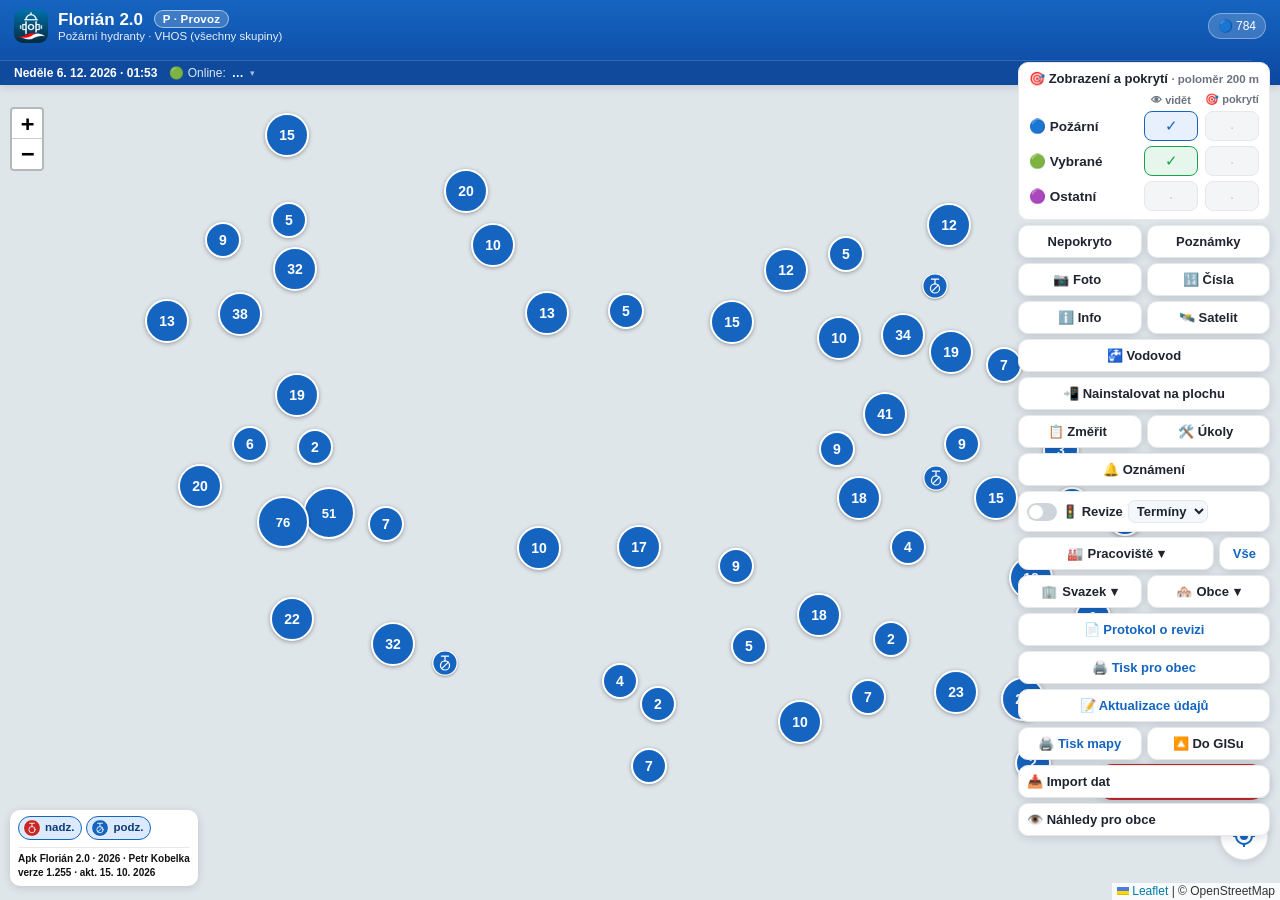
==== commit e27012a6: "Revize: doplněno datum u 69 hydrantů bez data (v1.255) Náhodné pracovní dny 16. 10. – 28. 11. 2025 (" ====
--- a/index.html
+++ b/index.html
@@ -1542,12 +1542,12 @@
 //# sourceMappingURL=leaflet.markercluster.js.map
 </script>
 <script>
-const HYDRANTY = [{"id":"18","icme":"BEZICME","nazev":"5","typ":"podzemní","funkce":"požární hydrant","umisteni":"na řadu","upresneni":"Tržek 13","obec":"572616","okres":"3609","katastr":"698440","dn":"80","druhVody":"pitná","vyrobce":"","datumInstalace":"01.01.1961","stav":"01.03.2022","etapa":"v provozu","vlastnik":"Svazek obcí Vodovody Poličsko","provozovatel":"Vhos, a.s.","typSmlouvy":"Provozovatelská smlouva","prutok":"7,22","datumRevize":"23.10.2025","tlakDyn":"0","tlakStat":"0,15","splnujeTlak":"","splnujeProtok":"","poznamka":"","cisloProtokolu":"","provozniStredisko":"Polička, pracoviště Litomyšl","zdroj":"šetření pracovníky provozovatele","presnost":"Přibližný zákres","lat":49.884753,"lon":16.262802},{"id":"24","icme":"5310-725358-60125748-1/2","nazev":"2","typ":"podzemní","funkce":"požární hydrant","umisteni":"na řadu","upresneni":"Jiříkov 23 (Drupork)","obec":"577995","okres":"3609","katastr":"630292","dn":"80","druhVody":"pitná","vyrobce":"","datumInstalace":"01.01.1999","stav":"30.05.2013","etapa":"v provozu","vlastnik":"Svazek obcí Vodovody Poličsko","provozovatel":"Vhos, a.s.","typSmlouvy":"Provozovatelská smlouva","prutok":"7,64","datumRevize":"24.10.2025","tlakDyn":"0","tlakStat":"0,42","splnujeTlak":"","splnujeProtok":"","poznamka":"","cisloProtokolu":"","provozniStredisko":"Polička, pracoviště Litomyšl","zdroj":"šetření pracovníky provozovatele","presnost":"Přibližný zákres","lat":49.849059,"lon":16.250669},{"id":"36","icme":"5310-725358-60125748-1/2","nazev":"1","typ":"podzemní","funkce":"požární hydrant","umisteni":"na řadu","upresneni":"Budislav 127","obec":"577910","okres":"3609","katastr":"615447","dn":"80","druhVody":"pitná","vyrobce":"","datumInstalace":"01.01.1996","stav":"07.10.2020","etapa":"v provozu","vlastnik":"Svazek obcí Vodovody Poličsko","provozovatel":"Vhos, a.s.","typSmlouvy":"Provozovatelská smlouva","prutok":"4,41","datumRevize":"23.10.2025","tlakDyn":"0,01","tlakStat":"0,38","splnujeTlak":"","splnujeProtok":"","poznamka":"","cisloProtokolu":"","provozniStredisko":"Polička, pracoviště Litomyšl","zdroj":"šetření pracovníky provozovatele","presnost":"Přibližný zákres","lat":49.80606,"lon":16.158367},{"id":"39","icme":"5310-725358-60125748-1/2","nazev":"4","typ":"podzemní","funkce":"požární hydrant","umisteni":"na řadu","upresneni":"Budislav 51","obec":"577910","okres":"3609","katastr":"615447","dn":"80","druhVody":"pitná","vyrobce":"","datumInstalace":"01.01.1962","stav":"30.11.2020","etapa":"v provozu","vlastnik":"Svazek obcí Vodovody Poličsko","provozovatel":"Vhos, a.s.","typSmlouvy":"Provozovatelská smlouva","prutok":"4,07","datumRevize":"23.10.2025","tlakDyn":"0,02","tlakStat":"0,25","splnujeTlak":"","splnujeProtok":"","poznamka":"","cisloProtokolu":"","provozniStredisko":"Polička, pracoviště Litomyšl","zdroj":"šetření pracovníky provozovatele","presnost":"Přibližný zákres","lat":49.8039,"lon":16.167118},{"id":"43","icme":"5310-725358-60125748-1/2","nazev":"7","typ":"podzemní","funkce":"požární hydrant","umisteni":"na řadu","upresneni":"Budislav 230","obec":"577910","okres":"3609","katastr":"615447","dn":"80","druhVody":"pitná","vyrobce":"","datumInstalace":"01.01.1986","stav":"30.05.2013","etapa":"v provozu","vlastnik":"Svazek obcí Vodovody Poličsko","provozovatel":"Vhos, a.s.","typSmlouvy":"Provozovatelská smlouva","prutok":"10,86","datumRevize":"23.10.2025","tlakDyn":"0,02","tlakStat":"0,52","splnujeTlak":"","splnujeProtok":"","poznamka":"","cisloProtokolu":"","provozniStredisko":"Polička, pracoviště Litomyšl","zdroj":"šetření pracovníky provozovatele","presnost":"Přibližný zákres","lat":49.80118,"lon":16.171696},{"id":"46","icme":"5310-725358-60125748-1/2","nazev":"9","typ":"podzemní","funkce":"požární hydrant","umisteni":"na řadu","upresneni":"Mladočov 22","obec":"572373","okres":"3609","katastr":"726044","dn":"80","druhVody":"pitná","vyrobce":"","datumInstalace":"01.01.1966","stav":"30.05.2013","etapa":"v provozu","vlastnik":"Svazek obcí Vodovody Poličsko","provozovatel":"Vhos, a.s.","typSmlouvy":"Provozovatelská smlouva","prutok":"4,5","datumRevize":"21.10.2025","tlakDyn":"0","tlakStat":"0,3","splnujeTlak":"","splnujeProtok":"","poznamka":"","cisloProtokolu":"","provozniStredisko":"Polička, pracoviště Litomyšl","zdroj":"šetření pracovníky provozovatele","presnost":"Přibližný zákres","lat":49.806331,"lon":16.20126},{"id":"62","icme":"5310-725358-60125748-1/2","nazev":"7","typ":"podzemní","funkce":"požární hydrant","umisteni":"na řadu","upresneni":"Horní Újezd 6","obec":"572365","okres":"3609","katastr":"644501","dn":"80","druhVody":"pitná","vyrobce":"","datumInstalace":"01.01.1998","stav":"30.05.2013","etapa":"v provozu","vlastnik":"Svazek obcí Vodovody Poličsko","provozovatel":"Vhos, a.s.","typSmlouvy":"Provozovatelská smlouva","prutok":"4,8","datumRevize":"20.10.2025","tlakDyn":"0,02","tlakStat":"0,71","splnujeTlak":"","splnujeProtok":"","poznamka":"","cisloProtokolu":"","provozniStredisko":"Polička, pracoviště Litomyšl","zdroj":"šetření pracovníky provozovatele","presnost":"Přibližný zákres","lat":49.808484,"lon":16.229838},{"id":"86","icme":"BEZICME","nazev":"8","typ":"podzemní","funkce":"požární hydrant","umisteni":"na řadu","upresneni":"Strakov 50","obec":"578819","okres":"3609","katastr":"756041","dn":"80","druhVody":"pitná","vyrobce":"","datumInstalace":"01.01.1989","stav":"30.05.2013","etapa":"v provozu","vlastnik":"Svazek majitelů skupinového vodovodu Janov - Strakov - Mikuleč","provozovatel":"Vhos, a.s.","typSmlouvy":"Provozovatelská smlouva","prutok":"13,032","datumRevize":"18.11.2025","tlakDyn":"0","tlakStat":"0,65","splnujeTlak":"","splnujeProtok":"","poznamka":"","cisloProtokolu":"","provozniStredisko":"Polička, pracoviště Litomyšl","zdroj":"šetření pracovníky provozovatele","presnost":"Přibližný zákres","lat":49.868331,"lon":16.370372},{"id":"97","icme":"BEZICME","nazev":"17","typ":"podzemní","funkce":"požární hydrant","umisteni":"na řadu","upresneni":"Janov 48","obec":"578134","okres":"3609","katastr":"656950","dn":"80","druhVody":"pitná","vyrobce":"","datumInstalace":"01.01.1978","stav":"30.05.2013","etapa":"v provozu","vlastnik":"Svazek majitelů skupinového vodovodu Janov - Strakov - Mikuleč","provozovatel":"Vhos, a.s.","typSmlouvy":"Provozovatelská smlouva","prutok":"5","datumRevize":"27.10.2025","tlakDyn":"0,06","tlakStat":"0,31","splnujeTlak":"","splnujeProtok":"","poznamka":"","cisloProtokolu":"","provozniStredisko":"Polička, pracoviště Litomyšl","zdroj":"šetření pracovníky provozovatele","presnost":"Přibližný zákres","lat":49.852721,"lon":16.377009},{"id":"102","icme":"BEZICME","nazev":"13","typ":"podzemní","funkce":"požární hydrant","umisteni":"na řadu","upresneni":"Janov 290","obec":"578134","okres":"3609","katastr":"656950","dn":"80","druhVody":"pitná","vyrobce":"","datumInstalace":"01.01.1978","stav":"30.05.2013","etapa":"v provozu","vlastnik":"Svazek majitelů skupinového vodovodu Janov - Strakov - Mikuleč","provozovatel":"Vhos, a.s.","typSmlouvy":"Provozovatelská smlouva","prutok":"10,8","datumRevize":"27.11.2025","tlakDyn":"0,06","tlakStat":"0,37","splnujeTlak":"","splnujeProtok":"","poznamka":"","cisloProtokolu":"","provozniStredisko":"Polička, pracoviště Litomyšl","zdroj":"šetření pracovníky provozovatele","presnost":"Přibližný zákres","lat":49.84729,"lon":16.379308},{"id":"106","icme":"BEZICME","nazev":"12","typ":"podzemní","funkce":"požární hydrant","umisteni":"na řadu","upresneni":"Janov 20","obec":"578134","okres":"3609","katastr":"656950","dn":"80","druhVody":"pitná","vyrobce":"","datumInstalace":"01.01.1992","stav":"30.05.2013","etapa":"v provozu","vlastnik":"Svazek majitelů skupinového vodovodu Janov - Strakov - Mikuleč","provozovatel":"Vhos, a.s.","typSmlouvy":"Provozovatelská smlouva","prutok":"9,612","datumRevize":"14.11.2025","tlakDyn":"0,07","tlakStat":"0,35","splnujeTlak":"","splnujeProtok":"","poznamka":"","cisloProtokolu":"","provozniStredisko":"Polička, pracoviště Litomyšl","zdroj":"šetření pracovníky provozovatele","presnost":"Přibližný zákres","lat":49.844333,"lon":16.379965},{"id":"109","icme":"BEZICME","nazev":"11","typ":"podzemní","funkce":"požární hydrant","umisteni":"na řadu","upresneni":"Janov 300","obec":"578134","okres":"3609","katastr":"656950","dn":"80","druhVody":"pitná","vyrobce":"","datumInstalace":"01.01.1992","stav":"30.05.2013","etapa":"v provozu","vlastnik":"Svazek majitelů skupinového vodovodu Janov - Strakov - Mikuleč","provozovatel":"Vhos, a.s.","typSmlouvy":"Provozovatelská smlouva","prutok":"10,8","datumRevize":"30.10.2025","tlakDyn":"0,06","tlakStat":"0,42","splnujeTlak":"","splnujeProtok":"","poznamka":"","cisloProtokolu":"","provozniStredisko":"Polička, pracoviště Litomyšl","zdroj":"šetření pracovníky provozovatele","presnost":"Přibližný zákres","lat":49.842996,"lon":16.384185},{"id":"115","icme":"BEZICME","nazev":"6","typ":"podzemní","funkce":"požární hydrant","umisteni":"na řadu","upresneni":"Janov 140","obec":"578134","okres":"3609","katastr":"656950","dn":"80","druhVody":"pitná","vyrobce":"","datumInstalace":"01.01.1978","stav":"30.05.2013","etapa":"v provozu","vlastnik":"Svazek majitelů skupinového vodovodu Janov - Strakov - Mikuleč","provozovatel":"Vhos, a.s.","typSmlouvy":"Provozovatelská smlouva","prutok":"9","datumRevize":"21.11.2025","tlakDyn":"0,05","tlakStat":"0,3","splnujeTlak":"","splnujeProtok":"","poznamka":"","cisloProtokolu":"","provozniStredisko":"Polička, pracoviště Litomyšl","zdroj":"šetření pracovníky provozovatele","presnost":"Přibližný zákres","lat":49.836331,"lon":16.386782},{"id":"117","icme":"BEZICME","nazev":"7","typ":"podzemní","funkce":"požární hydrant","umisteni":"na řadu","upresneni":"Janov 207","obec":"578134","okres":"3609","katastr":"656950","dn":"80","druhVody":"pitná","vyrobce":"","datumInstalace":"01.01.1978","stav":"08.03.2016","etapa":"v provozu","vlastnik":"Svazek majitelů skupinového vodovodu Janov - Strakov - Mikuleč","provozovatel":"Vhos, a.s.","typSmlouvy":"Provozovatelská smlouva","prutok":"9","datumRevize":"20.11.2025","tlakDyn":"0,1","tlakStat":"0,34","splnujeTlak":"","splnujeProtok":"","poznamka":"","cisloProtokolu":"","provozniStredisko":"Polička, pracoviště Litomyšl","zdroj":"šetření pracovníky provozovatele","presnost":"Přibližný zákres","lat":49.837589,"lon":16.388632},{"id":"124","icme":"BEZICME","nazev":"4","typ":"podzemní","funkce":"požární hydrant","umisteni":"na řadu","upresneni":"Janov 238","obec":"578134","okres":"3609","katastr":"656950","dn":"80","druhVody":"pitná","vyrobce":"","datumInstalace":"01.01.1978","stav":"05.11.2019","etapa":"v provozu","vlastnik":"Svazek majitelů skupinového vodovodu Janov - Strakov - Mikuleč","provozovatel":"Vhos, a.s.","typSmlouvy":"Provozovatelská smlouva","prutok":"10,188","datumRevize":"14.11.2025","tlakDyn":"0,08","tlakStat":"0,35","splnujeTlak":"","splnujeProtok":"","poznamka":"","cisloProtokolu":"","provozniStredisko":"Polička, pracoviště Litomyšl","zdroj":"šetření pracovníky provozovatele","presnost":"Přibližný zákres","lat":49.834841,"lon":16.389846},{"id":"135","icme":"5310-725358-60125748-1/2","nazev":"12","typ":"podzemní","funkce":"požární hydrant","umisteni":"na přípojce","upresneni":"Horní Újezd 59","obec":"572365","okres":"3609","katastr":"644501","dn":"80","druhVody":"pitná","vyrobce":"","datumInstalace":"01.01.1979","stav":"30.05.2013","etapa":"v provozu","vlastnik":"Svazek obcí Vodovody Poličsko","provozovatel":"Vhos, a.s.","typSmlouvy":"Provozovatelská smlouva","prutok":"4,05","datumRevize":"20.10.2025","tlakDyn":"0,02","tlakStat":"0,35","splnujeTlak":"","splnujeProtok":"","poznamka":"","cisloProtokolu":"","provozniStredisko":"Polička, pracoviště Litomyšl","zdroj":"šetření pracovníky provozovatele","presnost":"Přibližný zákres","lat":49.798167,"lon":16.233664},{"id":"166","icme":"BEZICME","nazev":"5","typ":"podzemní","funkce":"požární hydrant","umisteni":"na řadu","upresneni":"Mikuleč 39","obec":"578398","okres":"3609","katastr":"694177","dn":"80","druhVody":"pitná","vyrobce":"","datumInstalace":"01.01.1978","stav":"08.11.2018","etapa":"v provozu","vlastnik":"Svazek majitelů skupinového vodovodu Janov - Strakov - Mikuleč","provozovatel":"Vhos, a.s.","typSmlouvy":"Provozovatelská smlouva","prutok":"5,72","datumRevize":"24.10.2025","tlakDyn":"0,01","tlakStat":"0,55","splnujeTlak":"","splnujeProtok":"","poznamka":"","cisloProtokolu":"","provozniStredisko":"Moravská Třebová, pracoviště Svitavy","zdroj":"šetření pracovníky provozovatele","presnost":"Přibližný zákres","lat":49.805577,"lon":16.420802},{"id":"167","icme":"BEZICME","nazev":"10","typ":"podzemní","funkce":"požární hydrant","umisteni":"na řadu","upresneni":"Mikuleč 85","obec":"578398","okres":"3609","katastr":"694177","dn":"80","druhVody":"pitná","vyrobce":"","datumInstalace":"01.01.1978","stav":"04.09.2013","etapa":"v provozu","vlastnik":"Svazek majitelů skupinového vodovodu Janov - Strakov - Mikuleč","provozovatel":"Vhos, a.s.","typSmlouvy":"Provozovatelská smlouva","prutok":"5,38","datumRevize":"19.11.2025","tlakDyn":"0,01","tlakStat":"0,16","splnujeTlak":"","splnujeProtok":"","poznamka":"","cisloProtokolu":"","provozniStredisko":"Moravská Třebová, pracoviště Svitavy","zdroj":"šetření pracovníky provozovatele","presnost":"Přibližný zákres","lat":49.802541,"lon":16.408597},{"id":"168","icme":"BEZICME","nazev":"8","typ":"podzemní","funkce":"požární hydrant","umisteni":"na řadu","upresneni":"Mikuleč 71","obec":"578398","okres":"3609","katastr":"694177","dn":"80","druhVody":"pitná","vyrobce":"","datumInstalace":"01.01.1978","stav":"08.11.2018","etapa":"v provozu","vlastnik":"Svazek majitelů skupinového vodovodu Janov - Strakov - Mikuleč","provozovatel":"Vhos, a.s.","typSmlouvy":"Provozovatelská smlouva","prutok":"6,02","datumRevize":"23.10.2025","tlakDyn":"0,02","tlakStat":"0,25","splnujeTlak":"","splnujeProtok":"","poznamka":"","cisloProtokolu":"","provozniStredisko":"Moravská Třebová, pracoviště Svitavy","zdroj":"šetření pracovníky provozovatele","presnost":"Přibližný zákres","lat":49.801963,"lon":16.412057},{"id":"555","icme":"5310-725358-60125748-1/2","nazev":"3","typ":"podzemní","funkce":"požární hydrant","umisteni":"na řadu","upresneni":"Kamenec u Poličky 69","obec":"578207","okres":"3609","katastr":"662411","dn":"80","druhVody":"pitná","vyrobce":"","datumInstalace":"01.01.1985","stav":"30.11.2017","etapa":"v provozu","vlastnik":"Svazek obcí Vodovody Poličsko","provozovatel":"Vhos, a.s.","typSmlouvy":"Provozovatelská smlouva","prutok":"7","datumRevize":"22.10.2025","tlakDyn":"0,2","tlakStat":"0,36","splnujeTlak":"","splnujeProtok":"","poznamka":"","cisloProtokolu":"","provozniStredisko":"Polička","zdroj":"šetření pracovníky provozovatele","presnost":"Přibližný zákres","lat":49.706827,"lon":16.231155},{"id":"561","icme":"5310-725358-60125748-1/2","nazev":"16","typ":"podzemní","funkce":"požární hydrant","umisteni":"na řadu","upresneni":"Kamenec u Poličky 39","obec":"578207","okres":"3609","katastr":"662411","dn":"80","druhVody":"pitná","vyrobce":"","datumInstalace":"01.01.1989","stav":"30.11.2017","etapa":"v provozu","vlastnik":"Svazek obcí Vodovody Poličsko","provozovatel":"Vhos, a.s.","typSmlouvy":"Provozovatelská smlouva","prutok":"8","datumRevize":"14.11.2025","tlakDyn":"0,2","tlakStat":"0,54","splnujeTlak":"","splnujeProtok":"","poznamka":"","cisloProtokolu":"","provozniStredisko":"Polička","zdroj":"šetření pracovníky provozovatele","presnost":"Přibližný zákres","lat":49.70866,"lon":16.235797},{"id":"562","icme":"5310-725358-60125748-1/2","nazev":"4","typ":"podzemní","funkce":"požární hydrant","umisteni":"na řadu","upresneni":"Kamenec u Poličky 41","obec":"578207","okres":"3609","katastr":"662411","dn":"80","druhVody":"pitná","vyrobce":"","datumInstalace":"01.01.1985","stav":"30.11.2017","etapa":"v provozu","vlastnik":"Svazek obcí Vodovody Poličsko","provozovatel":"Vhos, a.s.","typSmlouvy":"Provozovatelská smlouva","prutok":"8","datumRevize":"23.10.2025","tlakDyn":"0,2","tlakStat":"0,51","splnujeTlak":"","splnujeProtok":"","poznamka":"","cisloProtokolu":"","provozniStredisko":"Polička","zdroj":"šetření pracovníky provozovatele","presnost":"Přibližný zákres","lat":49.707464,"lon":16.235594},{"id":"573","icme":"5310-725358-60125748-1/2","nazev":"13","typ":"podzemní","funkce":"požární hydrant","umisteni":"na řadu","upresneni":"Kamenec u Poličky 145","obec":"578207","okres":"3609","katastr":"662411","dn":"80","druhVody":"pitná","vyrobce":"","datumInstalace":"01.01.1989","stav":"30.11.2017","etapa":"v provozu","vlastnik":"Svazek obcí Vodovody Poličsko","provozovatel":"Vhos, a.s.","typSmlouvy":"Provozovatelská smlouva","prutok":"8","datumRevize":"25.11.2025","tlakDyn":"0,2","tlakStat":"0,45","splnujeTlak":"","splnujeProtok":"","poznamka":"","cisloProtokolu":"","provozniStredisko":"Polička","zdroj":"šetření pracovníky provozovatele","presnost":"Přibližný zákres","lat":49.70938,"lon":16.245542},{"id":"577","icme":"5310-725358-60125748-1/2","nazev":"60","typ":"podzemní","funkce":"požární hydrant","umisteni":"na řadu","upresneni":"Polička, P. Jilemnického 315","obec":"578576","okres":"3609","katastr":"725358","dn":"80","druhVody":"pitná","vyrobce":"","datumInstalace":"01.01.1974","stav":"30.05.2013","etapa":"v provozu","vlastnik":"Svazek obcí Vodovody Poličsko","provozovatel":"Vhos, a.s.","typSmlouvy":"Provozovatelská smlouva","prutok":"4","datumRevize":"18.11.2025","tlakDyn":"0,01","tlakStat":"0,41","splnujeTlak":"","splnujeProtok":"","poznamka":"","cisloProtokolu":"","provozniStredisko":"Polička","zdroj":"šetření pracovníky provozovatele","presnost":"Přibližný zákres","lat":49.718757,"lon":16.259814},{"id":"591","icme":"5310-725358-60125748-1/2","nazev":"18","typ":"podzemní","funkce":"požární hydrant","umisteni":"na řadu","upresneni":"Polička, Dukelská 376","obec":"578576","okres":"3609","katastr":"725358","dn":"80","druhVody":"pitná","vyrobce":"","datumInstalace":"01.01.1974","stav":"30.05.2013","etapa":"v provozu","vlastnik":"Svazek obcí Vodovody Poličsko","provozovatel":"Vhos, a.s.","typSmlouvy":"Provozovatelská smlouva","prutok":"9","datumRevize":"04.11.2025","tlakDyn":"0,26","tlakStat":"0,36","splnujeTlak":"","splnujeProtok":"","poznamka":"","cisloProtokolu":"","provozniStredisko":"Polička","zdroj":"šetření pracovníky provozovatele","presnost":"Přibližný zákres","lat":49.716046,"lon":16.259113},{"id":"608","icme":"5310-725358-60125748-1/2","nazev":"70","typ":"podzemní","funkce":"požární hydrant","umisteni":"na řadu","upresneni":"Polička, Hegerova 1120","obec":"578576","okres":"3609","katastr":"725358","dn":"80","druhVody":"pitná","vyrobce":"","datumInstalace":"01.01.2007","stav":"16.04.2021","etapa":"v provozu","vlastnik":"Svazek obcí Vodovody Poličsko","provozovatel":"Vhos, a.s.","typSmlouvy":"Provozovatelská smlouva","prutok":"9","datumRevize":"21.10.2025","tlakDyn":"0,03","tlakStat":"0,46","splnujeTlak":"","splnujeProtok":"","poznamka":"","cisloProtokolu":"","provozniStredisko":"Polička","zdroj":"šetření pracovníky provozovatele","presnost":"Přibližný zákres","lat":49.719814,"lon":16.277863},{"id":"610","icme":"5310-725358-60125748-1/2","nazev":"34","typ":"nadzemní","funkce":"požární hydrant","umisteni":"na řadu","upresneni":"Polička, Družstevní 898","obec":"578576","okres":"3609","katastr":"725358","dn":"80","druhVody":"pitná","vyrobce":"","datumInstalace":"01.01.1974","stav":"30.05.2013","etapa":"v provozu","vlastnik":"Svazek obcí Vodovody Poličsko","provozovatel":"Vhos, a.s.","typSmlouvy":"Provozovatelská smlouva","prutok":"9","datumRevize":"24.11.2025","tlakDyn":"0,2","tlakStat":"0,45","splnujeTlak":"","splnujeProtok":"","poznamka":"","cisloProtokolu":"","provozniStredisko":"Polička","zdroj":"šetření pracovníky provozovatele","presnost":"Přibližný zákres","lat":49.716349,"lon":16.273717},{"id":"611","icme":"5310-725358-60125748-1/2","nazev":"76","typ":"podzemní","funkce":"požární hydrant","umisteni":"na řadu","upresneni":"Polička, Družstevní 142","obec":"578576","okres":"3609","katastr":"725358","dn":"80","druhVody":"pitná","vyrobce":"","datumInstalace":"01.01.1974","stav":"30.05.2013","etapa":"v provozu","vlastnik":"Svazek obcí Vodovody Poličsko","provozovatel":"Vhos, a.s.","typSmlouvy":"Provozovatelská smlouva","prutok":"8","datumRevize":"27.10.2025","tlakDyn":"0,35","tlakStat":"0,47","splnujeTlak":"","splnujeProtok":"","poznamka":"","cisloProtokolu":"","provozniStredisko":"Polička","zdroj":"šetření pracovníky provozovatele","presnost":"Přibližný zákres","lat":49.715132,"lon":16.27242},{"id":"613","icme":"5310-725358-60125748-1/2","nazev":"35","typ":"podzemní","funkce":"požární hydrant","umisteni":"na řadu","upresneni":"Polička, Družstevní 441","obec":"578576","okres":"3609","katastr":"725358","dn":"80","druhVody":"pitná","vyrobce":"","datumInstalace":"01.01.1984","stav":"30.05.2013","etapa":"v provozu","vlastnik":"Svazek obcí Vodovody Poličsko","provozovatel":"Vhos, a.s.","typSmlouvy":"Provozovatelská smlouva","prutok":"7","datumRevize":"23.10.2025","tlakDyn":"0,05","tlakStat":"0,49","splnujeTlak":"","splnujeProtok":"","poznamka":"","cisloProtokolu":"","provozniStredisko":"Polička","zdroj":"šetření pracovníky provozovatele","presnost":"Přibližný zákres","lat":49.716219,"lon":16.274653},{"id":"621","icme":"5310-725358-60125748-1/2","nazev":"25","typ":"podzemní","funkce":"požární hydrant","umisteni":"na řadu","upresneni":"Polička, Vrchlického 53","obec":"578576","okres":"3609","katastr":"725358","dn":"80","druhVody":"pitná","vyrobce":"","datumInstalace":"01.01.1949","stav":"07.04.2015","etapa":"v provozu","vlastnik":"Svazek obcí Vodovody Poličsko","provozovatel":"Vhos, a.s.","typSmlouvy":"Provozovatelská smlouva","prutok":"10","datumRevize":"28.11.2025","tlakDyn":"0,4","tlakStat":"0,4","splnujeTlak":"","splnujeProtok":"","poznamka":"","cisloProtokolu":"","provozniStredisko":"Polička","zdroj":"šetření pracovníky provozovatele","presnost":"Přibližný zákres","lat":49.712924,"lon":16.261955},{"id":"626","icme":"5310-725358-60125748-1/2","nazev":"52","typ":"nadzemní","funkce":"požární hydrant","umisteni":"na řadu","upresneni":"Polička, M. Bureše 806","obec":"578576","okres":"3609","katastr":"725358","dn":"80","druhVody":"pitná","vyrobce":"","datumInstalace":"01.01.1983","stav":"30.05.2013","etapa":"v provozu","vlastnik":"Svazek obcí Vodovody Poličsko","provozovatel":"Vhos, a.s.","typSmlouvy":"Provozovatelská smlouva","prutok":"7","datumRevize":"19.11.2025","tlakDyn":"0,13","tlakStat":"0,4","splnujeTlak":"","splnujeProtok":"","poznamka":"","cisloProtokolu":"","provozniStredisko":"Polička","zdroj":"šetření pracovníky provozovatele","presnost":"Přibližný zákres","lat":49.709043,"lon":16.262805},{"id":"627","icme":"5310-725358-60125748-1/2","nazev":"49","typ":"podzemní","funkce":"požární hydrant","umisteni":"na řadu","upresneni":"Polička, Jiráskova 825","obec":"578576","okres":"3609","katastr":"725358","dn":"80","druhVody":"pitná","vyrobce":"","datumInstalace":"01.01.1988","stav":"30.05.2013","etapa":"v provozu","vlastnik":"Svazek obcí Vodovody Poličsko","provozovatel":"Vhos, a.s.","typSmlouvy":"Provozovatelská smlouva","prutok":"7","datumRevize":"19.11.2025","tlakDyn":"0,03","tlakStat":"0,34","splnujeTlak":"","splnujeProtok":"","poznamka":"","cisloProtokolu":"","provozniStredisko":"Polička","zdroj":"šetření pracovníky provozovatele","presnost":"Přibližný zákres","lat":49.709304,"lon":16.26668},{"id":"630","icme":"5310-725358-60125748-1/2","nazev":"50","typ":"podzemní","funkce":"požární hydrant","umisteni":"na řadu","upresneni":"Polička, J. Suka 821","obec":"578576","okres":"3609","katastr":"725358","dn":"80","druhVody":"pitná","vyrobce":"","datumInstalace":"01.01.1983","stav":"30.05.2013","etapa":"v provozu","vlastnik":"Svazek obcí Vodovody Poličsko","provozovatel":"Vhos, a.s.","typSmlouvy":"Provozovatelská smlouva","prutok":"8","datumRevize":"11.11.2025","tlakDyn":"0,2","tlakStat":"0,38","splnujeTlak":"","splnujeProtok":"","poznamka":"","cisloProtokolu":"","provozniStredisko":"Polička","zdroj":"šetření pracovníky provozovatele","presnost":"Přibližný zákres","lat":49.709021,"lon":16.265413},{"id":"633","icme":"5310-725358-60125748-1/2","nazev":"42","typ":"podzemní","funkce":"požární hydrant","umisteni":"na řadu","upresneni":"Polička, Wolkerova 683","obec":"578576","okres":"3609","katastr":"725358","dn":"80","druhVody":"pitná","vyrobce":"","datumInstalace":"01.01.1970","stav":"30.05.2013","etapa":"v provozu","vlastnik":"Svazek obcí Vodovody Poličsko","provozovatel":"Vhos, a.s.","typSmlouvy":"Provozovatelská smlouva","prutok":"10","datumRevize":"29.10.2025","tlakDyn":"0,08","tlakStat":"0,47","splnujeTlak":"","splnujeProtok":"","poznamka":"","cisloProtokolu":"","provozniStredisko":"Polička","zdroj":"šetření pracovníky provozovatele","presnost":"Přibližný zákres","lat":49.712637,"lon":16.27175},{"id":"639","icme":"5310-725358-60125748-1/2","nazev":"39","typ":"podzemní","funkce":"požární hydrant","umisteni":"na řadu","upresneni":"Polička, J. V. Sládka 730","obec":"578576","okres":"3609","katastr":"725358","dn":"80","druhVody":"pitná","vyrobce":"","datumInstalace":"01.01.1975","stav":"30.05.2013","etapa":"v provozu","vlastnik":"Svazek obcí Vodovody Poličsko","provozovatel":"Vhos, a.s.","typSmlouvy":"Provozovatelská smlouva","prutok":"8","datumRevize":"28.11.2025","tlakDyn":"0,08","tlakStat":"0,45","splnujeTlak":"","splnujeProtok":"","poznamka":"","cisloProtokolu":"","provozniStredisko":"Polička","zdroj":"šetření pracovníky provozovatele","presnost":"Přibližný zákres","lat":49.714042,"lon":16.273242},{"id":"644","icme":"5310-725358-60125748-1/2","nazev":"37","typ":"podzemní","funkce":"požární hydrant","umisteni":"na řadu","upresneni":"Polička, Modřecká 1114","obec":"578576","okres":"3609","katastr":"725358","dn":"80","druhVody":"pitná","vyrobce":"","datumInstalace":"01.01.2006","stav":"30.05.2013","etapa":"v provozu","vlastnik":"Svazek obcí Vodovody Poličsko","provozovatel":"Vhos, a.s.","typSmlouvy":"Provozovatelská smlouva","prutok":"10","datumRevize":"27.11.2025","tlakDyn":"0,08","tlakStat":"0,48","splnujeTlak":"","splnujeProtok":"","poznamka":"","cisloProtokolu":"","provozniStredisko":"Polička","zdroj":"šetření pracovníky provozovatele","presnost":"Přibližný zákres","lat":49.713784,"lon":16.275195},{"id":"655","icme":"5310-725358-60125748-1/2","nazev":"88","typ":"podzemní","funkce":"požární hydrant","umisteni":"na řadu","upresneni":"Polička, U Liboháje 356","obec":"578576","okres":"3609","katastr":"725358","dn":"80","druhVody":"pitná","vyrobce":"","datumInstalace":"01.01.1972","stav":"30.05.2013","etapa":"v provozu","vlastnik":"Svazek obcí Vodovody Poličsko","provozovatel":"Vhos, a.s.","typSmlouvy":"Provozovatelská smlouva","prutok":"9","datumRevize":"20.11.2025","tlakDyn":"0,04","tlakStat":"0,46","splnujeTlak":"","splnujeProtok":"","poznamka":"","cisloProtokolu":"","provozniStredisko":"Polička","zdroj":"šetření pracovníky provozovatele","presnost":"Přibližný zákres","lat":49.706691,"lon":16.258321},{"id":"656","icme":"5310-725358-60125748-1/2","nazev":"47","typ":"podzemní","funkce":"požární hydrant","umisteni":"na řadu","upresneni":"Polička, Bezručova 707","obec":"578576","okres":"3609","katastr":"725358","dn":"80","druhVody":"pitná","vyrobce":"","datumInstalace":"01.01.2016","stav":"30.05.2013","etapa":"v provozu","vlastnik":"Svazek obcí Vodovody Poličsko","provozovatel":"Vhos, a.s.","typSmlouvy":"Provozovatelská smlouva","prutok":"8","datumRevize":"06.11.2025","tlakDyn":"0,3","tlakStat":"0,38","splnujeTlak":"","splnujeProtok":"","poznamka":"","cisloProtokolu":"","provozniStredisko":"Polička","zdroj":"šetření pracovníky provozovatele","presnost":"Přibližný zákres","lat":49.709053,"lon":16.268257},{"id":"657","icme":"5310-725358-60125748-1/2","nazev":"51","typ":"podzemní","funkce":"požární hydrant","umisteni":"na řadu","upresneni":"Polička, M. Bureše 812","obec":"578576","okres":"3609","katastr":"725358","dn":"80","druhVody":"pitná","vyrobce":"","datumInstalace":"01.01.1983","stav":"30.05.2013","etapa":"v provozu","vlastnik":"Svazek obcí Vodovody Poličsko","provozovatel":"Vhos, a.s.","typSmlouvy":"Provozovatelská smlouva","prutok":"6","datumRevize":"31.10.2025","tlakDyn":"0","tlakStat":"0,37","splnujeTlak":"","splnujeProtok":"","poznamka":"","cisloProtokolu":"","provozniStredisko":"Polička","zdroj":"šetření pracovníky provozovatele","presnost":"Přibližný zákres","lat":49.708451,"lon":16.264887},{"id":"665","icme":"5310-725358-60125748-1/2","nazev":"16","typ":"podzemní","funkce":"požární hydrant","umisteni":"na řadu","upresneni":"Pomezí 256","obec":"578584","okres":"3609","katastr":"725552","dn":"80","druhVody":"pitná","vyrobce":"","datumInstalace":"01.01.1988","stav":"30.05.2013","etapa":"v provozu","vlastnik":"Svazek obcí Vodovody Poličsko","provozovatel":"Vhos, a.s.","typSmlouvy":"Provozovatelská smlouva","prutok":"8","datumRevize":"24.11.2025","tlakDyn":"0","tlakStat":"0,4","splnujeTlak":"","splnujeProtok":"","poznamka":"","cisloProtokolu":"","provozniStredisko":"Polička","zdroj":"šetření pracovníky provozovatele","presnost":"Přibližný zákres","lat":49.71704,"lon":16.288027},{"id":"671","icme":"5310-725358-60125748-1/2","nazev":"11","typ":"podzemní","funkce":"požární hydrant","umisteni":"na řadu","upresneni":"Pomezí 142","obec":"578584","okres":"3609","katastr":"725552","dn":"80","druhVody":"pitná","vyrobce":"","datumInstalace":"01.01.1929","stav":"10.05.2017","etapa":"v provozu","vlastnik":"Svazek obcí Vodovody Poličsko","provozovatel":"Vhos, a.s.","typSmlouvy":"Provozovatelská smlouva","prutok":"8","datumRevize":"23.10.2025","tlakDyn":"0","tlakStat":"0,32","splnujeTlak":"","splnujeProtok":"","poznamka":"","cisloProtokolu":"","provozniStredisko":"Polička","zdroj":"šetření pracovníky provozovatele","presnost":"Přibližný zákres","lat":49.713252,"lon":16.297453},{"id":"672","icme":"5310-725358-60125748-1/2","nazev":"4","typ":"podzemní","funkce":"požární hydrant","umisteni":"na řadu","upresneni":"Pomezí 203","obec":"578584","okres":"3609","katastr":"725552","dn":"80","druhVody":"pitná","vyrobce":"","datumInstalace":"01.01.1929","stav":"10.05.2017","etapa":"v provozu","vlastnik":"Svazek obcí Vodovody Poličsko","provozovatel":"Vhos, a.s.","typSmlouvy":"Provozovatelská smlouva","prutok":"6","datumRevize":"30.10.2025","tlakDyn":"0","tlakStat":"0,29","splnujeTlak":"","splnujeProtok":"","poznamka":"","cisloProtokolu":"","provozniStredisko":"Polička","zdroj":"šetření pracovníky provozovatele","presnost":"Přibližný zákres","lat":49.710967,"lon":16.314307},{"id":"674","icme":"5310-725358-60125748-1/2","nazev":"2","typ":"podzemní","funkce":"požární hydrant","umisteni":"na řadu","upresneni":"Pomezí 332","obec":"578584","okres":"3609","katastr":"725552","dn":"80","druhVody":"pitná","vyrobce":"","datumInstalace":"01.01.1929","stav":"30.05.2013","etapa":"v provozu","vlastnik":"Svazek obcí Vodovody Poličsko","provozovatel":"Vhos, a.s.","typSmlouvy":"Provozovatelská smlouva","prutok":"6","datumRevize":"25.11.2025","tlakDyn":"0","tlakStat":"0,2","splnujeTlak":"","splnujeProtok":"","poznamka":"","cisloProtokolu":"","provozniStredisko":"Polička","zdroj":"šetření pracovníky provozovatele","presnost":"Přibližný zákres","lat":49.708986,"lon":16.328171},{"id":"675","icme":"5310-725358-60125748-1/2","nazev":"1","typ":"podzemní","funkce":"požární hydrant","umisteni":"na řadu","upresneni":"Pomezí 15","obec":"578584","okres":"3609","katastr":"725552","dn":"80","druhVody":"pitná","vyrobce":"","datumInstalace":"01.01.1998","stav":"10.05.2017","etapa":"v provozu","vlastnik":"Svazek obcí Vodovody Poličsko","provozovatel":"Vhos, a.s.","typSmlouvy":"Provozovatelská smlouva","prutok":"6","datumRevize":"03.11.2025","tlakDyn":"0","tlakStat":"0,38","splnujeTlak":"","splnujeProtok":"","poznamka":"","cisloProtokolu":"","provozniStredisko":"Polička","zdroj":"šetření pracovníky provozovatele","presnost":"Přibližný zákres","lat":49.708935,"lon":16.335684},{"id":"678","icme":"5310-725358-60125748-1/2","nazev":"10","typ":"podzemní","funkce":"požární hydrant","umisteni":"na řadu","upresneni":"Korouhev 25","obec":"578258","okres":"3609","katastr":"669555","dn":"80","druhVody":"pitná","vyrobce":"","datumInstalace":"01.01.1992","stav":"30.12.2013","etapa":"v provozu","vlastnik":"Svazek obcí Vodovody Poličsko","provozovatel":"Vhos, a.s.","typSmlouvy":"Provozovatelská smlouva","prutok":"22,8","datumRevize":"23.10.2025","tlakDyn":"0,2","tlakStat":"0,48","splnujeTlak":"","splnujeProtok":"","poznamka":"","cisloProtokolu":"","provozniStredisko":"Polička","zdroj":"šetření pracovníky provozovatele","presnost":"Geod. zaměřeno po záhozu","lat":49.668906,"lon":16.254873},{"id":"679","icme":"5310-725358-60125748-1/2","nazev":"12","typ":"podzemní","funkce":"požární hydrant","umisteni":"na řadu","upresneni":"Korouhev 100","obec":"578258","okres":"3609","katastr":"669555","dn":"80","druhVody":"pitná","vyrobce":"","datumInstalace":"01.01.1991","stav":"30.12.2013","etapa":"v provozu","vlastnik":"Svazek obcí Vodovody Poličsko","provozovatel":"Vhos, a.s.","typSmlouvy":"Provozovatelská smlouva","prutok":"21,7","datumRevize":"21.11.2025","tlakDyn":"0,2","tlakStat":"0,44","splnujeTlak":"","splnujeProtok":"","poznamka":"","cisloProtokolu":"","provozniStredisko":"Polička","zdroj":"šetření pracovníky provozovatele","presnost":"Geod. zaměřeno po záhozu","lat":49.667522,"lon":16.253819},{"id":"683","icme":"5310-725358-60125748-1/2","nazev":"8","typ":"podzemní","funkce":"požární hydrant","umisteni":"na řadu","upresneni":"Korouhev 288","obec":"578258","okres":"3609","katastr":"669555","dn":"80","druhVody":"pitná","vyrobce":"","datumInstalace":"01.01.1991","stav":"30.12.2013","etapa":"v provozu","vlastnik":"Svazek obcí Vodovody Poličsko","provozovatel":"Vhos, a.s.","typSmlouvy":"Provozovatelská smlouva","prutok":"17,5","datumRevize":"29.10.2025","tlakDyn":"0,2","tlakStat":"0,36","splnujeTlak":"","splnujeProtok":"","poznamka":"","cisloProtokolu":"","provozniStredisko":"Polička","zdroj":"šetření pracovníky provozovatele","presnost":"Geod. zaměřeno po záhozu","lat":49.666866,"lon":16.25645},{"id":"684","icme":"5310-725358-60125748-1/2","nazev":"9","typ":"podzemní","funkce":"požární hydrant","umisteni":"na řadu","upresneni":"Korouhev 29","obec":"578258","okres":"3609","katastr":"669555","dn":"80","druhVody":"pitná","vyrobce":"","datumInstalace":"01.01.1992","stav":"30.12.2013","etapa":"v provozu","vlastnik":"Svazek obcí Vodovody Poličsko","provozovatel":"Vhos, a.s.","typSmlouvy":"Provozovatelská smlouva","prutok":"0","datumRevize":"23.10.2025","tlakDyn":"0","tlakStat":"0,38","splnujeTlak":"","splnujeProtok":"","poznamka":"","cisloProtokolu":"","provozniStredisko":"Polička","zdroj":"šetření pracovníky provozovatele","presnost":"Přibližný zákres","lat":49.668384,"lon":16.256302},{"id":"686","icme":"5310-725358-60125748-1/2","nazev":"7","typ":"podzemní","funkce":"požární hydrant","umisteni":"na řadu","upresneni":"Korouhev 33","obec":"578258","okres":"3609","katastr":"669555","dn":"80","druhVody":"pitná","vyrobce":"","datumInstalace":"01.01.1992","stav":"30.12.2013","etapa":"v provozu","vlastnik":"Svazek obcí Vodovody Poličsko","provozovatel":"Vhos, a.s.","typSmlouvy":"Provozovatelská smlouva","prutok":"20,6","datumRevize":"05.11.2025","tlakDyn":"0,2","tlakStat":"0,43","splnujeTlak":"","splnujeProtok":"","poznamka":"","cisloProtokolu":"","provozniStredisko":"Polička","zdroj":"GZ skutečného provedení","presnost":"Geodeticky zaměřeno","lat":49.667586,"lon":16.258584},{"id":"690","icme":"5310-725358-60125748-1/2","nazev":"5","typ":"podzemní","funkce":"požární hydrant","umisteni":"na řadu","upresneni":"Korouhev 266","obec":"578258","okres":"3609","katastr":"669555","dn":"80","druhVody":"pitná","vyrobce":"","datumInstalace":"01.01.1992","stav":"30.12.2013","etapa":"v provozu","vlastnik":"Svazek obcí Vodovody Poličsko","provozovatel":"Vhos, a.s.","typSmlouvy":"Provozovatelská smlouva","prutok":"15","datumRevize":"13.11.2025","tlakDyn":"0,2","tlakStat":"0,38","splnujeTlak":"","splnujeProtok":"","poznamka":"","cisloProtokolu":"","provozniStredisko":"Polička","zdroj":"GZ skutečného provedení","presnost":"Geodeticky zaměřeno","lat":49.666555,"lon":16.261583},{"id":"691","icme":"5310-725358-60125748-1/2","nazev":"6","typ":"podzemní","funkce":"požární hydrant","umisteni":"na řadu","upresneni":"Korouhev 87","obec":"578258","okres":"3609","katastr":"669555","dn":"80","druhVody":"pitná","vyrobce":"","datumInstalace":"01.01.1991","stav":"30.12.2013","etapa":"v provozu","vlastnik":"Svazek obcí Vodovody Poličsko","provozovatel":"Vhos, a.s.","typSmlouvy":"Provozovatelská smlouva","prutok":"17,5","datumRevize":"27.10.2025","tlakDyn":"0,2","tlakStat":"0,36","splnujeTlak":"","splnujeProtok":"","poznamka":"","cisloProtokolu":"","provozniStredisko":"Polička","zdroj":"šetření pracovníky provozovatele","presnost":"Přibližný zákres","lat":49.665761,"lon":16.259225},{"id":"692","icme":"5310-725358-60125748-1/2","nazev":"4","typ":"podzemní","funkce":"požární hydrant","umisteni":"na řadu","upresneni":"Korouhev 47","obec":"578258","okres":"3609","katastr":"669555","dn":"80","druhVody":"pitná","vyrobce":"","datumInstalace":"01.01.1992","stav":"30.12.2013","etapa":"v provozu","vlastnik":"Svazek obcí Vodovody Poličsko","provozovatel":"Vhos, a.s.","typSmlouvy":"Provozovatelská smlouva","prutok":"15","datumRevize":"29.10.2025","tlakDyn":"0,2","tlakStat":"0,38","splnujeTlak":"","splnujeProtok":"","poznamka":"","cisloProtokolu":"","provozniStredisko":"Polička","zdroj":"šetření pracovníky provozovatele","presnost":"Geod. zaměřeno po záhozu","lat":49.664603,"lon":16.263617},{"id":"699","icme":"5310-725358-60125748-1/2","nazev":"3","typ":"podzemní","funkce":"požární hydrant","umisteni":"na řadu","upresneni":"Korouhev 73","obec":"578258","okres":"3609","katastr":"669555","dn":"80","druhVody":"pitná","vyrobce":"","datumInstalace":"01.01.1991","stav":"30.12.2013","etapa":"v provozu","vlastnik":"Svazek obcí Vodovody Poličsko","provozovatel":"Vhos, a.s.","typSmlouvy":"Provozovatelská smlouva","prutok":"9,25","datumRevize":"10.11.2025","tlakDyn":"0,2","tlakStat":"0,3","splnujeTlak":"","splnujeProtok":"","poznamka":"","cisloProtokolu":"","provozniStredisko":"Polička","zdroj":"GZ skutečného provedení","presnost":"Geodeticky zaměřeno","lat":49.663389,"lon":16.263254},{"id":"702","icme":"5310-725358-60125748-1/2","nazev":"2","typ":"podzemní","funkce":"požární hydrant","umisteni":"na řadu","upresneni":"Korouhev 60","obec":"578258","okres":"3609","katastr":"669555","dn":"80","druhVody":"pitná","vyrobce":"","datumInstalace":"01.01.1991","stav":"30.12.2013","etapa":"v provozu","vlastnik":"Svazek obcí Vodovody Poličsko","provozovatel":"Vhos, a.s.","typSmlouvy":"Provozovatelská smlouva","prutok":"7,2","datumRevize":"16.10.2025","tlakDyn":"0,2","tlakStat":"0,22","splnujeTlak":"","splnujeProtok":"","poznamka":"","cisloProtokolu":"","provozniStredisko":"Polička","zdroj":"šetření pracovníky provozovatele","presnost":"Geod. zaměřeno po záhozu","lat":49.660831,"lon":16.268974},{"id":"705","icme":"5310-725358-60125748-1/2","nazev":"1","typ":"podzemní","funkce":"požární hydrant","umisteni":"na řadu","upresneni":"Korouhev za čp. 179","obec":"578258","okres":"3609","katastr":"669555","dn":"80","druhVody":"pitná","vyrobce":"","datumInstalace":"01.01.1991","stav":"30.12.2013","etapa":"v provozu","vlastnik":"Svazek obcí Vodovody Poličsko","provozovatel":"Vhos, a.s.","typSmlouvy":"Provozovatelská smlouva","prutok":"0","datumRevize":"18.11.2025","tlakDyn":"0","tlakStat":"0","splnujeTlak":"","splnujeProtok":"","poznamka":"","cisloProtokolu":"","provozniStredisko":"Polička","zdroj":"šetření pracovníky provozovatele","presnost":"Geod. zaměřeno po záhozu","lat":49.660099,"lon":16.272646},{"id":"706","icme":"5310-658081-00276782-1/2","nazev":"5","typ":"podzemní","funkce":"požární hydrant","umisteni":"na řadu","upresneni":"Jedlová 92","obec":"578185","okres":"3609","katastr":"658081","dn":"80","druhVody":"pitná","vyrobce":"","datumInstalace":"01.01.2018","stav":"05.10.2018","etapa":"v provozu","vlastnik":"Obec Jedlová","provozovatel":"Vhos, a.s.","typSmlouvy":"Provozovatelská smlouva","prutok":"10","datumRevize":"12.11.2025","tlakDyn":"0","tlakStat":"0,5","splnujeTlak":"","splnujeProtok":"","poznamka":"","cisloProtokolu":"","provozniStredisko":"Polička","zdroj":"šetření pracovníky provozovatele","presnost":"Přibližný zákres","lat":49.660123,"lon":16.312308},{"id":"712","icme":"5312-737852-00277258-1/2","nazev":"8","typ":"podzemní","funkce":"požární hydrant","umisteni":"na řadu","upresneni":"Radiměř 453","obec":"578657","okres":"3609","katastr":"737852","dn":"80","druhVody":"pitná","vyrobce":"","datumInstalace":"01.01.1986","stav":"30.05.2013","etapa":"v provozu","vlastnik":"Městys Radiměř","provozovatel":"Vhos, a.s.","typSmlouvy":"Provozovatelská smlouva","prutok":"9,2","datumRevize":"20.11.2025","tlakDyn":"0","tlakStat":"0,7","splnujeTlak":"","splnujeProtok":"","poznamka":"","cisloProtokolu":"","provozniStredisko":"Moravská Třebová, pracoviště Svitavy","zdroj":"šetření pracovníky provozovatele","presnost":"Přibližný zákres","lat":49.701375,"lon":16.421498},{"id":"793","icme":"5308-698806-72053453-1/2","nazev":"1","typ":"podzemní","funkce":"požární hydrant","umisteni":"na řadu","upresneni":"Rychnov na Moravě 144","obec":"578711","okres":"3609","katastr":"744093","dn":"80","druhVody":"pitná","vyrobce":"","datumInstalace":"01.01.1987","stav":"31.01.2019","etapa":"v provozu","vlastnik":"Skupinový vodovod Moravskotřebovska","provozovatel":"Vhos, a.s.","typSmlouvy":"Provozovatelská smlouva","prutok":"9,4","datumRevize":"31.10.2025","tlakDyn":"0","tlakStat":"0,54","splnujeTlak":"","splnujeProtok":"","poznamka":"","cisloProtokolu":"","provozniStredisko":"Moravská Třebová","zdroj":"šetření pracovníky provozovatele","presnost":"Přibližný zákres","lat":49.837764,"lon":16.64071},{"id":"798","icme":"5308-698806-72053453-1/2","nazev":"9","typ":"podzemní","funkce":"požární hydrant","umisteni":"na řadu","upresneni":"Třebařov 202","obec":"578908","okres":"3609","katastr":"769355","dn":"80","druhVody":"pitná","vyrobce":"","datumInstalace":"01.01.1997","stav":"30.05.2013","etapa":"v provozu","vlastnik":"Skupinový vodovod Moravskotřebovska","provozovatel":"Vhos, a.s.","typSmlouvy":"Provozovatelská smlouva","prutok":"7,2","datumRevize":"17.10.2025","tlakDyn":"0","tlakStat":"0,57","splnujeTlak":"","splnujeProtok":"","poznamka":"","cisloProtokolu":"","provozniStredisko":"Moravská Třebová","zdroj":"šetření pracovníky provozovatele","presnost":"Přibližný zákres","lat":49.846297,"lon":16.697641},{"id":"814","icme":"5308-698806-72053453-1/2","nazev":"3","typ":"nadzemní","funkce":"požární hydrant","umisteni":"na řadu","upresneni":"Koruna 48","obec":"578266","okres":"3609","katastr":"669636","dn":"80","druhVody":"pitná","vyrobce":"","datumInstalace":"01.01.1986","stav":"07.01.2021","etapa":"v provozu","vlastnik":"Skupinový vodovod Moravskotřebovska","provozovatel":"Vhos, a.s.","typSmlouvy":"Provozovatelská smlouva","prutok":"0","datumRevize":"20.11.2025","tlakDyn":"0","tlakStat":"0,23","splnujeTlak":"","splnujeProtok":"","poznamka":"","cisloProtokolu":"","provozniStredisko":"Moravská Třebová","zdroj":"šetření pracovníky provozovatele","presnost":"Přibližný zákres","lat":49.845791,"lon":16.720707},{"id":"818","icme":"5312-626031-00276561-1/2","nazev":"1","typ":"nadzemní","funkce":"požární hydrant","umisteni":"na řadu","upresneni":"Dětřichov č.p. 79","obec":"577961","okres":"3609","katastr":"626031","dn":"80","druhVody":"pitná","vyrobce":"","datumInstalace":"","stav":"19.05.2025","etapa":"v provozu","vlastnik":"Obec Dětřichov","provozovatel":"Vhos, a.s.","typSmlouvy":"Provozovatelská smlouva","prutok":"9,9","datumRevize":"18.11.2025","tlakDyn":"0","tlakStat":"0,22","splnujeTlak":"Ano","splnujeProtok":"Ano","poznamka":"","cisloProtokolu":"","provozniStredisko":"Moravská Třebová, pracoviště Svitavy","zdroj":"GZ skutečného provedení","presnost":"Geod. zaměřeno po záhozu","lat":49.803688,"lon":16.55792},{"id":"823","icme":"5308-698806-72053453-1/2","nazev":"5","typ":"nadzemní","funkce":"požární hydrant","umisteni":"na řadu","upresneni":"Rychnov na Moravě 189","obec":"578711","okres":"3609","katastr":"744093","dn":"80","druhVody":"pitná","vyrobce":"Vod-ka","datumInstalace":"01.01.1987","stav":"19.03.2026","etapa":"v provozu","vlastnik":"Skupinový vodovod Moravskotřebovska","provozovatel":"Vhos, a.s.","typSmlouvy":"Provozovatelská smlouva","prutok":"11,1","datumRevize":"27.10.2025","tlakDyn":"0","tlakStat":"0,36","splnujeTlak":"Ano","splnujeProtok":"Ano","poznamka":"","cisloProtokolu":"","provozniStredisko":"Moravská Třebová","zdroj":"GZ skutečného provedení","presnost":"Geod. zaměřeno po záhozu","lat":49.827586,"lon":16.623624},{"id":"826","icme":"5308-698806-72053453-1/2","nazev":"3","typ":"podzemní","funkce":"požární hydrant","umisteni":"na řadu","upresneni":"Rychnov na Moravě 38","obec":"578711","okres":"3609","katastr":"744093","dn":"80","druhVody":"pitná","vyrobce":"","datumInstalace":"01.01.1987","stav":"31.01.2019","etapa":"v provozu","vlastnik":"Skupinový vodovod Moravskotřebovska","provozovatel":"Vhos, a.s.","typSmlouvy":"Provozovatelská smlouva","prutok":"8,6","datumRevize":"20.11.2025","tlakDyn":"0","tlakStat":"0,48","splnujeTlak":"","splnujeProtok":"","poznamka":"","cisloProtokolu":"","provozniStredisko":"Moravská Třebová","zdroj":"šetření pracovníky provozovatele","presnost":"Přibližný zákres","lat":49.827402,"lon":16.637876},{"id":"831","icme":"5308-698806-72053453-1/2","nazev":"1","typ":"podzemní","funkce":"požární hydrant","umisteni":"na řadu","upresneni":"Třebařov  1","obec":"578908","okres":"3609","katastr":"769355","dn":"80","druhVody":"pitná","vyrobce":"","datumInstalace":"01.01.1989","stav":"25.07.2014","etapa":"v provozu","vlastnik":"Skupinový vodovod Moravskotřebovska","provozovatel":"Vhos, a.s.","typSmlouvy":"Provozovatelská smlouva","prutok":"0","datumRevize":"27.11.2025","tlakDyn":"0","tlakStat":"0","splnujeTlak":"","splnujeProtok":"","poznamka":"","cisloProtokolu":"","provozniStredisko":"Moravská Třebová","zdroj":"šetření pracovníky provozovatele","presnost":"Přibližný zákres","lat":49.816381,"lon":16.694961},{"id":"837","icme":"5308-698806-72053453-1/2","nazev":"38","typ":"podzemní","funkce":"požární hydrant","umisteni":"na řadu","upresneni":"Radišov 32","obec":"578789","okres":"3609","katastr":"754471","dn":"80","druhVody":"pitná","vyrobce":"Vod-ka","datumInstalace":"01.01.1987","stav":"10.10.2023","etapa":"v provozu","vlastnik":"Skupinový vodovod Moravskotřebovska","provozovatel":"Vhos, a.s.","typSmlouvy":"Provozovatelská smlouva","prutok":"11,7","datumRevize":"10.11.2025","tlakDyn":"0","tlakStat":"0,52","splnujeTlak":"","splnujeProtok":"","poznamka":"","cisloProtokolu":"","provozniStredisko":"Moravská Třebová","zdroj":"šetření pracovníky provozovatele","presnost":"Přibližný zákres","lat":49.803383,"lon":16.656903,"dnPotrubi":"80","cislo":"4","umisteniText":"u č.p. 32"},{"id":"840","icme":"5308-698806-72053453-1/2","nazev":"36","typ":"podzemní","funkce":"požární hydrant","umisteni":"na řadu","upresneni":"Radišov 42","obec":"578789","okres":"3609","katastr":"754471","dn":"80","druhVody":"pitná","vyrobce":"","datumInstalace":"01.01.1987","stav":"30.05.2013","etapa":"v provozu","vlastnik":"Skupinový vodovod Moravskotřebovska","provozovatel":"Vhos, a.s.","typSmlouvy":"Provozovatelská smlouva","prutok":"9,5","datumRevize":"24.10.2025","tlakDyn":"0","tlakStat":"0,36","splnujeTlak":"","splnujeProtok":"","poznamka":"","cisloProtokolu":"","provozniStredisko":"Moravská Třebová","zdroj":"šetření pracovníky provozovatele","presnost":"Přibližný zákres","lat":49.802803,"lon":16.660478,"dnPotrubi":"100","cislo":"3","umisteniText":"u č.p. 42"},{"id":"842","icme":"5308-698806-72053453-1/2","nazev":"13","typ":"podzemní","funkce":"požární hydrant","umisteni":"na řadu","upresneni":"Staré Město 270","obec":"578789","okres":"3609","katastr":"754480","dn":"80","druhVody":"pitná","vyrobce":"Hawle","datumInstalace":"01.01.2016","stav":"30.05.2013","etapa":"v provozu","vlastnik":"Skupinový vodovod Moravskotřebovska","provozovatel":"Vhos, a.s.","typSmlouvy":"Provozovatelská smlouva","prutok":"14,3","datumRevize":"16.10.2025","tlakDyn":"0","tlakStat":"0,52","splnujeTlak":"Ano","splnujeProtok":"Ano","poznamka":"","cisloProtokolu":"","provozniStredisko":"Moravská Třebová","zdroj":"šetření pracovníky provozovatele","presnost":"Přibližný zákres","lat":49.792026,"lon":16.677904},{"id":"860","icme":"5308-698806-72053453-1/2","nazev":"41","typ":"podzemní","funkce":"požární hydrant","umisteni":"na řadu","upresneni":"Moravská Třebová, Udánky 54","obec":"578444","okres":"3609","katastr":"698806","dn":"80","druhVody":"pitná","vyrobce":"","datumInstalace":"01.01.1989","stav":"30.05.2013","etapa":"v provozu","vlastnik":"Skupinový vodovod Moravskotřebovska","provozovatel":"Vhos, a.s.","typSmlouvy":"Provozovatelská smlouva","prutok":"6,9","datumRevize":"31.10.2025","tlakDyn":"0,03","tlakStat":"0,38","splnujeTlak":"","splnujeProtok":"","poznamka":"","cisloProtokolu":"","provozniStredisko":"Moravská Třebová","zdroj":"šetření pracovníky provozovatele","presnost":"Přibližný zákres","lat":49.763155,"lon":16.647874},{"id":"869","icme":"5308-698806-72053453-1/2","nazev":"2","typ":"podzemní","funkce":"požární hydrant","umisteni":"na řadu","upresneni":"Staré Město 81","obec":"578789","okres":"3609","katastr":"754480","dn":"80","druhVody":"pitná","vyrobce":"","datumInstalace":"01.01.1988","stav":"29.11.2013","etapa":"v provozu","vlastnik":"Skupinový vodovod Moravskotřebovska","provozovatel":"Vhos, a.s.","typSmlouvy":"Provozovatelská smlouva","prutok":"18,8","datumRevize":"22.10.2025","tlakDyn":"0,03","tlakStat":"0,62","splnujeTlak":"Ano","splnujeProtok":"Ano","poznamka":"","cisloProtokolu":"","provozniStredisko":"Moravská Třebová","zdroj":"šetření pracovníky provozovatele","presnost":"Přibližný zákres","lat":49.789314,"lon":16.697159,"dnPotrubi":"150","cislo":"13","umisteniText":"č.p.81 · se šoupětem"},{"id":"873","icme":"5308-698806-72053453-1/2","nazev":"45","typ":"podzemní","funkce":"požární hydrant","umisteni":"na řadu","upresneni":"Moravská Třebová, Sušice u čp 97","obec":"578444","okres":"3609","katastr":"698806","dn":"80","druhVody":"pitná","vyrobce":"","datumInstalace":"01.01.1982","stav":"30.05.2013","etapa":"v provozu","vlastnik":"Skupinový vodovod Moravskotřebovska","provozovatel":"Vhos, a.s.","typSmlouvy":"Provozovatelská smlouva","prutok":"10,9","datumRevize":"25.11.2025","tlakDyn":"0","tlakStat":"0,446","splnujeTlak":"","splnujeProtok":"","poznamka":"","cisloProtokolu":"","provozniStredisko":"Moravská Třebová","zdroj":"šetření pracovníky provozovatele","presnost":"Přibližný zákres","lat":49.774835,"lon":16.660958},{"id":"879","icme":"5308-698806-72053453-1/2","nazev":"3","typ":"podzemní","funkce":"požární hydrant","umisteni":"na řadu","upresneni":"Dětřichov u Moravské Třebové 52","obec":"572683","okres":"3609","katastr":"626074","dn":"80","druhVody":"pitná","vyrobce":"","datumInstalace":"01.01.1988","stav":"29.11.2013","etapa":"v provozu","vlastnik":"Skupinový vodovod Moravskotřebovska","provozovatel":"Vhos, a.s.","typSmlouvy":"Provozovatelská smlouva","prutok":"19,1","datumRevize":"26.11.2025","tlakDyn":"0","tlakStat":"0,58","splnujeTlak":"","splnujeProtok":"","poznamka":"","cisloProtokolu":"","provozniStredisko":"Moravská Třebová","zdroj":"šetření pracovníky provozovatele","presnost":"Přibližný zákres","lat":49.787567,"lon":16.706082},{"id":"881","icme":"5308-698806-72053453-1/2","nazev":"11","typ":"podzemní","funkce":"požární hydrant","umisteni":"na řadu","upresneni":"Dětřichov 215","obec":"572683","okres":"3609","katastr":"626074","dn":"80","druhVody":"pitná","vyrobce":"","datumInstalace":"","stav":"29.11.2013","etapa":"v provozu","vlastnik":"Skupinový vodovod Moravskotřebovska","provozovatel":"Vhos, a.s.","typSmlouvy":"Provozovatelská smlouva","prutok":"0","datumRevize":"","tlakDyn":"0","tlakStat":"0","splnujeTlak":"Ano","splnujeProtok":"Ano","poznamka":"","cisloProtokolu":"","provozniStredisko":"Moravská Třebová","zdroj":"šetření pracovníky provozovatele","presnost":"Přibližný zákres","lat":49.789291,"lon":16.703367},{"id":"882","icme":"5308-698806-72053453-1/2","nazev":"12","typ":"podzemní","funkce":"požární hydrant","umisteni":"na řadu","upresneni":"Dětřichov 55","obec":"572683","okres":"3609","katastr":"626074","dn":"80","druhVody":"pitná","vyrobce":"","datumInstalace":"","stav":"29.11.2013","etapa":"v provozu","vlastnik":"Skupinový vodovod Moravskotřebovska","provozovatel":"Vhos, a.s.","typSmlouvy":"Provozovatelská smlouva","prutok":"0","datumRevize":"","tlakDyn":"0","tlakStat":"0","splnujeTlak":"Ano","splnujeProtok":"Ano","poznamka":"","cisloProtokolu":"","provozniStredisko":"Moravská Třebová","zdroj":"šetření pracovníky provozovatele","presnost":"Přibližný zákres","lat":49.788561,"lon":16.706711},{"id":"883","icme":"5308-698806-72053453-1/2","nazev":"2","typ":"podzemní","funkce":"požární hydrant","umisteni":"na řadu","upresneni":"Dětřichov u Moravské Třebové 56","obec":"572683","okres":"3609","katastr":"626074","dn":"80","druhVody":"pitná","vyrobce":"","datumInstalace":"01.01.1988","stav":"29.11.2013","etapa":"v provozu","vlastnik":"Skupinový vodovod Moravskotřebovska","provozovatel":"Vhos, a.s.","typSmlouvy":"Provozovatelská smlouva","prutok":"12,4","datumRevize":"22.10.2025","tlakDyn":"0","tlakStat":"0,45","splnujeTlak":"","splnujeProtok":"","poznamka":"","cisloProtokolu":"","provozniStredisko":"Moravská Třebová","zdroj":"šetření pracovníky provozovatele","presnost":"Přibližný zákres","lat":49.787907,"lon":16.704739},{"id":"884","icme":"5308-698806-72053453-1/2","nazev":"1","typ":"podzemní","funkce":"požární hydrant","umisteni":"na řadu","upresneni":"Staré Město 72","obec":"578789","okres":"3609","katastr":"754480","dn":"80","druhVody":"pitná","vyrobce":"","datumInstalace":"01.01.1988","stav":"29.11.2013","etapa":"v provozu","vlastnik":"Skupinový vodovod Moravskotřebovska","provozovatel":"Vhos, a.s.","typSmlouvy":"Provozovatelská smlouva","prutok":"15,9","datumRevize":"16.10.2025","tlakDyn":"0","tlakStat":"0,6","splnujeTlak":"","splnujeProtok":"","poznamka":"","cisloProtokolu":"","provozniStredisko":"Moravská Třebová","zdroj":"šetření pracovníky provozovatele","presnost":"Přibližný zákres","lat":49.788365,"lon":16.703063},{"id":"890","icme":"5308-698806-72053453-1/2","nazev":"5","typ":"nadzemní","funkce":"požární hydrant","umisteni":"na řadu","upresneni":"Dětřichov u Moravské Třebové pč 49/2","obec":"572683","okres":"3609","katastr":"626074","dn":"80","druhVody":"pitná","vyrobce":"","datumInstalace":"","stav":"29.11.2013","etapa":"v provozu","vlastnik":"Skupinový vodovod Moravskotřebovska","provozovatel":"Vhos, a.s.","typSmlouvy":"Provozovatelská smlouva","prutok":"10,9","datumRevize":"11.11.2025","tlakDyn":"0","tlakStat":"0,5","splnujeTlak":"","splnujeProtok":"","poznamka":"","cisloProtokolu":"","provozniStredisko":"Moravská Třebová","zdroj":"šetření pracovníky provozovatele","presnost":"Přibližný zákres","lat":49.789045,"lon":16.711946},{"id":"891","icme":"5308-698806-72053453-1/2","nazev":"7","typ":"podzemní","funkce":"požární hydrant","umisteni":"na řadu","upresneni":"Dětřichov u Moravské Třebové 35","obec":"572683","okres":"3609","katastr":"626074","dn":"80","druhVody":"pitná","vyrobce":"","datumInstalace":"26.03.2025","stav":"26.03.2025","etapa":"v provozu","vlastnik":"Skupinový vodovod Moravskotřebovska","provozovatel":"Vhos, a.s.","typSmlouvy":"Provozovatelská smlouva","prutok":"10,8","datumRevize":"17.10.2025","tlakDyn":"0","tlakStat":"0,46","splnujeTlak":"","splnujeProtok":"","poznamka":"","cisloProtokolu":"","provozniStredisko":"Moravská Třebová","zdroj":"GZ skutečného provedení","presnost":"Geodeticky zaměřeno","lat":49.788544,"lon":16.715193},{"id":"896","icme":"5308-698806-72053453-1/2","nazev":"13","typ":"podzemní","funkce":"požární hydrant","umisteni":"na řadu","upresneni":"Dětřichov 85","obec":"572683","okres":"3609","katastr":"626074","dn":"80","druhVody":"pitná","vyrobce":"","datumInstalace":"","stav":"29.11.2013","etapa":"v provozu","vlastnik":"Skupinový vodovod Moravskotřebovska","provozovatel":"Vhos, a.s.","typSmlouvy":"Provozovatelská smlouva","prutok":"0","datumRevize":"","tlakDyn":"0","tlakStat":"0","splnujeTlak":"Ano","splnujeProtok":"Ano","poznamka":"","cisloProtokolu":"","provozniStredisko":"Moravská Třebová","zdroj":"šetření pracovníky provozovatele","presnost":"Přibližný zákres","lat":49.787542,"lon":16.709384},{"id":"900","icme":"5308-698806-72053453-1/2","nazev":"14","typ":"podzemní","funkce":"požární hydrant","umisteni":"na řadu","upresneni":"","obec":"572683","okres":"3609","katastr":"626074","dn":"80","druhVody":"pitná","vyrobce":"","datumInstalace":"","stav":"29.11.2013","etapa":"v provozu","vlastnik":"Skupinový vodovod Moravskotřebovska","provozovatel":"Vhos, a.s.","typSmlouvy":"Provozovatelská smlouva","prutok":"0","datumRevize":"","tlakDyn":"0","tlakStat":"0","splnujeTlak":"Ano","splnujeProtok":"Ano","poznamka":"","cisloProtokolu":"","provozniStredisko":"Moravská Třebová","zdroj":"šetření pracovníky provozovatele","presnost":"Přibližný zákres","lat":49.786831,"lon":16.709411},{"id":"901","icme":"5308-698806-72053453-1/2","nazev":"15","typ":"podzemní","funkce":"požární hydrant","umisteni":"na řadu","upresneni":"","obec":"572683","okres":"3609","katastr":"626074","dn":"80","druhVody":"pitná","vyrobce":"","datumInstalace":"","stav":"29.11.2013","etapa":"v provozu","vlastnik":"Skupinový vodovod Moravskotřebovska","provozovatel":"Vhos, a.s.","typSmlouvy":"Provozovatelská smlouva","prutok":"0","datumRevize":"","tlakDyn":"0","tlakStat":"0","splnujeTlak":"Ano","splnujeProtok":"Ano","poznamka":"","cisloProtokolu":"","provozniStredisko":"Moravská Třebová","zdroj":"šetření pracovníky provozovatele","presnost":"Přibližný zákres","lat":49.785515,"lon":16.713481},{"id":"903","icme":"5308-698806-72053453-1/2","nazev":"6","typ":"podzemní","funkce":"požární hydrant","umisteni":"na řadu","upresneni":"Dětřichov u Moravské Třebové 17","obec":"572683","okres":"3609","katastr":"626074","dn":"80","druhVody":"pitná","vyrobce":"","datumInstalace":"01.01.1989","stav":"29.11.2013","etapa":"v provozu","vlastnik":"Skupinový vodovod Moravskotřebovska","provozovatel":"Vhos, a.s.","typSmlouvy":"Provozovatelská smlouva","prutok":"13,1","datumRevize":"24.10.2025","tlakDyn":"0","tlakStat":"0,58","splnujeTlak":"","splnujeProtok":"","poznamka":"","cisloProtokolu":"","provozniStredisko":"Moravská Třebová","zdroj":"šetření pracovníky provozovatele","presnost":"Přibližný zákres","lat":49.786148,"lon":16.712737},{"id":"907","icme":"5308-698806-72053453-1/2","nazev":"8","typ":"podzemní","funkce":"požární hydrant","umisteni":"na řadu","upresneni":"Dětřichov u Moravské Třebové 31","obec":"572683","okres":"3609","katastr":"626074","dn":"80","druhVody":"pitná","vyrobce":"","datumInstalace":"01.01.1989","stav":"29.11.2013","etapa":"v provozu","vlastnik":"Skupinový vodovod Moravskotřebovska","provozovatel":"Vhos, a.s.","typSmlouvy":"Provozovatelská smlouva","prutok":"15","datumRevize":"20.11.2025","tlakDyn":"0","tlakStat":"0,58","splnujeTlak":"","splnujeProtok":"","poznamka":"","cisloProtokolu":"","provozniStredisko":"Moravská Třebová","zdroj":"šetření pracovníky provozovatele","presnost":"Přibližný zákres","lat":49.78656,"lon":16.715787},{"id":"909","icme":"5308-698806-72053453-1/2","nazev":"9","typ":"podzemní","funkce":"požární hydrant","umisteni":"na řadu","upresneni":"Dětřichov u Moravské Třebové 23","obec":"572683","okres":"3609","katastr":"626074","dn":"80","druhVody":"pitná","vyrobce":"","datumInstalace":"01.01.1989","stav":"29.11.2013","etapa":"v provozu","vlastnik":"Skupinový vodovod Moravskotřebovska","provozovatel":"Vhos, a.s.","typSmlouvy":"Provozovatelská smlouva","prutok":"12","datumRevize":"06.11.2025","tlakDyn":"0","tlakStat":"0,52","splnujeTlak":"","splnujeProtok":"","poznamka":"","cisloProtokolu":"","provozniStredisko":"Moravská Třebová","zdroj":"šetření pracovníky provozovatele","presnost":"Přibližný zákres","lat":49.787551,"lon":16.719147},{"id":"911","icme":"5308-698806-72053453-1/2","nazev":"3","typ":"nadzemní","funkce":"požární hydrant","umisteni":"na řadu","upresneni":"Borušov 60","obec":"572632","okres":"3609","katastr":"608050","dn":"80","druhVody":"pitná","vyrobce":"","datumInstalace":"01.01.1998","stav":"30.05.2013","etapa":"v provozu","vlastnik":"Skupinový vodovod Moravskotřebovska","provozovatel":"Vhos, a.s.","typSmlouvy":"Provozovatelská smlouva","prutok":"4,7","datumRevize":"24.11.2025","tlakDyn":"0","tlakStat":"0,4","splnujeTlak":"","splnujeProtok":"","poznamka":"","cisloProtokolu":"","provozniStredisko":"Moravská Třebová","zdroj":"šetření pracovníky provozovatele","presnost":"Přibližný zákres","lat":49.780722,"lon":16.740982},{"id":"913","icme":"5308-698806-72053453-1/2","nazev":"2","typ":"podzemní","funkce":"požární hydrant","umisteni":"na řadu","upresneni":"Borušov 12","obec":"572632","okres":"3609","katastr":"608050","dn":"100","druhVody":"pitná","vyrobce":"","datumInstalace":"01.01.1998","stav":"21.04.2023","etapa":"v provozu","vlastnik":"Skupinový vodovod Moravskotřebovska","provozovatel":"Vhos, a.s.","typSmlouvy":"Provozovatelská smlouva","prutok":"4,4","datumRevize":"04.11.2025","tlakDyn":"0","tlakStat":"0,42","splnujeTlak":"","splnujeProtok":"","poznamka":"","cisloProtokolu":"","provozniStredisko":"Moravská Třebová","zdroj":"šetření pracovníky provozovatele","presnost":"Přibližný zákres","lat":49.779846,"lon":16.739253},{"id":"914","icme":"5308-698806-72053453-1/2","nazev":"6","typ":"podzemní","funkce":"požární hydrant","umisteni":"na řadu","upresneni":"Borušov 18","obec":"572632","okres":"3609","katastr":"608050","dn":"80","druhVody":"pitná","vyrobce":"","datumInstalace":"01.01.2012","stav":"30.05.2013","etapa":"v provozu","vlastnik":"Skupinový vodovod Moravskotřebovska","provozovatel":"Vhos, a.s.","typSmlouvy":"Provozovatelská smlouva","prutok":"4,2","datumRevize":"29.10.2025","tlakDyn":"0","tlakStat":"0,26","splnujeTlak":"","splnujeProtok":"","poznamka":"","cisloProtokolu":"","provozniStredisko":"Moravská Třebová","zdroj":"šetření pracovníky provozovatele","presnost":"Přibližný zákres","lat":49.784662,"lon":16.743673},{"id":"916","icme":"5308-698806-72053453-1/2","nazev":"1","typ":"podzemní","funkce":"požární hydrant","umisteni":"na řadu","upresneni":"Borušov 47","obec":"572632","okres":"3609","katastr":"608041","dn":"80","druhVody":"pitná","vyrobce":"","datumInstalace":"01.01.1993","stav":"31.01.2019","etapa":"v provozu","vlastnik":"Skupinový vodovod Moravskotřebovska","provozovatel":"Vhos, a.s.","typSmlouvy":"Provozovatelská smlouva","prutok":"7,22","datumRevize":"31.10.2025","tlakDyn":"0","tlakStat":"0,3","splnujeTlak":"","splnujeProtok":"","poznamka":"","cisloProtokolu":"","provozniStredisko":"Moravská Třebová","zdroj":"šetření pracovníky provozovatele","presnost":"Přibližný zákres","lat":49.775959,"lon":16.73643},{"id":"922","icme":"5308-698806-72053453-1/2","nazev":"42","typ":"podzemní","funkce":"požární hydrant","umisteni":"na řadu","upresneni":"Moravská Třebová, J.K.Tyla 1460/22","obec":"578444","okres":"3609","katastr":"698806","dn":"80","druhVody":"pitná","vyrobce":"","datumInstalace":"01.01.1976","stav":"30.05.2013","etapa":"v provozu","vlastnik":"Skupinový vodovod Moravskotřebovska","provozovatel":"Vhos, a.s.","typSmlouvy":"Provozovatelská smlouva","prutok":"21,7","datumRevize":"30.10.2025","tlakDyn":"0,13","tlakStat":"0,52","splnujeTlak":"","splnujeProtok":"","poznamka":"","cisloProtokolu":"","provozniStredisko":"Moravská Třebová","zdroj":"šetření pracovníky provozovatele","presnost":"Přibližný zákres","lat":49.762324,"lon":16.651818},{"id":"927","icme":"5308-698806-72053453-1/2","nazev":"17","typ":"podzemní","funkce":"požární hydrant","umisteni":"na řadu","upresneni":"Moravská Třebová, Komenského 290/36","obec":"578444","okres":"3609","katastr":"698806","dn":"80","druhVody":"pitná","vyrobce":"","datumInstalace":"01.01.1999","stav":"30.05.2013","etapa":"v provozu","vlastnik":"Skupinový vodovod Moravskotřebovska","provozovatel":"Vhos, a.s.","typSmlouvy":"Provozovatelská smlouva","prutok":"16,9","datumRevize":"21.11.2025","tlakDyn":"0,15","tlakStat":"0,37","splnujeTlak":"","splnujeProtok":"","poznamka":"","cisloProtokolu":"","provozniStredisko":"Moravská Třebová","zdroj":"šetření pracovníky provozovatele","presnost":"Přibližný zákres","lat":49.759762,"lon":16.662028},{"id":"931","icme":"5308-698806-72053453-1/2","nazev":"24","typ":"podzemní","funkce":"požární hydrant","umisteni":"na řadu","upresneni":"Moravská Třebová, Rybní 6","obec":"578444","okres":"3609","katastr":"698806","dn":"80","druhVody":"pitná","vyrobce":"","datumInstalace":"01.01.2000","stav":"30.05.2013","etapa":"v provozu","vlastnik":"Skupinový vodovod Moravskotřebovska","provozovatel":"Vhos, a.s.","typSmlouvy":"Provozovatelská smlouva","prutok":"35","datumRevize":"14.11.2025","tlakDyn":"0","tlakStat":"0,55","splnujeTlak":"","splnujeProtok":"","poznamka":"","cisloProtokolu":"","provozniStredisko":"Moravská Třebová","zdroj":"šetření pracovníky provozovatele","presnost":"Přibližný zákres","lat":49.762539,"lon":16.674606},{"id":"955","icme":"5308-698806-72053453-1/2","nazev":"7","typ":"podzemní","funkce":"požární hydrant","umisteni":"na řadu","upresneni":"Linhartice 186","obec":"578339","okres":"3609","katastr":"683868","dn":"80","druhVody":"pitná","vyrobce":"","datumInstalace":"01.01.1987","stav":"30.05.2013","etapa":"v provozu","vlastnik":"Skupinový vodovod Moravskotřebovska","provozovatel":"Vhos, a.s.","typSmlouvy":"Provozovatelská smlouva","prutok":"11,8","datumRevize":"07.11.2025","tlakDyn":"0,02","tlakStat":"0,6","splnujeTlak":"","splnujeProtok":"","poznamka":"","cisloProtokolu":"","provozniStredisko":"Moravská Třebová","zdroj":"šetření pracovníky provozovatele","presnost":"Přibližný zákres","lat":49.75776,"lon":16.689505},{"id":"963","icme":"5308-698806-72053453-1/2","nazev":"1","typ":"podzemní","funkce":"požární hydrant","umisteni":"na řadu","upresneni":"Linhartice 96","obec":"578339","okres":"3609","katastr":"683868","dn":"80","druhVody":"pitná","vyrobce":"","datumInstalace":"01.01.1987","stav":"30.05.2013","etapa":"v provozu","vlastnik":"Skupinový vodovod Moravskotřebovska","provozovatel":"Vhos, a.s.","typSmlouvy":"Provozovatelská smlouva","prutok":"9,5","datumRevize":"22.10.2025","tlakDyn":"0,03","tlakStat":"0,58","splnujeTlak":"","splnujeProtok":"","poznamka":"","cisloProtokolu":"","provozniStredisko":"Moravská Třebová","zdroj":"šetření pracovníky provozovatele","presnost":"Geod. zaměřeno po záhozu","lat":49.754164,"lon":16.713663},{"id":"969","icme":"5308-698806-72053453-1/2","nazev":"5","typ":"podzemní","funkce":"požární hydrant","umisteni":"na řadu","upresneni":"Útěchov 100","obec":"572624","okres":"3609","katastr":"775541","dn":"80","druhVody":"pitná","vyrobce":"","datumInstalace":"01.01.2009","stav":"30.05.2013","etapa":"v provozu","vlastnik":"Skupinový vodovod Moravskotřebovska","provozovatel":"Vhos, a.s.","typSmlouvy":"Provozovatelská smlouva","prutok":"9,6","datumRevize":"12.11.2025","tlakDyn":"0,03","tlakStat":"0,5","splnujeTlak":"","splnujeProtok":"","poznamka":"","cisloProtokolu":"","provozniStredisko":"Moravská Třebová","zdroj":"šetření pracovníky provozovatele","presnost":"Přibližný zákres","lat":49.727804,"lon":16.64191},{"id":"977","icme":"5308-698806-72053453-1/2","nazev":"1","typ":"podzemní","funkce":"požární hydrant","umisteni":"na řadu","upresneni":"Dlouhá Loučka 25","obec":"577987","okres":"3609","katastr":"626431","dn":"80","druhVody":"pitná","vyrobce":"","datumInstalace":"01.01.1990","stav":"28.10.2025","etapa":"v provozu","vlastnik":"Skupinový vodovod Moravskotřebovska","provozovatel":"Vhos, a.s.","typSmlouvy":"Provozovatelská smlouva","prutok":"18,7","datumRevize":"06.11.2025","tlakDyn":"0","tlakStat":"0,49","splnujeTlak":"","splnujeProtok":"","poznamka":"","cisloProtokolu":"","provozniStredisko":"Moravská Třebová","zdroj":"šetření pracovníky provozovatele","presnost":"Geod. zaměřeno po záhozu","lat":49.713753,"lon":16.6393},{"id":"982","icme":"5308-698806-72053453-1/2","nazev":"3","typ":"podzemní","funkce":"požární hydrant","umisteni":"na řadu","upresneni":"Dlouhá Loučka 72","obec":"577987","okres":"3609","katastr":"626431","dn":"80","druhVody":"pitná","vyrobce":"","datumInstalace":"01.01.1989","stav":"05.09.2025","etapa":"v provozu","vlastnik":"Skupinový vodovod Moravskotřebovska","provozovatel":"Vhos, a.s.","typSmlouvy":"Provozovatelská smlouva","prutok":"16,7","datumRevize":"21.10.2025","tlakDyn":"0,08","tlakStat":"0,45","splnujeTlak":"","splnujeProtok":"","poznamka":"","cisloProtokolu":"","provozniStredisko":"Moravská Třebová","zdroj":"šetření pracovníky provozovatele","presnost":"Geod. zaměřeno po záhozu","lat":49.706777,"lon":16.63998},{"id":"999","icme":"BEZICME","nazev":"3","typ":"podzemní","funkce":"požární hydrant","umisteni":"na řadu","upresneni":"Pohledy 129","obec":"578550","okres":"3609","katastr":"724670","dn":"80","druhVody":"pitná","vyrobce":"","datumInstalace":"01.01.2017","stav":"18.07.2017","etapa":"v provozu","vlastnik":"Obec Pohledy","provozovatel":"Vhos, a.s.","typSmlouvy":"Provozovatelská smlouva","prutok":"12","datumRevize":"16.10.2025","tlakDyn":"0","tlakStat":"0,42","splnujeTlak":"","splnujeProtok":"","poznamka":"","cisloProtokolu":"","provozniStredisko":"Moravská Třebová, pracoviště Svitavy","zdroj":"šetření pracovníky provozovatele","presnost":"Přibližný zákres","lat":49.689201,"lon":16.557701},{"id":"1007","icme":"5308-698806-72053453-1/2","nazev":"5","typ":"podzemní","funkce":"požární hydrant","umisteni":"na řadu","upresneni":"Dlouhá Loučka 84","obec":"577987","okres":"3609","katastr":"626431","dn":"80","druhVody":"pitná","vyrobce":"","datumInstalace":"01.01.1989","stav":"30.05.2013","etapa":"v provozu","vlastnik":"Skupinový vodovod Moravskotřebovska","provozovatel":"Vhos, a.s.","typSmlouvy":"Provozovatelská smlouva","prutok":"9,9","datumRevize":"17.10.2025","tlakDyn":"0,03","tlakStat":"0,42","splnujeTlak":"","splnujeProtok":"","poznamka":"","cisloProtokolu":"","provozniStredisko":"Moravská Třebová","zdroj":"šetření pracovníky provozovatele","presnost":"Přibližný zákres","lat":49.703765,"lon":16.641465},{"id":"1016","icme":"5308-698806-72053453-1/2","nazev":"4","typ":"podzemní","funkce":"požární hydrant","umisteni":"na řadu","upresneni":"Janůvky 3 (odbočka)","obec":"578142","okres":"3609","katastr":"657255","dn":"80","druhVody":"pitná","vyrobce":"","datumInstalace":"01.01.2002","stav":"30.05.2013","etapa":"v provozu","vlastnik":"Skupinový vodovod Moravskotřebovska","provozovatel":"Vhos, a.s.","typSmlouvy":"Provozovatelská smlouva","prutok":"7,9","datumRevize":"20.11.2025","tlakDyn":"0,01","tlakStat":"0,25","splnujeTlak":"","splnujeProtok":"","poznamka":"","cisloProtokolu":"","provozniStredisko":"Moravská Třebová","zdroj":"šetření pracovníky provozovatele","presnost":"Přibližný zákres","lat":49.672393,"lon":16.596634},{"id":"1055","icme":"BEZICME","nazev":"5","typ":"nadzemní","funkce":"požární hydrant","umisteni":"na řadu","upresneni":"Bezděčí u Trnávky 55","obec":"574309","okres":"3609","katastr":"603376","dn":"80","druhVody":"pitná","vyrobce":"","datumInstalace":"01.01.1986","stav":"30.05.2013","etapa":"v provozu","vlastnik":"SO TEPLICE","provozovatel":"Vhos, a.s.","typSmlouvy":"Provozovatelská smlouva","prutok":"11,5","datumRevize":"03.11.2025","tlakDyn":"0","tlakStat":"0,44","splnujeTlak":"","splnujeProtok":"","poznamka":"","cisloProtokolu":"","provozniStredisko":"Jevíčko","zdroj":"šetření pracovníky provozovatele","presnost":"Přibližný zákres","lat":49.691637,"lon":16.766379},{"id":"1064","icme":"BEZICME","nazev":"1","typ":"podzemní","funkce":"požární hydrant","umisteni":"na řadu","upresneni":"Chornice, Nádražní 175","obec":"578096","okres":"3609","katastr":"652725","dn":"80","druhVody":"pitná","vyrobce":"","datumInstalace":"01.01.1991","stav":"30.05.2013","etapa":"v provozu","vlastnik":"SO TEPLICE","provozovatel":"Vhos, a.s.","typSmlouvy":"Provozovatelská smlouva","prutok":"9,9","datumRevize":"03.11.2025","tlakDyn":"0","tlakStat":"0,43","splnujeTlak":"","splnujeProtok":"","poznamka":"","cisloProtokolu":"","provozniStredisko":"Jevíčko","zdroj":"šetření pracovníky provozovatele","presnost":"Přibližný zákres","lat":49.676757,"lon":16.747555},{"id":"1129","icme":"5308-659321-72040734-1/2","nazev":"1","typ":"nadzemní","funkce":"požární hydrant","umisteni":"na řadu","upresneni":"Zadní Arnoštov 32","obec":"578193","okres":"3609","katastr":"789551","dn":"80","druhVody":"pitná","vyrobce":"","datumInstalace":"01.01.1995","stav":"30.05.2013","etapa":"v provozu","vlastnik":"Svazek obcí skupinového vodovodu Malá Haná","provozovatel":"Vhos, a.s.","typSmlouvy":"Provozovatelská smlouva","prutok":"12,4","datumRevize":"30.10.2025","tlakDyn":"0","tlakStat":"0,22","splnujeTlak":"","splnujeProtok":"","poznamka":"","cisloProtokolu":"","provozniStredisko":"Jevíčko","zdroj":"šetření pracovníky provozovatele","presnost":"Přibližný zákres","lat":49.660398,"lon":16.660547},{"id":"1140","icme":"5308-749672-00277363-1/1","nazev":"2","typ":"podzemní","funkce":"požární hydrant","umisteni":"na řadu","upresneni":"","obec":"578762","okres":"3609","katastr":"749672","dn":"80","druhVody":"pitná","vyrobce":"","datumInstalace":"01.01.2008","stav":"21.01.2020","etapa":"v provozu","vlastnik":"Obec Slatina","provozovatel":"Vhos, a.s.","typSmlouvy":"Provozovatelská smlouva","prutok":"0","datumRevize":"","tlakDyn":"0","tlakStat":"0","splnujeTlak":"","splnujeProtok":"","poznamka":"","cisloProtokolu":"","provozniStredisko":"Jevíčko","zdroj":"šetření pracovníky provozovatele","presnost":"Přibližný zákres","lat":49.626346,"lon":16.605932},{"id":"1146","icme":"5308-659321-72040734-1/2","nazev":"1","typ":"nadzemní","funkce":"požární hydrant","umisteni":"na řadu","upresneni":"","obec":"578959","okres":"3609","katastr":"782521","dn":"80","druhVody":"pitná","vyrobce":"","datumInstalace":"01.01.2013","stav":"21.11.2013","etapa":"v provozu","vlastnik":"Svazek obcí skupinového vodovodu Malá Haná","provozovatel":"Vhos, a.s.","typSmlouvy":"Provozovatelská smlouva","prutok":"0","datumRevize":"","tlakDyn":"0","tlakStat":"0","splnujeTlak":"","splnujeProtok":"","poznamka":"","cisloProtokolu":"","provozniStredisko":"Jevíčko","zdroj":"šetření pracovníky provozovatele","presnost":"Přibližný zákres","lat":49.651915,"lon":16.711643},{"id":"1187","icme":"5308-659321-72040734-1/2","nazev":"6","typ":"podzemní","funkce":"požární hydrant","umisteni":"na řadu","upresneni":"","obec":"572519","okres":"3609","katastr":"604763","dn":"","druhVody":"pitná","vyrobce":"","datumInstalace":"","stav":"15.05.2018","etapa":"v provozu","vlastnik":"Svazek obcí skupinového vodovodu Malá Haná","provozovatel":"Vhos, a.s.","typSmlouvy":"Provozovatelská smlouva","prutok":"0","datumRevize":"","tlakDyn":"0","tlakStat":"0","splnujeTlak":"","splnujeProtok":"","poznamka":"","cisloProtokolu":"","provozniStredisko":"Jevíčko","zdroj":"šetření pracovníky provozovatele","presnost":"Přibližný zákres","lat":49.647033,"lon":16.758609},{"id":"1201","icme":"5308-659321-72040734-1/2","nazev":"9","typ":"podzemní","funkce":"požární hydrant","umisteni":"na řadu","upresneni":"","obec":"578151","okres":"3609","katastr":"657484","dn":"","druhVody":"pitná","vyrobce":"","datumInstalace":"","stav":"30.05.2013","etapa":"v provozu","vlastnik":"Svazek obcí skupinového vodovodu Malá Haná","provozovatel":"Vhos, a.s.","typSmlouvy":"Provozovatelská smlouva","prutok":"0","datumRevize":"","tlakDyn":"0","tlakStat":"0","splnujeTlak":"","splnujeProtok":"","poznamka":"","cisloProtokolu":"","provozniStredisko":"Jevíčko","zdroj":"šetření pracovníky provozovatele","presnost":"Přibližný zákres","lat":49.627488,"lon":16.751496},{"id":"1210","icme":"5308-659321-72040734-1/2","nazev":"5","typ":"podzemní","funkce":"požární hydrant","umisteni":"na řadu","upresneni":"","obec":"578151","okres":"3609","katastr":"657484","dn":"","druhVody":"pitná","vyrobce":"","datumInstalace":"","stav":"30.05.2013","etapa":"v provozu","vlastnik":"Svazek obcí skupinového vodovodu Malá Haná","provozovatel":"Vhos, a.s.","typSmlouvy":"Provozovatelská smlouva","prutok":"0","datumRevize":"","tlakDyn":"0","tlakStat":"0","splnujeTlak":"","splnujeProtok":"","poznamka":"","cisloProtokolu":"","provozniStredisko":"Jevíčko","zdroj":"šetření pracovníky provozovatele","presnost":"Přibližný zákres","lat":49.621256,"lon":16.750715},{"id":"1215","icme":"5308-659321-72040734-1/2","nazev":"3","typ":"nadzemní","funkce":"požární hydrant","umisteni":"na řadu","upresneni":"","obec":"578151","okres":"3609","katastr":"657484","dn":"80","druhVody":"pitná","vyrobce":"","datumInstalace":"01.01.2024","stav":"29.01.2025","etapa":"v provozu","vlastnik":"Svazek obcí skupinového vodovodu Malá Haná","provozovatel":"Vhos, a.s.","typSmlouvy":"Provozovatelská smlouva","prutok":"0","datumRevize":"","tlakDyn":"0","tlakStat":"0","splnujeTlak":"","splnujeProtok":"","poznamka":"","cisloProtokolu":"","provozniStredisko":"Jevíčko","zdroj":"GZ skutečného provedení","presnost":"Geod. zaměřeno po záhozu","lat":49.618421,"lon":16.753942},{"id":"1278","icme":"BEZICME","nazev":"1","typ":"nadzemní","funkce":"požární hydrant","umisteni":"na řadu","upresneni":"Tržek 37","obec":"572616","okres":"3609","katastr":"698440","dn":"80","druhVody":"pitná","vyrobce":"","datumInstalace":"01.01.1961","stav":"25.07.2022","etapa":"v provozu","vlastnik":"Svazek obcí Vodovody Poličsko","provozovatel":"Vhos, a.s.","typSmlouvy":"Provozovatelská smlouva","prutok":"9,05","datumRevize":"23.10.2025","tlakDyn":"0","tlakStat":"0,3","splnujeTlak":"","splnujeProtok":"","poznamka":"","cisloProtokolu":"","provozniStredisko":"Polička, pracoviště Litomyšl","zdroj":"GZ skutečného provedení","presnost":"Geod. zaměřeno po záhozu","lat":49.885584,"lon":16.257601},{"id":"1279","icme":"BEZICME","nazev":"3","typ":"podzemní","funkce":"požární hydrant","umisteni":"na řadu","upresneni":"Tržek 66","obec":"572616","okres":"3609","katastr":"698440","dn":"80","druhVody":"pitná","vyrobce":"","datumInstalace":"01.01.2014","stav":"01.03.2022","etapa":"v provozu","vlastnik":"Svazek obcí Vodovody Poličsko","provozovatel":"Vhos, a.s.","typSmlouvy":"Provozovatelská smlouva","prutok":"8,77","datumRevize":"23.10.2025","tlakDyn":"0","tlakStat":"0,15","splnujeTlak":"","splnujeProtok":"","poznamka":"","cisloProtokolu":"","provozniStredisko":"Polička, pracoviště Litomyšl","zdroj":"GZ skutečného provedení","presnost":"Geod. zaměřeno po záhozu","lat":49.884726,"lon":16.260852},{"id":"1280","icme":"BEZICME","nazev":"7","typ":"podzemní","funkce":"požární hydrant","umisteni":"na řadu","upresneni":"Tržek 16","obec":"572616","okres":"3609","katastr":"698440","dn":"80","druhVody":"pitná","vyrobce":"","datumInstalace":"01.01.1961","stav":"25.07.2022","etapa":"v provozu","vlastnik":"Svazek obcí Vodovody Poličsko","provozovatel":"Vhos, a.s.","typSmlouvy":"Provozovatelská smlouva","prutok":"8,64","datumRevize":"23.10.2025","tlakDyn":"0","tlakStat":"0,15","splnujeTlak":"","splnujeProtok":"","poznamka":"","cisloProtokolu":"","provozniStredisko":"Polička, pracoviště Litomyšl","zdroj":"GZ skutečného provedení","presnost":"Geod. zaměřeno po záhozu","lat":49.886381,"lon":16.260991},{"id":"1304","icme":"5310-725358-60125748-1/2","nazev":"6","typ":"podzemní","funkce":"požární hydrant","umisteni":"na řadu","upresneni":"Budislav 136","obec":"577910","okres":"3609","katastr":"615447","dn":"80","druhVody":"pitná","vyrobce":"","datumInstalace":"01.01.2015","stav":"24.08.2016","etapa":"v provozu","vlastnik":"Svazek obcí Vodovody Poličsko","provozovatel":"Vhos, a.s.","typSmlouvy":"Provozovatelská smlouva","prutok":"9,25","datumRevize":"23.10.2025","tlakDyn":"0,01","tlakStat":"0,23","splnujeTlak":"","splnujeProtok":"","poznamka":"","cisloProtokolu":"","provozniStredisko":"Polička, pracoviště Litomyšl","zdroj":"GZ skutečného provedení","presnost":"Geod. zaměřeno po záhozu","lat":49.802872,"lon":16.17131},{"id":"1306","icme":"5310-725358-60125748-1/2","nazev":"12","typ":"podzemní","funkce":"požární hydrant","umisteni":"na řadu","upresneni":"Budislav 100","obec":"577910","okres":"3609","katastr":"615447","dn":"80","druhVody":"pitná","vyrobce":"","datumInstalace":"01.01.2007","stav":"30.05.2013","etapa":"v provozu","vlastnik":"Svazek obcí Vodovody Poličsko","provozovatel":"Vhos, a.s.","typSmlouvy":"Provozovatelská smlouva","prutok":"10,68","datumRevize":"23.10.2025","tlakDyn":"0,02","tlakStat":"0,45","splnujeTlak":"","splnujeProtok":"","poznamka":"","cisloProtokolu":"","provozniStredisko":"Polička, pracoviště Litomyšl","zdroj":"GZ skutečného provedení","presnost":"Geod. zaměřeno po záhozu","lat":49.799115,"lon":16.162645},{"id":"1313","icme":"5310-725358-60125748-1/2","nazev":"9","typ":"podzemní","funkce":"požární hydrant","umisteni":"na řadu","upresneni":"Budislav 163","obec":"577910","okres":"3609","katastr":"615447","dn":"80","druhVody":"pitná","vyrobce":"","datumInstalace":"01.01.2015","stav":"24.08.2016","etapa":"v provozu","vlastnik":"Svazek obcí Vodovody Poličsko","provozovatel":"Vhos, a.s.","typSmlouvy":"Provozovatelská smlouva","prutok":"11,33","datumRevize":"23.10.2025","tlakDyn":"0,01","tlakStat":"0,52","splnujeTlak":"","splnujeProtok":"","poznamka":"","cisloProtokolu":"","provozniStredisko":"Polička, pracoviště Litomyšl","zdroj":"GZ skutečného provedení","presnost":"Geod. zaměřeno po záhozu","lat":49.796708,"lon":16.171771},{"id":"1325","icme":"5310-725358-60125748-1/2","nazev":"4","typ":"podzemní","funkce":"požární hydrant","umisteni":"na řadu","upresneni":"Jiříkov 31","obec":"577995","okres":"3609","katastr":"630292","dn":"80","druhVody":"pitná","vyrobce":"","datumInstalace":"01.01.2014","stav":"23.10.2014","etapa":"v provozu","vlastnik":"Svazek obcí Vodovody Poličsko","provozovatel":"Vhos, a.s.","typSmlouvy":"Provozovatelská smlouva","prutok":"10,11","datumRevize":"24.10.2025","tlakDyn":"0","tlakStat":"0,38","splnujeTlak":"","splnujeProtok":"","poznamka":"35","cisloProtokolu":"","provozniStredisko":"Polička, pracoviště Litomyšl","zdroj":"GZ skutečného provedení","presnost":"Geodeticky zaměřeno","lat":49.842692,"lon":16.252875},{"id":"1330","icme":"5310-725358-60125748-1/2","nazev":"11","typ":"podzemní","funkce":"požární hydrant","umisteni":"na řadu","upresneni":"Dolní Újezd 562 (koupaliště)","obec":"577995","okres":"3609","katastr":"630292","dn":"80","druhVody":"pitná","vyrobce":"","datumInstalace":"01.01.2002","stav":"30.05.2013","etapa":"v provozu","vlastnik":"Svazek obcí Vodovody Poličsko","provozovatel":"Vhos, a.s.","typSmlouvy":"Provozovatelská smlouva","prutok":"6,78","datumRevize":"24.10.2025","tlakDyn":"0,01","tlakStat":"0,59","splnujeTlak":"","splnujeProtok":"","poznamka":"58","cisloProtokolu":"","provozniStredisko":"Polička, pracoviště Litomyšl","zdroj":"GZ skutečného provedení","presnost":"Geodeticky zaměřeno","lat":49.827333,"lon":16.258506},{"id":"1336","icme":"5310-725358-60125748-1/2","nazev":"13","typ":"podzemní","funkce":"požární hydrant","umisteni":"na řadu","upresneni":"Dolní Újezd 527 (mezi ČSPHM a suškou)","obec":"577995","okres":"3609","katastr":"630292","dn":"80","druhVody":"pitná","vyrobce":"","datumInstalace":"01.01.1996","stav":"30.05.2013","etapa":"v provozu","vlastnik":"Svazek obcí Vodovody Poličsko","provozovatel":"Vhos, a.s.","typSmlouvy":"Provozovatelská smlouva","prutok":"8,5","datumRevize":"24.10.2025","tlakDyn":"0,01","tlakStat":"0,34","splnujeTlak":"","splnujeProtok":"","poznamka":"876","cisloProtokolu":"","provozniStredisko":"Polička, pracoviště Litomyšl","zdroj":"GZ skutečného provedení","presnost":"Geodeticky zaměřeno","lat":49.828987,"lon":16.256034},{"id":"1339","icme":"5310-725358-60125748-1/2","nazev":"14","typ":"podzemní","funkce":"požární hydrant","umisteni":"na řadu","upresneni":"Dolní Újezd 290","obec":"577995","okres":"3609","katastr":"630292","dn":"80","druhVody":"pitná","vyrobce":"","datumInstalace":"01.01.1996","stav":"30.05.2013","etapa":"v provozu","vlastnik":"Svazek obcí Vodovody Poličsko","provozovatel":"Vhos, a.s.","typSmlouvy":"Provozovatelská smlouva","prutok":"6,83","datumRevize":"24.10.2025","tlakDyn":"0","tlakStat":"0,26","splnujeTlak":"","splnujeProtok":"","poznamka":"615","cisloProtokolu":"","provozniStredisko":"Polička, pracoviště Litomyšl","zdroj":"GZ skutečného provedení","presnost":"Geodeticky zaměřeno","lat":49.826561,"lon":16.25518},{"id":"1344","icme":"5310-725358-60125748-1/2","nazev":"27","typ":"podzemní","funkce":"požární hydrant","umisteni":"na řadu","upresneni":"Dolní Újezd 553","obec":"577995","okres":"3609","katastr":"630292","dn":"80","druhVody":"pitná","vyrobce":"","datumInstalace":"01.01.2004","stav":"30.05.2013","etapa":"v provozu","vlastnik":"Svazek obcí Vodovody Poličsko","provozovatel":"Vhos, a.s.","typSmlouvy":"Provozovatelská smlouva","prutok":"9,83","datumRevize":"24.10.2025","tlakDyn":"0","tlakStat":"0,32","splnujeTlak":"","splnujeProtok":"","poznamka":"766","cisloProtokolu":"","provozniStredisko":"Polička, pracoviště Litomyšl","zdroj":"GZ skutečného provedení","presnost":"Geodeticky zaměřeno","lat":49.824686,"lon":16.25163},{"id":"1345","icme":"5310-725358-60125748-1/2","nazev":"26","typ":"podzemní","funkce":"požární hydrant","umisteni":"na řadu","upresneni":"Dolní Újeud 613","obec":"577995","okres":"3609","katastr":"630292","dn":"80","druhVody":"pitná","vyrobce":"","datumInstalace":"01.01.1995","stav":"30.05.2013","etapa":"v provozu","vlastnik":"Svazek obcí Vodovody Poličsko","provozovatel":"Vhos, a.s.","typSmlouvy":"Provozovatelská smlouva","prutok":"0","datumRevize":"24.10.2025","tlakDyn":"0","tlakStat":"0,2","splnujeTlak":"","splnujeProtok":"","poznamka":"844","cisloProtokolu":"","provozniStredisko":"Polička, pracoviště Litomyšl","zdroj":"GZ skutečného provedení","presnost":"Geodeticky zaměřeno","lat":49.824604,"lon":16.252772},{"id":"1346","icme":"5310-725358-60125748-1/2","nazev":"25","typ":"podzemní","funkce":"požární hydrant","umisteni":"na řadu","upresneni":"Dolní Újeud 373","obec":"577995","okres":"3609","katastr":"630292","dn":"80","druhVody":"pitná","vyrobce":"","datumInstalace":"01.01.1996","stav":"30.05.2013","etapa":"v provozu","vlastnik":"Svazek obcí Vodovody Poličsko","provozovatel":"Vhos, a.s.","typSmlouvy":"Provozovatelská smlouva","prutok":"0","datumRevize":"24.10.2025","tlakDyn":"0","tlakStat":"0,2","splnujeTlak":"","splnujeProtok":"","poznamka":"719","cisloProtokolu":"","provozniStredisko":"Polička, pracoviště Litomyšl","zdroj":"GZ skutečného provedení","presnost":"Geodeticky zaměřeno","lat":49.823923,"lon":16.252712},{"id":"1350","icme":"5310-725358-60125748-1/2","nazev":"15","typ":"podzemní","funkce":"požární hydrant","umisteni":"na řadu","upresneni":"Dolní Újezd 55","obec":"577995","okres":"3609","katastr":"630292","dn":"80","druhVody":"pitná","vyrobce":"","datumInstalace":"01.01.1981","stav":"30.05.2013","etapa":"v provozu","vlastnik":"Svazek obcí Vodovody Poličsko","provozovatel":"Vhos, a.s.","typSmlouvy":"Provozovatelská smlouva","prutok":"9,39","datumRevize":"24.10.2025","tlakDyn":"0","tlakStat":"0,28","splnujeTlak":"","splnujeProtok":"","poznamka":"661","cisloProtokolu":"","provozniStredisko":"Polička, pracoviště Litomyšl","zdroj":"GZ skutečného provedení","presnost":"Geodeticky zaměřeno","lat":49.824971,"lon":16.255476},{"id":"1354","icme":"5310-725358-60125748-1/2","nazev":"16","typ":"podzemní","funkce":"požární hydrant","umisteni":"na řadu","upresneni":"Dolní Újezd 567","obec":"577995","okres":"3609","katastr":"630292","dn":"80","druhVody":"pitná","vyrobce":"","datumInstalace":"01.01.1996","stav":"30.05.2013","etapa":"v provozu","vlastnik":"Svazek obcí Vodovody Poličsko","provozovatel":"Vhos, a.s.","typSmlouvy":"Provozovatelská smlouva","prutok":"7,83","datumRevize":"24.10.2025","tlakDyn":"0","tlakStat":"0,56","splnujeTlak":"","splnujeProtok":"","poznamka":"1375","cisloProtokolu":"","provozniStredisko":"Polička, pracoviště Litomyšl","zdroj":"GZ skutečného provedení","presnost":"Geodeticky zaměřeno","lat":49.825391,"lon":16.257279},{"id":"1355","icme":"5310-725358-60125748-1/2","nazev":"17","typ":"podzemní","funkce":"požární hydrant","umisteni":"na řadu","upresneni":"Dolní Újezd 457","obec":"577995","okres":"3609","katastr":"630292","dn":"80","druhVody":"pitná","vyrobce":"","datumInstalace":"01.01.1981","stav":"30.05.2013","etapa":"v provozu","vlastnik":"Svazek obcí Vodovody Poličsko","provozovatel":"Vhos, a.s.","typSmlouvy":"Provozovatelská smlouva","prutok":"4,67","datumRevize":"24.10.2025","tlakDyn":"0","tlakStat":"0,42","splnujeTlak":"","splnujeProtok":"","poznamka":"1494","cisloProtokolu":"","provozniStredisko":"Polička, pracoviště Litomyšl","zdroj":"GZ skutečného provedení","presnost":"Geodeticky zaměřeno","lat":49.825184,"lon":16.259489},{"id":"1367","icme":"5310-725358-60125748-1/2","nazev":"1","typ":"podzemní","funkce":"požární hydrant","umisteni":"na řadu","upresneni":"Desná 110","obec":"572357","okres":"3609","katastr":"625639","dn":"80","druhVody":"pitná","vyrobce":"","datumInstalace":"01.01.1961","stav":"27.08.2015","etapa":"v provozu","vlastnik":"Svazek obcí Vodovody Poličsko","provozovatel":"Vhos, a.s.","typSmlouvy":"Provozovatelská smlouva","prutok":"5,7","datumRevize":"20.10.2025","tlakDyn":"0","tlakStat":"0,44","splnujeTlak":"","splnujeProtok":"","poznamka":"","cisloProtokolu":"","provozniStredisko":"Polička, pracoviště Litomyšl","zdroj":"GZ skutečného provedení","presnost":"Geod. zaměřeno po záhozu","lat":49.812546,"lon":16.234097},{"id":"1369","icme":"5310-725358-60125748-1/2","nazev":"29","typ":"podzemní","funkce":"požární hydrant","umisteni":"na řadu","upresneni":"Dolní Újezd 310","obec":"577995","okres":"3609","katastr":"630292","dn":"80","druhVody":"pitná","vyrobce":"","datumInstalace":"01.01.1981","stav":"30.05.2013","etapa":"v provozu","vlastnik":"Svazek obcí Vodovody Poličsko","provozovatel":"Vhos, a.s.","typSmlouvy":"Provozovatelská smlouva","prutok":"9,89","datumRevize":"24.10.2025","tlakDyn":"0","tlakStat":"0,53","splnujeTlak":"","splnujeProtok":"","poznamka":"1219","cisloProtokolu":"","provozniStredisko":"Polička, pracoviště Litomyšl","zdroj":"GZ skutečného provedení","presnost":"Geodeticky zaměřeno","lat":49.821909,"lon":16.251138},{"id":"1376","icme":"5310-725358-60125748-1/2","nazev":"23","typ":"podzemní","funkce":"požární hydrant","umisteni":"na řadu","upresneni":"Dolní Újezd 195","obec":"577995","okres":"3609","katastr":"630292","dn":"80","druhVody":"pitná","vyrobce":"","datumInstalace":"01.01.2010","stav":"30.05.2013","etapa":"v provozu","vlastnik":"Svazek obcí Vodovody Poličsko","provozovatel":"Vhos, a.s.","typSmlouvy":"Provozovatelská smlouva","prutok":"7,72","datumRevize":"27.10.2025","tlakDyn":"0,01","tlakStat":"0,58","splnujeTlak":"","splnujeProtok":"","poznamka":"2178","cisloProtokolu":"","provozniStredisko":"Polička, pracoviště Litomyšl","zdroj":"GZ skutečného provedení","presnost":"Geodeticky zaměřeno","lat":49.822894,"lon":16.257041},{"id":"1377","icme":"5310-725358-60125748-1/2","nazev":"30","typ":"podzemní","funkce":"požární hydrant","umisteni":"na řadu","upresneni":"Dolní Újezd 609","obec":"577995","okres":"3609","katastr":"630292","dn":"80","druhVody":"pitná","vyrobce":"","datumInstalace":"01.01.1981","stav":"30.05.2013","etapa":"v provozu","vlastnik":"Svazek obcí Vodovody Poličsko","provozovatel":"Vhos, a.s.","typSmlouvy":"Provozovatelská smlouva","prutok":"4,11","datumRevize":"27.10.2025","tlakDyn":"0","tlakStat":"0,32","splnujeTlak":"","splnujeProtok":"","poznamka":"1048","cisloProtokolu":"","provozniStredisko":"Polička, pracoviště Litomyšl","zdroj":"GZ skutečného provedení","presnost":"Geodeticky zaměřeno","lat":49.820618,"lon":16.249972},{"id":"1378","icme":"5310-725358-60125748-1/2","nazev":"31","typ":"podzemní","funkce":"požární hydrant","umisteni":"na řadu","upresneni":"Dolní Újezd 100","obec":"577995","okres":"3609","katastr":"630292","dn":"80","druhVody":"pitná","vyrobce":"","datumInstalace":"01.01.2015","stav":"30.05.2013","etapa":"v provozu","vlastnik":"Svazek obcí Vodovody Poličsko","provozovatel":"Vhos, a.s.","typSmlouvy":"Provozovatelská smlouva","prutok":"8,19","datumRevize":"27.10.2025","tlakDyn":"0","tlakStat":"0,38","splnujeTlak":"","splnujeProtok":"","poznamka":"1121","cisloProtokolu":"","provozniStredisko":"Polička, pracoviště Litomyšl","zdroj":"GZ skutečného provedení","presnost":"Geodeticky zaměřeno","lat":49.818809,"lon":16.251051},{"id":"1379","icme":"5310-725358-60125748-1/2","nazev":"20","typ":"podzemní","funkce":"požární hydrant","umisteni":"na řadu","upresneni":"Dolní Újezd 534","obec":"577995","okres":"3609","katastr":"630292","dn":"80","druhVody":"pitná","vyrobce":"","datumInstalace":"01.01.1996","stav":"30.05.2013","etapa":"v provozu","vlastnik":"Svazek obcí Vodovody Poličsko","provozovatel":"Vhos, a.s.","typSmlouvy":"Provozovatelská smlouva","prutok":"17,11","datumRevize":"27.10.2025","tlakDyn":"0,01","tlakStat":"0,61","splnujeTlak":"","splnujeProtok":"","poznamka":"1782","cisloProtokolu":"","provozniStredisko":"Polička, pracoviště Litomyšl","zdroj":"GZ skutečného provedení","presnost":"Geodeticky zaměřeno","lat":49.820359,"lon":16.259874},{"id":"1381","icme":"5310-725358-60125748-1/2","nazev":"33","typ":"podzemní","funkce":"požární hydrant","umisteni":"na řadu","upresneni":"Dolní Újezd 125","obec":"577995","okres":"3609","katastr":"630292","dn":"80","druhVody":"pitná","vyrobce":"","datumInstalace":"01.01.1981","stav":"30.05.2013","etapa":"v provozu","vlastnik":"Svazek obcí Vodovody Poličsko","provozovatel":"Vhos, a.s.","typSmlouvy":"Provozovatelská smlouva","prutok":"9,36","datumRevize":"27.10.2025","tlakDyn":"0","tlakStat":"0,52","splnujeTlak":"","splnujeProtok":"","poznamka":"2171","cisloProtokolu":"","provozniStredisko":"Polička, pracoviště Litomyšl","zdroj":"GZ skutečného provedení","presnost":"Geodeticky zaměřeno","lat":49.81646,"lon":16.249069},{"id":"1382","icme":"5310-725358-60125748-1/2","nazev":"32","typ":"podzemní","funkce":"požární hydrant","umisteni":"na řadu","upresneni":"Dolní Újezd 122","obec":"577995","okres":"3609","katastr":"630292","dn":"80","druhVody":"pitná","vyrobce":"","datumInstalace":"01.01.2019","stav":"27.06.2019","etapa":"v provozu","vlastnik":"Svazek obcí Vodovody Poličsko","provozovatel":"Vhos, a.s.","typSmlouvy":"Provozovatelská smlouva","prutok":"6,47","datumRevize":"27.10.2025","tlakDyn":"0","tlakStat":"0,5","splnujeTlak":"","splnujeProtok":"","poznamka":"15","cisloProtokolu":"","provozniStredisko":"Polička, pracoviště Litomyšl","zdroj":"GZ skutečného provedení","presnost":"Geodeticky zaměřeno","lat":49.817437,"lon":16.249553},{"id":"1387","icme":"5310-725358-60125748-1/2","nazev":"4","typ":"podzemní","funkce":"požární hydrant","umisteni":"na řadu","upresneni":"Desná 113","obec":"572357","okres":"3609","katastr":"625639","dn":"80","druhVody":"pitná","vyrobce":"","datumInstalace":"01.01.1961","stav":"27.08.2015","etapa":"v provozu","vlastnik":"Svazek obcí Vodovody Poličsko","provozovatel":"Vhos, a.s.","typSmlouvy":"Provozovatelská smlouva","prutok":"21,8","datumRevize":"20.10.2025","tlakDyn":"0,11","tlakStat":"0,6","splnujeTlak":"","splnujeProtok":"","poznamka":"","cisloProtokolu":"","provozniStredisko":"Polička, pracoviště Litomyšl","zdroj":"GZ skutečného provedení","presnost":"Geod. zaměřeno po záhozu","lat":49.80811,"lon":16.222839},{"id":"1391","icme":"5310-725358-60125748-1/2","nazev":"7","typ":"nadzemní","funkce":"požární hydrant","umisteni":"na řadu","upresneni":"Desná 125","obec":"572357","okres":"3609","katastr":"625639","dn":"80","druhVody":"pitná","vyrobce":"","datumInstalace":"01.01.2018","stav":"28.06.2017","etapa":"v provozu","vlastnik":"Svazek obcí Vodovody Poličsko","provozovatel":"Vhos, a.s.","typSmlouvy":"Provozovatelská smlouva","prutok":"6,2","datumRevize":"20.10.2025","tlakDyn":"0,02","tlakStat":"0,31","splnujeTlak":"","splnujeProtok":"","poznamka":"","cisloProtokolu":"","provozniStredisko":"Polička, pracoviště Litomyšl","zdroj":"GZ skutečného provedení","presnost":"Geod. zaměřeno po záhozu","lat":49.807327,"lon":16.218938},{"id":"1392","icme":"5310-725358-60125748-1/2","nazev":"2","typ":"podzemní","funkce":"požární hydrant","umisteni":"na řadu","upresneni":"Desná 44","obec":"572357","okres":"3609","katastr":"625639","dn":"80","druhVody":"pitná","vyrobce":"","datumInstalace":"01.01.1961","stav":"27.08.2015","etapa":"v provozu","vlastnik":"Svazek obcí Vodovody Poličsko","provozovatel":"Vhos, a.s.","typSmlouvy":"Provozovatelská smlouva","prutok":"5,12","datumRevize":"20.10.2025","tlakDyn":"0","tlakStat":"0,41","splnujeTlak":"","splnujeProtok":"","poznamka":"","cisloProtokolu":"","provozniStredisko":"Polička, pracoviště Litomyšl","zdroj":"GZ skutečného provedení","presnost":"Geod. zaměřeno po záhozu","lat":49.811297,"lon":16.228721},{"id":"1397","icme":"5310-725358-60125748-1/2","nazev":"3","typ":"podzemní","funkce":"požární hydrant","umisteni":"na řadu","upresneni":"Desná 17","obec":"572357","okres":"3609","katastr":"625639","dn":"80","druhVody":"pitná","vyrobce":"","datumInstalace":"01.01.1961","stav":"27.08.2015","etapa":"v provozu","vlastnik":"Svazek obcí Vodovody Poličsko","provozovatel":"Vhos, a.s.","typSmlouvy":"Provozovatelská smlouva","prutok":"5,95","datumRevize":"20.10.2025","tlakDyn":"0","tlakStat":"0,27","splnujeTlak":"","splnujeProtok":"","poznamka":"","cisloProtokolu":"","provozniStredisko":"Polička, pracoviště Litomyšl","zdroj":"GZ skutečného provedení","presnost":"Geod. zaměřeno po záhozu","lat":49.808283,"lon":16.224836},{"id":"1398","icme":"5310-725358-60125748-1/2","nazev":"16","typ":"podzemní","funkce":"požární hydrant","umisteni":"na řadu","upresneni":"Horní Újezd 155","obec":"572365","okres":"3609","katastr":"644501","dn":"80","druhVody":"pitná","vyrobce":"","datumInstalace":"01.01.2006","stav":"30.05.2013","etapa":"v provozu","vlastnik":"Svazek obcí Vodovody Poličsko","provozovatel":"Vhos, a.s.","typSmlouvy":"Provozovatelská smlouva","prutok":"4,1","datumRevize":"20.10.2025","tlakDyn":"0,01","tlakStat":"0,31","splnujeTlak":"","splnujeProtok":"","poznamka":"","cisloProtokolu":"","provozniStredisko":"Polička, pracoviště Litomyšl","zdroj":"GZ skutečného provedení","presnost":"Geod. zaměřeno po záhozu","lat":49.80314,"lon":16.216978},{"id":"1399","icme":"5310-725358-60125748-1/2","nazev":"13","typ":"podzemní","funkce":"požární hydrant","umisteni":"na řadu","upresneni":"Horní Újezd 45","obec":"572365","okres":"3609","katastr":"644501","dn":"80","druhVody":"pitná","vyrobce":"","datumInstalace":"01.01.2006","stav":"30.05.2013","etapa":"v provozu","vlastnik":"Svazek obcí Vodovody Poličsko","provozovatel":"Vhos, a.s.","typSmlouvy":"Provozovatelská smlouva","prutok":"6,33","datumRevize":"20.10.2025","tlakDyn":"0,02","tlakStat":"0,28","splnujeTlak":"","splnujeProtok":"","poznamka":"","cisloProtokolu":"","provozniStredisko":"Polička, pracoviště Litomyšl","zdroj":"GZ skutečného provedení","presnost":"Geod. zaměřeno po záhozu","lat":49.804126,"lon":16.221418},{"id":"1411","icme":"BEZICME","nazev":"7","typ":"podzemní","funkce":"požární hydrant","umisteni":"na řadu","upresneni":"Strakov 49","obec":"578819","okres":"3609","katastr":"756041","dn":"80","druhVody":"pitná","vyrobce":"","datumInstalace":"01.01.1989","stav":"11.09.2019","etapa":"v provozu","vlastnik":"Svazek majitelů skupinového vodovodu Janov - Strakov - Mikuleč","provozovatel":"Vhos, a.s.","typSmlouvy":"Provozovatelská smlouva","prutok":"13,104","datumRevize":"04.11.2025","tlakDyn":"0","tlakStat":"0,65","splnujeTlak":"","splnujeProtok":"","poznamka":"","cisloProtokolu":"","provozniStredisko":"Polička, pracoviště Litomyšl","zdroj":"GZ skutečného provedení","presnost":"Geod. zaměřeno po záhozu","lat":49.867457,"lon":16.371936},{"id":"1417","icme":"BEZICME","nazev":"14","typ":"podzemní","funkce":"požární hydrant","umisteni":"na řadu","upresneni":"Janov 231","obec":"578134","okres":"3609","katastr":"656950","dn":"80","druhVody":"pitná","vyrobce":"","datumInstalace":"01.01.1978","stav":"27.01.2015","etapa":"v provozu","vlastnik":"Svazek majitelů skupinového vodovodu Janov - Strakov - Mikuleč","provozovatel":"Vhos, a.s.","typSmlouvy":"Provozovatelská smlouva","prutok":"12,024","datumRevize":"06.11.2025","tlakDyn":"0,08","tlakStat":"0,48","splnujeTlak":"","splnujeProtok":"","poznamka":"","cisloProtokolu":"","provozniStredisko":"Polička, pracoviště Litomyšl","zdroj":"GZ skutečného provedení","presnost":"Geod. zaměřeno po záhozu","lat":49.847398,"lon":16.3797},{"id":"1431","icme":"BEZICME","nazev":"2","typ":"podzemní","funkce":"požární hydrant","umisteni":"na řadu","upresneni":"Gajer 35","obec":"578134","okres":"3609","katastr":"656950","dn":"80","druhVody":"pitná","vyrobce":"","datumInstalace":"01.01.1984","stav":"20.09.2019","etapa":"v provozu","vlastnik":"Svazek majitelů skupinového vodovodu Janov - Strakov - Mikuleč","provozovatel":"Vhos, a.s.","typSmlouvy":"Provozovatelská smlouva","prutok":"10,8","datumRevize":"24.11.2025","tlakDyn":"0","tlakStat":"0,4","splnujeTlak":"","splnujeProtok":"","poznamka":"","cisloProtokolu":"","provozniStredisko":"Polička, pracoviště Litomyšl","zdroj":"GZ skutečného provedení","presnost":"Geod. zaměřeno po záhozu","lat":49.823866,"lon":16.407138},{"id":"1432","icme":"BEZICME","nazev":"1","typ":"podzemní","funkce":"požární hydrant","umisteni":"na řadu","upresneni":"Gajer 1","obec":"578134","okres":"3609","katastr":"656950","dn":"80","druhVody":"pitná","vyrobce":"","datumInstalace":"01.01.2003","stav":"20.09.2019","etapa":"v provozu","vlastnik":"Svazek majitelů skupinového vodovodu Janov - Strakov - Mikuleč","provozovatel":"Vhos, a.s.","typSmlouvy":"Provozovatelská smlouva","prutok":"10,8","datumRevize":"21.11.2025","tlakDyn":"0","tlakStat":"0,4","splnujeTlak":"","splnujeProtok":"","poznamka":"","cisloProtokolu":"","provozniStredisko":"Polička, pracoviště Litomyšl","zdroj":"GZ skutečného provedení","presnost":"Geod. zaměřeno po záhozu","lat":49.821432,"lon":16.410471},{"id":"1443","icme":"5310-725358-60125748-1/2","nazev":"10","typ":"podzemní","funkce":"požární hydrant","umisteni":"na řadu","upresneni":"Budislav 203","obec":"577910","okres":"3609","katastr":"615447","dn":"80","druhVody":"pitná","vyrobce":"","datumInstalace":"01.01.2016","stav":"15.12.2017","etapa":"v provozu","vlastnik":"Svazek obcí Vodovody Poličsko","provozovatel":"Vhos, a.s.","typSmlouvy":"Provozovatelská smlouva","prutok":"4,23","datumRevize":"23.10.2025","tlakDyn":"0,02","tlakStat":"0,3","splnujeTlak":"","splnujeProtok":"","poznamka":"","cisloProtokolu":"","provozniStredisko":"Polička, pracoviště Litomyšl","zdroj":"GZ skutečného provedení","presnost":"Geod. zaměřeno po záhozu","lat":49.794128,"lon":16.171491},{"id":"1461","icme":"5310-725358-60125748-1/2","nazev":"11","typ":"nadzemní","funkce":"požární hydrant","umisteni":"na řadu","upresneni":"Horní Újezd 173","obec":"572365","okres":"3609","katastr":"644501","dn":"80","druhVody":"pitná","vyrobce":"","datumInstalace":"01.01.1970","stav":"20.05.2020","etapa":"v provozu","vlastnik":"Svazek obcí Vodovody Poličsko","provozovatel":"Vhos, a.s.","typSmlouvy":"Provozovatelská smlouva","prutok":"7,65","datumRevize":"20.10.2025","tlakDyn":"0,03","tlakStat":"0,63","splnujeTlak":"","splnujeProtok":"","poznamka":"","cisloProtokolu":"","provozniStredisko":"Polička, pracoviště Litomyšl","zdroj":"GZ skutečného provedení","presnost":"Geod. zaměřeno po záhozu","lat":49.799909,"lon":16.230122},{"id":"1478","icme":"5310-725358-60125748-1/2","nazev":"10","typ":"podzemní","funkce":"požární hydrant","umisteni":"na řadu","upresneni":"Sebranice 31","obec":"578738","okres":"3609","katastr":"746380","dn":"80","druhVody":"pitná","vyrobce":"","datumInstalace":"01.01.1998","stav":"30.05.2013","etapa":"v provozu","vlastnik":"Svazek obcí Vodovody Poličsko","provozovatel":"Vhos, a.s.","typSmlouvy":"Provozovatelská smlouva","prutok":"4,8","datumRevize":"20.10.2025","tlakDyn":"0,03","tlakStat":"0,49","splnujeTlak":"","splnujeProtok":"","poznamka":"","cisloProtokolu":"","provozniStredisko":"Polička, pracoviště Litomyšl","zdroj":"GZ skutečného provedení","presnost":"Geod. zaměřeno po záhozu","lat":49.771549,"lon":16.244587},{"id":"1493","icme":"5310-725358-60125748-1/2","nazev":"4","typ":"podzemní","funkce":"požární hydrant","umisteni":"na řadu","upresneni":"Sebranice 315","obec":"578738","okres":"3609","katastr":"746371","dn":"80","druhVody":"pitná","vyrobce":"","datumInstalace":"01.01.2019","stav":"19.09.2019","etapa":"v provozu","vlastnik":"Svazek obcí Vodovody Poličsko","provozovatel":"Vhos, a.s.","typSmlouvy":"Provozovatelská smlouva","prutok":"9,4","datumRevize":"16.10.2025","tlakDyn":"0,02","tlakStat":"0,46","splnujeTlak":"","splnujeProtok":"","poznamka":"","cisloProtokolu":"","provozniStredisko":"Polička, pracoviště Litomyšl","zdroj":"GZ skutečného provedení","presnost":"Geod. zaměřeno po záhozu","lat":49.767523,"lon":16.257852},{"id":"1509","icme":"5310-725358-60125748-1/2","nazev":"1","typ":"podzemní","funkce":"požární hydrant","umisteni":"na řadu","upresneni":"Široký Důl 100","obec":"578851","okres":"3609","katastr":"762661","dn":"80","druhVody":"pitná","vyrobce":"","datumInstalace":"01.01.2017","stav":"09.08.2017","etapa":"v provozu","vlastnik":"Svazek obcí Vodovody Poličsko","provozovatel":"Vhos, a.s.","typSmlouvy":"Provozovatelská smlouva","prutok":"15,3","datumRevize":"17.10.2025","tlakDyn":"0,2","tlakStat":"0,58","splnujeTlak":"","splnujeProtok":"","poznamka":"","cisloProtokolu":"","provozniStredisko":"Polička","zdroj":"GZ skutečného provedení","presnost":"Geod. zaměřeno po záhozu","lat":49.745729,"lon":16.220664},{"id":"1532","icme":"5310-725358-60125748-1/2","nazev":"2","typ":"podzemní","funkce":"požární hydrant","umisteni":"na řadu","upresneni":"Široký Důl 63","obec":"578851","okres":"3609","katastr":"762661","dn":"80","druhVody":"pitná","vyrobce":"","datumInstalace":"01.01.2009","stav":"30.05.2013","etapa":"v provozu","vlastnik":"Svazek obcí Vodovody Poličsko","provozovatel":"Vhos, a.s.","typSmlouvy":"Provozovatelská smlouva","prutok":"14,7","datumRevize":"17.10.2025","tlakDyn":"0,2","tlakStat":"0,62","splnujeTlak":"","splnujeProtok":"","poznamka":"","cisloProtokolu":"","provozniStredisko":"Polička","zdroj":"GZ skutečného provedení","presnost":"Geod. zaměřeno po záhozu","lat":49.746334,"lon":16.222215},{"id":"1533","icme":"5310-725358-60125748-1/2","nazev":"5","typ":"podzemní","funkce":"požární hydrant","umisteni":"na řadu","upresneni":"Široký Důl 67","obec":"578851","okres":"3609","katastr":"762661","dn":"80","druhVody":"pitná","vyrobce":"","datumInstalace":"01.01.2007","stav":"30.05.2013","etapa":"v provozu","vlastnik":"Svazek obcí Vodovody Poličsko","provozovatel":"Vhos, a.s.","typSmlouvy":"Provozovatelská smlouva","prutok":"17,1","datumRevize":"17.10.2025","tlakDyn":"0,2","tlakStat":"0,64","splnujeTlak":"","splnujeProtok":"","poznamka":"","cisloProtokolu":"","provozniStredisko":"Polička","zdroj":"GZ skutečného provedení","presnost":"Geod. zaměřeno po záhozu","lat":49.74698,"lon":16.226439},{"id":"1534","icme":"5310-725358-60125748-1/2","nazev":"3","typ":"podzemní","funkce":"požární hydrant","umisteni":"na řadu","upresneni":"Široký Důl 8","obec":"578851","okres":"3609","katastr":"762661","dn":"80","druhVody":"pitná","vyrobce":"","datumInstalace":"01.01.2022","stav":"19.04.2023","etapa":"v provozu","vlastnik":"Svazek obcí Vodovody Poličsko","provozovatel":"Vhos, a.s.","typSmlouvy":"Provozovatelská smlouva","prutok":"0","datumRevize":"17.10.2025","tlakDyn":"0","tlakStat":"0","splnujeTlak":"","splnujeProtok":"","poznamka":"","cisloProtokolu":"","provozniStredisko":"Polička","zdroj":"GZ skutečného provedení","presnost":"Geod. zaměřeno po záhozu","lat":49.745695,"lon":16.224119},{"id":"1553","icme":"5310-725358-60125748-1/2","nazev":"5","typ":"podzemní","funkce":"požární hydrant","umisteni":"na řadu","upresneni":"Lezník 133","obec":"578576","okres":"3609","katastr":"680826","dn":"80","druhVody":"pitná","vyrobce":"","datumInstalace":"01.01.1973","stav":"07.10.2013","etapa":"v provozu","vlastnik":"Svazek obcí Vodovody Poličsko","provozovatel":"Vhos, a.s.","typSmlouvy":"Provozovatelská smlouva","prutok":"0","datumRevize":"27.10.2025","tlakDyn":"0","tlakStat":"0,42","splnujeTlak":"","splnujeProtok":"","poznamka":"","cisloProtokolu":"","provozniStredisko":"Polička","zdroj":"GZ skutečného provedení","presnost":"Geod. zaměřeno po záhozu","lat":49.745344,"lon":16.269455},{"id":"1556","icme":"5310-725358-60125748-1/2","nazev":"61","typ":"podzemní","funkce":"požární hydrant","umisteni":"na řadu","upresneni":"Polička, Střítežská 584","obec":"578576","okres":"3609","katastr":"725358","dn":"80","druhVody":"pitná","vyrobce":"","datumInstalace":"01.01.2015","stav":"11.03.2014","etapa":"v provozu","vlastnik":"Svazek obcí Vodovody Poličsko","provozovatel":"Vhos, a.s.","typSmlouvy":"Provozovatelská smlouva","prutok":"9","datumRevize":"10.11.2025","tlakDyn":"0,14","tlakStat":"0,29","splnujeTlak":"","splnujeProtok":"","poznamka":"","cisloProtokolu":"","provozniStredisko":"Polička","zdroj":"GZ skutečného provedení","presnost":"Geod. zaměřeno po záhozu","lat":49.720527,"lon":16.255232},{"id":"1580","icme":"BEZICME","nazev":"3","typ":"podzemní","funkce":"požární hydrant","umisteni":"na řadu","upresneni":"Mikuleč 105","obec":"578398","okres":"3609","katastr":"694177","dn":"80","druhVody":"pitná","vyrobce":"","datumInstalace":"01.01.1978","stav":"08.11.2018","etapa":"v provozu","vlastnik":"Svazek majitelů skupinového vodovodu Janov - Strakov - Mikuleč","provozovatel":"Vhos, a.s.","typSmlouvy":"Provozovatelská smlouva","prutok":"5,91","datumRevize":"14.11.2025","tlakDyn":"0,02","tlakStat":"0,22","splnujeTlak":"","splnujeProtok":"","poznamka":"","cisloProtokolu":"","provozniStredisko":"Moravská Třebová, pracoviště Svitavy","zdroj":"GZ skutečného provedení","presnost":"Geod. zaměřeno po záhozu","lat":49.807295,"lon":16.426912},{"id":"1582","icme":"BEZICME","nazev":"6","typ":"podzemní","funkce":"požární hydrant","umisteni":"na řadu","upresneni":"Mikuleč 47","obec":"578398","okres":"3609","katastr":"694177","dn":"80","druhVody":"pitná","vyrobce":"","datumInstalace":"01.01.1978","stav":"08.11.2018","etapa":"v provozu","vlastnik":"Svazek majitelů skupinového vodovodu Janov - Strakov - Mikuleč","provozovatel":"Vhos, a.s.","typSmlouvy":"Provozovatelská smlouva","prutok":"8,27","datumRevize":"25.11.2025","tlakDyn":"0,02","tlakStat":"0,5","splnujeTlak":"","splnujeProtok":"","poznamka":"","cisloProtokolu":"","provozniStredisko":"Moravská Třebová, pracoviště Svitavy","zdroj":"GZ skutečného provedení","presnost":"Geod. zaměřeno po záhozu","lat":49.804911,"lon":16.415752},{"id":"1588","icme":"BEZICME","nazev":"7","typ":"podzemní","funkce":"požární hydrant","umisteni":"na řadu","upresneni":"Mikuleč 67","obec":"578398","okres":"3609","katastr":"694177","dn":"80","druhVody":"pitná","vyrobce":"","datumInstalace":"01.01.1978","stav":"08.11.2018","etapa":"v provozu","vlastnik":"Svazek majitelů skupinového vodovodu Janov - Strakov - Mikuleč","provozovatel":"Vhos, a.s.","typSmlouvy":"Provozovatelská smlouva","prutok":"9,36","datumRevize":"18.11.2025","tlakDyn":"0,02","tlakStat":"0,35","splnujeTlak":"","splnujeProtok":"","poznamka":"","cisloProtokolu":"","provozniStredisko":"Moravská Třebová, pracoviště Svitavy","zdroj":"GZ skutečného provedení","presnost":"Geod. zaměřeno po záhozu","lat":49.802714,"lon":16.411617},{"id":"1590","icme":"BEZICME","nazev":"9","typ":"podzemní","funkce":"požární hydrant","umisteni":"na řadu","upresneni":"Mikuleč 86","obec":"578398","okres":"3609","katastr":"694177","dn":"80","druhVody":"pitná","vyrobce":"","datumInstalace":"01.01.1978","stav":"08.11.2018","etapa":"v provozu","vlastnik":"Svazek majitelů skupinového vodovodu Janov - Strakov - Mikuleč","provozovatel":"Vhos, a.s.","typSmlouvy":"Provozovatelská smlouva","prutok":"6,85","datumRevize":"20.10.2025","tlakDyn":"0,02","tlakStat":"0,3","splnujeTlak":"","splnujeProtok":"","poznamka":"","cisloProtokolu":"","provozniStredisko":"Moravská Třebová, pracoviště Svitavy","zdroj":"GZ skutečného provedení","presnost":"Geod. zaměřeno po záhozu","lat":49.801859,"lon":16.409254},{"id":"1607","icme":"BEZICME","nazev":"1","typ":"podzemní","funkce":"požární hydrant","umisteni":"na řadu","upresneni":"Mikuleč 5","obec":"578398","okres":"3609","katastr":"694177","dn":"80","druhVody":"pitná","vyrobce":"","datumInstalace":"01.01.1978","stav":"08.11.2018","etapa":"v provozu","vlastnik":"Svazek majitelů skupinového vodovodu Janov - Strakov - Mikuleč","provozovatel":"Vhos, a.s.","typSmlouvy":"Provozovatelská smlouva","prutok":"7,41","datumRevize":"28.11.2025","tlakDyn":"0,02","tlakStat":"0,31","splnujeTlak":"","splnujeProtok":"","poznamka":"","cisloProtokolu":"","provozniStredisko":"Moravská Třebová, pracoviště Svitavy","zdroj":"GZ skutečného provedení","presnost":"Geod. zaměřeno po záhozu","lat":49.807723,"lon":16.432178},{"id":"1609","icme":"BEZICME","nazev":"2","typ":"podzemní","funkce":"požární hydrant","umisteni":"na řadu","upresneni":"Mikuleč 7","obec":"578398","okres":"3609","katastr":"694177","dn":"80","druhVody":"pitná","vyrobce":"","datumInstalace":"01.01.1978","stav":"08.11.2018","etapa":"v provozu","vlastnik":"Svazek majitelů skupinového vodovodu Janov - Strakov - Mikuleč","provozovatel":"Vhos, a.s.","typSmlouvy":"Provozovatelská smlouva","prutok":"7,23","datumRevize":"25.11.2025","tlakDyn":"0,02","tlakStat":"0,25","splnujeTlak":"","splnujeProtok":"","poznamka":"","cisloProtokolu":"","provozniStredisko":"Moravská Třebová, pracoviště Svitavy","zdroj":"GZ skutečného provedení","presnost":"Geod. zaměřeno po záhozu","lat":49.806903,"lon":16.428922},{"id":"1623","icme":"5312-626031-00276561-1/2","nazev":"7","typ":"nadzemní","funkce":"požární hydrant","umisteni":"na řadu","upresneni":"Dětřichov č.p. 113","obec":"577961","okres":"3609","katastr":"626031","dn":"80","druhVody":"pitná","vyrobce":"","datumInstalace":"01.01.2024","stav":"19.05.2025","etapa":"v provozu","vlastnik":"Obec Dětřichov","provozovatel":"Vhos, a.s.","typSmlouvy":"Provozovatelská smlouva","prutok":"11,5","datumRevize":"25.11.2025","tlakDyn":"0","tlakStat":"0,36","splnujeTlak":"Ano","splnujeProtok":"Ano","poznamka":"","cisloProtokolu":"","provozniStredisko":"Moravská Třebová, pracoviště Svitavy","zdroj":"GZ skutečného provedení","presnost":"Geod. zaměřeno po záhozu","lat":49.801277,"lon":16.531},{"id":"1679","icme":"5310-725358-60125748-1/2","nazev":"13","typ":"podzemní","funkce":"požární hydrant","umisteni":"na řadu","upresneni":"Sádek 81","obec":"578720","okres":"3609","katastr":"745847","dn":"80","druhVody":"pitná","vyrobce":"","datumInstalace":"01.01.1992","stav":"30.05.2013","etapa":"v provozu","vlastnik":"Svazek obcí Vodovody Poličsko","provozovatel":"Vhos, a.s.","typSmlouvy":"Provozovatelská smlouva","prutok":"10","datumRevize":"16.10.2025","tlakDyn":"0","tlakStat":"0,45","splnujeTlak":"","splnujeProtok":"","poznamka":"","cisloProtokolu":"","provozniStredisko":"Polička","zdroj":"GZ skutečného provedení","presnost":"Geod. zaměřeno po záhozu","lat":49.712217,"lon":16.212008},{"id":"1682","icme":"5310-725358-60125748-1/2","nazev":"12","typ":"podzemní","funkce":"požární hydrant","umisteni":"na řadu","upresneni":"Sádek 5","obec":"578720","okres":"3609","katastr":"745847","dn":"80","druhVody":"pitná","vyrobce":"","datumInstalace":"01.01.1992","stav":"30.05.2013","etapa":"v provozu","vlastnik":"Svazek obcí Vodovody Poličsko","provozovatel":"Vhos, a.s.","typSmlouvy":"Provozovatelská smlouva","prutok":"11,1","datumRevize":"16.10.2025","tlakDyn":"0","tlakStat":"0,51","splnujeTlak":"","splnujeProtok":"","poznamka":"","cisloProtokolu":"","provozniStredisko":"Polička","zdroj":"GZ skutečného provedení","presnost":"Geod. zaměřeno po záhozu","lat":49.71312,"lon":16.217036},{"id":"1690","icme":"5310-725358-60125748-1/2","nazev":"5","typ":"podzemní","funkce":"požární hydrant","umisteni":"na řadu","upresneni":"Sádek 200","obec":"578720","okres":"3609","katastr":"745847","dn":"80","druhVody":"pitná","vyrobce":"","datumInstalace":"01.01.2007","stav":"30.05.2013","etapa":"v provozu","vlastnik":"Svazek obcí Vodovody Poličsko","provozovatel":"Vhos, a.s.","typSmlouvy":"Provozovatelská smlouva","prutok":"5,8","datumRevize":"16.10.2025","tlakDyn":"0","tlakStat":"0,46","splnujeTlak":"","splnujeProtok":"","poznamka":"","cisloProtokolu":"","provozniStredisko":"Polička","zdroj":"GZ skutečného provedení","presnost":"Geod. zaměřeno po záhozu","lat":49.697621,"lon":16.224688},{"id":"1694","icme":"5310-725358-60125748-1/2","nazev":"4","typ":"nadzemní","funkce":"požární hydrant","umisteni":"na řadu","upresneni":"Sádek 7","obec":"578720","okres":"3609","katastr":"745847","dn":"80","druhVody":"pitná","vyrobce":"","datumInstalace":"01.01.2017","stav":"05.03.2018","etapa":"v provozu","vlastnik":"Svazek obcí Vodovody Poličsko","provozovatel":"Vhos, a.s.","typSmlouvy":"Provozovatelská smlouva","prutok":"11,1","datumRevize":"17.10.2025","tlakDyn":"0","tlakStat":"0,59","splnujeTlak":"","splnujeProtok":"","poznamka":"","cisloProtokolu":"","provozniStredisko":"Polička","zdroj":"GZ skutečného provedení","presnost":"Geod. zaměřeno po záhozu","lat":49.696435,"lon":16.226584},{"id":"1702","icme":"5310-725358-60125748-1/2","nazev":"6","typ":"podzemní","funkce":"požární hydrant","umisteni":"na řadu","upresneni":"Kamenec u Poličky 25","obec":"578207","okres":"3609","katastr":"662411","dn":"80","druhVody":"pitná","vyrobce":"","datumInstalace":"01.01.1989","stav":"30.11.2017","etapa":"v provozu","vlastnik":"Svazek obcí Vodovody Poličsko","provozovatel":"Vhos, a.s.","typSmlouvy":"Provozovatelská smlouva","prutok":"8","datumRevize":"21.10.2025","tlakDyn":"0,2","tlakStat":"0,43","splnujeTlak":"","splnujeProtok":"","poznamka":"","cisloProtokolu":"","provozniStredisko":"Polička","zdroj":"GZ skutečného provedení","presnost":"Geod. zaměřeno po záhozu","lat":49.708186,"lon":16.239458},{"id":"1704","icme":"5310-725358-60125748-1/2","nazev":"12","typ":"podzemní","funkce":"požární hydrant","umisteni":"na řadu","upresneni":"Kamenec u Poličky 129","obec":"578207","okres":"3609","katastr":"662411","dn":"80","druhVody":"pitná","vyrobce":"","datumInstalace":"01.01.1985","stav":"30.11.2017","etapa":"v provozu","vlastnik":"Svazek obcí Vodovody Poličsko","provozovatel":"Vhos, a.s.","typSmlouvy":"Provozovatelská smlouva","prutok":"7","datumRevize":"27.10.2025","tlakDyn":"0,2","tlakStat":"0,5","splnujeTlak":"","splnujeProtok":"","poznamka":"","cisloProtokolu":"","provozniStredisko":"Polička","zdroj":"GZ skutečného provedení","presnost":"Geod. zaměřeno po záhozu","lat":49.710837,"lon":16.245905},{"id":"1708","icme":"5310-725358-60125748-1/2","nazev":"16","typ":"podzemní","funkce":"požární hydrant","umisteni":"na řadu","upresneni":"Polička, Nádražní 584","obec":"578576","okres":"3609","katastr":"725358","dn":"80","druhVody":"pitná","vyrobce":"","datumInstalace":"01.01.2012","stav":"30.05.2013","etapa":"v provozu","vlastnik":"Svazek obcí Vodovody Poličsko","provozovatel":"Vhos, a.s.","typSmlouvy":"Provozovatelská smlouva","prutok":"10","datumRevize":"14.11.2025","tlakDyn":"0,07","tlakStat":"0,43","splnujeTlak":"","splnujeProtok":"","poznamka":"","cisloProtokolu":"","provozniStredisko":"Polička","zdroj":"GZ skutečného provedení","presnost":"Geod. zaměřeno po záhozu","lat":49.71782,"lon":16.264459},{"id":"1724","icme":"5310-725358-60125748-1/2","nazev":"14","typ":"podzemní","funkce":"požární hydrant","umisteni":"na řadu","upresneni":"Polička, Jungmannova 338","obec":"578576","okres":"3609","katastr":"725358","dn":"80","druhVody":"pitná","vyrobce":"","datumInstalace":"01.01.1976","stav":"30.05.2013","etapa":"v provozu","vlastnik":"Svazek obcí Vodovody Poličsko","provozovatel":"Vhos, a.s.","typSmlouvy":"Provozovatelská smlouva","prutok":"9","datumRevize":"06.11.2025","tlakDyn":"0,26","tlakStat":"0,41","splnujeTlak":"","splnujeProtok":"","poznamka":"","cisloProtokolu":"","provozniStredisko":"Polička","zdroj":"GZ skutečného provedení","presnost":"Geod. zaměřeno po záhozu","lat":49.717209,"lon":16.268058},{"id":"1732","icme":"5310-725358-60125748-1/2","nazev":"33","typ":"podzemní","funkce":"požární hydrant","umisteni":"na řadu","upresneni":"Polička, Alšova 459","obec":"578576","okres":"3609","katastr":"725358","dn":"80","druhVody":"pitná","vyrobce":"","datumInstalace":"01.01.1993","stav":"14.01.2016","etapa":"v provozu","vlastnik":"Svazek obcí Vodovody Poličsko","provozovatel":"Vhos, a.s.","typSmlouvy":"Provozovatelská smlouva","prutok":"9","datumRevize":"11.11.2025","tlakDyn":"0,4","tlakStat":"0,5","splnujeTlak":"","splnujeProtok":"","poznamka":"","cisloProtokolu":"","provozniStredisko":"Polička","zdroj":"GZ skutečného provedení","presnost":"Geod. zaměřeno po záhozu","lat":49.71646,"lon":16.272113},{"id":"1737","icme":"5310-725358-60125748-1/2","nazev":"56","typ":"podzemní","funkce":"požární hydrant","umisteni":"na řadu","upresneni":"Polička, Ladova 346","obec":"578576","okres":"3609","katastr":"725358","dn":"80","druhVody":"pitná","vyrobce":"","datumInstalace":"01.01.2007","stav":"30.05.2013","etapa":"v provozu","vlastnik":"Svazek obcí Vodovody Poličsko","provozovatel":"Vhos, a.s.","typSmlouvy":"Provozovatelská smlouva","prutok":"9","datumRevize":"11.11.2025","tlakDyn":"0,26","tlakStat":"0,41","splnujeTlak":"","splnujeProtok":"","poznamka":"","cisloProtokolu":"","provozniStredisko":"Polička","zdroj":"GZ skutečného provedení","presnost":"Geod. zaměřeno po záhozu","lat":49.712391,"lon":16.258074},{"id":"1742","icme":"5310-725358-60125748-1/2","nazev":"85","typ":"nadzemní","funkce":"požární hydrant","umisteni":"na řadu","upresneni":"Polička, Nábř. Svobody 447 (před ZŠ)","obec":"578576","okres":"3609","katastr":"725358","dn":"80","druhVody":"pitná","vyrobce":"","datumInstalace":"01.01.1962","stav":"30.05.2013","etapa":"v provozu","vlastnik":"Svazek obcí Vodovody Poličsko","provozovatel":"Vhos, a.s.","typSmlouvy":"Provozovatelská smlouva","prutok":"4","datumRevize":"13.11.2025","tlakDyn":"0","tlakStat":"0,42","splnujeTlak":"","splnujeProtok":"","poznamka":"","cisloProtokolu":"","provozniStredisko":"Polička","zdroj":"GZ skutečného provedení","presnost":"Geod. zaměřeno po záhozu","lat":49.71161,"lon":16.265431},{"id":"1744","icme":"5310-725358-60125748-1/2","nazev":"53","typ":"nadzemní","funkce":"požární hydrant","umisteni":"na řadu","upresneni":"Polička, E. Beneše 542","obec":"578576","okres":"3609","katastr":"725358","dn":"80","druhVody":"pitná","vyrobce":"","datumInstalace":"01.01.2015","stav":"03.02.2016","etapa":"v provozu","vlastnik":"Svazek obcí Vodovody Poličsko","provozovatel":"Vhos, a.s.","typSmlouvy":"Provozovatelská smlouva","prutok":"7","datumRevize":"31.10.2025","tlakDyn":"0,26","tlakStat":"0,41","splnujeTlak":"","splnujeProtok":"","poznamka":"","cisloProtokolu":"","provozniStredisko":"Polička","zdroj":"GZ skutečného provedení","presnost":"Geod. zaměřeno po záhozu","lat":49.710644,"lon":16.26288},{"id":"1747","icme":"5310-725358-60125748-1/2","nazev":"46","typ":"podzemní","funkce":"požární hydrant","umisteni":"na řadu","upresneni":"Polička, Jiráskova 641","obec":"578576","okres":"3609","katastr":"725358","dn":"80","druhVody":"pitná","vyrobce":"","datumInstalace":"01.01.2016","stav":"03.02.2017","etapa":"v provozu","vlastnik":"Svazek obcí Vodovody Poličsko","provozovatel":"Vhos, a.s.","typSmlouvy":"Provozovatelská smlouva","prutok":"8","datumRevize":"20.11.2025","tlakDyn":"0,1","tlakStat":"0,38","splnujeTlak":"","splnujeProtok":"","poznamka":"","cisloProtokolu":"","provozniStredisko":"Polička","zdroj":"GZ skutečného provedení","presnost":"Geod. zaměřeno po záhozu","lat":49.710058,"lon":16.269375},{"id":"1756","icme":"5310-725358-60125748-1/2","nazev":"78","typ":"podzemní","funkce":"požární hydrant","umisteni":"na řadu","upresneni":"Polička, Družstevní 887","obec":"578576","okres":"3609","katastr":"725358","dn":"80","druhVody":"pitná","vyrobce":"","datumInstalace":"01.01.1987","stav":"22.04.2014","etapa":"v provozu","vlastnik":"Svazek obcí Vodovody Poličsko","provozovatel":"Vhos, a.s.","typSmlouvy":"Provozovatelská smlouva","prutok":"10","datumRevize":"06.11.2025","tlakDyn":"0,4","tlakStat":"0,42","splnujeTlak":"","splnujeProtok":"","poznamka":"","cisloProtokolu":"","provozniStredisko":"Polička","zdroj":"GZ skutečného provedení","presnost":"Geod. zaměřeno po záhozu","lat":49.718489,"lon":16.281549},{"id":"1759","icme":"5310-725358-60125748-1/2","nazev":"80","typ":"podzemní","funkce":"požární hydrant","umisteni":"na řadu","upresneni":"Polička, Paseky 965","obec":"578576","okres":"3609","katastr":"725358","dn":"80","druhVody":"pitná","vyrobce":"","datumInstalace":"01.01.1988","stav":"06.05.2014","etapa":"v provozu","vlastnik":"Svazek obcí Vodovody Poličsko","provozovatel":"Vhos, a.s.","typSmlouvy":"Provozovatelská smlouva","prutok":"0","datumRevize":"19.11.2025","tlakDyn":"0","tlakStat":"0","splnujeTlak":"","splnujeProtok":"","poznamka":"","cisloProtokolu":"","provozniStredisko":"Polička","zdroj":"GZ skutečného provedení","presnost":"Geod. zaměřeno po záhozu","lat":49.717059,"lon":16.286339},{"id":"1762","icme":"5310-725358-60125748-1/2","nazev":"81","typ":"podzemní","funkce":"požární hydrant","umisteni":"na řadu","upresneni":"Polička, Paseky 967","obec":"578576","okres":"3609","katastr":"725358","dn":"80","druhVody":"pitná","vyrobce":"","datumInstalace":"01.01.1988","stav":"30.05.2013","etapa":"v provozu","vlastnik":"Svazek obcí Vodovody Poličsko","provozovatel":"Vhos, a.s.","typSmlouvy":"Provozovatelská smlouva","prutok":"9","datumRevize":"20.10.2025","tlakDyn":"0,04","tlakStat":"0,38","splnujeTlak":"","splnujeProtok":"","poznamka":"","cisloProtokolu":"","provozniStredisko":"Polička","zdroj":"GZ skutečného provedení","presnost":"Geod. zaměřeno po záhozu","lat":49.715768,"lon":16.286527},{"id":"1777","icme":"5310-725358-60125748-1/2","nazev":"21","typ":"podzemní","funkce":"požární hydrant","umisteni":"na řadu","upresneni":"Korouhev 264","obec":"578258","okres":"3609","katastr":"669555","dn":"80","druhVody":"pitná","vyrobce":"","datumInstalace":"01.01.1991","stav":"21.10.2014","etapa":"v provozu","vlastnik":"Svazek obcí Vodovody Poličsko","provozovatel":"Vhos, a.s.","typSmlouvy":"Provozovatelská smlouva","prutok":"18,1","datumRevize":"05.11.2025","tlakDyn":"0,2","tlakStat":"0,62","splnujeTlak":"","splnujeProtok":"","poznamka":"","cisloProtokolu":"","provozniStredisko":"Polička","zdroj":"GZ skutečného provedení","presnost":"Geod. zaměřeno po záhozu","lat":49.673506,"lon":16.240178},{"id":"1780","icme":"5310-725358-60125748-1/2","nazev":"20","typ":"podzemní","funkce":"požární hydrant","umisteni":"na řadu","upresneni":"Korouhev 136","obec":"578258","okres":"3609","katastr":"669555","dn":"80","druhVody":"pitná","vyrobce":"","datumInstalace":"01.01.1991","stav":"03.05.2017","etapa":"v provozu","vlastnik":"Svazek obcí Vodovody Poličsko","provozovatel":"Vhos, a.s.","typSmlouvy":"Provozovatelská smlouva","prutok":"16,7","datumRevize":"16.10.2025","tlakDyn":"0,2","tlakStat":"0,56","splnujeTlak":"","splnujeProtok":"","poznamka":"","cisloProtokolu":"","provozniStredisko":"Polička","zdroj":"GZ skutečného provedení","presnost":"Geod. zaměřeno po záhozu","lat":49.672941,"lon":16.240986},{"id":"1783","icme":"5310-725358-60125748-1/2","nazev":"18","typ":"podzemní","funkce":"požární hydrant","umisteni":"na řadu","upresneni":"Korouhev 185","obec":"578258","okres":"3609","katastr":"669555","dn":"80","druhVody":"pitná","vyrobce":"","datumInstalace":"01.01.1991","stav":"21.10.2014","etapa":"v provozu","vlastnik":"Svazek obcí Vodovody Poličsko","provozovatel":"Vhos, a.s.","typSmlouvy":"Provozovatelská smlouva","prutok":"26,4","datumRevize":"07.11.2025","tlakDyn":"0,2","tlakStat":"0,55","splnujeTlak":"","splnujeProtok":"","poznamka":"","cisloProtokolu":"","provozniStredisko":"Polička","zdroj":"GZ skutečného provedení","presnost":"Geod. zaměřeno po záhozu","lat":49.671052,"lon":16.243583},{"id":"1785","icme":"5310-725358-60125748-1/2","nazev":"19","typ":"podzemní","funkce":"požární hydrant","umisteni":"na řadu","upresneni":"Korouhev 130","obec":"578258","okres":"3609","katastr":"669555","dn":"80","druhVody":"pitná","vyrobce":"","datumInstalace":"01.01.1991","stav":"21.10.2014","etapa":"v provozu","vlastnik":"Svazek obcí Vodovody Poličsko","provozovatel":"Vhos, a.s.","typSmlouvy":"Provozovatelská smlouva","prutok":"26,9","datumRevize":"20.10.2025","tlakDyn":"0,2","tlakStat":"0,53","splnujeTlak":"","splnujeProtok":"","poznamka":"","cisloProtokolu":"","provozniStredisko":"Polička","zdroj":"GZ skutečného provedení","presnost":"Geod. zaměřeno po záhozu","lat":49.672091,"lon":16.24218},{"id":"1786","icme":"5310-725358-60125748-1/2","nazev":"15","typ":"podzemní","funkce":"požární hydrant","umisteni":"na řadu","upresneni":"Korouhev 286","obec":"578258","okres":"3609","katastr":"669555","dn":"80","druhVody":"pitná","vyrobce":"","datumInstalace":"01.01.1992","stav":"21.10.2014","etapa":"v provozu","vlastnik":"Svazek obcí Vodovody Poličsko","provozovatel":"Vhos, a.s.","typSmlouvy":"Provozovatelská smlouva","prutok":"22,8","datumRevize":"21.11.2025","tlakDyn":"0,2","tlakStat":"0,45","splnujeTlak":"","splnujeProtok":"","poznamka":"","cisloProtokolu":"","provozniStredisko":"Polička","zdroj":"GZ skutečného provedení","presnost":"Geod. zaměřeno po záhozu","lat":49.671649,"lon":16.249038},{"id":"1793","icme":"5310-725358-60125748-1/2","nazev":"11","typ":"podzemní","funkce":"požární hydrant","umisteni":"na řadu","upresneni":"Korouhev 21","obec":"578258","okres":"3609","katastr":"669555","dn":"80","druhVody":"pitná","vyrobce":"","datumInstalace":"01.01.1992","stav":"21.10.2014","etapa":"v provozu","vlastnik":"Svazek obcí Vodovody Poličsko","provozovatel":"Vhos, a.s.","typSmlouvy":"Provozovatelská smlouva","prutok":"20,6","datumRevize":"23.10.2025","tlakDyn":"0,2","tlakStat":"0,41","splnujeTlak":"","splnujeProtok":"","poznamka":"","cisloProtokolu":"","provozniStredisko":"Polička","zdroj":"šetření pracovníky provozovatele","presnost":"Geod. zaměřeno po záhozu","lat":49.669268,"lon":16.253284},{"id":"1794","icme":"5310-725358-60125748-1/2","nazev":"14","typ":"podzemní","funkce":"požární hydrant","umisteni":"na řadu","upresneni":"Korouhev 7","obec":"578258","okres":"3609","katastr":"669555","dn":"80","druhVody":"pitná","vyrobce":"","datumInstalace":"01.01.1992","stav":"21.10.2014","etapa":"v provozu","vlastnik":"Svazek obcí Vodovody Poličsko","provozovatel":"Vhos, a.s.","typSmlouvy":"Provozovatelská smlouva","prutok":"26,4","datumRevize":"27.10.2025","tlakDyn":"0,2","tlakStat":"0,45","splnujeTlak":"","splnujeProtok":"","poznamka":"","cisloProtokolu":"","provozniStredisko":"Polička","zdroj":"GZ skutečného provedení","presnost":"Geod. zaměřeno po záhozu","lat":49.670832,"lon":16.250762},{"id":"1796","icme":"5310-725358-60125748-1/2","nazev":"13","typ":"podzemní","funkce":"požární hydrant","umisteni":"na řadu","upresneni":"Korouhev 105","obec":"578258","okres":"3609","katastr":"669555","dn":"80","druhVody":"pitná","vyrobce":"","datumInstalace":"01.01.1991","stav":"21.10.2014","etapa":"v provozu","vlastnik":"Svazek obcí Vodovody Poličsko","provozovatel":"Vhos, a.s.","typSmlouvy":"Provozovatelská smlouva","prutok":"25,6","datumRevize":"05.11.2025","tlakDyn":"0,2","tlakStat":"0,43","splnujeTlak":"","splnujeProtok":"","poznamka":"","cisloProtokolu":"","provozniStredisko":"Polička","zdroj":"GZ skutečného provedení","presnost":"Geod. zaměřeno po záhozu","lat":49.668384,"lon":16.25089},{"id":"1812","icme":"5310-658081-00276782-1/2","nazev":"33","typ":"podzemní","funkce":"požární hydrant","umisteni":"na řadu","upresneni":"Jedlová 48","obec":"578185","okres":"3609","katastr":"658081","dn":"80","druhVody":"pitná","vyrobce":"","datumInstalace":"01.01.2018","stav":"05.10.2018","etapa":"v provozu","vlastnik":"Obec Jedlová","provozovatel":"Vhos, a.s.","typSmlouvy":"Provozovatelská smlouva","prutok":"10","datumRevize":"07.11.2025","tlakDyn":"0","tlakStat":"0,5","splnujeTlak":"","splnujeProtok":"","poznamka":"421","cisloProtokolu":"","provozniStredisko":"Polička","zdroj":"GZ skutečného provedení","presnost":"Geodeticky zaměřeno","lat":49.66204,"lon":16.308836},{"id":"1862","icme":"5310-658081-00276782-1/2","nazev":"18","typ":"podzemní","funkce":"požární hydrant","umisteni":"na řadu","upresneni":"Jedlová 126","obec":"578185","okres":"3609","katastr":"658081","dn":"80","druhVody":"pitná","vyrobce":"","datumInstalace":"01.01.2018","stav":"05.10.2018","etapa":"v provozu","vlastnik":"Obec Jedlová","provozovatel":"Vhos, a.s.","typSmlouvy":"Provozovatelská smlouva","prutok":"10","datumRevize":"04.11.2025","tlakDyn":"0","tlakStat":"0,5","splnujeTlak":"","splnujeProtok":"","poznamka":"1209","cisloProtokolu":"","provozniStredisko":"Polička","zdroj":"GZ skutečného provedení","presnost":"Geodeticky zaměřeno","lat":49.651742,"lon":16.33903},{"id":"1876","icme":"5312-737852-00277258-1/2","nazev":"6","typ":"podzemní","funkce":"požární hydrant","umisteni":"na řadu","upresneni":"Radiměř 440 (MŠ)","obec":"578657","okres":"3609","katastr":"737852","dn":"80","druhVody":"pitná","vyrobce":"","datumInstalace":"01.01.1988","stav":"06.10.2020","etapa":"v provozu","vlastnik":"Městys Radiměř","provozovatel":"Vhos, a.s.","typSmlouvy":"Provozovatelská smlouva","prutok":"8,9","datumRevize":"11.11.2025","tlakDyn":"0","tlakStat":"0,4","splnujeTlak":"","splnujeProtok":"","poznamka":"","cisloProtokolu":"","provozniStredisko":"Moravská Třebová, pracoviště Svitavy","zdroj":"GZ skutečného provedení","presnost":"Geod. zaměřeno po záhozu","lat":49.699699,"lon":16.43907},{"id":"1947","icme":"BEZICME","nazev":"7","typ":"nadzemní","funkce":"požární hydrant","umisteni":"na řadu","upresneni":"Hradec nad Svitavou 301","obec":"572691","okres":"3609","katastr":"647233","dn":"80","druhVody":"pitná","vyrobce":"","datumInstalace":"01.01.2020","stav":"28.05.2020","etapa":"v provozu","vlastnik":"Obec Hradec nad Svitavou","provozovatel":"Vhos, a.s.","typSmlouvy":"Provozovatelská smlouva","prutok":"17,1","datumRevize":"24.10.2025","tlakDyn":"0","tlakStat":"0,45","splnujeTlak":"","splnujeProtok":"","poznamka":"","cisloProtokolu":"","provozniStredisko":"Moravská Třebová, pracoviště Svitavy","zdroj":"GZ skutečného provedení","presnost":"Geod. zaměřeno po záhozu","lat":49.703335,"lon":16.486423},{"id":"1971","icme":"5312-737852-00277258-1/2","nazev":"1","typ":"podzemní","funkce":"požární hydrant","umisteni":"na řadu","upresneni":"Radiměř 1 (ČS)","obec":"578657","okres":"3609","katastr":"737852","dn":"80","druhVody":"pitná","vyrobce":"","datumInstalace":"01.01.2017","stav":"23.05.2017","etapa":"v provozu","vlastnik":"Městys Radiměř","provozovatel":"Vhos, a.s.","typSmlouvy":"Provozovatelská smlouva","prutok":"26,4","datumRevize":"28.11.2025","tlakDyn":"0","tlakStat":"0,61","splnujeTlak":"","splnujeProtok":"","poznamka":"","cisloProtokolu":"","provozniStredisko":"Moravská Třebová, pracoviště Svitavy","zdroj":"GZ skutečného provedení","presnost":"Geod. zaměřeno po záhozu","lat":49.684949,"lon":16.472803},{"id":"1993","icme":"5312-601683-60121211-1/2","nazev":"6","typ":"podzemní","funkce":"požární hydrant","umisteni":"na řadu","upresneni":"Bělá nad Svitavou 96","obec":"572586","okres":"3609","katastr":"601683","dn":"80","druhVody":"pitná","vyrobce":"","datumInstalace":"01.01.1973","stav":"10.10.2017","etapa":"v provozu","vlastnik":"Prameny","provozovatel":"Vhos, a.s.","typSmlouvy":"Provozovatelská smlouva","prutok":"12,5","datumRevize":"22.10.2025","tlakDyn":"0","tlakStat":"0,5","splnujeTlak":"","splnujeProtok":"","poznamka":"","cisloProtokolu":"","provozniStredisko":"Moravská Třebová, pracoviště Svitavy","zdroj":"GZ skutečného provedení","presnost":"Geod. zaměřeno po záhozu","lat":49.642825,"lon":16.470075},{"id":"1996","icme":"5312-601683-60121211-1/2","nazev":"5","typ":"podzemní","funkce":"požární hydrant","umisteni":"na řadu","upresneni":"Bělá nad Svitavou 183 (u křížku)","obec":"572586","okres":"3609","katastr":"601683","dn":"80","druhVody":"pitná","vyrobce":"","datumInstalace":"01.01.1973","stav":"22.04.2020","etapa":"v provozu","vlastnik":"Prameny","provozovatel":"Vhos, a.s.","typSmlouvy":"Provozovatelská smlouva","prutok":"9,3","datumRevize":"23.10.2025","tlakDyn":"0","tlakStat":"0,6","splnujeTlak":"","splnujeProtok":"","poznamka":"","cisloProtokolu":"","provozniStredisko":"Moravská Třebová, pracoviště Svitavy","zdroj":"GZ skutečného provedení","presnost":"Geod. zaměřeno po záhozu","lat":49.640197,"lon":16.47819},{"id":"1999","icme":"5308-698806-72053453-1/2","nazev":"1","typ":"podzemní","funkce":"požární hydrant","umisteni":"na řadu","upresneni":"Rudná 2","obec":"578703","okres":"3609","katastr":"743330","dn":"80","druhVody":"pitná","vyrobce":"","datumInstalace":"01.01.2015","stav":"25.11.2015","etapa":"v provozu","vlastnik":"Skupinový vodovod Moravskotřebovska","provozovatel":"Vhos, a.s.","typSmlouvy":"Provozovatelská smlouva","prutok":"0","datumRevize":"17.10.2025","tlakDyn":"0","tlakStat":"0","splnujeTlak":"","splnujeProtok":"","poznamka":"10072","cisloProtokolu":"","provozniStredisko":"Moravská Třebová","zdroj":"GZ skutečného provedení","presnost":"Geodeticky zaměřeno","lat":49.652239,"lon":16.558596},{"id":"2020","icme":"5312-764124-00277479-1/2","nazev":"5","typ":"podzemní","funkce":"požární hydrant","umisteni":"na řadu","upresneni":"Študlov 72","obec":"578860","okres":"3609","katastr":"764124","dn":"80","druhVody":"pitná","vyrobce":"","datumInstalace":"01.01.1966","stav":"25.05.2018","etapa":"v provozu","vlastnik":"Obec Študlov","provozovatel":"Vhos, a.s.","typSmlouvy":"Provozovatelská smlouva","prutok":"8,5","datumRevize":"27.11.2025","tlakDyn":"0,04","tlakStat":"0,38","splnujeTlak":"","splnujeProtok":"","poznamka":"","cisloProtokolu":"","provozniStredisko":"Moravská Třebová, pracoviště Svitavy","zdroj":"GZ skutečného provedení","presnost":"Geod. zaměřeno po záhozu","lat":49.601877,"lon":16.499637},{"id":"2025","icme":"5308-698806-72053453-1/2","nazev":"4","typ":"podzemní","funkce":"požární hydrant","umisteni":"na řadu","upresneni":"Mladějov na Moravě 99","obec":"578401","okres":"3609","katastr":"696927","dn":"80","druhVody":"pitná","vyrobce":"","datumInstalace":"01.01.2016","stav":"28.11.2016","etapa":"v provozu","vlastnik":"Skupinový vodovod Moravskotřebovska","provozovatel":"Vhos, a.s.","typSmlouvy":"Provozovatelská smlouva","prutok":"7","datumRevize":"05.11.2025","tlakDyn":"0","tlakStat":"0,45","splnujeTlak":"","splnujeProtok":"","poznamka":"","cisloProtokolu":"","provozniStredisko":"Moravská Třebová","zdroj":"GZ skutečného provedení","presnost":"Geod. zaměřeno po záhozu","lat":49.827732,"lon":16.593387},{"id":"2038","icme":"5308-698806-72053453-1/2","nazev":"4","typ":"podzemní","funkce":"požární hydrant","umisteni":"na řadu","upresneni":"Třebařov 205","obec":"578908","okres":"3609","katastr":"769355","dn":"80","druhVody":"pitná","vyrobce":"","datumInstalace":"01.01.1986","stav":"10.10.2022","etapa":"v provozu","vlastnik":"Skupinový vodovod Moravskotřebovska","provozovatel":"Vhos, a.s.","typSmlouvy":"Provozovatelská smlouva","prutok":"4,7","datumRevize":"18.11.2025","tlakDyn":"0","tlakStat":"0,5","splnujeTlak":"","splnujeProtok":"","poznamka":"","cisloProtokolu":"","provozniStredisko":"Moravská Třebová","zdroj":"GZ skutečného provedení","presnost":"Geod. zaměřeno po záhozu","lat":49.843906,"lon":16.697461},{"id":"2048","icme":"5308-698806-72053453-1/2","nazev":"3","typ":"podzemní","funkce":"požární hydrant","umisteni":"na řadu","upresneni":"Třebařov 292","obec":"578908","okres":"3609","katastr":"769355","dn":"80","druhVody":"pitná","vyrobce":"","datumInstalace":"01.01.1987","stav":"12.03.2018","etapa":"v provozu","vlastnik":"Skupinový vodovod Moravskotřebovska","provozovatel":"Vhos, a.s.","typSmlouvy":"Provozovatelská smlouva","prutok":"22,8","datumRevize":"04.11.2025","tlakDyn":"0","tlakStat":"0,68","splnujeTlak":"","splnujeProtok":"","poznamka":"","cisloProtokolu":"","provozniStredisko":"Moravská Třebová","zdroj":"GZ skutečného provedení","presnost":"Geod. zaměřeno po záhozu","lat":49.838381,"lon":16.700596},{"id":"2052","icme":"5308-698806-72053453-1/2","nazev":"12","typ":"podzemní","funkce":"požární hydrant","umisteni":"na řadu","upresneni":"Mladějov na Moravě 162","obec":"578401","okres":"3609","katastr":"696927","dn":"80","druhVody":"pitná","vyrobce":"","datumInstalace":"01.01.2005","stav":"30.05.2013","etapa":"v provozu","vlastnik":"Skupinový vodovod Moravskotřebovska","provozovatel":"Vhos, a.s.","typSmlouvy":"Provozovatelská smlouva","prutok":"20,6","datumRevize":"26.11.2025","tlakDyn":"0","tlakStat":"0,3","splnujeTlak":"","splnujeProtok":"","poznamka":"","cisloProtokolu":"","provozniStredisko":"Moravská Třebová","zdroj":"GZ skutečného provedení","presnost":"Geod. zaměřeno po záhozu","lat":49.81914,"lon":16.586661},{"id":"2053","icme":"5312-626031-00276561-1/2","nazev":"3","typ":"nadzemní","funkce":"požární hydrant","umisteni":"na řadu","upresneni":"U č.p. 72 pod cestou v louce","obec":"577961","okres":"3609","katastr":"626031","dn":"80","druhVody":"pitná","vyrobce":"Vod-ka","datumInstalace":"01.01.2025","stav":"31.05.2025","etapa":"v provozu","vlastnik":"Obec Dětřichov","provozovatel":"Vhos, a.s.","typSmlouvy":"Provozovatelská smlouva","prutok":"11,1","datumRevize":"","tlakDyn":"40,3","tlakStat":"0,33","splnujeTlak":"Ano","splnujeProtok":"Ano","poznamka":"","cisloProtokolu":"","provozniStredisko":"Moravská Třebová, pracoviště Svitavy","zdroj":"GZ skutečného provedení","presnost":"Geod. zaměřeno po záhozu","lat":49.804183,"lon":16.551226},{"id":"2054","icme":"5308-698806-72053453-1/2","nazev":"6","typ":"podzemní","funkce":"požární hydrant","umisteni":"na řadu","upresneni":"Mladějov na Moravě 108","obec":"578401","okres":"3609","katastr":"696927","dn":"80","druhVody":"pitná","vyrobce":"","datumInstalace":"01.01.2019","stav":"18.06.2019","etapa":"v provozu","vlastnik":"Skupinový vodovod Moravskotřebovska","provozovatel":"Vhos, a.s.","typSmlouvy":"Provozovatelská smlouva","prutok":"15,9","datumRevize":"18.11.2025","tlakDyn":"0","tlakStat":"0,42","splnujeTlak":"","splnujeProtok":"","poznamka":"","cisloProtokolu":"","provozniStredisko":"Moravská Třebová","zdroj":"GZ skutečného provedení","presnost":"Geod. zaměřeno po záhozu","lat":49.824964,"lon":16.58876},{"id":"2061","icme":"5308-698806-72053453-1/2","nazev":"1","typ":"podzemní","funkce":"požární hydrant","umisteni":"na řadu","upresneni":"Mladějov na Moravě 168","obec":"578401","okres":"3609","katastr":"696927","dn":"80","druhVody":"pitná","vyrobce":"","datumInstalace":"01.01.2005","stav":"12.08.2014","etapa":"v provozu","vlastnik":"Skupinový vodovod Moravskotřebovska","provozovatel":"Vhos, a.s.","typSmlouvy":"Provozovatelská smlouva","prutok":"17,7","datumRevize":"19.11.2025","tlakDyn":"0","tlakStat":"0,75","splnujeTlak":"","splnujeProtok":"","poznamka":"","cisloProtokolu":"","provozniStredisko":"Moravská Třebová","zdroj":"GZ skutečného provedení","presnost":"Geod. zaměřeno po záhozu","lat":49.82682,"lon":16.606221},{"id":"2065","icme":"5308-698806-72053453-1/2","nazev":"10","typ":"podzemní","funkce":"požární hydrant","umisteni":"na řadu","upresneni":"Mladějov na Moravě 39","obec":"578401","okres":"3609","katastr":"696927","dn":"80","druhVody":"pitná","vyrobce":"","datumInstalace":"01.01.2017","stav":"05.06.2017","etapa":"v provozu","vlastnik":"Skupinový vodovod Moravskotřebovska","provozovatel":"Vhos, a.s.","typSmlouvy":"Provozovatelská smlouva","prutok":"13,2","datumRevize":"21.11.2025","tlakDyn":"0","tlakStat":"0,2","splnujeTlak":"","splnujeProtok":"","poznamka":"","cisloProtokolu":"","provozniStredisko":"Moravská Třebová","zdroj":"GZ skutečného provedení","presnost":"Geod. zaměřeno po záhozu","lat":49.821507,"lon":16.592235},{"id":"2067","icme":"5308-698806-72053453-1/2","nazev":"4","typ":"nadzemní","funkce":"požární hydrant","umisteni":"na řadu","upresneni":"Rychnov na Moravě 24","obec":"578711","okres":"3609","katastr":"744093","dn":"80","druhVody":"pitná","vyrobce":"","datumInstalace":"01.01.1987","stav":"14.08.2018","etapa":"v provozu","vlastnik":"Skupinový vodovod Moravskotřebovska","provozovatel":"Vhos, a.s.","typSmlouvy":"Provozovatelská smlouva","prutok":"11,1","datumRevize":"03.11.2025","tlakDyn":"0","tlakStat":"0,42","splnujeTlak":"","splnujeProtok":"","poznamka":"","cisloProtokolu":"","provozniStredisko":"Moravská Třebová","zdroj":"GZ skutečného provedení","presnost":"Geod. zaměřeno po záhozu","lat":49.827324,"lon":16.628046},{"id":"2073","icme":"5308-698806-72053453-1/2","nazev":"16","typ":"podzemní","funkce":"požární hydrant","umisteni":"na řadu","upresneni":"Nová Ves 85","obec":"578282","okres":"3609","katastr":"705641","dn":"80","druhVody":"pitná","vyrobce":"","datumInstalace":"01.01.1990","stav":"26.06.2018","etapa":"v provozu","vlastnik":"Skupinový vodovod Moravskotřebovska","provozovatel":"Vhos, a.s.","typSmlouvy":"Provozovatelská smlouva","prutok":"9","datumRevize":"10.11.2025","tlakDyn":"0","tlakStat":"0,22","splnujeTlak":"Ano","splnujeProtok":"Ano","poznamka":"","cisloProtokolu":"","provozniStredisko":"Moravská Třebová","zdroj":"GZ skutečného provedení","presnost":"Geod. zaměřeno po záhozu","lat":49.799046,"lon":16.583273},{"id":"2075","icme":"5308-698806-72053453-1/2","nazev":"15","typ":"podzemní","funkce":"požární hydrant","umisteni":"na řadu","upresneni":"Nová Ves 133","obec":"578282","okres":"3609","katastr":"705641","dn":"80","druhVody":"pitná","vyrobce":"","datumInstalace":"01.01.1988","stav":"26.06.2018","etapa":"v provozu","vlastnik":"Skupinový vodovod Moravskotřebovska","provozovatel":"Vhos, a.s.","typSmlouvy":"Provozovatelská smlouva","prutok":"11,2","datumRevize":"27.10.2025","tlakDyn":"0","tlakStat":"0,23","splnujeTlak":"Ano","splnujeProtok":"Ano","poznamka":"","cisloProtokolu":"","provozniStredisko":"Moravská Třebová","zdroj":"GZ skutečného provedení","presnost":"Geod. zaměřeno po záhozu","lat":49.798338,"lon":16.588297},{"id":"2079","icme":"5308-698806-72053453-1/2","nazev":"14","typ":"podzemní","funkce":"požární hydrant","umisteni":"na řadu","upresneni":"Nová Ves 66","obec":"578282","okres":"3609","katastr":"705641","dn":"80","druhVody":"pitná","vyrobce":"","datumInstalace":"01.01.1990","stav":"26.06.2018","etapa":"v provozu","vlastnik":"Skupinový vodovod Moravskotřebovska","provozovatel":"Vhos, a.s.","typSmlouvy":"Provozovatelská smlouva","prutok":"11,5","datumRevize":"28.11.2025","tlakDyn":"0","tlakStat":"0,38","splnujeTlak":"Ano","splnujeProtok":"Ano","poznamka":"","cisloProtokolu":"","provozniStredisko":"Moravská Třebová","zdroj":"GZ skutečného provedení","presnost":"Geod. zaměřeno po záhozu","lat":49.795889,"lon":16.591156},{"id":"2089","icme":"5308-698806-72053453-1/2","nazev":"11","typ":"podzemní","funkce":"požární hydrant","umisteni":"na řadu","upresneni":"Nová Ves 2","obec":"578282","okres":"3609","katastr":"705641","dn":"80","druhVody":"pitná","vyrobce":"","datumInstalace":"01.01.1990","stav":"26.06.2018","etapa":"v provozu","vlastnik":"Skupinový vodovod Moravskotřebovska","provozovatel":"Vhos, a.s.","typSmlouvy":"Provozovatelská smlouva","prutok":"7,5","datumRevize":"16.10.2025","tlakDyn":"0","tlakStat":"0,6","splnujeTlak":"Ano","splnujeProtok":"Ano","poznamka":"","cisloProtokolu":"","provozniStredisko":"Moravská Třebová","zdroj":"GZ skutečného provedení","presnost":"Geod. zaměřeno po záhozu","lat":49.795517,"lon":16.60773},{"id":"2091","icme":"5308-698806-72053453-1/2","nazev":"10","typ":"podzemní","funkce":"požární hydrant","umisteni":"na řadu","upresneni":"Kunčina 174","obec":"578282","okres":"3609","katastr":"677141","dn":"80","druhVody":"pitná","vyrobce":"","datumInstalace":"01.01.2018","stav":"31.05.2018","etapa":"v provozu","vlastnik":"Skupinový vodovod Moravskotřebovska","provozovatel":"Vhos, a.s.","typSmlouvy":"Provozovatelská smlouva","prutok":"9,3","datumRevize":"14.11.2025","tlakDyn":"0","tlakStat":"0,4","splnujeTlak":"Ano","splnujeProtok":"Ano","poznamka":"","cisloProtokolu":"","provozniStredisko":"Moravská Třebová","zdroj":"GZ skutečného provedení","presnost":"Geod. zaměřeno po záhozu","lat":49.795488,"lon":16.613345},{"id":"2095","icme":"5308-698806-72053453-1/2","nazev":"9","typ":"podzemní","funkce":"požární hydrant","umisteni":"na řadu","upresneni":"Kunčina 84","obec":"578282","okres":"3609","katastr":"677141","dn":"80","druhVody":"pitná","vyrobce":"","datumInstalace":"01.01.2020","stav":"15.09.2021","etapa":"v provozu","vlastnik":"Skupinový vodovod Moravskotřebovska","provozovatel":"Vhos, a.s.","typSmlouvy":"Provozovatelská smlouva","prutok":"11","datumRevize":"18.11.2025","tlakDyn":"0","tlakStat":"0,38","splnujeTlak":"Ano","splnujeProtok":"Ano","poznamka":"","cisloProtokolu":"","provozniStredisko":"Moravská Třebová","zdroj":"GZ skutečného provedení","presnost":"Geod. zaměřeno po záhozu","lat":49.795418,"lon":16.619251},{"id":"2099","icme":"5308-698806-72053453-1/2","nazev":"7","typ":"podzemní","funkce":"požární hydrant","umisteni":"na řadu","upresneni":"Kunčina 157","obec":"578282","okres":"3609","katastr":"677141","dn":"80","druhVody":"pitná","vyrobce":"","datumInstalace":"01.01.2020","stav":"05.10.2020","etapa":"v provozu","vlastnik":"Skupinový vodovod Moravskotřebovska","provozovatel":"Vhos, a.s.","typSmlouvy":"Provozovatelská smlouva","prutok":"14,3","datumRevize":"30.10.2025","tlakDyn":"0","tlakStat":"0,45","splnujeTlak":"Ano","splnujeProtok":"Ano","poznamka":"","cisloProtokolu":"","provozniStredisko":"Moravská Třebová","zdroj":"GZ skutečného provedení","presnost":"Geod. zaměřeno po záhozu","lat":49.794638,"lon":16.629348},{"id":"2108","icme":"5308-698806-72053453-1/2","nazev":"5","typ":"podzemní","funkce":"požární hydrant","umisteni":"na řadu","upresneni":"Kunčina 221","obec":"578282","okres":"3609","katastr":"677141","dn":"80","druhVody":"pitná","vyrobce":"","datumInstalace":"01.01.1964","stav":"19.07.2018","etapa":"v provozu","vlastnik":"Skupinový vodovod Moravskotřebovska","provozovatel":"Vhos, a.s.","typSmlouvy":"Provozovatelská smlouva","prutok":"5,1","datumRevize":"25.11.2025","tlakDyn":"0","tlakStat":"0,35","splnujeTlak":"Ano","splnujeProtok":"Ano","poznamka":"","cisloProtokolu":"","provozniStredisko":"Moravská Třebová","zdroj":"GZ skutečného provedení","presnost":"Geod. zaměřeno po záhozu","lat":49.795315,"lon":16.638685},{"id":"2112","icme":"5308-698806-72053453-1/2","nazev":"4","typ":"podzemní","funkce":"požární hydrant","umisteni":"na řadu","upresneni":"Kunčina 35","obec":"578282","okres":"3609","katastr":"677141","dn":"80","druhVody":"pitná","vyrobce":"","datumInstalace":"01.01.2019","stav":"16.12.2019","etapa":"v provozu","vlastnik":"Skupinový vodovod Moravskotřebovska","provozovatel":"Vhos, a.s.","typSmlouvy":"Provozovatelská smlouva","prutok":"9","datumRevize":"11.11.2025","tlakDyn":"0","tlakStat":"0,5","splnujeTlak":"Ano","splnujeProtok":"Ano","poznamka":"","cisloProtokolu":"","provozniStredisko":"Moravská Třebová","zdroj":"GZ skutečného provedení","presnost":"Geod. zaměřeno po záhozu","lat":49.791216,"lon":16.638369},{"id":"2116","icme":"5308-698806-72053453-1/2","nazev":"3","typ":"podzemní","funkce":"požární hydrant","umisteni":"na řadu","upresneni":"Kunčina 114","obec":"578282","okres":"3609","katastr":"677141","dn":"80","druhVody":"pitná","vyrobce":"","datumInstalace":"01.01.2019","stav":"16.12.2019","etapa":"v provozu","vlastnik":"Skupinový vodovod Moravskotřebovska","provozovatel":"Vhos, a.s.","typSmlouvy":"Provozovatelská smlouva","prutok":"7,9","datumRevize":"20.11.2025","tlakDyn":"0","tlakStat":"0,5","splnujeTlak":"Ano","splnujeProtok":"Ano","poznamka":"","cisloProtokolu":"","provozniStredisko":"Moravská Třebová","zdroj":"GZ skutečného provedení","presnost":"Geod. zaměřeno po záhozu","lat":49.789208,"lon":16.640808},{"id":"2127","icme":"5308-698806-72053453-1/2","nazev":"2","typ":"podzemní","funkce":"požární hydrant","umisteni":"na řadu","upresneni":"Třebařov 113","obec":"578908","okres":"3609","katastr":"769355","dn":"80","druhVody":"pitná","vyrobce":"","datumInstalace":"01.01.1987","stav":"10.03.2014","etapa":"v provozu","vlastnik":"Skupinový vodovod Moravskotřebovska","provozovatel":"Vhos, a.s.","typSmlouvy":"Provozovatelská smlouva","prutok":"15,6","datumRevize":"14.11.2025","tlakDyn":"0","tlakStat":"0,68","splnujeTlak":"","splnujeProtok":"","poznamka":"","cisloProtokolu":"","provozniStredisko":"Moravská Třebová","zdroj":"GZ skutečného provedení","presnost":"Geod. zaměřeno po záhozu","lat":49.829643,"lon":16.702675},{"id":"2147","icme":"5308-698806-72053453-1/2","nazev":"37","typ":"podzemní","funkce":"požární hydrant","umisteni":"na řadu","upresneni":"Radišov 5","obec":"578789","okres":"3609","katastr":"754471","dn":"80","druhVody":"pitná","vyrobce":"","datumInstalace":"01.01.1987","stav":"29.11.2013","etapa":"v provozu","vlastnik":"Skupinový vodovod Moravskotřebovska","provozovatel":"Vhos, a.s.","typSmlouvy":"Provozovatelská smlouva","prutok":"13,8","datumRevize":"03.11.2025","tlakDyn":"0","tlakStat":"0,5","splnujeTlak":"","splnujeProtok":"","poznamka":"","cisloProtokolu":"","provozniStredisko":"Moravská Třebová","zdroj":"GZ skutečného provedení","presnost":"Geod. zaměřeno po záhozu","lat":49.804196,"lon":16.659932,"dnPotrubi":"80","cislo":"2","umisteniText":"u č.p. 5"},{"id":"2148","icme":"5308-698806-72053453-1/2","nazev":"35","typ":"podzemní","funkce":"požární hydrant","umisteni":"na řadu","upresneni":"Radišov 45","obec":"578789","okres":"3609","katastr":"754471","dn":"80","druhVody":"pitná","vyrobce":"","datumInstalace":"01.01.1987","stav":"30.05.2016","etapa":"v provozu","vlastnik":"Skupinový vodovod Moravskotřebovska","provozovatel":"Vhos, a.s.","typSmlouvy":"Provozovatelská smlouva","prutok":"9,9","datumRevize":"27.11.2025","tlakDyn":"0","tlakStat":"0,4","splnujeTlak":"","splnujeProtok":"","poznamka":"","cisloProtokolu":"","provozniStredisko":"Moravská Třebová","zdroj":"GZ skutečného provedení","presnost":"Geod. zaměřeno po záhozu","lat":49.803624,"lon":16.66274,"dnPotrubi":"80","cislo":"1","umisteniText":"u č.p. 45"},{"id":"2149","icme":"5308-698806-72053453-1/2","nazev":"25","typ":"podzemní","funkce":"požární hydrant","umisteni":"na řadu","upresneni":"Staré Město 21","obec":"578789","okres":"3609","katastr":"754480","dn":"80","druhVody":"pitná","vyrobce":"Hawle","datumInstalace":"01.01.2013","stav":"30.01.2014","etapa":"v provozu","vlastnik":"Skupinový vodovod Moravskotřebovska","provozovatel":"Vhos, a.s.","typSmlouvy":"Provozovatelská smlouva","prutok":"20,6","datumRevize":"12.11.2025","tlakDyn":"0,01","tlakStat":"0,39","splnujeTlak":"Ano","splnujeProtok":"Ano","poznamka":"","cisloProtokolu":"","provozniStredisko":"Moravská Třebová","zdroj":"GZ skutečného provedení","presnost":"Geod. zaměřeno po záhozu","lat":49.794119,"lon":16.671057,"dnPotrubi":"150","cislo":"2","umisteniText":"před č.p. 21 · ve vozovce"},{"id":"2150","icme":"5308-698806-72053453-1/2","nazev":"33","typ":"podzemní","funkce":"požární hydrant","umisteni":"na řadu","upresneni":"Staré Město 171","obec":"578789","okres":"3609","katastr":"754480","dn":"80","druhVody":"pitná","vyrobce":"","datumInstalace":"","stav":"30.01.2014","etapa":"v provozu","vlastnik":"Skupinový vodovod Moravskotřebovska","provozovatel":"Vhos, a.s.","typSmlouvy":"Provozovatelská smlouva","prutok":"18,8","datumRevize":"","tlakDyn":"0","tlakStat":"0,28","splnujeTlak":"Ano","splnujeProtok":"Ano","poznamka":"","cisloProtokolu":"","provozniStredisko":"Moravská Třebová","zdroj":"GZ skutečného provedení","presnost":"Geod. zaměřeno po záhozu","lat":49.794512,"lon":16.667335},{"id":"2152","icme":"5308-698806-72053453-1/2","nazev":"24","typ":"podzemní","funkce":"požární hydrant","umisteni":"na řadu","upresneni":"Staré Město 216","obec":"578789","okres":"3609","katastr":"754480","dn":"80","druhVody":"pitná","vyrobce":"Hawle","datumInstalace":"01.01.2016","stav":"10.01.2017","etapa":"v provozu","vlastnik":"Skupinový vodovod Moravskotřebovska","provozovatel":"Vhos, a.s.","typSmlouvy":"Provozovatelská smlouva","prutok":"21,9","datumRevize":"29.10.2025","tlakDyn":"0,01","tlakStat":"0,4","splnujeTlak":"Ano","splnujeProtok":"Ano","poznamka":"","cisloProtokolu":"","provozniStredisko":"Moravská Třebová","zdroj":"GZ skutečného provedení","presnost":"Geod. zaměřeno po záhozu","lat":49.793943,"lon":16.672317,"dnPotrubi":"150","cislo":"3","umisteniText":"č.p. 216 · se šoupětem"},{"id":"2153","icme":"5308-698806-72053453-1/2","nazev":"23","typ":"podzemní","funkce":"požární hydrant","umisteni":"na řadu","upresneni":"Staré Město 13","obec":"578789","okres":"3609","katastr":"754480","dn":"80","druhVody":"pitná","vyrobce":"","datumInstalace":"01.01.2016","stav":"10.01.2017","etapa":"v provozu","vlastnik":"Skupinový vodovod Moravskotřebovska","provozovatel":"Vhos, a.s.","typSmlouvy":"Provozovatelská smlouva","prutok":"14,8","datumRevize":"10.11.2025","tlakDyn":"0","tlakStat":"0,37","splnujeTlak":"Ano","splnujeProtok":"Ano","poznamka":"","cisloProtokolu":"","provozniStredisko":"Moravská Třebová","zdroj":"GZ skutečného provedení","presnost":"Geod. zaměřeno po záhozu","lat":49.794184,"lon":16.67308,"dnPotrubi":"110","cislo":"21","umisteniText":"č.p.13 · se šoupětem"},{"id":"2155","icme":"5308-698806-72053453-1/2","nazev":"27","typ":"podzemní","funkce":"požární hydrant","umisteni":"na řadu","upresneni":"Staré Město 136","obec":"578789","okres":"3609","katastr":"754480","dn":"80","druhVody":"pitná","vyrobce":"Hawle","datumInstalace":"","stav":"25.07.2017","etapa":"v provozu","vlastnik":"Skupinový vodovod Moravskotřebovska","provozovatel":"Vhos, a.s.","typSmlouvy":"Provozovatelská smlouva","prutok":"16,7","datumRevize":"","tlakDyn":"0","tlakStat":"0,4","splnujeTlak":"Ano","splnujeProtok":"Ano","poznamka":"","cisloProtokolu":"","provozniStredisko":"Moravská Třebová","zdroj":"GZ skutečného provedení","presnost":"Geod. zaměřeno po záhozu","lat":49.792597,"lon":16.673497},{"id":"2157","icme":"5308-698806-72053453-1/2","nazev":"34","typ":"podzemní","funkce":"požární hydrant","umisteni":"na řadu","upresneni":"Staré Město 321","obec":"578789","okres":"3609","katastr":"754480","dn":"80","druhVody":"pitná","vyrobce":"Hawle","datumInstalace":"","stav":"10.11.2021","etapa":"v provozu","vlastnik":"Skupinový vodovod Moravskotřebovska","provozovatel":"Vhos, a.s.","typSmlouvy":"Provozovatelská smlouva","prutok":"12,2","datumRevize":"","tlakDyn":"0","tlakStat":"0,42","splnujeTlak":"Ano","splnujeProtok":"Ano","poznamka":"","cisloProtokolu":"","provozniStredisko":"Moravská Třebová","zdroj":"GZ skutečného provedení","presnost":"Geod. zaměřeno po záhozu","lat":49.792011,"lon":16.672188},{"id":"2158","icme":"5308-698806-72053453-1/2","nazev":"26","typ":"podzemní","funkce":"požární hydrant","umisteni":"na řadu","upresneni":"Staré Město 51","obec":"578789","okres":"3609","katastr":"754480","dn":"80","druhVody":"pitná","vyrobce":"Hawle","datumInstalace":"","stav":"10.11.2021","etapa":"v provozu","vlastnik":"Skupinový vodovod Moravskotřebovska","provozovatel":"Vhos, a.s.","typSmlouvy":"Provozovatelská smlouva","prutok":"11,4","datumRevize":"","tlakDyn":"0","tlakStat":"0,38","splnujeTlak":"Ano","splnujeProtok":"Ano","poznamka":"","cisloProtokolu":"","provozniStredisko":"Moravská Třebová","zdroj":"GZ skutečného provedení","presnost":"Geod. zaměřeno po záhozu","lat":49.792877,"lon":16.672477},{"id":"2159","icme":"5308-698806-72053453-1/2","nazev":"31","typ":"podzemní","funkce":"požární hydrant","umisteni":"na řadu","upresneni":"Staré Město 119","obec":"578789","okres":"3609","katastr":"754480","dn":"80","druhVody":"pitná","vyrobce":"Hawle","datumInstalace":"01.01.2016","stav":"10.01.2017","etapa":"v provozu","vlastnik":"Skupinový vodovod Moravskotřebovska","provozovatel":"Vhos, a.s.","typSmlouvy":"Provozovatelská smlouva","prutok":"11,9","datumRevize":"24.11.2025","tlakDyn":"0","tlakStat":"0,3","splnujeTlak":"Ano","splnujeProtok":"Ano","poznamka":"","cisloProtokolu":"","provozniStredisko":"Moravská Třebová","zdroj":"GZ skutečného provedení","presnost":"Geod. zaměřeno po záhozu","lat":49.79644,"lon":16.674296,"dnPotrubi":"110","cislo":"22","umisteniText":"č.p.119 · se šoupětem"},{"id":"2160","icme":"5308-698806-72053453-1/2","nazev":"14","typ":"podzemní","funkce":"požární hydrant","umisteni":"na řadu","upresneni":"Staré Město 67","obec":"578789","okres":"3609","katastr":"754480","dn":"80","druhVody":"pitná","vyrobce":"Hawle","datumInstalace":"01.01.2016","stav":"22.06.2016","etapa":"v provozu","vlastnik":"Skupinový vodovod Moravskotřebovska","provozovatel":"Vhos, a.s.","typSmlouvy":"Provozovatelská smlouva","prutok":"18,1","datumRevize":"12.11.2025","tlakDyn":"0,03","tlakStat":"0,5","splnujeTlak":"Ano","splnujeProtok":"Ano","poznamka":"","cisloProtokolu":"","provozniStredisko":"Moravská Třebová","zdroj":"GZ skutečného provedení","presnost":"Geod. zaměřeno po záhozu","lat":49.793939,"lon":16.677866,"dnPotrubi":"150","cislo":"15","umisteniText":"č.p.67 · se šoupětem"},{"id":"2162","icme":"5308-698806-72053453-1/2","nazev":"29","typ":"podzemní","funkce":"požární hydrant","umisteni":"na řadu","upresneni":"Staré Město 10","obec":"578789","okres":"3609","katastr":"754480","dn":"80","druhVody":"pitná","vyrobce":"Hawle","datumInstalace":"01.01.2016","stav":"10.01.2017","etapa":"v provozu","vlastnik":"Skupinový vodovod Moravskotřebovska","provozovatel":"Vhos, a.s.","typSmlouvy":"Provozovatelská smlouva","prutok":"14,8","datumRevize":"14.11.2025","tlakDyn":"0","tlakStat":"0,38","splnujeTlak":"Ano","splnujeProtok":"Ano","poznamka":"","cisloProtokolu":"","provozniStredisko":"Moravská Třebová","zdroj":"GZ skutečného provedení","presnost":"Geod. zaměřeno po záhozu","lat":49.794337,"lon":16.674267,"dnPotrubi":"110","cislo":"20","umisteniText":"č.p.10 · se šoupětem"},{"id":"2163","icme":"5308-698806-72053453-1/2","nazev":"30","typ":"podzemní","funkce":"požární hydrant","umisteni":"na řadu","upresneni":"Staré Město 5","obec":"578789","okres":"3609","katastr":"754480","dn":"80","druhVody":"pitná","vyrobce":"Hawle","datumInstalace":"01.01.2016","stav":"10.01.2017","etapa":"v provozu","vlastnik":"Skupinový vodovod Moravskotřebovska","provozovatel":"Vhos, a.s.","typSmlouvy":"Provozovatelská smlouva","prutok":"16,7","datumRevize":"17.10.2025","tlakDyn":"0","tlakStat":"0,38","splnujeTlak":"Ano","splnujeProtok":"Ano","poznamka":"","cisloProtokolu":"","provozniStredisko":"Moravská Třebová","zdroj":"GZ skutečného provedení","presnost":"Geod. zaměřeno po záhozu","lat":49.794527,"lon":16.675102,"dnPotrubi":"110","cislo":"19","umisteniText":"č.p.5 · se šoupětem"},{"id":"2164","icme":"5308-698806-72053453-1/2","nazev":"19","typ":"podzemní","funkce":"požární hydrant","umisteni":"na řadu","upresneni":"Staré Město 63","obec":"578789","okres":"3609","katastr":"754480","dn":"80","druhVody":"pitná","vyrobce":"Hawle","datumInstalace":"01.01.2016","stav":"10.01.2017","etapa":"v provozu","vlastnik":"Skupinový vodovod Moravskotřebovska","provozovatel":"Vhos, a.s.","typSmlouvy":"Provozovatelská smlouva","prutok":"21,9","datumRevize":"31.10.2025","tlakDyn":"0,01","tlakStat":"0,38","splnujeTlak":"Ano","splnujeProtok":"Ano","poznamka":"","cisloProtokolu":"","provozniStredisko":"Moravská Třebová","zdroj":"GZ skutečného provedení","presnost":"Geod. zaměřeno po záhozu","lat":49.793519,"lon":16.675311,"dnPotrubi":"150","cislo":"7","umisteniText":"č.p.63 · se šoupětem"},{"id":"2165","icme":"5308-698806-72053453-1/2","nazev":"20","typ":"podzemní","funkce":"požární hydrant","umisteni":"na řadu","upresneni":"Staré Město 121","obec":"578789","okres":"3609","katastr":"754480","dn":"80","druhVody":"pitná","vyrobce":"Hawle","datumInstalace":"01.01.2016","stav":"10.01.2017","etapa":"v provozu","vlastnik":"Skupinový vodovod Moravskotřebovska","provozovatel":"Vhos, a.s.","typSmlouvy":"Provozovatelská smlouva","prutok":"22,4","datumRevize":"03.11.2025","tlakDyn":"0,01","tlakStat":"0,41","splnujeTlak":"Ano","splnujeProtok":"Ano","poznamka":"","cisloProtokolu":"","provozniStredisko":"Moravská Třebová","zdroj":"GZ skutečného provedení","presnost":"Geod. zaměřeno po záhozu","lat":49.793689,"lon":16.674569,"dnPotrubi":"150","cislo":"6","umisteniText":"č.p.121 · se šoupětem"},{"id":"2166","icme":"5308-698806-72053453-1/2","nazev":"22","typ":"podzemní","funkce":"požární hydrant","umisteni":"na řadu","upresneni":"Staré Město 123","obec":"578789","okres":"3609","katastr":"754480","dn":"80","druhVody":"pitná","vyrobce":"Hawle","datumInstalace":"01.01.2016","stav":"10.01.2017","etapa":"v provozu","vlastnik":"Skupinový vodovod Moravskotřebovska","provozovatel":"Vhos, a.s.","typSmlouvy":"Provozovatelská smlouva","prutok":"21,8","datumRevize":"22.10.2025","tlakDyn":"0,02","tlakStat":"0,4","splnujeTlak":"Ano","splnujeProtok":"Ano","poznamka":"","cisloProtokolu":"","provozniStredisko":"Moravská Třebová","zdroj":"GZ skutečného provedení","presnost":"Geod. zaměřeno po záhozu","lat":49.793902,"lon":16.673687,"dnPotrubi":"150","cislo":"4","umisteniText":"č.p.123 · se šoupětem"},{"id":"2167","icme":"5308-698806-72053453-1/2","nazev":"10","typ":"podzemní","funkce":"požární hydrant","umisteni":"na řadu","upresneni":"Staré Město 100","obec":"578789","okres":"3609","katastr":"754480","dn":"80","druhVody":"pitná","vyrobce":"Hawle","datumInstalace":"01.01.2017","stav":"12.12.2017","etapa":"v provozu","vlastnik":"Skupinový vodovod Moravskotřebovska","provozovatel":"Vhos, a.s.","typSmlouvy":"Provozovatelská smlouva","prutok":"16,1","datumRevize":"06.11.2025","tlakDyn":"0","tlakStat":"0,48","splnujeTlak":"Ano","splnujeProtok":"Ano","poznamka":"","cisloProtokolu":"","provozniStredisko":"Moravská Třebová","zdroj":"GZ skutečného provedení","presnost":"Geod. zaměřeno po záhozu","lat":49.794014,"lon":16.680103,"dnPotrubi":"150","cislo":"14","umisteniText":"č.p.100 · se šoupětem"},{"id":"2168","icme":"5308-698806-72053453-1/2","nazev":"16","typ":"podzemní","funkce":"požární hydrant","umisteni":"na řadu","upresneni":"Staré Město 110","obec":"578789","okres":"3609","katastr":"754480","dn":"80","druhVody":"pitná","vyrobce":"Hawle","datumInstalace":"01.01.2017","stav":"12.12.2017","etapa":"v provozu","vlastnik":"Skupinový vodovod Moravskotřebovska","provozovatel":"Vhos, a.s.","typSmlouvy":"Provozovatelská smlouva","prutok":"16,8","datumRevize":"16.10.2025","tlakDyn":"0","tlakStat":"0,4","splnujeTlak":"Ano","splnujeProtok":"Ano","poznamka":"","cisloProtokolu":"","provozniStredisko":"Moravská Třebová","zdroj":"GZ skutečného provedení","presnost":"Geod. zaměřeno po záhozu","lat":49.794609,"lon":16.678005,"dnPotrubi":"110","cislo":"17","umisteniText":"č.p.110 · se šoupětem"},{"id":"2170","icme":"5308-698806-72053453-1/2","nazev":"11","typ":"podzemní","funkce":"požární hydrant","umisteni":"na řadu","upresneni":"Staré Město 128","obec":"578789","okres":"3609","katastr":"754480","dn":"80","druhVody":"pitná","vyrobce":"Hawle","datumInstalace":"01.01.2016","stav":"22.06.2016","etapa":"v provozu","vlastnik":"Skupinový vodovod Moravskotřebovska","provozovatel":"Vhos, a.s.","typSmlouvy":"Provozovatelská smlouva","prutok":"23,7","datumRevize":"25.11.2025","tlakDyn":"0,03","tlakStat":"0,52","splnujeTlak":"Ano","splnujeProtok":"Ano","poznamka":"","cisloProtokolu":"","provozniStredisko":"Moravská Třebová","zdroj":"GZ skutečného provedení","presnost":"Geod. zaměřeno po záhozu","lat":49.792988,"lon":16.679467,"dnPotrubi":"150","cislo":"11","umisteniText":"č.p.128 · se šoupětem"},{"id":"2172","icme":"5308-698806-72053453-1/2","nazev":"12","typ":"podzemní","funkce":"požární hydrant","umisteni":"na řadu","upresneni":"","obec":"578789","okres":"3609","katastr":"754480","dn":"","druhVody":"pitná","vyrobce":"Hawle","datumInstalace":"","stav":"05.10.2016","etapa":"v provozu","vlastnik":"Skupinový vodovod Moravskotřebovska","provozovatel":"Vhos, a.s.","typSmlouvy":"Provozovatelská smlouva","prutok":"14,1","datumRevize":"","tlakDyn":"0","tlakStat":"0,52","splnujeTlak":"Ano","splnujeProtok":"Ano","poznamka":"","cisloProtokolu":"","provozniStredisko":"Moravská Třebová","zdroj":"GZ skutečného provedení","presnost":"Geod. zaměřeno po záhozu","lat":49.792495,"lon":16.678484},{"id":"2173","icme":"5308-698806-72053453-1/2","nazev":"28","typ":"podzemní","funkce":"požární hydrant","umisteni":"na řadu","upresneni":"Staré Město 82 (u KD)","obec":"578789","okres":"3609","katastr":"754480","dn":"80","druhVody":"pitná","vyrobce":"Hawle","datumInstalace":"01.01.2017","stav":"25.07.2017","etapa":"v provozu","vlastnik":"Skupinový vodovod Moravskotřebovska","provozovatel":"Vhos, a.s.","typSmlouvy":"Provozovatelská smlouva","prutok":"20,9","datumRevize":"16.10.2025","tlakDyn":"0","tlakStat":"0,46","splnujeTlak":"Ano","splnujeProtok":"Ano","poznamka":"","cisloProtokolu":"","provozniStredisko":"Moravská Třebová","zdroj":"GZ skutečného provedení","presnost":"Geod. zaměřeno po záhozu","lat":49.792605,"lon":16.674895,"dnPotrubi":"110","cislo":"8","umisteniText":"u KD · se šoupětem"},{"id":"2174","icme":"5308-698806-72053453-1/2","nazev":"7","typ":"podzemní","funkce":"požární hydrant","umisteni":"na řadu","upresneni":"Staré Město 187","obec":"578789","okres":"3609","katastr":"754480","dn":"80","druhVody":"pitná","vyrobce":"Hawle","datumInstalace":"","stav":"30.05.2013","etapa":"v provozu","vlastnik":"Skupinový vodovod Moravskotřebovska","provozovatel":"Vhos, a.s.","typSmlouvy":"Provozovatelská smlouva","prutok":"13,9","datumRevize":"","tlakDyn":"0","tlakStat":"0,52","splnujeTlak":"Ano","splnujeProtok":"Ano","poznamka":"","cisloProtokolu":"","provozniStredisko":"Moravská Třebová","zdroj":"GZ skutečného provedení","presnost":"Geod. zaměřeno po záhozu","lat":49.791182,"lon":16.68146},{"id":"2209","icme":"5308-698806-72053453-1/2","nazev":"33","typ":"podzemní","funkce":"požární hydrant","umisteni":"na řadu","upresneni":"Moravská Třebová, Holandská 1393/13","obec":"578444","okres":"3609","katastr":"698806","dn":"80","druhVody":"pitná","vyrobce":"","datumInstalace":"01.01.1983","stav":"30.05.2013","etapa":"v provozu","vlastnik":"Skupinový vodovod Moravskotřebovska","provozovatel":"Vhos, a.s.","typSmlouvy":"Provozovatelská smlouva","prutok":"16,1","datumRevize":"20.10.2025","tlakDyn":"0,17","tlakStat":"0,43","splnujeTlak":"","splnujeProtok":"","poznamka":"","cisloProtokolu":"","provozniStredisko":"Moravská Třebová","zdroj":"GZ skutečného provedení","presnost":"Geod. zaměřeno po záhozu","lat":49.758337,"lon":16.64865},{"id":"2213","icme":"5308-698806-72053453-1/2","nazev":"35","typ":"podzemní","funkce":"požární hydrant","umisteni":"na řadu","upresneni":"Moravská Třebová, Jiráskova 1403/99","obec":"578444","okres":"3609","katastr":"698806","dn":"80","druhVody":"pitná","vyrobce":"","datumInstalace":"01.01.1983","stav":"30.05.2013","etapa":"v provozu","vlastnik":"Skupinový vodovod Moravskotřebovska","provozovatel":"Vhos, a.s.","typSmlouvy":"Provozovatelská smlouva","prutok":"15,6","datumRevize":"31.10.2025","tlakDyn":"0,13","tlakStat":"0,38","splnujeTlak":"","splnujeProtok":"","poznamka":"","cisloProtokolu":"","provozniStredisko":"Moravská Třebová","zdroj":"GZ skutečného provedení","presnost":"Geod. zaměřeno po záhozu","lat":49.759958,"lon":16.648534},{"id":"2228","icme":"5308-698806-72053453-1/2","nazev":"4","typ":"podzemní","funkce":"požární hydrant","umisteni":"na řadu","upresneni":"Bílá Studně 6","obec":"578789","okres":"3609","katastr":"754480","dn":"80","druhVody":"pitná","vyrobce":"","datumInstalace":"01.01.2018","stav":"23.04.2018","etapa":"v provozu","vlastnik":"Skupinový vodovod Moravskotřebovska","provozovatel":"Vhos, a.s.","typSmlouvy":"Provozovatelská smlouva","prutok":"4,3","datumRevize":"23.10.2025","tlakDyn":"0","tlakStat":"0,42","splnujeTlak":"","splnujeProtok":"","poznamka":"","cisloProtokolu":"","provozniStredisko":"Moravská Třebová","zdroj":"GZ skutečného provedení","presnost":"Geod. zaměřeno po záhozu","lat":49.783714,"lon":16.687506,"dnPotrubi":"80","cislo":"2","umisteniText":"mezi čp 6 a 8 · v komunikaci"},{"id":"2229","icme":"5308-698806-72053453-1/2","nazev":"5","typ":"podzemní","funkce":"požární hydrant","umisteni":"na řadu","upresneni":"Bílá Studně 12","obec":"578789","okres":"3609","katastr":"754480","dn":"80","druhVody":"pitná","vyrobce":"","datumInstalace":"01.01.2018","stav":"23.04.2018","etapa":"v provozu","vlastnik":"Skupinový vodovod Moravskotřebovska","provozovatel":"Vhos, a.s.","typSmlouvy":"Provozovatelská smlouva","prutok":"4,6","datumRevize":"29.10.2025","tlakDyn":"0","tlakStat":"0,38","splnujeTlak":"","splnujeProtok":"","poznamka":"","cisloProtokolu":"","provozniStredisko":"Moravská Třebová","zdroj":"GZ skutečného provedení","presnost":"Geod. zaměřeno po záhozu","lat":49.782503,"lon":16.689033,"dnPotrubi":"80","cislo":"3","umisteniText":"před čp 12 · v komunikaci"},{"id":"2237","icme":"5308-698806-72053453-1/2","nazev":"4","typ":"podzemní","funkce":"požární hydrant","umisteni":"na řadu","upresneni":"Dětřichov u Moravské Třebové 94","obec":"572683","okres":"3609","katastr":"626074","dn":"80","druhVody":"pitná","vyrobce":"","datumInstalace":"01.01.2011","stav":"30.05.2013","etapa":"v provozu","vlastnik":"Skupinový vodovod Moravskotřebovska","provozovatel":"Vhos, a.s.","typSmlouvy":"Provozovatelská smlouva","prutok":"14,2","datumRevize":"11.11.2025","tlakDyn":"0","tlakStat":"0,5","splnujeTlak":"","splnujeProtok":"","poznamka":"","cisloProtokolu":"","provozniStredisko":"Moravská Třebová","zdroj":"GZ skutečného provedení","presnost":"Geod. zaměřeno po záhozu","lat":49.78818,"lon":16.708362},{"id":"2240","icme":"5308-698806-72053453-1/2","nazev":"5","typ":"podzemní","funkce":"požární hydrant","umisteni":"na řadu","upresneni":"Borušov 31","obec":"572632","okres":"3609","katastr":"608050","dn":"80","druhVody":"pitná","vyrobce":"","datumInstalace":"01.01.1999","stav":"15.03.2022","etapa":"v provozu","vlastnik":"Skupinový vodovod Moravskotřebovska","provozovatel":"Vhos, a.s.","typSmlouvy":"Provozovatelská smlouva","prutok":"5,6","datumRevize":"21.11.2025","tlakDyn":"0","tlakStat":"0,45","splnujeTlak":"","splnujeProtok":"","poznamka":"","cisloProtokolu":"","provozniStredisko":"Moravská Třebová","zdroj":"GZ skutečného provedení","presnost":"Geod. zaměřeno po záhozu","lat":49.782617,"lon":16.744418},{"id":"2242","icme":"5308-698806-72053453-1/2","nazev":"4","typ":"podzemní","funkce":"požární hydrant","umisteni":"na řadu","upresneni":"Borušov 34","obec":"572632","okres":"3609","katastr":"608050","dn":"80","druhVody":"pitná","vyrobce":"","datumInstalace":"01.01.1999","stav":"15.03.2022","etapa":"v provozu","vlastnik":"Skupinový vodovod Moravskotřebovska","provozovatel":"Vhos, a.s.","typSmlouvy":"Provozovatelská smlouva","prutok":"5,7","datumRevize":"27.11.2025","tlakDyn":"0","tlakStat":"0,45","splnujeTlak":"","splnujeProtok":"","poznamka":"","cisloProtokolu":"","provozniStredisko":"Moravská Třebová","zdroj":"GZ skutečného provedení","presnost":"Geod. zaměřeno po záhozu","lat":49.781391,"lon":16.74406},{"id":"2251","icme":"5308-698806-72053453-1/2","nazev":"43","typ":"podzemní","funkce":"požární hydrant","umisteni":"na řadu","upresneni":"Moravská Třebová, Nová 1443/27","obec":"578444","okres":"3609","katastr":"698806","dn":"80","druhVody":"pitná","vyrobce":"","datumInstalace":"01.01.1976","stav":"30.05.2013","etapa":"v provozu","vlastnik":"Skupinový vodovod Moravskotřebovska","provozovatel":"Vhos, a.s.","typSmlouvy":"Provozovatelská smlouva","prutok":"2,8","datumRevize":"25.11.2025","tlakDyn":"0,02","tlakStat":"0,4","splnujeTlak":"","splnujeProtok":"","poznamka":"","cisloProtokolu":"","provozniStredisko":"Moravská Třebová","zdroj":"GZ skutečného provedení","presnost":"Geod. zaměřeno po záhozu","lat":49.764368,"lon":16.654165},{"id":"2257","icme":"5308-698806-72053453-1/2","nazev":"25","typ":"podzemní","funkce":"požární hydrant","umisteni":"na řadu","upresneni":"Moravsk Třebová, Lanškrounská 637/127 127","obec":"578444","okres":"3609","katastr":"698806","dn":"80","druhVody":"pitná","vyrobce":"","datumInstalace":"01.01.1986","stav":"21.07.2021","etapa":"v provozu","vlastnik":"Skupinový vodovod Moravskotřebovska","provozovatel":"Vhos, a.s.","typSmlouvy":"Provozovatelská smlouva","prutok":"24,6","datumRevize":"20.10.2025","tlakDyn":"0","tlakStat":"0,48","splnujeTlak":"","splnujeProtok":"","poznamka":"","cisloProtokolu":"","provozniStredisko":"Moravská Třebová","zdroj":"GZ skutečného provedení","presnost":"Geod. zaměřeno po záhozu","lat":49.768011,"lon":16.664902},{"id":"2298","icme":"5308-698806-72053453-1/2","nazev":"30","typ":"podzemní","funkce":"požární hydrant","umisteni":"na řadu","upresneni":"Moravská Třebová, Jiráskova 653/86","obec":"578444","okres":"3609","katastr":"698806","dn":"80","druhVody":"pitná","vyrobce":"","datumInstalace":"01.01.1971","stav":"30.05.2013","etapa":"v provozu","vlastnik":"Skupinový vodovod Moravskotřebovska","provozovatel":"Vhos, a.s.","typSmlouvy":"Provozovatelská smlouva","prutok":"15,8","datumRevize":"07.11.2025","tlakDyn":"0,13","tlakStat":"0,52","splnujeTlak":"","splnujeProtok":"","poznamka":"","cisloProtokolu":"","provozniStredisko":"Moravská Třebová","zdroj":"GZ skutečného provedení","presnost":"Geod. zaměřeno po záhozu","lat":49.760019,"lon":16.653561},{"id":"2332","icme":"5308-698806-72053453-1/2","nazev":"32","typ":"podzemní","funkce":"požární hydrant","umisteni":"na řadu","upresneni":"Moravská Třebová, Dr. Loubala 1211/2","obec":"578444","okres":"3609","katastr":"698806","dn":"80","druhVody":"pitná","vyrobce":"","datumInstalace":"01.01.1974","stav":"04.09.2013","etapa":"v provozu","vlastnik":"Skupinový vodovod Moravskotřebovska","provozovatel":"Vhos, a.s.","typSmlouvy":"Provozovatelská smlouva","prutok":"8,3","datumRevize":"11.11.2025","tlakDyn":"0,07","tlakStat":"0,48","splnujeTlak":"","splnujeProtok":"","poznamka":"","cisloProtokolu":"","provozniStredisko":"Moravská Třebová","zdroj":"GZ skutečného provedení","presnost":"Geod. zaměřeno po záhozu","lat":49.755659,"lon":16.65311},{"id":"2346","icme":"5308-698806-72053453-1/2","nazev":"14","typ":"podzemní","funkce":"požární hydrant","umisteni":"na řadu","upresneni":"Moravská Třebová, Brněnská 7","obec":"578444","okres":"3609","katastr":"698806","dn":"80","druhVody":"pitná","vyrobce":"","datumInstalace":"01.01.1996","stav":"30.05.2013","etapa":"v provozu","vlastnik":"Skupinový vodovod Moravskotřebovska","provozovatel":"Vhos, a.s.","typSmlouvy":"Provozovatelská smlouva","prutok":"14,9","datumRevize":"27.11.2025","tlakDyn":"0,22","tlakStat":"0,4","splnujeTlak":"","splnujeProtok":"","poznamka":"","cisloProtokolu":"","provozniStredisko":"Moravská Třebová","zdroj":"GZ skutečného provedení","presnost":"Geod. zaměřeno po záhozu","lat":49.757041,"lon":16.660578},{"id":"2360","icme":"5308-698806-72053453-1/2","nazev":"12","typ":"podzemní","funkce":"požární hydrant","umisteni":"na řadu","upresneni":"Moravská Třebová, Údolní 758/23","obec":"578444","okres":"3609","katastr":"698806","dn":"80","druhVody":"pitná","vyrobce":"","datumInstalace":"01.01.1929","stav":"30.05.2013","etapa":"v provozu","vlastnik":"Skupinový vodovod Moravskotřebovska","provozovatel":"Vhos, a.s.","typSmlouvy":"Provozovatelská smlouva","prutok":"10,3","datumRevize":"25.11.2025","tlakDyn":"0,05","tlakStat":"0,58","splnujeTlak":"","splnujeProtok":"","poznamka":"","cisloProtokolu":"","provozniStredisko":"Moravská Třebová","zdroj":"GZ skutečného provedení","presnost":"Geod. zaměřeno po záhozu","lat":49.754763,"lon":16.655924},{"id":"2375","icme":"5308-698806-72053453-1/2","nazev":"21","typ":"podzemní","funkce":"požární hydrant","umisteni":"na řadu","upresneni":"Moravská Třebová, Jevíčská 90/32","obec":"578444","okres":"3609","katastr":"698806","dn":"80","druhVody":"pitná","vyrobce":"","datumInstalace":"01.01.2009","stav":"30.05.2013","etapa":"v provozu","vlastnik":"Skupinový vodovod Moravskotřebovska","provozovatel":"Vhos, a.s.","typSmlouvy":"Provozovatelská smlouva","prutok":"11,7","datumRevize":"24.10.2025","tlakDyn":"0,08","tlakStat":"0,36","splnujeTlak":"","splnujeProtok":"","poznamka":"","cisloProtokolu":"","provozniStredisko":"Moravská Třebová","zdroj":"GZ skutečného provedení","presnost":"Geod. zaměřeno po záhozu","lat":49.755374,"lon":16.670196},{"id":"2387","icme":"5308-698806-72053453-1/2","nazev":"11","typ":"podzemní","funkce":"požární hydrant","umisteni":"na řadu","upresneni":"Moravská Třebová, Míru 812/42","obec":"578444","okres":"3609","katastr":"698806","dn":"80","druhVody":"pitná","vyrobce":"","datumInstalace":"01.01.1968","stav":"30.05.2013","etapa":"v provozu","vlastnik":"Skupinový vodovod Moravskotřebovska","provozovatel":"Vhos, a.s.","typSmlouvy":"Provozovatelská smlouva","prutok":"7,2","datumRevize":"19.11.2025","tlakDyn":"0,05","tlakStat":"0,43","splnujeTlak":"","splnujeProtok":"","poznamka":"","cisloProtokolu":"","provozniStredisko":"Moravská Třebová","zdroj":"GZ skutečného provedení","presnost":"Geod. zaměřeno po záhozu","lat":49.752,"lon":16.655284},{"id":"2395","icme":"5308-698806-72053453-1/2","nazev":"8","typ":"podzemní","funkce":"požární hydrant","umisteni":"na řadu","upresneni":"Linhartice 84","obec":"578339","okres":"3609","katastr":"683868","dn":"80","druhVody":"pitná","vyrobce":"","datumInstalace":"01.01.2012","stav":"30.05.2013","etapa":"v provozu","vlastnik":"Skupinový vodovod Moravskotřebovska","provozovatel":"Vhos, a.s.","typSmlouvy":"Provozovatelská smlouva","prutok":"25","datumRevize":"25.11.2025","tlakDyn":"0,2","tlakStat":"0,6","splnujeTlak":"","splnujeProtok":"","poznamka":"","cisloProtokolu":"","provozniStredisko":"Moravská Třebová","zdroj":"GZ skutečného provedení","presnost":"Geod. zaměřeno po záhozu","lat":49.758623,"lon":16.680339},{"id":"2404","icme":"5308-698806-72053453-1/2","nazev":"5","typ":"podzemní","funkce":"požární hydrant","umisteni":"na řadu","upresneni":"Linhartice 55","obec":"578339","okres":"3609","katastr":"683868","dn":"80","druhVody":"pitná","vyrobce":"","datumInstalace":"01.01.2014","stav":"30.05.2013","etapa":"v provozu","vlastnik":"Skupinový vodovod Moravskotřebovska","provozovatel":"Vhos, a.s.","typSmlouvy":"Provozovatelská smlouva","prutok":"20,3","datumRevize":"17.10.2025","tlakDyn":"0,01","tlakStat":"0,65","splnujeTlak":"","splnujeProtok":"","poznamka":"","cisloProtokolu":"","provozniStredisko":"Moravská Třebová","zdroj":"GZ skutečného provedení","presnost":"Geod. zaměřeno po záhozu","lat":49.757056,"lon":16.702794},{"id":"2427","icme":"5308-698806-72053453-1/2","nazev":"4","typ":"podzemní","funkce":"požární hydrant","umisteni":"na řadu","upresneni":"","obec":"572624","okres":"3609","katastr":"775541","dn":"80","druhVody":"pitná","vyrobce":"","datumInstalace":"","stav":"30.05.2013","etapa":"v provozu","vlastnik":"Skupinový vodovod Moravskotřebovska","provozovatel":"Vhos, a.s.","typSmlouvy":"Provozovatelská smlouva","prutok":"0","datumRevize":"","tlakDyn":"0","tlakStat":"0","splnujeTlak":"","splnujeProtok":"","poznamka":"","cisloProtokolu":"","provozniStredisko":"Moravská Třebová","zdroj":"GZ skutečného provedení","presnost":"Geod. zaměřeno po záhozu","lat":49.728646,"lon":16.643792},{"id":"2431","icme":"5308-698806-72053453-1/2","nazev":"12","typ":"podzemní","funkce":"požární hydrant","umisteni":"na řadu","upresneni":"","obec":"572624","okres":"3609","katastr":"775541","dn":"80","druhVody":"pitná","vyrobce":"","datumInstalace":"","stav":"30.05.2013","etapa":"v provozu","vlastnik":"Skupinový vodovod Moravskotřebovska","provozovatel":"Vhos, a.s.","typSmlouvy":"Provozovatelská smlouva","prutok":"0","datumRevize":"","tlakDyn":"0","tlakStat":"0","splnujeTlak":"","splnujeProtok":"","poznamka":"","cisloProtokolu":"","provozniStredisko":"Moravská Třebová","zdroj":"GZ skutečného provedení","presnost":"Geod. zaměřeno po záhozu","lat":49.734098,"lon":16.647352},{"id":"2433","icme":"5308-698806-72053453-1/2","nazev":"10","typ":"podzemní","funkce":"požární hydrant","umisteni":"na řadu","upresneni":"","obec":"572624","okres":"3609","katastr":"775541","dn":"80","druhVody":"pitná","vyrobce":"","datumInstalace":"","stav":"30.05.2013","etapa":"v provozu","vlastnik":"Skupinový vodovod Moravskotřebovska","provozovatel":"Vhos, a.s.","typSmlouvy":"Provozovatelská smlouva","prutok":"0","datumRevize":"","tlakDyn":"0","tlakStat":"0","splnujeTlak":"","splnujeProtok":"","poznamka":"","cisloProtokolu":"","provozniStredisko":"Moravská Třebová","zdroj":"GZ skutečného provedení","presnost":"Geod. zaměřeno po záhozu","lat":49.734966,"lon":16.645046},{"id":"2437","icme":"5308-698806-72053453-1/2","nazev":"8","typ":"podzemní","funkce":"požární hydrant","umisteni":"na řadu","upresneni":"","obec":"572624","okres":"3609","katastr":"775541","dn":"80","druhVody":"pitná","vyrobce":"","datumInstalace":"","stav":"30.05.2013","etapa":"v provozu","vlastnik":"Skupinový vodovod Moravskotřebovska","provozovatel":"Vhos, a.s.","typSmlouvy":"Provozovatelská smlouva","prutok":"0","datumRevize":"","tlakDyn":"0","tlakStat":"0","splnujeTlak":"","splnujeProtok":"","poznamka":"","cisloProtokolu":"","provozniStredisko":"Moravská Třebová","zdroj":"GZ skutečného provedení","presnost":"Geod. zaměřeno po záhozu","lat":49.731657,"lon":16.645071},{"id":"2439","icme":"5308-698806-72053453-1/2","nazev":"6","typ":"podzemní","funkce":"požární hydrant","umisteni":"na řadu","upresneni":"Útěchov 65","obec":"572624","okres":"3609","katastr":"775541","dn":"80","druhVody":"pitná","vyrobce":"","datumInstalace":"01.01.2002","stav":"30.05.2013","etapa":"v provozu","vlastnik":"Skupinový vodovod Moravskotřebovska","provozovatel":"Vhos, a.s.","typSmlouvy":"Provozovatelská smlouva","prutok":"12,9","datumRevize":"24.10.2025","tlakDyn":"0,08","tlakStat":"0,55","splnujeTlak":"","splnujeProtok":"","poznamka":"","cisloProtokolu":"","provozniStredisko":"Moravská Třebová","zdroj":"GZ skutečného provedení","presnost":"Geod. zaměřeno po záhozu","lat":49.730357,"lon":16.642794},{"id":"2445","icme":"5308-698806-72053453-1/2","nazev":"2","typ":"podzemní","funkce":"požární hydrant","umisteni":"na řadu","upresneni":"","obec":"572624","okres":"3609","katastr":"775541","dn":"80","druhVody":"pitná","vyrobce":"","datumInstalace":"","stav":"30.05.2013","etapa":"v provozu","vlastnik":"Skupinový vodovod Moravskotřebovska","provozovatel":"Vhos, a.s.","typSmlouvy":"Provozovatelská smlouva","prutok":"0","datumRevize":"","tlakDyn":"0","tlakStat":"0","splnujeTlak":"","splnujeProtok":"","poznamka":"","cisloProtokolu":"","provozniStredisko":"Moravská Třebová","zdroj":"GZ skutečného provedení","presnost":"Geod. zaměřeno po záhozu","lat":49.724336,"lon":16.645039},{"id":"2447","icme":"5308-698806-72053453-1/2","nazev":"4","typ":"podzemní","funkce":"požární hydrant","umisteni":"na řadu","upresneni":"Dlouhá Loučka 197","obec":"577987","okres":"3609","katastr":"626431","dn":"80","druhVody":"pitná","vyrobce":"","datumInstalace":"01.01.1989","stav":"07.12.2018","etapa":"v provozu","vlastnik":"Skupinový vodovod Moravskotřebovska","provozovatel":"Vhos, a.s.","typSmlouvy":"Provozovatelská smlouva","prutok":"14,3","datumRevize":"27.10.2025","tlakDyn":"0,08","tlakStat":"0,44","splnujeTlak":"","splnujeProtok":"","poznamka":"","cisloProtokolu":"","provozniStredisko":"Moravská Třebová","zdroj":"GZ skutečného provedení","presnost":"Geod. zaměřeno po záhozu","lat":49.706289,"lon":16.64197},{"id":"2452","icme":"5308-698806-72053453-1/2","nazev":"4","typ":"podzemní","funkce":"požární hydrant","umisteni":"na řadu","upresneni":"Rozstání 52","obec":"578690","okres":"3609","katastr":"742473","dn":"80","druhVody":"pitná","vyrobce":"","datumInstalace":"01.01.1965","stav":"26.05.2025","etapa":"v provozu","vlastnik":"Skupinový vodovod Moravskotřebovska","provozovatel":"Vhos, a.s.","typSmlouvy":"Provozovatelská smlouva","prutok":"6,1","datumRevize":"23.10.2025","tlakDyn":"0,1","tlakStat":"0,34","splnujeTlak":"","splnujeProtok":"","poznamka":"","cisloProtokolu":"","provozniStredisko":"Moravská Třebová","zdroj":"GZ skutečného provedení","presnost":"Geodeticky zaměřeno","lat":49.73728,"lon":16.714526},{"id":"2453","icme":"5308-698806-72053453-1/2","nazev":"3","typ":"podzemní","funkce":"požární hydrant","umisteni":"na řadu","upresneni":"Rozstání 13 - změna kalníku","obec":"578690","okres":"3609","katastr":"742473","dn":"80","druhVody":"pitná","vyrobce":"","datumInstalace":"01.01.2009","stav":"16.05.2018","etapa":"v provozu","vlastnik":"Skupinový vodovod Moravskotřebovska","provozovatel":"Vhos, a.s.","typSmlouvy":"Provozovatelská smlouva","prutok":"17","datumRevize":"11.11.2025","tlakDyn":"0,1","tlakStat":"0,28","splnujeTlak":"","splnujeProtok":"","poznamka":"","cisloProtokolu":"","provozniStredisko":"Moravská Třebová","zdroj":"GZ skutečného provedení","presnost":"Geod. zaměřeno po záhozu","lat":49.734897,"lon":16.720103},{"id":"2455","icme":"5308-698806-72053453-1/2","nazev":"2","typ":"podzemní","funkce":"požární hydrant","umisteni":"na řadu","upresneni":"Rozstání 40","obec":"578690","okres":"3609","katastr":"742473","dn":"80","druhVody":"pitná","vyrobce":"","datumInstalace":"01.01.1992","stav":"24.11.2014","etapa":"v provozu","vlastnik":"Skupinový vodovod Moravskotřebovska","provozovatel":"Vhos, a.s.","typSmlouvy":"Provozovatelská smlouva","prutok":"17","datumRevize":"19.11.2025","tlakDyn":"0,1","tlakStat":"0,34","splnujeTlak":"","splnujeProtok":"","poznamka":"","cisloProtokolu":"","provozniStredisko":"Moravská Třebová","zdroj":"GZ skutečného provedení","presnost":"Geod. zaměřeno po záhozu","lat":49.732978,"lon":16.723186},{"id":"2470","icme":"BEZICME","nazev":"5","typ":"podzemní","funkce":"požární hydrant","umisteni":"na řadu","upresneni":"Pohledy 140","obec":"578550","okres":"3609","katastr":"724670","dn":"80","druhVody":"pitná","vyrobce":"","datumInstalace":"01.01.2017","stav":"18.07.2017","etapa":"v provozu","vlastnik":"Obec Pohledy","provozovatel":"Vhos, a.s.","typSmlouvy":"Provozovatelská smlouva","prutok":"10,5","datumRevize":"30.10.2025","tlakDyn":"0","tlakStat":"0,33","splnujeTlak":"","splnujeProtok":"","poznamka":"","cisloProtokolu":"","provozniStredisko":"Moravská Třebová, pracoviště Svitavy","zdroj":"GZ skutečného provedení","presnost":"Geod. zaměřeno po záhozu","lat":49.69204,"lon":16.559233},{"id":"2480","icme":"5308-698806-72053453-1/2","nazev":"5","typ":"podzemní","funkce":"požární hydrant","umisteni":"na řadu","upresneni":"Křenov 147","obec":"578274","okres":"3609","katastr":"675873","dn":"80","druhVody":"pitná","vyrobce":"","datumInstalace":"01.01.2022","stav":"20.09.2022","etapa":"v provozu","vlastnik":"Skupinový vodovod Moravskotřebovska","provozovatel":"Vhos, a.s.","typSmlouvy":"Provozovatelská smlouva","prutok":"26,39","datumRevize":"11.11.2025","tlakDyn":"0","tlakStat":"0,75","splnujeTlak":"","splnujeProtok":"","poznamka":"10030","cisloProtokolu":"","provozniStredisko":"Moravská Třebová","zdroj":"GZ skutečného provedení","presnost":"Geodeticky zaměřeno","lat":49.678089,"lon":16.623037},{"id":"2490","icme":"5308-698806-72053453-1/2","nazev":"6","typ":"podzemní","funkce":"požární hydrant","umisteni":"na řadu","upresneni":"Křenov 52","obec":"578274","okres":"3609","katastr":"675873","dn":"80","druhVody":"pitná","vyrobce":"","datumInstalace":"01.01.2018","stav":"26.09.2018","etapa":"v provozu","vlastnik":"Skupinový vodovod Moravskotřebovska","provozovatel":"Vhos, a.s.","typSmlouvy":"Provozovatelská smlouva","prutok":"21,94","datumRevize":"27.10.2025","tlakDyn":"0","tlakStat":"0,52","splnujeTlak":"","splnujeProtok":"","poznamka":"","cisloProtokolu":"","provozniStredisko":"Moravská Třebová","zdroj":"GZ skutečného provedení","presnost":"Geod. zaměřeno po záhozu","lat":49.679841,"lon":16.629427},{"id":"2497","icme":"5308-693341-75061414-1/1","nazev":"2","typ":"podzemní","funkce":"požární hydrant","umisteni":"na řadu","upresneni":"","obec":"578380","okres":"3609","katastr":"717274","dn":"","druhVody":"pitná","vyrobce":"","datumInstalace":"","stav":"30.05.2013","etapa":"v provozu","vlastnik":"SO TEPLICE","provozovatel":"Vhos, a.s.","typSmlouvy":"Provozovatelská smlouva","prutok":"0","datumRevize":"","tlakDyn":"0","tlakStat":"0","splnujeTlak":"","splnujeProtok":"","poznamka":"","cisloProtokolu":"","provozniStredisko":"Jevíčko","zdroj":"GZ skutečného provedení","presnost":"Geod. zaměřeno po záhozu","lat":49.7038,"lon":16.678431},{"id":"2505","icme":"5308-698806-72053453-1/2","nazev":"1","typ":"nadzemní","funkce":"požární hydrant","umisteni":"na řadu","upresneni":"Přední Arnoštov 16","obec":"578380","okres":"3609","katastr":"734357","dn":"80","druhVody":"pitná","vyrobce":"","datumInstalace":"01.01.2004","stav":"30.05.2013","etapa":"v provozu","vlastnik":"Skupinový vodovod Moravskotřebovska","provozovatel":"Vhos, a.s.","typSmlouvy":"Provozovatelská smlouva","prutok":"10,1","datumRevize":"07.11.2025","tlakDyn":"0","tlakStat":"0,5","splnujeTlak":"","splnujeProtok":"","poznamka":"","cisloProtokolu":"","provozniStredisko":"Moravská Třebová","zdroj":"GZ skutečného provedení","presnost":"Geod. zaměřeno po záhozu","lat":49.686414,"lon":16.668037},{"id":"2517","icme":"5308-693341-75061414-1/1","nazev":"11","typ":"podzemní","funkce":"požární hydrant","umisteni":"na řadu","upresneni":"","obec":"578380","okres":"3609","katastr":"679437","dn":"80","druhVody":"pitná","vyrobce":"","datumInstalace":"","stav":"23.05.2014","etapa":"v provozu","vlastnik":"SO TEPLICE","provozovatel":"Vhos, a.s.","typSmlouvy":"Provozovatelská smlouva","prutok":"5,6","datumRevize":"","tlakDyn":"0","tlakStat":"0,4","splnujeTlak":"Ano","splnujeProtok":"Ano","poznamka":"","cisloProtokolu":"","provozniStredisko":"Jevíčko","zdroj":"GZ skutečného provedení","presnost":"Geod. zaměřeno po záhozu","lat":49.69812,"lon":16.73363},{"id":"2544","icme":"5308-698806-72053453-1/2","nazev":"2","typ":"podzemní","funkce":"požární hydrant","umisteni":"na řadu","upresneni":"Rudná 19","obec":"578703","okres":"3609","katastr":"743330","dn":"80","druhVody":"pitná","vyrobce":"","datumInstalace":"01.01.1928","stav":"07.11.2019","etapa":"v provozu","vlastnik":"Skupinový vodovod Moravskotřebovska","provozovatel":"Vhos, a.s.","typSmlouvy":"Provozovatelská smlouva","prutok":"0","datumRevize":"20.10.2025","tlakDyn":"0","tlakStat":"0","splnujeTlak":"","splnujeProtok":"","poznamka":"","cisloProtokolu":"","provozniStredisko":"Moravská Třebová","zdroj":"GZ skutečného provedení","presnost":"Geod. zaměřeno po záhozu","lat":49.654782,"lon":16.561788},{"id":"2547","icme":"5308-614076-00276472-1/1","nazev":"5","typ":"podzemní","funkce":"požární hydrant","umisteni":"na řadu","upresneni":"","obec":"577871","okres":"3609","katastr":"614076","dn":"80","druhVody":"pitná","vyrobce":"","datumInstalace":"","stav":"18.06.2018","etapa":"v provozu","vlastnik":"Obec Březina","provozovatel":"Vhos, a.s.","typSmlouvy":"Provozovatelská smlouva","prutok":"0","datumRevize":"","tlakDyn":"0","tlakStat":"0","splnujeTlak":"","splnujeProtok":"","poznamka":"","cisloProtokolu":"","provozniStredisko":"Jevíčko","zdroj":"GZ skutečného provedení","presnost":"Geod. zaměřeno po záhozu","lat":49.651439,"lon":16.60703},{"id":"2556","icme":"5308-749672-00277363-1/1","nazev":"1","typ":"podzemní","funkce":"požární hydrant","umisteni":"na řadu","upresneni":"","obec":"578762","okres":"3609","katastr":"749672","dn":"80","druhVody":"pitná","vyrobce":"","datumInstalace":"01.01.2018","stav":"17.10.2018","etapa":"v provozu","vlastnik":"Obec Slatina","provozovatel":"Vhos, a.s.","typSmlouvy":"Provozovatelská smlouva","prutok":"0","datumRevize":"","tlakDyn":"0","tlakStat":"0","splnujeTlak":"","splnujeProtok":"","poznamka":"","cisloProtokolu":"","provozniStredisko":"Jevíčko","zdroj":"GZ skutečného provedení","presnost":"Geod. zaměřeno po záhozu","lat":49.624402,"lon":16.604405},{"id":"2592","icme":"5308-659321-72040734-1/2","nazev":"11","typ":"podzemní","funkce":"požární hydrant","umisteni":"na řadu","upresneni":"","obec":"578193","okres":"3609","katastr":"659339","dn":"","druhVody":"pitná","vyrobce":"","datumInstalace":"","stav":"04.09.2013","etapa":"v provozu","vlastnik":"Svazek obcí skupinového vodovodu Malá Haná","provozovatel":"Vhos, a.s.","typSmlouvy":"Provozovatelská smlouva","prutok":"0","datumRevize":"","tlakDyn":"0","tlakStat":"0","splnujeTlak":"","splnujeProtok":"","poznamka":"","cisloProtokolu":"","provozniStredisko":"Jevíčko","zdroj":"GZ skutečného provedení","presnost":"Geod. zaměřeno po záhozu","lat":49.634385,"lon":16.712141},{"id":"2621","icme":"5308-659321-72040734-1/2","nazev":"4","typ":"podzemní","funkce":"požární hydrant","umisteni":"na řadu","upresneni":"","obec":"572519","okres":"3609","katastr":"604763","dn":"","druhVody":"pitná","vyrobce":"","datumInstalace":"","stav":"30.05.2013","etapa":"v provozu","vlastnik":"Svazek obcí skupinového vodovodu Malá Haná","provozovatel":"Vhos, a.s.","typSmlouvy":"Provozovatelská smlouva","prutok":"0","datumRevize":"","tlakDyn":"0","tlakStat":"0","splnujeTlak":"","splnujeProtok":"","poznamka":"","cisloProtokolu":"","provozniStredisko":"Jevíčko","zdroj":"GZ skutečného provedení","presnost":"Geod. zaměřeno po záhozu","lat":49.644234,"lon":16.760339},{"id":"2624","icme":"5308-659321-72040734-1/2","nazev":"1","typ":"podzemní","funkce":"požární hydrant","umisteni":"na řadu","upresneni":"","obec":"572519","okres":"3609","katastr":"604771","dn":"","druhVody":"pitná","vyrobce":"","datumInstalace":"","stav":"22.06.2021","etapa":"v provozu","vlastnik":"Svazek obcí skupinového vodovodu Malá Haná","provozovatel":"Vhos, a.s.","typSmlouvy":"Provozovatelská smlouva","prutok":"0","datumRevize":"","tlakDyn":"0","tlakStat":"0","splnujeTlak":"","splnujeProtok":"","poznamka":"","cisloProtokolu":"","provozniStredisko":"Jevíčko","zdroj":"GZ skutečného provedení","presnost":"Geod. zaměřeno po záhozu","lat":49.638361,"lon":16.769388},{"id":"2641","icme":"5308-659321-72040734-1/2","nazev":"10","typ":"podzemní","funkce":"požární hydrant","umisteni":"na řadu","upresneni":"","obec":"578151","okres":"3609","katastr":"657484","dn":"","druhVody":"pitná","vyrobce":"","datumInstalace":"","stav":"21.11.2017","etapa":"v provozu","vlastnik":"Svazek obcí skupinového vodovodu Malá Haná","provozovatel":"Vhos, a.s.","typSmlouvy":"Provozovatelská smlouva","prutok":"0","datumRevize":"","tlakDyn":"0","tlakStat":"0","splnujeTlak":"","splnujeProtok":"","poznamka":"","cisloProtokolu":"","provozniStredisko":"Jevíčko","zdroj":"GZ skutečného provedení","presnost":"Geod. zaměřeno po záhozu","lat":49.627318,"lon":16.748023},{"id":"2647","icme":"5308-659321-72040734-1/2","nazev":"7","typ":"podzemní","funkce":"požární hydrant","umisteni":"na řadu","upresneni":"","obec":"578151","okres":"3609","katastr":"657484","dn":"","druhVody":"pitná","vyrobce":"","datumInstalace":"","stav":"30.05.2013","etapa":"v provozu","vlastnik":"Svazek obcí skupinového vodovodu Malá Haná","provozovatel":"Vhos, a.s.","typSmlouvy":"Provozovatelská smlouva","prutok":"0","datumRevize":"","tlakDyn":"0","tlakStat":"0","splnujeTlak":"","splnujeProtok":"","poznamka":"","cisloProtokolu":"","provozniStredisko":"Jevíčko","zdroj":"GZ skutečného provedení","presnost":"Geod. zaměřeno po záhozu","lat":49.625187,"lon":16.748419},{"id":"2661","icme":"5308-659321-72040734-1/2","nazev":"2","typ":"podzemní","funkce":"požární hydrant","umisteni":"na řadu","upresneni":"","obec":"578991","okres":"3609","katastr":"787981","dn":"80","druhVody":"pitná","vyrobce":"","datumInstalace":"17.10.2019","stav":"07.11.2019","etapa":"v provozu","vlastnik":"Svazek obcí skupinového vodovodu Malá Haná","provozovatel":"Vhos, a.s.","typSmlouvy":"Provozovatelská smlouva","prutok":"0","datumRevize":"","tlakDyn":"0","tlakStat":"0","splnujeTlak":"","splnujeProtok":"","poznamka":"","cisloProtokolu":"","provozniStredisko":"Jevíčko","zdroj":"GZ skutečného provedení","presnost":"Geod. zaměřeno po záhozu","lat":49.664897,"lon":16.808302},{"id":"2664","icme":"5308-659321-72040734-1/2","nazev":"1","typ":"podzemní","funkce":"požární hydrant","umisteni":"na řadu","upresneni":"Vysoká 17","obec":"578991","okres":"3609","katastr":"787981","dn":"80","druhVody":"pitná","vyrobce":"","datumInstalace":"01.01.2014","stav":"19.01.2015","etapa":"v provozu","vlastnik":"Svazek obcí skupinového vodovodu Malá Haná","provozovatel":"Vhos, a.s.","typSmlouvy":"Provozovatelská smlouva","prutok":"13,5","datumRevize":"31.10.2025","tlakDyn":"0","tlakStat":"0,31","splnujeTlak":"","splnujeProtok":"","poznamka":"","cisloProtokolu":"","provozniStredisko":"Jevíčko","zdroj":"GZ skutečného provedení","presnost":"Geod. zaměřeno po záhozu","lat":49.662881,"lon":16.811015},{"id":"2684","icme":"BEZICME","nazev":"4","typ":"podzemní","funkce":"požární hydrant","umisteni":"na řadu","upresneni":"Nová Sídla 69 (před kravínem)","obec":"572608","okres":"3609","katastr":"698415","dn":"80","druhVody":"pitná","vyrobce":"","datumInstalace":"01.01.1961","stav":"02.12.2022","etapa":"v provozu","vlastnik":"Svazek obcí Vodovody Poličsko","provozovatel":"Vhos, a.s.","typSmlouvy":"Provozovatelská smlouva","prutok":"7,8","datumRevize":"22.10.2025","tlakDyn":"0","tlakStat":"0,39","splnujeTlak":"","splnujeProtok":"","poznamka":"","cisloProtokolu":"","provozniStredisko":"Polička, pracoviště Litomyšl","zdroj":"šetření pracovníky provozovatele","presnost":"Přibližný zákres","lat":49.881629,"lon":16.239303},{"id":"2695","icme":"5310-725358-60125748-1/2","nazev":"3","typ":"nadzemní","funkce":"požární hydrant","umisteni":"na řadu","upresneni":"Jiříkov 12","obec":"577995","okres":"3609","katastr":"630292","dn":"80","druhVody":"pitná","vyrobce":"","datumInstalace":"01.01.2001","stav":"25.05.2020","etapa":"v provozu","vlastnik":"Svazek obcí Vodovody Poličsko","provozovatel":"Vhos, a.s.","typSmlouvy":"Provozovatelská smlouva","prutok":"9,78","datumRevize":"27.10.2025","tlakDyn":"0","tlakStat":"0,4","splnujeTlak":"","splnujeProtok":"","poznamka":"","cisloProtokolu":"","provozniStredisko":"Polička, pracoviště Litomyšl","zdroj":"GZ skutečného provedení","presnost":"Geod. zaměřeno po záhozu","lat":49.845384,"lon":16.254382},{"id":"2707","icme":"5310-725358-60125748-1/2","nazev":"4","typ":"nadzemní","funkce":"požární hydrant","umisteni":"na řadu","upresneni":"Vidlatá Seč 20","obec":"578941","okres":"3609","katastr":"781690","dn":"80","druhVody":"pitná","vyrobce":"","datumInstalace":"01.01.1968","stav":"09.06.2020","etapa":"v provozu","vlastnik":"Svazek obcí Vodovody Poličsko","provozovatel":"Vhos, a.s.","typSmlouvy":"Provozovatelská smlouva","prutok":"10,47","datumRevize":"29.10.2025","tlakDyn":"0","tlakStat":"0,5","splnujeTlak":"","splnujeProtok":"","poznamka":"","cisloProtokolu":"","provozniStredisko":"Polička, pracoviště Litomyšl","zdroj":"šetření pracovníky provozovatele","presnost":"Přibližný zákres","lat":49.835919,"lon":16.204925},{"id":"2709","icme":"5310-725358-60125748-1/2","nazev":"2","typ":"nadzemní","funkce":"požární hydrant","umisteni":"na řadu","upresneni":"Vidlatá seč 64","obec":"578941","okres":"3609","katastr":"781690","dn":"80","druhVody":"pitná","vyrobce":"","datumInstalace":"01.01.1968","stav":"03.07.2019","etapa":"v provozu","vlastnik":"Svazek obcí Vodovody Poličsko","provozovatel":"Vhos, a.s.","typSmlouvy":"Provozovatelská smlouva","prutok":"6,72","datumRevize":"29.10.2025","tlakDyn":"0","tlakStat":"0,2","splnujeTlak":"","splnujeProtok":"","poznamka":"","cisloProtokolu":"","provozniStredisko":"Polička, pracoviště Litomyšl","zdroj":"šetření pracovníky provozovatele","presnost":"Přibližný zákres","lat":49.835351,"lon":16.20082},{"id":"2712","icme":"5310-725358-60125748-1/2","nazev":"13","typ":"nadzemní","funkce":"požární hydrant","umisteni":"na řadu","upresneni":"Budislav 225","obec":"577910","okres":"3609","katastr":"615447","dn":"80","druhVody":"pitná","vyrobce":"","datumInstalace":"01.01.1996","stav":"01.02.2023","etapa":"v provozu","vlastnik":"Svazek obcí Vodovody Poličsko","provozovatel":"Vhos, a.s.","typSmlouvy":"Provozovatelská smlouva","prutok":"10,61","datumRevize":"23.10.2025","tlakDyn":"0,02","tlakStat":"0,53","splnujeTlak":"","splnujeProtok":"","poznamka":"","cisloProtokolu":"","provozniStredisko":"Polička, pracoviště Litomyšl","zdroj":"šetření pracovníky provozovatele","presnost":"Přibližný zákres","lat":49.800236,"lon":16.176329},{"id":"2713","icme":"5310-725358-60125748-1/2","nazev":"10","typ":"nadzemní","funkce":"požární hydrant","umisteni":"na řadu","upresneni":"Mladočov 19","obec":"572373","okres":"3609","katastr":"726044","dn":"80","druhVody":"pitná","vyrobce":"","datumInstalace":"01.01.2008","stav":"30.05.2013","etapa":"v provozu","vlastnik":"Svazek obcí Vodovody Poličsko","provozovatel":"Vhos, a.s.","typSmlouvy":"Provozovatelská smlouva","prutok":"11,89","datumRevize":"21.10.2025","tlakDyn":"0,01","tlakStat":"0,46","splnujeTlak":"","splnujeProtok":"","poznamka":"","cisloProtokolu":"","provozniStredisko":"Polička, pracoviště Litomyšl","zdroj":"šetření pracovníky provozovatele","presnost":"Přibližný zákres","lat":49.806319,"lon":16.199159},{"id":"2714","icme":"5310-725358-60125748-1/2","nazev":"4","typ":"nadzemní","funkce":"požární hydrant","umisteni":"na řadu","upresneni":"Poříčí u Litomyšle 69","obec":"572373","okres":"3609","katastr":"726052","dn":"80","druhVody":"pitná","vyrobce":"","datumInstalace":"01.01.1974","stav":"30.05.2013","etapa":"v provozu","vlastnik":"Svazek obcí Vodovody Poličsko","provozovatel":"Vhos, a.s.","typSmlouvy":"Provozovatelská smlouva","prutok":"8,92","datumRevize":"21.10.2025","tlakDyn":"0,01","tlakStat":"0,78","splnujeTlak":"","splnujeProtok":"","poznamka":"","cisloProtokolu":"","provozniStredisko":"Polička, pracoviště Litomyšl","zdroj":"šetření pracovníky provozovatele","presnost":"Přibližný zákres","lat":49.79843,"lon":16.18959},{"id":"2715","icme":"5310-725358-60125748-1/2","nazev":"6","typ":"nadzemní","funkce":"požární hydrant","umisteni":"na řadu","upresneni":"Poříčí u Litomyšle 16","obec":"572373","okres":"3609","katastr":"726052","dn":"80","druhVody":"pitná","vyrobce":"","datumInstalace":"01.01.2012","stav":"30.05.2013","etapa":"v provozu","vlastnik":"Svazek obcí Vodovody Poličsko","provozovatel":"Vhos, a.s.","typSmlouvy":"Provozovatelská smlouva","prutok":"10,94","datumRevize":"21.10.2025","tlakDyn":"0,02","tlakStat":"0,75","splnujeTlak":"","splnujeProtok":"","poznamka":"","cisloProtokolu":"","provozniStredisko":"Polička, pracoviště Litomyšl","zdroj":"šetření pracovníky provozovatele","presnost":"Přibližný zákres","lat":49.800176,"lon":16.197619},{"id":"2716","icme":"5310-725358-60125748-1/2","nazev":"7","typ":"nadzemní","funkce":"požární hydrant","umisteni":"na řadu","upresneni":"Poříčí u Litomyšle 109","obec":"572373","okres":"3609","katastr":"726052","dn":"80","druhVody":"pitná","vyrobce":"","datumInstalace":"01.01.1974","stav":"30.05.2013","etapa":"v provozu","vlastnik":"Svazek obcí Vodovody Poličsko","provozovatel":"Vhos, a.s.","typSmlouvy":"Provozovatelská smlouva","prutok":"11,69","datumRevize":"22.10.2025","tlakDyn":"0,02","tlakStat":"0,8","splnujeTlak":"","splnujeProtok":"","poznamka":"","cisloProtokolu":"","provozniStredisko":"Polička, pracoviště Litomyšl","zdroj":"šetření pracovníky provozovatele","presnost":"Přibližný zákres","lat":49.800271,"lon":16.199478},{"id":"2717","icme":"5310-725358-60125748-1/2","nazev":"5","typ":"nadzemní","funkce":"požární hydrant","umisteni":"na řadu","upresneni":"Vidlatá Seč 93","obec":"578941","okres":"3609","katastr":"781690","dn":"80","druhVody":"pitná","vyrobce":"","datumInstalace":"01.01.1968","stav":"09.06.2020","etapa":"v provozu","vlastnik":"Svazek obcí Vodovody Poličsko","provozovatel":"Vhos, a.s.","typSmlouvy":"Provozovatelská smlouva","prutok":"5,53","datumRevize":"29.10.2025","tlakDyn":"0","tlakStat":"0,36","splnujeTlak":"","splnujeProtok":"","poznamka":"","cisloProtokolu":"","provozniStredisko":"Polička, pracoviště Litomyšl","zdroj":"šetření pracovníky provozovatele","presnost":"Přibližný zákres","lat":49.837257,"lon":16.206755},{"id":"2719","icme":"5310-725358-60125748-1/2","nazev":"37","typ":"nadzemní","funkce":"požární hydrant","umisteni":"na řadu","upresneni":"Dolní Újezd 653","obec":"577995","okres":"3609","katastr":"630292","dn":"80","druhVody":"pitná","vyrobce":"","datumInstalace":"01.01.2005","stav":"30.05.2013","etapa":"v provozu","vlastnik":"Svazek obcí Vodovody Poličsko","provozovatel":"Vhos, a.s.","typSmlouvy":"Provozovatelská smlouva","prutok":"12,39","datumRevize":"27.10.2025","tlakDyn":"0,01","tlakStat":"0,3","splnujeTlak":"","splnujeProtok":"","poznamka":"","cisloProtokolu":"","provozniStredisko":"Polička, pracoviště Litomyšl","zdroj":"šetření pracovníky provozovatele","presnost":"Přibližný zákres","lat":49.824817,"lon":16.24846},{"id":"2723","icme":"5310-725358-60125748-1/2","nazev":"14","typ":"nadzemní","funkce":"požární hydrant","umisteni":"na řadu","upresneni":"Horní Újezd 17","obec":"572365","okres":"3609","katastr":"644501","dn":"80","druhVody":"pitná","vyrobce":"","datumInstalace":"01.01.1970","stav":"30.05.2013","etapa":"v provozu","vlastnik":"Svazek obcí Vodovody Poličsko","provozovatel":"Vhos, a.s.","typSmlouvy":"Provozovatelská smlouva","prutok":"5,86","datumRevize":"21.10.2025","tlakDyn":"0,02","tlakStat":"0,63","splnujeTlak":"","splnujeProtok":"","poznamka":"","cisloProtokolu":"","provozniStredisko":"Polička, pracoviště Litomyšl","zdroj":"šetření pracovníky provozovatele","presnost":"Přibližný zákres","lat":49.805696,"lon":16.220491},{"id":"2724","icme":"5310-725358-60125748-1/2","nazev":"6","typ":"nadzemní","funkce":"požární hydrant","umisteni":"na přípojce","upresneni":"Horní Újezd 1","obec":"572365","okres":"3609","katastr":"644501","dn":"80","druhVody":"pitná","vyrobce":"","datumInstalace":"01.01.1970","stav":"30.05.2013","etapa":"v provozu","vlastnik":"Svazek obcí Vodovody Poličsko","provozovatel":"Vhos, a.s.","typSmlouvy":"Provozovatelská smlouva","prutok":"4,75","datumRevize":"21.10.2025","tlakDyn":"0,02","tlakStat":"0,72","splnujeTlak":"","splnujeProtok":"","poznamka":"","cisloProtokolu":"","provozniStredisko":"Polička, pracoviště Litomyšl","zdroj":"šetření pracovníky provozovatele","presnost":"Přibližný zákres","lat":49.807395,"lon":16.230696},{"id":"2726","icme":"5310-725358-60125748-1/2","nazev":"17","typ":"nadzemní","funkce":"požární hydrant","umisteni":"na řadu","upresneni":"Horní Újezd 151","obec":"572365","okres":"3609","katastr":"644501","dn":"80","druhVody":"pitná","vyrobce":"","datumInstalace":"01.01.1972","stav":"30.05.2013","etapa":"v provozu","vlastnik":"Svazek obcí Vodovody Poličsko","provozovatel":"Vhos, a.s.","typSmlouvy":"Provozovatelská smlouva","prutok":"7,2","datumRevize":"21.10.2025","tlakDyn":"0,03","tlakStat":"0,48","splnujeTlak":"","splnujeProtok":"","poznamka":"","cisloProtokolu":"","provozniStredisko":"Polička, pracoviště Litomyšl","zdroj":"šetření pracovníky provozovatele","presnost":"Přibližný zákres","lat":49.802489,"lon":16.219322},{"id":"2727","icme":"5310-725358-60125748-1/2","nazev":"5","typ":"nadzemní","funkce":"požární hydrant","umisteni":"na řadu","upresneni":"Horní Újezd před ZD (u ATS)","obec":"572365","okres":"3609","katastr":"644501","dn":"80","druhVody":"pitná","vyrobce":"","datumInstalace":"01.01.1970","stav":"30.05.2013","etapa":"v provozu","vlastnik":"Svazek obcí Vodovody Poličsko","provozovatel":"Vhos, a.s.","typSmlouvy":"Provozovatelská smlouva","prutok":"6,5","datumRevize":"21.10.2025","tlakDyn":"0,04","tlakStat":"0,38","splnujeTlak":"","splnujeProtok":"","poznamka":"","cisloProtokolu":"","provozniStredisko":"Polička, pracoviště Litomyšl","zdroj":"šetření pracovníky provozovatele","presnost":"Přibližný zákres","lat":49.805804,"lon":16.235772},{"id":"2730","icme":"5310-725358-60125748-1/2","nazev":"3","typ":"nadzemní","funkce":"požární hydrant","umisteni":"na řadu","upresneni":"Horní Újezd 103","obec":"572365","okres":"3609","katastr":"644501","dn":"80","druhVody":"pitná","vyrobce":"","datumInstalace":"01.01.1972","stav":"30.05.2013","etapa":"v provozu","vlastnik":"Svazek obcí Vodovody Poličsko","provozovatel":"Vhos, a.s.","typSmlouvy":"Provozovatelská smlouva","prutok":"12,11","datumRevize":"21.10.2025","tlakDyn":"0,04","tlakStat":"0,21","splnujeTlak":"","splnujeProtok":"","poznamka":"","cisloProtokolu":"","provozniStredisko":"Polička, pracoviště Litomyšl","zdroj":"šetření pracovníky provozovatele","presnost":"Přibližný zákres","lat":49.807875,"lon":16.243065},{"id":"2734","icme":"BEZICME","nazev":"18","typ":"nadzemní","funkce":"požární hydrant","umisteni":"na řadu","upresneni":"Janov 71","obec":"578134","okres":"3609","katastr":"656950","dn":"80","druhVody":"pitná","vyrobce":"","datumInstalace":"01.01.1992","stav":"30.05.2013","etapa":"v provozu","vlastnik":"Svazek majitelů skupinového vodovodu Janov - Strakov - Mikuleč","provozovatel":"Vhos, a.s.","typSmlouvy":"Provozovatelská smlouva","prutok":"7,2","datumRevize":"18.11.2025","tlakDyn":"0,05","tlakStat":"0,61","splnujeTlak":"","splnujeProtok":"","poznamka":"","cisloProtokolu":"","provozniStredisko":"Polička, pracoviště Litomyšl","zdroj":"šetření pracovníky provozovatele","presnost":"Přibližný zákres","lat":49.854677,"lon":16.379439},{"id":"2736","icme":"BEZICME","nazev":"16","typ":"nadzemní","funkce":"požární hydrant","umisteni":"na řadu","upresneni":"Janov 283","obec":"578134","okres":"3609","katastr":"656950","dn":"80","druhVody":"pitná","vyrobce":"","datumInstalace":"01.01.1978","stav":"30.05.2013","etapa":"v provozu","vlastnik":"Svazek majitelů skupinového vodovodu Janov - Strakov - Mikuleč","provozovatel":"Vhos, a.s.","typSmlouvy":"Provozovatelská smlouva","prutok":"9,612","datumRevize":"11.11.2025","tlakDyn":"0,06","tlakStat":"0,37","splnujeTlak":"","splnujeProtok":"","poznamka":"","cisloProtokolu":"","provozniStredisko":"Polička, pracoviště Litomyšl","zdroj":"šetření pracovníky provozovatele","presnost":"Přibližný zákres","lat":49.849959,"lon":16.376546},{"id":"2738","icme":"BEZICME","nazev":"15","typ":"nadzemní","funkce":"požární hydrant","umisteni":"na řadu","upresneni":"Janov 331","obec":"578134","okres":"3609","katastr":"656950","dn":"80","druhVody":"pitná","vyrobce":"","datumInstalace":"01.01.1978","stav":"11.12.2020","etapa":"v provozu","vlastnik":"Svazek majitelů skupinového vodovodu Janov - Strakov - Mikuleč","provozovatel":"Vhos, a.s.","typSmlouvy":"Provozovatelská smlouva","prutok":"11,412","datumRevize":"27.11.2025","tlakDyn":"0,07","tlakStat":"0,42","splnujeTlak":"","splnujeProtok":"","poznamka":"","cisloProtokolu":"","provozniStredisko":"Polička, pracoviště Litomyšl","zdroj":"šetření pracovníky provozovatele","presnost":"Přibližný zákres","lat":49.848863,"lon":16.379109},{"id":"2741","icme":"BEZICME","nazev":"10","typ":"nadzemní","funkce":"požární hydrant","umisteni":"na řadu","upresneni":"Janov 17","obec":"578134","okres":"3609","katastr":"656950","dn":"80","druhVody":"pitná","vyrobce":"","datumInstalace":"01.01.2018","stav":"01.12.2020","etapa":"v provozu","vlastnik":"Svazek majitelů skupinového vodovodu Janov - Strakov - Mikuleč","provozovatel":"Vhos, a.s.","typSmlouvy":"Provozovatelská smlouva","prutok":"9,576","datumRevize":"23.10.2025","tlakDyn":"0,05","tlakStat":"0,3","splnujeTlak":"","splnujeProtok":"","poznamka":"","cisloProtokolu":"","provozniStredisko":"Polička, pracoviště Litomyšl","zdroj":"šetření pracovníky provozovatele","presnost":"Přibližný zákres","lat":49.841545,"lon":16.383256},{"id":"2742","icme":"BEZICME","nazev":"8","typ":"nadzemní","funkce":"požární hydrant","umisteni":"na řadu","upresneni":"Janov 245","obec":"578134","okres":"3609","katastr":"656950","dn":"80","druhVody":"pitná","vyrobce":"","datumInstalace":"01.01.1992","stav":"05.05.2020","etapa":"v provozu","vlastnik":"Svazek majitelů skupinového vodovodu Janov - Strakov - Mikuleč","provozovatel":"Vhos, a.s.","typSmlouvy":"Provozovatelská smlouva","prutok":"9,612","datumRevize":"18.11.2025","tlakDyn":"0,05","tlakStat":"0,3","splnujeTlak":"","splnujeProtok":"","poznamka":"","cisloProtokolu":"","provozniStredisko":"Polička, pracoviště Litomyšl","zdroj":"šetření pracovníky provozovatele","presnost":"Přibližný zákres","lat":49.839531,"lon":16.384491},{"id":"2743","icme":"BEZICME","nazev":"5","typ":"nadzemní","funkce":"požární hydrant","umisteni":"na řadu","upresneni":"Janov 233","obec":"578134","okres":"3609","katastr":"656950","dn":"80","druhVody":"pitná","vyrobce":"","datumInstalace":"01.01.1978","stav":"30.05.2013","etapa":"v provozu","vlastnik":"Svazek majitelů skupinového vodovodu Janov - Strakov - Mikuleč","provozovatel":"Vhos, a.s.","typSmlouvy":"Provozovatelská smlouva","prutok":"9,612","datumRevize":"21.11.2025","tlakDyn":"0,05","tlakStat":"0,22","splnujeTlak":"","splnujeProtok":"","poznamka":"","cisloProtokolu":"","provozniStredisko":"Polička, pracoviště Litomyšl","zdroj":"šetření pracovníky provozovatele","presnost":"Přibližný zákres","lat":49.834204,"lon":16.387271},{"id":"2744","icme":"BEZICME","nazev":"3","typ":"nadzemní","funkce":"požární hydrant","umisteni":"na řadu","upresneni":"Janov 118","obec":"578134","okres":"3609","katastr":"656950","dn":"80","druhVody":"pitná","vyrobce":"","datumInstalace":"01.01.1978","stav":"30.05.2013","etapa":"v provozu","vlastnik":"Svazek majitelů skupinového vodovodu Janov - Strakov - Mikuleč","provozovatel":"Vhos, a.s.","typSmlouvy":"Provozovatelská smlouva","prutok":"9,612","datumRevize":"05.11.2025","tlakDyn":"0,06","tlakStat":"0,29","splnujeTlak":"","splnujeProtok":"","poznamka":"","cisloProtokolu":"","provozniStredisko":"Polička, pracoviště Litomyšl","zdroj":"šetření pracovníky provozovatele","presnost":"Přibližný zákres","lat":49.83496,"lon":16.394805},{"id":"2758","icme":"5310-725358-60125748-1/2","nazev":"10","typ":"nadzemní","funkce":"požární hydrant","umisteni":"na řadu","upresneni":"Horní Újezd 142","obec":"572365","okres":"3609","katastr":"644501","dn":"80","druhVody":"pitná","vyrobce":"","datumInstalace":"01.01.1970","stav":"30.05.2013","etapa":"v provozu","vlastnik":"Svazek obcí Vodovody Poličsko","provozovatel":"Vhos, a.s.","typSmlouvy":"Provozovatelská smlouva","prutok":"7,3","datumRevize":"21.10.2025","tlakDyn":"0,02","tlakStat":"0,52","splnujeTlak":"","splnujeProtok":"","poznamka":"Stávající hydrant","cisloProtokolu":"","provozniStredisko":"Polička, pracoviště Litomyšl","zdroj":"GZ skutečného provedení","presnost":"Geod. zaměřeno po záhozu","lat":49.799285,"lon":16.232082},{"id":"2760","icme":"5310-725358-60125748-1/2","nazev":"9","typ":"nadzemní","funkce":"požární hydrant","umisteni":"na přípojce","upresneni":"Horní Újezd 73","obec":"572365","okres":"3609","katastr":"644501","dn":"80","druhVody":"pitná","vyrobce":"","datumInstalace":"01.01.1970","stav":"30.05.2013","etapa":"v provozu","vlastnik":"Svazek obcí Vodovody Poličsko","provozovatel":"Vhos, a.s.","typSmlouvy":"Provozovatelská smlouva","prutok":"4,25","datumRevize":"21.10.2025","tlakDyn":"0,02","tlakStat":"0,34","splnujeTlak":"","splnujeProtok":"","poznamka":"","cisloProtokolu":"","provozniStredisko":"Polička, pracoviště Litomyšl","zdroj":"šetření pracovníky provozovatele","presnost":"Přibližný zákres","lat":49.800882,"lon":16.232787},{"id":"2762","icme":"5310-725358-60125748-1/2","nazev":"6","typ":"nadzemní","funkce":"požární hydrant","umisteni":"na řadu","upresneni":"Sebranice 253","obec":"578738","okres":"3609","katastr":"746371","dn":"80","druhVody":"pitná","vyrobce":"","datumInstalace":"01.01.2010","stav":"24.11.2022","etapa":"v provozu","vlastnik":"Svazek obcí Vodovody Poličsko","provozovatel":"Vhos, a.s.","typSmlouvy":"Provozovatelská smlouva","prutok":"8,4","datumRevize":"11.11.2025","tlakDyn":"0,01","tlakStat":"0,5","splnujeTlak":"","splnujeProtok":"","poznamka":"","cisloProtokolu":"","provozniStredisko":"Polička, pracoviště Litomyšl","zdroj":"šetření pracovníky provozovatele","presnost":"Přibližný zákres","lat":49.770811,"lon":16.252731},{"id":"2766","icme":"5310-725358-60125748-1/2","nazev":"21","typ":"nadzemní","funkce":"požární hydrant","umisteni":"na řadu","upresneni":"Oldříš 19","obec":"578479","okres":"3609","katastr":"710091","dn":"80","druhVody":"pitná","vyrobce":"","datumInstalace":"01.01.1996","stav":"30.05.2013","etapa":"v provozu","vlastnik":"Svazek obcí Vodovody Poličsko","provozovatel":"Vhos, a.s.","typSmlouvy":"Provozovatelská smlouva","prutok":"6","datumRevize":"27.10.2025","tlakDyn":"0,2","tlakStat":"0,3","splnujeTlak":"","splnujeProtok":"","poznamka":"","cisloProtokolu":"","provozniStredisko":"Polička","zdroj":"šetření pracovníky provozovatele","presnost":"Přibližný zákres","lat":49.73066,"lon":16.182799},{"id":"2770","icme":"5310-725358-60125748-1/2","nazev":"1","typ":"nadzemní","funkce":"požární hydrant","umisteni":"na řadu","upresneni":"Oldříš 5","obec":"577839","okres":"3609","katastr":"607720","dn":"80","druhVody":"pitná","vyrobce":"","datumInstalace":"01.01.1996","stav":"30.05.2013","etapa":"v provozu","vlastnik":"Svazek obcí Vodovody Poličsko","provozovatel":"Vhos, a.s.","typSmlouvy":"Provozovatelská smlouva","prutok":"8","datumRevize":"03.11.2025","tlakDyn":"0,6","tlakStat":"0,6","splnujeTlak":"","splnujeProtok":"","poznamka":"","cisloProtokolu":"","provozniStredisko":"Polička","zdroj":"šetření pracovníky provozovatele","presnost":"Přibližný zákres","lat":49.729226,"lon":16.177432},{"id":"2772","icme":"5310-725358-60125748-1/2","nazev":"23","typ":"nadzemní","funkce":"požární hydrant","umisteni":"na řadu","upresneni":"Oldříš 240","obec":"578479","okres":"3609","katastr":"710091","dn":"80","druhVody":"pitná","vyrobce":"","datumInstalace":"01.01.1996","stav":"30.05.2013","etapa":"v provozu","vlastnik":"Svazek obcí Vodovody Poličsko","provozovatel":"Vhos, a.s.","typSmlouvy":"Provozovatelská smlouva","prutok":"0","datumRevize":"24.11.2025","tlakDyn":"0","tlakStat":"0,22","splnujeTlak":"","splnujeProtok":"","poznamka":"","cisloProtokolu":"","provozniStredisko":"Polička","zdroj":"šetření pracovníky provozovatele","presnost":"Přibližný zákres","lat":49.730313,"lon":16.179273},{"id":"2773","icme":"5310-725358-60125748-1/2","nazev":"18","typ":"nadzemní","funkce":"požární hydrant","umisteni":"na řadu","upresneni":"Oldříš 63","obec":"578479","okres":"3609","katastr":"710091","dn":"80","druhVody":"pitná","vyrobce":"","datumInstalace":"01.01.1996","stav":"30.05.2013","etapa":"v provozu","vlastnik":"Svazek obcí Vodovody Poličsko","provozovatel":"Vhos, a.s.","typSmlouvy":"Provozovatelská smlouva","prutok":"8","datumRevize":"27.11.2025","tlakDyn":"0,2","tlakStat":"0,32","splnujeTlak":"","splnujeProtok":"","poznamka":"","cisloProtokolu":"","provozniStredisko":"Polička","zdroj":"šetření pracovníky provozovatele","presnost":"Přibližný zákres","lat":49.730707,"lon":16.185314},{"id":"2774","icme":"5310-725358-60125748-1/2","nazev":"16","typ":"nadzemní","funkce":"požární hydrant","umisteni":"na řadu","upresneni":"Oldříš 133","obec":"578479","okres":"3609","katastr":"710091","dn":"80","druhVody":"pitná","vyrobce":"","datumInstalace":"01.01.1996","stav":"30.05.2013","etapa":"v provozu","vlastnik":"Svazek obcí Vodovody Poličsko","provozovatel":"Vhos, a.s.","typSmlouvy":"Provozovatelská smlouva","prutok":"8","datumRevize":"30.10.2025","tlakDyn":"0,2","tlakStat":"0,36","splnujeTlak":"","splnujeProtok":"","poznamka":"","cisloProtokolu":"","provozniStredisko":"Polička","zdroj":"šetření pracovníky provozovatele","presnost":"Přibližný zákres","lat":49.730398,"lon":16.188127},{"id":"2775","icme":"5310-725358-60125748-1/2","nazev":"15","typ":"nadzemní","funkce":"požární hydrant","umisteni":"na řadu","upresneni":"Oldříš 121","obec":"578479","okres":"3609","katastr":"710091","dn":"80","druhVody":"pitná","vyrobce":"","datumInstalace":"01.01.1996","stav":"30.05.2013","etapa":"v provozu","vlastnik":"Svazek obcí Vodovody Poličsko","provozovatel":"Vhos, a.s.","typSmlouvy":"Provozovatelská smlouva","prutok":"8","datumRevize":"10.11.2025","tlakDyn":"0,2","tlakStat":"0,37","splnujeTlak":"","splnujeProtok":"","poznamka":"","cisloProtokolu":"","provozniStredisko":"Polička","zdroj":"šetření pracovníky provozovatele","presnost":"Přibližný zákres","lat":49.729856,"lon":16.189319},{"id":"2776","icme":"5310-725358-60125748-1/2","nazev":"17","typ":"nadzemní","funkce":"požární hydrant","umisteni":"na řadu","upresneni":"Oldříš 231","obec":"578479","okres":"3609","katastr":"710091","dn":"80","druhVody":"pitná","vyrobce":"","datumInstalace":"01.01.1996","stav":"30.05.2013","etapa":"v provozu","vlastnik":"Svazek obcí Vodovody Poličsko","provozovatel":"Vhos, a.s.","typSmlouvy":"Provozovatelská smlouva","prutok":"6","datumRevize":"29.10.2025","tlakDyn":"0,2","tlakStat":"0,35","splnujeTlak":"","splnujeProtok":"","poznamka":"","cisloProtokolu":"","provozniStredisko":"Polička","zdroj":"šetření pracovníky provozovatele","presnost":"Přibližný zákres","lat":49.73094,"lon":16.186908},{"id":"2777","icme":"5310-725358-60125748-1/2","nazev":"19","typ":"nadzemní","funkce":"požární hydrant","umisteni":"na řadu","upresneni":"Oldříš 267","obec":"578479","okres":"3609","katastr":"710091","dn":"80","druhVody":"pitná","vyrobce":"","datumInstalace":"01.01.1994","stav":"30.05.2013","etapa":"v provozu","vlastnik":"Svazek obcí Vodovody Poličsko","provozovatel":"Vhos, a.s.","typSmlouvy":"Provozovatelská smlouva","prutok":"8","datumRevize":"27.10.2025","tlakDyn":"0,2","tlakStat":"0,28","splnujeTlak":"","splnujeProtok":"","poznamka":"","cisloProtokolu":"","provozniStredisko":"Polička","zdroj":"šetření pracovníky provozovatele","presnost":"Přibližný zákres","lat":49.72972,"lon":16.184863},{"id":"2778","icme":"5310-725358-60125748-1/2","nazev":"22","typ":"nadzemní","funkce":"požární hydrant","umisteni":"na řadu","upresneni":"Horní Újezd 167","obec":"578479","okres":"3609","katastr":"710091","dn":"80","druhVody":"pitná","vyrobce":"","datumInstalace":"01.01.2010","stav":"30.05.2013","etapa":"v provozu","vlastnik":"Svazek obcí Vodovody Poličsko","provozovatel":"Vhos, a.s.","typSmlouvy":"Provozovatelská smlouva","prutok":"6,13","datumRevize":"27.10.2025","tlakDyn":"0,03","tlakStat":"0,38","splnujeTlak":"","splnujeProtok":"","poznamka":"","cisloProtokolu":"","provozniStredisko":"Polička","zdroj":"šetření pracovníky provozovatele","presnost":"Přibližný zákres","lat":49.728962,"lon":16.181265},{"id":"2780","icme":"5310-725358-60125748-1/2","nazev":"14","typ":"nadzemní","funkce":"požární hydrant","umisteni":"na řadu","upresneni":"Oldříš 38","obec":"578479","okres":"3609","katastr":"710091","dn":"80","druhVody":"pitná","vyrobce":"","datumInstalace":"01.01.1994","stav":"30.05.2013","etapa":"v provozu","vlastnik":"Svazek obcí Vodovody Poličsko","provozovatel":"Vhos, a.s.","typSmlouvy":"Provozovatelská smlouva","prutok":"9","datumRevize":"27.10.2025","tlakDyn":"0,2","tlakStat":"0,3","splnujeTlak":"","splnujeProtok":"","poznamka":"","cisloProtokolu":"","provozniStredisko":"Polička","zdroj":"šetření pracovníky provozovatele","presnost":"Přibližný zákres","lat":49.72891,"lon":16.187801},{"id":"2782","icme":"5310-725358-60125748-1/2","nazev":"12","typ":"nadzemní","funkce":"požární hydrant","umisteni":"na řadu","upresneni":"Oldříš 202","obec":"578479","okres":"3609","katastr":"710091","dn":"80","druhVody":"pitná","vyrobce":"","datumInstalace":"01.01.1996","stav":"30.05.2013","etapa":"v provozu","vlastnik":"Svazek obcí Vodovody Poličsko","provozovatel":"Vhos, a.s.","typSmlouvy":"Provozovatelská smlouva","prutok":"8","datumRevize":"04.11.2025","tlakDyn":"0,2","tlakStat":"0,4","splnujeTlak":"","splnujeProtok":"","poznamka":"","cisloProtokolu":"","provozniStredisko":"Polička","zdroj":"šetření pracovníky provozovatele","presnost":"Přibližný zákres","lat":49.728873,"lon":16.191946},{"id":"2784","icme":"5310-725358-60125748-1/2","nazev":"11","typ":"nadzemní","funkce":"požární hydrant","umisteni":"na řadu","upresneni":"Oldříš 48","obec":"578479","okres":"3609","katastr":"710091","dn":"80","druhVody":"pitná","vyrobce":"","datumInstalace":"01.01.1994","stav":"30.05.2013","etapa":"v provozu","vlastnik":"Svazek obcí Vodovody Poličsko","provozovatel":"Vhos, a.s.","typSmlouvy":"Provozovatelská smlouva","prutok":"9","datumRevize":"13.11.2025","tlakDyn":"0,2","tlakStat":"0,34","splnujeTlak":"","splnujeProtok":"","poznamka":"","cisloProtokolu":"","provozniStredisko":"Polička","zdroj":"šetření pracovníky provozovatele","presnost":"Přibližný zákres","lat":49.726517,"lon":16.193538},{"id":"2785","icme":"5310-725358-60125748-1/2","nazev":"9","typ":"nadzemní","funkce":"požární hydrant","umisteni":"na řadu","upresneni":"Oldříš 54","obec":"578479","okres":"3609","katastr":"710091","dn":"80","druhVody":"pitná","vyrobce":"","datumInstalace":"01.01.1994","stav":"30.05.2013","etapa":"v provozu","vlastnik":"Svazek obcí Vodovody Poličsko","provozovatel":"Vhos, a.s.","typSmlouvy":"Provozovatelská smlouva","prutok":"9","datumRevize":"21.11.2025","tlakDyn":"0,2","tlakStat":"0,3","splnujeTlak":"","splnujeProtok":"","poznamka":"","cisloProtokolu":"","provozniStredisko":"Polička","zdroj":"šetření pracovníky provozovatele","presnost":"Přibližný zákres","lat":49.723977,"lon":16.198265},{"id":"2786","icme":"5310-725358-60125748-1/2","nazev":"10","typ":"nadzemní","funkce":"požární hydrant","umisteni":"na řadu","upresneni":"Oldříš 112","obec":"578479","okres":"3609","katastr":"710091","dn":"80","druhVody":"pitná","vyrobce":"","datumInstalace":"01.01.1994","stav":"30.05.2013","etapa":"v provozu","vlastnik":"Svazek obcí Vodovody Poličsko","provozovatel":"Vhos, a.s.","typSmlouvy":"Provozovatelská smlouva","prutok":"0","datumRevize":"12.11.2025","tlakDyn":"0","tlakStat":"0","splnujeTlak":"","splnujeProtok":"","poznamka":"","cisloProtokolu":"","provozniStredisko":"Polička","zdroj":"šetření pracovníky provozovatele","presnost":"Přibližný zákres","lat":49.724894,"lon":16.195858},{"id":"2787","icme":"5310-725358-60125748-1/2","nazev":"8","typ":"nadzemní","funkce":"požární hydrant","umisteni":"na řadu","upresneni":"Oldříš 58","obec":"578479","okres":"3609","katastr":"710091","dn":"80","druhVody":"pitná","vyrobce":"","datumInstalace":"01.01.1994","stav":"30.05.2013","etapa":"v provozu","vlastnik":"Svazek obcí Vodovody Poličsko","provozovatel":"Vhos, a.s.","typSmlouvy":"Provozovatelská smlouva","prutok":"7","datumRevize":"23.10.2025","tlakDyn":"0,2","tlakStat":"0,24","splnujeTlak":"","splnujeProtok":"","poznamka":"","cisloProtokolu":"","provozniStredisko":"Polička","zdroj":"šetření pracovníky provozovatele","presnost":"Přibližný zákres","lat":49.722923,"lon":16.201385},{"id":"2790","icme":"5310-725358-60125748-1/2","nazev":"2","typ":"nadzemní","funkce":"požární hydrant","umisteni":"na řadu","upresneni":"Oldříš 76","obec":"578479","okres":"3609","katastr":"710091","dn":"80","druhVody":"pitná","vyrobce":"","datumInstalace":"01.01.1992","stav":"30.05.2013","etapa":"v provozu","vlastnik":"Svazek obcí Vodovody Poličsko","provozovatel":"Vhos, a.s.","typSmlouvy":"Provozovatelská smlouva","prutok":"9","datumRevize":"27.10.2025","tlakDyn":"0,2","tlakStat":"0,59","splnujeTlak":"","splnujeProtok":"","poznamka":"","cisloProtokolu":"","provozniStredisko":"Polička","zdroj":"šetření pracovníky provozovatele","presnost":"Přibližný zákres","lat":49.717582,"lon":16.208272},{"id":"2791","icme":"5310-725358-60125748-1/2","nazev":"1","typ":"nadzemní","funkce":"požární hydrant","umisteni":"na řadu","upresneni":"Oldříš 77","obec":"578479","okres":"3609","katastr":"710091","dn":"80","druhVody":"pitná","vyrobce":"","datumInstalace":"01.01.1992","stav":"30.05.2013","etapa":"v provozu","vlastnik":"Svazek obcí Vodovody Poličsko","provozovatel":"Vhos, a.s.","typSmlouvy":"Provozovatelská smlouva","prutok":"9","datumRevize":"06.11.2025","tlakDyn":"0,2","tlakStat":"0,58","splnujeTlak":"","splnujeProtok":"","poznamka":"","cisloProtokolu":"","provozniStredisko":"Polička","zdroj":"šetření pracovníky provozovatele","presnost":"Přibližný zákres","lat":49.716652,"lon":16.208487},{"id":"2792","icme":"5310-725358-60125748-1/2","nazev":"3","typ":"nadzemní","funkce":"požární hydrant","umisteni":"na řadu","upresneni":"Oldříš 144","obec":"578479","okres":"3609","katastr":"710091","dn":"80","druhVody":"pitná","vyrobce":"","datumInstalace":"01.01.1996","stav":"30.05.2013","etapa":"v provozu","vlastnik":"Svazek obcí Vodovody Poličsko","provozovatel":"Vhos, a.s.","typSmlouvy":"Provozovatelská smlouva","prutok":"9","datumRevize":"23.10.2025","tlakDyn":"0,2","tlakStat":"0,6","splnujeTlak":"","splnujeProtok":"","poznamka":"","cisloProtokolu":"","provozniStredisko":"Polička","zdroj":"šetření pracovníky provozovatele","presnost":"Přibližný zákres","lat":49.717769,"lon":16.208688},{"id":"2794","icme":"5310-725358-60125748-1/2","nazev":"65","typ":"nadzemní","funkce":"požární hydrant","umisteni":"na řadu","upresneni":"Polička, Na Vyšehradě 1097","obec":"578576","okres":"3609","katastr":"725358","dn":"80","druhVody":"pitná","vyrobce":"","datumInstalace":"01.01.2005","stav":"07.07.2022","etapa":"v provozu","vlastnik":"Svazek obcí Vodovody Poličsko","provozovatel":"Vhos, a.s.","typSmlouvy":"Provozovatelská smlouva","prutok":"10","datumRevize":"17.10.2025","tlakDyn":"0,22","tlakStat":"0,32","splnujeTlak":"","splnujeProtok":"","poznamka":"","cisloProtokolu":"","provozniStredisko":"Polička","zdroj":"šetření pracovníky provozovatele","presnost":"Přibližný zákres","lat":49.723209,"lon":16.265507},{"id":"2857","icme":"5310-725358-60125748-1/2","nazev":"2","typ":"nadzemní","funkce":"požární hydrant","umisteni":"na řadu","upresneni":"Kamenec u Poličky 200","obec":"578207","okres":"3609","katastr":"662411","dn":"80","druhVody":"pitná","vyrobce":"","datumInstalace":"01.01.1985","stav":"30.11.2017","etapa":"v provozu","vlastnik":"Svazek obcí Vodovody Poličsko","provozovatel":"Vhos, a.s.","typSmlouvy":"Provozovatelská smlouva","prutok":"7","datumRevize":"20.10.2025","tlakDyn":"0,2","tlakStat":"0,37","splnujeTlak":"","splnujeProtok":"","poznamka":"","cisloProtokolu":"","provozniStredisko":"Polička","zdroj":"šetření pracovníky provozovatele","presnost":"Přibližný zákres","lat":49.708181,"lon":16.227506},{"id":"2858","icme":"5310-725358-60125748-1/2","nazev":"8","typ":"nadzemní","funkce":"požární hydrant","umisteni":"na řadu","upresneni":"Sádek 153","obec":"578720","okres":"3609","katastr":"745847","dn":"80","druhVody":"pitná","vyrobce":"","datumInstalace":"01.01.1991","stav":"30.11.2017","etapa":"v provozu","vlastnik":"Svazek obcí Vodovody Poličsko","provozovatel":"Vhos, a.s.","typSmlouvy":"Provozovatelská smlouva","prutok":"19,4","datumRevize":"17.10.2025","tlakDyn":"0,8","tlakStat":"0,54","splnujeTlak":"","splnujeProtok":"","poznamka":"","cisloProtokolu":"","provozniStredisko":"Polička","zdroj":"šetření pracovníky provozovatele","presnost":"Přibližný zákres","lat":49.707058,"lon":16.224442},{"id":"2859","icme":"5310-725358-60125748-1/2","nazev":"9","typ":"nadzemní","funkce":"požární hydrant","umisteni":"na řadu","upresneni":"Sádek 60","obec":"578720","okres":"3609","katastr":"745847","dn":"80","druhVody":"pitná","vyrobce":"","datumInstalace":"01.01.2014","stav":"30.11.2017","etapa":"v provozu","vlastnik":"Svazek obcí Vodovody Poličsko","provozovatel":"Vhos, a.s.","typSmlouvy":"Provozovatelská smlouva","prutok":"13,1","datumRevize":"17.10.2025","tlakDyn":"0,5","tlakStat":"0,4","splnujeTlak":"","splnujeProtok":"","poznamka":"","cisloProtokolu":"","provozniStredisko":"Polička","zdroj":"šetření pracovníky provozovatele","presnost":"Přibližný zákres","lat":49.708192,"lon":16.221532},{"id":"2861","icme":"5310-725358-60125748-1/2","nazev":"1","typ":"nadzemní","funkce":"požární hydrant","umisteni":"na řadu","upresneni":"Kamenec u Poličky 137","obec":"578207","okres":"3609","katastr":"662411","dn":"100","druhVody":"pitná","vyrobce":"","datumInstalace":"01.01.2013","stav":"30.11.2017","etapa":"v provozu","vlastnik":"Svazek obcí Vodovody Poličsko","provozovatel":"Vhos, a.s.","typSmlouvy":"Provozovatelská smlouva","prutok":"8","datumRevize":"04.11.2025","tlakDyn":"0,2","tlakStat":"0,54","splnujeTlak":"","splnujeProtok":"","poznamka":"","cisloProtokolu":"","provozniStredisko":"Polička","zdroj":"šetření pracovníky provozovatele","presnost":"Přibližný zákres","lat":49.706176,"lon":16.228083},{"id":"2864","icme":"5310-725358-60125748-1/2","nazev":"15","typ":"nadzemní","funkce":"požární hydrant","umisteni":"na řadu","upresneni":"Kamenec u Poličky 90","obec":"578207","okres":"3609","katastr":"662411","dn":"80","druhVody":"pitná","vyrobce":"","datumInstalace":"01.01.1985","stav":"30.11.2017","etapa":"v provozu","vlastnik":"Svazek obcí Vodovody Poličsko","provozovatel":"Vhos, a.s.","typSmlouvy":"Provozovatelská smlouva","prutok":"8","datumRevize":"18.11.2025","tlakDyn":"0,2","tlakStat":"0,54","splnujeTlak":"","splnujeProtok":"","poznamka":"","cisloProtokolu":"","provozniStredisko":"Polička","zdroj":"šetření pracovníky provozovatele","presnost":"Přibližný zákres","lat":49.709573,"lon":16.236626},{"id":"2866","icme":"5310-725358-60125748-1/2","nazev":"5","typ":"nadzemní","funkce":"požární hydrant","umisteni":"na řadu","upresneni":"Kamenec u Poličky 152","obec":"578207","okres":"3609","katastr":"662411","dn":"80","druhVody":"pitná","vyrobce":"","datumInstalace":"01.01.1989","stav":"30.11.2017","etapa":"v provozu","vlastnik":"Svazek obcí Vodovody Poličsko","provozovatel":"Vhos, a.s.","typSmlouvy":"Provozovatelská smlouva","prutok":"8","datumRevize":"10.11.2025","tlakDyn":"0,2","tlakStat":"0,32","splnujeTlak":"","splnujeProtok":"","poznamka":"","cisloProtokolu":"","provozniStredisko":"Polička","zdroj":"šetření pracovníky provozovatele","presnost":"Přibližný zákres","lat":49.70696,"lon":16.23723},{"id":"2867","icme":"5310-725358-60125748-1/2","nazev":"8","typ":"nadzemní","funkce":"požární hydrant","umisteni":"na řadu","upresneni":"Kamenec u Poličky 135","obec":"578207","okres":"3609","katastr":"662411","dn":"80","druhVody":"pitná","vyrobce":"","datumInstalace":"01.01.2007","stav":"30.11.2017","etapa":"v provozu","vlastnik":"Svazek obcí Vodovody Poličsko","provozovatel":"Vhos, a.s.","typSmlouvy":"Provozovatelská smlouva","prutok":"8","datumRevize":"22.10.2025","tlakDyn":"0,2","tlakStat":"0,48","splnujeTlak":"","splnujeProtok":"","poznamka":"","cisloProtokolu":"","provozniStredisko":"Polička","zdroj":"šetření pracovníky provozovatele","presnost":"Přibližný zákres","lat":49.710256,"lon":16.241531},{"id":"2868","icme":"5310-725358-60125748-1/2","nazev":"10","typ":"nadzemní","funkce":"požární hydrant","umisteni":"na řadu","upresneni":"Kamenec u Poličky 126","obec":"578207","okres":"3609","katastr":"662411","dn":"80","druhVody":"pitná","vyrobce":"","datumInstalace":"01.01.1985","stav":"22.05.2019","etapa":"v provozu","vlastnik":"Svazek obcí Vodovody Poličsko","provozovatel":"Vhos, a.s.","typSmlouvy":"Provozovatelská smlouva","prutok":"8","datumRevize":"12.11.2025","tlakDyn":"0,2","tlakStat":"0,44","splnujeTlak":"","splnujeProtok":"","poznamka":"","cisloProtokolu":"","provozniStredisko":"Polička","zdroj":"šetření pracovníky provozovatele","presnost":"Přibližný zákres","lat":49.711579,"lon":16.242972},{"id":"2869","icme":"5310-725358-60125748-1/2","nazev":"7","typ":"nadzemní","funkce":"požární hydrant","umisteni":"na řadu","upresneni":"Kamenec u Poličky 16","obec":"578207","okres":"3609","katastr":"662411","dn":"80","druhVody":"pitná","vyrobce":"","datumInstalace":"01.01.1989","stav":"30.11.2017","etapa":"v provozu","vlastnik":"Svazek obcí Vodovody Poličsko","provozovatel":"Vhos, a.s.","typSmlouvy":"Provozovatelská smlouva","prutok":"8","datumRevize":"06.11.2025","tlakDyn":"0,2","tlakStat":"0,32","splnujeTlak":"","splnujeProtok":"","poznamka":"","cisloProtokolu":"","provozniStredisko":"Polička","zdroj":"šetření pracovníky provozovatele","presnost":"Přibližný zákres","lat":49.708466,"lon":16.242766},{"id":"2870","icme":"5310-725358-60125748-1/2","nazev":"14","typ":"nadzemní","funkce":"požární hydrant","umisteni":"na řadu","upresneni":"Kamenec u Poličky 20","obec":"578207","okres":"3609","katastr":"662411","dn":"80","druhVody":"pitná","vyrobce":"","datumInstalace":"01.01.1989","stav":"30.11.2017","etapa":"v provozu","vlastnik":"Svazek obcí Vodovody Poličsko","provozovatel":"Vhos, a.s.","typSmlouvy":"Provozovatelská smlouva","prutok":"8","datumRevize":"25.11.2025","tlakDyn":"0,2","tlakStat":"0,4","splnujeTlak":"","splnujeProtok":"","poznamka":"","cisloProtokolu":"","provozniStredisko":"Polička","zdroj":"šetření pracovníky provozovatele","presnost":"Přibližný zákres","lat":49.708746,"lon":16.247181},{"id":"2871","icme":"5310-725358-60125748-1/2","nazev":"89","typ":"nadzemní","funkce":"požární hydrant","umisteni":"na řadu","upresneni":"Polička, Heydukova 121","obec":"578576","okres":"3609","katastr":"725358","dn":"80","druhVody":"pitná","vyrobce":"","datumInstalace":"01.01.2011","stav":"30.11.2017","etapa":"v provozu","vlastnik":"Svazek obcí Vodovody Poličsko","provozovatel":"Vhos, a.s.","typSmlouvy":"Provozovatelská smlouva","prutok":"9","datumRevize":"18.11.2025","tlakDyn":"0,14","tlakStat":"0,5","splnujeTlak":"","splnujeProtok":"","poznamka":"","cisloProtokolu":"","provozniStredisko":"Polička","zdroj":"šetření pracovníky provozovatele","presnost":"Přibližný zákres","lat":49.709945,"lon":16.249424},{"id":"2872","icme":"5310-725358-60125748-1/2","nazev":"20","typ":"podzemní","funkce":"požární hydrant","umisteni":"na řadu","upresneni":"Polička, Střítežská 218","obec":"578576","okres":"3609","katastr":"725358","dn":"80","druhVody":"pitná","vyrobce":"","datumInstalace":"01.01.1999","stav":"24.03.2015","etapa":"v provozu","vlastnik":"Svazek obcí Vodovody Poličsko","provozovatel":"Vhos, a.s.","typSmlouvy":"Provozovatelská smlouva","prutok":"10","datumRevize":"18.11.2025","tlakDyn":"0,09","tlakStat":"0,34","splnujeTlak":"","splnujeProtok":"","poznamka":"","cisloProtokolu":"","provozniStredisko":"Polička","zdroj":"šetření pracovníky provozovatele","presnost":"Přibližný zákres","lat":49.716687,"lon":16.257054},{"id":"2873","icme":"5310-725358-60125748-1/2","nazev":"19","typ":"nadzemní","funkce":"požární hydrant","umisteni":"na řadu","upresneni":"Polička, Švermova 386","obec":"578576","okres":"3609","katastr":"725358","dn":"80","druhVody":"pitná","vyrobce":"","datumInstalace":"01.01.1974","stav":"24.03.2015","etapa":"v provozu","vlastnik":"Svazek obcí Vodovody Poličsko","provozovatel":"Vhos, a.s.","typSmlouvy":"Provozovatelská smlouva","prutok":"9","datumRevize":"10.11.2025","tlakDyn":"0,17","tlakStat":"0,35","splnujeTlak":"","splnujeProtok":"","poznamka":"","cisloProtokolu":"","provozniStredisko":"Polička","zdroj":"šetření pracovníky provozovatele","presnost":"Přibližný zákres","lat":49.716569,"lon":16.258664},{"id":"2874","icme":"5310-725358-60125748-1/2","nazev":"59","typ":"nadzemní","funkce":"požární hydrant","umisteni":"na řadu","upresneni":"Polička, Svépomoc 357","obec":"578576","okres":"3609","katastr":"725358","dn":"80","druhVody":"pitná","vyrobce":"","datumInstalace":"01.01.1974","stav":"24.03.2015","etapa":"v provozu","vlastnik":"Svazek obcí Vodovody Poličsko","provozovatel":"Vhos, a.s.","typSmlouvy":"Provozovatelská smlouva","prutok":"9","datumRevize":"16.10.2025","tlakDyn":"0,36","tlakStat":"0,4","splnujeTlak":"","splnujeProtok":"","poznamka":"","cisloProtokolu":"","provozniStredisko":"Polička","zdroj":"šetření pracovníky provozovatele","presnost":"Přibližný zákres","lat":49.718185,"lon":16.259828},{"id":"2878","icme":"5310-725358-60125748-1/2","nazev":"23","typ":"nadzemní","funkce":"požární hydrant","umisteni":"na řadu","upresneni":"Polička, Starohradská 410","obec":"578576","okres":"3609","katastr":"725358","dn":"80","druhVody":"pitná","vyrobce":"","datumInstalace":"01.01.1973","stav":"24.03.2015","etapa":"v provozu","vlastnik":"Svazek obcí Vodovody Poličsko","provozovatel":"Vhos, a.s.","typSmlouvy":"Provozovatelská smlouva","prutok":"9","datumRevize":"20.11.2025","tlakDyn":"0,26","tlakStat":"0,3","splnujeTlak":"","splnujeProtok":"","poznamka":"","cisloProtokolu":"","provozniStredisko":"Polička","zdroj":"šetření pracovníky provozovatele","presnost":"Přibližný zákres","lat":49.714495,"lon":16.258747},{"id":"2879","icme":"5310-725358-60125748-1/2","nazev":"15","typ":"nadzemní","funkce":"požární hydrant","umisteni":"na řadu","upresneni":"Polička, Eimova 245","obec":"578576","okres":"3609","katastr":"725358","dn":"100","druhVody":"pitná","vyrobce":"","datumInstalace":"01.01.2013","stav":"02.07.2013","etapa":"v provozu","vlastnik":"Svazek obcí Vodovody Poličsko","provozovatel":"Vhos, a.s.","typSmlouvy":"Provozovatelská smlouva","prutok":"10","datumRevize":"16.10.2025","tlakDyn":"0,12","tlakStat":"0,48","splnujeTlak":"","splnujeProtok":"","poznamka":"","cisloProtokolu":"","provozniStredisko":"Polička","zdroj":"šetření pracovníky provozovatele","presnost":"Přibližný zákres","lat":49.716818,"lon":16.266453},{"id":"2882","icme":"5310-725358-60125748-1/2","nazev":"71","typ":"nadzemní","funkce":"požární hydrant","umisteni":"na řadu","upresneni":"Polička, Družstevní 548","obec":"578576","okres":"3609","katastr":"725358","dn":"80","druhVody":"pitná","vyrobce":"","datumInstalace":"01.01.1974","stav":"24.03.2015","etapa":"v provozu","vlastnik":"Svazek obcí Vodovody Poličsko","provozovatel":"Vhos, a.s.","typSmlouvy":"Provozovatelská smlouva","prutok":"10","datumRevize":"06.11.2025","tlakDyn":"0,05","tlakStat":"0,45","splnujeTlak":"","splnujeProtok":"","poznamka":"","cisloProtokolu":"","provozniStredisko":"Polička","zdroj":"šetření pracovníky provozovatele","presnost":"Přibližný zákres","lat":49.718031,"lon":16.279009},{"id":"2883","icme":"5310-725358-60125748-1/2","nazev":"68","typ":"nadzemní","funkce":"požární hydrant","umisteni":"na řadu","upresneni":"Polička, Hegerova 923","obec":"578576","okres":"3609","katastr":"725358","dn":"80","druhVody":"pitná","vyrobce":"","datumInstalace":"01.01.1949","stav":"15.05.2018","etapa":"v provozu","vlastnik":"Svazek obcí Vodovody Poličsko","provozovatel":"Vhos, a.s.","typSmlouvy":"Provozovatelská smlouva","prutok":"0","datumRevize":"21.11.2025","tlakDyn":"0","tlakStat":"0,45","splnujeTlak":"","splnujeProtok":"","poznamka":"","cisloProtokolu":"","provozniStredisko":"Polička","zdroj":"šetření pracovníky provozovatele","presnost":"Přibližný zákres","lat":49.718549,"lon":16.276135},{"id":"2884","icme":"5310-725358-60125748-1/2","nazev":"31","typ":"nadzemní","funkce":"požární hydrant","umisteni":"na řadu","upresneni":"Polička, 9. Května 875","obec":"578576","okres":"3609","katastr":"725358","dn":"80","druhVody":"pitná","vyrobce":"","datumInstalace":"01.01.1968","stav":"24.03.2015","etapa":"v provozu","vlastnik":"Svazek obcí Vodovody Poličsko","provozovatel":"Vhos, a.s.","typSmlouvy":"Provozovatelská smlouva","prutok":"8","datumRevize":"26.11.2025","tlakDyn":"0,07","tlakStat":"0,48","splnujeTlak":"","splnujeProtok":"","poznamka":"","cisloProtokolu":"","provozniStredisko":"Polička","zdroj":"šetření pracovníky provozovatele","presnost":"Přibližný zákres","lat":49.715002,"lon":16.270601},{"id":"2885","icme":"5310-725358-60125748-1/2","nazev":"36","typ":"nadzemní","funkce":"požární hydrant","umisteni":"na řadu","upresneni":"Polička, V. Hálka 844","obec":"578576","okres":"3609","katastr":"725358","dn":"80","druhVody":"pitná","vyrobce":"","datumInstalace":"01.01.1974","stav":"24.03.2015","etapa":"v provozu","vlastnik":"Svazek obcí Vodovody Poličsko","provozovatel":"Vhos, a.s.","typSmlouvy":"Provozovatelská smlouva","prutok":"10","datumRevize":"27.11.2025","tlakDyn":"0,1","tlakStat":"0,47","splnujeTlak":"","splnujeProtok":"","poznamka":"","cisloProtokolu":"","provozniStredisko":"Polička","zdroj":"šetření pracovníky provozovatele","presnost":"Přibližný zákres","lat":49.715145,"lon":16.274723},{"id":"2886","icme":"5310-725358-60125748-1/2","nazev":"72","typ":"nadzemní","funkce":"požární hydrant","umisteni":"na řadu","upresneni":"Polička, Družstevní 1024","obec":"578576","okres":"3609","katastr":"725358","dn":"80","druhVody":"pitná","vyrobce":"","datumInstalace":"01.01.1979","stav":"26.11.2018","etapa":"v provozu","vlastnik":"Svazek obcí Vodovody Poličsko","provozovatel":"Vhos, a.s.","typSmlouvy":"Provozovatelská smlouva","prutok":"8","datumRevize":"07.11.2025","tlakDyn":"0,05","tlakStat":"0,44","splnujeTlak":"","splnujeProtok":"","poznamka":"","cisloProtokolu":"","provozniStredisko":"Polička","zdroj":"šetření pracovníky provozovatele","presnost":"Přibližný zákres","lat":49.717173,"lon":16.278271},{"id":"2889","icme":"5310-725358-60125748-1/2","nazev":"55","typ":"nadzemní","funkce":"požární hydrant","umisteni":"na řadu","upresneni":"Polička, Pivovarská 581","obec":"578576","okres":"3609","katastr":"725358","dn":"80","druhVody":"pitná","vyrobce":"","datumInstalace":"01.01.1991","stav":"30.05.2013","etapa":"v provozu","vlastnik":"Svazek obcí Vodovody Poličsko","provozovatel":"Vhos, a.s.","typSmlouvy":"Provozovatelská smlouva","prutok":"9","datumRevize":"21.10.2025","tlakDyn":"0,3","tlakStat":"0,42","splnujeTlak":"","splnujeProtok":"","poznamka":"","cisloProtokolu":"","provozniStredisko":"Polička","zdroj":"šetření pracovníky provozovatele","presnost":"Přibližný zákres","lat":49.711408,"lon":16.258744},{"id":"2890","icme":"5310-725358-60125748-1/2","nazev":"54","typ":"nadzemní","funkce":"požární hydrant","umisteni":"na řadu","upresneni":"Polička, Pod Kopečkem 351","obec":"578576","okres":"3609","katastr":"725358","dn":"80","druhVody":"pitná","vyrobce":"","datumInstalace":"01.01.1991","stav":"24.03.2015","etapa":"v provozu","vlastnik":"Svazek obcí Vodovody Poličsko","provozovatel":"Vhos, a.s.","typSmlouvy":"Provozovatelská smlouva","prutok":"10","datumRevize":"14.11.2025","tlakDyn":"0,21","tlakStat":"0,5","splnujeTlak":"","splnujeProtok":"","poznamka":"","cisloProtokolu":"","provozniStredisko":"Polička","zdroj":"šetření pracovníky provozovatele","presnost":"Geod. zaměřeno po záhozu","lat":49.711851,"lon":16.26163},{"id":"2891","icme":"5310-725358-60125748-1/2","nazev":"86","typ":"nadzemní","funkce":"požární hydrant","umisteni":"na řadu","upresneni":"Polička, E. Beneše 579","obec":"578576","okres":"3609","katastr":"725358","dn":"80","druhVody":"pitná","vyrobce":"","datumInstalace":"01.01.1956","stav":"24.03.2015","etapa":"v provozu","vlastnik":"Svazek obcí Vodovody Poličsko","provozovatel":"Vhos, a.s.","typSmlouvy":"Provozovatelská smlouva","prutok":"10","datumRevize":"18.11.2025","tlakDyn":"0,2","tlakStat":"0,4","splnujeTlak":"","splnujeProtok":"","poznamka":"","cisloProtokolu":"","provozniStredisko":"Polička","zdroj":"šetření pracovníky provozovatele","presnost":"Přibližný zákres","lat":49.710755,"lon":16.265961},{"id":"2892","icme":"5310-725358-60125748-1/2","nazev":"30","typ":"nadzemní","funkce":"požární hydrant","umisteni":"na řadu","upresneni":"Polička, Družstevní 893","obec":"578576","okres":"3609","katastr":"725358","dn":"80","druhVody":"pitná","vyrobce":"","datumInstalace":"01.01.1974","stav":"24.03.2015","etapa":"v provozu","vlastnik":"Svazek obcí Vodovody Poličsko","provozovatel":"Vhos, a.s.","typSmlouvy":"Provozovatelská smlouva","prutok":"7","datumRevize":"28.11.2025","tlakDyn":"0,14","tlakStat":"0,48","splnujeTlak":"","splnujeProtok":"","poznamka":"","cisloProtokolu":"","provozniStredisko":"Polička","zdroj":"šetření pracovníky provozovatele","presnost":"Přibližný zákres","lat":49.713867,"lon":16.270173},{"id":"2893","icme":"5310-725358-60125748-1/2","nazev":"29","typ":"nadzemní","funkce":"požární hydrant","umisteni":"na řadu","upresneni":"Polička, Čsl. Armády 347","obec":"578576","okres":"3609","katastr":"725358","dn":"80","druhVody":"pitná","vyrobce":"","datumInstalace":"01.01.1973","stav":"24.03.2015","etapa":"v provozu","vlastnik":"Svazek obcí Vodovody Poličsko","provozovatel":"Vhos, a.s.","typSmlouvy":"Provozovatelská smlouva","prutok":"9","datumRevize":"05.11.2025","tlakDyn":"0,4","tlakStat":"0,48","splnujeTlak":"","splnujeProtok":"","poznamka":"","cisloProtokolu":"","provozniStredisko":"Polička","zdroj":"šetření pracovníky provozovatele","presnost":"Přibližný zákres","lat":49.713111,"lon":16.268842},{"id":"2894","icme":"5310-725358-60125748-1/2","nazev":"41","typ":"nadzemní","funkce":"požární hydrant","umisteni":"na řadu","upresneni":"Polička, M. Švabinského 759","obec":"578576","okres":"3609","katastr":"725358","dn":"80","druhVody":"pitná","vyrobce":"","datumInstalace":"01.01.1975","stav":"24.03.2015","etapa":"v provozu","vlastnik":"Svazek obcí Vodovody Poličsko","provozovatel":"Vhos, a.s.","typSmlouvy":"Provozovatelská smlouva","prutok":"8","datumRevize":"24.11.2025","tlakDyn":"0,14","tlakStat":"0,45","splnujeTlak":"","splnujeProtok":"","poznamka":"","cisloProtokolu":"","provozniStredisko":"Polička","zdroj":"šetření pracovníky provozovatele","presnost":"Přibližný zákres","lat":49.713312,"lon":16.272211},{"id":"2895","icme":"5310-725358-60125748-1/2","nazev":"44","typ":"nadzemní","funkce":"požární hydrant","umisteni":"na řadu","upresneni":"Polička, Dvořákova 871","obec":"578576","okres":"3609","katastr":"725358","dn":"80","druhVody":"pitná","vyrobce":"","datumInstalace":"01.01.2011","stav":"30.05.2013","etapa":"v provozu","vlastnik":"Svazek obcí Vodovody Poličsko","provozovatel":"Vhos, a.s.","typSmlouvy":"Provozovatelská smlouva","prutok":"9","datumRevize":"21.11.2025","tlakDyn":"0,03","tlakStat":"0,43","splnujeTlak":"","splnujeProtok":"","poznamka":"","cisloProtokolu":"","provozniStredisko":"Polička","zdroj":"šetření pracovníky provozovatele","presnost":"Přibližný zákres","lat":49.711442,"lon":16.26974},{"id":"2896","icme":"5310-725358-60125748-1/2","nazev":"45","typ":"nadzemní","funkce":"požární hydrant","umisteni":"na řadu","upresneni":"Polička, Dvořákova 776","obec":"578576","okres":"3609","katastr":"725358","dn":"80","druhVody":"pitná","vyrobce":"","datumInstalace":"01.01.1970","stav":"06.09.2013","etapa":"v provozu","vlastnik":"Svazek obcí Vodovody Poličsko","provozovatel":"Vhos, a.s.","typSmlouvy":"Provozovatelská smlouva","prutok":"9","datumRevize":"06.11.2025","tlakDyn":"0,14","tlakStat":"0","splnujeTlak":"","splnujeProtok":"","poznamka":"","cisloProtokolu":"","provozniStredisko":"Polička","zdroj":"šetření pracovníky provozovatele","presnost":"Přibližný zákres","lat":49.710284,"lon":16.270416},{"id":"2897","icme":"5310-725358-60125748-1/2","nazev":"48","typ":"nadzemní","funkce":"požární hydrant","umisteni":"na řadu","upresneni":"Polička, Bezručova 703","obec":"578576","okres":"3609","katastr":"725358","dn":"80","druhVody":"pitná","vyrobce":"","datumInstalace":"01.01.1983","stav":"24.03.2015","etapa":"v provozu","vlastnik":"Svazek obcí Vodovody Poličsko","provozovatel":"Vhos, a.s.","typSmlouvy":"Provozovatelská smlouva","prutok":"6","datumRevize":"20.10.2025","tlakDyn":"0,2","tlakStat":"0,31","splnujeTlak":"","splnujeProtok":"","poznamka":"","cisloProtokolu":"","provozniStredisko":"Polička","zdroj":"šetření pracovníky provozovatele","presnost":"Přibližný zákres","lat":49.708922,"lon":16.267059},{"id":"2898","icme":"5310-725358-60125748-1/2","nazev":"83","typ":"nadzemní","funkce":"požární hydrant","umisteni":"na řadu","upresneni":"Pomezí 436","obec":"578576","okres":"3609","katastr":"725358","dn":"80","druhVody":"pitná","vyrobce":"","datumInstalace":"01.01.1949","stav":"30.05.2013","etapa":"v provozu","vlastnik":"Svazek obcí Vodovody Poličsko","provozovatel":"Vhos, a.s.","typSmlouvy":"Provozovatelská smlouva","prutok":"0","datumRevize":"24.10.2025","tlakDyn":"0","tlakStat":"0","splnujeTlak":"","splnujeProtok":"","poznamka":"","cisloProtokolu":"","provozniStredisko":"Polička","zdroj":"šetření pracovníky provozovatele","presnost":"Přibližný zákres","lat":49.719772,"lon":16.285354},{"id":"2899","icme":"5310-725358-60125748-1/2","nazev":"17","typ":"nadzemní","funkce":"požární hydrant","umisteni":"na řadu","upresneni":"Pomezí 235","obec":"578584","okres":"3609","katastr":"725552","dn":"80","druhVody":"pitná","vyrobce":"","datumInstalace":"01.01.1929","stav":"30.05.2013","etapa":"v provozu","vlastnik":"Svazek obcí Vodovody Poličsko","provozovatel":"Vhos, a.s.","typSmlouvy":"Provozovatelská smlouva","prutok":"7","datumRevize":"16.10.2025","tlakDyn":"0","tlakStat":"0,4","splnujeTlak":"","splnujeProtok":"","poznamka":"","cisloProtokolu":"","provozniStredisko":"Polička","zdroj":"šetření pracovníky provozovatele","presnost":"Přibližný zákres","lat":49.718299,"lon":16.285656},{"id":"2900","icme":"5310-725358-60125748-1/2","nazev":"82","typ":"nadzemní","funkce":"požární hydrant","umisteni":"na řadu","upresneni":"Polička, Paseky 1000","obec":"578576","okres":"3609","katastr":"725358","dn":"80","druhVody":"pitná","vyrobce":"","datumInstalace":"01.01.1988","stav":"24.03.2015","etapa":"v provozu","vlastnik":"Svazek obcí Vodovody Poličsko","provozovatel":"Vhos, a.s.","typSmlouvy":"Provozovatelská smlouva","prutok":"9","datumRevize":"06.11.2025","tlakDyn":"0,05","tlakStat":"0,4","splnujeTlak":"","splnujeProtok":"","poznamka":"","cisloProtokolu":"","provozniStredisko":"Polička","zdroj":"šetření pracovníky provozovatele","presnost":"Přibližný zákres","lat":49.714802,"lon":16.288939},{"id":"2902","icme":"5310-725358-60125748-1/2","nazev":"10","typ":"nadzemní","funkce":"požární hydrant","umisteni":"na řadu","upresneni":"Pomezí 139","obec":"578584","okres":"3609","katastr":"725552","dn":"80","druhVody":"pitná","vyrobce":"","datumInstalace":"01.01.1929","stav":"30.05.2013","etapa":"v provozu","vlastnik":"Svazek obcí Vodovody Poličsko","provozovatel":"Vhos, a.s.","typSmlouvy":"Provozovatelská smlouva","prutok":"4","datumRevize":"16.10.2025","tlakDyn":"0","tlakStat":"0,27","splnujeTlak":"","splnujeProtok":"","poznamka":"","cisloProtokolu":"","provozniStredisko":"Polička","zdroj":"šetření pracovníky provozovatele","presnost":"Přibližný zákres","lat":49.714516,"lon":16.297922},{"id":"2903","icme":"5310-725358-60125748-1/2","nazev":"12","typ":"nadzemní","funkce":"požární hydrant","umisteni":"na řadu","upresneni":"Pomezí 149","obec":"578584","okres":"3609","katastr":"725552","dn":"80","druhVody":"pitná","vyrobce":"","datumInstalace":"01.01.1929","stav":"30.05.2013","etapa":"v provozu","vlastnik":"Svazek obcí Vodovody Poličsko","provozovatel":"Vhos, a.s.","typSmlouvy":"Provozovatelská smlouva","prutok":"4","datumRevize":"16.10.2025","tlakDyn":"0","tlakStat":"0,32","splnujeTlak":"","splnujeProtok":"","poznamka":"","cisloProtokolu":"","provozniStredisko":"Polička","zdroj":"šetření pracovníky provozovatele","presnost":"Přibližný zákres","lat":49.7145,"lon":16.294939},{"id":"2906","icme":"5310-725358-60125748-1/2","nazev":"7","typ":"nadzemní","funkce":"požární hydrant","umisteni":"na řadu","upresneni":"Pomezí 379","obec":"578584","okres":"3609","katastr":"725552","dn":"80","druhVody":"pitná","vyrobce":"","datumInstalace":"01.01.1929","stav":"30.05.2013","etapa":"v provozu","vlastnik":"Svazek obcí Vodovody Poličsko","provozovatel":"Vhos, a.s.","typSmlouvy":"Provozovatelská smlouva","prutok":"6","datumRevize":"16.10.2025","tlakDyn":"0","tlakStat":"0,46","splnujeTlak":"","splnujeProtok":"","poznamka":"","cisloProtokolu":"","provozniStredisko":"Polička","zdroj":"šetření pracovníky provozovatele","presnost":"Přibližný zákres","lat":49.712904,"lon":16.307287},{"id":"2907","icme":"5310-725358-60125748-1/2","nazev":"6","typ":"nadzemní","funkce":"požární hydrant","umisteni":"na řadu","upresneni":"Pomezí 185","obec":"578584","okres":"3609","katastr":"725552","dn":"80","druhVody":"pitná","vyrobce":"","datumInstalace":"01.01.1929","stav":"10.05.2017","etapa":"v provozu","vlastnik":"Svazek obcí Vodovody Poličsko","provozovatel":"Vhos, a.s.","typSmlouvy":"Provozovatelská smlouva","prutok":"6","datumRevize":"16.10.2025","tlakDyn":"0","tlakStat":"0,4","splnujeTlak":"","splnujeProtok":"","poznamka":"","cisloProtokolu":"","provozniStredisko":"Polička","zdroj":"šetření pracovníky provozovatele","presnost":"Přibližný zákres","lat":49.712406,"lon":16.308879},{"id":"2925","icme":"5312-737852-00277258-1/2","nazev":"10","typ":"nadzemní","funkce":"požární hydrant","umisteni":"na řadu","upresneni":"Radiměř 320","obec":"578657","okres":"3609","katastr":"737852","dn":"80","druhVody":"pitná","vyrobce":"","datumInstalace":"01.01.2012","stav":"22.04.2020","etapa":"v provozu","vlastnik":"Městys Radiměř","provozovatel":"Vhos, a.s.","typSmlouvy":"Provozovatelská smlouva","prutok":"9,4","datumRevize":"24.10.2025","tlakDyn":"0","tlakStat":"0,6","splnujeTlak":"","splnujeProtok":"","poznamka":"","cisloProtokolu":"","provozniStredisko":"Moravská Třebová, pracoviště Svitavy","zdroj":"šetření pracovníky provozovatele","presnost":"Přibližný zákres","lat":49.700846,"lon":16.396865},{"id":"2933","icme":"5312-737852-00277258-1/2","nazev":"9","typ":"nadzemní","funkce":"požární hydrant","umisteni":"na řadu","upresneni":"Radiměř 278","obec":"578657","okres":"3609","katastr":"737852","dn":"80","druhVody":"pitná","vyrobce":"","datumInstalace":"01.01.1931","stav":"30.05.2013","etapa":"v provozu","vlastnik":"Městys Radiměř","provozovatel":"Vhos, a.s.","typSmlouvy":"Provozovatelská smlouva","prutok":"8,3","datumRevize":"21.10.2025","tlakDyn":"0","tlakStat":"0,65","splnujeTlak":"","splnujeProtok":"","poznamka":"","cisloProtokolu":"","provozniStredisko":"Moravská Třebová, pracoviště Svitavy","zdroj":"šetření pracovníky provozovatele","presnost":"Přibližný zákres","lat":49.700483,"lon":16.413621},{"id":"2961","icme":"5312-601683-60121211-1/2","nazev":"3","typ":"nadzemní","funkce":"požární hydrant","umisteni":"na řadu","upresneni":"Bělá nad Svitavou 232","obec":"572586","okres":"3609","katastr":"601683","dn":"80","druhVody":"pitná","vyrobce":"","datumInstalace":"01.01.1972","stav":"29.05.2014","etapa":"v provozu","vlastnik":"Prameny","provozovatel":"Vhos, a.s.","typSmlouvy":"Provozovatelská smlouva","prutok":"15,5","datumRevize":"27.10.2025","tlakDyn":"0","tlakStat":"0,7","splnujeTlak":"","splnujeProtok":"","poznamka":"","cisloProtokolu":"","provozniStredisko":"Moravská Třebová, pracoviště Svitavy","zdroj":"šetření pracovníky provozovatele","presnost":"Přibližný zákres","lat":49.63985,"lon":16.485935},{"id":"2970","icme":"5312-601683-60121211-1/2","nazev":"2","typ":"nadzemní","funkce":"požární hydrant","umisteni":"na řadu","upresneni":"Bělá nad Svitavou 180","obec":"572586","okres":"3609","katastr":"601683","dn":"80","druhVody":"pitná","vyrobce":"","datumInstalace":"01.01.1972","stav":"30.05.2013","etapa":"v provozu","vlastnik":"Prameny","provozovatel":"Vhos, a.s.","typSmlouvy":"Provozovatelská smlouva","prutok":"3,5","datumRevize":"13.11.2025","tlakDyn":"0","tlakStat":"0,4","splnujeTlak":"","splnujeProtok":"","poznamka":"","cisloProtokolu":"","provozniStredisko":"Moravská Třebová, pracoviště Svitavy","zdroj":"šetření pracovníky provozovatele","presnost":"Přibližný zákres","lat":49.631425,"lon":16.504026},{"id":"2979","icme":"5312-764124-00277479-1/2","nazev":"1","typ":"nadzemní","funkce":"požární hydrant","umisteni":"na řadu","upresneni":"Študlov 17","obec":"578860","okres":"3609","katastr":"764124","dn":"80","druhVody":"pitná","vyrobce":"","datumInstalace":"01.01.1966","stav":"30.05.2013","etapa":"v provozu","vlastnik":"Obec Študlov","provozovatel":"Vhos, a.s.","typSmlouvy":"Provozovatelská smlouva","prutok":"8,1","datumRevize":"21.11.2025","tlakDyn":"0,04","tlakStat":"0,37","splnujeTlak":"","splnujeProtok":"","poznamka":"","cisloProtokolu":"","provozniStredisko":"Moravská Třebová, pracoviště Svitavy","zdroj":"šetření pracovníky provozovatele","presnost":"Přibližný zákres","lat":49.606212,"lon":16.496964},{"id":"2980","icme":"5312-764124-00277479-1/2","nazev":"2","typ":"nadzemní","funkce":"požární hydrant","umisteni":"na řadu","upresneni":"Študlov 68","obec":"578860","okres":"3609","katastr":"764124","dn":"80","druhVody":"pitná","vyrobce":"","datumInstalace":"01.01.1966","stav":"30.05.2013","etapa":"v provozu","vlastnik":"Obec Študlov","provozovatel":"Vhos, a.s.","typSmlouvy":"Provozovatelská smlouva","prutok":"9,3","datumRevize":"16.10.2025","tlakDyn":"0,04","tlakStat":"0,41","splnujeTlak":"","splnujeProtok":"","poznamka":"","cisloProtokolu":"","provozniStredisko":"Moravská Třebová, pracoviště Svitavy","zdroj":"šetření pracovníky provozovatele","presnost":"Přibližný zákres","lat":49.604962,"lon":16.497666},{"id":"2989","icme":"5308-698806-72053453-1/2","nazev":"18","typ":"nadzemní","funkce":"požární hydrant","umisteni":"na řadu","upresneni":"","obec":"578789","okres":"3609","katastr":"754480","dn":"80","druhVody":"pitná","vyrobce":"Hawle","datumInstalace":"","stav":"13.11.2018","etapa":"v provozu","vlastnik":"Skupinový vodovod Moravskotřebovska","provozovatel":"Vhos, a.s.","typSmlouvy":"Provozovatelská smlouva","prutok":"16,4","datumRevize":"","tlakDyn":"0","tlakStat":"0,4","splnujeTlak":"Ano","splnujeProtok":"Ano","poznamka":"","cisloProtokolu":"","provozniStredisko":"Moravská Třebová","zdroj":"šetření pracovníky provozovatele","presnost":"Přibližný zákres","lat":49.79451,"lon":16.681838},{"id":"2990","icme":"5308-698806-72053453-1/2","nazev":"8","typ":"nadzemní","funkce":"požární hydrant","umisteni":"na řadu","upresneni":"Staré Město 144","obec":"578789","okres":"3609","katastr":"754480","dn":"80","druhVody":"pitná","vyrobce":"Hawle","datumInstalace":"01.01.1974","stav":"26.09.2022","etapa":"v provozu","vlastnik":"Skupinový vodovod Moravskotřebovska","provozovatel":"Vhos, a.s.","typSmlouvy":"Provozovatelská smlouva","prutok":"16,8","datumRevize":"05.11.2025","tlakDyn":"0","tlakStat":"0,53","splnujeTlak":"Ano","splnujeProtok":"Ano","poznamka":"","cisloProtokolu":"","provozniStredisko":"Moravská Třebová","zdroj":"šetření pracovníky provozovatele","presnost":"Přibližný zákres","lat":49.791989,"lon":16.681885,"dnPotrubi":"110","cislo":"12","umisteniText":"č.p.144 · se šoupětem"},{"id":"2995","icme":"5308-698806-72053453-1/2","nazev":"36","typ":"nadzemní","funkce":"požární hydrant","umisteni":"na řadu","upresneni":"Moravská Třebová, Svitavská 1610/62a","obec":"578444","okres":"3609","katastr":"698806","dn":"100","druhVody":"pitná","vyrobce":"","datumInstalace":"01.01.2006","stav":"19.09.2016","etapa":"v provozu","vlastnik":"Skupinový vodovod Moravskotřebovska","provozovatel":"Vhos, a.s.","typSmlouvy":"Provozovatelská smlouva","prutok":"17,4","datumRevize":"27.10.2025","tlakDyn":"0,01","tlakStat":"0,42","splnujeTlak":"","splnujeProtok":"","poznamka":"","cisloProtokolu":"","provozniStredisko":"Moravská Třebová","zdroj":"šetření pracovníky provozovatele","presnost":"Geod. zaměřeno po záhozu","lat":49.759295,"lon":16.64508},{"id":"2996","icme":"5308-698806-72053453-1/2","nazev":"37","typ":"nadzemní","funkce":"požární hydrant","umisteni":"na řadu","upresneni":"Moravská Třebová, Svitavská 1517/64","obec":"578444","okres":"3609","katastr":"698806","dn":"100","druhVody":"pitná","vyrobce":"","datumInstalace":"01.01.2006","stav":"19.09.2016","etapa":"v provozu","vlastnik":"Skupinový vodovod Moravskotřebovska","provozovatel":"Vhos, a.s.","typSmlouvy":"Provozovatelská smlouva","prutok":"16,7","datumRevize":"10.11.2025","tlakDyn":"0,01","tlakStat":"0,43","splnujeTlak":"","splnujeProtok":"","poznamka":"","cisloProtokolu":"","provozniStredisko":"Moravská Třebová","zdroj":"šetření pracovníky provozovatele","presnost":"Geod. zaměřeno po záhozu","lat":49.758443,"lon":16.644101},{"id":"2997","icme":"5308-698806-72053453-1/2","nazev":"38","typ":"nadzemní","funkce":"požární hydrant","umisteni":"na řadu","upresneni":"Moravská Třebová, Svitavská 1599/66","obec":"578444","okres":"3609","katastr":"698806","dn":"100","druhVody":"pitná","vyrobce":"","datumInstalace":"01.01.2006","stav":"19.09.2016","etapa":"v provozu","vlastnik":"Skupinový vodovod Moravskotřebovska","provozovatel":"Vhos, a.s.","typSmlouvy":"Provozovatelská smlouva","prutok":"17,6","datumRevize":"25.11.2025","tlakDyn":"0,01","tlakStat":"0,42","splnujeTlak":"","splnujeProtok":"","poznamka":"","cisloProtokolu":"","provozniStredisko":"Moravská Třebová","zdroj":"šetření pracovníky provozovatele","presnost":"Geod. zaměřeno po záhozu","lat":49.758151,"lon":16.642066},{"id":"2999","icme":"5308-698806-72053453-1/2","nazev":"6","typ":"nadzemní","funkce":"požární hydrant","umisteni":"na řadu","upresneni":"Staré Město 149","obec":"578789","okres":"3609","katastr":"754480","dn":"80","druhVody":"pitná","vyrobce":"Hawle","datumInstalace":"","stav":"26.09.2022","etapa":"v provozu","vlastnik":"Skupinový vodovod Moravskotřebovska","provozovatel":"Vhos, a.s.","typSmlouvy":"Provozovatelská smlouva","prutok":"16,9","datumRevize":"","tlakDyn":"0","tlakStat":"0,56","splnujeTlak":"Ano","splnujeProtok":"Ano","poznamka":"","cisloProtokolu":"","provozniStredisko":"Moravská Třebová","zdroj":"šetření pracovníky provozovatele","presnost":"Přibližný zákres","lat":49.790397,"lon":16.683541},{"id":"3003","icme":"5308-698806-72053453-1/2","nazev":"44","typ":"nadzemní","funkce":"požární hydrant","umisteni":"na řadu","upresneni":"Moravská Třebová, Sušice 66 (u MŠ)","obec":"578444","okres":"3609","katastr":"698806","dn":"80","druhVody":"pitná","vyrobce":"","datumInstalace":"01.01.1990","stav":"17.07.2018","etapa":"v provozu","vlastnik":"Skupinový vodovod Moravskotřebovska","provozovatel":"Vhos, a.s.","typSmlouvy":"Provozovatelská smlouva","prutok":"14,7","datumRevize":"14.11.2025","tlakDyn":"0,15","tlakStat":"0,42","splnujeTlak":"","splnujeProtok":"","poznamka":"","cisloProtokolu":"","provozniStredisko":"Moravská Třebová","zdroj":"šetření pracovníky provozovatele","presnost":"Přibližný zákres","lat":49.77246,"lon":16.663106},{"id":"3007","icme":"5308-698806-72053453-1/2","nazev":"10","typ":"nadzemní","funkce":"požární hydrant","umisteni":"na řadu","upresneni":"Dětřichov 36","obec":"572683","okres":"3609","katastr":"626074","dn":"80","druhVody":"pitná","vyrobce":"Vod-ka","datumInstalace":"","stav":"29.11.2013","etapa":"v provozu","vlastnik":"Skupinový vodovod Moravskotřebovska","provozovatel":"Vhos, a.s.","typSmlouvy":"Provozovatelská smlouva","prutok":"0","datumRevize":"","tlakDyn":"0","tlakStat":"0","splnujeTlak":"Ano","splnujeProtok":"Ano","poznamka":"","cisloProtokolu":"","provozniStredisko":"Moravská Třebová","zdroj":"šetření pracovníky provozovatele","presnost":"Přibližný zákres","lat":49.786589,"lon":16.712754},{"id":"3011","icme":"5308-698806-72053453-1/2","nazev":"16","typ":"nadzemní","funkce":"požární hydrant","umisteni":"na řadu","upresneni":"Moravská Třebová, nám.T. G. Masaryka 119/14","obec":"578444","okres":"3609","katastr":"698806","dn":"80","druhVody":"pitná","vyrobce":"","datumInstalace":"01.01.1929","stav":"30.05.2013","etapa":"v provozu","vlastnik":"Skupinový vodovod Moravskotřebovska","provozovatel":"Vhos, a.s.","typSmlouvy":"Provozovatelská smlouva","prutok":"10,3","datumRevize":"28.11.2025","tlakDyn":"0,07","tlakStat":"0,35","splnujeTlak":"","splnujeProtok":"","poznamka":"","cisloProtokolu":"","provozniStredisko":"Moravská Třebová","zdroj":"šetření pracovníky provozovatele","presnost":"Přibližný zákres","lat":49.758413,"lon":16.663898},{"id":"3013","icme":"5308-698806-72053453-1/2","nazev":"26","typ":"nadzemní","funkce":"požární hydrant","umisteni":"na řadu","upresneni":"Moravská Třebová, Nová 1356/1","obec":"578444","okres":"3609","katastr":"698806","dn":"80","druhVody":"pitná","vyrobce":"","datumInstalace":"01.01.2000","stav":"30.05.2013","etapa":"v provozu","vlastnik":"Skupinový vodovod Moravskotřebovska","provozovatel":"Vhos, a.s.","typSmlouvy":"Provozovatelská smlouva","prutok":"14,4","datumRevize":"28.11.2025","tlakDyn":"0,05","tlakStat":"0,46","splnujeTlak":"","splnujeProtok":"","poznamka":"","cisloProtokolu":"","provozniStredisko":"Moravská Třebová","zdroj":"šetření pracovníky provozovatele","presnost":"Přibližný zákres","lat":49.764491,"lon":16.660605},{"id":"3015","icme":"5308-698806-72053453-1/2","nazev":"28","typ":"nadzemní","funkce":"požární hydrant","umisteni":"na přípojce","upresneni":"Moravská Třebová, Zahradnická 1492/23","obec":"578444","okres":"3609","katastr":"698806","dn":"80","druhVody":"pitná","vyrobce":"","datumInstalace":"01.01.1968","stav":"17.07.2018","etapa":"v provozu","vlastnik":"Skupinový vodovod Moravskotřebovska","provozovatel":"Vhos, a.s.","typSmlouvy":"Provozovatelská smlouva","prutok":"6,9","datumRevize":"18.11.2025","tlakDyn":"0,02","tlakStat":"0,54","splnujeTlak":"","splnujeProtok":"","poznamka":"","cisloProtokolu":"","provozniStredisko":"Moravská Třebová","zdroj":"šetření pracovníky provozovatele","presnost":"Přibližný zákres","lat":49.762165,"lon":16.657017},{"id":"3017","icme":"5308-698806-72053453-1/2","nazev":"15","typ":"nadzemní","funkce":"požární hydrant","umisteni":"na řadu","upresneni":"Moravská Třebová, nám.T. G. Masaryka 33/27","obec":"578444","okres":"3609","katastr":"698806","dn":"80","druhVody":"pitná","vyrobce":"","datumInstalace":"01.01.1986","stav":"17.07.2018","etapa":"v provozu","vlastnik":"Skupinový vodovod Moravskotřebovska","provozovatel":"Vhos, a.s.","typSmlouvy":"Provozovatelská smlouva","prutok":"11,1","datumRevize":"11.11.2025","tlakDyn":"0,08","tlakStat":"0,32","splnujeTlak":"","splnujeProtok":"","poznamka":"","cisloProtokolu":"","provozniStredisko":"Moravská Třebová","zdroj":"šetření pracovníky provozovatele","presnost":"Přibližný zákres","lat":49.757566,"lon":16.66434},{"id":"3019","icme":"5308-698806-72053453-1/2","nazev":"2","typ":"nadzemní","funkce":"požární hydrant","umisteni":"na řadu","upresneni":"Dlouhá Loučka 42","obec":"577987","okres":"3609","katastr":"626431","dn":"80","druhVody":"pitná","vyrobce":"","datumInstalace":"01.01.1989","stav":"30.05.2013","etapa":"v provozu","vlastnik":"Skupinový vodovod Moravskotřebovska","provozovatel":"Vhos, a.s.","typSmlouvy":"Provozovatelská smlouva","prutok":"16,7","datumRevize":"25.11.2025","tlakDyn":"0,09","tlakStat":"0,49","splnujeTlak":"","splnujeProtok":"","poznamka":"","cisloProtokolu":"","provozniStredisko":"Moravská Třebová","zdroj":"šetření pracovníky provozovatele","presnost":"Přibližný zákres","lat":49.710061,"lon":16.640222},{"id":"3023","icme":"5308-693341-75061414-1/1","nazev":"10","typ":"nadzemní","funkce":"požární hydrant","umisteni":"na řadu","upresneni":"Městečko Trnávka 124","obec":"578380","okres":"3609","katastr":"693341","dn":"80","druhVody":"pitná","vyrobce":"","datumInstalace":"01.01.2003","stav":"12.03.2024","etapa":"v provozu","vlastnik":"SO TEPLICE","provozovatel":"Vhos, a.s.","typSmlouvy":"Provozovatelská smlouva","prutok":"19,3","datumRevize":"23.10.2025","tlakDyn":"0","tlakStat":"0,59","splnujeTlak":"","splnujeProtok":"","poznamka":"","cisloProtokolu":"","provozniStredisko":"Jevíčko","zdroj":"GZ skutečného provedení","presnost":"Geod. zaměřeno po záhozu","lat":49.714694,"lon":16.723733},{"id":"3024","icme":"5308-693341-75061414-1/1","nazev":"7","typ":"nadzemní","funkce":"požární hydrant","umisteni":"na řadu","upresneni":"Městečko Trnávka 103","obec":"578380","okres":"3609","katastr":"693341","dn":"80","druhVody":"pitná","vyrobce":"","datumInstalace":"01.01.1985","stav":"16.05.2018","etapa":"v provozu","vlastnik":"SO TEPLICE","provozovatel":"Vhos, a.s.","typSmlouvy":"Provozovatelská smlouva","prutok":"17,3","datumRevize":"21.11.2025","tlakDyn":"0","tlakStat":"0,61","splnujeTlak":"","splnujeProtok":"","poznamka":"","cisloProtokolu":"","provozniStredisko":"Jevíčko","zdroj":"šetření pracovníky provozovatele","presnost":"Přibližný zákres","lat":49.711141,"lon":16.726957},{"id":"3025","icme":"5308-693341-75061414-1/1","nazev":"8","typ":"nadzemní","funkce":"požární hydrant","umisteni":"na řadu","upresneni":"Městečko Trnávka 76","obec":"578380","okres":"3609","katastr":"693341","dn":"80","druhVody":"pitná","vyrobce":"","datumInstalace":"01.01.1930","stav":"27.03.2024","etapa":"v provozu","vlastnik":"SO TEPLICE","provozovatel":"Vhos, a.s.","typSmlouvy":"Provozovatelská smlouva","prutok":"14,8","datumRevize":"21.11.2025","tlakDyn":"0","tlakStat":"0,61","splnujeTlak":"","splnujeProtok":"","poznamka":"","cisloProtokolu":"","provozniStredisko":"Jevíčko","zdroj":"GZ skutečného provedení","presnost":"Geod. zaměřeno po záhozu","lat":49.71079,"lon":16.728588},{"id":"3026","icme":"BEZICME","nazev":"13","typ":"nadzemní","funkce":"požární hydrant","umisteni":"na řadu","upresneni":"Petrůvka 7 (šachta)","obec":"578380","okres":"3609","katastr":"720381","dn":"80","druhVody":"pitná","vyrobce":"","datumInstalace":"01.01.1980","stav":"14.05.2026","etapa":"v provozu","vlastnik":"SO TEPLICE","provozovatel":"Vhos, a.s.","typSmlouvy":"Provozovatelská smlouva","prutok":"28,7","datumRevize":"14.11.2025","tlakDyn":"0","tlakStat":"0,5","splnujeTlak":"","splnujeProtok":"","poznamka":"","cisloProtokolu":"","provozniStredisko":"Jevíčko","zdroj":"šetření pracovníky provozovatele","presnost":"Přibližný zákres","lat":49.715222,"lon":16.753575},{"id":"3027","icme":"BEZICME","nazev":"4","typ":"nadzemní","funkce":"požární hydrant","umisteni":"na řadu","upresneni":"Pohledy 191","obec":"578550","okres":"3609","katastr":"724670","dn":"80","druhVody":"pitná","vyrobce":"","datumInstalace":"01.01.2017","stav":"18.07.2017","etapa":"v provozu","vlastnik":"Obec Pohledy","provozovatel":"Vhos, a.s.","typSmlouvy":"Provozovatelská smlouva","prutok":"11,3","datumRevize":"14.11.2025","tlakDyn":"0","tlakStat":"0,4","splnujeTlak":"","splnujeProtok":"","poznamka":"","cisloProtokolu":"","provozniStredisko":"Moravská Třebová, pracoviště Svitavy","zdroj":"šetření pracovníky provozovatele","presnost":"Přibližný zákres","lat":49.690442,"lon":16.559125},{"id":"3030","icme":"5308-698806-72053453-1/2","nazev":"3","typ":"nadzemní","funkce":"požární hydrant","umisteni":"na řadu","upresneni":"Janůvky 10","obec":"578142","okres":"3609","katastr":"657255","dn":"80","druhVody":"pitná","vyrobce":"","datumInstalace":"01.01.2016","stav":"01.03.2024","etapa":"v provozu","vlastnik":"Skupinový vodovod Moravskotřebovska","provozovatel":"Vhos, a.s.","typSmlouvy":"Provozovatelská smlouva","prutok":"9,6","datumRevize":"21.10.2025","tlakDyn":"0,03","tlakStat":"0,45","splnujeTlak":"","splnujeProtok":"","poznamka":"","cisloProtokolu":"","provozniStredisko":"Moravská Třebová","zdroj":"GZ skutečného provedení","presnost":"Geodeticky zaměřeno","lat":49.672692,"lon":16.594313},{"id":"3031","icme":"5308-698806-72053453-1/2","nazev":"2","typ":"nadzemní","funkce":"požární hydrant","umisteni":"na řadu","upresneni":"Janůvky 13","obec":"578142","okres":"3609","katastr":"657255","dn":"80","druhVody":"pitná","vyrobce":"","datumInstalace":"01.01.2016","stav":"19.04.2016","etapa":"v provozu","vlastnik":"Skupinový vodovod Moravskotřebovska","provozovatel":"Vhos, a.s.","typSmlouvy":"Provozovatelská smlouva","prutok":"10,8","datumRevize":"20.10.2025","tlakDyn":"0,02","tlakStat":"0,41","splnujeTlak":"","splnujeProtok":"","poznamka":"","cisloProtokolu":"","provozniStredisko":"Moravská Třebová","zdroj":"šetření pracovníky provozovatele","presnost":"Přibližný zákres","lat":49.671535,"lon":16.591869},{"id":"3033","icme":"5308-698806-72053453-1/2","nazev":"4","typ":"nadzemní","funkce":"požární hydrant","umisteni":"na řadu","upresneni":"Rudná 29","obec":"578703","okres":"3609","katastr":"743348","dn":"80","druhVody":"pitná","vyrobce":"","datumInstalace":"01.01.1972","stav":"30.05.2013","etapa":"v provozu","vlastnik":"Skupinový vodovod Moravskotřebovska","provozovatel":"Vhos, a.s.","typSmlouvy":"Provozovatelská smlouva","prutok":"0","datumRevize":"16.10.2025","tlakDyn":"0","tlakStat":"0","splnujeTlak":"","splnujeProtok":"","poznamka":"","cisloProtokolu":"","provozniStredisko":"Moravská Třebová","zdroj":"šetření pracovníky provozovatele","presnost":"Geod. zaměřeno po záhozu","lat":49.659095,"lon":16.570532},{"id":"3040","icme":"BEZICME","nazev":"21","typ":"nadzemní","funkce":"požární hydrant","umisteni":"na řadu","upresneni":"Bohdalov 35","obec":"578380","okres":"3609","katastr":"606073","dn":"80","druhVody":"pitná","vyrobce":"","datumInstalace":"01.01.1998","stav":"30.05.2013","etapa":"v provozu","vlastnik":"SO TEPLICE","provozovatel":"Vhos, a.s.","typSmlouvy":"Provozovatelská smlouva","prutok":"11,9","datumRevize":"20.11.2025","tlakDyn":"0","tlakStat":"0,46","splnujeTlak":"","splnujeProtok":"","poznamka":"","cisloProtokolu":"","provozniStredisko":"Jevíčko","zdroj":"šetření pracovníky provozovatele","presnost":"Přibližný zákres","lat":49.748591,"lon":16.78016},{"id":"3043","icme":"BEZICME","nazev":"20","typ":"nadzemní","funkce":"požární hydrant","umisteni":"na řadu","upresneni":"Bohdalov 11","obec":"578380","okres":"3609","katastr":"606073","dn":"80","druhVody":"pitná","vyrobce":"","datumInstalace":"01.01.1998","stav":"16.05.2018","etapa":"v provozu","vlastnik":"SO TEPLICE","provozovatel":"Vhos, a.s.","typSmlouvy":"Provozovatelská smlouva","prutok":"6,8","datumRevize":"20.10.2025","tlakDyn":"0","tlakStat":"0,4","splnujeTlak":"","splnujeProtok":"","poznamka":"","cisloProtokolu":"","provozniStredisko":"Jevíčko","zdroj":"šetření pracovníky provozovatele","presnost":"Přibližný zákres","lat":49.743054,"lon":16.781967},{"id":"3044","icme":"BEZICME","nazev":"19","typ":"nadzemní","funkce":"požární hydrant","umisteni":"na řadu","upresneni":"Bohdalov 21","obec":"578380","okres":"3609","katastr":"606073","dn":"80","druhVody":"pitná","vyrobce":"","datumInstalace":"01.01.1998","stav":"16.05.2018","etapa":"v provozu","vlastnik":"SO TEPLICE","provozovatel":"Vhos, a.s.","typSmlouvy":"Provozovatelská smlouva","prutok":"7,1","datumRevize":"21.10.2025","tlakDyn":"0","tlakStat":"0,5","splnujeTlak":"","splnujeProtok":"","poznamka":"","cisloProtokolu":"","provozniStredisko":"Jevíčko","zdroj":"šetření pracovníky provozovatele","presnost":"Přibližný zákres","lat":49.739054,"lon":16.781738},{"id":"3045","icme":"BEZICME","nazev":"15","typ":"nadzemní","funkce":"požární hydrant","umisteni":"na řadu","upresneni":"Pěčíkov 1","obec":"578380","okres":"3609","katastr":"718793","dn":"80","druhVody":"pitná","vyrobce":"","datumInstalace":"01.01.1990","stav":"16.05.2018","etapa":"v provozu","vlastnik":"SO TEPLICE","provozovatel":"Vhos, a.s.","typSmlouvy":"Provozovatelská smlouva","prutok":"21,4","datumRevize":"07.11.2025","tlakDyn":"0","tlakStat":"0,61","splnujeTlak":"","splnujeProtok":"","poznamka":"","cisloProtokolu":"","provozniStredisko":"Jevíčko","zdroj":"šetření pracovníky provozovatele","presnost":"Přibližný zákres","lat":49.7191,"lon":16.781358},{"id":"3046","icme":"BEZICME","nazev":"1","typ":"nadzemní","funkce":"požární hydrant","umisteni":"na řadu","upresneni":"Hraničky 155","obec":"578975","okres":"3609","katastr":"785458","dn":"80","druhVody":"pitná","vyrobce":"","datumInstalace":"01.01.1990","stav":"16.05.2018","etapa":"v provozu","vlastnik":"SO TEPLICE","provozovatel":"Vhos, a.s.","typSmlouvy":"Provozovatelská smlouva","prutok":"16,6","datumRevize":"19.11.2025","tlakDyn":"0","tlakStat":"0,67","splnujeTlak":"","splnujeProtok":"","poznamka":"","cisloProtokolu":"","provozniStredisko":"Jevíčko","zdroj":"šetření pracovníky provozovatele","presnost":"Přibližný zákres","lat":49.719243,"lon":16.797351},{"id":"3047","icme":"BEZICME","nazev":"18","typ":"nadzemní","funkce":"požární hydrant","umisteni":"na řadu","upresneni":"Staré  Roveň 19","obec":"578380","okres":"3609","katastr":"753874","dn":"80","druhVody":"pitná","vyrobce":"","datumInstalace":"01.01.2021","stav":"25.07.2022","etapa":"v provozu","vlastnik":"SO TEPLICE","provozovatel":"Vhos, a.s.","typSmlouvy":"Provozovatelská smlouva","prutok":"4,3","datumRevize":"31.10.2025","tlakDyn":"0","tlakStat":"0,35","splnujeTlak":"","splnujeProtok":"","poznamka":"","cisloProtokolu":"","provozniStredisko":"Jevíčko","zdroj":"šetření pracovníky provozovatele","presnost":"Přibližný zákres","lat":49.699223,"lon":16.789303},{"id":"3048","icme":"BEZICME","nazev":"3","typ":"nadzemní","funkce":"požární hydrant","umisteni":"na řadu","upresneni":"Vranová Lhota 122","obec":"578975","okres":"3609","katastr":"785458","dn":"80","druhVody":"pitná","vyrobce":"","datumInstalace":"01.01.1999","stav":"16.05.2018","etapa":"v provozu","vlastnik":"SO TEPLICE","provozovatel":"Vhos, a.s.","typSmlouvy":"Provozovatelská smlouva","prutok":"21,2","datumRevize":"06.11.2025","tlakDyn":"0","tlakStat":"0,43","splnujeTlak":"","splnujeProtok":"","poznamka":"","cisloProtokolu":"","provozniStredisko":"Jevíčko","zdroj":"šetření pracovníky provozovatele","presnost":"Přibližný zákres","lat":49.716195,"lon":16.826684},{"id":"3050","icme":"BEZICME","nazev":"5","typ":"nadzemní","funkce":"požární hydrant","umisteni":"na řadu","upresneni":"Vranová Lhota 30","obec":"578975","okres":"3609","katastr":"785466","dn":"80","druhVody":"pitná","vyrobce":"","datumInstalace":"01.01.1999","stav":"16.05.2018","etapa":"v provozu","vlastnik":"SO TEPLICE","provozovatel":"Vhos, a.s.","typSmlouvy":"Provozovatelská smlouva","prutok":"15","datumRevize":"27.10.2025","tlakDyn":"0","tlakStat":"0,36","splnujeTlak":"","splnujeProtok":"","poznamka":"","cisloProtokolu":"","provozniStredisko":"Jevíčko","zdroj":"šetření pracovníky provozovatele","presnost":"Přibližný zákres","lat":49.709611,"lon":16.824443},{"id":"3051","icme":"BEZICME","nazev":"2","typ":"nadzemní","funkce":"požární hydrant","umisteni":"na řadu","upresneni":"Vrážné 34","obec":"572292","okres":"3609","katastr":"785750","dn":"80","druhVody":"pitná","vyrobce":"","datumInstalace":"01.01.1984","stav":"13.09.2021","etapa":"v provozu","vlastnik":"SO TEPLICE","provozovatel":"Vhos, a.s.","typSmlouvy":"Provozovatelská smlouva","prutok":"8,9","datumRevize":"24.11.2025","tlakDyn":"0","tlakStat":"0,37","splnujeTlak":"","splnujeProtok":"","poznamka":"","cisloProtokolu":"","provozniStredisko":"Jevíčko","zdroj":"šetření pracovníky provozovatele","presnost":"Přibližný zákres","lat":49.676902,"lon":16.779084},{"id":"3055","icme":"5308-614076-00276472-1/1","nazev":"2","typ":"nadzemní","funkce":"požární hydrant","umisteni":"na řadu","upresneni":"","obec":"577871","okres":"3609","katastr":"614076","dn":"80","druhVody":"pitná","vyrobce":"","datumInstalace":"","stav":"30.05.2013","etapa":"v provozu","vlastnik":"Obec Březina","provozovatel":"Vhos, a.s.","typSmlouvy":"Provozovatelská smlouva","prutok":"0","datumRevize":"","tlakDyn":"0","tlakStat":"0","splnujeTlak":"","splnujeProtok":"","poznamka":"","cisloProtokolu":"","provozniStredisko":"Jevíčko","zdroj":"šetření pracovníky provozovatele","presnost":"Přibližný zákres","lat":49.650289,"lon":16.617},{"id":"3056","icme":"5308-614076-00276472-1/1","nazev":"1","typ":"nadzemní","funkce":"požární hydrant","umisteni":"na řadu","upresneni":"Březina 90","obec":"577871","okres":"3609","katastr":"614076","dn":"80","druhVody":"pitná","vyrobce":"","datumInstalace":"01.01.1971","stav":"15.05.2018","etapa":"v provozu","vlastnik":"Obec Březina","provozovatel":"Vhos, a.s.","typSmlouvy":"Provozovatelská smlouva","prutok":"11,5","datumRevize":"07.11.2025","tlakDyn":"0","tlakStat":"0,72","splnujeTlak":"","splnujeProtok":"","poznamka":"","cisloProtokolu":"","provozniStredisko":"Jevíčko","zdroj":"šetření pracovníky provozovatele","presnost":"Přibližný zákres","lat":49.650842,"lon":16.620925},{"id":"3062","icme":"5308-749672-00277363-1/1","nazev":"6","typ":"nadzemní","funkce":"požární hydrant","umisteni":"na řadu","upresneni":"Slatina 29","obec":"578762","okres":"3609","katastr":"749672","dn":"80","druhVody":"pitná","vyrobce":"","datumInstalace":"01.01.1982","stav":"06.09.2022","etapa":"v provozu","vlastnik":"Obec Slatina","provozovatel":"Vhos, a.s.","typSmlouvy":"Provozovatelská smlouva","prutok":"17,2","datumRevize":"20.10.2025","tlakDyn":"0","tlakStat":"0,68","splnujeTlak":"","splnujeProtok":"","poznamka":"","cisloProtokolu":"","provozniStredisko":"Jevíčko","zdroj":"šetření pracovníky provozovatele","presnost":"Přibližný zákres","lat":49.631462,"lon":16.608577},{"id":"3064","icme":"5308-749672-00277363-1/1","nazev":"5","typ":"nadzemní","funkce":"požární hydrant","umisteni":"na řadu","upresneni":"Slatina 75","obec":"578762","okres":"3609","katastr":"749672","dn":"80","druhVody":"pitná","vyrobce":"","datumInstalace":"01.01.1982","stav":"31.01.2025","etapa":"v provozu","vlastnik":"Obec Slatina","provozovatel":"Vhos, a.s.","typSmlouvy":"Provozovatelská smlouva","prutok":"16,1","datumRevize":"05.11.2025","tlakDyn":"0","tlakStat":"0,66","splnujeTlak":"","splnujeProtok":"","poznamka":"","cisloProtokolu":"","provozniStredisko":"Jevíčko","zdroj":"GZ skutečného provedení","presnost":"Geod. zaměřeno po záhozu","lat":49.630671,"lon":16.606855},{"id":"3065","icme":"5308-749672-00277363-1/1","nazev":"4","typ":"nadzemní","funkce":"požární hydrant","umisteni":"na řadu","upresneni":"Slatina 11","obec":"578762","okres":"3609","katastr":"749672","dn":"80","druhVody":"pitná","vyrobce":"","datumInstalace":"01.01.1982","stav":"17.12.2018","etapa":"v provozu","vlastnik":"Obec Slatina","provozovatel":"Vhos, a.s.","typSmlouvy":"Provozovatelská smlouva","prutok":"16,4","datumRevize":"16.10.2025","tlakDyn":"0","tlakStat":"0,66","splnujeTlak":"","splnujeProtok":"","poznamka":"","cisloProtokolu":"","provozniStredisko":"Jevíčko","zdroj":"šetření pracovníky provozovatele","presnost":"Přibližný zákres","lat":49.629348,"lon":16.608069},{"id":"3069","icme":"5308-749672-00277363-1/1","nazev":"3","typ":"nadzemní","funkce":"požární hydrant","umisteni":"na řadu","upresneni":"Slatina 54","obec":"578762","okres":"3609","katastr":"749672","dn":"80","druhVody":"pitná","vyrobce":"","datumInstalace":"01.01.1997","stav":"18.05.2018","etapa":"v provozu","vlastnik":"Obec Slatina","provozovatel":"Vhos, a.s.","typSmlouvy":"Provozovatelská smlouva","prutok":"17,2","datumRevize":"27.10.2025","tlakDyn":"0","tlakStat":"0,54","splnujeTlak":"","splnujeProtok":"","poznamka":"","cisloProtokolu":"","provozniStredisko":"Jevíčko","zdroj":"šetření pracovníky provozovatele","presnost":"Přibližný zákres","lat":49.627989,"lon":16.607403},{"id":"3070","icme":"5308-601799-00484164-1/2","nazev":"5","typ":"nadzemní","funkce":"požární hydrant","umisteni":"na řadu","upresneni":"Bělá u Jevíčka 149","obec":"505391","okres":"3609","katastr":"601802","dn":"80","druhVody":"pitná","vyrobce":"","datumInstalace":"01.01.1912","stav":"06.06.2017","etapa":"v provozu","vlastnik":"Obec Bělá u Jevíčka","provozovatel":"Vhos, a.s.","typSmlouvy":"Provozovatelská smlouva","prutok":"14,4","datumRevize":"27.10.2025","tlakDyn":"0","tlakStat":"0,5","splnujeTlak":"","splnujeProtok":"","poznamka":"","cisloProtokolu":"","provozniStredisko":"Jevíčko","zdroj":"šetření pracovníky provozovatele","presnost":"Přibližný zákres","lat":49.637867,"lon":16.644786},{"id":"3071","icme":"5308-601799-00484164-1/2","nazev":"4","typ":"nadzemní","funkce":"požární hydrant","umisteni":"na řadu","upresneni":"Bělá u Jevíčka 52","obec":"505391","okres":"3609","katastr":"601799","dn":"80","druhVody":"pitná","vyrobce":"","datumInstalace":"01.01.2022","stav":"11.12.2025","etapa":"v provozu","vlastnik":"Obec Bělá u Jevíčka","provozovatel":"Vhos, a.s.","typSmlouvy":"Provozovatelská smlouva","prutok":"20,8","datumRevize":"12.11.2025","tlakDyn":"0","tlakStat":"0,42","splnujeTlak":"","splnujeProtok":"","poznamka":"","cisloProtokolu":"","provozniStredisko":"Jevíčko","zdroj":"GZ skutečného provedení","presnost":"Geod. zaměřeno po záhozu","lat":49.636309,"lon":16.647514},{"id":"3072","icme":"5308-659321-72040734-1/2","nazev":"2","typ":"nadzemní","funkce":"požární hydrant","umisteni":"na řadu","upresneni":"Zadní Arnoštov 18","obec":"578193","okres":"3609","katastr":"789551","dn":"80","druhVody":"pitná","vyrobce":"","datumInstalace":"01.01.1993","stav":"15.05.2018","etapa":"v provozu","vlastnik":"Svazek obcí skupinového vodovodu Malá Haná","provozovatel":"Vhos, a.s.","typSmlouvy":"Provozovatelská smlouva","prutok":"14,2","datumRevize":"30.10.2025","tlakDyn":"0","tlakStat":"0,42","splnujeTlak":"","splnujeProtok":"","poznamka":"","cisloProtokolu":"","provozniStredisko":"Jevíčko","zdroj":"šetření pracovníky provozovatele","presnost":"Přibližný zákres","lat":49.659051,"lon":16.669209},{"id":"3077","icme":"BEZICME","nazev":"18","typ":"nadzemní","funkce":"požární hydrant","umisteni":"na řadu","upresneni":"Jevíčko, Třebovská 402","obec":"578193","okres":"3609","katastr":"659339","dn":"80","druhVody":"pitná","vyrobce":"","datumInstalace":"01.01.2005","stav":"15.05.2018","etapa":"v provozu","vlastnik":"Svazek obcí skupinového vodovodu Malá Haná","provozovatel":"Vhos, a.s.","typSmlouvy":"Provozovatelská smlouva","prutok":"18,1","datumRevize":"30.10.2025","tlakDyn":"0","tlakStat":"0,47","splnujeTlak":"","splnujeProtok":"","poznamka":"","cisloProtokolu":"","provozniStredisko":"Jevíčko","zdroj":"šetření pracovníky provozovatele","presnost":"Přibližný zákres","lat":49.637374,"lon":16.712846},{"id":"3078","icme":"BEZICME","nazev":"9","typ":"nadzemní","funkce":"požární hydrant","umisteni":"na řadu","upresneni":"Jevíčko, Svitavská 474","obec":"578193","okres":"3609","katastr":"659339","dn":"80","druhVody":"pitná","vyrobce":"","datumInstalace":"01.01.1989","stav":"30.05.2013","etapa":"v provozu","vlastnik":"Svazek obcí skupinového vodovodu Malá Haná","provozovatel":"Vhos, a.s.","typSmlouvy":"Provozovatelská smlouva","prutok":"21,1","datumRevize":"30.10.2025","tlakDyn":"0","tlakStat":"0,36","splnujeTlak":"","splnujeProtok":"","poznamka":"","cisloProtokolu":"","provozniStredisko":"Jevíčko","zdroj":"šetření pracovníky provozovatele","presnost":"Přibližný zákres","lat":49.633022,"lon":16.706865},{"id":"3080","icme":"BEZICME","nazev":"15","typ":"nadzemní","funkce":"požární hydrant","umisteni":"na řadu","upresneni":"Jevíčko, Pod Zahradami (u ul. Biskupická)","obec":"578193","okres":"3609","katastr":"659339","dn":"80","druhVody":"pitná","vyrobce":"","datumInstalace":"01.01.2010","stav":"15.05.2018","etapa":"v provozu","vlastnik":"Svazek obcí skupinového vodovodu Malá Haná","provozovatel":"Vhos, a.s.","typSmlouvy":"Provozovatelská smlouva","prutok":"25,8","datumRevize":"31.10.2025","tlakDyn":"0","tlakStat":"0,63","splnujeTlak":"","splnujeProtok":"","poznamka":"","cisloProtokolu":"","provozniStredisko":"Jevíčko","zdroj":"šetření pracovníky provozovatele","presnost":"Přibližný zákres","lat":49.634655,"lon":16.717524},{"id":"3082","icme":"BEZICME","nazev":"12","typ":"nadzemní","funkce":"požární hydrant","umisteni":"na řadu","upresneni":"Jaroměřice 313","obec":"578151","okres":"3609","katastr":"657484","dn":"80","druhVody":"pitná","vyrobce":"","datumInstalace":"01.01.1985","stav":"14.10.2021","etapa":"v provozu","vlastnik":"Svazek obcí skupinového vodovodu Malá Haná","provozovatel":"Vhos, a.s.","typSmlouvy":"Provozovatelská smlouva","prutok":"5,2","datumRevize":"30.10.2025","tlakDyn":"0","tlakStat":"0,36","splnujeTlak":"","splnujeProtok":"","poznamka":"","cisloProtokolu":"","provozniStredisko":"Jevíčko","zdroj":"šetření pracovníky provozovatele","presnost":"Přibližný zákres","lat":49.626797,"lon":16.74357},{"id":"3083","icme":"BEZICME","nazev":"8","typ":"nadzemní","funkce":"požární hydrant","umisteni":"na řadu","upresneni":"Jaroměřice 286","obec":"578151","okres":"3609","katastr":"657484","dn":"80","druhVody":"pitná","vyrobce":"","datumInstalace":"01.01.2020","stav":"14.10.2021","etapa":"v provozu","vlastnik":"Svazek obcí skupinového vodovodu Malá Haná","provozovatel":"Vhos, a.s.","typSmlouvy":"Provozovatelská smlouva","prutok":"13,2","datumRevize":"30.10.2025","tlakDyn":"0","tlakStat":"0,31","splnujeTlak":"","splnujeProtok":"","poznamka":"","cisloProtokolu":"","provozniStredisko":"Jevíčko","zdroj":"šetření pracovníky provozovatele","presnost":"Přibližný zákres","lat":49.625402,"lon":16.75138},{"id":"3084","icme":"BEZICME","nazev":"15","typ":"nadzemní","funkce":"požární hydrant","umisteni":"na řadu","upresneni":"Jaroměřice 490","obec":"578151","okres":"3609","katastr":"657484","dn":"80","druhVody":"pitná","vyrobce":"","datumInstalace":"01.01.2011","stav":"15.05.2018","etapa":"v provozu","vlastnik":"Svazek obcí skupinového vodovodu Malá Haná","provozovatel":"Vhos, a.s.","typSmlouvy":"Provozovatelská smlouva","prutok":"9,6","datumRevize":"30.10.2025","tlakDyn":"0","tlakStat":"0,62","splnujeTlak":"","splnujeProtok":"","poznamka":"","cisloProtokolu":"","provozniStredisko":"Jevíčko","zdroj":"šetření pracovníky provozovatele","presnost":"Přibližný zákres","lat":49.626876,"lon":16.756618},{"id":"3085","icme":"BEZICME","nazev":"14","typ":"nadzemní","funkce":"požární hydrant","umisteni":"na řadu","upresneni":"Jaroměřice 25","obec":"578151","okres":"3609","katastr":"657484","dn":"80","druhVody":"pitná","vyrobce":"","datumInstalace":"01.01.1971","stav":"30.05.2013","etapa":"v provozu","vlastnik":"Svazek obcí skupinového vodovodu Malá Haná","provozovatel":"Vhos, a.s.","typSmlouvy":"Provozovatelská smlouva","prutok":"11,7","datumRevize":"30.10.2025","tlakDyn":"0","tlakStat":"0,74","splnujeTlak":"","splnujeProtok":"","poznamka":"","cisloProtokolu":"","provozniStredisko":"Jevíčko","zdroj":"šetření pracovníky provozovatele","presnost":"Přibližný zákres","lat":49.625449,"lon":16.756692},{"id":"3106","icme":"BEZICME","nazev":"5","typ":"nadzemní","funkce":"požární hydrant","umisteni":"na řadu","upresneni":"Nová Sídla 19","obec":"572608","okres":"3609","katastr":"698415","dn":"80","druhVody":"pitná","vyrobce":"","datumInstalace":"01.01.1961","stav":"30.12.2013","etapa":"v provozu","vlastnik":"Svazek obcí Vodovody Poličsko","provozovatel":"Vhos, a.s.","typSmlouvy":"Provozovatelská smlouva","prutok":"7,15","datumRevize":"22.10.2025","tlakDyn":"0","tlakStat":"0,38","splnujeTlak":"","splnujeProtok":"","poznamka":"","cisloProtokolu":"","provozniStredisko":"Polička, pracoviště Litomyšl","zdroj":"GZ skutečného provedení","presnost":"Geod. zaměřeno po záhozu","lat":49.882744,"lon":16.239749},{"id":"3107","icme":"BEZICME","nazev":"3","typ":"podzemní","funkce":"požární hydrant","umisteni":"na řadu","upresneni":"Sedlišťka 16","obec":"572608","okres":"3609","katastr":"698415","dn":"80","druhVody":"pitná","vyrobce":"","datumInstalace":"01.01.2011","stav":"30.12.2013","etapa":"v provozu","vlastnik":"Svazek obcí Vodovody Poličsko","provozovatel":"Vhos, a.s.","typSmlouvy":"Provozovatelská smlouva","prutok":"8,65","datumRevize":"22.10.2025","tlakDyn":"0","tlakStat":"0,22","splnujeTlak":"","splnujeProtok":"","poznamka":"12","cisloProtokolu":"","provozniStredisko":"Polička, pracoviště Litomyšl","zdroj":"GZ skutečného provedení","presnost":"Geodeticky zaměřeno","lat":49.87684,"lon":16.244234},{"id":"3109","icme":"BEZICME","nazev":"2","typ":"nadzemní","funkce":"požární hydrant","umisteni":"na řadu","upresneni":"Sedlišťka 9","obec":"572608","okres":"3609","katastr":"698415","dn":"80","druhVody":"pitná","vyrobce":"Hawle","datumInstalace":"01.01.2011","stav":"23.07.2025","etapa":"v provozu","vlastnik":"Svazek obcí Vodovody Poličsko","provozovatel":"Vhos, a.s.","typSmlouvy":"Provozovatelská smlouva","prutok":"7,33","datumRevize":"22.10.2025","tlakDyn":"0","tlakStat":"0,28","splnujeTlak":"","splnujeProtok":"","poznamka":"","cisloProtokolu":"","provozniStredisko":"Polička, pracoviště Litomyšl","zdroj":"GZ skutečného provedení","presnost":"Geod. zaměřeno po záhozu","lat":49.876469,"lon":16.246601},{"id":"3111","icme":"BEZICME","nazev":"1","typ":"nadzemní","funkce":"požární hydrant","umisteni":"na řadu","upresneni":"Sedlišťka 2","obec":"572608","okres":"3609","katastr":"698415","dn":"80","druhVody":"pitná","vyrobce":"","datumInstalace":"01.01.1961","stav":"30.11.2018","etapa":"v provozu","vlastnik":"Svazek obcí Vodovody Poličsko","provozovatel":"Vhos, a.s.","typSmlouvy":"Provozovatelská smlouva","prutok":"6,11","datumRevize":"22.10.2025","tlakDyn":"0","tlakStat":"0,34","splnujeTlak":"","splnujeProtok":"","poznamka":"","cisloProtokolu":"","provozniStredisko":"Polička, pracoviště Litomyšl","zdroj":"GZ skutečného provedení","presnost":"Geod. zaměřeno po záhozu","lat":49.876017,"lon":16.248762},{"id":"3129","icme":"BEZICME","nazev":"2","typ":"nadzemní","funkce":"požární hydrant","umisteni":"na řadu","upresneni":"Tržek 5","obec":"572616","okres":"3609","katastr":"698440","dn":"80","druhVody":"pitná","vyrobce":"","datumInstalace":"01.01.1961","stav":"25.07.2022","etapa":"v provozu","vlastnik":"Svazek obcí Vodovody Poličsko","provozovatel":"Vhos, a.s.","typSmlouvy":"Provozovatelská smlouva","prutok":"7,88","datumRevize":"23.10.2025","tlakDyn":"0","tlakStat":"0,2","splnujeTlak":"","splnujeProtok":"","poznamka":"","cisloProtokolu":"","provozniStredisko":"Polička, pracoviště Litomyšl","zdroj":"GZ skutečného provedení","presnost":"Geod. zaměřeno po záhozu","lat":49.885609,"lon":16.258925},{"id":"3132","icme":"BEZICME","nazev":"4","typ":"podzemní","funkce":"požární hydrant","umisteni":"na řadu","upresneni":"Tržek 69","obec":"572616","okres":"3609","katastr":"698440","dn":"80","druhVody":"pitná","vyrobce":"","datumInstalace":"01.01.1988","stav":"03.06.2019","etapa":"v provozu","vlastnik":"Svazek obcí Vodovody Poličsko","provozovatel":"Vhos, a.s.","typSmlouvy":"Provozovatelská smlouva","prutok":"9,5","datumRevize":"23.10.2025","tlakDyn":"0","tlakStat":"0,4","splnujeTlak":"","splnujeProtok":"","poznamka":"319 49 - Výška bodu na potrubí (Bpv)","cisloProtokolu":"","provozniStredisko":"Polička, pracoviště Litomyšl","zdroj":"GZ skutečného provedení","presnost":"Geodeticky zaměřeno","lat":49.884169,"lon":16.261794},{"id":"3133","icme":"BEZICME","nazev":"6","typ":"nadzemní","funkce":"požární hydrant","umisteni":"na řadu","upresneni":"Tržek 31","obec":"572616","okres":"3609","katastr":"698440","dn":"80","druhVody":"pitná","vyrobce":"","datumInstalace":"01.01.1980","stav":"01.03.2022","etapa":"v provozu","vlastnik":"Svazek obcí Vodovody Poličsko","provozovatel":"Vhos, a.s.","typSmlouvy":"Provozovatelská smlouva","prutok":"9,52","datumRevize":"23.10.2025","tlakDyn":"0","tlakStat":"0,3","splnujeTlak":"","splnujeProtok":"","poznamka":"","cisloProtokolu":"","provozniStredisko":"Polička, pracoviště Litomyšl","zdroj":"GZ skutečného provedení","presnost":"Geod. zaměřeno po záhozu","lat":49.883442,"lon":16.26048},{"id":"3135","icme":"5310-725358-60125748-1/2","nazev":"1","typ":"podzemní","funkce":"požární hydrant","umisteni":"na řadu","upresneni":"Václavky 7","obec":"577995","okres":"3609","kata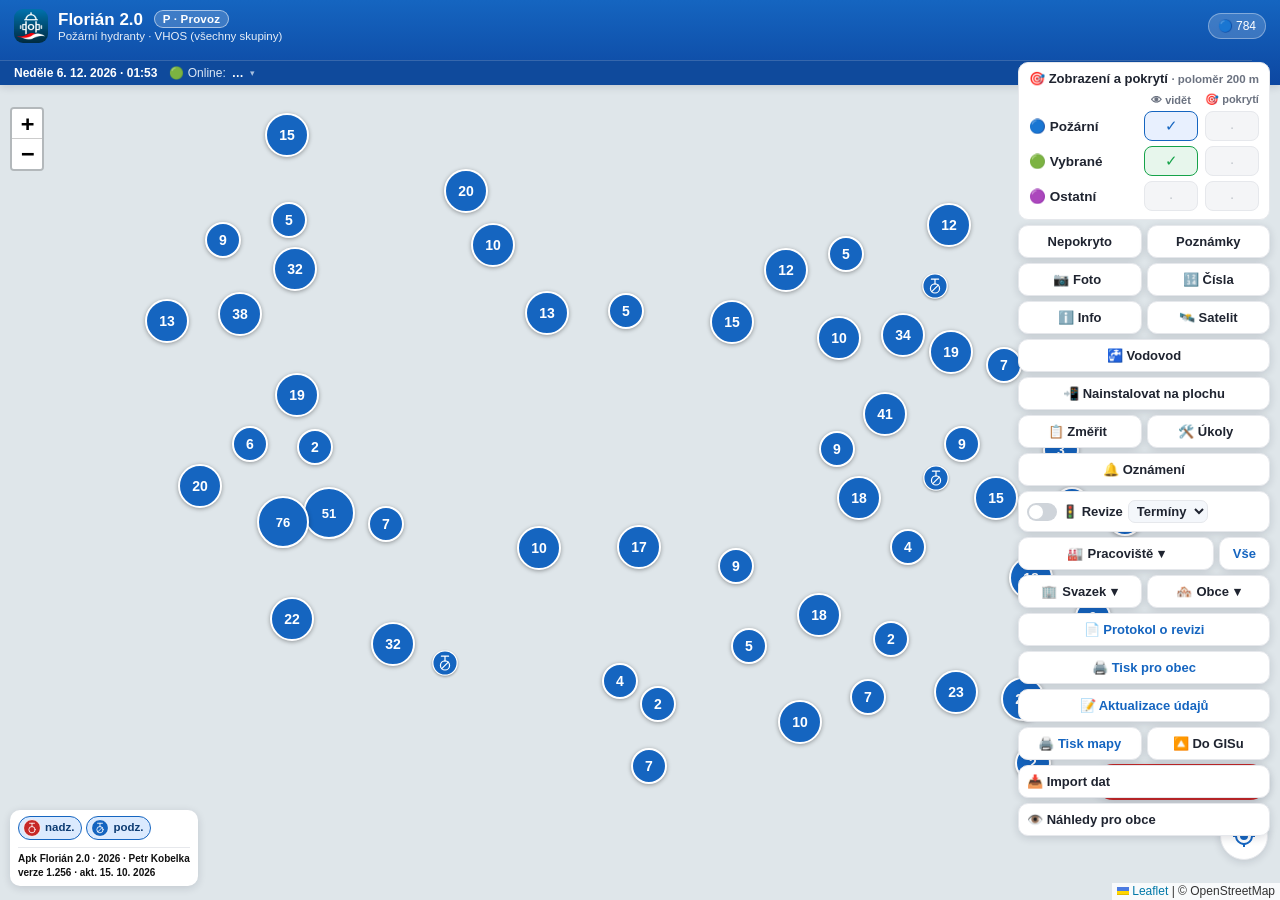
==== commit 4cb798ce: "Upravit: po uložení karta asi 1 s svítí a pak se zavře (v1.256) Co-Authored-By: Claude Opus 5.5 <nor" ====
--- a/index.html
+++ b/index.html
@@ -1547,7 +1547,7 @@
 const PRUTOK_MIN = 4;        // l/s – min. odběr dle ČSN 73 0873 (rodinné domy / objekty do 120 m²)
 const PRUTOK_MIN_LMIN = PRUTOK_MIN*60; // totéž v l/min (240) – zobrazení na obrazovce
 const TLAK_STAT_MIN = 0.2;   // MPa – min. hydrostatický přetlak pro splnění ČSN (dohodnuto 0,2 MPa)
-const APP_VERSION = '1.255';
+const APP_VERSION = '1.256';
 const APP_YEAR = 2026;
 const APP_UPDATED = '15. 10. 2026';
 
@@ -3943,7 +3943,15 @@
     if(_cv!=='' && _coll && !confirm('Číslo '+_cvN+' už v obci používá hydrant '+((_coll.upresneni||('#'+_coll.id)))+'.\n\nPřesto uložit se stejným číslem?')){ return; }
     d2.cislo=(_cv!=='')?_cv:((kandMarked[h.id]&&kandMarked[h.id].idx)||d2.cislo||'');
     d2.by=(typeof flMeName==='function'&&flMeName())||flMe()||d2.by||'';
-    domereni[h.id]=d2; saveDomereni(); fbSaveDomereni(h.id); if(candOn)renderCand(); if(typeof updDomCount==='function')updDomCount(); if(typeof buildDomereniList==='function')buildDomereniList(); if(typeof rebuildMarkersBadges==='function')rebuildMarkersBadges(); reopenCard(h);
+    domereni[h.id]=d2; saveDomereni(); fbSaveDomereni(h.id); if(candOn)renderCand(); if(typeof updDomCount==='function')updDomCount(); if(typeof buildDomereniList==='function')buildDomereniList(); if(typeof rebuildMarkersBadges==='function')rebuildMarkersBadges();
+    if(typeof applyFilter==='function') applyFilter(true); // přepočti semafor (bez přeostření mapy)
+    // po uložení ukázat kartu s novými údaji ~1 s a pak ji zavřít (zpět na mapu);
+    // klepnutí do karty během té vteřiny zavření zruší (uživatel s ní chce dál pracovat)
+    reopenCard(h);
+    var _acEl=cardBody.firstElementChild; // když se mezitím otevře jiná karta, nezavírat ji
+    var _acT=setTimeout(function(){ card.removeEventListener('pointerdown',_acCancel); if(card.classList.contains('open') && cardBody.firstElementChild===_acEl) closeCard(); }, 1000);
+    function _acCancel(){ clearTimeout(_acT); }
+    card.addEventListener('pointerdown',_acCancel,{once:true});
   };
   // Enter v libovolném poli formuláře = Uložit
   cardBody.querySelectorAll('.sect input').forEach(function(_i){ _i.addEventListener('keydown', function(e){ if(e.key==='Enter'){ e.preventDefault(); var b=document.getElementById('edSave'); if(b) b.click(); } }); });
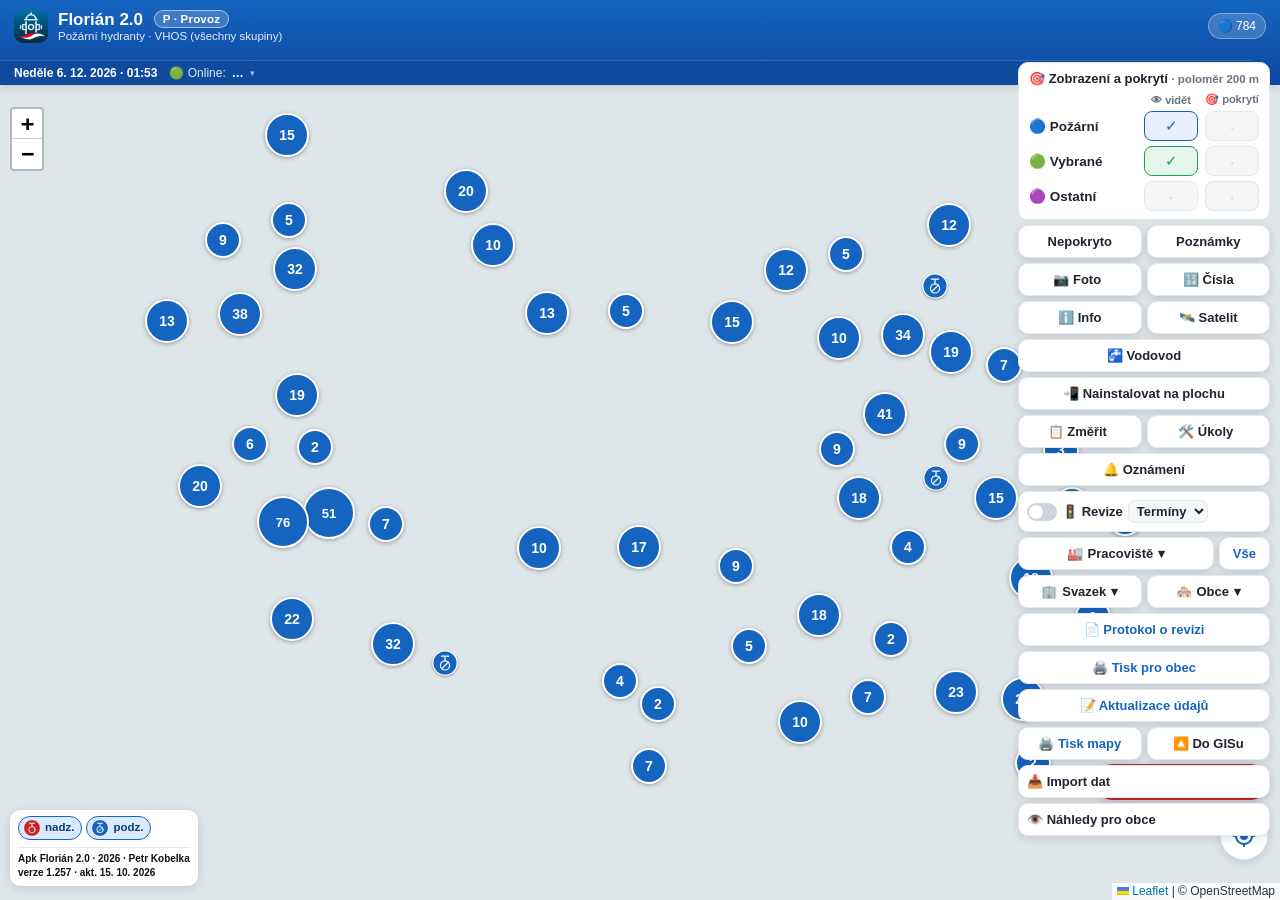
==== commit 77ce2599: "Upravit: Enter uloží z kteréhokoli pole i bez fokusu (v1.257) Co-Authored-By: Claude Opus 5.5 <norep" ====
--- a/index.html
+++ b/index.html
@@ -1547,7 +1547,7 @@
 const PRUTOK_MIN = 4;        // l/s – min. odběr dle ČSN 73 0873 (rodinné domy / objekty do 120 m²)
 const PRUTOK_MIN_LMIN = PRUTOK_MIN*60; // totéž v l/min (240) – zobrazení na obrazovce
 const TLAK_STAT_MIN = 0.2;   // MPa – min. hydrostatický přetlak pro splnění ČSN (dohodnuto 0,2 MPa)
-const APP_VERSION = '1.256';
+const APP_VERSION = '1.257';
 const APP_YEAR = 2026;
 const APP_UPDATED = '15. 10. 2026';
 
@@ -3108,6 +3108,17 @@
   reopenCard(h);
 }
 
+// Enter = Uložit ve formuláři „Upravit" – kdekoli v otevřené kartě (pole, výběr, nebo bez fokusu),
+// jen ne v poznámce/textu na více řádků, s modifikátorem nebo při psaní přes IME
+document.addEventListener('keydown',function(e){
+  if(e.key!=='Enter' || e.repeat || e.isComposing || e.shiftKey || e.ctrlKey || e.altKey || e.metaKey) return;
+  if(!card.classList.contains('open')) return;
+  var b=document.getElementById('edSave'); if(!b || !cardBody.contains(b)) return;
+  var t=e.target; if(t && t.tagName==='TEXTAREA') return;
+  if(t && t!==document.body && !card.contains(t)) return; // fokus mimo kartu (jiný panel) – nechat být
+  if(t && t.tagName==='BUTTON' && t!==b) return;           // Enter na jiném tlačítku (Zpět…) dělá jeho akci
+  e.preventDefault(); b.click();
+});
 function closeCard(){
   card.classList.remove('open'); setTimeout(function(){ if(!card.classList.contains('open')) card.classList.remove('full'); }, 240);
   setTimeout(()=>{ backdrop.classList.remove('open'); if(miniMap){miniMap.remove();miniMap=null;} }, 220);
@@ -3953,8 +3964,6 @@
     function _acCancel(){ clearTimeout(_acT); }
     card.addEventListener('pointerdown',_acCancel,{once:true});
   };
-  // Enter v libovolném poli formuláře = Uložit
-  cardBody.querySelectorAll('.sect input').forEach(function(_i){ _i.addEventListener('keydown', function(e){ if(e.key==='Enter'){ e.preventDefault(); var b=document.getElementById('edSave'); if(b) b.click(); } }); });
 }
 try{ kandMarked=JSON.parse(localStorage.getItem('florian_kandidati')||'{}')||{}; }catch(e){ kandMarked={}; }
 function saveMarked(){ try{ localStorage.setItem('florian_kandidati', JSON.stringify(kandMarked)); }catch(e){} }
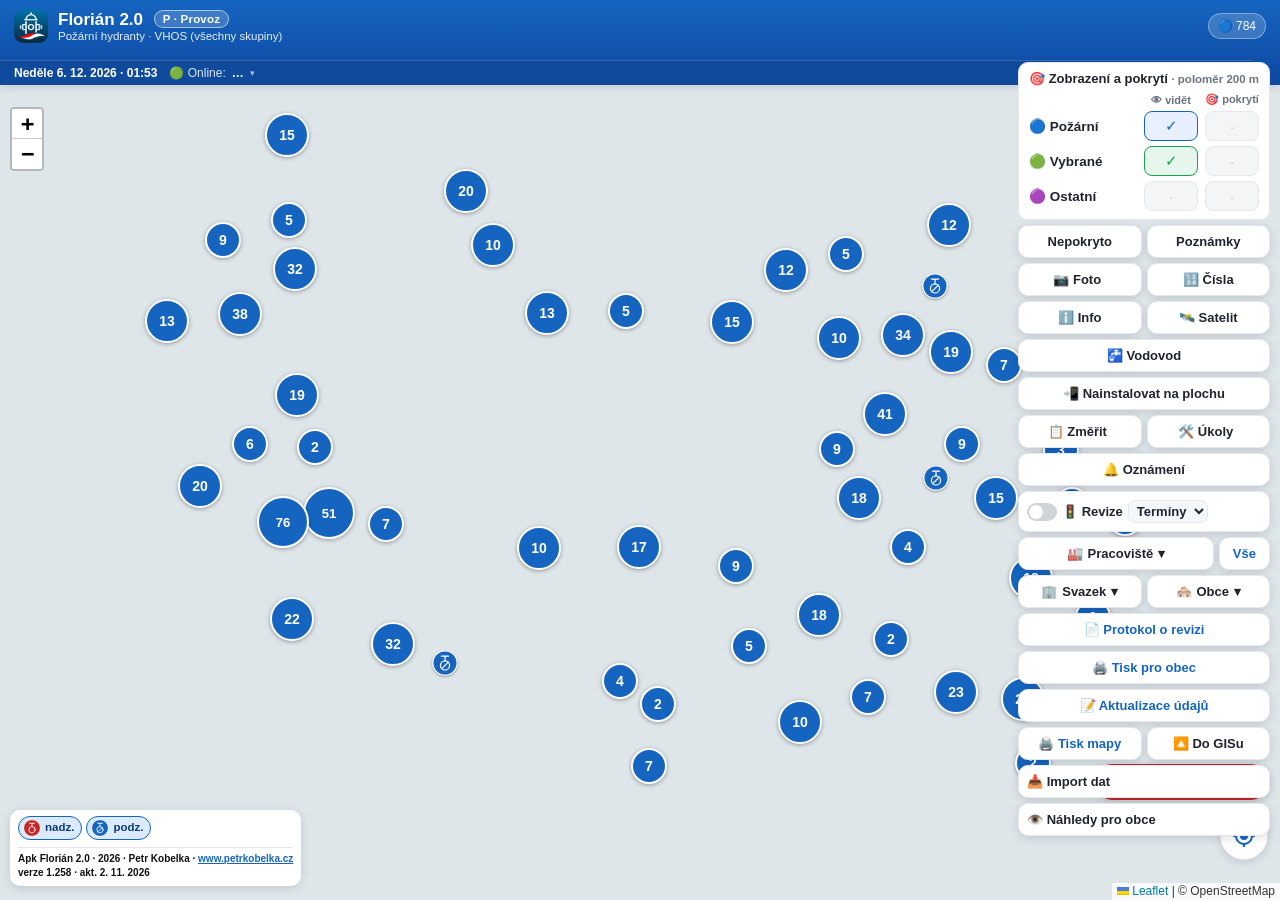
==== commit c8c9068b: "Patička legendy: odkaz www.petrkobelka.cz (verze 1.258) Co-Authored-By: Claude Opus 5.5 <noreply@ant" ====
--- a/index.html
+++ b/index.html
@@ -1547,9 +1547,9 @@
 const PRUTOK_MIN = 4;        // l/s – min. odběr dle ČSN 73 0873 (rodinné domy / objekty do 120 m²)
 const PRUTOK_MIN_LMIN = PRUTOK_MIN*60; // totéž v l/min (240) – zobrazení na obrazovce
 const TLAK_STAT_MIN = 0.2;   // MPa – min. hydrostatický přetlak pro splnění ČSN (dohodnuto 0,2 MPa)
-const APP_VERSION = '1.257';
+const APP_VERSION = '1.258';
 const APP_YEAR = 2026;
-const APP_UPDATED = '15. 10. 2026';
+const APP_UPDATED = '2. 11. 2026';
 
 // ---- ikony ----
 // oficiální značky požárních hydrantů (tenké čáry) v kolečku: nadzemní červeně, podzemní modře.
@@ -1822,7 +1822,7 @@
 buildTownFilter();
 
 function renderLegend(){
-  const credit='<div class="credit">Apk <b>Florián 2.0</b> · '+APP_YEAR+' · Petr Kobelka<br>'+
+  const credit='<div class="credit">Apk <b>Florián 2.0</b> · '+APP_YEAR+' · Petr Kobelka · <a href="https://www.petrkobelka.cz" target="_blank" rel="noopener" onclick="event.stopPropagation()" style="color:#1565c0">www.petrkobelka.cz</a><br>'+
     'verze '+APP_VERSION+' · akt. '+APP_UPDATED+'</div>';
   if(revMode){
     // spočítej stavy jen z aktuálně zobrazených (dle filtru), dle zvoleného rozměru (termín/ČSN)
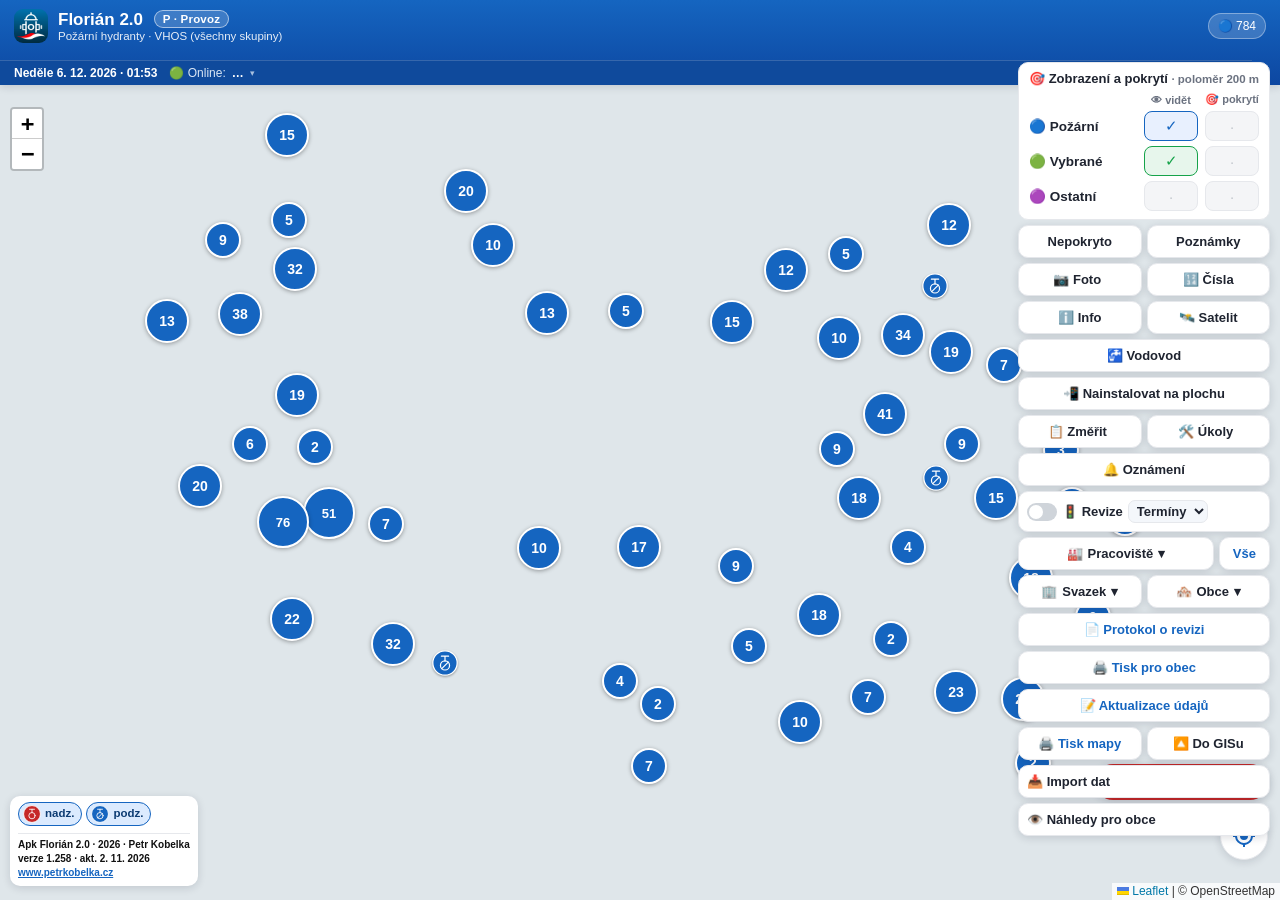
==== commit d9f09469: "Odkaz www.petrkobelka.cz na samostatném řádku legendy Co-Authored-By: Claude Opus 5.5 <noreply@anthr" ====
--- a/index.html
+++ b/index.html
@@ -1822,8 +1822,9 @@
 buildTownFilter();
 
 function renderLegend(){
-  const credit='<div class="credit">Apk <b>Florián 2.0</b> · '+APP_YEAR+' · Petr Kobelka · <a href="https://www.petrkobelka.cz" target="_blank" rel="noopener" onclick="event.stopPropagation()" style="color:#1565c0">www.petrkobelka.cz</a><br>'+
-    'verze '+APP_VERSION+' · akt. '+APP_UPDATED+'</div>';
+  const credit='<div class="credit">Apk <b>Florián 2.0</b> · '+APP_YEAR+' · Petr Kobelka<br>'+
+    'verze '+APP_VERSION+' · akt. '+APP_UPDATED+'<br>'+
+    '<a href="https://www.petrkobelka.cz" target="_blank" rel="noopener" onclick="event.stopPropagation()" style="color:#1565c0">www.petrkobelka.cz</a></div>';
   if(revMode){
     // spočítej stavy jen z aktuálně zobrazených (dle filtru), dle zvoleného rozměru (termín/ČSN)
     var _ord=dimOrder(), _col=dimColor(), _lbl=dimLabel();
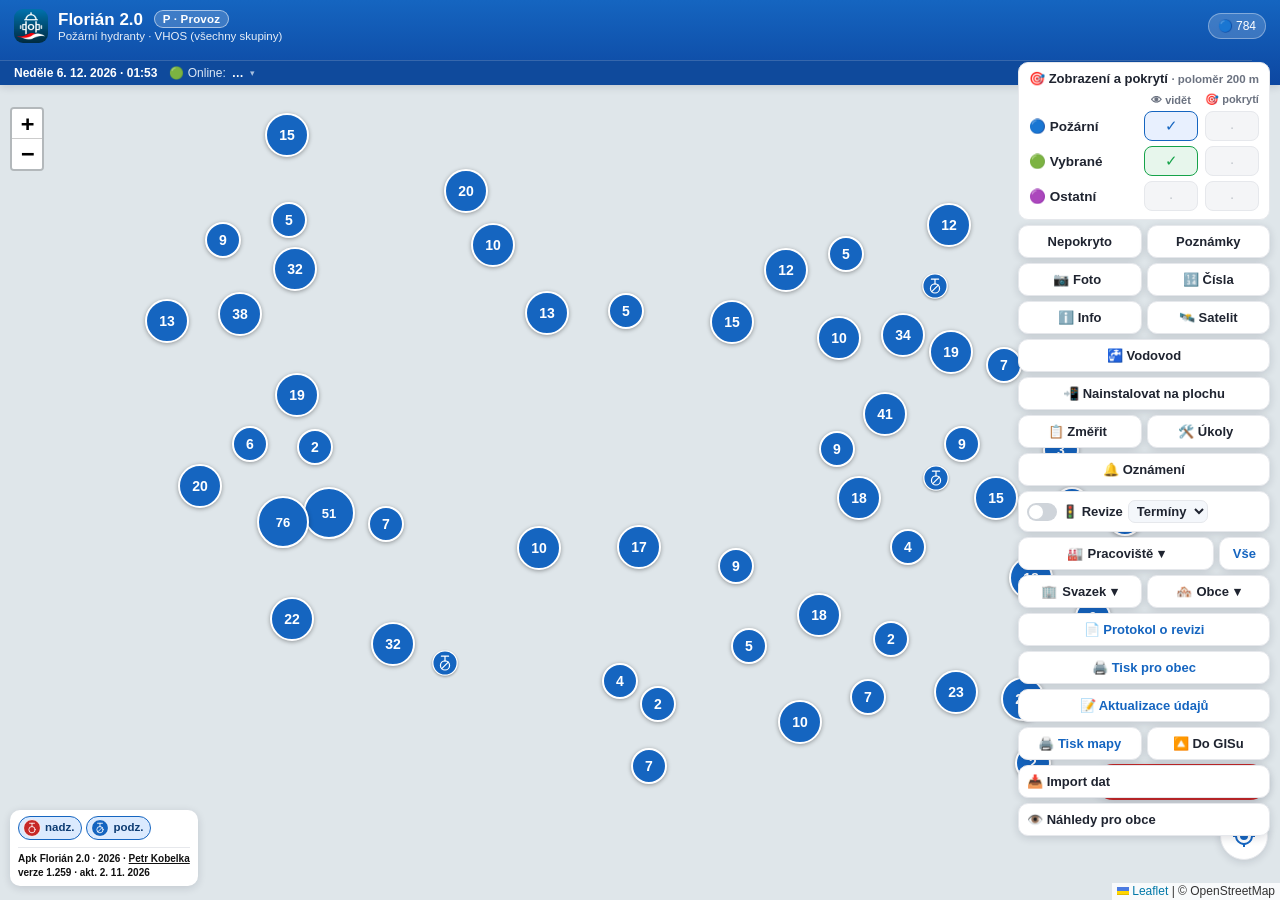
==== commit 75b59b32: "Legenda: odkazem je přímo jméno Petr Kobelka (verze 1.259) Co-Authored-By: Claude Opus 5.5 <noreply@" ====
--- a/index.html
+++ b/index.html
@@ -1547,7 +1547,7 @@
 const PRUTOK_MIN = 4;        // l/s – min. odběr dle ČSN 73 0873 (rodinné domy / objekty do 120 m²)
 const PRUTOK_MIN_LMIN = PRUTOK_MIN*60; // totéž v l/min (240) – zobrazení na obrazovce
 const TLAK_STAT_MIN = 0.2;   // MPa – min. hydrostatický přetlak pro splnění ČSN (dohodnuto 0,2 MPa)
-const APP_VERSION = '1.258';
+const APP_VERSION = '1.259';
 const APP_YEAR = 2026;
 const APP_UPDATED = '2. 11. 2026';
 
@@ -1822,9 +1822,8 @@
 buildTownFilter();
 
 function renderLegend(){
-  const credit='<div class="credit">Apk <b>Florián 2.0</b> · '+APP_YEAR+' · Petr Kobelka<br>'+
-    'verze '+APP_VERSION+' · akt. '+APP_UPDATED+'<br>'+
-    '<a href="https://www.petrkobelka.cz" target="_blank" rel="noopener" onclick="event.stopPropagation()" style="color:#1565c0">www.petrkobelka.cz</a></div>';
+  const credit='<div class="credit">Apk <b>Florián 2.0</b> · '+APP_YEAR+' · <a href="https://www.petrkobelka.cz" target="_blank" rel="noopener" title="www.petrkobelka.cz" onclick="event.stopPropagation()" style="color:inherit;text-decoration:underline">Petr Kobelka</a><br>'+
+    'verze '+APP_VERSION+' · akt. '+APP_UPDATED+'</div>';
   if(revMode){
     // spočítej stavy jen z aktuálně zobrazených (dle filtru), dle zvoleného rozměru (termín/ČSN)
     var _ord=dimOrder(), _col=dimColor(), _lbl=dimLabel();
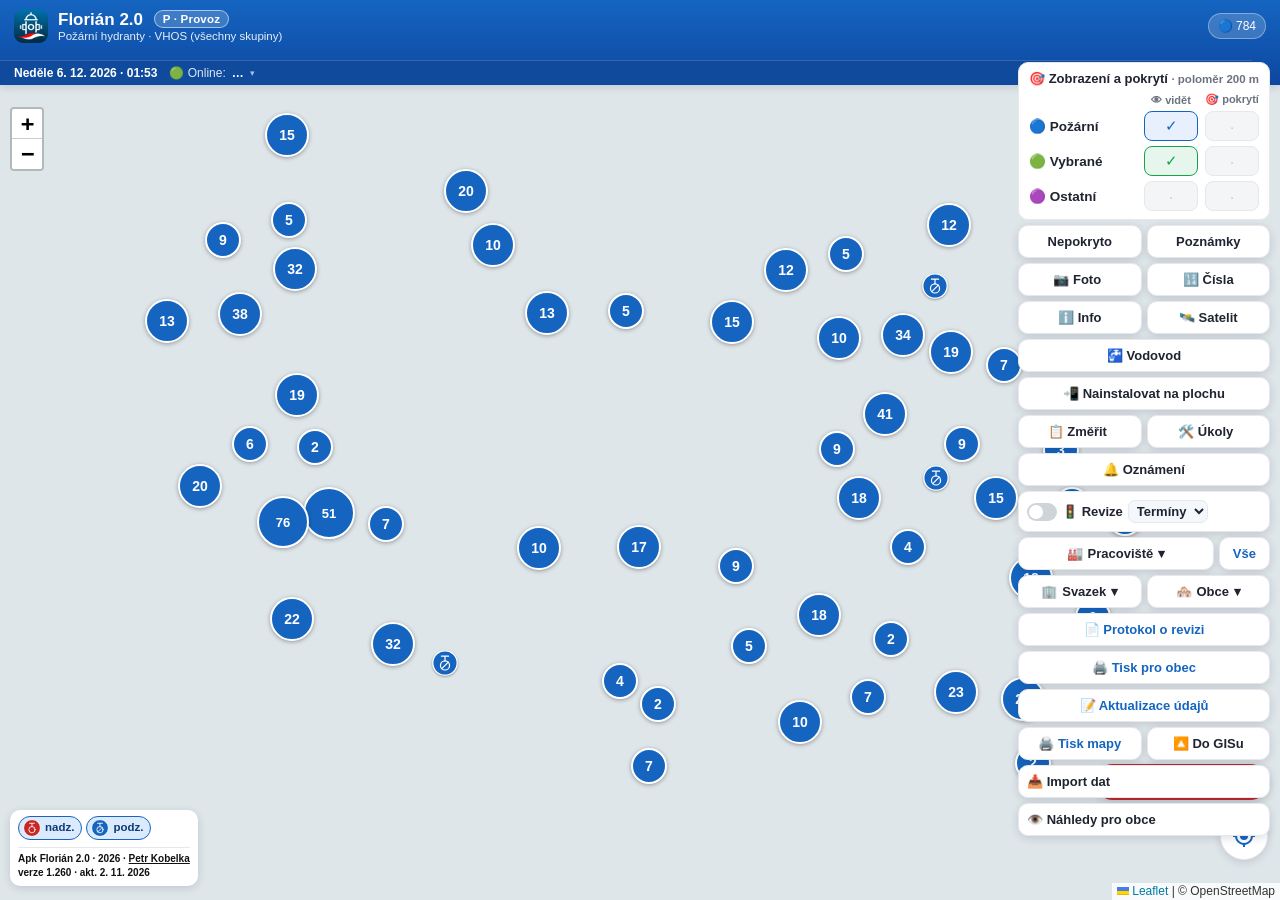
==== commit 507669e4: "Přístup: nová volba rozsahu Pracoviště (např. montéři Jevíčko vidí jen obce svého pracoviště) (v1.26" ====
--- a/index.html
+++ b/index.html
@@ -1547,7 +1547,7 @@
 const PRUTOK_MIN = 4;        // l/s – min. odběr dle ČSN 73 0873 (rodinné domy / objekty do 120 m²)
 const PRUTOK_MIN_LMIN = PRUTOK_MIN*60; // totéž v l/min (240) – zobrazení na obrazovce
 const TLAK_STAT_MIN = 0.2;   // MPa – min. hydrostatický přetlak pro splnění ČSN (dohodnuto 0,2 MPa)
-const APP_VERSION = '1.259';
+const APP_VERSION = '1.260';
 const APP_YEAR = 2026;
 const APP_UPDATED = '2. 11. 2026';
 
@@ -1734,6 +1734,7 @@
    svazek / vlastníka, případně jen jednu obec. null = bez omezení (VHOS, hasiči, admin). */
 var FL_OBEC_SCOPE=null;
 function flScopeOk(h){ var sc=FL_OBEC_SCOPE; if(!sc) return true;
+  if(sc.stredisko && h.provozniStredisko!==sc.stredisko) return false; // montéři pracoviště: jen jeho obce
   if(sc.vlastnik && h.vlastnik!==sc.vlastnik) return false;
   if(sc.obec && filterTown(h)!==sc.obec) return false;
   return true; }
@@ -1935,7 +1936,7 @@
 function buildStrediskoFilter(){
   const counts={};
   HYDRANTY.forEach(h=>{ const st=h.provozniStredisko; if(!st) return; counts[st]=(counts[st]||0)+1; });
-  const list=PRAC_ORDER.filter(st=>counts[st]);
+  const list=PRAC_ORDER.filter(st=>counts[st] && !(FL_OBEC_SCOPE&&FL_OBEC_SCOPE.stredisko&&st!==FL_OBEC_SCOPE.stredisko));
   const panel=document.getElementById('stredPanel');
   panel.innerHTML='<div class="tp-head"><b>Vybrat pracoviště</b><button class="tp-clear" id="stredClr">Vše</button></div>'+
     '<div class="tp-sub">pracoviště · <b>hydrantů</b></div>'+
@@ -1949,7 +1950,7 @@
   const counts={}, obce={};
   // „je svazek" = vlastník s více než jednou obcí (přes VŠECHNY hydranty, nezávisle na filtru pracoviště)
   const globObce={}; HYDRANTY.forEach(h=>{ const o0=h.vlastnik; if(!o0) return; const t0=townKey(h); if(t0){ (globObce[o0]||(globObce[o0]=new Set())).add(t0); } });
-  HYDRANTY.forEach(h=>{ if(selectedStrediska.size && !selectedStrediska.has(h.provozniStredisko)) return; const o=h.vlastnik; if(!o) return; counts[o]=(counts[o]||0)+1; const t=townKey(h); if(t){ (obce[o]||(obce[o]=new Set())).add(t); } });
+  HYDRANTY.forEach(h=>{ if(!flScopeOk(h)) return; if(selectedStrediska.size && !selectedStrediska.has(h.provozniStredisko)) return; const o=h.vlastnik; if(!o) return; counts[o]=(counts[o]||0)+1; const t=townKey(h); if(t){ (obce[o]||(obce[o]=new Set())).add(t); } });
   selectedOwners.forEach(o=>{ if(!counts[o]) selectedOwners.delete(o); });
   // v nabídce „Svazek" ukaž jen skutečné svazky (více než jedna obec); jednotlivé obce (Březinky, Jedlová…) sem nepatří
   const owners=Object.keys(counts).filter(o=>(globObce[o]?globObce[o].size:0)>1).sort((a,b)=>a.localeCompare(b,'cs'));
@@ -2704